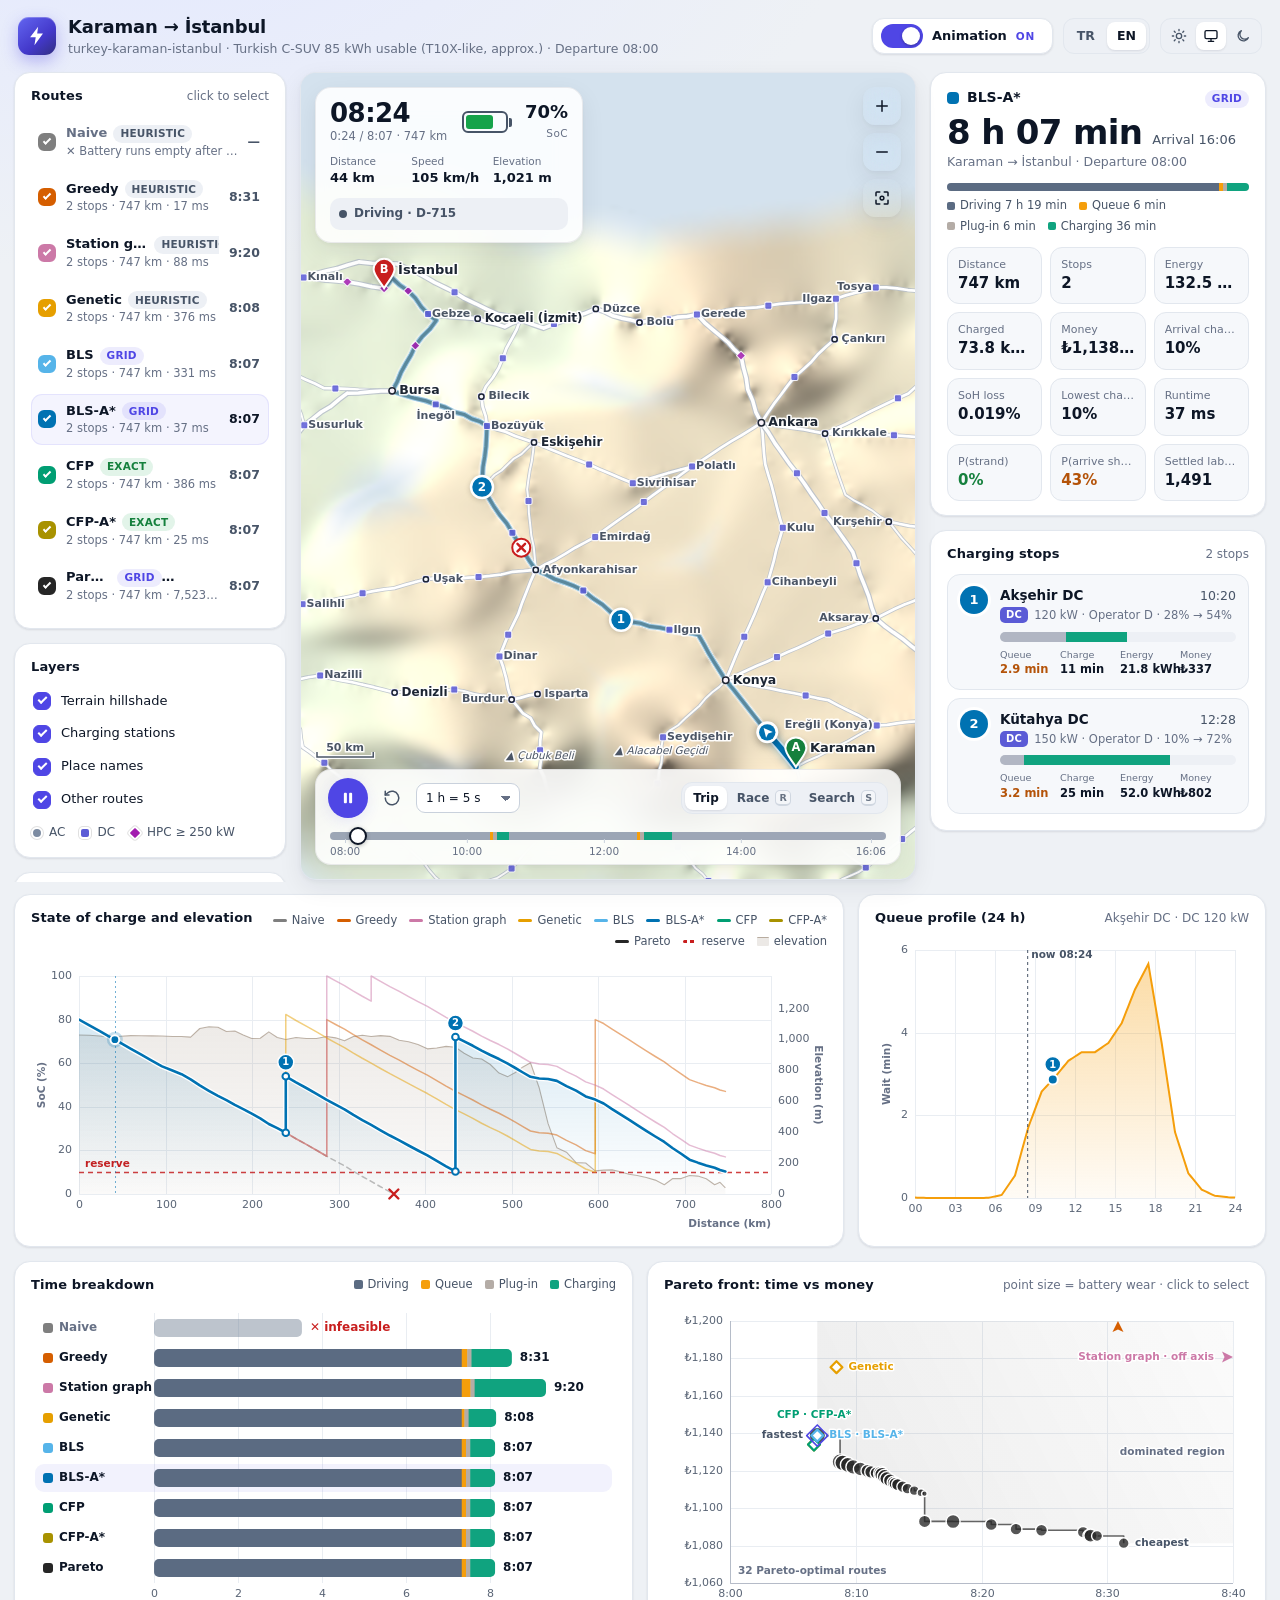
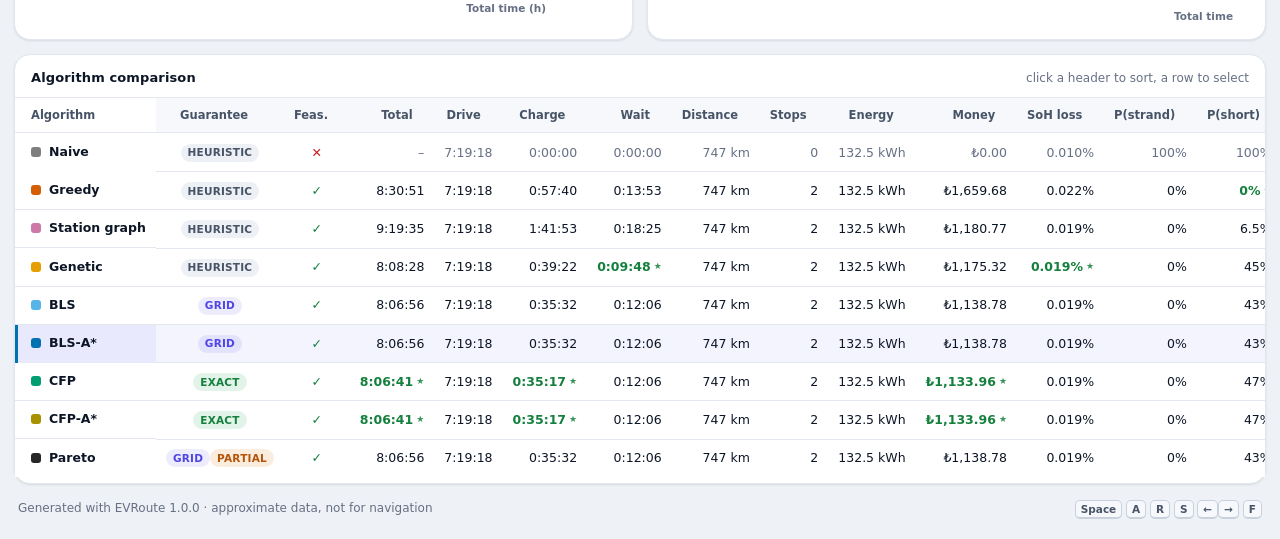
==== docs/demo/index.html @ c1822942 "evroute: live demo pages under docs/demo, viewer language from the link (?lang=en / #tr)" ====
<!doctype html>
<html lang="en">
<head>
<meta charset="utf-8">
<meta name="viewport" content="width=device-width, initial-scale=1, viewport-fit=cover">
<meta name="color-scheme" content="light dark">
<meta name="generator" content="EVRoute viewer (evroute-viewer/1)">
<title>Karaman → İstanbul · EVRoute</title>
<link rel="icon" href="data:image/svg+xml,%3Csvg xmlns='http://www.w3.org/2000/svg' viewBox='0 0 32 32'%3E%3Crect width='32' height='32' rx='8' fill='%234F46E5'/%3E%3Cpath d='M18 4 8 18h7l-2 10 10-14h-7z' fill='white'/%3E%3C/svg%3E">
<!--
  EVRoute interactive viewer.  This file is a template: evroute.viz.export
  replaces the styles and scripts marker blocks below by the inlined files
  and fills the evroute-data JSON block, which yields one self-contained
  page (the live server sends the same page).  Opened raw it loads the
  separate files and then asks api/scenario for its data.
-->
<style>
/* ---- theme.css ---- */
/* ==========================================================================
   EVRoute viewer -- design tokens (light and dark theme).

   Every colour used by the HTML *and* by the canvas renderers is defined
   here; the JavaScript reads the canvas colours from these custom properties
   (EVR.util.readTheme), so a theme is changed in one place only.
   Algorithm colours are not tokens: they come with the data (Okabe-Ito
   based, one light and one dark variant per algorithm).
   ========================================================================== */

:root {
  color-scheme: light;

  --font: system-ui, -apple-system, "Segoe UI", Roboto, "Helvetica Neue", "Noto Sans", Arial, sans-serif;
  --mono: ui-monospace, "SF Mono", SFMono-Regular, Menlo, Consolas, "Liberation Mono", monospace;

  --radius: 16px;
  --radius-sm: 11px;
  --radius-xs: 8px;
  --gap: 14px;
  --ease: cubic-bezier(.2, .7, .2, 1);

  /* surfaces */
  --bg: #eef1f5;
  --bg-grad: radial-gradient(1200px 600px at 10% -10%, #e4e9ff 0%, rgba(228, 233, 255, 0) 60%);
  --surface: #ffffff;
  --surface-2: #f6f8fb;
  --surface-3: #edf0f5;
  --border: #e2e7ee;
  --border-strong: #c9d1dc;
  --glass: rgba(255, 255, 255, .88);
  --glass-border: rgba(15, 23, 42, .08);

  /* text */
  --text: #0d1626;
  --text-2: #475467;
  --text-3: #667085;

  /* one accent */
  --accent: #4f46e5;
  --accent-hover: #4338ca;
  --accent-soft: rgba(79, 70, 229, .10);
  --accent-softer: rgba(79, 70, 229, .06);
  --accent-contrast: #ffffff;
  --focus-ring: 0 0 0 3px rgba(79, 70, 229, .38);

  /* status */
  --ok: #15803d;
  --ok-soft: rgba(22, 163, 74, .12);
  --warn: #b45309;
  --warn-soft: rgba(217, 119, 6, .13);
  --bad: #c81e1e;
  --bad-soft: rgba(220, 38, 38, .10);

  --shadow-1: 0 1px 2px rgba(16, 24, 40, .05), 0 1px 3px rgba(16, 24, 40, .05);
  --shadow-2: 0 2px 4px rgba(16, 24, 40, .04), 0 8px 24px rgba(16, 24, 40, .07);
  --shadow-3: 0 16px 40px rgba(16, 24, 40, .16), 0 3px 8px rgba(16, 24, 40, .08);

  /* time categories (charts, timeline) */
  --c-drive: #5b6b82;
  --c-queue: #f59e0b;
  --c-setup: #b4aca6;
  --c-charge: #10a37f;

  /* map */
  --map-water: #d4e2ee;
  --map-land: #f3f1ec;
  --road-casing: #b7bfca;
  --road-motorway: #ffffff;
  --road-trunk: #ffffff;
  --road-primary: #fcfcfb;
  --road-minor: #ffffff;
  --label: #1d2633;
  --label-minor: #4b5565;
  --label-halo: rgba(255, 255, 255, .94);
  --st-ac: #7c8ba1;
  --st-dc: #5b5bd6;
  --st-hpc: #a21caf;
  --st-stroke: #ffffff;
  --route-casing: rgba(255, 255, 255, .96);
  --route-dim: .30;
  --pin-a: #15803d;
  --pin-b: #c81e1e;
  --terrain-alpha: 1;

  /* charts */
  --chart-grid: #e9edf2;
  --chart-axis: #8a94a6;
  --chart-text: #5a6576;
  --elev-fill: rgba(140, 120, 100, .16);
  --elev-line: rgba(140, 120, 100, .55);
  --reserve: #c81e1e;
  --crosshair: rgba(13, 22, 38, .45);

  /* battery gauge */
  --soc-high: #16a34a;
  --soc-mid: #f59e0b;
  --soc-low: #dc2626;
}

:root[data-theme="dark"] {
  color-scheme: dark;

  --bg: #090d15;
  --bg-grad: radial-gradient(1200px 600px at 10% -10%, #1a1f45 0%, rgba(26, 31, 69, 0) 60%);
  --surface: #111827;
  --surface-2: #151e2f;
  --surface-3: #1b2639;
  --border: #233047;
  --border-strong: #33435f;
  --glass: rgba(17, 24, 39, .86);
  --glass-border: rgba(255, 255, 255, .08);

  --text: #e8edf5;
  --text-2: #aab6c8;
  --text-3: #8b98ad;

  --accent: #8b8cf8;
  --accent-hover: #a5a6fb;
  --accent-soft: rgba(139, 140, 248, .16);
  --accent-softer: rgba(139, 140, 248, .08);
  --accent-contrast: #0b1020;
  --focus-ring: 0 0 0 3px rgba(139, 140, 248, .5);

  --ok: #4ade80;
  --ok-soft: rgba(74, 222, 128, .14);
  --warn: #fbbf24;
  --warn-soft: rgba(251, 191, 36, .14);
  --bad: #f87171;
  --bad-soft: rgba(248, 113, 113, .14);

  --shadow-1: 0 1px 2px rgba(0, 0, 0, .4);
  --shadow-2: 0 2px 6px rgba(0, 0, 0, .35), 0 10px 28px rgba(0, 0, 0, .35);
  --shadow-3: 0 18px 44px rgba(0, 0, 0, .55), 0 3px 10px rgba(0, 0, 0, .4);

  --c-drive: #6b7b94;
  --c-queue: #fbbf24;
  --c-setup: #7d756f;
  --c-charge: #34d399;

  --map-water: #0a1220;
  --map-land: #151d2b;
  --road-casing: #0a0f18;
  --road-motorway: #6b778c;
  --road-trunk: #4f5b70;
  --road-primary: #3c475a;
  --road-minor: #343e50;
  --label: #e6ebf3;
  --label-minor: #a6b1c3;
  --label-halo: rgba(9, 13, 21, .88);
  --st-ac: #94a3b8;
  --st-dc: #8b8cf8;
  --st-hpc: #e879f9;
  --st-stroke: #0b1020;
  --route-casing: rgba(8, 12, 20, .9);
  --route-dim: .34;
  --pin-a: #22c55e;
  --pin-b: #f87171;
  --terrain-alpha: 1;

  --chart-grid: #1f2a3d;
  --chart-axis: #6f7d93;
  --chart-text: #a3afc2;
  --elev-fill: rgba(180, 160, 140, .14);
  --elev-line: rgba(200, 180, 160, .45);
  --reserve: #f87171;
  --crosshair: rgba(232, 237, 245, .45);

  --soc-high: #22c55e;
  --soc-mid: #fbbf24;
  --soc-low: #f87171;
}

@media (prefers-reduced-motion: reduce) {
  :root { --ease: linear; }
  *, *::before, *::after { transition-duration: 0s !important; animation-duration: 0s !important; }
}

/* ---- layout.css ---- */
/* ==========================================================================
   EVRoute viewer -- page layout.

   Desktop:   header / [controls | map | trip] / charts + table / footer
   Tablet:    header / map / [controls | trip] / charts
   Phone:     everything stacked below the map, no horizontal page scroll.
   ========================================================================== */

*, *::before, *::after { box-sizing: border-box; }

html { -webkit-text-size-adjust: 100%; text-size-adjust: 100%; }

body {
  margin: 0;
  min-height: 100vh;
  font: 14px/1.45 var(--font);
  color: var(--text);
  background: var(--bg-grad), var(--bg);
  background-attachment: fixed;
  overflow-x: hidden;
  -webkit-font-smoothing: antialiased;
  -moz-osx-font-smoothing: grayscale;
}

h1, h2, h3, p { margin: 0; }

.app {
  --map-h: clamp(520px, calc(100vh - 92px), 980px);
  display: grid;
  grid-template-columns: 300px minmax(0, 1fr) 368px;
  grid-template-rows: auto var(--map-h) auto auto;
  grid-template-areas:
    "top    top    top"
    "left   map    right"
    "bottom bottom bottom"
    "foot   foot   foot";
  gap: var(--gap);
  padding: 0 var(--gap) var(--gap);
  max-width: 2200px;
  margin: 0 auto;
}

.topbar  { grid-area: top; }
.panel-left  { grid-area: left; }
.map-wrap    { grid-area: map; }
.panel-right { grid-area: right; }
.bottom  { grid-area: bottom; }
.footer  { grid-area: foot; }

.panel {
  display: flex;
  flex-direction: column;
  gap: var(--gap);
  min-width: 0;
  min-height: 0;
  overflow-y: auto;
  overscroll-behavior: contain;
  scrollbar-width: thin;
  scrollbar-color: var(--border-strong) transparent;
  padding: 2px;           /* keeps card shadows and focus rings visible */
  margin: -2px;
}

/* ---------------------------------------------------------------- header */
.topbar {
  display: flex;
  align-items: center;
  justify-content: space-between;
  gap: 16px;
  padding: 14px 4px 0;
  min-width: 0;
}
.brand { display: flex; align-items: center; gap: 12px; min-width: 0; }
.brand-mark {
  flex: none;
  width: 38px; height: 38px;
  border-radius: 11px;
  display: grid; place-items: center;
  background: linear-gradient(140deg, #6366f1, #4338ca 60%, #312e81);
  box-shadow: 0 6px 16px rgba(79, 70, 229, .35), inset 0 1px 0 rgba(255, 255, 255, .25);
}
.brand-mark svg { width: 22px; height: 22px; fill: #fff; }
.brand-text { min-width: 0; }
.brand-text h1 {
  font-size: 18px;
  font-weight: 700;
  letter-spacing: -.01em;
  white-space: nowrap;
  overflow: hidden;
  text-overflow: ellipsis;
}
.subtitle {
  color: var(--text-3);
  font-size: 12.5px;
  white-space: nowrap;
  overflow: hidden;
  text-overflow: ellipsis;
}
.topbar-actions { display: flex; align-items: center; gap: 10px; flex: none; }

/* ------------------------------------------------------------------ map */
.map-wrap {
  position: relative;
  min-width: 0;
  min-height: 0;
  border-radius: var(--radius);
  overflow: hidden;
  background: var(--map-water);
  box-shadow: var(--shadow-2);
  border: 1px solid var(--border);
  isolation: isolate;
}
.map-wrap:focus { outline: none; }
.map-canvas {
  position: absolute;
  inset: 0;
  width: 100%;
  height: 100%;
  display: block;
  touch-action: none;
  cursor: grab;
}
.map-canvas.dragging { cursor: grabbing; }
.map-canvas.picking { cursor: crosshair; }
.map-canvas.hovering { cursor: pointer; }

/* ---------------------------------------------------------------- bottom */
.bottom {
  display: grid;
  grid-template-columns: repeat(12, minmax(0, 1fr));
  gap: var(--gap);
  min-width: 0;
}
.chart-soc    { grid-column: span 8; }
.chart-wait   { grid-column: span 4; }
.chart-time   { grid-column: span 6; }
.chart-pareto { grid-column: span 6; }
.bottom.no-pareto .chart-time { grid-column: span 12; }
.table-card   { grid-column: span 12; }

.footer {
  display: flex;
  justify-content: space-between;
  gap: 12px;
  flex-wrap: wrap;
  color: var(--text-3);
  font-size: 12px;
  padding: 2px 4px 6px;
}

/* ---------------------------------------------------------- breakpoints */
@media (max-width: 1360px) {
  .app { grid-template-columns: 272px minmax(0, 1fr) 336px; }
}

@media (max-width: 1180px) {
  .app {
    --map-h: clamp(440px, 64vh, 760px);
    grid-template-columns: minmax(0, 1fr) minmax(0, 1fr);
    grid-template-rows: auto var(--map-h) auto auto auto;
    grid-template-areas:
      "top    top"
      "map    map"
      "right  left"
      "bottom bottom"
      "foot   foot";
  }
  .panel { overflow: visible; margin: 0; padding: 0; }
  .chart-soc  { grid-column: span 12; }
  .chart-wait { grid-column: span 6; }
  .chart-time { grid-column: span 6; }
  .chart-pareto { grid-column: span 12; }
  .bottom.no-pareto .chart-time { grid-column: span 6; }
}

@media (max-width: 760px) {
  .app {
    --gap: 10px;
    --map-h: clamp(380px, 62vh, 620px);
    grid-template-columns: minmax(0, 1fr);
    grid-template-rows: auto var(--map-h) auto auto auto auto;
    grid-template-areas:
      "top"
      "map"
      "right"
      "left"
      "bottom"
      "foot";
    padding: 0 var(--gap) var(--gap);
  }
  .topbar { flex-wrap: wrap; padding-top: 10px; gap: 10px; }
  .brand { flex: 1 1 100%; }
  .topbar-actions { flex: 1 1 100%; justify-content: space-between; }
  .brand-text h1 { font-size: 16px; }
  .chart-soc, .chart-wait, .chart-time, .chart-pareto, .table-card,
  .bottom.no-pareto .chart-time { grid-column: span 12; }
  .map-wrap { border-radius: 14px; }
}

/* ---- components.css ---- */
/* ==========================================================================
   EVRoute viewer -- components.
   ========================================================================== */

/* ------------------------------------------------------------ utilities */
.sr-only {
  position: absolute !important;
  width: 1px; height: 1px;
  padding: 0; margin: -1px;
  overflow: hidden; clip: rect(0 0 0 0);
  white-space: nowrap; border: 0;
}
.skip-link {
  position: absolute; left: 12px; top: -48px; z-index: 100;
  padding: 8px 12px; border-radius: 8px;
  background: var(--accent); color: var(--accent-contrast);
  font-weight: 600; text-decoration: none;
  transition: top .15s var(--ease);
}
.skip-link:focus { top: 12px; }
[hidden] { display: none !important; }

.num, .tabular { font-variant-numeric: tabular-nums; }
.muted { color: var(--text-3); }
.hint { color: var(--text-3); font-size: 12px; }

kbd {
  display: inline-block;
  min-width: 18px;
  padding: 0 5px;
  border-radius: 5px;
  border: 1px solid var(--border-strong);
  border-bottom-width: 2px;
  background: var(--surface-2);
  color: var(--text-2);
  font: 600 10.5px/16px var(--font);
  text-align: center;
}

svg { stroke-linecap: round; stroke-linejoin: round; }

:focus-visible { outline: none; box-shadow: var(--focus-ring); }

/* ---------------------------------------------------------------- cards */
.card {
  background: var(--surface);
  border: 1px solid var(--border);
  border-radius: var(--radius);
  box-shadow: var(--shadow-1);
  padding: 14px 16px 16px;
  min-width: 0;
}
.card-head {
  display: flex;
  align-items: baseline;
  justify-content: space-between;
  gap: 10px;
  margin-bottom: 10px;
  min-width: 0;
}
.card-head h2 {
  font-size: 13px;
  font-weight: 650;
  letter-spacing: .01em;
  color: var(--text);
  white-space: nowrap;
  overflow: hidden;
  text-overflow: ellipsis;
}
.card-head .hint { white-space: nowrap; overflow: hidden; text-overflow: ellipsis; }

.glass {
  background: var(--glass);
  -webkit-backdrop-filter: blur(14px) saturate(1.4);
  backdrop-filter: blur(14px) saturate(1.4);
  border: 1px solid var(--glass-border);
  box-shadow: var(--shadow-2);
}

/* -------------------------------------------------------------- buttons */
button, select, input { font: inherit; color: inherit; }
button { cursor: pointer; }

.btn {
  display: inline-flex; align-items: center; justify-content: center; gap: 8px;
  height: 38px; padding: 0 16px;
  border-radius: 11px;
  border: 1px solid var(--border-strong);
  background: var(--surface);
  font-weight: 600;
  transition: background .15s var(--ease), border-color .15s var(--ease), transform .1s var(--ease), box-shadow .15s var(--ease);
}
.btn:hover { background: var(--surface-2); }
.btn:active { transform: translateY(1px); }
.btn-primary {
  background: var(--accent);
  border-color: transparent;
  color: var(--accent-contrast);
  box-shadow: 0 6px 16px var(--accent-soft);
}
.btn-primary:hover { background: var(--accent-hover); }
.btn-primary kbd { background: rgba(255, 255, 255, .18); border-color: rgba(255, 255, 255, .3); color: inherit; }
.btn-block { width: 100%; }
.btn[disabled] { opacity: .65; cursor: progress; }

.btn-icon {
  display: inline-grid; place-items: center;
  width: 36px; height: 36px;
  padding: 0;
  border-radius: 10px;
  border: 1px solid transparent;
  background: transparent;
  color: var(--text-2);
  transition: background .15s var(--ease), color .15s var(--ease);
}
.btn-icon:hover { background: var(--surface-3); color: var(--text); }
.btn-icon svg { width: 18px; height: 18px; fill: none; stroke: currentColor; stroke-width: 2; }

/* ------------------------------------------------------ segmented control */
.seg {
  display: inline-flex;
  padding: 3px;
  gap: 2px;
  border-radius: 11px;
  background: var(--surface-3);
  border: 1px solid var(--border);
}
.seg button {
  display: inline-flex; align-items: center; gap: 6px;
  height: 28px;
  padding: 0 10px;
  border: 0;
  border-radius: 8px;
  background: transparent;
  color: var(--text-2);
  font-size: 12.5px;
  font-weight: 600;
  white-space: nowrap;
  transition: background .15s var(--ease), color .15s var(--ease), box-shadow .15s var(--ease);
}
.seg button:hover { color: var(--text); }
.seg button[aria-pressed="true"] {
  background: var(--surface);
  color: var(--text);
  box-shadow: var(--shadow-1);
}
.seg-icons button { padding: 0 7px; }
.seg-icons svg { width: 16px; height: 16px; fill: none; stroke: currentColor; stroke-width: 2; }
.seg-sm button { height: 24px; padding: 0 8px; font-size: 12px; }
.seg button kbd { min-width: 14px; padding: 0 3px; font-size: 9.5px; line-height: 13px; opacity: .8; }

/* ------------------------------------------------------- toggle switch */
.switch {
  display: inline-flex; align-items: center; gap: 9px;
  height: 36px;
  padding: 0 12px 0 8px;
  border-radius: 12px;
  border: 1px solid var(--border);
  background: var(--surface);
  box-shadow: var(--shadow-1);
  cursor: pointer;
  user-select: none;
  position: relative;
}
.switch input { position: absolute; opacity: 0; width: 1px; height: 1px; }
.switch-track {
  position: relative;
  width: 42px; height: 24px;
  border-radius: 999px;
  background: var(--border-strong);
  transition: background .2s var(--ease);
  flex: none;
}
.switch-thumb {
  position: absolute; top: 3px; left: 3px;
  width: 18px; height: 18px;
  border-radius: 50%;
  background: #fff;
  box-shadow: 0 1px 3px rgba(0, 0, 0, .3);
  transition: transform .22s var(--ease);
}
.switch input:checked + .switch-track { background: var(--accent); }
.switch input:checked + .switch-track .switch-thumb { transform: translateX(18px); }
.switch input:focus-visible + .switch-track { box-shadow: var(--focus-ring); }
.switch-label { font-weight: 650; font-size: 13px; }
.switch-state {
  font: 700 10.5px/1 var(--font);
  letter-spacing: .06em;
  color: var(--text-3);
  min-width: 24px;
}
.switch input:checked ~ .switch-state { color: var(--accent); }

/* ------------------------------------------------------------- fields */
.field { display: flex; flex-direction: column; gap: 5px; margin-bottom: 11px; min-width: 0; }
.field label {
  display: flex; align-items: center; justify-content: space-between; gap: 6px;
  font-size: 12px; font-weight: 600; color: var(--text-2);
}
.field label > span:first-child { display: inline-flex; align-items: center; gap: 6px; }
.field output { font-variant-numeric: tabular-nums; color: var(--text); font-weight: 650; }
.field .unit { color: var(--text-3); font-weight: 500; }
.field-row { display: grid; grid-template-columns: 1fr 1fr; gap: 10px; }

select, input[type="time"], input[type="number"] {
  height: 36px;
  width: 100%;
  min-width: 0;
  padding: 0 10px;
  border-radius: 10px;
  border: 1px solid var(--border-strong);
  background: var(--surface);
  color: var(--text);
  transition: border-color .15s var(--ease), box-shadow .15s var(--ease);
}
select {
  appearance: none;
  -webkit-appearance: none;
  padding-right: 30px;
  background-image: linear-gradient(45deg, transparent 50%, var(--text-3) 50%), linear-gradient(135deg, var(--text-3) 50%, transparent 50%);
  background-position: calc(100% - 15px) 15px, calc(100% - 10px) 15px;
  background-size: 5px 5px, 5px 5px;
  background-repeat: no-repeat;
  text-overflow: ellipsis;
}
select:hover, input[type="time"]:hover, input[type="number"]:hover { border-color: var(--text-3); }
select:focus-visible, input:focus-visible { border-color: var(--accent); }
.select-sm { height: 28px; font-size: 12px; border-radius: 8px; width: auto; max-width: 150px; background-position: calc(100% - 13px) 11px, calc(100% - 8px) 11px; }

input[type="range"] {
  -webkit-appearance: none;
  appearance: none;
  width: 100%;
  height: 22px;
  background: transparent;
  margin: 0;
  cursor: pointer;
}
input[type="range"]::-webkit-slider-runnable-track {
  height: 6px; border-radius: 999px;
  background: linear-gradient(to right, var(--accent) 0 var(--fill, 50%), var(--surface-3) var(--fill, 50%) 100%);
  border: 1px solid var(--border);
}
input[type="range"]::-moz-range-track { height: 6px; border-radius: 999px; background: var(--surface-3); border: 1px solid var(--border); }
input[type="range"]::-moz-range-progress { height: 6px; border-radius: 999px; background: var(--accent); }
input[type="range"]::-webkit-slider-thumb {
  -webkit-appearance: none;
  width: 18px; height: 18px; margin-top: -7px;
  border-radius: 50%;
  background: #fff;
  border: 2px solid var(--accent);
  box-shadow: 0 1px 4px rgba(0, 0, 0, .25);
}
input[type="range"]::-moz-range-thumb {
  width: 14px; height: 14px; border-radius: 50%;
  background: #fff; border: 2px solid var(--accent);
}
input[type="range"]:focus-visible { box-shadow: none; }
input[type="range"]:focus-visible::-webkit-slider-thumb { box-shadow: var(--focus-ring); }

.toggles { display: flex; flex-direction: column; gap: 4px; }
.check {
  display: flex; align-items: center; gap: 10px;
  padding: 5px 2px;
  font-size: 13px;
  color: var(--text);
  cursor: pointer;
  user-select: none;
}
.check input {
  appearance: none; -webkit-appearance: none;
  flex: none;
  width: 18px; height: 18px; margin: 0;
  border-radius: 6px;
  border: 1.5px solid var(--border-strong);
  background: var(--surface);
  display: grid; place-items: center;
  transition: background .15s var(--ease), border-color .15s var(--ease);
}
.check input::after {
  content: "";
  width: 9px; height: 5px;
  border: 2px solid var(--accent-contrast);
  border-top: 0; border-right: 0;
  transform: rotate(-45deg) translate(1px, -1px) scale(0);
  transition: transform .15s var(--ease);
}
.check input:checked { background: var(--accent); border-color: var(--accent); }
.check input:checked::after { transform: rotate(-45deg) translate(1px, -1px) scale(1); }
.check-sm { font-size: 12px; padding: 0; gap: 6px; }
.check-sm input { width: 15px; height: 15px; border-radius: 5px; }

/* ---------------------------------------------------------- live form */
.od-grid { display: grid; grid-template-columns: minmax(0, 1fr) auto minmax(0, 1fr); align-items: end; gap: 6px; }
.btn-swap { margin-bottom: 11px; width: 30px; height: 36px; }
.od-dot {
  display: inline-grid; place-items: center;
  width: 16px; height: 16px; border-radius: 50%;
  font-size: 10px; font-weight: 800; color: #fff;
}
.od-a { background: var(--pin-a); }
.od-b { background: var(--pin-b); }
.pick-row { display: flex; align-items: center; justify-content: space-between; gap: 8px; margin: -3px 0 12px; }
.pick-row .hint { font-size: 11.5px; line-height: 1.3; }
.algo-picks { border: 0; padding: 0; margin: 8px 0 14px; }
.algo-picks legend { font-size: 12px; font-weight: 600; color: var(--text-2); margin-bottom: 4px; padding: 0; }
#algo-picks { display: grid; grid-template-columns: 1fr 1fr; gap: 0 8px; }
#algo-picks .check { font-size: 12.5px; padding: 3px 0; }
.form-error { margin-top: 10px; color: var(--bad); font-size: 12.5px; }
.badge-live { background: var(--ok-soft); color: var(--ok); }
.live-card .toggles { margin: 2px 0 4px; }

.spinner {
  display: none;
  width: 16px; height: 16px;
  border-radius: 50%;
  border: 2px solid currentColor;
  border-right-color: transparent;
  animation: spin .7s linear infinite;
}
.spinner-lg { display: block; width: 26px; height: 26px; border-width: 3px; color: var(--accent); }
.busy .spinner { display: inline-block; }
.busy kbd { display: none; }
@keyframes spin { to { transform: rotate(360deg); } }

/* ------------------------------------------------------- algorithm list */
.algo-list { list-style: none; margin: 0; padding: 0; display: flex; flex-direction: column; gap: 4px; }
.algo-item {
  display: grid;
  grid-template-columns: auto minmax(0, 1fr) auto;
  align-items: center;
  gap: 10px;
  padding: 7px 8px 7px 6px;
  border-radius: 11px;
  border: 1px solid transparent;
  cursor: pointer;
  transition: background .15s var(--ease), border-color .15s var(--ease);
}
.algo-item:hover { background: var(--surface-2); }
.algo-item[aria-selected="true"] { background: var(--accent-softer); border-color: var(--accent-soft); }
.algo-item.infeasible .algo-name { color: var(--text-3); }
.algo-vis {
  appearance: none; -webkit-appearance: none;
  width: 18px; height: 18px; margin: 0;
  border-radius: 6px;
  border: 2px solid var(--algo);
  background: transparent;
  cursor: pointer;
  display: grid; place-items: center;
  transition: background .15s var(--ease);
}
.algo-vis:checked { background: var(--algo); }
.algo-vis::after {
  content: ""; width: 8px; height: 4px;
  border: 2px solid #fff; border-top: 0; border-right: 0;
  transform: rotate(-45deg) translate(1px, -1px) scale(0);
  transition: transform .15s var(--ease);
}
.algo-vis:checked::after { transform: rotate(-45deg) translate(1px, -1px) scale(1); }
.algo-text { min-width: 0; }
.algo-name { font-weight: 650; font-size: 13px; display: flex; align-items: center; gap: 6px; }
.algo-name span { overflow: hidden; text-overflow: ellipsis; white-space: nowrap; }
.algo-meta { font-size: 11.5px; color: var(--text-3); font-variant-numeric: tabular-nums; white-space: nowrap; overflow: hidden; text-overflow: ellipsis; }
.algo-time { font-weight: 650; font-variant-numeric: tabular-nums; font-size: 12.5px; color: var(--text-2); white-space: nowrap; }
.algo-item[aria-selected="true"] .algo-time { color: var(--text); }

.badge {
  display: inline-flex; align-items: center;
  height: 18px; padding: 0 7px;
  border-radius: 999px;
  font-size: 10.5px; font-weight: 700;
  letter-spacing: .02em;
  white-space: nowrap;
  text-transform: uppercase;
}
.badge-exact { background: var(--ok-soft); color: var(--ok); }
.badge-grid { background: var(--accent-soft); color: var(--accent); }
.badge-heuristic { background: var(--surface-3); color: var(--text-2); }
.badge-partial { background: var(--warn-soft); color: var(--warn); }
.badge-bad { background: var(--bad-soft); color: var(--bad); }

.legend-stations { display: flex; flex-wrap: wrap; gap: 6px 14px; margin-top: 10px; font-size: 12px; color: var(--text-2); }
.legend-stations span { display: inline-flex; align-items: center; gap: 6px; }
.st-ico { width: 12px; height: 12px; border-radius: 50%; display: inline-block; border: 2px solid var(--st-stroke); box-shadow: 0 0 0 1px rgba(0, 0, 0, .12); }
.st-ac { background: var(--st-ac); }
.st-dc { background: var(--st-dc); border-radius: 4px; }
.st-hpc { background: var(--st-hpc); transform: rotate(45deg) scale(.92); border-radius: 3px; }

.kv { display: grid; grid-template-columns: auto minmax(0, 1fr); gap: 5px 12px; margin: 0; font-size: 12.5px; }
.kv dt { color: var(--text-3); }
.kv dd { margin: 0; text-align: right; font-variant-numeric: tabular-nums; overflow: hidden; text-overflow: ellipsis; white-space: nowrap; }
.disclaimer { margin-top: 10px; font-size: 11.5px; color: var(--text-3); line-height: 1.4; }

/* --------------------------------------------------------------- summary */
.summary-card { padding-bottom: 14px; }
.summary-top { display: flex; align-items: center; justify-content: space-between; gap: 8px; margin-bottom: 4px; }
.summary-algo { display: flex; align-items: center; gap: 8px; min-width: 0; font-weight: 650; }
.summary-algo .swatch { width: 12px; height: 12px; border-radius: 4px; background: var(--algo); flex: none; }
.summary-algo span { overflow: hidden; text-overflow: ellipsis; white-space: nowrap; }
.summary-hero { display: flex; align-items: baseline; gap: 10px; margin: 6px 0 2px; flex-wrap: wrap; }
.summary-hero .big { font-size: 34px; font-weight: 750; letter-spacing: -.02em; font-variant-numeric: tabular-nums; line-height: 1.1; }
.summary-hero .arrive { color: var(--text-2); font-size: 13px; }
.summary-route { color: var(--text-3); font-size: 12.5px; margin-bottom: 12px; overflow: hidden; text-overflow: ellipsis; white-space: nowrap; }
.summary-bar { display: flex; height: 8px; border-radius: 999px; overflow: hidden; background: var(--surface-3); margin: 4px 0 6px; }
.summary-bar i { display: block; height: 100%; }
.summary-bar-legend { display: flex; flex-wrap: wrap; gap: 4px 12px; font-size: 11.5px; color: var(--text-2); margin-bottom: 12px; }
.summary-bar-legend span { display: inline-flex; align-items: center; gap: 5px; font-variant-numeric: tabular-nums; }
.summary-bar-legend i { width: 8px; height: 8px; border-radius: 2px; display: inline-block; }
.metrics { display: grid; grid-template-columns: repeat(3, minmax(0, 1fr)); gap: 8px; }
.metric {
  padding: 9px 10px;
  border-radius: 12px;
  background: var(--surface-2);
  border: 1px solid var(--border);
  min-width: 0;
}
.metric small { display: block; font-size: 11px; color: var(--text-3); white-space: nowrap; overflow: hidden; text-overflow: ellipsis; }
.metric b { display: block; font-size: 15px; font-weight: 700; font-variant-numeric: tabular-nums; white-space: nowrap; overflow: hidden; text-overflow: ellipsis; }
.metric.good b { color: var(--ok); }
.metric.warn b { color: var(--warn); }
.metric.bad b { color: var(--bad); }
.metric[title] { cursor: help; }
.summary-warn {
  margin-top: 10px; padding: 9px 11px;
  border-radius: 11px;
  background: var(--bad-soft); color: var(--bad);
  font-size: 12.5px; line-height: 1.4;
}
.summary-note { margin-top: 10px; font-size: 12px; color: var(--text-3); }

/* ----------------------------------------------------------- stop cards */
.stops { list-style: none; margin: 0; padding: 0; display: flex; flex-direction: column; gap: 8px; }
.stop {
  position: relative;
  display: grid;
  grid-template-columns: 30px minmax(0, 1fr);
  gap: 10px;
  padding: 11px 12px;
  border-radius: 13px;
  border: 1px solid var(--border);
  background: var(--surface-2);
  cursor: pointer;
  transition: border-color .15s var(--ease), box-shadow .15s var(--ease), transform .15s var(--ease);
}
.stop:hover { border-color: var(--border-strong); box-shadow: var(--shadow-1); }
.stop.active { border-color: var(--c-charge); box-shadow: 0 0 0 3px color-mix(in srgb, var(--c-charge) 20%, transparent); }
.stop-num {
  width: 28px; height: 28px; border-radius: 50%;
  display: grid; place-items: center;
  background: var(--algo); color: #fff;
  font-weight: 800; font-size: 13px;
  box-shadow: 0 0 0 3px var(--surface);
}
.stop-body { min-width: 0; }
.stop-title { display: flex; align-items: baseline; justify-content: space-between; gap: 8px; }
.stop-title b { font-size: 13.5px; overflow: hidden; text-overflow: ellipsis; white-space: nowrap; }
.stop-title span { font-variant-numeric: tabular-nums; color: var(--text-2); font-size: 12.5px; white-space: nowrap; }
.stop-kind { font-size: 11.5px; color: var(--text-3); margin: 1px 0 8px; display: flex; gap: 6px; align-items: center; flex-wrap: wrap; }
.kind-pill { font-weight: 700; font-size: 10px; padding: 1px 6px; border-radius: 5px; color: #fff; letter-spacing: .03em; }
.kind-AC { background: var(--st-ac); }
.kind-DC { background: var(--st-dc); }
.kind-HPC { background: var(--st-hpc); }
.soc-bar { position: relative; height: 10px; border-radius: 999px; background: var(--surface-3); overflow: hidden; margin: 2px 0 6px; }
.soc-bar .soc-in { position: absolute; left: 0; top: 0; bottom: 0; background: var(--text-3); opacity: .45; }
.soc-bar .soc-add { position: absolute; top: 0; bottom: 0; background: var(--c-charge); }
.stop-grid { display: grid; grid-template-columns: repeat(4, minmax(0, 1fr)); gap: 4px; font-size: 11.5px; }
.stop-grid div { min-width: 0; }
.stop-grid small { display: block; color: var(--text-3); white-space: nowrap; overflow: hidden; text-overflow: ellipsis; }
.stop-grid b { font-variant-numeric: tabular-nums; font-weight: 650; white-space: nowrap; }
.stop-grid .q b { color: var(--warn); }
.stops-empty { color: var(--text-3); font-size: 13px; padding: 6px 2px; }

/* ------------------------------------------------------------------ HUD */
.hud {
  position: absolute; left: 14px; top: 14px; z-index: 3;
  width: 268px;
  padding: 12px 14px;
  border-radius: 16px;
  font-variant-numeric: tabular-nums;
  pointer-events: none;
}
.hud-main { display: flex; align-items: center; gap: 12px; }
.hud-clock { flex: 1; min-width: 0; }
.hud-time { display: block; font-size: 26px; font-weight: 750; letter-spacing: -.02em; line-height: 1.05; }
.hud-sub { display: block; font-size: 11.5px; color: var(--text-3); white-space: nowrap; overflow: hidden; text-overflow: ellipsis; }
.battery { display: flex; align-items: center; }
.battery-body {
  position: relative;
  width: 46px; height: 22px;
  border-radius: 6px;
  border: 2px solid var(--text-2);
  padding: 2px;
  overflow: hidden;
}
.battery-fill { height: 100%; width: 50%; border-radius: 3px; background: var(--soc-high); transition: width .2s linear; }
.battery-bolt { position: absolute; inset: 0; display: grid; place-items: center; opacity: 0; }
.battery-bolt svg { width: 14px; height: 14px; fill: #fff; stroke: rgba(0, 0, 0, .35); stroke-width: 1; }
.battery.charging .battery-bolt { opacity: 1; animation: pulse 1.1s ease-in-out infinite; }
.battery-cap { width: 3px; height: 9px; border-radius: 0 2px 2px 0; background: var(--text-2); margin-left: 1px; }
@keyframes pulse { 50% { transform: scale(1.18); } }
.hud-soc { text-align: right; min-width: 44px; }
.hud-soc span { display: block; font-size: 18px; font-weight: 750; line-height: 1.1; }
.hud-soc small { font-size: 10.5px; color: var(--text-3); letter-spacing: .04em; }
.hud-grid { display: grid; grid-template-columns: repeat(3, minmax(0, 1fr)); gap: 6px; margin-top: 10px; }
.hud-grid div { min-width: 0; }
.hud-grid small { display: block; font-size: 10.5px; color: var(--text-3); }
.hud-grid span { display: block; font-size: 13px; font-weight: 650; white-space: nowrap; overflow: hidden; text-overflow: ellipsis; }
.hud-status {
  margin-top: 10px; padding: 7px 9px;
  border-radius: 10px;
  font-size: 12px; font-weight: 600;
  background: var(--surface-3);
  color: var(--text-2);
  display: flex; align-items: center; gap: 7px;
  min-height: 30px;
}
.hud-status:empty { display: none; }
.hud.racing .hud-grid { display: none; }
.hud-status .dot { width: 8px; height: 8px; border-radius: 50%; background: currentColor; flex: none; }
.hud-status.drive { color: var(--text-2); }
.hud-status.charge { background: color-mix(in srgb, var(--c-charge) 16%, transparent); color: var(--c-charge); }
.hud-status.charge .dot { animation: pulse 1s ease-in-out infinite; }
.hud-status.queue { background: var(--warn-soft); color: var(--warn); }
.hud-status.setup { background: var(--surface-3); }
.hud-status.done { background: var(--ok-soft); color: var(--ok); }
.hud-status.stranded { background: var(--bad-soft); color: var(--bad); }
:root[data-theme="dark"] .hud-status.charge { color: #6ee7b7; }

.leaderboard { list-style: none; margin: 10px 0 0; padding: 0; display: flex; flex-direction: column; gap: 4px; }
.leaderboard li {
  display: grid; grid-template-columns: 18px minmax(0, 1fr) auto; align-items: center; gap: 8px;
  font-size: 12px;
}
.leaderboard .rank { font-weight: 800; color: var(--text-3); text-align: center; }
.leaderboard .who { display: flex; align-items: center; gap: 6px; min-width: 0; font-weight: 650; }
.leaderboard .who i { width: 10px; height: 10px; border-radius: 3px; background: var(--algo); flex: none; }
.leaderboard .who span { overflow: hidden; text-overflow: ellipsis; white-space: nowrap; }
.leaderboard .st { color: var(--text-2); font-weight: 600; }
.leaderboard .st.done { color: var(--ok); }
.leaderboard .st.bad { color: var(--bad); }
.leaderboard .prog { grid-column: 2 / 4; height: 3px; border-radius: 2px; background: var(--surface-3); overflow: hidden; margin-top: -2px; }
.leaderboard .prog i { display: block; height: 100%; background: var(--algo); }

/* ------------------------------------------------------------ map tools */
.map-tools {
  position: absolute; right: 14px; top: 14px; z-index: 3;
  display: flex; flex-direction: column; gap: 8px;
}
.map-tools .btn-icon { width: 38px; height: 38px; border-radius: 12px; color: var(--text); }
.map-tools .btn-icon:hover { background: var(--surface); }

.map-tip {
  position: absolute; z-index: 6;
  max-width: 280px;
  padding: 11px 12px;
  border-radius: 13px;
  background: var(--surface);
  border: 1px solid var(--border);
  box-shadow: var(--shadow-3);
  pointer-events: none;
  font-size: 12.5px;
}
.tip-title { font-weight: 700; font-size: 13.5px; margin-bottom: 2px; }
.tip-sub { color: var(--text-3); font-size: 11.5px; margin-bottom: 8px; display: flex; gap: 6px; align-items: center; flex-wrap: wrap; }
.tip-grid { display: grid; grid-template-columns: auto auto; gap: 3px 14px; font-variant-numeric: tabular-nums; }
.tip-grid span:nth-child(odd) { color: var(--text-3); }
.tip-grid span:nth-child(even) { text-align: right; font-weight: 650; }
.tip-spark { display: block; width: 100%; height: 44px; margin-top: 8px; }
.tip-spark-label { display: flex; justify-content: space-between; font-size: 10.5px; color: var(--text-3); margin-top: 2px; }

.map-busy {
  position: absolute; inset: 0; z-index: 5;
  display: flex; flex-direction: column; align-items: center; justify-content: center; gap: 12px;
  background: color-mix(in srgb, var(--bg) 45%, transparent);
  -webkit-backdrop-filter: blur(2px); backdrop-filter: blur(2px);
  font-weight: 650;
}

.toast {
  position: absolute; left: 50%; top: 14px; z-index: 7;
  transform: translate(-50%, -16px);
  padding: 8px 14px;
  border-radius: 999px;
  background: var(--text);
  color: var(--surface);
  font-size: 12.5px; font-weight: 600;
  box-shadow: var(--shadow-3);
  opacity: 0;
  pointer-events: none;
  transition: opacity .2s var(--ease), transform .2s var(--ease);
  white-space: nowrap;
  max-width: calc(100% - 28px);
  overflow: hidden; text-overflow: ellipsis;
}
.toast.show { opacity: 1; transform: translate(-50%, 0); }

/* ------------------------------------------------------- search panel */
.search-panel {
  position: absolute; right: 64px; top: 14px; z-index: 3;
  width: min(330px, calc(100% - 92px));
  padding: 10px 12px;
  border-radius: 14px;
  font-size: 12px;
}
.search-head { display: flex; align-items: center; gap: 10px; flex-wrap: wrap; margin-bottom: 8px; }
.search-head strong { font-size: 12.5px; margin-right: auto; }
.search-counters { display: flex; flex-direction: column; gap: 6px; }
.sc-row { display: grid; grid-template-columns: minmax(0, 1fr) auto; gap: 2px 10px; align-items: center; }
.sc-row .who { display: flex; align-items: center; gap: 6px; font-weight: 700; min-width: 0; }
.sc-row .who i { width: 10px; height: 10px; border-radius: 3px; background: var(--algo); flex: none; }
.sc-row .who span { overflow: hidden; text-overflow: ellipsis; white-space: nowrap; }
.sc-row .n { font-variant-numeric: tabular-nums; font-weight: 700; }
.sc-row .bar { grid-column: 1 / 3; height: 4px; border-radius: 2px; background: var(--surface-3); overflow: hidden; }
.sc-row .bar i { display: block; height: 100%; background: var(--algo); }
.sc-row .meta { grid-column: 1 / 3; color: var(--text-3); font-size: 11px; font-variant-numeric: tabular-nums; }
.colormap { display: flex; align-items: center; gap: 8px; margin-top: 8px; color: var(--text-3); font-size: 11px; }
.colormap i { flex: 1; height: 6px; border-radius: 3px; background: linear-gradient(90deg, #482475, #414487, #2a788e, #22a884, #7ad151, #fde725); }

/* -------------------------------------------------------------- playbar */
.playbar {
  position: absolute; left: 14px; right: 14px; bottom: 14px; z-index: 4;
  display: flex; flex-direction: column; gap: 6px;
  padding: 8px 12px 6px;
  border-radius: 16px;
}
.playbar-buttons { display: flex; align-items: center; gap: 6px; flex-wrap: wrap; }
.btn-play {
  width: 40px; height: 40px; border-radius: 50%;
  background: var(--accent); color: var(--accent-contrast);
  box-shadow: 0 4px 14px var(--accent-soft);
}
.btn-play:hover { background: var(--accent-hover); color: var(--accent-contrast); }
.btn-play svg { fill: currentColor; stroke: none; width: 18px; height: 18px; }
.btn-play .ico-pause { display: none; }
.playing .btn-play .ico-play { display: none; }
.playing .btn-play .ico-pause { display: block; }
.speed select { height: 30px; font-size: 12px; border-radius: 9px; width: auto; padding-left: 9px; background-position: calc(100% - 13px) 12px, calc(100% - 8px) 12px; }
.mode-seg { margin-left: auto; }

.timeline { position: relative; height: 34px; margin: 0 2px; }
.timeline-track {
  position: absolute; left: 0; right: 0; top: 8px;
  height: 8px; border-radius: 999px;
  overflow: hidden;
  background: var(--surface-3);
}
.timeline-track i { position: absolute; top: 0; bottom: 0; }
.tl-drive { background: var(--c-drive); opacity: .55; }
.tl-wait { background: var(--c-queue); }
.tl-setup { background: var(--c-setup); }
.tl-charge { background: var(--c-charge); }
.timeline-progress {
  position: absolute; left: 0; top: 8px; height: 8px; width: 0;
  border-radius: 999px 0 0 999px;
  box-shadow: inset 0 0 0 999px rgba(255, 255, 255, .0);
  background: linear-gradient(90deg, transparent, transparent);
  pointer-events: none;
}
.timeline input[type="range"] {
  position: absolute; left: -9px; right: -9px; top: 1px;
  width: calc(100% + 18px);
  height: 22px;
}
.timeline input[type="range"]::-webkit-slider-runnable-track { background: transparent; border: 0; height: 8px; }
.timeline input[type="range"]::-moz-range-track { background: transparent; border: 0; }
.timeline input[type="range"]::-moz-range-progress { background: transparent; }
.timeline input[type="range"]::-webkit-slider-thumb { margin-top: -5px; border-color: var(--text); }
.timeline-ticks { position: absolute; left: 0; right: 0; top: 20px; height: 14px; font-size: 10.5px; color: var(--text-3); font-variant-numeric: tabular-nums; }
.timeline-ticks span { position: absolute; transform: translateX(-50%); white-space: nowrap; }
.timeline-ticks span::before { content: ""; position: absolute; left: 50%; top: -5px; width: 1px; height: 4px; background: var(--border-strong); }

/* ---------------------------------------------------------------- charts */
.chart-card { display: flex; flex-direction: column; min-height: 0; }
.chart { position: relative; flex: 1; min-height: 220px; }
.chart-soc .chart { min-height: 270px; }
.chart-time .chart { min-height: 0; flex: none; }
.chart-pareto .chart { min-height: 260px; }
.chart canvas { position: absolute; inset: 0; width: 100%; height: 100%; display: block; }
.chart-legend { display: flex; flex-wrap: wrap; justify-content: flex-end; gap: 4px 12px; font-size: 11.5px; color: var(--text-2); min-width: 0; flex: 1 1 0; }
.chart-card .card-head h2 { flex: 0 0 auto; }
.chart-legend span { display: inline-flex; align-items: center; gap: 5px; white-space: nowrap; }
.chart-legend i { width: 14px; height: 3px; border-radius: 2px; background: var(--algo); display: inline-block; }
.chart-legend i.sq { width: 9px; height: 9px; border-radius: 2px; }
.chart-legend i.dash { background: repeating-linear-gradient(90deg, var(--reserve) 0 4px, transparent 4px 7px); }
.chart-legend i.area { height: 9px; width: 12px; background: var(--elev-fill); border-top: 1.5px solid var(--elev-line); border-radius: 1px; }
.chart-tip {
  position: absolute; z-index: 4;
  min-width: 150px; max-width: 260px;
  padding: 9px 11px;
  border-radius: 12px;
  background: var(--surface);
  border: 1px solid var(--border);
  box-shadow: var(--shadow-3);
  pointer-events: none;
  font-size: 12px;
  font-variant-numeric: tabular-nums;
}
.chart-tip .tt-head { font-weight: 700; margin-bottom: 5px; }
.chart-tip .tt-row { display: grid; grid-template-columns: 10px minmax(0, 1fr) auto; align-items: center; gap: 7px; }
.chart-tip .tt-row i { width: 9px; height: 9px; border-radius: 3px; background: var(--algo); }
.chart-tip .tt-row span { overflow: hidden; text-overflow: ellipsis; white-space: nowrap; color: var(--text-2); }
.chart-tip .tt-row b { font-weight: 700; text-align: right; }
.chart-empty { position: absolute; inset: 0; display: grid; place-items: center; color: var(--text-3); font-size: 13px; text-align: center; padding: 20px; }

/* ----------------------------------------------------------------- table */
.table-wrap { overflow-x: auto; margin: 0 -16px -16px; padding: 0 0 6px; scrollbar-width: thin; }
table.cmp { width: 100%; border-collapse: separate; border-spacing: 0; font-size: 12.5px; font-variant-numeric: tabular-nums; }
.cmp th, .cmp td { padding: 9px 10px; text-align: right; white-space: nowrap; border-bottom: 1px solid var(--border); }
.cmp th:first-child, .cmp td:first-child { text-align: left; padding-left: 16px; position: sticky; left: 0; background: inherit; z-index: 1; }
.cmp th:last-child, .cmp td:last-child { padding-right: 16px; }
.cmp thead th {
  background: var(--surface-2);
  color: var(--text-2);
  font-size: 11.5px; font-weight: 650;
  position: sticky; top: 0;
  border-top: 1px solid var(--border);
  user-select: none;
}
.cmp thead th button {
  all: unset;
  cursor: pointer;
  display: inline-flex; align-items: center; gap: 4px;
  border-radius: 5px;
}
.cmp thead th button:focus-visible { box-shadow: var(--focus-ring); }
.cmp thead th .arrow { opacity: 0; font-size: 10px; transition: opacity .15s; }
.cmp thead th[aria-sort="ascending"] .arrow, .cmp thead th[aria-sort="descending"] .arrow { opacity: 1; color: var(--accent); }
.cmp th.center, .cmp td.center { text-align: center; }
.cmp tbody tr { background: var(--surface); cursor: pointer; transition: background .12s; }
.cmp tbody tr:hover { background: var(--surface-2); }
.cmp tbody tr[aria-selected="true"] { background: var(--accent-softer); }
.cmp tbody tr[aria-selected="true"] td:first-child { box-shadow: inset 3px 0 0 var(--algo); }
.cmp tbody tr:last-child td { border-bottom: 0; }
.cmp tbody tr.infeasible td { color: var(--text-3); }
.cmp td .algo-cell { display: inline-flex; align-items: center; gap: 8px; font-weight: 650; color: var(--text); }
.cmp td .algo-cell i { width: 10px; height: 10px; border-radius: 3px; background: var(--algo); flex: none; }
.cmp td.best { font-weight: 750; color: var(--ok); }
.cmp td.best::after { content: "★"; font-size: 9px; margin-left: 3px; vertical-align: 2px; opacity: .85; }
.cmp .yes { color: var(--ok); font-weight: 700; }
.cmp .no { color: var(--bad); font-weight: 700; }

/* ----------------------------------------------------------------- fatal */
.fatal {
  position: fixed; inset: 0; z-index: 50;
  display: grid; place-items: center;
  padding: 24px;
  background: var(--bg);
  color: var(--text);
  font-size: 15px;
  text-align: center;
}

/* ------------------------------------------------------------- phones */
@media (max-width: 760px) {
  .card-head { flex-wrap: wrap; row-gap: 6px; }
  .card-head h2 { flex: 1 0 auto; max-width: 100%; }
  .card-head .hint, .chart-legend { flex: 0 1 auto; margin-left: auto; white-space: normal; text-align: right; }
  .chart-legend { gap: 3px 10px; }
  .switch { height: 34px; padding: 0 10px 0 6px; }
  .switch-state { display: none; }
  .hud { left: 10px; top: 10px; width: 214px; padding: 9px 11px; border-radius: 14px; }
  .hud-time { font-size: 21px; }
  .hud-grid span { font-size: 12px; }
  .hud-status { font-size: 11.5px; margin-top: 7px; }
  .battery-body { width: 38px; height: 19px; }
  .map-tools { right: 10px; top: 10px; gap: 6px; }
  .map-tools .btn-icon { width: 34px; height: 34px; }
  .playbar { left: 8px; right: 8px; bottom: 8px; padding: 6px 9px 4px; border-radius: 14px; }
  .playbar-buttons { gap: 4px; }
  .btn-play { width: 34px; height: 34px; }
  .mode-seg button kbd { display: none; }
  .mode-seg button { padding: 0 7px; }
  .speed select { max-width: 92px; }
  .search-panel { right: 54px; left: auto; width: calc(100% - 80px); top: 10px; padding: 8px 10px; }
  .search-head { margin-bottom: 4px; gap: 6px; }
  .search-head strong, .sc-row .meta, .colormap { display: none; }
  .search-counters { gap: 3px; }
  .leaderboard { gap: 2px; }
  .leaderboard .prog { display: none; }
  .leaderboard li.more { color: var(--text-3); font-weight: 600; display: block; padding-left: 26px; }
  .metrics { grid-template-columns: repeat(2, minmax(0, 1fr)); }
  .summary-hero .big { font-size: 28px; }
  .kbd-help { display: none; }
  .stop-grid { grid-template-columns: repeat(2, minmax(0, 1fr)); }
}
@media (max-width: 420px) {
  .hud { width: 184px; }
  .battery { display: none; }
  .hud-grid { grid-template-columns: 1fr 1fr; }
  .hud-grid div:nth-child(3) { display: none; }
  .speed select { max-width: 78px; padding-right: 22px; }
}

</style>
<script>
  // Resolve the theme before the first paint (no light flash in dark mode).
  (function () {
    var pref = 'auto';
    try { pref = localStorage.getItem('evroute.theme') || 'auto'; } catch (e) { /* storage blocked */ }
    var dark = pref === 'dark' || (pref === 'auto' && window.matchMedia && window.matchMedia('(prefers-color-scheme: dark)').matches);
    document.documentElement.setAttribute('data-theme', dark ? 'dark' : 'light');
  })();
</script>
</head>
<body>
<a class="skip-link" href="#map-wrap" data-i18n="skip_to_map">Haritaya geç</a>
<div class="app" id="app" data-mode="static">

  <!-- ============================================================ header -->
  <header class="topbar" id="topbar">
    <div class="brand">
      <div class="brand-mark" aria-hidden="true">
        <svg viewBox="0 0 24 24"><path d="M13.2 2 4.5 13.4h6.1L9.2 22l9.3-12.6h-6.3z"/></svg>
      </div>
      <div class="brand-text">
        <h1 id="title">EVRoute</h1>
        <p id="subtitle" class="subtitle"></p>
      </div>
    </div>
    <div class="topbar-actions">
      <label class="switch switch-anim" id="anim-switch" title="A">
        <input type="checkbox" id="anim-toggle" role="switch" aria-checked="false">
        <span class="switch-track" aria-hidden="true"><span class="switch-thumb"></span></span>
        <span class="switch-label" data-i18n="animation">Animasyon</span>
        <span class="switch-state" id="anim-state" aria-hidden="true">OFF</span>
      </label>
      <div class="seg" role="group" id="lang-seg" data-i18n-aria="language">
        <button type="button" data-lang="tr" aria-pressed="false">TR</button>
        <button type="button" data-lang="en" aria-pressed="false">EN</button>
      </div>
      <div class="seg seg-icons" role="group" id="theme-seg" data-i18n-aria="theme">
        <button type="button" data-theme-choice="light" data-i18n-aria="theme_light" data-i18n-title="theme_light" aria-pressed="false">
          <svg viewBox="0 0 24 24" aria-hidden="true"><circle cx="12" cy="12" r="4"/><path d="M12 2v2M12 20v2M4.9 4.9l1.4 1.4M17.7 17.7l1.4 1.4M2 12h2M20 12h2M4.9 19.1l1.4-1.4M17.7 6.3l1.4-1.4"/></svg>
        </button>
        <button type="button" data-theme-choice="auto" data-i18n-aria="theme_auto" data-i18n-title="theme_auto" aria-pressed="false">
          <svg viewBox="0 0 24 24" aria-hidden="true"><rect x="3" y="4" width="18" height="12" rx="2"/><path d="M8 20h8M12 16v4"/></svg>
        </button>
        <button type="button" data-theme-choice="dark" data-i18n-aria="theme_dark" data-i18n-title="theme_dark" aria-pressed="false">
          <svg viewBox="0 0 24 24" aria-hidden="true"><path d="M20 14.5A8 8 0 1 1 9.5 4a6.5 6.5 0 0 0 10.5 10.5z"/></svg>
        </button>
      </div>
    </div>
  </header>

  <!-- ======================================================= left panel -->
  <aside class="panel panel-left" id="panel-left" data-i18n-aria="controls">

    <section class="card live-card" id="live-card" hidden>
      <div class="card-head"><h2 data-i18n="plan_trip">Rota planla</h2><span class="badge badge-live" data-i18n="live">canlı</span></div>
      <div class="field" id="field-scenario">
        <label for="in-scenario" data-i18n="scenario">Senaryo</label>
        <select id="in-scenario"></select>
      </div>
      <div class="od-grid">
        <div class="field">
          <label for="in-origin"><span class="od-dot od-a">A</span><span data-i18n="origin">Başlangıç</span></label>
          <select id="in-origin"></select>
        </div>
        <button type="button" class="btn-icon btn-swap" id="btn-swap" data-i18n-aria="swap" data-i18n-title="swap">
          <svg viewBox="0 0 24 24" aria-hidden="true"><path d="M7 4v14M7 18l-3-3M7 18l3-3M17 20V6M17 6l-3 3M17 6l3 3"/></svg>
        </button>
        <div class="field">
          <label for="in-destination"><span class="od-dot od-b">B</span><span data-i18n="destination">Varış</span></label>
          <select id="in-destination"></select>
        </div>
      </div>
      <div class="pick-row">
        <span class="hint" data-i18n="pick_hint">Haritaya tıklayın: başlangıç · Shift+tık: varış</span>
        <div class="seg seg-sm" role="group" id="pick-seg" data-i18n-aria="map_click_sets">
          <button type="button" data-pick="origin" aria-pressed="true">A</button>
          <button type="button" data-pick="destination" aria-pressed="false">B</button>
        </div>
      </div>
      <div class="field">
        <label for="in-vehicle" data-i18n="vehicle">Araç</label>
        <select id="in-vehicle"></select>
      </div>
      <div class="field range-field">
        <label for="in-soc"><span data-i18n="initial_soc">Başlangıç şarjı</span><output id="out-soc"></output></label>
        <input type="range" id="in-soc" min="5" max="100" step="1">
      </div>
      <div class="field range-field">
        <label for="in-temp"><span data-i18n="temperature">Sıcaklık</span><output id="out-temp"></output></label>
        <input type="range" id="in-temp" min="-20" max="40" step="1">
      </div>
      <div class="field-row">
        <div class="field range-field">
          <label for="in-reserve"><span data-i18n="reserve">Rezerv</span><output id="out-reserve"></output></label>
          <input type="range" id="in-reserve" min="0" max="30" step="1">
        </div>
        <div class="field range-field">
          <label for="in-arrive"><span data-i18n="min_arrival">Varış şarjı</span><output id="out-arrive"></output></label>
          <input type="range" id="in-arrive" min="0" max="60" step="1">
        </div>
      </div>
      <div class="field-row">
        <div class="field">
          <label for="in-objective" data-i18n="objective">Amaç</label>
          <select id="in-objective">
            <option value="time" data-i18n="objective_time">En kısa süre</option>
            <option value="cost" data-i18n="objective_cost">En düşük maliyet</option>
          </select>
        </div>
        <div class="field">
          <label for="in-depart" data-i18n="departure">Kalkış</label>
          <input type="time" id="in-depart" step="300">
        </div>
      </div>
      <div class="field">
        <label for="in-vot"><span data-i18n="value_of_time">Zaman değeri</span> <span class="unit" id="vot-unit"></span></label>
        <input type="number" id="in-vot" min="0" max="100000" step="10" inputmode="decimal">
      </div>
      <div class="toggles">
        <label class="check"><input type="checkbox" id="in-eco"><span data-i18n="eco_speeds">Eko hızlar (%100/90/80)</span></label>
        <label class="check"><input type="checkbox" id="in-queue"><span data-i18n="queue_aware">Kuyruk farkındalığı</span></label>
      </div>
      <fieldset class="algo-picks">
        <legend data-i18n="algorithms">Algoritmalar</legend>
        <div id="algo-picks"></div>
      </fieldset>
      <button type="button" class="btn btn-primary btn-block" id="btn-plan">
        <span class="spinner" aria-hidden="true"></span>
        <span data-i18n="plan">Planla</span>
        <kbd>⏎</kbd>
      </button>
      <p class="form-error" id="plan-error" role="alert" hidden></p>
    </section>

    <section class="card" id="algo-card">
      <div class="card-head"><h2 data-i18n="routes">Rotalar</h2><span class="hint" data-i18n="routes_hint">seçmek için tıklayın</span></div>
      <ul class="algo-list" id="algo-list" role="listbox" data-i18n-aria="routes"></ul>
    </section>

    <section class="card" id="layers-card">
      <div class="card-head"><h2 data-i18n="layers">Katmanlar</h2></div>
      <div class="toggles">
        <label class="check"><input type="checkbox" id="layer-terrain" checked><span data-i18n="layer_terrain">Arazi gölgelendirme</span></label>
        <label class="check"><input type="checkbox" id="layer-stations" checked><span data-i18n="layer_stations">Şarj istasyonları</span></label>
        <label class="check"><input type="checkbox" id="layer-labels" checked><span data-i18n="layer_labels">Yer adları</span></label>
        <label class="check"><input type="checkbox" id="layer-others" checked><span data-i18n="layer_others">Diğer rotalar</span></label>
      </div>
      <div class="legend-stations">
        <span><i class="st-ico st-ac"></i>AC</span>
        <span><i class="st-ico st-dc"></i>DC</span>
        <span><i class="st-ico st-hpc"></i>HPC ≥ 250 kW</span>
      </div>
    </section>

    <section class="card" id="scenario-card">
      <div class="card-head"><h2 data-i18n="scenario">Senaryo</h2></div>
      <dl class="kv" id="scenario-kv"></dl>
      <p class="disclaimer" id="disclaimer" hidden></p>
    </section>
  </aside>

  <!-- ============================================================== map -->
  <main class="map-wrap" id="map-wrap" tabindex="-1">
    <canvas id="map" class="map-canvas" role="img" data-i18n-aria="map_aria"></canvas>

    <div class="hud glass" id="hud" hidden aria-live="off">
      <div class="hud-main">
        <div class="hud-clock">
          <span class="hud-time" id="hud-clock">--:--</span>
          <span class="hud-sub" id="hud-elapsed"></span>
        </div>
        <div class="battery" id="hud-battery" aria-hidden="true">
          <div class="battery-body"><div class="battery-fill" id="hud-battery-fill"></div><span class="battery-bolt">
            <svg viewBox="0 0 24 24"><path d="M13.2 2 4.5 13.4h6.1L9.2 22l9.3-12.6h-6.3z"/></svg></span></div>
          <div class="battery-cap"></div>
        </div>
        <div class="hud-soc"><span id="hud-soc">--</span><small>SoC</small></div>
      </div>
      <div class="hud-grid">
        <div><small data-i18n="distance">Mesafe</small><span id="hud-dist">–</span></div>
        <div><small data-i18n="speed">Hız</small><span id="hud-speed">–</span></div>
        <div><small data-i18n="elevation">Rakım</small><span id="hud-elev">–</span></div>
      </div>
      <div class="hud-status" id="hud-status"></div>
      <ol class="leaderboard" id="hud-race" hidden></ol>
    </div>

    <div class="map-tools" role="toolbar" data-i18n-aria="map_tools">
      <button type="button" class="btn-icon glass" id="btn-zoom-in" data-i18n-aria="zoom_in" data-i18n-title="zoom_in">
        <svg viewBox="0 0 24 24" aria-hidden="true"><path d="M12 5v14M5 12h14"/></svg></button>
      <button type="button" class="btn-icon glass" id="btn-zoom-out" data-i18n-aria="zoom_out" data-i18n-title="zoom_out">
        <svg viewBox="0 0 24 24" aria-hidden="true"><path d="M5 12h14"/></svg></button>
      <button type="button" class="btn-icon glass" id="btn-fit" data-i18n-aria="fit_route" data-i18n-title="fit_route">
        <svg viewBox="0 0 24 24" aria-hidden="true"><path d="M4 9V5a1 1 0 0 1 1-1h4M15 4h4a1 1 0 0 1 1 1v4M20 15v4a1 1 0 0 1-1 1h-4M9 20H5a1 1 0 0 1-1-1v-4"/><circle cx="12" cy="12" r="2.5"/></svg></button>
    </div>

    <div class="search-panel glass" id="search-panel" hidden>
      <div class="search-head">
        <strong data-i18n="search_replay">Arama tekrarı</strong>
        <label class="check check-sm"><input type="checkbox" id="search-compare"><span data-i18n="compare">Karşılaştır</span></label>
        <select id="search-compare-with" class="select-sm" data-i18n-aria="compare_with"></select>
      </div>
      <div class="search-counters" id="search-counters"></div>
      <div class="colormap"><span data-i18n="key_low">erken</span><i></i><span data-i18n="key_high">geç</span></div>
    </div>

    <div class="map-tip" id="map-tip" role="tooltip" hidden></div>
    <div class="map-busy" id="map-busy" hidden><span class="spinner spinner-lg"></span><span data-i18n="planning">Planlanıyor…</span></div>
    <div class="toast" id="toast" role="status" aria-live="polite"></div>

    <div class="playbar glass" id="playbar" hidden>
      <div class="playbar-buttons">
        <button type="button" class="btn-icon btn-play" id="btn-play" data-i18n-aria="play_pause" data-i18n-title="play_pause_key">
          <svg viewBox="0 0 24 24" class="ico-play" aria-hidden="true"><path d="M8 5.5v13a1 1 0 0 0 1.5.86l10.4-6.5a1 1 0 0 0 0-1.72L9.5 4.64A1 1 0 0 0 8 5.5z"/></svg>
          <svg viewBox="0 0 24 24" class="ico-pause" aria-hidden="true"><rect x="6.5" y="5" width="4" height="14" rx="1.2"/><rect x="13.5" y="5" width="4" height="14" rx="1.2"/></svg>
        </button>
        <button type="button" class="btn-icon" id="btn-restart" data-i18n-aria="restart" data-i18n-title="restart">
          <svg viewBox="0 0 24 24" aria-hidden="true"><path d="M3 12a9 9 0 1 0 3-6.7L3 8"/><path d="M3 3v5h5"/></svg></button>
        <label class="speed" data-i18n-title="speed_title">
          <span class="sr-only" data-i18n="speed_title">Hız</span>
          <select id="sel-speed">
            <option value="2">1 h = 2 s</option>
            <option value="5" selected>1 h = 5 s</option>
            <option value="10">1 h = 10 s</option>
            <option value="20">1 h = 20 s</option>
          </select>
        </label>
        <div class="seg seg-sm mode-seg" role="group" id="mode-seg" data-i18n-aria="mode">
          <button type="button" data-mode="trip" aria-pressed="true" data-i18n-title="mode_trip_title"><span data-i18n="mode_trip">Yolculuk</span></button>
          <button type="button" data-mode="race" aria-pressed="false" data-i18n-title="mode_race_title"><span data-i18n="mode_race">Yarış</span><kbd>R</kbd></button>
          <button type="button" data-mode="search" aria-pressed="false" data-i18n-title="mode_search_title"><span data-i18n="mode_search">Arama</span><kbd>S</kbd></button>
        </div>
      </div>
      <div class="timeline" id="timeline">
        <div class="timeline-track" id="timeline-track"></div>
        <div class="timeline-progress" id="timeline-progress"></div>
        <input type="range" id="scrubber" min="0" max="1000" step="1" value="0" data-i18n-aria="timeline">
        <div class="timeline-ticks" id="timeline-ticks" aria-hidden="true"></div>
      </div>
    </div>
  </main>

  <!-- ====================================================== right panel -->
  <aside class="panel panel-right" id="panel-right" data-i18n-aria="trip">
    <section class="card summary-card" id="summary-card" aria-live="polite"></section>
    <section class="card" id="stops-card">
      <div class="card-head"><h2 data-i18n="charging_stops">Şarj durakları</h2><span class="hint" id="stops-count"></span></div>
      <ol class="stops" id="stops"></ol>
    </section>
  </aside>

  <!-- =========================================================== bottom -->
  <section class="bottom" id="bottom">
    <article class="card chart-card chart-soc">
      <div class="card-head">
        <h2 data-i18n="chart_soc">Şarj durumu ve rakım</h2>
        <div class="chart-legend" id="legend-soc"></div>
      </div>
      <div class="chart" id="chart-soc"></div>
    </article>
    <article class="card chart-card chart-wait">
      <div class="card-head">
        <h2 data-i18n="chart_wait">Kuyruk profili (24 saat)</h2>
        <span class="hint" id="wait-station"></span>
      </div>
      <div class="chart" id="chart-wait"></div>
    </article>
    <article class="card chart-card chart-time">
      <div class="card-head">
        <h2 data-i18n="chart_time">Süre dağılımı</h2>
        <div class="chart-legend" id="legend-time"></div>
      </div>
      <div class="chart" id="chart-time"></div>
    </article>
    <article class="card chart-card chart-pareto" id="pareto-card" hidden>
      <div class="card-head">
        <h2 data-i18n="chart_pareto">Pareto cephesi: süre ve ücret</h2>
        <span class="hint" data-i18n="pareto_hint">nokta boyutu = batarya yıpranması · tıklayın</span>
      </div>
      <div class="chart" id="chart-pareto"></div>
    </article>
    <article class="card table-card">
      <div class="card-head">
        <h2 data-i18n="comparison">Algoritma karşılaştırması</h2>
        <span class="hint" data-i18n="table_hint">sıralamak için başlığa, seçmek için satıra tıklayın</span>
      </div>
      <div class="table-wrap"><table class="cmp" id="cmp-table"></table></div>
    </article>
  </section>

  <footer class="footer" id="footer">
    <span id="footer-text"></span>
    <span class="kbd-help" data-i18n-title="shortcuts"><kbd>Space</kbd> <kbd>A</kbd> <kbd>R</kbd> <kbd>S</kbd> <kbd>←</kbd><kbd>→</kbd> <kbd>F</kbd></span>
  </footer>
</div>

<div class="fatal" id="fatal" hidden></div>

<script id="evroute-data" type="application/json">{"format":"evroute-viewer/1","title":"Karaman → İstanbul","lang":"en","animate":true,"live":false,"generator":{"name":"evroute","version":"1.0.0"},"scenario":{"name":"turkey-karaman-istanbul","description":"Karaman → İstanbul: Turkey intercity case study (approximate data, not for navigation)","currency":"TRY","vehicle":{"key":"togg_t10x_lr","name":"Turkish C-SUV 85 kWh usable (T10X-like, approx.)","battery_kwh":85.0,"capacity_kwh":84.32,"dc_peak_kw":149.3,"ac_max_kw":11.0,"mass_kg":2150},"query":{"origin":30,"destination":0,"initial_soc":0.8,"departure_s":28800.0,"origin_name":"Karaman","destination_name":"İstanbul"},"conditions":{"temperature_c":18.0,"wind_speed_ms":0.0,"wind_from_deg":0.0,"payload_kg":75.0,"traffic_factor":1.0,"class_speed_factor":{},"preconditioning":true},"preferences":{"objective":"time","value_of_time_per_h":250.0,"weight_money":1.0,"weight_degradation":1.0,"soh_cost_per_pct":25000.0,"reserve_soc":0.1,"min_arrival_soc":0.1,"max_charge_soc":1.0,"speed_factors":[1.0],"queue_aware":true,"time_dependent_waits":true,"charge_step_soc":0.02,"safety_factor":1.0},"meta":{"generator":"turkey","data_version":"2025.1","seed":0,"disclaimer":"Approximate network and synthetic stations for research illustration; not for navigation.","preset":"turkey-karaman-istanbul"},"prepared":{"nodes":1279,"edges":2632,"stations":290,"capacity_kwh":84.32,"speed_levels":[1.0],"p_max_kw":149.3}},"network":{"x":[-520355.41,-184953.61,-678978.43,-513217.54,-370434.36,28586.02,-216624.64,205952.41,-437189.79,-399383.32,-647100.0,-615048.75,-654255.15,-618591.76,-511022.61,-573483.23,-387086.49,-30979.71,100241.18,167394.12,41366.77,285989.81,328108.38,452001.29,494681.57,723551.18,541457.9,407601.36,248563.55,114931.69,-154250.43,-385522.38,-293283.22,-83217.46,-729712.56,-741940.25,-433301.13,-483214.32,-383975.56,-406944.61,-433862.82,-332135.31,-119822.77,-128300.06,-71646.52,-24680.07,-27367.57,-16012.66,174376.44,133942.95,72182.29,-3836.82,388866.63,451508.73,387138.34,365223.54,283319.59,107828.4,530163.49,614366.07,292902.99,477303.55,695665.13,562249.3,475108.61,-11147.51,-242220.71,-82379.24,-277391.53,-272327.62,-9263.67,-92083.62,-134997.21,-660477.02,-591941.43,-699873.53,-718539.12,-481269.99,-474443.22,-428902.61,-591267.4,-606891.19,-689209.94,-618704.1,-592805.58,-751497.73,-577199.07,-508430.16,-246524.16,-299237.2,-332697.01,-309702.03,-266684.74,-165864.58,-179336.65,-307351.55,-259261.71,-186993.0,-44356.72,70644.11,98944.95,101407.78,257230.96,629246.7,-83200.18,-118673.46,40035.98,197768.93,-417763.75,492132.33,-203048.87,-717795.96,-675772.44,-548759.95,-630396.02,-660209.13,-599597.78,-592805.58,-545709.51,-535771.81,-463330.27,-433370.26,-419543.89,-407013.74,-383768.16,-232023.76,-145176.88,-59799.05,-670406.08,-748352.23,-742735.27,-380657.23,238072.79,269009.3,325697.41,465602.98,619767.0,663147.23,679566.05,722341.38,700219.19,403729.98,411334.48,248701.82,373052.72,482713.11,560659.27,57206.6,-16937.3,-54182.08,-110265.29,-125560.72,-241010.9,-343239.62,-125301.47,16073.15,121758.46,-146905.17,-18147.11,-273934.94,-309365.01,-381953.45,473553.15,380225.15,153818.36,104561.92,-669714.76,-473959.29,-508836.31,-721995.72,-513217.54,-719875.21,-709837.12,-699955.5,-689915.55,-680224.01,-670337.85,-650758.96,-641146.35,-631117.99,-621248.96,-611325.89,-601647.03,-582175.93,-572535.28,-562790.05,-553054.77,-542164.5,-531330.47,-516470.95,-506587.49,-498955.21,-492564.4,-487465.46,-470294.15,-459267.48,-448214.61,-429259.99,-421001.89,-413062.78,-406376.26,-389001.33,-378496.86,-369335.1,-360042.58,-350728.06,-341281.49,-324416.28,-317168.51,-301226.29,-284867.76,-276315.02,-267885.9,-259424.6,-250712.43,-235484.3,-227976.85,-220357.76,-214222.35,-209002.11,-201071.48,-198439.19,-197025.76,-192684.04,-189868.52,-479727.66,-486714.48,-492564.4,-496374.78,-501015.12,-505386.95,-508792.33,-523194.76,-533142.58,-543077.92,-553054.77,-560643.25,-567963.61,-576280.02,-583709.16,-597185.35,-602914.97,-609438.75,-618859.09,-623530.53,-627325.29,-630575.52,-634516.21,-638605.43,-632890.1,-628468.09,-624245.9,-625703.51,-632994.86,-640297.62,-647164.43,-660547.4,-667122.31,-673133.09,-602279.2,-612643.65,-623098.41,-633456.44,-643790.32,-652974.11,-662535.34,-671982.48,-681356.1,-690443.89,-703502.62,-708153.58,-711480.64,-714925.76,-718971.2,-720595.0,-582205.71,-572278.77,-562255.6,-552521.56,-542684.99,-531442.06,-520125.66,-500446.26,-491986.39,-483922.92,-475440.45,-466539.39,-457715.26,-449357.0,-439263.01,-429278.11,-419111.82,-409078.9,-178544.86,-172833.24,-166428.17,-160153.69,-153333.04,-146905.17,-140930.16,-134724.58,-128806.26,-122189.8,-115973.87,-109753.71,-103697.77,-100394.78,-97213.31,-93321.76,-89536.99,-86782.74,-75652.0,-67656.59,-59491.4,-51848.88,-43448.19,-35603.57,-30077.46,-34791.77,-38346.22,-40677.13,-36142.22,-27422.48,-19266.04,-14481.89,-16246.25,-14720.43,-12962.22,-11488.53,-10804.4,-23647.74,-16670.25,202.21,9595.39,19163.43,39071.12,49597.54,60146.76,80032.33,89574.84,106411.0,113298.59,120492.35,127893.92,137089.33,146143.74,155021.61,164188.13,172619.6,181054.82,189218.92,197513.16,216270.41,226524.68,236656.99,246917.09,266428.34,275694.86,284690.56,293810.35,302494.43,310764.57,319596.54,100018.57,100941.7,101969.47,102140.25,100875.91,-674560.5,-670012.27,-664497.52,-654358.19,-649275.29,-643790.32,-635620.41,-626881.37,-688687.68,-698678.36,-708601.42,-719333.66,-730042.9,-740761.79,-637575.23,-628250.56,-618707.54,-609224.39,-600476.12,-657631.69,-668300.89,-678952.23,-689302.37,-617450.78,-627899.08,-638504.18,-649244.5,-659886.35,-680095.12,-689795.11,-699140.43,-708858.51,-726506.91,-734228.58,-523319.22,-533418.44,-543512.87,-553593.25,-563692.69,-573794.32,-581976.78,-590383.19,-598762.6,-503649.99,-493919.18,-484020.98,-465953.18,-458024.89,-449357.0,-442709.66,-435395.88,-420552.25,-411983.49,-403883.75,-395507.1,-377368.98,-367553.68,-357778.91,-347927.29,-338079.14,-328433.96,-318727.1,-308991.71,-288640.23,-278131.95,-267666.47,-257092.57,-237683.54,-228992.68,-220377.55,-211541.65,-202540.95,-193678.79,-593984.62,-598014.99,-601336.79,-603748.36,-742499.56,-745394.5,-746992.1,-746989.45,-746133.7,-744965.19,-733822.21,-724893.97,-715965.75,-707040.99,-698130.87,-696091.04,-703516.53,-710850.37,-709580.85,-701265.24,-692753.71,-684163.15,-677396.48,-678902.98,-680850.63,-683607.21,-685621.49,-686997.72,-684602.85,-681331.64,-680042.66,-670891.32,-661612.36,-652431.8,-643137.4,-633690.27,-624331.08,-659852.87,-650146.74,-640256.71,-620994.84,-611592.78,-602210.8,-584027.92,-575105.94,-566265.89,-557535.08,-539495.63,-530065.27,-520581.73,-510990.21,-501774.82,-492513.68,-473872.44,-464466.72,-455085.19,-445750.24,-436394.78,-426197.22,-416012.32,-405977.62,-395736.47,-377045.08,-368929.66,-360171.78,-351560.57,-334973.08,-326088.23,-318220.84,-301076.12,-292400.73,-284014.03,-275280.44,-258134.83,-249491.51,-236236.61,-231719.89,-226778.18,-221718.08,-207545.04,-198500.01,-189394.73,-180167.1,-171038.5,-161944.81,-152756.84,-143665.96,-134644.04,-117027.94,-108570.78,-100252.41,-91736.28,-74928.34,-66599.59,-58148.21,-49407.8,-41079.43,-32958.97,-15257.8,-5890.68,3519.55,12983.06,22528.35,31965.58,-608208.94,-597821.85,-587551.36,-567788.87,-558300.56,-548731.47,-539280.56,-529838.5,-520428.86,-614137.2,-608172.84,-603862.93,-598080.39,-595079.34,-594312.64,-586286.1,-579997.84,-566801.39,-558977.52,-553135.03,-542101.34,-538461.79,-528855.82,-521638.28,-515241.43,-503109.42,-497113.71,-491262.9,-485203.73,-480438.52,-475143.67,-468962.01,-455745.3,-448338.07,-440959.43,-426615.07,-413199.26,-401142.08,-395704.53,-389916.35,-380684.63,-378174.84,-376537.5,-372924.85,-359918.3,-349496.32,-338893.22,-328347.27,-317822.1,-299253.31,-291256.35,-283341.25,-275452.06,-267339.79,-253316.12,-248393.33,-243634.83,-237280.39,-225383.32,-218622.85,-211716.28,-205424.77,-198984.88,-193150.23,-179976.52,-172993.14,-165916.43,-159090.67,-152117.19,-138863.59,-131979.84,-125498.88,-119252.43,-112685.45,-105620.3,-98572.18,-84047.36,-75727.73,-68014.63,-52692.23,-45455.93,-38071.06,-502201.96,-493380.12,-484539.93,-475657.73,-466829.35,-457998.48,-449438.99,-441087.77,-432595.62,-423927.64,-415396.17,-391729.46,-399261.57,-402613.5,-407006.21,-411587.28,-414791.08,-418650.53,-423761.28,-429875.96,-432821.41,-430063.24,-429282.63,-429767.14,-430876.23,-432445.7,-432952.29,-428087.51,-423107.81,-417624.74,-411355.86,-406298.51,-401351.78,-396282.05,-391121.82,-389831.19,-393656.46,-397557.34,-400919.29,-405493.17,-410038.06,-413871.43,-414537.38,-411917.08,-410011.29,-401922.66,-397011.6,-390106.46,-386238.75,-381562.68,-381702.71,-380792.71,-378375.95,-376429.33,-373967.53,-376803.71,-367686.11,-359027.22,-350470.43,-341558.59,-324090.62,-315486.6,-306764.46,-298013.01,-289442.95,-280914.8,-272279.45,-263692.42,-255158.04,-386371.88,-387318.13,-389470.19,-390501.2,-391661.18,-391964.62,-393187.37,-392120.14,-390847.55,-389075.68,-387954.22,-427579.4,-422314.19,-415884.39,-410470.34,-404898.97,-398225.36,-392758.82,-183885.02,-183230.17,-182550.18,-181471.1,-178771.25,-175862.4,-173472.17,-171184.7,-168711.34,-168589.31,-171569.08,-173830.79,-176505.61,-183553.74,-187493.61,-191419.73,-195712.26,-200144.87,-204449.51,-208547.34,-212496.91,-209575.97,-202737.62,-195956.01,-189160.7,-182351.24,-175252.32,-168023.88,-161066.44,-152036.66,-150596.28,-149119.48,-144623.42,-140593.4,-137679.01,-128950.19,-122591.37,-115996.52,-110382.54,-104527.28,-98342.4,-222327.12,-228889.84,-234850.41,-240143.67,-246282.2,-252734.71,-258875.5,-266195.48,-273580.72,-272946.82,-275746.88,-276274.89,-282380.21,-287370.12,-292082.05,-297061.09,-301807.67,-206478.28,-196328.6,-186118.63,-175957.07,-165850.35,-155685.61,-145555.82,-135453.74,-116774.06,-108132.85,-99343.4,-90917.79,-144976.07,-135315.55,-125974.97,-116659.99,-107955.63,-99519.31,-91089.77,-72835.72,-63388.9,-53895.18,-125085.39,-122490.86,-119621.29,-116632.05,-113477.36,-102696.95,-94656.87,-86765.09,-79537.52,-65945.93,-60216.3,-53863.01,-47665.05,-41775.95,-35948.81,-30540.45,-26748.22,-26161.66,-26292.09,-26178.2,-25929.14,-25269.85,35827.76,29863.66,24075.08,17345.97,11442.35,5595.03,0.0,-5097.24,-11231.24,-16823.27,-21619.1,-175555.14,-166117.3,-156619.19,-147108.76,-137711.94,-118096.31,-107881.63,-97668.3,-87460.58,-77250.07,-67044.18,-56852.49,-46656.46,-36438.28,-26216.88,-7979.01,42.85,8032.64,25763.25,35566.64,45315.59,55134.74,64883.41,74437.46,84175.27,93928.93,103697.77,113828.33,123880.51,133955.1,144005.45,154091.43,164260.34,-10814.77,-6530.97,-2089.36,1865.58,7222.82,12312.55,17282.96,20452.4,23918.9,28059.9,31844.66,34712.23,37767.3,49392.87,57417.89,65112.45,73095.45,81374.0,89279.47,97474.46,105828.95,113786.84,129117.41,136610.11,144795.88,151988.47,159192.14,166648.59,-118947.96,-109593.92,-100435.66,-91320.4,-82115.3,-72848.56,-63502.17,-47191.1,-39838.29,-32593.53,-25006.51,-17949.5,-10860.64,3623.87,11114.87,17970.89,25116.46,32619.41,48355.38,65663.31,73390.81,82094.07,89896.31,98508.9,107144.01,48366.81,55824.37,64041.11,78451.35,85815.2,93012.5,99377.03,107815.94,116681.73,125430.36,138525.22,143257.33,148531.22,158260.57,164596.96,169402.72,-179480.52,-173832.58,-167691.98,-161773.89,-155546.65,-148093.44,-140863.61,-134426.67,-127266.12,-120580.11,-118503.97,-118440.27,-233471.41,-224724.18,-216193.54,-207553.6,-198754.06,-188704.17,-178745.92,-168795.41,-158755.04,-148700.72,-138629.89,-128662.11,-109943.57,-101037.75,-92014.68,-73689.18,-64243.11,-54834.41,-45387.71,-35942.53,-26394.32,-7384.08,2191.14,11568.68,21037.1,30444.07,125321.29,135797.23,146129.34,156257.19,166544.9,176982.4,187375.85,207874.79,217879.01,228094.87,238552.74,257368.2,266385.88,275231.09,283981.5,303305.27,313726.14,324174.85,334632.27,345085.03,355534.07,365969.07,376374.23,386762.54,397167.8,417560.31,427529.48,437487.43,447424.7,457377.25,467341.38,404406.58,401282.06,398372.26,391808.53,385928.13,382849.09,384038.47,394316.6,401591.0,409189.16,416196.34,423432.56,430562.09,437970.16,444383.69,456588.67,462338.79,468302.72,479651.34,485442.45,183586.01,192681.58,201664.69,210624.52,219669.29,228867.49,246426.96,254923.68,261798.88,278437.43,287862.0,297404.46,306854.0,316212.01,334616.9,343502.98,352834.24,362140.62,370926.65,379759.29,398483.15,408075.37,417644.45,427170.63,436780.77,446395.35,456021.32,472017.68,478629.28,485893.38,501990.83,511851.38,521706.29,531586.25,550183.94,558730.97,567335.56,576015.75,584708.86,593661.35,602452.99,611138.62,627967.98,635594.8,643790.32,650608.06,656492.49,671256.15,679658.45,687448.01,692723.47,690445.46,688579.66,684911.59,681598.57,688131.69,696781.46,705566.49,713989.95,722286.82,722218.38,723551.63,723889.09,723728.89,294736.37,303407.83,312242.63,321204.91,330036.62,339010.2,347798.56,356470.88,371463.11,378756.86,385413.59,391642.16,397295.69,408742.04,417778.33,424513.68,431398.3,438922.37,445444.14,442076.39,432159.03,422390.45,412592.18,402745.59,392870.69,382918.76,367359.03,362000.79,356614.89,350782.64,345275.32,339492.38,333612.41,457752.09,463747.4,469230.0,475281.44,480427.51,484880.9,489624.51,338418.87,348727.66,359034.73,369344.77,379657.77,389966.28,400265.31,410560.6,420862.03,431171.11,441480.71,451786.36,462091.87,472401.64,488421.92,461772.45,471549.13,481321.57,491094.92,500857.62,510616.2,520388.44,534975.97,541235.02,546377.66,549826.2,555051.38,567557.25,574830.52,582017.7,589256.96,596262.17,602051.08,608207.66,621540.19,638332.79,647532.62,656146.73,665394.02,674047.27,682862.72,691523.1,706198.64,712334.48,717386.86,622240.74,614508.6,607670.71,600582.91,592881.85,585668.35,577344.36,569802.92,554917.01,547433.04,540027.68,533143.29,525907.13,518488.85,509745.33,501080.51,492513.26,483863.13,467043.8,459465.86,451833.08,443620.92,435513.4,427753.3,419963.2,412132.22,404160.13,396284.2,388509.05,380715.08,373017.84,278235.07,269996.56,263739.41,256768.48,241054.38,233428.15,226531.55,219739.31,211716.28,204102.61,196434.15,189759.17,182798.14,174716.11,171916.63,177319.59,180910.21,185791.84,190770.64,195254.12,200780.92,160390.52,154255.22,147870.08,140477.1,133942.95,127704.05,120994.68,114032.88,102653.01,103725.04,101509.95,101581.2,323171.4,317550.77,311828.54,306772.57,302148.31,297002.67,292652.8,288285.85,286880.9,288098.34,290527.29,293810.35,292346.33,290169.35,287376.84,281784.8,277316.54,271523.03,267017.65,262861.93,258858.49,254923.68,247714.98,240509.28,234151.24,228539.6,221981.05,214464.12,207395.54,203250.46,200078.11,196041.62,190700.71,185635.6,181880.83,178604.03,-62613.9,-53572.49,-44386.17,-35326.82,-26276.37,-17282.96,-8807.49,-526.11,7493.2,15884.83,24944.07,33125.39],"y":[223301.96,103789.49,-64081.72,132155.35,-233854.37,-223346.44,-125138.94,-215029.05,196303.79,195358.64,219954.99,72098.89,-42354.21,-127207.17,-136047.18,-198449.86,86365.22,-243283.72,-311112.71,-157252.08,-29889.24,-71698.59,-204699.02,-120713.38,-186674.3,-55464.11,100687.15,222690.39,220599.92,254269.79,-202252.73,-27031.52,192923.46,-70197.45,297680.35,128463.68,46612.98,-35326.68,-137348.16,-142296.34,127051.5,205021.49,178056.68,94159.99,15845.3,-41764.87,-114897.88,90968.7,83140.56,146410.56,183460.76,172419.09,83396.31,139572.06,162344.82,-35471.23,-137348.16,-214139.49,-124405.06,-66650.33,212693.95,224625.18,79960.38,-28554.9,-12820.79,-174898.74,200151.14,-165347.08,-217008.32,-175777.18,-231541.52,-291575.74,-262053.45,267301.85,232953.69,210303.26,149446.19,200462.49,120157.4,100942.89,101587.83,150335.75,66283.39,-9051.28,-57454.5,-75212.35,-120891.29,-264410.78,64960.17,50037.79,2190.54,-71442.84,-80182.77,10407.86,-38084.31,-246108.07,-273117.36,-325245.61,-161544.21,-219643.64,-215162.48,-268291.49,-219610.28,-55041.56,224091.45,214117.25,208279.5,236534.17,-103967.4,102410.67,163423.41,35493.47,13499.08,-50382.49,-56153.52,-93959.84,-154283.17,-184583.83,-225726.01,-248521.0,-311157.19,-306342.45,-300782.69,-292443.06,-267090.58,-303562.57,-317573.15,-266312.22,136547.56,87399.33,66828.24,-171351.62,99741.99,97851.67,100186.77,86398.58,115865.27,89178.45,26130.84,3113.46,-78392.53,-67606.61,-81728.38,-100853.94,-138437.87,-200929.51,-89734.43,219054.31,219943.87,129875.85,39807.84,-83618.7,-84619.46,-45367.59,-142885.68,90068.01,39029.47,-230173.82,-190143.59,-199039.19,196815.29,-203487.0,115642.88,181247.98,115642.88,-279099.65,-63937.17,194836.02,244907.16,149001.41,232508.91,293227.75,289199.02,284839.97,280815.72,276054.61,271705.06,262259.35,257019.96,252556.26,247795.51,243135.98,238019.95,232392.74,230658.26,229906.79,229061.87,227090.97,224819.25,227675.09,226264.94,221111.03,214606.5,207119.93,198978.03,198004.94,197295.51,193524.85,191781.35,189031.64,192510.12,191475.63,187919.69,191624.88,194993.06,198304.66,201276.6,202625.4,198988.88,195253.47,194286.99,194458.5,195703.34,197699.63,198321.6,192906.84,186463.14,180136.03,174927.22,168812.41,153421.12,143545.44,133434.1,123677.93,113318.99,186999.89,180124.5,172352.37,164155.08,156367.07,148446.95,140049.05,131976.27,131247.14,130284.18,130098.24,124325.94,118204.93,113379.32,107399.66,94194.01,86651.65,79735.82,63550.83,55395.46,46840.49,38036.44,29547.72,21127.07,14069.26,6160.81,-1880.04,-15830.76,-22296.91,-28750.44,-35672.65,-47493.7,-52261.69,-58087.51,231475.22,230209.52,229664.46,228347.64,226837.96,223559.32,221488.42,219052.72,216381.75,212794.87,201521.71,193166.62,184258.95,175400.21,166792.62,157915.21,236118.18,238646.23,240854.47,244024.26,246853.08,245553.06,245450.52,241283.57,237803.48,233509.67,228509.97,224231.44,219820.81,214606.5,209812.34,204802.0,200151.14,198414.11,94877.5,85482.38,76567.49,67561.97,58936.26,50037.79,41162.59,32448.91,23533.44,15108.65,6402.5,-2300.6,-11119.51,-21004.4,-30931.9,-40610.9,-50326.93,-60404.46,-76641.12,-82519.15,-88173.15,-94515.82,-101013.73,-108197.06,-124486.02,-133319.62,-142589.55,-152321.33,-165110.38,-167366.91,-171083.5,-182600.62,-197141.47,-204236.01,-211270.65,-217981.23,-224843.9,-239552.54,-235126.57,-229509.62,-227122.74,-225589.68,-222067.9,-221284.88,-220775.36,-217847.5,-217079.21,-212841.07,-209009.28,-205977.05,-203487.0,-204040.15,-205561.46,-208295.41,-209046.75,-209665.16,-210255.85,-212840.45,-214468.1,-215209.95,-216143.19,-218516.3,-219380.77,-217768.4,-216246.11,-213471.43,-211270.65,-210229.77,-206914.83,-206686.07,-223122.71,-231103.06,-239069.42,-248817.43,-258536.09,-71726.92,-79288.95,-86231.24,-100507.34,-107683.77,-114530.93,-119226.63,-122756.53,-68032.21,-71168.72,-74500.7,-74177.18,-75266.51,-75763.28,220278.93,222618.55,222758.78,223502.11,228044.03,217905.73,216566.89,215136.02,212148.54,147921.42,145013.28,142800.62,141188.22,139139.06,138902.7,141218.6,144809.7,147060.54,142632.01,135553.3,132418.1,132740.7,133180.83,133964.77,134282.14,134546.05,138678.91,142359.24,146094.33,128761.85,125878.63,123519.3,117517.51,113351.62,111195.08,107446.23,104991.03,97991.37,95651.21,91997.99,89119.98,82225.6,78317.96,74314.19,70493.06,66663.88,62352.23,58187.07,54089.68,52832.94,55937.0,59189.91,62065.45,70437.54,76147.61,81975.0,87459.57,92688.81,98133.07,111464.07,120932.39,130621.09,140591.76,120141.19,112172.93,104008.09,95599.98,80634.94,73589.51,65981.38,66600.94,67217.93,67500.96,66370.03,58342.94,50900.87,43375.25,30734.9,26166.71,21970.42,17924.56,4157.12,-5208.69,-14485.52,-23598.66,-32861.74,-42254.13,-49633.54,-56686.7,67318.52,68570.38,68086.59,68940.95,70327.6,69938.66,70572.05,-62156.46,-59576.86,-57940.49,-56373.97,-56569.02,-57352.21,-55841.38,-55139.56,-53920.32,-52011.46,-47794.19,-45937.12,-44313.97,-43165.67,-40362.2,-37760.32,-34404.47,-35014.17,-35043.35,-33954.88,-33358.52,-32280.13,-31099.15,-28701.26,-27976.1,-30650.48,-35111.37,-38077.52,-41384.61,-52040.12,-57905.85,-65099.61,-73078.25,-74465.39,-77300.75,-78395.85,-81709.15,-82683.66,-92786.87,-101113.47,-109177.81,-117168.81,-120926.48,-116636.14,-112481.7,-108602.85,-104500.79,-100320.11,-96351.51,-92164.47,-87822.55,-81140.79,-78419.53,-75251.92,-72720.43,-65982.28,-61850.06,-57974.03,-54701.2,-50567.84,-46000.98,-39995.38,-37916.34,-36079.41,-34541.54,-33462.39,-31776.86,-125862.4,-124546.5,-122442.43,-123252.77,-125262.36,-126907.7,-129085.66,-131303.5,-133667.63,-134189.54,-140075.41,-147162.74,-161900.53,-169171.15,-176963.98,-189090.9,-193935.73,-205549.28,-211424.09,-219424.53,-233187.83,-240634.91,-252345.92,-255618.3,-260394.1,-270581.11,-276054.53,-281677.25,-287084.11,-293829.99,-300028.39,-305307.93,-310590.39,-308831.63,-306881.28,-303139.69,-296741.32,-286164.14,-279459.07,-273098.41,-260621.3,-253906.94,-246820.75,-240576.7,-235884.38,-238427.8,-239982.71,-241849.42,-243829.6,-250451.85,-254987.47,-259678.38,-264418.69,-268735.65,-278729.07,-285321.15,-292071.64,-297290.11,-307179.82,-310534.78,-313570.13,-316235.9,-318562.09,-322272.76,-324244.88,-322972.73,-322465.73,-320434.45,-319079.78,-314228.32,-312236.71,-309289.49,-305786.47,-301770.69,-298779.19,-295752.26,-285212.12,-279236.09,-272430.71,-260424.47,-254709.33,-249191.87,-135261.07,-134499.97,-134123.98,-134629.5,-134005.66,-133434.1,-134610.11,-137027.45,-138604.94,-139134.01,-140476.86,-138528.77,-140775.26,186559.57,178260.85,170043.93,161232.87,152199.84,143838.18,136017.08,118235.81,109736.71,91859.93,82785.18,73760.01,64771.52,55698.56,38368.91,29973.74,21903.37,14341.51,5996.48,-2420.58,-10758.32,-19037.61,-36530.23,-46234.15,-55906.12,-65807.81,-75193.25,-84590.52,-94291.47,-113398.0,-123004.65,-132819.57,-148328.7,-154465.64,-158726.74,-165845.68,-179360.93,-187402.52,-195488.53,-210799.84,-218764.91,-226524.28,-22005.83,-17704.21,-12570.05,-7251.18,-2575.92,8482.38,14777.44,20911.42,27005.7,33347.18,39745.55,45998.05,52316.2,58705.72,-16789.53,-6557.97,3544.49,13767.08,23975.88,34276.0,44478.03,52877.41,61247.31,69545.76,77937.39,51623.29,57144.57,61362.59,66717.05,71949.72,75895.77,81250.69,94539.55,85251.63,75965.98,66717.05,57359.22,48058.75,38616.15,29145.18,19725.14,717.86,-8901.06,-18720.09,-28424.04,-47724.84,-57486.13,-67253.63,-76861.26,-86407.46,-96009.4,-105701.86,-115459.46,-133607.94,-142253.42,-150946.79,-159628.89,-168299.28,-176725.7,-185042.45,-193587.78,-209128.38,-216218.4,-223298.49,-238419.25,-245971.7,-253966.33,-266400.57,-270263.39,-273758.97,-278779.29,-283424.97,-287557.94,-131049.13,-136027.04,-141657.27,-148011.9,-153449.21,-159102.65,-165134.94,-169734.13,-183479.3,-191317.94,-204895.38,-211011.41,-221288.59,-225567.3,-230173.82,-235597.73,-241258.0,-127114.29,-129072.02,-130709.09,-132603.49,-134789.68,-136667.17,-138730.7,-140941.79,-147491.1,-151870.78,-155955.94,-160763.61,-197298.69,-193155.45,-188340.43,-183471.88,-179205.77,-174410.08,-169601.29,-164790.88,-163227.83,-162153.2,85169.27,75976.68,66873.48,57809.25,48799.1,34766.87,30480.24,25956.85,20369.92,8505.18,1188.52,-5618.71,-12552.26,-19738.19,-26974.85,-34555.05,-104459.16,-94019.18,-83552.3,-73094.62,-62642.02,-52204.75,-37062.21,-43864.44,-50820.04,-56952.92,-63807.44,-70711.3,-77836.56,-85533.07,-92446.19,-99768.56,-107693.9,101933.56,100303.26,99018.63,97804.76,95939.21,93726.08,93667.03,93562.13,93264.14,93061.97,92701.25,91852.86,91153.23,91214.76,91386.91,91168.05,90957.13,89629.76,88386.86,87499.51,86230.79,85454.14,84183.6,81548.36,80201.46,78965.74,77836.56,78155.55,79497.68,80547.37,81913.22,82814.11,82632.64,82989.05,74490.84,66081.78,57395.37,49506.88,41466.56,33358.52,24220.24,15194.59,6425.54,-2478.57,-11732.07,-20914.5,-22982.09,-16073.71,-8779.65,-1822.65,4789.88,11837.19,18547.5,25072.79,32059.18,45516.86,51846.69,57362.29,64044.95,70714.02,77086.25,98448.06,102732.44,107411.92,112177.83,116762.39,121222.71,125522.73,136182.82,142077.28,148095.0,153723.58,159955.16,166150.33,178222.65,183991.17,190499.08,196669.4,202424.13,214067.49,223611.72,229351.85,233509.67,239303.96,243895.64,248454.79,202436.56,195519.77,189536.64,176018.45,169600.21,163026.89,155673.11,152630.93,151119.84,149188.78,138477.52,130637.53,123135.87,107087.89,99699.69,91368.46,112227.98,120543.66,128515.03,136641.97,144553.6,150938.47,157552.37,164976.68,171660.9,187103.49,196064.44,205086.37,200848.13,201560.63,203878.5,205386.09,205710.9,206402.63,207920.78,209508.61,210286.28,210938.15,211441.41,212873.44,217075.7,219443.21,221417.3,224174.98,223280.31,221822.59,220937.24,220029.05,220673.62,218265.96,216689.69,214200.98,212131.68,209778.45,252205.65,250519.3,248203.91,244994.36,242484.18,240629.85,238582.79,233188.16,229537.05,226520.83,224231.58,218683.82,217896.02,216194.74,213991.11,213872.03,214848.58,215523.35,216103.79,216734.86,217406.3,218229.81,219376.54,220705.78,221851.38,222916.2,222794.48,223054.09,224016.13,224459.14,224508.81,215596.17,208473.41,201263.1,195035.03,188218.24,175058.61,168367.61,160250.3,158532.02,158081.57,155316.96,153449.21,150195.0,147483.46,142834.83,133205.81,127436.22,121857.69,111102.68,106143.03,85099.34,87485.76,90293.65,93188.48,95764.86,97766.62,101895.53,103411.42,100217.81,98711.34,99655.58,97809.83,98163.07,100682.17,97403.79,94497.92,93227.07,91865.57,88591.93,85489.13,83159.42,83530.39,84480.06,86502.2,86424.96,86236.75,85763.79,90753.7,94790.06,97771.89,101881.55,101409.66,100780.56,100849.58,102247.97,104707.37,106877.57,108668.21,110394.08,110819.03,112051.06,113814.74,112896.1,108616.78,105635.33,100568.72,94431.8,86802.99,85440.17,81962.31,71064.88,61973.97,52761.18,44080.17,35294.84,21546.93,17118.76,12941.3,8094.31,-6654.78,-16423.32,-26162.74,-35922.82,-45693.27,-67546.32,-63227.49,-59271.34,-55597.79,-51634.48,-47985.41,-43925.86,-39609.55,-41043.12,-45336.46,-50401.67,-55986.6,-62270.83,-74500.7,-88582.6,-95125.77,-101509.31,-107207.98,-113979.43,-122670.0,-124661.18,-127336.49,-129875.41,-132192.22,-134378.76,-136210.63,-146667.14,-155133.23,-163580.12,-171711.47,-180072.69,-188238.62,-196335.45,-129500.98,-138120.17,-147092.83,-155673.11,-163230.32,-171239.39,-179059.28,-204599.06,-204425.35,-204178.12,-204058.47,-204066.74,-203881.36,-203287.16,-202531.84,-202040.83,-201880.18,-201741.55,-201433.0,-201118.22,-200987.01,-193559.35,-121155.45,-121477.26,-121891.43,-122285.74,-122912.41,-123629.13,-124047.74,-118382.22,-113667.52,-107942.72,-100688.41,-95039.0,-86674.31,-84761.6,-82585.58,-80568.52,-77836.56,-73702.74,-70175.12,-60499.46,-59813.4,-64370.36,-70033.54,-74500.7,-75957.46,-75934.71,-77326.45,-72812.09,-67393.28,-60853.57,-51481.51,-49569.64,-45628.27,-42254.13,-39611.3,-35591.58,-34707.53,-31613.92,-26719.81,-25446.92,-23882.3,-20387.26,-18195.95,-16679.26,-16669.1,-15770.6,-13771.13,-12707.06,-14770.05,-18265.69,-21587.73,-23068.44,-24881.26,-27798.77,-28972.36,-29810.18,-29488.86,-29957.25,-31253.57,-32395.29,-34332.02,-77141.75,-81952.33,-89351.81,-95819.72,-105905.79,-110987.05,-117095.85,-123352.71,-127874.34,-132416.79,-136873.23,-142882.04,-148444.78,-152254.01,-165243.4,-172702.82,-181257.42,-189031.64,-195580.95,-202534.02,-208636.83,-163264.11,-170229.2,-176920.63,-182504.05,-189031.64,-195625.04,-201704.7,-207507.95,-273799.08,-287138.16,-294976.92,-303147.16,-196337.79,-188449.48,-180630.94,-172352.37,-165305.28,-158621.43,-151383.24,-144157.32,-129740.31,-121332.64,-113338.58,-105635.33,-97035.3,-88603.51,-80316.49,-64484.51,-57438.23,-51234.62,-44211.12,-36965.59,-29623.8,-22239.02,-16333.61,-10424.27,-3608.07,4004.66,10604.74,16182.38,22239.02,29842.22,37966.77,45627.64,52590.68,59702.38,67514.59,75581.31,13983.64,12168.26,11116.68,9395.96,7628.31,5559.75,656.23,-4568.89,-10228.99,-15271.78,-19205.5,-24597.11],"elevation":[40.0,890.0,10.0,150.0,40.0,25.0,1020.0,850.0,20.0,30.0,20.0,140.0,70.0,65.0,350.0,650.0,790.0,10.0,90.0,570.0,1050.0,960.0,520.0,670.0,1000.0,1730.0,1890.0,30.0,10.0,10.0,1030.0,1020.0,740.0,980.0,45.0,5.0,950.0,920.0,1030.0,960.0,520.0,160.0,730.0,750.0,980.0,1220.0,1230.0,1300.0,1280.0,620.0,400.0,800.0,1190.0,1550.0,1200.0,1070.0,670.0,120.0,540.0,1550.0,10.0,10.0,1640.0,1350.0,1150.0,780.0,1330.0,1050.0,1050.0,1130.0,20.0,20.0,280.0,50.0,100.0,200.0,10.0,100.0,300.0,760.0,80.0,20.0,20.0,100.0,110.0,10.0,70.0,5.0,880.0,1070.0,990.0,1000.0,1030.0,1000.0,970.0,30.0,10.0,10.0,1430.0,30.0,100.0,5.0,380.0,1650.0,800.0,870.0,750.0,10.0,870.0,1650.0,980.0,10.0,70.0,690.0,80.0,50.0,80.0,350.0,20.0,15.0,40.0,20.0,10.0,30.0,20.0,20.0,10.0,10.0,50.0,50.0,350.0,800.0,1350.0,1650.0,1600.0,1400.0,1550.0,1700.0,1650.0,1700.0,1700.0,1100.0,1000.0,1200.0,800.0,480.0,850.0,650.0,420.0,750.0,1080.0,940.0,1080.0,1020.0,1000.0,1100.0,1250.0,1610.0,1050.0,1825.0,900.0,1000.0,2409.0,1650.0,1650.0,700.0,330.0,60.0,70.0,70.0,60.0,43.67,43.67,42.23,42.1,50.95,51.55,67.15,82.38,101.06,87.17,78.81,85.28,112.99,75.12,122.68,120.0,103.21,51.59,75.37,98.99,115.94,120.0,99.7,82.05,96.77,54.95,39.12,44.28,60.0,55.78,19.07,60.0,81.54,114.89,147.49,134.69,446.64,617.07,899.0,866.66,866.12,1000.0,1120.17,1274.29,1383.01,1412.61,1450.0,1270.17,1147.18,1009.08,1101.24,1150.0,1025.83,1012.33,90.02,106.81,120.0,127.46,143.88,156.08,154.31,135.06,102.35,76.15,60.0,67.4,44.81,41.56,80.07,90.79,137.46,96.08,178.41,188.14,181.81,175.88,247.93,250.0,201.15,159.89,171.62,90.27,96.93,89.8,79.06,238.58,450.0,252.01,131.58,128.25,115.43,133.43,160.0,177.21,162.94,154.92,161.43,182.12,198.3,194.02,192.61,158.28,150.0,108.23,91.32,96.45,116.93,108.95,100.0,96.63,65.03,68.87,103.35,150.0,147.36,168.35,197.36,200.0,152.22,163.08,100.0,88.07,932.05,932.12,950.15,960.65,1019.7,1050.0,1029.39,1036.16,1051.72,1031.12,1007.99,995.05,1000.0,1004.66,1015.24,981.99,953.21,983.02,1047.77,1076.27,1132.78,1200.0,1196.43,1212.88,1240.6,1263.76,1369.15,1417.5,1337.85,1186.64,926.95,1009.86,814.67,663.6,500.0,290.1,196.88,5.59,24.77,15.43,29.49,28.54,32.26,22.64,21.7,59.39,70.33,252.39,531.09,709.13,900.0,910.63,996.92,1042.63,1050.0,1028.46,918.27,866.12,868.03,784.85,684.07,497.32,489.46,434.61,528.36,506.44,600.0,577.48,533.4,564.17,102.75,56.74,60.0,13.08,15.14,23.41,7.95,54.28,131.76,164.26,250.0,206.75,107.69,51.15,109.2,120.0,116.83,57.24,22.35,8.69,37.11,49.34,40.0,73.18,51.91,70.85,116.91,160.88,23.5,13.64,27.77,67.16,41.49,43.76,16.82,15.96,35.62,7.53,1.49,128.97,105.88,84.4,72.99,53.85,30.0,24.54,29.58,22.63,200.62,203.33,270.44,455.59,686.27,850.0,823.09,787.01,778.06,753.34,779.25,790.77,819.23,847.84,873.36,902.18,940.91,979.08,1010.75,1041.51,1035.12,999.77,947.67,915.55,878.94,888.46,886.82,885.47,884.05,886.14,56.42,32.77,54.08,52.29,45.73,9.81,4.76,26.41,121.08,277.02,300.91,217.48,165.07,150.99,88.82,9.58,0.0,28.72,42.19,16.3,22.05,69.6,76.57,70.3,35.62,20.8,19.54,30.0,9.05,14.0,113.29,250.2,411.84,500.0,379.88,341.71,244.39,260.74,196.34,147.71,91.3,98.15,96.23,252.17,304.79,410.05,586.68,741.62,735.55,745.04,834.61,882.61,889.79,958.1,973.25,1093.66,1167.77,1200.0,1165.72,1162.33,1059.29,1052.22,1028.47,1020.2,992.74,1011.26,1006.53,1007.11,1013.52,1013.77,1049.82,1008.48,1006.93,1055.26,1051.86,1083.38,1071.88,1016.18,1020.36,1014.33,1003.69,996.34,988.84,972.47,963.01,961.03,952.76,945.58,942.83,952.24,962.75,975.46,1002.22,1054.52,1109.01,1145.44,1170.72,1181.39,1194.91,1165.98,1127.46,1119.66,1111.98,1078.88,71.07,71.86,64.44,110.97,156.03,216.03,249.85,267.34,305.83,92.27,82.64,73.57,157.86,165.22,280.53,451.44,517.82,499.03,340.07,155.54,0.0,42.68,0.0,32.87,33.26,16.23,21.32,0.0,0.0,0.0,28.11,36.89,65.26,0.0,0.0,0.0,17.96,0.0,62.36,39.79,0.0,0.0,108.43,47.88,35.81,41.97,39.89,39.73,31.07,26.59,16.14,8.88,14.65,18.03,14.34,72.97,0.0,0.0,99.46,288.92,350.0,309.71,147.19,96.75,166.8,305.86,400.0,267.24,177.0,118.47,94.43,223.55,300.0,286.0,175.96,29.69,23.57,10.59,5.85,3.91,17.69,12.97,452.6,609.19,712.47,849.86,946.1,1050.0,1050.29,1041.13,1075.61,1016.05,990.2,1003.6,1006.96,92.3,28.31,144.24,150.0,240.28,362.27,425.88,561.91,731.45,782.92,838.64,874.55,880.76,911.95,956.26,945.97,939.87,968.61,986.05,995.17,1021.08,1025.75,1003.19,1007.01,980.87,935.6,911.36,889.1,884.31,869.81,923.78,949.18,936.45,829.25,884.19,850.8,873.46,827.93,959.92,712.09,436.15,272.12,1004.63,984.55,1023.0,1036.12,989.36,981.61,973.44,960.6,944.61,930.05,917.26,906.4,898.91,891.51,1048.18,1078.95,1063.58,1074.93,1105.21,1136.17,1150.0,1060.0,1017.58,961.47,860.68,1012.8,988.49,1085.1,1100.0,1005.69,963.42,898.46,921.46,934.33,973.36,1000.0,998.26,1007.46,1006.3,1002.36,994.67,996.91,998.12,985.9,969.24,977.03,981.25,979.03,986.96,1003.56,1008.47,1010.53,1013.62,1023.66,1024.06,1024.68,1025.5,1021.7,1018.61,1022.9,1028.48,1104.85,1392.34,1475.92,1244.55,961.65,637.33,234.73,189.84,203.44,158.12,123.02,77.16,1065.08,1152.86,1262.28,1285.31,1350.0,1327.65,1240.37,1137.24,1392.31,1584.82,1620.16,1256.43,890.23,819.53,600.0,394.65,262.12,1016.14,1014.92,1018.37,1018.43,1008.29,1000.24,1001.29,1002.5,1010.43,1023.15,1041.92,1044.64,1033.39,1034.04,1048.34,1050.0,1048.72,1047.74,1054.01,1150.11,1253.89,1322.43,791.04,858.83,938.33,978.7,1009.1,1076.31,1014.43,1004.33,1021.71,1005.76,1027.42,1055.76,1086.4,1141.1,1183.06,1194.42,1238.19,1243.92,1246.92,1244.23,1213.63,1214.38,1076.75,1168.88,1189.97,1217.47,1180.17,1248.66,1300.0,1314.51,1268.37,1257.24,1221.58,857.05,821.15,832.46,810.73,790.25,785.73,838.96,917.35,989.01,1035.42,1070.79,1102.48,1130.26,1172.58,1238.16,1255.53,1227.79,1120.65,1128.67,1176.54,1254.66,1313.37,1333.48,1348.79,1389.8,1450.59,1500.0,1452.22,1448.11,1436.84,1405.02,1323.15,1296.07,1300.28,1298.17,1281.18,1292.85,1318.28,1338.61,1350.0,1316.15,1272.42,1194.7,1118.77,1097.75,1080.88,1076.03,1103.17,1136.61,1158.01,1156.7,1159.26,1178.83,1198.77,1219.7,1240.59,1248.72,1266.55,1303.8,1274.45,1268.48,741.0,755.5,788.2,774.23,749.37,740.94,736.23,762.57,769.48,768.54,759.4,774.81,782.52,799.95,798.22,762.49,745.37,752.07,734.08,782.73,813.17,950.0,749.9,476.7,201.43,657.43,557.81,479.93,523.93,551.52,691.13,800.0,801.97,654.04,667.62,910.1,1208.18,1387.11,1573.66,1403.56,1324.9,1016.0,1105.03,1156.28,1279.93,1400.0,1301.94,1145.67,1005.52,836.03,748.8,830.0,855.66,1300.69,1283.66,1285.19,1201.61,1200.0,1161.22,1145.38,1112.63,1055.2,975.46,912.26,896.25,829.62,816.22,856.09,755.31,666.01,594.47,585.96,552.71,488.97,488.76,574.05,539.26,613.35,691.04,14.37,26.5,18.16,7.94,1.21,0.0,5.65,5.99,0.0,0.0,21.37,28.3,16.65,0.0,11.68,9.57,13.71,16.8,20.17,29.58,41.11,43.76,36.43,29.46,28.54,22.23,42.65,30.17,33.48,0.0,5.82,77.53,235.06,300.0,707.07,1245.41,1574.2,1273.72,1386.4,1469.67,1581.76,1757.41,1900.0,1852.83,1676.46,1618.96,1794.59,1982.12,2165.33,2183.97,1843.41,1293.67,1287.01,1266.55,1278.27,1384.92,1357.99,1705.56,2000.0,1850.38,1681.68,1614.16,1529.58,1622.21,1651.44,1574.31,1501.22,1383.8,1323.23,1236.93,1215.49,1205.29,1282.96,1328.77,1300.32,1326.28,1300.1,1351.25,1513.27,1450.17,1590.2,1709.58,1763.23,1772.93,1829.68,1846.34,1866.82,1839.87,1716.22,1665.06,1609.01,1594.8,1611.08,1794.72,1862.84,2100.0,1993.36,1875.39,1712.67,1690.09,1606.12,1622.22,1635.06,1694.71,1651.41,1642.09,1672.57,1692.08,1625.55,1706.68,1697.97,1674.23,1759.43,1728.27,1724.23,975.25,983.74,976.57,987.93,1027.28,1047.04,1056.05,1062.14,1095.36,1132.81,1152.61,1084.87,1061.61,1350.0,935.96,861.43,830.36,821.66,723.91,692.22,727.96,728.78,725.13,742.32,742.24,775.64,754.98,725.64,703.2,679.43,648.86,595.18,549.66,746.24,833.29,851.0,950.0,944.6,972.35,1005.71,514.54,506.62,494.49,488.01,499.72,523.05,535.49,526.87,510.34,500.36,494.08,483.73,474.19,474.52,740.11,654.12,636.32,612.4,593.11,584.62,571.51,558.05,562.65,609.65,678.88,804.29,815.88,953.36,1102.69,1311.94,1324.58,1500.0,1527.72,1477.3,1666.35,1687.61,1685.9,1716.03,1750.0,1731.09,1752.81,1724.27,1695.17,1727.55,1745.05,1670.0,1606.39,1614.8,1650.0,1584.7,1549.1,1484.1,1384.69,1403.71,1417.35,1514.94,1649.07,1638.5,1700.0,1574.78,1378.3,1377.43,1310.6,1138.43,1175.51,1219.22,1315.27,1285.07,1300.0,1281.05,1290.05,1306.75,1245.81,1213.58,1149.39,1083.51,1025.76,1032.27,1071.21,1122.12,1276.33,1352.42,1277.42,1390.67,1450.0,1322.53,1232.66,1005.53,861.4,672.98,604.26,620.17,684.64,700.0,720.77,783.5,826.25,581.53,515.61,490.66,538.07,500.0,410.28,363.69,231.94,306.28,523.24,472.73,233.32,547.75,599.21,675.88,700.0,688.11,700.66,689.79,665.32,840.68,1115.15,1185.39,1400.0,1299.94,1115.83,1105.4,961.54,1047.8,1120.31,1211.35,1156.9,1175.6,1250.0,1302.17,1328.3,1361.12,1475.38,1542.25,1619.2,1650.0,1605.81,1586.55,1567.28,1470.05,1379.87,1339.97,1313.22,999.91,1024.88,1078.64,1114.7,1113.35,1150.0,1120.86,1100.88,1134.26,1122.28,1077.83,1056.9],"tail":[34,171,171,172,172,173,173,174,174,175,175,176,176,73,73,177,177,178,178,179,179,180,180,181,181,182,182,74,74,183,183,184,184,185,185,186,186,187,187,188,188,0,0,189,189,170,170,190,190,191,191,192,192,193,193,77,77,194,194,195,195,196,196,8,8,197,197,198,198,199,199,200,200,9,9,201,201,202,202,203,203,204,204,205,205,206,206,41,41,207,207,208,208,160,160,209,209,32,32,210,210,211,211,212,212,213,213,214,214,66,66,215,215,216,216,217,217,218,218,219,219,110,110,220,220,221,221,222,222,223,223,224,224,1,77,167,167,225,225,226,226,227,227,228,228,229,229,230,230,231,231,3,3,232,232,233,233,234,234,235,235,236,236,237,237,238,238,239,239,80,80,240,240,241,241,242,242,11,11,243,243,244,244,245,245,246,246,247,247,248,248,249,249,250,250,251,251,83,83,252,252,253,253,254,254,255,255,12,12,256,256,257,257,258,258,2,74,259,259,260,260,261,261,262,262,263,263,264,264,265,265,266,266,267,267,268,268,75,75,269,269,270,270,271,271,272,272,273,273,274,274,169,169,76,74,275,275,276,276,277,277,278,278,279,279,280,280,281,281,168,168,282,282,283,283,284,284,285,285,286,286,287,287,288,288,289,289,290,290,291,291,292,292,9,1,293,293,294,294,295,295,296,296,297,297,298,298,299,299,300,300,301,301,302,302,303,303,304,304,305,305,306,306,307,307,308,308,309,309,310,310,33,33,311,311,312,312,313,313,314,314,315,315,316,316,46,46,317,317,318,318,319,319,320,320,98,98,321,321,322,322,323,323,65,65,324,324,158,158,325,325,326,326,327,327,328,328,329,329,70,17,330,330,331,331,70,70,332,332,333,333,334,334,5,5,335,335,336,336,337,337,99,99,338,338,339,339,100,100,340,340,341,341,342,342,343,343,344,344,345,345,346,346,347,347,348,348,349,349,350,350,351,351,7,7,352,352,353,353,354,354,355,355,102,102,356,356,357,357,358,358,359,359,360,360,361,361,362,362,22,100,363,363,364,364,365,365,366,366,367,367,101,2,368,368,369,369,370,370,115,115,371,371,372,372,373,373,374,374,375,375,13,2,376,376,377,377,378,378,379,379,380,380,381,381,85,10,382,382,383,383,384,384,385,385,386,386,74,10,387,387,388,388,389,389,390,390,75,81,391,391,392,392,393,393,394,394,395,395,128,128,396,396,397,397,398,398,399,399,76,76,400,400,401,401,35,3,402,402,403,403,404,404,405,405,406,406,407,407,408,408,409,409,410,410,81,3,411,411,412,412,413,413,78,78,414,414,415,415,416,416,417,417,418,418,79,79,419,419,420,420,421,421,422,422,16,16,423,423,424,424,425,425,426,426,427,427,428,428,429,429,430,430,89,89,431,431,432,432,433,433,434,434,88,88,435,435,436,436,437,437,438,438,439,439,440,440,1,80,441,441,442,442,443,443,444,444,81,35,445,445,446,446,447,447,448,448,129,129,449,449,450,450,130,130,451,451,452,452,453,453,454,454,455,455,82,82,456,456,457,457,458,458,111,111,459,459,460,460,461,461,462,462,112,112,463,463,464,464,465,465,466,466,467,467,468,468,469,469,470,470,2,82,471,471,472,472,473,473,474,474,475,475,476,476,477,477,11,2,166,166,478,478,479,479,480,480,114,114,481,481,482,482,483,483,84,84,484,484,485,485,486,486,487,487,113,113,488,488,489,489,490,490,491,491,492,492,493,493,37,37,494,494,495,495,496,496,497,497,498,498,499,499,500,500,501,501,502,502,31,31,503,503,504,504,505,505,506,506,153,153,507,507,508,508,509,509,91,91,510,510,511,511,512,512,513,513,92,92,514,514,515,515,152,152,516,516,517,517,518,518,519,519,6,6,520,520,521,521,522,522,523,523,524,524,525,525,526,526,527,527,528,528,151,151,529,529,530,530,531,531,532,532,33,33,533,533,534,534,535,535,536,536,537,537,538,538,45,45,539,539,540,540,541,541,542,542,543,543,544,544,20,13,545,545,546,546,547,547,86,86,548,548,549,549,550,550,551,551,552,552,553,553,14,13,554,554,555,555,556,556,116,116,557,557,558,558,559,559,117,117,560,560,561,561,15,15,562,562,563,563,564,564,118,118,565,565,566,566,119,119,567,567,568,568,569,569,87,87,570,570,571,571,572,572,573,573,574,574,575,575,576,576,120,120,577,577,578,578,579,579,121,121,580,580,122,122,581,581,123,123,582,582,583,583,584,584,124,124,585,585,586,586,587,587,588,588,4,4,589,589,590,590,591,591,592,592,593,593,95,95,594,594,595,595,596,596,597,597,598,598,96,96,599,599,600,600,601,601,602,602,125,125,603,603,604,604,605,605,606,606,607,607,608,608,97,97,609,609,610,610,611,611,612,612,613,613,126,126,614,614,615,615,616,616,617,617,618,618,619,619,620,620,71,71,621,621,622,622,623,623,127,127,624,624,625,625,626,626,17,14,627,627,628,628,629,629,630,630,631,631,632,632,633,633,634,634,635,635,636,636,637,637,39,38,638,638,639,639,39,9,640,640,641,641,642,642,643,643,644,644,645,645,646,646,40,40,647,647,648,648,79,79,649,649,650,650,651,651,652,652,653,653,36,36,654,654,655,655,656,656,657,657,658,658,659,659,660,660,661,661,31,31,662,662,663,663,664,664,665,665,666,666,667,667,668,668,108,108,669,669,670,670,671,671,39,39,672,672,673,673,674,674,675,675,131,131,676,676,677,677,678,678,161,161,679,679,680,680,681,681,4,31,682,682,683,683,684,684,685,685,686,686,90,90,687,687,688,688,689,689,690,690,691,691,692,692,693,693,694,694,695,695,88,31,696,696,697,697,698,698,699,699,700,700,701,701,702,702,703,703,704,704,705,705,706,706,16,36,707,707,708,708,709,709,710,710,711,711,712,712,713,713,16,1,714,714,715,715,716,716,717,717,718,718,719,719,720,720,721,721,722,722,93,93,723,723,724,724,725,725,726,726,94,94,727,727,728,728,729,729,730,730,731,731,732,732,733,733,734,734,6,6,735,735,736,736,737,737,738,738,739,739,740,740,741,741,742,742,30,30,743,743,744,744,745,745,157,157,746,746,747,747,748,748,72,72,749,749,750,750,751,751,752,752,753,753,754,754,71,6,755,755,756,756,757,757,758,758,759,759,760,760,761,761,762,762,69,69,763,763,764,764,159,159,765,765,766,766,68,68,767,767,768,768,769,769,770,770,771,771,95,6,772,772,773,773,774,774,775,775,776,776,777,777,778,778,779,779,154,154,780,780,781,781,782,782,783,783,67,30,784,784,785,785,786,786,787,787,788,788,789,789,790,790,67,67,791,791,792,792,793,793,98,43,794,794,795,795,796,796,797,797,798,798,150,150,799,799,800,800,801,801,802,802,44,44,803,803,804,804,805,805,806,806,807,807,808,808,809,809,45,46,810,810,811,811,812,812,813,813,814,814,815,815,45,20,816,816,817,817,818,818,819,819,820,820,821,821,822,822,823,823,824,824,825,825,826,826,46,1,827,827,828,828,829,829,830,830,831,831,43,43,832,832,833,833,834,834,835,835,836,836,837,837,838,838,839,839,840,840,841,841,47,47,842,842,843,843,844,844,155,155,845,845,846,846,847,847,848,848,849,849,850,850,851,851,852,852,853,853,854,854,855,855,856,856,857,857,858,858,859,859,48,47,860,860,861,861,862,862,863,863,864,864,865,865,866,866,867,867,868,868,869,869,870,870,871,871,872,872,20,20,873,873,874,874,875,875,876,876,877,877,878,878,879,879,880,880,881,881,156,156,882,882,883,883,884,884,885,885,886,886,887,887,48,43,888,888,889,889,890,890,891,891,892,892,893,893,894,894,149,149,895,895,896,896,897,897,898,898,899,899,900,900,51,51,901,901,902,902,903,903,904,904,905,905,106,106,906,906,147,147,907,907,908,908,909,909,910,910,911,911,912,912,29,106,913,913,914,914,915,915,50,50,916,916,917,917,918,918,919,919,920,920,921,921,922,922,49,49,923,923,924,924,925,925,164,164,926,926,927,927,928,928,48,1,929,929,930,930,931,931,932,932,933,933,934,934,935,935,936,936,937,937,42,42,938,938,939,939,940,940,105,66,941,941,942,942,943,943,944,944,945,945,946,946,947,947,948,948,949,949,950,950,951,951,952,952,105,105,953,953,954,954,955,955,104,104,956,956,957,957,958,958,959,959,960,960,961,961,148,148,962,962,963,963,964,964,965,965,966,966,106,29,967,967,968,968,969,969,970,970,971,971,972,972,973,973,107,107,974,974,975,975,976,976,977,977,28,28,978,978,979,979,980,980,981,981,60,60,982,982,983,983,984,984,985,985,986,986,987,987,988,988,989,989,990,990,991,991,27,27,992,992,993,993,994,994,995,995,996,996,997,997,61,27,998,998,999,999,1000,1000,1001,1001,1002,1002,163,163,1003,1003,1004,1004,54,54,1005,1005,1006,1006,1007,1007,1008,1008,1009,1009,1010,1010,1011,1011,1012,1012,53,53,1013,1013,1014,1014,1015,1015,162,162,1016,1016,1017,1017,109,48,1018,1018,1019,1019,1020,1020,1021,1021,1022,1022,1023,1023,132,132,1024,1024,1025,1025,1026,1026,133,133,1027,1027,1028,1028,1029,1029,1030,1030,1031,1031,134,134,1032,1032,1033,1033,1034,1034,1035,1035,1036,1036,1037,1037,52,52,1038,1038,1039,1039,1040,1040,1041,1041,1042,1042,1043,1043,1044,1044,135,135,1045,1045,1046,1046,1047,1047,109,109,1048,1048,1049,1049,1050,1050,1051,1051,26,26,1052,1052,1053,1053,1054,1054,1055,1055,1056,1056,1057,1057,1058,1058,1059,1059,136,136,1060,1060,1061,1061,1062,1062,1063,1063,1064,1064,137,137,1065,1065,1066,1066,1067,1067,62,62,1068,1068,1069,1069,1070,1070,1071,1071,1072,1072,138,138,1073,1073,1074,1074,1075,1075,1076,1076,139,139,1077,1077,1078,1078,1079,1079,1080,1080,1081,1081,25,21,1082,1082,1083,1083,1084,1084,1085,1085,1086,1086,1087,1087,1088,1088,1089,1089,55,55,1090,1090,1091,1091,1092,1092,1093,1093,1094,1094,141,141,1095,1095,142,142,1096,1096,1097,1097,1098,1098,1099,1099,1100,1100,23,23,1101,1101,1102,1102,1103,1103,1104,1104,1105,1105,1106,1106,1107,1107,144,144,1108,1108,1109,1109,1110,1110,1111,1111,1112,1112,1113,1113,1114,1114,22,23,1115,1115,1116,1116,1117,1117,1118,1118,1119,1119,1120,1120,1121,1121,24,22,1122,1122,1123,1123,1124,1124,1125,1125,1126,1126,1127,1127,1128,1128,1129,1129,1130,1130,1131,1131,1132,1132,1133,1133,1134,1134,1135,1135,145,145,1136,1136,24,23,1137,1137,1138,1138,1139,1139,1140,1140,1141,1141,1142,1142,1143,1143,58,58,1144,1144,1145,1145,1146,1146,1147,1147,1148,1148,146,146,1149,1149,1150,1150,1151,1151,1152,1152,1153,1153,1154,1154,1155,1155,59,59,1156,1156,103,103,1157,1157,1158,1158,1159,1159,1160,1160,1161,1161,1162,1162,1163,1163,140,140,1164,1164,1165,1165,1166,1166,25,103,1167,1167,1168,1168,1169,1169,1170,1170,1171,1171,1172,1172,1173,1173,1174,1174,63,63,1175,1175,1176,1176,1177,1177,1178,1178,1179,1179,1180,1180,1181,1181,1182,1182,1183,1183,1184,1184,64,64,1185,1185,1186,1186,1187,1187,1188,1188,1189,1189,1190,1190,1191,1191,1192,1192,1193,1193,1194,1194,1195,1195,1196,1196,1197,1197,55,21,1198,1198,1199,1199,1200,1200,1201,1201,143,143,1202,1202,1203,1203,1204,1204,1205,1205,1206,1206,1207,1207,1208,1208,1209,1209,1210,1210,1211,1211,19,19,1212,1212,1213,1213,1214,1214,1215,1215,1216,1216,1217,1217,1218,1218,7,19,1219,1219,1220,1220,1221,1221,1222,1222,1223,1223,1224,1224,1225,1225,1226,1226,57,57,100,101,1227,1227,165,165,1228,1228,1229,1229,1230,1230,18,22,1231,1231,1232,1232,1233,1233,1234,1234,1235,1235,1236,1236,1237,1237,1238,1238,56,56,1239,1239,1240,1240,1241,1241,1242,1242,1243,1243,1244,1244,1245,1245,21,21,1246,1246,1247,1247,1248,1248,1249,1249,1250,1250,1251,1251,1252,1252,1253,1253,1254,1254,1255,1255,1256,1256,1257,1257,1258,1258,1259,1259,1260,1260,1261,1261,1262,1262,1263,1263,1264,1264,1265,1265,1266,1266,48,44,1267,1267,1268,1268,1269,1269,1270,1270,1271,1271,1272,1272,1273,1273,1274,1274,1275,1275,1276,1276,1277,1277,1278,1278,20],"head":[171,34,172,171,173,172,174,173,175,174,176,175,73,176,177,73,178,177,179,178,180,179,181,180,182,181,74,182,183,74,184,183,185,184,186,185,187,186,188,187,0,188,189,0,170,189,190,170,191,190,192,191,193,192,77,193,194,77,195,194,196,195,8,196,197,8,198,197,199,198,200,199,9,200,201,9,202,201,203,202,204,203,205,204,206,205,41,206,207,41,208,207,160,208,209,160,32,209,210,32,211,210,212,211,213,212,214,213,66,214,215,66,216,215,217,216,218,217,219,218,110,219,220,110,221,220,222,221,223,222,224,223,1,224,167,77,225,167,226,225,227,226,228,227,229,228,230,229,231,230,3,231,232,3,233,232,234,233,235,234,236,235,237,236,238,237,239,238,80,239,240,80,241,240,242,241,11,242,243,11,244,243,245,244,246,245,247,246,248,247,249,248,250,249,251,250,83,251,252,83,253,252,254,253,255,254,12,255,256,12,257,256,258,257,2,258,259,74,260,259,261,260,262,261,263,262,264,263,265,264,266,265,267,266,268,267,75,268,269,75,270,269,271,270,272,271,273,272,274,273,169,274,76,169,275,74,276,275,277,276,278,277,279,278,280,279,281,280,168,281,282,168,283,282,284,283,285,284,286,285,287,286,288,287,289,288,290,289,291,290,292,291,9,292,293,1,294,293,295,294,296,295,297,296,298,297,299,298,300,299,301,300,302,301,303,302,304,303,305,304,306,305,307,306,308,307,309,308,310,309,33,310,311,33,312,311,313,312,314,313,315,314,316,315,46,316,317,46,318,317,319,318,320,319,98,320,321,98,322,321,323,322,65,323,324,65,158,324,325,158,326,325,327,326,328,327,329,328,70,329,330,17,331,330,70,331,332,70,333,332,334,333,5,334,335,5,336,335,337,336,99,337,338,99,339,338,100,339,340,100,341,340,342,341,343,342,344,343,345,344,346,345,347,346,348,347,349,348,350,349,351,350,7,351,352,7,353,352,354,353,355,354,102,355,356,102,357,356,358,357,359,358,360,359,361,360,362,361,22,362,363,100,364,363,365,364,366,365,367,366,101,367,368,2,369,368,370,369,115,370,371,115,372,371,373,372,374,373,375,374,13,375,376,2,377,376,378,377,379,378,380,379,381,380,85,381,382,10,383,382,384,383,385,384,386,385,74,386,387,10,388,387,389,388,390,389,75,390,391,81,392,391,393,392,394,393,395,394,128,395,396,128,397,396,398,397,399,398,76,399,400,76,401,400,35,401,402,3,403,402,404,403,405,404,406,405,407,406,408,407,409,408,410,409,81,410,411,3,412,411,413,412,78,413,414,78,415,414,416,415,417,416,418,417,79,418,419,79,420,419,421,420,422,421,16,422,423,16,424,423,425,424,426,425,427,426,428,427,429,428,430,429,89,430,431,89,432,431,433,432,434,433,88,434,435,88,436,435,437,436,438,437,439,438,440,439,1,440,441,80,442,441,443,442,444,443,81,444,445,35,446,445,447,446,448,447,129,448,449,129,450,449,130,450,451,130,452,451,453,452,454,453,455,454,82,455,456,82,457,456,458,457,111,458,459,111,460,459,461,460,462,461,112,462,463,112,464,463,465,464,466,465,467,466,468,467,469,468,470,469,2,470,471,82,472,471,473,472,474,473,475,474,476,475,477,476,11,477,166,2,478,166,479,478,480,479,114,480,481,114,482,481,483,482,84,483,484,84,485,484,486,485,487,486,113,487,488,113,489,488,490,489,491,490,492,491,493,492,37,493,494,37,495,494,496,495,497,496,498,497,499,498,500,499,501,500,502,501,31,502,503,31,504,503,505,504,506,505,153,506,507,153,508,507,509,508,91,509,510,91,511,510,512,511,513,512,92,513,514,92,515,514,152,515,516,152,517,516,518,517,519,518,6,519,520,6,521,520,522,521,523,522,524,523,525,524,526,525,527,526,528,527,151,528,529,151,530,529,531,530,532,531,33,532,533,33,534,533,535,534,536,535,537,536,538,537,45,538,539,45,540,539,541,540,542,541,543,542,544,543,20,544,545,13,546,545,547,546,86,547,548,86,549,548,550,549,551,550,552,551,553,552,14,553,554,13,555,554,556,555,116,556,557,116,558,557,559,558,117,559,560,117,561,560,15,561,562,15,563,562,564,563,118,564,565,118,566,565,119,566,567,119,568,567,569,568,87,569,570,87,571,570,572,571,573,572,574,573,575,574,576,575,120,576,577,120,578,577,579,578,121,579,580,121,122,580,581,122,123,581,582,123,583,582,584,583,124,584,585,124,586,585,587,586,588,587,4,588,589,4,590,589,591,590,592,591,593,592,95,593,594,95,595,594,596,595,597,596,598,597,96,598,599,96,600,599,601,600,602,601,125,602,603,125,604,603,605,604,606,605,607,606,608,607,97,608,609,97,610,609,611,610,612,611,613,612,126,613,614,126,615,614,616,615,617,616,618,617,619,618,620,619,71,620,621,71,622,621,623,622,127,623,624,127,625,624,626,625,17,626,627,14,628,627,629,628,630,629,631,630,632,631,633,632,634,633,635,634,636,635,637,636,39,637,638,38,639,638,39,639,640,9,641,640,642,641,643,642,644,643,645,644,646,645,40,646,647,40,648,647,79,648,649,79,650,649,651,650,652,651,653,652,36,653,654,36,655,654,656,655,657,656,658,657,659,658,660,659,661,660,31,661,662,31,663,662,664,663,665,664,666,665,667,666,668,667,108,668,669,108,670,669,671,670,39,671,672,39,673,672,674,673,675,674,131,675,676,131,677,676,678,677,161,678,679,161,680,679,681,680,4,681,682,31,683,682,684,683,685,684,686,685,90,686,687,90,688,687,689,688,690,689,691,690,692,691,693,692,694,693,695,694,88,695,696,31,697,696,698,697,699,698,700,699,701,700,702,701,703,702,704,703,705,704,706,705,16,706,707,36,708,707,709,708,710,709,711,710,712,711,713,712,16,713,714,1,715,714,716,715,717,716,718,717,719,718,720,719,721,720,722,721,93,722,723,93,724,723,725,724,726,725,94,726,727,94,728,727,729,728,730,729,731,730,732,731,733,732,734,733,6,734,735,6,736,735,737,736,738,737,739,738,740,739,741,740,742,741,30,742,743,30,744,743,745,744,157,745,746,157,747,746,748,747,72,748,749,72,750,749,751,750,752,751,753,752,754,753,71,754,755,6,756,755,757,756,758,757,759,758,760,759,761,760,762,761,69,762,763,69,764,763,159,764,765,159,766,765,68,766,767,68,768,767,769,768,770,769,771,770,95,771,772,6,773,772,774,773,775,774,776,775,777,776,778,777,779,778,154,779,780,154,781,780,782,781,783,782,67,783,784,30,785,784,786,785,787,786,788,787,789,788,790,789,67,790,791,67,792,791,793,792,98,793,794,43,795,794,796,795,797,796,798,797,150,798,799,150,800,799,801,800,802,801,44,802,803,44,804,803,805,804,806,805,807,806,808,807,809,808,45,809,810,46,811,810,812,811,813,812,814,813,815,814,45,815,816,20,817,816,818,817,819,818,820,819,821,820,822,821,823,822,824,823,825,824,826,825,46,826,827,1,828,827,829,828,830,829,831,830,43,831,832,43,833,832,834,833,835,834,836,835,837,836,838,837,839,838,840,839,841,840,47,841,842,47,843,842,844,843,155,844,845,155,846,845,847,846,848,847,849,848,850,849,851,850,852,851,853,852,854,853,855,854,856,855,857,856,858,857,859,858,48,859,860,47,861,860,862,861,863,862,864,863,865,864,866,865,867,866,868,867,869,868,870,869,871,870,872,871,20,872,873,20,874,873,875,874,876,875,877,876,878,877,879,878,880,879,881,880,156,881,882,156,883,882,884,883,885,884,886,885,887,886,48,887,888,43,889,888,890,889,891,890,892,891,893,892,894,893,149,894,895,149,896,895,897,896,898,897,899,898,900,899,51,900,901,51,902,901,903,902,904,903,905,904,106,905,906,106,147,906,907,147,908,907,909,908,910,909,911,910,912,911,29,912,913,106,914,913,915,914,50,915,916,50,917,916,918,917,919,918,920,919,921,920,922,921,49,922,923,49,924,923,925,924,164,925,926,164,927,926,928,927,48,928,929,1,930,929,931,930,932,931,933,932,934,933,935,934,936,935,937,936,42,937,938,42,939,938,940,939,105,940,941,66,942,941,943,942,944,943,945,944,946,945,947,946,948,947,949,948,950,949,951,950,952,951,105,952,953,105,954,953,955,954,104,955,956,104,957,956,958,957,959,958,960,959,961,960,148,961,962,148,963,962,964,963,965,964,966,965,106,966,967,29,968,967,969,968,970,969,971,970,972,971,973,972,107,973,974,107,975,974,976,975,977,976,28,977,978,28,979,978,980,979,981,980,60,981,982,60,983,982,984,983,985,984,986,985,987,986,988,987,989,988,990,989,991,990,27,991,992,27,993,992,994,993,995,994,996,995,997,996,61,997,998,27,999,998,1000,999,1001,1000,1002,1001,163,1002,1003,163,1004,1003,54,1004,1005,54,1006,1005,1007,1006,1008,1007,1009,1008,1010,1009,1011,1010,1012,1011,53,1012,1013,53,1014,1013,1015,1014,162,1015,1016,162,1017,1016,109,1017,1018,48,1019,1018,1020,1019,1021,1020,1022,1021,1023,1022,132,1023,1024,132,1025,1024,1026,1025,133,1026,1027,133,1028,1027,1029,1028,1030,1029,1031,1030,134,1031,1032,134,1033,1032,1034,1033,1035,1034,1036,1035,1037,1036,52,1037,1038,52,1039,1038,1040,1039,1041,1040,1042,1041,1043,1042,1044,1043,135,1044,1045,135,1046,1045,1047,1046,109,1047,1048,109,1049,1048,1050,1049,1051,1050,26,1051,1052,26,1053,1052,1054,1053,1055,1054,1056,1055,1057,1056,1058,1057,1059,1058,136,1059,1060,136,1061,1060,1062,1061,1063,1062,1064,1063,137,1064,1065,137,1066,1065,1067,1066,62,1067,1068,62,1069,1068,1070,1069,1071,1070,1072,1071,138,1072,1073,138,1074,1073,1075,1074,1076,1075,139,1076,1077,139,1078,1077,1079,1078,1080,1079,1081,1080,25,1081,1082,21,1083,1082,1084,1083,1085,1084,1086,1085,1087,1086,1088,1087,1089,1088,55,1089,1090,55,1091,1090,1092,1091,1093,1092,1094,1093,141,1094,1095,141,142,1095,1096,142,1097,1096,1098,1097,1099,1098,1100,1099,23,1100,1101,23,1102,1101,1103,1102,1104,1103,1105,1104,1106,1105,1107,1106,144,1107,1108,144,1109,1108,1110,1109,1111,1110,1112,1111,1113,1112,1114,1113,22,1114,1115,23,1116,1115,1117,1116,1118,1117,1119,1118,1120,1119,1121,1120,24,1121,1122,22,1123,1122,1124,1123,1125,1124,1126,1125,1127,1126,1128,1127,1129,1128,1130,1129,1131,1130,1132,1131,1133,1132,1134,1133,1135,1134,145,1135,1136,145,24,1136,1137,23,1138,1137,1139,1138,1140,1139,1141,1140,1142,1141,1143,1142,58,1143,1144,58,1145,1144,1146,1145,1147,1146,1148,1147,146,1148,1149,146,1150,1149,1151,1150,1152,1151,1153,1152,1154,1153,1155,1154,59,1155,1156,59,103,1156,1157,103,1158,1157,1159,1158,1160,1159,1161,1160,1162,1161,1163,1162,140,1163,1164,140,1165,1164,1166,1165,25,1166,1167,103,1168,1167,1169,1168,1170,1169,1171,1170,1172,1171,1173,1172,1174,1173,63,1174,1175,63,1176,1175,1177,1176,1178,1177,1179,1178,1180,1179,1181,1180,1182,1181,1183,1182,1184,1183,64,1184,1185,64,1186,1185,1187,1186,1188,1187,1189,1188,1190,1189,1191,1190,1192,1191,1193,1192,1194,1193,1195,1194,1196,1195,1197,1196,55,1197,1198,21,1199,1198,1200,1199,1201,1200,143,1201,1202,143,1203,1202,1204,1203,1205,1204,1206,1205,1207,1206,1208,1207,1209,1208,1210,1209,1211,1210,19,1211,1212,19,1213,1212,1214,1213,1215,1214,1216,1215,1217,1216,1218,1217,7,1218,1219,19,1220,1219,1221,1220,1222,1221,1223,1222,1224,1223,1225,1224,1226,1225,57,1226,100,57,1227,101,165,1227,1228,165,1229,1228,1230,1229,18,1230,1231,22,1232,1231,1233,1232,1234,1233,1235,1234,1236,1235,1237,1236,1238,1237,56,1238,1239,56,1240,1239,1241,1240,1242,1241,1243,1242,1244,1243,1245,1244,21,1245,1246,21,1247,1246,1248,1247,1249,1248,1250,1249,1251,1250,1252,1251,1253,1252,1254,1253,1255,1254,1256,1255,1257,1256,1258,1257,1259,1258,1260,1259,1261,1260,1262,1261,1263,1262,1264,1263,1265,1264,1266,1265,48,1266,1267,44,1268,1267,1269,1268,1270,1269,1271,1270,1272,1271,1273,1272,1274,1273,1275,1274,1276,1275,1277,1276,1278,1277,20,1278],"length":[11077.166,11077.166,11087.449,11087.449,11087.05,11087.05,11098.409,11098.409,11108.711,11108.711,11103.835,11103.835,11109.621,11109.621,11499.578,11499.578,11512.081,11512.081,11523.303,11523.303,11517.858,11517.858,11526.299,11526.299,11531.069,11531.069,11536.288,11536.288,10237.278,10237.278,10262.504,10262.504,10233.789,10233.789,10232.885,10232.885,11600.212,11600.212,11609.867,11609.867,11614.663,11614.663,6216.499,6216.499,6214.974,6214.974,9651.03,9651.03,9717.728,9717.728,9681.543,9681.543,9667.844,9667.844,9671.368,9671.368,11653.624,11653.624,11645.769,11645.769,11652.444,11652.444,11648.349,11648.349,8693.094,8693.094,8719.208,8719.208,8696.415,8696.415,7822.166,7822.166,7819.475,7819.475,11704.087,11704.087,11709.357,11709.357,10444.371,10444.371,10435.125,10435.125,10431.585,10431.585,10439.717,10439.717,10429.677,10429.677,9285.316,9285.316,9343.636,9343.636,9308.882,9308.882,9510.392,9510.392,9514.595,9514.595,9293.07,9293.07,9316.812,9316.812,9285.286,9285.286,9479.439,9479.439,9510.78,9510.78,9465.836,9465.836,10923.779,10923.779,10899.129,10899.129,10911.361,10911.361,8875.609,8875.609,8900.957,8900.957,8869.049,8869.049,11383.655,11383.655,11405.852,11405.852,11403.943,11403.943,11900.1,11900.1,11981.91,11981.91,11946.357,11946.357,9786.738,9786.738,10400.068,10400.068,10441.375,10441.375,10401.776,10401.776,9708.445,9708.445,9721.246,9721.246,9708.867,9708.867,9744.511,9744.511,9715.753,9715.753,10580.475,10580.475,10577.51,10577.51,10587.221,10587.221,10582.852,10582.852,10177.696,10177.696,10198.358,10198.358,10255.756,10255.756,10198.294,10198.294,10197.511,10197.511,10166.821,10166.821,10175.105,10175.105,10205.156,10205.156,10188.06,10188.06,10443.664,10443.664,10483.251,10483.251,10447.358,10447.358,10480.819,10480.819,10450.866,10450.866,10454.587,10454.587,10140.023,10140.023,10122.479,10122.479,10148.563,10148.563,10130.919,10130.919,10334.234,10334.234,10340.973,10340.973,10345.972,10345.972,10353.104,10353.104,10351.136,10351.136,9127.224,9127.224,9131.913,9131.913,9406.293,9406.293,9411.086,9411.086,10932.549,10932.549,10931.089,10931.089,10957.131,10957.131,10934.173,10934.173,10940.227,10940.227,10247.202,10247.202,10262.475,10262.475,10242.643,10242.643,10239.998,10239.998,10286.235,10286.235,10251.926,10251.926,10212.048,10212.048,10254.992,10254.992,10228.544,10228.544,10223.99,10223.99,10220.506,10220.506,9730.231,9730.231,9730.528,9730.528,3689.451,3689.451,10741.579,10741.579,10732.847,10732.847,10745.178,10745.178,10731.279,10731.279,10718.349,10718.349,11825.803,11825.803,11820.759,11820.759,11807.03,11807.03,9598.815,9598.815,9607.943,9607.943,9622.694,9622.694,10388.241,10388.241,10402.245,10402.245,10399.494,10399.494,10414.648,10414.648,11787.27,11787.27,11795.742,11795.742,11801.687,11801.687,10711.129,10711.129,10714.593,10714.593,11797.13,11797.13,11830.841,11830.841,11806.82,11806.82,11811.376,11811.376,11832.685,11832.685,11820.36,11820.36,11527.341,11527.341,11528.406,11528.406,11537.798,11537.798,11551.787,11551.787,11541.17,11541.17,11545.441,11545.441,11550.286,11550.286,11251.65,11251.65,11255.71,11255.71,11267.191,11267.191,11263.367,11263.367,11281.875,11281.875,11259.881,11259.881,10782.596,10782.596,10779.423,10779.423,10796.422,10796.422,10791.6,10791.6,11550.007,11550.007,11561.422,11561.422,11555.368,11555.368,11126.389,11126.389,11209.063,11209.063,11099.468,11099.468,11173.655,11173.655,11106.216,11106.216,10718.459,10718.459,10805.51,10805.51,10735.442,10735.442,10742.929,10742.929,9931.824,9931.824,9929.883,9929.883,8566.554,8566.554,8565.408,8565.408,8562.551,8562.551,8112.504,8112.504,8132.504,8132.504,8115.465,8115.465,8917.757,8917.757,8932.67,8932.67,8916.93,8916.93,10537.733,10537.733,10541.438,10541.438,10547.518,10547.518,10532.624,10532.624,11497.76,11497.76,11491.251,11491.251,11497.896,11497.896,11490.364,11490.364,10383.362,10383.362,10405.79,10405.79,10385.071,10385.071,9413.82,9413.82,9454.866,9454.866,9378.739,9378.739,9390.859,9390.859,11100.172,11100.172,11058.489,11058.489,11174.5,11174.5,11087.961,11087.961,10193.233,10193.233,10196.988,10196.988,10305.428,10305.428,10188.076,10188.076,10204.492,10204.492,11833.441,11833.441,11805.814,11805.814,11921.798,11921.798,11809.967,11809.967,11836.289,11836.289,10729.712,10729.712,10743.682,10743.682,10750.229,10750.229,10719.603,10719.603,10001.729,10001.729,10154.503,10154.503,10101.875,10101.875,9980.3,9980.3,8663.021,8663.021,8663.522,8663.522,8663.03,8663.03,10510.09,10510.09,10570.518,10570.518,10532.888,10532.888,9540.451,9540.451,9538.227,9538.227,9597.829,9597.829,9554.943,9554.943,9519.089,9519.089,9523.126,9523.126,9511.102,9511.102,10272.09,10272.09,10295.037,10295.037,10267.985,10267.985,11386.622,11386.622,11384.555,11384.555,11383.091,11383.091,11689.075,11689.075,11718.6,11718.6,11683.382,11683.382,11704.662,11704.662,10523.069,10523.069,10631.782,10631.782,10534.283,10534.283,10500.399,10500.399,10945.716,10945.716,10940.325,10940.325,11877.427,11877.427,11898.911,11898.911,11895.497,11895.497,11947.762,11947.762,11889.097,11889.097,11791.217,11791.217,11814.856,11814.856,11798.731,11798.731,11826.932,11826.932,11807.302,11807.302,11811.988,11811.988,10870.919,10870.919,10868.997,10868.997,10922.717,10922.717,10863.278,10863.278,10855.915,10855.915,11198.976,11198.976,11202.306,11202.306,11208.234,11208.234,10724.77,10724.77,10723.67,10723.67,10722.906,10722.906,10730.013,10730.013,10721.512,10721.512,10721.738,10721.738,9759.039,9759.039,9757.78,9757.78,9751.962,9751.962,9750.943,9750.943,11089.408,11089.408,11084.762,11084.762,11112.624,11112.624,11099.17,11099.17,10116.383,10116.383,10216.284,10216.284,10166.878,10166.878,8711.011,8711.011,8791.768,8791.768,8744.104,8744.104,9706.6,9706.6,9732.906,9732.906,9751.526,9751.526,9716.694,9716.694,9721.633,9721.633,11301.967,11301.967,11307.199,11307.199,11311.267,11311.267,11318.857,11318.857,11323.474,11323.474,11330.521,11330.521,11332.264,11332.264,11336.686,11336.686,11341.595,11341.595,11761.911,11761.911,11756.555,11756.555,11755.25,11755.25,11747.601,11747.601,11743.35,11743.35,11159.3,11159.3,11154.884,11154.884,11152.682,11152.682,11141.397,11141.397,11142.941,11142.941,11130.904,11130.904,11125.475,11125.475,11647.773,11647.773,11685.999,11685.999,11638.207,11638.207,11664.724,11664.724,11632.937,11632.937,9965.481,9965.481,10111.837,10111.837,9935.219,9935.219,10045.984,10045.984,9929.358,9929.358,8497.196,8497.196,8532.606,8532.606,8499.298,8499.298,10607.325,10607.325,10603.279,10603.279,10601.902,10601.902,10576.762,10576.762,10640.982,10640.982,10569.052,10569.052,11612.713,11612.713,11618.348,11618.348,11619.42,11619.42,11624.935,11624.935,10495.401,10495.401,10492.683,10492.683,10498.16,10498.16,10508.888,10508.888,10503.787,10503.787,10515.284,10515.284,10520.212,10520.212,10512.93,10512.93,10560.867,10560.867,10514.525,10514.525,10528.451,10528.451,8608.764,8608.764,8632.562,8632.562,8612.363,8612.363,10943.583,10943.583,10956.274,10956.274,11019.906,11019.906,10934.445,10934.445,11144.517,11144.517,11209.539,11209.539,11121.817,11121.817,11153.965,11153.965,10087.128,10087.128,10900.715,10900.715,10918.553,10918.553,10898.737,10898.737,10892.711,10892.711,10222.545,10222.545,10223.146,10223.146,10234.757,10234.757,10226.211,10226.211,10408.701,10408.701,10437.059,10437.059,10405.378,10405.378,10418.321,10418.321,10401.646,10401.646,11204.383,11204.383,11194.763,11194.763,11204.592,11204.592,11248.967,11248.967,11209.565,11209.565,11191.826,11191.826,11180.718,11180.718,10915.648,10915.648,10960.004,10960.004,10910.488,10910.488,10927.899,10927.899,10899.306,10899.306,11920.812,11920.812,11917.486,11917.486,11988.051,11988.051,11928.747,11928.747,11916.804,11916.804,10244.941,10244.941,10294.05,10294.05,10288.228,10288.228,10265.888,10265.888,10267.504,10267.504,11815.251,11815.251,11853.912,11853.912,11862.379,11862.379,11833.957,11833.957,9808.363,9808.363,9817.819,9817.819,9888.472,9888.472,9841.805,9841.805,9815.889,9815.889,9729.896,9729.896,9747.702,9747.702,9746.479,9746.479,10524.679,10524.679,10537.606,10537.606,10530.206,10530.206,10535.289,10535.289,10539.214,10539.214,10945.177,10945.177,10941.373,10941.373,10935.53,10935.53,10935.959,10935.959,10926.846,10926.846,10922.104,10922.104,10919.611,10919.611,10913.067,10913.067,10910.636,10910.636,10903.584,10903.584,9685.959,9685.959,9680.36,9680.36,9692.484,9692.484,9675.429,9675.429,9672.835,9672.835,10382.271,10382.271,10376.725,10376.725,10374.786,10374.786,10413.926,10413.926,10365.035,10365.035,10378.837,10378.837,10357.695,10357.695,10689.732,10689.732,10695.593,10695.593,10685.577,10685.577,10683.623,10683.623,10703.059,10703.059,10678.725,10678.725,10678.57,10678.57,11478.307,11478.307,11477.232,11477.232,11485.603,11485.603,11468.813,11468.813,10921.26,10921.26,10923.148,10923.148,10940.068,10940.068,10926.4,10926.4,10929.294,10929.294,10934.431,10934.431,10937.834,10937.834,9612.165,9612.165,9763.5,9763.5,9627.902,9627.902,9635.168,9635.168,8978.581,8978.581,9112.82,9112.82,9047.443,9047.443,8979.859,8979.859,9300.309,9300.309,9307.331,9307.331,9307.751,9307.751,11791.462,11791.462,11889.393,11889.393,11952.857,11952.857,11828.48,11828.48,9959.675,9959.675,9963.027,9963.027,9989.894,9989.894,9670.57,9670.57,9718.912,9718.912,9737.398,9737.398,9679.024,9679.024,11041.789,11041.789,11049.029,11049.029,11038.503,11038.503,11064.72,11064.72,11169.044,11169.044,11062.748,11062.748,11098.52,11098.52,11049.626,11049.626,10550.377,10550.377,10540.81,10540.81,10559.896,10559.896,10548.405,10548.405,10296.744,10296.744,10293.841,10293.841,10316.232,10316.232,10312.721,10312.721,11679.882,11679.882,11696.81,11696.81,11670.711,11670.711,11683.983,11683.983,9634.531,9634.531,9615.786,9615.786,9734.464,9734.464,9713.203,9713.203,9613.328,9613.328,11887.486,11887.486,11903.353,11903.353,11905.391,11905.391,11897.213,11897.213,11898.441,11898.441,11903.917,11903.917,10160.796,10160.796,10163.221,10163.221,10170.071,10170.071,10175.955,10175.955,10178.524,10178.524,10181.005,10181.005,11115.18,11115.18,11124.531,11124.531,11160.499,11160.499,11219.529,11219.529,11096.512,11096.512,10391.817,10391.817,10389.441,10389.441,10399.288,10399.288,9424.821,9424.821,9461.996,9461.996,9493.813,9493.813,9426.401,9426.401,9847.489,9847.489,9856.251,9856.251,9859.525,9859.525,9867.824,9867.824,9857.153,9857.153,9851.616,9851.616,9842.838,9842.838,9920.757,9920.757,9821.495,9821.495,9851.046,9851.046,10571.473,10571.473,10579.96,10579.96,10573.801,10573.801,10580.691,10580.691,11309.317,11309.317,11313.545,11313.545,11318.245,11318.245,11296.268,11296.268,10156.32,10156.32,10150.696,10150.696,10151.634,10151.634,10144.38,10144.38,10787.846,10787.846,10786.639,10786.639,10778.138,10778.138,10837.456,10837.456,10780.185,10780.185,10778.374,10778.374,10520.476,10520.476,10578.333,10578.333,10519.678,10519.678,10583.338,10583.338,10522.642,10522.642,10531.554,10531.554,8838.963,8838.963,8850.627,8850.627,8828.038,8828.038,10796.474,10796.474,10791.34,10791.34,10810.762,10810.762,10803.438,10803.438,11312.561,11312.561,11263.023,11263.023,11390.405,11390.405,11303.663,11303.663,10254.365,10254.365,10311.546,10311.546,10246.171,10246.171,10078.331,10078.331,10074.787,10074.787,10079.484,10079.484,10113.092,10113.092,10074.102,10074.102,10080.018,10080.018,10797.766,10797.766,10809.626,10809.626,10805.971,10805.971,10879.861,10879.861,10814.712,10814.712,10823.557,10823.557,10821.16,10821.16,10821.812,10821.812,10831.152,10831.152,11573.631,11573.631,11574.23,11574.23,11574.709,11574.709,11604.478,11604.478,11596.987,11596.987,11597.093,11597.093,11583.989,11583.989,11584.939,11584.939,11068.098,11068.098,11053.086,11053.086,11093.109,11093.109,11063.046,11063.046,9720.011,9720.011,9733.876,9733.876,10115.438,10115.438,10004.67,10004.67,9740.329,9740.329,9910.404,9910.404,9885.929,9885.929,10005.875,10005.875,9939.451,9939.451,10062.986,10062.986,10099.357,10099.357,10033.484,10033.484,10060.275,10060.275,11188.44,11188.44,11205.356,11205.356,11181.808,11181.808,11185.538,11185.538,11168.291,11168.291,11161.151,11161.151,11507.822,11507.822,11501.799,11501.799,11497.664,11497.664,11492.86,11492.86,11484.477,11484.477,11479.178,11479.178,11471.92,11471.92,11466.018,11466.018,11460.864,11460.864,11453.543,11453.543,11703.877,11703.877,11701.598,11701.598,11762.92,11762.92,11700.391,11700.391,11700.259,11700.259,11734.864,11734.864,11700.381,11700.381,9641.693,9641.693,9639.709,9639.709,9659.975,9659.975,9640.416,9640.416,9647.612,9647.612,9054.825,9054.825,9085.34,9085.34,9139.845,9139.845,9060.22,9060.22,9089.896,9089.896,9198.358,9198.358,9096.371,9096.371,9072.332,9072.332,10051.972,10051.972,10052.505,10052.505,10052.109,10052.109,10052.627,10052.627,10509.371,10509.371,10515.127,10515.127,10513.247,10513.247,10517.344,10517.344,10513.464,10513.464,10517.234,10517.234,10867.156,10867.156,10872.63,10872.63,10879.87,10879.87,10870.086,10870.086,10872.176,10872.176,11372.399,11372.399,11377.274,11377.274,11379.828,11379.828,11380.177,11380.177,11386.099,11386.099,11384.6,11384.6,11385.085,11385.085,11389.262,11389.262,11389.414,11389.414,11977.262,11977.262,11982.369,11982.369,11988.727,11988.727,11993.484,11993.484,11998.26,11998.26,12004.55,12004.55,12014.746,12014.746,12011.668,12011.668,12017.392,12017.392,9672.84,9672.84,9682.231,9682.231,9672.959,9672.959,9676.182,9676.182,11462.609,11462.609,11518.268,11518.268,11416.833,11416.833,11427.819,11427.819,11837.821,11837.821,11857.28,11857.28,11918.316,11918.316,11941.134,11941.134,11878.003,11878.003,11856.686,11856.686,11865.623,11865.623,9898.528,9898.528,9956.668,9956.668,9897.298,9897.298,9964.923,9964.923,9911.632,9911.632,10373.837,10373.837,10401.984,10401.984,10495.188,10495.188,10409.708,10409.708,10408.003,10408.003,10481.857,10481.857,10379.572,10379.572,8189.519,8189.519,8194.31,8194.31,8138.691,8138.691,8934.973,8934.973,8935.541,8935.541,8948.712,8948.712,9984.802,9984.802,10005.637,10005.637,10028.73,10028.73,11331.872,11331.872,11334.501,11334.501,11342.819,11342.819,11339.539,11339.539,11344.402,11344.402,11345.136,11345.136,11347.718,11347.718,11353.144,11353.144,11352.947,11352.947,10612.477,10612.477,10616.954,10616.954,10631.827,10631.827,10631.656,10631.656,10630.187,10630.187,11784.471,11784.471,11794.614,11794.614,11771.102,11771.102,11766.603,11766.603,10852.302,10852.302,10847.476,10847.476,10843.059,10843.059,10838.215,10838.215,10820.163,10820.163,10831.4,10831.4,10808.725,10808.725,10813.845,10813.845,10860.069,10860.069,10870.149,10870.149,10861.645,10861.645,10861.429,10861.429,10864.128,10864.128,10866.995,10866.995,10322.144,10322.144,10343.332,10343.332,10331.347,10331.347,10384.551,10384.551,10341.446,10341.446,10581.179,10581.179,10584.13,10584.13,10608.866,10608.866,10599.833,10599.833,10592.836,10592.836,10596.748,10596.748,10621.844,10621.844,10604.757,10604.757,11917.112,11917.112,11916.273,11916.273,11928.649,11928.649,11917.938,11917.938,11914.915,11914.915,11917.997,11917.997,11916.129,11916.129,10873.753,10873.753,10861.949,10861.949,10866.979,10866.979,10947.375,10947.375,10872.349,10872.349,10876.975,10876.975,10891.701,10891.701,11093.431,11093.431,11126.46,11126.46,11086.517,11086.517,11136.046,11136.046,11101.013,11101.013,10494.476,10494.476,10493.036,10493.036,10501.061,10501.061,10505.781,10505.781,10502.69,10502.69,10502.933,10502.933,11699.393,11699.393,11701.738,11701.738,11700.957,11700.957,11699.239,11699.239,11699.891,11699.891,11700.112,11700.112,11718.642,11718.642,11711.543,11711.543,11709.565,11709.565,11714.702,11714.702,11703.524,11703.524,9196.947,9196.947,9183.724,9183.724,9273.728,9273.728,9217.239,9217.239,11261.821,11261.821,11270.892,11270.892,11259.688,11259.688,11281.054,11281.054,11262.263,11262.263,11363.021,11363.021,11267.598,11267.598,11270.501,11270.501,11274.422,11274.422,11619.465,11619.465,11626.708,11626.708,11610.051,11610.051,11624.81,11624.81,11603.145,11603.145,11652.188,11652.188,11604.417,11604.417,11374.158,11374.158,11381.002,11381.002,11373.751,11373.751,11421.763,11421.763,11402.182,11402.182,11384.178,11384.178,11381.505,11381.505,11586.012,11586.012,11582.264,11582.264,11618.307,11618.307,11593.752,11593.752,11609.812,11609.812,11598.919,11598.919,11592.541,11592.541,11768.164,11768.164,11762.242,11762.242,11770.117,11770.117,11750.07,11750.07,11751.101,11751.101,11740.362,11740.362,11735.016,11735.016,11738.316,11738.316,11721.944,11721.944,11715.646,11715.646,10848.661,10848.661,10840.37,10840.37,10896.154,10896.154,10844.993,10844.993,10838.541,10838.541,10820.232,10820.232,10820.133,10820.133,11299.604,11299.604,11294.58,11294.58,11289.952,11289.952,11287.246,11287.246,11276.5,11276.5,11270.029,11270.029,11266.5,11266.5,11260.367,11260.367,10349.29,10349.29,10343.085,10343.085,10335.168,10335.168,10351.26,10351.26,10328.257,10328.257,10322.277,10322.277,10319.83,10319.83,10336.654,10336.654,10333.33,10333.33,10352.112,10352.112,10322.114,10322.114,10318.148,10318.148,10310.005,10310.005,11507.315,11507.315,11501.738,11501.738,10866.195,10866.195,10924.519,10924.519,10885.437,10885.437,11022.161,11022.161,11018.637,11018.637,11017.428,11017.428,11009.42,11009.42,11078.413,11078.413,11118.877,11118.877,11083.357,11083.357,11085.924,11085.924,11152.029,11152.029,11159.653,11159.653,11147.768,11147.768,11154.978,11154.978,10196.813,10196.813,10209.43,10209.43,10174.891,10174.891,10182.602,10182.602,11284.789,11284.789,11279.837,11279.837,11282.705,11282.705,11289.214,11289.214,11886.558,11886.558,11972.402,11972.402,11859.62,11859.62,11855.735,11855.735,11607.917,11607.917,11593.848,11593.848,11590.583,11590.583,11581.714,11581.714,11587.148,11587.148,11248.22,11248.22,11233.214,11233.214,11286.152,11286.152,11221.048,11221.048,11225.177,11225.177,10459.116,10459.116,10586.087,10586.087,10395.954,10395.954,10409.274,10409.274,9900.32,9900.32,9898.491,9898.491,9985.247,9985.247,9894.195,9894.195,9924.32,9924.32,11353.933,11353.933,11357.474,11357.474,11359.346,11359.346,11344.908,11344.908,11349.056,11349.056,11356.444,11356.444,11345.545,11345.545,11337.064,11337.064,10415.358,10415.358,10397.831,10397.831,10412.851,10412.851,10393.397,10393.397,10693.037,10693.037,10670.973,10670.973,10713.878,10713.878,10673.525,10673.525,10675.762,10675.762,10766.005,10766.005,10671.147,10671.147,10921.811,10921.811,10928.391,10928.391,10941.323,10941.323,10926.825,10926.825,10939.694,10939.694,10944.36,10944.36,11373.94,11373.94,11391.277,11391.277,11378.97,11378.97,11438.298,11438.298,11391.727,11391.727,11397.623,11397.623,11394.686,11394.686,11397.704,11397.704,11476.505,11476.505,11492.77,11492.77,11486.473,11486.473,11536.086,11536.086,11504.167,11504.167,9713.926,9713.926,9749.306,9749.306,9710.809,9710.809,9737.628,9737.628,9719.903,9719.903,11299.196,11299.196,11293.834,11293.834,11295.341,11295.341,11297.304,11297.304,11294.7,11294.7,11292.568,11292.568,11288.723,11288.723,11289.935,11289.935,11294.657,11294.657,11286.128,11286.128,11281.779,11281.779,10731.482,10731.482,10740.374,10740.374,10731.18,10731.18,10757.208,10757.208,10730.89,10730.89,10731.823,10731.823,10730.221,10730.221,9568.84,9568.84,9571.001,9571.001,9572.961,9572.961,11042.327,11042.327,11027.751,11027.751,11034.18,11034.18,8278.768,8278.768,8400.23,8400.23,8333.647,8333.647,9776.166,9776.166,9766.697,9766.697,9937.117,9937.117,9865.046,9865.046,9774.432,9774.432,10274.332,10274.332,10336.859,10336.859,10426.181,10426.181,10285.986,10285.986,10812.805,10812.805,10795.535,10795.535,10820.59,10820.59,10806.077,10806.077,10067.319,10067.319,10115.56,10115.56,10134.102,10134.102,11505.969,11505.969,11490.729,11490.729,11500.524,11500.524,11502.434,11502.434,11482.875,11482.875,11485.573,11485.573,11484.175,11484.175,10532.442,10532.442,10527.146,10527.146,9261.615,9261.615,9266.002,9266.002,11543.51,11543.51,11548.124,11548.124,11854.824,11854.824,11529.895,11529.895,11823.838,11823.838,11577.432,11577.432,11403.753,11403.753,11415.883,11415.883,11491.567,11491.567,11478.648,11478.648,11460.046,11460.046,11444.709,11444.709,11419.814,11419.814,11758.0,11758.0,11733.881,11733.881,11754.084,11754.084,11905.695,11905.695,11742.086,11742.086,11749.628,11749.628,11776.383,11776.383,11733.844,11733.844,9505.977,9505.977,9488.012,9488.012,9600.527,9600.527,9526.323,9526.323,10811.263,10811.263,10810.917,10810.917,10815.226,10815.226,10820.948,10820.948,10813.176,10813.176,10822.223,10822.223,10861.812,10861.812,10832.125,10832.125,10814.087,10814.087,10810.096,10810.096,10924.724,10924.724,10822.395,10822.395,10805.687,10805.687,10812.667,10812.667,10648.347,10648.347,10696.524,10696.524,10656.034,10656.034,10414.048,10414.048,10450.675,10450.675,10409.355,10409.355,10338.995,10338.995,10411.506,10411.506,10453.889,10453.889,10354.808,10354.808,11213.98,11213.98,11222.223,11222.223,11258.197,11258.197,11279.918,11279.918,11241.468,11241.468,11243.419,11243.419,11611.431,11611.431,11618.949,11618.949,11636.086,11636.086,11631.611,11631.611,11643.388,11643.388,11702.759,11702.759,11703.26,11703.26,11777.89,11777.89,11699.907,11699.907,11706.813,11706.813,11707.645,11707.645,10820.594,10820.594,10820.542,10820.542,10810.527,10810.527,10814.53,10814.53,10802.082,10802.082,10807.197,10807.197,10793.343,10793.343,10794.537,10794.537,10784.713,10784.713,10374.173,10374.173,10510.349,10510.349,10385.238,10385.238,10385.796,10385.796,10489.786,10489.786,10388.687,10388.687,10579.126,10579.126,9517.402,9517.402,11694.397,11694.397,11683.641,11683.641,11689.508,11689.508,11771.259,11771.259,11706.357,11706.357,11708.689,11708.689,11390.04,11390.04,11391.757,11391.757,11404.002,11404.002,11401.388,11401.388,11399.278,11399.278,11401.721,11401.721,11412.774,11412.774,11407.026,11407.026,11168.613,11168.613,11178.077,11178.077,11180.57,11180.57,11183.24,11183.24,11183.996,11183.996,11189.158,11189.158,11196.313,11196.313,11194.357,11194.357,11706.895,11706.895,11712.781,11712.781,11722.941,11722.941,11722.971,11722.971,10208.086,10208.086,10217.479,10217.479,10207.397,10207.397,10213.059,10213.059,11733.298,11733.298,11732.222,11732.222,11731.617,11731.617,11732.266,11732.266,11734.821,11734.821,11731.409,11731.409,11736.787,11736.787,11743.004,11743.004,11731.828,11731.828,11728.778,11728.778,11728.801,11728.801,11727.999,11727.999,11727.602,11727.602,11727.831,11727.831,11728.916,11728.916,10444.921,10444.921,10441.125,10441.125,10722.933,10722.933,10724.477,10724.477,10724.032,10724.032,10724.673,10724.673,10726.566,10726.566,10729.512,10729.512,10726.807,10726.807,10727.813,10727.813,10331.447,10331.447,10536.41,10536.41,10315.99,10315.99,10727.559,10727.559,10309.829,10309.829,10346.681,10346.681,10147.212,10147.212,10121.79,10121.79,10104.199,10104.199,10106.774,10106.774,10106.203,10106.203,9536.258,9536.258,9517.373,9517.373,9514.755,9514.755,11001.73,11001.73,10995.927,10995.927,11740.447,11740.447,11751.695,11751.695,11795.879,11795.879,11768.213,11768.213,10073.604,10073.604,10123.585,10123.585,10071.528,10071.528,10062.184,10062.184,9350.957,9350.957,9358.004,9358.004,9428.761,9428.761,9352.734,9352.734,9410.243,9410.243,9544.27,9544.27,9442.962,9442.962,9392.283,9392.283,9742.828,9742.828,9871.514,9871.514,10014.344,10014.344,9744.36,9744.36,9738.486,9738.486,10115.648,10115.648,10158.737,10158.737,10127.075,10127.075,10323.212,10323.212,10107.738,10107.738,10121.679,10121.679,11688.79,11688.79,11646.517,11646.517,11755.753,11755.753,11644.898,11644.898,11699.451,11699.451,11093.647,11093.647,11159.176,11159.176,11135.585,11135.585,11170.076,11170.076,11121.765,11121.765,11098.894,11098.894,10552.999,10552.999,10551.59,10551.59,10690.187,10690.187,10571.624,10571.624,10561.733,10561.733,10556.695,10556.695,10637.419,10637.419,10560.315,10560.315,11756.109,11756.109,11851.455,11851.455,12002.662,12002.662,11799.178,11799.178,11829.503,11829.503,11404.17,11404.17,11406.818,11406.818,11451.911,11451.911,11481.093,11481.093,11491.971,11491.971,11064.844,11064.844,11075.096,11075.096,11185.257,11185.257,11111.381,11111.381,11189.25,11189.25,11076.735,11076.735,10214.554,10214.554,10270.32,10270.32,10304.452,10304.452,10228.573,10228.573,9187.429,9187.429,9225.692,9225.692,9220.06,9220.06,9197.336,9197.336,10808.252,10808.252,10843.086,10843.086,10817.652,10817.652,10878.185,10878.185,10816.107,10816.107,10627.781,10627.781,10624.141,10624.141,10651.019,10651.019,10642.759,10642.759,9912.146,9912.146,6985.523,6985.523,6992.897,6992.897,9973.857,9973.857,10073.653,10073.653,10081.288,10081.288,9974.3,9974.3,11130.303,11130.303,11120.725,11120.725,11123.733,11123.733,11113.948,11113.948,9660.56,9660.56,9679.2,9679.2,9667.06,9667.06,9663.231,9663.231,9657.134,9657.134,11239.801,11239.801,11340.138,11340.138,11157.59,11157.59,11195.683,11195.683,11640.106,11640.106,11625.649,11625.649,11676.043,11676.043,11646.332,11646.332,10333.344,10333.344,10326.047,10326.047,10515.237,10515.237,10322.405,10322.405,10327.308,10327.308,10335.913,10335.913,10340.34,10340.34,11523.859,11523.859,11518.768,11518.768,11514.728,11514.728,11678.882,11678.882,11484.338,11484.338,11545.754,11545.754,11477.988,11477.988,10685.038,10685.038,10763.749,10763.749,10680.093,10680.093,10811.546,10811.546,10755.755,10755.755,10686.717,10686.717,10737.414,10737.414,10669.042,10669.042,10204.979,10204.979,10206.583,10206.583,10235.193,10235.193,10209.5,10209.5,10211.787,10211.787,10221.894,10221.894,10851.47,10851.47,10856.871,10856.871,10887.99,10887.99,10865.909,10865.909,10968.795,10968.795,10882.794,10882.794,10883.963,10883.963],"speed_kmh":[120.0,120.0,120.0,120.0,120.0,120.0,120.0,120.0,120.0,120.0,120.0,120.0,120.0,120.0,120.0,120.0,120.0,120.0,120.0,120.0,120.0,120.0,120.0,120.0,120.0,120.0,120.0,120.0,120.0,120.0,120.0,120.0,120.0,120.0,120.0,120.0,120.0,120.0,72.0,72.0,72.0,72.0,72.0,72.0,72.0,72.0,72.0,72.0,72.0,72.0,72.0,72.0,120.0,120.0,120.0,120.0,120.0,120.0,120.0,120.0,120.0,120.0,102.0,102.0,102.0,102.0,120.0,120.0,120.0,120.0,120.0,120.0,102.0,102.0,102.0,102.0,120.0,120.0,120.0,120.0,120.0,120.0,120.0,120.0,120.0,120.0,120.0,120.0,100.0,100.0,100.0,100.0,100.0,100.0,100.0,100.0,100.0,100.0,120.0,120.0,120.0,120.0,120.0,120.0,120.0,120.0,120.0,120.0,120.0,120.0,120.0,120.0,120.0,120.0,120.0,120.0,120.0,120.0,120.0,120.0,120.0,120.0,120.0,120.0,120.0,120.0,120.0,120.0,120.0,120.0,120.0,120.0,90.0,90.0,120.0,120.0,120.0,120.0,120.0,120.0,120.0,120.0,120.0,120.0,120.0,120.0,120.0,120.0,120.0,120.0,90.0,90.0,90.0,90.0,120.0,120.0,120.0,120.0,120.0,120.0,120.0,120.0,120.0,120.0,120.0,120.0,120.0,120.0,120.0,120.0,120.0,120.0,120.0,120.0,120.0,120.0,102.0,102.0,102.0,102.0,120.0,120.0,120.0,120.0,120.0,120.0,120.0,120.0,120.0,120.0,120.0,120.0,120.0,120.0,120.0,120.0,120.0,120.0,120.0,120.0,120.0,120.0,120.0,120.0,120.0,120.0,102.0,102.0,102.0,102.0,120.0,120.0,120.0,120.0,90.0,90.0,120.0,120.0,120.0,120.0,120.0,120.0,120.0,120.0,120.0,120.0,102.0,102.0,120.0,120.0,120.0,120.0,120.0,120.0,120.0,120.0,120.0,120.0,120.0,120.0,120.0,120.0,120.0,120.0,120.0,120.0,120.0,120.0,120.0,120.0,120.0,120.0,120.0,120.0,120.0,120.0,120.0,120.0,120.0,120.0,120.0,120.0,120.0,120.0,120.0,120.0,72.0,72.0,72.0,72.0,72.0,72.0,120.0,120.0,120.0,120.0,120.0,120.0,120.0,120.0,120.0,120.0,120.0,120.0,120.0,120.0,120.0,120.0,120.0,120.0,120.0,120.0,102.0,102.0,90.0,90.0,120.0,120.0,120.0,120.0,120.0,120.0,120.0,120.0,120.0,120.0,120.0,120.0,120.0,120.0,120.0,120.0,120.0,120.0,120.0,120.0,120.0,120.0,120.0,120.0,120.0,120.0,120.0,120.0,120.0,120.0,120.0,120.0,120.0,120.0,120.0,120.0,120.0,120.0,120.0,120.0,120.0,120.0,120.0,120.0,120.0,120.0,120.0,120.0,120.0,120.0,120.0,120.0,120.0,120.0,120.0,120.0,120.0,120.0,120.0,120.0,100.0,100.0,100.0,100.0,100.0,100.0,100.0,100.0,100.0,100.0,100.0,100.0,100.0,100.0,100.0,100.0,100.0,100.0,100.0,100.0,100.0,100.0,100.0,100.0,102.0,102.0,120.0,120.0,120.0,120.0,120.0,120.0,120.0,120.0,120.0,120.0,90.0,90.0,90.0,90.0,120.0,120.0,120.0,120.0,120.0,120.0,120.0,120.0,120.0,120.0,120.0,120.0,100.0,100.0,100.0,100.0,100.0,100.0,100.0,100.0,100.0,100.0,100.0,100.0,100.0,100.0,100.0,100.0,100.0,100.0,100.0,100.0,100.0,100.0,100.0,100.0,75.0,75.0,90.0,90.0,120.0,120.0,120.0,120.0,120.0,120.0,120.0,120.0,120.0,120.0,120.0,120.0,120.0,120.0,120.0,120.0,120.0,120.0,120.0,120.0,120.0,120.0,102.0,102.0,120.0,120.0,120.0,120.0,120.0,120.0,120.0,120.0,120.0,120.0,120.0,120.0,90.0,90.0,120.0,120.0,120.0,120.0,120.0,120.0,120.0,120.0,120.0,120.0,120.0,120.0,120.0,120.0,120.0,120.0,102.0,102.0,90.0,90.0,120.0,120.0,120.0,120.0,120.0,120.0,120.0,120.0,120.0,120.0,120.0,120.0,76.5,76.5,90.0,90.0,90.0,90.0,90.0,90.0,90.0,90.0,90.0,90.0,76.5,76.5,90.0,90.0,90.0,90.0,90.0,90.0,90.0,90.0,110.0,110.0,110.0,110.0,110.0,110.0,110.0,110.0,110.0,110.0,110.0,110.0,110.0,110.0,110.0,110.0,110.0,110.0,110.0,110.0,110.0,110.0,110.0,110.0,110.0,110.0,110.0,110.0,82.5,82.5,110.0,110.0,110.0,110.0,110.0,110.0,110.0,110.0,110.0,110.0,110.0,110.0,110.0,110.0,110.0,110.0,110.0,110.0,82.5,82.5,110.0,110.0,110.0,110.0,110.0,110.0,100.0,100.0,100.0,100.0,100.0,100.0,100.0,100.0,100.0,100.0,100.0,100.0,110.0,110.0,110.0,110.0,110.0,110.0,110.0,110.0,93.5,93.5,93.5,93.5,110.0,110.0,110.0,110.0,110.0,110.0,110.0,110.0,110.0,110.0,110.0,110.0,110.0,110.0,110.0,110.0,110.0,110.0,110.0,110.0,110.0,110.0,110.0,110.0,110.0,110.0,110.0,110.0,110.0,110.0,110.0,110.0,110.0,110.0,110.0,110.0,110.0,110.0,82.5,82.5,90.0,90.0,90.0,90.0,90.0,90.0,90.0,90.0,90.0,90.0,80.0,80.0,80.0,80.0,80.0,80.0,80.0,80.0,80.0,80.0,80.0,80.0,80.0,80.0,80.0,80.0,80.0,80.0,80.0,80.0,80.0,80.0,80.0,80.0,80.0,80.0,80.0,80.0,110.0,110.0,110.0,110.0,110.0,110.0,110.0,110.0,110.0,110.0,110.0,110.0,110.0,110.0,110.0,110.0,110.0,110.0,110.0,110.0,110.0,110.0,110.0,110.0,110.0,110.0,110.0,110.0,110.0,110.0,110.0,110.0,82.5,82.5,82.5,82.5,80.0,80.0,80.0,80.0,80.0,80.0,80.0,80.0,80.0,80.0,80.0,80.0,80.0,80.0,68.0,68.0,82.5,82.5,110.0,110.0,110.0,110.0,110.0,110.0,110.0,110.0,110.0,110.0,110.0,110.0,110.0,110.0,110.0,110.0,100.0,100.0,100.0,100.0,100.0,100.0,100.0,100.0,100.0,100.0,100.0,100.0,100.0,100.0,100.0,100.0,100.0,100.0,100.0,100.0,100.0,100.0,100.0,100.0,100.0,100.0,100.0,100.0,100.0,100.0,100.0,100.0,100.0,100.0,100.0,100.0,100.0,100.0,100.0,100.0,100.0,100.0,100.0,100.0,110.0,110.0,110.0,110.0,110.0,110.0,110.0,110.0,110.0,110.0,110.0,110.0,110.0,110.0,110.0,110.0,110.0,110.0,110.0,110.0,110.0,110.0,110.0,110.0,110.0,110.0,110.0,110.0,110.0,110.0,110.0,110.0,110.0,110.0,110.0,110.0,110.0,110.0,110.0,110.0,110.0,110.0,82.5,82.5,82.5,82.5,110.0,110.0,110.0,110.0,110.0,110.0,110.0,110.0,110.0,110.0,110.0,110.0,110.0,110.0,110.0,110.0,110.0,110.0,110.0,110.0,110.0,110.0,110.0,110.0,110.0,110.0,110.0,110.0,110.0,110.0,110.0,110.0,110.0,110.0,110.0,110.0,110.0,110.0,110.0,110.0,110.0,110.0,110.0,110.0,110.0,110.0,110.0,110.0,110.0,110.0,110.0,110.0,110.0,110.0,93.5,93.5,93.5,93.5,110.0,110.0,110.0,110.0,110.0,110.0,110.0,110.0,110.0,110.0,110.0,110.0,110.0,110.0,110.0,110.0,110.0,110.0,93.5,93.5,85.0,85.0,100.0,100.0,100.0,100.0,100.0,100.0,100.0,100.0,100.0,100.0,100.0,100.0,100.0,100.0,100.0,100.0,100.0,100.0,85.0,85.0,68.0,68.0,80.0,80.0,80.0,80.0,80.0,80.0,80.0,80.0,80.0,80.0,80.0,80.0,80.0,80.0,80.0,80.0,80.0,80.0,80.0,80.0,70.0,70.0,70.0,70.0,70.0,70.0,70.0,70.0,70.0,70.0,70.0,70.0,70.0,70.0,70.0,70.0,70.0,70.0,70.0,70.0,70.0,70.0,70.0,70.0,70.0,70.0,70.0,70.0,70.0,70.0,70.0,70.0,70.0,70.0,70.0,70.0,70.0,70.0,70.0,70.0,70.0,70.0,70.0,70.0,70.0,70.0,52.5,52.5,52.5,52.5,82.5,82.5,110.0,110.0,110.0,110.0,110.0,110.0,110.0,110.0,110.0,110.0,110.0,110.0,110.0,110.0,110.0,110.0,110.0,110.0,110.0,110.0,110.0,110.0,70.0,70.0,70.0,70.0,70.0,70.0,70.0,70.0,70.0,70.0,70.0,70.0,70.0,70.0,70.0,70.0,70.0,70.0,70.0,70.0,70.0,70.0,70.0,70.0,70.0,70.0,70.0,70.0,70.0,70.0,70.0,70.0,70.0,70.0,70.0,70.0,70.0,70.0,70.0,70.0,70.0,70.0,70.0,70.0,70.0,70.0,70.0,70.0,70.0,70.0,70.0,70.0,110.0,110.0,110.0,110.0,110.0,110.0,110.0,110.0,110.0,110.0,110.0,110.0,110.0,110.0,93.5,93.5,68.0,68.0,80.0,80.0,80.0,80.0,80.0,80.0,80.0,80.0,80.0,80.0,80.0,80.0,80.0,80.0,80.0,80.0,80.0,80.0,80.0,80.0,80.0,80.0,110.0,110.0,110.0,110.0,110.0,110.0,85.0,85.0,100.0,100.0,100.0,100.0,100.0,100.0,100.0,100.0,100.0,100.0,100.0,100.0,100.0,100.0,100.0,100.0,100.0,100.0,100.0,100.0,110.0,110.0,110.0,110.0,110.0,110.0,110.0,110.0,110.0,110.0,110.0,110.0,110.0,110.0,110.0,110.0,110.0,110.0,110.0,110.0,110.0,110.0,110.0,110.0,110.0,110.0,110.0,110.0,110.0,110.0,110.0,110.0,110.0,110.0,110.0,110.0,110.0,110.0,110.0,110.0,110.0,110.0,110.0,110.0,110.0,110.0,110.0,110.0,110.0,110.0,110.0,110.0,110.0,110.0,90.0,90.0,90.0,90.0,90.0,90.0,90.0,90.0,90.0,90.0,90.0,90.0,90.0,90.0,90.0,90.0,90.0,90.0,90.0,90.0,90.0,90.0,90.0,90.0,67.5,67.5,110.0,110.0,110.0,110.0,110.0,110.0,110.0,110.0,110.0,110.0,110.0,110.0,110.0,110.0,110.0,110.0,110.0,110.0,110.0,110.0,110.0,110.0,110.0,110.0,110.0,110.0,110.0,110.0,110.0,110.0,110.0,110.0,90.0,90.0,90.0,90.0,90.0,90.0,90.0,90.0,90.0,90.0,90.0,90.0,90.0,90.0,90.0,90.0,90.0,90.0,90.0,90.0,90.0,90.0,76.5,76.5,80.0,80.0,80.0,80.0,80.0,80.0,80.0,80.0,80.0,80.0,80.0,80.0,80.0,80.0,68.0,68.0,82.5,82.5,110.0,110.0,110.0,110.0,110.0,110.0,110.0,110.0,110.0,110.0,110.0,110.0,110.0,110.0,110.0,110.0,110.0,110.0,110.0,110.0,110.0,110.0,110.0,110.0,110.0,110.0,110.0,110.0,110.0,110.0,110.0,110.0,110.0,110.0,110.0,110.0,110.0,110.0,110.0,110.0,110.0,110.0,110.0,110.0,82.5,82.5,82.5,82.5,110.0,110.0,110.0,110.0,110.0,110.0,110.0,110.0,110.0,110.0,110.0,110.0,110.0,110.0,110.0,110.0,70.0,70.0,70.0,70.0,70.0,70.0,70.0,70.0,70.0,70.0,70.0,70.0,70.0,70.0,70.0,70.0,80.0,80.0,80.0,80.0,80.0,80.0,80.0,80.0,80.0,80.0,80.0,80.0,80.0,80.0,60.0,60.0,80.0,80.0,80.0,80.0,80.0,80.0,80.0,80.0,80.0,80.0,80.0,80.0,80.0,80.0,80.0,80.0,70.0,70.0,70.0,70.0,70.0,70.0,70.0,70.0,70.0,70.0,70.0,70.0,70.0,70.0,70.0,70.0,70.0,70.0,70.0,70.0,70.0,70.0,70.0,70.0,82.5,82.5,110.0,110.0,110.0,110.0,110.0,110.0,110.0,110.0,110.0,110.0,110.0,110.0,110.0,110.0,110.0,110.0,110.0,110.0,110.0,110.0,110.0,110.0,110.0,110.0,110.0,110.0,90.0,90.0,90.0,90.0,90.0,90.0,90.0,90.0,90.0,90.0,90.0,90.0,90.0,90.0,90.0,90.0,110.0,110.0,110.0,110.0,110.0,110.0,110.0,110.0,90.0,90.0,90.0,90.0,90.0,90.0,90.0,90.0,90.0,90.0,90.0,90.0,90.0,90.0,90.0,90.0,90.0,90.0,90.0,90.0,90.0,90.0,90.0,90.0,90.0,90.0,90.0,90.0,90.0,90.0,90.0,90.0,90.0,90.0,90.0,90.0,90.0,90.0,90.0,90.0,90.0,90.0,90.0,90.0,90.0,90.0,90.0,90.0,90.0,90.0,90.0,90.0,68.0,68.0,80.0,80.0,80.0,80.0,80.0,80.0,80.0,80.0,80.0,80.0,80.0,80.0,80.0,80.0,80.0,80.0,80.0,80.0,80.0,80.0,80.0,80.0,82.5,82.5,110.0,110.0,110.0,110.0,110.0,110.0,110.0,110.0,110.0,110.0,100.0,100.0,100.0,100.0,100.0,100.0,100.0,100.0,100.0,100.0,100.0,100.0,100.0,100.0,100.0,100.0,100.0,100.0,100.0,100.0,100.0,100.0,100.0,100.0,100.0,100.0,100.0,100.0,100.0,100.0,100.0,100.0,100.0,100.0,100.0,100.0,100.0,100.0,100.0,100.0,100.0,100.0,100.0,100.0,100.0,100.0,100.0,100.0,100.0,100.0,100.0,100.0,100.0,100.0,100.0,100.0,100.0,100.0,100.0,100.0,100.0,100.0,80.0,80.0,80.0,80.0,80.0,80.0,80.0,80.0,80.0,80.0,80.0,80.0,80.0,80.0,80.0,80.0,80.0,80.0,80.0,80.0,80.0,80.0,80.0,80.0,80.0,80.0,68.0,68.0,93.5,93.5,110.0,110.0,110.0,110.0,110.0,110.0,110.0,110.0,110.0,110.0,110.0,110.0,110.0,110.0,110.0,110.0,110.0,110.0,110.0,110.0,110.0,110.0,110.0,110.0,110.0,110.0,110.0,110.0,110.0,110.0,110.0,110.0,110.0,110.0,110.0,110.0,110.0,110.0,110.0,110.0,110.0,110.0,110.0,110.0,110.0,110.0,110.0,110.0,110.0,110.0,110.0,110.0,110.0,110.0,110.0,110.0,110.0,110.0,110.0,110.0,110.0,110.0,110.0,110.0,110.0,110.0,110.0,110.0,110.0,110.0,110.0,110.0,110.0,110.0,100.0,100.0,100.0,100.0,100.0,100.0,100.0,100.0,100.0,100.0,100.0,100.0,100.0,100.0,100.0,100.0,85.0,85.0,110.0,110.0,110.0,110.0,110.0,110.0,110.0,110.0,100.0,100.0,100.0,100.0,100.0,100.0,100.0,100.0,100.0,100.0,100.0,100.0,100.0,100.0,100.0,100.0,90.0,90.0,90.0,90.0,90.0,90.0,90.0,90.0,90.0,90.0,90.0,90.0,90.0,90.0,90.0,90.0,75.0,75.0,100.0,100.0,100.0,100.0,100.0,100.0,100.0,100.0,100.0,100.0,100.0,100.0,100.0,100.0,100.0,100.0,100.0,100.0,100.0,100.0,100.0,100.0,100.0,100.0,100.0,100.0,100.0,100.0,100.0,100.0,100.0,100.0,100.0,100.0,100.0,100.0,100.0,100.0,100.0,100.0,100.0,100.0,100.0,100.0,100.0,100.0,100.0,100.0,100.0,100.0,100.0,100.0,100.0,100.0,100.0,100.0,100.0,100.0,100.0,100.0,100.0,100.0,100.0,100.0,100.0,100.0,100.0,100.0,100.0,100.0,100.0,100.0,100.0,100.0,100.0,100.0,100.0,100.0,100.0,100.0,100.0,100.0,100.0,100.0,100.0,100.0,93.5,93.5,110.0,110.0,110.0,110.0,110.0,110.0,110.0,110.0,110.0,110.0,110.0,110.0,110.0,110.0,110.0,110.0,110.0,110.0,110.0,110.0,110.0,110.0,93.5,93.5,93.5,93.5,110.0,110.0,110.0,110.0,110.0,110.0,110.0,110.0,110.0,110.0,110.0,110.0,110.0,110.0,110.0,110.0,110.0,110.0,110.0,110.0,110.0,110.0,110.0,110.0,110.0,110.0,110.0,110.0,93.5,93.5,93.5,93.5,110.0,110.0,110.0,110.0,110.0,110.0,110.0,110.0,110.0,110.0,110.0,110.0,76.5,76.5,90.0,90.0,90.0,90.0,90.0,90.0,90.0,90.0,90.0,90.0,90.0,90.0,90.0,90.0,90.0,90.0,70.0,70.0,70.0,70.0,70.0,70.0,70.0,70.0,70.0,70.0,70.0,70.0,70.0,70.0,70.0,70.0,70.0,70.0,70.0,70.0,70.0,70.0,70.0,70.0,70.0,70.0,70.0,70.0,70.0,70.0,70.0,70.0,90.0,90.0,90.0,90.0,90.0,90.0,90.0,90.0,90.0,90.0,90.0,90.0,90.0,90.0,90.0,90.0,90.0,90.0,90.0,90.0,90.0,90.0,90.0,90.0,90.0,90.0,90.0,90.0,90.0,90.0,90.0,90.0,90.0,90.0,90.0,90.0,90.0,90.0,90.0,90.0,90.0,90.0,90.0,90.0,90.0,90.0,90.0,90.0,90.0,90.0,90.0,90.0,90.0,90.0,90.0,90.0,90.0,90.0,90.0,90.0,90.0,90.0,90.0,90.0,90.0,90.0,90.0,90.0,90.0,90.0,90.0,90.0,110.0,110.0,110.0,110.0,110.0,110.0,110.0,110.0,93.5,93.5,76.5,76.5,90.0,90.0,90.0,90.0,90.0,90.0,90.0,90.0,90.0,90.0,90.0,90.0,90.0,90.0,90.0,90.0,90.0,90.0,90.0,90.0,90.0,90.0,90.0,90.0,90.0,90.0,90.0,90.0,90.0,90.0,90.0,90.0,90.0,90.0,90.0,90.0,80.0,80.0,80.0,80.0,80.0,80.0,80.0,80.0,80.0,80.0,80.0,80.0,80.0,80.0,80.0,80.0,80.0,80.0,80.0,80.0,80.0,80.0,80.0,80.0,80.0,80.0,80.0,80.0,80.0,80.0,80.0,80.0,68.0,68.0,93.5,93.5,110.0,110.0,110.0,110.0,110.0,110.0,110.0,110.0,110.0,110.0,110.0,110.0,110.0,110.0,110.0,110.0,90.0,90.0,90.0,90.0,90.0,90.0,90.0,90.0,90.0,90.0,90.0,90.0,90.0,90.0,90.0,90.0,90.0,90.0,90.0,90.0,90.0,90.0,90.0,90.0,90.0,90.0,76.5,76.5,93.5,93.5,110.0,110.0,110.0,110.0,110.0,110.0,110.0,110.0,110.0,110.0,110.0,110.0,110.0,110.0,110.0,110.0,110.0,110.0,110.0,110.0,110.0,110.0,110.0,110.0,110.0,110.0,110.0,110.0,93.5,93.5,93.5,93.5,110.0,110.0,110.0,110.0,110.0,110.0,110.0,110.0,110.0,110.0,110.0,110.0,93.5,93.5,93.5,93.5,110.0,110.0,110.0,110.0,110.0,110.0,110.0,110.0,110.0,110.0,110.0,110.0,110.0,110.0,110.0,110.0,110.0,110.0,110.0,110.0,110.0,110.0,110.0,110.0,110.0,110.0,110.0,110.0,110.0,110.0,93.5,93.5,93.5,93.5,110.0,110.0,110.0,110.0,110.0,110.0,110.0,110.0,110.0,110.0,110.0,110.0,110.0,110.0,70.0,70.0,70.0,70.0,70.0,70.0,70.0,70.0,70.0,70.0,70.0,70.0,70.0,70.0,70.0,70.0,70.0,70.0,70.0,70.0,70.0,70.0,70.0,70.0,70.0,70.0,70.0,70.0,100.0,100.0,100.0,100.0,90.0,90.0,90.0,90.0,90.0,90.0,90.0,90.0,90.0,90.0,90.0,90.0,90.0,90.0,90.0,90.0,90.0,90.0,90.0,90.0,90.0,90.0,76.5,76.5,80.0,80.0,80.0,80.0,80.0,80.0,80.0,80.0,80.0,80.0,80.0,80.0,80.0,80.0,80.0,80.0,80.0,80.0,70.0,70.0,70.0,70.0,70.0,70.0,70.0,70.0,70.0,70.0,70.0,70.0,70.0,70.0,70.0,70.0,70.0,70.0,70.0,70.0,70.0,70.0,70.0,70.0,70.0,70.0,70.0,70.0,70.0,70.0,70.0,70.0,70.0,70.0,70.0,70.0,70.0,70.0,70.0,70.0,70.0,70.0,70.0,70.0,70.0,70.0,70.0,70.0,70.0,70.0,76.5,76.5,90.0,90.0,90.0,90.0,90.0,90.0,90.0,90.0,90.0,90.0,90.0,90.0,90.0,90.0,90.0,90.0,90.0,90.0,90.0,90.0,90.0,90.0,90.0,90.0,90.0,90.0,90.0,90.0,76.5,76.5,93.5,93.5,110.0,110.0,110.0,110.0,110.0,110.0,110.0,110.0,110.0,110.0,110.0,110.0,82.5,82.5,85.0,85.0,100.0,100.0,100.0,100.0,100.0,100.0,100.0,100.0,100.0,100.0,100.0,100.0,100.0,100.0,100.0,100.0,110.0,110.0,90.0,90.0,90.0,90.0,90.0,90.0,90.0,90.0,90.0,90.0,76.5,76.5,76.5,76.5,90.0,90.0,90.0,90.0,90.0,90.0,90.0,90.0,90.0,90.0,90.0,90.0,90.0,90.0,90.0,90.0,70.0,70.0,70.0,70.0,70.0,70.0,70.0,70.0,70.0,70.0,70.0,70.0,70.0,70.0,59.5,59.5,76.5,76.5,90.0,90.0,90.0,90.0,90.0,90.0,90.0,90.0,90.0,90.0,90.0,90.0,90.0,90.0,90.0,90.0,90.0,90.0,90.0,90.0,90.0,90.0,90.0,90.0,90.0,90.0,90.0,90.0,90.0,90.0,90.0,90.0,90.0,90.0,90.0,90.0,90.0,90.0,90.0,90.0,90.0,90.0,110.0,110.0,110.0,110.0,110.0,110.0,110.0,110.0,110.0,110.0,110.0,110.0,110.0,110.0,110.0,110.0,110.0,110.0,110.0,110.0,110.0,110.0,110.0,110.0,93.5,93.5],"road_class":["motorway","motorway","motorway","motorway","motorway","motorway","motorway","motorway","motorway","motorway","motorway","motorway","motorway","motorway","motorway","motorway","motorway","motorway","motorway","motorway","motorway","motorway","motorway","motorway","motorway","motorway","motorway","motorway","motorway","motorway","motorway","motorway","motorway","motorway","motorway","motorway","motorway","motorway","motorway","motorway","motorway","motorway","motorway","motorway","motorway","motorway","motorway","motorway","motorway","motorway","motorway","motorway","motorway","motorway","motorway","motorway","motorway","motorway","motorway","motorway","motorway","motorway","motorway","motorway","motorway","motorway","motorway","motorway","motorway","motorway","motorway","motorway","motorway","motorway","motorway","motorway","motorway","motorway","motorway","motorway","motorway","motorway","motorway","motorway","motorway","motorway","motorway","motorway","motorway","motorway","motorway","motorway","motorway","motorway","motorway","motorway","motorway","motorway","motorway","motorway","motorway","motorway","motorway","motorway","motorway","motorway","motorway","motorway","motorway","motorway","motorway","motorway","motorway","motorway","motorway","motorway","motorway","motorway","motorway","motorway","motorway","motorway","motorway","motorway","motorway","motorway","motorway","motorway","motorway","motorway","motorway","motorway","motorway","motorway","motorway","motorway","motorway","motorway","motorway","motorway","motorway","motorway","motorway","motorway","motorway","motorway","motorway","motorway","motorway","motorway","motorway","motorway","motorway","motorway","motorway","motorway","motorway","motorway","motorway","motorway","motorway","motorway","motorway","motorway","motorway","motorway","motorway","motorway","motorway","motorway","motorway","motorway","motorway","motorway","motorway","motorway","motorway","motorway","motorway","motorway","motorway","motorway","motorway","motorway","motorway","motorway","motorway","motorway","motorway","motorway","motorway","motorway","motorway","motorway","motorway","motorway","motorway","motorway","motorway","motorway","motorway","motorway","motorway","motorway","motorway","motorway","motorway","motorway","motorway","motorway","motorway","motorway","motorway","motorway","motorway","motorway","motorway","motorway","motorway","motorway","motorway","motorway","motorway","motorway","motorway","motorway","motorway","motorway","motorway","motorway","motorway","motorway","motorway","motorway","motorway","motorway","motorway","motorway","motorway","motorway","motorway","motorway","motorway","motorway","motorway","motorway","motorway","motorway","motorway","motorway","motorway","motorway","motorway","motorway","motorway","motorway","motorway","motorway","motorway","motorway","motorway","motorway","motorway","motorway","motorway","motorway","motorway","motorway","motorway","motorway","motorway","motorway","motorway","motorway","motorway","motorway","motorway","motorway","motorway","motorway","motorway","motorway","motorway","motorway","motorway","motorway","motorway","motorway","motorway","motorway","motorway","motorway","motorway","motorway","motorway","motorway","motorway","motorway","motorway","motorway","motorway","motorway","motorway","motorway","motorway","motorway","motorway","motorway","motorway","motorway","motorway","motorway","motorway","motorway","motorway","motorway","motorway","motorway","motorway","motorway","motorway","motorway","motorway","motorway","motorway","motorway","motorway","motorway","motorway","motorway","motorway","motorway","motorway","motorway","motorway","motorway","motorway","motorway","motorway","motorway","motorway","motorway","motorway","motorway","motorway","motorway","motorway","motorway","motorway","motorway","motorway","motorway","motorway","motorway","motorway","motorway","motorway","motorway","motorway","motorway","motorway","motorway","motorway","motorway","motorway","motorway","motorway","motorway","motorway","motorway","motorway","motorway","motorway","motorway","motorway","motorway","motorway","motorway","motorway","motorway","motorway","motorway","motorway","motorway","motorway","motorway","motorway","motorway","motorway","motorway","motorway","motorway","motorway","motorway","motorway","motorway","motorway","motorway","motorway","motorway","motorway","motorway","motorway","motorway","motorway","motorway","motorway","motorway","motorway","motorway","motorway","motorway","motorway","motorway","motorway","motorway","motorway","motorway","motorway","motorway","motorway","motorway","motorway","motorway","motorway","motorway","motorway","motorway","motorway","motorway","motorway","motorway","motorway","motorway","motorway","motorway","motorway","motorway","motorway","motorway","motorway","motorway","motorway","motorway","motorway","motorway","motorway","motorway","motorway","motorway","motorway","motorway","motorway","motorway","motorway","motorway","motorway","motorway","motorway","motorway","motorway","motorway","motorway","motorway","motorway","motorway","motorway","motorway","motorway","motorway","motorway","motorway","motorway","motorway","motorway","motorway","motorway","motorway","motorway","motorway","motorway","motorway","motorway","motorway","motorway","motorway","motorway","motorway","motorway","motorway","motorway","motorway","motorway","motorway","motorway","motorway","motorway","motorway","motorway","motorway","motorway","motorway","motorway","motorway","motorway","motorway","primary","primary","primary","primary","primary","primary","primary","primary","primary","primary","primary","primary","primary","primary","primary","primary","primary","primary","primary","primary","primary","primary","trunk","trunk","trunk","trunk","trunk","trunk","trunk","trunk","trunk","trunk","trunk","trunk","trunk","trunk","trunk","trunk","trunk","trunk","trunk","trunk","trunk","trunk","trunk","trunk","trunk","trunk","trunk","trunk","trunk","trunk","trunk","trunk","trunk","trunk","trunk","trunk","trunk","trunk","trunk","trunk","trunk","trunk","trunk","trunk","trunk","trunk","trunk","trunk","trunk","trunk","trunk","trunk","trunk","trunk","trunk","trunk","trunk","trunk","trunk","trunk","trunk","trunk","trunk","trunk","trunk","trunk","trunk","trunk","trunk","trunk","trunk","trunk","trunk","trunk","trunk","trunk","trunk","trunk","trunk","trunk","trunk","trunk","trunk","trunk","trunk","trunk","trunk","trunk","trunk","trunk","trunk","trunk","trunk","trunk","trunk","trunk","trunk","trunk","trunk","trunk","trunk","trunk","trunk","trunk","trunk","trunk","trunk","trunk","trunk","trunk","trunk","trunk","trunk","trunk","trunk","trunk","trunk","trunk","trunk","trunk","primary","primary","primary","primary","primary","primary","primary","primary","primary","primary","primary","primary","primary","primary","primary","primary","primary","primary","primary","primary","primary","primary","primary","primary","primary","primary","primary","primary","primary","primary","primary","primary","primary","primary","primary","primary","primary","primary","trunk","trunk","trunk","trunk","trunk","trunk","trunk","trunk","trunk","trunk","trunk","trunk","trunk","trunk","trunk","trunk","trunk","trunk","trunk","trunk","trunk","trunk","trunk","trunk","trunk","trunk","trunk","trunk","trunk","trunk","trunk","trunk","trunk","trunk","trunk","trunk","primary","primary","primary","primary","primary","primary","primary","primary","primary","primary","primary","primary","primary","primary","primary","primary","trunk","trunk","trunk","trunk","trunk","trunk","trunk","trunk","trunk","trunk","trunk","trunk","trunk","trunk","trunk","trunk","trunk","trunk","trunk","trunk","trunk","trunk","trunk","trunk","trunk","trunk","trunk","trunk","trunk","trunk","trunk","trunk","trunk","trunk","trunk","trunk","trunk","trunk","trunk","trunk","trunk","trunk","trunk","trunk","trunk","trunk","trunk","trunk","trunk","trunk","trunk","trunk","trunk","trunk","trunk","trunk","trunk","trunk","trunk","trunk","trunk","trunk","trunk","trunk","trunk","trunk","trunk","trunk","trunk","trunk","trunk","trunk","trunk","trunk","trunk","trunk","trunk","trunk","trunk","trunk","trunk","trunk","trunk","trunk","trunk","trunk","trunk","trunk","trunk","trunk","trunk","trunk","trunk","trunk","trunk","trunk","trunk","trunk","trunk","trunk","trunk","trunk","trunk","trunk","trunk","trunk","trunk","trunk","trunk","trunk","trunk","trunk","trunk","trunk","trunk","trunk","trunk","trunk","trunk","trunk","trunk","trunk","trunk","trunk","trunk","trunk","trunk","trunk","trunk","trunk","trunk","trunk","trunk","trunk","trunk","trunk","trunk","trunk","trunk","trunk","trunk","trunk","trunk","trunk","trunk","trunk","trunk","trunk","trunk","trunk","trunk","trunk","trunk","trunk","trunk","trunk","trunk","trunk","trunk","trunk","trunk","trunk","trunk","trunk","trunk","trunk","trunk","trunk","trunk","trunk","trunk","trunk","trunk","trunk","trunk","trunk","trunk","trunk","trunk","trunk","trunk","trunk","trunk","trunk","trunk","trunk","trunk","trunk","trunk","trunk","trunk","trunk","trunk","trunk","trunk","trunk","trunk","trunk","trunk","trunk","trunk","trunk","trunk","trunk","trunk","trunk","trunk","trunk","primary","primary","primary","primary","primary","primary","primary","primary","primary","primary","primary","primary","primary","primary","primary","primary","primary","primary","primary","primary","primary","primary","primary","primary","primary","primary","primary","primary","primary","primary","primary","primary","primary","primary","primary","primary","primary","primary","primary","primary","primary","primary","primary","primary","primary","primary","primary","primary","primary","primary","primary","primary","primary","primary","primary","primary","primary","primary","primary","primary","primary","primary","primary","primary","primary","primary","primary","primary","primary","primary","primary","primary","trunk","trunk","trunk","trunk","trunk","trunk","trunk","trunk","trunk","trunk","trunk","trunk","trunk","trunk","trunk","trunk","trunk","trunk","trunk","trunk","trunk","trunk","trunk","trunk","primary","primary","primary","primary","primary","primary","primary","primary","primary","primary","primary","primary","primary","primary","primary","primary","primary","primary","primary","primary","primary","primary","primary","primary","primary","primary","primary","primary","primary","primary","primary","primary","primary","primary","primary","primary","primary","primary","primary","primary","primary","primary","primary","primary","primary","primary","primary","primary","primary","primary","primary","primary","trunk","trunk","trunk","trunk","trunk","trunk","trunk","trunk","trunk","trunk","trunk","trunk","trunk","trunk","trunk","trunk","primary","primary","primary","primary","primary","primary","primary","primary","primary","primary","primary","primary","primary","primary","primary","primary","primary","primary","primary","primary","primary","primary","primary","primary","trunk","trunk","trunk","trunk","trunk","trunk","trunk","trunk","trunk","trunk","trunk","trunk","trunk","trunk","trunk","trunk","trunk","trunk","trunk","trunk","trunk","trunk","trunk","trunk","trunk","trunk","trunk","trunk","trunk","trunk","trunk","trunk","trunk","trunk","trunk","trunk","trunk","trunk","trunk","trunk","trunk","trunk","trunk","trunk","trunk","trunk","trunk","trunk","trunk","trunk","trunk","trunk","trunk","trunk","trunk","trunk","trunk","trunk","trunk","trunk","trunk","trunk","trunk","trunk","trunk","trunk","trunk","trunk","trunk","trunk","trunk","trunk","trunk","trunk","trunk","trunk","trunk","trunk","trunk","trunk","trunk","trunk","trunk","trunk","trunk","trunk","trunk","trunk","trunk","trunk","trunk","trunk","trunk","trunk","trunk","trunk","trunk","trunk","trunk","trunk","trunk","trunk","trunk","trunk","trunk","trunk","trunk","trunk","trunk","trunk","trunk","trunk","trunk","trunk","trunk","trunk","trunk","trunk","trunk","trunk","trunk","trunk","trunk","trunk","trunk","trunk","trunk","trunk","trunk","trunk","trunk","trunk","trunk","trunk","trunk","trunk","trunk","trunk","trunk","trunk","primary","primary","primary","primary","primary","primary","primary","primary","primary","primary","primary","primary","primary","primary","primary","primary","primary","primary","primary","primary","primary","primary","primary","primary","primary","primary","primary","primary","primary","primary","primary","primary","primary","primary","primary","primary","primary","primary","primary","primary","trunk","trunk","trunk","trunk","trunk","trunk","trunk","trunk","trunk","trunk","trunk","trunk","trunk","trunk","trunk","trunk","trunk","trunk","trunk","trunk","trunk","trunk","trunk","trunk","trunk","trunk","trunk","trunk","trunk","trunk","trunk","trunk","trunk","trunk","trunk","trunk","trunk","trunk","trunk","trunk","trunk","trunk","trunk","trunk","trunk","trunk","trunk","trunk","trunk","trunk","trunk","trunk","trunk","trunk","trunk","trunk","trunk","trunk","trunk","trunk","trunk","trunk","trunk","trunk","trunk","trunk","primary","primary","primary","primary","primary","primary","primary","primary","primary","primary","primary","primary","primary","primary","primary","primary","primary","primary","primary","primary","primary","primary","primary","primary","primary","primary","primary","primary","primary","primary","primary","primary","primary","primary","primary","primary","primary","primary","primary","primary","primary","primary","primary","primary","primary","primary","primary","primary","primary","primary","primary","primary","primary","primary","primary","primary","primary","primary","primary","primary","primary","primary","primary","primary","primary","primary","primary","primary","primary","primary","primary","primary","trunk","trunk","trunk","trunk","trunk","trunk","trunk","trunk","trunk","trunk","trunk","trunk","trunk","trunk","trunk","trunk","trunk","trunk","trunk","trunk","trunk","trunk","trunk","trunk","trunk","trunk","trunk","trunk","primary","primary","primary","primary","primary","primary","primary","primary","primary","primary","primary","primary","primary","primary","primary","primary","trunk","trunk","trunk","trunk","trunk","trunk","trunk","trunk","primary","primary","primary","primary","primary","primary","primary","primary","primary","primary","primary","primary","primary","primary","primary","primary","primary","primary","primary","primary","primary","primary","primary","primary","primary","primary","primary","primary","primary","primary","primary","primary","primary","primary","primary","primary","primary","primary","primary","primary","primary","primary","primary","primary","primary","primary","primary","primary","primary","primary","primary","primary","primary","primary","primary","primary","primary","primary","primary","primary","primary","primary","primary","primary","primary","primary","primary","primary","primary","primary","primary","primary","primary","primary","primary","primary","trunk","trunk","trunk","trunk","trunk","trunk","trunk","trunk","trunk","trunk","trunk","trunk","trunk","trunk","trunk","trunk","trunk","trunk","trunk","trunk","trunk","trunk","trunk","trunk","trunk","trunk","trunk","trunk","trunk","trunk","trunk","trunk","trunk","trunk","trunk","trunk","trunk","trunk","trunk","trunk","trunk","trunk","trunk","trunk","trunk","trunk","trunk","trunk","trunk","trunk","trunk","trunk","trunk","trunk","trunk","trunk","trunk","trunk","trunk","trunk","trunk","trunk","trunk","trunk","trunk","trunk","trunk","trunk","trunk","trunk","trunk","trunk","trunk","trunk","primary","primary","primary","primary","primary","primary","primary","primary","primary","primary","primary","primary","primary","primary","primary","primary","primary","primary","primary","primary","primary","primary","primary","primary","primary","primary","primary","primary","trunk","trunk","trunk","trunk","trunk","trunk","trunk","trunk","trunk","trunk","trunk","trunk","trunk","trunk","trunk","trunk","trunk","trunk","trunk","trunk","trunk","trunk","trunk","trunk","trunk","trunk","trunk","trunk","trunk","trunk","trunk","trunk","trunk","trunk","trunk","trunk","trunk","trunk","trunk","trunk","trunk","trunk","trunk","trunk","trunk","trunk","trunk","trunk","trunk","trunk","trunk","trunk","trunk","trunk","trunk","trunk","trunk","trunk","trunk","trunk","trunk","trunk","trunk","trunk","trunk","trunk","trunk","trunk","trunk","trunk","trunk","trunk","trunk","trunk","trunk","trunk","trunk","trunk","trunk","trunk","trunk","trunk","trunk","trunk","trunk","trunk","trunk","trunk","trunk","trunk","trunk","trunk","trunk","trunk","trunk","trunk","trunk","trunk","trunk","trunk","trunk","trunk","trunk","trunk","trunk","trunk","trunk","trunk","trunk","trunk","trunk","trunk","trunk","trunk","trunk","trunk","trunk","trunk","trunk","trunk","trunk","trunk","trunk","trunk","trunk","trunk","trunk","trunk","trunk","trunk","trunk","trunk","trunk","trunk","trunk","trunk","trunk","trunk","trunk","trunk","trunk","trunk","trunk","trunk","trunk","trunk","trunk","trunk","trunk","trunk","trunk","trunk","trunk","trunk","trunk","trunk","trunk","trunk","trunk","trunk","trunk","trunk","trunk","trunk","trunk","trunk","trunk","trunk","trunk","trunk","trunk","trunk","trunk","trunk","trunk","trunk","trunk","trunk","trunk","trunk","trunk","trunk","trunk","trunk","trunk","trunk","trunk","trunk","trunk","trunk","trunk","trunk","trunk","trunk","trunk","trunk","trunk","trunk","trunk","trunk","trunk","trunk","trunk","trunk","trunk","trunk","trunk","trunk","trunk","trunk","trunk","trunk","trunk","trunk","trunk","trunk","trunk","trunk","trunk","trunk","trunk","trunk","trunk","trunk","trunk","trunk","trunk","trunk","trunk","trunk","trunk","trunk","trunk","trunk","trunk","trunk","trunk","trunk","trunk","trunk","trunk","trunk","trunk","trunk","trunk","trunk","trunk","trunk","trunk","trunk","trunk","trunk","trunk","trunk","trunk","trunk","trunk","trunk","trunk","trunk","trunk","trunk","trunk","trunk","trunk","trunk","trunk","trunk","trunk","trunk","trunk","trunk","trunk","trunk","trunk","trunk","trunk","trunk","trunk","trunk","trunk","trunk","trunk","trunk","trunk","trunk","trunk","trunk","trunk","trunk","trunk","trunk","trunk","trunk","trunk","trunk","trunk","trunk","trunk","trunk","trunk","trunk","trunk","trunk","trunk","trunk","trunk","trunk","trunk","trunk","trunk","trunk","primary","primary","primary","primary","primary","primary","primary","primary","primary","primary","primary","primary","primary","primary","primary","primary","primary","primary","primary","primary","primary","primary","primary","primary","primary","primary","primary","primary","primary","primary","primary","primary","trunk","trunk","trunk","trunk","trunk","trunk","trunk","trunk","trunk","trunk","trunk","trunk","trunk","trunk","trunk","trunk","trunk","trunk","trunk","trunk","trunk","trunk","trunk","trunk","trunk","trunk","trunk","trunk","trunk","trunk","trunk","trunk","trunk","trunk","trunk","trunk","trunk","trunk","trunk","trunk","trunk","trunk","trunk","trunk","trunk","trunk","trunk","trunk","trunk","trunk","trunk","trunk","trunk","trunk","trunk","trunk","trunk","trunk","trunk","trunk","trunk","trunk","trunk","trunk","trunk","trunk","trunk","trunk","trunk","trunk","trunk","trunk","trunk","trunk","trunk","trunk","trunk","trunk","trunk","trunk","trunk","trunk","trunk","trunk","trunk","trunk","trunk","trunk","trunk","trunk","trunk","trunk","trunk","trunk","trunk","trunk","trunk","trunk","trunk","trunk","trunk","trunk","trunk","trunk","trunk","trunk","trunk","trunk","trunk","trunk","trunk","trunk","trunk","trunk","trunk","trunk","trunk","trunk","trunk","trunk","primary","primary","primary","primary","primary","primary","primary","primary","primary","primary","primary","primary","primary","primary","primary","primary","primary","primary","primary","primary","primary","primary","primary","primary","primary","primary","primary","primary","primary","primary","primary","primary","primary","primary","trunk","trunk","trunk","trunk","trunk","trunk","trunk","trunk","trunk","trunk","trunk","trunk","trunk","trunk","trunk","trunk","trunk","trunk","trunk","trunk","trunk","trunk","trunk","trunk","trunk","trunk","trunk","trunk","trunk","trunk","trunk","trunk","trunk","trunk","trunk","trunk","trunk","trunk","trunk","trunk","trunk","trunk","trunk","trunk","trunk","trunk","trunk","trunk","trunk","trunk","trunk","trunk","trunk","trunk","trunk","trunk","trunk","trunk","trunk","trunk","trunk","trunk","trunk","trunk","trunk","trunk","trunk","trunk","trunk","trunk","trunk","trunk","trunk","trunk","trunk","trunk","trunk","trunk","trunk","trunk","trunk","trunk","trunk","trunk","trunk","trunk","trunk","trunk","trunk","trunk","trunk","trunk","trunk","trunk","trunk","trunk","trunk","trunk","trunk","trunk","trunk","trunk","trunk","trunk","trunk","trunk","trunk","trunk","trunk","trunk","trunk","trunk","trunk","trunk","trunk","trunk","trunk","trunk","trunk","trunk","trunk","trunk","trunk","trunk","trunk","trunk","trunk","trunk","trunk","trunk","trunk","trunk","trunk","trunk","trunk","trunk","trunk","trunk","trunk","trunk","trunk","trunk","trunk","trunk","primary","primary","primary","primary","primary","primary","primary","primary","primary","primary","primary","primary","primary","primary","primary","primary","primary","primary","primary","primary","primary","primary","primary","primary","primary","primary","primary","primary","trunk","trunk","trunk","trunk","primary","primary","primary","primary","primary","primary","primary","primary","primary","primary","primary","primary","primary","primary","primary","primary","primary","primary","primary","primary","primary","primary","primary","primary","primary","primary","primary","primary","primary","primary","primary","primary","primary","primary","primary","primary","primary","primary","primary","primary","primary","primary","primary","primary","primary","primary","primary","primary","primary","primary","primary","primary","primary","primary","primary","primary","primary","primary","primary","primary","primary","primary","primary","primary","primary","primary","primary","primary","primary","primary","primary","primary","primary","primary","primary","primary","primary","primary","primary","primary","primary","primary","primary","primary","primary","primary","primary","primary","primary","primary","primary","primary","trunk","trunk","trunk","trunk","trunk","trunk","trunk","trunk","trunk","trunk","trunk","trunk","trunk","trunk","trunk","trunk","trunk","trunk","trunk","trunk","trunk","trunk","trunk","trunk","trunk","trunk","trunk","trunk","trunk","trunk","trunk","trunk","trunk","trunk","trunk","trunk","trunk","trunk","trunk","trunk","trunk","trunk","trunk","trunk","trunk","trunk","trunk","trunk","trunk","trunk","trunk","trunk","trunk","trunk","trunk","trunk","trunk","trunk","trunk","trunk","trunk","trunk","trunk","trunk","trunk","trunk","trunk","trunk","trunk","trunk","trunk","trunk","trunk","trunk","trunk","trunk","trunk","trunk","trunk","trunk","primary","primary","primary","primary","primary","primary","primary","primary","primary","primary","primary","primary","primary","primary","primary","primary","primary","primary","primary","primary","primary","primary","primary","primary","primary","primary","primary","primary","primary","primary","primary","primary","primary","primary","trunk","trunk","trunk","trunk","trunk","trunk","trunk","trunk","trunk","trunk","trunk","trunk","trunk","trunk","trunk","trunk","trunk","trunk","trunk","trunk","trunk","trunk","trunk","trunk","trunk","trunk","trunk","trunk","trunk","trunk","trunk","trunk","trunk","trunk","trunk","trunk","trunk","trunk","trunk","trunk","trunk","trunk","trunk","trunk","trunk","trunk","trunk","trunk","trunk","trunk","trunk","trunk","trunk","trunk","trunk","trunk","trunk","trunk","trunk","trunk","trunk","trunk","trunk","trunk","trunk","trunk","trunk","trunk","trunk","trunk"],"twin":[1,0,3,2,5,4,7,6,9,8,11,10,13,12,15,14,17,16,19,18,21,20,23,22,25,24,27,26,29,28,31,30,33,32,35,34,37,36,39,38,41,40,43,42,45,44,47,46,49,48,51,50,53,52,55,54,57,56,59,58,61,60,63,62,65,64,67,66,69,68,71,70,73,72,75,74,77,76,79,78,81,80,83,82,85,84,87,86,89,88,91,90,93,92,95,94,97,96,99,98,101,100,103,102,105,104,107,106,109,108,111,110,113,112,115,114,117,116,119,118,121,120,123,122,125,124,127,126,129,128,131,130,133,132,135,134,137,136,139,138,141,140,143,142,145,144,147,146,149,148,151,150,153,152,155,154,157,156,159,158,161,160,163,162,165,164,167,166,169,168,171,170,173,172,175,174,177,176,179,178,181,180,183,182,185,184,187,186,189,188,191,190,193,192,195,194,197,196,199,198,201,200,203,202,205,204,207,206,209,208,211,210,213,212,215,214,217,216,219,218,221,220,223,222,225,224,227,226,229,228,231,230,233,232,235,234,237,236,239,238,241,240,243,242,245,244,247,246,249,248,251,250,253,252,255,254,257,256,259,258,261,260,263,262,265,264,267,266,269,268,271,270,273,272,275,274,277,276,279,278,281,280,283,282,285,284,287,286,289,288,291,290,293,292,295,294,297,296,299,298,301,300,303,302,305,304,307,306,309,308,311,310,313,312,315,314,317,316,319,318,321,320,323,322,325,324,327,326,329,328,331,330,333,332,335,334,337,336,339,338,341,340,343,342,345,344,347,346,349,348,351,350,353,352,355,354,357,356,359,358,361,360,363,362,365,364,367,366,369,368,371,370,373,372,375,374,377,376,379,378,381,380,383,382,385,384,387,386,389,388,391,390,393,392,395,394,397,396,399,398,401,400,403,402,405,404,407,406,409,408,411,410,413,412,415,414,417,416,419,418,421,420,423,422,425,424,427,426,429,428,431,430,433,432,435,434,437,436,439,438,441,440,443,442,445,444,447,446,449,448,451,450,453,452,455,454,457,456,459,458,461,460,463,462,465,464,467,466,469,468,471,470,473,472,475,474,477,476,479,478,481,480,483,482,485,484,487,486,489,488,491,490,493,492,495,494,497,496,499,498,501,500,503,502,505,504,507,506,509,508,511,510,513,512,515,514,517,516,519,518,521,520,523,522,525,524,527,526,529,528,531,530,533,532,535,534,537,536,539,538,541,540,543,542,545,544,547,546,549,548,551,550,553,552,555,554,557,556,559,558,561,560,563,562,565,564,567,566,569,568,571,570,573,572,575,574,577,576,579,578,581,580,583,582,585,584,587,586,589,588,591,590,593,592,595,594,597,596,599,598,601,600,603,602,605,604,607,606,609,608,611,610,613,612,615,614,617,616,619,618,621,620,623,622,625,624,627,626,629,628,631,630,633,632,635,634,637,636,639,638,641,640,643,642,645,644,647,646,649,648,651,650,653,652,655,654,657,656,659,658,661,660,663,662,665,664,667,666,669,668,671,670,673,672,675,674,677,676,679,678,681,680,683,682,685,684,687,686,689,688,691,690,693,692,695,694,697,696,699,698,701,700,703,702,705,704,707,706,709,708,711,710,713,712,715,714,717,716,719,718,721,720,723,722,725,724,727,726,729,728,731,730,733,732,735,734,737,736,739,738,741,740,743,742,745,744,747,746,749,748,751,750,753,752,755,754,757,756,759,758,761,760,763,762,765,764,767,766,769,768,771,770,773,772,775,774,777,776,779,778,781,780,783,782,785,784,787,786,789,788,791,790,793,792,795,794,797,796,799,798,801,800,803,802,805,804,807,806,809,808,811,810,813,812,815,814,817,816,819,818,821,820,823,822,825,824,827,826,829,828,831,830,833,832,835,834,837,836,839,838,841,840,843,842,845,844,847,846,849,848,851,850,853,852,855,854,857,856,859,858,861,860,863,862,865,864,867,866,869,868,871,870,873,872,875,874,877,876,879,878,881,880,883,882,885,884,887,886,889,888,891,890,893,892,895,894,897,896,899,898,901,900,903,902,905,904,907,906,909,908,911,910,913,912,915,914,917,916,919,918,921,920,923,922,925,924,927,926,929,928,931,930,933,932,935,934,937,936,939,938,941,940,943,942,945,944,947,946,949,948,951,950,953,952,955,954,957,956,959,958,961,960,963,962,965,964,967,966,969,968,971,970,973,972,975,974,977,976,979,978,981,980,983,982,985,984,987,986,989,988,991,990,993,992,995,994,997,996,999,998,1001,1000,1003,1002,1005,1004,1007,1006,1009,1008,1011,1010,1013,1012,1015,1014,1017,1016,1019,1018,1021,1020,1023,1022,1025,1024,1027,1026,1029,1028,1031,1030,1033,1032,1035,1034,1037,1036,1039,1038,1041,1040,1043,1042,1045,1044,1047,1046,1049,1048,1051,1050,1053,1052,1055,1054,1057,1056,1059,1058,1061,1060,1063,1062,1065,1064,1067,1066,1069,1068,1071,1070,1073,1072,1075,1074,1077,1076,1079,1078,1081,1080,1083,1082,1085,1084,1087,1086,1089,1088,1091,1090,1093,1092,1095,1094,1097,1096,1099,1098,1101,1100,1103,1102,1105,1104,1107,1106,1109,1108,1111,1110,1113,1112,1115,1114,1117,1116,1119,1118,1121,1120,1123,1122,1125,1124,1127,1126,1129,1128,1131,1130,1133,1132,1135,1134,1137,1136,1139,1138,1141,1140,1143,1142,1145,1144,1147,1146,1149,1148,1151,1150,1153,1152,1155,1154,1157,1156,1159,1158,1161,1160,1163,1162,1165,1164,1167,1166,1169,1168,1171,1170,1173,1172,1175,1174,1177,1176,1179,1178,1181,1180,1183,1182,1185,1184,1187,1186,1189,1188,1191,1190,1193,1192,1195,1194,1197,1196,1199,1198,1201,1200,1203,1202,1205,1204,1207,1206,1209,1208,1211,1210,1213,1212,1215,1214,1217,1216,1219,1218,1221,1220,1223,1222,1225,1224,1227,1226,1229,1228,1231,1230,1233,1232,1235,1234,1237,1236,1239,1238,1241,1240,1243,1242,1245,1244,1247,1246,1249,1248,1251,1250,1253,1252,1255,1254,1257,1256,1259,1258,1261,1260,1263,1262,1265,1264,1267,1266,1269,1268,1271,1270,1273,1272,1275,1274,1277,1276,1279,1278,1281,1280,1283,1282,1285,1284,1287,1286,1289,1288,1291,1290,1293,1292,1295,1294,1297,1296,1299,1298,1301,1300,1303,1302,1305,1304,1307,1306,1309,1308,1311,1310,1313,1312,1315,1314,1317,1316,1319,1318,1321,1320,1323,1322,1325,1324,1327,1326,1329,1328,1331,1330,1333,1332,1335,1334,1337,1336,1339,1338,1341,1340,1343,1342,1345,1344,1347,1346,1349,1348,1351,1350,1353,1352,1355,1354,1357,1356,1359,1358,1361,1360,1363,1362,1365,1364,1367,1366,1369,1368,1371,1370,1373,1372,1375,1374,1377,1376,1379,1378,1381,1380,1383,1382,1385,1384,1387,1386,1389,1388,1391,1390,1393,1392,1395,1394,1397,1396,1399,1398,1401,1400,1403,1402,1405,1404,1407,1406,1409,1408,1411,1410,1413,1412,1415,1414,1417,1416,1419,1418,1421,1420,1423,1422,1425,1424,1427,1426,1429,1428,1431,1430,1433,1432,1435,1434,1437,1436,1439,1438,1441,1440,1443,1442,1445,1444,1447,1446,1449,1448,1451,1450,1453,1452,1455,1454,1457,1456,1459,1458,1461,1460,1463,1462,1465,1464,1467,1466,1469,1468,1471,1470,1473,1472,1475,1474,1477,1476,1479,1478,1481,1480,1483,1482,1485,1484,1487,1486,1489,1488,1491,1490,1493,1492,1495,1494,1497,1496,1499,1498,1501,1500,1503,1502,1505,1504,1507,1506,1509,1508,1511,1510,1513,1512,1515,1514,1517,1516,1519,1518,1521,1520,1523,1522,1525,1524,1527,1526,1529,1528,1531,1530,1533,1532,1535,1534,1537,1536,1539,1538,1541,1540,1543,1542,1545,1544,1547,1546,1549,1548,1551,1550,1553,1552,1555,1554,1557,1556,1559,1558,1561,1560,1563,1562,1565,1564,1567,1566,1569,1568,1571,1570,1573,1572,1575,1574,1577,1576,1579,1578,1581,1580,1583,1582,1585,1584,1587,1586,1589,1588,1591,1590,1593,1592,1595,1594,1597,1596,1599,1598,1601,1600,1603,1602,1605,1604,1607,1606,1609,1608,1611,1610,1613,1612,1615,1614,1617,1616,1619,1618,1621,1620,1623,1622,1625,1624,1627,1626,1629,1628,1631,1630,1633,1632,1635,1634,1637,1636,1639,1638,1641,1640,1643,1642,1645,1644,1647,1646,1649,1648,1651,1650,1653,1652,1655,1654,1657,1656,1659,1658,1661,1660,1663,1662,1665,1664,1667,1666,1669,1668,1671,1670,1673,1672,1675,1674,1677,1676,1679,1678,1681,1680,1683,1682,1685,1684,1687,1686,1689,1688,1691,1690,1693,1692,1695,1694,1697,1696,1699,1698,1701,1700,1703,1702,1705,1704,1707,1706,1709,1708,1711,1710,1713,1712,1715,1714,1717,1716,1719,1718,1721,1720,1723,1722,1725,1724,1727,1726,1729,1728,1731,1730,1733,1732,1735,1734,1737,1736,1739,1738,1741,1740,1743,1742,1745,1744,1747,1746,1749,1748,1751,1750,1753,1752,1755,1754,1757,1756,1759,1758,1761,1760,1763,1762,1765,1764,1767,1766,1769,1768,1771,1770,1773,1772,1775,1774,1777,1776,1779,1778,1781,1780,1783,1782,1785,1784,1787,1786,1789,1788,1791,1790,1793,1792,1795,1794,1797,1796,1799,1798,1801,1800,1803,1802,1805,1804,1807,1806,1809,1808,1811,1810,1813,1812,1815,1814,1817,1816,1819,1818,1821,1820,1823,1822,1825,1824,1827,1826,1829,1828,1831,1830,1833,1832,1835,1834,1837,1836,1839,1838,1841,1840,1843,1842,1845,1844,1847,1846,1849,1848,1851,1850,1853,1852,1855,1854,1857,1856,1859,1858,1861,1860,1863,1862,1865,1864,1867,1866,1869,1868,1871,1870,1873,1872,1875,1874,1877,1876,1879,1878,1881,1880,1883,1882,1885,1884,1887,1886,1889,1888,1891,1890,1893,1892,1895,1894,1897,1896,1899,1898,1901,1900,1903,1902,1905,1904,1907,1906,1909,1908,1911,1910,1913,1912,1915,1914,1917,1916,1919,1918,1921,1920,1923,1922,1925,1924,1927,1926,1929,1928,1931,1930,1933,1932,1935,1934,1937,1936,1939,1938,1941,1940,1943,1942,1945,1944,1947,1946,1949,1948,1951,1950,1953,1952,1955,1954,1957,1956,1959,1958,1961,1960,1963,1962,1965,1964,1967,1966,1969,1968,1971,1970,1973,1972,1975,1974,1977,1976,1979,1978,1981,1980,1983,1982,1985,1984,1987,1986,1989,1988,1991,1990,1993,1992,1995,1994,1997,1996,1999,1998,2001,2000,2003,2002,2005,2004,2007,2006,2009,2008,2011,2010,2013,2012,2015,2014,2017,2016,2019,2018,2021,2020,2023,2022,2025,2024,2027,2026,2029,2028,2031,2030,2033,2032,2035,2034,2037,2036,2039,2038,2041,2040,2043,2042,2045,2044,2047,2046,2049,2048,2051,2050,2053,2052,2055,2054,2057,2056,2059,2058,2061,2060,2063,2062,2065,2064,2067,2066,2069,2068,2071,2070,2073,2072,2075,2074,2077,2076,2079,2078,2081,2080,2083,2082,2085,2084,2087,2086,2089,2088,2091,2090,2093,2092,2095,2094,2097,2096,2099,2098,2101,2100,2103,2102,2105,2104,2107,2106,2109,2108,2111,2110,2113,2112,2115,2114,2117,2116,2119,2118,2121,2120,2123,2122,2125,2124,2127,2126,2129,2128,2131,2130,2133,2132,2135,2134,2137,2136,2139,2138,2141,2140,2143,2142,2145,2144,2147,2146,2149,2148,2151,2150,2153,2152,2155,2154,2157,2156,2159,2158,2161,2160,2163,2162,2165,2164,2167,2166,2169,2168,2171,2170,2173,2172,2175,2174,2177,2176,2179,2178,2181,2180,2183,2182,2185,2184,2187,2186,2189,2188,2191,2190,2193,2192,2195,2194,2197,2196,2199,2198,2201,2200,2203,2202,2205,2204,2207,2206,2209,2208,2211,2210,2213,2212,2215,2214,2217,2216,2219,2218,2221,2220,2223,2222,2225,2224,2227,2226,2229,2228,2231,2230,2233,2232,2235,2234,2237,2236,2239,2238,2241,2240,2243,2242,2245,2244,2247,2246,2249,2248,2251,2250,2253,2252,2255,2254,2257,2256,2259,2258,2261,2260,2263,2262,2265,2264,2267,2266,2269,2268,2271,2270,2273,2272,2275,2274,2277,2276,2279,2278,2281,2280,2283,2282,2285,2284,2287,2286,2289,2288,2291,2290,2293,2292,2295,2294,2297,2296,2299,2298,2301,2300,2303,2302,2305,2304,2307,2306,2309,2308,2311,2310,2313,2312,2315,2314,2317,2316,2319,2318,2321,2320,2323,2322,2325,2324,2327,2326,2329,2328,2331,2330,2333,2332,2335,2334,2337,2336,2339,2338,2341,2340,2343,2342,2345,2344,2347,2346,2349,2348,2351,2350,2353,2352,2355,2354,2357,2356,2359,2358,2361,2360,2363,2362,2365,2364,2367,2366,2369,2368,2371,2370,2373,2372,2375,2374,2377,2376,2379,2378,2381,2380,2383,2382,2385,2384,2387,2386,2389,2388,2391,2390,2393,2392,2395,2394,2397,2396,2399,2398,2401,2400,2403,2402,2405,2404,2407,2406,2409,2408,2411,2410,2413,2412,2415,2414,2417,2416,2419,2418,2421,2420,2423,2422,2425,2424,2427,2426,2429,2428,2431,2430,2433,2432,2435,2434,2437,2436,2439,2438,2441,2440,2443,2442,2445,2444,2447,2446,2449,2448,2451,2450,2453,2452,2455,2454,2457,2456,2459,2458,2461,2460,2463,2462,2465,2464,2467,2466,2469,2468,2471,2470,2473,2472,2475,2474,2477,2476,2479,2478,2481,2480,2483,2482,2485,2484,2487,2486,2489,2488,2491,2490,2493,2492,2495,2494,2497,2496,2499,2498,2501,2500,2503,2502,2505,2504,2507,2506,2509,2508,2511,2510,2513,2512,2515,2514,2517,2516,2519,2518,2521,2520,2523,2522,2525,2524,2527,2526,2529,2528,2531,2530,2533,2532,2535,2534,2537,2536,2539,2538,2541,2540,2543,2542,2545,2544,2547,2546,2549,2548,2551,2550,2553,2552,2555,2554,2557,2556,2559,2558,2561,2560,2563,2562,2565,2564,2567,2566,2569,2568,2571,2570,2573,2572,2575,2574,2577,2576,2579,2578,2581,2580,2583,2582,2585,2584,2587,2586,2589,2588,2591,2590,2593,2592,2595,2594,2597,2596,2599,2598,2601,2600,2603,2602,2605,2604,2607,2606,2609,2608,2611,2610,2613,2612,2615,2614,2617,2616,2619,2618,2621,2620,2623,2622,2625,2624,2627,2626,2629,2628,2631,2630],"node_name":{"0":"İstanbul","1":"Ankara","2":"İzmir","3":"Bursa","4":"Antalya","5":"Adana","6":"Konya","7":"Gaziantep","8":"Kocaeli (İzmit)","9":"Sakarya (Adapazarı)","10":"Tekirdağ","11":"Balıkesir","12":"Manisa","13":"Aydın","14":"Denizli","15":"Muğla","16":"Eskişehir","17":"Mersin","18":"Hatay (Antakya)","19":"Kahramanmaraş","20":"Kayseri","21":"Malatya","22":"Şanlıurfa","23":"Diyarbakır","24":"Mardin","25":"Van","26":"Erzurum","27":"Trabzon","28":"Ordu","29":"Samsun","30":"Karaman","31":"Afyonkarahisar","32":"Bolu","33":"Aksaray","34":"Edirne","35":"Çanakkale","36":"Kütahya","37":"Uşak","38":"Isparta","39":"Burdur","40":"Bilecik","41":"Düzce","42":"Çankırı","43":"Kırıkkale","44":"Kırşehir","45":"Nevşehir","46":"Niğde","47":"Yozgat","48":"Sivas","49":"Tokat","50":"Amasya","51":"Çorum","52":"Erzincan","53":"Bayburt","54":"Gümüşhane","55":"Elazığ","56":"Adıyaman","57":"Osmaniye","58":"Batman","59":"Bitlis","60":"Giresun","61":"Rize","62":"Ağrı","63":"Muş","64":"Bingöl","65":"Pozantı","66":"Gerede","67":"Ereğli (Konya)","68":"Akseki","69":"Seydişehir","70":"Tarsus","71":"Silifke","72":"Mut","73":"Lüleburgaz","74":"Kınalı","75":"Malkara","76":"Lapseki","77":"Gebze","78":"İnegöl","79":"Bozüyük","80":"Susurluk","81":"Bandırma","82":"Edremit","83":"Akhisar","84":"Salihli","85":"Çeşme","86":"Nazilli","87":"Fethiye","88":"Polatlı","89":"Sivrihisar","90":"Emirdağ","91":"Akşehir","92":"Ilgın","93":"Kulu","94":"Cihanbeyli","95":"Manavgat","96":"Alanya","97":"Anamur","98":"Ulukışla","99":"Ceyhan","100":"Toprakkale","101":"İskenderun","102":"Birecik","103":"Tatvan","104":"Tosya","105":"Ilgaz","106":"Merzifon","107":"Ünye","108":"Dinar","109":"Aşkale","110":"Kızılcahamam","111":"Ayvalık","112":"Bergama","113":"Kula","114":"Turgutlu","115":"Torbalı","116":"Çine","117":"Yatağan","118":"Köyceğiz","119":"Dalaman","120":"Kaş","121":"Demre","122":"Finike","123":"Kumluca","124":"Kemer","125":"Gazipaşa","126":"Aydıncık","127":"Erdemli","128":"Biga","129":"Ezine","130":"Ayvacık","131":"Bucak","132":"Zara","133":"İmranlı","134":"Refahiye","135":"Tercan","136":"Horasan","137":"Eleşkirt","138":"Patnos","139":"Erciş","140":"Gevaş","141":"Maden","142":"Ergani","143":"Doğanşehir","144":"Siverek","145":"Kızıltepe","146":"Kozluk","147":"Havza","148":"Osmancık","149":"Sungurlu","150":"Kaman","151":"Sultanhanı","152":"Kadınhanı","153":"Çay","154":"Karapınar","155":"Sorgun","156":"Şarkışla","157":"Sertavul Geçidi","158":"Gülek Boğazı","159":"Alacabel Geçidi","160":"Bolu Dağı","161":"Çubuk Beli","162":"Kop Geçidi","163":"Zigana","164":"Çamlıbel Geçidi","165":"Belen Geçidi","166":"Belkahve","167":"Osmangazi Köprüsü","168":"Yavuz Sultan Selim Köprüsü","169":"1915 Çanakkale Köprüsü","170":"Fatih Sultan Mehmet Köprüsü"},"edge_name":{"0":"O-3","1":"O-3","2":"O-3","3":"O-3","4":"O-3","5":"O-3","6":"O-3","7":"O-3","8":"O-3","9":"O-3","10":"O-3","11":"O-3","12":"O-3","13":"O-3","14":"O-3","15":"O-3","16":"O-3","17":"O-3","18":"O-3","19":"O-3","20":"O-3","21":"O-3","22":"O-3","23":"O-3","24":"O-3","25":"O-3","26":"O-3","27":"O-3","28":"O-3","29":"O-3","30":"O-3","31":"O-3","32":"O-3","33":"O-3","34":"O-3","35":"O-3","36":"O-3","37":"O-3","38":"O-3","39":"O-3","40":"O-3","41":"O-3","42":"O-4","43":"O-4","44":"O-4","45":"O-4","46":"O-4","47":"O-4","48":"O-4","49":"O-4","50":"O-4","51":"O-4","52":"O-4","53":"O-4","54":"O-4","55":"O-4","56":"O-4","57":"O-4","58":"O-4","59":"O-4","60":"O-4","61":"O-4","62":"O-4","63":"O-4","64":"O-4","65":"O-4","66":"O-4","67":"O-4","68":"O-4","69":"O-4","70":"O-4","71":"O-4","72":"O-4","73":"O-4","74":"O-4","75":"O-4","76":"O-4","77":"O-4","78":"O-4","79":"O-4","80":"O-4","81":"O-4","82":"O-4","83":"O-4","84":"O-4","85":"O-4","86":"O-4","87":"O-4","88":"O-4","89":"O-4","90":"O-4","91":"O-4","92":"O-4","93":"O-4","94":"O-4","95":"O-4","96":"O-4","97":"O-4","98":"O-4","99":"O-4","100":"O-4","101":"O-4","102":"O-4","103":"O-4","104":"O-4","105":"O-4","106":"O-4","107":"O-4","108":"O-4","109":"O-4","110":"O-4","111":"O-4","112":"O-4","113":"O-4","114":"O-4","115":"O-4","116":"O-4","117":"O-4","118":"O-4","119":"O-4","120":"O-4","121":"O-4","122":"O-4","123":"O-4","124":"O-4","125":"O-4","126":"O-4","127":"O-4","128":"O-4","129":"O-4","130":"O-4","131":"O-4","132":"O-4","133":"O-4","134":"O-5","135":"O-5","136":"O-5","137":"O-5","138":"O-5","139":"O-5","140":"O-5","141":"O-5","142":"O-5","143":"O-5","144":"O-5","145":"O-5","146":"O-5","147":"O-5","148":"O-5","149":"O-5","150":"O-5","151":"O-5","152":"O-5","153":"O-5","154":"O-5","155":"O-5","156":"O-5","157":"O-5","158":"O-5","159":"O-5","160":"O-5","161":"O-5","162":"O-5","163":"O-5","164":"O-5","165":"O-5","166":"O-5","167":"O-5","168":"O-5","169":"O-5","170":"O-5","171":"O-5","172":"O-5","173":"O-5","174":"O-5","175":"O-5","176":"O-5","177":"O-5","178":"O-5","179":"O-5","180":"O-5","181":"O-5","182":"O-5","183":"O-5","184":"O-5","185":"O-5","186":"O-5","187":"O-5","188":"O-5","189":"O-5","190":"O-5","191":"O-5","192":"O-5","193":"O-5","194":"O-5","195":"O-5","196":"O-5","197":"O-5","198":"O-5","199":"O-5","200":"O-5","201":"O-5","202":"O-5","203":"O-5","204":"O-5","205":"O-5","206":"O-5","207":"O-5","208":"O-5","209":"O-5","210":"O-5","211":"O-5","212":"O-5","213":"O-5","214":"O-5","215":"O-5","216":"O-6","217":"O-6","218":"O-6","219":"O-6","220":"O-6","221":"O-6","222":"O-6","223":"O-6","224":"O-6","225":"O-6","226":"O-6","227":"O-6","228":"O-6","229":"O-6","230":"O-6","231":"O-6","232":"O-6","233":"O-6","234":"O-6","235":"O-6","236":"O-6","237":"O-6","238":"O-6","239":"O-6","240":"O-6","241":"O-6","242":"O-6","243":"O-6","244":"O-6","245":"O-6","246":"O-6","247":"O-6","248":"O-6","249":"O-6","250":"O-6","251":"O-6","252":"O-6","253":"O-6","254":"O-7","255":"O-7","256":"O-7","257":"O-7","258":"O-7","259":"O-7","260":"O-7","261":"O-7","262":"O-7","263":"O-7","264":"O-7","265":"O-7","266":"O-7","267":"O-7","268":"O-7","269":"O-7","270":"O-7","271":"O-7","272":"O-7","273":"O-7","274":"O-7","275":"O-7","276":"O-7","277":"O-7","278":"O-7","279":"O-7","280":"O-7","281":"O-7","282":"O-7","283":"O-7","284":"O-7","285":"O-7","286":"O-7","287":"O-7","288":"O-7","289":"O-7","290":"O-7","291":"O-7","292":"O-7","293":"O-7","294":"O-21","295":"O-21","296":"O-21","297":"O-21","298":"O-21","299":"O-21","300":"O-21","301":"O-21","302":"O-21","303":"O-21","304":"O-21","305":"O-21","306":"O-21","307":"O-21","308":"O-21","309":"O-21","310":"O-21","311":"O-21","312":"O-21","313":"O-21","314":"O-21","315":"O-21","316":"O-21","317":"O-21","318":"O-21","319":"O-21","320":"O-21","321":"O-21","322":"O-21","323":"O-21","324":"O-21","325":"O-21","326":"O-21","327":"O-21","328":"O-21","329":"O-21","330":"O-21","331":"O-21","332":"O-21","333":"O-21","334":"O-21","335":"O-21","336":"O-21","337":"O-21","338":"O-21","339":"O-21","340":"O-21","341":"O-21","342":"O-21","343":"O-21","344":"O-21","345":"O-21","346":"O-21","347":"O-21","348":"O-21","349":"O-21","350":"O-21","351":"O-21","352":"O-21","353":"O-21","354":"O-21","355":"O-21","356":"O-21","357":"O-21","358":"O-21","359":"O-21","360":"O-21","361":"O-21","362":"O-21","363":"O-21","364":"O-21","365":"O-21","366":"O-21","367":"O-21","368":"O-21","369":"O-21","370":"O-21","371":"O-21","372":"O-21","373":"O-21","374":"O-21","375":"O-21","376":"O-21","377":"O-21","378":"O-21","379":"O-21","380":"O-51","381":"O-51","382":"O-51","383":"O-51","384":"O-51","385":"O-51","386":"O-51","387":"O-51","388":"O-51","389":"O-51","390":"O-51","391":"O-51","392":"O-51","393":"O-51","394":"O-52","395":"O-52","396":"O-52","397":"O-52","398":"O-52","399":"O-52","400":"O-52","401":"O-52","402":"O-52","403":"O-52","404":"O-52","405":"O-52","406":"O-52","407":"O-52","408":"O-52","409":"O-52","410":"O-52","411":"O-52","412":"O-52","413":"O-52","414":"O-52","415":"O-52","416":"O-52","417":"O-52","418":"O-52","419":"O-52","420":"O-52","421":"O-52","422":"O-52","423":"O-52","424":"O-52","425":"O-52","426":"O-52","427":"O-52","428":"O-52","429":"O-52","430":"O-52","431":"O-52","432":"O-52","433":"O-52","434":"O-52","435":"O-52","436":"O-52","437":"O-52","438":"O-52","439":"O-52","440":"O-52","441":"O-52","442":"O-52","443":"O-52","444":"O-52","445":"O-52","446":"O-52","447":"O-52","448":"O-52","449":"O-52","450":"O-52","451":"O-52","452":"O-52","453":"O-52","454":"O-52","455":"O-52","456":"O-52","457":"O-52","458":"O-52","459":"O-52","460":"O-53","461":"O-53","462":"O-53","463":"O-53","464":"O-53","465":"O-53","466":"O-53","467":"O-53","468":"O-53","469":"O-53","470":"O-53","471":"O-53","472":"O-31","473":"O-31","474":"O-31","475":"O-31","476":"O-31","477":"O-31","478":"O-31","479":"O-31","480":"O-31","481":"O-31","482":"O-31","483":"O-31","484":"O-31","485":"O-31","486":"O-31","487":"O-31","488":"O-31","489":"O-31","490":"O-31","491":"O-31","492":"O-32","493":"O-32","494":"O-32","495":"O-32","496":"O-32","497":"O-32","498":"O-32","499":"O-32","500":"O-32","501":"O-32","502":"O-32","503":"O-32","504":"O-32","505":"O-32","506":"D-110","507":"D-110","508":"D-110","509":"D-110","510":"D-110","511":"D-110","512":"D-110","513":"D-110","514":"D-110","515":"D-110","516":"D-110","517":"D-110","518":"D-110","519":"D-110","520":"D-110","521":"D-110","522":"D-110","523":"D-110","524":"D-110","525":"D-110","526":"D-110","527":"D-110","528":"D-200","529":"D-200","530":"D-200","531":"D-200","532":"D-200","533":"D-200","534":"D-200","535":"D-200","536":"D-200","537":"D-200","538":"D-200","539":"D-200","540":"D-200","541":"D-200","542":"D-200","543":"D-200","544":"D-200","545":"D-200","546":"D-200","547":"D-200","548":"D-200","549":"D-200","550":"D-200","551":"D-200","552":"D-200","553":"D-200","554":"D-200","555":"D-200","556":"D-200","557":"D-200","558":"D-200","559":"D-200","560":"D-200","561":"D-200","562":"D-200","563":"D-200","564":"D-200","565":"D-200","566":"D-200","567":"D-200","568":"D-200","569":"D-200","570":"D-200","571":"D-200","572":"D-200","573":"D-200","574":"D-200","575":"D-200","576":"D-200","577":"D-200","578":"D-200","579":"D-200","580":"D-200","581":"D-200","582":"D-200","583":"D-200","584":"D-200","585":"D-200","586":"D-200","587":"D-200","588":"D-200","589":"D-200","590":"D-200","591":"D-200","592":"D-200","593":"D-200","594":"D-200","595":"D-200","596":"D-200","597":"D-200","598":"D-200","599":"D-200","600":"D-200","601":"D-200","602":"D-200","603":"D-200","604":"D-200","605":"D-200","606":"D-200","607":"D-200","608":"D-200","609":"D-200","610":"D-200","611":"D-200","612":"D-200","613":"D-200","614":"D-200","615":"D-200","616":"D-200","617":"D-200","618":"D-200","619":"D-200","620":"D-200","621":"D-200","622":"D-200","623":"D-200","624":"D-200","625":"D-200","626":"D-200","627":"D-200","628":"D-200","629":"D-200","630":"D-200","631":"D-200","632":"D-200","633":"D-200","634":"D-200","635":"D-200","636":"D-200","637":"D-200","638":"D-200","639":"D-200","640":"D-200","641":"D-200","642":"D-200","643":"D-200","644":"D-200","645":"D-200","646":"D-200","647":"D-200","648":"Susurluk–Bandırma","649":"Susurluk–Bandırma","650":"Susurluk–Bandırma","651":"Susurluk–Bandırma","652":"Susurluk–Bandırma","653":"Susurluk–Bandırma","654":"Susurluk–Bandırma","655":"Susurluk–Bandırma","656":"Susurluk–Bandırma","657":"Susurluk–Bandırma","658":"D-550","659":"D-550","660":"D-550","661":"D-550","662":"D-550","663":"D-550","664":"D-550","665":"D-550","666":"D-550","667":"D-550","668":"D-550","669":"D-550","670":"D-550","671":"D-550","672":"D-550","673":"D-550","674":"D-550","675":"D-550","676":"D-550","677":"D-550","678":"D-550","679":"D-550","680":"D-550","681":"D-550","682":"D-550","683":"D-550","684":"D-550","685":"D-550","686":"D-550","687":"D-550","688":"D-550","689":"D-550","690":"D-550","691":"D-550","692":"D-550","693":"D-550","694":"D-550","695":"D-550","696":"D-550","697":"D-550","698":"D-550","699":"D-550","700":"D-550","701":"D-550","702":"D-550","703":"D-550","704":"D-550","705":"D-550","706":"D-550","707":"D-550","708":"D-550","709":"D-550","710":"D-550","711":"D-550","712":"D-550","713":"D-550","714":"D-550","715":"D-550","716":"D-550","717":"D-550","718":"D-550","719":"D-550","720":"D-550","721":"D-550","722":"Edremit–Balıkesir","723":"Edremit–Balıkesir","724":"Edremit–Balıkesir","725":"Edremit–Balıkesir","726":"Edremit–Balıkesir","727":"Edremit–Balıkesir","728":"Edremit–Balıkesir","729":"Edremit–Balıkesir","730":"Edremit–Balıkesir","731":"Edremit–Balıkesir","732":"Edremit–Balıkesir","733":"Edremit–Balıkesir","734":"Edremit–Balıkesir","735":"Edremit–Balıkesir","736":"Edremit–Balıkesir","737":"Edremit–Balıkesir","738":"D-300","739":"D-300","740":"D-300","741":"D-300","742":"D-300","743":"D-300","744":"D-300","745":"D-300","746":"D-300","747":"D-300","748":"D-300","749":"D-300","750":"D-300","751":"D-300","752":"D-300","753":"D-300","754":"D-300","755":"D-300","756":"D-300","757":"D-300","758":"D-300","759":"D-300","760":"D-300","761":"D-300","762":"D-300","763":"D-300","764":"D-300","765":"D-300","766":"D-300","767":"D-300","768":"D-300","769":"D-300","770":"D-300","771":"D-300","772":"D-300","773":"D-300","774":"D-300","775":"D-300","776":"D-300","777":"D-300","778":"D-300","779":"D-300","780":"D-300","781":"D-300","782":"D-300","783":"D-300","784":"D-300","785":"D-300","786":"D-300","787":"D-300","788":"D-300","789":"D-300","790":"D-300","791":"D-300","792":"D-300","793":"D-300","794":"D-300","795":"D-300","796":"D-300","797":"D-300","798":"D-300","799":"D-300","800":"D-300","801":"D-300","802":"D-300","803":"D-300","804":"D-300","805":"D-300","806":"D-300","807":"D-300","808":"D-300","809":"D-300","810":"D-300","811":"D-300","812":"D-300","813":"D-300","814":"D-300","815":"D-300","816":"D-300","817":"D-300","818":"D-300","819":"D-300","820":"D-300","821":"D-300","822":"D-300","823":"D-300","824":"D-300","825":"D-300","826":"D-300","827":"D-300","828":"D-300","829":"D-300","830":"D-300","831":"D-300","832":"D-300","833":"D-300","834":"D-300","835":"D-300","836":"D-300","837":"D-300","838":"D-300","839":"D-300","840":"D-300","841":"D-300","842":"D-300","843":"D-300","844":"D-300","845":"D-300","846":"D-300","847":"D-300","848":"D-300","849":"D-300","850":"D-300","851":"D-300","852":"D-300","853":"D-300","854":"D-300","855":"D-300","856":"D-300","857":"D-300","858":"D-300","859":"D-300","860":"D-300","861":"D-300","862":"D-300","863":"D-300","864":"D-300","865":"D-300","866":"D-300","867":"D-300","868":"D-300","869":"D-300","870":"D-300","871":"D-300","872":"D-300","873":"D-300","874":"Aksaray–Nevşehir","875":"Aksaray–Nevşehir","876":"Aksaray–Nevşehir","877":"Aksaray–Nevşehir","878":"Aksaray–Nevşehir","879":"Aksaray–Nevşehir","880":"Aksaray–Nevşehir","881":"Aksaray–Nevşehir","882":"Aksaray–Nevşehir","883":"Aksaray–Nevşehir","884":"Aksaray–Nevşehir","885":"Aksaray–Nevşehir","886":"Aksaray–Nevşehir","887":"Aksaray–Nevşehir","888":"Nevşehir–Kayseri","889":"Nevşehir–Kayseri","890":"Nevşehir–Kayseri","891":"Nevşehir–Kayseri","892":"Nevşehir–Kayseri","893":"Nevşehir–Kayseri","894":"Nevşehir–Kayseri","895":"Nevşehir–Kayseri","896":"Nevşehir–Kayseri","897":"Nevşehir–Kayseri","898":"Nevşehir–Kayseri","899":"Nevşehir–Kayseri","900":"Nevşehir–Kayseri","901":"Nevşehir–Kayseri","902":"Aydın–Nazilli","903":"Aydın–Nazilli","904":"Aydın–Nazilli","905":"Aydın–Nazilli","906":"Aydın–Nazilli","907":"Aydın–Nazilli","908":"Aydın–Nazilli","909":"Aydın–Nazilli","910":"Nazilli–Denizli","911":"Nazilli–Denizli","912":"Nazilli–Denizli","913":"Nazilli–Denizli","914":"Nazilli–Denizli","915":"Nazilli–Denizli","916":"Nazilli–Denizli","917":"Nazilli–Denizli","918":"Nazilli–Denizli","919":"Nazilli–Denizli","920":"Nazilli–Denizli","921":"Nazilli–Denizli","922":"Nazilli–Denizli","923":"Nazilli–Denizli","924":"D-550","925":"D-550","926":"D-550","927":"D-550","928":"D-550","929":"D-550","930":"D-550","931":"D-550","932":"D-550","933":"D-550","934":"D-550","935":"D-550","936":"D-550","937":"D-550","938":"D-550","939":"D-550","940":"D-550","941":"D-550","942":"D-550","943":"D-550","944":"D-550","945":"D-550","946":"D-400","947":"D-400","948":"D-400","949":"D-400","950":"D-400","951":"D-400","952":"D-400","953":"D-400","954":"D-400","955":"D-400","956":"D-400","957":"D-400","958":"D-400","959":"D-400","960":"D-400","961":"D-400","962":"D-400","963":"D-400","964":"D-400","965":"D-400","966":"D-400","967":"D-400","968":"D-400","969":"D-400","970":"D-400","971":"D-400","972":"D-400","973":"D-400","974":"D-400","975":"D-400","976":"D-400","977":"D-400","978":"D-400","979":"D-400","980":"D-400","981":"D-400","982":"D-400","983":"D-400","984":"D-400","985":"D-400","986":"D-400","987":"D-400","988":"D-400","989":"D-400","990":"D-400","991":"D-400","992":"D-400","993":"D-400","994":"D-400","995":"D-400","996":"D-400","997":"D-400","998":"D-400","999":"D-400","1000":"D-400","1001":"D-400","1002":"D-400","1003":"D-400","1004":"D-400","1005":"D-400","1006":"D-400","1007":"D-400","1008":"D-400","1009":"D-400","1010":"D-400","1011":"D-400","1012":"D-400","1013":"D-400","1014":"D-400","1015":"D-400","1016":"D-400","1017":"D-400","1018":"D-400","1019":"D-400","1020":"D-400","1021":"D-400","1022":"D-400","1023":"D-400","1024":"D-400","1025":"D-400","1026":"D-400","1027":"D-400","1028":"D-400","1029":"D-400","1030":"D-400","1031":"D-400","1032":"D-400","1033":"D-400","1034":"D-400","1035":"D-400","1036":"D-400","1037":"D-400","1038":"D-400","1039":"D-400","1040":"D-400","1041":"D-400","1042":"D-400","1043":"D-400","1044":"D-400","1045":"D-400","1046":"D-400","1047":"D-400","1048":"D-400","1049":"D-400","1050":"D-400","1051":"D-400","1052":"D-400","1053":"D-400","1054":"D-400","1055":"D-400","1056":"D-400","1057":"D-400","1058":"D-400","1059":"D-400","1060":"D-400","1061":"D-400","1062":"D-400","1063":"D-400","1064":"D-400","1065":"D-400","1066":"D-400","1067":"D-400","1068":"D-400","1069":"D-400","1070":"D-400","1071":"D-400","1072":"D-400","1073":"D-400","1074":"D-400","1075":"D-400","1076":"D-400","1077":"D-400","1078":"D-400","1079":"D-400","1080":"D-400","1081":"D-400","1082":"D-400","1083":"D-400","1084":"D-400","1085":"D-400","1086":"D-400","1087":"D-400","1088":"D-400","1089":"D-400","1090":"D-400","1091":"D-400","1092":"D-400","1093":"D-400","1094":"D-400","1095":"D-400","1096":"D-400","1097":"D-400","1098":"D-400","1099":"D-400","1100":"D-400","1101":"D-400","1102":"D-400","1103":"D-400","1104":"D-400","1105":"D-400","1106":"D-400","1107":"D-400","1108":"D-400","1109":"D-400","1110":"Denizli–Burdur","1111":"Denizli–Burdur","1112":"Denizli–Burdur","1113":"Denizli–Burdur","1114":"Denizli–Burdur","1115":"Denizli–Burdur","1116":"Denizli–Burdur","1117":"Denizli–Burdur","1118":"Denizli–Burdur","1119":"Denizli–Burdur","1120":"Denizli–Burdur","1121":"Denizli–Burdur","1122":"Denizli–Burdur","1123":"Denizli–Burdur","1124":"Denizli–Burdur","1125":"Denizli–Burdur","1126":"Denizli–Burdur","1127":"Denizli–Burdur","1128":"Denizli–Burdur","1129":"Denizli–Burdur","1130":"Denizli–Burdur","1131":"Denizli–Burdur","1132":"Denizli–Burdur","1133":"Denizli–Burdur","1134":"Isparta–Burdur","1135":"Isparta–Burdur","1136":"Isparta–Burdur","1137":"Isparta–Burdur","1138":"Isparta–Burdur","1139":"Isparta–Burdur","1140":"D-650","1141":"D-650","1142":"D-650","1143":"D-650","1144":"D-650","1145":"D-650","1146":"D-650","1147":"D-650","1148":"D-650","1149":"D-650","1150":"D-650","1151":"D-650","1152":"D-650","1153":"D-650","1154":"D-650","1155":"D-650","1156":"D-650","1157":"D-650","1158":"D-650","1159":"D-650","1160":"D-650","1161":"D-650","1162":"D-650","1163":"D-650","1164":"D-650","1165":"D-650","1166":"D-650","1167":"D-650","1168":"D-650","1169":"D-650","1170":"D-650","1171":"D-650","1172":"D-650","1173":"D-650","1174":"D-650","1175":"D-650","1176":"D-650","1177":"D-650","1178":"D-650","1179":"D-650","1180":"D-650","1181":"D-650","1182":"D-650","1183":"D-650","1184":"D-650","1185":"D-650","1186":"D-650","1187":"D-650","1188":"D-650","1189":"D-650","1190":"D-650","1191":"D-650","1192":"D-650","1193":"D-650","1194":"D-650","1195":"D-650","1196":"D-650","1197":"D-650","1198":"D-650","1199":"D-650","1200":"D-650","1201":"D-650","1202":"D-650","1203":"D-650","1204":"D-650","1205":"D-650","1206":"D-650","1207":"D-650","1208":"D-650","1209":"D-650","1210":"D-650","1211":"D-650","1212":"D-650","1213":"D-650","1214":"D-650","1215":"D-650","1216":"D-650","1217":"D-650","1218":"D-650","1219":"D-650","1220":"D-650","1221":"D-650","1222":"D-650","1223":"D-650","1224":"D-650","1225":"D-650","1226":"D-650","1227":"D-650","1228":"D-650","1229":"D-650","1230":"D-650","1231":"D-650","1232":"D-650","1233":"D-650","1234":"D-650","1235":"D-650","1236":"D-650","1237":"D-650","1238":"D-650","1239":"D-650","1240":"D-650","1241":"D-650","1242":"Afyonkarahisar–Emirdağ","1243":"Afyonkarahisar–Emirdağ","1244":"Afyonkarahisar–Emirdağ","1245":"Afyonkarahisar–Emirdağ","1246":"Afyonkarahisar–Emirdağ","1247":"Afyonkarahisar–Emirdağ","1248":"Afyonkarahisar–Emirdağ","1249":"Afyonkarahisar–Emirdağ","1250":"Afyonkarahisar–Emirdağ","1251":"Afyonkarahisar–Emirdağ","1252":"Afyonkarahisar–Emirdağ","1253":"Afyonkarahisar–Emirdağ","1254":"Emirdağ–Polatlı","1255":"Emirdağ–Polatlı","1256":"Emirdağ–Polatlı","1257":"Emirdağ–Polatlı","1258":"Emirdağ–Polatlı","1259":"Emirdağ–Polatlı","1260":"Emirdağ–Polatlı","1261":"Emirdağ–Polatlı","1262":"Emirdağ–Polatlı","1263":"Emirdağ–Polatlı","1264":"Emirdağ–Polatlı","1265":"Emirdağ–Polatlı","1266":"Emirdağ–Polatlı","1267":"Emirdağ–Polatlı","1268":"Emirdağ–Polatlı","1269":"Emirdağ–Polatlı","1270":"Emirdağ–Polatlı","1271":"Emirdağ–Polatlı","1272":"Emirdağ–Polatlı","1273":"Emirdağ–Polatlı","1274":"Afyonkarahisar–Eskişehir","1275":"Afyonkarahisar–Eskişehir","1276":"Afyonkarahisar–Eskişehir","1277":"Afyonkarahisar–Eskişehir","1278":"Afyonkarahisar–Eskişehir","1279":"Afyonkarahisar–Eskişehir","1280":"Afyonkarahisar–Eskişehir","1281":"Afyonkarahisar–Eskişehir","1282":"Afyonkarahisar–Eskişehir","1283":"Afyonkarahisar–Eskişehir","1284":"Afyonkarahisar–Eskişehir","1285":"Afyonkarahisar–Eskişehir","1286":"Afyonkarahisar–Eskişehir","1287":"Afyonkarahisar–Eskişehir","1288":"Afyonkarahisar–Eskişehir","1289":"Afyonkarahisar–Eskişehir","1290":"Afyonkarahisar–Eskişehir","1291":"Afyonkarahisar–Eskişehir","1292":"Afyonkarahisar–Eskişehir","1293":"Afyonkarahisar–Eskişehir","1294":"Afyonkarahisar–Eskişehir","1295":"Afyonkarahisar–Eskişehir","1296":"Afyonkarahisar–Eskişehir","1297":"Afyonkarahisar–Eskişehir","1298":"Kütahya–Eskişehir","1299":"Kütahya–Eskişehir","1300":"Kütahya–Eskişehir","1301":"Kütahya–Eskişehir","1302":"Kütahya–Eskişehir","1303":"Kütahya–Eskişehir","1304":"Kütahya–Eskişehir","1305":"Kütahya–Eskişehir","1306":"Kütahya–Eskişehir","1307":"Kütahya–Eskişehir","1308":"Kütahya–Eskişehir","1309":"Kütahya–Eskişehir","1310":"Kütahya–Eskişehir","1311":"Kütahya–Eskişehir","1312":"Kütahya–Eskişehir","1313":"Kütahya–Eskişehir","1314":"D-715","1315":"D-715","1316":"D-715","1317":"D-715","1318":"D-715","1319":"D-715","1320":"D-715","1321":"D-715","1322":"D-715","1323":"D-715","1324":"D-715","1325":"D-715","1326":"D-715","1327":"D-715","1328":"D-715","1329":"D-715","1330":"D-715","1331":"D-715","1332":"D-715","1333":"D-715","1334":"D-715","1335":"D-715","1336":"D-715","1337":"D-715","1338":"D-715","1339":"D-715","1340":"D-715","1341":"D-715","1342":"D-715","1343":"D-715","1344":"D-715","1345":"D-715","1346":"D-715","1347":"D-715","1348":"D-715","1349":"D-715","1350":"D-715","1351":"D-715","1352":"D-715","1353":"D-715","1354":"D-715","1355":"D-715","1356":"D-715","1357":"D-715","1358":"D-715","1359":"D-715","1360":"D-715","1361":"D-715","1362":"D-715","1363":"D-715","1364":"D-715","1365":"D-715","1366":"D-715","1367":"D-715","1368":"D-715","1369":"D-715","1370":"D-715","1371":"D-715","1372":"D-715","1373":"D-715","1374":"D-715","1375":"D-715","1376":"D-715","1377":"D-715","1378":"D-715","1379":"D-715","1380":"D-715","1381":"D-715","1382":"D-715","1383":"D-715","1384":"D-715","1385":"D-715","1386":"D-715","1387":"D-715","1388":"D-715","1389":"D-715","1390":"D-715","1391":"D-715","1392":"D-715","1393":"D-715","1394":"D-715","1395":"D-715","1396":"D-715","1397":"D-715","1398":"D-715","1399":"D-715","1400":"D-715","1401":"D-715","1402":"D-715","1403":"D-715","1404":"D-715","1405":"D-715","1406":"D-715","1407":"D-715","1408":"D-715","1409":"D-715","1410":"Konya–Seydişehir","1411":"Konya–Seydişehir","1412":"Konya–Seydişehir","1413":"Konya–Seydişehir","1414":"Konya–Seydişehir","1415":"Konya–Seydişehir","1416":"Konya–Seydişehir","1417":"Konya–Seydişehir","1418":"Konya–Seydişehir","1419":"Konya–Seydişehir","1420":"Konya–Seydişehir","1421":"Konya–Seydişehir","1422":"Konya–Seydişehir","1423":"Konya–Seydişehir","1424":"Konya–Seydişehir","1425":"Konya–Seydişehir","1426":"Konya–Seydişehir","1427":"Konya–Seydişehir","1428":"Seydişehir–Akseki","1429":"Seydişehir–Akseki","1430":"Seydişehir–Akseki","1431":"Seydişehir–Akseki","1432":"Seydişehir–Akseki","1433":"Seydişehir–Akseki","1434":"Seydişehir–Akseki","1435":"Seydişehir–Akseki","1436":"Seydişehir–Akseki","1437":"Seydişehir–Akseki","1438":"Seydişehir–Akseki","1439":"Seydişehir–Akseki","1440":"Akseki–Manavgat","1441":"Akseki–Manavgat","1442":"Akseki–Manavgat","1443":"Akseki–Manavgat","1444":"Akseki–Manavgat","1445":"Akseki–Manavgat","1446":"Akseki–Manavgat","1447":"Akseki–Manavgat","1448":"Akseki–Manavgat","1449":"Akseki–Manavgat","1450":"Akseki–Manavgat","1451":"Akseki–Manavgat","1452":"Konya–Ereğli (Konya)","1453":"Konya–Ereğli (Konya)","1454":"Konya–Ereğli (Konya)","1455":"Konya–Ereğli (Konya)","1456":"Konya–Ereğli (Konya)","1457":"Konya–Ereğli (Konya)","1458":"Konya–Ereğli (Konya)","1459":"Konya–Ereğli (Konya)","1460":"Konya–Ereğli (Konya)","1461":"Konya–Ereğli (Konya)","1462":"Konya–Ereğli (Konya)","1463":"Konya–Ereğli (Konya)","1464":"Konya–Ereğli (Konya)","1465":"Konya–Ereğli (Konya)","1466":"Konya–Ereğli (Konya)","1467":"Konya–Ereğli (Konya)","1468":"Konya–Ereğli (Konya)","1469":"Konya–Ereğli (Konya)","1470":"Konya–Ereğli (Konya)","1471":"Konya–Ereğli (Konya)","1472":"Konya–Ereğli (Konya)","1473":"Konya–Ereğli (Konya)","1474":"Konya–Ereğli (Konya)","1475":"Konya–Ereğli (Konya)","1476":"Konya–Ereğli (Konya)","1477":"Konya–Ereğli (Konya)","1478":"Konya–Ereğli (Konya)","1479":"Konya–Ereğli (Konya)","1480":"Karaman–Ereğli (Konya)","1481":"Karaman–Ereğli (Konya)","1482":"Karaman–Ereğli (Konya)","1483":"Karaman–Ereğli (Konya)","1484":"Karaman–Ereğli (Konya)","1485":"Karaman–Ereğli (Konya)","1486":"Karaman–Ereğli (Konya)","1487":"Karaman–Ereğli (Konya)","1488":"Karaman–Ereğli (Konya)","1489":"Karaman–Ereğli (Konya)","1490":"Karaman–Ereğli (Konya)","1491":"Karaman–Ereğli (Konya)","1492":"Karaman–Ereğli (Konya)","1493":"Karaman–Ereğli (Konya)","1494":"Karaman–Ereğli (Konya)","1495":"Karaman–Ereğli (Konya)","1496":"Ereğli (Konya)–Ulukışla","1497":"Ereğli (Konya)–Ulukışla","1498":"Ereğli (Konya)–Ulukışla","1499":"Ereğli (Konya)–Ulukışla","1500":"Ereğli (Konya)–Ulukışla","1501":"Ereğli (Konya)–Ulukışla","1502":"Ereğli (Konya)–Ulukışla","1503":"Ereğli (Konya)–Ulukışla","1504":"Kırıkkale–Kırşehir","1505":"Kırıkkale–Kırşehir","1506":"Kırıkkale–Kırşehir","1507":"Kırıkkale–Kırşehir","1508":"Kırıkkale–Kırşehir","1509":"Kırıkkale–Kırşehir","1510":"Kırıkkale–Kırşehir","1511":"Kırıkkale–Kırşehir","1512":"Kırıkkale–Kırşehir","1513":"Kırıkkale–Kırşehir","1514":"Kırıkkale–Kırşehir","1515":"Kırıkkale–Kırşehir","1516":"Kırıkkale–Kırşehir","1517":"Kırıkkale–Kırşehir","1518":"Kırıkkale–Kırşehir","1519":"Kırıkkale–Kırşehir","1520":"Kırıkkale–Kırşehir","1521":"Kırıkkale–Kırşehir","1522":"Kırıkkale–Kırşehir","1523":"Kırıkkale–Kırşehir","1524":"Kırıkkale–Kırşehir","1525":"Kırıkkale–Kırşehir","1526":"Kırşehir–Nevşehir","1527":"Kırşehir–Nevşehir","1528":"Kırşehir–Nevşehir","1529":"Kırşehir–Nevşehir","1530":"Kırşehir–Nevşehir","1531":"Kırşehir–Nevşehir","1532":"Kırşehir–Nevşehir","1533":"Kırşehir–Nevşehir","1534":"Kırşehir–Nevşehir","1535":"Kırşehir–Nevşehir","1536":"Kırşehir–Nevşehir","1537":"Kırşehir–Nevşehir","1538":"Kırşehir–Nevşehir","1539":"Kırşehir–Nevşehir","1540":"Kırşehir–Nevşehir","1541":"Kırşehir–Nevşehir","1542":"Niğde–Nevşehir","1543":"Niğde–Nevşehir","1544":"Niğde–Nevşehir","1545":"Niğde–Nevşehir","1546":"Niğde–Nevşehir","1547":"Niğde–Nevşehir","1548":"Niğde–Nevşehir","1549":"Niğde–Nevşehir","1550":"Niğde–Nevşehir","1551":"Niğde–Nevşehir","1552":"Niğde–Nevşehir","1553":"Niğde–Nevşehir","1554":"Niğde–Nevşehir","1555":"Niğde–Nevşehir","1556":"Kayseri–Niğde","1557":"Kayseri–Niğde","1558":"Kayseri–Niğde","1559":"Kayseri–Niğde","1560":"Kayseri–Niğde","1561":"Kayseri–Niğde","1562":"Kayseri–Niğde","1563":"Kayseri–Niğde","1564":"Kayseri–Niğde","1565":"Kayseri–Niğde","1566":"Kayseri–Niğde","1567":"Kayseri–Niğde","1568":"Kayseri–Niğde","1569":"Kayseri–Niğde","1570":"Kayseri–Niğde","1571":"Kayseri–Niğde","1572":"Kayseri–Niğde","1573":"Kayseri–Niğde","1574":"Kayseri–Niğde","1575":"Kayseri–Niğde","1576":"Kayseri–Niğde","1577":"Kayseri–Niğde","1578":"Kayseri–Niğde","1579":"Kayseri–Niğde","1580":"Ankara–Kırıkkale","1581":"Ankara–Kırıkkale","1582":"Ankara–Kırıkkale","1583":"Ankara–Kırıkkale","1584":"Ankara–Kırıkkale","1585":"Ankara–Kırıkkale","1586":"Ankara–Kırıkkale","1587":"Ankara–Kırıkkale","1588":"Ankara–Kırıkkale","1589":"Ankara–Kırıkkale","1590":"Ankara–Kırıkkale","1591":"Ankara–Kırıkkale","1592":"Kırıkkale–Yozgat","1593":"Kırıkkale–Yozgat","1594":"Kırıkkale–Yozgat","1595":"Kırıkkale–Yozgat","1596":"Kırıkkale–Yozgat","1597":"Kırıkkale–Yozgat","1598":"Kırıkkale–Yozgat","1599":"Kırıkkale–Yozgat","1600":"Kırıkkale–Yozgat","1601":"Kırıkkale–Yozgat","1602":"Kırıkkale–Yozgat","1603":"Kırıkkale–Yozgat","1604":"Kırıkkale–Yozgat","1605":"Kırıkkale–Yozgat","1606":"Kırıkkale–Yozgat","1607":"Kırıkkale–Yozgat","1608":"Kırıkkale–Yozgat","1609":"Kırıkkale–Yozgat","1610":"Kırıkkale–Yozgat","1611":"Kırıkkale–Yozgat","1612":"Kırıkkale–Yozgat","1613":"Kırıkkale–Yozgat","1614":"Yozgat–Sivas","1615":"Yozgat–Sivas","1616":"Yozgat–Sivas","1617":"Yozgat–Sivas","1618":"Yozgat–Sivas","1619":"Yozgat–Sivas","1620":"Yozgat–Sivas","1621":"Yozgat–Sivas","1622":"Yozgat–Sivas","1623":"Yozgat–Sivas","1624":"Yozgat–Sivas","1625":"Yozgat–Sivas","1626":"Yozgat–Sivas","1627":"Yozgat–Sivas","1628":"Yozgat–Sivas","1629":"Yozgat–Sivas","1630":"Yozgat–Sivas","1631":"Yozgat–Sivas","1632":"Yozgat–Sivas","1633":"Yozgat–Sivas","1634":"Yozgat–Sivas","1635":"Yozgat–Sivas","1636":"Yozgat–Sivas","1637":"Yozgat–Sivas","1638":"Yozgat–Sivas","1639":"Yozgat–Sivas","1640":"Yozgat–Sivas","1641":"Yozgat–Sivas","1642":"Yozgat–Sivas","1643":"Yozgat–Sivas","1644":"Yozgat–Sivas","1645":"Yozgat–Sivas","1646":"Yozgat–Sivas","1647":"Yozgat–Sivas","1648":"Yozgat–Sivas","1649":"Yozgat–Sivas","1650":"Yozgat–Sivas","1651":"Yozgat–Sivas","1652":"Yozgat–Sivas","1653":"Yozgat–Sivas","1654":"Yozgat–Kayseri","1655":"Yozgat–Kayseri","1656":"Yozgat–Kayseri","1657":"Yozgat–Kayseri","1658":"Yozgat–Kayseri","1659":"Yozgat–Kayseri","1660":"Yozgat–Kayseri","1661":"Yozgat–Kayseri","1662":"Yozgat–Kayseri","1663":"Yozgat–Kayseri","1664":"Yozgat–Kayseri","1665":"Yozgat–Kayseri","1666":"Yozgat–Kayseri","1667":"Yozgat–Kayseri","1668":"Yozgat–Kayseri","1669":"Yozgat–Kayseri","1670":"Yozgat–Kayseri","1671":"Yozgat–Kayseri","1672":"Yozgat–Kayseri","1673":"Yozgat–Kayseri","1674":"Yozgat–Kayseri","1675":"Yozgat–Kayseri","1676":"Yozgat–Kayseri","1677":"Yozgat–Kayseri","1678":"Yozgat–Kayseri","1679":"Yozgat–Kayseri","1680":"Yozgat–Kayseri","1681":"Yozgat–Kayseri","1682":"Kayseri–Sivas","1683":"Kayseri–Sivas","1684":"Kayseri–Sivas","1685":"Kayseri–Sivas","1686":"Kayseri–Sivas","1687":"Kayseri–Sivas","1688":"Kayseri–Sivas","1689":"Kayseri–Sivas","1690":"Kayseri–Sivas","1691":"Kayseri–Sivas","1692":"Kayseri–Sivas","1693":"Kayseri–Sivas","1694":"Kayseri–Sivas","1695":"Kayseri–Sivas","1696":"Kayseri–Sivas","1697":"Kayseri–Sivas","1698":"Kayseri–Sivas","1699":"Kayseri–Sivas","1700":"Kayseri–Sivas","1701":"Kayseri–Sivas","1702":"Kayseri–Sivas","1703":"Kayseri–Sivas","1704":"Kayseri–Sivas","1705":"Kayseri–Sivas","1706":"Kayseri–Sivas","1707":"Kayseri–Sivas","1708":"Kayseri–Sivas","1709":"Kayseri–Sivas","1710":"Kayseri–Sivas","1711":"Kayseri–Sivas","1712":"Kayseri–Sivas","1713":"Kayseri–Sivas","1714":"Kayseri–Sivas","1715":"Kayseri–Sivas","1716":"Kırıkkale–Çorum","1717":"Kırıkkale–Çorum","1718":"Kırıkkale–Çorum","1719":"Kırıkkale–Çorum","1720":"Kırıkkale–Çorum","1721":"Kırıkkale–Çorum","1722":"Kırıkkale–Çorum","1723":"Kırıkkale–Çorum","1724":"Kırıkkale–Çorum","1725":"Kırıkkale–Çorum","1726":"Kırıkkale–Çorum","1727":"Kırıkkale–Çorum","1728":"Kırıkkale–Çorum","1729":"Kırıkkale–Çorum","1730":"Kırıkkale–Çorum","1731":"Kırıkkale–Çorum","1732":"Kırıkkale–Çorum","1733":"Kırıkkale–Çorum","1734":"Kırıkkale–Çorum","1735":"Kırıkkale–Çorum","1736":"Kırıkkale–Çorum","1737":"Kırıkkale–Çorum","1738":"Kırıkkale–Çorum","1739":"Kırıkkale–Çorum","1740":"Kırıkkale–Çorum","1741":"Kırıkkale–Çorum","1742":"Kırıkkale–Çorum","1743":"Kırıkkale–Çorum","1744":"Kırıkkale–Çorum","1745":"Kırıkkale–Çorum","1746":"Çorum–Merzifon","1747":"Çorum–Merzifon","1748":"Çorum–Merzifon","1749":"Çorum–Merzifon","1750":"Çorum–Merzifon","1751":"Çorum–Merzifon","1752":"Çorum–Merzifon","1753":"Çorum–Merzifon","1754":"Çorum–Merzifon","1755":"Çorum–Merzifon","1756":"Çorum–Merzifon","1757":"Çorum–Merzifon","1758":"Merzifon–Samsun","1759":"Merzifon–Samsun","1760":"Merzifon–Samsun","1761":"Merzifon–Samsun","1762":"Merzifon–Samsun","1763":"Merzifon–Samsun","1764":"Merzifon–Samsun","1765":"Merzifon–Samsun","1766":"Merzifon–Samsun","1767":"Merzifon–Samsun","1768":"Merzifon–Samsun","1769":"Merzifon–Samsun","1770":"Merzifon–Samsun","1771":"Merzifon–Samsun","1772":"Merzifon–Samsun","1773":"Merzifon–Samsun","1774":"Merzifon–Samsun","1775":"Merzifon–Samsun","1776":"Merzifon–Amasya","1777":"Merzifon–Amasya","1778":"Merzifon–Amasya","1779":"Merzifon–Amasya","1780":"Merzifon–Amasya","1781":"Merzifon–Amasya","1782":"Merzifon–Amasya","1783":"Merzifon–Amasya","1784":"Amasya–Tokat","1785":"Amasya–Tokat","1786":"Amasya–Tokat","1787":"Amasya–Tokat","1788":"Amasya–Tokat","1789":"Amasya–Tokat","1790":"Amasya–Tokat","1791":"Amasya–Tokat","1792":"Amasya–Tokat","1793":"Amasya–Tokat","1794":"Amasya–Tokat","1795":"Amasya–Tokat","1796":"Amasya–Tokat","1797":"Amasya–Tokat","1798":"Amasya–Tokat","1799":"Amasya–Tokat","1800":"Tokat–Sivas","1801":"Tokat–Sivas","1802":"Tokat–Sivas","1803":"Tokat–Sivas","1804":"Tokat–Sivas","1805":"Tokat–Sivas","1806":"Tokat–Sivas","1807":"Tokat–Sivas","1808":"Tokat–Sivas","1809":"Tokat–Sivas","1810":"Tokat–Sivas","1811":"Tokat–Sivas","1812":"Tokat–Sivas","1813":"Tokat–Sivas","1814":"Tokat–Sivas","1815":"Tokat–Sivas","1816":"Ankara–Çankırı","1817":"Ankara–Çankırı","1818":"Ankara–Çankırı","1819":"Ankara–Çankırı","1820":"Ankara–Çankırı","1821":"Ankara–Çankırı","1822":"Ankara–Çankırı","1823":"Ankara–Çankırı","1824":"Ankara–Çankırı","1825":"Ankara–Çankırı","1826":"Ankara–Çankırı","1827":"Ankara–Çankırı","1828":"Ankara–Çankırı","1829":"Ankara–Çankırı","1830":"Ankara–Çankırı","1831":"Ankara–Çankırı","1832":"Ankara–Çankırı","1833":"Ankara–Çankırı","1834":"Ankara–Çankırı","1835":"Ankara–Çankırı","1836":"Çankırı–Ilgaz","1837":"Çankırı–Ilgaz","1838":"Çankırı–Ilgaz","1839":"Çankırı–Ilgaz","1840":"Çankırı–Ilgaz","1841":"Çankırı–Ilgaz","1842":"Çankırı–Ilgaz","1843":"Çankırı–Ilgaz","1844":"D-100","1845":"D-100","1846":"D-100","1847":"D-100","1848":"D-100","1849":"D-100","1850":"D-100","1851":"D-100","1852":"D-100","1853":"D-100","1854":"D-100","1855":"D-100","1856":"D-100","1857":"D-100","1858":"D-100","1859":"D-100","1860":"D-100","1861":"D-100","1862":"D-100","1863":"D-100","1864":"D-100","1865":"D-100","1866":"D-100","1867":"D-100","1868":"D-100","1869":"D-100","1870":"D-100","1871":"D-100","1872":"D-100","1873":"D-100","1874":"D-100","1875":"D-100","1876":"D-100","1877":"D-100","1878":"D-100","1879":"D-100","1880":"D-100","1881":"D-100","1882":"D-100","1883":"D-100","1884":"D-100","1885":"D-100","1886":"D-100","1887":"D-100","1888":"D-100","1889":"D-100","1890":"D-100","1891":"D-100","1892":"D-100","1893":"D-100","1894":"D-100","1895":"D-100","1896":"D-100","1897":"D-100","1898":"D-100","1899":"D-100","1900":"D-100","1901":"D-100","1902":"D-100","1903":"D-100","1904":"D-010","1905":"D-010","1906":"D-010","1907":"D-010","1908":"D-010","1909":"D-010","1910":"D-010","1911":"D-010","1912":"D-010","1913":"D-010","1914":"D-010","1915":"D-010","1916":"D-010","1917":"D-010","1918":"D-010","1919":"D-010","1920":"D-010","1921":"D-010","1922":"D-010","1923":"D-010","1924":"D-010","1925":"D-010","1926":"D-010","1927":"D-010","1928":"D-010","1929":"D-010","1930":"D-010","1931":"D-010","1932":"D-010","1933":"D-010","1934":"D-010","1935":"D-010","1936":"D-010","1937":"D-010","1938":"D-010","1939":"D-010","1940":"D-010","1941":"D-010","1942":"D-010","1943":"D-010","1944":"D-010","1945":"D-010","1946":"D-010","1947":"D-010","1948":"D-010","1949":"D-010","1950":"D-010","1951":"D-010","1952":"D-010","1953":"D-010","1954":"D-010","1955":"D-010","1956":"D-010","1957":"D-010","1958":"D-010","1959":"D-010","1960":"D-010","1961":"D-010","1962":"D-010","1963":"D-010","1964":"D-010","1965":"D-010","1966":"D-010","1967":"D-010","1968":"D-010","1969":"D-010","1970":"D-010","1971":"D-010","1972":"D-010","1973":"D-010","1974":"D-010","1975":"D-010","1976":"Trabzon–Gümüşhane","1977":"Trabzon–Gümüşhane","1978":"Trabzon–Gümüşhane","1979":"Trabzon–Gümüşhane","1980":"Trabzon–Gümüşhane","1981":"Trabzon–Gümüşhane","1982":"Trabzon–Gümüşhane","1983":"Trabzon–Gümüşhane","1984":"Trabzon–Gümüşhane","1985":"Trabzon–Gümüşhane","1986":"Trabzon–Gümüşhane","1987":"Trabzon–Gümüşhane","1988":"Trabzon–Gümüşhane","1989":"Trabzon–Gümüşhane","1990":"Trabzon–Gümüşhane","1991":"Trabzon–Gümüşhane","1992":"Trabzon–Gümüşhane","1993":"Trabzon–Gümüşhane","1994":"Gümüşhane–Bayburt","1995":"Gümüşhane–Bayburt","1996":"Gümüşhane–Bayburt","1997":"Gümüşhane–Bayburt","1998":"Gümüşhane–Bayburt","1999":"Gümüşhane–Bayburt","2000":"Gümüşhane–Bayburt","2001":"Gümüşhane–Bayburt","2002":"Gümüşhane–Bayburt","2003":"Gümüşhane–Bayburt","2004":"Gümüşhane–Bayburt","2005":"Gümüşhane–Bayburt","2006":"Gümüşhane–Bayburt","2007":"Gümüşhane–Bayburt","2008":"Gümüşhane–Bayburt","2009":"Gümüşhane–Bayburt","2010":"Gümüşhane–Bayburt","2011":"Gümüşhane–Bayburt","2012":"Bayburt–Aşkale","2013":"Bayburt–Aşkale","2014":"Bayburt–Aşkale","2015":"Bayburt–Aşkale","2016":"Bayburt–Aşkale","2017":"Bayburt–Aşkale","2018":"Bayburt–Aşkale","2019":"Bayburt–Aşkale","2020":"Bayburt–Aşkale","2021":"Bayburt–Aşkale","2022":"Bayburt–Aşkale","2023":"Bayburt–Aşkale","2024":"Bayburt–Aşkale","2025":"Bayburt–Aşkale","2026":"Sivas–Erzincan","2027":"Sivas–Erzincan","2028":"Sivas–Erzincan","2029":"Sivas–Erzincan","2030":"Sivas–Erzincan","2031":"Sivas–Erzincan","2032":"Sivas–Erzincan","2033":"Sivas–Erzincan","2034":"Sivas–Erzincan","2035":"Sivas–Erzincan","2036":"Sivas–Erzincan","2037":"Sivas–Erzincan","2038":"Sivas–Erzincan","2039":"Sivas–Erzincan","2040":"Sivas–Erzincan","2041":"Sivas–Erzincan","2042":"Sivas–Erzincan","2043":"Sivas–Erzincan","2044":"Sivas–Erzincan","2045":"Sivas–Erzincan","2046":"Sivas–Erzincan","2047":"Sivas–Erzincan","2048":"Sivas–Erzincan","2049":"Sivas–Erzincan","2050":"Sivas–Erzincan","2051":"Sivas–Erzincan","2052":"Sivas–Erzincan","2053":"Sivas–Erzincan","2054":"Sivas–Erzincan","2055":"Sivas–Erzincan","2056":"Sivas–Erzincan","2057":"Sivas–Erzincan","2058":"Sivas–Erzincan","2059":"Sivas–Erzincan","2060":"Sivas–Erzincan","2061":"Sivas–Erzincan","2062":"Sivas–Erzincan","2063":"Sivas–Erzincan","2064":"Sivas–Erzincan","2065":"Sivas–Erzincan","2066":"Sivas–Erzincan","2067":"Sivas–Erzincan","2068":"Sivas–Erzincan","2069":"Sivas–Erzincan","2070":"Sivas–Erzincan","2071":"Sivas–Erzincan","2072":"Sivas–Erzincan","2073":"Sivas–Erzincan","2074":"D-100","2075":"D-100","2076":"D-100","2077":"D-100","2078":"D-100","2079":"D-100","2080":"D-100","2081":"D-100","2082":"D-100","2083":"D-100","2084":"D-100","2085":"D-100","2086":"D-100","2087":"D-100","2088":"D-100","2089":"D-100","2090":"D-100","2091":"D-100","2092":"D-100","2093":"D-100","2094":"D-100","2095":"D-100","2096":"D-100","2097":"D-100","2098":"D-100","2099":"D-100","2100":"D-100","2101":"D-100","2102":"D-100","2103":"D-100","2104":"D-100","2105":"D-100","2106":"D-100","2107":"D-100","2108":"D-100","2109":"D-100","2110":"D-100","2111":"D-100","2112":"D-100","2113":"D-100","2114":"D-100","2115":"D-100","2116":"D-100","2117":"D-100","2118":"D-100","2119":"D-100","2120":"D-100","2121":"D-100","2122":"D-100","2123":"D-100","2124":"D-100","2125":"D-100","2126":"D-100","2127":"D-100","2128":"D-100","2129":"D-100","2130":"D-100","2131":"D-100","2132":"D-100","2133":"D-100","2134":"D-100","2135":"D-100","2136":"D-100","2137":"D-100","2138":"D-100","2139":"D-100","2140":"D-100","2141":"D-100","2142":"D-100","2143":"D-100","2144":"D-100","2145":"D-100","2146":"Ağrı–Van","2147":"Ağrı–Van","2148":"Ağrı–Van","2149":"Ağrı–Van","2150":"Ağrı–Van","2151":"Ağrı–Van","2152":"Ağrı–Van","2153":"Ağrı–Van","2154":"Ağrı–Van","2155":"Ağrı–Van","2156":"Ağrı–Van","2157":"Ağrı–Van","2158":"Ağrı–Van","2159":"Ağrı–Van","2160":"Ağrı–Van","2161":"Ağrı–Van","2162":"Ağrı–Van","2163":"Ağrı–Van","2164":"Ağrı–Van","2165":"Ağrı–Van","2166":"Ağrı–Van","2167":"Ağrı–Van","2168":"Ağrı–Van","2169":"Ağrı–Van","2170":"Ağrı–Van","2171":"Ağrı–Van","2172":"Ağrı–Van","2173":"Ağrı–Van","2174":"Ağrı–Van","2175":"Ağrı–Van","2176":"Ağrı–Van","2177":"Ağrı–Van","2178":"Ağrı–Van","2179":"Ağrı–Van","2180":"Malatya–Elazığ","2181":"Malatya–Elazığ","2182":"Malatya–Elazığ","2183":"Malatya–Elazığ","2184":"Malatya–Elazığ","2185":"Malatya–Elazığ","2186":"Malatya–Elazığ","2187":"Malatya–Elazığ","2188":"Malatya–Elazığ","2189":"Malatya–Elazığ","2190":"Malatya–Elazığ","2191":"Malatya–Elazığ","2192":"Malatya–Elazığ","2193":"Malatya–Elazığ","2194":"Malatya–Elazığ","2195":"Malatya–Elazığ","2196":"Malatya–Elazığ","2197":"Malatya–Elazığ","2198":"Elazığ–Diyarbakır","2199":"Elazığ–Diyarbakır","2200":"Elazığ–Diyarbakır","2201":"Elazığ–Diyarbakır","2202":"Elazığ–Diyarbakır","2203":"Elazığ–Diyarbakır","2204":"Elazığ–Diyarbakır","2205":"Elazığ–Diyarbakır","2206":"Elazığ–Diyarbakır","2207":"Elazığ–Diyarbakır","2208":"Elazığ–Diyarbakır","2209":"Elazığ–Diyarbakır","2210":"Elazığ–Diyarbakır","2211":"Elazığ–Diyarbakır","2212":"Elazığ–Diyarbakır","2213":"Elazığ–Diyarbakır","2214":"Elazığ–Diyarbakır","2215":"Elazığ–Diyarbakır","2216":"Elazığ–Diyarbakır","2217":"Elazığ–Diyarbakır","2218":"Elazığ–Diyarbakır","2219":"Elazığ–Diyarbakır","2220":"Elazığ–Diyarbakır","2221":"Elazığ–Diyarbakır","2222":"Elazığ–Diyarbakır","2223":"Elazığ–Diyarbakır","2224":"Elazığ–Diyarbakır","2225":"Elazığ–Diyarbakır","2226":"Diyarbakır–Şanlıurfa","2227":"Diyarbakır–Şanlıurfa","2228":"Diyarbakır–Şanlıurfa","2229":"Diyarbakır–Şanlıurfa","2230":"Diyarbakır–Şanlıurfa","2231":"Diyarbakır–Şanlıurfa","2232":"Diyarbakır–Şanlıurfa","2233":"Diyarbakır–Şanlıurfa","2234":"Diyarbakır–Şanlıurfa","2235":"Diyarbakır–Şanlıurfa","2236":"Diyarbakır–Şanlıurfa","2237":"Diyarbakır–Şanlıurfa","2238":"Diyarbakır–Şanlıurfa","2239":"Diyarbakır–Şanlıurfa","2240":"Diyarbakır–Şanlıurfa","2241":"Diyarbakır–Şanlıurfa","2242":"Diyarbakır–Şanlıurfa","2243":"Diyarbakır–Şanlıurfa","2244":"Diyarbakır–Şanlıurfa","2245":"Diyarbakır–Şanlıurfa","2246":"Diyarbakır–Şanlıurfa","2247":"Diyarbakır–Şanlıurfa","2248":"Diyarbakır–Şanlıurfa","2249":"Diyarbakır–Şanlıurfa","2250":"Diyarbakır–Şanlıurfa","2251":"Diyarbakır–Şanlıurfa","2252":"Diyarbakır–Şanlıurfa","2253":"Diyarbakır–Şanlıurfa","2254":"Diyarbakır–Şanlıurfa","2255":"Diyarbakır–Şanlıurfa","2256":"Diyarbakır–Şanlıurfa","2257":"Diyarbakır–Şanlıurfa","2258":"Diyarbakır–Mardin","2259":"Diyarbakır–Mardin","2260":"Diyarbakır–Mardin","2261":"Diyarbakır–Mardin","2262":"Diyarbakır–Mardin","2263":"Diyarbakır–Mardin","2264":"Diyarbakır–Mardin","2265":"Diyarbakır–Mardin","2266":"Diyarbakır–Mardin","2267":"Diyarbakır–Mardin","2268":"Diyarbakır–Mardin","2269":"Diyarbakır–Mardin","2270":"Diyarbakır–Mardin","2271":"Diyarbakır–Mardin","2272":"Diyarbakır–Mardin","2273":"Diyarbakır–Mardin","2274":"D-400","2275":"D-400","2276":"D-400","2277":"D-400","2278":"D-400","2279":"D-400","2280":"D-400","2281":"D-400","2282":"D-400","2283":"D-400","2284":"D-400","2285":"D-400","2286":"D-400","2287":"D-400","2288":"D-400","2289":"D-400","2290":"D-400","2291":"D-400","2292":"D-400","2293":"D-400","2294":"D-400","2295":"D-400","2296":"D-400","2297":"D-400","2298":"D-400","2299":"D-400","2300":"D-400","2301":"D-400","2302":"D-400","2303":"D-400","2304":"D-400","2305":"D-400","2306":"D-400","2307":"D-400","2308":"Diyarbakır–Batman","2309":"Diyarbakır–Batman","2310":"Diyarbakır–Batman","2311":"Diyarbakır–Batman","2312":"Diyarbakır–Batman","2313":"Diyarbakır–Batman","2314":"Diyarbakır–Batman","2315":"Diyarbakır–Batman","2316":"Diyarbakır–Batman","2317":"Diyarbakır–Batman","2318":"Diyarbakır–Batman","2319":"Diyarbakır–Batman","2320":"Diyarbakır–Batman","2321":"Diyarbakır–Batman","2322":"Diyarbakır–Batman","2323":"Diyarbakır–Batman","2324":"Batman–Bitlis","2325":"Batman–Bitlis","2326":"Batman–Bitlis","2327":"Batman–Bitlis","2328":"Batman–Bitlis","2329":"Batman–Bitlis","2330":"Batman–Bitlis","2331":"Batman–Bitlis","2332":"Batman–Bitlis","2333":"Batman–Bitlis","2334":"Batman–Bitlis","2335":"Batman–Bitlis","2336":"Batman–Bitlis","2337":"Batman–Bitlis","2338":"Batman–Bitlis","2339":"Batman–Bitlis","2340":"Batman–Bitlis","2341":"Batman–Bitlis","2342":"Batman–Bitlis","2343":"Batman–Bitlis","2344":"Batman–Bitlis","2345":"Batman–Bitlis","2346":"Batman–Bitlis","2347":"Batman–Bitlis","2348":"Batman–Bitlis","2349":"Batman–Bitlis","2350":"Batman–Bitlis","2351":"Batman–Bitlis","2352":"Bitlis–Tatvan","2353":"Bitlis–Tatvan","2354":"Bitlis–Tatvan","2355":"Bitlis–Tatvan","2356":"Tatvan–Van","2357":"Tatvan–Van","2358":"Tatvan–Van","2359":"Tatvan–Van","2360":"Tatvan–Van","2361":"Tatvan–Van","2362":"Tatvan–Van","2363":"Tatvan–Van","2364":"Tatvan–Van","2365":"Tatvan–Van","2366":"Tatvan–Van","2367":"Tatvan–Van","2368":"Tatvan–Van","2369":"Tatvan–Van","2370":"Tatvan–Van","2371":"Tatvan–Van","2372":"Tatvan–Van","2373":"Tatvan–Van","2374":"Tatvan–Van","2375":"Tatvan–Van","2376":"Tatvan–Van","2377":"Tatvan–Van","2378":"Tatvan–Van","2379":"Tatvan–Van","2380":"Tatvan–Muş","2381":"Tatvan–Muş","2382":"Tatvan–Muş","2383":"Tatvan–Muş","2384":"Tatvan–Muş","2385":"Tatvan–Muş","2386":"Tatvan–Muş","2387":"Tatvan–Muş","2388":"Tatvan–Muş","2389":"Tatvan–Muş","2390":"Tatvan–Muş","2391":"Tatvan–Muş","2392":"Tatvan–Muş","2393":"Tatvan–Muş","2394":"Tatvan–Muş","2395":"Tatvan–Muş","2396":"Tatvan–Muş","2397":"Tatvan–Muş","2398":"Muş–Bingöl","2399":"Muş–Bingöl","2400":"Muş–Bingöl","2401":"Muş–Bingöl","2402":"Muş–Bingöl","2403":"Muş–Bingöl","2404":"Muş–Bingöl","2405":"Muş–Bingöl","2406":"Muş–Bingöl","2407":"Muş–Bingöl","2408":"Muş–Bingöl","2409":"Muş–Bingöl","2410":"Muş–Bingöl","2411":"Muş–Bingöl","2412":"Muş–Bingöl","2413":"Muş–Bingöl","2414":"Muş–Bingöl","2415":"Muş–Bingöl","2416":"Muş–Bingöl","2417":"Muş–Bingöl","2418":"Muş–Bingöl","2419":"Muş–Bingöl","2420":"Bingöl–Elazığ","2421":"Bingöl–Elazığ","2422":"Bingöl–Elazığ","2423":"Bingöl–Elazığ","2424":"Bingöl–Elazığ","2425":"Bingöl–Elazığ","2426":"Bingöl–Elazığ","2427":"Bingöl–Elazığ","2428":"Bingöl–Elazığ","2429":"Bingöl–Elazığ","2430":"Bingöl–Elazığ","2431":"Bingöl–Elazığ","2432":"Bingöl–Elazığ","2433":"Bingöl–Elazığ","2434":"Bingöl–Elazığ","2435":"Bingöl–Elazığ","2436":"Bingöl–Elazığ","2437":"Bingöl–Elazığ","2438":"Bingöl–Elazığ","2439":"Bingöl–Elazığ","2440":"Bingöl–Elazığ","2441":"Bingöl–Elazığ","2442":"Bingöl–Elazığ","2443":"Bingöl–Elazığ","2444":"Bingöl–Elazığ","2445":"Bingöl–Elazığ","2446":"Bingöl–Elazığ","2447":"Bingöl–Elazığ","2448":"Malatya–Kahramanmaraş","2449":"Malatya–Kahramanmaraş","2450":"Malatya–Kahramanmaraş","2451":"Malatya–Kahramanmaraş","2452":"Malatya–Kahramanmaraş","2453":"Malatya–Kahramanmaraş","2454":"Malatya–Kahramanmaraş","2455":"Malatya–Kahramanmaraş","2456":"Malatya–Kahramanmaraş","2457":"Malatya–Kahramanmaraş","2458":"Malatya–Kahramanmaraş","2459":"Malatya–Kahramanmaraş","2460":"Malatya–Kahramanmaraş","2461":"Malatya–Kahramanmaraş","2462":"Malatya–Kahramanmaraş","2463":"Malatya–Kahramanmaraş","2464":"Malatya–Kahramanmaraş","2465":"Malatya–Kahramanmaraş","2466":"Malatya–Kahramanmaraş","2467":"Malatya–Kahramanmaraş","2468":"Malatya–Kahramanmaraş","2469":"Malatya–Kahramanmaraş","2470":"Malatya–Kahramanmaraş","2471":"Malatya–Kahramanmaraş","2472":"Malatya–Kahramanmaraş","2473":"Malatya–Kahramanmaraş","2474":"Malatya–Kahramanmaraş","2475":"Malatya–Kahramanmaraş","2476":"Malatya–Kahramanmaraş","2477":"Malatya–Kahramanmaraş","2478":"Malatya–Kahramanmaraş","2479":"Malatya–Kahramanmaraş","2480":"Kahramanmaraş–Gaziantep","2481":"Kahramanmaraş–Gaziantep","2482":"Kahramanmaraş–Gaziantep","2483":"Kahramanmaraş–Gaziantep","2484":"Kahramanmaraş–Gaziantep","2485":"Kahramanmaraş–Gaziantep","2486":"Kahramanmaraş–Gaziantep","2487":"Kahramanmaraş–Gaziantep","2488":"Kahramanmaraş–Gaziantep","2489":"Kahramanmaraş–Gaziantep","2490":"Kahramanmaraş–Gaziantep","2491":"Kahramanmaraş–Gaziantep","2492":"Kahramanmaraş–Gaziantep","2493":"Kahramanmaraş–Gaziantep","2494":"Kahramanmaraş–Gaziantep","2495":"Kahramanmaraş–Gaziantep","2496":"Kahramanmaraş–Osmaniye","2497":"Kahramanmaraş–Osmaniye","2498":"Kahramanmaraş–Osmaniye","2499":"Kahramanmaraş–Osmaniye","2500":"Kahramanmaraş–Osmaniye","2501":"Kahramanmaraş–Osmaniye","2502":"Kahramanmaraş–Osmaniye","2503":"Kahramanmaraş–Osmaniye","2504":"Kahramanmaraş–Osmaniye","2505":"Kahramanmaraş–Osmaniye","2506":"Kahramanmaraş–Osmaniye","2507":"Kahramanmaraş–Osmaniye","2508":"Kahramanmaraş–Osmaniye","2509":"Kahramanmaraş–Osmaniye","2510":"Kahramanmaraş–Osmaniye","2511":"Kahramanmaraş–Osmaniye","2512":"Kahramanmaraş–Osmaniye","2513":"Kahramanmaraş–Osmaniye","2514":"Osmaniye–Toprakkale","2515":"Osmaniye–Toprakkale","2516":"İskenderun–Hatay (Antakya)","2517":"İskenderun–Hatay (Antakya)","2518":"İskenderun–Hatay (Antakya)","2519":"İskenderun–Hatay (Antakya)","2520":"İskenderun–Hatay (Antakya)","2521":"İskenderun–Hatay (Antakya)","2522":"İskenderun–Hatay (Antakya)","2523":"İskenderun–Hatay (Antakya)","2524":"İskenderun–Hatay (Antakya)","2525":"İskenderun–Hatay (Antakya)","2526":"İskenderun–Hatay (Antakya)","2527":"İskenderun–Hatay (Antakya)","2528":"Şanlıurfa–Adıyaman","2529":"Şanlıurfa–Adıyaman","2530":"Şanlıurfa–Adıyaman","2531":"Şanlıurfa–Adıyaman","2532":"Şanlıurfa–Adıyaman","2533":"Şanlıurfa–Adıyaman","2534":"Şanlıurfa–Adıyaman","2535":"Şanlıurfa–Adıyaman","2536":"Şanlıurfa–Adıyaman","2537":"Şanlıurfa–Adıyaman","2538":"Şanlıurfa–Adıyaman","2539":"Şanlıurfa–Adıyaman","2540":"Şanlıurfa–Adıyaman","2541":"Şanlıurfa–Adıyaman","2542":"Şanlıurfa–Adıyaman","2543":"Şanlıurfa–Adıyaman","2544":"Şanlıurfa–Adıyaman","2545":"Şanlıurfa–Adıyaman","2546":"Adıyaman–Malatya","2547":"Adıyaman–Malatya","2548":"Adıyaman–Malatya","2549":"Adıyaman–Malatya","2550":"Adıyaman–Malatya","2551":"Adıyaman–Malatya","2552":"Adıyaman–Malatya","2553":"Adıyaman–Malatya","2554":"Adıyaman–Malatya","2555":"Adıyaman–Malatya","2556":"Adıyaman–Malatya","2557":"Adıyaman–Malatya","2558":"Adıyaman–Malatya","2559":"Adıyaman–Malatya","2560":"Adıyaman–Malatya","2561":"Adıyaman–Malatya","2562":"Malatya–Sivas","2563":"Malatya–Sivas","2564":"Malatya–Sivas","2565":"Malatya–Sivas","2566":"Malatya–Sivas","2567":"Malatya–Sivas","2568":"Malatya–Sivas","2569":"Malatya–Sivas","2570":"Malatya–Sivas","2571":"Malatya–Sivas","2572":"Malatya–Sivas","2573":"Malatya–Sivas","2574":"Malatya–Sivas","2575":"Malatya–Sivas","2576":"Malatya–Sivas","2577":"Malatya–Sivas","2578":"Malatya–Sivas","2579":"Malatya–Sivas","2580":"Malatya–Sivas","2581":"Malatya–Sivas","2582":"Malatya–Sivas","2583":"Malatya–Sivas","2584":"Malatya–Sivas","2585":"Malatya–Sivas","2586":"Malatya–Sivas","2587":"Malatya–Sivas","2588":"Malatya–Sivas","2589":"Malatya–Sivas","2590":"Malatya–Sivas","2591":"Malatya–Sivas","2592":"Malatya–Sivas","2593":"Malatya–Sivas","2594":"Malatya–Sivas","2595":"Malatya–Sivas","2596":"Malatya–Sivas","2597":"Malatya–Sivas","2598":"Malatya–Sivas","2599":"Malatya–Sivas","2600":"Malatya–Sivas","2601":"Malatya–Sivas","2602":"Malatya–Sivas","2603":"Malatya–Sivas","2604":"Malatya–Sivas","2605":"Malatya–Sivas","2606":"Kırşehir–Kayseri","2607":"Kırşehir–Kayseri","2608":"Kırşehir–Kayseri","2609":"Kırşehir–Kayseri","2610":"Kırşehir–Kayseri","2611":"Kırşehir–Kayseri","2612":"Kırşehir–Kayseri","2613":"Kırşehir–Kayseri","2614":"Kırşehir–Kayseri","2615":"Kırşehir–Kayseri","2616":"Kırşehir–Kayseri","2617":"Kırşehir–Kayseri","2618":"Kırşehir–Kayseri","2619":"Kırşehir–Kayseri","2620":"Kırşehir–Kayseri","2621":"Kırşehir–Kayseri","2622":"Kırşehir–Kayseri","2623":"Kırşehir–Kayseri","2624":"Kırşehir–Kayseri","2625":"Kırşehir–Kayseri","2626":"Kırşehir–Kayseri","2627":"Kırşehir–Kayseri","2628":"Kırşehir–Kayseri","2629":"Kırşehir–Kayseri","2630":"Kırşehir–Kayseri","2631":"Kırşehir–Kayseri"},"lat":[41.0082,39.9334,38.4237,40.1885,36.8969,36.9914,37.8746,37.0662,40.7654,40.7569,40.9781,39.6484,38.6191,37.856,37.7765,37.2153,39.7767,36.8121,36.2021,37.5858,38.7312,38.3552,37.1591,37.9144,37.3212,38.5012,39.9055,41.0027,40.9839,41.2867,37.1811,38.7569,40.735,38.3687,41.6771,40.1553,39.4192,38.6823,37.7648,37.7203,40.1426,40.8438,40.6013,39.8468,39.1425,38.6244,37.9667,39.8181,39.7477,40.3167,40.6499,40.5506,39.75,40.2552,40.46,38.681,37.7648,37.0742,37.8812,38.4006,40.9128,41.0201,39.7191,38.7432,38.8847,37.4271,40.8,37.513,37.0484,37.4192,36.9177,36.3778,36.6433,41.4039,41.095,40.8913,40.344,40.8028,40.0806,39.9078,39.9136,40.352,39.5961,38.9186,38.4833,38.3236,37.9128,36.6221,39.5842,39.45,39.0197,38.3575,38.2789,39.0936,38.6575,36.7867,36.5438,36.075,37.5472,37.0247,37.065,36.5872,37.025,38.505,41.0153,40.9256,40.8731,41.1272,38.065,39.921,40.4697,39.3192,39.1214,38.5469,38.495,38.155,37.6125,37.34,36.97,36.765,36.2017,36.245,36.295,36.37,36.598,36.27,36.144,36.605,40.228,39.786,39.601,37.459,39.897,39.88,39.901,39.777,40.042,39.802,39.235,39.028,38.295,38.392,38.265,38.093,37.755,37.193,38.193,40.97,40.978,40.168,39.358,38.248,38.239,38.592,37.715,39.81,39.351,36.93,37.29,37.21,40.77,37.17,40.04,40.63,40.04,36.49,38.425,40.7522,41.2025,40.34,41.091,41.637057,41.600826,41.561624,41.525433,41.482615,41.443499,41.358552,41.311433,41.27129,41.228475,41.186571,41.140562,41.089955,41.074357,41.067599,41.06,41.042275,41.021845,41.047528,41.034847,40.988496,40.93,40.862672,40.78945,40.780699,40.774319,40.740408,40.724729,40.7,40.731283,40.721979,40.69,40.723322,40.753612,40.783394,40.810121,40.822251,40.789548,40.755954,40.747262,40.748805,40.76,40.777953,40.783547,40.73485,40.676901,40.62,40.573156,40.518164,40.379747,40.290933,40.2,40.112261,40.019101,40.681728,40.619896,40.55,40.47628,40.406241,40.335014,40.25949,40.186889,40.180332,40.171672,40.17,40.118089,40.063041,40.019643,39.965867,39.847106,39.779276,39.71708,39.571526,39.498183,39.421246,39.342069,39.265729,39.19,39.126528,39.055405,38.983092,38.857631,38.799479,38.741441,38.679189,38.572879,38.53,38.477607,41.081704,41.070321,41.065419,41.053577,41.04,41.010515,40.99189,40.969986,40.945965,40.913708,40.812326,40.737187,40.657078,40.57741,40.5,40.420164,41.123459,41.146194,41.166053,41.19456,41.22,41.208309,41.207387,41.169912,41.138615,41.1,41.055037,41.016559,40.976893,40.93,40.886885,40.841826,40.8,40.784378,39.853253,39.76876,39.688587,39.607599,39.530026,39.45,39.370184,39.29182,39.211641,39.135875,39.057579,38.97931,38.9,38.811103,38.721823,38.634778,38.5474,38.45677,38.310751,38.257888,38.207041,38.15,38.091563,38.026962,37.880472,37.80103,37.717663,37.630143,37.515129,37.494835,37.461411,37.357835,37.227067,37.163264,37.1,37.03965,36.977933,36.845655,36.885459,36.935973,36.957439,36.971226,37.002898,37.00994,37.014522,37.040853,37.047762,37.085877,37.120337,37.147606,37.17,37.165025,37.151344,37.126757,37.12,37.114439,37.109126,37.085882,37.071245,37.064573,37.05618,37.034838,37.027064,37.041564,37.055255,37.080208,37.1,37.109361,37.139173,37.14123,36.993412,36.921643,36.85,36.762334,36.674932,38.354945,38.286938,38.224505,38.096117,38.031578,37.97,37.927771,37.896025,38.388172,38.359965,38.33,38.33291,38.323113,38.318645,40.981013,41.002054,41.003315,41.01,41.050846,40.959671,40.94763,40.934762,40.907895,40.330287,40.304134,40.284235,40.269734,40.251306,40.24918,40.270008,40.302303,40.322545,40.282719,40.219058,40.190863,40.193764,40.197722,40.204772,40.207627,40.21,40.247168,40.280266,40.313856,40.157982,40.132052,40.110834,40.056859,40.019394,40.0,39.966286,39.944206,39.881256,39.860211,39.827357,39.801474,39.739472,39.704329,39.668323,39.633958,39.599522,39.560746,39.523288,39.48644,39.475137,39.503053,39.532307,39.558167,39.633459,39.684811,39.737218,39.786542,39.833569,39.882531,40.002419,40.08757,40.174702,40.26437,40.080454,40.008794,39.935366,39.85975,39.725166,39.661805,39.593384,39.598956,39.604505,39.60705,39.596879,39.52469,39.457762,39.390082,39.276405,39.235323,39.197584,39.161199,39.037386,38.953157,38.869729,38.787772,38.704468,38.62,38.553635,38.490205,39.605409,39.616667,39.612317,39.62,39.63247,39.628973,39.634669,38.441014,38.464213,38.478929,38.493017,38.491263,38.48422,38.497807,38.504119,38.515084,38.53225,38.570177,38.586878,38.601475,38.611802,38.637015,38.660414,38.690594,38.68511,38.684848,38.694637,38.7,38.709698,38.720319,38.741884,38.748405,38.724354,38.684236,38.657561,38.62782,38.531993,38.479241,38.414546,38.342792,38.330318,38.304819,38.29497,38.265173,38.256409,38.165549,38.090666,38.018142,37.946277,37.912483,37.951067,37.988429,38.023312,38.060203,38.097801,38.133491,38.171146,38.210194,38.270284,38.294757,38.323244,38.34601,38.406608,38.44377,38.478628,38.508061,38.545233,38.586304,38.640313,38.659011,38.675531,38.689361,38.699066,38.714224,37.868094,37.879928,37.89885,37.891563,37.87349,37.858693,37.839106,37.819161,37.7979,37.793206,37.740273,37.676536,37.543996,37.478609,37.408527,37.299467,37.255896,37.151453,37.09862,37.02667,36.902894,36.835921,36.730602,36.701173,36.658223,36.566609,36.517385,36.466819,36.418194,36.357527,36.301784,36.254304,36.206797,36.222614,36.240154,36.273803,36.331345,36.426468,36.486768,36.54397,36.65618,36.716563,36.780291,36.836445,36.878644,36.85577,36.841787,36.824999,36.807191,36.747636,36.706846,36.664659,36.622029,36.583206,36.493333,36.434049,36.37334,36.32641,36.237469,36.207297,36.18,36.156026,36.135106,36.101735,36.084,36.095441,36.1,36.118268,36.130451,36.174081,36.191992,36.218497,36.25,36.286115,36.313018,36.34024,36.435029,36.488773,36.549975,36.65795,36.709347,36.758967,37.78357,37.790414,37.793796,37.789249,37.79486,37.8,37.789424,37.767684,37.753498,37.748739,37.736663,37.754183,37.733979,40.677768,40.603136,40.52924,40.45,40.368764,40.293566,40.223229,40.063319,39.986885,39.826115,39.744504,39.663339,39.582503,39.500908,39.345059,39.26956,39.196981,39.128976,39.053928,38.978231,38.903248,38.828791,38.671476,38.584207,38.497225,38.408177,38.323772,38.23926,38.152018,37.980189,37.893794,37.805527,37.66605,37.610859,37.572538,37.508516,37.386971,37.314651,37.241932,37.104234,37.032603,36.962821,38.802097,38.840782,38.886955,38.934789,38.976834,39.076284,39.132897,39.188061,39.242868,39.299898,39.35744,39.41367,39.47049,39.527952,38.849008,38.941023,39.031876,39.12381,39.21562,39.308251,39.4,39.475537,39.55081,39.625439,39.700907,39.464259,39.513913,39.551846,39.6,39.647058,39.682546,39.730704,39.850213,39.766685,39.683178,39.6,39.515843,39.432202,39.347283,39.262109,39.177392,39.006456,38.919951,38.831646,38.744377,38.570801,38.483016,38.395174,38.308771,38.22292,38.136568,38.049402,37.96165,37.798437,37.720686,37.642505,37.564425,37.48645,37.41067,37.335876,37.259026,37.119266,37.055504,36.991831,36.855847,36.787926,36.716029,36.604205,36.569466,36.53803,36.492881,36.451102,36.413933,37.821449,37.776681,37.726047,37.668899,37.62,37.569157,37.514908,37.473546,37.349933,37.279439,37.157334,37.102331,37.009907,36.971427,36.93,36.881222,36.830318,37.856835,37.839229,37.824507,37.80747,37.787809,37.770924,37.752367,37.732482,37.673582,37.634195,37.597457,37.55422,37.225653,37.262914,37.306216,37.35,37.388366,37.431495,37.474741,37.518002,37.532059,37.541723,39.765945,39.683274,39.601407,39.51989,39.43886,39.312666,39.274115,39.233435,39.183191,39.076489,39.010689,38.94947,38.887115,38.82249,38.75741,38.689239,38.060578,38.154466,38.248597,38.342645,38.436648,38.530512,38.666692,38.605518,38.542965,38.487811,38.426167,38.364079,38.3,38.230784,38.168613,38.102761,38.031487,39.916709,39.902048,39.890495,39.879578,39.862801,39.842898,39.842367,39.841423,39.838743,39.836925,39.833681,39.826051,39.81976,39.820313,39.821861,39.819893,39.817996,39.806059,39.794881,39.786901,39.775491,39.768507,39.75708,39.733381,39.721268,39.710155,39.7,39.702869,39.714939,39.724379,39.736662,39.744764,39.743132,39.746337,39.669911,39.594287,39.516168,39.445225,39.372917,39.3,39.217818,39.136648,39.057786,38.97771,38.894491,38.811912,38.793317,38.855446,38.921043,38.983609,39.043076,39.106454,39.166801,39.225485,39.288315,39.409342,39.466268,39.515871,39.575969,39.635946,39.693252,39.885363,39.923894,39.965977,40.008838,40.050068,40.090181,40.128851,40.22472,40.27773,40.331848,40.382467,40.438509,40.494224,40.602793,40.65467,40.713197,40.768688,40.820441,40.925153,41.010986,41.062608,41.1,41.152109,41.193403,41.234405,40.820553,40.758349,40.704542,40.58297,40.525249,40.466134,40.4,40.372641,40.359052,40.341685,40.245357,40.17485,40.107386,39.963063,39.89662,39.821695,40.009289,40.084074,40.155762,40.228849,40.3,40.35742,40.416901,40.483669,40.543781,40.68266,40.763247,40.844383,40.806268,40.812676,40.833521,40.847079,40.85,40.856221,40.869874,40.884154,40.891147,40.89701,40.901536,40.914414,40.952206,40.973497,40.991251,41.016051,41.008005,40.994896,40.986934,40.978766,40.984563,40.96291,40.948735,40.926353,40.907743,40.88658,41.268137,41.252971,41.232148,41.203284,41.18071,41.164033,41.145624,41.097109,41.064273,41.037148,41.01656,40.966668,40.959583,40.944283,40.924466,40.923395,40.932177,40.938245,40.943465,40.949141,40.955179,40.962585,40.972898,40.984852,40.995155,41.004731,41.003636,41.005971,41.014623,41.018607,41.019053,40.9389,40.874844,40.81,40.75399,40.692685,40.574338,40.514164,40.441164,40.425711,40.42166,40.396797,40.38,40.350734,40.326349,40.284543,40.197947,40.14606,40.095891,39.999169,39.954566,39.765316,39.786777,39.812029,39.838063,39.861233,39.879235,39.916367,39.93,39.901279,39.887731,39.896223,39.879624,39.8828,39.905455,39.875972,39.849839,39.83841,39.826166,39.796725,39.768821,39.74787,39.751206,39.759746,39.777932,39.777237,39.775545,39.771291,39.816166,39.852466,39.879283,39.916241,39.911998,39.90634,39.906961,39.919537,39.941655,39.961172,39.977275,39.992796,39.996618,40.007698,40.023559,40.015298,39.976813,39.95,39.904435,39.849244,39.780637,39.768381,39.737104,39.639101,39.557345,39.474492,39.396422,39.317414,39.193776,39.153952,39.116384,39.072794,38.940152,38.852302,38.764713,38.676939,38.589071,38.392542,38.431382,38.466961,38.499998,38.535641,38.568457,38.604966,38.643783,38.630891,38.59228,38.546727,38.496501,38.439986,38.33,38.203359,38.144515,38.087106,38.035857,37.97496,37.896804,37.878897,37.854837,37.832004,37.811168,37.791504,37.77503,37.680993,37.604855,37.528891,37.455764,37.38057,37.307132,37.234315,37.835371,37.757857,37.677164,37.6,37.532036,37.460009,37.389683,37.159999,37.161561,37.163785,37.164861,37.164786,37.166453,37.171797,37.17859,37.183006,37.18445,37.185697,37.188472,37.191303,37.192483,37.259281,37.910424,37.90753,37.903806,37.900259,37.894624,37.888178,37.884413,37.935365,37.977765,38.029249,38.094489,38.145295,38.22052,38.237722,38.257291,38.275431,38.3,38.337176,38.368901,38.455916,38.462086,38.421104,38.370174,38.33,38.316899,38.317104,38.304587,38.345186,38.393919,38.452731,38.537016,38.55421,38.589656,38.62,38.643768,38.679918,38.687868,38.71569,38.759703,38.771151,38.785222,38.816653,38.83636,38.85,38.850091,38.858172,38.876153,38.885723,38.86717,38.835733,38.805857,38.792541,38.776238,38.75,38.739446,38.731911,38.734801,38.730588,38.71893,38.708663,38.691245,38.306249,38.262986,38.196441,38.138274,38.047568,38.001871,37.946933,37.890664,37.85,37.809149,37.769071,37.715033,37.665006,37.630749,37.513932,37.446848,37.369915,37.3,37.241101,37.17857,37.123687,37.531733,37.469094,37.408917,37.358704,37.3,37.240704,37.186029,37.133839,36.537669,36.417708,36.347212,36.273736,37.234294,37.305235,37.375549,37.45,37.513376,37.573485,37.63858,37.703564,37.833219,37.908831,37.980723,38.05,38.127342,38.203171,38.277697,38.420078,38.483446,38.539237,38.6024,38.667561,38.733587,38.8,38.853109,38.906252,38.967552,39.036015,39.095371,39.145531,39.2,39.268377,39.341443,39.410339,39.472959,39.536916,39.607172,39.679718,39.125758,39.109432,39.099975,39.0845,39.068603,39.05,39.005902,38.958911,38.908009,38.862658,38.827281,38.778793],"lon":[28.9784,32.8597,27.1428,29.061,30.7133,35.3308,32.4932,37.3833,29.9408,30.3783,27.5117,27.8826,27.4289,27.8416,29.0864,28.3636,30.5206,34.6415,36.16,36.9371,35.4787,38.3095,38.7969,40.2306,40.7245,43.373,41.2658,39.7168,37.8764,36.33,33.215,30.5387,31.6061,34.037,26.5557,26.4142,29.9858,29.4082,30.5566,30.2908,29.9793,31.1565,33.6134,33.5153,34.1709,34.7144,34.6833,34.8147,37.0179,36.55,35.8353,34.9556,39.5,40.2249,39.48,39.2264,38.2786,36.2478,41.1351,42.1095,38.3895,40.5234,43.0503,41.5064,40.498,34.871,32.197,34.0467,31.79,31.8486,34.8928,33.9344,33.4378,27.3569,28.15,26.901,26.685,29.4307,29.5097,30.0367,28.1578,27.977,27.0244,27.8403,28.14,26.3036,28.3206,29.1164,32.1472,31.5372,31.15,31.4161,31.9139,33.0806,32.9247,31.4433,31.9998,32.8361,34.4867,35.8175,36.145,36.1735,37.9767,42.2817,34.0372,33.6267,35.4633,37.2886,30.1656,40.695,32.6503,26.6936,27.1799,28.6497,27.705,27.36,28.0614,28.14,28.685,28.8,29.6383,29.985,30.145,30.29,30.559,32.315,33.32,34.308,27.242,26.34,26.405,30.595,37.755,38.113,38.769,40.388,42.172,42.674,42.864,43.359,43.103,39.672,39.76,37.878,39.317,40.586,41.488,35.662,34.804,34.373,33.724,33.547,32.211,31.028,33.55,35.186,36.409,33.3,34.79,31.83,31.42,30.58,40.48,39.4,36.78,36.21,27.25,29.5153,29.1117,26.645,29.061,26.669539,26.7857,26.900051,27.016235,27.128386,27.24279,27.469358,27.580596,27.696645,27.810851,27.925681,28.037686,28.263007,28.37457,28.487342,28.6,28.726023,28.851396,29.023351,29.137724,29.226045,29.3,29.359005,29.557713,29.685315,29.81322,30.032564,30.128128,30.22,30.297377,30.498441,30.62,30.726021,30.833555,30.941343,31.05066,31.245825,31.329697,31.514182,31.703484,31.802457,31.9,31.997915,32.098733,32.274954,32.361831,32.45,32.520999,32.581409,32.673183,32.703644,32.72,32.770243,32.802824,29.448548,29.367696,29.3,29.255906,29.202208,29.151616,29.112209,28.945543,28.830426,28.715453,28.6,28.512185,28.427474,28.331235,28.245265,28.089317,28.023013,27.947519,27.838506,27.784448,27.740535,27.702923,27.657321,27.61,27.676138,27.72731,27.77617,27.759302,27.674926,27.590418,27.510954,27.356086,27.28,27.210443,28.03037,27.910432,27.789449,27.669585,27.55,27.443724,27.333081,27.223758,27.115285,27.010121,26.859004,26.805182,26.766681,26.726814,26.68,26.661209,28.262663,28.377538,28.493527,28.60617,28.72,28.850104,28.981059,29.20879,29.306689,29.4,29.49816,29.601164,29.703277,29.8,29.916809,30.032355,30.15,30.266102,32.933863,32.999958,33.074078,33.146687,33.225616,33.3,33.369143,33.440955,33.509442,33.586009,33.65794,33.72992,33.8,33.838223,33.875039,33.920072,33.96387,33.995742,34.124548,34.217072,34.31156,34.4,34.497214,34.587992,34.651941,34.597386,34.556254,34.529281,34.581759,34.682665,34.777052,34.832414,34.811997,34.829654,34.85,34.867054,34.87497,34.726346,34.80709,35.00234,35.111039,35.221761,35.452135,35.573947,35.696024,35.926141,36.036568,36.231398,36.311102,36.394348,36.48,36.58641,36.691189,36.793924,36.9,36.99757,37.095183,37.189659,37.28564,37.502701,37.621364,37.738616,37.857347,38.083133,38.190366,38.294465,38.4,38.500493,38.596196,38.6984,36.157424,36.168107,36.18,36.181976,36.167345,27.193925,27.246557,27.310374,27.427708,27.486527,27.55,27.644543,27.745672,27.030444,26.914831,26.8,26.675806,26.551877,26.427837,27.621922,27.729827,27.84026,27.95,28.051236,27.389826,27.266361,27.143103,27.02333,27.854803,27.733895,27.611172,27.486884,27.363735,27.129878,27.017628,26.909484,26.797025,26.592796,26.50344,28.944103,28.827233,28.71042,28.593769,28.476897,28.36,28.265312,28.168032,28.071065,29.171717,29.284322,29.398865,29.607948,29.699694,29.8,29.876924,29.961559,30.133331,30.23249,30.326221,30.423156,30.633052,30.746635,30.85975,30.973754,31.087717,31.199332,31.311661,31.42432,31.659829,31.781432,31.902539,32.024901,32.249504,32.350076,32.449771,32.552021,32.656178,32.758731,28.126356,28.079716,28.041276,28.013369,26.407728,26.374227,26.35574,26.35577,26.365673,26.379195,26.508143,26.611461,26.714779,26.818057,26.921166,26.944771,26.858843,26.773975,26.788666,26.884895,26.983391,27.082802,27.161106,27.143673,27.121135,27.089235,27.065926,27.05,27.077714,27.115568,27.130485,27.236385,27.343762,27.45,27.557556,27.666879,27.775184,27.364123,27.476443,27.590891,27.813791,27.922593,28.031162,28.241576,28.344822,28.44712,28.548153,28.756908,28.866037,28.975781,29.086775,29.193416,29.300587,29.516305,29.625149,29.733713,29.841738,29.95,30.068007,30.185868,30.30199,30.420502,30.6368,30.730713,30.83206,30.931709,31.123661,31.226477,31.31752,31.51592,31.616312,31.713364,31.81443,32.01284,32.112862,32.266248,32.318516,32.375702,32.434258,32.59827,32.70294,32.808307,32.91509,33.020727,33.12596,33.232284,33.337484,33.441887,33.645742,33.743609,33.83987,33.938419,34.132922,34.229304,34.327104,34.428248,34.524625,34.618596,34.823435,34.931833,35.040729,35.150241,35.2607,35.369909,27.961751,28.081951,28.200802,28.429496,28.539295,28.65003,28.759396,28.868661,28.97755,27.893149,27.962169,28.012043,28.078959,28.113688,28.12256,28.215444,28.288212,28.440923,28.531461,28.599071,28.726754,28.768871,28.880032,28.963554,29.037579,29.177972,29.247355,29.315061,29.385178,29.440322,29.501594,29.573129,29.726074,29.811791,29.897177,30.063172,30.218421,30.357947,30.420871,30.487853,30.594683,30.623726,30.642674,30.68448,30.834993,30.955597,31.078297,31.200336,31.322134,31.537014,31.629555,31.721149,31.812444,31.90632,32.068603,32.12557,32.180636,32.25417,32.391844,32.470077,32.55,32.622806,32.697329,32.764848,32.917295,32.998108,33.08,33.158988,33.239686,33.393058,33.472717,33.547716,33.62,33.695994,33.777752,33.859314,34.027396,34.123672,34.212929,34.390241,34.47398,34.559438,29.188473,29.29056,29.39286,29.495646,29.597808,29.7,29.799051,29.895692,29.993964,30.094271,30.192998,30.466871,30.379709,30.34092,30.290087,30.237075,30.2,30.155338,30.096196,30.025436,29.991351,30.023269,30.032302,30.026696,30.013861,29.995699,29.989837,30.046132,30.103758,30.167209,30.239753,30.298277,30.355521,30.414188,30.473903,30.488838,30.444572,30.39943,30.360526,30.307596,30.255002,30.210642,30.202936,30.233258,30.255312,30.348914,30.405746,30.485653,30.53041,30.584522,30.582902,30.593432,30.621399,30.643926,30.672414,30.639593,30.745103,30.845304,30.944324,31.047453,31.249594,31.34916,31.450094,31.551366,31.65054,31.749228,31.849157,31.948527,32.047288,30.528869,30.517919,30.493016,30.481085,30.467661,30.46415,30.45,30.46235,30.477077,30.497581,30.510559,30.052012,30.112942,30.187348,30.25,30.314472,30.3917,30.454959,32.872066,32.879644,32.887513,32.9,32.931243,32.964904,32.992564,33.019035,33.047657,33.049069,33.014587,32.988414,32.957461,32.875899,32.830307,32.784873,32.7352,32.683905,32.634092,32.586671,32.540967,32.574768,32.653902,32.732379,32.811015,32.889815,32.971964,33.055612,33.136124,33.240618,33.257286,33.274376,33.326405,33.37304,33.406766,33.507777,33.581362,33.657678,33.722643,33.790401,33.861973,32.42721,32.351266,32.28229,32.221036,32.15,32.075331,32.004269,31.919562,31.834099,31.841435,31.809032,31.802922,31.732271,31.674527,31.62,31.562382,31.507454,32.610615,32.728068,32.846218,32.963809,33.080765,33.198392,33.315615,33.432517,33.64868,33.748677,33.850389,33.947891,33.322324,33.434116,33.542206,33.65,33.750728,33.848354,33.945901,34.157138,34.266458,34.37632,33.5525,33.582525,33.615732,33.650323,33.68683,33.811582,33.904622,33.995947,34.079585,34.236868,34.303171,34.376692,34.448416,34.516565,34.583997,34.646583,34.690467,34.697255,34.695746,34.697063,34.699946,34.707575,35.414602,35.345585,35.278599,35.200729,35.132412,35.064746,35.0,34.941014,34.870031,34.80532,34.749822,32.96846,33.077675,33.187589,33.297644,33.406385,33.633379,33.751584,33.869774,33.987898,34.106055,34.224159,34.342098,34.460087,34.578333,34.696616,34.907666,35.000496,35.092954,35.298135,35.41158,35.524396,35.638024,35.750837,35.861397,35.974084,36.086954,36.2,36.317232,36.433557,36.550141,36.666444,36.78316,36.900836,34.87485,34.924423,34.975822,35.021589,35.083583,35.142482,35.2,35.236677,35.276792,35.324712,35.368509,35.401693,35.437047,35.571579,35.664445,35.753487,35.845867,35.941667,36.03315,36.127983,36.224662,36.316752,36.494158,36.580865,36.675591,36.758824,36.842186,36.928473,33.623523,33.731769,33.837749,33.943232,34.049754,34.15699,34.265147,34.4539,34.538988,34.622825,34.710622,34.792287,34.87432,35.041936,35.128622,35.207961,35.29065,35.377475,35.559573,35.759862,35.849285,35.95,36.040288,36.139954,36.23988,35.559705,35.646005,35.74109,35.907846,35.993061,36.076349,36.15,36.247656,36.350252,36.451492,36.603026,36.657787,36.718817,36.831406,36.904731,36.960344,32.923035,32.988394,33.059453,33.127938,33.2,33.286249,33.369914,33.444402,33.527265,33.604636,33.628661,33.629398,32.298248,32.399471,32.498189,32.598171,32.7,32.816298,32.931536,33.046684,33.162872,33.279222,33.395762,33.51111,33.727723,33.830782,33.935198,34.147262,34.256573,34.365451,34.474769,34.58407,34.694563,34.914551,35.025356,35.133874,35.243443,35.352302,36.450229,36.571458,36.691022,36.808222,36.927273,37.048056,37.16833,37.405546,37.521316,37.639535,37.760554,37.978288,38.082642,38.184999,38.28626,38.509876,38.630467,38.751381,38.872395,38.993355,39.114272,39.235027,39.355437,39.475651,39.596062,39.832046,39.94741,40.062644,40.177639,40.292811,40.408117,39.67983,39.643672,39.61,39.534044,39.465995,39.430364,39.444128,39.563068,39.647248,39.735174,39.816262,39.9,39.982504,40.068231,40.142448,40.283686,40.350226,40.419242,40.550569,40.617584,37.124474,37.229729,37.333682,37.437366,37.542033,37.648475,37.851675,37.95,38.02956,38.222103,38.331165,38.441591,38.550942,38.659234,38.872217,38.975048,39.08303,39.190724,39.292397,39.394609,39.611283,39.722285,39.833019,39.943257,40.054467,40.165728,40.27712,40.462231,40.538742,40.622802,40.809083,40.923191,41.037233,41.151564,41.366778,41.465685,41.565259,41.665707,41.766304,41.869903,41.971641,42.072152,42.266903,42.355161,42.45,42.528896,42.596991,42.767837,42.865069,42.955211,43.016259,42.989898,42.968306,42.925859,42.887521,42.963122,43.063218,43.16488,43.262357,43.358369,43.357577,43.373005,43.37691,43.375056,38.410716,38.511063,38.6133,38.717012,38.819214,38.923057,39.024757,39.125113,39.298605,39.383009,39.460041,39.532119,39.597542,39.73,39.834569,39.912511,39.99218,40.07925,40.15472,40.115748,40.000984,39.887941,39.774554,39.660609,39.546335,39.431171,39.251112,39.189106,39.12678,39.059289,38.995557,38.928637,38.860593,40.297149,40.366527,40.429972,40.5,40.559551,40.611086,40.665979,38.916214,39.035508,39.154783,39.274091,39.393434,39.512725,39.631907,39.751045,39.870254,39.989551,40.108855,40.228113,40.347369,40.466675,40.652063,40.343673,40.456809,40.569897,40.682995,40.79597,40.908897,41.021982,41.190791,41.263221,41.322732,41.362639,41.423105,41.567824,41.651991,41.735162,41.818935,41.9,41.96699,42.038234,42.19252,42.386845,42.493306,42.59299,42.7,42.800136,42.902149,43.002368,43.172195,43.243199,43.301666,42.200626,42.111149,42.032021,41.95,41.860883,41.777407,41.681081,41.593811,41.42155,41.334945,41.249249,41.169583,41.085845,41.0,40.898819,40.798549,40.699408,40.599308,40.404673,40.316981,40.228653,40.133622,40.039801,39.95,39.859852,39.769231,39.676978,39.585837,39.495862,39.405669,39.316596,38.219761,38.124425,38.052016,37.971348,37.789503,37.701252,37.621444,37.542843,37.45,37.361894,37.273154,37.19591,37.115357,37.021831,36.989435,37.051958,37.093509,37.15,37.207615,37.259498,37.323455,36.856054,36.785055,36.711166,36.625614,36.55,36.477803,36.400161,36.319599,36.18791,36.200316,36.174682,36.175507,38.739769,38.674726,38.608508,38.55,38.496488,38.436942,38.386605,38.33607,38.319812,38.3339,38.362008,38.4,38.383058,38.357866,38.325551,38.260839,38.209132,38.142089,38.089952,38.041862,37.995534,37.95,37.86658,37.783195,37.709619,37.644681,37.568785,37.481798,37.4,37.352033,37.315322,37.268611,37.206806,37.148192,37.104742,37.066822,34.275426,34.380054,34.486359,34.591195,34.695927,34.8,34.898079,34.993912,35.086712,35.183821,35.288655,35.38333]},"stations":[{"id":0,"index":0,"node":0,"name":"İstanbul DC hub","power_kw":180.0,"kind":"DC","plugs":8,"price_per_kwh":15.5,"operator":"Operator E","setup_s":180.0,"wait_profile":{"knots_s":[1800.0,5400.0,9000.0,12600.0,16200.0,19800.0,23400.0,27000.0,30600.0,34200.0,37800.0,41400.0,45000.0,48600.0,52200.0,55800.0,59400.0,63000.0,66600.0,70200.0,73800.0,77400.0,81000.0,84600.0],"waits_s":[0.0,0.0,0.0,0.0,0.0,0.01,2.62,174.77,611.18,174.77,73.29,58.05,91.85,82.12,65.29,91.85,264.13,970.22,1253.48,324.4,58.05,5.72,0.35,0.02]}},{"id":1,"index":1,"node":0,"name":"İstanbul HPC","power_kw":300.0,"kind":"DC","plugs":6,"price_per_kwh":16.9,"operator":"Operator A","setup_s":180.0,"wait_profile":{"knots_s":[1800.0,5400.0,9000.0,12600.0,16200.0,19800.0,23400.0,27000.0,30600.0,34200.0,37800.0,41400.0,45000.0,48600.0,52200.0,55800.0,59400.0,63000.0,66600.0,70200.0,73800.0,77400.0,81000.0,84600.0],"waits_s":[0.02,0.0,0.0,0.0,0.0,0.02,1.57,24.42,114.31,200.87,241.07,289.0,316.41,316.41,346.48,415.92,550.08,667.03,346.48,103.68,27.73,6.42,0.96,0.21]}},{"id":2,"index":2,"node":0,"name":"İstanbul AC","power_kw":22.0,"kind":"AC","plugs":8,"price_per_kwh":10.6,"operator":"Operator C","setup_s":120.0,"wait_profile":{"knots_s":[1800.0,5400.0,9000.0,12600.0,16200.0,19800.0,23400.0,27000.0,30600.0,34200.0,37800.0,41400.0,45000.0,48600.0,52200.0,55800.0,59400.0,63000.0,66600.0,70200.0,73800.0,77400.0,81000.0,84600.0],"waits_s":[0.0,0.0,0.0,0.0,0.0,0.0,1.21,94.56,279.15,94.56,40.07,31.57,50.33,44.97,35.62,50.33,138.71,386.16,452.09,166.46,31.57,2.76,0.14,0.01]}},{"id":3,"index":3,"node":1,"name":"Ankara DC hub","power_kw":180.0,"kind":"DC","plugs":8,"price_per_kwh":14.5,"operator":"Operator D","setup_s":180.0,"wait_profile":{"knots_s":[1800.0,5400.0,9000.0,12600.0,16200.0,19800.0,23400.0,27000.0,30600.0,34200.0,37800.0,41400.0,45000.0,48600.0,52200.0,55800.0,59400.0,63000.0,66600.0,70200.0,73800.0,77400.0,81000.0,84600.0],"waits_s":[0.0,0.0,0.0,0.0,0.0,0.0,2.3,154.34,523.61,154.34,65.07,51.55,81.48,72.88,57.98,81.48,231.88,810.4,1026.6,283.62,51.55,5.05,0.3,0.01]}},{"id":4,"index":4,"node":1,"name":"Ankara HPC","power_kw":300.0,"kind":"DC","plugs":6,"price_per_kwh":16.4,"operator":"Operator D","setup_s":180.0,"wait_profile":{"knots_s":[1800.0,5400.0,9000.0,12600.0,16200.0,19800.0,23400.0,27000.0,30600.0,34200.0,37800.0,41400.0,45000.0,48600.0,52200.0,55800.0,59400.0,63000.0,66600.0,70200.0,73800.0,77400.0,81000.0,84600.0],"waits_s":[0.03,0.0,0.0,0.0,0.0,0.03,1.76,27.12,127.42,225.32,271.25,326.44,358.19,358.19,393.19,474.71,634.98,777.73,393.19,115.48,30.79,7.15,1.07,0.23]}},{"id":5,"index":5,"node":1,"name":"Ankara AC","power_kw":22.0,"kind":"AC","plugs":8,"price_per_kwh":9.2,"operator":"Operator B","setup_s":120.0,"wait_profile":{"knots_s":[1800.0,5400.0,9000.0,12600.0,16200.0,19800.0,23400.0,27000.0,30600.0,34200.0,37800.0,41400.0,45000.0,48600.0,52200.0,55800.0,59400.0,63000.0,66600.0,70200.0,73800.0,77400.0,81000.0,84600.0],"waits_s":[0.0,0.0,0.0,0.0,0.0,0.0,0.85,69.56,205.53,69.56,29.3,23.04,36.87,32.91,26.01,36.87,102.2,283.53,331.23,122.69,23.04,1.97,0.1,0.0]}},{"id":6,"index":6,"node":2,"name":"İzmir DC hub","power_kw":180.0,"kind":"DC","plugs":8,"price_per_kwh":15.9,"operator":"Operator C","setup_s":180.0,"wait_profile":{"knots_s":[1800.0,5400.0,9000.0,12600.0,16200.0,19800.0,23400.0,27000.0,30600.0,34200.0,37800.0,41400.0,45000.0,48600.0,52200.0,55800.0,59400.0,63000.0,66600.0,70200.0,73800.0,77400.0,81000.0,84600.0],"waits_s":[0.0,0.0,0.0,0.0,0.0,0.0,2.36,158.12,539.36,158.12,66.6,52.76,83.41,74.6,59.34,83.41,237.81,838.55,1065.92,291.09,52.76,5.18,0.31,0.01]}},{"id":7,"index":7,"node":2,"name":"İzmir HPC","power_kw":300.0,"kind":"DC","plugs":6,"price_per_kwh":16.9,"operator":"Operator A","setup_s":180.0,"wait_profile":{"knots_s":[1800.0,5400.0,9000.0,12600.0,16200.0,19800.0,23400.0,27000.0,30600.0,34200.0,37800.0,41400.0,45000.0,48600.0,52200.0,55800.0,59400.0,63000.0,66600.0,70200.0,73800.0,77400.0,81000.0,84600.0],"waits_s":[0.03,0.0,0.0,0.0,0.0,0.03,1.84,28.36,133.49,236.77,285.46,344.16,378.05,378.05,415.47,503.0,676.52,832.72,415.47,120.95,32.2,7.49,1.12,0.24]}},{"id":8,"index":8,"node":2,"name":"İzmir AC","power_kw":22.0,"kind":"AC","plugs":8,"price_per_kwh":10.3,"operator":"Operator E","setup_s":120.0,"wait_profile":{"knots_s":[1800.0,5400.0,9000.0,12600.0,16200.0,19800.0,23400.0,27000.0,30600.0,34200.0,37800.0,41400.0,45000.0,48600.0,52200.0,55800.0,59400.0,63000.0,66600.0,70200.0,73800.0,77400.0,81000.0,84600.0],"waits_s":[0.0,0.0,0.0,0.0,0.0,0.0,0.7,58.06,171.87,58.06,24.36,19.12,30.69,27.37,21.61,30.69,85.42,236.9,276.55,102.58,19.12,1.61,0.08,0.0]}},{"id":9,"index":9,"node":3,"name":"Bursa DC hub","power_kw":180.0,"kind":"DC","plugs":8,"price_per_kwh":15.9,"operator":"Operator C","setup_s":180.0,"wait_profile":{"knots_s":[1800.0,5400.0,9000.0,12600.0,16200.0,19800.0,23400.0,27000.0,30600.0,34200.0,37800.0,41400.0,45000.0,48600.0,52200.0,55800.0,59400.0,63000.0,66600.0,70200.0,73800.0,77400.0,81000.0,84600.0],"waits_s":[0.0,0.0,0.0,0.0,0.0,0.0,2.16,144.68,484.09,144.68,61.14,48.45,76.54,68.47,54.49,76.54,216.78,740.88,930.68,264.65,48.45,4.73,0.28,0.01]}},{"id":10,"index":10,"node":3,"name":"Bursa HPC","power_kw":300.0,"kind":"DC","plugs":6,"price_per_kwh":16.9,"operator":"Operator A","setup_s":180.0,"wait_profile":{"knots_s":[1800.0,5400.0,9000.0,12600.0,16200.0,19800.0,23400.0,27000.0,30600.0,34200.0,37800.0,41400.0,45000.0,48600.0,52200.0,55800.0,59400.0,63000.0,66600.0,70200.0,73800.0,77400.0,81000.0,84600.0],"waits_s":[0.03,0.0,0.0,0.0,0.0,0.03,2.06,31.5,149.03,266.4,322.44,390.6,430.26,430.26,474.33,578.5,789.71,985.38,474.33,134.91,35.76,8.33,1.26,0.27]}},{"id":11,"index":11,"node":3,"name":"Bursa AC","power_kw":22.0,"kind":"AC","plugs":8,"price_per_kwh":9.9,"operator":"Operator A","setup_s":120.0,"wait_profile":{"knots_s":[1800.0,5400.0,9000.0,12600.0,16200.0,19800.0,23400.0,27000.0,30600.0,34200.0,37800.0,41400.0,45000.0,48600.0,52200.0,55800.0,59400.0,63000.0,66600.0,70200.0,73800.0,77400.0,81000.0,84600.0],"waits_s":[0.0,0.0,0.0,0.0,0.0,0.0,1.06,84.45,249.28,84.45,35.71,28.11,44.89,40.09,31.73,44.89,123.94,344.41,402.84,148.74,28.11,2.44,0.13,0.0]}},{"id":12,"index":12,"node":4,"name":"Antalya DC hub","power_kw":180.0,"kind":"DC","plugs":8,"price_per_kwh":13.9,"operator":"Operator B","setup_s":180.0,"wait_profile":{"knots_s":[1800.0,5400.0,9000.0,12600.0,16200.0,19800.0,23400.0,27000.0,30600.0,34200.0,37800.0,41400.0,45000.0,48600.0,52200.0,55800.0,59400.0,63000.0,66600.0,70200.0,73800.0,77400.0,81000.0,84600.0],"waits_s":[0.0,0.0,0.0,0.0,0.0,0.0,1.98,133.38,439.3,133.38,56.52,44.79,70.73,63.28,50.37,70.73,199.24,663.98,826.43,242.69,44.79,4.36,0.26,0.01]}},{"id":13,"index":13,"node":4,"name":"Antalya HPC","power_kw":300.0,"kind":"DC","plugs":6,"price_per_kwh":17.6,"operator":"Operator E","setup_s":180.0,"wait_profile":{"knots_s":[1800.0,5400.0,9000.0,12600.0,16200.0,19800.0,23400.0,27000.0,30600.0,34200.0,37800.0,41400.0,45000.0,48600.0,52200.0,55800.0,59400.0,63000.0,66600.0,70200.0,73800.0,77400.0,81000.0,84600.0],"waits_s":[0.03,0.0,0.0,0.0,0.0,0.03,2.26,34.46,163.86,295.16,358.62,436.49,482.15,482.15,533.2,655.15,908.2,1149.75,533.2,148.21,39.12,9.13,1.38,0.3]}},{"id":14,"index":14,"node":4,"name":"Antalya AC","power_kw":22.0,"kind":"AC","plugs":8,"price_per_kwh":9.2,"operator":"Operator B","setup_s":120.0,"wait_profile":{"knots_s":[1800.0,5400.0,9000.0,12600.0,16200.0,19800.0,23400.0,27000.0,30600.0,34200.0,37800.0,41400.0,45000.0,48600.0,52200.0,55800.0,59400.0,63000.0,66600.0,70200.0,73800.0,77400.0,81000.0,84600.0],"waits_s":[0.0,0.0,0.0,0.0,0.0,0.0,0.3,27.57,82.85,27.57,11.35,8.86,14.38,12.79,10.04,14.38,40.84,114.28,133.32,49.18,8.86,0.71,0.03,0.0]}},{"id":15,"index":15,"node":5,"name":"Adana DC hub","power_kw":180.0,"kind":"DC","plugs":8,"price_per_kwh":13.9,"operator":"Operator B","setup_s":180.0,"wait_profile":{"knots_s":[1800.0,5400.0,9000.0,12600.0,16200.0,19800.0,23400.0,27000.0,30600.0,34200.0,37800.0,41400.0,45000.0,48600.0,52200.0,55800.0,59400.0,63000.0,66600.0,70200.0,73800.0,77400.0,81000.0,84600.0],"waits_s":[0.0,0.0,0.0,0.0,0.0,0.0,2.24,150.05,505.89,150.05,63.33,50.18,79.29,70.92,56.43,79.29,225.15,779.03,983.12,275.16,50.18,4.91,0.3,0.01]}},{"id":16,"index":16,"node":5,"name":"Adana HPC","power_kw":300.0,"kind":"DC","plugs":6,"price_per_kwh":15.7,"operator":"Operator B","setup_s":180.0,"wait_profile":{"knots_s":[1800.0,5400.0,9000.0,12600.0,16200.0,19800.0,23400.0,27000.0,30600.0,34200.0,37800.0,41400.0,45000.0,48600.0,52200.0,55800.0,59400.0,63000.0,66600.0,70200.0,73800.0,77400.0,81000.0,84600.0],"waits_s":[0.03,0.0,0.0,0.0,0.0,0.03,1.82,28.07,132.07,234.08,282.12,339.99,373.36,373.36,410.21,496.31,666.65,819.61,410.21,119.67,31.87,7.41,1.11,0.24]}},{"id":17,"index":17,"node":5,"name":"Adana AC","power_kw":22.0,"kind":"AC","plugs":8,"price_per_kwh":9.9,"operator":"Operator A","setup_s":120.0,"wait_profile":{"knots_s":[1800.0,5400.0,9000.0,12600.0,16200.0,19800.0,23400.0,27000.0,30600.0,34200.0,37800.0,41400.0,45000.0,48600.0,52200.0,55800.0,59400.0,63000.0,66600.0,70200.0,73800.0,77400.0,81000.0,84600.0],"waits_s":[0.0,0.0,0.0,0.0,0.0,0.0,1.18,92.81,273.97,92.81,39.32,30.97,49.39,44.12,34.94,49.39,136.15,378.91,443.53,163.39,30.97,2.7,0.14,0.01]}},{"id":18,"index":18,"node":6,"name":"Konya DC hub","power_kw":180.0,"kind":"DC","plugs":8,"price_per_kwh":14.9,"operator":"Operator A","setup_s":180.0,"wait_profile":{"knots_s":[1800.0,5400.0,9000.0,12600.0,16200.0,19800.0,23400.0,27000.0,30600.0,34200.0,37800.0,41400.0,45000.0,48600.0,52200.0,55800.0,59400.0,63000.0,66600.0,70200.0,73800.0,77400.0,81000.0,84600.0],"waits_s":[0.0,0.0,0.0,0.0,0.0,0.0,2.14,143.51,479.39,143.51,60.67,48.07,75.94,67.94,54.06,75.94,214.96,732.72,919.52,262.37,48.07,4.7,0.28,0.01]}},{"id":19,"index":19,"node":6,"name":"Konya HPC","power_kw":300.0,"kind":"DC","plugs":6,"price_per_kwh":17.6,"operator":"Operator E","setup_s":180.0,"wait_profile":{"knots_s":[1800.0,5400.0,9000.0,12600.0,16200.0,19800.0,23400.0,27000.0,30600.0,34200.0,37800.0,41400.0,45000.0,48600.0,52200.0,55800.0,59400.0,63000.0,66600.0,70200.0,73800.0,77400.0,81000.0,84600.0],"waits_s":[0.02,0.0,0.0,0.0,0.0,0.02,1.56,24.25,113.48,199.33,239.17,286.66,313.81,313.81,343.58,412.29,544.91,660.36,343.58,102.93,27.54,6.38,0.95,0.21]}},{"id":20,"index":20,"node":6,"name":"Konya AC","power_kw":22.0,"kind":"AC","plugs":8,"price_per_kwh":9.6,"operator":"Operator D","setup_s":120.0,"wait_profile":{"knots_s":[1800.0,5400.0,9000.0,12600.0,16200.0,19800.0,23400.0,27000.0,30600.0,34200.0,37800.0,41400.0,45000.0,48600.0,52200.0,55800.0,59400.0,63000.0,66600.0,70200.0,73800.0,77400.0,81000.0,84600.0],"waits_s":[0.0,0.0,0.0,0.0,0.0,0.0,1.23,96.33,284.41,96.33,40.84,32.18,51.29,45.83,36.3,51.29,141.3,393.54,460.81,169.58,32.18,2.82,0.15,0.01]}},{"id":21,"index":21,"node":7,"name":"Gaziantep DC hub","power_kw":180.0,"kind":"DC","plugs":8,"price_per_kwh":14.9,"operator":"Operator A","setup_s":180.0,"wait_profile":{"knots_s":[1800.0,5400.0,9000.0,12600.0,16200.0,19800.0,23400.0,27000.0,30600.0,34200.0,37800.0,41400.0,45000.0,48600.0,52200.0,55800.0,59400.0,63000.0,66600.0,70200.0,73800.0,77400.0,81000.0,84600.0],"waits_s":[0.0,0.0,0.0,0.0,0.0,0.0,1.8,121.38,393.33,121.38,51.56,40.87,64.51,57.73,45.96,64.51,180.73,587.05,724.04,219.65,40.87,3.96,0.23,0.01]}},{"id":22,"index":22,"node":7,"name":"Gaziantep HPC","power_kw":300.0,"kind":"DC","plugs":6,"price_per_kwh":16.4,"operator":"Operator D","setup_s":180.0,"wait_profile":{"knots_s":[1800.0,5400.0,9000.0,12600.0,16200.0,19800.0,23400.0,27000.0,30600.0,34200.0,37800.0,41400.0,45000.0,48600.0,52200.0,55800.0,59400.0,63000.0,66600.0,70200.0,73800.0,77400.0,81000.0,84600.0],"waits_s":[0.02,0.0,0.0,0.0,0.0,0.02,1.46,22.75,106.23,185.98,222.78,266.47,291.35,291.35,318.57,381.13,500.76,603.73,318.57,96.39,25.83,5.97,0.89,0.19]}},{"id":23,"index":23,"node":7,"name":"Gaziantep AC","power_kw":22.0,"kind":"AC","plugs":8,"price_per_kwh":9.6,"operator":"Operator D","setup_s":120.0,"wait_profile":{"knots_s":[1800.0,5400.0,9000.0,12600.0,16200.0,19800.0,23400.0,27000.0,30600.0,34200.0,37800.0,41400.0,45000.0,48600.0,52200.0,55800.0,59400.0,63000.0,66600.0,70200.0,73800.0,77400.0,81000.0,84600.0],"waits_s":[0.0,0.0,0.0,0.0,0.0,0.0,0.3,27.57,82.85,27.57,11.35,8.86,14.38,12.79,10.04,14.38,40.84,114.28,133.32,49.18,8.86,0.71,0.03,0.0]}},{"id":24,"index":24,"node":8,"name":"Kocaeli (İzmit) DC","power_kw":150.0,"kind":"DC","plugs":6,"price_per_kwh":15.5,"operator":"Operator E","setup_s":180.0,"wait_profile":{"knots_s":[1800.0,5400.0,9000.0,12600.0,16200.0,19800.0,23400.0,27000.0,30600.0,34200.0,37800.0,41400.0,45000.0,48600.0,52200.0,55800.0,59400.0,63000.0,66600.0,70200.0,73800.0,77400.0,81000.0,84600.0],"waits_s":[0.0,0.0,0.0,0.0,0.0,0.05,6.04,186.61,506.95,186.61,91.01,75.04,109.7,99.99,82.71,109.7,261.52,711.45,848.08,308.71,75.04,11.3,1.23,0.11]}},{"id":25,"index":25,"node":8,"name":"Kocaeli (İzmit) AC","power_kw":22.0,"kind":"AC","plugs":4,"price_per_kwh":9.6,"operator":"Operator D","setup_s":120.0,"wait_profile":{"knots_s":[1800.0,5400.0,9000.0,12600.0,16200.0,19800.0,23400.0,27000.0,30600.0,34200.0,37800.0,41400.0,45000.0,48600.0,52200.0,55800.0,59400.0,63000.0,66600.0,70200.0,73800.0,77400.0,81000.0,84600.0],"waits_s":[0.02,0.0,0.0,0.0,0.0,0.11,3.66,48.25,93.86,48.25,28.53,24.69,32.78,30.6,26.56,32.78,61.09,114.27,125.6,68.35,24.69,5.86,1.12,0.2]}},{"id":26,"index":26,"node":9,"name":"Sakarya (Adapazarı) DC","power_kw":150.0,"kind":"DC","plugs":6,"price_per_kwh":15.5,"operator":"Operator E","setup_s":180.0,"wait_profile":{"knots_s":[1800.0,5400.0,9000.0,12600.0,16200.0,19800.0,23400.0,27000.0,30600.0,34200.0,37800.0,41400.0,45000.0,48600.0,52200.0,55800.0,59400.0,63000.0,66600.0,70200.0,73800.0,77400.0,81000.0,84600.0],"waits_s":[0.0,0.0,0.0,0.0,0.0,0.04,4.88,150.62,396.57,150.62,74.0,61.07,89.09,81.26,67.28,89.09,209.62,545.22,641.13,246.32,61.07,9.17,0.98,0.09]}},{"id":27,"index":27,"node":9,"name":"Sakarya (Adapazarı) AC","power_kw":22.0,"kind":"AC","plugs":4,"price_per_kwh":9.9,"operator":"Operator A","setup_s":120.0,"wait_profile":{"knots_s":[1800.0,5400.0,9000.0,12600.0,16200.0,19800.0,23400.0,27000.0,30600.0,34200.0,37800.0,41400.0,45000.0,48600.0,52200.0,55800.0,59400.0,63000.0,66600.0,70200.0,73800.0,77400.0,81000.0,84600.0],"waits_s":[0.04,0.01,0.0,0.0,0.0,0.19,6.41,83.08,161.37,83.08,49.27,42.68,56.57,52.83,45.89,56.57,105.09,196.53,216.1,117.55,42.68,10.25,1.98,0.35]}},{"id":28,"index":28,"node":10,"name":"Tekirdağ DC","power_kw":150.0,"kind":"DC","plugs":6,"price_per_kwh":15.9,"operator":"Operator C","setup_s":180.0,"wait_profile":{"knots_s":[1800.0,5400.0,9000.0,12600.0,16200.0,19800.0,23400.0,27000.0,30600.0,34200.0,37800.0,41400.0,45000.0,48600.0,52200.0,55800.0,59400.0,63000.0,66600.0,70200.0,73800.0,77400.0,81000.0,84600.0],"waits_s":[0.0,0.0,0.0,0.0,0.0,0.03,4.56,140.79,367.66,140.79,69.3,57.2,83.41,76.09,63.02,83.41,195.58,502.83,589.27,229.54,57.2,8.57,0.92,0.08]}},{"id":29,"index":29,"node":10,"name":"Tekirdağ AC","power_kw":22.0,"kind":"AC","plugs":4,"price_per_kwh":9.6,"operator":"Operator D","setup_s":120.0,"wait_profile":{"knots_s":[1800.0,5400.0,9000.0,12600.0,16200.0,19800.0,23400.0,27000.0,30600.0,34200.0,37800.0,41400.0,45000.0,48600.0,52200.0,55800.0,59400.0,63000.0,66600.0,70200.0,73800.0,77400.0,81000.0,84600.0],"waits_s":[0.02,0.0,0.0,0.0,0.0,0.12,4.01,52.75,102.57,52.75,31.21,27.01,35.86,33.48,29.06,35.86,66.78,124.88,137.27,74.71,27.01,6.43,1.23,0.21]}},{"id":30,"index":30,"node":11,"name":"Balıkesir DC","power_kw":180.0,"kind":"DC","plugs":6,"price_per_kwh":14.9,"operator":"Operator A","setup_s":180.0,"wait_profile":{"knots_s":[1800.0,5400.0,9000.0,12600.0,16200.0,19800.0,23400.0,27000.0,30600.0,34200.0,37800.0,41400.0,45000.0,48600.0,52200.0,55800.0,59400.0,63000.0,66600.0,70200.0,73800.0,77400.0,81000.0,84600.0],"waits_s":[0.0,0.0,0.0,0.0,0.0,0.03,4.54,140.09,367.52,140.09,68.88,56.85,82.92,75.64,62.63,82.92,194.8,504.12,591.91,228.79,56.85,8.53,0.91,0.08]}},{"id":31,"index":31,"node":11,"name":"Balıkesir AC","power_kw":22.0,"kind":"AC","plugs":4,"price_per_kwh":10.3,"operator":"Operator E","setup_s":120.0,"wait_profile":{"knots_s":[1800.0,5400.0,9000.0,12600.0,16200.0,19800.0,23400.0,27000.0,30600.0,34200.0,37800.0,41400.0,45000.0,48600.0,52200.0,55800.0,59400.0,63000.0,66600.0,70200.0,73800.0,77400.0,81000.0,84600.0],"waits_s":[0.06,0.01,0.0,0.0,0.0,0.29,9.71,124.31,241.72,124.31,73.82,63.98,84.7,79.13,68.77,84.7,157.23,294.8,324.42,175.89,63.98,15.48,3.02,0.53]}},{"id":32,"index":32,"node":12,"name":"Manisa DC","power_kw":150.0,"kind":"DC","plugs":6,"price_per_kwh":15.5,"operator":"Operator E","setup_s":180.0,"wait_profile":{"knots_s":[1800.0,5400.0,9000.0,12600.0,16200.0,19800.0,23400.0,27000.0,30600.0,34200.0,37800.0,41400.0,45000.0,48600.0,52200.0,55800.0,59400.0,63000.0,66600.0,70200.0,73800.0,77400.0,81000.0,84600.0],"waits_s":[0.0,0.0,0.0,0.0,0.0,0.05,5.86,181.05,489.39,181.05,88.4,72.9,106.53,97.11,80.34,106.53,253.44,684.53,814.17,298.96,72.9,10.98,1.19,0.11]}},{"id":33,"index":33,"node":12,"name":"Manisa AC","power_kw":22.0,"kind":"AC","plugs":4,"price_per_kwh":9.6,"operator":"Operator D","setup_s":120.0,"wait_profile":{"knots_s":[1800.0,5400.0,9000.0,12600.0,16200.0,19800.0,23400.0,27000.0,30600.0,34200.0,37800.0,41400.0,45000.0,48600.0,52200.0,55800.0,59400.0,63000.0,66600.0,70200.0,73800.0,77400.0,81000.0,84600.0],"waits_s":[0.07,0.01,0.0,0.0,0.0,0.32,10.42,133.14,259.03,133.14,79.07,68.54,90.73,84.76,73.67,90.73,168.43,316.02,347.85,188.43,68.54,16.6,3.24,0.57]}},{"id":34,"index":34,"node":13,"name":"Aydın DC","power_kw":180.0,"kind":"DC","plugs":6,"price_per_kwh":15.9,"operator":"Operator C","setup_s":180.0,"wait_profile":{"knots_s":[1800.0,5400.0,9000.0,12600.0,16200.0,19800.0,23400.0,27000.0,30600.0,34200.0,37800.0,41400.0,45000.0,48600.0,52200.0,55800.0,59400.0,63000.0,66600.0,70200.0,73800.0,77400.0,81000.0,84600.0],"waits_s":[0.0,0.0,0.0,0.0,0.0,0.04,5.01,154.62,410.88,154.62,75.8,62.54,91.29,83.25,68.91,91.29,215.62,568.31,670.92,253.72,62.54,9.4,1.01,0.09]}},{"id":35,"index":35,"node":13,"name":"Aydın AC","power_kw":22.0,"kind":"AC","plugs":4,"price_per_kwh":9.2,"operator":"Operator B","setup_s":120.0,"wait_profile":{"knots_s":[1800.0,5400.0,9000.0,12600.0,16200.0,19800.0,23400.0,27000.0,30600.0,34200.0,37800.0,41400.0,45000.0,48600.0,52200.0,55800.0,59400.0,63000.0,66600.0,70200.0,73800.0,77400.0,81000.0,84600.0],"waits_s":[0.02,0.0,0.0,0.0,0.0,0.09,3.02,40.08,78.04,40.08,23.67,20.47,27.2,25.39,22.03,27.2,50.77,95.03,104.46,56.81,20.47,4.85,0.92,0.16]}},{"id":36,"index":36,"node":14,"name":"Denizli DC","power_kw":180.0,"kind":"DC","plugs":6,"price_per_kwh":13.9,"operator":"Operator B","setup_s":180.0,"wait_profile":{"knots_s":[1800.0,5400.0,9000.0,12600.0,16200.0,19800.0,23400.0,27000.0,30600.0,34200.0,37800.0,41400.0,45000.0,48600.0,52200.0,55800.0,59400.0,63000.0,66600.0,70200.0,73800.0,77400.0,81000.0,84600.0],"waits_s":[0.01,0.0,0.0,0.0,0.0,0.05,6.33,195.98,541.28,195.98,95.2,78.45,114.82,104.62,86.49,114.82,275.65,768.14,922.62,326.18,78.45,11.83,1.29,0.11]}},{"id":37,"index":37,"node":14,"name":"Denizli AC","power_kw":22.0,"kind":"AC","plugs":4,"price_per_kwh":9.6,"operator":"Operator D","setup_s":120.0,"wait_profile":{"knots_s":[1800.0,5400.0,9000.0,12600.0,16200.0,19800.0,23400.0,27000.0,30600.0,34200.0,37800.0,41400.0,45000.0,48600.0,52200.0,55800.0,59400.0,63000.0,66600.0,70200.0,73800.0,77400.0,81000.0,84600.0],"waits_s":[0.04,0.01,0.0,0.0,0.0,0.18,6.16,79.91,155.2,79.91,47.38,41.04,54.4,50.8,44.13,54.4,101.08,189.01,207.81,113.06,41.04,9.85,1.9,0.33]}},{"id":38,"index":38,"node":15,"name":"Muğla DC","power_kw":180.0,"kind":"DC","plugs":6,"price_per_kwh":14.5,"operator":"Operator D","setup_s":180.0,"wait_profile":{"knots_s":[1800.0,5400.0,9000.0,12600.0,16200.0,19800.0,23400.0,27000.0,30600.0,34200.0,37800.0,41400.0,45000.0,48600.0,52200.0,55800.0,59400.0,63000.0,66600.0,70200.0,73800.0,77400.0,81000.0,84600.0],"waits_s":[0.0,0.0,0.0,0.0,0.0,0.04,5.26,162.37,434.5,162.37,79.47,65.55,95.73,87.29,72.24,95.73,226.78,603.74,714.92,267.12,65.55,9.86,1.07,0.09]}},{"id":39,"index":39,"node":15,"name":"Muğla AC","power_kw":22.0,"kind":"AC","plugs":4,"price_per_kwh":9.9,"operator":"Operator A","setup_s":120.0,"wait_profile":{"knots_s":[1800.0,5400.0,9000.0,12600.0,16200.0,19800.0,23400.0,27000.0,30600.0,34200.0,37800.0,41400.0,45000.0,48600.0,52200.0,55800.0,59400.0,63000.0,66600.0,70200.0,73800.0,77400.0,81000.0,84600.0],"waits_s":[0.02,0.0,0.0,0.0,0.0,0.08,2.73,36.39,70.9,36.39,21.48,18.57,24.69,23.04,19.99,24.69,46.1,86.35,94.92,51.6,18.57,4.39,0.83,0.14]}},{"id":40,"index":40,"node":16,"name":"Eskişehir DC","power_kw":150.0,"kind":"DC","plugs":6,"price_per_kwh":14.5,"operator":"Operator D","setup_s":180.0,"wait_profile":{"knots_s":[1800.0,5400.0,9000.0,12600.0,16200.0,19800.0,23400.0,27000.0,30600.0,34200.0,37800.0,41400.0,45000.0,48600.0,52200.0,55800.0,59400.0,63000.0,66600.0,70200.0,73800.0,77400.0,81000.0,84600.0],"waits_s":[0.0,0.0,0.0,0.0,0.0,0.05,5.86,181.05,489.39,181.05,88.4,72.9,106.53,97.11,80.34,106.53,253.44,684.53,814.17,298.96,72.9,10.98,1.19,0.11]}},{"id":41,"index":41,"node":16,"name":"Eskişehir AC","power_kw":22.0,"kind":"AC","plugs":4,"price_per_kwh":10.6,"operator":"Operator C","setup_s":120.0,"wait_profile":{"knots_s":[1800.0,5400.0,9000.0,12600.0,16200.0,19800.0,23400.0,27000.0,30600.0,34200.0,37800.0,41400.0,45000.0,48600.0,52200.0,55800.0,59400.0,63000.0,66600.0,70200.0,73800.0,77400.0,81000.0,84600.0],"waits_s":[0.04,0.01,0.0,0.0,0.0,0.2,6.67,86.35,167.71,86.35,51.22,44.37,58.8,54.91,47.71,58.8,109.22,204.28,224.62,122.17,44.37,10.66,2.06,0.36]}},{"id":42,"index":42,"node":17,"name":"Mersin DC","power_kw":150.0,"kind":"DC","plugs":6,"price_per_kwh":14.9,"operator":"Operator A","setup_s":180.0,"wait_profile":{"knots_s":[1800.0,5400.0,9000.0,12600.0,16200.0,19800.0,23400.0,27000.0,30600.0,34200.0,37800.0,41400.0,45000.0,48600.0,52200.0,55800.0,59400.0,63000.0,66600.0,70200.0,73800.0,77400.0,81000.0,84600.0],"waits_s":[0.0,0.0,0.0,0.0,0.0,0.05,5.92,182.89,495.17,182.89,89.26,73.6,107.58,98.06,81.12,107.58,256.1,693.37,825.29,302.18,73.6,11.08,1.2,0.11]}},{"id":43,"index":43,"node":17,"name":"Mersin AC","power_kw":22.0,"kind":"AC","plugs":4,"price_per_kwh":9.2,"operator":"Operator B","setup_s":120.0,"wait_profile":{"knots_s":[1800.0,5400.0,9000.0,12600.0,16200.0,19800.0,23400.0,27000.0,30600.0,34200.0,37800.0,41400.0,45000.0,48600.0,52200.0,55800.0,59400.0,63000.0,66600.0,70200.0,73800.0,77400.0,81000.0,84600.0],"waits_s":[0.04,0.01,0.0,0.0,0.0,0.21,6.94,89.71,174.23,89.71,53.22,46.1,61.09,57.06,49.57,61.09,113.47,212.24,233.4,126.91,46.1,11.09,2.15,0.38]}},{"id":44,"index":44,"node":18,"name":"Hatay (Antakya) DC","power_kw":180.0,"kind":"DC","plugs":6,"price_per_kwh":14.5,"operator":"Operator D","setup_s":180.0,"wait_profile":{"knots_s":[1800.0,5400.0,9000.0,12600.0,16200.0,19800.0,23400.0,27000.0,30600.0,34200.0,37800.0,41400.0,45000.0,48600.0,52200.0,55800.0,59400.0,63000.0,66600.0,70200.0,73800.0,77400.0,81000.0,84600.0],"waits_s":[0.0,0.0,0.0,0.0,0.0,0.04,4.8,147.92,390.75,147.92,72.62,59.92,87.44,79.75,66.02,87.44,206.01,538.38,633.98,242.2,59.92,9.0,0.97,0.08]}},{"id":45,"index":45,"node":18,"name":"Hatay (Antakya) AC","power_kw":22.0,"kind":"AC","plugs":4,"price_per_kwh":10.3,"operator":"Operator E","setup_s":120.0,"wait_profile":{"knots_s":[1800.0,5400.0,9000.0,12600.0,16200.0,19800.0,23400.0,27000.0,30600.0,34200.0,37800.0,41400.0,45000.0,48600.0,52200.0,55800.0,59400.0,63000.0,66600.0,70200.0,73800.0,77400.0,81000.0,84600.0],"waits_s":[0.03,0.0,0.0,0.0,0.0,0.14,4.59,60.06,116.72,60.06,35.56,30.79,40.85,38.14,33.11,40.85,76.01,142.11,156.21,85.03,30.79,7.34,1.41,0.25]}},{"id":46,"index":46,"node":19,"name":"Kahramanmaraş DC","power_kw":150.0,"kind":"DC","plugs":6,"price_per_kwh":13.9,"operator":"Operator B","setup_s":180.0,"wait_profile":{"knots_s":[1800.0,5400.0,9000.0,12600.0,16200.0,19800.0,23400.0,27000.0,30600.0,34200.0,37800.0,41400.0,45000.0,48600.0,52200.0,55800.0,59400.0,63000.0,66600.0,70200.0,73800.0,77400.0,81000.0,84600.0],"waits_s":[0.0,0.0,0.0,0.0,0.0,0.03,4.19,129.46,334.97,129.46,63.85,52.71,76.83,70.1,58.07,76.83,179.47,455.42,531.69,210.35,52.71,7.88,0.84,0.07]}},{"id":47,"index":47,"node":19,"name":"Kahramanmaraş AC","power_kw":22.0,"kind":"AC","plugs":4,"price_per_kwh":9.9,"operator":"Operator A","setup_s":120.0,"wait_profile":{"knots_s":[1800.0,5400.0,9000.0,12600.0,16200.0,19800.0,23400.0,27000.0,30600.0,34200.0,37800.0,41400.0,45000.0,48600.0,52200.0,55800.0,59400.0,63000.0,66600.0,70200.0,73800.0,77400.0,81000.0,84600.0],"waits_s":[0.04,0.01,0.0,0.0,0.0,0.22,7.21,93.16,180.94,93.16,55.27,47.89,63.44,59.26,51.49,63.44,117.83,220.44,242.42,131.79,47.89,11.52,2.23,0.39]}},{"id":48,"index":48,"node":20,"name":"Kayseri DC","power_kw":150.0,"kind":"DC","plugs":6,"price_per_kwh":14.5,"operator":"Operator D","setup_s":180.0,"wait_profile":{"knots_s":[1800.0,5400.0,9000.0,12600.0,16200.0,19800.0,23400.0,27000.0,30600.0,34200.0,37800.0,41400.0,45000.0,48600.0,52200.0,55800.0,59400.0,63000.0,66600.0,70200.0,73800.0,77400.0,81000.0,84600.0],"waits_s":[0.0,0.0,0.0,0.0,0.0,0.03,4.21,130.14,336.92,130.14,64.18,52.98,77.23,70.46,58.37,77.23,180.44,458.24,535.1,211.5,52.98,7.93,0.84,0.07]}},{"id":49,"index":49,"node":20,"name":"Kayseri AC","power_kw":22.0,"kind":"AC","plugs":4,"price_per_kwh":10.3,"operator":"Operator E","setup_s":120.0,"wait_profile":{"knots_s":[1800.0,5400.0,9000.0,12600.0,16200.0,19800.0,23400.0,27000.0,30600.0,34200.0,37800.0,41400.0,45000.0,48600.0,52200.0,55800.0,59400.0,63000.0,66600.0,70200.0,73800.0,77400.0,81000.0,84600.0],"waits_s":[0.03,0.01,0.0,0.0,0.0,0.17,5.67,73.82,143.39,73.82,43.76,37.89,50.24,46.92,40.75,50.24,93.39,174.6,191.95,104.46,37.89,9.08,1.75,0.31]}},{"id":50,"index":50,"node":21,"name":"Malatya DC","power_kw":180.0,"kind":"DC","plugs":6,"price_per_kwh":15.9,"operator":"Operator C","setup_s":180.0,"wait_profile":{"knots_s":[1800.0,5400.0,9000.0,12600.0,16200.0,19800.0,23400.0,27000.0,30600.0,34200.0,37800.0,41400.0,45000.0,48600.0,52200.0,55800.0,59400.0,63000.0,66600.0,70200.0,73800.0,77400.0,81000.0,84600.0],"waits_s":[0.0,0.0,0.0,0.0,0.0,0.04,5.14,158.45,422.52,158.45,77.62,64.03,93.49,85.25,70.56,93.49,221.14,585.73,692.52,260.34,64.03,9.63,1.04,0.09]}},{"id":51,"index":51,"node":21,"name":"Malatya AC","power_kw":22.0,"kind":"AC","plugs":4,"price_per_kwh":9.6,"operator":"Operator D","setup_s":120.0,"wait_profile":{"knots_s":[1800.0,5400.0,9000.0,12600.0,16200.0,19800.0,23400.0,27000.0,30600.0,34200.0,37800.0,41400.0,45000.0,48600.0,52200.0,55800.0,59400.0,63000.0,66600.0,70200.0,73800.0,77400.0,81000.0,84600.0],"waits_s":[0.06,0.01,0.0,0.0,0.0,0.31,10.06,128.67,250.26,128.67,76.41,66.23,87.68,81.91,71.19,87.68,162.76,305.27,335.98,182.08,66.23,16.03,3.13,0.55]}},{"id":52,"index":52,"node":22,"name":"Şanlıurfa DC","power_kw":180.0,"kind":"DC","plugs":6,"price_per_kwh":15.9,"operator":"Operator C","setup_s":180.0,"wait_profile":{"knots_s":[1800.0,5400.0,9000.0,12600.0,16200.0,19800.0,23400.0,27000.0,30600.0,34200.0,37800.0,41400.0,45000.0,48600.0,52200.0,55800.0,59400.0,63000.0,66600.0,70200.0,73800.0,77400.0,81000.0,84600.0],"waits_s":[0.0,0.0,0.0,0.0,0.0,0.04,4.73,145.75,384.27,145.75,71.59,59.07,86.19,78.61,65.09,86.19,202.9,528.79,622.18,238.47,59.07,8.87,0.95,0.08]}},{"id":53,"index":53,"node":22,"name":"Şanlıurfa AC","power_kw":22.0,"kind":"AC","plugs":4,"price_per_kwh":9.9,"operator":"Operator A","setup_s":120.0,"wait_profile":{"knots_s":[1800.0,5400.0,9000.0,12600.0,16200.0,19800.0,23400.0,27000.0,30600.0,34200.0,37800.0,41400.0,45000.0,48600.0,52200.0,55800.0,59400.0,63000.0,66600.0,70200.0,73800.0,77400.0,81000.0,84600.0],"waits_s":[0.06,0.01,0.0,0.0,0.0,0.27,9.03,115.9,225.29,115.9,68.82,59.64,78.97,73.77,64.11,78.97,146.6,274.67,302.21,163.99,59.64,14.41,2.8,0.5]}},{"id":54,"index":54,"node":23,"name":"Diyarbakır DC","power_kw":180.0,"kind":"DC","plugs":6,"price_per_kwh":15.9,"operator":"Operator C","setup_s":180.0,"wait_profile":{"knots_s":[1800.0,5400.0,9000.0,12600.0,16200.0,19800.0,23400.0,27000.0,30600.0,34200.0,37800.0,41400.0,45000.0,48600.0,52200.0,55800.0,59400.0,63000.0,66600.0,70200.0,73800.0,77400.0,81000.0,84600.0],"waits_s":[0.0,0.0,0.0,0.0,0.0,0.05,6.27,194.12,535.16,194.12,94.33,77.74,113.77,103.67,85.71,113.77,272.92,758.54,910.32,322.86,77.74,11.72,1.28,0.11]}},{"id":55,"index":55,"node":23,"name":"Diyarbakır AC","power_kw":22.0,"kind":"AC","plugs":4,"price_per_kwh":9.2,"operator":"Operator B","setup_s":120.0,"wait_profile":{"knots_s":[1800.0,5400.0,9000.0,12600.0,16200.0,19800.0,23400.0,27000.0,30600.0,34200.0,37800.0,41400.0,45000.0,48600.0,52200.0,55800.0,59400.0,63000.0,66600.0,70200.0,73800.0,77400.0,81000.0,84600.0],"waits_s":[0.03,0.0,0.0,0.0,0.0,0.15,5.0,65.32,126.91,65.32,38.69,33.5,44.44,41.49,36.03,44.44,82.65,154.52,169.86,92.46,33.5,8.01,1.54,0.27]}},{"id":56,"index":56,"node":24,"name":"Mardin DC","power_kw":180.0,"kind":"DC","plugs":6,"price_per_kwh":14.9,"operator":"Operator A","setup_s":180.0,"wait_profile":{"knots_s":[1800.0,5400.0,9000.0,12600.0,16200.0,19800.0,23400.0,27000.0,30600.0,34200.0,37800.0,41400.0,45000.0,48600.0,52200.0,55800.0,59400.0,63000.0,66600.0,70200.0,73800.0,77400.0,81000.0,84600.0],"waits_s":[0.0,0.0,0.0,0.0,0.0,0.03,4.34,133.95,349.54,133.95,65.94,54.43,79.37,72.4,59.96,79.37,186.04,477.84,559.81,218.33,54.43,8.16,0.87,0.08]}},{"id":57,"index":57,"node":24,"name":"Mardin AC","power_kw":22.0,"kind":"AC","plugs":4,"price_per_kwh":10.6,"operator":"Operator C","setup_s":120.0,"wait_profile":{"knots_s":[1800.0,5400.0,9000.0,12600.0,16200.0,19800.0,23400.0,27000.0,30600.0,34200.0,37800.0,41400.0,45000.0,48600.0,52200.0,55800.0,59400.0,63000.0,66600.0,70200.0,73800.0,77400.0,81000.0,84600.0],"waits_s":[0.01,0.0,0.0,0.0,0.0,0.06,2.1,28.23,55.11,28.23,16.63,14.38,19.13,17.85,15.48,19.13,35.8,67.15,73.82,40.08,14.38,3.38,0.64,0.11]}},{"id":58,"index":58,"node":25,"name":"Van DC","power_kw":180.0,"kind":"DC","plugs":6,"price_per_kwh":15.5,"operator":"Operator E","setup_s":180.0,"wait_profile":{"knots_s":[1800.0,5400.0,9000.0,12600.0,16200.0,19800.0,23400.0,27000.0,30600.0,34200.0,37800.0,41400.0,45000.0,48600.0,52200.0,55800.0,59400.0,63000.0,66600.0,70200.0,73800.0,77400.0,81000.0,84600.0],"waits_s":[0.0,0.0,0.0,0.0,0.0,0.04,5.52,170.45,459.55,170.45,83.28,68.68,100.35,91.48,75.69,100.35,238.47,641.67,762.31,281.2,68.68,10.34,1.12,0.1]}},{"id":59,"index":59,"node":25,"name":"Van AC","power_kw":22.0,"kind":"AC","plugs":4,"price_per_kwh":10.6,"operator":"Operator C","setup_s":120.0,"wait_profile":{"knots_s":[1800.0,5400.0,9000.0,12600.0,16200.0,19800.0,23400.0,27000.0,30600.0,34200.0,37800.0,41400.0,45000.0,48600.0,52200.0,55800.0,59400.0,63000.0,66600.0,70200.0,73800.0,77400.0,81000.0,84600.0],"waits_s":[0.01,0.0,0.0,0.0,0.0,0.05,1.78,24.02,46.95,24.02,14.13,12.21,16.26,15.17,13.15,16.26,30.47,57.22,62.92,34.12,12.21,2.86,0.54,0.09]}},{"id":60,"index":60,"node":26,"name":"Erzurum DC","power_kw":180.0,"kind":"DC","plugs":6,"price_per_kwh":15.5,"operator":"Operator E","setup_s":180.0,"wait_profile":{"knots_s":[1800.0,5400.0,9000.0,12600.0,16200.0,19800.0,23400.0,27000.0,30600.0,34200.0,37800.0,41400.0,45000.0,48600.0,52200.0,55800.0,59400.0,63000.0,66600.0,70200.0,73800.0,77400.0,81000.0,84600.0],"waits_s":[0.0,0.0,0.0,0.0,0.0,0.03,3.86,119.29,307.49,119.29,58.89,48.62,70.85,64.65,53.56,70.85,165.24,417.05,486.13,193.56,48.62,7.26,0.77,0.07]}},{"id":61,"index":61,"node":26,"name":"Erzurum AC","power_kw":22.0,"kind":"AC","plugs":4,"price_per_kwh":10.6,"operator":"Operator C","setup_s":120.0,"wait_profile":{"knots_s":[1800.0,5400.0,9000.0,12600.0,16200.0,19800.0,23400.0,27000.0,30600.0,34200.0,37800.0,41400.0,45000.0,48600.0,52200.0,55800.0,59400.0,63000.0,66600.0,70200.0,73800.0,77400.0,81000.0,84600.0],"waits_s":[0.04,0.01,0.0,0.0,0.0,0.21,6.94,89.71,174.23,89.71,53.22,46.1,61.09,57.06,49.57,61.09,113.47,212.24,233.4,126.91,46.1,11.09,2.15,0.38]}},{"id":62,"index":62,"node":27,"name":"Trabzon DC","power_kw":180.0,"kind":"DC","plugs":6,"price_per_kwh":14.5,"operator":"Operator D","setup_s":180.0,"wait_profile":{"knots_s":[1800.0,5400.0,9000.0,12600.0,16200.0,19800.0,23400.0,27000.0,30600.0,34200.0,37800.0,41400.0,45000.0,48600.0,52200.0,55800.0,59400.0,63000.0,66600.0,70200.0,73800.0,77400.0,81000.0,84600.0],"waits_s":[0.0,0.0,0.0,0.0,0.0,0.04,5.26,162.37,434.5,162.37,79.47,65.55,95.73,87.29,72.24,95.73,226.78,603.74,714.92,267.12,65.55,9.86,1.07,0.09]}},{"id":63,"index":63,"node":27,"name":"Trabzon AC","power_kw":22.0,"kind":"AC","plugs":4,"price_per_kwh":10.3,"operator":"Operator E","setup_s":120.0,"wait_profile":{"knots_s":[1800.0,5400.0,9000.0,12600.0,16200.0,19800.0,23400.0,27000.0,30600.0,34200.0,37800.0,41400.0,45000.0,48600.0,52200.0,55800.0,59400.0,63000.0,66600.0,70200.0,73800.0,77400.0,81000.0,84600.0],"waits_s":[0.06,0.01,0.0,0.0,0.0,0.27,9.03,115.9,225.29,115.9,68.82,59.64,78.97,73.77,64.11,78.97,146.6,274.67,302.21,163.99,59.64,14.41,2.8,0.5]}},{"id":64,"index":64,"node":28,"name":"Ordu DC","power_kw":180.0,"kind":"DC","plugs":6,"price_per_kwh":14.5,"operator":"Operator D","setup_s":180.0,"wait_profile":{"knots_s":[1800.0,5400.0,9000.0,12600.0,16200.0,19800.0,23400.0,27000.0,30600.0,34200.0,37800.0,41400.0,45000.0,48600.0,52200.0,55800.0,59400.0,63000.0,66600.0,70200.0,73800.0,77400.0,81000.0,84600.0],"waits_s":[0.0,0.0,0.0,0.0,0.0,0.05,5.93,183.26,500.02,183.26,89.28,73.6,107.63,98.1,81.13,107.63,257.07,703.78,840.6,303.65,73.6,11.09,1.21,0.11]}},{"id":65,"index":65,"node":28,"name":"Ordu AC","power_kw":22.0,"kind":"AC","plugs":4,"price_per_kwh":10.6,"operator":"Operator C","setup_s":120.0,"wait_profile":{"knots_s":[1800.0,5400.0,9000.0,12600.0,16200.0,19800.0,23400.0,27000.0,30600.0,34200.0,37800.0,41400.0,45000.0,48600.0,52200.0,55800.0,59400.0,63000.0,66600.0,70200.0,73800.0,77400.0,81000.0,84600.0],"waits_s":[0.02,0.0,0.0,0.0,0.0,0.11,3.66,48.25,93.86,48.25,28.53,24.69,32.78,30.6,26.56,32.78,61.09,114.27,125.6,68.35,24.69,5.86,1.12,0.2]}},{"id":66,"index":66,"node":29,"name":"Samsun DC","power_kw":150.0,"kind":"DC","plugs":6,"price_per_kwh":15.9,"operator":"Operator C","setup_s":180.0,"wait_profile":{"knots_s":[1800.0,5400.0,9000.0,12600.0,16200.0,19800.0,23400.0,27000.0,30600.0,34200.0,37800.0,41400.0,45000.0,48600.0,52200.0,55800.0,59400.0,63000.0,66600.0,70200.0,73800.0,77400.0,81000.0,84600.0],"waits_s":[0.0,0.0,0.0,0.0,0.0,0.04,4.96,152.97,403.56,152.97,75.12,61.99,90.45,82.5,68.3,90.45,212.98,555.54,653.81,250.34,61.99,9.31,1.0,0.09]}},{"id":67,"index":67,"node":29,"name":"Samsun AC","power_kw":22.0,"kind":"AC","plugs":4,"price_per_kwh":10.3,"operator":"Operator E","setup_s":120.0,"wait_profile":{"knots_s":[1800.0,5400.0,9000.0,12600.0,16200.0,19800.0,23400.0,27000.0,30600.0,34200.0,37800.0,41400.0,45000.0,48600.0,52200.0,55800.0,59400.0,63000.0,66600.0,70200.0,73800.0,77400.0,81000.0,84600.0],"waits_s":[0.05,0.01,0.0,0.0,0.0,0.23,7.79,100.34,194.93,100.34,59.55,51.6,68.35,63.84,55.47,68.35,126.91,237.53,261.26,141.96,51.6,12.43,2.41,0.43]}},{"id":68,"index":68,"node":30,"name":"Karaman DC","power_kw":150.0,"kind":"DC","plugs":4,"price_per_kwh":15.5,"operator":"Operator E","setup_s":180.0,"wait_profile":{"knots_s":[1800.0,5400.0,9000.0,12600.0,16200.0,19800.0,23400.0,27000.0,30600.0,34200.0,37800.0,41400.0,45000.0,48600.0,52200.0,55800.0,59400.0,63000.0,66600.0,70200.0,73800.0,77400.0,81000.0,84600.0],"waits_s":[0.31,0.08,0.02,0.01,0.02,0.31,6.16,45.49,144.47,219.26,250.38,285.21,304.16,304.16,324.22,367.96,443.89,502.58,324.22,134.3,50.01,16.99,4.32,1.47]}},{"id":69,"index":69,"node":30,"name":"Karaman AC","power_kw":22.0,"kind":"AC","plugs":4,"price_per_kwh":9.2,"operator":"Operator B","setup_s":120.0,"wait_profile":{"knots_s":[1800.0,5400.0,9000.0,12600.0,16200.0,19800.0,23400.0,27000.0,30600.0,34200.0,37800.0,41400.0,45000.0,48600.0,52200.0,55800.0,59400.0,63000.0,66600.0,70200.0,73800.0,77400.0,81000.0,84600.0],"waits_s":[0.05,0.01,0.0,0.0,0.0,0.23,7.5,96.7,187.84,96.7,57.39,49.72,65.86,61.52,53.45,65.86,122.31,228.87,251.71,136.8,49.72,11.97,2.32,0.41]}},{"id":70,"index":70,"node":31,"name":"Afyonkarahisar DC","power_kw":90.0,"kind":"DC","plugs":4,"price_per_kwh":14.5,"operator":"Operator D","setup_s":180.0,"wait_profile":{"knots_s":[1800.0,5400.0,9000.0,12600.0,16200.0,19800.0,23400.0,27000.0,30600.0,34200.0,37800.0,41400.0,45000.0,48600.0,52200.0,55800.0,59400.0,63000.0,66600.0,70200.0,73800.0,77400.0,81000.0,84600.0],"waits_s":[0.34,0.09,0.02,0.01,0.02,0.34,6.61,48.84,155.05,235.23,268.57,305.87,326.16,326.16,347.64,394.44,475.63,538.35,347.64,144.15,53.69,18.24,4.64,1.58]}},{"id":71,"index":71,"node":31,"name":"Afyonkarahisar AC","power_kw":22.0,"kind":"AC","plugs":4,"price_per_kwh":9.9,"operator":"Operator A","setup_s":120.0,"wait_profile":{"knots_s":[1800.0,5400.0,9000.0,12600.0,16200.0,19800.0,23400.0,27000.0,30600.0,34200.0,37800.0,41400.0,45000.0,48600.0,52200.0,55800.0,59400.0,63000.0,66600.0,70200.0,73800.0,77400.0,81000.0,84600.0],"waits_s":[0.05,0.01,0.0,0.0,0.0,0.25,8.39,107.92,209.7,107.92,64.07,55.51,73.52,68.68,59.68,73.52,136.5,255.59,281.17,152.68,55.51,13.39,2.6,0.46]}},{"id":72,"index":72,"node":32,"name":"Bolu DC","power_kw":120.0,"kind":"DC","plugs":4,"price_per_kwh":15.9,"operator":"Operator C","setup_s":180.0,"wait_profile":{"knots_s":[1800.0,5400.0,9000.0,12600.0,16200.0,19800.0,23400.0,27000.0,30600.0,34200.0,37800.0,41400.0,45000.0,48600.0,52200.0,55800.0,59400.0,63000.0,66600.0,70200.0,73800.0,77400.0,81000.0,84600.0],"waits_s":[0.41,0.1,0.03,0.01,0.03,0.41,7.98,58.8,188.33,288.26,330.39,377.94,403.99,403.99,431.7,492.63,600.06,684.58,431.7,174.9,64.65,21.97,5.61,1.92]}},{"id":73,"index":73,"node":32,"name":"Bolu AC","power_kw":22.0,"kind":"AC","plugs":4,"price_per_kwh":10.6,"operator":"Operator C","setup_s":120.0,"wait_profile":{"knots_s":[1800.0,5400.0,9000.0,12600.0,16200.0,19800.0,23400.0,27000.0,30600.0,34200.0,37800.0,41400.0,45000.0,48600.0,52200.0,55800.0,59400.0,63000.0,66600.0,70200.0,73800.0,77400.0,81000.0,84600.0],"waits_s":[0.03,0.0,0.0,0.0,0.0,0.14,4.79,62.65,121.74,62.65,37.1,32.12,42.61,39.79,34.55,42.61,79.28,148.22,162.93,88.69,32.12,7.67,1.47,0.26]}},{"id":74,"index":74,"node":33,"name":"Aksaray DC","power_kw":120.0,"kind":"DC","plugs":4,"price_per_kwh":14.5,"operator":"Operator D","setup_s":180.0,"wait_profile":{"knots_s":[1800.0,5400.0,9000.0,12600.0,16200.0,19800.0,23400.0,27000.0,30600.0,34200.0,37800.0,41400.0,45000.0,48600.0,52200.0,55800.0,59400.0,63000.0,66600.0,70200.0,73800.0,77400.0,81000.0,84600.0],"waits_s":[0.32,0.08,0.02,0.01,0.02,0.32,6.22,45.96,145.81,221.06,252.32,287.27,306.27,306.27,326.37,370.15,446.0,504.5,326.37,135.57,50.52,17.17,4.37,1.49]}},{"id":75,"index":75,"node":33,"name":"Aksaray AC","power_kw":22.0,"kind":"AC","plugs":4,"price_per_kwh":9.6,"operator":"Operator D","setup_s":120.0,"wait_profile":{"knots_s":[1800.0,5400.0,9000.0,12600.0,16200.0,19800.0,23400.0,27000.0,30600.0,34200.0,37800.0,41400.0,45000.0,48600.0,52200.0,55800.0,59400.0,63000.0,66600.0,70200.0,73800.0,77400.0,81000.0,84600.0],"waits_s":[0.04,0.01,0.0,0.0,0.0,0.2,6.67,86.35,167.71,86.35,51.22,44.37,58.8,54.91,47.71,58.8,109.22,204.28,224.62,122.17,44.37,10.66,2.06,0.36]}},{"id":76,"index":76,"node":34,"name":"Edirne DC","power_kw":90.0,"kind":"DC","plugs":4,"price_per_kwh":15.9,"operator":"Operator C","setup_s":180.0,"wait_profile":{"knots_s":[1800.0,5400.0,9000.0,12600.0,16200.0,19800.0,23400.0,27000.0,30600.0,34200.0,37800.0,41400.0,45000.0,48600.0,52200.0,55800.0,59400.0,63000.0,66600.0,70200.0,73800.0,77400.0,81000.0,84600.0],"waits_s":[0.19,0.05,0.01,0.01,0.01,0.19,3.76,28.09,88.19,132.09,149.95,169.68,180.29,180.29,191.43,215.4,255.98,286.49,191.43,82.12,30.87,10.45,2.63,0.89]}},{"id":77,"index":77,"node":34,"name":"Edirne AC","power_kw":22.0,"kind":"AC","plugs":4,"price_per_kwh":10.3,"operator":"Operator E","setup_s":120.0,"wait_profile":{"knots_s":[1800.0,5400.0,9000.0,12600.0,16200.0,19800.0,23400.0,27000.0,30600.0,34200.0,37800.0,41400.0,45000.0,48600.0,52200.0,55800.0,59400.0,63000.0,66600.0,70200.0,73800.0,77400.0,81000.0,84600.0],"waits_s":[0.05,0.01,0.0,0.0,0.0,0.23,7.79,100.34,194.93,100.34,59.55,51.6,68.35,63.84,55.47,68.35,126.91,237.53,261.26,141.96,51.6,12.43,2.41,0.43]}},{"id":78,"index":78,"node":35,"name":"Çanakkale DC","power_kw":90.0,"kind":"DC","plugs":4,"price_per_kwh":14.5,"operator":"Operator D","setup_s":180.0,"wait_profile":{"knots_s":[1800.0,5400.0,9000.0,12600.0,16200.0,19800.0,23400.0,27000.0,30600.0,34200.0,37800.0,41400.0,45000.0,48600.0,52200.0,55800.0,59400.0,63000.0,66600.0,70200.0,73800.0,77400.0,81000.0,84600.0],"waits_s":[0.43,0.11,0.03,0.01,0.03,0.43,8.28,61.04,195.51,299.21,342.91,392.24,419.26,419.26,448.0,511.19,622.58,710.19,448.0,181.56,67.12,22.81,5.82,1.99]}},{"id":79,"index":79,"node":35,"name":"Çanakkale AC","power_kw":22.0,"kind":"AC","plugs":4,"price_per_kwh":9.2,"operator":"Operator B","setup_s":120.0,"wait_profile":{"knots_s":[1800.0,5400.0,9000.0,12600.0,16200.0,19800.0,23400.0,27000.0,30600.0,34200.0,37800.0,41400.0,45000.0,48600.0,52200.0,55800.0,59400.0,63000.0,66600.0,70200.0,73800.0,77400.0,81000.0,84600.0],"waits_s":[0.01,0.0,0.0,0.0,0.0,0.06,2.1,28.23,55.11,28.23,16.63,14.38,19.13,17.85,15.48,19.13,35.8,67.15,73.82,40.08,14.38,3.38,0.64,0.11]}},{"id":80,"index":80,"node":36,"name":"Kütahya DC","power_kw":150.0,"kind":"DC","plugs":4,"price_per_kwh":14.5,"operator":"Operator D","setup_s":180.0,"wait_profile":{"knots_s":[1800.0,5400.0,9000.0,12600.0,16200.0,19800.0,23400.0,27000.0,30600.0,34200.0,37800.0,41400.0,45000.0,48600.0,52200.0,55800.0,59400.0,63000.0,66600.0,70200.0,73800.0,77400.0,81000.0,84600.0],"waits_s":[0.2,0.05,0.01,0.01,0.01,0.2,4.04,30.09,94.65,142.13,161.54,183.03,194.61,194.61,206.8,233.09,277.83,311.65,206.8,88.11,33.07,11.21,2.83,0.96]}},{"id":81,"index":81,"node":37,"name":"Uşak DC","power_kw":120.0,"kind":"DC","plugs":4,"price_per_kwh":13.9,"operator":"Operator B","setup_s":180.0,"wait_profile":{"knots_s":[1800.0,5400.0,9000.0,12600.0,16200.0,19800.0,23400.0,27000.0,30600.0,34200.0,37800.0,41400.0,45000.0,48600.0,52200.0,55800.0,59400.0,63000.0,66600.0,70200.0,73800.0,77400.0,81000.0,84600.0],"waits_s":[0.32,0.08,0.02,0.01,0.02,0.32,6.3,46.56,147.78,224.15,255.89,291.4,310.71,310.71,331.14,375.66,452.86,512.46,331.14,137.4,51.19,17.39,4.42,1.51]}},{"id":82,"index":82,"node":37,"name":"Uşak AC","power_kw":22.0,"kind":"AC","plugs":4,"price_per_kwh":9.2,"operator":"Operator B","setup_s":120.0,"wait_profile":{"knots_s":[1800.0,5400.0,9000.0,12600.0,16200.0,19800.0,23400.0,27000.0,30600.0,34200.0,37800.0,41400.0,45000.0,48600.0,52200.0,55800.0,59400.0,63000.0,66600.0,70200.0,73800.0,77400.0,81000.0,84600.0],"waits_s":[0.05,0.01,0.0,0.0,0.0,0.23,7.5,96.7,187.84,96.7,57.39,49.72,65.86,61.52,53.45,65.86,122.31,228.87,251.71,136.8,49.72,11.97,2.32,0.41]}},{"id":83,"index":83,"node":38,"name":"Isparta DC","power_kw":120.0,"kind":"DC","plugs":4,"price_per_kwh":15.9,"operator":"Operator C","setup_s":180.0,"wait_profile":{"knots_s":[1800.0,5400.0,9000.0,12600.0,16200.0,19800.0,23400.0,27000.0,30600.0,34200.0,37800.0,41400.0,45000.0,48600.0,52200.0,55800.0,59400.0,63000.0,66600.0,70200.0,73800.0,77400.0,81000.0,84600.0],"waits_s":[0.4,0.1,0.03,0.01,0.03,0.4,7.78,57.37,183.56,280.65,321.51,367.58,392.8,392.8,419.61,478.49,582.09,663.42,419.61,170.49,63.08,21.43,5.47,1.87]}},{"id":84,"index":84,"node":38,"name":"Isparta AC","power_kw":22.0,"kind":"AC","plugs":4,"price_per_kwh":9.9,"operator":"Operator A","setup_s":120.0,"wait_profile":{"knots_s":[1800.0,5400.0,9000.0,12600.0,16200.0,19800.0,23400.0,27000.0,30600.0,34200.0,37800.0,41400.0,45000.0,48600.0,52200.0,55800.0,59400.0,63000.0,66600.0,70200.0,73800.0,77400.0,81000.0,84600.0],"waits_s":[0.03,0.0,0.0,0.0,0.0,0.14,4.79,62.65,121.74,62.65,37.1,32.12,42.61,39.79,34.55,42.61,79.28,148.22,162.93,88.69,32.12,7.67,1.47,0.26]}},{"id":85,"index":85,"node":39,"name":"Burdur DC","power_kw":150.0,"kind":"DC","plugs":4,"price_per_kwh":13.9,"operator":"Operator B","setup_s":180.0,"wait_profile":{"knots_s":[1800.0,5400.0,9000.0,12600.0,16200.0,19800.0,23400.0,27000.0,30600.0,34200.0,37800.0,41400.0,45000.0,48600.0,52200.0,55800.0,59400.0,63000.0,66600.0,70200.0,73800.0,77400.0,81000.0,84600.0],"waits_s":[0.17,0.04,0.01,0.0,0.01,0.17,3.39,25.37,79.64,119.26,135.37,153.15,162.71,162.71,172.75,194.34,230.88,258.33,172.75,74.17,27.89,9.44,2.38,0.8]}},{"id":86,"index":86,"node":39,"name":"Burdur AC","power_kw":22.0,"kind":"AC","plugs":4,"price_per_kwh":9.2,"operator":"Operator B","setup_s":120.0,"wait_profile":{"knots_s":[1800.0,5400.0,9000.0,12600.0,16200.0,19800.0,23400.0,27000.0,30600.0,34200.0,37800.0,41400.0,45000.0,48600.0,52200.0,55800.0,59400.0,63000.0,66600.0,70200.0,73800.0,77400.0,81000.0,84600.0],"waits_s":[0.01,0.0,0.0,0.0,0.0,0.07,2.34,31.32,61.09,31.32,18.46,15.96,21.23,19.81,17.18,21.23,39.7,74.41,81.8,44.44,15.96,3.76,0.71,0.12]}},{"id":87,"index":87,"node":40,"name":"Bilecik DC","power_kw":120.0,"kind":"DC","plugs":4,"price_per_kwh":13.9,"operator":"Operator B","setup_s":180.0,"wait_profile":{"knots_s":[1800.0,5400.0,9000.0,12600.0,16200.0,19800.0,23400.0,27000.0,30600.0,34200.0,37800.0,41400.0,45000.0,48600.0,52200.0,55800.0,59400.0,63000.0,66600.0,70200.0,73800.0,77400.0,81000.0,84600.0],"waits_s":[0.35,0.09,0.02,0.01,0.02,0.35,6.81,50.3,160.08,243.46,278.26,317.29,338.57,338.57,361.12,410.38,496.23,562.87,361.12,148.78,55.3,18.79,4.79,1.63]}},{"id":88,"index":88,"node":40,"name":"Bilecik AC","power_kw":22.0,"kind":"AC","plugs":4,"price_per_kwh":10.3,"operator":"Operator E","setup_s":120.0,"wait_profile":{"knots_s":[1800.0,5400.0,9000.0,12600.0,16200.0,19800.0,23400.0,27000.0,30600.0,34200.0,37800.0,41400.0,45000.0,48600.0,52200.0,55800.0,59400.0,63000.0,66600.0,70200.0,73800.0,77400.0,81000.0,84600.0],"waits_s":[0.03,0.0,0.0,0.0,0.0,0.12,4.2,55.11,107.14,55.11,32.62,28.23,37.47,34.98,30.37,37.47,69.76,130.45,143.39,78.04,28.23,6.72,1.29,0.23]}},{"id":89,"index":89,"node":41,"name":"Düzce DC","power_kw":150.0,"kind":"DC","plugs":4,"price_per_kwh":13.9,"operator":"Operator B","setup_s":180.0,"wait_profile":{"knots_s":[1800.0,5400.0,9000.0,12600.0,16200.0,19800.0,23400.0,27000.0,30600.0,34200.0,37800.0,41400.0,45000.0,48600.0,52200.0,55800.0,59400.0,63000.0,66600.0,70200.0,73800.0,77400.0,81000.0,84600.0],"waits_s":[0.31,0.08,0.02,0.01,0.02,0.31,6.0,44.37,140.8,213.52,243.73,277.52,295.89,295.89,315.33,357.68,431.09,487.73,315.33,130.91,48.78,16.57,4.22,1.44]}},{"id":90,"index":90,"node":41,"name":"Düzce AC","power_kw":22.0,"kind":"AC","plugs":4,"price_per_kwh":10.3,"operator":"Operator E","setup_s":120.0,"wait_profile":{"knots_s":[1800.0,5400.0,9000.0,12600.0,16200.0,19800.0,23400.0,27000.0,30600.0,34200.0,37800.0,41400.0,45000.0,48600.0,52200.0,55800.0,59400.0,63000.0,66600.0,70200.0,73800.0,77400.0,81000.0,84600.0],"waits_s":[0.04,0.01,0.0,0.0,0.0,0.2,6.67,86.35,167.71,86.35,51.22,44.37,58.8,54.91,47.71,58.8,109.22,204.28,224.62,122.17,44.37,10.66,2.06,0.36]}},{"id":91,"index":91,"node":42,"name":"Çankırı DC","power_kw":120.0,"kind":"DC","plugs":4,"price_per_kwh":14.9,"operator":"Operator A","setup_s":180.0,"wait_profile":{"knots_s":[1800.0,5400.0,9000.0,12600.0,16200.0,19800.0,23400.0,27000.0,30600.0,34200.0,37800.0,41400.0,45000.0,48600.0,52200.0,55800.0,59400.0,63000.0,66600.0,70200.0,73800.0,77400.0,81000.0,84600.0],"waits_s":[0.18,0.05,0.01,0.01,0.01,0.18,3.67,27.38,85.99,128.82,146.26,165.52,175.88,175.88,186.76,210.18,249.84,279.68,186.76,80.07,30.1,10.19,2.57,0.87]}},{"id":92,"index":92,"node":42,"name":"Çankırı AC","power_kw":22.0,"kind":"AC","plugs":4,"price_per_kwh":9.2,"operator":"Operator B","setup_s":120.0,"wait_profile":{"knots_s":[1800.0,5400.0,9000.0,12600.0,16200.0,19800.0,23400.0,27000.0,30600.0,34200.0,37800.0,41400.0,45000.0,48600.0,52200.0,55800.0,59400.0,63000.0,66600.0,70200.0,73800.0,77400.0,81000.0,84600.0],"waits_s":[0.02,0.0,0.0,0.0,0.0,0.1,3.33,44.03,85.69,44.03,26.02,22.51,29.9,27.91,24.22,29.9,55.76,104.33,114.68,62.39,22.51,5.34,1.02,0.18]}},{"id":93,"index":93,"node":43,"name":"Kırıkkale DC","power_kw":90.0,"kind":"DC","plugs":4,"price_per_kwh":15.9,"operator":"Operator C","setup_s":180.0,"wait_profile":{"knots_s":[1800.0,5400.0,9000.0,12600.0,16200.0,19800.0,23400.0,27000.0,30600.0,34200.0,37800.0,41400.0,45000.0,48600.0,52200.0,55800.0,59400.0,63000.0,66600.0,70200.0,73800.0,77400.0,81000.0,84600.0],"waits_s":[0.43,0.11,0.03,0.01,0.03,0.43,8.28,61.04,195.51,299.21,342.91,392.24,419.26,419.26,448.0,511.19,622.58,710.19,448.0,181.56,67.12,22.81,5.82,1.99]}},{"id":94,"index":94,"node":43,"name":"Kırıkkale AC","power_kw":22.0,"kind":"AC","plugs":4,"price_per_kwh":9.2,"operator":"Operator B","setup_s":120.0,"wait_profile":{"knots_s":[1800.0,5400.0,9000.0,12600.0,16200.0,19800.0,23400.0,27000.0,30600.0,34200.0,37800.0,41400.0,45000.0,48600.0,52200.0,55800.0,59400.0,63000.0,66600.0,70200.0,73800.0,77400.0,81000.0,84600.0],"waits_s":[0.04,0.01,0.0,0.0,0.0,0.19,6.41,83.08,161.37,83.08,49.27,42.68,56.57,52.83,45.89,56.57,105.09,196.53,216.1,117.55,42.68,10.25,1.98,0.35]}},{"id":95,"index":95,"node":44,"name":"Kırşehir DC","power_kw":120.0,"kind":"DC","plugs":4,"price_per_kwh":14.5,"operator":"Operator D","setup_s":180.0,"wait_profile":{"knots_s":[1800.0,5400.0,9000.0,12600.0,16200.0,19800.0,23400.0,27000.0,30600.0,34200.0,37800.0,41400.0,45000.0,48600.0,52200.0,55800.0,59400.0,63000.0,66600.0,70200.0,73800.0,77400.0,81000.0,84600.0],"waits_s":[0.17,0.04,0.01,0.0,0.01,0.17,3.31,24.8,77.81,116.4,132.08,149.35,158.64,158.64,168.38,189.31,224.66,251.17,168.38,72.46,27.26,9.22,2.32,0.78]}},{"id":96,"index":96,"node":44,"name":"Kırşehir AC","power_kw":22.0,"kind":"AC","plugs":4,"price_per_kwh":9.9,"operator":"Operator A","setup_s":120.0,"wait_profile":{"knots_s":[1800.0,5400.0,9000.0,12600.0,16200.0,19800.0,23400.0,27000.0,30600.0,34200.0,37800.0,41400.0,45000.0,48600.0,52200.0,55800.0,59400.0,63000.0,66600.0,70200.0,73800.0,77400.0,81000.0,84600.0],"waits_s":[0.01,0.0,0.0,0.0,0.0,0.05,1.88,25.37,49.57,25.37,14.93,12.91,17.18,16.03,13.89,17.18,32.18,60.4,66.41,36.03,12.91,3.03,0.57,0.1]}},{"id":97,"index":97,"node":45,"name":"Nevşehir DC","power_kw":90.0,"kind":"DC","plugs":4,"price_per_kwh":15.5,"operator":"Operator E","setup_s":180.0,"wait_profile":{"knots_s":[1800.0,5400.0,9000.0,12600.0,16200.0,19800.0,23400.0,27000.0,30600.0,34200.0,37800.0,41400.0,45000.0,48600.0,52200.0,55800.0,59400.0,63000.0,66600.0,70200.0,73800.0,77400.0,81000.0,84600.0],"waits_s":[0.35,0.09,0.02,0.01,0.02,0.35,6.79,50.18,159.42,242.09,276.52,315.07,336.05,336.05,358.27,406.75,490.98,556.17,358.27,148.2,55.16,18.74,4.77,1.63]}},{"id":98,"index":98,"node":46,"name":"Niğde DC","power_kw":150.0,"kind":"DC","plugs":4,"price_per_kwh":14.5,"operator":"Operator D","setup_s":180.0,"wait_profile":{"knots_s":[1800.0,5400.0,9000.0,12600.0,16200.0,19800.0,23400.0,27000.0,30600.0,34200.0,37800.0,41400.0,45000.0,48600.0,52200.0,55800.0,59400.0,63000.0,66600.0,70200.0,73800.0,77400.0,81000.0,84600.0],"waits_s":[0.17,0.04,0.01,0.0,0.01,0.17,3.47,25.93,81.41,121.95,138.44,156.65,166.45,166.45,176.74,198.87,236.35,264.53,176.74,75.81,28.5,9.65,2.43,0.82]}},{"id":99,"index":99,"node":46,"name":"Niğde AC","power_kw":22.0,"kind":"AC","plugs":4,"price_per_kwh":9.9,"operator":"Operator A","setup_s":120.0,"wait_profile":{"knots_s":[1800.0,5400.0,9000.0,12600.0,16200.0,19800.0,23400.0,27000.0,30600.0,34200.0,37800.0,41400.0,45000.0,48600.0,52200.0,55800.0,59400.0,63000.0,66600.0,70200.0,73800.0,77400.0,81000.0,84600.0],"waits_s":[0.02,0.0,0.0,0.0,0.0,0.1,3.49,46.1,89.71,46.1,27.25,23.58,31.32,29.23,25.37,31.32,58.38,109.22,120.05,65.32,23.58,5.6,1.07,0.19]}},{"id":100,"index":100,"node":47,"name":"Yozgat DC","power_kw":150.0,"kind":"DC","plugs":4,"price_per_kwh":15.5,"operator":"Operator E","setup_s":180.0,"wait_profile":{"knots_s":[1800.0,5400.0,9000.0,12600.0,16200.0,19800.0,23400.0,27000.0,30600.0,34200.0,37800.0,41400.0,45000.0,48600.0,52200.0,55800.0,59400.0,63000.0,66600.0,70200.0,73800.0,77400.0,81000.0,84600.0],"waits_s":[0.36,0.09,0.02,0.01,0.02,0.36,7.1,52.33,167.07,254.9,291.74,333.19,355.84,355.84,379.89,432.6,524.99,597.18,379.89,155.21,57.53,19.55,4.99,1.7]}},{"id":101,"index":101,"node":47,"name":"Yozgat AC","power_kw":22.0,"kind":"AC","plugs":4,"price_per_kwh":10.3,"operator":"Operator E","setup_s":120.0,"wait_profile":{"knots_s":[1800.0,5400.0,9000.0,12600.0,16200.0,19800.0,23400.0,27000.0,30600.0,34200.0,37800.0,41400.0,45000.0,48600.0,52200.0,55800.0,59400.0,63000.0,66600.0,70200.0,73800.0,77400.0,81000.0,84600.0],"waits_s":[0.03,0.0,0.0,0.0,0.0,0.13,4.39,57.55,111.86,57.55,34.07,29.49,39.13,36.54,31.72,39.13,72.84,136.19,149.7,81.48,29.49,7.03,1.35,0.24]}},{"id":102,"index":102,"node":48,"name":"Sivas DC","power_kw":150.0,"kind":"DC","plugs":4,"price_per_kwh":15.5,"operator":"Operator E","setup_s":180.0,"wait_profile":{"knots_s":[1800.0,5400.0,9000.0,12600.0,16200.0,19800.0,23400.0,27000.0,30600.0,34200.0,37800.0,41400.0,45000.0,48600.0,52200.0,55800.0,59400.0,63000.0,66600.0,70200.0,73800.0,77400.0,81000.0,84600.0],"waits_s":[0.41,0.1,0.03,0.01,0.03,0.41,7.85,57.85,185.54,284.33,326.05,373.2,399.05,399.05,426.58,487.16,594.22,678.66,426.58,172.28,63.61,21.61,5.52,1.89]}},{"id":103,"index":103,"node":48,"name":"Sivas AC","power_kw":22.0,"kind":"AC","plugs":4,"price_per_kwh":10.6,"operator":"Operator C","setup_s":120.0,"wait_profile":{"knots_s":[1800.0,5400.0,9000.0,12600.0,16200.0,19800.0,23400.0,27000.0,30600.0,34200.0,37800.0,41400.0,45000.0,48600.0,52200.0,55800.0,59400.0,63000.0,66600.0,70200.0,73800.0,77400.0,81000.0,84600.0],"waits_s":[0.04,0.01,0.0,0.0,0.0,0.18,6.16,79.91,155.2,79.91,47.38,41.04,54.4,50.8,44.13,54.4,101.08,189.01,207.81,113.06,41.04,9.85,1.9,0.33]}},{"id":104,"index":104,"node":49,"name":"Tokat DC","power_kw":120.0,"kind":"DC","plugs":4,"price_per_kwh":13.9,"operator":"Operator B","setup_s":180.0,"wait_profile":{"knots_s":[1800.0,5400.0,9000.0,12600.0,16200.0,19800.0,23400.0,27000.0,30600.0,34200.0,37800.0,41400.0,45000.0,48600.0,52200.0,55800.0,59400.0,63000.0,66600.0,70200.0,73800.0,77400.0,81000.0,84600.0],"waits_s":[0.33,0.08,0.02,0.01,0.02,0.33,6.51,48.1,152.81,232.03,265.02,301.95,322.06,322.06,343.35,389.78,470.47,532.9,343.35,142.05,52.87,17.97,4.57,1.56]}},{"id":105,"index":105,"node":49,"name":"Tokat AC","power_kw":22.0,"kind":"AC","plugs":4,"price_per_kwh":9.2,"operator":"Operator B","setup_s":120.0,"wait_profile":{"knots_s":[1800.0,5400.0,9000.0,12600.0,16200.0,19800.0,23400.0,27000.0,30600.0,34200.0,37800.0,41400.0,45000.0,48600.0,52200.0,55800.0,59400.0,63000.0,66600.0,70200.0,73800.0,77400.0,81000.0,84600.0],"waits_s":[0.04,0.01,0.0,0.0,0.0,0.21,6.94,89.71,174.23,89.71,53.22,46.1,61.09,57.06,49.57,61.09,113.47,212.24,233.4,126.91,46.1,11.09,2.15,0.38]}},{"id":106,"index":106,"node":50,"name":"Amasya DC","power_kw":150.0,"kind":"DC","plugs":4,"price_per_kwh":13.9,"operator":"Operator B","setup_s":180.0,"wait_profile":{"knots_s":[1800.0,5400.0,9000.0,12600.0,16200.0,19800.0,23400.0,27000.0,30600.0,34200.0,37800.0,41400.0,45000.0,48600.0,52200.0,55800.0,59400.0,63000.0,66600.0,70200.0,73800.0,77400.0,81000.0,84600.0],"waits_s":[0.21,0.05,0.01,0.01,0.01,0.21,4.19,31.15,98.03,147.3,167.47,189.81,201.87,201.87,214.55,241.93,288.58,323.9,214.55,91.25,34.24,11.61,2.93,0.99]}},{"id":107,"index":107,"node":51,"name":"Çorum DC","power_kw":150.0,"kind":"DC","plugs":4,"price_per_kwh":14.9,"operator":"Operator A","setup_s":180.0,"wait_profile":{"knots_s":[1800.0,5400.0,9000.0,12600.0,16200.0,19800.0,23400.0,27000.0,30600.0,34200.0,37800.0,41400.0,45000.0,48600.0,52200.0,55800.0,59400.0,63000.0,66600.0,70200.0,73800.0,77400.0,81000.0,84600.0],"waits_s":[0.3,0.08,0.02,0.01,0.02,0.3,5.85,43.27,137.2,207.9,237.23,270.01,287.82,287.82,306.66,347.66,418.63,473.3,306.66,127.58,47.57,16.16,4.11,1.4]}},{"id":108,"index":108,"node":52,"name":"Erzincan DC","power_kw":120.0,"kind":"DC","plugs":4,"price_per_kwh":15.5,"operator":"Operator E","setup_s":180.0,"wait_profile":{"knots_s":[1800.0,5400.0,9000.0,12600.0,16200.0,19800.0,23400.0,27000.0,30600.0,34200.0,37800.0,41400.0,45000.0,48600.0,52200.0,55800.0,59400.0,63000.0,66600.0,70200.0,73800.0,77400.0,81000.0,84600.0],"waits_s":[0.38,0.1,0.03,0.01,0.03,0.38,7.45,54.94,175.44,267.75,306.48,350.07,373.9,373.9,399.2,454.67,551.95,628.0,399.2,162.99,60.4,20.53,5.24,1.79]}},{"id":109,"index":109,"node":52,"name":"Erzincan AC","power_kw":22.0,"kind":"AC","plugs":4,"price_per_kwh":9.6,"operator":"Operator D","setup_s":120.0,"wait_profile":{"knots_s":[1800.0,5400.0,9000.0,12600.0,16200.0,19800.0,23400.0,27000.0,30600.0,34200.0,37800.0,41400.0,45000.0,48600.0,52200.0,55800.0,59400.0,63000.0,66600.0,70200.0,73800.0,77400.0,81000.0,84600.0],"waits_s":[0.01,0.0,0.0,0.0,0.0,0.06,2.1,28.23,55.11,28.23,16.63,14.38,19.13,17.85,15.48,19.13,35.8,67.15,73.82,40.08,14.38,3.38,0.64,0.11]}},{"id":110,"index":110,"node":53,"name":"Bayburt DC","power_kw":150.0,"kind":"DC","plugs":4,"price_per_kwh":15.9,"operator":"Operator C","setup_s":180.0,"wait_profile":{"knots_s":[1800.0,5400.0,9000.0,12600.0,16200.0,19800.0,23400.0,27000.0,30600.0,34200.0,37800.0,41400.0,45000.0,48600.0,52200.0,55800.0,59400.0,63000.0,66600.0,70200.0,73800.0,77400.0,81000.0,84600.0],"waits_s":[0.23,0.06,0.02,0.01,0.02,0.23,4.61,34.26,107.99,162.59,185.02,209.92,223.38,223.38,237.55,268.22,320.69,360.57,237.55,100.49,37.65,12.78,3.24,1.1]}},{"id":111,"index":111,"node":54,"name":"Gümüşhane DC","power_kw":90.0,"kind":"DC","plugs":4,"price_per_kwh":14.9,"operator":"Operator A","setup_s":180.0,"wait_profile":{"knots_s":[1800.0,5400.0,9000.0,12600.0,16200.0,19800.0,23400.0,27000.0,30600.0,34200.0,37800.0,41400.0,45000.0,48600.0,52200.0,55800.0,59400.0,63000.0,66600.0,70200.0,73800.0,77400.0,81000.0,84600.0],"waits_s":[0.41,0.1,0.03,0.01,0.03,0.41,8.02,59.12,189.07,288.95,330.96,378.3,404.2,404.2,431.73,492.17,598.43,681.76,431.73,175.62,65.0,22.09,5.64,1.93]}},{"id":112,"index":112,"node":54,"name":"Gümüşhane AC","power_kw":22.0,"kind":"AC","plugs":4,"price_per_kwh":10.3,"operator":"Operator E","setup_s":120.0,"wait_profile":{"knots_s":[1800.0,5400.0,9000.0,12600.0,16200.0,19800.0,23400.0,27000.0,30600.0,34200.0,37800.0,41400.0,45000.0,48600.0,52200.0,55800.0,59400.0,63000.0,66600.0,70200.0,73800.0,77400.0,81000.0,84600.0],"waits_s":[0.05,0.01,0.0,0.0,0.0,0.23,7.79,100.34,194.93,100.34,59.55,51.6,68.35,63.84,55.47,68.35,126.91,237.53,261.26,141.96,51.6,12.43,2.41,0.43]}},{"id":113,"index":113,"node":55,"name":"Elazığ DC","power_kw":120.0,"kind":"DC","plugs":4,"price_per_kwh":14.5,"operator":"Operator D","setup_s":180.0,"wait_profile":{"knots_s":[1800.0,5400.0,9000.0,12600.0,16200.0,19800.0,23400.0,27000.0,30600.0,34200.0,37800.0,41400.0,45000.0,48600.0,52200.0,55800.0,59400.0,63000.0,66600.0,70200.0,73800.0,77400.0,81000.0,84600.0],"waits_s":[0.37,0.09,0.03,0.01,0.03,0.37,7.22,53.25,169.82,258.84,296.13,338.03,360.91,360.91,385.2,438.36,531.37,603.91,385.2,157.79,58.54,19.89,5.07,1.73]}},{"id":114,"index":114,"node":55,"name":"Elazığ AC","power_kw":22.0,"kind":"AC","plugs":4,"price_per_kwh":9.6,"operator":"Operator D","setup_s":120.0,"wait_profile":{"knots_s":[1800.0,5400.0,9000.0,12600.0,16200.0,19800.0,23400.0,27000.0,30600.0,34200.0,37800.0,41400.0,45000.0,48600.0,52200.0,55800.0,59400.0,63000.0,66600.0,70200.0,73800.0,77400.0,81000.0,84600.0],"waits_s":[0.03,0.01,0.0,0.0,0.0,0.16,5.44,70.9,137.73,70.9,42.02,36.39,48.25,45.06,39.13,48.25,89.71,167.71,184.37,100.34,36.39,8.71,1.68,0.29]}},{"id":115,"index":115,"node":56,"name":"Adıyaman DC","power_kw":150.0,"kind":"DC","plugs":4,"price_per_kwh":13.9,"operator":"Operator B","setup_s":180.0,"wait_profile":{"knots_s":[1800.0,5400.0,9000.0,12600.0,16200.0,19800.0,23400.0,27000.0,30600.0,34200.0,37800.0,41400.0,45000.0,48600.0,52200.0,55800.0,59400.0,63000.0,66600.0,70200.0,73800.0,77400.0,81000.0,84600.0],"waits_s":[0.42,0.11,0.03,0.01,0.03,0.42,8.09,59.56,191.28,293.53,336.81,385.78,412.67,412.67,441.31,504.44,616.3,704.79,441.31,177.58,65.49,22.25,5.69,1.94]}},{"id":116,"index":116,"node":57,"name":"Osmaniye DC","power_kw":120.0,"kind":"DC","plugs":4,"price_per_kwh":15.9,"operator":"Operator C","setup_s":180.0,"wait_profile":{"knots_s":[1800.0,5400.0,9000.0,12600.0,16200.0,19800.0,23400.0,27000.0,30600.0,34200.0,37800.0,41400.0,45000.0,48600.0,52200.0,55800.0,59400.0,63000.0,66600.0,70200.0,73800.0,77400.0,81000.0,84600.0],"waits_s":[0.21,0.05,0.01,0.01,0.01,0.21,4.26,31.73,99.83,149.93,170.42,193.11,205.35,205.35,218.22,246.0,293.28,329.04,218.22,92.93,34.88,11.82,2.99,1.01]}},{"id":117,"index":117,"node":58,"name":"Batman DC","power_kw":150.0,"kind":"DC","plugs":4,"price_per_kwh":13.9,"operator":"Operator B","setup_s":180.0,"wait_profile":{"knots_s":[1800.0,5400.0,9000.0,12600.0,16200.0,19800.0,23400.0,27000.0,30600.0,34200.0,37800.0,41400.0,45000.0,48600.0,52200.0,55800.0,59400.0,63000.0,66600.0,70200.0,73800.0,77400.0,81000.0,84600.0],"waits_s":[0.38,0.1,0.03,0.01,0.03,0.38,7.36,54.23,173.41,264.97,303.46,346.84,370.57,370.57,395.79,451.15,548.44,624.71,395.79,161.07,59.63,20.26,5.17,1.77]}},{"id":118,"index":118,"node":58,"name":"Batman AC","power_kw":22.0,"kind":"AC","plugs":4,"price_per_kwh":9.2,"operator":"Operator B","setup_s":120.0,"wait_profile":{"knots_s":[1800.0,5400.0,9000.0,12600.0,16200.0,19800.0,23400.0,27000.0,30600.0,34200.0,37800.0,41400.0,45000.0,48600.0,52200.0,55800.0,59400.0,63000.0,66600.0,70200.0,73800.0,77400.0,81000.0,84600.0],"waits_s":[0.04,0.01,0.0,0.0,0.0,0.18,6.16,79.91,155.2,79.91,47.38,41.04,54.4,50.8,44.13,54.4,101.08,189.01,207.81,113.06,41.04,9.85,1.9,0.33]}},{"id":119,"index":119,"node":59,"name":"Bitlis DC","power_kw":90.0,"kind":"DC","plugs":4,"price_per_kwh":14.5,"operator":"Operator D","setup_s":180.0,"wait_profile":{"knots_s":[1800.0,5400.0,9000.0,12600.0,16200.0,19800.0,23400.0,27000.0,30600.0,34200.0,37800.0,41400.0,45000.0,48600.0,52200.0,55800.0,59400.0,63000.0,66600.0,70200.0,73800.0,77400.0,81000.0,84600.0],"waits_s":[0.35,0.09,0.02,0.01,0.02,0.35,6.89,50.85,161.65,245.59,280.56,319.75,341.09,341.09,363.7,413.03,498.83,565.29,363.7,150.26,55.9,19.0,4.84,1.65]}},{"id":120,"index":120,"node":59,"name":"Bitlis AC","power_kw":22.0,"kind":"AC","plugs":4,"price_per_kwh":9.9,"operator":"Operator A","setup_s":120.0,"wait_profile":{"knots_s":[1800.0,5400.0,9000.0,12600.0,16200.0,19800.0,23400.0,27000.0,30600.0,34200.0,37800.0,41400.0,45000.0,48600.0,52200.0,55800.0,59400.0,63000.0,66600.0,70200.0,73800.0,77400.0,81000.0,84600.0],"waits_s":[0.02,0.0,0.0,0.0,0.0,0.12,4.01,52.75,102.57,52.75,31.21,27.01,35.86,33.48,29.06,35.86,66.78,124.88,137.27,74.71,27.01,6.43,1.23,0.21]}},{"id":121,"index":121,"node":60,"name":"Giresun DC","power_kw":90.0,"kind":"DC","plugs":4,"price_per_kwh":15.9,"operator":"Operator C","setup_s":180.0,"wait_profile":{"knots_s":[1800.0,5400.0,9000.0,12600.0,16200.0,19800.0,23400.0,27000.0,30600.0,34200.0,37800.0,41400.0,45000.0,48600.0,52200.0,55800.0,59400.0,63000.0,66600.0,70200.0,73800.0,77400.0,81000.0,84600.0],"waits_s":[0.23,0.06,0.02,0.01,0.02,0.23,4.54,33.76,106.24,159.64,181.49,205.7,218.76,218.76,232.5,262.16,312.71,350.97,232.5,98.89,37.11,12.58,3.18,1.08]}},{"id":122,"index":122,"node":60,"name":"Giresun AC","power_kw":22.0,"kind":"AC","plugs":4,"price_per_kwh":10.3,"operator":"Operator E","setup_s":120.0,"wait_profile":{"knots_s":[1800.0,5400.0,9000.0,12600.0,16200.0,19800.0,23400.0,27000.0,30600.0,34200.0,37800.0,41400.0,45000.0,48600.0,52200.0,55800.0,59400.0,63000.0,66600.0,70200.0,73800.0,77400.0,81000.0,84600.0],"waits_s":[0.04,0.01,0.0,0.0,0.0,0.22,7.21,93.16,180.94,93.16,55.27,47.89,63.44,59.26,51.49,63.44,117.83,220.44,242.42,131.79,47.89,11.52,2.23,0.39]}},{"id":123,"index":123,"node":61,"name":"Rize DC","power_kw":90.0,"kind":"DC","plugs":4,"price_per_kwh":15.5,"operator":"Operator E","setup_s":180.0,"wait_profile":{"knots_s":[1800.0,5400.0,9000.0,12600.0,16200.0,19800.0,23400.0,27000.0,30600.0,34200.0,37800.0,41400.0,45000.0,48600.0,52200.0,55800.0,59400.0,63000.0,66600.0,70200.0,73800.0,77400.0,81000.0,84600.0],"waits_s":[0.23,0.06,0.02,0.01,0.02,0.23,4.64,34.52,108.68,163.38,185.78,210.61,224.01,224.01,238.11,268.57,320.52,359.87,238.11,101.16,37.95,12.87,3.25,1.1]}},{"id":124,"index":124,"node":61,"name":"Rize AC","power_kw":22.0,"kind":"AC","plugs":4,"price_per_kwh":10.3,"operator":"Operator E","setup_s":120.0,"wait_profile":{"knots_s":[1800.0,5400.0,9000.0,12600.0,16200.0,19800.0,23400.0,27000.0,30600.0,34200.0,37800.0,41400.0,45000.0,48600.0,52200.0,55800.0,59400.0,63000.0,66600.0,70200.0,73800.0,77400.0,81000.0,84600.0],"waits_s":[0.05,0.01,0.0,0.0,0.0,0.24,8.09,104.08,202.22,104.08,61.78,53.53,70.9,66.23,57.55,70.9,131.64,246.44,271.08,147.25,53.53,12.91,2.51,0.44]}},{"id":125,"index":125,"node":62,"name":"Ağrı DC","power_kw":120.0,"kind":"DC","plugs":4,"price_per_kwh":14.5,"operator":"Operator D","setup_s":180.0,"wait_profile":{"knots_s":[1800.0,5400.0,9000.0,12600.0,16200.0,19800.0,23400.0,27000.0,30600.0,34200.0,37800.0,41400.0,45000.0,48600.0,52200.0,55800.0,59400.0,63000.0,66600.0,70200.0,73800.0,77400.0,81000.0,84600.0],"waits_s":[0.33,0.08,0.02,0.01,0.02,0.33,6.47,47.79,151.79,230.44,263.17,299.82,319.76,319.76,340.87,386.92,466.9,528.75,340.87,141.11,52.53,17.85,4.54,1.55]}},{"id":126,"index":126,"node":62,"name":"Ağrı AC","power_kw":22.0,"kind":"AC","plugs":4,"price_per_kwh":9.9,"operator":"Operator A","setup_s":120.0,"wait_profile":{"knots_s":[1800.0,5400.0,9000.0,12600.0,16200.0,19800.0,23400.0,27000.0,30600.0,34200.0,37800.0,41400.0,45000.0,48600.0,52200.0,55800.0,59400.0,63000.0,66600.0,70200.0,73800.0,77400.0,81000.0,84600.0],"waits_s":[0.03,0.0,0.0,0.0,0.0,0.15,5.22,68.07,132.24,68.07,40.33,34.92,46.31,43.25,37.56,46.31,86.13,161.02,177.01,96.34,34.92,8.35,1.61,0.28]}},{"id":127,"index":127,"node":63,"name":"Muş DC","power_kw":150.0,"kind":"DC","plugs":4,"price_per_kwh":15.5,"operator":"Operator E","setup_s":180.0,"wait_profile":{"knots_s":[1800.0,5400.0,9000.0,12600.0,16200.0,19800.0,23400.0,27000.0,30600.0,34200.0,37800.0,41400.0,45000.0,48600.0,52200.0,55800.0,59400.0,63000.0,66600.0,70200.0,73800.0,77400.0,81000.0,84600.0],"waits_s":[0.16,0.04,0.01,0.0,0.01,0.16,3.27,24.46,76.76,114.88,130.37,147.45,156.63,156.63,166.27,186.99,222.01,248.28,166.27,71.48,26.88,9.1,2.29,0.77]}},{"id":128,"index":128,"node":63,"name":"Muş AC","power_kw":22.0,"kind":"AC","plugs":4,"price_per_kwh":9.2,"operator":"Operator B","setup_s":120.0,"wait_profile":{"knots_s":[1800.0,5400.0,9000.0,12600.0,16200.0,19800.0,23400.0,27000.0,30600.0,34200.0,37800.0,41400.0,45000.0,48600.0,52200.0,55800.0,59400.0,63000.0,66600.0,70200.0,73800.0,77400.0,81000.0,84600.0],"waits_s":[0.05,0.01,0.0,0.0,0.0,0.23,7.5,96.7,187.84,96.7,57.39,49.72,65.86,61.52,53.45,65.86,122.31,228.87,251.71,136.8,49.72,11.97,2.32,0.41]}},{"id":129,"index":129,"node":64,"name":"Bingöl DC","power_kw":90.0,"kind":"DC","plugs":4,"price_per_kwh":14.5,"operator":"Operator D","setup_s":180.0,"wait_profile":{"knots_s":[1800.0,5400.0,9000.0,12600.0,16200.0,19800.0,23400.0,27000.0,30600.0,34200.0,37800.0,41400.0,45000.0,48600.0,52200.0,55800.0,59400.0,63000.0,66600.0,70200.0,73800.0,77400.0,81000.0,84600.0],"waits_s":[0.37,0.09,0.03,0.01,0.03,0.37,7.22,53.27,169.63,258.15,295.14,336.65,359.28,359.28,383.28,435.75,527.28,598.43,383.28,157.65,58.56,19.9,5.07,1.73]}},{"id":130,"index":130,"node":65,"name":"Pozantı DC","power_kw":90.0,"kind":"DC","plugs":2,"price_per_kwh":15.5,"operator":"Operator E","setup_s":180.0,"wait_profile":{"knots_s":[1800.0,5400.0,9000.0,12600.0,16200.0,19800.0,23400.0,27000.0,30600.0,34200.0,37800.0,41400.0,45000.0,48600.0,52200.0,55800.0,59400.0,63000.0,66600.0,70200.0,73800.0,77400.0,81000.0,84600.0],"waits_s":[3.03,1.49,0.76,0.48,0.76,3.03,14.76,44.59,84.95,106.66,114.52,122.7,126.91,126.91,131.21,140.05,153.95,163.65,131.21,81.6,47.02,25.76,12.18,6.84]}},{"id":131,"index":131,"node":65,"name":"Pozantı AC","power_kw":22.0,"kind":"AC","plugs":2,"price_per_kwh":10.6,"operator":"Operator C","setup_s":120.0,"wait_profile":{"knots_s":[1800.0,5400.0,9000.0,12600.0,16200.0,19800.0,23400.0,27000.0,30600.0,34200.0,37800.0,41400.0,45000.0,48600.0,52200.0,55800.0,59400.0,63000.0,66600.0,70200.0,73800.0,77400.0,81000.0,84600.0],"waits_s":[1.94,0.76,0.48,0.27,0.48,4.36,27.31,110.51,160.22,110.51,82.69,76.39,89.25,85.94,79.51,89.25,126.0,178.97,188.76,134.15,76.39,35.12,14.66,5.93]}},{"id":132,"index":132,"node":66,"name":"Gerede DC","power_kw":90.0,"kind":"DC","plugs":2,"price_per_kwh":14.9,"operator":"Operator A","setup_s":180.0,"wait_profile":{"knots_s":[1800.0,5400.0,9000.0,12600.0,16200.0,19800.0,23400.0,27000.0,30600.0,34200.0,37800.0,41400.0,45000.0,48600.0,52200.0,55800.0,59400.0,63000.0,66600.0,70200.0,73800.0,77400.0,81000.0,84600.0],"waits_s":[7.83,3.83,1.95,1.25,1.95,7.83,38.43,118.61,232.66,296.84,320.59,345.62,358.62,358.62,371.97,399.72,444.13,475.7,371.97,222.93,125.28,67.61,31.66,17.7]}},{"id":133,"index":133,"node":66,"name":"Gerede AC","power_kw":22.0,"kind":"AC","plugs":2,"price_per_kwh":9.9,"operator":"Operator A","setup_s":120.0,"wait_profile":{"knots_s":[1800.0,5400.0,9000.0,12600.0,16200.0,19800.0,23400.0,27000.0,30600.0,34200.0,37800.0,41400.0,45000.0,48600.0,52200.0,55800.0,59400.0,63000.0,66600.0,70200.0,73800.0,77400.0,81000.0,84600.0],"waits_s":[1.75,0.68,0.44,0.25,0.44,3.93,24.64,99.59,144.29,99.59,74.55,68.87,80.46,77.47,71.68,80.46,113.53,161.13,169.93,120.85,68.87,31.68,13.23,5.35]}},{"id":134,"index":134,"node":67,"name":"Ereğli (Konya) DC","power_kw":120.0,"kind":"DC","plugs":4,"price_per_kwh":13.9,"operator":"Operator B","setup_s":180.0,"wait_profile":{"knots_s":[1800.0,5400.0,9000.0,12600.0,16200.0,19800.0,23400.0,27000.0,30600.0,34200.0,37800.0,41400.0,45000.0,48600.0,52200.0,55800.0,59400.0,63000.0,66600.0,70200.0,73800.0,77400.0,81000.0,84600.0],"waits_s":[0.23,0.06,0.02,0.01,0.02,0.23,4.62,34.33,108.12,162.66,185.02,209.82,223.22,223.22,237.32,267.81,319.87,359.38,237.32,100.63,37.73,12.8,3.24,1.1]}},{"id":135,"index":135,"node":67,"name":"Ereğli (Konya) AC","power_kw":22.0,"kind":"AC","plugs":2,"price_per_kwh":9.2,"operator":"Operator B","setup_s":120.0,"wait_profile":{"knots_s":[1800.0,5400.0,9000.0,12600.0,16200.0,19800.0,23400.0,27000.0,30600.0,34200.0,37800.0,41400.0,45000.0,48600.0,52200.0,55800.0,59400.0,63000.0,66600.0,70200.0,73800.0,77400.0,81000.0,84600.0],"waits_s":[2.34,0.91,0.59,0.33,0.59,5.27,33.08,134.15,194.78,134.15,100.3,92.63,108.28,104.25,96.43,108.28,153.03,217.69,229.67,162.96,92.63,42.54,17.75,7.18]}},{"id":136,"index":136,"node":68,"name":"Akseki DC","power_kw":90.0,"kind":"DC","plugs":2,"price_per_kwh":15.5,"operator":"Operator E","setup_s":180.0,"wait_profile":{"knots_s":[1800.0,5400.0,9000.0,12600.0,16200.0,19800.0,23400.0,27000.0,30600.0,34200.0,37800.0,41400.0,45000.0,48600.0,52200.0,55800.0,59400.0,63000.0,66600.0,70200.0,73800.0,77400.0,81000.0,84600.0],"waits_s":[5.67,2.78,1.42,0.91,1.42,5.67,27.73,84.77,164.06,207.75,223.75,240.52,249.2,249.2,258.07,276.44,305.59,326.13,258.07,157.38,89.47,48.62,22.87,12.81]}},{"id":137,"index":137,"node":69,"name":"Seydişehir DC","power_kw":120.0,"kind":"DC","plugs":4,"price_per_kwh":15.9,"operator":"Operator C","setup_s":180.0,"wait_profile":{"knots_s":[1800.0,5400.0,9000.0,12600.0,16200.0,19800.0,23400.0,27000.0,30600.0,34200.0,37800.0,41400.0,45000.0,48600.0,52200.0,55800.0,59400.0,63000.0,66600.0,70200.0,73800.0,77400.0,81000.0,84600.0],"waits_s":[0.15,0.04,0.01,0.0,0.01,0.15,3.08,23.11,72.5,108.36,122.9,138.92,147.52,147.52,156.53,175.88,208.51,232.92,156.53,67.52,25.41,8.59,2.16,0.73]}},{"id":138,"index":138,"node":69,"name":"Seydişehir AC","power_kw":22.0,"kind":"AC","plugs":2,"price_per_kwh":9.6,"operator":"Operator D","setup_s":120.0,"wait_profile":{"knots_s":[1800.0,5400.0,9000.0,12600.0,16200.0,19800.0,23400.0,27000.0,30600.0,34200.0,37800.0,41400.0,45000.0,48600.0,52200.0,55800.0,59400.0,63000.0,66600.0,70200.0,73800.0,77400.0,81000.0,84600.0],"waits_s":[2.34,0.91,0.59,0.33,0.59,5.27,33.08,134.15,194.78,134.15,100.3,92.63,108.28,104.25,96.43,108.28,153.03,217.69,229.67,162.96,92.63,42.54,17.75,7.18]}},{"id":139,"index":139,"node":70,"name":"Tarsus DC","power_kw":60.0,"kind":"DC","plugs":4,"price_per_kwh":13.9,"operator":"Operator B","setup_s":180.0,"wait_profile":{"knots_s":[1800.0,5400.0,9000.0,12600.0,16200.0,19800.0,23400.0,27000.0,30600.0,34200.0,37800.0,41400.0,45000.0,48600.0,52200.0,55800.0,59400.0,63000.0,66600.0,70200.0,73800.0,77400.0,81000.0,84600.0],"waits_s":[0.35,0.09,0.02,0.01,0.02,0.35,6.94,51.3,162.89,247.22,282.3,321.56,342.93,342.93,365.54,414.85,500.44,566.59,365.54,151.43,56.39,19.16,4.88,1.66]}},{"id":140,"index":140,"node":70,"name":"Tarsus AC","power_kw":22.0,"kind":"AC","plugs":2,"price_per_kwh":10.6,"operator":"Operator C","setup_s":120.0,"wait_profile":{"knots_s":[1800.0,5400.0,9000.0,12600.0,16200.0,19800.0,23400.0,27000.0,30600.0,34200.0,37800.0,41400.0,45000.0,48600.0,52200.0,55800.0,59400.0,63000.0,66600.0,70200.0,73800.0,77400.0,81000.0,84600.0],"waits_s":[2.13,0.83,0.53,0.3,0.53,4.8,30.13,122.03,177.05,122.03,91.27,84.31,98.53,94.87,87.76,98.53,139.17,197.82,208.67,148.19,84.31,38.74,16.17,6.54]}},{"id":141,"index":141,"node":71,"name":"Silifke DC","power_kw":120.0,"kind":"DC","plugs":4,"price_per_kwh":13.9,"operator":"Operator B","setup_s":180.0,"wait_profile":{"knots_s":[1800.0,5400.0,9000.0,12600.0,16200.0,19800.0,23400.0,27000.0,30600.0,34200.0,37800.0,41400.0,45000.0,48600.0,52200.0,55800.0,59400.0,63000.0,66600.0,70200.0,73800.0,77400.0,81000.0,84600.0],"waits_s":[0.1,0.03,0.01,0.0,0.01,0.1,2.06,15.62,49.0,73.01,82.67,93.27,98.94,98.94,104.87,117.55,138.75,154.48,104.87,45.65,17.18,5.78,1.44,0.48]}},{"id":142,"index":142,"node":71,"name":"Silifke AC","power_kw":22.0,"kind":"AC","plugs":2,"price_per_kwh":9.9,"operator":"Operator A","setup_s":120.0,"wait_profile":{"knots_s":[1800.0,5400.0,9000.0,12600.0,16200.0,19800.0,23400.0,27000.0,30600.0,34200.0,37800.0,41400.0,45000.0,48600.0,52200.0,55800.0,59400.0,63000.0,66600.0,70200.0,73800.0,77400.0,81000.0,84600.0],"waits_s":[0.59,0.23,0.15,0.08,0.15,1.32,8.24,33.08,47.73,33.08,24.82,22.94,26.77,25.78,23.87,26.77,37.66,53.22,56.08,40.06,22.94,10.59,4.43,1.79]}},{"id":143,"index":143,"node":72,"name":"Mut DC","power_kw":60.0,"kind":"DC","plugs":4,"price_per_kwh":14.5,"operator":"Operator D","setup_s":180.0,"wait_profile":{"knots_s":[1800.0,5400.0,9000.0,12600.0,16200.0,19800.0,23400.0,27000.0,30600.0,34200.0,37800.0,41400.0,45000.0,48600.0,52200.0,55800.0,59400.0,63000.0,66600.0,70200.0,73800.0,77400.0,81000.0,84600.0],"waits_s":[0.12,0.03,0.01,0.0,0.01,0.12,2.42,18.32,57.45,85.63,97.0,109.46,116.14,116.14,123.12,138.05,163.07,181.66,123.12,53.52,20.14,6.78,1.69,0.57]}},{"id":144,"index":144,"node":72,"name":"Mut AC","power_kw":22.0,"kind":"AC","plugs":2,"price_per_kwh":10.6,"operator":"Operator C","setup_s":120.0,"wait_profile":{"knots_s":[1800.0,5400.0,9000.0,12600.0,16200.0,19800.0,23400.0,27000.0,30600.0,34200.0,37800.0,41400.0,45000.0,48600.0,52200.0,55800.0,59400.0,63000.0,66600.0,70200.0,73800.0,77400.0,81000.0,84600.0],"waits_s":[0.39,0.15,0.1,0.06,0.1,0.88,5.51,22.11,31.88,22.11,16.59,15.34,17.9,17.24,15.96,17.9,25.16,35.54,37.44,26.77,15.34,7.08,2.96,1.2]}},{"id":145,"index":145,"node":73,"name":"Lüleburgaz DC","power_kw":90.0,"kind":"DC","plugs":4,"price_per_kwh":15.9,"operator":"Operator C","setup_s":180.0,"wait_profile":{"knots_s":[1800.0,5400.0,9000.0,12600.0,16200.0,19800.0,23400.0,27000.0,30600.0,34200.0,37800.0,41400.0,45000.0,48600.0,52200.0,55800.0,59400.0,63000.0,66600.0,70200.0,73800.0,77400.0,81000.0,84600.0],"waits_s":[0.27,0.07,0.02,0.01,0.02,0.27,5.38,39.93,126.07,190.15,216.54,245.89,261.78,261.78,278.53,314.84,377.15,424.69,278.53,117.3,43.89,14.9,3.78,1.28]}},{"id":146,"index":146,"node":74,"name":"Kınalı DC","power_kw":120.0,"kind":"DC","plugs":4,"price_per_kwh":14.9,"operator":"Operator A","setup_s":180.0,"wait_profile":{"knots_s":[1800.0,5400.0,9000.0,12600.0,16200.0,19800.0,23400.0,27000.0,30600.0,34200.0,37800.0,41400.0,45000.0,48600.0,52200.0,55800.0,59400.0,63000.0,66600.0,70200.0,73800.0,77400.0,81000.0,84600.0],"waits_s":[0.1,0.02,0.01,0.0,0.01,0.1,2.02,15.35,48.15,71.73,81.22,91.63,97.19,97.19,103.02,115.46,136.27,151.7,103.02,44.86,16.88,5.67,1.41,0.47]}},{"id":147,"index":147,"node":74,"name":"Kınalı AC","power_kw":22.0,"kind":"AC","plugs":2,"price_per_kwh":9.6,"operator":"Operator D","setup_s":120.0,"wait_profile":{"knots_s":[1800.0,5400.0,9000.0,12600.0,16200.0,19800.0,23400.0,27000.0,30600.0,34200.0,37800.0,41400.0,45000.0,48600.0,52200.0,55800.0,59400.0,63000.0,66600.0,70200.0,73800.0,77400.0,81000.0,84600.0],"waits_s":[2.34,0.91,0.59,0.33,0.59,5.27,33.08,134.15,194.78,134.15,100.3,92.63,108.28,104.25,96.43,108.28,153.03,217.69,229.67,162.96,92.63,42.54,17.75,7.18]}},{"id":148,"index":148,"node":75,"name":"Malkara DC","power_kw":120.0,"kind":"DC","plugs":2,"price_per_kwh":14.9,"operator":"Operator A","setup_s":180.0,"wait_profile":{"knots_s":[1800.0,5400.0,9000.0,12600.0,16200.0,19800.0,23400.0,27000.0,30600.0,34200.0,37800.0,41400.0,45000.0,48600.0,52200.0,55800.0,59400.0,63000.0,66600.0,70200.0,73800.0,77400.0,81000.0,84600.0],"waits_s":[7.43,3.63,1.85,1.18,1.85,7.43,36.42,112.36,220.27,280.93,303.37,327.0,339.28,339.28,351.88,378.07,419.97,449.74,351.88,211.07,118.68,64.07,30.01,16.78]}},{"id":149,"index":149,"node":75,"name":"Malkara AC","power_kw":22.0,"kind":"AC","plugs":2,"price_per_kwh":10.6,"operator":"Operator C","setup_s":120.0,"wait_profile":{"knots_s":[1800.0,5400.0,9000.0,12600.0,16200.0,19800.0,23400.0,27000.0,30600.0,34200.0,37800.0,41400.0,45000.0,48600.0,52200.0,55800.0,59400.0,63000.0,66600.0,70200.0,73800.0,77400.0,81000.0,84600.0],"waits_s":[0.82,0.32,0.2,0.11,0.2,1.84,11.51,46.28,66.83,46.28,34.71,32.08,37.44,36.06,33.38,37.44,52.7,74.55,78.56,56.08,32.08,14.8,6.19,2.5]}},{"id":150,"index":150,"node":76,"name":"Lapseki DC","power_kw":90.0,"kind":"DC","plugs":4,"price_per_kwh":13.9,"operator":"Operator B","setup_s":180.0,"wait_profile":{"knots_s":[1800.0,5400.0,9000.0,12600.0,16200.0,19800.0,23400.0,27000.0,30600.0,34200.0,37800.0,41400.0,45000.0,48600.0,52200.0,55800.0,59400.0,63000.0,66600.0,70200.0,73800.0,77400.0,81000.0,84600.0],"waits_s":[0.2,0.05,0.01,0.01,0.01,0.2,4.04,30.13,94.66,141.94,161.22,182.53,194.01,194.01,206.06,232.04,276.11,309.33,206.06,88.14,33.11,11.22,2.83,0.96]}},{"id":151,"index":151,"node":77,"name":"Gebze DC","power_kw":120.0,"kind":"DC","plugs":4,"price_per_kwh":15.9,"operator":"Operator C","setup_s":180.0,"wait_profile":{"knots_s":[1800.0,5400.0,9000.0,12600.0,16200.0,19800.0,23400.0,27000.0,30600.0,34200.0,37800.0,41400.0,45000.0,48600.0,52200.0,55800.0,59400.0,63000.0,66600.0,70200.0,73800.0,77400.0,81000.0,84600.0],"waits_s":[0.31,0.08,0.02,0.01,0.02,0.31,6.14,45.36,143.85,218.01,248.79,283.19,301.88,301.88,321.66,364.7,439.23,496.67,321.66,133.76,49.87,16.94,4.31,1.47]}},{"id":152,"index":152,"node":77,"name":"Gebze AC","power_kw":22.0,"kind":"AC","plugs":2,"price_per_kwh":10.6,"operator":"Operator C","setup_s":120.0,"wait_profile":{"knots_s":[1800.0,5400.0,9000.0,12600.0,16200.0,19800.0,23400.0,27000.0,30600.0,34200.0,37800.0,41400.0,45000.0,48600.0,52200.0,55800.0,59400.0,63000.0,66600.0,70200.0,73800.0,77400.0,81000.0,84600.0],"waits_s":[1.75,0.68,0.44,0.25,0.44,3.93,24.64,99.59,144.29,99.59,74.55,68.87,80.46,77.47,71.68,80.46,113.53,161.13,169.93,120.85,68.87,31.68,13.23,5.35]}},{"id":153,"index":153,"node":78,"name":"İnegöl DC","power_kw":120.0,"kind":"DC","plugs":4,"price_per_kwh":13.9,"operator":"Operator B","setup_s":180.0,"wait_profile":{"knots_s":[1800.0,5400.0,9000.0,12600.0,16200.0,19800.0,23400.0,27000.0,30600.0,34200.0,37800.0,41400.0,45000.0,48600.0,52200.0,55800.0,59400.0,63000.0,66600.0,70200.0,73800.0,77400.0,81000.0,84600.0],"waits_s":[0.36,0.09,0.02,0.01,0.02,0.36,6.95,51.27,163.27,248.5,284.11,324.08,345.87,345.87,368.99,419.52,507.68,576.23,368.99,151.74,56.37,19.15,4.88,1.66]}},{"id":154,"index":154,"node":79,"name":"Bozüyük DC","power_kw":120.0,"kind":"DC","plugs":4,"price_per_kwh":15.9,"operator":"Operator C","setup_s":180.0,"wait_profile":{"knots_s":[1800.0,5400.0,9000.0,12600.0,16200.0,19800.0,23400.0,27000.0,30600.0,34200.0,37800.0,41400.0,45000.0,48600.0,52200.0,55800.0,59400.0,63000.0,66600.0,70200.0,73800.0,77400.0,81000.0,84600.0],"waits_s":[0.29,0.07,0.02,0.01,0.02,0.29,5.74,42.46,134.4,203.27,231.76,263.54,280.78,280.78,298.99,338.57,406.83,459.22,298.99,125.0,46.68,15.85,4.03,1.37]}},{"id":155,"index":155,"node":80,"name":"Susurluk DC","power_kw":90.0,"kind":"DC","plugs":4,"price_per_kwh":15.5,"operator":"Operator E","setup_s":180.0,"wait_profile":{"knots_s":[1800.0,5400.0,9000.0,12600.0,16200.0,19800.0,23400.0,27000.0,30600.0,34200.0,37800.0,41400.0,45000.0,48600.0,52200.0,55800.0,59400.0,63000.0,66600.0,70200.0,73800.0,77400.0,81000.0,84600.0],"waits_s":[0.08,0.02,0.01,0.0,0.01,0.08,1.62,12.38,38.89,57.89,65.52,73.87,78.32,78.32,82.98,92.91,109.47,121.71,82.98,36.24,13.62,4.56,1.13,0.38]}},{"id":156,"index":156,"node":80,"name":"Susurluk AC","power_kw":22.0,"kind":"AC","plugs":2,"price_per_kwh":9.2,"operator":"Operator B","setup_s":120.0,"wait_profile":{"knots_s":[1800.0,5400.0,9000.0,12600.0,16200.0,19800.0,23400.0,27000.0,30600.0,34200.0,37800.0,41400.0,45000.0,48600.0,52200.0,55800.0,59400.0,63000.0,66600.0,70200.0,73800.0,77400.0,81000.0,84600.0],"waits_s":[1.94,0.76,0.48,0.27,0.48,4.36,27.31,110.51,160.22,110.51,82.69,76.39,89.25,85.94,79.51,89.25,126.0,178.97,188.76,134.15,76.39,35.12,14.66,5.93]}},{"id":157,"index":157,"node":81,"name":"Bandırma DC","power_kw":60.0,"kind":"DC","plugs":2,"price_per_kwh":15.5,"operator":"Operator E","setup_s":180.0,"wait_profile":{"knots_s":[1800.0,5400.0,9000.0,12600.0,16200.0,19800.0,23400.0,27000.0,30600.0,34200.0,37800.0,41400.0,45000.0,48600.0,52200.0,55800.0,59400.0,63000.0,66600.0,70200.0,73800.0,77400.0,81000.0,84600.0],"waits_s":[8.6,4.21,2.14,1.37,2.14,8.6,42.22,130.57,256.84,328.21,354.68,382.61,397.13,397.13,412.05,443.09,492.86,528.31,412.05,246.04,137.93,74.33,34.78,19.44]}},{"id":158,"index":158,"node":81,"name":"Bandırma AC","power_kw":22.0,"kind":"AC","plugs":2,"price_per_kwh":9.6,"operator":"Operator D","setup_s":120.0,"wait_profile":{"knots_s":[1800.0,5400.0,9000.0,12600.0,16200.0,19800.0,23400.0,27000.0,30600.0,34200.0,37800.0,41400.0,45000.0,48600.0,52200.0,55800.0,59400.0,63000.0,66600.0,70200.0,73800.0,77400.0,81000.0,84600.0],"waits_s":[1.24,0.48,0.31,0.17,0.31,2.79,17.46,70.34,101.73,70.34,52.7,48.7,56.87,54.77,50.68,56.87,80.14,113.53,119.68,85.29,48.7,22.44,9.38,3.79]}},{"id":159,"index":159,"node":82,"name":"Edremit DC","power_kw":60.0,"kind":"DC","plugs":2,"price_per_kwh":15.9,"operator":"Operator C","setup_s":180.0,"wait_profile":{"knots_s":[1800.0,5400.0,9000.0,12600.0,16200.0,19800.0,23400.0,27000.0,30600.0,34200.0,37800.0,41400.0,45000.0,48600.0,52200.0,55800.0,59400.0,63000.0,66600.0,70200.0,73800.0,77400.0,81000.0,84600.0],"waits_s":[8.4,4.11,2.1,1.34,2.1,8.4,41.23,127.4,250.31,319.65,345.34,372.43,386.51,386.51,400.97,431.06,479.24,513.53,400.97,239.81,134.58,72.57,33.97,18.99]}},{"id":160,"index":160,"node":82,"name":"Edremit AC","power_kw":22.0,"kind":"AC","plugs":2,"price_per_kwh":9.9,"operator":"Operator A","setup_s":120.0,"wait_profile":{"knots_s":[1800.0,5400.0,9000.0,12600.0,16200.0,19800.0,23400.0,27000.0,30600.0,34200.0,37800.0,41400.0,45000.0,48600.0,52200.0,55800.0,59400.0,63000.0,66600.0,70200.0,73800.0,77400.0,81000.0,84600.0],"waits_s":[1.75,0.68,0.44,0.25,0.44,3.93,24.64,99.59,144.29,99.59,74.55,68.87,80.46,77.47,71.68,80.46,113.53,161.13,169.93,120.85,68.87,31.68,13.23,5.35]}},{"id":161,"index":161,"node":83,"name":"Akhisar DC","power_kw":90.0,"kind":"DC","plugs":4,"price_per_kwh":14.5,"operator":"Operator D","setup_s":180.0,"wait_profile":{"knots_s":[1800.0,5400.0,9000.0,12600.0,16200.0,19800.0,23400.0,27000.0,30600.0,34200.0,37800.0,41400.0,45000.0,48600.0,52200.0,55800.0,59400.0,63000.0,66600.0,70200.0,73800.0,77400.0,81000.0,84600.0],"waits_s":[0.21,0.05,0.01,0.01,0.01,0.21,4.27,31.78,99.94,150.0,170.44,193.06,205.25,205.25,218.07,245.71,292.7,328.18,218.07,93.04,34.94,11.84,2.99,1.01]}},{"id":162,"index":162,"node":83,"name":"Akhisar AC","power_kw":22.0,"kind":"AC","plugs":2,"price_per_kwh":9.6,"operator":"Operator D","setup_s":120.0,"wait_profile":{"knots_s":[1800.0,5400.0,9000.0,12600.0,16200.0,19800.0,23400.0,27000.0,30600.0,34200.0,37800.0,41400.0,45000.0,48600.0,52200.0,55800.0,59400.0,63000.0,66600.0,70200.0,73800.0,77400.0,81000.0,84600.0],"waits_s":[1.57,0.61,0.39,0.22,0.39,3.53,22.11,89.25,129.23,89.25,66.83,61.75,72.13,69.45,64.27,72.13,101.73,144.29,152.14,108.28,61.75,28.42,11.87,4.8]}},{"id":163,"index":163,"node":84,"name":"Salihli DC","power_kw":90.0,"kind":"DC","plugs":4,"price_per_kwh":14.9,"operator":"Operator A","setup_s":180.0,"wait_profile":{"knots_s":[1800.0,5400.0,9000.0,12600.0,16200.0,19800.0,23400.0,27000.0,30600.0,34200.0,37800.0,41400.0,45000.0,48600.0,52200.0,55800.0,59400.0,63000.0,66600.0,70200.0,73800.0,77400.0,81000.0,84600.0],"waits_s":[0.35,0.09,0.02,0.01,0.02,0.35,6.84,50.51,160.53,243.84,278.53,317.4,338.56,338.56,360.98,409.88,494.89,560.71,360.98,149.23,55.53,18.87,4.8,1.64]}},{"id":164,"index":164,"node":84,"name":"Salihli AC","power_kw":22.0,"kind":"AC","plugs":2,"price_per_kwh":9.2,"operator":"Operator B","setup_s":120.0,"wait_profile":{"knots_s":[1800.0,5400.0,9000.0,12600.0,16200.0,19800.0,23400.0,27000.0,30600.0,34200.0,37800.0,41400.0,45000.0,48600.0,52200.0,55800.0,59400.0,63000.0,66600.0,70200.0,73800.0,77400.0,81000.0,84600.0],"waits_s":[1.09,0.43,0.27,0.15,0.27,2.45,15.34,61.75,89.25,61.75,46.28,42.77,49.93,48.09,44.51,49.93,70.34,99.59,104.98,74.85,42.77,19.71,8.24,3.33]}},{"id":165,"index":165,"node":85,"name":"Çeşme DC","power_kw":120.0,"kind":"DC","plugs":4,"price_per_kwh":15.5,"operator":"Operator E","setup_s":180.0,"wait_profile":{"knots_s":[1800.0,5400.0,9000.0,12600.0,16200.0,19800.0,23400.0,27000.0,30600.0,34200.0,37800.0,41400.0,45000.0,48600.0,52200.0,55800.0,59400.0,63000.0,66600.0,70200.0,73800.0,77400.0,81000.0,84600.0],"waits_s":[0.35,0.09,0.02,0.01,0.02,0.35,6.77,49.98,159.02,241.8,276.33,315.06,336.17,336.17,358.53,407.38,492.47,558.49,358.53,147.8,54.95,18.67,4.76,1.62]}},{"id":166,"index":166,"node":86,"name":"Nazilli DC","power_kw":90.0,"kind":"DC","plugs":4,"price_per_kwh":14.9,"operator":"Operator A","setup_s":180.0,"wait_profile":{"knots_s":[1800.0,5400.0,9000.0,12600.0,16200.0,19800.0,23400.0,27000.0,30600.0,34200.0,37800.0,41400.0,45000.0,48600.0,52200.0,55800.0,59400.0,63000.0,66600.0,70200.0,73800.0,77400.0,81000.0,84600.0],"waits_s":[0.26,0.07,0.02,0.01,0.02,0.26,5.23,38.81,122.43,184.53,210.07,238.47,253.82,253.82,270.01,305.07,365.15,410.93,270.01,113.92,42.65,14.48,3.67,1.24]}},{"id":167,"index":167,"node":86,"name":"Nazilli AC","power_kw":22.0,"kind":"AC","plugs":2,"price_per_kwh":9.2,"operator":"Operator B","setup_s":120.0,"wait_profile":{"knots_s":[1800.0,5400.0,9000.0,12600.0,16200.0,19800.0,23400.0,27000.0,30600.0,34200.0,37800.0,41400.0,45000.0,48600.0,52200.0,55800.0,59400.0,63000.0,66600.0,70200.0,73800.0,77400.0,81000.0,84600.0],"waits_s":[0.95,0.37,0.24,0.13,0.24,2.13,13.36,53.73,77.63,53.73,40.28,37.23,43.46,41.86,38.74,43.46,61.2,86.6,91.27,65.12,37.23,17.17,7.18,2.9]}},{"id":168,"index":168,"node":87,"name":"Fethiye DC","power_kw":90.0,"kind":"DC","plugs":2,"price_per_kwh":14.9,"operator":"Operator A","setup_s":180.0,"wait_profile":{"knots_s":[1800.0,5400.0,9000.0,12600.0,16200.0,19800.0,23400.0,27000.0,30600.0,34200.0,37800.0,41400.0,45000.0,48600.0,52200.0,55800.0,59400.0,63000.0,66600.0,70200.0,73800.0,77400.0,81000.0,84600.0],"waits_s":[7.48,3.66,1.87,1.19,1.87,7.48,36.66,112.98,221.13,281.77,304.17,327.75,340.0,340.0,352.56,378.66,420.35,449.96,352.56,211.92,119.32,64.47,30.21,16.9]}},{"id":169,"index":169,"node":87,"name":"Fethiye AC","power_kw":22.0,"kind":"AC","plugs":2,"price_per_kwh":9.2,"operator":"Operator B","setup_s":120.0,"wait_profile":{"knots_s":[1800.0,5400.0,9000.0,12600.0,16200.0,19800.0,23400.0,27000.0,30600.0,34200.0,37800.0,41400.0,45000.0,48600.0,52200.0,55800.0,59400.0,63000.0,66600.0,70200.0,73800.0,77400.0,81000.0,84600.0],"waits_s":[1.75,0.68,0.44,0.25,0.44,3.93,24.64,99.59,144.29,99.59,74.55,68.87,80.46,77.47,71.68,80.46,113.53,161.13,169.93,120.85,68.87,31.68,13.23,5.35]}},{"id":170,"index":170,"node":88,"name":"Polatlı DC","power_kw":60.0,"kind":"DC","plugs":4,"price_per_kwh":14.5,"operator":"Operator D","setup_s":180.0,"wait_profile":{"knots_s":[1800.0,5400.0,9000.0,12600.0,16200.0,19800.0,23400.0,27000.0,30600.0,34200.0,37800.0,41400.0,45000.0,48600.0,52200.0,55800.0,59400.0,63000.0,66600.0,70200.0,73800.0,77400.0,81000.0,84600.0],"waits_s":[0.35,0.09,0.02,0.01,0.02,0.35,6.94,51.3,162.89,247.22,282.3,321.56,342.93,342.93,365.54,414.85,500.44,566.59,365.54,151.43,56.39,19.16,4.88,1.66]}},{"id":171,"index":171,"node":89,"name":"Sivrihisar DC","power_kw":90.0,"kind":"DC","plugs":2,"price_per_kwh":14.5,"operator":"Operator D","setup_s":180.0,"wait_profile":{"knots_s":[1800.0,5400.0,9000.0,12600.0,16200.0,19800.0,23400.0,27000.0,30600.0,34200.0,37800.0,41400.0,45000.0,48600.0,52200.0,55800.0,59400.0,63000.0,66600.0,70200.0,73800.0,77400.0,81000.0,84600.0],"waits_s":[6.96,3.41,1.74,1.11,1.74,6.96,34.1,104.83,204.51,260.13,280.62,302.16,313.34,313.34,324.79,348.56,386.46,413.31,324.79,196.05,110.69,59.91,28.11,15.72]}},{"id":172,"index":172,"node":89,"name":"Sivrihisar AC","power_kw":22.0,"kind":"AC","plugs":2,"price_per_kwh":9.6,"operator":"Operator D","setup_s":120.0,"wait_profile":{"knots_s":[1800.0,5400.0,9000.0,12600.0,16200.0,19800.0,23400.0,27000.0,30600.0,34200.0,37800.0,41400.0,45000.0,48600.0,52200.0,55800.0,59400.0,63000.0,66600.0,70200.0,73800.0,77400.0,81000.0,84600.0],"waits_s":[0.31,0.12,0.08,0.04,0.08,0.7,4.36,17.46,25.16,17.46,13.1,12.11,14.13,13.61,12.6,14.13,19.87,28.05,29.55,21.13,12.11,5.6,2.34,0.95]}},{"id":173,"index":173,"node":90,"name":"Emirdağ DC","power_kw":120.0,"kind":"DC","plugs":4,"price_per_kwh":13.9,"operator":"Operator B","setup_s":180.0,"wait_profile":{"knots_s":[1800.0,5400.0,9000.0,12600.0,16200.0,19800.0,23400.0,27000.0,30600.0,34200.0,37800.0,41400.0,45000.0,48600.0,52200.0,55800.0,59400.0,63000.0,66600.0,70200.0,73800.0,77400.0,81000.0,84600.0],"waits_s":[0.33,0.08,0.02,0.01,0.02,0.33,6.43,47.48,150.78,228.85,261.33,297.69,317.48,317.48,338.42,384.08,463.35,524.63,338.42,140.18,52.19,17.73,4.51,1.54]}},{"id":174,"index":174,"node":90,"name":"Emirdağ AC","power_kw":22.0,"kind":"AC","plugs":2,"price_per_kwh":9.2,"operator":"Operator B","setup_s":120.0,"wait_profile":{"knots_s":[1800.0,5400.0,9000.0,12600.0,16200.0,19800.0,23400.0,27000.0,30600.0,34200.0,37800.0,41400.0,45000.0,48600.0,52200.0,55800.0,59400.0,63000.0,66600.0,70200.0,73800.0,77400.0,81000.0,84600.0],"waits_s":[1.4,0.55,0.35,0.2,0.35,3.15,19.71,79.51,115.05,79.51,59.55,55.03,64.27,61.89,57.27,64.27,90.6,128.42,135.4,96.43,55.03,25.34,10.59,4.28]}},{"id":175,"index":175,"node":91,"name":"Akşehir DC","power_kw":120.0,"kind":"DC","plugs":4,"price_per_kwh":14.5,"operator":"Operator D","setup_s":180.0,"wait_profile":{"knots_s":[1800.0,5400.0,9000.0,12600.0,16200.0,19800.0,23400.0,27000.0,30600.0,34200.0,37800.0,41400.0,45000.0,48600.0,52200.0,55800.0,59400.0,63000.0,66600.0,70200.0,73800.0,77400.0,81000.0,84600.0],"waits_s":[0.22,0.06,0.01,0.01,0.01,0.22,4.39,32.66,102.78,154.46,175.62,199.06,211.7,211.7,225.01,253.74,302.72,339.8,225.01,95.67,35.9,12.17,3.08,1.04]}},{"id":176,"index":176,"node":91,"name":"Akşehir AC","power_kw":22.0,"kind":"AC","plugs":2,"price_per_kwh":10.6,"operator":"Operator C","setup_s":120.0,"wait_profile":{"knots_s":[1800.0,5400.0,9000.0,12600.0,16200.0,19800.0,23400.0,27000.0,30600.0,34200.0,37800.0,41400.0,45000.0,48600.0,52200.0,55800.0,59400.0,63000.0,66600.0,70200.0,73800.0,77400.0,81000.0,84600.0],"waits_s":[2.13,0.83,0.53,0.3,0.53,4.8,30.13,122.03,177.05,122.03,91.27,84.31,98.53,94.87,87.76,98.53,139.17,197.82,208.67,148.19,84.31,38.74,16.17,6.54]}},{"id":177,"index":177,"node":92,"name":"Ilgın DC","power_kw":120.0,"kind":"DC","plugs":4,"price_per_kwh":13.9,"operator":"Operator B","setup_s":180.0,"wait_profile":{"knots_s":[1800.0,5400.0,9000.0,12600.0,16200.0,19800.0,23400.0,27000.0,30600.0,34200.0,37800.0,41400.0,45000.0,48600.0,52200.0,55800.0,59400.0,63000.0,66600.0,70200.0,73800.0,77400.0,81000.0,84600.0],"waits_s":[0.35,0.09,0.02,0.01,0.02,0.35,6.77,49.98,159.02,241.8,276.33,315.06,336.17,336.17,358.53,407.38,492.47,558.49,358.53,147.8,54.95,18.67,4.76,1.62]}},{"id":178,"index":178,"node":92,"name":"Ilgın AC","power_kw":22.0,"kind":"AC","plugs":2,"price_per_kwh":9.2,"operator":"Operator B","setup_s":120.0,"wait_profile":{"knots_s":[1800.0,5400.0,9000.0,12600.0,16200.0,19800.0,23400.0,27000.0,30600.0,34200.0,37800.0,41400.0,45000.0,48600.0,52200.0,55800.0,59400.0,63000.0,66600.0,70200.0,73800.0,77400.0,81000.0,84600.0],"waits_s":[0.59,0.23,0.15,0.08,0.15,1.32,8.24,33.08,47.73,33.08,24.82,22.94,26.77,25.78,23.87,26.77,37.66,53.22,56.08,40.06,22.94,10.59,4.43,1.79]}},{"id":179,"index":179,"node":93,"name":"Kulu DC","power_kw":120.0,"kind":"DC","plugs":2,"price_per_kwh":13.9,"operator":"Operator B","setup_s":180.0,"wait_profile":{"knots_s":[1800.0,5400.0,9000.0,12600.0,16200.0,19800.0,23400.0,27000.0,30600.0,34200.0,37800.0,41400.0,45000.0,48600.0,52200.0,55800.0,59400.0,63000.0,66600.0,70200.0,73800.0,77400.0,81000.0,84600.0],"waits_s":[8.62,4.22,2.15,1.38,2.15,8.62,42.38,131.5,259.86,332.93,360.13,388.87,403.85,403.85,419.24,451.34,502.94,539.81,419.24,248.84,138.96,74.71,34.91,19.5]}},{"id":180,"index":180,"node":94,"name":"Cihanbeyli DC","power_kw":90.0,"kind":"DC","plugs":4,"price_per_kwh":13.9,"operator":"Operator B","setup_s":180.0,"wait_profile":{"knots_s":[1800.0,5400.0,9000.0,12600.0,16200.0,19800.0,23400.0,27000.0,30600.0,34200.0,37800.0,41400.0,45000.0,48600.0,52200.0,55800.0,59400.0,63000.0,66600.0,70200.0,73800.0,77400.0,81000.0,84600.0],"waits_s":[0.27,0.07,0.02,0.01,0.02,0.27,5.35,39.65,125.15,188.73,214.91,244.02,259.77,259.77,276.38,312.37,374.12,421.21,276.38,116.45,43.58,14.79,3.75,1.27]}},{"id":181,"index":181,"node":94,"name":"Cihanbeyli AC","power_kw":22.0,"kind":"AC","plugs":2,"price_per_kwh":10.3,"operator":"Operator E","setup_s":120.0,"wait_profile":{"knots_s":[1800.0,5400.0,9000.0,12600.0,16200.0,19800.0,23400.0,27000.0,30600.0,34200.0,37800.0,41400.0,45000.0,48600.0,52200.0,55800.0,59400.0,63000.0,66600.0,70200.0,73800.0,77400.0,81000.0,84600.0],"waits_s":[0.39,0.15,0.1,0.06,0.1,0.88,5.51,22.11,31.88,22.11,16.59,15.34,17.9,17.24,15.96,17.9,25.16,35.54,37.44,26.77,15.34,7.08,2.96,1.2]}},{"id":182,"index":182,"node":95,"name":"Manavgat DC","power_kw":90.0,"kind":"DC","plugs":4,"price_per_kwh":14.5,"operator":"Operator D","setup_s":180.0,"wait_profile":{"knots_s":[1800.0,5400.0,9000.0,12600.0,16200.0,19800.0,23400.0,27000.0,30600.0,34200.0,37800.0,41400.0,45000.0,48600.0,52200.0,55800.0,59400.0,63000.0,66600.0,70200.0,73800.0,77400.0,81000.0,84600.0],"waits_s":[0.12,0.03,0.01,0.0,0.01,0.12,2.34,17.71,55.53,82.77,93.76,105.81,112.26,112.26,119.01,133.45,157.65,175.62,119.01,51.73,19.47,6.56,1.64,0.55]}},{"id":183,"index":183,"node":96,"name":"Alanya DC","power_kw":120.0,"kind":"DC","plugs":2,"price_per_kwh":15.9,"operator":"Operator C","setup_s":180.0,"wait_profile":{"knots_s":[1800.0,5400.0,9000.0,12600.0,16200.0,19800.0,23400.0,27000.0,30600.0,34200.0,37800.0,41400.0,45000.0,48600.0,52200.0,55800.0,59400.0,63000.0,66600.0,70200.0,73800.0,77400.0,81000.0,84600.0],"waits_s":[8.19,4.0,2.04,1.31,2.04,8.19,40.2,124.47,245.23,313.66,339.07,365.9,379.86,379.86,394.2,424.07,471.99,506.17,394.2,234.89,131.5,70.81,33.12,18.51]}},{"id":184,"index":184,"node":96,"name":"Alanya AC","power_kw":22.0,"kind":"AC","plugs":2,"price_per_kwh":9.6,"operator":"Operator D","setup_s":120.0,"wait_profile":{"knots_s":[1800.0,5400.0,9000.0,12600.0,16200.0,19800.0,23400.0,27000.0,30600.0,34200.0,37800.0,41400.0,45000.0,48600.0,52200.0,55800.0,59400.0,63000.0,66600.0,70200.0,73800.0,77400.0,81000.0,84600.0],"waits_s":[1.75,0.68,0.44,0.25,0.44,3.93,24.64,99.59,144.29,99.59,74.55,68.87,80.46,77.47,71.68,80.46,113.53,161.13,169.93,120.85,68.87,31.68,13.23,5.35]}},{"id":185,"index":185,"node":97,"name":"Anamur DC","power_kw":90.0,"kind":"DC","plugs":4,"price_per_kwh":15.9,"operator":"Operator C","setup_s":180.0,"wait_profile":{"knots_s":[1800.0,5400.0,9000.0,12600.0,16200.0,19800.0,23400.0,27000.0,30600.0,34200.0,37800.0,41400.0,45000.0,48600.0,52200.0,55800.0,59400.0,63000.0,66600.0,70200.0,73800.0,77400.0,81000.0,84600.0],"waits_s":[0.09,0.02,0.01,0.0,0.01,0.09,1.86,14.18,44.52,66.3,75.05,84.64,89.76,89.76,95.12,106.55,125.65,139.78,95.12,41.49,15.6,5.24,1.3,0.44]}},{"id":186,"index":186,"node":97,"name":"Anamur AC","power_kw":22.0,"kind":"AC","plugs":2,"price_per_kwh":9.9,"operator":"Operator A","setup_s":120.0,"wait_profile":{"knots_s":[1800.0,5400.0,9000.0,12600.0,16200.0,19800.0,23400.0,27000.0,30600.0,34200.0,37800.0,41400.0,45000.0,48600.0,52200.0,55800.0,59400.0,63000.0,66600.0,70200.0,73800.0,77400.0,81000.0,84600.0],"waits_s":[1.57,0.61,0.39,0.22,0.39,3.53,22.11,89.25,129.23,89.25,66.83,61.75,72.13,69.45,64.27,72.13,101.73,144.29,152.14,108.28,61.75,28.42,11.87,4.8]}},{"id":187,"index":187,"node":98,"name":"Ulukışla DC","power_kw":120.0,"kind":"DC","plugs":2,"price_per_kwh":14.9,"operator":"Operator A","setup_s":180.0,"wait_profile":{"knots_s":[1800.0,5400.0,9000.0,12600.0,16200.0,19800.0,23400.0,27000.0,30600.0,34200.0,37800.0,41400.0,45000.0,48600.0,52200.0,55800.0,59400.0,63000.0,66600.0,70200.0,73800.0,77400.0,81000.0,84600.0],"waits_s":[4.0,1.96,1.0,0.64,1.0,4.0,19.52,59.27,113.67,143.23,153.99,165.21,171.0,171.0,176.92,189.12,208.37,221.87,176.92,109.13,62.52,34.13,16.1,9.03]}},{"id":188,"index":188,"node":98,"name":"Ulukışla AC","power_kw":22.0,"kind":"AC","plugs":2,"price_per_kwh":10.6,"operator":"Operator C","setup_s":120.0,"wait_profile":{"knots_s":[1800.0,5400.0,9000.0,12600.0,16200.0,19800.0,23400.0,27000.0,30600.0,34200.0,37800.0,41400.0,45000.0,48600.0,52200.0,55800.0,59400.0,63000.0,66600.0,70200.0,73800.0,77400.0,81000.0,84600.0],"waits_s":[2.13,0.83,0.53,0.3,0.53,4.8,30.13,122.03,177.05,122.03,91.27,84.31,98.53,94.87,87.76,98.53,139.17,197.82,208.67,148.19,84.31,38.74,16.17,6.54]}},{"id":189,"index":189,"node":99,"name":"Ceyhan DC","power_kw":120.0,"kind":"DC","plugs":2,"price_per_kwh":13.9,"operator":"Operator B","setup_s":180.0,"wait_profile":{"knots_s":[1800.0,5400.0,9000.0,12600.0,16200.0,19800.0,23400.0,27000.0,30600.0,34200.0,37800.0,41400.0,45000.0,48600.0,52200.0,55800.0,59400.0,63000.0,66600.0,70200.0,73800.0,77400.0,81000.0,84600.0],"waits_s":[5.23,2.56,1.31,0.84,1.31,5.23,25.56,78.06,150.87,190.9,205.55,220.89,228.82,228.82,236.93,253.72,280.33,299.06,236.93,144.74,82.38,44.8,21.08,11.81]}},{"id":190,"index":190,"node":99,"name":"Ceyhan AC","power_kw":22.0,"kind":"AC","plugs":2,"price_per_kwh":10.3,"operator":"Operator E","setup_s":120.0,"wait_profile":{"knots_s":[1800.0,5400.0,9000.0,12600.0,16200.0,19800.0,23400.0,27000.0,30600.0,34200.0,37800.0,41400.0,45000.0,48600.0,52200.0,55800.0,59400.0,63000.0,66600.0,70200.0,73800.0,77400.0,81000.0,84600.0],"waits_s":[0.95,0.37,0.24,0.13,0.24,2.13,13.36,53.73,77.63,53.73,40.28,37.23,43.46,41.86,38.74,43.46,61.2,86.6,91.27,65.12,37.23,17.17,7.18,2.9]}},{"id":191,"index":191,"node":100,"name":"Toprakkale DC","power_kw":60.0,"kind":"DC","plugs":2,"price_per_kwh":14.5,"operator":"Operator D","setup_s":180.0,"wait_profile":{"knots_s":[1800.0,5400.0,9000.0,12600.0,16200.0,19800.0,23400.0,27000.0,30600.0,34200.0,37800.0,41400.0,45000.0,48600.0,52200.0,55800.0,59400.0,63000.0,66600.0,70200.0,73800.0,77400.0,81000.0,84600.0],"waits_s":[7.92,3.87,1.97,1.26,1.97,7.92,38.81,119.69,234.46,298.91,322.73,347.82,360.85,360.85,374.22,402.0,446.42,477.97,374.22,224.68,126.41,68.27,31.99,17.89]}},{"id":192,"index":192,"node":100,"name":"Toprakkale AC","power_kw":22.0,"kind":"AC","plugs":2,"price_per_kwh":9.9,"operator":"Operator A","setup_s":120.0,"wait_profile":{"knots_s":[1800.0,5400.0,9000.0,12600.0,16200.0,19800.0,23400.0,27000.0,30600.0,34200.0,37800.0,41400.0,45000.0,48600.0,52200.0,55800.0,59400.0,63000.0,66600.0,70200.0,73800.0,77400.0,81000.0,84600.0],"waits_s":[2.13,0.83,0.53,0.3,0.53,4.8,30.13,122.03,177.05,122.03,91.27,84.31,98.53,94.87,87.76,98.53,139.17,197.82,208.67,148.19,84.31,38.74,16.17,6.54]}},{"id":193,"index":193,"node":101,"name":"İskenderun DC","power_kw":60.0,"kind":"DC","plugs":2,"price_per_kwh":15.9,"operator":"Operator C","setup_s":180.0,"wait_profile":{"knots_s":[1800.0,5400.0,9000.0,12600.0,16200.0,19800.0,23400.0,27000.0,30600.0,34200.0,37800.0,41400.0,45000.0,48600.0,52200.0,55800.0,59400.0,63000.0,66600.0,70200.0,73800.0,77400.0,81000.0,84600.0],"waits_s":[5.63,2.75,1.4,0.9,1.4,5.63,27.48,83.91,162.14,205.14,220.87,237.34,245.86,245.86,254.57,272.59,301.15,321.26,254.57,155.56,88.55,48.16,22.66,12.7]}},{"id":194,"index":194,"node":101,"name":"İskenderun AC","power_kw":22.0,"kind":"AC","plugs":2,"price_per_kwh":9.2,"operator":"Operator B","setup_s":120.0,"wait_profile":{"knots_s":[1800.0,5400.0,9000.0,12600.0,16200.0,19800.0,23400.0,27000.0,30600.0,34200.0,37800.0,41400.0,45000.0,48600.0,52200.0,55800.0,59400.0,63000.0,66600.0,70200.0,73800.0,77400.0,81000.0,84600.0],"waits_s":[0.82,0.32,0.2,0.11,0.2,1.84,11.51,46.28,66.83,46.28,34.71,32.08,37.44,36.06,33.38,37.44,52.7,74.55,78.56,56.08,32.08,14.8,6.19,2.5]}},{"id":195,"index":195,"node":102,"name":"Birecik DC","power_kw":90.0,"kind":"DC","plugs":2,"price_per_kwh":14.5,"operator":"Operator D","setup_s":180.0,"wait_profile":{"knots_s":[1800.0,5400.0,9000.0,12600.0,16200.0,19800.0,23400.0,27000.0,30600.0,34200.0,37800.0,41400.0,45000.0,48600.0,52200.0,55800.0,59400.0,63000.0,66600.0,70200.0,73800.0,77400.0,81000.0,84600.0],"waits_s":[5.3,2.59,1.32,0.85,1.32,5.3,25.88,78.98,152.51,192.88,207.64,223.1,231.09,231.09,239.26,256.15,282.92,301.76,239.26,146.33,83.35,45.34,21.34,11.96]}},{"id":196,"index":196,"node":102,"name":"Birecik AC","power_kw":22.0,"kind":"AC","plugs":2,"price_per_kwh":9.6,"operator":"Operator D","setup_s":120.0,"wait_profile":{"knots_s":[1800.0,5400.0,9000.0,12600.0,16200.0,19800.0,23400.0,27000.0,30600.0,34200.0,37800.0,41400.0,45000.0,48600.0,52200.0,55800.0,59400.0,63000.0,66600.0,70200.0,73800.0,77400.0,81000.0,84600.0],"waits_s":[1.57,0.61,0.39,0.22,0.39,3.53,22.11,89.25,129.23,89.25,66.83,61.75,72.13,69.45,64.27,72.13,101.73,144.29,152.14,108.28,61.75,28.42,11.87,4.8]}},{"id":197,"index":197,"node":103,"name":"Tatvan DC","power_kw":60.0,"kind":"DC","plugs":2,"price_per_kwh":15.5,"operator":"Operator E","setup_s":180.0,"wait_profile":{"knots_s":[1800.0,5400.0,9000.0,12600.0,16200.0,19800.0,23400.0,27000.0,30600.0,34200.0,37800.0,41400.0,45000.0,48600.0,52200.0,55800.0,59400.0,63000.0,66600.0,70200.0,73800.0,77400.0,81000.0,84600.0],"waits_s":[7.45,3.64,1.86,1.19,1.86,7.45,36.48,112.25,219.26,279.08,301.15,324.36,336.4,336.4,348.75,374.38,415.29,444.29,348.75,210.17,118.54,64.11,30.07,16.82]}},{"id":198,"index":198,"node":103,"name":"Tatvan AC","power_kw":22.0,"kind":"AC","plugs":2,"price_per_kwh":10.3,"operator":"Operator E","setup_s":120.0,"wait_profile":{"knots_s":[1800.0,5400.0,9000.0,12600.0,16200.0,19800.0,23400.0,27000.0,30600.0,34200.0,37800.0,41400.0,45000.0,48600.0,52200.0,55800.0,59400.0,63000.0,66600.0,70200.0,73800.0,77400.0,81000.0,84600.0],"waits_s":[0.48,0.19,0.12,0.07,0.12,1.09,6.81,27.31,39.4,27.31,20.5,18.95,22.11,21.29,19.71,22.11,31.09,43.92,46.28,33.08,18.95,8.75,3.66,1.48]}},{"id":199,"index":199,"node":104,"name":"Tosya DC","power_kw":60.0,"kind":"DC","plugs":4,"price_per_kwh":14.9,"operator":"Operator A","setup_s":180.0,"wait_profile":{"knots_s":[1800.0,5400.0,9000.0,12600.0,16200.0,19800.0,23400.0,27000.0,30600.0,34200.0,37800.0,41400.0,45000.0,48600.0,52200.0,55800.0,59400.0,63000.0,66600.0,70200.0,73800.0,77400.0,81000.0,84600.0],"waits_s":[0.1,0.03,0.01,0.0,0.01,0.1,2.07,15.73,49.36,73.51,83.23,93.88,99.57,99.57,105.52,118.24,139.49,155.24,105.52,45.99,17.3,5.81,1.45,0.48]}},{"id":200,"index":200,"node":104,"name":"Tosya AC","power_kw":22.0,"kind":"AC","plugs":2,"price_per_kwh":9.2,"operator":"Operator B","setup_s":120.0,"wait_profile":{"knots_s":[1800.0,5400.0,9000.0,12600.0,16200.0,19800.0,23400.0,27000.0,30600.0,34200.0,37800.0,41400.0,45000.0,48600.0,52200.0,55800.0,59400.0,63000.0,66600.0,70200.0,73800.0,77400.0,81000.0,84600.0],"waits_s":[2.34,0.91,0.59,0.33,0.59,5.27,33.08,134.15,194.78,134.15,100.3,92.63,108.28,104.25,96.43,108.28,153.03,217.69,229.67,162.96,92.63,42.54,17.75,7.18]}},{"id":201,"index":201,"node":105,"name":"Ilgaz DC","power_kw":120.0,"kind":"DC","plugs":2,"price_per_kwh":14.5,"operator":"Operator D","setup_s":180.0,"wait_profile":{"knots_s":[1800.0,5400.0,9000.0,12600.0,16200.0,19800.0,23400.0,27000.0,30600.0,34200.0,37800.0,41400.0,45000.0,48600.0,52200.0,55800.0,59400.0,63000.0,66600.0,70200.0,73800.0,77400.0,81000.0,84600.0],"waits_s":[3.37,1.65,0.84,0.54,0.84,3.37,16.4,49.66,94.87,119.28,128.14,137.37,142.13,142.13,146.98,156.98,172.72,183.73,146.98,91.1,52.37,28.65,13.53,7.59]}},{"id":202,"index":202,"node":106,"name":"Merzifon DC","power_kw":90.0,"kind":"DC","plugs":2,"price_per_kwh":14.9,"operator":"Operator A","setup_s":180.0,"wait_profile":{"knots_s":[1800.0,5400.0,9000.0,12600.0,16200.0,19800.0,23400.0,27000.0,30600.0,34200.0,37800.0,41400.0,45000.0,48600.0,52200.0,55800.0,59400.0,63000.0,66600.0,70200.0,73800.0,77400.0,81000.0,84600.0],"waits_s":[5.91,2.89,1.47,0.94,1.47,5.91,28.87,88.35,171.23,217.0,233.79,251.38,260.49,260.49,269.81,289.11,319.76,341.38,269.81,164.24,93.25,50.64,23.81,13.33]}},{"id":203,"index":203,"node":107,"name":"Ünye DC","power_kw":90.0,"kind":"DC","plugs":2,"price_per_kwh":14.5,"operator":"Operator D","setup_s":180.0,"wait_profile":{"knots_s":[1800.0,5400.0,9000.0,12600.0,16200.0,19800.0,23400.0,27000.0,30600.0,34200.0,37800.0,41400.0,45000.0,48600.0,52200.0,55800.0,59400.0,63000.0,66600.0,70200.0,73800.0,77400.0,81000.0,84600.0],"waits_s":[8.95,4.38,2.23,1.43,2.23,8.95,43.98,136.44,269.56,345.32,373.52,403.31,418.84,418.84,434.8,468.06,521.53,559.74,434.8,258.13,144.17,77.52,36.23,20.24]}},{"id":204,"index":204,"node":107,"name":"Ünye AC","power_kw":22.0,"kind":"AC","plugs":2,"price_per_kwh":10.3,"operator":"Operator E","setup_s":120.0,"wait_profile":{"knots_s":[1800.0,5400.0,9000.0,12600.0,16200.0,19800.0,23400.0,27000.0,30600.0,34200.0,37800.0,41400.0,45000.0,48600.0,52200.0,55800.0,59400.0,63000.0,66600.0,70200.0,73800.0,77400.0,81000.0,84600.0],"waits_s":[0.48,0.19,0.12,0.07,0.12,1.09,6.81,27.31,39.4,27.31,20.5,18.95,22.11,21.29,19.71,22.11,31.09,43.92,46.28,33.08,18.95,8.75,3.66,1.48]}},{"id":205,"index":205,"node":108,"name":"Dinar DC","power_kw":120.0,"kind":"DC","plugs":4,"price_per_kwh":13.9,"operator":"Operator B","setup_s":180.0,"wait_profile":{"knots_s":[1800.0,5400.0,9000.0,12600.0,16200.0,19800.0,23400.0,27000.0,30600.0,34200.0,37800.0,41400.0,45000.0,48600.0,52200.0,55800.0,59400.0,63000.0,66600.0,70200.0,73800.0,77400.0,81000.0,84600.0],"waits_s":[0.16,0.04,0.01,0.0,0.01,0.16,3.29,24.6,77.21,115.49,131.03,148.16,157.37,157.37,167.03,187.78,222.82,249.08,167.03,71.9,27.05,9.15,2.3,0.78]}},{"id":206,"index":206,"node":108,"name":"Dinar AC","power_kw":22.0,"kind":"AC","plugs":2,"price_per_kwh":9.6,"operator":"Operator D","setup_s":120.0,"wait_profile":{"knots_s":[1800.0,5400.0,9000.0,12600.0,16200.0,19800.0,23400.0,27000.0,30600.0,34200.0,37800.0,41400.0,45000.0,48600.0,52200.0,55800.0,59400.0,63000.0,66600.0,70200.0,73800.0,77400.0,81000.0,84600.0],"waits_s":[0.59,0.23,0.15,0.08,0.15,1.32,8.24,33.08,47.73,33.08,24.82,22.94,26.77,25.78,23.87,26.77,37.66,53.22,56.08,40.06,22.94,10.59,4.43,1.79]}},{"id":207,"index":207,"node":109,"name":"Aşkale DC","power_kw":120.0,"kind":"DC","plugs":2,"price_per_kwh":13.9,"operator":"Operator B","setup_s":180.0,"wait_profile":{"knots_s":[1800.0,5400.0,9000.0,12600.0,16200.0,19800.0,23400.0,27000.0,30600.0,34200.0,37800.0,41400.0,45000.0,48600.0,52200.0,55800.0,59400.0,63000.0,66600.0,70200.0,73800.0,77400.0,81000.0,84600.0],"waits_s":[4.63,2.27,1.16,0.74,1.16,4.63,22.59,68.81,132.48,167.29,179.99,193.26,200.12,200.12,207.13,221.61,244.52,260.61,207.13,127.14,72.6,39.56,18.64,10.44]}},{"id":208,"index":208,"node":109,"name":"Aşkale AC","power_kw":22.0,"kind":"AC","plugs":2,"price_per_kwh":10.6,"operator":"Operator C","setup_s":120.0,"wait_profile":{"knots_s":[1800.0,5400.0,9000.0,12600.0,16200.0,19800.0,23400.0,27000.0,30600.0,34200.0,37800.0,41400.0,45000.0,48600.0,52200.0,55800.0,59400.0,63000.0,66600.0,70200.0,73800.0,77400.0,81000.0,84600.0],"waits_s":[0.7,0.27,0.17,0.1,0.17,1.57,9.81,39.4,56.87,39.4,29.55,27.31,31.88,30.7,28.42,31.88,44.86,63.42,66.83,47.73,27.31,12.6,5.27,2.13]}},{"id":209,"index":209,"node":180,"name":"O-3 service area Lüleburgaz–Kınalı km 46","power_kw":150.0,"kind":"DC","plugs":6,"price_per_kwh":14.5,"operator":"Operator D","setup_s":180.0,"wait_profile":{"knots_s":[1800.0,5400.0,9000.0,12600.0,16200.0,19800.0,23400.0,27000.0,30600.0,34200.0,37800.0,41400.0,45000.0,48600.0,52200.0,55800.0,59400.0,63000.0,66600.0,70200.0,73800.0,77400.0,81000.0,84600.0],"waits_s":[0.03,0.0,0.0,0.0,0.0,0.03,1.88,29.25,136.66,239.37,286.81,343.17,375.29,375.29,410.44,491.26,646.05,779.52,410.44,123.99,33.21,7.68,1.14,0.25]}},{"id":210,"index":210,"node":186,"name":"O-3 service area Kınalı–İstanbul km 41","power_kw":300.0,"kind":"DC","plugs":6,"price_per_kwh":16.4,"operator":"Operator D","setup_s":180.0,"wait_profile":{"knots_s":[1800.0,5400.0,9000.0,12600.0,16200.0,19800.0,23400.0,27000.0,30600.0,34200.0,37800.0,41400.0,45000.0,48600.0,52200.0,55800.0,59400.0,63000.0,66600.0,70200.0,73800.0,77400.0,81000.0,84600.0],"waits_s":[0.04,0.01,0.0,0.0,0.0,0.04,2.61,39.48,189.63,346.25,423.61,520.07,577.42,577.42,642.25,800.27,1142.93,1490.05,642.25,171.25,44.83,10.48,1.6,0.35]}},{"id":211,"index":211,"node":191,"name":"O-4 service area İstanbul–Gebze km 32","power_kw":300.0,"kind":"DC","plugs":6,"price_per_kwh":17.6,"operator":"Operator E","setup_s":180.0,"wait_profile":{"knots_s":[1800.0,5400.0,9000.0,12600.0,16200.0,19800.0,23400.0,27000.0,30600.0,34200.0,37800.0,41400.0,45000.0,48600.0,52200.0,55800.0,59400.0,63000.0,66600.0,70200.0,73800.0,77400.0,81000.0,84600.0],"waits_s":[0.04,0.01,0.0,0.0,0.0,0.04,2.82,42.48,205.28,378.02,464.5,573.41,638.74,638.74,713.13,896.82,1307.18,1740.5,713.13,185.21,48.23,11.29,1.73,0.38]}},{"id":212,"index":212,"node":203,"name":"O-4 service area Sakarya (Adapazarı)–Düzce km 34","power_kw":180.0,"kind":"DC","plugs":6,"price_per_kwh":14.5,"operator":"Operator D","setup_s":180.0,"wait_profile":{"knots_s":[1800.0,5400.0,9000.0,12600.0,16200.0,19800.0,23400.0,27000.0,30600.0,34200.0,37800.0,41400.0,45000.0,48600.0,52200.0,55800.0,59400.0,63000.0,66600.0,70200.0,73800.0,77400.0,81000.0,84600.0],"waits_s":[0.05,0.01,0.0,0.0,0.0,0.05,3.41,51.47,248.61,457.53,562.01,693.48,772.3,772.3,861.99,1083.25,1576.35,2095.33,861.99,224.33,58.44,13.68,2.09,0.46]}},{"id":213,"index":213,"node":212,"name":"O-4 service area Bolu–Gerede km 28","power_kw":150.0,"kind":"DC","plugs":6,"price_per_kwh":15.9,"operator":"Operator C","setup_s":180.0,"wait_profile":{"knots_s":[1800.0,5400.0,9000.0,12600.0,16200.0,19800.0,23400.0,27000.0,30600.0,34200.0,37800.0,41400.0,45000.0,48600.0,52200.0,55800.0,59400.0,63000.0,66600.0,70200.0,73800.0,77400.0,81000.0,84600.0],"waits_s":[0.05,0.01,0.0,0.0,0.0,0.05,3.54,53.44,258.01,474.47,582.6,718.54,799.97,799.97,892.58,1120.77,1627.97,2159.76,892.58,232.83,60.68,14.2,2.17,0.48]}},{"id":214,"index":214,"node":110,"name":"O-4 service area Kızılcahamam","power_kw":300.0,"kind":"DC","plugs":8,"price_per_kwh":16.4,"operator":"Operator D","setup_s":180.0,"wait_profile":{"knots_s":[1800.0,5400.0,9000.0,12600.0,16200.0,19800.0,23400.0,27000.0,30600.0,34200.0,37800.0,41400.0,45000.0,48600.0,52200.0,55800.0,59400.0,63000.0,66600.0,70200.0,73800.0,77400.0,81000.0,84600.0],"waits_s":[0.0,0.0,0.0,0.0,0.0,0.0,0.68,20.45,133.81,271.25,343.69,437.65,495.35,495.35,562.19,732.23,1136.94,1602.52,562.19,118.67,23.87,3.97,0.36,0.05]}},{"id":215,"index":215,"node":227,"name":"O-5 service area Gebze–Bursa km 41","power_kw":300.0,"kind":"DC","plugs":8,"price_per_kwh":18.1,"operator":"Operator C","setup_s":180.0,"wait_profile":{"knots_s":[1800.0,5400.0,9000.0,12600.0,16200.0,19800.0,23400.0,27000.0,30600.0,34200.0,37800.0,41400.0,45000.0,48600.0,52200.0,55800.0,59400.0,63000.0,66600.0,70200.0,73800.0,77400.0,81000.0,84600.0],"waits_s":[0.0,0.0,0.0,0.0,0.0,0.0,0.69,20.51,134.2,272.13,344.85,439.23,497.2,497.2,564.38,735.36,1142.88,1612.61,564.38,119.02,23.94,3.98,0.37,0.05]}},{"id":216,"index":216,"node":263,"name":"O-6 service area Kınalı–Malkara km 55","power_kw":300.0,"kind":"DC","plugs":4,"price_per_kwh":15.7,"operator":"Operator B","setup_s":180.0,"wait_profile":{"knots_s":[1800.0,5400.0,9000.0,12600.0,16200.0,19800.0,23400.0,27000.0,30600.0,34200.0,37800.0,41400.0,45000.0,48600.0,52200.0,55800.0,59400.0,63000.0,66600.0,70200.0,73800.0,77400.0,81000.0,84600.0],"waits_s":[0.32,0.08,0.02,0.01,0.02,0.32,6.14,45.25,145.08,222.29,254.88,291.7,311.89,311.89,333.38,380.68,464.22,530.08,333.38,134.72,49.75,16.9,4.32,1.48]}},{"id":217,"index":217,"node":281,"name":"O-7 service area Kınalı–Sakarya (Adapazarı) km 77","power_kw":150.0,"kind":"DC","plugs":6,"price_per_kwh":14.9,"operator":"Operator A","setup_s":180.0,"wait_profile":{"knots_s":[1800.0,5400.0,9000.0,12600.0,16200.0,19800.0,23400.0,27000.0,30600.0,34200.0,37800.0,41400.0,45000.0,48600.0,52200.0,55800.0,59400.0,63000.0,66600.0,70200.0,73800.0,77400.0,81000.0,84600.0],"waits_s":[0.03,0.0,0.0,0.0,0.0,0.03,2.26,34.83,163.65,289.56,348.7,419.79,460.72,460.72,505.85,611.05,818.2,1003.07,505.85,148.32,39.54,9.18,1.38,0.3]}},{"id":218,"index":218,"node":287,"name":"O-7 service area Kınalı–Sakarya (Adapazarı) km 149","power_kw":150.0,"kind":"DC","plugs":4,"price_per_kwh":13.9,"operator":"Operator B","setup_s":180.0,"wait_profile":{"knots_s":[1800.0,5400.0,9000.0,12600.0,16200.0,19800.0,23400.0,27000.0,30600.0,34200.0,37800.0,41400.0,45000.0,48600.0,52200.0,55800.0,59400.0,63000.0,66600.0,70200.0,73800.0,77400.0,81000.0,84600.0],"waits_s":[0.5,0.13,0.03,0.01,0.03,0.5,9.65,70.96,230.25,356.76,411.09,473.15,507.49,507.49,544.29,626.17,773.92,893.3,544.29,213.49,78.05,26.49,6.79,2.33]}},{"id":219,"index":219,"node":297,"name":"O-21 service area Ankara–Aksaray km 59","power_kw":150.0,"kind":"DC","plugs":4,"price_per_kwh":15.5,"operator":"Operator E","setup_s":180.0,"wait_profile":{"knots_s":[1800.0,5400.0,9000.0,12600.0,16200.0,19800.0,23400.0,27000.0,30600.0,34200.0,37800.0,41400.0,45000.0,48600.0,52200.0,55800.0,59400.0,63000.0,66600.0,70200.0,73800.0,77400.0,81000.0,84600.0],"waits_s":[0.56,0.14,0.04,0.02,0.04,0.56,10.64,78.28,255.81,398.93,461.0,532.35,572.04,572.04,614.74,710.37,885.15,1028.49,614.74,236.99,86.12,29.2,7.49,2.57]}},{"id":220,"index":220,"node":301,"name":"O-21 service area Ankara–Aksaray km 105","power_kw":180.0,"kind":"DC","plugs":4,"price_per_kwh":14.5,"operator":"Operator D","setup_s":180.0,"wait_profile":{"knots_s":[1800.0,5400.0,9000.0,12600.0,16200.0,19800.0,23400.0,27000.0,30600.0,34200.0,37800.0,41400.0,45000.0,48600.0,52200.0,55800.0,59400.0,63000.0,66600.0,70200.0,73800.0,77400.0,81000.0,84600.0],"waits_s":[0.48,0.12,0.03,0.01,0.03,0.48,9.25,68.03,220.78,342.11,394.22,453.77,486.71,486.71,522.02,600.59,742.4,857.0,522.02,204.7,74.83,25.4,6.51,2.23]}},{"id":221,"index":221,"node":306,"name":"O-21 service area Ankara–Aksaray km 163","power_kw":150.0,"kind":"DC","plugs":6,"price_per_kwh":15.9,"operator":"Operator C","setup_s":180.0,"wait_profile":{"knots_s":[1800.0,5400.0,9000.0,12600.0,16200.0,19800.0,23400.0,27000.0,30600.0,34200.0,37800.0,41400.0,45000.0,48600.0,52200.0,55800.0,59400.0,63000.0,66600.0,70200.0,73800.0,77400.0,81000.0,84600.0],"waits_s":[0.03,0.0,0.0,0.0,0.0,0.03,1.85,28.85,134.76,235.87,282.52,337.89,369.43,369.43,403.92,483.15,634.63,764.95,403.92,122.27,32.76,7.58,1.13,0.24]}},{"id":222,"index":222,"node":346,"name":"O-52 service area Toprakkale–Gaziantep km 71","power_kw":300.0,"kind":"DC","plugs":6,"price_per_kwh":17.6,"operator":"Operator E","setup_s":180.0,"wait_profile":{"knots_s":[1800.0,5400.0,9000.0,12600.0,16200.0,19800.0,23400.0,27000.0,30600.0,34200.0,37800.0,41400.0,45000.0,48600.0,52200.0,55800.0,59400.0,63000.0,66600.0,70200.0,73800.0,77400.0,81000.0,84600.0],"waits_s":[0.02,0.0,0.0,0.0,0.0,0.02,1.6,24.86,116.41,204.76,245.86,294.92,323.01,323.01,353.84,425.14,563.27,684.08,353.84,105.57,28.22,6.54,0.98,0.21]}},{"id":223,"index":223,"node":371,"name":"O-31 service area İzmir–Aydın km 48","power_kw":150.0,"kind":"DC","plugs":4,"price_per_kwh":13.9,"operator":"Operator B","setup_s":180.0,"wait_profile":{"knots_s":[1800.0,5400.0,9000.0,12600.0,16200.0,19800.0,23400.0,27000.0,30600.0,34200.0,37800.0,41400.0,45000.0,48600.0,52200.0,55800.0,59400.0,63000.0,66600.0,70200.0,73800.0,77400.0,81000.0,84600.0],"waits_s":[0.58,0.15,0.04,0.02,0.04,0.58,11.17,82.15,269.47,421.71,488.09,564.66,607.37,607.37,653.42,756.92,947.44,1105.0,653.42,249.54,90.39,30.63,7.87,2.7]}},{"id":224,"index":224,"node":379,"name":"O-32 service area İzmir–Çeşme km 46","power_kw":150.0,"kind":"DC","plugs":6,"price_per_kwh":14.9,"operator":"Operator A","setup_s":180.0,"wait_profile":{"knots_s":[1800.0,5400.0,9000.0,12600.0,16200.0,19800.0,23400.0,27000.0,30600.0,34200.0,37800.0,41400.0,45000.0,48600.0,52200.0,55800.0,59400.0,63000.0,66600.0,70200.0,73800.0,77400.0,81000.0,84600.0],"waits_s":[0.01,0.0,0.0,0.0,0.0,0.01,1.01,16.35,75.96,130.44,154.73,182.87,198.58,198.58,215.5,253.36,322.04,377.55,215.5,69.06,18.58,4.22,0.61,0.13]}},{"id":225,"index":225,"node":395,"name":"D-200 service area Bandırma–Lapseki km 59","power_kw":150.0,"kind":"DC","plugs":6,"price_per_kwh":13.9,"operator":"Operator B","setup_s":180.0,"wait_profile":{"knots_s":[1800.0,5400.0,9000.0,12600.0,16200.0,19800.0,23400.0,27000.0,30600.0,34200.0,37800.0,41400.0,45000.0,48600.0,52200.0,55800.0,59400.0,63000.0,66600.0,70200.0,73800.0,77400.0,81000.0,84600.0],"waits_s":[0.01,0.0,0.0,0.0,0.0,0.01,0.83,13.51,62.91,107.68,127.5,150.35,163.05,163.05,176.69,207.04,261.56,305.08,176.69,57.21,15.37,3.47,0.5,0.11]}},{"id":226,"index":226,"node":406,"name":"D-200 service area Bursa–Bandırma km 54","power_kw":150.0,"kind":"DC","plugs":4,"price_per_kwh":15.9,"operator":"Operator C","setup_s":180.0,"wait_profile":{"knots_s":[1800.0,5400.0,9000.0,12600.0,16200.0,19800.0,23400.0,27000.0,30600.0,34200.0,37800.0,41400.0,45000.0,48600.0,52200.0,55800.0,59400.0,63000.0,66600.0,70200.0,73800.0,77400.0,81000.0,84600.0],"waits_s":[0.3,0.07,0.02,0.01,0.02,0.3,5.81,43.0,136.32,206.51,235.63,268.16,285.84,285.84,304.52,345.2,415.57,469.76,304.52,126.76,47.27,16.06,4.08,1.39]}},{"id":227,"index":227,"node":427,"name":"D-200 service area Eskişehir–Sivrihisar km 57","power_kw":150.0,"kind":"DC","plugs":2,"price_per_kwh":13.9,"operator":"Operator B","setup_s":180.0,"wait_profile":{"knots_s":[1800.0,5400.0,9000.0,12600.0,16200.0,19800.0,23400.0,27000.0,30600.0,34200.0,37800.0,41400.0,45000.0,48600.0,52200.0,55800.0,59400.0,63000.0,66600.0,70200.0,73800.0,77400.0,81000.0,84600.0],"waits_s":[12.42,6.07,3.09,1.98,3.09,12.42,61.53,194.9,397.12,517.95,564.05,613.45,639.47,639.47,666.42,723.3,816.7,884.97,666.42,379.26,206.31,109.27,50.59,28.16]}},{"id":228,"index":228,"node":112,"name":"D-550 service area Bergama","power_kw":120.0,"kind":"DC","plugs":4,"price_per_kwh":15.9,"operator":"Operator C","setup_s":180.0,"wait_profile":{"knots_s":[1800.0,5400.0,9000.0,12600.0,16200.0,19800.0,23400.0,27000.0,30600.0,34200.0,37800.0,41400.0,45000.0,48600.0,52200.0,55800.0,59400.0,63000.0,66600.0,70200.0,73800.0,77400.0,81000.0,84600.0],"waits_s":[0.21,0.05,0.01,0.01,0.01,0.21,4.23,31.5,99.1,148.82,169.14,191.65,203.79,203.79,216.55,244.09,290.96,326.4,216.55,92.25,34.63,11.74,2.97,1.0]}},{"id":229,"index":229,"node":480,"name":"D-300 service area İzmir–Salihli km 43","power_kw":150.0,"kind":"DC","plugs":2,"price_per_kwh":13.9,"operator":"Operator B","setup_s":180.0,"wait_profile":{"knots_s":[1800.0,5400.0,9000.0,12600.0,16200.0,19800.0,23400.0,27000.0,30600.0,34200.0,37800.0,41400.0,45000.0,48600.0,52200.0,55800.0,59400.0,63000.0,66600.0,70200.0,73800.0,77400.0,81000.0,84600.0],"waits_s":[9.6,4.69,2.39,1.53,2.39,9.6,47.28,147.66,294.58,379.47,411.3,445.09,462.75,462.75,480.95,519.03,580.63,624.93,480.95,281.85,156.12,83.54,38.92,21.72]}},{"id":230,"index":230,"node":488,"name":"D-300 service area Salihli–Uşak km 63","power_kw":120.0,"kind":"DC","plugs":2,"price_per_kwh":14.9,"operator":"Operator A","setup_s":180.0,"wait_profile":{"knots_s":[1800.0,5400.0,9000.0,12600.0,16200.0,19800.0,23400.0,27000.0,30600.0,34200.0,37800.0,41400.0,45000.0,48600.0,52200.0,55800.0,59400.0,63000.0,66600.0,70200.0,73800.0,77400.0,81000.0,84600.0],"waits_s":[5.16,2.53,1.29,0.82,1.29,5.16,25.22,77.0,148.75,188.18,202.61,217.7,225.51,225.51,233.5,250.01,276.19,294.61,233.5,142.72,81.26,44.2,20.8,11.65]}},{"id":231,"index":231,"node":498,"name":"D-300 service area Uşak–Afyonkarahisar km 55","power_kw":120.0,"kind":"DC","plugs":4,"price_per_kwh":13.9,"operator":"Operator B","setup_s":180.0,"wait_profile":{"knots_s":[1800.0,5400.0,9000.0,12600.0,16200.0,19800.0,23400.0,27000.0,30600.0,34200.0,37800.0,41400.0,45000.0,48600.0,52200.0,55800.0,59400.0,63000.0,66600.0,70200.0,73800.0,77400.0,81000.0,84600.0],"waits_s":[0.16,0.04,0.01,0.0,0.01,0.16,3.16,23.66,74.24,110.99,125.9,142.33,151.15,151.15,160.4,180.27,213.78,238.87,160.4,69.14,26.01,8.79,2.21,0.74]}},{"id":232,"index":232,"node":153,"name":"D-300 service area Çay","power_kw":120.0,"kind":"DC","plugs":4,"price_per_kwh":13.9,"operator":"Operator B","setup_s":180.0,"wait_profile":{"knots_s":[1800.0,5400.0,9000.0,12600.0,16200.0,19800.0,23400.0,27000.0,30600.0,34200.0,37800.0,41400.0,45000.0,48600.0,52200.0,55800.0,59400.0,63000.0,66600.0,70200.0,73800.0,77400.0,81000.0,84600.0],"waits_s":[0.49,0.13,0.03,0.01,0.03,0.49,9.5,69.92,226.09,349.13,401.7,461.56,494.59,494.59,529.91,608.25,748.69,861.32,529.91,209.72,76.9,26.11,6.69,2.29]}},{"id":233,"index":233,"node":524,"name":"D-300 service area Konya–Aksaray km 55","power_kw":120.0,"kind":"DC","plugs":2,"price_per_kwh":15.5,"operator":"Operator E","setup_s":180.0,"wait_profile":{"knots_s":[1800.0,5400.0,9000.0,12600.0,16200.0,19800.0,23400.0,27000.0,30600.0,34200.0,37800.0,41400.0,45000.0,48600.0,52200.0,55800.0,59400.0,63000.0,66600.0,70200.0,73800.0,77400.0,81000.0,84600.0],"waits_s":[13.76,6.72,3.42,2.19,3.42,13.76,68.24,216.99,444.78,582.2,634.89,691.51,721.4,721.4,752.41,818.02,926.24,1005.73,752.41,424.55,229.77,121.35,56.09,31.2]}},{"id":234,"index":234,"node":151,"name":"D-300 service area Sultanhanı","power_kw":150.0,"kind":"DC","plugs":2,"price_per_kwh":15.5,"operator":"Operator E","setup_s":180.0,"wait_profile":{"knots_s":[1800.0,5400.0,9000.0,12600.0,16200.0,19800.0,23400.0,27000.0,30600.0,34200.0,37800.0,41400.0,45000.0,48600.0,52200.0,55800.0,59400.0,63000.0,66600.0,70200.0,73800.0,77400.0,81000.0,84600.0],"waits_s":[8.91,4.35,2.22,1.42,2.22,8.91,43.82,136.38,270.72,347.74,376.51,406.98,422.88,422.88,439.24,473.41,528.5,567.99,439.24,259.14,144.15,77.33,36.08,20.15]}},{"id":235,"index":235,"node":557,"name":"D-550 service area Aydın–Muğla km 48","power_kw":150.0,"kind":"DC","plugs":2,"price_per_kwh":15.9,"operator":"Operator C","setup_s":180.0,"wait_profile":{"knots_s":[1800.0,5400.0,9000.0,12600.0,16200.0,19800.0,23400.0,27000.0,30600.0,34200.0,37800.0,41400.0,45000.0,48600.0,52200.0,55800.0,59400.0,63000.0,66600.0,70200.0,73800.0,77400.0,81000.0,84600.0],"waits_s":[4.86,2.38,1.21,0.78,1.21,4.86,23.73,72.42,139.81,176.81,190.34,204.49,211.82,211.82,219.3,234.78,259.3,276.56,219.3,134.15,76.42,41.58,19.57,10.96]}},{"id":236,"index":236,"node":127,"name":"D-400 service area Erdemli","power_kw":120.0,"kind":"DC","plugs":6,"price_per_kwh":13.9,"operator":"Operator B","setup_s":180.0,"wait_profile":{"knots_s":[1800.0,5400.0,9000.0,12600.0,16200.0,19800.0,23400.0,27000.0,30600.0,34200.0,37800.0,41400.0,45000.0,48600.0,52200.0,55800.0,59400.0,63000.0,66600.0,70200.0,73800.0,77400.0,81000.0,84600.0],"waits_s":[0.03,0.0,0.0,0.0,0.0,0.03,2.08,32.31,151.18,265.6,318.73,382.06,418.27,418.27,457.98,549.66,726.73,880.97,457.98,137.12,36.68,8.5,1.27,0.27]}},{"id":237,"index":237,"node":643,"name":"D-650 service area Sakarya (Adapazarı)–Bilecik km 43","power_kw":150.0,"kind":"DC","plugs":4,"price_per_kwh":15.9,"operator":"Operator C","setup_s":180.0,"wait_profile":{"knots_s":[1800.0,5400.0,9000.0,12600.0,16200.0,19800.0,23400.0,27000.0,30600.0,34200.0,37800.0,41400.0,45000.0,48600.0,52200.0,55800.0,59400.0,63000.0,66600.0,70200.0,73800.0,77400.0,81000.0,84600.0],"waits_s":[0.57,0.14,0.04,0.02,0.04,0.57,10.82,79.55,260.3,406.39,469.86,542.91,583.58,583.58,627.36,725.54,905.38,1053.28,627.36,241.11,87.53,29.67,7.62,2.62]}},{"id":238,"index":238,"node":658,"name":"D-650 service area Kütahya–Afyonkarahisar km 54","power_kw":150.0,"kind":"DC","plugs":4,"price_per_kwh":13.9,"operator":"Operator B","setup_s":180.0,"wait_profile":{"knots_s":[1800.0,5400.0,9000.0,12600.0,16200.0,19800.0,23400.0,27000.0,30600.0,34200.0,37800.0,41400.0,45000.0,48600.0,52200.0,55800.0,59400.0,63000.0,66600.0,70200.0,73800.0,77400.0,81000.0,84600.0],"waits_s":[0.5,0.13,0.03,0.01,0.03,0.5,9.59,70.56,228.9,354.54,408.47,470.06,504.13,504.13,540.62,621.81,768.21,886.41,540.62,212.25,77.62,26.34,6.75,2.31]}},{"id":239,"index":239,"node":667,"name":"D-650 service area Afyonkarahisar–Burdur km 70","power_kw":120.0,"kind":"DC","plugs":6,"price_per_kwh":15.9,"operator":"Operator C","setup_s":180.0,"wait_profile":{"knots_s":[1800.0,5400.0,9000.0,12600.0,16200.0,19800.0,23400.0,27000.0,30600.0,34200.0,37800.0,41400.0,45000.0,48600.0,52200.0,55800.0,59400.0,63000.0,66600.0,70200.0,73800.0,77400.0,81000.0,84600.0],"waits_s":[0.02,0.0,0.0,0.0,0.0,0.02,1.75,27.46,128.0,223.08,266.63,318.06,347.23,347.23,379.01,451.63,588.87,705.3,379.01,116.2,31.19,7.19,1.07,0.23]}},{"id":240,"index":240,"node":677,"name":"D-650 service area Burdur–Antalya km 69","power_kw":120.0,"kind":"DC","plugs":2,"price_per_kwh":15.9,"operator":"Operator C","setup_s":180.0,"wait_profile":{"knots_s":[1800.0,5400.0,9000.0,12600.0,16200.0,19800.0,23400.0,27000.0,30600.0,34200.0,37800.0,41400.0,45000.0,48600.0,52200.0,55800.0,59400.0,63000.0,66600.0,70200.0,73800.0,77400.0,81000.0,84600.0],"waits_s":[12.98,6.34,3.23,2.07,3.23,12.98,64.29,203.68,415.1,541.47,589.68,641.35,668.57,668.57,696.77,756.28,854.01,925.46,696.77,396.42,215.61,114.19,52.87,29.43]}},{"id":241,"index":241,"node":691,"name":"Service area Emirdağ–Polatlı km 57","power_kw":120.0,"kind":"DC","plugs":4,"price_per_kwh":14.5,"operator":"Operator D","setup_s":180.0,"wait_profile":{"knots_s":[1800.0,5400.0,9000.0,12600.0,16200.0,19800.0,23400.0,27000.0,30600.0,34200.0,37800.0,41400.0,45000.0,48600.0,52200.0,55800.0,59400.0,63000.0,66600.0,70200.0,73800.0,77400.0,81000.0,84600.0],"waits_s":[0.39,0.1,0.03,0.01,0.03,0.39,7.59,55.97,178.88,273.21,312.84,357.48,381.89,381.89,407.83,464.74,564.67,642.94,407.83,166.17,61.54,20.91,5.34,1.82]}},{"id":242,"index":242,"node":731,"name":"D-715 service area Cihanbeyli–Konya km 57","power_kw":120.0,"kind":"DC","plugs":4,"price_per_kwh":14.5,"operator":"Operator D","setup_s":180.0,"wait_profile":{"knots_s":[1800.0,5400.0,9000.0,12600.0,16200.0,19800.0,23400.0,27000.0,30600.0,34200.0,37800.0,41400.0,45000.0,48600.0,52200.0,55800.0,59400.0,63000.0,66600.0,70200.0,73800.0,77400.0,81000.0,84600.0],"waits_s":[0.38,0.09,0.03,0.01,0.03,0.38,7.31,53.92,172.05,262.37,300.23,342.8,366.06,366.06,390.74,444.82,539.51,613.43,390.74,159.85,59.28,20.14,5.14,1.75]}},{"id":243,"index":243,"node":739,"name":"D-715 service area Konya–Karaman km 60","power_kw":150.0,"kind":"DC","plugs":4,"price_per_kwh":14.9,"operator":"Operator A","setup_s":180.0,"wait_profile":{"knots_s":[1800.0,5400.0,9000.0,12600.0,16200.0,19800.0,23400.0,27000.0,30600.0,34200.0,37800.0,41400.0,45000.0,48600.0,52200.0,55800.0,59400.0,63000.0,66600.0,70200.0,73800.0,77400.0,81000.0,84600.0],"waits_s":[0.42,0.11,0.03,0.01,0.03,0.42,8.18,60.25,193.62,297.29,341.2,390.92,418.23,418.23,447.34,511.53,625.37,715.54,447.34,179.73,66.25,22.51,5.75,1.97]}},{"id":244,"index":244,"node":778,"name":"Service area Konya–Ereğli (Konya) km 79","power_kw":120.0,"kind":"DC","plugs":2,"price_per_kwh":14.5,"operator":"Operator D","setup_s":180.0,"wait_profile":{"knots_s":[1800.0,5400.0,9000.0,12600.0,16200.0,19800.0,23400.0,27000.0,30600.0,34200.0,37800.0,41400.0,45000.0,48600.0,52200.0,55800.0,59400.0,63000.0,66600.0,70200.0,73800.0,77400.0,81000.0,84600.0],"waits_s":[4.83,2.36,1.2,0.77,1.2,4.83,23.56,71.82,138.45,174.95,188.28,202.21,209.42,209.42,216.78,232.0,256.09,273.03,216.78,132.86,75.78,41.26,19.43,10.89]}},{"id":245,"index":245,"node":837,"name":"Service area Kırıkkale–Yozgat km 70","power_kw":120.0,"kind":"DC","plugs":4,"price_per_kwh":15.9,"operator":"Operator C","setup_s":180.0,"wait_profile":{"knots_s":[1800.0,5400.0,9000.0,12600.0,16200.0,19800.0,23400.0,27000.0,30600.0,34200.0,37800.0,41400.0,45000.0,48600.0,52200.0,55800.0,59400.0,63000.0,66600.0,70200.0,73800.0,77400.0,81000.0,84600.0],"waits_s":[0.24,0.06,0.02,0.01,0.02,0.24,4.75,35.31,111.27,167.49,190.57,216.19,230.03,230.03,244.61,276.14,330.05,371.02,244.61,103.55,38.81,13.17,3.33,1.13]}},{"id":246,"index":246,"node":847,"name":"Service area Yozgat–Sivas km 71","power_kw":150.0,"kind":"DC","plugs":6,"price_per_kwh":15.9,"operator":"Operator C","setup_s":180.0,"wait_profile":{"knots_s":[1800.0,5400.0,9000.0,12600.0,16200.0,19800.0,23400.0,27000.0,30600.0,34200.0,37800.0,41400.0,45000.0,48600.0,52200.0,55800.0,59400.0,63000.0,66600.0,70200.0,73800.0,77400.0,81000.0,84600.0],"waits_s":[0.02,0.0,0.0,0.0,0.0,0.02,1.41,22.28,103.61,179.41,213.74,253.96,276.61,276.61,301.18,356.81,460.14,545.98,301.18,94.12,25.31,5.81,0.85,0.18]}},{"id":247,"index":247,"node":854,"name":"Service area Yozgat–Sivas km 150","power_kw":120.0,"kind":"DC","plugs":6,"price_per_kwh":13.9,"operator":"Operator B","setup_s":180.0,"wait_profile":{"knots_s":[1800.0,5400.0,9000.0,12600.0,16200.0,19800.0,23400.0,27000.0,30600.0,34200.0,37800.0,41400.0,45000.0,48600.0,52200.0,55800.0,59400.0,63000.0,66600.0,70200.0,73800.0,77400.0,81000.0,84600.0],"waits_s":[0.02,0.0,0.0,0.0,0.0,0.02,1.37,21.84,101.49,175.39,208.73,247.7,269.6,269.6,293.31,346.86,445.77,527.41,293.31,92.22,24.81,5.68,0.83,0.18]}},{"id":248,"index":248,"node":877,"name":"Service area Kayseri–Sivas km 59","power_kw":150.0,"kind":"DC","plugs":2,"price_per_kwh":13.9,"operator":"Operator B","setup_s":180.0,"wait_profile":{"knots_s":[1800.0,5400.0,9000.0,12600.0,16200.0,19800.0,23400.0,27000.0,30600.0,34200.0,37800.0,41400.0,45000.0,48600.0,52200.0,55800.0,59400.0,63000.0,66600.0,70200.0,73800.0,77400.0,81000.0,84600.0],"waits_s":[8.65,4.23,2.16,1.38,2.16,8.65,42.56,132.29,262.13,336.35,364.04,393.34,408.62,408.62,424.33,457.13,509.95,547.77,424.33,250.95,139.81,75.07,35.05,19.57]}},{"id":249,"index":249,"node":882,"name":"Service area Kayseri–Sivas km 128","power_kw":120.0,"kind":"DC","plugs":6,"price_per_kwh":13.9,"operator":"Operator B","setup_s":180.0,"wait_profile":{"knots_s":[1800.0,5400.0,9000.0,12600.0,16200.0,19800.0,23400.0,27000.0,30600.0,34200.0,37800.0,41400.0,45000.0,48600.0,52200.0,55800.0,59400.0,63000.0,66600.0,70200.0,73800.0,77400.0,81000.0,84600.0],"waits_s":[0.01,0.0,0.0,0.0,0.0,0.01,0.97,15.81,73.53,126.08,149.44,176.45,191.5,191.5,207.69,243.83,309.12,361.61,207.69,66.85,17.98,4.08,0.59,0.12]}},{"id":250,"index":250,"node":894,"name":"Service area Kırıkkale–Çorum km 79","power_kw":120.0,"kind":"DC","plugs":6,"price_per_kwh":14.9,"operator":"Operator A","setup_s":180.0,"wait_profile":{"knots_s":[1800.0,5400.0,9000.0,12600.0,16200.0,19800.0,23400.0,27000.0,30600.0,34200.0,37800.0,41400.0,45000.0,48600.0,52200.0,55800.0,59400.0,63000.0,66600.0,70200.0,73800.0,77400.0,81000.0,84600.0],"waits_s":[0.01,0.0,0.0,0.0,0.0,0.01,0.75,12.41,57.88,98.91,117.01,137.82,149.36,149.36,161.72,189.18,238.2,277.08,161.72,52.64,14.12,3.18,0.45,0.1]}},{"id":251,"index":251,"node":908,"name":"Service area Merzifon–Samsun km 45","power_kw":120.0,"kind":"DC","plugs":6,"price_per_kwh":13.9,"operator":"Operator B","setup_s":180.0,"wait_profile":{"knots_s":[1800.0,5400.0,9000.0,12600.0,16200.0,19800.0,23400.0,27000.0,30600.0,34200.0,37800.0,41400.0,45000.0,48600.0,52200.0,55800.0,59400.0,63000.0,66600.0,70200.0,73800.0,77400.0,81000.0,84600.0],"waits_s":[0.01,0.0,0.0,0.0,0.0,0.01,0.61,10.21,47.79,81.54,96.35,113.33,122.71,122.71,132.75,154.96,194.33,225.3,132.75,43.46,11.62,2.6,0.37,0.08]}},{"id":252,"index":252,"node":926,"name":"Service area Tokat–Sivas km 57","power_kw":120.0,"kind":"DC","plugs":4,"price_per_kwh":15.5,"operator":"Operator E","setup_s":180.0,"wait_profile":{"knots_s":[1800.0,5400.0,9000.0,12600.0,16200.0,19800.0,23400.0,27000.0,30600.0,34200.0,37800.0,41400.0,45000.0,48600.0,52200.0,55800.0,59400.0,63000.0,66600.0,70200.0,73800.0,77400.0,81000.0,84600.0],"waits_s":[0.18,0.04,0.01,0.01,0.01,0.18,3.58,26.77,84.05,125.87,142.89,161.67,171.77,171.77,182.38,205.2,243.83,272.86,182.38,78.26,29.42,9.96,2.51,0.85]}},{"id":253,"index":253,"node":933,"name":"Service area Ankara–Çankırı km 58","power_kw":120.0,"kind":"DC","plugs":6,"price_per_kwh":15.9,"operator":"Operator C","setup_s":180.0,"wait_profile":{"knots_s":[1800.0,5400.0,9000.0,12600.0,16200.0,19800.0,23400.0,27000.0,30600.0,34200.0,37800.0,41400.0,45000.0,48600.0,52200.0,55800.0,59400.0,63000.0,66600.0,70200.0,73800.0,77400.0,81000.0,84600.0],"waits_s":[0.01,0.0,0.0,0.0,0.0,0.01,0.49,8.33,39.15,66.75,78.81,92.61,100.22,100.22,108.34,126.25,157.83,182.5,108.34,35.61,9.48,2.1,0.29,0.06]}},{"id":254,"index":254,"node":947,"name":"D-100 service area Gerede–Ilgaz km 72","power_kw":150.0,"kind":"DC","plugs":4,"price_per_kwh":14.9,"operator":"Operator A","setup_s":180.0,"wait_profile":{"knots_s":[1800.0,5400.0,9000.0,12600.0,16200.0,19800.0,23400.0,27000.0,30600.0,34200.0,37800.0,41400.0,45000.0,48600.0,52200.0,55800.0,59400.0,63000.0,66600.0,70200.0,73800.0,77400.0,81000.0,84600.0],"waits_s":[0.21,0.05,0.01,0.01,0.01,0.21,4.1,30.51,95.99,144.18,163.89,185.72,197.49,197.49,209.87,236.59,282.09,316.5,209.87,89.36,33.54,11.37,2.87,0.97]}},{"id":255,"index":255,"node":148,"name":"D-100 service area Osmancık","power_kw":120.0,"kind":"DC","plugs":6,"price_per_kwh":15.9,"operator":"Operator C","setup_s":180.0,"wait_profile":{"knots_s":[1800.0,5400.0,9000.0,12600.0,16200.0,19800.0,23400.0,27000.0,30600.0,34200.0,37800.0,41400.0,45000.0,48600.0,52200.0,55800.0,59400.0,63000.0,66600.0,70200.0,73800.0,77400.0,81000.0,84600.0],"waits_s":[0.02,0.0,0.0,0.0,0.0,0.02,1.32,21.07,97.9,168.99,201.01,238.37,259.34,259.34,282.03,333.2,427.42,504.91,282.03,88.96,23.94,5.48,0.8,0.17]}},{"id":256,"index":256,"node":970,"name":"D-010 service area Samsun–Ünye km 46","power_kw":150.0,"kind":"DC","plugs":6,"price_per_kwh":15.5,"operator":"Operator E","setup_s":180.0,"wait_profile":{"knots_s":[1800.0,5400.0,9000.0,12600.0,16200.0,19800.0,23400.0,27000.0,30600.0,34200.0,37800.0,41400.0,45000.0,48600.0,52200.0,55800.0,59400.0,63000.0,66600.0,70200.0,73800.0,77400.0,81000.0,84600.0],"waits_s":[0.01,0.0,0.0,0.0,0.0,0.01,0.92,14.96,69.55,119.23,141.3,166.82,181.03,181.03,196.31,230.41,291.97,341.43,196.31,63.24,17.0,3.85,0.56,0.12]}},{"id":257,"index":257,"node":986,"name":"D-010 service area Giresun–Trabzon km 56","power_kw":150.0,"kind":"DC","plugs":4,"price_per_kwh":15.9,"operator":"Operator C","setup_s":180.0,"wait_profile":{"knots_s":[1800.0,5400.0,9000.0,12600.0,16200.0,19800.0,23400.0,27000.0,30600.0,34200.0,37800.0,41400.0,45000.0,48600.0,52200.0,55800.0,59400.0,63000.0,66600.0,70200.0,73800.0,77400.0,81000.0,84600.0],"waits_s":[0.23,0.06,0.02,0.01,0.02,0.23,4.46,33.12,104.35,156.99,178.59,202.54,215.48,215.48,229.11,258.56,308.87,347.06,229.11,97.11,36.41,12.35,3.13,1.06]}},{"id":258,"index":258,"node":1024,"name":"Service area Sivas–Erzincan km 91","power_kw":120.0,"kind":"DC","plugs":2,"price_per_kwh":13.9,"operator":"Operator B","setup_s":180.0,"wait_profile":{"knots_s":[1800.0,5400.0,9000.0,12600.0,16200.0,19800.0,23400.0,27000.0,30600.0,34200.0,37800.0,41400.0,45000.0,48600.0,52200.0,55800.0,59400.0,63000.0,66600.0,70200.0,73800.0,77400.0,81000.0,84600.0],"waits_s":[8.8,4.3,2.19,1.4,2.19,8.8,43.28,134.38,265.87,340.86,368.8,398.35,413.75,413.75,429.58,462.61,515.75,553.76,429.58,254.56,142.01,76.31,35.64,19.91]}},{"id":259,"index":259,"node":1031,"name":"Service area Sivas–Erzincan km 178","power_kw":150.0,"kind":"DC","plugs":2,"price_per_kwh":14.9,"operator":"Operator A","setup_s":180.0,"wait_profile":{"knots_s":[1800.0,5400.0,9000.0,12600.0,16200.0,19800.0,23400.0,27000.0,30600.0,34200.0,37800.0,41400.0,45000.0,48600.0,52200.0,55800.0,59400.0,63000.0,66600.0,70200.0,73800.0,77400.0,81000.0,84600.0],"waits_s":[8.82,4.31,2.2,1.41,2.2,8.82,43.4,135.01,267.84,343.92,372.32,402.39,418.08,418.08,434.23,467.93,522.26,561.18,434.23,256.39,142.7,76.57,35.74,19.95]}},{"id":260,"index":260,"node":1043,"name":"D-100 service area Erzincan–Aşkale km 71","power_kw":150.0,"kind":"DC","plugs":6,"price_per_kwh":14.9,"operator":"Operator A","setup_s":180.0,"wait_profile":{"knots_s":[1800.0,5400.0,9000.0,12600.0,16200.0,19800.0,23400.0,27000.0,30600.0,34200.0,37800.0,41400.0,45000.0,48600.0,52200.0,55800.0,59400.0,63000.0,66600.0,70200.0,73800.0,77400.0,81000.0,84600.0],"waits_s":[0.01,0.0,0.0,0.0,0.0,0.01,1.06,17.03,79.14,136.02,161.42,190.9,207.36,207.36,225.11,264.88,337.21,395.85,225.11,71.95,19.36,4.41,0.64,0.14]}},{"id":261,"index":261,"node":1057,"name":"D-100 service area Erzurum–Ağrı km 65","power_kw":150.0,"kind":"DC","plugs":2,"price_per_kwh":15.9,"operator":"Operator C","setup_s":180.0,"wait_profile":{"knots_s":[1800.0,5400.0,9000.0,12600.0,16200.0,19800.0,23400.0,27000.0,30600.0,34200.0,37800.0,41400.0,45000.0,48600.0,52200.0,55800.0,59400.0,63000.0,66600.0,70200.0,73800.0,77400.0,81000.0,84600.0],"waits_s":[6.99,3.42,1.74,1.12,1.74,6.99,34.26,105.65,206.92,263.76,284.78,306.9,318.39,318.39,330.18,354.68,393.84,421.66,330.18,198.29,111.58,60.26,28.24,15.79]}},{"id":262,"index":262,"node":1063,"name":"D-100 service area Erzurum–Ağrı km 140","power_kw":120.0,"kind":"DC","plugs":4,"price_per_kwh":14.5,"operator":"Operator D","setup_s":180.0,"wait_profile":{"knots_s":[1800.0,5400.0,9000.0,12600.0,16200.0,19800.0,23400.0,27000.0,30600.0,34200.0,37800.0,41400.0,45000.0,48600.0,52200.0,55800.0,59400.0,63000.0,66600.0,70200.0,73800.0,77400.0,81000.0,84600.0],"waits_s":[0.27,0.07,0.02,0.01,0.02,0.27,5.25,38.9,122.84,185.34,211.09,239.75,255.27,255.27,271.63,307.11,368.04,414.56,271.63,114.28,42.75,14.52,3.68,1.25]}},{"id":263,"index":263,"node":1085,"name":"Service area Malatya–Elazığ km 43","power_kw":120.0,"kind":"DC","plugs":4,"price_per_kwh":15.5,"operator":"Operator E","setup_s":180.0,"wait_profile":{"knots_s":[1800.0,5400.0,9000.0,12600.0,16200.0,19800.0,23400.0,27000.0,30600.0,34200.0,37800.0,41400.0,45000.0,48600.0,52200.0,55800.0,59400.0,63000.0,66600.0,70200.0,73800.0,77400.0,81000.0,84600.0],"waits_s":[0.26,0.07,0.02,0.01,0.02,0.26,5.1,37.85,119.44,180.09,205.05,232.81,247.83,247.83,263.66,297.97,356.8,401.66,263.66,111.13,41.6,14.12,3.58,1.21]}},{"id":264,"index":264,"node":1095,"name":"Service area Elazığ–Diyarbakır km 73","power_kw":120.0,"kind":"DC","plugs":2,"price_per_kwh":14.9,"operator":"Operator A","setup_s":180.0,"wait_profile":{"knots_s":[1800.0,5400.0,9000.0,12600.0,16200.0,19800.0,23400.0,27000.0,30600.0,34200.0,37800.0,41400.0,45000.0,48600.0,52200.0,55800.0,59400.0,63000.0,66600.0,70200.0,73800.0,77400.0,81000.0,84600.0],"waits_s":[8.36,4.09,2.08,1.33,2.08,8.36,41.07,127.25,251.02,321.27,347.39,374.96,389.33,389.33,404.08,434.82,484.19,519.42,404.08,240.41,134.45,72.36,33.83,18.9]}},{"id":265,"index":265,"node":1105,"name":"Service area Diyarbakır–Şanlıurfa km 57","power_kw":120.0,"kind":"DC","plugs":2,"price_per_kwh":15.5,"operator":"Operator E","setup_s":180.0,"wait_profile":{"knots_s":[1800.0,5400.0,9000.0,12600.0,16200.0,19800.0,23400.0,27000.0,30600.0,34200.0,37800.0,41400.0,45000.0,48600.0,52200.0,55800.0,59400.0,63000.0,66600.0,70200.0,73800.0,77400.0,81000.0,84600.0],"waits_s":[5.37,2.63,1.34,0.86,1.34,5.37,26.24,80.2,155.15,196.41,211.52,227.35,235.53,235.53,243.91,261.24,288.73,308.1,243.91,148.83,84.65,46.01,21.64,12.12]}},{"id":266,"index":266,"node":1110,"name":"Service area Diyarbakır–Şanlıurfa km 125","power_kw":150.0,"kind":"DC","plugs":2,"price_per_kwh":13.9,"operator":"Operator B","setup_s":180.0,"wait_profile":{"knots_s":[1800.0,5400.0,9000.0,12600.0,16200.0,19800.0,23400.0,27000.0,30600.0,34200.0,37800.0,41400.0,45000.0,48600.0,52200.0,55800.0,59400.0,63000.0,66600.0,70200.0,73800.0,77400.0,81000.0,84600.0],"waits_s":[7.06,3.46,1.76,1.13,1.76,7.06,34.64,106.84,209.36,266.95,288.25,310.68,322.33,322.33,334.29,359.14,398.87,427.1,334.29,200.62,112.84,60.93,28.55,15.96]}},{"id":267,"index":267,"node":1118,"name":"Service area Diyarbakır–Mardin km 47","power_kw":120.0,"kind":"DC","plugs":4,"price_per_kwh":14.5,"operator":"Operator D","setup_s":180.0,"wait_profile":{"knots_s":[1800.0,5400.0,9000.0,12600.0,16200.0,19800.0,23400.0,27000.0,30600.0,34200.0,37800.0,41400.0,45000.0,48600.0,52200.0,55800.0,59400.0,63000.0,66600.0,70200.0,73800.0,77400.0,81000.0,84600.0],"waits_s":[0.3,0.07,0.02,0.01,0.02,0.3,5.81,43.03,136.25,206.15,235.08,267.37,284.89,284.89,303.41,343.66,413.13,466.48,303.41,126.71,47.3,16.07,4.08,1.39]}},{"id":268,"index":268,"node":1127,"name":"D-400 service area Şanlıurfa–Mardin km 70","power_kw":120.0,"kind":"DC","plugs":2,"price_per_kwh":15.5,"operator":"Operator E","setup_s":180.0,"wait_profile":{"knots_s":[1800.0,5400.0,9000.0,12600.0,16200.0,19800.0,23400.0,27000.0,30600.0,34200.0,37800.0,41400.0,45000.0,48600.0,52200.0,55800.0,59400.0,63000.0,66600.0,70200.0,73800.0,77400.0,81000.0,84600.0],"waits_s":[8.1,3.96,2.02,1.29,2.02,8.1,39.77,123.09,242.37,309.9,334.97,361.42,375.19,375.19,389.33,418.76,465.98,499.64,389.33,232.16,130.04,70.04,32.76,18.31]}},{"id":269,"index":269,"node":1132,"name":"D-400 service area Şanlıurfa–Mardin km 129","power_kw":120.0,"kind":"DC","plugs":4,"price_per_kwh":13.9,"operator":"Operator B","setup_s":180.0,"wait_profile":{"knots_s":[1800.0,5400.0,9000.0,12600.0,16200.0,19800.0,23400.0,27000.0,30600.0,34200.0,37800.0,41400.0,45000.0,48600.0,52200.0,55800.0,59400.0,63000.0,66600.0,70200.0,73800.0,77400.0,81000.0,84600.0],"waits_s":[0.15,0.04,0.01,0.0,0.01,0.15,3.03,22.75,71.36,106.64,120.93,136.68,145.13,145.13,153.99,173.0,205.05,229.02,153.99,66.46,25.01,8.45,2.12,0.71]}},{"id":270,"index":270,"node":143,"name":"Service area Doğanşehir","power_kw":120.0,"kind":"DC","plugs":6,"price_per_kwh":13.9,"operator":"Operator B","setup_s":180.0,"wait_profile":{"knots_s":[1800.0,5400.0,9000.0,12600.0,16200.0,19800.0,23400.0,27000.0,30600.0,34200.0,37800.0,41400.0,45000.0,48600.0,52200.0,55800.0,59400.0,63000.0,66600.0,70200.0,73800.0,77400.0,81000.0,84600.0],"waits_s":[0.01,0.0,0.0,0.0,0.0,0.01,0.65,10.84,50.68,86.51,102.26,120.32,130.32,130.32,141.02,164.7,206.78,239.96,141.02,46.1,12.34,2.76,0.39,0.08]}},{"id":271,"index":271,"node":1207,"name":"Service area Malatya–Kahramanmaraş km 128","power_kw":120.0,"kind":"DC","plugs":6,"price_per_kwh":15.9,"operator":"Operator C","setup_s":180.0,"wait_profile":{"knots_s":[1800.0,5400.0,9000.0,12600.0,16200.0,19800.0,23400.0,27000.0,30600.0,34200.0,37800.0,41400.0,45000.0,48600.0,52200.0,55800.0,59400.0,63000.0,66600.0,70200.0,73800.0,77400.0,81000.0,84600.0],"waits_s":[0.01,0.0,0.0,0.0,0.0,0.01,0.51,8.59,40.37,68.84,81.29,95.53,103.38,103.38,111.77,130.28,162.94,188.48,111.77,36.72,9.78,2.17,0.31,0.06]}},{"id":272,"index":272,"node":1222,"name":"Service area Kahramanmaraş–Osmaniye km 43","power_kw":150.0,"kind":"DC","plugs":6,"price_per_kwh":15.5,"operator":"Operator E","setup_s":180.0,"wait_profile":{"knots_s":[1800.0,5400.0,9000.0,12600.0,16200.0,19800.0,23400.0,27000.0,30600.0,34200.0,37800.0,41400.0,45000.0,48600.0,52200.0,55800.0,59400.0,63000.0,66600.0,70200.0,73800.0,77400.0,81000.0,84600.0],"waits_s":[0.01,0.0,0.0,0.0,0.0,0.01,0.96,15.52,72.13,123.75,146.7,173.27,188.08,188.08,204.01,239.62,304.01,355.86,204.01,65.59,17.64,4.0,0.58,0.12]}},{"id":273,"index":273,"node":1253,"name":"Service area Malatya–Sivas km 84","power_kw":150.0,"kind":"DC","plugs":4,"price_per_kwh":14.5,"operator":"Operator D","setup_s":180.0,"wait_profile":{"knots_s":[1800.0,5400.0,9000.0,12600.0,16200.0,19800.0,23400.0,27000.0,30600.0,34200.0,37800.0,41400.0,45000.0,48600.0,52200.0,55800.0,59400.0,63000.0,66600.0,70200.0,73800.0,77400.0,81000.0,84600.0],"waits_s":[0.29,0.07,0.02,0.01,0.02,0.29,5.78,42.73,135.43,205.14,234.04,266.33,283.86,283.86,302.4,342.75,412.53,466.25,302.4,125.94,46.97,15.96,4.06,1.38]}},{"id":274,"index":274,"node":1260,"name":"Service area Malatya–Sivas km 164","power_kw":120.0,"kind":"DC","plugs":4,"price_per_kwh":13.9,"operator":"Operator B","setup_s":180.0,"wait_profile":{"knots_s":[1800.0,5400.0,9000.0,12600.0,16200.0,19800.0,23400.0,27000.0,30600.0,34200.0,37800.0,41400.0,45000.0,48600.0,52200.0,55800.0,59400.0,63000.0,66600.0,70200.0,73800.0,77400.0,81000.0,84600.0],"waits_s":[0.13,0.03,0.01,0.0,0.01,0.13,2.7,20.32,63.73,95.13,107.83,121.78,129.27,129.27,137.11,153.91,182.16,203.22,137.11,59.37,22.34,7.54,1.89,0.64]}},{"id":275,"index":275,"node":1273,"name":"Service area Kırşehir–Kayseri km 72","power_kw":150.0,"kind":"DC","plugs":6,"price_per_kwh":14.9,"operator":"Operator A","setup_s":180.0,"wait_profile":{"knots_s":[1800.0,5400.0,9000.0,12600.0,16200.0,19800.0,23400.0,27000.0,30600.0,34200.0,37800.0,41400.0,45000.0,48600.0,52200.0,55800.0,59400.0,63000.0,66600.0,70200.0,73800.0,77400.0,81000.0,84600.0],"waits_s":[0.01,0.0,0.0,0.0,0.0,0.01,0.89,14.41,67.04,114.86,136.07,160.57,174.21,174.21,188.86,221.54,280.4,327.57,188.86,60.96,16.39,3.71,0.53,0.11]}},{"id":276,"index":276,"node":130,"name":"Ayvacık roadside DC","power_kw":60.0,"kind":"DC","plugs":2,"price_per_kwh":14.9,"operator":"Operator A","setup_s":180.0,"wait_profile":{"knots_s":[1800.0,5400.0,9000.0,12600.0,16200.0,19800.0,23400.0,27000.0,30600.0,34200.0,37800.0,41400.0,45000.0,48600.0,52200.0,55800.0,59400.0,63000.0,66600.0,70200.0,73800.0,77400.0,81000.0,84600.0],"waits_s":[1.61,0.79,0.4,0.26,0.4,1.61,7.82,23.49,44.37,55.45,59.44,63.57,65.7,65.7,67.86,72.3,79.25,84.07,67.86,42.65,24.75,13.62,6.46,3.63]}},{"id":277,"index":277,"node":120,"name":"Kaş roadside DC","power_kw":90.0,"kind":"DC","plugs":2,"price_per_kwh":14.9,"operator":"Operator A","setup_s":180.0,"wait_profile":{"knots_s":[1800.0,5400.0,9000.0,12600.0,16200.0,19800.0,23400.0,27000.0,30600.0,34200.0,37800.0,41400.0,45000.0,48600.0,52200.0,55800.0,59400.0,63000.0,66600.0,70200.0,73800.0,77400.0,81000.0,84600.0],"waits_s":[5.45,2.67,1.36,0.87,1.36,5.45,26.61,81.27,157.07,198.75,214.0,229.96,238.22,238.22,246.67,264.14,291.85,311.35,246.67,150.69,85.77,46.64,21.95,12.29]}},{"id":278,"index":278,"node":123,"name":"Kumluca roadside DC","power_kw":60.0,"kind":"DC","plugs":2,"price_per_kwh":15.5,"operator":"Operator E","setup_s":180.0,"wait_profile":{"knots_s":[1800.0,5400.0,9000.0,12600.0,16200.0,19800.0,23400.0,27000.0,30600.0,34200.0,37800.0,41400.0,45000.0,48600.0,52200.0,55800.0,59400.0,63000.0,66600.0,70200.0,73800.0,77400.0,81000.0,84600.0],"waits_s":[6.9,3.38,1.72,1.1,1.72,6.9,33.77,103.68,201.86,256.46,276.55,297.65,308.59,308.59,319.8,343.03,380.04,406.22,319.8,193.54,109.47,59.3,27.84,15.58]}},{"id":279,"index":279,"node":125,"name":"Gazipaşa roadside DC","power_kw":60.0,"kind":"DC","plugs":2,"price_per_kwh":14.5,"operator":"Operator D","setup_s":180.0,"wait_profile":{"knots_s":[1800.0,5400.0,9000.0,12600.0,16200.0,19800.0,23400.0,27000.0,30600.0,34200.0,37800.0,41400.0,45000.0,48600.0,52200.0,55800.0,59400.0,63000.0,66600.0,70200.0,73800.0,77400.0,81000.0,84600.0],"waits_s":[4.2,2.06,1.05,0.67,1.05,4.2,20.47,62.12,119.05,149.95,161.19,172.91,178.96,178.96,185.13,197.86,217.95,232.02,185.13,114.3,65.53,35.79,16.89,9.47]}},{"id":280,"index":280,"node":126,"name":"Aydıncık roadside DC","power_kw":60.0,"kind":"DC","plugs":2,"price_per_kwh":14.9,"operator":"Operator A","setup_s":180.0,"wait_profile":{"knots_s":[1800.0,5400.0,9000.0,12600.0,16200.0,19800.0,23400.0,27000.0,30600.0,34200.0,37800.0,41400.0,45000.0,48600.0,52200.0,55800.0,59400.0,63000.0,66600.0,70200.0,73800.0,77400.0,81000.0,84600.0],"waits_s":[5.79,2.83,1.44,0.92,1.44,5.79,28.28,86.41,167.13,211.57,227.84,244.87,253.69,253.69,262.71,281.36,310.95,331.8,262.71,160.33,91.2,49.57,23.32,13.06]}},{"id":281,"index":281,"node":632,"name":"Denizli–Burdur km 65 roadside DC","power_kw":60.0,"kind":"DC","plugs":2,"price_per_kwh":13.9,"operator":"Operator B","setup_s":180.0,"wait_profile":{"knots_s":[1800.0,5400.0,9000.0,12600.0,16200.0,19800.0,23400.0,27000.0,30600.0,34200.0,37800.0,41400.0,45000.0,48600.0,52200.0,55800.0,59400.0,63000.0,66600.0,70200.0,73800.0,77400.0,81000.0,84600.0],"waits_s":[7.45,3.64,1.86,1.19,1.86,7.45,36.48,112.25,219.26,279.08,301.15,324.36,336.4,336.4,348.75,374.38,415.29,444.29,348.75,210.17,118.54,64.11,30.07,16.82]}},{"id":282,"index":282,"node":701,"name":"Afyonkarahisar–Eskişehir km 70 roadside DC","power_kw":90.0,"kind":"DC","plugs":2,"price_per_kwh":14.9,"operator":"Operator A","setup_s":180.0,"wait_profile":{"knots_s":[1800.0,5400.0,9000.0,12600.0,16200.0,19800.0,23400.0,27000.0,30600.0,34200.0,37800.0,41400.0,45000.0,48600.0,52200.0,55800.0,59400.0,63000.0,66600.0,70200.0,73800.0,77400.0,81000.0,84600.0],"waits_s":[2.25,1.1,0.56,0.36,0.56,2.25,10.96,33.0,62.58,78.38,84.09,90.01,93.06,93.06,96.16,102.54,112.54,119.51,96.16,60.14,34.79,19.1,9.05,5.08]}},{"id":283,"index":283,"node":821,"name":"Kayseri–Niğde km 65 roadside DC","power_kw":60.0,"kind":"DC","plugs":2,"price_per_kwh":15.9,"operator":"Operator C","setup_s":180.0,"wait_profile":{"knots_s":[1800.0,5400.0,9000.0,12600.0,16200.0,19800.0,23400.0,27000.0,30600.0,34200.0,37800.0,41400.0,45000.0,48600.0,52200.0,55800.0,59400.0,63000.0,66600.0,70200.0,73800.0,77400.0,81000.0,84600.0],"waits_s":[6.29,3.08,1.57,1.0,1.57,6.29,30.75,94.17,182.67,231.61,249.57,268.4,278.15,278.15,288.13,308.8,341.66,364.84,288.13,175.19,99.4,53.95,25.36,14.2]}},{"id":284,"index":284,"node":866,"name":"Yozgat–Kayseri km 80 roadside DC","power_kw":60.0,"kind":"DC","plugs":2,"price_per_kwh":15.9,"operator":"Operator C","setup_s":180.0,"wait_profile":{"knots_s":[1800.0,5400.0,9000.0,12600.0,16200.0,19800.0,23400.0,27000.0,30600.0,34200.0,37800.0,41400.0,45000.0,48600.0,52200.0,55800.0,59400.0,63000.0,66600.0,70200.0,73800.0,77400.0,81000.0,84600.0],"waits_s":[1.66,0.81,0.41,0.26,0.41,1.66,8.03,24.13,45.58,56.97,61.07,65.33,67.51,67.51,69.74,74.3,81.45,86.41,69.74,43.81,25.43,13.99,6.63,3.73]}},{"id":285,"index":285,"node":138,"name":"Patnos roadside DC","power_kw":90.0,"kind":"DC","plugs":2,"price_per_kwh":14.9,"operator":"Operator A","setup_s":180.0,"wait_profile":{"knots_s":[1800.0,5400.0,9000.0,12600.0,16200.0,19800.0,23400.0,27000.0,30600.0,34200.0,37800.0,41400.0,45000.0,48600.0,52200.0,55800.0,59400.0,63000.0,66600.0,70200.0,73800.0,77400.0,81000.0,84600.0],"waits_s":[6.06,2.97,1.51,0.97,1.51,6.06,29.64,90.78,176.12,223.31,240.63,258.8,268.2,268.2,277.83,297.77,329.45,351.82,277.83,168.91,95.83,52.01,24.44,13.69]}},{"id":286,"index":286,"node":139,"name":"Erciş roadside DC","power_kw":60.0,"kind":"DC","plugs":2,"price_per_kwh":15.5,"operator":"Operator E","setup_s":180.0,"wait_profile":{"knots_s":[1800.0,5400.0,9000.0,12600.0,16200.0,19800.0,23400.0,27000.0,30600.0,34200.0,37800.0,41400.0,45000.0,48600.0,52200.0,55800.0,59400.0,63000.0,66600.0,70200.0,73800.0,77400.0,81000.0,84600.0],"waits_s":[1.88,0.92,0.47,0.3,0.47,1.88,9.13,27.44,51.91,64.93,69.62,74.49,76.99,76.99,79.53,84.76,92.95,98.65,79.53,49.89,28.92,15.91,7.54,4.23]}},{"id":287,"index":287,"node":146,"name":"Kozluk roadside DC","power_kw":60.0,"kind":"DC","plugs":2,"price_per_kwh":14.9,"operator":"Operator A","setup_s":180.0,"wait_profile":{"knots_s":[1800.0,5400.0,9000.0,12600.0,16200.0,19800.0,23400.0,27000.0,30600.0,34200.0,37800.0,41400.0,45000.0,48600.0,52200.0,55800.0,59400.0,63000.0,66600.0,70200.0,73800.0,77400.0,81000.0,84600.0],"waits_s":[5.63,2.75,1.4,0.9,1.4,5.63,27.48,83.91,162.14,205.14,220.87,237.34,245.86,245.86,254.57,272.59,301.15,321.26,254.57,155.56,88.55,48.16,22.66,12.7]}},{"id":288,"index":288,"node":140,"name":"Gevaş roadside DC","power_kw":90.0,"kind":"DC","plugs":2,"price_per_kwh":13.9,"operator":"Operator B","setup_s":180.0,"wait_profile":{"knots_s":[1800.0,5400.0,9000.0,12600.0,16200.0,19800.0,23400.0,27000.0,30600.0,34200.0,37800.0,41400.0,45000.0,48600.0,52200.0,55800.0,59400.0,63000.0,66600.0,70200.0,73800.0,77400.0,81000.0,84600.0],"waits_s":[7.13,3.49,1.78,1.14,1.78,7.13,34.94,107.51,209.96,267.21,288.33,310.53,322.06,322.06,333.87,358.4,397.53,425.27,333.87,201.26,113.53,61.41,28.8,16.11]}},{"id":289,"index":289,"node":1191,"name":"Bingöl–Elazığ km 77 roadside DC","power_kw":60.0,"kind":"DC","plugs":2,"price_per_kwh":14.9,"operator":"Operator A","setup_s":180.0,"wait_profile":{"knots_s":[1800.0,5400.0,9000.0,12600.0,16200.0,19800.0,23400.0,27000.0,30600.0,34200.0,37800.0,41400.0,45000.0,48600.0,52200.0,55800.0,59400.0,63000.0,66600.0,70200.0,73800.0,77400.0,81000.0,84600.0],"waits_s":[5.63,2.75,1.4,0.9,1.4,5.63,27.48,83.91,162.14,205.14,220.87,237.34,245.86,245.86,254.57,272.59,301.15,321.26,254.57,155.56,88.55,48.16,22.66,12.7]}}],"places":[{"node":0,"name":"İstanbul","kind":"city","tier":1},{"node":1,"name":"Ankara","kind":"city","tier":1},{"node":2,"name":"İzmir","kind":"city","tier":1},{"node":3,"name":"Bursa","kind":"city","tier":1},{"node":4,"name":"Antalya","kind":"city","tier":1},{"node":5,"name":"Adana","kind":"city","tier":1},{"node":6,"name":"Konya","kind":"city","tier":1},{"node":7,"name":"Gaziantep","kind":"city","tier":1},{"node":8,"name":"Kocaeli (İzmit)","kind":"city","tier":2},{"node":9,"name":"Sakarya (Adapazarı)","kind":"city","tier":2},{"node":10,"name":"Tekirdağ","kind":"city","tier":2},{"node":11,"name":"Balıkesir","kind":"city","tier":2},{"node":12,"name":"Manisa","kind":"city","tier":2},{"node":13,"name":"Aydın","kind":"city","tier":2},{"node":14,"name":"Denizli","kind":"city","tier":2},{"node":15,"name":"Muğla","kind":"city","tier":2},{"node":16,"name":"Eskişehir","kind":"city","tier":2},{"node":17,"name":"Mersin","kind":"city","tier":2},{"node":18,"name":"Hatay (Antakya)","kind":"city","tier":2},{"node":19,"name":"Kahramanmaraş","kind":"city","tier":2},{"node":20,"name":"Kayseri","kind":"city","tier":2},{"node":21,"name":"Malatya","kind":"city","tier":2},{"node":22,"name":"Şanlıurfa","kind":"city","tier":2},{"node":23,"name":"Diyarbakır","kind":"city","tier":2},{"node":24,"name":"Mardin","kind":"city","tier":2},{"node":25,"name":"Van","kind":"city","tier":2},{"node":26,"name":"Erzurum","kind":"city","tier":2},{"node":27,"name":"Trabzon","kind":"city","tier":2},{"node":28,"name":"Ordu","kind":"city","tier":2},{"node":29,"name":"Samsun","kind":"city","tier":2},{"node":30,"name":"Karaman","kind":"city","tier":3},{"node":31,"name":"Afyonkarahisar","kind":"city","tier":3},{"node":32,"name":"Bolu","kind":"city","tier":3},{"node":33,"name":"Aksaray","kind":"city","tier":3},{"node":34,"name":"Edirne","kind":"city","tier":3},{"node":35,"name":"Çanakkale","kind":"city","tier":3},{"node":36,"name":"Kütahya","kind":"city","tier":3},{"node":37,"name":"Uşak","kind":"city","tier":3},{"node":38,"name":"Isparta","kind":"city","tier":3},{"node":39,"name":"Burdur","kind":"city","tier":3},{"node":40,"name":"Bilecik","kind":"city","tier":3},{"node":41,"name":"Düzce","kind":"city","tier":3},{"node":42,"name":"Çankırı","kind":"city","tier":3},{"node":43,"name":"Kırıkkale","kind":"city","tier":3},{"node":44,"name":"Kırşehir","kind":"city","tier":3},{"node":45,"name":"Nevşehir","kind":"city","tier":3},{"node":46,"name":"Niğde","kind":"city","tier":3},{"node":47,"name":"Yozgat","kind":"city","tier":3},{"node":48,"name":"Sivas","kind":"city","tier":3},{"node":49,"name":"Tokat","kind":"city","tier":3},{"node":50,"name":"Amasya","kind":"city","tier":3},{"node":51,"name":"Çorum","kind":"city","tier":3},{"node":52,"name":"Erzincan","kind":"city","tier":3},{"node":53,"name":"Bayburt","kind":"city","tier":3},{"node":54,"name":"Gümüşhane","kind":"city","tier":3},{"node":55,"name":"Elazığ","kind":"city","tier":3},{"node":56,"name":"Adıyaman","kind":"city","tier":3},{"node":57,"name":"Osmaniye","kind":"city","tier":3},{"node":58,"name":"Batman","kind":"city","tier":3},{"node":59,"name":"Bitlis","kind":"city","tier":3},{"node":60,"name":"Giresun","kind":"city","tier":3},{"node":61,"name":"Rize","kind":"city","tier":3},{"node":62,"name":"Ağrı","kind":"city","tier":3},{"node":63,"name":"Muş","kind":"city","tier":3},{"node":64,"name":"Bingöl","kind":"city","tier":3},{"node":65,"name":"Pozantı","kind":"town","tier":4},{"node":66,"name":"Gerede","kind":"town","tier":4},{"node":67,"name":"Ereğli (Konya)","kind":"town","tier":4},{"node":68,"name":"Akseki","kind":"town","tier":4},{"node":69,"name":"Seydişehir","kind":"town","tier":4},{"node":70,"name":"Tarsus","kind":"town","tier":4},{"node":71,"name":"Silifke","kind":"town","tier":4},{"node":72,"name":"Mut","kind":"town","tier":4},{"node":73,"name":"Lüleburgaz","kind":"town","tier":4},{"node":74,"name":"Kınalı","kind":"town","tier":4},{"node":75,"name":"Malkara","kind":"town","tier":4},{"node":76,"name":"Lapseki","kind":"town","tier":4},{"node":77,"name":"Gebze","kind":"town","tier":4},{"node":78,"name":"İnegöl","kind":"town","tier":4},{"node":79,"name":"Bozüyük","kind":"town","tier":4},{"node":80,"name":"Susurluk","kind":"town","tier":4},{"node":81,"name":"Bandırma","kind":"town","tier":4},{"node":82,"name":"Edremit","kind":"town","tier":4},{"node":83,"name":"Akhisar","kind":"town","tier":4},{"node":84,"name":"Salihli","kind":"town","tier":4},{"node":85,"name":"Çeşme","kind":"town","tier":4},{"node":86,"name":"Nazilli","kind":"town","tier":4},{"node":87,"name":"Fethiye","kind":"town","tier":4},{"node":88,"name":"Polatlı","kind":"town","tier":4},{"node":89,"name":"Sivrihisar","kind":"town","tier":4},{"node":90,"name":"Emirdağ","kind":"town","tier":4},{"node":91,"name":"Akşehir","kind":"town","tier":4},{"node":92,"name":"Ilgın","kind":"town","tier":4},{"node":93,"name":"Kulu","kind":"town","tier":4},{"node":94,"name":"Cihanbeyli","kind":"town","tier":4},{"node":95,"name":"Manavgat","kind":"town","tier":4},{"node":96,"name":"Alanya","kind":"town","tier":4},{"node":97,"name":"Anamur","kind":"town","tier":4},{"node":98,"name":"Ulukışla","kind":"town","tier":4},{"node":99,"name":"Ceyhan","kind":"town","tier":4},{"node":100,"name":"Toprakkale","kind":"town","tier":4},{"node":101,"name":"İskenderun","kind":"town","tier":4},{"node":102,"name":"Birecik","kind":"town","tier":4},{"node":103,"name":"Tatvan","kind":"town","tier":4},{"node":104,"name":"Tosya","kind":"town","tier":4},{"node":105,"name":"Ilgaz","kind":"town","tier":4},{"node":106,"name":"Merzifon","kind":"town","tier":4},{"node":107,"name":"Ünye","kind":"town","tier":4},{"node":108,"name":"Dinar","kind":"town","tier":4},{"node":109,"name":"Aşkale","kind":"town","tier":4},{"node":110,"name":"Kızılcahamam","kind":"waypoint","tier":0},{"node":111,"name":"Ayvalık","kind":"waypoint","tier":0},{"node":112,"name":"Bergama","kind":"waypoint","tier":0},{"node":113,"name":"Kula","kind":"waypoint","tier":0},{"node":114,"name":"Turgutlu","kind":"waypoint","tier":0},{"node":115,"name":"Torbalı","kind":"waypoint","tier":0},{"node":116,"name":"Çine","kind":"waypoint","tier":0},{"node":117,"name":"Yatağan","kind":"waypoint","tier":0},{"node":118,"name":"Köyceğiz","kind":"waypoint","tier":0},{"node":119,"name":"Dalaman","kind":"waypoint","tier":0},{"node":120,"name":"Kaş","kind":"waypoint","tier":0},{"node":121,"name":"Demre","kind":"waypoint","tier":0},{"node":122,"name":"Finike","kind":"waypoint","tier":0},{"node":123,"name":"Kumluca","kind":"waypoint","tier":0},{"node":124,"name":"Kemer","kind":"waypoint","tier":0},{"node":125,"name":"Gazipaşa","kind":"waypoint","tier":0},{"node":126,"name":"Aydıncık","kind":"waypoint","tier":0},{"node":127,"name":"Erdemli","kind":"waypoint","tier":0},{"node":128,"name":"Biga","kind":"waypoint","tier":0},{"node":129,"name":"Ezine","kind":"waypoint","tier":0},{"node":130,"name":"Ayvacık","kind":"waypoint","tier":0},{"node":131,"name":"Bucak","kind":"waypoint","tier":0},{"node":132,"name":"Zara","kind":"waypoint","tier":0},{"node":133,"name":"İmranlı","kind":"waypoint","tier":0},{"node":134,"name":"Refahiye","kind":"waypoint","tier":0},{"node":135,"name":"Tercan","kind":"waypoint","tier":0},{"node":136,"name":"Horasan","kind":"waypoint","tier":0},{"node":137,"name":"Eleşkirt","kind":"waypoint","tier":0},{"node":138,"name":"Patnos","kind":"waypoint","tier":0},{"node":139,"name":"Erciş","kind":"waypoint","tier":0},{"node":140,"name":"Gevaş","kind":"waypoint","tier":0},{"node":141,"name":"Maden","kind":"waypoint","tier":0},{"node":142,"name":"Ergani","kind":"waypoint","tier":0},{"node":143,"name":"Doğanşehir","kind":"waypoint","tier":0},{"node":144,"name":"Siverek","kind":"waypoint","tier":0},{"node":145,"name":"Kızıltepe","kind":"waypoint","tier":0},{"node":146,"name":"Kozluk","kind":"waypoint","tier":0},{"node":147,"name":"Havza","kind":"waypoint","tier":0},{"node":148,"name":"Osmancık","kind":"waypoint","tier":0},{"node":149,"name":"Sungurlu","kind":"waypoint","tier":0},{"node":150,"name":"Kaman","kind":"waypoint","tier":0},{"node":151,"name":"Sultanhanı","kind":"waypoint","tier":0},{"node":152,"name":"Kadınhanı","kind":"waypoint","tier":0},{"node":153,"name":"Çay","kind":"waypoint","tier":0},{"node":154,"name":"Karapınar","kind":"waypoint","tier":0},{"node":155,"name":"Sorgun","kind":"waypoint","tier":0},{"node":156,"name":"Şarkışla","kind":"waypoint","tier":0},{"node":157,"name":"Sertavul Geçidi","kind":"pass","tier":0},{"node":158,"name":"Gülek Boğazı","kind":"pass","tier":0},{"node":159,"name":"Alacabel Geçidi","kind":"pass","tier":0},{"node":160,"name":"Bolu Dağı","kind":"pass","tier":0},{"node":161,"name":"Çubuk Beli","kind":"pass","tier":0},{"node":162,"name":"Kop Geçidi","kind":"pass","tier":0},{"node":163,"name":"Zigana","kind":"pass","tier":0},{"node":164,"name":"Çamlıbel Geçidi","kind":"pass","tier":0},{"node":165,"name":"Belen Geçidi","kind":"pass","tier":0},{"node":166,"name":"Belkahve","kind":"pass","tier":0},{"node":167,"name":"Osmangazi Köprüsü","kind":"landmark","tier":0},{"node":168,"name":"Yavuz Sultan Selim Köprüsü","kind":"landmark","tier":0},{"node":169,"name":"1915 Çanakkale Köprüsü","kind":"landmark","tier":0},{"node":170,"name":"Fatih Sultan Mehmet Köprüsü","kind":"landmark","tier":0}],"results":[{"algorithm":"naive","feasible":false,"edges":[1379,1377,1375,1373,1371,1369,1367,1365,1363,843,841,839,837,835,833,831,829,827,825,823,821,819,817,815,813,811,809,807,805,803,801,1191,1189,1187,1185,1183,1181,1179,1177,1175,1173,1171,1169,1167,1165,1163,595,593,591,589,587,585,583,581,579,577,151,149,147,145,143,141,139,137,135,55,53,51,49,47,45,43],"levels":[0,0,0,0,0,0,0,0,0,0,0,0,0,0,0,0,0,0,0,0,0,0,0,0,0,0,0,0,0,0,0,0,0,0,0,0,0,0,0,0,0,0,0,0,0,0,0,0,0,0,0,0,0,0,0,0,0,0,0,0,0,0,0,0,0,0,0,0,0,0,0,0],"nodes":[30,742,741,740,739,738,737,736,735,6,519,518,517,516,152,515,514,92,513,512,511,510,91,509,508,507,153,506,505,504,503,31,661,660,659,658,657,656,655,654,36,653,652,651,650,649,79,418,417,416,415,414,78,413,412,411,3,231,230,229,228,227,226,225,167,77,193,192,191,190,170,189,0],"node_arrive_s":[0.0,410.34,820.49,1230.74,1640.65,2050.34,2459.87,2869.23,3278.38,3814.96,4287.12,4646.86,5006.42,5366.24,5725.61,6058.41,6391.25,6723.49,7058.66,7394.72,7732.36,8067.6,8402.52,8806.6,9211.65,9616.41,10019.85,10370.44,10720.98,11072.28,11423.78,11773.6,12143.44,12512.96,12882.45,13252.03,13621.31,13992.81,14361.79,14730.89,15099.59,15443.78,15787.77,16133.09,16477.26,16821.27,17165.4,17491.79,17819.95,18145.09,18524.58,18905.91,19283.52,19662.51,20041.96,20420.45,20917.26,21305.89,21598.23,21889.49,22181.13,22472.38,22784.44,23097.68,23409.68,23703.28,23993.42,24283.46,24767.54,25253.42,25735.97,26046.72,26357.55],"node_depart_s":[0.0,410.34,820.49,1230.74,1640.65,2050.34,2459.87,2869.23,3278.38,3814.96,4287.12,4646.86,5006.42,5366.24,5725.61,6058.41,6391.25,6723.49,7058.66,7394.72,7732.36,8067.6,8402.52,8806.6,9211.65,9616.41,10019.85,10370.44,10720.98,11072.28,11423.78,11773.6,12143.44,12512.96,12882.45,13252.03,13621.31,13992.81,14361.79,14730.89,15099.59,15443.78,15787.77,16133.09,16477.26,16821.27,17165.4,17491.79,17819.95,18145.09,18524.58,18905.91,19283.52,19662.51,20041.96,20420.45,20917.26,21305.89,21598.23,21889.49,22181.13,22472.38,22784.44,23097.68,23409.68,23703.28,23993.42,24283.46,24767.54,25253.42,25735.97,26046.72,26357.55],"node_energy_arrive":[67.456,65.19535,62.96249,60.71956,58.4287,56.1349,53.87332,51.61121,49.3487,47.75213,46.32303,44.3587,41.99588,39.93436,37.97604,36.3288,34.46724,32.80055,31.09954,29.22634,27.0793,25.46719,23.70337,21.37232,19.17074,16.93088,14.60479,12.72147,10.90231,8.76996,6.76826,4.88864,2.80223,0.78777,-1.08578,-3.07555,-5.00969,-6.88365,-8.9799,-11.10385,-13.11373,-14.77628,-16.48892,-18.38,-20.06762,-21.62758,-23.41485,-25.08846,-26.82803,-28.48875,-29.12117,-29.33551,-30.06264,-32.08256,-33.86062,-36.0727,-37.31118,-38.82437,-40.98367,-43.04196,-45.07722,-47.17212,-49.38366,-51.58261,-53.68787,-56.1277,-58.26697,-60.54234,-61.69793,-62.77186,-63.69096,-64.55595,-65.07984],"node_energy_depart":[67.456,65.19535,62.96249,60.71956,58.4287,56.1349,53.87332,51.61121,49.3487,47.75213,46.32303,44.3587,41.99588,39.93436,37.97604,36.3288,34.46724,32.80055,31.09954,29.22634,27.0793,25.46719,23.70337,21.37232,19.17074,16.93088,14.60479,12.72147,10.90231,8.76996,6.76826,4.88864,2.80223,0.78777,-1.08578,-3.07555,-5.00969,-6.88365,-8.9799,-11.10385,-13.11373,-14.77628,-16.48892,-18.38,-20.06762,-21.62758,-23.41485,-25.08846,-26.82803,-28.48875,-29.12117,-29.33551,-30.06264,-32.08256,-33.86062,-36.0727,-37.31118,-38.82437,-40.98367,-43.04196,-45.07722,-47.17212,-49.38366,-51.58261,-53.68787,-56.1277,-58.26697,-60.54234,-61.69793,-62.77186,-63.69096,-64.55595,-65.07984],"node_dist_m":[0.0,12017.39,24029.06,36043.81,48048.36,60046.62,72040.1,84028.83,96011.2,107988.46,118527.67,129062.96,139593.17,150130.78,160655.45,170401.93,180149.63,189879.53,199695.42,209537.22,219425.7,229243.52,239051.88,250885.84,262748.21,274602.13,286417.38,296684.88,306950.77,317239.0,327533.05,337777.99,348609.14,359430.95,370252.11,381075.67,391890.38,402770.24,413576.21,424385.84,435183.61,445263.62,455337.72,465450.82,475530.3,485605.09,495683.42,504427.52,513219.29,521930.3,532097.18,542313.46,552429.85,563529.02,574641.64,585726.4,596815.81,606531.56,616276.07,625984.94,635706.19,645414.63,655816.41,666257.78,676657.85,686444.59,696115.95,705783.8,715465.34,725183.07,734834.1,741049.07,747265.57],"capacity_kwh":84.32,"currency":"TRY","violations":["reserve undercut at node 503 (position 30): 6.768 \u003c 8.432 kWh","departing node 503 (position 30) below reserve: 6.768 kWh","reserve undercut at node 31 (position 31): 4.889 \u003c 8.432 kWh","departing node 31 (position 31) below reserve: 4.889 kWh","reserve undercut at node 661 (position 32): 2.802 \u003c 8.432 kWh","departing node 661 (position 32) below reserve: 2.802 kWh","reserve undercut at node 660 (position 33): 0.788 \u003c 8.432 kWh","departing node 660 (position 33) below reserve: 0.788 kWh","reserve undercut at node 659 (position 34): -1.086 \u003c 8.432 kWh","departing node 659 (position 34) below reserve: -1.086 kWh","reserve undercut at node 658 (position 35): -3.076 \u003c 8.432 kWh","departing node 658 (position 35) below reserve: -3.076 kWh","reserve undercut at node 657 (position 36): -5.010 \u003c 8.432 kWh","departing node 657 (position 36) below reserve: -5.010 kWh","reserve undercut at node 656 (position 37): -6.884 \u003c 8.432 kWh","departing node 656 (position 37) below reserve: -6.884 kWh","reserve undercut at node 655 (position 38): -8.980 \u003c 8.432 kWh","departing node 655 (position 38) below reserve: -8.980 kWh","reserve undercut at node 654 (position 39): -11.104 \u003c 8.432 kWh","departing node 654 (position 39) below reserve: -11.104 kWh","reserve undercut at node 36 (position 40): -13.114 \u003c 8.432 kWh","departing node 36 (position 40) below reserve: -13.114 kWh","reserve undercut at node 653 (position 41): -14.776 \u003c 8.432 kWh","departing node 653 (position 41) below reserve: -14.776 kWh","reserve undercut at node 652 (position 42): -16.489 \u003c 8.432 kWh","departing node 652 (position 42) below reserve: -16.489 kWh","reserve undercut at node 651 (position 43): -18.380 \u003c 8.432 kWh","departing node 651 (position 43) below reserve: -18.380 kWh","reserve undercut at node 650 (position 44): -20.068 \u003c 8.432 kWh","departing node 650 (position 44) below reserve: -20.068 kWh","reserve undercut at node 649 (position 45): -21.628 \u003c 8.432 kWh","departing node 649 (position 45) below reserve: -21.628 kWh","reserve undercut at node 79 (position 46): -23.415 \u003c 8.432 kWh","departing node 79 (position 46) below reserve: -23.415 kWh","reserve undercut at node 418 (position 47): -25.088 \u003c 8.432 kWh","departing node 418 (position 47) below reserve: -25.088 kWh","reserve undercut at node 417 (position 48): -26.828 \u003c 8.432 kWh","departing node 417 (position 48) below reserve: -26.828 kWh","reserve undercut at node 416 (position 49): -28.489 \u003c 8.432 kWh","departing node 416 (position 49) below reserve: -28.489 kWh","reserve undercut at node 415 (position 50): -29.121 \u003c 8.432 kWh","departing node 415 (position 50) below reserve: -29.121 kWh","reserve undercut at node 414 (position 51): -29.336 \u003c 8.432 kWh","departing node 414 (position 51) below reserve: -29.336 kWh","reserve undercut at node 78 (position 52): -30.063 \u003c 8.432 kWh","departing node 78 (position 52) below reserve: -30.063 kWh","reserve undercut at node 413 (position 53): -32.083 \u003c 8.432 kWh","departing node 413 (position 53) below reserve: -32.083 kWh","reserve undercut at node 412 (position 54): -33.861 \u003c 8.432 kWh","departing node 412 (position 54) below reserve: -33.861 kWh","reserve undercut at node 411 (position 55): -36.073 \u003c 8.432 kWh","departing node 411 (position 55) below reserve: -36.073 kWh","reserve undercut at node 3 (position 56): -37.311 \u003c 8.432 kWh","departing node 3 (position 56) below reserve: -37.311 kWh","reserve undercut at node 231 (position 57): -38.824 \u003c 8.432 kWh","departing node 231 (position 57) below reserve: -38.824 kWh","reserve undercut at node 230 (position 58): -40.984 \u003c 8.432 kWh","departing node 230 (position 58) below reserve: -40.984 kWh","reserve undercut at node 229 (position 59): -43.042 \u003c 8.432 kWh","departing node 229 (position 59) below reserve: -43.042 kWh","reserve undercut at node 228 (position 60): -45.077 \u003c 8.432 kWh","departing node 228 (position 60) below reserve: -45.077 kWh","reserve undercut at node 227 (position 61): -47.172 \u003c 8.432 kWh","departing node 227 (position 61) below reserve: -47.172 kWh","reserve undercut at node 226 (position 62): -49.384 \u003c 8.432 kWh","departing node 226 (position 62) below reserve: -49.384 kWh","reserve undercut at node 225 (position 63): -51.583 \u003c 8.432 kWh","departing node 225 (position 63) below reserve: -51.583 kWh","reserve undercut at node 167 (position 64): -53.688 \u003c 8.432 kWh","departing node 167 (position 64) below reserve: -53.688 kWh","reserve undercut at node 77 (position 65): -56.128 \u003c 8.432 kWh","departing node 77 (position 65) below reserve: -56.128 kWh","reserve undercut at node 193 (position 66): -58.267 \u003c 8.432 kWh","departing node 193 (position 66) below reserve: -58.267 kWh","reserve undercut at node 192 (position 67): -60.542 \u003c 8.432 kWh","departing node 192 (position 67) below reserve: -60.542 kWh","reserve undercut at node 191 (position 68): -61.698 \u003c 8.432 kWh","departing node 191 (position 68) below reserve: -61.698 kWh","reserve undercut at node 190 (position 69): -62.772 \u003c 8.432 kWh","departing node 190 (position 69) below reserve: -62.772 kWh","reserve undercut at node 170 (position 70): -63.691 \u003c 8.432 kWh","departing node 170 (position 70) below reserve: -63.691 kWh","reserve undercut at node 189 (position 71): -64.556 \u003c 8.432 kWh","departing node 189 (position 71) below reserve: -64.556 kWh","reserve undercut at node 0 (position 72): -65.080 \u003c 8.432 kWh","arrival energy -65.080 kWh below required 8.432 kWh","battery empty after 364.0 km"],"message":"reserve undercut at node 503 (position 30): 6.768 \u003c 8.432 kWh; departing node 503 (position 30) below reserve: 6.768 kWh; reserve undercut at node 31 (position 31): 4.889 \u003c 8.432 kWh","total_time_s":26357.547807666808,"drive_time_s":26357.547807666808,"wait_time_s":0.0,"setup_time_s":0.0,"charge_time_s":0.0,"distance_m":747265.5726059321,"energy_consumed_kwh":132.53583725462664,"energy_regen_kwh":0.0,"energy_charged_kwh":0.0,"grid_energy_kwh":0.0,"money":0.0,"soh_drive_pct":0.01047879801190913,"soh_charge_pct":0.0,"degradation_money":261.96995029772825,"generalized_cost":2092.3552147190344,"arrival_soc":-0.7718197017863693,"min_soc":-0.7718197017863693,"stranded_at_m":363980.92578875896,"objective":"time","objective_value":26357.547807666808,"internal_objective":null,"stops":[],"stats":{"algorithm":"naive","runtime_s":0.00143239800001993,"settled":887,"generated":0,"pushes":0,"pruned":0,"peak_queue":0,"extra":{"metric":"time","path_weight":26357.547807666808}},"trace":{"nodes":[30,742,784,743,741,785,744,740,786,745,739,738,787,157,737,788,746,736,789,735,747,790,6,748,67,519,520,772,734,783,791,755,518,521,72,773,733,782,792,756,517,522,774,732,781,793,749,516,523,757,775,731,780,98,152,524,776,750,320,154,730,758,321,515,525,319,777,779,729,322,514,759,751,526,318,778,728,323,92,317,527,760,727,752,513,65,46,528,512,94,761,324,316,753,151,511,810,826,726,158,315,762,529,510,325,725,754,314,811,825,530,91,326,69,724,313,531,327,509,812,71,824,312,723,532,328,763,621,508,311,93,33,329,813,620,823,622,70,507,764,722,310,533,331,814,332,822,623,309,619,721,153,534,330,159,333,308,127,720,506,535,815,17,821,334,618,307,765,624,505,719,536,626,45,5,306,820,625,504,718,537,766,617,538,539,305,503,335,809,717,68,819,304,540,616,31,336,716,808,303,541,767,818,337,715,661,682,662,502,615,696,302,807,542,99,714,660,683,663,768,501,817,301,338,543,614,697,806,659,684,1,664,300,769,339,500,544,816,658,685,805,698,665,126,827,293,224,100,299,440,929,499,20,657,770,363,686,57,340,666,294,828,223,298,439,804,699,613,930,364,656,498,1278,873,90,341,295,829,222,297,1226,667,438,365,771,872,803,931,655,1277,700,497,342,874,687,296,221,612,830,366,1225,668,437,654,95,1276,343,44,932,220,871,496,367,831,688,875,701,1224,108,436,611,594,36,1267,1275,101,110,593,344,43,495,933,802,689,876,669,435,1223,870,219,1227,595,653,702,1268,1274,707,592,345,610,888,832,494,690,934,877,794,218,670,801,88,165,1222,596,652,1269,1273,703,217,889,346,869,591,708,691,37,878,833,935,671,695,434,609,1228,651,597,1221,795,1270,800,1272,216,704,890,347,590,692,39,709,879,493,650,598,936,694,834,433,1271,1229,868,1220,215,799,796,97,348,891,639,705,589,693,649,96,672,880,492,710,937,432,66,835,1219,1230,637,638,349,150,867,892,797,79,608,706,214,673,881,491,941,4,431,42,711,38,836,19,18,599,350,418,636,213,419,893,648,798,156,942,674,16,866,607,490,938,89,212,712,837,417,420,1212,351,681,894,647,1211,588,635,882,943,211,600,422,675,430,939,489,423,416,421,1213,713,606,838,865,149,680,40,7,210,883,944,1210,131,429,940,424,415,1214,634,488,32,895,839,679,601,587,1218,646,605,884,945,352,864,428,1209,1215,105,676,414,425,209,113,896,1217,633,161,840,885,353,645,1216,946,586,427,953,78,426,677,160,952,602,897,1208,604,487,863,886,354,678,841,644,632,947,208,954,413,898,951,486,585,1207,355,887,603,125,862,207,47,643,899,412,948,955,631,485,950,102,48,1206,41,124,842,900,642,411,104,949,861,484,356,860,206,630,843,859,1266,1018,1205,928,51,641,956,357,84,3,205,584,844,901,858,1265,358,629,1019,1204,640,927,957,204,483,231,232,155,402,902,359,857,203,1264,230,482,583,958,233,1020,1203,9,926,628,403,845,903,360,202,229,481,200,234,856,1263,959,292,201,361,404,1202,1021,904,228,199,164,846,627,582,235,114,291,362,855,960,198,1262,227,405,905,236,143,1022,847,925,480,197,290,22,226,961,854,106,406,14,1261,237,123,8,479,848,1023,289,225,1201,924,238,1114,407,148,1122,913,966,853,906,553,1231,1260,167,478,196,288,849,581,239,408,132,1200,1113,923,914,1123,962,965,552,77,852,147,287,1259,195,166,80,1232,409,850,1112,915,193,1024,1124,963,194,551,122,49,286,964,1199,907,851,240,410,2,1258,192,1233,441,1111,50,285,550,1025,241,1125,922,908,81,1198,258,368,470,580,284,376,1257,242,1110,191,916,549,1026,921,1126,1234,442,257,369,909,391,283,469,377,444,11,1109,21,548,256,133,917,370,1256,121,920,1127,190,282,1235,468,910,392,378,443,243,115,12,1108,86,1082,919,918,1246,1128,1027,467,1255,1236,170,477,379,168,911,393,371,244,579,255,1245,144,1083,547,466,1129,189,1247,372,380,245,1237,1028,1254,912,394,254,1107,476,1084,546,281,373,0],"keys":[0.0,410.34,529.52,538.01,820.49,1059.49,1076.55,1230.74,1588.4,1614.57,1640.65,2050.34,2117.11,2152.77,2459.87,2604.74,2790.34,2869.23,3092.16,3278.38,3431.0,3579.37,3814.96,4066.01,4066.37,4287.12,4305.31,4322.63,4325.21,4429.35,4435.83,4446.71,4646.86,4678.91,4701.64,4709.66,4714.11,4792.37,4805.68,4940.19,5006.42,5052.31,5096.97,5102.86,5155.4,5174.75,5288.36,5366.24,5425.73,5430.73,5484.17,5491.6,5517.93,5544.0,5725.61,5798.84,5871.53,5876.04,5877.19,5880.3,5880.38,5924.62,5929.86,6058.41,6171.78,6212.4,6258.92,6267.96,6268.97,6318.86,6391.25,6415.87,6466.75,6544.64,6545.38,6646.4,6657.54,6705.34,6723.49,6881.65,6917.27,6930.03,7046.03,7058.59,7058.66,7092.08,7215.44,7289.83,7394.72,7434.35,7445.58,7449.63,7562.1,7647.3,7662.14,7732.36,7750.92,7765.64,7805.59,7807.1,7908.95,7965.75,7992.87,8067.6,8115.5,8176.75,8234.95,8255.45,8286.36,8317.58,8323.42,8402.52,8423.86,8481.69,8548.26,8579.19,8654.37,8732.11,8806.6,8822.35,8823.04,8867.06,8903.09,8919.51,8984.75,9024.16,9060.6,9209.21,9211.65,9226.47,9290.58,9315.04,9316.93,9357.86,9411.55,9418.52,9595.52,9609.08,9616.41,9643.61,9649.7,9652.83,9669.55,9876.59,9893.24,9925.22,9968.34,9981.99,9991.29,9999.68,10008.69,10019.85,10023.87,10144.57,10220.93,10241.46,10329.19,10367.71,10367.81,10370.44,10378.12,10428.76,10459.32,10508.17,10557.89,10588.15,10667.21,10676.44,10714.51,10720.98,10726.79,10733.71,10862.74,10964.19,10979.19,11004.88,11047.26,11061.11,11072.28,11085.84,11087.64,11132.22,11176.15,11317.86,11329.2,11342.43,11423.78,11439.1,11440.69,11444.69,11584.9,11586.13,11688.93,11694.41,11724.08,11773.6,11783.84,11787.95,11917.97,12035.3,12059.27,12081.88,12128.71,12128.77,12131.18,12143.44,12155.64,12168.79,12218.4,12270.36,12299.49,12381.53,12394.12,12424.07,12473.49,12474.43,12512.96,12538.25,12564.0,12578.88,12663.65,12667.31,12728.09,12784.99,12789.54,12822.16,12825.28,12870.09,12882.45,12920.06,12924.77,12959.23,13074.22,13076.62,13097.16,13111.12,13154.17,13205.66,13252.03,13302.0,13346.37,13353.83,13355.47,13369.63,13394.92,13396.65,13402.62,13408.71,13420.07,13423.19,13494.65,13555.95,13578.84,13621.31,13631.99,13668.6,13683.35,13747.17,13747.61,13751.46,13751.58,13753.21,13762.08,13765.89,13803.26,13823.06,13879.57,13917.59,13927.4,13928.51,13992.81,14000.91,14011.68,14046.84,14064.46,14087.99,14105.78,14111.78,14119.08,14120.5,14144.42,14147.45,14183.75,14188.4,14188.51,14240.31,14298.65,14360.03,14361.79,14383.28,14405.3,14407.73,14425.62,14448.47,14457.4,14460.12,14461.2,14465.86,14470.51,14503.7,14541.98,14543.0,14564.18,14730.89,14746.32,14757.82,14763.69,14774.09,14792.33,14803.37,14815.19,14815.63,14820.82,14829.13,14850.14,14850.37,14932.59,14938.54,14938.57,14945.0,15014.72,15093.27,15099.59,15122.55,15128.84,15136.8,15144.88,15152.79,15163.3,15187.76,15222.87,15224.83,15238.77,15242.74,15251.59,15316.5,15325.89,15335.23,15390.6,15410.95,15424.84,15440.3,15443.78,15458.32,15471.06,15500.62,15548.37,15559.07,15561.4,15563.12,15573.6,15624.45,15631.96,15635.17,15644.68,15652.84,15675.74,15677.98,15693.92,15705.38,15706.93,15713.18,15738.95,15787.57,15787.77,15820.55,15871.34,15891.56,15944.25,15959.26,15963.68,15965.22,15965.31,15998.67,16027.32,16039.4,16053.72,16061.23,16063.97,16072.7,16098.02,16107.92,16111.33,16124.44,16133.09,16135.03,16144.99,16164.17,16169.16,16169.6,16241.87,16271.59,16324.7,16344.76,16362.85,16371.83,16419.28,16450.46,16451.67,16454.43,16456.73,16477.26,16482.59,16485.24,16489.36,16497.98,16509.05,16517.85,16539.81,16541.06,16548.77,16598.57,16634.36,16652.22,16659.06,16729.81,16730.18,16751.9,16758.76,16778.28,16811.0,16821.27,16830.22,16851.25,16855.24,16874.48,16900.72,16904.07,16910.44,16926.28,16934.67,16953.49,16955.49,16972.43,17054.11,17096.9,17098.17,17115.11,17115.22,17140.26,17165.4,17183.37,17191.93,17210.26,17252.61,17255.49,17292.88,17295.82,17310.84,17311.88,17323.06,17351.24,17355.92,17371.37,17424.09,17435.93,17448.46,17467.89,17491.79,17493.97,17495.58,17496.84,17500.04,17547.85,17586.46,17655.53,17665.29,17669.7,17688.71,17689.35,17711.42,17712.76,17713.46,17713.5,17779.96,17807.14,17808.09,17819.95,17829.18,17830.3,17834.67,17857.7,17884.75,17932.74,17957.62,18004.12,18018.51,18025.97,18038.0,18058.52,18067.22,18075.32,18082.23,18100.77,18108.59,18130.98,18138.17,18145.09,18162.15,18180.99,18206.37,18237.71,18245.5,18253.45,18269.24,18271.42,18315.49,18324.48,18338.02,18396.12,18407.31,18418.99,18483.85,18487.87,18496.63,18524.26,18524.58,18532.84,18539.89,18548.84,18616.82,18622.63,18682.65,18687.85,18687.98,18704.59,18736.52,18737.41,18761.93,18768.18,18777.74,18797.82,18817.68,18874.81,18877.15,18882.11,18885.17,18892.49,18905.91,18910.5,18959.34,18967.05,18975.8,19051.35,19064.19,19102.78,19119.72,19138.49,19151.99,19162.57,19195.82,19201.54,19246.03,19261.7,19273.93,19283.52,19296.99,19300.12,19301.72,19308.33,19312.03,19328.7,19338.36,19340.35,19355.3,19382.81,19508.58,19509.65,19512.61,19556.98,19582.97,19585.61,19625.47,19636.84,19662.04,19662.51,19682.15,19731.82,19744.18,19780.88,19795.02,19863.95,19878.05,19918.22,19929.23,19948.91,19973.21,19993.82,20005.22,20034.82,20041.96,20049.46,20050.71,20119.82,20132.57,20155.71,20219.03,20247.51,20251.26,20307.48,20316.76,20337.11,20387.28,20408.47,20420.45,20438.65,20472.92,20512.62,20522.14,20540.93,20557.56,20620.37,20654.12,20679.9,20680.66,20687.43,20721.94,20725.11,20736.36,20739.66,20811.99,20837.78,20863.24,20910.65,20917.26,20933.56,20966.64,21026.05,21092.61,21115.58,21130.17,21185.74,21191.26,21195.74,21198.52,21214.79,21225.37,21236.08,21246.51,21259.84,21305.89,21340.48,21370.09,21397.73,21445.45,21507.33,21548.68,21559.56,21570.82,21598.23,21609.31,21615.77,21635.99,21657.81,21669.95,21670.72,21684.87,21719.04,21725.45,21763.9,21790.45,21798.94,21807.38,21872.89,21889.49,21958.39,21960.85,21975.42,21982.59,22014.31,22034.39,22063.03,22097.96,22112.02,22130.04,22141.06,22144.23,22151.39,22181.13,22195.52,22209.16,22211.15,22260.07,22266.37,22292.91,22307.44,22384.37,22415.07,22415.95,22432.87,22456.41,22460.11,22472.38,22496.43,22503.71,22598.24,22611.29,22617.71,22631.42,22674.65,22679.39,22717.98,22738.42,22767.32,22784.44,22834.72,22849.92,22855.76,22862.52,22875.62,22900.49,22904.19,22916.01,23024.8,23051.53,23052.5,23091.29,23092.29,23097.68,23099.06,23139.87,23211.86,23212.5,23228.63,23233.03,23233.94,23234.04,23264.27,23283.63,23285.28,23310.6,23340.44,23344.31,23409.68,23424.35,23435.92,23445.91,23472.87,23489.62,23517.81,23561.86,23564.83,23585.58,23594.81,23604.98,23613.7,23634.54,23640.7,23672.6,23683.97,23703.28,23704.46,23714.59,23758.35,23784.89,23785.49,23796.57,23823.74,23840.13,23895.04,23897.01,23976.87,23992.15,23993.42,23999.11,24035.13,24048.61,24052.89,24057.16,24063.42,24070.29,24070.33,24080.45,24080.49,24120.18,24125.14,24128.74,24228.03,24248.47,24258.17,24283.46,24339.96,24347.11,24358.76,24370.69,24382.4,24430.25,24433.18,24433.99,24435.73,24450.36,24527.95,24560.99,24569.16,24624.92,24630.09,24634.31,24635.98,24694.05,24703.94,24734.24,24740.15,24740.62,24767.54,24786.95,24803.8,24815.07,24830.15,24836.43,24839.35,24872.2,24907.11,24916.24,24934.26,24963.61,24982.73,25021.05,25045.47,25083.69,25099.73,25122.39,25135.42,25176.78,25181.06,25197.14,25203.49,25204.17,25207.77,25208.69,25211.23,25237.01,25253.42,25270.96,25273.43,25315.0,25345.67,25367.03,25386.97,25395.14,25468.33,25490.82,25503.2,25504.07,25549.7,25565.74,25591.83,25619.59,25633.15,25637.77,25673.12,25674.51,25689.33,25708.35,25735.97,25736.17,25737.64,25750.91,25756.95,25769.91,25776.39,25782.83,25795.41,25868.53,25884.37,25885.43,25935.21,25941.31,26033.53,26038.74,26046.72,26058.93,26062.09,26089.2,26096.25,26142.72,26149.28,26164.12,26168.19,26173.75,26179.13,26274.94,26287.4,26304.35,26333.5,26341.26,26347.42,26357.55]},"summary":{"algorithm":"naive","feasible":false,"total_time":"7 h 19 min","total_time_s":26357.5,"drive_time_s":26357.5,"charge_time_s":0.0,"wait_time_s":0.0,"distance_km":747.27,"stops":0,"energy_kwh":132.54,"charged_kwh":0.0,"money":0.0,"soh_pct":0.01048,"generalized_cost":2092.36,"arrival_soc":-0.7718,"min_soc":-0.7718,"runtime_ms":1.43,"settled":887},"color":"#7F7F7F","color_dark":"#A3A3A3","title":"Naive","long_title":"Naive fastest path","exact":"heuristic","options":{},"reliability":{"n":200,"p_strand":1.0,"p_reserve_breach":1.0,"p_arrival_short":1.0,"ci95":{"p_strand":[0.98115,1.0],"p_reserve_breach":[0.98115,1.0],"p_arrival_short":[0.98115,1.0]},"trip_cv":0.06,"edge_cv":0.1,"wait_model":"exponential","policy":"same-target"},"complete":true,"alternatives":[],"pareto_points":[]},{"algorithm":"greedy","feasible":true,"edges":[1379,1377,1375,1373,1371,1369,1367,1365,1363,843,841,839,837,835,833,831,829,827,825,823,821,819,817,815,813,811,809,807,805,803,801,1191,1189,1187,1185,1183,1181,1179,1177,1175,1173,1171,1169,1167,1165,1163,595,593,591,589,587,585,583,581,579,577,151,149,147,145,143,141,139,137,135,55,53,51,49,47,45,43],"levels":[0,0,0,0,0,0,0,0,0,0,0,0,0,0,0,0,0,0,0,0,0,0,0,0,0,0,0,0,0,0,0,0,0,0,0,0,0,0,0,0,0,0,0,0,0,0,0,0,0,0,0,0,0,0,0,0,0,0,0,0,0,0,0,0,0,0,0,0,0,0,0,0],"nodes":[30,742,741,740,739,738,737,736,735,6,519,518,517,516,152,515,514,92,513,512,511,510,91,509,508,507,153,506,505,504,503,31,661,660,659,658,657,656,655,654,36,653,652,651,650,649,79,418,417,416,415,414,78,413,412,411,3,231,230,229,228,227,226,225,167,77,193,192,191,190,170,189,0],"node_arrive_s":[0.0,410.34,820.49,1230.74,1640.65,2050.34,2459.87,2869.23,3278.38,3814.96,4287.12,4646.86,5006.42,5366.24,5725.61,6058.41,6391.25,6723.49,7058.66,7394.72,7732.36,8067.6,8402.52,8806.6,9211.65,9616.41,10019.85,12778.33,13128.87,13480.17,13831.67,14181.49,14551.33,14920.85,15290.34,15659.92,16029.2,16400.7,16769.68,17138.78,17507.48,17851.67,18195.66,18540.98,18885.15,19229.16,19573.3,19899.68,20227.84,20552.99,20932.47,21313.81,21691.41,22070.4,22449.85,22828.35,23325.15,25599.54,25891.88,26183.14,26474.78,26766.03,27078.09,27391.33,27703.33,27996.93,28287.07,28577.11,29061.18,29547.07,30029.62,30340.37,30651.2],"node_depart_s":[0.0,410.34,820.49,1230.74,1640.65,2050.34,2459.87,2869.23,3278.38,3814.96,4287.12,4646.86,5006.42,5366.24,5725.61,6058.41,6391.25,6723.49,7058.66,7394.72,7732.36,8067.6,8402.52,8806.6,9211.65,9616.41,12427.74,12778.33,13128.87,13480.17,13831.67,14181.49,14551.33,14920.85,15290.34,15659.92,16029.2,16400.7,16769.68,17138.78,17507.48,17851.67,18195.66,18540.98,18885.15,19229.16,19573.3,19899.68,20227.84,20552.99,20932.47,21313.81,21691.41,22070.4,22449.85,22828.35,25210.91,25599.54,25891.88,26183.14,26474.78,26766.03,27078.09,27391.33,27703.33,27996.93,28287.07,28577.11,29061.18,29547.07,30029.62,30340.37,30651.2],"node_energy_arrive":[67.456,65.19535,62.96249,60.71956,58.4287,56.1349,53.87332,51.61121,49.3487,47.75213,46.32303,44.3587,41.99588,39.93436,37.97604,36.3288,34.46724,32.80055,31.09954,29.22634,27.0793,25.46719,23.70337,21.37232,19.17074,16.93088,14.60479,65.57267,63.75352,61.62117,59.61946,57.73984,55.65344,53.63898,51.76543,49.77566,47.84152,45.96755,43.87131,41.74735,39.73748,38.07492,36.36228,34.4712,32.78358,31.22363,29.43636,27.76274,26.02318,24.36245,23.73004,23.5157,22.78856,20.76864,18.99059,16.77851,15.54002,65.94281,63.78351,61.72522,59.68996,57.59506,55.38353,53.18458,51.07931,48.63948,46.50022,44.22485,43.06925,41.99533,41.07622,40.21123,39.68735],"node_energy_depart":[67.456,65.19535,62.96249,60.71956,58.4287,56.1349,53.87332,51.61121,49.3487,47.75213,46.32303,44.3587,41.99588,39.93436,37.97604,36.3288,34.46724,32.80055,31.09954,29.22634,27.0793,25.46719,23.70337,21.37232,19.17074,16.93088,67.456,65.57267,63.75352,61.62117,59.61946,57.73984,55.65344,53.63898,51.76543,49.77566,47.84152,45.96755,43.87131,41.74735,39.73748,38.07492,36.36228,34.4712,32.78358,31.22363,29.43636,27.76274,26.02318,24.36245,23.73004,23.5157,22.78856,20.76864,18.99059,16.77851,67.456,65.94281,63.78351,61.72522,59.68996,57.59506,55.38353,53.18458,51.07931,48.63948,46.50022,44.22485,43.06925,41.99533,41.07622,40.21123,39.68735],"node_dist_m":[0.0,12017.39,24029.06,36043.81,48048.36,60046.62,72040.1,84028.83,96011.2,107988.46,118527.67,129062.96,139593.17,150130.78,160655.45,170401.93,180149.63,189879.53,199695.42,209537.22,219425.7,229243.52,239051.88,250885.84,262748.21,274602.13,286417.38,296684.88,306950.77,317239.0,327533.05,337777.99,348609.14,359430.95,370252.11,381075.67,391890.38,402770.24,413576.21,424385.84,435183.61,445263.62,455337.72,465450.82,475530.3,485605.09,495683.42,504427.52,513219.29,521930.3,532097.18,542313.46,552429.85,563529.02,574641.64,585726.4,596815.81,606531.56,616276.07,625984.94,635706.19,645414.63,655816.41,666257.78,676657.85,686444.59,696115.95,705783.8,715465.34,725183.07,734834.1,741049.07,747265.57],"capacity_kwh":84.32,"currency":"TRY","violations":[],"message":"","total_time_s":30651.196329306054,"drive_time_s":26357.547807666808,"wait_time_s":473.4365712268955,"setup_time_s":360.0,"charge_time_s":3460.2119504123525,"distance_m":747265.5726059321,"energy_consumed_kwh":132.53583725462664,"energy_regen_kwh":0.0,"energy_charged_kwh":104.76718327317133,"grid_energy_kwh":111.45445029060781,"money":1659.6763834896333,"soh_drive_pct":0.01047879801190913,"soh_charge_pct":0.011238297752841726,"degradation_money":542.9273941187714,"generalized_cost":4331.159078254658,"arrival_soc":0.4706753560074085,"min_soc":0.17320675069278507,"stranded_at_m":null,"objective":"time","objective_value":30651.196329306054,"internal_objective":null,"stops":[{"station":232,"node":153,"position":26,"arrival_s":10019.848906067353,"wait_s":418.6595396560233,"setup_s":180.0,"charge_s":1809.233008335562,"energy_in_kwh":14.604793218415637,"energy_out_kwh":67.456,"soc_in":0.17320675069278507,"soc_out":0.8000000000000002,"grid_energy_kwh":56.22468806551529,"money":781.5231641106623,"soh_pct":0.0055235027327420185,"power_kw":105.16298538502842,"station_power_kw":120.0,"station_kind":"DC","station_name":"D-300 service area Çay","curve":{"t":[0.0,67.78,194.26,320.74,447.22,573.7,700.18,826.66,953.14,1085.2,1231.06,1395.36,1583.45,1809.23],"e":[14.60479,16.864,21.08,25.296,29.512,33.728,37.944,42.16,46.376,50.592,54.808,59.024,63.24,67.456]}},{"station":9,"node":3,"position":56,"arrival_s":23325.154447266184,"wait_s":54.77703157087221,"setup_s":180.0,"charge_s":1650.9789420767904,"energy_in_kwh":15.540023508413036,"energy_out_kwh":67.456,"soc_in":0.18429819151343735,"soc_out":0.8000000000000002,"grid_energy_kwh":55.22976222509252,"money":878.1532193789711,"soh_pct":0.005714795020099707,"power_kw":113.20405766933163,"station_power_kw":180.0,"station_kind":"DC","station_name":"Bursa DC hub","curve":{"t":[0.0,32.24,135.89,240.56,346.28,453.06,560.92,673.4,794.88,926.94,1072.8,1237.1,1425.19,1650.98],"e":[15.54002,16.864,21.08,25.296,29.512,33.728,37.944,42.16,46.376,50.592,54.808,59.024,63.24,67.456]}}],"stats":{"algorithm":"greedy","runtime_s":0.01682362799999737,"settled":2076,"generated":2,"pushes":0,"pruned":0,"peak_queue":0,"extra":{"trees":2,"stops":2,"final_leg":"fastest","max_stops":20}},"trace":{"nodes":[30,742,784,743,741,785,744,740,786,745,739,738,787,157,737,788,746,736,789,735,747,790,6,748,67,519,520,772,734,783,791,755,518,521,72,773,733,782,792,756,517,522,774,732,781,793,749,516,523,757,775,731,780,98,152,524,776,750,320,154,730,758,321,515,525,319,777,779,729,322,514,759,751,526,318,778,728,323,92,317,527,760,727,752,513,65,46,528,512,94,761,324,316,753,151,511,810,826,726,158,315,762,529,510,325,725,754,314,811,825,530,91,326,69,724,313,531,327,509,812,71,824,312,723,532,328,763,621,508,311,93,33,329,813,620,823,622,70,507,764,722,310,533,331,814,332,822,623,309,619,721,153,534,330,159,333,308,127,720,506,535,815,17,821,334,618,307,765,624,505,719,536,626,45,5,306,820,625,504,718,537,766,617,538,539,305,503,335,809,717,68,819,304,540,616,31,336,716,808,303,541,767,818,337,715,661,682,662,502,615,696,302,807,542,99,714,660,683,663,768,501,817,301,338,543,614,697,806,659,684,1,664,300,769,339,500,544,816,658,685,805,698,665,126,827,293,224,100,299,440,929,499,20,657,770,363,686,57,340,666,294,828,223,298,439,804,699,613,930,364,656,498,1278,873,90,341,295,829,222,297,1226,667,438,365,771,872,803,931,655,1277,700,497,342,874,687,296,221,612,830,366,1225,668,437,654,95,1276,343,44,932,220,871,496,367,831,688,875,701,1224,108,436,611,594,36,1267,1275,101,110,593,344,43,495,933,802,689,876,669,435,1223,870,219,1227,595,653,702,1268,1274,707,592,345,610,888,832,494,690,934,877,794,218,670,801,88,165,1222,596,652,1269,1273,703,217,889,346,869,591,708,691,37,878,833,935,671,695,434,609,1228,651,597,1221,795,1270,800,1272,216,704,890,347,590,692,39,709,879,493,650,598,936,694,834,433,1271,1229,868,1220,215,799,796,97,348,891,639,705,589,693,649,96,672,880,492,710,937,432,66,835,1219,1230,637,638,349,150,867,892,797,79,608,706,214,673,881,491,941,4,431,42,711,38,836,19,18,599,350,418,636,213,419,893,648,798,156,942,674,16,866,607,490,938,89,212,712,837,417,420,1212,351,681,894,647,1211,588,635,882,943,211,600,422,675,430,939,489,423,416,421,1213,713,606,838,865,149,680,40,7,210,883,944,1210,131,429,940,424,415,1214,634,488,32,895,839,679,601,587,1218,646,605,884,945,352,864,428,1209,1215,105,676,414,425,209,113,896,1217,633,161,840,885,353,645,1216,946,586,427,953,78,426,677,160,952,602,897,1208,604,487,863,886,354,678,841,644,632,947,208,954,413,898,951,486,585,1207,355,887,603,125,862,207,47,643,899,412,948,955,631,485,950,102,48,1206,41,124,842,900,642,411,104,949,861,484,356,860,206,630,843,859,1266,1018,1205,928,51,641,956,357,84,3,205,584,844,901,858,1265,358,629,1019,1204,640,927,957,204,483,231,232,155,402,902,359,857,203,1264,230,482,583,958,233,1020,1203,9,926,628,403,845,903,360,202,229,481,200,234,856,1263,959,292,201,361,404,1202,1021,904,228,199,164,846,627,582,235,114,291,362,855,960,198,1262,227,405,905,236,143,1022,847,925,480,197,290,22,226,961,854,106,406,14,1261,237,123,8,479,848,1023,289,225,1201,924,238,1114,407,148,1122,913,966,853,906,553,1231,1260,167,478,196,288,849,581,239,408,132,1200,1113,923,914,1123,962,965,552,77,852,147,287,1259,195,166,80,1232,409,850,1112,915,193,1024,1124,963,194,551,122,49,286,964,1199,907,851,240,410,2,1258,192,1233,441,1111,50,285,550,1025,241,1125,922,908,81,1198,258,368,470,580,284,376,1257,242,1110,191,916,549,1026,921,1126,1234,442,257,369,909,391,283,469,377,444,11,1109,21,548,256,133,917,370,1256,121,920,1127,190,282,1235,468,910,392,378,443,243,115,12,1108,86,1082,919,918,1246,1128,1027,467,1255,1236,170,477,379,168,911,393,371,244,579,255,1245,144,1083,547,466,1129,189,1247,372,380,245,1237,1028,1254,912,394,254,1107,476,1084,546,281,373,0],"keys":[0.0,410.34,529.52,538.01,820.49,1059.49,1076.55,1230.74,1588.4,1614.57,1640.65,2050.34,2117.11,2152.77,2459.87,2604.74,2790.34,2869.23,3092.16,3278.38,3431.0,3579.37,3814.96,4066.01,4066.37,4287.12,4305.31,4322.63,4325.21,4429.35,4435.83,4446.71,4646.86,4678.91,4701.64,4709.66,4714.11,4792.37,4805.68,4940.19,5006.42,5052.31,5096.97,5102.86,5155.4,5174.75,5288.36,5366.24,5425.73,5430.73,5484.17,5491.6,5517.93,5544.0,5725.61,5798.84,5871.53,5876.04,5877.19,5880.3,5880.38,5924.62,5929.86,6058.41,6171.78,6212.4,6258.92,6267.96,6268.97,6318.86,6391.25,6415.87,6466.75,6544.64,6545.38,6646.4,6657.54,6705.34,6723.49,6881.65,6917.27,6930.03,7046.03,7058.59,7058.66,7092.08,7215.44,7289.83,7394.72,7434.35,7445.58,7449.63,7562.1,7647.3,7662.14,7732.36,7750.92,7765.64,7805.59,7807.1,7908.95,7965.75,7992.87,8067.6,8115.5,8176.75,8234.95,8255.45,8286.36,8317.58,8323.42,8402.52,8423.86,8481.69,8548.26,8579.19,8654.37,8732.11,8806.6,8822.35,8823.04,8867.06,8903.09,8919.51,8984.75,9024.16,9060.6,9209.21,9211.65,9226.47,9290.58,9315.04,9316.93,9357.86,9411.55,9418.52,9595.52,9609.08,9616.41,9643.61,9649.7,9652.83,9669.55,9876.59,9893.24,9925.22,9968.34,9981.99,9991.29,9999.68,10008.69,10019.85,10023.87,10144.57,10220.93,10241.46,10329.19,10367.71,10367.81,10370.44,10378.12,10428.76,10459.32,10508.17,10557.89,10588.15,10667.21,10676.44,10714.51,10720.98,10726.79,10733.71,10862.74,10964.19,10979.19,11004.88,11047.26,11061.11,11072.28,11085.84,11087.64,11132.22,11176.15,11317.86,11329.2,11342.43,11423.78,11439.1,11440.69,11444.69,11584.9,11586.13,11688.93,11694.41,11724.08,11773.6,11783.84,11787.95,11917.97,12035.3,12059.27,12081.88,12128.71,12128.77,12131.18,12143.44,12155.64,12168.79,12218.4,12270.36,12299.49,12381.53,12394.12,12424.07,12473.49,12474.43,12512.96,12538.25,12564.0,12578.88,12663.65,12667.31,12728.09,12784.99,12789.54,12822.16,12825.28,12870.09,12882.45,12920.06,12924.77,12959.23,13074.22,13076.62,13097.16,13111.12,13154.17,13205.66,13252.03,13302.0,13346.37,13353.83,13355.47,13369.63,13394.92,13396.65,13402.62,13408.71,13420.07,13423.19,13494.65,13555.95,13578.84,13621.31,13631.99,13668.6,13683.35,13747.17,13747.61,13751.46,13751.58,13753.21,13762.08,13765.89,13803.26,13823.06,13879.57,13917.59,13927.4,13928.51,13992.81,14000.91,14011.68,14046.84,14064.46,14087.99,14105.78,14111.78,14119.08,14120.5,14144.42,14147.45,14183.75,14188.4,14188.51,14240.31,14298.65,14360.03,14361.79,14383.28,14405.3,14407.73,14425.62,14448.47,14457.4,14460.12,14461.2,14465.86,14470.51,14503.7,14541.98,14543.0,14564.18,14730.89,14746.32,14757.82,14763.69,14774.09,14792.33,14803.37,14815.19,14815.63,14820.82,14829.13,14850.14,14850.37,14932.59,14938.54,14938.57,14945.0,15014.72,15093.27,15099.59,15122.55,15128.84,15136.8,15144.88,15152.79,15163.3,15187.76,15222.87,15224.83,15238.77,15242.74,15251.59,15316.5,15325.89,15335.23,15390.6,15410.95,15424.84,15440.3,15443.78,15458.32,15471.06,15500.62,15548.37,15559.07,15561.4,15563.12,15573.6,15624.45,15631.96,15635.17,15644.68,15652.84,15675.74,15677.98,15693.92,15705.38,15706.93,15713.18,15738.95,15787.57,15787.77,15820.55,15871.34,15891.56,15944.25,15959.26,15963.68,15965.22,15965.31,15998.67,16027.32,16039.4,16053.72,16061.23,16063.97,16072.7,16098.02,16107.92,16111.33,16124.44,16133.09,16135.03,16144.99,16164.17,16169.16,16169.6,16241.87,16271.59,16324.7,16344.76,16362.85,16371.83,16419.28,16450.46,16451.67,16454.43,16456.73,16477.26,16482.59,16485.24,16489.36,16497.98,16509.05,16517.85,16539.81,16541.06,16548.77,16598.57,16634.36,16652.22,16659.06,16729.81,16730.18,16751.9,16758.76,16778.28,16811.0,16821.27,16830.22,16851.25,16855.24,16874.48,16900.72,16904.07,16910.44,16926.28,16934.67,16953.49,16955.49,16972.43,17054.11,17096.9,17098.17,17115.11,17115.22,17140.26,17165.4,17183.37,17191.93,17210.26,17252.61,17255.49,17292.88,17295.82,17310.84,17311.88,17323.06,17351.24,17355.92,17371.37,17424.09,17435.93,17448.46,17467.89,17491.79,17493.97,17495.58,17496.84,17500.04,17547.85,17586.46,17655.53,17665.29,17669.7,17688.71,17689.35,17711.42,17712.76,17713.46,17713.5,17779.96,17807.14,17808.09,17819.95,17829.18,17830.3,17834.67,17857.7,17884.75,17932.74,17957.62,18004.12,18018.51,18025.97,18038.0,18058.52,18067.22,18075.32,18082.23,18100.77,18108.59,18130.98,18138.17,18145.09,18162.15,18180.99,18206.37,18237.71,18245.5,18253.45,18269.24,18271.42,18315.49,18324.48,18338.02,18396.12,18407.31,18418.99,18483.85,18487.87,18496.63,18524.26,18524.58,18532.84,18539.89,18548.84,18616.82,18622.63,18682.65,18687.85,18687.98,18704.59,18736.52,18737.41,18761.93,18768.18,18777.74,18797.82,18817.68,18874.81,18877.15,18882.11,18885.17,18892.49,18905.91,18910.5,18959.34,18967.05,18975.8,19051.35,19064.19,19102.78,19119.72,19138.49,19151.99,19162.57,19195.82,19201.54,19246.03,19261.7,19273.93,19283.52,19296.99,19300.12,19301.72,19308.33,19312.03,19328.7,19338.36,19340.35,19355.3,19382.81,19508.58,19509.65,19512.61,19556.98,19582.97,19585.61,19625.47,19636.84,19662.04,19662.51,19682.15,19731.82,19744.18,19780.88,19795.02,19863.95,19878.05,19918.22,19929.23,19948.91,19973.21,19993.82,20005.22,20034.82,20041.96,20049.46,20050.71,20119.82,20132.57,20155.71,20219.03,20247.51,20251.26,20307.48,20316.76,20337.11,20387.28,20408.47,20420.45,20438.65,20472.92,20512.62,20522.14,20540.93,20557.56,20620.37,20654.12,20679.9,20680.66,20687.43,20721.94,20725.11,20736.36,20739.66,20811.99,20837.78,20863.24,20910.65,20917.26,20933.56,20966.64,21026.05,21092.61,21115.58,21130.17,21185.74,21191.26,21195.74,21198.52,21214.79,21225.37,21236.08,21246.51,21259.84,21305.89,21340.48,21370.09,21397.73,21445.45,21507.33,21548.68,21559.56,21570.82,21598.23,21609.31,21615.77,21635.99,21657.81,21669.95,21670.72,21684.87,21719.04,21725.45,21763.9,21790.45,21798.94,21807.38,21872.89,21889.49,21958.39,21960.85,21975.42,21982.59,22014.31,22034.39,22063.03,22097.96,22112.02,22130.04,22141.06,22144.23,22151.39,22181.13,22195.52,22209.16,22211.15,22260.07,22266.37,22292.91,22307.44,22384.37,22415.07,22415.95,22432.87,22456.41,22460.11,22472.38,22496.43,22503.71,22598.24,22611.29,22617.71,22631.42,22674.65,22679.39,22717.98,22738.42,22767.32,22784.44,22834.72,22849.92,22855.76,22862.52,22875.62,22900.49,22904.19,22916.01,23024.8,23051.53,23052.5,23091.29,23092.29,23097.68,23099.06,23139.87,23211.86,23212.5,23228.63,23233.03,23233.94,23234.04,23264.27,23283.63,23285.28,23310.6,23340.44,23344.31,23409.68,23424.35,23435.92,23445.91,23472.87,23489.62,23517.81,23561.86,23564.83,23585.58,23594.81,23604.98,23613.7,23634.54,23640.7,23672.6,23683.97,23703.28,23704.46,23714.59,23758.35,23784.89,23785.49,23796.57,23823.74,23840.13,23895.04,23897.01,23976.87,23992.15,23993.42,23999.11,24035.13,24048.61,24052.89,24057.16,24063.42,24070.29,24070.33,24080.45,24080.49,24120.18,24125.14,24128.74,24228.03,24248.47,24258.17,24283.46,24339.96,24347.11,24358.76,24370.69,24382.4,24430.25,24433.18,24433.99,24435.73,24450.36,24527.95,24560.99,24569.16,24624.92,24630.09,24634.31,24635.98,24694.05,24703.94,24734.24,24740.15,24740.62,24767.54,24786.95,24803.8,24815.07,24830.15,24836.43,24839.35,24872.2,24907.11,24916.24,24934.26,24963.61,24982.73,25021.05,25045.47,25083.69,25099.73,25122.39,25135.42,25176.78,25181.06,25197.14,25203.49,25204.17,25207.77,25208.69,25211.23,25237.01,25253.42,25270.96,25273.43,25315.0,25345.67,25367.03,25386.97,25395.14,25468.33,25490.82,25503.2,25504.07,25549.7,25565.74,25591.83,25619.59,25633.15,25637.77,25673.12,25674.51,25689.33,25708.35,25735.97,25736.17,25737.64,25750.91,25756.95,25769.91,25776.39,25782.83,25795.41,25868.53,25884.37,25885.43,25935.21,25941.31,26033.53,26038.74,26046.72,26058.93,26062.09,26089.2,26096.25,26142.72,26149.28,26164.12,26168.19,26173.75,26179.13,26274.94,26287.4,26304.35,26333.5,26341.26,26347.42,26357.55]},"summary":{"algorithm":"greedy","feasible":true,"total_time":"8 h 31 min","total_time_s":30651.2,"drive_time_s":26357.5,"charge_time_s":3460.2,"wait_time_s":833.4,"distance_km":747.27,"stops":2,"energy_kwh":132.54,"charged_kwh":104.77,"money":1659.68,"soh_pct":0.02172,"generalized_cost":4331.16,"arrival_soc":0.4707,"min_soc":0.1732,"runtime_ms":16.82,"settled":2076},"color":"#D55E00","color_dark":"#F0782E","title":"Greedy","long_title":"Greedy (charge when needed)","exact":"heuristic","options":{},"reliability":{"n":200,"p_strand":0.0,"p_reserve_breach":0.02,"p_arrival_short":0.0,"ci95":{"p_strand":[0.0,0.01885],"p_reserve_breach":[0.0078,0.05029],"p_arrival_short":[0.0,0.01885]},"trip_cv":0.06,"edge_cv":0.1,"wait_model":"exponential","policy":"same-target"},"complete":true,"alternatives":[],"pareto_points":[]},{"algorithm":"station-graph","feasible":true,"edges":[1379,1377,1375,1373,1371,1369,1367,1365,1363,843,841,839,837,835,833,831,829,827,825,823,821,819,817,815,813,811,809,807,805,803,801,1191,1189,1187,1185,1183,1181,1179,1177,1175,1173,1171,1169,1167,1165,1163,595,593,591,589,587,585,583,581,579,577,151,149,147,145,143,141,139,137,135,55,53,51,49,47,45,43],"levels":[0,0,0,0,0,0,0,0,0,0,0,0,0,0,0,0,0,0,0,0,0,0,0,0,0,0,0,0,0,0,0,0,0,0,0,0,0,0,0,0,0,0,0,0,0,0,0,0,0,0,0,0,0,0,0,0,0,0,0,0,0,0,0,0,0,0,0,0,0,0,0,0],"nodes":[30,742,741,740,739,738,737,736,735,6,519,518,517,516,152,515,514,92,513,512,511,510,91,509,508,507,153,506,505,504,503,31,661,660,659,658,657,656,655,654,36,653,652,651,650,649,79,418,417,416,415,414,78,413,412,411,3,231,230,229,228,227,226,225,167,77,193,192,191,190,170,189,0],"node_arrive_s":[0.0,410.34,820.49,1230.74,1640.65,2050.34,2459.87,2869.23,3278.38,3814.96,4287.12,4646.86,5006.42,5366.24,5725.61,6058.41,6391.25,6723.49,7058.66,7394.72,7732.36,8067.6,8402.52,8806.6,9211.65,9616.41,10019.85,15212.98,15563.52,15914.82,16266.32,16616.14,19360.93,19730.45,20099.94,20469.52,20838.8,21210.3,21579.28,21948.38,22317.08,22661.27,23005.26,23350.58,23694.75,24038.76,24382.9,24709.28,25037.44,25362.58,25742.07,26123.41,26501.01,26880.0,27259.45,27637.95,28134.75,28523.38,28815.72,29106.99,29398.62,29689.88,30001.93,30315.17,30627.17,30920.78,31210.92,31500.95,31985.03,32470.92,32953.47,33264.22,33575.04],"node_depart_s":[0.0,410.34,820.49,1230.74,1640.65,2050.34,2459.87,2869.23,3278.38,3814.96,4287.12,4646.86,5006.42,5366.24,5725.61,6058.41,6391.25,6723.49,7058.66,7394.72,7732.36,8067.6,8402.52,8806.6,9211.65,9616.41,14862.39,15212.98,15563.52,15914.82,16266.32,18991.09,19360.93,19730.45,20099.94,20469.52,20838.8,21210.3,21579.28,21948.38,22317.08,22661.27,23005.26,23350.58,23694.75,24038.76,24382.9,24709.28,25037.44,25362.58,25742.07,26123.41,26501.01,26880.0,27259.45,27637.95,28134.75,28523.38,28815.72,29106.99,29398.62,29689.88,30001.93,30315.17,30627.17,30920.78,31210.92,31500.95,31985.03,32470.92,32953.47,33264.22,33575.04],"node_energy_arrive":[67.456,65.19535,62.96249,60.71956,58.4287,56.1349,53.87332,51.61121,49.3487,47.75213,46.32303,44.3587,41.99588,39.93436,37.97604,36.3288,34.46724,32.80055,31.09954,29.22634,27.0793,25.46719,23.70337,21.37232,19.17074,16.93088,14.60479,82.43667,80.61752,78.48517,76.48346,74.60384,82.2336,80.21914,78.34558,76.35581,74.42167,72.54771,70.45147,68.32751,66.31763,64.65508,62.94244,61.05136,59.36374,57.80378,56.01652,54.3429,52.60333,50.94261,50.31019,50.09585,49.36872,47.3488,45.57075,43.35867,42.12018,40.60699,38.44769,36.3894,34.35414,32.25924,30.04771,27.84876,25.74349,23.30366,21.1644,18.88903,17.73343,16.65951,15.7404,14.87541,14.35153],"node_energy_depart":[67.456,65.19535,62.96249,60.71956,58.4287,56.1349,53.87332,51.61121,49.3487,47.75213,46.32303,44.3587,41.99588,39.93436,37.97604,36.3288,34.46724,32.80055,31.09954,29.22634,27.0793,25.46719,23.70337,21.37232,19.17074,16.93088,84.32,82.43667,80.61752,78.48517,76.48346,84.32,82.2336,80.21914,78.34558,76.35581,74.42167,72.54771,70.45147,68.32751,66.31763,64.65508,62.94244,61.05136,59.36374,57.80378,56.01652,54.3429,52.60333,50.94261,50.31019,50.09585,49.36872,47.3488,45.57075,43.35867,42.12018,40.60699,38.44769,36.3894,34.35414,32.25924,30.04771,27.84876,25.74349,23.30366,21.1644,18.88903,17.73343,16.65951,15.7404,14.87541,14.35153],"node_dist_m":[0.0,12017.39,24029.06,36043.81,48048.36,60046.62,72040.1,84028.83,96011.2,107988.46,118527.67,129062.96,139593.17,150130.78,160655.45,170401.93,180149.63,189879.53,199695.42,209537.22,219425.7,229243.52,239051.88,250885.84,262748.21,274602.13,286417.38,296684.88,306950.77,317239.0,327533.05,337777.99,348609.14,359430.95,370252.11,381075.67,391890.38,402770.24,413576.21,424385.84,435183.61,445263.62,455337.72,465450.82,475530.3,485605.09,495683.42,504427.52,513219.29,521930.3,532097.18,542313.46,552429.85,563529.02,574641.64,585726.4,596815.81,606531.56,616276.07,625984.94,635706.19,645414.63,655816.41,666257.78,676657.85,686444.59,696115.95,705783.8,715465.34,725183.07,734834.1,741049.07,747265.57],"capacity_kwh":84.32,"currency":"TRY","violations":[],"message":"","total_time_s":33575.040149835084,"drive_time_s":26357.547807666808,"wait_time_s":744.8233611928014,"setup_time_s":360.0,"charge_time_s":6112.66898097547,"distance_m":747265.5726059321,"energy_consumed_kwh":132.53583725462664,"energy_regen_kwh":0.0,"energy_charged_kwh":79.43136340327678,"grid_energy_kwh":84.50145042901785,"money":1180.7719630623008,"soh_drive_pct":0.01047879801190913,"soh_charge_pct":0.008845635984655119,"degradation_money":483.11084991410627,"generalized_cost":3995.4828233816215,"arrival_soc":0.17020310897355437,"min_soc":0.17020310897355437,"stranded_at_m":null,"objective":"time","objective_value":33575.040149835084,"internal_objective":33575.040149835084,"stops":[{"station":232,"node":153,"position":26,"arrival_s":10019.848906067353,"wait_s":418.6595396560233,"setup_s":180.0,"charge_s":4243.883710171201,"energy_in_kwh":14.604793218415637,"energy_out_kwh":84.32,"soc_in":0.17320675069278507,"soc_out":1.0,"grid_energy_kwh":74.16511359743016,"money":1030.8950790042795,"soh_pct":0.007539365004671954,"power_kw":59.13798811503702,"station_power_kw":120.0,"station_kind":"DC","station_name":"D-300 service area Çay","curve":{"t":[0.0,67.78,194.26,320.74,447.22,573.7,700.18,826.66,953.14,1085.2,1231.06,1395.36,1583.45,1809.23,2100.32,2495.45,3084.96,4243.88],"e":[14.60479,16.864,21.08,25.296,29.512,33.728,37.944,42.16,46.376,50.592,54.808,59.024,63.24,67.456,71.672,75.888,80.104,84.32]}},{"station":70,"node":31,"position":31,"arrival_s":16616.140873947992,"wait_s":326.1638215367781,"setup_s":180.0,"charge_s":1868.7852708042692,"energy_in_kwh":74.60384337830757,"energy_out_kwh":84.32,"soc_in":0.884770438547291,"soc_out":1.0,"grid_energy_kwh":10.336336831587682,"money":149.87688405802123,"soh_pct":0.0013062709799831658,"power_kw":18.717058821337538,"station_power_kw":90.0,"station_kind":"DC","station_name":"Afyonkarahisar DC","curve":{"t":[0.0,120.35,709.86,1868.79],"e":[74.60384,75.888,80.104,84.32]}}],"stats":{"algorithm":"station-graph","runtime_s":0.08765958100002536,"settled":14,"generated":1285,"pushes":331,"pruned":0,"peak_queue":318,"extra":{"trees":11,"tree_nodes":5079,"stations_in_ellipse":183,"detour_factor":1.6,"attempts":1,"target_kwh":84.32,"target_soc":1.0}},"trace":{"nodes":[30,742,784,743,741,785,744,740,786,745,739,738,787,157,737,788,746,736,789,735,747,790,6,748,67,519,520,772,734,783,791,755,518,521,72,773,733,782,792,756,517,522,774,732,781,793,749,516,523,757,775,731,780,98,152,524,776,750,320,154,730,758,321,515,525,319,777,779,729,322,514,759,751,526,318,778,728,323,92,317,527,760,727,752,513,65,46,528,512,94,761,324,316,753,151,511,810,826,726,158,315,762,529,510,325,725,754,314,811,825,530,91,326,69,724,313,531,327,509,812,71,824,312,723,532,328,763,621,508,311,93,33,329,813,620,823,622,70,507,764,722,310,533,331,814,332,822,623,309,619,721,153,534,330,159,333,308,127,720,506,535,815,17,821,334,618,307,765,624,505,719,536,626,45,5,820,625,504,718,766,617,538,539,335,809,68,819,537,540,616,336,808,541,767,818,337,615,807,542,99,768,817,338,543,614,806,769,339,816,805,126,770,804,20,613,771,544,1278,873,803,612,872,1277,874,95,1276,611,871,594,875,593,595,592,610,870,596,591,609,597,590,598,97,589,96,608,4,599,607,681,588,600,606,601,587,605,586,604,603,125,602,306,305,503,717,304,31,716,303,715,661,682,662,502,696,302,714,660,683,663,501,301,697,659,684,1,664,300,500,658,685,698,665,827,293,224,100,440,929,499,657,363,686,57,340,666,294,828,223,439,699,930,364,656,498,90,341,295,829,222,1226,667,438,365,931,700,497,342,830,366,1225,437,343,44,367,831,701,1224,1267,1275,101,344,802,876,1223,1227,1268,1274,877,801,1222,1269,1273,869,878,1270,800,1272,1271,868,799,879,150,880,867,881,798,866,156,797,865,680,796,679,795,864,161,678,863,585,677,862,124,676,131,861,584,675,860,674,583,582,123,581,122,580,121,579,578,299,298,297,655,687,296,221,668,654,932,220,496,688,108,436,36,110,43,495,933,689,669,435,219,653,702,707,888,832,494,690,934,794,670,88,652,703,889,708,37,833,935,695,434,704,890,493,936,834,705,492,937,706,42,16,422,423,713,673,672,39,639,671,637,638,636,577,120,576,575,574,573,572,218,217,691,651,216,692,709,650,694,433,215,891,693,649,710,432,66,835,892,79,491,431,711,38,836,418,419,893,648,490,938,89,712,837,417,420,894,647,635,430,939,489,838,149,40,421,940,424,634,488,105,425,113,953,426,952,487,427,486,428,646,633,632,631,630,629,628,627,14,571,570,87,569,568,567,119,416,415,414,645,78,644,413,643,412,485,642,411,429,484,641,84,3,640,483,231,232,402,230,482,233,9,403,229,481,200,292,201,404,199,114,480,553,552,551,234,550,228,235,291,202,198,227,405,236,197,290,203,226,406,237,8,479,204,289,225,238,407,205,478,196,408,166,2,258,368,470,376,549,469,548,86,288,547,167,239,206,77,287,195,80,409,193,41,194,286,240,410,192,441,207,285,81,284,442,257,369,391,377,444,256,370,468,378,115,12,443,467,379,371,255,466,380,254,546,465,545,13,375,554,392,555,214,941,213,942,212,943,211,210,944,32,895,839,945,896,840,897,841,954,898,951,47,955,950,104,949,956,957,958,209,946,160,947,208,899,948,842,900,843,51,844,901,155,902,845,959,846,960,961,148,962,903,904,905,847,106,848,913,966,906,849,914,965,147,850,963,851,964,241,242,191,283,11,190,282,243,170,477,168,393,244,189,372,394,476,281,373,0,381,253,395,374,464,85,252,280,188,83,463,251,112,187,462,461,556,116,557,558,559,186],"keys":[0.0,410.34,529.52,538.01,820.49,1059.49,1076.55,1230.74,1588.4,1614.57,1640.65,2050.34,2117.11,2152.77,2459.87,2604.74,2790.34,2869.23,3092.16,3278.38,3431.0,3579.37,3814.96,4066.01,4066.37,4287.12,4305.31,4322.63,4325.21,4429.35,4435.83,4446.71,4646.86,4678.91,4701.64,4709.66,4714.11,4792.37,4805.68,4940.19,5006.42,5052.31,5096.97,5102.86,5155.4,5174.75,5288.36,5366.24,5425.73,5430.73,5484.17,5491.6,5517.93,5544.0,5725.61,5798.84,5871.53,5876.04,5877.19,5880.3,5880.38,5924.62,5929.86,6058.41,6171.78,6212.4,6258.92,6267.96,6268.97,6318.86,6391.25,6415.87,6466.75,6544.64,6545.38,6646.4,6657.54,6705.34,6723.49,6881.65,6917.27,6930.03,7046.03,7058.59,7058.66,7092.08,7215.44,7289.83,7394.72,7434.35,7445.58,7449.63,7562.1,7647.3,7662.14,7732.36,7750.92,7765.64,7805.59,7807.1,7908.95,7965.75,7992.87,8067.6,8115.5,8176.75,8234.95,8255.45,8286.36,8317.58,8323.42,8402.52,8423.86,8481.69,8548.26,8579.19,8654.37,8732.11,8806.6,8822.35,8823.04,8867.06,8903.09,8919.51,8984.75,9024.16,9060.6,9209.21,9211.65,9226.47,9290.58,9315.04,9316.93,9357.86,9411.55,9418.52,9595.52,9609.08,9616.41,9643.61,9649.7,9652.83,9669.55,9876.59,9893.24,9925.22,9968.34,9981.99,9991.29,9999.68,10008.69,10019.85,10023.87,10144.57,10220.93,10241.46,10329.19,10367.71,10367.81,10370.44,10378.12,10428.76,10459.32,10508.17,10557.89,10588.15,10667.21,10676.44,10714.51,10720.98,10726.79,10733.71,10862.74,10964.19,10979.19,11047.26,11061.11,11072.28,11085.84,11132.22,11176.15,11317.86,11329.2,11439.1,11440.69,11584.9,11586.13,11672.25,11694.41,11724.08,11783.84,11917.97,12059.27,12081.88,12128.71,12128.77,12270.36,12394.12,12424.07,12473.49,12578.88,12667.31,12784.99,12789.54,12822.16,12870.09,13076.62,13097.16,13205.66,13346.37,13369.63,13631.99,13823.06,13826.12,13917.59,14188.51,14250.78,14258.95,14294.12,14298.65,14465.86,14487.58,14630.55,14695.75,14746.32,15005.09,15014.72,15062.46,15093.27,15097.65,15152.79,15440.3,15559.07,15563.12,15637.88,15787.57,15965.31,16111.33,16135.03,16371.83,16482.59,16659.06,16778.28,16830.22,17183.37,17310.84,17448.46,17711.42,17857.7,18004.12,18067.22,18237.71,18687.98,18704.59,18761.93,19246.03,19340.35,19918.22,20496.23,21113.43,13714.51,14052.06,14133.41,14154.32,14398.56,14483.23,14497.58,14744.93,14840.81,14853.07,14865.27,14878.42,14928.03,15009.12,15091.16,15184.06,15222.59,15247.88,15273.63,15373.29,15437.72,15534.91,15592.08,15629.69,15634.4,15668.86,15783.85,15820.75,15961.66,16011.63,16063.46,16065.1,16104.55,16106.28,16112.25,16118.34,16132.82,16204.28,16265.58,16330.94,16378.23,16392.98,16456.8,16457.24,16461.09,16461.21,16462.84,16471.71,16512.89,16589.2,16637.03,16638.14,16702.44,16710.54,16774.09,16797.62,16815.41,16821.41,16828.71,16854.05,16857.08,16893.38,16898.03,17069.66,17114.93,17117.36,17135.25,17180.14,17213.33,17251.61,17273.81,17473.32,17483.72,17530.45,17538.76,17642.22,17648.17,17832.18,17838.47,17846.43,17872.93,17948.4,17961.22,18044.86,18134.47,18180.69,18210.25,18362.47,18415.01,18448.58,18530.18,18580.97,18674.85,18763.35,18878.79,18879.23,18951.5,19227.48,19250.69,19343.99,19411.33,19807.8,19812.14,19824.74,20212.4,20296.09,20398.98,20612.44,20784.25,20963.08,20981.05,21272.29,21397.48,21760.34,21774.59,21812.41,22222.24,22339.71,22490.51,22634.82,22905.81,23026.39,23042.45,23451.09,23469.53,23676.27,23852.71,24033.6,24265.24,24325.41,24976.0,25625.64,26199.25,26773.05,27345.61,27918.32,28505.04,29092.39,16659.51,17005.33,17359.94,17601.23,17696.84,17699.56,17700.64,17782.44,17970.33,18031.77,18042.82,18055.07,18089.58,18178.01,18184.44,18339.03,18384.32,18427.2,18462.31,18464.27,18482.18,18555.94,18565.33,18650.4,18683.22,18697.77,18787.81,18813.04,18863.89,18871.4,18874.61,18884.12,18915.18,18933.36,18946.37,19027.21,19131.0,19198.7,19238.11,19278.84,19300.67,19303.41,19337.46,19347.36,19564.14,19584.2,19696.17,19724.68,19737.42,19998.2,20113.92,20143.51,20431.37,20562.5,20928.15,21314.76,21377.61,21445.81,25212.14,25613.5,26014.29,26315.73,26392.05,26536.27,26617.95,27057.8,30208.49,30795.32,31409.91,32027.22,32642.55,33263.78,33879.21,19267.16,19533.42,19616.49,19722.26,19860.76,20008.45,20040.84,20066.43,20078.53,20098.22,20187.74,20319.35,20400.17,20410.44,20489.89,20499.61,20515.45,20523.84,20704.39,20754.58,20882.06,20901.05,20940.41,20945.09,20960.55,21080.96,21086.01,21089.22,21137.02,21301.93,21302.63,21302.67,21396.31,21397.26,21409.12,21418.35,21473.92,21521.91,21607.68,21689.94,21697.77,21720.16,21834.67,21858.41,21904.66,21996.28,22085.8,22113.44,22129.07,22138.01,22474.34,22499.67,22556.22,22863.1,22886.16,22897.51,22944.48,23272.81,23333.35,23659.7,24565.04,28977.75,29499.18,30033.39,30567.69,31104.82,31639.02,32173.64,32789.19,34842.92,35457.48,36071.64,36551.36,37033.97,37515.67,37994.97,22277.6,22657.09,23038.42,23295.07,23416.02,23715.48,23795.01,24137.73,24174.46,24265.07,24540.98,24552.96,24589.98,24654.64,24944.5,25043.16,25049.77,25347.3,25392.34,25438.4,25472.99,25530.24,25730.73,25741.82,25790.31,25817.37,25896.41,26022.0,26090.89,26093.36,26195.54,26230.46,26262.55,26328.02,26439.95,26811.89,27443.11,27816.47,28189.66,28346.38,28562.75,26504.16,26615.94,26707.4,26772.27,26779.44,26795.42,26819.46,26921.27,27041.02,27061.45,27085.6,27107.47,27185.56,27227.22,27347.83,27374.56,27398.65,27415.32,27420.71,27534.9,27551.66,27711.6,27747.39,27758.95,27884.89,28119.6,28571.51,28947.95,28953.12,28957.34,29026.97,29126.84,29344.08,29499.82,29872.73,30007.39,30264.34,28252.22,28360.35,28544.3,28545.83,28600.89,28628.03,28666.28,28737.59,28835.97,28857.19,28895.43,28912.87,28971.28,29070.58,29126.0,29189.65,29191.46,29224.94,29403.53,29536.59,29714.74,29749.65,29758.78,29806.15,29888.02,29926.24,30023.61,30046.72,30157.55,30229.51,30333.36,30345.74,30450.37,30517.05,30580.18,30618.94,30711.08,30876.08,30931.74,31021.67,31176.04,31236.68,31567.94,32024.41,32386.81,32442.93,32448.03,32807.36,21139.93,21225.5,21425.26,21594.97,21709.64,21967.68,21988.2,22267.7,22336.99,22546.5,22552.31,22612.32,22707.42,22905.48,23049.39,23258.38,23486.66,23591.72,23611.83,23661.5,23923.5,23980.39,24085.39,24368.33,24509.0,24767.46,25165.76,25565.67,23380.64,23622.83,23723.01,24046.76,24058.13,24456.12,24470.76,24758.4,24808.58,25101.19,25160.96,25447.34,25513.91,25791.39,25866.75,26211.74,26455.68,26632.44,26854.17,27256.02,27654.33,28061.99,26459.84,26812.29,27164.62,27292.33,27516.66,27713.4,27894.94,27925.17,27946.18,28133.78,28274.6,28333.5,28375.49,28557.91,28709.51,28978.48,29117.91,31651.49,31957.64,31985.03,32200.22,32317.22,32470.92,32488.46,32685.82,32953.47,32953.66,32968.4,32987.4,33000.32,33264.22,33279.58,33391.24,33504.89,33558.75,33564.91,33575.04,33657.19,33707.0,33794.41,33873.08,33970.61,34008.33,34017.23,34149.79,34155.77,34327.26,34329.83,34631.18,34688.88,34736.27,35047.54,35406.37,35541.68,35901.32,36236.45,36576.6,36914.3,37322.73]},"summary":{"algorithm":"station-graph","feasible":true,"total_time":"9 h 20 min","total_time_s":33575.0,"drive_time_s":26357.5,"charge_time_s":6112.7,"wait_time_s":1104.8,"distance_km":747.27,"stops":2,"energy_kwh":132.54,"charged_kwh":79.43,"money":1180.77,"soh_pct":0.01932,"generalized_cost":3995.48,"arrival_soc":0.1702,"min_soc":0.1702,"runtime_ms":87.66,"settled":14},"color":"#CC79A7","color_dark":"#E191BE","title":"Station graph","long_title":"Station graph (fixed charge target)","exact":"heuristic","options":{},"reliability":{"n":200,"p_strand":0.0,"p_reserve_breach":0.075,"p_arrival_short":0.065,"ci95":{"p_strand":[0.0,0.01885],"p_reserve_breach":[0.04597,0.12004],"p_arrival_short":[0.03838,0.10802]},"trip_cv":0.06,"edge_cv":0.1,"wait_model":"exponential","policy":"same-target"},"complete":true,"alternatives":[],"pareto_points":[]},{"algorithm":"genetic","feasible":true,"edges":[1379,1377,1375,1373,1371,1369,1367,1365,1363,843,841,839,837,835,833,831,829,827,825,823,821,819,817,815,813,811,809,807,805,803,801,1191,1189,1187,1185,1183,1181,1179,1177,1175,1173,1171,1169,1167,1165,1163,595,593,591,589,587,585,583,581,579,577,151,149,147,145,143,141,139,137,135,55,53,51,49,47,45,43],"levels":[0,0,0,0,0,0,0,0,0,0,0,0,0,0,0,0,0,0,0,0,0,0,0,0,0,0,0,0,0,0,0,0,0,0,0,0,0,0,0,0,0,0,0,0,0,0,0,0,0,0,0,0,0,0,0,0,0,0,0,0,0,0,0,0,0,0,0,0,0,0,0,0],"nodes":[30,742,741,740,739,738,737,736,735,6,519,518,517,516,152,515,514,92,513,512,511,510,91,509,508,507,153,506,505,504,503,31,661,660,659,658,657,656,655,654,36,653,652,651,650,649,79,418,417,416,415,414,78,413,412,411,3,231,230,229,228,227,226,225,167,77,193,192,191,190,170,189,0],"node_arrive_s":[0.0,410.34,820.49,1230.74,1640.65,2050.34,2459.87,2869.23,3278.38,3814.96,4287.12,4646.86,5006.42,5366.24,5725.61,6058.41,6391.25,6723.49,7058.66,7394.72,7732.36,8067.6,8402.52,10832.41,11237.46,11642.22,12045.67,12396.26,12746.79,13098.09,13449.59,13799.41,14169.25,14538.77,14908.27,15277.85,15647.13,16018.63,16387.6,16756.71,17125.41,17469.6,17813.58,18158.9,18503.08,18847.09,19191.22,19517.6,19845.76,20170.91,20550.4,20931.73,21309.33,21688.32,22067.77,22446.27,22943.08,24256.37,24548.71,24839.97,25131.61,25422.86,25734.92,26048.16,26360.16,26653.76,26943.9,27233.94,27718.02,28203.9,28686.45,28997.2,29308.03],"node_depart_s":[0.0,410.34,820.49,1230.74,1640.65,2050.34,2459.87,2869.23,3278.38,3814.96,4287.12,4646.86,5006.42,5366.24,5725.61,6058.41,6391.25,6723.49,7058.66,7394.72,7732.36,8067.6,10428.33,10832.41,11237.46,11642.22,12045.67,12396.26,12746.79,13098.09,13449.59,13799.41,14169.25,14538.77,14908.27,15277.85,15647.13,16018.63,16387.6,16756.71,17125.41,17469.6,17813.58,18158.9,18503.08,18847.09,19191.22,19517.6,19845.76,20170.91,20550.4,20931.73,21309.33,21688.32,22067.77,22446.27,23867.74,24256.37,24548.71,24839.97,25131.61,25422.86,25734.92,26048.16,26360.16,26653.76,26943.9,27233.94,27718.02,28203.9,28686.45,28997.2,29308.03],"node_energy_arrive":[67.456,65.19535,62.96249,60.71956,58.4287,56.1349,53.87332,51.61121,49.3487,47.75213,46.32303,44.3587,41.99588,39.93436,37.97604,36.3288,34.46724,32.80055,31.09954,29.22634,27.0793,25.46719,23.70337,67.1155,64.91392,62.67407,60.34798,58.46465,56.64549,54.51314,52.51144,50.63182,48.54542,46.53096,44.6574,42.66763,40.73349,38.85953,36.76329,34.63933,32.62945,30.9669,29.25426,27.36318,25.67556,24.1156,22.32834,20.65472,18.91515,17.25443,16.62201,16.40767,15.68054,13.66062,11.88257,9.67049,8.432,34.68747,32.52817,30.46988,28.43461,26.33971,24.12818,21.92923,19.82396,17.38414,15.24487,12.9695,11.81391,10.73998,9.82088,8.95588,8.432],"node_energy_depart":[67.456,65.19535,62.96249,60.71956,58.4287,56.1349,53.87332,51.61121,49.3487,47.75213,46.32303,44.3587,41.99588,39.93436,37.97604,36.3288,34.46724,32.80055,31.09954,29.22634,27.0793,25.46719,69.44655,67.1155,64.91392,62.67407,60.34798,58.46465,56.64549,54.51314,52.51144,50.63182,48.54542,46.53096,44.6574,42.66763,40.73349,38.85953,36.76329,34.63933,32.62945,30.9669,29.25426,27.36318,25.67556,24.1156,22.32834,20.65472,18.91515,17.25443,16.62201,16.40767,15.68054,13.66062,11.88257,9.67049,36.20065,34.68747,32.52817,30.46988,28.43461,26.33971,24.12818,21.92923,19.82396,17.38414,15.24487,12.9695,11.81391,10.73998,9.82088,8.95588,8.432],"node_dist_m":[0.0,12017.39,24029.06,36043.81,48048.36,60046.62,72040.1,84028.83,96011.2,107988.46,118527.67,129062.96,139593.17,150130.78,160655.45,170401.93,180149.63,189879.53,199695.42,209537.22,219425.7,229243.52,239051.88,250885.84,262748.21,274602.13,286417.38,296684.88,306950.77,317239.0,327533.05,337777.99,348609.14,359430.95,370252.11,381075.67,391890.38,402770.24,413576.21,424385.84,435183.61,445263.62,455337.72,465450.82,475530.3,485605.09,495683.42,504427.52,513219.29,521930.3,532097.18,542313.46,552429.85,563529.02,574641.64,585726.4,596815.81,606531.56,616276.07,625984.94,635706.19,645414.63,655816.41,666257.78,676657.85,686444.59,696115.95,705783.8,715465.34,725183.07,734834.1,741049.07,747265.57],"capacity_kwh":84.32,"currency":"TRY","violations":[],"message":"","total_time_s":29308.026980060604,"drive_time_s":26357.547807666808,"wait_time_s":228.36770770139282,"setup_time_s":360.0,"charge_time_s":2362.111464692406,"distance_m":747265.5726059321,"energy_consumed_kwh":132.53583725462664,"energy_regen_kwh":0.0,"energy_charged_kwh":73.51183725462667,"grid_energy_kwh":78.20408218577306,"money":1175.316761453324,"soh_drive_pct":0.01047879801190913,"soh_charge_pct":0.008082774615955883,"degradation_money":464.0393156966253,"generalized_cost":3674.6357285430468,"arrival_soc":0.10000000000000014,"min_soc":0.09999999999999978,"stranded_at_m":null,"objective":"time","objective_value":29308.026980060604,"internal_objective":null,"stops":[{"station":175,"node":91,"position":22,"arrival_s":8402.516458107917,"wait_s":172.10614798303504,"setup_s":180.0,"charge_s":1673.7108431500249,"energy_in_kwh":23.70336949885918,"energy_out_kwh":69.4465527720305,"soc_in":0.28111206711170755,"soc_out":0.8236071249054852,"grid_energy_kwh":48.66296092890567,"money":705.6129334691323,"soh_pct":0.004714304437006102,"power_kw":98.38943235468774,"station_power_kw":120.0,"station_kind":"DC","station_name":"Akşehir DC","curve":{"t":[0.0,47.78,174.26,300.74,427.22,553.7,680.18,812.24,958.1,1122.4,1310.49,1536.28,1673.71],"e":[23.70337,25.296,29.512,33.728,37.944,42.16,46.376,50.592,54.808,59.024,63.24,67.456,69.44655]}},{"station":9,"node":3,"position":56,"arrival_s":22943.078890407658,"wait_s":56.26155971835778,"setup_s":180.0,"charge_s":688.400621542381,"energy_in_kwh":8.43199999999998,"energy_out_kwh":36.20065398145533,"soc_in":0.09999999999999978,"soc_out":0.42932464399259174,"grid_energy_kwh":29.541121256867395,"money":469.70382798419166,"soh_pct":0.00336847017894978,"power_kw":145.2165370061114,"station_power_kw":180.0,"station_kind":"DC","station_name":"Bursa DC hub","curve":{"t":[0.0,0.0,101.67,204.32,307.97,412.65,518.36,625.14,688.4],"e":[8.432,8.432,12.648,16.864,21.08,25.296,29.512,33.728,36.20065]}}],"stats":{"algorithm":"genetic","runtime_s":0.3758286610000141,"settled":754,"generated":1480,"pushes":0,"pruned":0,"peak_queue":0,"extra":{"seed":0,"population":40,"candidates":183,"greedy_seed":[232,9],"history":[30651.196329306054,30651.196329306054,30651.196329306054,30469.849603157985,30469.849603157985,29712.595625296944,29712.595625296944,29712.595625296944,29712.595625296944,29705.351658048876,29705.351658048876,29705.351658048876,29606.68823354989,29606.68823354989,29557.107347835365,29557.107347835365,29328.03615706656,29328.03615706656,29328.03615706656,29328.03615706656,29328.03615706656,29308.026980060604,29308.026980060604,29308.026980060604,29308.026980060604,29308.026980060604,29308.026980060604,29308.026980060604,29308.026980060604,29308.026980060604,29308.026980060604,29308.026980060604,29308.026980060604,29308.026980060604,29308.026980060604,29308.026980060604,29308.026980060604],"history_fitness":[30651.196329306054,30651.196329306054,30651.196329306054,30469.849603157985,30469.849603157985,29712.595625296944,29712.595625296944,29712.595625296944,29712.595625296944,29705.351658048876,29705.351658048876,29705.351658048876,29606.68823354989,29606.68823354989,29557.107347835365,29557.107347835365,29328.03615706656,29328.03615706656,29328.03615706656,29328.03615706656,29328.03615706656,29308.026980060604,29308.026980060604,29308.026980060604,29308.026980060604,29308.026980060604,29308.026980060604,29308.026980060604,29308.026980060604,29308.026980060604,29308.026980060604,29308.026980060604,29308.026980060604,29308.026980060604,29308.026980060604,29308.026980060604,29308.026980060604],"history_mean":[4530929.365421402,2460220.760699589,1452198.871626311,1263793.7800820332,1297639.9681576197,1776988.0502517186,924561.1451408835,1353168.2394118619,2558576.7544249394,2024858.9028985328,671513.1159549358,974195.3917349189,1184078.392078782,1046742.2777657382,869347.8755860028,1013896.8656866833,1121055.5726570575,1202929.1043232614,847164.81790907,1315954.5573465708,1016827.3952699086,1301651.5557156247,949518.2983046522,989651.1663540205,915475.0288270774,604474.6257296953,1211730.5635843598,1295846.1407482265,1274440.107519657,1383777.0543799615,1688286.8026713964,1705852.405909399,893725.8509702829,1335006.9264092841,1352367.8803077524,1175201.818114782,825363.8334187862],"history_feasible":[0.075,0.175,0.35,0.525,0.55,0.675,0.75,0.7,0.575,0.625,0.775,0.75,0.775,0.7,0.75,0.575,0.675,0.525,0.675,0.625,0.65,0.7,0.725,0.575,0.65,0.75,0.625,0.625,0.625,0.575,0.55,0.525,0.675,0.625,0.65,0.675,0.725],"generations_run":36,"stop_reason":"stagnation","decodes":754,"cache_hits":726,"leg_nodes_settled":121385,"greedy_seed_effort":{"trees":2,"settled":2076},"best_genes":[[175,0.7669],[9,0.2992]]}},"trace":{"nodes":[30,742,784,743,741,785,744,740,786,745,739,738,787,157,737,788,746,736,789,735,747,790,6,748,67,519,520,772,734,783,791,755,518,521,72,773,733,782,792,756,517,522,774,732,781,793,749,516,523,757,775,731,780,98,152,524,776,750,320,154,730,758,321,515,525,319,777,779,729,322,514,759,751,526,318,778,728,323,92,317,527,760,727,752,513,65,46,528,512,94,761,324,316,753,151,511,810,826,726,158,315,762,529,510,325,725,754,314,811,825,530,91,326,69,724,313,531,327,509,812,71,824,312,723,532,328,763,621,508,311,93,33,329,813,620,823,622,70,507,764,722,310,533,331,814,332,822,623,309,619,721,153,534,330,159,333,308,127,720,506,535,815,17,821,334,618,307,765,624,505,719,536,626,45,5,306,820,625,504,718,537,766,617,538,539,305,503,335,809,717,68,819,304,540,616,31,336,716,808,303,541,767,818,337,715,661,682,662,502,615,696,302,807,542,99,714,660,683,663,768,501,817,301,338,543,614,697,806,659,684,1,664,300,769,339,500,544,816,658,685,805,698,665,126,827,293,224,100,299,440,929,499,20,657,770,363,686,57,340,666,294,828,223,298,439,804,699,613,930,364,656,498,1278,873,90,341,295,829,222,297,1226,667,438,365,771,872,803,931,655,1277,700,497,342,874,687,296,221,612,830,366,1225,668,437,654,95,1276,343,44,932,220,871,496,367,831,688,875,701,1224,108,436,611,594,36,1267,1275,101,110,593,344,43,495,933,802,689,876,669,435,1223,870,219,1227,595,653,702,1268,1274,707,592,345,610,888,832,494,690,934,877,794,218,670,801,88,165,1222,596,652,1269,1273,703,217,889,346,869,591,708,691,37,878,833,935,671,695,434,609,1228,651,597,1221,795,1270,800,1272,216,704,890,347,590,692,39,709,879,493,650,598,936,694,834,433,1271,1229,868,1220,215,799,796,97,348,891,639,705,589,693,649,96,672,880,492,710,937,432,66,835,1219,1230,637,638,349,150,867,892,797,79,608,706,214,673,881,491,941,4,431,42,711,38,836,19,18,599,350,418,636,213,419,893,648,798,156,942,674,16,866,607,490,938,89,212,712,837,417,420,1212,351,681,894,647,1211,588,635,882,943,211,600,422,675,430,939,489,423,416,421,1213,713,606,838,865,149,680,40,7,210,883,944,1210,131,429,940,424,415,1214,634,488,32,895,839,679,601,587,1218,646,605,884,945,352,864,428,1209,1215,105,676,414,425,209,113,896,1217,633,161,840,885,353,645,1216,946,586,427,953,78,426,677,160,952,602,897,1208,604,487,863,886,354,678,841,644,632,947,208,954,413,898,951,486,585,1207,355,887,603,125,862,207,47,643,899,412,948,955,631,485,950,102,48,1206,41,124,842,900,642,411,104,949,861,484,356,860,206,630,843,859,1266,1018,1205,928,51,641,956,357,84,3,205,584,844,901,858,1265,358,629,1019,1204,640,927,957,204,483,231,232,155,402,902,359,857,203,1264,230,482,583,958,233,1020,1203,9,926,628,403,845,903,360,202,229,481,200,234,856,1263,959,292,201,361,404,1202,1021,904,228,199,164,846,627,582,235,114,291,362,855,960,198,1262,227,405,905,236,143,1022,847,925,480,197,290,22,226,961,854,106,406,14,1261,237,123,8,479,848,1023,289,225,1201,924,238,1114,407,148,1122,913,966,853,906,553,1231,1260,167,478,196,288,849,581,239,408,132,1200,1113,923,914,1123,962,965,552,77,852,147,287,1259,195,166,80,1232,409,850,1112,915,193,1024,1124,963,194,551,122,49,286,964,1199,907,851,240,410,2,1258,192,1233,441,1111,50,285,550,1025,241,1125,922,908,81,1198,258,368,470,580,284,376,1257,242,1110,191,916,549,1026,921,1126,1234,442,257,369,909,391,283,469,377,444,11,1109,21,548,256,133,917,370,1256,121,920,1127,190,282,1235,468,910,392,378,443,243,115,12,1108,86,1082,919,918,1246,1128,1027,467,1255,1236,170,477,379,168,911,393,371,244,579,255,1245,144,1083,547,466,1129,189,1247,372,380,245,1237,1028,1254,912,394,254,1107,476,1084,546,281,373,0,578,465,246,1130,381,253,1248,1244,395,1238,1029,1253,29,374,1106,1085,247,545,464,85,252,1131,475,1249,280,188,375,577,128,56,248,1086,1105,967,83,463,1030,1252,1243,13,1132,279,249,1250,396,474,1087,251,1104,112,968,187,1251,120,554,1031,278,1239,1133,250,397,1088,1242,462,1103,186,969,277,473,555,1134,134,398,1089,576,185,461,1102,276,1240,970,556,1135,1241,399,184,472,55,460,1032,275,1101,971,116,575,183,76,145,74,459,1090,169,557,1033,471,972,23,1197,1136,400,259,274,182,111,558,1091,386,574,973,1137,1034,1115,273,260,82,181,401,24,1100,458,1196,559,1092,107,272,1138,385,261,1116,180,456,1035,35,1121,573,117,457,455,1099,271,262,974,1139,1093,179,1195,1117,384,1120,560,1036,270,445,263,1140,1098,975,454,178,572,1094,1119,561,1118,269,383,1194,264,1037,1141,177,446,976,75,1097,141,15,453,265,571,382,73,1142,268,52,977,1193,447,266,1095,1096,390,176,452,267,1143,562,10,28,1038,570,142,448,175,1192,58,389,451,978,174,1039,563,387,129,87,173,388,130,449,172,564,450,171,118,34,565,566,119,567,568,569,979,980,981,60,982,983,984,985,986,987,988,989,990,991,27,1040,1041,1042,1043,1044,135,1045,1144,1191,1046,1047,1145,1190,109,1146,1189,1048,1017,1049,1147,1188,1050,1016,1148,1051,1187,162,26,146,1186,1015,1052,1149,1185,1053,1014,1150,1054,64,1013,1151,1055,53,1184,1056,1152,1012,1057,1183,992,998,1153,1058,993,999,1011,1154,1182,994,1059,1000,1010,995,1155,136,1181,1001,996,1009,1060,59,1002,997,1180,1156,163,61,1003,1004,54,1005,1006,1007,1008,1179,103,1167,1157,1178,1168,1158,1177,1169,1159,1176,1170,1160,1175,1171,1161,63,1172,1162,1174,1173,1163,140,1164,1165,1166,25,1081,1080,1079,1078,1077,139,1076,1061,1062,1063,1064,137,1065,1066,1067,62,1068,1069,1070,1071,1072,138,1073,1074,1075],"keys":[0.0,410.34,529.52,538.01,820.49,1059.49,1076.55,1230.74,1588.4,1614.57,1640.65,2050.34,2117.11,2152.77,2459.87,2604.74,2790.34,2869.23,3092.16,3278.38,3431.0,3579.37,3814.96,4066.01,4066.37,4287.12,4305.31,4322.63,4325.21,4429.35,4435.83,4446.71,4646.86,4678.91,4701.64,4709.66,4714.11,4792.37,4805.68,4940.19,5006.42,5052.31,5096.97,5102.86,5155.4,5174.75,5288.36,5366.24,5425.73,5430.73,5484.17,5491.6,5517.93,5544.0,5725.61,5798.84,5871.53,5876.04,5877.19,5880.3,5880.38,5924.62,5929.86,6058.41,6171.78,6212.4,6258.92,6267.96,6268.97,6318.86,6391.25,6415.87,6466.75,6544.64,6545.38,6646.4,6657.54,6705.34,6723.49,6881.65,6917.27,6930.03,7046.03,7058.59,7058.66,7092.08,7215.44,7289.83,7394.72,7434.35,7445.58,7449.63,7562.1,7647.3,7662.14,7732.36,7750.92,7765.64,7805.59,7807.1,7908.95,7965.75,7992.87,8067.6,8115.5,8176.75,8234.95,8255.45,8286.36,8317.58,8323.42,8402.52,8423.86,8481.69,8548.26,8579.19,8654.37,8732.11,8806.6,8822.35,8823.04,8867.06,8903.09,8919.51,8984.75,9024.16,9060.6,9209.21,9211.65,9226.47,9290.58,9315.04,9316.93,9357.86,9411.55,9418.52,9595.52,9609.08,9616.41,9643.61,9649.7,9652.83,9669.55,9876.59,9893.24,9925.22,9968.34,9981.99,9991.29,9999.68,10008.69,10019.85,10023.87,10144.57,10220.93,10241.46,10329.19,10367.71,10367.81,10370.44,10378.12,10428.76,10459.32,10508.17,10557.89,10588.15,10667.21,10676.44,10714.51,10720.98,10726.79,10733.71,10862.74,10964.19,10979.19,11004.88,11047.26,11061.11,11072.28,11085.84,11087.64,11132.22,11176.15,11317.86,11329.2,11342.43,11423.78,11439.1,11440.69,11444.69,11584.9,11586.13,11688.93,11694.41,11724.08,11773.6,11783.84,11787.95,11917.97,12035.3,12059.27,12081.88,12128.71,12128.77,12131.18,12143.44,12155.64,12168.79,12218.4,12270.36,12299.49,12381.53,12394.12,12424.07,12473.49,12474.43,12512.96,12538.25,12564.0,12578.88,12663.65,12667.31,12728.09,12784.99,12789.54,12822.16,12825.28,12870.09,12882.45,12920.06,12924.77,12959.23,13074.22,13076.62,13097.16,13111.12,13154.17,13205.66,13252.03,13302.0,13346.37,13353.83,13355.47,13369.63,13394.92,13396.65,13402.62,13408.71,13420.07,13423.19,13494.65,13555.95,13578.84,13621.31,13631.99,13668.6,13683.35,13747.17,13747.61,13751.46,13751.58,13753.21,13762.08,13765.89,13803.26,13823.06,13879.57,13917.59,13927.4,13928.51,13992.81,14000.91,14011.68,14046.84,14064.46,14087.99,14105.78,14111.78,14119.08,14120.5,14144.42,14147.45,14183.75,14188.4,14188.51,14240.31,14298.65,14360.03,14361.79,14383.28,14405.3,14407.73,14425.62,14448.47,14457.4,14460.12,14461.2,14465.86,14470.51,14503.7,14541.98,14543.0,14564.18,14730.89,14746.32,14757.82,14763.69,14774.09,14792.33,14803.37,14815.19,14815.63,14820.82,14829.13,14850.14,14850.37,14932.59,14938.54,14938.57,14945.0,15014.72,15093.27,15099.59,15122.55,15128.84,15136.8,15144.88,15152.79,15163.3,15187.76,15222.87,15224.83,15238.77,15242.74,15251.59,15316.5,15325.89,15335.23,15390.6,15410.95,15424.84,15440.3,15443.78,15458.32,15471.06,15500.62,15548.37,15559.07,15561.4,15563.12,15573.6,15624.45,15631.96,15635.17,15644.68,15652.84,15675.74,15677.98,15693.92,15705.38,15706.93,15713.18,15738.95,15787.57,15787.77,15820.55,15871.34,15891.56,15944.25,15959.26,15963.68,15965.22,15965.31,15998.67,16027.32,16039.4,16053.72,16061.23,16063.97,16072.7,16098.02,16107.92,16111.33,16124.44,16133.09,16135.03,16144.99,16164.17,16169.16,16169.6,16241.87,16271.59,16324.7,16344.76,16362.85,16371.83,16419.28,16450.46,16451.67,16454.43,16456.73,16477.26,16482.59,16485.24,16489.36,16497.98,16509.05,16517.85,16539.81,16541.06,16548.77,16598.57,16634.36,16652.22,16659.06,16729.81,16730.18,16751.9,16758.76,16778.28,16811.0,16821.27,16830.22,16851.25,16855.24,16874.48,16900.72,16904.07,16910.44,16926.28,16934.67,16953.49,16955.49,16972.43,17054.11,17096.9,17098.17,17115.11,17115.22,17140.26,17165.4,17183.37,17191.93,17210.26,17252.61,17255.49,17292.88,17295.82,17310.84,17311.88,17323.06,17351.24,17355.92,17371.37,17424.09,17435.93,17448.46,17467.89,17491.79,17493.97,17495.58,17496.84,17500.04,17547.85,17586.46,17655.53,17665.29,17669.7,17688.71,17689.35,17711.42,17712.76,17713.46,17713.5,17779.96,17807.14,17808.09,17819.95,17829.18,17830.3,17834.67,17857.7,17884.75,17932.74,17957.62,18004.12,18018.51,18025.97,18038.0,18058.52,18067.22,18075.32,18082.23,18100.77,18108.59,18130.98,18138.17,18145.09,18162.15,18180.99,18206.37,18237.71,18245.5,18253.45,18269.24,18271.42,18315.49,18324.48,18338.02,18396.12,18407.31,18418.99,18483.85,18487.87,18496.63,18524.26,18524.58,18532.84,18539.89,18548.84,18616.82,18622.63,18682.65,18687.85,18687.98,18704.59,18736.52,18737.41,18761.93,18768.18,18777.74,18797.82,18817.68,18874.81,18877.15,18882.11,18885.17,18892.49,18905.91,18910.5,18959.34,18967.05,18975.8,19051.35,19064.19,19102.78,19119.72,19138.49,19151.99,19162.57,19195.82,19201.54,19246.03,19261.7,19273.93,19283.52,19296.99,19300.12,19301.72,19308.33,19312.03,19328.7,19338.36,19340.35,19355.3,19382.81,19508.58,19509.65,19512.61,19556.98,19582.97,19585.61,19625.47,19636.84,19662.04,19662.51,19682.15,19731.82,19744.18,19780.88,19795.02,19863.95,19878.05,19918.22,19929.23,19948.91,19973.21,19993.82,20005.22,20034.82,20041.96,20049.46,20050.71,20119.82,20132.57,20155.71,20219.03,20247.51,20251.26,20307.48,20316.76,20337.11,20387.28,20408.47,20420.45,20438.65,20472.92,20512.62,20522.14,20540.93,20557.56,20620.37,20654.12,20679.9,20680.66,20687.43,20721.94,20725.11,20736.36,20739.66,20811.99,20837.78,20863.24,20910.65,20917.26,20933.56,20966.64,21026.05,21092.61,21115.58,21130.17,21185.74,21191.26,21195.74,21198.52,21214.79,21225.37,21236.08,21246.51,21259.84,21305.89,21340.48,21370.09,21397.73,21445.45,21507.33,21548.68,21559.56,21570.82,21598.23,21609.31,21615.77,21635.99,21657.81,21669.95,21670.72,21684.87,21719.04,21725.45,21763.9,21790.45,21798.94,21807.38,21872.89,21889.49,21958.39,21960.85,21975.42,21982.59,22014.31,22034.39,22063.03,22097.96,22112.02,22130.04,22141.06,22144.23,22151.39,22181.13,22195.52,22209.16,22211.15,22260.07,22266.37,22292.91,22307.44,22384.37,22415.07,22415.95,22432.87,22456.41,22460.11,22472.38,22496.43,22503.71,22598.24,22611.29,22617.71,22631.42,22674.65,22679.39,22717.98,22738.42,22767.32,22784.44,22834.72,22849.92,22855.76,22862.52,22875.62,22900.49,22904.19,22916.01,23024.8,23051.53,23052.5,23091.29,23092.29,23097.68,23099.06,23139.87,23211.86,23212.5,23228.63,23233.03,23233.94,23234.04,23264.27,23283.63,23285.28,23310.6,23340.44,23344.31,23409.68,23424.35,23435.92,23445.91,23472.87,23489.62,23517.81,23561.86,23564.83,23585.58,23594.81,23604.98,23613.7,23634.54,23640.7,23672.6,23683.97,23703.28,23704.46,23714.59,23758.35,23784.89,23785.49,23796.57,23823.74,23840.13,23895.04,23897.01,23976.87,23992.15,23993.42,23999.11,24035.13,24048.61,24052.89,24057.16,24063.42,24070.29,24070.33,24080.45,24080.49,24120.18,24125.14,24128.74,24228.03,24248.47,24258.17,24283.46,24339.96,24347.11,24358.76,24370.69,24382.4,24430.25,24433.18,24433.99,24435.73,24450.36,24527.95,24560.99,24569.16,24624.92,24630.09,24634.31,24635.98,24694.05,24703.94,24734.24,24740.15,24740.62,24767.54,24786.95,24803.8,24815.07,24830.15,24836.43,24839.35,24872.2,24907.11,24916.24,24934.26,24963.61,24982.73,25021.05,25045.47,25083.69,25099.73,25122.39,25135.42,25176.78,25181.06,25197.14,25203.49,25204.17,25207.77,25208.69,25211.23,25237.01,25253.42,25270.96,25273.43,25315.0,25345.67,25367.03,25386.97,25395.14,25468.33,25490.82,25503.2,25504.07,25549.7,25565.74,25591.83,25619.59,25633.15,25637.77,25673.12,25674.51,25689.33,25708.35,25735.97,25736.17,25737.64,25750.91,25756.95,25769.91,25776.39,25782.83,25795.41,25868.53,25884.37,25885.43,25935.21,25941.31,26033.53,26038.74,26046.72,26058.93,26062.09,26089.2,26096.25,26142.72,26149.28,26164.12,26168.19,26173.75,26179.13,26274.94,26287.4,26304.35,26333.5,26341.26,26347.42,26357.55,26382.76,26394.14,26410.67,26439.34,26439.7,26489.51,26492.5,26533.81,26576.92,26576.92,26638.1,26639.08,26647.54,26655.58,26664.63,26673.62,26724.2,26725.39,26753.11,26790.84,26799.74,26839.82,26842.98,26918.13,26932.29,26938.28,26964.43,26969.05,26980.25,27010.85,27037.83,27042.47,27053.95,27099.86,27109.76,27112.33,27113.51,27114.25,27180.44,27181.87,27240.31,27287.07,27342.03,27343.96,27351.45,27395.33,27411.49,27413.69,27443.19,27471.39,27488.82,27518.77,27540.62,27555.88,27600.38,27601.05,27608.62,27636.02,27640.77,27645.71,27722.58,27780.03,27827.88,27830.05,27832.5,27866.78,27877.37,27930.56,27937.28,27964.81,28041.22,28078.43,28095.54,28148.62,28170.47,28173.77,28188.88,28221.9,28252.91,28266.77,28267.94,28324.18,28441.68,28450.59,28466.48,28480.78,28483.46,28516.87,28547.35,28548.64,28574.9,28610.88,28656.92,28683.83,28787.78,28788.66,28837.16,28842.17,28897.15,28905.63,28944.64,28947.84,29018.96,29019.36,29026.48,29046.1,29063.84,29104.25,29198.82,29219.56,29225.12,29239.76,29243.23,29264.0,29359.1,29378.01,29388.73,29403.11,29435.18,29490.28,29493.19,29529.41,29531.67,29553.06,29568.88,29589.17,29602.07,29614.05,29627.82,29660.95,29695.92,29696.81,29806.23,29824.36,29838.28,29856.47,29880.56,29881.77,29929.35,29934.96,29965.4,29966.49,29984.78,30020.21,30024.34,30031.99,30057.7,30092.71,30110.51,30145.0,30209.79,30216.24,30222.65,30234.47,30280.49,30283.09,30329.64,30352.38,30368.75,30379.13,30439.03,30451.86,30478.7,30538.0,30588.86,30595.88,30608.67,30620.11,30626.19,30639.77,30667.0,30717.63,30726.54,30729.93,30759.51,30825.72,30870.55,30899.67,30910.93,30955.12,30971.55,30979.88,31000.88,31065.87,31077.88,31095.36,31131.8,31144.33,31207.54,31253.75,31303.44,31316.54,31321.49,31373.43,31381.81,31394.79,31458.55,31472.29,31514.82,31531.57,31559.63,31600.09,31649.83,31669.79,31682.01,31687.77,31804.61,31845.29,31852.29,31866.63,31868.31,31924.01,31970.2,31982.94,32053.15,32054.08,32136.94,32195.32,32238.6,32316.21,32350.46,32393.89,32456.89,32462.33,32482.46,22629.31,22651.59,22701.2,22863.63,22961.92,22966.46,23122.45,23294.54,23552.71,23626.86,24046.34,24540.14,25035.27,25514.57,25996.27,26478.88,33049.68,33381.26,33713.76,34045.65,30185.78,30571.42,30957.1,31342.86,31728.53,32114.12,32499.58,32885.09,33270.75,33656.12,34104.78,25619.68,26110.59,26594.75,27079.23,27564.81,28048.63,28440.6,28756.17,28767.49,28831.82,29227.68,29342.22,29354.46,29620.48,29916.0,29971.79,29989.64,30184.15,30358.79,30512.68,30590.4,30728.08,30746.79,31086.13,31097.57,31211.69,31306.75,31527.6,31661.62,31831.07,31907.8,32048.87,32226.02,32451.75,32496.74,32509.65,32789.01,32943.39,33068.79,33110.11,33351.01,33389.29,33711.53,33719.53,33835.02,33913.16,34283.65,34285.49,34367.23,34404.62,34438.75,34475.28,34731.73,34771.36,34833.39,34863.57,35005.7,35021.1,35137.78,35177.28,35228.12,35438.51,35505.09,35535.07,35623.13,35668.9,35683.43,35871.51,36009.98,36062.19,36064.29,36138.14,36237.96,36319.04,36474.94,26969.96,26981.19,27311.32,27657.69,28001.31,28545.08,29088.31,29641.03,30189.73,29775.38,29778.74,30245.14,30306.28,30337.59,30718.18,30834.32,30911.78,31186.2,31364.35,31475.06,31651.71,31893.13,32040.1,32134.59,32345.77,32602.74,32623.86,32800.66,33085.41,33120.2,33253.21,33705.33,34125.5,34545.99,34969.66,35451.25,36119.28,36699.51,37279.39,37863.14,38443.18,39023.21,39600.29,30139.85,30579.23,31008.64,31439.55,31868.77,32295.08,32724.38,33155.43,33582.39,34138.19,34694.39,35252.38,35811.45,36368.61,36925.87,37501.37,38077.23,38653.95]},"summary":{"algorithm":"genetic","feasible":true,"total_time":"8 h 08 min","total_time_s":29308.0,"drive_time_s":26357.5,"charge_time_s":2362.1,"wait_time_s":588.4,"distance_km":747.27,"stops":2,"energy_kwh":132.54,"charged_kwh":73.51,"money":1175.32,"soh_pct":0.01856,"generalized_cost":3674.64,"arrival_soc":0.1,"min_soc":0.1,"runtime_ms":375.83,"settled":754},"color":"#E69F00","color_dark":"#F5B731","title":"Genetic","long_title":"Genetic algorithm","exact":"heuristic","options":{},"reliability":{"n":200,"p_strand":0.0,"p_reserve_breach":0.58,"p_arrival_short":0.45,"ci95":{"p_strand":[0.0,0.01885],"p_reserve_breach":[0.51072,0.64626],"p_arrival_short":[0.38264,0.51924]},"trip_cv":0.06,"edge_cv":0.1,"wait_model":"exponential","policy":"same-target"},"complete":true,"alternatives":[],"pareto_points":[]},{"algorithm":"bls","feasible":true,"edges":[1379,1377,1375,1373,1371,1369,1367,1365,1363,843,841,839,837,835,833,831,829,827,825,823,821,819,817,815,813,811,809,807,805,803,801,1191,1189,1187,1185,1183,1181,1179,1177,1175,1173,1171,1169,1167,1165,1163,595,593,591,589,587,585,583,581,579,577,151,149,147,145,143,141,139,137,135,55,53,51,49,47,45,43],"levels":[0,0,0,0,0,0,0,0,0,0,0,0,0,0,0,0,0,0,0,0,0,0,0,0,0,0,0,0,0,0,0,0,0,0,0,0,0,0,0,0,0,0,0,0,0,0,0,0,0,0,0,0,0,0,0,0,0,0,0,0,0,0,0,0,0,0,0,0,0,0,0,0],"nodes":[30,742,741,740,739,738,737,736,735,6,519,518,517,516,152,515,514,92,513,512,511,510,91,509,508,507,153,506,505,504,503,31,661,660,659,658,657,656,655,654,36,653,652,651,650,649,79,418,417,416,415,414,78,413,412,411,3,231,230,229,228,227,226,225,167,77,193,192,191,190,170,189,0],"node_arrive_s":[0.0,410.34,820.49,1230.74,1640.65,2050.34,2459.87,2869.23,3278.38,3814.96,4287.12,4646.86,5006.42,5366.24,5725.61,6058.41,6391.25,6723.49,7058.66,7394.72,7732.36,8067.6,8402.52,9813.59,10218.64,10623.4,11026.84,11377.43,11727.97,12079.27,12430.77,12780.59,13150.42,13519.94,13889.44,14259.02,14628.3,14999.8,15368.78,15737.88,16106.58,18302.66,18646.65,18991.97,19336.14,19680.15,20024.29,20350.67,20678.83,21003.98,21383.46,21764.8,22142.4,22521.39,22900.84,23279.34,23776.15,24164.78,24457.11,24748.38,25040.01,25331.27,25643.32,25956.56,26268.56,26562.17,26852.31,27142.34,27626.42,28112.31,28594.86,28905.61,29216.43],"node_depart_s":[0.0,410.34,820.49,1230.74,1640.65,2050.34,2459.87,2869.23,3278.38,3814.96,4287.12,4646.86,5006.42,5366.24,5725.61,6058.41,6391.25,6723.49,7058.66,7394.72,7732.36,8067.6,9409.51,9813.59,10218.64,10623.4,11026.84,11377.43,11727.97,12079.27,12430.77,12780.59,13150.42,13519.94,13889.44,14259.02,14628.3,14999.8,15368.78,15737.88,17958.47,18302.66,18646.65,18991.97,19336.14,19680.15,20024.29,20350.67,20678.83,21003.98,21383.46,21764.8,22142.4,22521.39,22900.84,23279.34,23776.15,24164.78,24457.11,24748.38,25040.01,25331.27,25643.32,25956.56,26268.56,26562.17,26852.31,27142.34,27626.42,28112.31,28594.86,28905.61,29216.43],"node_energy_arrive":[67.456,65.19535,62.96249,60.71956,58.4287,56.1349,53.87332,51.61121,49.3487,47.75213,46.32303,44.3587,41.99588,39.93436,37.97604,36.3288,34.46724,32.80055,31.09954,29.22634,27.0793,25.46719,23.70337,43.20175,41.00017,38.76032,36.43422,34.5509,32.73174,30.59939,28.59769,26.71807,24.63166,22.6172,20.74365,18.75388,16.81974,14.94578,12.84953,10.72558,8.7157,59.04785,57.33521,55.44413,53.75651,52.19655,50.40928,48.73567,46.9961,45.33538,44.70296,44.48862,43.76149,41.74157,39.96351,37.75143,36.51295,34.99976,32.84046,30.78217,28.74691,26.65201,24.44047,22.24152,20.13626,17.69643,15.55716,13.28179,12.1262,11.05227,10.13317,9.26818,8.74429],"node_energy_depart":[67.456,65.19535,62.96249,60.71956,58.4287,56.1349,53.87332,51.61121,49.3487,47.75213,46.32303,44.3587,41.99588,39.93436,37.97604,36.3288,34.46724,32.80055,31.09954,29.22634,27.0793,25.46719,45.5328,43.20175,41.00017,38.76032,36.43422,34.5509,32.73174,30.59939,28.59769,26.71807,24.63166,22.6172,20.74365,18.75388,16.81974,14.94578,12.84953,10.72558,60.7104,59.04785,57.33521,55.44413,53.75651,52.19655,50.40928,48.73567,46.9961,45.33538,44.70296,44.48862,43.76149,41.74157,39.96351,37.75143,36.51295,34.99976,32.84046,30.78217,28.74691,26.65201,24.44047,22.24152,20.13626,17.69643,15.55716,13.28179,12.1262,11.05227,10.13317,9.26818,8.74429],"node_dist_m":[0.0,12017.39,24029.06,36043.81,48048.36,60046.62,72040.1,84028.83,96011.2,107988.46,118527.67,129062.96,139593.17,150130.78,160655.45,170401.93,180149.63,189879.53,199695.42,209537.22,219425.7,229243.52,239051.88,250885.84,262748.21,274602.13,286417.38,296684.88,306950.77,317239.0,327533.05,337777.99,348609.14,359430.95,370252.11,381075.67,391890.38,402770.24,413576.21,424385.84,435183.61,445263.62,455337.72,465450.82,475530.3,485605.09,495683.42,504427.52,513219.29,521930.3,532097.18,542313.46,552429.85,563529.02,574641.64,585726.4,596815.81,606531.56,616276.07,625984.94,635706.19,645414.63,655816.41,666257.78,676657.85,686444.59,696115.95,705783.8,715465.34,725183.07,734834.1,741049.07,747265.57],"capacity_kwh":84.32,"currency":"TRY","violations":[],"message":"","total_time_s":29216.431270815057,"drive_time_s":26357.547807666808,"wait_time_s":366.41933308221303,"setup_time_s":360.0,"charge_time_s":2132.4641300660332,"distance_m":747265.5726059321,"energy_consumed_kwh":132.53583725462664,"energy_regen_kwh":0.0,"energy_charged_kwh":73.8241299008978,"grid_energy_kwh":78.53630840521042,"money":1138.7764718755511,"soh_drive_pct":0.01047879801190913,"soh_charge_pct":0.008334004532716136,"degradation_money":470.3200636156316,"generalized_cost":3638.015373742229,"arrival_soc":0.10370366041592913,"min_soc":0.10336457068599415,"stranded_at_m":null,"objective":"time","objective_value":29216.431270815057,"internal_objective":29216.431270815057,"stops":[{"station":175,"node":91,"position":22,"arrival_s":8402.516458107917,"wait_s":172.10614798303504,"setup_s":180.0,"charge_s":654.8829150342247,"energy_in_kwh":23.70336949885918,"energy_out_kwh":45.5328,"soc_in":0.28111206711170755,"soc_out":0.54,"grid_energy_kwh":23.22279840546896,"money":336.7305768792999,"soh_pct":0.0023841971649630356,"power_kw":120.0,"station_power_kw":120.0,"station_kind":"DC","station_name":"Akşehir DC","curve":{"t":[0.0,47.78,174.26,300.74,427.22,553.7,654.88],"e":[23.70337,25.296,29.512,33.728,37.944,42.16,45.5328]}},{"station":80,"node":36,"position":40,"arrival_s":16106.578525180039,"wait_s":194.31318509917799,"setup_s":180.0,"charge_s":1477.5812150318086,"energy_in_kwh":8.715700600243027,"energy_out_kwh":60.7104,"soc_in":0.10336457068599415,"soc_out":0.7200000000000001,"grid_energy_kwh":55.31350999974146,"money":802.0458949962513,"soh_pct":0.0059498073677531,"power_kw":126.68062908142453,"station_power_kw":150.0,"station_kind":"DC","station_name":"Kütahya DC","curve":{"t":[0.0,94.83,197.48,301.13,405.81,511.52,618.3,726.16,838.64,960.12,1092.19,1238.04,1402.34,1477.58],"e":[8.7157,12.648,16.864,21.08,25.296,29.512,33.728,37.944,42.16,46.376,50.592,54.808,59.024,60.7104]}}],"stats":{"algorithm":"bls","runtime_s":0.33144166699992184,"settled":42980,"generated":304631,"pushes":66843,"pruned":257610,"peak_queue":6380,"extra":{"labels":66843,"pruned_by_bound":0,"pruned_parents":3344,"targets":"grid+breaks","potential":"none (Dijkstra order)","dominance":"2d","status":"goal","bounds_s":0.000668275999942125,"search_s":0.3258156210000607,"upper_bound":null,"upper_bound_s":0.00027118800005609955,"upper_bound_settled":0,"h_origin":0.0}},"trace":{"nodes":[30,742,784,743,741,785,744,740,786,745,739,738,787,157,737,788,746,736,789,735,747,790,6,748,67,519,520,772,734,783,791,755,518,521,72,773,733,782,792,756,517,522,774,732,781,793,749,516,523,757,775,731,780,98,152,524,776,750,320,154,730,758,321,515,525,319,777,779,729,322,514,759,751,526,318,778,728,323,92,317,527,760,727,752,513,65,46,528,512,94,761,324,316,753,151,511,810,826,726,158,315,762,529,510,325,725,754,314,811,825,530,91,326,69,724,313,531,327,509,812,71,824,312,723,532,328,763,621,508,311,93,33,329,813,620,823,622,70,507,764,722,310,533,331,814,332,822,623,309,619,721,153,534,330,159,333,308,127,720,506,535,815,17,821,334,618,307,765,624,505,719,536,626,45,5,820,625,504,718,766,617,538,539,306,335,809,537,68,819,540,616,336,503,305,717,808,541,767,818,337,304,31,615,716,807,542,99,768,817,661,715,682,662,303,502,338,543,614,696,806,714,769,339,660,302,683,663,816,501,805,126,697,544,659,684,1,664,301,770,100,500,804,20,613,658,698,300,363,685,827,57,340,440,665,293,224,771,929,1278,873,364,803,499,657,299,686,612,872,828,341,666,1226,294,699,439,365,1277,223,874,930,95,498,656,298,90,342,366,829,667,1276,611,1225,295,871,438,222,594,875,44,593,700,297,497,655,931,343,367,687,830,595,668,1224,296,437,221,1267,592,610,870,1275,802,654,101,496,596,701,344,876,831,932,688,1223,1268,108,220,591,436,36,1274,609,1227,597,801,495,345,877,43,689,1269,669,702,590,110,933,1222,435,598,869,1273,653,165,707,494,97,800,346,888,219,878,690,589,832,1270,670,96,794,1221,703,934,652,1228,1272,88,218,37,868,708,347,1271,608,879,691,799,889,704,1220,671,935,651,833,4,1229,695,434,217,795,599,493,348,709,880,890,650,692,607,150,867,39,705,1219,216,1230,936,834,694,681,433,796,349,588,492,600,639,881,891,649,693,710,215,672,937,706,606,798,18,19,637,835,432,866,350,638,79,797,66,491,892,156,711,680,673,42,601,587,16,605,1212,431,836,38,214,351,418,636,1211,941,490,865,648,893,419,882,674,679,938,712,213,422,1213,586,423,89,417,837,713,7,604,942,420,883,647,489,1210,894,212,635,939,864,675,161,421,1214,602,430,416,424,943,211,838,1218,884,149,352,40,603,488,1209,678,940,1215,131,585,634,210,1217,415,863,429,944,425,895,885,353,646,839,125,105,32,113,677,1216,676,414,428,945,1208,124,426,886,633,896,354,862,645,840,209,487,953,952,78,427,946,887,897,355,1207,160,632,954,841,644,486,584,861,951,413,898,48,947,102,208,485,1206,955,643,47,631,950,207,899,412,860,356,583,948,859,1266,1018,928,484,842,104,1205,41,642,900,949,411,630,357,858,843,1265,956,84,1019,927,206,582,1204,641,51,358,3,844,629,957,205,857,1264,483,1020,901,640,359,926,1203,155,231,123,232,204,402,958,482,628,856,1263,902,360,1021,230,9,233,1202,164,845,203,403,959,361,481,581,903,229,200,1262,855,234,627,292,201,1022,202,404,925,143,846,199,362,960,228,114,904,235,291,1261,854,122,198,405,22,924,227,1023,14,1201,961,847,480,905,236,197,290,1260,853,226,406,1114,580,1122,923,237,148,106,8,132,1200,1231,479,553,848,289,225,407,852,1259,1113,238,49,1123,962,552,913,196,478,966,121,849,1199,288,1232,1024,167,906,408,239,851,1112,922,1124,1258,551,195,914,287,77,166,963,965,409,147,850,80,1198,579,1233,1025,1111,921,550,193,286,1125,194,1257,915,2,410,964,240,1026,907,21,441,1234,1110,549,192,285,578,1126,470,920,81,258,368,241,50,376,133,1256,548,284,908,1235,369,1109,1082,191,1127,242,1246,469,257,919,391,442,577,377,444,916,1255,283,1245,1027,370,86,1083,256,468,1108,1236,909,1247,11,1128,190,918,392,378,282,443,115,12,917,547,120,1084,1254,467,144,910,1028,1237,243,1244,1248,1129,170,379,371,393,255,168,477,546,1085,911,466,244,1107,1253,189,1238,576,1249,380,372,1029,1130,254,394,1086,912,245,1243,0],"keys":[0.0,410.34,529.52,538.01,820.49,1059.49,1076.55,1230.74,1588.4,1614.57,1640.65,2050.34,2117.11,2152.77,2459.87,2604.74,2790.34,2869.23,3092.16,3278.38,3431.0,3579.37,3814.96,4066.01,4066.37,4287.12,4305.31,4322.63,4325.21,4429.35,4435.83,4446.71,4646.86,4678.91,4701.64,4709.66,4714.11,4792.37,4805.68,4940.19,5006.42,5052.31,5096.97,5102.86,5155.4,5174.75,5288.36,5366.24,5425.73,5430.73,5484.17,5491.6,5517.93,5544.0,5725.61,5798.84,5871.53,5876.04,5877.19,5880.3,5880.38,5924.62,5929.86,6058.41,6171.78,6212.4,6258.92,6267.96,6268.97,6318.86,6391.25,6415.87,6466.75,6544.64,6545.38,6646.4,6657.54,6705.34,6723.49,6881.65,6917.27,6930.03,7046.03,7058.59,7058.66,7092.08,7215.44,7289.83,7394.72,7434.35,7445.58,7449.63,7562.1,7647.3,7662.14,7732.36,7750.92,7765.64,7805.59,7807.1,7908.95,7965.75,7992.87,8067.6,8115.5,8176.75,8234.95,8255.45,8286.36,8317.58,8323.42,8402.52,8423.86,8481.69,8548.26,8579.19,8654.37,8732.11,8806.6,8822.35,8823.04,8867.06,8903.09,8919.51,8984.75,9024.16,9060.6,9209.21,9211.65,9226.47,9290.58,9315.04,9316.93,9357.86,9411.55,9418.52,9595.52,9609.08,9616.41,9643.61,9649.7,9652.83,9669.55,9876.59,9893.24,9925.22,9968.34,9981.99,9991.29,9999.68,10008.69,10019.85,10023.87,10144.57,10220.93,10241.46,10329.19,10367.71,10367.81,10370.44,10378.12,10428.76,10459.32,10508.17,10557.89,10588.15,10667.21,10676.44,10714.51,10720.98,10726.79,10733.71,10862.74,10964.19,10979.19,11047.26,11061.11,11072.28,11085.84,11132.22,11176.15,11317.86,11329.2,11396.29,11439.1,11440.69,11465.3,11584.9,11586.13,11694.41,11724.08,11783.84,11815.19,11831.26,11836.11,11917.97,12059.27,12081.88,12128.71,12128.77,12236.11,12262.43,12270.36,12276.78,12394.12,12424.07,12473.49,12578.88,12667.31,12669.8,12678.36,12682.0,12695.15,12710.22,12744.77,12784.99,12789.54,12822.16,12825.86,12870.09,13050.78,13076.62,13097.16,13115.21,13122.18,13140.5,13166.25,13205.66,13265.91,13346.37,13369.63,13427.54,13499.61,13535.3,13572.91,13599.69,13612.07,13614.63,13631.99,13714.34,13814.56,13823.06,13826.12,13917.59,13955.47,14006.68,14011.36,14016.52,14056.03,14069.84,14095.08,14095.52,14098.11,14109.5,14137.3,14143.26,14188.51,14235.29,14258.95,14294.12,14297.56,14298.65,14309.98,14400.63,14407.8,14462.68,14465.86,14487.58,14493.86,14521.11,14530.78,14534.83,14567.46,14583.01,14619.14,14621.52,14630.55,14649.76,14695.75,14743.28,14746.32,14805.53,14848.02,14854.81,14919.67,14944.6,14979.54,14999.46,15002.66,15005.09,15014.72,15017.81,15022.63,15062.46,15071.43,15092.97,15093.27,15097.65,15119.53,15152.79,15184.63,15260.01,15262.95,15267.59,15288.77,15325.81,15339.8,15363.21,15387.36,15440.3,15448.8,15457.51,15475.55,15538.07,15542.35,15548.01,15559.07,15563.12,15637.88,15654.92,15664.23,15687.29,15720.5,15721.43,15787.57,15787.8,15814.48,15819.13,15844.56,15856.54,15857.13,15918.92,15924.36,15945.56,15959.76,15965.31,16009.2,16106.58,16109.63,16111.33,16121.01,16135.03,16158.68,16179.27,16257.58,16261.84,16268.91,16275.02,16341.34,16348.79,16364.13,16371.83,16376.51,16381.22,16390.13,16482.28,16482.59,16491.3,16501.07,16502.48,16506.54,16607.07,16638.95,16659.06,16690.39,16708.45,16729.98,16741.27,16746.26,16746.69,16778.28,16780.84,16783.54,16805.44,16830.22,16832.13,16841.16,16847.95,16876.3,16899.29,16917.8,16934.41,16938.56,17050.58,17071.69,17108.6,17110.19,17156.21,17180.82,17183.37,17188.83,17191.66,17200.14,17202.93,17281.1,17293.53,17295.39,17295.59,17297.43,17304.91,17310.84,17357.47,17386.05,17395.94,17402.06,17407.85,17448.46,17568.25,17573.88,17616.02,17631.93,17675.08,17699.95,17700.32,17711.42,17712.55,17724.11,17731.49,17765.75,17771.15,17772.11,17773.15,17773.26,17828.29,17834.22,17857.7,17879.2,17982.54,17993.8,18004.12,18038.82,18067.22,18094.96,18095.62,18100.33,18102.3,18121.2,18123.41,18142.23,18161.45,18192.1,18224.22,18237.71,18249.43,18253.59,18268.16,18282.64,18307.26,18325.54,18340.02,18417.62,18462.89,18508.47,18510.42,18513.09,18515.57,18530.32,18559.72,18573.93,18584.44,18595.67,18653.37,18687.98,18704.59,18747.41,18761.93,18780.02,18812.4,18829.18,18830.43,18841.13,18842.73,18900.57,18902.75,18907.34,18926.7,18935.45,18945.99,18956.64,18957.85,18971.35,18972.87,19078.48,19083.39,19083.61,19088.17,19171.45,19186.85,19189.06,19246.03,19249.69,19257.16,19294.45,19308.61,19317.9,19332.55,19340.35,19341.16,19378.92,19386.17,19407.24,19412.02,19427.06,19428.41,19455.83,19493.01,19523.69,19552.09,19556.73,19560.51,19571.45,19599.25,19623.93,19687.57,19694.83,19746.95,19758.86,19779.38,19789.17,19802.93,19822.94,19856.05,19864.23,19865.23,19918.22,19957.62,19972.73,19991.28,19997.15,20010.55,20033.59,20052.84,20089.64,20107.48,20146.93,20149.56,20159.5,20163.73,20176.76,20191.53,20253.5,20260.74,20280.43,20287.15,20291.03,20307.03,20428.83,20434.86,20441.56,20445.73,20455.7,20517.47,20530.89,20595.67,20595.79,20598.23,20629.78,20640.05,20675.82,20689.17,20696.66,20703.81,20767.88,20787.55,20795.58,20828.1,20829.81,20860.74,20895.14,20908.49,21031.16,21043.88,21093.88,21098.16,21123.83,21130.13,21223.3,21248.21,21270.42,21277.84,21290.73,21293.92,21320.72,21352.74,21362.69,21460.57,21500.2,21536.24,21547.05,21554.15,21558.42,21682.31,21699.23,21726.58,21803.29,21811.87,21827.58,21831.58,21894.79,21903.58,21930.34,21980.89,21988.9,22011.32,22023.87,22048.62,22055.39,22089.9,22104.32,22147.12,22155.16,22159.51,22218.24,22229.06,22296.85,22308.87,22348.77,22377.34,22452.19,22470.78,22536.37,22548.66,22550.96,22558.64,22573.25,22616.53,22646.16,22653.12,22661.91,22746.61,22768.88,22772.41,22835.16,22916.86,22947.63,22989.32,23005.54,23024.65,23027.81,23049.95,23057.9,23149.08,23183.71,23214.39,23241.32,23256.51,23261.09,23344.5,23348.64,23353.02,23383.23,23399.63,23440.48,23454.04,23497.69,23523.52,23549.24,23551.79,23565.72,23583.87,23681.7,23684.12,23727.62,23743.7,23752.58,23808.66,23823.2,23844.13,23849.79,23903.15,23931.22,23963.21,23968.29,24017.78,24019.45,24046.74,24059.62,24081.17,24105.38,24148.45,24148.92,24183.85,24184.35,24232.69,24260.0,24274.16,24286.87,24302.24,24302.98,24320.13,24354.45,24356.08,24428.7,24435.96,24512.85,24559.32,24565.71,24580.87,24583.96,24631.36,24671.38,24672.38,24739.38,24740.92,24756.52,24764.0,24774.64,24809.13,24850.27,24862.64,24863.52,24866.77,24937.93,25006.95,25075.26,25089.81,25101.57,25131.06,25182.28,25198.38,25203.71,25204.48,25221.32,25265.78,25290.8,25293.34,25295.77,25303.88,25310.22,25310.68,25315.42,25337.06,25409.42,25465.52,25545.76,25585.88,25591.07,25632.07,25632.53,25669.79,25671.8,25731.79,25737.17,25751.85,25753.05,25762.74,25782.08,25813.39,25832.68,25841.93,25866.57,25877.4,25880.53,25883.17,25893.41,25903.28,25991.3,26089.33,26107.72,26115.59,26117.38,26139.59,26152.65,26206.16,26221.83,26231.84,26235.12,26246.12,26267.46,26280.73,26315.71,26322.72,26332.05,26355.57,26373.75,26400.1,26422.21,26487.69,26538.2,26561.1,26568.24,26583.6,26602.16,26615.17,26643.07,26653.27,26690.59,26698.02,26701.52,26741.57,26748.09,26869.58,26935.06,26961.58,26966.46,26970.19,26970.77,26984.51,27001.39,27001.75,27029.74,27040.17,27083.86,27092.65,27092.82,27132.81,27137.99,27151.92,27185.57,27211.83,27251.65,27262.28,27400.2,27411.97,27445.86,27452.87,27453.3,27458.19,27459.39,27485.46,27519.98,27523.8,27526.8,27528.94,27542.75,27556.03,27582.95,27590.13,27658.53,27681.12,27703.04,27730.15,27743.84,27766.37,27778.02,27817.94,27839.82,27859.4,27873.85,27882.43,27884.93,27898.21,27938.5,27956.7,27997.56,28020.63,28031.91,28037.07,28062.71,28084.96,28088.33,28129.85,28178.79,28192.19,28204.57,28225.94,28272.59,28288.07,28291.58,28308.95,28310.15,28367.09,28368.12,28410.54,28425.7,28440.07,28472.45,28479.74,28491.23,28519.62,28571.2,28628.23,28628.79,28645.14,28685.03,28707.91,28732.26,28733.74,28779.4,28810.13,28837.78,28855.17,28900.34,28905.61,28912.72,28945.37,28953.96,28978.65,28996.7,29015.79,29019.57,29063.28,29107.87,29181.83,29190.63,29199.79,29216.27,29216.43]},"summary":{"algorithm":"bls","feasible":true,"total_time":"8 h 07 min","total_time_s":29216.4,"drive_time_s":26357.5,"charge_time_s":2132.5,"wait_time_s":726.4,"distance_km":747.27,"stops":2,"energy_kwh":132.54,"charged_kwh":73.82,"money":1138.78,"soh_pct":0.01881,"generalized_cost":3638.02,"arrival_soc":0.1037,"min_soc":0.1034,"runtime_ms":331.44,"settled":42980},"color":"#56B4E9","color_dark":"#7CC8F2","title":"BLS","long_title":"BLS (label setting)","exact":"grid","options":{},"reliability":{"n":200,"p_strand":0.0,"p_reserve_breach":0.525,"p_arrival_short":0.43,"ci95":{"p_strand":[0.0,0.01885],"p_reserve_breach":[0.45597,0.59308],"p_arrival_short":[0.36334,0.4993]},"trip_cv":0.06,"edge_cv":0.1,"wait_model":"exponential","policy":"same-target"},"complete":true,"alternatives":[],"pareto_points":[]},{"algorithm":"bls-astar","feasible":true,"edges":[1379,1377,1375,1373,1371,1369,1367,1365,1363,843,841,839,837,835,833,831,829,827,825,823,821,819,817,815,813,811,809,807,805,803,801,1191,1189,1187,1185,1183,1181,1179,1177,1175,1173,1171,1169,1167,1165,1163,595,593,591,589,587,585,583,581,579,577,151,149,147,145,143,141,139,137,135,55,53,51,49,47,45,43],"levels":[0,0,0,0,0,0,0,0,0,0,0,0,0,0,0,0,0,0,0,0,0,0,0,0,0,0,0,0,0,0,0,0,0,0,0,0,0,0,0,0,0,0,0,0,0,0,0,0,0,0,0,0,0,0,0,0,0,0,0,0,0,0,0,0,0,0,0,0,0,0,0,0],"nodes":[30,742,741,740,739,738,737,736,735,6,519,518,517,516,152,515,514,92,513,512,511,510,91,509,508,507,153,506,505,504,503,31,661,660,659,658,657,656,655,654,36,653,652,651,650,649,79,418,417,416,415,414,78,413,412,411,3,231,230,229,228,227,226,225,167,77,193,192,191,190,170,189,0],"node_arrive_s":[0.0,410.34,820.49,1230.74,1640.65,2050.34,2459.87,2869.23,3278.38,3814.96,4287.12,4646.86,5006.42,5366.24,5725.61,6058.41,6391.25,6723.49,7058.66,7394.72,7732.36,8067.6,8402.52,9813.59,10218.64,10623.4,11026.84,11377.43,11727.97,12079.27,12430.77,12780.59,13150.42,13519.94,13889.44,14259.02,14628.3,14999.8,15368.78,15737.88,16106.58,18302.66,18646.65,18991.97,19336.14,19680.15,20024.29,20350.67,20678.83,21003.98,21383.46,21764.8,22142.4,22521.39,22900.84,23279.34,23776.15,24164.78,24457.11,24748.38,25040.01,25331.27,25643.32,25956.56,26268.56,26562.17,26852.31,27142.34,27626.42,28112.31,28594.86,28905.61,29216.43],"node_depart_s":[0.0,410.34,820.49,1230.74,1640.65,2050.34,2459.87,2869.23,3278.38,3814.96,4287.12,4646.86,5006.42,5366.24,5725.61,6058.41,6391.25,6723.49,7058.66,7394.72,7732.36,8067.6,9409.51,9813.59,10218.64,10623.4,11026.84,11377.43,11727.97,12079.27,12430.77,12780.59,13150.42,13519.94,13889.44,14259.02,14628.3,14999.8,15368.78,15737.88,17958.47,18302.66,18646.65,18991.97,19336.14,19680.15,20024.29,20350.67,20678.83,21003.98,21383.46,21764.8,22142.4,22521.39,22900.84,23279.34,23776.15,24164.78,24457.11,24748.38,25040.01,25331.27,25643.32,25956.56,26268.56,26562.17,26852.31,27142.34,27626.42,28112.31,28594.86,28905.61,29216.43],"node_energy_arrive":[67.456,65.19535,62.96249,60.71956,58.4287,56.1349,53.87332,51.61121,49.3487,47.75213,46.32303,44.3587,41.99588,39.93436,37.97604,36.3288,34.46724,32.80055,31.09954,29.22634,27.0793,25.46719,23.70337,43.20175,41.00017,38.76032,36.43422,34.5509,32.73174,30.59939,28.59769,26.71807,24.63166,22.6172,20.74365,18.75388,16.81974,14.94578,12.84953,10.72558,8.7157,59.04785,57.33521,55.44413,53.75651,52.19655,50.40928,48.73567,46.9961,45.33538,44.70296,44.48862,43.76149,41.74157,39.96351,37.75143,36.51295,34.99976,32.84046,30.78217,28.74691,26.65201,24.44047,22.24152,20.13626,17.69643,15.55716,13.28179,12.1262,11.05227,10.13317,9.26818,8.74429],"node_energy_depart":[67.456,65.19535,62.96249,60.71956,58.4287,56.1349,53.87332,51.61121,49.3487,47.75213,46.32303,44.3587,41.99588,39.93436,37.97604,36.3288,34.46724,32.80055,31.09954,29.22634,27.0793,25.46719,45.5328,43.20175,41.00017,38.76032,36.43422,34.5509,32.73174,30.59939,28.59769,26.71807,24.63166,22.6172,20.74365,18.75388,16.81974,14.94578,12.84953,10.72558,60.7104,59.04785,57.33521,55.44413,53.75651,52.19655,50.40928,48.73567,46.9961,45.33538,44.70296,44.48862,43.76149,41.74157,39.96351,37.75143,36.51295,34.99976,32.84046,30.78217,28.74691,26.65201,24.44047,22.24152,20.13626,17.69643,15.55716,13.28179,12.1262,11.05227,10.13317,9.26818,8.74429],"node_dist_m":[0.0,12017.39,24029.06,36043.81,48048.36,60046.62,72040.1,84028.83,96011.2,107988.46,118527.67,129062.96,139593.17,150130.78,160655.45,170401.93,180149.63,189879.53,199695.42,209537.22,219425.7,229243.52,239051.88,250885.84,262748.21,274602.13,286417.38,296684.88,306950.77,317239.0,327533.05,337777.99,348609.14,359430.95,370252.11,381075.67,391890.38,402770.24,413576.21,424385.84,435183.61,445263.62,455337.72,465450.82,475530.3,485605.09,495683.42,504427.52,513219.29,521930.3,532097.18,542313.46,552429.85,563529.02,574641.64,585726.4,596815.81,606531.56,616276.07,625984.94,635706.19,645414.63,655816.41,666257.78,676657.85,686444.59,696115.95,705783.8,715465.34,725183.07,734834.1,741049.07,747265.57],"capacity_kwh":84.32,"currency":"TRY","violations":[],"message":"","total_time_s":29216.431270815057,"drive_time_s":26357.547807666808,"wait_time_s":366.41933308221303,"setup_time_s":360.0,"charge_time_s":2132.4641300660332,"distance_m":747265.5726059321,"energy_consumed_kwh":132.53583725462664,"energy_regen_kwh":0.0,"energy_charged_kwh":73.8241299008978,"grid_energy_kwh":78.53630840521042,"money":1138.7764718755511,"soh_drive_pct":0.01047879801190913,"soh_charge_pct":0.008334004532716136,"degradation_money":470.3200636156316,"generalized_cost":3638.015373742229,"arrival_soc":0.10370366041592913,"min_soc":0.10336457068599415,"stranded_at_m":null,"objective":"time","objective_value":29216.431270815057,"internal_objective":29216.431270815057,"stops":[{"station":175,"node":91,"position":22,"arrival_s":8402.516458107917,"wait_s":172.10614798303504,"setup_s":180.0,"charge_s":654.8829150342247,"energy_in_kwh":23.70336949885918,"energy_out_kwh":45.5328,"soc_in":0.28111206711170755,"soc_out":0.54,"grid_energy_kwh":23.22279840546896,"money":336.7305768792999,"soh_pct":0.0023841971649630356,"power_kw":120.0,"station_power_kw":120.0,"station_kind":"DC","station_name":"Akşehir DC","curve":{"t":[0.0,47.78,174.26,300.74,427.22,553.7,654.88],"e":[23.70337,25.296,29.512,33.728,37.944,42.16,45.5328]}},{"station":80,"node":36,"position":40,"arrival_s":16106.578525180039,"wait_s":194.31318509917799,"setup_s":180.0,"charge_s":1477.5812150318086,"energy_in_kwh":8.715700600243027,"energy_out_kwh":60.7104,"soc_in":0.10336457068599415,"soc_out":0.7200000000000001,"grid_energy_kwh":55.31350999974146,"money":802.0458949962513,"soh_pct":0.0059498073677531,"power_kw":126.68062908142453,"station_power_kw":150.0,"station_kind":"DC","station_name":"Kütahya DC","curve":{"t":[0.0,94.83,197.48,301.13,405.81,511.52,618.3,726.16,838.64,960.12,1092.19,1238.04,1402.34,1477.58],"e":[8.7157,12.648,16.864,21.08,25.296,29.512,33.728,37.944,42.16,46.376,50.592,54.808,59.024,60.7104]}}],"stats":{"algorithm":"bls-astar","runtime_s":0.03652501999999913,"settled":1491,"generated":16775,"pushes":2323,"pruned":14588,"peak_queue":887,"extra":{"labels":2323,"pruned_by_bound":2068,"pruned_parents":210,"targets":"grid+breaks","potential":"tight coupled energy-deficit + stop count","dominance":"2d","status":"goal","bounds_s":0.00649145399995632,"search_s":0.029628759000047467,"upper_bound":null,"upper_bound_s":7.647699999324686e-05,"upper_bound_settled":0,"h_origin":28250.286980478024}},"trace":{"nodes":[30,742,741,740,739,738,737,736,735,6,519,518,517,516,152,515,514,92,513,512,511,510,91,509,508,507,153,506,505,504,503,31,661,660,659,658,657,656,655,654,36,653,652,651,650,649,79,418,417,416,415,414,78,413,412,411,3,231,230,229,228,227,226,225,167,77,193,192,191,190,170,189,0],"keys":[28250.29,28250.29,28250.29,28250.29,28250.29,28250.29,28250.29,28250.29,28250.29,28250.29,28250.29,28250.29,28250.29,28250.29,28250.29,28250.29,28250.29,28250.29,28250.29,28250.29,28250.29,28250.29,28250.29,28250.29,28250.29,28250.29,28250.29,28250.29,28250.29,28250.29,28601.03,28629.97,28636.58,28651.46,28661.39,28671.31,28686.2,28701.09,28711.01,28720.93,28730.86,28741.9,28754.06,28766.21,28783.89,28801.57,28822.93,28847.98,28873.03,28907.6,28942.17,28942.17,28942.17,29033.93,29083.57,29118.26,29120.3,29122.78,29125.25,29128.65,29132.98,29145.23,29153.15,29163.2,29187.51,29205.19,29216.43,29216.43,29216.43,29216.43,29216.43,29216.43,29216.43]},"summary":{"algorithm":"bls-astar","feasible":true,"total_time":"8 h 07 min","total_time_s":29216.4,"drive_time_s":26357.5,"charge_time_s":2132.5,"wait_time_s":726.4,"distance_km":747.27,"stops":2,"energy_kwh":132.54,"charged_kwh":73.82,"money":1138.78,"soh_pct":0.01881,"generalized_cost":3638.02,"arrival_soc":0.1037,"min_soc":0.1034,"runtime_ms":36.53,"settled":1491},"color":"#0072B2","color_dark":"#3D9EE6","title":"BLS-A*","long_title":"BLS-A*","exact":"grid","options":{},"reliability":{"n":200,"p_strand":0.0,"p_reserve_breach":0.525,"p_arrival_short":0.43,"ci95":{"p_strand":[0.0,0.01885],"p_reserve_breach":[0.45597,0.59308],"p_arrival_short":[0.36334,0.4993]},"trip_cv":0.06,"edge_cv":0.1,"wait_model":"exponential","policy":"same-target"},"complete":true,"alternatives":[],"pareto_points":[]},{"algorithm":"cfp","feasible":true,"edges":[1379,1377,1375,1373,1371,1369,1367,1365,1363,843,841,839,837,835,833,831,829,827,825,823,821,819,817,815,813,811,809,807,805,803,801,1191,1189,1187,1185,1183,1181,1179,1177,1175,1173,1171,1169,1167,1165,1163,595,593,591,589,587,585,583,581,579,577,151,149,147,145,143,141,139,137,135,55,53,51,49,47,45,43],"levels":[0,0,0,0,0,0,0,0,0,0,0,0,0,0,0,0,0,0,0,0,0,0,0,0,0,0,0,0,0,0,0,0,0,0,0,0,0,0,0,0,0,0,0,0,0,0,0,0,0,0,0,0,0,0,0,0,0,0,0,0,0,0,0,0,0,0,0,0,0,0,0,0],"nodes":[30,742,741,740,739,738,737,736,735,6,519,518,517,516,152,515,514,92,513,512,511,510,91,509,508,507,153,506,505,504,503,31,661,660,659,658,657,656,655,654,36,653,652,651,650,649,79,418,417,416,415,414,78,413,412,411,3,231,230,229,228,227,226,225,167,77,193,192,191,190,170,189,0],"node_arrive_s":[0.0,410.34,820.49,1230.74,1640.65,2050.34,2459.87,2869.23,3278.38,3814.96,4287.12,4646.86,5006.42,5366.24,5725.61,6058.41,6391.25,6723.49,7058.66,7394.72,7732.36,8067.6,8402.52,9805.07,10210.12,10614.89,11018.33,11368.92,11719.46,12070.76,12422.25,12772.08,13141.91,13511.43,13880.93,14250.51,14619.79,14991.29,15360.27,15729.37,16098.07,18287.03,18631.02,18976.34,19320.51,19664.52,20008.66,20335.04,20663.2,20988.35,21367.83,21749.17,22126.77,22505.76,22885.21,23263.71,23760.52,24149.15,24441.48,24732.75,25024.38,25315.64,25627.69,25940.93,26252.93,26546.54,26836.68,27126.71,27610.79,28096.68,28579.23,28889.98,29200.8],"node_depart_s":[0.0,410.34,820.49,1230.74,1640.65,2050.34,2459.87,2869.23,3278.38,3814.96,4287.12,4646.86,5006.42,5366.24,5725.61,6058.41,6391.25,6723.49,7058.66,7394.72,7732.36,8067.6,9400.99,9805.07,10210.12,10614.89,11018.33,11368.92,11719.46,12070.76,12422.25,12772.08,13141.91,13511.43,13880.93,14250.51,14619.79,14991.29,15360.27,15729.37,17942.84,18287.03,18631.02,18976.34,19320.51,19664.52,20008.66,20335.04,20663.2,20988.35,21367.83,21749.17,22126.77,22505.76,22885.21,23263.71,23760.52,24149.15,24441.48,24732.75,25024.38,25315.64,25627.69,25940.93,26252.93,26546.54,26836.68,27126.71,27610.79,28096.68,28579.23,28889.98,29200.8],"node_energy_arrive":[67.456,65.19535,62.96249,60.71956,58.4287,56.1349,53.87332,51.61121,49.3487,47.75213,46.32303,44.3587,41.99588,39.93436,37.97604,36.3288,34.46724,32.80055,31.09954,29.22634,27.0793,25.46719,23.70337,42.91805,40.71647,38.47661,36.15052,34.2672,32.44804,30.31569,28.31399,26.43437,24.34796,22.3335,20.45995,18.47018,16.53604,14.66208,12.56583,10.44188,8.432,58.73555,57.02291,55.13184,53.44421,51.88426,50.09699,48.42337,46.68381,45.02308,44.39067,44.17633,43.4492,41.42927,39.65122,37.43914,36.20065,34.68747,32.52817,30.46988,28.43461,26.33971,24.12818,21.92923,19.82396,17.38414,15.24487,12.9695,11.81391,10.73998,9.82088,8.95588,8.432],"node_energy_depart":[67.456,65.19535,62.96249,60.71956,58.4287,56.1349,53.87332,51.61121,49.3487,47.75213,46.32303,44.3587,41.99588,39.93436,37.97604,36.3288,34.46724,32.80055,31.09954,29.22634,27.0793,25.46719,45.2491,42.91805,40.71647,38.47661,36.15052,34.2672,32.44804,30.31569,28.31399,26.43437,24.34796,22.3335,20.45995,18.47018,16.53604,14.66208,12.56583,10.44188,60.39811,58.73555,57.02291,55.13184,53.44421,51.88426,50.09699,48.42337,46.68381,45.02308,44.39067,44.17633,43.4492,41.42927,39.65122,37.43914,36.20065,34.68747,32.52817,30.46988,28.43461,26.33971,24.12818,21.92923,19.82396,17.38414,15.24487,12.9695,11.81391,10.73998,9.82088,8.95588,8.432],"node_dist_m":[0.0,12017.39,24029.06,36043.81,48048.36,60046.62,72040.1,84028.83,96011.2,107988.46,118527.67,129062.96,139593.17,150130.78,160655.45,170401.93,180149.63,189879.53,199695.42,209537.22,219425.7,229243.52,239051.88,250885.84,262748.21,274602.13,286417.38,296684.88,306950.77,317239.0,327533.05,337777.99,348609.14,359430.95,370252.11,381075.67,391890.38,402770.24,413576.21,424385.84,435183.61,445263.62,455337.72,465450.82,475530.3,485605.09,495683.42,504427.52,513219.29,521930.3,532097.18,542313.46,552429.85,563529.02,574641.64,585726.4,596815.81,606531.56,616276.07,625984.94,635706.19,645414.63,655816.41,666257.78,676657.85,686444.59,696115.95,705783.8,715465.34,725183.07,734834.1,741049.07,747265.57],"capacity_kwh":84.32,"currency":"TRY","violations":[],"message":"","total_time_s":29200.801793980936,"drive_time_s":26357.547807666808,"wait_time_s":366.39194012803694,"setup_time_s":360.0,"charge_time_s":2116.862046186089,"distance_m":747265.5726059321,"energy_consumed_kwh":132.53583725462664,"energy_regen_kwh":0.0,"energy_charged_kwh":73.51183725462666,"grid_energy_kwh":78.20408218577305,"money":1133.959191693709,"soh_drive_pct":0.01047879801190913,"soh_charge_pct":0.008309035884295216,"degradation_money":469.69584740510857,"generalized_cost":3631.4884970141607,"arrival_soc":0.09999999999999996,"min_soc":0.09999999999999971,"stranded_at_m":null,"objective":"time","objective_value":29200.801793980936,"internal_objective":29200.801793980936,"stops":[{"station":175,"node":91,"position":22,"arrival_s":8402.516458107917,"wait_s":172.10614798303504,"setup_s":180.0,"charge_s":646.3718970269331,"energy_in_kwh":23.70336949885918,"energy_out_kwh":45.24909939975695,"soc_in":0.28111206711170755,"soc_out":0.5366354293140057,"grid_energy_kwh":22.920989256274225,"money":332.35434421597625,"soh_pct":0.0023532115574016084,"power_kw":120.00000000000003,"station_power_kw":120.0,"station_kind":"DC","station_name":"Akşehir DC","curve":{"t":[0.0,47.78,174.26,300.74,427.22,553.7,646.37],"e":[23.70337,25.296,29.512,33.728,37.944,42.16,45.2491]}},{"station":80,"node":36,"position":40,"arrival_s":16098.067507172747,"wait_s":194.2857921450019,"setup_s":180.0,"charge_s":1470.490149159156,"energy_in_kwh":8.431999999999976,"energy_out_kwh":60.398107353728854,"soc_in":0.09999999999999971,"soc_out":0.7162963395840709,"grid_energy_kwh":55.283092929498814,"money":801.6048474777328,"soh_pct":0.005955824326893607,"power_kw":127.2215162953641,"station_power_kw":150.0,"station_kind":"DC","station_name":"Kütahya DC","curve":{"t":[0.0,0.0,101.67,204.32,307.97,412.65,518.36,625.14,733.0,845.48,966.97,1099.03,1244.89,1409.19,1470.49],"e":[8.432,8.432,12.648,16.864,21.08,25.296,29.512,33.728,37.944,42.16,46.376,50.592,54.808,59.024,60.39811]}}],"stats":{"algorithm":"cfp","runtime_s":0.3860673439999118,"settled":5665,"generated":16736,"pushes":15712,"pruned":14955,"peak_queue":1069,"extra":{"labels":5665,"breakpoints":149872,"station_labels":4945,"dominance_checks":7002,"pruned_by_bound":156,"pruned_by_sibling":4124,"status":"optimal","optimality":"proven","exact_switching":true,"potential":"none (Dijkstra order)","waits":"time-dependent","planned_objective":"time","bounds_s":0.0026231219999317545,"search_s":0.3826320390001001,"upper_bound":null,"upper_bound_s":8.248000006005896e-05,"upper_bound_status":null,"bound_potential":null,"time_s":29200.801793980936}},"trace":{"nodes":[30,742,784,743,741,785,744,740,786,745,739,738,787,157,737,788,746,736,789,735,747,790,6,748,67,519,520,772,734,783,791,755,518,521,72,773,733,782,792,756,517,522,774,732,781,793,749,516,523,757,775,731,780,98,152,524,776,750,320,154,730,758,321,515,525,319,777,779,729,322,514,759,751,526,318,778,728,323,92,317,527,760,727,752,513,65,46,528,512,94,761,324,316,753,151,511,810,826,726,158,315,762,529,510,325,725,754,314,811,825,530,91,326,69,724,313,531,327,509,812,71,824,312,723,532,328,763,621,508,311,93,33,329,813,620,823,622,70,507,764,722,310,533,331,814,332,822,623,309,619,721,153,534,330,159,333,308,127,720,506,535,815,17,821,334,618,307,765,624,505,719,536,626,45,5,820,625,504,718,766,617,538,539,306,537,335,809,68,819,540,616,336,305,503,717,808,541,767,818,337,31,304,716,615,807,542,99,768,715,661,817,303,682,662,502,338,543,696,614,806,714,769,660,339,302,683,663,816,501,805,126,697,544,659,1,684,301,664,770,100,500,804,20,613,658,363,300,698,685,827,665,57,340,293,440,224,771,929,1278,364,499,873,803,657,299,686,612,828,872,341,666,1226,294,439,699,223,365,1277,874,930,95,498,656,298,90,342,829,366,667,1225,1276,295,611,438,871,222,594,875,44,593,700,655,297,497,931,343,367,687,830,668,595,1224,296,221,437,1267,592,610,802,870,1275,654,496,101,701,344,596,876,688,831,932,108,1223,1268,220,591,436,1274,1227,36,609,495,597,801,345,43,877,689,1269,669,702,110,933,1222,590,435,869,165,598,653,1273,494,707,800,97,219,346,878,888,690,1270,832,589,670,703,1221,794,96,934,652,1228,88,1272,218,37,708,868,1271,347,879,799,889,691,608,671,935,704,1220,833,651,4,1229,695,217,434,795,599,493,348,709,890,880,692,150,39,650,607,867,936,216,705,1219,1230,834,694,433,681,796,349,492,588,891,639,600,881,710,649,215,693,672,937,706,798,606,18,19,637,835,432,866,350,638,797,491,66,892,79,156,680,711,673,42,601,587,16,1212,431,605,836,351,38,214,636,1211,941,418,419,490,893,865,648,882,938,679,712,674,213,1213,422,89,423,586,837,417,713,942,420,7,604,647,894,883,489,1210,212,635,939,675,864,602,421,161,1214,430,416,424,943,211,838,1218,40,884,149,352,488,603,940,131,585,1209,678,1215,634,210,415,429,944,863,1217,425,895,885,839,353,125,646,105,32,113,1216,677,676,414,945,428,1208,124,633,896,426,354,886,862,840,645,953,209,487,952,78,427,946,897,887,1207,355,160,632,954,486,841,644,584,951,861,413,898,947,48,208,102,485,955,1206,643,47,631,950,412,899,207,860,948,583,356,1266,859,1018,928,104,484,842,41,1205,642,900,949,411,630,357,1265,858,843,956,84,1019,206,927,582,51,641,1204,358,844,3,629,957,205,483,1264,857,1020,901,640,359,926,1203,155,231,232,123,204,402,958,482,628,1263,856,902,360,1021,230,9,233,1202,203,845,164,403,959,361,481,903,581,229,200,855,1262,627,234,292,202,201,1022,404,925,143,846,362,199,960,228,904,114,235,291,854,1261,122,198,405,22,227,1023,924,14,961,847,1201,905,236,480,197,290,1260,226,853,406,1114,580,1122,148,923,237,132,553,106,8,848,1231,1200,479,289,225,407,852,238,1259,1113,1123,49,962,552,913,966,196,478,849,121,906,1199,288,167,1232,1024,408,239,851,1112,1124,922,551,1258,914,963,195,77,166,287,965,850,147,409,80,1198,579,1233,1025,1111,550,921,1125,193,286,194,915,1257,964,2,410,240,907,1026,441,192,21,1234,549,1110,285,578,1126,920,470,368,81,50,258,241,376,1256,133,284,548,908,1109,1082,1235,369,191,1246,469,1127,919,242,442,257,391,377,577,916,444,1255,283,1245,86,1027,370,256,1083,468,1108,909,1236,1247,11,1128,918,190,378,392,282,443,917,12,115,547,120,1254,1084,467,910,144,1028,1237,243,1244,1248,1129,170,379,393,371,255,168,477,1085,546,911,466,1107,1253,189,244,1238,576,1029,1249,1130,372,380,254,394,912,1086,545,1243],"keys":[0.0,410.34,529.52,538.01,820.49,1059.49,1076.55,1230.74,1588.4,1614.57,1640.65,2050.34,2117.11,2152.77,2459.87,2604.74,2790.34,2869.23,3092.16,3278.38,3431.0,3579.37,3814.96,4066.01,4066.37,4287.12,4305.31,4322.63,4325.21,4429.35,4435.83,4446.71,4646.86,4678.91,4701.64,4709.66,4714.11,4792.37,4805.68,4940.19,5006.42,5052.31,5096.97,5102.86,5155.4,5174.75,5288.36,5366.24,5425.73,5430.73,5484.17,5491.6,5517.93,5544.0,5725.61,5798.84,5871.53,5876.04,5877.19,5880.3,5880.38,5924.62,5929.86,6058.41,6171.78,6212.4,6258.92,6267.96,6268.97,6318.86,6391.25,6415.87,6466.75,6544.64,6545.38,6646.4,6657.54,6705.34,6723.49,6881.65,6917.27,6930.03,7046.03,7058.59,7058.66,7092.08,7215.44,7289.83,7394.72,7434.35,7445.58,7449.63,7562.1,7647.3,7662.14,7732.36,7750.92,7765.64,7805.59,7807.1,7908.95,7965.75,7992.87,8067.6,8115.5,8176.75,8234.95,8255.45,8286.36,8317.58,8323.42,8402.52,8423.86,8481.69,8548.26,8579.19,8654.37,8732.11,8806.6,8822.35,8823.04,8867.06,8903.09,8919.51,8984.75,9024.16,9060.6,9209.21,9211.65,9226.47,9290.58,9315.04,9316.93,9357.86,9411.55,9418.52,9595.52,9609.08,9616.41,9643.61,9649.7,9652.83,9669.55,9876.59,9893.24,9925.22,9968.34,9981.99,9991.29,9999.68,10008.69,10019.85,10023.87,10144.57,10220.93,10241.46,10329.19,10367.71,10367.81,10370.44,10378.12,10428.76,10459.32,10508.17,10557.89,10588.15,10667.21,10676.44,10714.51,10720.98,10726.79,10733.71,10862.74,10964.19,10979.19,11047.26,11061.11,11072.28,11085.84,11132.22,11176.15,11317.86,11329.2,11383.01,11418.0,11439.1,11440.69,11584.9,11586.13,11694.41,11724.08,11783.84,11805.22,11813.63,11829.6,11917.97,12059.27,12081.88,12128.71,12128.77,12228.42,12232.67,12234.99,12270.36,12394.12,12424.07,12473.49,12578.88,12635.22,12664.44,12667.31,12670.72,12674.45,12689.5,12743.2,12784.99,12789.54,12820.17,12822.16,12870.09,13041.69,13076.62,13094.39,13097.16,13115.27,13116.69,13151.21,13205.66,13249.74,13346.37,13369.63,13408.64,13435.03,13520.09,13536.0,13569.78,13571.42,13606.95,13631.99,13672.48,13777.95,13823.06,13826.12,13917.59,13949.36,13980.93,13985.26,13990.82,14017.78,14053.35,14060.18,14064.69,14077.89,14085.66,14092.56,14113.36,14188.51,14195.05,14258.95,14281.24,14282.82,14294.12,14298.65,14376.66,14400.6,14453.08,14465.86,14480.6,14487.58,14506.12,14517.54,14528.5,14542.16,14556.54,14575.29,14582.18,14590.27,14630.55,14695.75,14735.21,14746.32,14794.0,14804.39,14821.39,14897.77,14913.96,14930.53,14956.82,14975.42,14996.13,15005.09,15010.51,15014.72,15032.42,15062.46,15089.1,15093.27,15097.65,15117.49,15152.79,15163.51,15236.25,15242.51,15248.52,15269.29,15324.54,15334.37,15354.47,15372.69,15436.37,15440.3,15448.16,15474.55,15508.78,15511.26,15518.83,15559.07,15563.12,15632.04,15637.88,15654.16,15669.07,15696.0,15708.73,15753.49,15773.58,15787.57,15795.77,15811.01,15816.98,15820.16,15895.48,15907.75,15921.05,15922.47,15965.31,15979.52,16070.66,16079.64,16098.07,16111.33,16133.75,16135.03,16138.52,16235.33,16243.91,16250.88,16266.5,16331.57,16336.87,16338.22,16342.23,16365.8,16367.96,16371.83,16445.87,16463.13,16471.98,16482.59,16492.84,16494.81,16595.12,16598.82,16648.17,16659.06,16681.32,16697.0,16706.44,16720.73,16723.6,16738.11,16776.8,16778.28,16791.22,16799.68,16815.9,16819.89,16830.22,16830.35,16890.48,16892.71,16904.67,16920.67,17014.19,17050.08,17084.3,17091.53,17141.79,17149.39,17164.9,17168.48,17175.53,17181.13,17183.37,17241.94,17269.63,17270.84,17276.71,17282.19,17295.03,17310.84,17342.84,17352.0,17355.64,17367.24,17377.6,17448.46,17519.29,17560.88,17598.16,17620.63,17623.81,17644.65,17678.27,17694.95,17697.34,17711.42,17712.55,17714.26,17731.42,17740.38,17748.39,17758.56,17781.44,17799.35,17829.83,17857.7,17922.81,17956.78,17994.85,18004.12,18058.17,18065.64,18067.22,18082.4,18093.0,18095.32,18108.59,18109.5,18140.39,18151.8,18200.13,18203.22,18237.71,18249.11,18263.12,18275.64,18279.65,18296.12,18332.17,18369.69,18432.26,18461.74,18463.25,18482.94,18493.62,18504.53,18542.7,18551.87,18565.97,18567.74,18600.71,18687.98,18704.59,18722.18,18727.58,18759.9,18761.93,18773.74,18789.78,18806.16,18806.37,18861.15,18863.0,18889.46,18896.14,18913.6,18928.58,18932.11,18933.68,18947.74,18962.62,19039.13,19051.19,19057.13,19058.37,19115.29,19145.78,19156.86,19224.01,19233.44,19246.03,19266.07,19292.09,19297.42,19299.32,19313.84,19318.33,19340.35,19357.3,19371.23,19385.65,19410.87,19422.03,19429.78,19459.61,19493.37,19520.56,19533.87,19536.46,19544.79,19550.88,19581.95,19661.09,19690.99,19694.0,19716.17,19735.45,19758.8,19768.38,19799.57,19812.57,19813.71,19836.29,19901.1,19918.22,19930.49,19966.99,19968.11,19971.13,19990.64,20006.63,20032.07,20069.28,20098.69,20098.84,20114.9,20134.38,20134.55,20161.06,20220.94,20242.78,20250.64,20253.39,20279.73,20281.1,20366.22,20379.4,20380.56,20395.09,20418.31,20464.09,20489.58,20532.38,20537.37,20556.02,20603.0,20625.8,20628.53,20631.82,20660.75,20661.2,20738.47,20746.56,20776.2,20793.24,20799.79,20811.51,20843.01,20899.63,20976.19,21002.91,21035.17,21086.2,21105.72,21111.57,21191.18,21213.45,21224.26,21225.51,21247.34,21249.21,21293.17,21318.44,21344.85,21377.48,21444.35,21481.19,21515.76,21526.3,21545.66,21663.85,21666.37,21671.85,21746.61,21751.31,21785.0,21804.76,21852.15,21857.79,21869.37,21949.4,21957.5,21983.12,21987.24,22009.64,22010.34,22043.88,22066.44,22091.36,22119.9,22129.62,22203.64,22207.88,22251.0,22274.14,22294.94,22359.17,22366.81,22443.98,22506.98,22510.98,22511.89,22531.11,22548.33,22568.79,22577.82,22625.99,22660.84,22692.72,22721.1,22725.11,22819.88,22883.63,22887.34,22937.56,22964.55,22973.68,22998.6,23006.04,23026.23,23091.34,23114.41,23202.04,23214.45,23216.86,23251.81,23271.43,23314.4,23349.08,23352.89,23360.84,23403.07,23403.78,23459.95,23517.77,23524.38,23533.15,23535.57,23564.05,23626.48,23661.98,23702.2,23720.59,23750.97,23755.19,23758.33,23784.57,23820.83,23853.83,23915.97,23938.13,23956.67,23957.64,24006.36,24018.41,24041.13,24049.14,24079.82,24094.25,24139.34,24156.19,24167.04,24182.61,24239.06,24250.06,24250.45,24254.97,24278.89,24298.26,24303.18,24352.3,24382.24,24399.52,24471.52,24524.85,24549.95,24554.23,24563.5,24607.78,24661.55,24667.51,24700.15,24713.89,24730.33,24730.34,24750.16,24761.81,24769.01,24821.22,24840.24,24851.34,24920.18,24960.01,25063.16,25075.93,25077.78,25082.51,25163.63,25167.71,25181.27,25193.25,25195.44,25207.11,25250.36,25257.58,25261.39,25266.86,25270.68,25284.88,25290.98,25299.25,25386.66,25453.85,25506.92,25565.51,25582.36,25583.37,25611.92,25641.19,25660.75,25682.87,25695.32,25712.72,25740.54,25744.82,25753.83,25773.58,25777.17,25782.08,25824.54,25827.63,25831.8,25842.05,25852.43,25896.45,25967.4,26051.1,26062.35,26101.14,26110.37,26120.46,26120.52,26172.6,26180.34,26181.51,26204.62,26211.07,26211.14,26221.67,26285.46,26286.76,26292.59,26349.23,26357.07,26394.99,26404.6,26458.96,26512.76,26542.9,26554.78,26566.06,26568.77,26593.49,26608.82,26639.52,26647.28,26653.47,26662.98,26686.42,26734.71,26853.22,26856.47,26935.92,26942.13,26949.9,26960.27,26962.05,26963.57,26979.95,27016.89,27035.56,27057.34,27078.47,27084.47,27086.2,27124.52,27131.47,27138.43,27174.57,27184.02,27238.95,27379.01,27383.3,27395.02,27417.84,27427.38,27437.81,27440.6,27471.24,27482.25,27507.02,27513.24,27515.6,27521.65,27529.04,27541.22,27572.87,27621.33,27648.74,27684.48,27685.29,27714.89,27738.29,27758.36,27805.81,27814.47,27822.38,27836.87,27853.13,27868.49,27877.27,27885.66,27922.16,27964.45,27975.2,27990.8,27994.82,27998.98,28063.76,28066.62,28107.36,28135.15,28166.56,28177.85,28190.68,28256.12,28266.02,28267.51,28278.39,28308.94,28313.44,28343.53,28372.01,28404.02,28437.95,28448.21,28454.33,28469.47,28517.35,28525.2,28569.23,28594.7,28624.45,28640.11,28705.61,28708.96,28711.7,28727.07,28754.39,28809.74,28834.18,28866.6,28879.3,28882.87,28916.52,28938.84,28941.36,28949.62,28961.67,28964.28,29038.08,29092.35,29141.1,29148.09,29166.31,29169.99]},"summary":{"algorithm":"cfp","feasible":true,"total_time":"8 h 07 min","total_time_s":29200.8,"drive_time_s":26357.5,"charge_time_s":2116.9,"wait_time_s":726.4,"distance_km":747.27,"stops":2,"energy_kwh":132.54,"charged_kwh":73.51,"money":1133.96,"soh_pct":0.01879,"generalized_cost":3631.49,"arrival_soc":0.1,"min_soc":0.1,"runtime_ms":386.07,"settled":5665},"color":"#009E73","color_dark":"#21C495","title":"CFP","long_title":"CFP (charging function propagation)","exact":"exact","options":{},"reliability":{"n":200,"p_strand":0.0,"p_reserve_breach":0.58,"p_arrival_short":0.465,"ci95":{"p_strand":[0.0,0.01885],"p_reserve_breach":[0.51072,0.64626],"p_arrival_short":[0.39719,0.53413]},"trip_cv":0.06,"edge_cv":0.1,"wait_model":"exponential","policy":"same-target"},"complete":true,"alternatives":[],"pareto_points":[]},{"algorithm":"cfp-astar","feasible":true,"edges":[1379,1377,1375,1373,1371,1369,1367,1365,1363,843,841,839,837,835,833,831,829,827,825,823,821,819,817,815,813,811,809,807,805,803,801,1191,1189,1187,1185,1183,1181,1179,1177,1175,1173,1171,1169,1167,1165,1163,595,593,591,589,587,585,583,581,579,577,151,149,147,145,143,141,139,137,135,55,53,51,49,47,45,43],"levels":[0,0,0,0,0,0,0,0,0,0,0,0,0,0,0,0,0,0,0,0,0,0,0,0,0,0,0,0,0,0,0,0,0,0,0,0,0,0,0,0,0,0,0,0,0,0,0,0,0,0,0,0,0,0,0,0,0,0,0,0,0,0,0,0,0,0,0,0,0,0,0,0],"nodes":[30,742,741,740,739,738,737,736,735,6,519,518,517,516,152,515,514,92,513,512,511,510,91,509,508,507,153,506,505,504,503,31,661,660,659,658,657,656,655,654,36,653,652,651,650,649,79,418,417,416,415,414,78,413,412,411,3,231,230,229,228,227,226,225,167,77,193,192,191,190,170,189,0],"node_arrive_s":[0.0,410.34,820.49,1230.74,1640.65,2050.34,2459.87,2869.23,3278.38,3814.96,4287.12,4646.86,5006.42,5366.24,5725.61,6058.41,6391.25,6723.49,7058.66,7394.72,7732.36,8067.6,8402.52,9805.07,10210.12,10614.89,11018.33,11368.92,11719.46,12070.76,12422.25,12772.08,13141.91,13511.43,13880.93,14250.51,14619.79,14991.29,15360.27,15729.37,16098.07,18287.03,18631.02,18976.34,19320.51,19664.52,20008.66,20335.04,20663.2,20988.35,21367.83,21749.17,22126.77,22505.76,22885.21,23263.71,23760.52,24149.15,24441.48,24732.75,25024.38,25315.64,25627.69,25940.93,26252.93,26546.54,26836.68,27126.71,27610.79,28096.68,28579.23,28889.98,29200.8],"node_depart_s":[0.0,410.34,820.49,1230.74,1640.65,2050.34,2459.87,2869.23,3278.38,3814.96,4287.12,4646.86,5006.42,5366.24,5725.61,6058.41,6391.25,6723.49,7058.66,7394.72,7732.36,8067.6,9400.99,9805.07,10210.12,10614.89,11018.33,11368.92,11719.46,12070.76,12422.25,12772.08,13141.91,13511.43,13880.93,14250.51,14619.79,14991.29,15360.27,15729.37,17942.84,18287.03,18631.02,18976.34,19320.51,19664.52,20008.66,20335.04,20663.2,20988.35,21367.83,21749.17,22126.77,22505.76,22885.21,23263.71,23760.52,24149.15,24441.48,24732.75,25024.38,25315.64,25627.69,25940.93,26252.93,26546.54,26836.68,27126.71,27610.79,28096.68,28579.23,28889.98,29200.8],"node_energy_arrive":[67.456,65.19535,62.96249,60.71956,58.4287,56.1349,53.87332,51.61121,49.3487,47.75213,46.32303,44.3587,41.99588,39.93436,37.97604,36.3288,34.46724,32.80055,31.09954,29.22634,27.0793,25.46719,23.70337,42.91805,40.71647,38.47661,36.15052,34.2672,32.44804,30.31569,28.31399,26.43437,24.34796,22.3335,20.45995,18.47018,16.53604,14.66208,12.56583,10.44188,8.432,58.73555,57.02291,55.13184,53.44421,51.88426,50.09699,48.42337,46.68381,45.02308,44.39067,44.17633,43.4492,41.42927,39.65122,37.43914,36.20065,34.68747,32.52817,30.46988,28.43461,26.33971,24.12818,21.92923,19.82396,17.38414,15.24487,12.9695,11.81391,10.73998,9.82088,8.95588,8.432],"node_energy_depart":[67.456,65.19535,62.96249,60.71956,58.4287,56.1349,53.87332,51.61121,49.3487,47.75213,46.32303,44.3587,41.99588,39.93436,37.97604,36.3288,34.46724,32.80055,31.09954,29.22634,27.0793,25.46719,45.2491,42.91805,40.71647,38.47661,36.15052,34.2672,32.44804,30.31569,28.31399,26.43437,24.34796,22.3335,20.45995,18.47018,16.53604,14.66208,12.56583,10.44188,60.39811,58.73555,57.02291,55.13184,53.44421,51.88426,50.09699,48.42337,46.68381,45.02308,44.39067,44.17633,43.4492,41.42927,39.65122,37.43914,36.20065,34.68747,32.52817,30.46988,28.43461,26.33971,24.12818,21.92923,19.82396,17.38414,15.24487,12.9695,11.81391,10.73998,9.82088,8.95588,8.432],"node_dist_m":[0.0,12017.39,24029.06,36043.81,48048.36,60046.62,72040.1,84028.83,96011.2,107988.46,118527.67,129062.96,139593.17,150130.78,160655.45,170401.93,180149.63,189879.53,199695.42,209537.22,219425.7,229243.52,239051.88,250885.84,262748.21,274602.13,286417.38,296684.88,306950.77,317239.0,327533.05,337777.99,348609.14,359430.95,370252.11,381075.67,391890.38,402770.24,413576.21,424385.84,435183.61,445263.62,455337.72,465450.82,475530.3,485605.09,495683.42,504427.52,513219.29,521930.3,532097.18,542313.46,552429.85,563529.02,574641.64,585726.4,596815.81,606531.56,616276.07,625984.94,635706.19,645414.63,655816.41,666257.78,676657.85,686444.59,696115.95,705783.8,715465.34,725183.07,734834.1,741049.07,747265.57],"capacity_kwh":84.32,"currency":"TRY","violations":[],"message":"","total_time_s":29200.801793980936,"drive_time_s":26357.547807666808,"wait_time_s":366.39194012803694,"setup_time_s":360.0,"charge_time_s":2116.862046186089,"distance_m":747265.5726059321,"energy_consumed_kwh":132.53583725462664,"energy_regen_kwh":0.0,"energy_charged_kwh":73.51183725462666,"grid_energy_kwh":78.20408218577305,"money":1133.959191693709,"soh_drive_pct":0.01047879801190913,"soh_charge_pct":0.008309035884295216,"degradation_money":469.69584740510857,"generalized_cost":3631.4884970141607,"arrival_soc":0.09999999999999996,"min_soc":0.09999999999999971,"stranded_at_m":null,"objective":"time","objective_value":29200.801793980936,"internal_objective":29200.801793980936,"stops":[{"station":175,"node":91,"position":22,"arrival_s":8402.516458107917,"wait_s":172.10614798303504,"setup_s":180.0,"charge_s":646.3718970269331,"energy_in_kwh":23.70336949885918,"energy_out_kwh":45.24909939975695,"soc_in":0.28111206711170755,"soc_out":0.5366354293140057,"grid_energy_kwh":22.920989256274225,"money":332.35434421597625,"soh_pct":0.0023532115574016084,"power_kw":120.00000000000003,"station_power_kw":120.0,"station_kind":"DC","station_name":"Akşehir DC","curve":{"t":[0.0,47.78,174.26,300.74,427.22,553.7,646.37],"e":[23.70337,25.296,29.512,33.728,37.944,42.16,45.2491]}},{"station":80,"node":36,"position":40,"arrival_s":16098.067507172747,"wait_s":194.2857921450019,"setup_s":180.0,"charge_s":1470.490149159156,"energy_in_kwh":8.431999999999976,"energy_out_kwh":60.398107353728854,"soc_in":0.09999999999999971,"soc_out":0.7162963395840709,"grid_energy_kwh":55.283092929498814,"money":801.6048474777328,"soh_pct":0.005955824326893607,"power_kw":127.2215162953641,"station_power_kw":150.0,"station_kind":"DC","station_name":"Kütahya DC","curve":{"t":[0.0,0.0,101.67,204.32,307.97,412.65,518.36,625.14,733.0,845.48,966.97,1099.03,1244.89,1409.19,1470.49],"e":[8.432,8.432,12.648,16.864,21.08,25.296,29.512,33.728,37.944,42.16,46.376,50.592,54.808,59.024,60.39811]}}],"stats":{"algorithm":"cfp-astar","runtime_s":0.02495903300007285,"settled":347,"generated":1166,"pushes":1125,"pruned":571,"peak_queue":676,"extra":{"labels":347,"breakpoints":2927,"station_labels":353,"dominance_checks":152,"pruned_by_bound":1,"pruned_by_sibling":427,"status":"optimal","optimality":"proven","exact_switching":true,"potential":"tight coupled energy-deficit + stop count","waits":"time-dependent","planned_objective":"time","bounds_s":0.006527363000031983,"search_s":0.01815020399999412,"upper_bound":null,"upper_bound_s":7.786300000134361e-05,"upper_bound_status":null,"bound_potential":null,"time_s":29200.801793980936}},"trace":{"nodes":[30,742,741,740,739,738,737,736,735,6,519,518,517,516,152,515,514,92,513,512,511,510,91,509,508,507,153,506,505,504,503,31,661,660,659,658,657,656,655,654,36,653,652,651,650,649,79,418,417,416,415,414,78,413,412,411,3,231,230,229,228,227,226,225,167,77,193,192,191,190,170,189],"keys":[28250.29,28250.29,28250.29,28250.29,28250.29,28250.29,28250.29,28250.29,28250.29,28250.29,28250.29,28250.29,28250.29,28250.29,28250.29,28250.29,28250.29,28250.29,28250.29,28250.29,28250.29,28250.29,28250.29,28250.29,28250.29,28250.29,28250.29,28250.29,28250.29,28250.29,28600.02,28619.66,28635.52,28647.38,28658.41,28670.11,28681.5,28692.53,28704.86,28717.36,28729.19,28739.68,28752.03,28765.66,28783.1,28799.45,28821.43,28846.29,28872.13,28905.83,28918.8,28923.19,28938.1,28988.25,29040.59,29115.77,29117.27,29119.21,29122.38,29125.86,29131.08,29137.16,29147.55,29159.2,29174.38,29194.77,29200.8,29200.8,29200.8,29200.8,29200.8,29200.8]},"summary":{"algorithm":"cfp-astar","feasible":true,"total_time":"8 h 07 min","total_time_s":29200.8,"drive_time_s":26357.5,"charge_time_s":2116.9,"wait_time_s":726.4,"distance_km":747.27,"stops":2,"energy_kwh":132.54,"charged_kwh":73.51,"money":1133.96,"soh_pct":0.01879,"generalized_cost":3631.49,"arrival_soc":0.1,"min_soc":0.1,"runtime_ms":24.96,"settled":347},"color":"#A89200","color_dark":"#F0E442","title":"CFP-A*","long_title":"CFP-A*","exact":"exact","options":{},"reliability":{"n":200,"p_strand":0.0,"p_reserve_breach":0.58,"p_arrival_short":0.465,"ci95":{"p_strand":[0.0,0.01885],"p_reserve_breach":[0.51072,0.64626],"p_arrival_short":[0.39719,0.53413]},"trip_cv":0.06,"edge_cv":0.1,"wait_model":"exponential","policy":"same-target"},"complete":true,"alternatives":[],"pareto_points":[]},{"algorithm":"pareto","feasible":true,"edges":[1379,1377,1375,1373,1371,1369,1367,1365,1363,843,841,839,837,835,833,831,829,827,825,823,821,819,817,815,813,811,809,807,805,803,801,1191,1189,1187,1185,1183,1181,1179,1177,1175,1173,1171,1169,1167,1165,1163,595,593,591,589,587,585,583,581,579,577,151,149,147,145,143,141,139,137,135,55,53,51,49,47,45,43],"levels":[0,0,0,0,0,0,0,0,0,0,0,0,0,0,0,0,0,0,0,0,0,0,0,0,0,0,0,0,0,0,0,0,0,0,0,0,0,0,0,0,0,0,0,0,0,0,0,0,0,0,0,0,0,0,0,0,0,0,0,0,0,0,0,0,0,0,0,0,0,0,0,0],"nodes":[30,742,741,740,739,738,737,736,735,6,519,518,517,516,152,515,514,92,513,512,511,510,91,509,508,507,153,506,505,504,503,31,661,660,659,658,657,656,655,654,36,653,652,651,650,649,79,418,417,416,415,414,78,413,412,411,3,231,230,229,228,227,226,225,167,77,193,192,191,190,170,189,0],"node_arrive_s":[0.0,410.34,820.49,1230.74,1640.65,2050.34,2459.87,2869.23,3278.38,3814.96,4287.12,4646.86,5006.42,5366.24,5725.61,6058.41,6391.25,6723.49,7058.66,7394.72,7732.36,8067.6,8402.52,9813.59,10218.64,10623.4,11026.84,11377.43,11727.97,12079.27,12430.77,12780.59,13150.42,13519.94,13889.44,14259.02,14628.3,14999.8,15368.78,15737.88,16106.58,18302.66,18646.65,18991.97,19336.14,19680.15,20024.29,20350.67,20678.83,21003.98,21383.46,21764.8,22142.4,22521.39,22900.84,23279.34,23776.15,24164.78,24457.11,24748.38,25040.01,25331.27,25643.32,25956.56,26268.56,26562.17,26852.31,27142.34,27626.42,28112.31,28594.86,28905.61,29216.43],"node_depart_s":[0.0,410.34,820.49,1230.74,1640.65,2050.34,2459.87,2869.23,3278.38,3814.96,4287.12,4646.86,5006.42,5366.24,5725.61,6058.41,6391.25,6723.49,7058.66,7394.72,7732.36,8067.6,9409.51,9813.59,10218.64,10623.4,11026.84,11377.43,11727.97,12079.27,12430.77,12780.59,13150.42,13519.94,13889.44,14259.02,14628.3,14999.8,15368.78,15737.88,17958.47,18302.66,18646.65,18991.97,19336.14,19680.15,20024.29,20350.67,20678.83,21003.98,21383.46,21764.8,22142.4,22521.39,22900.84,23279.34,23776.15,24164.78,24457.11,24748.38,25040.01,25331.27,25643.32,25956.56,26268.56,26562.17,26852.31,27142.34,27626.42,28112.31,28594.86,28905.61,29216.43],"node_energy_arrive":[67.456,65.19535,62.96249,60.71956,58.4287,56.1349,53.87332,51.61121,49.3487,47.75213,46.32303,44.3587,41.99588,39.93436,37.97604,36.3288,34.46724,32.80055,31.09954,29.22634,27.0793,25.46719,23.70337,43.20175,41.00017,38.76032,36.43422,34.5509,32.73174,30.59939,28.59769,26.71807,24.63166,22.6172,20.74365,18.75388,16.81974,14.94578,12.84953,10.72558,8.7157,59.04785,57.33521,55.44413,53.75651,52.19655,50.40928,48.73567,46.9961,45.33538,44.70296,44.48862,43.76149,41.74157,39.96351,37.75143,36.51295,34.99976,32.84046,30.78217,28.74691,26.65201,24.44047,22.24152,20.13626,17.69643,15.55716,13.28179,12.1262,11.05227,10.13317,9.26818,8.74429],"node_energy_depart":[67.456,65.19535,62.96249,60.71956,58.4287,56.1349,53.87332,51.61121,49.3487,47.75213,46.32303,44.3587,41.99588,39.93436,37.97604,36.3288,34.46724,32.80055,31.09954,29.22634,27.0793,25.46719,45.5328,43.20175,41.00017,38.76032,36.43422,34.5509,32.73174,30.59939,28.59769,26.71807,24.63166,22.6172,20.74365,18.75388,16.81974,14.94578,12.84953,10.72558,60.7104,59.04785,57.33521,55.44413,53.75651,52.19655,50.40928,48.73567,46.9961,45.33538,44.70296,44.48862,43.76149,41.74157,39.96351,37.75143,36.51295,34.99976,32.84046,30.78217,28.74691,26.65201,24.44047,22.24152,20.13626,17.69643,15.55716,13.28179,12.1262,11.05227,10.13317,9.26818,8.74429],"node_dist_m":[0.0,12017.39,24029.06,36043.81,48048.36,60046.62,72040.1,84028.83,96011.2,107988.46,118527.67,129062.96,139593.17,150130.78,160655.45,170401.93,180149.63,189879.53,199695.42,209537.22,219425.7,229243.52,239051.88,250885.84,262748.21,274602.13,286417.38,296684.88,306950.77,317239.0,327533.05,337777.99,348609.14,359430.95,370252.11,381075.67,391890.38,402770.24,413576.21,424385.84,435183.61,445263.62,455337.72,465450.82,475530.3,485605.09,495683.42,504427.52,513219.29,521930.3,532097.18,542313.46,552429.85,563529.02,574641.64,585726.4,596815.81,606531.56,616276.07,625984.94,635706.19,645414.63,655816.41,666257.78,676657.85,686444.59,696115.95,705783.8,715465.34,725183.07,734834.1,741049.07,747265.57],"capacity_kwh":84.32,"currency":"TRY","violations":[],"message":"","total_time_s":29216.431270815057,"drive_time_s":26357.547807666808,"wait_time_s":366.41933308221303,"setup_time_s":360.0,"charge_time_s":2132.4641300660332,"distance_m":747265.5726059321,"energy_consumed_kwh":132.53583725462664,"energy_regen_kwh":0.0,"energy_charged_kwh":73.8241299008978,"grid_energy_kwh":78.53630840521042,"money":1138.7764718755511,"soh_drive_pct":0.01047879801190913,"soh_charge_pct":0.008334004532716136,"degradation_money":470.3200636156316,"generalized_cost":3638.015373742229,"arrival_soc":0.10370366041592913,"min_soc":0.10336457068599415,"stranded_at_m":null,"objective":"time","objective_value":29216.431270815057,"internal_objective":29216.431270815057,"stops":[{"station":175,"node":91,"position":22,"arrival_s":8402.516458107917,"wait_s":172.10614798303504,"setup_s":180.0,"charge_s":654.8829150342247,"energy_in_kwh":23.70336949885918,"energy_out_kwh":45.5328,"soc_in":0.28111206711170755,"soc_out":0.54,"grid_energy_kwh":23.22279840546896,"money":336.7305768792999,"soh_pct":0.0023841971649630356,"power_kw":120.0,"station_power_kw":120.0,"station_kind":"DC","station_name":"Akşehir DC","curve":{"t":[0.0,47.78,174.26,300.74,427.22,553.7,654.88],"e":[23.70337,25.296,29.512,33.728,37.944,42.16,45.5328]}},{"station":80,"node":36,"position":40,"arrival_s":16106.578525180039,"wait_s":194.31318509917799,"setup_s":180.0,"charge_s":1477.5812150318086,"energy_in_kwh":8.715700600243027,"energy_out_kwh":60.7104,"soc_in":0.10336457068599415,"soc_out":0.7200000000000001,"grid_energy_kwh":55.31350999974146,"money":802.0458949962513,"soh_pct":0.0059498073677531,"power_kw":126.68062908142453,"station_power_kw":150.0,"station_kind":"DC","station_name":"Kütahya DC","curve":{"t":[0.0,94.83,197.48,301.13,405.81,511.52,618.3,726.16,838.64,960.12,1092.19,1238.04,1402.34,1477.58],"e":[8.7157,12.648,16.864,21.08,25.296,29.512,33.728,37.944,42.16,46.376,50.592,54.808,59.024,60.7104]}}],"stats":{"algorithm":"pareto","runtime_s":7.522852349000004,"settled":183602,"generated":2079808,"pushes":1000001,"pruned":1370616,"peak_queue":525630,"extra":{"front_size":32,"criteria":["time","money"],"epsilon":{"time":0.0,"money":0.0},"epsilon_scope":"front","goal_directed":true,"targets":"grid+breaks","status":"limit","complete":false,"labels":1000001,"pruned_by_dominance":573501,"pruned_by_front":797115,"front_replaced":0,"bounds_s":0.004456518000097276,"search_s":7.376757746999942,"selected":0}},"trace":{"nodes":[30,742,741,740,739,738,737,736,735,6,519,518,517,516,152,515,514,92,513,512,511,510,91,509,508,507,153,506,505,504,503,31,661,660,659,658,657,656,655,654,520,36,772,734,653,784,743,652,651,650,755,649,682,662,79,418,502,417,416,696,415,414,78,521,733,732,731,730,729,728,727,94,726,725,724,723,93,722,721,720,719,718,773,413,412,707,411,3,231,230,785,717,229,683,419,744,648,228,663,716,756,647,227,715,714,226,40,646,225,501,645,1,167,224,522,644,77,774,643,193,223,642,697,222,192,191,641,640,190,170,221,9,189,0,200,420,199,232,220,698,708,699,684,198,110,197,402,700,664,8,219,701,196,218,702,786,703,704,195,523,745,757,217,705,706,216,16,775,827,422,215,500,421,440,293,194,929,292,233,201,685,709,403,665,524,776,758,828,787,423,157,499,439,713],"keys":[26357.55,26357.55,26357.55,26357.55,26357.55,26357.55,26357.55,26357.55,26357.55,26357.55,26357.55,26357.55,26357.55,26357.55,26357.55,26357.55,26357.55,26357.55,26357.55,26357.55,26357.55,26357.55,26357.55,26357.55,26357.55,26357.55,26357.55,26357.55,26357.55,26357.55,26748.96,26846.38,26883.91,26959.8,27010.39,27060.98,27136.87,27212.76,27263.35,27313.94,27338.24,27364.54,27372.89,27378.05,27416.25,27416.58,27433.58,27469.07,27521.9,27580.24,27621.04,27638.58,27647.99,27674.29,27700.61,27766.33,27773.52,27832.05,27907.29,27935.7,27982.53,27982.53,27982.53,28085.44,28091.13,28091.13,28091.13,28091.13,28091.13,28091.13,28091.13,28091.13,28091.13,28091.13,28091.13,28091.13,28091.13,28091.13,28091.13,28091.13,28091.13,28091.13,28146.94,28155.62,28245.93,28313.81,28314.44,28357.15,28400.29,28443.44,28476.52,28482.54,28487.51,28489.11,28494.93,28510.65,28531.23,28532.5,28540.6,28579.96,28608.0,28613.24,28626.08,28638.3,28667.47,28674.68,28688.48,28688.48,28725.39,28739.92,28763.72,28766.05,28831.04,28831.77,28832.25,28846.49,28889.38,28921.56,28936.81,28947.72,28978.81,29027.12,29063.17,29065.02,29075.47,29075.47,29095.63,29138.34,29141.19,29141.19,29172.28,29181.48,29216.43,29216.43,29224.63,29234.84,29246.2,29246.73,29247.52,29248.85,29267.23,29299.44,29303.32,29313.69,29322.75,29358.68,29361.24,29375.33,29381.65,29407.27,29421.44,29451.22,29455.87,29463.73,29501.81,29534.35,29552.4,29552.4,29559.4,29579.08,29586.69,29589.08,29593.34,29602.99,29628.29,29651.69,29654.7,29695.95,29706.36,29707.52,29710.03,29736.03,29760.35,29762.9,29775.54,29951.55,29971.54,29980.95,30033.22,30050.8,30168.39,30226.05,30245.42,30275.32,30325.3,30470.68,30576.86,30577.36,30591.78,30606.45,30663.09,30676.28,30677.46,30742.85]},"summary":{"algorithm":"pareto","feasible":true,"total_time":"8 h 07 min","total_time_s":29216.4,"drive_time_s":26357.5,"charge_time_s":2132.5,"wait_time_s":726.4,"distance_km":747.27,"stops":2,"energy_kwh":132.54,"charged_kwh":73.82,"money":1138.78,"soh_pct":0.01881,"generalized_cost":3638.02,"arrival_soc":0.1037,"min_soc":0.1034,"runtime_ms":7522.85,"settled":183602},"color":"#262626","color_dark":"#ECECEC","title":"Pareto","long_title":"Pareto label setting","exact":"grid","options":{"criteria":["time","money"],"max_labels":1000000},"reliability":{"n":200,"p_strand":0.0,"p_reserve_breach":0.525,"p_arrival_short":0.43,"ci95":{"p_strand":[0.0,0.01885],"p_reserve_breach":[0.45597,0.59308],"p_arrival_short":[0.36334,0.4993]},"trip_cv":0.06,"edge_cv":0.1,"wait_model":"exponential","policy":"same-target"},"complete":false,"alternatives":[{"algorithm":"pareto","feasible":true,"edges":[1379,1377,1375,1373,1371,1369,1367,1365,1363,843,841,839,837,835,833,831,829,827,825,823,821,819,817,815,813,811,809,807,805,803,801,1191,1189,1187,1185,1183,1181,1179,1177,1175,1173,1171,1169,1167,1165,1163,595,593,591,589,587,585,583,581,579,577,151,149,147,145,143,141,139,137,135,55,53,51,49,47,45,43],"levels":[0,0,0,0,0,0,0,0,0,0,0,0,0,0,0,0,0,0,0,0,0,0,0,0,0,0,0,0,0,0,0,0,0,0,0,0,0,0,0,0,0,0,0,0,0,0,0,0,0,0,0,0,0,0,0,0,0,0,0,0,0,0,0,0,0,0,0,0,0,0,0,0],"nodes":[30,742,741,740,739,738,737,736,735,6,519,518,517,516,152,515,514,92,513,512,511,510,91,509,508,507,153,506,505,504,503,31,661,660,659,658,657,656,655,654,36,653,652,651,650,649,79,418,417,416,415,414,78,413,412,411,3,231,230,229,228,227,226,225,167,77,193,192,191,190,170,189,0],"node_arrive_s":[0.0,410.34,820.49,1230.74,1640.65,2050.34,2459.87,2869.23,3278.38,3814.96,4287.12,4646.86,5006.42,5366.24,5725.61,6058.41,6391.25,6723.49,7058.66,7394.72,7732.36,8067.6,8402.52,9813.59,10218.64,10623.4,11026.84,11377.43,11727.97,12079.27,12430.77,12780.59,13150.42,13519.94,13889.44,14259.02,14628.3,14999.8,15368.78,15737.88,16106.58,18302.66,18646.65,18991.97,19336.14,19680.15,20024.29,20350.67,20678.83,21003.98,21383.46,21764.8,22142.4,22521.39,22900.84,23279.34,23776.15,24164.78,24457.11,24748.38,25040.01,25331.27,25643.32,25956.56,26268.56,26562.17,26852.31,27142.34,27626.42,28112.31,28594.86,28905.61,29216.43],"node_depart_s":[0.0,410.34,820.49,1230.74,1640.65,2050.34,2459.87,2869.23,3278.38,3814.96,4287.12,4646.86,5006.42,5366.24,5725.61,6058.41,6391.25,6723.49,7058.66,7394.72,7732.36,8067.6,9409.51,9813.59,10218.64,10623.4,11026.84,11377.43,11727.97,12079.27,12430.77,12780.59,13150.42,13519.94,13889.44,14259.02,14628.3,14999.8,15368.78,15737.88,17958.47,18302.66,18646.65,18991.97,19336.14,19680.15,20024.29,20350.67,20678.83,21003.98,21383.46,21764.8,22142.4,22521.39,22900.84,23279.34,23776.15,24164.78,24457.11,24748.38,25040.01,25331.27,25643.32,25956.56,26268.56,26562.17,26852.31,27142.34,27626.42,28112.31,28594.86,28905.61,29216.43],"node_energy_arrive":[67.456,65.19535,62.96249,60.71956,58.4287,56.1349,53.87332,51.61121,49.3487,47.75213,46.32303,44.3587,41.99588,39.93436,37.97604,36.3288,34.46724,32.80055,31.09954,29.22634,27.0793,25.46719,23.70337,43.20175,41.00017,38.76032,36.43422,34.5509,32.73174,30.59939,28.59769,26.71807,24.63166,22.6172,20.74365,18.75388,16.81974,14.94578,12.84953,10.72558,8.7157,59.04785,57.33521,55.44413,53.75651,52.19655,50.40928,48.73567,46.9961,45.33538,44.70296,44.48862,43.76149,41.74157,39.96351,37.75143,36.51295,34.99976,32.84046,30.78217,28.74691,26.65201,24.44047,22.24152,20.13626,17.69643,15.55716,13.28179,12.1262,11.05227,10.13317,9.26818,8.74429],"node_energy_depart":[67.456,65.19535,62.96249,60.71956,58.4287,56.1349,53.87332,51.61121,49.3487,47.75213,46.32303,44.3587,41.99588,39.93436,37.97604,36.3288,34.46724,32.80055,31.09954,29.22634,27.0793,25.46719,45.5328,43.20175,41.00017,38.76032,36.43422,34.5509,32.73174,30.59939,28.59769,26.71807,24.63166,22.6172,20.74365,18.75388,16.81974,14.94578,12.84953,10.72558,60.7104,59.04785,57.33521,55.44413,53.75651,52.19655,50.40928,48.73567,46.9961,45.33538,44.70296,44.48862,43.76149,41.74157,39.96351,37.75143,36.51295,34.99976,32.84046,30.78217,28.74691,26.65201,24.44047,22.24152,20.13626,17.69643,15.55716,13.28179,12.1262,11.05227,10.13317,9.26818,8.74429],"node_dist_m":[0.0,12017.39,24029.06,36043.81,48048.36,60046.62,72040.1,84028.83,96011.2,107988.46,118527.67,129062.96,139593.17,150130.78,160655.45,170401.93,180149.63,189879.53,199695.42,209537.22,219425.7,229243.52,239051.88,250885.84,262748.21,274602.13,286417.38,296684.88,306950.77,317239.0,327533.05,337777.99,348609.14,359430.95,370252.11,381075.67,391890.38,402770.24,413576.21,424385.84,435183.61,445263.62,455337.72,465450.82,475530.3,485605.09,495683.42,504427.52,513219.29,521930.3,532097.18,542313.46,552429.85,563529.02,574641.64,585726.4,596815.81,606531.56,616276.07,625984.94,635706.19,645414.63,655816.41,666257.78,676657.85,686444.59,696115.95,705783.8,715465.34,725183.07,734834.1,741049.07,747265.57],"capacity_kwh":84.32,"currency":"TRY","violations":[],"message":"","total_time_s":29216.431270815057,"drive_time_s":26357.547807666808,"wait_time_s":366.41933308221303,"setup_time_s":360.0,"charge_time_s":2132.4641300660332,"distance_m":747265.5726059321,"energy_consumed_kwh":132.53583725462664,"energy_regen_kwh":0.0,"energy_charged_kwh":73.8241299008978,"grid_energy_kwh":78.53630840521042,"money":1138.7764718755511,"soh_drive_pct":0.01047879801190913,"soh_charge_pct":0.008334004532716136,"degradation_money":470.3200636156316,"generalized_cost":3638.015373742229,"arrival_soc":0.10370366041592913,"min_soc":0.10336457068599415,"stranded_at_m":null,"objective":"time","objective_value":29216.431270815057,"internal_objective":29216.431270815057,"stops":[{"station":175,"node":91,"position":22,"arrival_s":8402.516458107917,"wait_s":172.10614798303504,"setup_s":180.0,"charge_s":654.8829150342247,"energy_in_kwh":23.70336949885918,"energy_out_kwh":45.5328,"soc_in":0.28111206711170755,"soc_out":0.54,"grid_energy_kwh":23.22279840546896,"money":336.7305768792999,"soh_pct":0.0023841971649630356,"power_kw":120.0,"station_power_kw":120.0,"station_kind":"DC","station_name":"Akşehir DC","curve":{"t":[0.0,47.78,174.26,300.74,427.22,553.7,654.88],"e":[23.70337,25.296,29.512,33.728,37.944,42.16,45.5328]}},{"station":80,"node":36,"position":40,"arrival_s":16106.578525180039,"wait_s":194.31318509917799,"setup_s":180.0,"charge_s":1477.5812150318086,"energy_in_kwh":8.715700600243027,"energy_out_kwh":60.7104,"soc_in":0.10336457068599415,"soc_out":0.7200000000000001,"grid_energy_kwh":55.31350999974146,"money":802.0458949962513,"soh_pct":0.0059498073677531,"power_kw":126.68062908142453,"station_power_kw":150.0,"station_kind":"DC","station_name":"Kütahya DC","curve":{"t":[0.0,94.83,197.48,301.13,405.81,511.52,618.3,726.16,838.64,960.12,1092.19,1238.04,1402.34,1477.58],"e":[8.7157,12.648,16.864,21.08,25.296,29.512,33.728,37.944,42.16,46.376,50.592,54.808,59.024,60.7104]}}],"stats":null,"trace":null,"summary":{"algorithm":"pareto","feasible":true,"total_time":"8 h 07 min","total_time_s":29216.4,"drive_time_s":26357.5,"charge_time_s":2132.5,"wait_time_s":726.4,"distance_km":747.27,"stops":2,"energy_kwh":132.54,"charged_kwh":73.82,"money":1138.78,"soh_pct":0.01881,"generalized_cost":3638.02,"arrival_soc":0.1037,"min_soc":0.1034,"runtime_ms":null,"settled":null},"color":"#262626","color_dark":"#ECECEC","title":"Pareto #1","exact":"grid","member":0},{"algorithm":"pareto","feasible":true,"edges":[1379,1377,1375,1373,1371,1369,1367,1365,1363,843,841,839,837,835,833,831,829,827,825,823,821,819,817,815,813,811,809,807,805,803,801,1191,1189,1187,1185,1183,1181,1179,1177,1175,1173,1171,1169,1167,1165,1163,595,593,591,589,587,585,583,581,579,577,151,149,147,145,143,141,139,137,135,55,53,51,49,47,45,43],"levels":[0,0,0,0,0,0,0,0,0,0,0,0,0,0,0,0,0,0,0,0,0,0,0,0,0,0,0,0,0,0,0,0,0,0,0,0,0,0,0,0,0,0,0,0,0,0,0,0,0,0,0,0,0,0,0,0,0,0,0,0,0,0,0,0,0,0,0,0,0,0,0,0],"nodes":[30,742,741,740,739,738,737,736,735,6,519,518,517,516,152,515,514,92,513,512,511,510,91,509,508,507,153,506,505,504,503,31,661,660,659,658,657,656,655,654,36,653,652,651,650,649,79,418,417,416,415,414,78,413,412,411,3,231,230,229,228,227,226,225,167,77,193,192,191,190,170,189,0],"node_arrive_s":[0.0,410.34,820.49,1230.74,1640.65,2050.34,2459.87,2869.23,3278.38,3814.96,4287.12,4646.86,5006.42,5366.24,5725.61,6058.41,6391.25,6723.49,8178.34,8514.39,8852.04,9187.28,9522.19,9926.27,10331.32,10736.08,11139.53,11490.12,11840.65,12191.95,12543.45,12893.27,13263.11,13632.63,14002.13,14371.71,14740.99,15112.49,15481.47,15850.57,16219.27,18411.36,18755.35,19100.67,19444.84,19788.85,20132.98,20459.36,20787.53,21112.67,21492.16,21873.49,22251.1,22630.09,23009.53,23388.03,23884.84,24273.47,24565.81,24857.07,25148.71,25439.96,25752.02,26065.26,26377.26,26670.86,26961.0,27251.04,27735.12,28221.0,28703.55,29014.3,29325.13],"node_depart_s":[0.0,410.34,820.49,1230.74,1640.65,2050.34,2459.87,2869.23,3278.38,3814.96,4287.12,4646.86,5006.42,5366.24,5725.61,6058.41,6391.25,7843.16,8178.34,8514.39,8852.04,9187.28,9522.19,9926.27,10331.32,10736.08,11139.53,11490.12,11840.65,12191.95,12543.45,12893.27,13263.11,13632.63,14002.13,14371.71,14740.99,15112.49,15481.47,15850.57,18067.17,18411.36,18755.35,19100.67,19444.84,19788.85,20132.98,20459.36,20787.53,21112.67,21492.16,21873.49,22251.1,22630.09,23009.53,23388.03,23884.84,24273.47,24565.81,24857.07,25148.71,25439.96,25752.02,26065.26,26377.26,26670.86,26961.0,27251.04,27735.12,28221.0,28703.55,29014.3,29325.13],"node_energy_arrive":[67.456,65.19535,62.96249,60.71956,58.4287,56.1349,53.87332,51.61121,49.3487,47.75213,46.32303,44.3587,41.99588,39.93436,37.97604,36.3288,34.46724,32.80055,53.10699,51.23379,49.08675,47.47464,45.71082,43.37977,41.17819,38.93834,36.61224,34.72892,32.90976,30.77741,28.77571,26.89609,24.80968,22.79522,20.92167,18.9319,16.99776,15.1238,13.02755,10.9036,8.89372,59.04785,57.33521,55.44413,53.75651,52.19655,50.40928,48.73567,46.9961,45.33538,44.70296,44.48862,43.76149,41.74157,39.96351,37.75143,36.51295,34.99976,32.84046,30.78217,28.74691,26.65201,24.44047,22.24152,20.13626,17.69643,15.55716,13.28179,12.1262,11.05227,10.13317,9.26818,8.74429],"node_energy_depart":[67.456,65.19535,62.96249,60.71956,58.4287,56.1349,53.87332,51.61121,49.3487,47.75213,46.32303,44.3587,41.99588,39.93436,37.97604,36.3288,34.46724,54.808,53.10699,51.23379,49.08675,47.47464,45.71082,43.37977,41.17819,38.93834,36.61224,34.72892,32.90976,30.77741,28.77571,26.89609,24.80968,22.79522,20.92167,18.9319,16.99776,15.1238,13.02755,10.9036,60.7104,59.04785,57.33521,55.44413,53.75651,52.19655,50.40928,48.73567,46.9961,45.33538,44.70296,44.48862,43.76149,41.74157,39.96351,37.75143,36.51295,34.99976,32.84046,30.78217,28.74691,26.65201,24.44047,22.24152,20.13626,17.69643,15.55716,13.28179,12.1262,11.05227,10.13317,9.26818,8.74429],"node_dist_m":[0.0,12017.39,24029.06,36043.81,48048.36,60046.62,72040.1,84028.83,96011.2,107988.46,118527.67,129062.96,139593.17,150130.78,160655.45,170401.93,180149.63,189879.53,199695.42,209537.22,219425.7,229243.52,239051.88,250885.84,262748.21,274602.13,286417.38,296684.88,306950.77,317239.0,327533.05,337777.99,348609.14,359430.95,370252.11,381075.67,391890.38,402770.24,413576.21,424385.84,435183.61,445263.62,455337.72,465450.82,475530.3,485605.09,495683.42,504427.52,513219.29,521930.3,532097.18,542313.46,552429.85,563529.02,574641.64,585726.4,596815.81,606531.56,616276.07,625984.94,635706.19,645414.63,655816.41,666257.78,676657.85,686444.59,696115.95,705783.8,715465.34,725183.07,734834.1,741049.07,747265.57],"capacity_kwh":84.32,"currency":"TRY","violations":[],"message":"","total_time_s":29325.127083211988,"drive_time_s":26357.547807666808,"wait_time_s":449.1075567276753,"setup_time_s":360.0,"charge_time_s":2158.4717188175055,"distance_m":747265.5726059321,"energy_consumed_kwh":132.53583725462664,"energy_regen_kwh":0.0,"energy_charged_kwh":73.82412990089782,"grid_energy_kwh":78.53630840521043,"money":1124.7291631559044,"soh_drive_pct":0.01047879801190913,"soh_charge_pct":0.008292412687450106,"degradation_money":469.2802674839808,"generalized_cost":3630.4765891962734,"arrival_soc":0.10370366041592913,"min_soc":0.10370366041592913,"stranded_at_m":null,"objective":"time","objective_value":29325.127083211988,"internal_objective":29325.127083211988,"stops":[{"station":177,"node":92,"position":17,"arrival_s":6723.487732922969,"wait_s":254.4936919475692,"setup_s":180.0,"charge_s":685.1834548451985,"energy_in_kwh":32.80054967255319,"energy_out_kwh":54.808,"soc_in":0.3890008262873955,"soc_out":0.65,"grid_energy_kwh":23.412181199411503,"money":325.42931867181983,"soh_pct":0.002364561623490266,"power_kw":115.62862561634388,"station_power_kw":120.0,"station_kind":"DC","station_name":"Ilgın DC","curve":{"t":[0.0,27.82,154.3,280.78,407.26,539.33,685.18],"e":[32.80055,33.728,37.944,42.16,46.376,50.592,54.808]}},{"station":80,"node":36,"position":40,"arrival_s":16219.266608955544,"wait_s":194.61386478010604,"setup_s":180.0,"charge_s":1473.288263972307,"energy_in_kwh":8.893720426549004,"energy_out_kwh":60.7104,"soc_in":0.10547581151030604,"soc_out":0.7200000000000001,"grid_energy_kwh":55.124127205798935,"money":799.2998444840846,"soh_pct":0.0059278510639598405,"power_kw":126.61476441919851,"station_power_kw":150.0,"station_kind":"DC","station_name":"Kütahya DC","curve":{"t":[0.0,90.53,193.19,296.84,401.51,507.23,614.01,721.87,834.35,955.83,1087.89,1233.75,1398.05,1473.29],"e":[8.89372,12.648,16.864,21.08,25.296,29.512,33.728,37.944,42.16,46.376,50.592,54.808,59.024,60.7104]}}],"stats":null,"trace":null,"summary":{"algorithm":"pareto","feasible":true,"total_time":"8 h 09 min","total_time_s":29325.1,"drive_time_s":26357.5,"charge_time_s":2158.5,"wait_time_s":809.1,"distance_km":747.27,"stops":2,"energy_kwh":132.54,"charged_kwh":73.82,"money":1124.73,"soh_pct":0.01877,"generalized_cost":3630.48,"arrival_soc":0.1037,"min_soc":0.1037,"runtime_ms":null,"settled":null},"color":"#262626","color_dark":"#ECECEC","title":"Pareto #2","exact":"grid","member":1},{"algorithm":"pareto","feasible":true,"edges":[1379,1377,1375,1373,1371,1369,1367,1365,1363,843,841,839,837,835,833,831,829,827,825,823,821,819,817,815,813,811,809,807,805,803,801,1191,1189,1187,1185,1183,1181,1179,1177,1175,1173,1171,1169,1167,1165,1163,595,593,591,589,587,585,583,581,579,577,151,149,147,145,143,141,139,137,135,55,53,51,49,47,45,43],"levels":[0,0,0,0,0,0,0,0,0,0,0,0,0,0,0,0,0,0,0,0,0,0,0,0,0,0,0,0,0,0,0,0,0,0,0,0,0,0,0,0,0,0,0,0,0,0,0,0,0,0,0,0,0,0,0,0,0,0,0,0,0,0,0,0,0,0,0,0,0,0,0,0],"nodes":[30,742,741,740,739,738,737,736,735,6,519,518,517,516,152,515,514,92,513,512,511,510,91,509,508,507,153,506,505,504,503,31,661,660,659,658,657,656,655,654,36,653,652,651,650,649,79,418,417,416,415,414,78,413,412,411,3,231,230,229,228,227,226,225,167,77,193,192,191,190,170,189,0],"node_arrive_s":[0.0,410.34,820.49,1230.74,1640.65,2050.34,2459.87,2869.23,3278.38,3814.96,4287.12,4646.86,5006.42,5366.24,5725.61,6058.41,6391.25,6723.49,8211.2,8547.25,8884.9,9220.14,9555.05,9959.13,10364.18,10768.95,11172.39,11522.98,11873.52,12224.81,12576.31,12926.13,13295.97,13665.49,14034.99,14404.57,14773.85,15145.35,15514.33,15883.43,16252.13,18423.89,18767.87,19113.19,19457.36,19801.38,20145.51,20471.89,20800.05,21125.2,21504.69,21886.02,22263.62,22642.61,23022.06,23400.56,23897.37,24286.0,24578.33,24869.6,25161.24,25452.49,25764.54,26077.78,26389.79,26683.39,26973.53,27263.56,27747.64,28233.53,28716.08,29026.83,29337.65],"node_depart_s":[0.0,410.34,820.49,1230.74,1640.65,2050.34,2459.87,2869.23,3278.38,3814.96,4287.12,4646.86,5006.42,5366.24,5725.61,6058.41,6391.25,7876.02,8211.2,8547.25,8884.9,9220.14,9555.05,9959.13,10364.18,10768.95,11172.39,11522.98,11873.52,12224.81,12576.31,12926.13,13295.97,13665.49,14034.99,14404.57,14773.85,15145.35,15514.33,15883.43,18079.69,18423.89,18767.87,19113.19,19457.36,19801.38,20145.51,20471.89,20800.05,21125.2,21504.69,21886.02,22263.62,22642.61,23022.06,23400.56,23897.37,24286.0,24578.33,24869.6,25161.24,25452.49,25764.54,26077.78,26389.79,26683.39,26973.53,27263.56,27747.64,28233.53,28716.08,29026.83,29337.65],"node_energy_arrive":[67.456,65.19535,62.96249,60.71956,58.4287,56.1349,53.87332,51.61121,49.3487,47.75213,46.32303,44.3587,41.99588,39.93436,37.97604,36.3288,34.46724,32.80055,53.95019,52.07699,49.92995,48.31784,46.55402,44.22297,42.02139,39.78154,37.45544,35.57212,33.75296,31.62061,29.61891,27.73929,25.65288,23.63842,21.76487,19.7751,17.84096,15.967,13.87075,11.7468,9.73692,59.04785,57.33521,55.44413,53.75651,52.19655,50.40928,48.73567,46.9961,45.33538,44.70296,44.48862,43.76149,41.74157,39.96351,37.75143,36.51295,34.99976,32.84046,30.78217,28.74691,26.65201,24.44047,22.24152,20.13626,17.69643,15.55716,13.28179,12.1262,11.05227,10.13317,9.26818,8.74429],"node_energy_depart":[67.456,65.19535,62.96249,60.71956,58.4287,56.1349,53.87332,51.61121,49.3487,47.75213,46.32303,44.3587,41.99588,39.93436,37.97604,36.3288,34.46724,55.6512,53.95019,52.07699,49.92995,48.31784,46.55402,44.22297,42.02139,39.78154,37.45544,35.57212,33.75296,31.62061,29.61891,27.73929,25.65288,23.63842,21.76487,19.7751,17.84096,15.967,13.87075,11.7468,60.7104,59.04785,57.33521,55.44413,53.75651,52.19655,50.40928,48.73567,46.9961,45.33538,44.70296,44.48862,43.76149,41.74157,39.96351,37.75143,36.51295,34.99976,32.84046,30.78217,28.74691,26.65201,24.44047,22.24152,20.13626,17.69643,15.55716,13.28179,12.1262,11.05227,10.13317,9.26818,8.74429],"node_dist_m":[0.0,12017.39,24029.06,36043.81,48048.36,60046.62,72040.1,84028.83,96011.2,107988.46,118527.67,129062.96,139593.17,150130.78,160655.45,170401.93,180149.63,189879.53,199695.42,209537.22,219425.7,229243.52,239051.88,250885.84,262748.21,274602.13,286417.38,296684.88,306950.77,317239.0,327533.05,337777.99,348609.14,359430.95,370252.11,381075.67,391890.38,402770.24,413576.21,424385.84,435183.61,445263.62,455337.72,465450.82,475530.3,485605.09,495683.42,504427.52,513219.29,521930.3,532097.18,542313.46,552429.85,563529.02,574641.64,585726.4,596815.81,606531.56,616276.07,625984.94,635706.19,645414.63,655816.41,666257.78,676657.85,686444.59,696115.95,705783.8,715465.34,725183.07,734834.1,741049.07,747265.57],"capacity_kwh":84.32,"currency":"TRY","violations":[],"message":"","total_time_s":29337.653340884837,"drive_time_s":26357.547807666808,"wait_time_s":449.1075567276753,"setup_time_s":360.0,"charge_time_s":2170.997976490358,"distance_m":747265.5726059321,"energy_consumed_kwh":132.53583725462664,"energy_regen_kwh":0.0,"energy_charged_kwh":73.82412990089782,"grid_energy_kwh":78.53630840521043,"money":1124.190950389947,"soh_drive_pct":0.01047879801190913,"soh_charge_pct":0.0082705329004336,"degradation_money":468.73327280856824,"generalized_cost":3630.261260759962,"arrival_soc":0.10370366041592913,"min_soc":0.10370366041592913,"stranded_at_m":null,"objective":"time","objective_value":29337.653340884837,"internal_objective":29337.653340884837,"stops":[{"station":177,"node":92,"position":17,"arrival_s":6723.487732922969,"wait_s":254.4936919475692,"setup_s":180.0,"charge_s":718.0434944820325,"energy_in_kwh":32.80054967255319,"energy_out_kwh":55.6512,"soc_in":0.3890008262873955,"soc_out":0.6600000000000001,"grid_energy_kwh":24.30920247600725,"money":337.8979144165007,"soh_pct":0.002446678990850578,"power_kw":114.56456581108537,"station_power_kw":120.0,"station_kind":"DC","station_name":"Ilgın DC","curve":{"t":[0.0,27.82,154.3,280.78,407.26,539.33,685.18,718.04],"e":[32.80055,33.728,37.944,42.16,46.376,50.592,54.808,55.6512]}},{"station":80,"node":36,"position":40,"arrival_s":16252.126648592375,"wait_s":194.61386478010604,"setup_s":180.0,"charge_s":1452.9544820083252,"energy_in_kwh":9.736920426549007,"energy_out_kwh":60.7104,"soc_in":0.11547581151030607,"soc_out":0.7200000000000001,"grid_energy_kwh":54.22710592920319,"money":786.2930359734462,"soh_pct":0.005823853909583021,"power_kw":126.29750534977333,"station_power_kw":150.0,"station_kind":"DC","station_name":"Kütahya DC","curve":{"t":[0.0,70.2,172.85,276.5,381.18,486.89,593.67,701.53,814.01,935.5,1067.56,1213.42,1377.72,1452.95],"e":[9.73692,12.648,16.864,21.08,25.296,29.512,33.728,37.944,42.16,46.376,50.592,54.808,59.024,60.7104]}}],"stats":null,"trace":null,"summary":{"algorithm":"pareto","feasible":true,"total_time":"8 h 09 min","total_time_s":29337.7,"drive_time_s":26357.5,"charge_time_s":2171.0,"wait_time_s":809.1,"distance_km":747.27,"stops":2,"energy_kwh":132.54,"charged_kwh":73.82,"money":1124.19,"soh_pct":0.01875,"generalized_cost":3630.26,"arrival_soc":0.1037,"min_soc":0.1037,"runtime_ms":null,"settled":null},"color":"#262626","color_dark":"#ECECEC","title":"Pareto #3","exact":"grid","member":2},{"algorithm":"pareto","feasible":true,"edges":[1379,1377,1375,1373,1371,1369,1367,1365,1363,843,841,839,837,835,833,831,829,827,825,823,821,819,817,815,813,811,809,807,805,803,801,1191,1189,1187,1185,1183,1181,1179,1177,1175,1173,1171,1169,1167,1165,1163,595,593,591,589,587,585,583,581,579,577,151,149,147,145,143,141,139,137,135,55,53,51,49,47,45,43],"levels":[0,0,0,0,0,0,0,0,0,0,0,0,0,0,0,0,0,0,0,0,0,0,0,0,0,0,0,0,0,0,0,0,0,0,0,0,0,0,0,0,0,0,0,0,0,0,0,0,0,0,0,0,0,0,0,0,0,0,0,0,0,0,0,0,0,0,0,0,0,0,0,0],"nodes":[30,742,741,740,739,738,737,736,735,6,519,518,517,516,152,515,514,92,513,512,511,510,91,509,508,507,153,506,505,504,503,31,661,660,659,658,657,656,655,654,36,653,652,651,650,649,79,418,417,416,415,414,78,413,412,411,3,231,230,229,228,227,226,225,167,77,193,192,191,190,170,189,0],"node_arrive_s":[0.0,410.34,820.49,1230.74,1640.65,2050.34,2459.87,2869.23,3278.38,3814.96,4287.12,4646.86,5006.42,5366.24,5725.61,6058.41,6391.25,6723.49,8276.92,8612.97,8950.62,9285.86,9620.77,10024.85,10429.9,10834.67,11238.11,11588.7,11939.24,12290.53,12642.03,12991.85,13361.69,13731.21,14100.71,14470.29,14839.57,15211.07,15580.05,15949.15,16317.85,18448.94,18792.93,19138.25,19482.42,19826.43,20170.56,20496.94,20825.1,21150.25,21529.74,21911.07,22288.67,22667.66,23047.11,23425.61,23922.42,24311.05,24603.39,24894.65,25186.29,25477.54,25789.6,26102.84,26414.84,26708.44,26998.58,27288.62,27772.69,28258.58,28741.13,29051.88,29362.71],"node_depart_s":[0.0,410.34,820.49,1230.74,1640.65,2050.34,2459.87,2869.23,3278.38,3814.96,4287.12,4646.86,5006.42,5366.24,5725.61,6058.41,6391.25,7941.74,8276.92,8612.97,8950.62,9285.86,9620.77,10024.85,10429.9,10834.67,11238.11,11588.7,11939.24,12290.53,12642.03,12991.85,13361.69,13731.21,14100.71,14470.29,14839.57,15211.07,15580.05,15949.15,18104.75,18448.94,18792.93,19138.25,19482.42,19826.43,20170.56,20496.94,20825.1,21150.25,21529.74,21911.07,22288.67,22667.66,23047.11,23425.61,23922.42,24311.05,24603.39,24894.65,25186.29,25477.54,25789.6,26102.84,26414.84,26708.44,26998.58,27288.62,27772.69,28258.58,28741.13,29051.88,29362.71],"node_energy_arrive":[67.456,65.19535,62.96249,60.71956,58.4287,56.1349,53.87332,51.61121,49.3487,47.75213,46.32303,44.3587,41.99588,39.93436,37.97604,36.3288,34.46724,32.80055,55.63659,53.76339,51.61635,50.00424,48.24042,45.90937,43.70779,41.46794,39.14184,37.25852,35.43936,33.30701,31.30531,29.42569,27.33928,25.32482,23.45127,21.4615,19.52736,17.6534,15.55715,13.4332,11.42332,59.04785,57.33521,55.44413,53.75651,52.19655,50.40928,48.73567,46.9961,45.33538,44.70296,44.48862,43.76149,41.74157,39.96351,37.75143,36.51295,34.99976,32.84046,30.78217,28.74691,26.65201,24.44047,22.24152,20.13626,17.69643,15.55716,13.28179,12.1262,11.05227,10.13317,9.26818,8.74429],"node_energy_depart":[67.456,65.19535,62.96249,60.71956,58.4287,56.1349,53.87332,51.61121,49.3487,47.75213,46.32303,44.3587,41.99588,39.93436,37.97604,36.3288,34.46724,57.3376,55.63659,53.76339,51.61635,50.00424,48.24042,45.90937,43.70779,41.46794,39.14184,37.25852,35.43936,33.30701,31.30531,29.42569,27.33928,25.32482,23.45127,21.4615,19.52736,17.6534,15.55715,13.4332,60.7104,59.04785,57.33521,55.44413,53.75651,52.19655,50.40928,48.73567,46.9961,45.33538,44.70296,44.48862,43.76149,41.74157,39.96351,37.75143,36.51295,34.99976,32.84046,30.78217,28.74691,26.65201,24.44047,22.24152,20.13626,17.69643,15.55716,13.28179,12.1262,11.05227,10.13317,9.26818,8.74429],"node_dist_m":[0.0,12017.39,24029.06,36043.81,48048.36,60046.62,72040.1,84028.83,96011.2,107988.46,118527.67,129062.96,139593.17,150130.78,160655.45,170401.93,180149.63,189879.53,199695.42,209537.22,219425.7,229243.52,239051.88,250885.84,262748.21,274602.13,286417.38,296684.88,306950.77,317239.0,327533.05,337777.99,348609.14,359430.95,370252.11,381075.67,391890.38,402770.24,413576.21,424385.84,435183.61,445263.62,455337.72,465450.82,475530.3,485605.09,495683.42,504427.52,513219.29,521930.3,532097.18,542313.46,552429.85,563529.02,574641.64,585726.4,596815.81,606531.56,616276.07,625984.94,635706.19,645414.63,655816.41,666257.78,676657.85,686444.59,696115.95,705783.8,715465.34,725183.07,734834.1,741049.07,747265.57],"capacity_kwh":84.32,"currency":"TRY","violations":[],"message":"","total_time_s":29362.705856230543,"drive_time_s":26357.547807666808,"wait_time_s":449.1075567276753,"setup_time_s":360.0,"charge_time_s":2196.0504918360616,"distance_m":747265.5726059321,"energy_consumed_kwh":132.53583725462664,"energy_regen_kwh":0.0,"energy_charged_kwh":73.82412990089782,"grid_energy_kwh":78.53630840521043,"money":1123.114524858032,"soh_drive_pct":0.01047879801190913,"soh_charge_pct":0.008226773326400585,"degradation_money":467.63928345774286,"generalized_cost":3629.83060388734,"arrival_soc":0.10370366041592913,"min_soc":0.10370366041592913,"stranded_at_m":null,"objective":"time","objective_value":29362.705856230543,"internal_objective":29362.705856230543,"stops":[{"station":177,"node":92,"position":17,"arrival_s":6723.487732922969,"wait_s":254.4936919475692,"setup_s":180.0,"charge_s":783.7635737557003,"energy_in_kwh":32.80054967255319,"energy_out_kwh":57.3376,"soc_in":0.3890008262873955,"soc_out":0.68,"grid_energy_kwh":26.10324502919874,"money":362.8351059058624,"soh_pct":0.002610913725571202,"power_kw":112.70411656863006,"station_power_kw":120.0,"station_kind":"DC","station_name":"Ilgın DC","curve":{"t":[0.0,27.82,154.3,280.78,407.26,539.33,685.18,783.76],"e":[32.80055,33.728,37.944,42.16,46.376,50.592,54.808,57.3376]}},{"station":80,"node":36,"position":40,"arrival_s":16317.846727866045,"wait_s":194.61386478010604,"setup_s":180.0,"charge_s":1412.2869180803611,"energy_in_kwh":11.423320426549006,"energy_out_kwh":60.7104,"soc_in":0.13547581151030605,"soc_out":0.7200000000000001,"grid_energy_kwh":52.4330633760117,"money":760.2794189521696,"soh_pct":0.005615859600829384,"power_kw":125.63558027259681,"station_power_kw":150.0,"station_kind":"DC","station_name":"Kütahya DC","curve":{"t":[0.0,29.53,132.18,235.84,340.51,446.23,553.0,660.87,773.34,894.83,1026.89,1172.75,1337.05,1412.29],"e":[11.42332,12.648,16.864,21.08,25.296,29.512,33.728,37.944,42.16,46.376,50.592,54.808,59.024,60.7104]}}],"stats":null,"trace":null,"summary":{"algorithm":"pareto","feasible":true,"total_time":"8 h 09 min","total_time_s":29362.7,"drive_time_s":26357.5,"charge_time_s":2196.1,"wait_time_s":809.1,"distance_km":747.27,"stops":2,"energy_kwh":132.54,"charged_kwh":73.82,"money":1123.11,"soh_pct":0.01871,"generalized_cost":3629.83,"arrival_soc":0.1037,"min_soc":0.1037,"runtime_ms":null,"settled":null},"color":"#262626","color_dark":"#ECECEC","title":"Pareto #4","exact":"grid","member":3},{"algorithm":"pareto","feasible":true,"edges":[1379,1377,1375,1373,1371,1369,1367,1365,1363,843,841,839,837,835,833,831,829,827,825,823,821,819,817,815,813,811,809,807,805,803,801,1191,1189,1187,1185,1183,1181,1179,1177,1175,1173,1171,1169,1167,1165,1163,595,593,591,589,587,585,583,581,579,577,151,149,147,145,143,141,139,137,135,55,53,51,49,47,45,43],"levels":[0,0,0,0,0,0,0,0,0,0,0,0,0,0,0,0,0,0,0,0,0,0,0,0,0,0,0,0,0,0,0,0,0,0,0,0,0,0,0,0,0,0,0,0,0,0,0,0,0,0,0,0,0,0,0,0,0,0,0,0,0,0,0,0,0,0,0,0,0,0,0,0],"nodes":[30,742,741,740,739,738,737,736,735,6,519,518,517,516,152,515,514,92,513,512,511,510,91,509,508,507,153,506,505,504,503,31,661,660,659,658,657,656,655,654,36,653,652,651,650,649,79,418,417,416,415,414,78,413,412,411,3,231,230,229,228,227,226,225,167,77,193,192,191,190,170,189,0],"node_arrive_s":[0.0,410.34,820.49,1230.74,1640.65,2050.34,2459.87,2869.23,3278.38,3814.96,4287.12,4646.86,5006.42,5366.24,5725.61,6058.41,6391.25,6723.49,8342.64,8678.69,9016.34,9351.58,9686.49,10090.57,10495.62,10900.39,11303.83,11654.42,12004.96,12356.25,12707.75,13057.57,13427.41,13796.93,14166.43,14536.01,14905.29,15276.79,15645.77,16014.87,16383.57,18473.88,18817.87,19163.19,19507.36,19851.37,20195.51,20521.89,20850.05,21175.2,21554.68,21936.02,22313.62,22692.61,23072.06,23450.56,23947.36,24336.0,24628.33,24919.6,25211.23,25502.49,25814.54,26127.78,26439.78,26733.39,27023.53,27313.56,27797.64,28283.53,28766.08,29076.83,29387.65],"node_depart_s":[0.0,410.34,820.49,1230.74,1640.65,2050.34,2459.87,2869.23,3278.38,3814.96,4287.12,4646.86,5006.42,5366.24,5725.61,6058.41,6391.25,8007.47,8342.64,8678.69,9016.34,9351.58,9686.49,10090.57,10495.62,10900.39,11303.83,11654.42,12004.96,12356.25,12707.75,13057.57,13427.41,13796.93,14166.43,14536.01,14905.29,15276.79,15645.77,16014.87,18129.69,18473.88,18817.87,19163.19,19507.36,19851.37,20195.51,20521.89,20850.05,21175.2,21554.68,21936.02,22313.62,22692.61,23072.06,23450.56,23947.36,24336.0,24628.33,24919.6,25211.23,25502.49,25814.54,26127.78,26439.78,26733.39,27023.53,27313.56,27797.64,28283.53,28766.08,29076.83,29387.65],"node_energy_arrive":[67.456,65.19535,62.96249,60.71956,58.4287,56.1349,53.87332,51.61121,49.3487,47.75213,46.32303,44.3587,41.99588,39.93436,37.97604,36.3288,34.46724,32.80055,57.32299,55.44979,53.30275,51.69064,49.92682,47.59577,45.39419,43.15434,40.82824,38.94492,37.12576,34.99341,32.99171,31.11209,29.02568,27.01122,25.13767,23.1479,21.21376,19.3398,17.24355,15.1196,13.10972,59.04785,57.33521,55.44413,53.75651,52.19655,50.40928,48.73567,46.9961,45.33538,44.70296,44.48862,43.76149,41.74157,39.96351,37.75143,36.51295,34.99976,32.84046,30.78217,28.74691,26.65201,24.44047,22.24152,20.13626,17.69643,15.55716,13.28179,12.1262,11.05227,10.13317,9.26818,8.74429],"node_energy_depart":[67.456,65.19535,62.96249,60.71956,58.4287,56.1349,53.87332,51.61121,49.3487,47.75213,46.32303,44.3587,41.99588,39.93436,37.97604,36.3288,34.46724,59.024,57.32299,55.44979,53.30275,51.69064,49.92682,47.59577,45.39419,43.15434,40.82824,38.94492,37.12576,34.99341,32.99171,31.11209,29.02568,27.01122,25.13767,23.1479,21.21376,19.3398,17.24355,15.1196,60.7104,59.04785,57.33521,55.44413,53.75651,52.19655,50.40928,48.73567,46.9961,45.33538,44.70296,44.48862,43.76149,41.74157,39.96351,37.75143,36.51295,34.99976,32.84046,30.78217,28.74691,26.65201,24.44047,22.24152,20.13626,17.69643,15.55716,13.28179,12.1262,11.05227,10.13317,9.26818,8.74429],"node_dist_m":[0.0,12017.39,24029.06,36043.81,48048.36,60046.62,72040.1,84028.83,96011.2,107988.46,118527.67,129062.96,139593.17,150130.78,160655.45,170401.93,180149.63,189879.53,199695.42,209537.22,219425.7,229243.52,239051.88,250885.84,262748.21,274602.13,286417.38,296684.88,306950.77,317239.0,327533.05,337777.99,348609.14,359430.95,370252.11,381075.67,391890.38,402770.24,413576.21,424385.84,435183.61,445263.62,455337.72,465450.82,475530.3,485605.09,495683.42,504427.52,513219.29,521930.3,532097.18,542313.46,552429.85,563529.02,574641.64,585726.4,596815.81,606531.56,616276.07,625984.94,635706.19,645414.63,655816.41,666257.78,676657.85,686444.59,696115.95,705783.8,715465.34,725183.07,734834.1,741049.07,747265.57],"capacity_kwh":84.32,"currency":"TRY","violations":[],"message":"","total_time_s":29387.650791207725,"drive_time_s":26357.547807666808,"wait_time_s":449.1075567276753,"setup_time_s":360.0,"charge_time_s":2220.9954268132446,"distance_m":747265.5726059321,"energy_consumed_kwh":132.53583725462664,"energy_regen_kwh":0.0,"energy_charged_kwh":73.82412990089782,"grid_energy_kwh":78.53630840521043,"money":1122.038099326117,"soh_drive_pct":0.01047879801190913,"soh_charge_pct":0.008183350438855675,"degradation_money":466.5537112691201,"generalized_cost":3629.4008933179957,"arrival_soc":0.10370366041592913,"min_soc":0.10370366041592913,"stranded_at_m":null,"objective":"time","objective_value":29387.650791207725,"internal_objective":29387.650791207725,"stops":[{"station":177,"node":92,"position":17,"arrival_s":6723.487732922969,"wait_s":254.4936919475692,"setup_s":180.0,"charge_s":849.4836530293677,"energy_in_kwh":32.80054967255319,"energy_out_kwh":59.023999999999994,"soc_in":0.3890008262873955,"soc_out":0.7,"grid_energy_kwh":27.89728758239022,"money":387.772297395224,"soh_pct":0.002775148460291824,"power_kw":111.13153365829963,"station_power_kw":120.0,"station_kind":"DC","station_name":"Ilgın DC","curve":{"t":[0.0,27.82,154.3,280.78,407.26,539.33,685.18,849.48],"e":[32.80055,33.728,37.944,42.16,46.376,50.592,54.808,59.024]}},{"station":80,"node":36,"position":40,"arrival_s":16383.56680713971,"wait_s":194.61386478010604,"setup_s":180.0,"charge_s":1371.5117737838768,"energy_in_kwh":13.109720426548998,"energy_out_kwh":60.7104,"soc_in":0.15547581151030596,"soc_out":0.7200000000000001,"grid_energy_kwh":50.63902082282022,"money":734.2658019308931,"soh_pct":0.005408201978563851,"power_kw":124.94420371736959,"station_power_kw":150.0,"station_kind":"DC","station_name":"Kütahya DC","curve":{"t":[0.0,91.41,195.06,299.74,405.45,512.23,620.09,732.57,854.06,986.12,1131.98,1296.28,1371.51],"e":[13.10972,16.864,21.08,25.296,29.512,33.728,37.944,42.16,46.376,50.592,54.808,59.024,60.7104]}}],"stats":null,"trace":null,"summary":{"algorithm":"pareto","feasible":true,"total_time":"8 h 10 min","total_time_s":29387.7,"drive_time_s":26357.5,"charge_time_s":2221.0,"wait_time_s":809.1,"distance_km":747.27,"stops":2,"energy_kwh":132.54,"charged_kwh":73.82,"money":1122.04,"soh_pct":0.01866,"generalized_cost":3629.4,"arrival_soc":0.1037,"min_soc":0.1037,"runtime_ms":null,"settled":null},"color":"#262626","color_dark":"#ECECEC","title":"Pareto #5","exact":"grid","member":4},{"algorithm":"pareto","feasible":true,"edges":[1379,1377,1375,1373,1371,1369,1367,1365,1363,843,841,839,837,835,833,831,829,827,825,823,821,819,817,815,813,811,809,807,805,803,801,1191,1189,1187,1185,1183,1181,1179,1177,1175,1173,1171,1169,1167,1165,1163,595,593,591,589,587,585,583,581,579,577,151,149,147,145,143,141,139,137,135,55,53,51,49,47,45,43],"levels":[0,0,0,0,0,0,0,0,0,0,0,0,0,0,0,0,0,0,0,0,0,0,0,0,0,0,0,0,0,0,0,0,0,0,0,0,0,0,0,0,0,0,0,0,0,0,0,0,0,0,0,0,0,0,0,0,0,0,0,0,0,0,0,0,0,0,0,0,0,0,0,0],"nodes":[30,742,741,740,739,738,737,736,735,6,519,518,517,516,152,515,514,92,513,512,511,510,91,509,508,507,153,506,505,504,503,31,661,660,659,658,657,656,655,654,36,653,652,651,650,649,79,418,417,416,415,414,78,413,412,411,3,231,230,229,228,227,226,225,167,77,193,192,191,190,170,189,0],"node_arrive_s":[0.0,410.34,820.49,1230.74,1640.65,2050.34,2459.87,2869.23,3278.38,3814.96,4287.12,4646.86,5006.42,5366.24,5725.61,6058.41,6391.25,6723.49,8417.87,8753.93,9091.58,9426.82,9761.73,10165.81,10570.86,10975.62,11379.06,11729.65,12080.19,12431.49,12782.99,13132.81,13502.65,13872.17,14241.67,14611.24,14980.52,15352.02,15721.0,16090.1,16458.8,18508.06,18852.05,19197.37,19541.54,19885.55,20229.68,20556.06,20884.23,21209.37,21588.86,21970.19,22347.8,22726.79,23106.23,23484.73,23981.54,24370.17,24662.51,24953.77,25245.41,25536.66,25848.72,26161.96,26473.96,26767.56,27057.7,27347.74,27831.82,28317.7,28800.25,29111.0,29421.83],"node_depart_s":[0.0,410.34,820.49,1230.74,1640.65,2050.34,2459.87,2869.23,3278.38,3814.96,4287.12,4646.86,5006.42,5366.24,5725.61,6058.41,6391.25,8082.7,8417.87,8753.93,9091.58,9426.82,9761.73,10165.81,10570.86,10975.62,11379.06,11729.65,12080.19,12431.49,12782.99,13132.81,13502.65,13872.17,14241.67,14611.24,14980.52,15352.02,15721.0,16090.1,18163.87,18508.06,18852.05,19197.37,19541.54,19885.55,20229.68,20556.06,20884.23,21209.37,21588.86,21970.19,22347.8,22726.79,23106.23,23484.73,23981.54,24370.17,24662.51,24953.77,25245.41,25536.66,25848.72,26161.96,26473.96,26767.56,27057.7,27347.74,27831.82,28317.7,28800.25,29111.0,29421.83],"node_energy_arrive":[67.456,65.19535,62.96249,60.71956,58.4287,56.1349,53.87332,51.61121,49.3487,47.75213,46.32303,44.3587,41.99588,39.93436,37.97604,36.3288,34.46724,32.80055,59.00939,57.13619,54.98915,53.37704,51.61322,49.28217,47.08059,44.84074,42.51464,40.63132,38.81216,36.67981,34.67811,32.79849,30.71208,28.69762,26.82407,24.8343,22.90016,21.0262,18.92995,16.806,14.79612,59.04785,57.33521,55.44413,53.75651,52.19655,50.40928,48.73567,46.9961,45.33538,44.70296,44.48862,43.76149,41.74157,39.96351,37.75143,36.51295,34.99976,32.84046,30.78217,28.74691,26.65201,24.44047,22.24152,20.13626,17.69643,15.55716,13.28179,12.1262,11.05227,10.13317,9.26818,8.74429],"node_energy_depart":[67.456,65.19535,62.96249,60.71956,58.4287,56.1349,53.87332,51.61121,49.3487,47.75213,46.32303,44.3587,41.99588,39.93436,37.97604,36.3288,34.46724,60.7104,59.00939,57.13619,54.98915,53.37704,51.61322,49.28217,47.08059,44.84074,42.51464,40.63132,38.81216,36.67981,34.67811,32.79849,30.71208,28.69762,26.82407,24.8343,22.90016,21.0262,18.92995,16.806,60.7104,59.04785,57.33521,55.44413,53.75651,52.19655,50.40928,48.73567,46.9961,45.33538,44.70296,44.48862,43.76149,41.74157,39.96351,37.75143,36.51295,34.99976,32.84046,30.78217,28.74691,26.65201,24.44047,22.24152,20.13626,17.69643,15.55716,13.28179,12.1262,11.05227,10.13317,9.26818,8.74429],"node_dist_m":[0.0,12017.39,24029.06,36043.81,48048.36,60046.62,72040.1,84028.83,96011.2,107988.46,118527.67,129062.96,139593.17,150130.78,160655.45,170401.93,180149.63,189879.53,199695.42,209537.22,219425.7,229243.52,239051.88,250885.84,262748.21,274602.13,286417.38,296684.88,306950.77,317239.0,327533.05,337777.99,348609.14,359430.95,370252.11,381075.67,391890.38,402770.24,413576.21,424385.84,435183.61,445263.62,455337.72,465450.82,475530.3,485605.09,495683.42,504427.52,513219.29,521930.3,532097.18,542313.46,552429.85,563529.02,574641.64,585726.4,596815.81,606531.56,616276.07,625984.94,635706.19,645414.63,655816.41,666257.78,676657.85,686444.59,696115.95,705783.8,715465.34,725183.07,734834.1,741049.07,747265.57],"capacity_kwh":84.32,"currency":"TRY","violations":[],"message":"","total_time_s":29421.82673416073,"drive_time_s":26357.547807666808,"wait_time_s":449.1075567276753,"setup_time_s":360.0,"charge_time_s":2255.1713697662494,"distance_m":747265.5726059321,"energy_consumed_kwh":132.53583725462664,"energy_regen_kwh":0.0,"energy_charged_kwh":73.82412990089782,"grid_energy_kwh":78.53630840521043,"money":1120.9616737942022,"soh_drive_pct":0.01047879801190913,"soh_charge_pct":0.008133045221705168,"degradation_money":465.29608084035743,"generalized_cost":3629.4401667290545,"arrival_soc":0.10370366041592913,"min_soc":0.10370366041592913,"stranded_at_m":null,"objective":"time","objective_value":29421.82673416073,"internal_objective":29421.82673416073,"stops":[{"station":177,"node":92,"position":17,"arrival_s":6723.487732922969,"wait_s":254.4936919475692,"setup_s":180.0,"charge_s":924.7200893174869,"energy_in_kwh":32.80054967255319,"energy_out_kwh":60.7104,"soc_in":0.3890008262873955,"soc_out":0.7200000000000001,"grid_energy_kwh":29.691330135581715,"money":412.70948888458577,"soh_pct":0.002931607829186384,"power_kw":108.65499986376092,"station_power_kw":120.0,"station_kind":"DC","station_name":"Ilgın DC","curve":{"t":[0.0,27.82,154.3,280.78,407.26,539.33,685.18,849.48,924.72],"e":[32.80055,33.728,37.944,42.16,46.376,50.592,54.808,59.024,60.7104]}},{"station":80,"node":36,"position":40,"arrival_s":16458.803243427832,"wait_s":194.61386478010604,"setup_s":180.0,"charge_s":1330.4512804487626,"energy_in_kwh":14.796120426549006,"energy_out_kwh":60.7104,"soc_in":0.17547581151030606,"soc_out":0.7200000000000001,"grid_energy_kwh":48.844978269628726,"money":708.2521849096164,"soh_pct":0.005201437392518784,"power_kw":124.23709826388428,"station_power_kw":150.0,"station_kind":"DC","station_name":"Kütahya DC","curve":{"t":[0.0,50.35,154.0,258.68,364.39,471.17,579.03,691.51,812.99,945.06,1090.91,1255.21,1330.45],"e":[14.79612,16.864,21.08,25.296,29.512,33.728,37.944,42.16,46.376,50.592,54.808,59.024,60.7104]}}],"stats":null,"trace":null,"summary":{"algorithm":"pareto","feasible":true,"total_time":"8 h 10 min","total_time_s":29421.8,"drive_time_s":26357.5,"charge_time_s":2255.2,"wait_time_s":809.1,"distance_km":747.27,"stops":2,"energy_kwh":132.54,"charged_kwh":73.82,"money":1120.96,"soh_pct":0.01861,"generalized_cost":3629.44,"arrival_soc":0.1037,"min_soc":0.1037,"runtime_ms":null,"settled":null},"color":"#262626","color_dark":"#ECECEC","title":"Pareto #6","exact":"grid","member":5},{"algorithm":"pareto","feasible":true,"edges":[1379,1377,1375,1373,1371,1369,1367,1365,1363,843,841,839,837,835,833,831,829,827,825,823,821,819,817,815,813,811,809,807,805,803,801,1191,1189,1187,1185,1183,1181,1179,1177,1175,1173,1171,1169,1167,1165,1163,595,593,591,589,587,585,583,581,579,577,151,149,147,145,143,141,139,137,135,55,53,51,49,47,45,43],"levels":[0,0,0,0,0,0,0,0,0,0,0,0,0,0,0,0,0,0,0,0,0,0,0,0,0,0,0,0,0,0,0,0,0,0,0,0,0,0,0,0,0,0,0,0,0,0,0,0,0,0,0,0,0,0,0,0,0,0,0,0,0,0,0,0,0,0,0,0,0,0,0,0],"nodes":[30,742,741,740,739,738,737,736,735,6,519,518,517,516,152,515,514,92,513,512,511,510,91,509,508,507,153,506,505,504,503,31,661,660,659,658,657,656,655,654,36,653,652,651,650,649,79,418,417,416,415,414,78,413,412,411,3,231,230,229,228,227,226,225,167,77,193,192,191,190,170,189,0],"node_arrive_s":[0.0,410.34,820.49,1230.74,1640.65,2050.34,2459.87,2869.23,3278.38,3814.96,4287.12,4646.86,5006.42,5366.24,5725.61,6058.41,6391.25,6723.49,8493.11,8829.17,9166.82,9502.05,9836.97,10241.05,10646.1,11050.86,11454.3,11804.89,12155.43,12506.73,12858.23,13208.05,13577.89,13947.41,14316.9,14686.48,15055.76,15427.26,15796.24,16165.34,16534.04,18542.23,18886.22,19231.54,19575.71,19919.73,20263.86,20590.24,20918.4,21243.55,21623.04,22004.37,22381.97,22760.96,23140.41,23518.91,24015.72,24404.35,24696.68,24987.95,25279.59,25570.84,25882.89,26196.13,26508.14,26801.74,27091.88,27381.91,27865.99,28351.88,28834.43,29145.18,29456.0],"node_depart_s":[0.0,410.34,820.49,1230.74,1640.65,2050.34,2459.87,2869.23,3278.38,3814.96,4287.12,4646.86,5006.42,5366.24,5725.61,6058.41,6391.25,8157.94,8493.11,8829.17,9166.82,9502.05,9836.97,10241.05,10646.1,11050.86,11454.3,11804.89,12155.43,12506.73,12858.23,13208.05,13577.89,13947.41,14316.9,14686.48,15055.76,15427.26,15796.24,16165.34,18198.04,18542.23,18886.22,19231.54,19575.71,19919.73,20263.86,20590.24,20918.4,21243.55,21623.04,22004.37,22381.97,22760.96,23140.41,23518.91,24015.72,24404.35,24696.68,24987.95,25279.59,25570.84,25882.89,26196.13,26508.14,26801.74,27091.88,27381.91,27865.99,28351.88,28834.43,29145.18,29456.0],"node_energy_arrive":[67.456,65.19535,62.96249,60.71956,58.4287,56.1349,53.87332,51.61121,49.3487,47.75213,46.32303,44.3587,41.99588,39.93436,37.97604,36.3288,34.46724,32.80055,60.69579,58.82259,56.67555,55.06344,53.29962,50.96857,48.76699,46.52714,44.20104,42.31772,40.49856,38.36621,36.36451,34.48489,32.39848,30.38402,28.51047,26.5207,24.58656,22.7126,20.61635,18.4924,16.48252,59.04785,57.33521,55.44413,53.75651,52.19655,50.40928,48.73567,46.9961,45.33538,44.70296,44.48862,43.76149,41.74157,39.96351,37.75143,36.51295,34.99976,32.84046,30.78217,28.74691,26.65201,24.44047,22.24152,20.13626,17.69643,15.55716,13.28179,12.1262,11.05227,10.13317,9.26818,8.74429],"node_energy_depart":[67.456,65.19535,62.96249,60.71956,58.4287,56.1349,53.87332,51.61121,49.3487,47.75213,46.32303,44.3587,41.99588,39.93436,37.97604,36.3288,34.46724,62.3968,60.69579,58.82259,56.67555,55.06344,53.29962,50.96857,48.76699,46.52714,44.20104,42.31772,40.49856,38.36621,36.36451,34.48489,32.39848,30.38402,28.51047,26.5207,24.58656,22.7126,20.61635,18.4924,60.7104,59.04785,57.33521,55.44413,53.75651,52.19655,50.40928,48.73567,46.9961,45.33538,44.70296,44.48862,43.76149,41.74157,39.96351,37.75143,36.51295,34.99976,32.84046,30.78217,28.74691,26.65201,24.44047,22.24152,20.13626,17.69643,15.55716,13.28179,12.1262,11.05227,10.13317,9.26818,8.74429],"node_dist_m":[0.0,12017.39,24029.06,36043.81,48048.36,60046.62,72040.1,84028.83,96011.2,107988.46,118527.67,129062.96,139593.17,150130.78,160655.45,170401.93,180149.63,189879.53,199695.42,209537.22,219425.7,229243.52,239051.88,250885.84,262748.21,274602.13,286417.38,296684.88,306950.77,317239.0,327533.05,337777.99,348609.14,359430.95,370252.11,381075.67,391890.38,402770.24,413576.21,424385.84,435183.61,445263.62,455337.72,465450.82,475530.3,485605.09,495683.42,504427.52,513219.29,521930.3,532097.18,542313.46,552429.85,563529.02,574641.64,585726.4,596815.81,606531.56,616276.07,625984.94,635706.19,645414.63,655816.41,666257.78,676657.85,686444.59,696115.95,705783.8,715465.34,725183.07,734834.1,741049.07,747265.57],"capacity_kwh":84.32,"currency":"TRY","violations":[],"message":"","total_time_s":29456.002677113738,"drive_time_s":26357.547807666808,"wait_time_s":449.1075567276753,"setup_time_s":360.0,"charge_time_s":2289.347312719254,"distance_m":747265.5726059321,"energy_consumed_kwh":132.53583725462664,"energy_regen_kwh":0.0,"energy_charged_kwh":73.82412990089782,"grid_energy_kwh":78.53630840521043,"money":1119.8852482622874,"soh_drive_pct":0.01047879801190913,"soh_charge_pct":0.008082740004554662,"degradation_money":464.0384504115948,"generalized_cost":3629.479440140114,"arrival_soc":0.10370366041592913,"min_soc":0.10370366041592913,"stranded_at_m":null,"objective":"time","objective_value":29456.002677113738,"internal_objective":29456.002677113738,"stops":[{"station":177,"node":92,"position":17,"arrival_s":6723.487732922969,"wait_s":254.4936919475692,"setup_s":180.0,"charge_s":999.9565256056056,"energy_in_kwh":32.80054967255319,"energy_out_kwh":62.3968,"soc_in":0.3890008262873955,"soc_out":0.7400000000000001,"grid_energy_kwh":31.485372688773204,"money":437.64668037394745,"soh_pct":0.0030880671980809443,"power_kw":106.5511334248062,"station_power_kw":120.0,"station_kind":"DC","station_name":"Ilgın DC","curve":{"t":[0.0,27.82,154.3,280.78,407.26,539.33,685.18,849.48,999.96],"e":[32.80055,33.728,37.944,42.16,46.376,50.592,54.808,59.024,62.3968]}},{"station":80,"node":36,"position":40,"arrival_s":16534.039679715952,"wait_s":194.61386478010604,"setup_s":180.0,"charge_s":1289.3907871136485,"energy_in_kwh":16.482520426549,"energy_out_kwh":60.7104,"soc_in":0.19547581151030602,"soc_out":0.7200000000000001,"grid_energy_kwh":47.05093571643724,"money":682.23856788834,"soh_pct":0.004994672806473718,"power_kw":123.48495743547586,"station_power_kw":150.0,"station_kind":"DC","station_name":"Kütahya DC","curve":{"t":[0.0,9.29,112.94,217.61,323.33,430.11,537.97,650.45,771.93,904.0,1049.85,1214.15,1289.39],"e":[16.48252,16.864,21.08,25.296,29.512,33.728,37.944,42.16,46.376,50.592,54.808,59.024,60.7104]}}],"stats":null,"trace":null,"summary":{"algorithm":"pareto","feasible":true,"total_time":"8 h 11 min","total_time_s":29456.0,"drive_time_s":26357.5,"charge_time_s":2289.3,"wait_time_s":809.1,"distance_km":747.27,"stops":2,"energy_kwh":132.54,"charged_kwh":73.82,"money":1119.89,"soh_pct":0.01856,"generalized_cost":3629.48,"arrival_soc":0.1037,"min_soc":0.1037,"runtime_ms":null,"settled":null},"color":"#262626","color_dark":"#ECECEC","title":"Pareto #7","exact":"grid","member":6},{"algorithm":"pareto","feasible":true,"edges":[1379,1377,1375,1373,1371,1369,1367,1365,1363,843,841,839,837,835,833,831,829,827,825,823,821,819,817,815,813,811,809,807,805,803,801,1191,1189,1187,1185,1183,1181,1179,1177,1175,1173,1171,1169,1167,1165,1163,595,593,591,589,587,585,583,581,579,577,151,149,147,145,143,141,139,137,135,55,53,51,49,47,45,43],"levels":[0,0,0,0,0,0,0,0,0,0,0,0,0,0,0,0,0,0,0,0,0,0,0,0,0,0,0,0,0,0,0,0,0,0,0,0,0,0,0,0,0,0,0,0,0,0,0,0,0,0,0,0,0,0,0,0,0,0,0,0,0,0,0,0,0,0,0,0,0,0,0,0],"nodes":[30,742,741,740,739,738,737,736,735,6,519,518,517,516,152,515,514,92,513,512,511,510,91,509,508,507,153,506,505,504,503,31,661,660,659,658,657,656,655,654,36,653,652,651,650,649,79,418,417,416,415,414,78,413,412,411,3,231,230,229,228,227,226,225,167,77,193,192,191,190,170,189,0],"node_arrive_s":[0.0,410.34,820.49,1230.74,1640.65,2050.34,2459.87,2869.23,3278.38,3814.96,4287.12,4646.86,5006.42,5366.24,5725.61,6058.41,6391.25,6723.49,8530.73,8866.78,9204.43,9539.67,9874.58,10278.66,10683.72,11088.48,11491.92,11842.51,12193.05,12544.35,12895.84,13245.67,13615.5,13985.02,14354.52,14724.1,15093.38,15464.88,15833.86,16202.96,16571.66,18559.21,18903.2,19248.52,19592.69,19936.7,20280.84,20607.22,20935.38,21260.53,21640.01,22021.35,22398.95,22777.94,23157.39,23535.89,24032.7,24421.33,24713.66,25004.93,25296.56,25587.82,25899.87,26213.11,26525.11,26818.72,27108.86,27398.89,27882.97,28368.86,28851.41,29162.16,29472.98],"node_depart_s":[0.0,410.34,820.49,1230.74,1640.65,2050.34,2459.87,2869.23,3278.38,3814.96,4287.12,4646.86,5006.42,5366.24,5725.61,6058.41,6391.25,8195.56,8530.73,8866.78,9204.43,9539.67,9874.58,10278.66,10683.72,11088.48,11491.92,11842.51,12193.05,12544.35,12895.84,13245.67,13615.5,13985.02,14354.52,14724.1,15093.38,15464.88,15833.86,16202.96,18215.02,18559.21,18903.2,19248.52,19592.69,19936.7,20280.84,20607.22,20935.38,21260.53,21640.01,22021.35,22398.95,22777.94,23157.39,23535.89,24032.7,24421.33,24713.66,25004.93,25296.56,25587.82,25899.87,26213.11,26525.11,26818.72,27108.86,27398.89,27882.97,28368.86,28851.41,29162.16,29472.98],"node_energy_arrive":[67.456,65.19535,62.96249,60.71956,58.4287,56.1349,53.87332,51.61121,49.3487,47.75213,46.32303,44.3587,41.99588,39.93436,37.97604,36.3288,34.46724,32.80055,61.53899,59.66579,57.51875,55.90664,54.14282,51.81177,49.61019,47.37034,45.04424,43.16092,41.34176,39.20941,37.20771,35.32809,33.24168,31.22722,29.35367,27.3639,25.42976,23.5558,21.45955,19.3356,17.32572,59.04785,57.33521,55.44413,53.75651,52.19655,50.40928,48.73567,46.9961,45.33538,44.70296,44.48862,43.76149,41.74157,39.96351,37.75143,36.51295,34.99976,32.84046,30.78217,28.74691,26.65201,24.44047,22.24152,20.13626,17.69643,15.55716,13.28179,12.1262,11.05227,10.13317,9.26818,8.74429],"node_energy_depart":[67.456,65.19535,62.96249,60.71956,58.4287,56.1349,53.87332,51.61121,49.3487,47.75213,46.32303,44.3587,41.99588,39.93436,37.97604,36.3288,34.46724,63.24,61.53899,59.66579,57.51875,55.90664,54.14282,51.81177,49.61019,47.37034,45.04424,43.16092,41.34176,39.20941,37.20771,35.32809,33.24168,31.22722,29.35367,27.3639,25.42976,23.5558,21.45955,19.3356,60.7104,59.04785,57.33521,55.44413,53.75651,52.19655,50.40928,48.73567,46.9961,45.33538,44.70296,44.48862,43.76149,41.74157,39.96351,37.75143,36.51295,34.99976,32.84046,30.78217,28.74691,26.65201,24.44047,22.24152,20.13626,17.69643,15.55716,13.28179,12.1262,11.05227,10.13317,9.26818,8.74429],"node_dist_m":[0.0,12017.39,24029.06,36043.81,48048.36,60046.62,72040.1,84028.83,96011.2,107988.46,118527.67,129062.96,139593.17,150130.78,160655.45,170401.93,180149.63,189879.53,199695.42,209537.22,219425.7,229243.52,239051.88,250885.84,262748.21,274602.13,286417.38,296684.88,306950.77,317239.0,327533.05,337777.99,348609.14,359430.95,370252.11,381075.67,391890.38,402770.24,413576.21,424385.84,435183.61,445263.62,455337.72,465450.82,475530.3,485605.09,495683.42,504427.52,513219.29,521930.3,532097.18,542313.46,552429.85,563529.02,574641.64,585726.4,596815.81,606531.56,616276.07,625984.94,635706.19,645414.63,655816.41,666257.78,676657.85,686444.59,696115.95,705783.8,715465.34,725183.07,734834.1,741049.07,747265.57],"capacity_kwh":84.32,"currency":"TRY","violations":[],"message":"","total_time_s":29472.980969043107,"drive_time_s":26357.547807666808,"wait_time_s":449.1075567276753,"setup_time_s":360.0,"charge_time_s":2306.325604648623,"distance_m":747265.5726059321,"energy_consumed_kwh":132.53583725462664,"energy_regen_kwh":0.0,"energy_charged_kwh":73.82412990089782,"grid_energy_kwh":78.53630840521043,"money":1119.34703549633,"soh_drive_pct":0.01047879801190913,"soh_charge_pct":0.008057922091929466,"degradation_money":463.41800259596494,"generalized_cost":3629.4998276091774,"arrival_soc":0.10370366041592913,"min_soc":0.10370366041592913,"stranded_at_m":null,"objective":"time","objective_value":29472.980969043107,"internal_objective":29472.980969043107,"stops":[{"station":177,"node":92,"position":17,"arrival_s":6723.487732922969,"wait_s":254.4936919475692,"setup_s":180.0,"charge_s":1037.5747437496648,"energy_in_kwh":32.80054967255319,"energy_out_kwh":63.239999999999995,"soc_in":0.3890008262873955,"soc_out":0.75,"grid_energy_kwh":32.38239396536895,"money":450.11527611862823,"soh_pct":0.0031662968825282244,"power_kw":105.6136165986393,"station_power_kw":120.0,"station_kind":"DC","station_name":"Ilgın DC","curve":{"t":[0.0,27.82,154.3,280.78,407.26,539.33,685.18,849.48,1037.57],"e":[32.80055,33.728,37.944,42.16,46.376,50.592,54.808,59.024,63.24]}},{"station":80,"node":36,"position":40,"arrival_s":16571.657897860012,"wait_s":194.61386478010604,"setup_s":180.0,"charge_s":1268.7508608989583,"energy_in_kwh":17.325720426548997,"energy_out_kwh":60.7104,"soc_in":0.20547581151030597,"soc_out":0.7200000000000001,"grid_energy_kwh":46.15391443984149,"money":669.2317593777017,"soh_pct":0.004891625209401241,"power_kw":123.1012732899828,"station_power_kw":150.0,"station_kind":"DC","station_name":"Kütahya DC","curve":{"t":[0.0,92.3,196.98,302.69,409.47,517.33,629.81,751.29,883.36,1029.21,1193.51,1268.75],"e":[17.32572,21.08,25.296,29.512,33.728,37.944,42.16,46.376,50.592,54.808,59.024,60.7104]}}],"stats":null,"trace":null,"summary":{"algorithm":"pareto","feasible":true,"total_time":"8 h 11 min","total_time_s":29473.0,"drive_time_s":26357.5,"charge_time_s":2306.3,"wait_time_s":809.1,"distance_km":747.27,"stops":2,"energy_kwh":132.54,"charged_kwh":73.82,"money":1119.35,"soh_pct":0.01854,"generalized_cost":3629.5,"arrival_soc":0.1037,"min_soc":0.1037,"runtime_ms":null,"settled":null},"color":"#262626","color_dark":"#ECECEC","title":"Pareto #8","exact":"grid","member":7},{"algorithm":"pareto","feasible":true,"edges":[1379,1377,1375,1373,1371,1369,1367,1365,1363,843,841,839,837,835,833,831,829,827,825,823,821,819,817,815,813,811,809,807,805,803,801,1191,1189,1187,1185,1183,1181,1179,1177,1175,1173,1171,1169,1167,1165,1163,595,593,591,589,587,585,583,581,579,577,151,149,147,145,143,141,139,137,135,55,53,51,49,47,45,43],"levels":[0,0,0,0,0,0,0,0,0,0,0,0,0,0,0,0,0,0,0,0,0,0,0,0,0,0,0,0,0,0,0,0,0,0,0,0,0,0,0,0,0,0,0,0,0,0,0,0,0,0,0,0,0,0,0,0,0,0,0,0,0,0,0,0,0,0,0,0,0,0,0,0],"nodes":[30,742,741,740,739,738,737,736,735,6,519,518,517,516,152,515,514,92,513,512,511,510,91,509,508,507,153,506,505,504,503,31,661,660,659,658,657,656,655,654,36,653,652,651,650,649,79,418,417,416,415,414,78,413,412,411,3,231,230,229,228,227,226,225,167,77,193,192,191,190,170,189,0],"node_arrive_s":[0.0,410.34,820.49,1230.74,1640.65,2050.34,2459.87,2869.23,3278.38,3814.96,4287.12,4646.86,5006.42,5366.24,5725.61,6058.41,6391.25,6723.49,8575.88,8911.94,9249.59,9584.83,9919.74,10323.82,10728.87,11133.63,11537.07,11887.67,12238.2,12589.5,12941.0,13290.82,13660.66,14030.18,14399.68,14769.26,15138.53,15510.04,15879.01,16248.12,16616.82,18583.64,18927.63,19272.95,19617.12,19961.13,20305.26,20631.64,20959.81,21284.95,21664.44,22045.77,22423.38,22802.37,23181.82,23560.31,24057.12,24445.75,24738.09,25029.35,25320.99,25612.24,25924.3,26237.54,26549.54,26843.14,27133.28,27423.32,27907.4,28393.28,28875.83,29186.58,29497.41],"node_depart_s":[0.0,410.34,820.49,1230.74,1640.65,2050.34,2459.87,2869.23,3278.38,3814.96,4287.12,4646.86,5006.42,5366.24,5725.61,6058.41,6391.25,8240.71,8575.88,8911.94,9249.59,9584.83,9919.74,10323.82,10728.87,11133.63,11537.07,11887.67,12238.2,12589.5,12941.0,13290.82,13660.66,14030.18,14399.68,14769.26,15138.53,15510.04,15879.01,16248.12,18239.45,18583.64,18927.63,19272.95,19617.12,19961.13,20305.26,20631.64,20959.81,21284.95,21664.44,22045.77,22423.38,22802.37,23181.82,23560.31,24057.12,24445.75,24738.09,25029.35,25320.99,25612.24,25924.3,26237.54,26549.54,26843.14,27133.28,27423.32,27907.4,28393.28,28875.83,29186.58,29497.41],"node_energy_arrive":[67.456,65.19535,62.96249,60.71956,58.4287,56.1349,53.87332,51.61121,49.3487,47.75213,46.32303,44.3587,41.99588,39.93436,37.97604,36.3288,34.46724,32.80055,62.38219,60.50899,58.36195,56.74984,54.98602,52.65497,50.45339,48.21354,45.88744,44.00412,42.18496,40.05261,38.05091,36.17129,34.08488,32.07042,30.19687,28.2071,26.27296,24.399,22.30275,20.1788,18.16892,59.04785,57.33521,55.44413,53.75651,52.19655,50.40928,48.73567,46.9961,45.33538,44.70296,44.48862,43.76149,41.74157,39.96351,37.75143,36.51295,34.99976,32.84046,30.78217,28.74691,26.65201,24.44047,22.24152,20.13626,17.69643,15.55716,13.28179,12.1262,11.05227,10.13317,9.26818,8.74429],"node_energy_depart":[67.456,65.19535,62.96249,60.71956,58.4287,56.1349,53.87332,51.61121,49.3487,47.75213,46.32303,44.3587,41.99588,39.93436,37.97604,36.3288,34.46724,64.0832,62.38219,60.50899,58.36195,56.74984,54.98602,52.65497,50.45339,48.21354,45.88744,44.00412,42.18496,40.05261,38.05091,36.17129,34.08488,32.07042,30.19687,28.2071,26.27296,24.399,22.30275,20.1788,60.7104,59.04785,57.33521,55.44413,53.75651,52.19655,50.40928,48.73567,46.9961,45.33538,44.70296,44.48862,43.76149,41.74157,39.96351,37.75143,36.51295,34.99976,32.84046,30.78217,28.74691,26.65201,24.44047,22.24152,20.13626,17.69643,15.55716,13.28179,12.1262,11.05227,10.13317,9.26818,8.74429],"node_dist_m":[0.0,12017.39,24029.06,36043.81,48048.36,60046.62,72040.1,84028.83,96011.2,107988.46,118527.67,129062.96,139593.17,150130.78,160655.45,170401.93,180149.63,189879.53,199695.42,209537.22,219425.7,229243.52,239051.88,250885.84,262748.21,274602.13,286417.38,296684.88,306950.77,317239.0,327533.05,337777.99,348609.14,359430.95,370252.11,381075.67,391890.38,402770.24,413576.21,424385.84,435183.61,445263.62,455337.72,465450.82,475530.3,485605.09,495683.42,504427.52,513219.29,521930.3,532097.18,542313.46,552429.85,563529.02,574641.64,585726.4,596815.81,606531.56,616276.07,625984.94,635706.19,645414.63,655816.41,666257.78,676657.85,686444.59,696115.95,705783.8,715465.34,725183.07,734834.1,741049.07,747265.57],"capacity_kwh":84.32,"currency":"TRY","violations":[],"message":"","total_time_s":29497.40753831635,"drive_time_s":26357.547807666808,"wait_time_s":449.1075567276753,"setup_time_s":360.0,"charge_time_s":2330.75217392187,"distance_m":747265.5726059321,"energy_consumed_kwh":132.53583725462664,"energy_regen_kwh":0.0,"energy_charged_kwh":73.82412990089782,"grid_energy_kwh":78.53630840521043,"money":1118.8088227303724,"soh_drive_pct":0.01047879801190913,"soh_charge_pct":0.008029126297454706,"degradation_money":462.69810773409586,"generalized_cost":3629.938009514215,"arrival_soc":0.10370366041592913,"min_soc":0.10370366041592913,"stranded_at_m":null,"objective":"time","objective_value":29497.40753831635,"internal_objective":29497.40753831635,"stops":[{"station":177,"node":92,"position":17,"arrival_s":6723.487732922969,"wait_s":254.4936919475692,"setup_s":180.0,"charge_s":1082.7318579420194,"energy_in_kwh":32.80054967255319,"energy_out_kwh":64.0832,"soc_in":0.3890008262873955,"soc_out":0.7600000000000001,"grid_energy_kwh":33.2794152419647,"money":462.58387186330924,"soh_pct":0.0032402721548688393,"power_kw":104.01240191903474,"station_power_kw":120.0,"station_kind":"DC","station_name":"Ilgın DC","curve":{"t":[0.0,27.82,154.3,280.78,407.26,539.33,685.18,849.48,1037.57,1082.73],"e":[32.80055,33.728,37.944,42.16,46.376,50.592,54.808,59.024,63.24,64.0832]}},{"station":80,"node":36,"position":40,"arrival_s":16616.815012052364,"wait_s":194.61386478010604,"setup_s":180.0,"charge_s":1248.020315979851,"energy_in_kwh":18.168920426549008,"energy_out_kwh":60.7104,"soc_in":0.2154758115103061,"soc_out":0.7200000000000001,"grid_energy_kwh":45.25689316324574,"money":656.2249508670632,"soh_pct":0.004788854142585866,"power_kw":122.71380882464427,"station_power_kw":150.0,"station_kind":"DC","station_name":"Kütahya DC","curve":{"t":[0.0,71.57,176.24,281.96,388.74,496.6,609.08,730.56,862.63,1008.48,1172.78,1248.02],"e":[18.16892,21.08,25.296,29.512,33.728,37.944,42.16,46.376,50.592,54.808,59.024,60.7104]}}],"stats":null,"trace":null,"summary":{"algorithm":"pareto","feasible":true,"total_time":"8 h 12 min","total_time_s":29497.4,"drive_time_s":26357.5,"charge_time_s":2330.8,"wait_time_s":809.1,"distance_km":747.27,"stops":2,"energy_kwh":132.54,"charged_kwh":73.82,"money":1118.81,"soh_pct":0.01851,"generalized_cost":3629.94,"arrival_soc":0.1037,"min_soc":0.1037,"runtime_ms":null,"settled":null},"color":"#262626","color_dark":"#ECECEC","title":"Pareto #9","exact":"grid","member":8},{"algorithm":"pareto","feasible":true,"edges":[1379,1377,1375,1373,1371,1369,1367,1365,1363,843,841,839,837,835,833,831,829,827,825,823,821,819,817,815,813,811,809,807,805,803,801,1191,1189,1187,1185,1183,1181,1179,1177,1175,1173,1171,1169,1167,1165,1163,595,593,591,589,587,585,583,581,579,577,151,149,147,145,143,141,139,137,135,55,53,51,49,47,45,43],"levels":[0,0,0,0,0,0,0,0,0,0,0,0,0,0,0,0,0,0,0,0,0,0,0,0,0,0,0,0,0,0,0,0,0,0,0,0,0,0,0,0,0,0,0,0,0,0,0,0,0,0,0,0,0,0,0,0,0,0,0,0,0,0,0,0,0,0,0,0,0,0,0,0],"nodes":[30,742,741,740,739,738,737,736,735,6,519,518,517,516,152,515,514,92,513,512,511,510,91,509,508,507,153,506,505,504,503,31,661,660,659,658,657,656,655,654,36,653,652,651,650,649,79,418,417,416,415,414,78,413,412,411,3,231,230,229,228,227,226,225,167,77,193,192,191,190,170,189,0],"node_arrive_s":[0.0,410.34,820.49,1230.74,1640.65,2050.34,2459.87,2869.23,3278.38,3814.96,4287.12,4646.86,5006.42,5366.24,5725.61,6058.41,6391.25,6723.49,7058.66,7394.72,7732.36,8067.6,8402.52,8806.6,9211.65,9616.41,10019.85,11922.24,12272.77,12624.07,12975.57,13325.39,13695.23,14064.75,14434.25,14803.83,15173.1,15544.61,15913.58,16282.69,16651.39,18606.2,18950.19,19295.51,19639.68,19983.69,20327.82,20654.2,20982.36,21307.51,21687.0,22068.33,22445.93,22824.92,23204.37,23582.87,24079.68,24468.31,24760.65,25051.91,25343.55,25634.8,25946.86,26260.1,26572.1,26865.7,27155.84,27445.88,27929.95,28415.84,28898.39,29209.14,29519.97],"node_depart_s":[0.0,410.34,820.49,1230.74,1640.65,2050.34,2459.87,2869.23,3278.38,3814.96,4287.12,4646.86,5006.42,5366.24,5725.61,6058.41,6391.25,6723.49,7058.66,7394.72,7732.36,8067.6,8402.52,8806.6,9211.65,9616.41,11571.64,11922.24,12272.77,12624.07,12975.57,13325.39,13695.23,14064.75,14434.25,14803.83,15173.1,15544.61,15913.58,16282.69,18262.01,18606.2,18950.19,19295.51,19639.68,19983.69,20327.82,20654.2,20982.36,21307.51,21687.0,22068.33,22445.93,22824.92,23204.37,23582.87,24079.68,24468.31,24760.65,25051.91,25343.55,25634.8,25946.86,26260.1,26572.1,26865.7,27155.84,27445.88,27929.95,28415.84,28898.39,29209.14,29519.97],"node_energy_arrive":[67.456,65.19535,62.96249,60.71956,58.4287,56.1349,53.87332,51.61121,49.3487,47.75213,46.32303,44.3587,41.99588,39.93436,37.97604,36.3288,34.46724,32.80055,31.09954,29.22634,27.0793,25.46719,23.70337,21.37232,19.17074,16.93088,14.60479,44.49267,42.67352,40.54117,38.53946,36.65984,34.57344,32.55898,30.68543,28.69566,26.76152,24.88755,22.79131,20.66735,18.65748,59.04785,57.33521,55.44413,53.75651,52.19655,50.40928,48.73567,46.9961,45.33538,44.70296,44.48862,43.76149,41.74157,39.96351,37.75143,36.51295,34.99976,32.84046,30.78217,28.74691,26.65201,24.44047,22.24152,20.13626,17.69643,15.55716,13.28179,12.1262,11.05227,10.13317,9.26818,8.74429],"node_energy_depart":[67.456,65.19535,62.96249,60.71956,58.4287,56.1349,53.87332,51.61121,49.3487,47.75213,46.32303,44.3587,41.99588,39.93436,37.97604,36.3288,34.46724,32.80055,31.09954,29.22634,27.0793,25.46719,23.70337,21.37232,19.17074,16.93088,46.376,44.49267,42.67352,40.54117,38.53946,36.65984,34.57344,32.55898,30.68543,28.69566,26.76152,24.88755,22.79131,20.66735,60.7104,59.04785,57.33521,55.44413,53.75651,52.19655,50.40928,48.73567,46.9961,45.33538,44.70296,44.48862,43.76149,41.74157,39.96351,37.75143,36.51295,34.99976,32.84046,30.78217,28.74691,26.65201,24.44047,22.24152,20.13626,17.69643,15.55716,13.28179,12.1262,11.05227,10.13317,9.26818,8.74429],"node_dist_m":[0.0,12017.39,24029.06,36043.81,48048.36,60046.62,72040.1,84028.83,96011.2,107988.46,118527.67,129062.96,139593.17,150130.78,160655.45,170401.93,180149.63,189879.53,199695.42,209537.22,219425.7,229243.52,239051.88,250885.84,262748.21,274602.13,286417.38,296684.88,306950.77,317239.0,327533.05,337777.99,348609.14,359430.95,370252.11,381075.67,391890.38,402770.24,413576.21,424385.84,435183.61,445263.62,455337.72,465450.82,475530.3,485605.09,495683.42,504427.52,513219.29,521930.3,532097.18,542313.46,552429.85,563529.02,574641.64,585726.4,596815.81,606531.56,616276.07,625984.94,635706.19,645414.63,655816.41,666257.78,676657.85,686444.59,696115.95,705783.8,715465.34,725183.07,734834.1,741049.07,747265.57],"capacity_kwh":84.32,"currency":"TRY","violations":[],"message":"","total_time_s":29519.966297092444,"drive_time_s":26357.547807666808,"wait_time_s":613.2734044361293,"setup_time_s":360.0,"charge_time_s":2189.1450849895045,"distance_m":747265.5726059321,"energy_consumed_kwh":132.53583725462664,"energy_regen_kwh":0.0,"energy_charged_kwh":73.8241299008978,"grid_energy_kwh":78.53630840521043,"money":1118.4969781851782,"soh_drive_pct":0.01047879801190913,"soh_charge_pct":0.00819933975256316,"degradation_money":466.9534441118072,"generalized_cost":3635.448081817294,"arrival_soc":0.10370366041592913,"min_soc":0.10370366041592913,"stranded_at_m":null,"objective":"time","objective_value":29519.966297092444,"internal_objective":29519.966297092444,"stops":[{"station":232,"node":153,"position":26,"arrival_s":10019.848906067353,"wait_s":418.6595396560233,"setup_s":180.0,"charge_s":953.1362034475308,"energy_in_kwh":14.604793218415637,"energy_out_kwh":46.376,"soc_in":0.17320675069278507,"soc_out":0.55,"grid_energy_kwh":33.79915615062166,"money":469.80827049364103,"soh_pct":0.0034700319429839966,"power_kw":120.0,"station_power_kw":120.0,"station_kind":"DC","station_name":"D-300 service area Çay","curve":{"t":[0.0,67.78,194.26,320.74,447.22,573.7,700.18,826.66,953.14],"e":[14.60479,16.864,21.08,25.296,29.512,33.728,37.944,42.16,46.376]}},{"station":80,"node":36,"position":40,"arrival_s":16651.385205266335,"wait_s":194.61386478010604,"setup_s":180.0,"charge_s":1236.0088815419736,"energy_in_kwh":18.65747688068656,"energy_out_kwh":60.7104,"soc_in":0.22126988710491652,"soc_out":0.7200000000000001,"grid_energy_kwh":44.73715225458877,"money":648.6887076915372,"soh_pct":0.004729307809579163,"power_kw":122.48336196473142,"station_power_kw":150.0,"station_kind":"DC","station_name":"Kütahya DC","curve":{"t":[0.0,59.56,164.23,269.95,376.73,484.59,597.07,718.55,850.61,996.47,1160.77,1236.01],"e":[18.65748,21.08,25.296,29.512,33.728,37.944,42.16,46.376,50.592,54.808,59.024,60.7104]}}],"stats":null,"trace":null,"summary":{"algorithm":"pareto","feasible":true,"total_time":"8 h 12 min","total_time_s":29520.0,"drive_time_s":26357.5,"charge_time_s":2189.1,"wait_time_s":973.3,"distance_km":747.27,"stops":2,"energy_kwh":132.54,"charged_kwh":73.82,"money":1118.5,"soh_pct":0.01868,"generalized_cost":3635.45,"arrival_soc":0.1037,"min_soc":0.1037,"runtime_ms":null,"settled":null},"color":"#262626","color_dark":"#ECECEC","title":"Pareto #10","exact":"grid","member":9},{"algorithm":"pareto","feasible":true,"edges":[1379,1377,1375,1373,1371,1369,1367,1365,1363,843,841,839,837,835,833,831,829,827,825,823,821,819,817,815,813,811,809,807,805,803,801,1191,1189,1187,1185,1183,1181,1179,1177,1175,1173,1171,1169,1167,1165,1163,595,593,591,589,587,585,583,581,579,577,151,149,147,145,143,141,139,137,135,55,53,51,49,47,45,43],"levels":[0,0,0,0,0,0,0,0,0,0,0,0,0,0,0,0,0,0,0,0,0,0,0,0,0,0,0,0,0,0,0,0,0,0,0,0,0,0,0,0,0,0,0,0,0,0,0,0,0,0,0,0,0,0,0,0,0,0,0,0,0,0,0,0,0,0,0,0,0,0,0,0],"nodes":[30,742,741,740,739,738,737,736,735,6,519,518,517,516,152,515,514,92,513,512,511,510,91,509,508,507,153,506,505,504,503,31,661,660,659,658,657,656,655,654,36,653,652,651,650,649,79,418,417,416,415,414,78,413,412,411,3,231,230,229,228,227,226,225,167,77,193,192,191,190,170,189,0],"node_arrive_s":[0.0,410.34,820.49,1230.74,1640.65,2050.34,2459.87,2869.23,3278.38,3814.96,4287.12,4646.86,5006.42,5366.24,5725.61,6058.41,6391.25,6723.49,7058.66,7394.72,7732.36,8067.6,8402.52,8806.6,9211.65,9616.41,10019.85,11948.65,12299.19,12650.49,13001.98,13351.81,13721.64,14091.16,14460.66,14830.24,15199.52,15571.02,15940.0,16309.1,16677.8,18611.88,18955.87,19301.19,19645.36,19989.37,20333.5,20659.89,20988.05,21313.19,21692.68,22074.01,22451.62,22830.61,23210.06,23588.55,24085.36,24473.99,24766.33,25057.59,25349.23,25640.48,25952.54,26265.78,26577.78,26871.38,27161.52,27451.56,27935.64,28421.52,28904.07,29214.82,29525.65],"node_depart_s":[0.0,410.34,820.49,1230.74,1640.65,2050.34,2459.87,2869.23,3278.38,3814.96,4287.12,4646.86,5006.42,5366.24,5725.61,6058.41,6391.25,6723.49,7058.66,7394.72,7732.36,8067.6,8402.52,8806.6,9211.65,9616.41,11598.06,11948.65,12299.19,12650.49,13001.98,13351.81,13721.64,14091.16,14460.66,14830.24,15199.52,15571.02,15940.0,16309.1,18267.69,18611.88,18955.87,19301.19,19645.36,19989.37,20333.5,20659.89,20988.05,21313.19,21692.68,22074.01,22451.62,22830.61,23210.06,23588.55,24085.36,24473.99,24766.33,25057.59,25349.23,25640.48,25952.54,26265.78,26577.78,26871.38,27161.52,27451.56,27935.64,28421.52,28904.07,29214.82,29525.65],"node_energy_arrive":[67.456,65.19535,62.96249,60.71956,58.4287,56.1349,53.87332,51.61121,49.3487,47.75213,46.32303,44.3587,41.99588,39.93436,37.97604,36.3288,34.46724,32.80055,31.09954,29.22634,27.0793,25.46719,23.70337,21.37232,19.17074,16.93088,14.60479,45.33587,43.51672,41.38437,39.38266,37.50304,35.41664,33.40218,31.52863,29.53886,27.60472,25.73075,23.63451,21.51055,19.50068,59.04785,57.33521,55.44413,53.75651,52.19655,50.40928,48.73567,46.9961,45.33538,44.70296,44.48862,43.76149,41.74157,39.96351,37.75143,36.51295,34.99976,32.84046,30.78217,28.74691,26.65201,24.44047,22.24152,20.13626,17.69643,15.55716,13.28179,12.1262,11.05227,10.13317,9.26818,8.74429],"node_energy_depart":[67.456,65.19535,62.96249,60.71956,58.4287,56.1349,53.87332,51.61121,49.3487,47.75213,46.32303,44.3587,41.99588,39.93436,37.97604,36.3288,34.46724,32.80055,31.09954,29.22634,27.0793,25.46719,23.70337,21.37232,19.17074,16.93088,47.2192,45.33587,43.51672,41.38437,39.38266,37.50304,35.41664,33.40218,31.52863,29.53886,27.60472,25.73075,23.63451,21.51055,60.7104,59.04785,57.33521,55.44413,53.75651,52.19655,50.40928,48.73567,46.9961,45.33538,44.70296,44.48862,43.76149,41.74157,39.96351,37.75143,36.51295,34.99976,32.84046,30.78217,28.74691,26.65201,24.44047,22.24152,20.13626,17.69643,15.55716,13.28179,12.1262,11.05227,10.13317,9.26818,8.74429],"node_dist_m":[0.0,12017.39,24029.06,36043.81,48048.36,60046.62,72040.1,84028.83,96011.2,107988.46,118527.67,129062.96,139593.17,150130.78,160655.45,170401.93,180149.63,189879.53,199695.42,209537.22,219425.7,229243.52,239051.88,250885.84,262748.21,274602.13,286417.38,296684.88,306950.77,317239.0,327533.05,337777.99,348609.14,359430.95,370252.11,381075.67,391890.38,402770.24,413576.21,424385.84,435183.61,445263.62,455337.72,465450.82,475530.3,485605.09,495683.42,504427.52,513219.29,521930.3,532097.18,542313.46,552429.85,563529.02,574641.64,585726.4,596815.81,606531.56,616276.07,625984.94,635706.19,645414.63,655816.41,666257.78,676657.85,686444.59,696115.95,705783.8,715465.34,725183.07,734834.1,741049.07,747265.57],"capacity_kwh":84.32,"currency":"TRY","violations":[],"message":"","total_time_s":29525.648229681294,"drive_time_s":26357.547807666808,"wait_time_s":613.2734044361293,"setup_time_s":360.0,"charge_time_s":2194.8270175783537,"distance_m":747265.5726059321,"energy_consumed_kwh":132.53583725462664,"energy_regen_kwh":0.0,"energy_charged_kwh":73.8241299008978,"grid_energy_kwh":78.53630840521043,"money":1117.9587654192208,"soh_drive_pct":0.01047879801190913,"soh_charge_pct":0.008186743695680065,"degradation_money":466.6385426897299,"generalized_cost":3634.9895462812633,"arrival_soc":0.10370366041592913,"min_soc":0.10370366041592913,"stranded_at_m":null,"objective":"time","objective_value":29525.648229681294,"internal_objective":29525.648229681294,"stops":[{"station":232,"node":153,"position":26,"arrival_s":10019.848906067353,"wait_s":418.6595396560233,"setup_s":180.0,"charge_s":979.548680955487,"energy_in_kwh":14.604793218415637,"energy_out_kwh":47.2192,"soc_in":0.17320675069278507,"soc_out":0.56,"grid_energy_kwh":34.696177427217414,"money":482.27686623832193,"soh_pct":0.003560206952916276,"power_kw":119.86322547969331,"station_power_kw":120.0,"station_kind":"DC","station_name":"D-300 service area Çay","curve":{"t":[0.0,67.78,194.26,320.74,447.22,573.7,700.18,826.66,953.14,979.55],"e":[14.60479,16.864,21.08,25.296,29.512,33.728,37.944,42.16,46.376,47.2192]}},{"station":80,"node":36,"position":40,"arrival_s":16677.79768277429,"wait_s":194.61386478010604,"setup_s":180.0,"charge_s":1215.2783366228664,"energy_in_kwh":19.500676880686562,"energy_out_kwh":60.7104,"soc_in":0.23126988710491655,"soc_out":0.7200000000000001,"grid_energy_kwh":43.84013097799302,"money":635.6818991808988,"soh_pct":0.0046265367427637885,"power_kw":122.07491794990084,"station_power_kw":150.0,"station_kind":"DC","station_name":"Kütahya DC","curve":{"t":[0.0,38.83,143.5,249.22,356.0,463.86,576.34,697.82,829.88,975.74,1140.04,1215.28],"e":[19.50068,21.08,25.296,29.512,33.728,37.944,42.16,46.376,50.592,54.808,59.024,60.7104]}}],"stats":null,"trace":null,"summary":{"algorithm":"pareto","feasible":true,"total_time":"8 h 12 min","total_time_s":29525.6,"drive_time_s":26357.5,"charge_time_s":2194.8,"wait_time_s":973.3,"distance_km":747.27,"stops":2,"energy_kwh":132.54,"charged_kwh":73.82,"money":1117.96,"soh_pct":0.01867,"generalized_cost":3634.99,"arrival_soc":0.1037,"min_soc":0.1037,"runtime_ms":null,"settled":null},"color":"#262626","color_dark":"#ECECEC","title":"Pareto #11","exact":"grid","member":10},{"algorithm":"pareto","feasible":true,"edges":[1379,1377,1375,1373,1371,1369,1367,1365,1363,843,841,839,837,835,833,831,829,827,825,823,821,819,817,815,813,811,809,807,805,803,801,1191,1189,1187,1185,1183,1181,1179,1177,1175,1173,1171,1169,1167,1165,1163,595,593,591,589,587,585,583,581,579,577,151,149,147,145,143,141,139,137,135,55,53,51,49,47,45,43],"levels":[0,0,0,0,0,0,0,0,0,0,0,0,0,0,0,0,0,0,0,0,0,0,0,0,0,0,0,0,0,0,0,0,0,0,0,0,0,0,0,0,0,0,0,0,0,0,0,0,0,0,0,0,0,0,0,0,0,0,0,0,0,0,0,0,0,0,0,0,0,0,0,0],"nodes":[30,742,741,740,739,738,737,736,735,6,519,518,517,516,152,515,514,92,513,512,511,510,91,509,508,507,153,506,505,504,503,31,661,660,659,658,657,656,655,654,36,653,652,651,650,649,79,418,417,416,415,414,78,413,412,411,3,231,230,229,228,227,226,225,167,77,193,192,191,190,170,189,0],"node_arrive_s":[0.0,410.34,820.49,1230.74,1640.65,2050.34,2459.87,2869.23,3278.38,3814.96,4287.12,4646.86,5006.42,5366.24,5725.61,6058.41,6391.25,6723.49,7058.66,7394.72,7732.36,8067.6,8402.52,8806.6,9211.65,9616.41,10019.85,12001.47,12352.01,12703.31,13054.81,13404.63,13774.47,14143.99,14513.49,14883.06,15252.34,15623.84,15992.82,16361.92,16730.62,18623.22,18967.21,19312.53,19656.7,20000.71,20344.84,20671.22,20999.38,21324.53,21704.02,22085.35,22462.95,22841.94,23221.39,23599.89,24096.7,24485.33,24777.67,25068.93,25360.57,25651.82,25963.88,26277.12,26589.12,26882.72,27172.86,27462.9,27946.97,28432.86,28915.41,29226.16,29536.99],"node_depart_s":[0.0,410.34,820.49,1230.74,1640.65,2050.34,2459.87,2869.23,3278.38,3814.96,4287.12,4646.86,5006.42,5366.24,5725.61,6058.41,6391.25,6723.49,7058.66,7394.72,7732.36,8067.6,8402.52,8806.6,9211.65,9616.41,11650.88,12001.47,12352.01,12703.31,13054.81,13404.63,13774.47,14143.99,14513.49,14883.06,15252.34,15623.84,15992.82,16361.92,18279.03,18623.22,18967.21,19312.53,19656.7,20000.71,20344.84,20671.22,20999.38,21324.53,21704.02,22085.35,22462.95,22841.94,23221.39,23599.89,24096.7,24485.33,24777.67,25068.93,25360.57,25651.82,25963.88,26277.12,26589.12,26882.72,27172.86,27462.9,27946.97,28432.86,28915.41,29226.16,29536.99],"node_energy_arrive":[67.456,65.19535,62.96249,60.71956,58.4287,56.1349,53.87332,51.61121,49.3487,47.75213,46.32303,44.3587,41.99588,39.93436,37.97604,36.3288,34.46724,32.80055,31.09954,29.22634,27.0793,25.46719,23.70337,21.37232,19.17074,16.93088,14.60479,47.02227,45.20312,43.07077,41.06906,39.18944,37.10304,35.08858,33.21503,31.22526,29.29112,27.41715,25.32091,23.19695,21.18708,59.04785,57.33521,55.44413,53.75651,52.19655,50.40928,48.73567,46.9961,45.33538,44.70296,44.48862,43.76149,41.74157,39.96351,37.75143,36.51295,34.99976,32.84046,30.78217,28.74691,26.65201,24.44047,22.24152,20.13626,17.69643,15.55716,13.28179,12.1262,11.05227,10.13317,9.26818,8.74429],"node_energy_depart":[67.456,65.19535,62.96249,60.71956,58.4287,56.1349,53.87332,51.61121,49.3487,47.75213,46.32303,44.3587,41.99588,39.93436,37.97604,36.3288,34.46724,32.80055,31.09954,29.22634,27.0793,25.46719,23.70337,21.37232,19.17074,16.93088,48.9056,47.02227,45.20312,43.07077,41.06906,39.18944,37.10304,35.08858,33.21503,31.22526,29.29112,27.41715,25.32091,23.19695,60.7104,59.04785,57.33521,55.44413,53.75651,52.19655,50.40928,48.73567,46.9961,45.33538,44.70296,44.48862,43.76149,41.74157,39.96351,37.75143,36.51295,34.99976,32.84046,30.78217,28.74691,26.65201,24.44047,22.24152,20.13626,17.69643,15.55716,13.28179,12.1262,11.05227,10.13317,9.26818,8.74429],"node_dist_m":[0.0,12017.39,24029.06,36043.81,48048.36,60046.62,72040.1,84028.83,96011.2,107988.46,118527.67,129062.96,139593.17,150130.78,160655.45,170401.93,180149.63,189879.53,199695.42,209537.22,219425.7,229243.52,239051.88,250885.84,262748.21,274602.13,286417.38,296684.88,306950.77,317239.0,327533.05,337777.99,348609.14,359430.95,370252.11,381075.67,391890.38,402770.24,413576.21,424385.84,435183.61,445263.62,455337.72,465450.82,475530.3,485605.09,495683.42,504427.52,513219.29,521930.3,532097.18,542313.46,552429.85,563529.02,574641.64,585726.4,596815.81,606531.56,616276.07,625984.94,635706.19,645414.63,655816.41,666257.78,676657.85,686444.59,696115.95,705783.8,715465.34,725183.07,734834.1,741049.07,747265.57],"capacity_kwh":84.32,"currency":"TRY","violations":[],"message":"","total_time_s":29536.986158035852,"drive_time_s":26357.547807666808,"wait_time_s":613.2734044361293,"setup_time_s":360.0,"charge_time_s":2206.164945932911,"distance_m":747265.5726059321,"energy_consumed_kwh":132.53583725462664,"energy_regen_kwh":0.0,"energy_charged_kwh":73.82412990089782,"grid_energy_kwh":78.53630840521043,"money":1116.882339887306,"soh_drive_pct":0.01047879801190913,"soh_charge_pct":0.008161628741848547,"degradation_money":466.0106688439419,"generalized_cost":3634.0726030392934,"arrival_soc":0.10370366041592913,"min_soc":0.10370366041592913,"stranded_at_m":null,"objective":"time","objective_value":29536.986158035852,"internal_objective":29536.986158035852,"stops":[{"station":232,"node":153,"position":26,"arrival_s":10019.848906067353,"wait_s":418.6595396560233,"setup_s":180.0,"charge_s":1032.3736359713992,"energy_in_kwh":14.604793218415637,"energy_out_kwh":48.9056,"soc_in":0.17320675069278507,"soc_out":0.5800000000000001,"grid_energy_kwh":36.4902199804089,"money":507.2140577276836,"soh_pct":0.003740556972780834,"power_kw":119.61067205819724,"station_power_kw":120.0,"station_kind":"DC","station_name":"D-300 service area Çay","curve":{"t":[0.0,67.78,194.26,320.74,447.22,573.7,700.18,826.66,953.14,1032.37],"e":[14.60479,16.864,21.08,25.296,29.512,33.728,37.944,42.16,46.376,48.9056]}},{"station":80,"node":36,"position":40,"arrival_s":16730.622637790202,"wait_s":194.61386478010604,"setup_s":180.0,"charge_s":1173.791309961512,"energy_in_kwh":21.187076880686558,"energy_out_kwh":60.7104,"soc_in":0.2512698871049165,"soc_out":0.7200000000000001,"grid_energy_kwh":42.04608842480154,"money":609.6682821596223,"soh_pct":0.004421071769067713,"power_kw":121.21742768243345,"station_power_kw":150.0,"station_kind":"DC","station_name":"Kütahya DC","curve":{"t":[0.0,102.02,207.73,314.51,422.37,534.85,656.33,788.4,934.25,1098.55,1173.79],"e":[21.18708,25.296,29.512,33.728,37.944,42.16,46.376,50.592,54.808,59.024,60.7104]}}],"stats":null,"trace":null,"summary":{"algorithm":"pareto","feasible":true,"total_time":"8 h 12 min","total_time_s":29537.0,"drive_time_s":26357.5,"charge_time_s":2206.2,"wait_time_s":973.3,"distance_km":747.27,"stops":2,"energy_kwh":132.54,"charged_kwh":73.82,"money":1116.88,"soh_pct":0.01864,"generalized_cost":3634.07,"arrival_soc":0.1037,"min_soc":0.1037,"runtime_ms":null,"settled":null},"color":"#262626","color_dark":"#ECECEC","title":"Pareto #12","exact":"grid","member":11},{"algorithm":"pareto","feasible":true,"edges":[1379,1377,1375,1373,1371,1369,1367,1365,1363,843,841,839,837,835,833,831,829,827,825,823,821,819,817,815,813,811,809,807,805,803,801,1191,1189,1187,1185,1183,1181,1179,1177,1175,1173,1171,1169,1167,1165,1163,595,593,591,589,587,585,583,581,579,577,151,149,147,145,143,141,139,137,135,55,53,51,49,47,45,43],"levels":[0,0,0,0,0,0,0,0,0,0,0,0,0,0,0,0,0,0,0,0,0,0,0,0,0,0,0,0,0,0,0,0,0,0,0,0,0,0,0,0,0,0,0,0,0,0,0,0,0,0,0,0,0,0,0,0,0,0,0,0,0,0,0,0,0,0,0,0,0,0,0,0],"nodes":[30,742,741,740,739,738,737,736,735,6,519,518,517,516,152,515,514,92,513,512,511,510,91,509,508,507,153,506,505,504,503,31,661,660,659,658,657,656,655,654,36,653,652,651,650,649,79,418,417,416,415,414,78,413,412,411,3,231,230,229,228,227,226,225,167,77,193,192,191,190,170,189,0],"node_arrive_s":[0.0,410.34,820.49,1230.74,1640.65,2050.34,2459.87,2869.23,3278.38,3814.96,4287.12,4646.86,5006.42,5366.24,5725.61,6058.41,6391.25,6723.49,7058.66,7394.72,7732.36,8067.6,8402.52,8806.6,9211.65,9616.41,10019.85,12054.3,12404.84,12756.14,13107.63,13457.46,13827.29,14196.81,14566.31,14935.89,15305.17,15676.67,16045.65,16414.75,16783.45,18634.17,18978.16,19323.48,19667.65,20011.66,20355.8,20682.18,21010.34,21335.49,21714.97,22096.31,22473.91,22852.9,23232.35,23610.85,24107.66,24496.29,24788.62,25079.89,25371.52,25662.78,25974.83,26288.07,26600.07,26893.68,27183.82,27473.85,27957.93,28443.82,28926.37,29237.12,29547.94],"node_depart_s":[0.0,410.34,820.49,1230.74,1640.65,2050.34,2459.87,2869.23,3278.38,3814.96,4287.12,4646.86,5006.42,5366.24,5725.61,6058.41,6391.25,6723.49,7058.66,7394.72,7732.36,8067.6,8402.52,8806.6,9211.65,9616.41,11703.71,12054.3,12404.84,12756.14,13107.63,13457.46,13827.29,14196.81,14566.31,14935.89,15305.17,15676.67,16045.65,16414.75,18289.98,18634.17,18978.16,19323.48,19667.65,20011.66,20355.8,20682.18,21010.34,21335.49,21714.97,22096.31,22473.91,22852.9,23232.35,23610.85,24107.66,24496.29,24788.62,25079.89,25371.52,25662.78,25974.83,26288.07,26600.07,26893.68,27183.82,27473.85,27957.93,28443.82,28926.37,29237.12,29547.94],"node_energy_arrive":[67.456,65.19535,62.96249,60.71956,58.4287,56.1349,53.87332,51.61121,49.3487,47.75213,46.32303,44.3587,41.99588,39.93436,37.97604,36.3288,34.46724,32.80055,31.09954,29.22634,27.0793,25.46719,23.70337,21.37232,19.17074,16.93088,14.60479,48.70867,46.88952,44.75717,42.75546,40.87584,38.78944,36.77498,34.90143,32.91166,30.97752,29.10355,27.00731,24.88335,22.87348,59.04785,57.33521,55.44413,53.75651,52.19655,50.40928,48.73567,46.9961,45.33538,44.70296,44.48862,43.76149,41.74157,39.96351,37.75143,36.51295,34.99976,32.84046,30.78217,28.74691,26.65201,24.44047,22.24152,20.13626,17.69643,15.55716,13.28179,12.1262,11.05227,10.13317,9.26818,8.74429],"node_energy_depart":[67.456,65.19535,62.96249,60.71956,58.4287,56.1349,53.87332,51.61121,49.3487,47.75213,46.32303,44.3587,41.99588,39.93436,37.97604,36.3288,34.46724,32.80055,31.09954,29.22634,27.0793,25.46719,23.70337,21.37232,19.17074,16.93088,50.592,48.70867,46.88952,44.75717,42.75546,40.87584,38.78944,36.77498,34.90143,32.91166,30.97752,29.10355,27.00731,24.88335,60.7104,59.04785,57.33521,55.44413,53.75651,52.19655,50.40928,48.73567,46.9961,45.33538,44.70296,44.48862,43.76149,41.74157,39.96351,37.75143,36.51295,34.99976,32.84046,30.78217,28.74691,26.65201,24.44047,22.24152,20.13626,17.69643,15.55716,13.28179,12.1262,11.05227,10.13317,9.26818,8.74429],"node_dist_m":[0.0,12017.39,24029.06,36043.81,48048.36,60046.62,72040.1,84028.83,96011.2,107988.46,118527.67,129062.96,139593.17,150130.78,160655.45,170401.93,180149.63,189879.53,199695.42,209537.22,219425.7,229243.52,239051.88,250885.84,262748.21,274602.13,286417.38,296684.88,306950.77,317239.0,327533.05,337777.99,348609.14,359430.95,370252.11,381075.67,391890.38,402770.24,413576.21,424385.84,435183.61,445263.62,455337.72,465450.82,475530.3,485605.09,495683.42,504427.52,513219.29,521930.3,532097.18,542313.46,552429.85,563529.02,574641.64,585726.4,596815.81,606531.56,616276.07,625984.94,635706.19,645414.63,655816.41,666257.78,676657.85,686444.59,696115.95,705783.8,715465.34,725183.07,734834.1,741049.07,747265.57],"capacity_kwh":84.32,"currency":"TRY","violations":[],"message":"","total_time_s":29547.94153299359,"drive_time_s":26357.547807666808,"wait_time_s":613.2734044361293,"setup_time_s":360.0,"charge_time_s":2217.120320890656,"distance_m":747265.5726059321,"energy_consumed_kwh":132.53583725462664,"energy_regen_kwh":0.0,"energy_charged_kwh":73.8241299008978,"grid_energy_kwh":78.53630840521043,"money":1115.805914355391,"soh_drive_pct":0.01047879801190913,"soh_charge_pct":0.008137651853189739,"degradation_money":465.4112466274717,"generalized_cost":3633.157545218529,"arrival_soc":0.10370366041592913,"min_soc":0.10370366041592913,"stranded_at_m":null,"objective":"time","objective_value":29547.94153299359,"internal_objective":29547.94153299359,"stops":[{"station":232,"node":153,"position":26,"arrival_s":10019.848906067353,"wait_s":418.6595396560233,"setup_s":180.0,"charge_s":1085.198590987311,"energy_in_kwh":14.604793218415637,"energy_out_kwh":50.59199999999999,"soc_in":0.17320675069278507,"soc_out":0.6,"grid_energy_kwh":38.284262533600376,"money":532.1512492170452,"soh_pct":0.003920906992645391,"power_kw":119.38270606842183,"station_power_kw":120.0,"station_kind":"DC","station_name":"D-300 service area Çay","curve":{"t":[0.0,67.78,194.26,320.74,447.22,573.7,700.18,826.66,953.14,1085.2],"e":[14.60479,16.864,21.08,25.296,29.512,33.728,37.944,42.16,46.376,50.592]}},{"station":80,"node":36,"position":40,"arrival_s":16783.44759280611,"wait_s":194.61386478010604,"setup_s":180.0,"charge_s":1131.9217299033448,"energy_in_kwh":22.873476880686553,"energy_out_kwh":60.7104,"soc_in":0.27126988710491645,"soc_out":0.7200000000000001,"grid_energy_kwh":40.25204587161005,"money":583.6546651383458,"soh_pct":0.004216744860544347,"power_kw":120.3377580189751,"station_power_kw":150.0,"station_kind":"DC","station_name":"Kütahya DC","curve":{"t":[0.0,60.15,165.86,272.64,380.5,492.98,614.47,746.53,892.39,1056.69,1131.92],"e":[22.87348,25.296,29.512,33.728,37.944,42.16,46.376,50.592,54.808,59.024,60.7104]}}],"stats":null,"trace":null,"summary":{"algorithm":"pareto","feasible":true,"total_time":"8 h 12 min","total_time_s":29547.9,"drive_time_s":26357.5,"charge_time_s":2217.1,"wait_time_s":973.3,"distance_km":747.27,"stops":2,"energy_kwh":132.54,"charged_kwh":73.82,"money":1115.81,"soh_pct":0.01862,"generalized_cost":3633.16,"arrival_soc":0.1037,"min_soc":0.1037,"runtime_ms":null,"settled":null},"color":"#262626","color_dark":"#ECECEC","title":"Pareto #13","exact":"grid","member":12},{"algorithm":"pareto","feasible":true,"edges":[1379,1377,1375,1373,1371,1369,1367,1365,1363,843,841,839,837,835,833,831,829,827,825,823,821,819,817,815,813,811,809,807,805,803,801,1191,1189,1187,1185,1183,1181,1179,1177,1175,1173,1171,1169,1167,1165,1163,595,593,591,589,587,585,583,581,579,577,151,149,147,145,143,141,139,137,135,55,53,51,49,47,45,43],"levels":[0,0,0,0,0,0,0,0,0,0,0,0,0,0,0,0,0,0,0,0,0,0,0,0,0,0,0,0,0,0,0,0,0,0,0,0,0,0,0,0,0,0,0,0,0,0,0,0,0,0,0,0,0,0,0,0,0,0,0,0,0,0,0,0,0,0,0,0,0,0,0,0],"nodes":[30,742,741,740,739,738,737,736,735,6,519,518,517,516,152,515,514,92,513,512,511,510,91,509,508,507,153,506,505,504,503,31,661,660,659,658,657,656,655,654,36,653,652,651,650,649,79,418,417,416,415,414,78,413,412,411,3,231,230,229,228,227,226,225,167,77,193,192,191,190,170,189,0],"node_arrive_s":[0.0,410.34,820.49,1230.74,1640.65,2050.34,2459.87,2869.23,3278.38,3814.96,4287.12,4646.86,5006.42,5366.24,5725.61,6058.41,6391.25,6723.49,7058.66,7394.72,7732.36,8067.6,8402.52,8806.6,9211.65,9616.41,10019.85,12112.64,12463.18,12814.48,13165.98,13515.8,13885.64,14255.16,14624.65,14994.23,15363.51,15735.01,16103.99,16473.09,16841.79,18650.65,18994.63,19339.95,19684.13,20028.14,20372.27,20698.65,21026.81,21351.96,21731.45,22112.78,22490.38,22869.37,23248.82,23627.32,24124.13,24512.76,24805.09,25096.36,25388.0,25679.25,25991.3,26304.55,26616.55,26910.15,27200.29,27490.33,27974.4,28460.29,28942.84,29253.59,29564.41],"node_depart_s":[0.0,410.34,820.49,1230.74,1640.65,2050.34,2459.87,2869.23,3278.38,3814.96,4287.12,4646.86,5006.42,5366.24,5725.61,6058.41,6391.25,6723.49,7058.66,7394.72,7732.36,8067.6,8402.52,8806.6,9211.65,9616.41,11762.05,12112.64,12463.18,12814.48,13165.98,13515.8,13885.64,14255.16,14624.65,14994.23,15363.51,15735.01,16103.99,16473.09,18306.46,18650.65,18994.63,19339.95,19684.13,20028.14,20372.27,20698.65,21026.81,21351.96,21731.45,22112.78,22490.38,22869.37,23248.82,23627.32,24124.13,24512.76,24805.09,25096.36,25388.0,25679.25,25991.3,26304.55,26616.55,26910.15,27200.29,27490.33,27974.4,28460.29,28942.84,29253.59,29564.41],"node_energy_arrive":[67.456,65.19535,62.96249,60.71956,58.4287,56.1349,53.87332,51.61121,49.3487,47.75213,46.32303,44.3587,41.99588,39.93436,37.97604,36.3288,34.46724,32.80055,31.09954,29.22634,27.0793,25.46719,23.70337,21.37232,19.17074,16.93088,14.60479,50.39507,48.57592,46.44357,44.44186,42.56224,40.47584,38.46138,36.58783,34.59806,32.66392,30.78995,28.69371,26.56975,24.55988,59.04785,57.33521,55.44413,53.75651,52.19655,50.40928,48.73567,46.9961,45.33538,44.70296,44.48862,43.76149,41.74157,39.96351,37.75143,36.51295,34.99976,32.84046,30.78217,28.74691,26.65201,24.44047,22.24152,20.13626,17.69643,15.55716,13.28179,12.1262,11.05227,10.13317,9.26818,8.74429],"node_energy_depart":[67.456,65.19535,62.96249,60.71956,58.4287,56.1349,53.87332,51.61121,49.3487,47.75213,46.32303,44.3587,41.99588,39.93436,37.97604,36.3288,34.46724,32.80055,31.09954,29.22634,27.0793,25.46719,23.70337,21.37232,19.17074,16.93088,52.2784,50.39507,48.57592,46.44357,44.44186,42.56224,40.47584,38.46138,36.58783,34.59806,32.66392,30.78995,28.69371,26.56975,60.7104,59.04785,57.33521,55.44413,53.75651,52.19655,50.40928,48.73567,46.9961,45.33538,44.70296,44.48862,43.76149,41.74157,39.96351,37.75143,36.51295,34.99976,32.84046,30.78217,28.74691,26.65201,24.44047,22.24152,20.13626,17.69643,15.55716,13.28179,12.1262,11.05227,10.13317,9.26818,8.74429],"node_dist_m":[0.0,12017.39,24029.06,36043.81,48048.36,60046.62,72040.1,84028.83,96011.2,107988.46,118527.67,129062.96,139593.17,150130.78,160655.45,170401.93,180149.63,189879.53,199695.42,209537.22,219425.7,229243.52,239051.88,250885.84,262748.21,274602.13,286417.38,296684.88,306950.77,317239.0,327533.05,337777.99,348609.14,359430.95,370252.11,381075.67,391890.38,402770.24,413576.21,424385.84,435183.61,445263.62,455337.72,465450.82,475530.3,485605.09,495683.42,504427.52,513219.29,521930.3,532097.18,542313.46,552429.85,563529.02,574641.64,585726.4,596815.81,606531.56,616276.07,625984.94,635706.19,645414.63,655816.41,666257.78,676657.85,686444.59,696115.95,705783.8,715465.34,725183.07,734834.1,741049.07,747265.57],"capacity_kwh":84.32,"currency":"TRY","violations":[],"message":"","total_time_s":29564.41497592823,"drive_time_s":26357.547807666808,"wait_time_s":613.2734044361293,"setup_time_s":360.0,"charge_time_s":2233.5937638252944,"distance_m":747265.5726059321,"energy_consumed_kwh":132.53583725462664,"energy_regen_kwh":0.0,"energy_charged_kwh":73.82412990089779,"grid_energy_kwh":78.53630840521043,"money":1114.729488823476,"soh_drive_pct":0.01047879801190913,"soh_charge_pct":0.008105718592408611,"degradation_money":464.61291510794354,"generalized_cost":3632.426777259769,"arrival_soc":0.10370366041592913,"min_soc":0.10370366041592913,"stranded_at_m":null,"objective":"time","objective_value":29564.41497592823,"internal_objective":29564.41497592823,"stops":[{"station":232,"node":153,"position":26,"arrival_s":10019.848906067353,"wait_s":418.6595396560233,"setup_s":180.0,"charge_s":1143.5416139801168,"energy_in_kwh":14.604793218415637,"energy_out_kwh":52.2784,"soc_in":0.17320675069278507,"soc_out":0.62,"grid_energy_kwh":40.07830508679188,"money":557.088440706407,"soh_pct":0.004093300640387631,"power_kw":118.60082987418232,"station_power_kw":120.0,"station_kind":"DC","station_name":"D-300 service area Çay","curve":{"t":[0.0,67.78,194.26,320.74,447.22,573.7,700.18,826.66,953.14,1085.2,1143.54],"e":[14.60479,16.864,21.08,25.296,29.512,33.728,37.944,42.16,46.376,50.592,52.2784]}},{"station":80,"node":36,"position":40,"arrival_s":16841.790615798916,"wait_s":194.61386478010604,"setup_s":180.0,"charge_s":1090.0521498451774,"energy_in_kwh":24.559876880686563,"energy_out_kwh":60.7104,"soc_in":0.2912698871049166,"soc_out":0.7200000000000001,"grid_energy_kwh":38.45800331841855,"money":557.641048117069,"soh_pct":0.00401241795202098,"power_kw":119.39051103932296,"station_power_kw":150.0,"station_kind":"DC","station_name":"Kütahya DC","curve":{"t":[0.0,18.28,123.99,230.77,338.63,451.11,572.6,704.66,850.52,1014.82,1090.05],"e":[24.55988,25.296,29.512,33.728,37.944,42.16,46.376,50.592,54.808,59.024,60.7104]}}],"stats":null,"trace":null,"summary":{"algorithm":"pareto","feasible":true,"total_time":"8 h 13 min","total_time_s":29564.4,"drive_time_s":26357.5,"charge_time_s":2233.6,"wait_time_s":973.3,"distance_km":747.27,"stops":2,"energy_kwh":132.54,"charged_kwh":73.82,"money":1114.73,"soh_pct":0.01858,"generalized_cost":3632.43,"arrival_soc":0.1037,"min_soc":0.1037,"runtime_ms":null,"settled":null},"color":"#262626","color_dark":"#ECECEC","title":"Pareto #14","exact":"grid","member":13},{"algorithm":"pareto","feasible":true,"edges":[1379,1377,1375,1373,1371,1369,1367,1365,1363,843,841,839,837,835,833,831,829,827,825,823,821,819,817,815,813,811,809,807,805,803,801,1191,1189,1187,1185,1183,1181,1179,1177,1175,1173,1171,1169,1167,1165,1163,595,593,591,589,587,585,583,581,579,577,151,149,147,145,143,141,139,137,135,55,53,51,49,47,45,43],"levels":[0,0,0,0,0,0,0,0,0,0,0,0,0,0,0,0,0,0,0,0,0,0,0,0,0,0,0,0,0,0,0,0,0,0,0,0,0,0,0,0,0,0,0,0,0,0,0,0,0,0,0,0,0,0,0,0,0,0,0,0,0,0,0,0,0,0,0,0,0,0,0,0],"nodes":[30,742,741,740,739,738,737,736,735,6,519,518,517,516,152,515,514,92,513,512,511,510,91,509,508,507,153,506,505,504,503,31,661,660,659,658,657,656,655,654,36,653,652,651,650,649,79,418,417,416,415,414,78,413,412,411,3,231,230,229,228,227,226,225,167,77,193,192,191,190,170,189,0],"node_arrive_s":[0.0,410.34,820.49,1230.74,1640.65,2050.34,2459.87,2869.23,3278.38,3814.96,4287.12,4646.86,5006.42,5366.24,5725.61,6058.41,6391.25,6723.49,7058.66,7394.72,7732.36,8067.6,8402.52,8806.6,9211.65,9616.41,10019.85,12170.99,12521.52,12872.82,13224.32,13574.14,13943.98,14313.5,14683.0,15052.58,15421.85,15793.35,16162.33,16531.44,16900.13,18666.89,19010.87,19356.19,19700.37,20044.38,20388.51,20714.89,21043.05,21368.2,21747.69,22129.02,22506.62,22885.61,23265.06,23643.56,24140.37,24529.0,24821.33,25112.6,25404.24,25695.49,26007.54,26320.78,26632.79,26926.39,27216.53,27506.56,27990.64,28476.53,28959.08,29269.83,29580.65],"node_depart_s":[0.0,410.34,820.49,1230.74,1640.65,2050.34,2459.87,2869.23,3278.38,3814.96,4287.12,4646.86,5006.42,5366.24,5725.61,6058.41,6391.25,6723.49,7058.66,7394.72,7732.36,8067.6,8402.52,8806.6,9211.65,9616.41,11820.39,12170.99,12521.52,12872.82,13224.32,13574.14,13943.98,14313.5,14683.0,15052.58,15421.85,15793.35,16162.33,16531.44,18322.7,18666.89,19010.87,19356.19,19700.37,20044.38,20388.51,20714.89,21043.05,21368.2,21747.69,22129.02,22506.62,22885.61,23265.06,23643.56,24140.37,24529.0,24821.33,25112.6,25404.24,25695.49,26007.54,26320.78,26632.79,26926.39,27216.53,27506.56,27990.64,28476.53,28959.08,29269.83,29580.65],"node_energy_arrive":[67.456,65.19535,62.96249,60.71956,58.4287,56.1349,53.87332,51.61121,49.3487,47.75213,46.32303,44.3587,41.99588,39.93436,37.97604,36.3288,34.46724,32.80055,31.09954,29.22634,27.0793,25.46719,23.70337,21.37232,19.17074,16.93088,14.60479,52.08147,50.26232,48.12997,46.12826,44.24864,42.16224,40.14778,38.27423,36.28446,34.35032,32.47635,30.38011,28.25615,26.24628,59.04785,57.33521,55.44413,53.75651,52.19655,50.40928,48.73567,46.9961,45.33538,44.70296,44.48862,43.76149,41.74157,39.96351,37.75143,36.51295,34.99976,32.84046,30.78217,28.74691,26.65201,24.44047,22.24152,20.13626,17.69643,15.55716,13.28179,12.1262,11.05227,10.13317,9.26818,8.74429],"node_energy_depart":[67.456,65.19535,62.96249,60.71956,58.4287,56.1349,53.87332,51.61121,49.3487,47.75213,46.32303,44.3587,41.99588,39.93436,37.97604,36.3288,34.46724,32.80055,31.09954,29.22634,27.0793,25.46719,23.70337,21.37232,19.17074,16.93088,53.9648,52.08147,50.26232,48.12997,46.12826,44.24864,42.16224,40.14778,38.27423,36.28446,34.35032,32.47635,30.38011,28.25615,60.7104,59.04785,57.33521,55.44413,53.75651,52.19655,50.40928,48.73567,46.9961,45.33538,44.70296,44.48862,43.76149,41.74157,39.96351,37.75143,36.51295,34.99976,32.84046,30.78217,28.74691,26.65201,24.44047,22.24152,20.13626,17.69643,15.55716,13.28179,12.1262,11.05227,10.13317,9.26818,8.74429],"node_dist_m":[0.0,12017.39,24029.06,36043.81,48048.36,60046.62,72040.1,84028.83,96011.2,107988.46,118527.67,129062.96,139593.17,150130.78,160655.45,170401.93,180149.63,189879.53,199695.42,209537.22,219425.7,229243.52,239051.88,250885.84,262748.21,274602.13,286417.38,296684.88,306950.77,317239.0,327533.05,337777.99,348609.14,359430.95,370252.11,381075.67,391890.38,402770.24,413576.21,424385.84,435183.61,445263.62,455337.72,465450.82,475530.3,485605.09,495683.42,504427.52,513219.29,521930.3,532097.18,542313.46,552429.85,563529.02,574641.64,585726.4,596815.81,606531.56,616276.07,625984.94,635706.19,645414.63,655816.41,666257.78,676657.85,686444.59,696115.95,705783.8,715465.34,725183.07,734834.1,741049.07,747265.57],"capacity_kwh":84.32,"currency":"TRY","violations":[],"message":"","total_time_s":29580.65365608249,"drive_time_s":26357.547807666808,"wait_time_s":613.2734044361293,"setup_time_s":360.0,"charge_time_s":2249.8324439795547,"distance_m":747265.5726059321,"energy_consumed_kwh":132.53583725462664,"energy_regen_kwh":0.0,"energy_charged_kwh":73.8241299008978,"grid_energy_kwh":78.53630840521043,"money":1113.653063291561,"soh_drive_pct":0.01047879801190913,"soh_charge_pct":0.008074466055649147,"degradation_money":463.83160168895694,"generalized_cost":3631.696724430691,"arrival_soc":0.10370366041592913,"min_soc":0.10370366041592913,"stranded_at_m":null,"objective":"time","objective_value":29580.65365608249,"internal_objective":29580.65365608249,"stops":[{"station":232,"node":153,"position":26,"arrival_s":10019.848906067353,"wait_s":418.6595396560233,"setup_s":180.0,"charge_s":1201.8846369729222,"energy_in_kwh":14.604793218415637,"energy_out_kwh":53.9648,"soc_in":0.17320675069278507,"soc_out":0.64,"grid_energy_kwh":41.87234763998337,"money":582.0256321957686,"soh_pct":0.004265694288129871,"power_kw":117.89486283024686,"station_power_kw":120.0,"station_kind":"DC","station_name":"D-300 service area Çay","curve":{"t":[0.0,67.78,194.26,320.74,447.22,573.7,700.18,826.66,953.14,1085.2,1201.88],"e":[14.60479,16.864,21.08,25.296,29.512,33.728,37.944,42.16,46.376,50.592,53.9648]}},{"station":80,"node":36,"position":40,"arrival_s":16900.13363879172,"wait_s":194.61386478010604,"setup_s":180.0,"charge_s":1047.9478070066325,"energy_in_kwh":26.24627688068656,"energy_out_kwh":60.7104,"soc_in":0.3112698871049165,"soc_out":0.7200000000000001,"grid_energy_kwh":36.66396076522707,"money":531.6274310957924,"soh_pct":0.003808771767519276,"power_kw":118.39410550791213,"station_power_kw":150.0,"station_kind":"DC","station_name":"Kütahya DC","curve":{"t":[0.0,81.89,188.67,296.53,409.01,530.49,662.55,808.41,972.71,1047.95],"e":[26.24628,29.512,33.728,37.944,42.16,46.376,50.592,54.808,59.024,60.7104]}}],"stats":null,"trace":null,"summary":{"algorithm":"pareto","feasible":true,"total_time":"8 h 13 min","total_time_s":29580.7,"drive_time_s":26357.5,"charge_time_s":2249.8,"wait_time_s":973.3,"distance_km":747.27,"stops":2,"energy_kwh":132.54,"charged_kwh":73.82,"money":1113.65,"soh_pct":0.01855,"generalized_cost":3631.7,"arrival_soc":0.1037,"min_soc":0.1037,"runtime_ms":null,"settled":null},"color":"#262626","color_dark":"#ECECEC","title":"Pareto #15","exact":"grid","member":14},{"algorithm":"pareto","feasible":true,"edges":[1379,1377,1375,1373,1371,1369,1367,1365,1363,843,841,839,837,835,833,831,829,827,825,823,821,819,817,815,813,811,809,807,805,803,801,1191,1189,1187,1185,1183,1181,1179,1177,1175,1173,1171,1169,1167,1165,1163,595,593,591,589,587,585,583,581,579,577,151,149,147,145,143,141,139,137,135,55,53,51,49,47,45,43],"levels":[0,0,0,0,0,0,0,0,0,0,0,0,0,0,0,0,0,0,0,0,0,0,0,0,0,0,0,0,0,0,0,0,0,0,0,0,0,0,0,0,0,0,0,0,0,0,0,0,0,0,0,0,0,0,0,0,0,0,0,0,0,0,0,0,0,0,0,0,0,0,0,0],"nodes":[30,742,741,740,739,738,737,736,735,6,519,518,517,516,152,515,514,92,513,512,511,510,91,509,508,507,153,506,505,504,503,31,661,660,659,658,657,656,655,654,36,653,652,651,650,649,79,418,417,416,415,414,78,413,412,411,3,231,230,229,228,227,226,225,167,77,193,192,191,190,170,189,0],"node_arrive_s":[0.0,410.34,820.49,1230.74,1640.65,2050.34,2459.87,2869.23,3278.38,3814.96,4287.12,4646.86,5006.42,5366.24,5725.61,6058.41,6391.25,6723.49,7058.66,7394.72,7732.36,8067.6,8402.52,8806.6,9211.65,9616.41,10019.85,12200.16,12550.69,12901.99,13253.49,13603.31,13973.15,14342.67,14712.17,15081.75,15451.02,15822.53,16191.5,16560.61,16929.31,18674.91,19018.9,19364.22,19708.39,20052.41,20396.54,20722.92,21051.08,21376.23,21755.72,22137.05,22514.65,22893.64,23273.09,23651.59,24148.4,24537.03,24829.36,25120.63,25412.26,25703.52,26015.57,26328.81,26640.81,26934.42,27224.56,27514.59,27998.67,28484.56,28967.11,29277.86,29588.68],"node_depart_s":[0.0,410.34,820.49,1230.74,1640.65,2050.34,2459.87,2869.23,3278.38,3814.96,4287.12,4646.86,5006.42,5366.24,5725.61,6058.41,6391.25,6723.49,7058.66,7394.72,7732.36,8067.6,8402.52,8806.6,9211.65,9616.41,11849.56,12200.16,12550.69,12901.99,13253.49,13603.31,13973.15,14342.67,14712.17,15081.75,15451.02,15822.53,16191.5,16560.61,18330.72,18674.91,19018.9,19364.22,19708.39,20052.41,20396.54,20722.92,21051.08,21376.23,21755.72,22137.05,22514.65,22893.64,23273.09,23651.59,24148.4,24537.03,24829.36,25120.63,25412.26,25703.52,26015.57,26328.81,26640.81,26934.42,27224.56,27514.59,27998.67,28484.56,28967.11,29277.86,29588.68],"node_energy_arrive":[67.456,65.19535,62.96249,60.71956,58.4287,56.1349,53.87332,51.61121,49.3487,47.75213,46.32303,44.3587,41.99588,39.93436,37.97604,36.3288,34.46724,32.80055,31.09954,29.22634,27.0793,25.46719,23.70337,21.37232,19.17074,16.93088,14.60479,52.92467,51.10552,48.97317,46.97146,45.09184,43.00544,40.99098,39.11743,37.12766,35.19352,33.31955,31.22331,29.09935,27.08948,59.04785,57.33521,55.44413,53.75651,52.19655,50.40928,48.73567,46.9961,45.33538,44.70296,44.48862,43.76149,41.74157,39.96351,37.75143,36.51295,34.99976,32.84046,30.78217,28.74691,26.65201,24.44047,22.24152,20.13626,17.69643,15.55716,13.28179,12.1262,11.05227,10.13317,9.26818,8.74429],"node_energy_depart":[67.456,65.19535,62.96249,60.71956,58.4287,56.1349,53.87332,51.61121,49.3487,47.75213,46.32303,44.3587,41.99588,39.93436,37.97604,36.3288,34.46724,32.80055,31.09954,29.22634,27.0793,25.46719,23.70337,21.37232,19.17074,16.93088,54.808,52.92467,51.10552,48.97317,46.97146,45.09184,43.00544,40.99098,39.11743,37.12766,35.19352,33.31955,31.22331,29.09935,60.7104,59.04785,57.33521,55.44413,53.75651,52.19655,50.40928,48.73567,46.9961,45.33538,44.70296,44.48862,43.76149,41.74157,39.96351,37.75143,36.51295,34.99976,32.84046,30.78217,28.74691,26.65201,24.44047,22.24152,20.13626,17.69643,15.55716,13.28179,12.1262,11.05227,10.13317,9.26818,8.74429],"node_dist_m":[0.0,12017.39,24029.06,36043.81,48048.36,60046.62,72040.1,84028.83,96011.2,107988.46,118527.67,129062.96,139593.17,150130.78,160655.45,170401.93,180149.63,189879.53,199695.42,209537.22,219425.7,229243.52,239051.88,250885.84,262748.21,274602.13,286417.38,296684.88,306950.77,317239.0,327533.05,337777.99,348609.14,359430.95,370252.11,381075.67,391890.38,402770.24,413576.21,424385.84,435183.61,445263.62,455337.72,465450.82,475530.3,485605.09,495683.42,504427.52,513219.29,521930.3,532097.18,542313.46,552429.85,563529.02,574641.64,585726.4,596815.81,606531.56,616276.07,625984.94,635706.19,645414.63,655816.41,666257.78,676657.85,686444.59,696115.95,705783.8,715465.34,725183.07,734834.1,741049.07,747265.57],"capacity_kwh":84.32,"currency":"TRY","violations":[],"message":"","total_time_s":29588.682067760907,"drive_time_s":26357.547807666808,"wait_time_s":613.2734044361293,"setup_time_s":360.0,"charge_time_s":2257.8608556579716,"distance_m":747265.5726059321,"energy_consumed_kwh":132.53583725462664,"energy_regen_kwh":0.0,"energy_charged_kwh":73.8241299008978,"grid_energy_kwh":78.53630840521043,"money":1113.1148505256037,"soh_drive_pct":0.01047879801190913,"soh_charge_pct":0.008059103445525446,"degradation_money":463.4475364358644,"generalized_cost":3631.3319750004202,"arrival_soc":0.10370366041592913,"min_soc":0.10370366041592913,"stranded_at_m":null,"objective":"time","objective_value":29588.682067760907,"internal_objective":29588.682067760907,"stops":[{"station":232,"node":153,"position":26,"arrival_s":10019.848906067353,"wait_s":418.6595396560233,"setup_s":180.0,"charge_s":1231.056148469325,"energy_in_kwh":14.604793218415637,"energy_out_kwh":54.808,"soc_in":0.17320675069278507,"soc_out":0.65,"grid_energy_kwh":42.76936891657911,"money":594.4942279404495,"soh_pct":0.004351891112000991,"power_kw":117.5669725492704,"station_power_kw":120.0,"station_kind":"DC","station_name":"D-300 service area Çay","curve":{"t":[0.0,67.78,194.26,320.74,447.22,573.7,700.18,826.66,953.14,1085.2,1231.06],"e":[14.60479,16.864,21.08,25.296,29.512,33.728,37.944,42.16,46.376,50.592,54.808]}},{"station":80,"node":36,"position":40,"arrival_s":16929.305150288124,"wait_s":194.61386478010604,"setup_s":180.0,"charge_s":1026.8047071886465,"energy_in_kwh":27.08947688068656,"energy_out_kwh":60.7104,"soc_in":0.32126988710491655,"soc_out":0.7200000000000001,"grid_energy_kwh":35.76693948863132,"money":518.6206225851541,"soh_pct":0.0037072123335244547,"power_kw":117.87569961664731,"station_power_kw":150.0,"station_kind":"DC","station_name":"Kütahya DC","curve":{"t":[0.0,60.74,167.52,275.38,387.86,509.35,641.41,787.27,951.57,1026.8],"e":[27.08948,29.512,33.728,37.944,42.16,46.376,50.592,54.808,59.024,60.7104]}}],"stats":null,"trace":null,"summary":{"algorithm":"pareto","feasible":true,"total_time":"8 h 13 min","total_time_s":29588.7,"drive_time_s":26357.5,"charge_time_s":2257.9,"wait_time_s":973.3,"distance_km":747.27,"stops":2,"energy_kwh":132.54,"charged_kwh":73.82,"money":1113.11,"soh_pct":0.01854,"generalized_cost":3631.33,"arrival_soc":0.1037,"min_soc":0.1037,"runtime_ms":null,"settled":null},"color":"#262626","color_dark":"#ECECEC","title":"Pareto #16","exact":"grid","member":15},{"algorithm":"pareto","feasible":true,"edges":[1379,1377,1375,1373,1371,1369,1367,1365,1363,843,841,839,837,835,833,831,829,827,825,823,821,819,817,815,813,811,809,807,805,803,801,1191,1189,1187,1185,1183,1181,1179,1177,1175,1173,1171,1169,1167,1165,1163,595,593,591,589,587,585,583,581,579,577,151,149,147,145,143,141,139,137,135,55,53,51,49,47,45,43],"levels":[0,0,0,0,0,0,0,0,0,0,0,0,0,0,0,0,0,0,0,0,0,0,0,0,0,0,0,0,0,0,0,0,0,0,0,0,0,0,0,0,0,0,0,0,0,0,0,0,0,0,0,0,0,0,0,0,0,0,0,0,0,0,0,0,0,0,0,0,0,0,0,0],"nodes":[30,742,741,740,739,738,737,736,735,6,519,518,517,516,152,515,514,92,513,512,511,510,91,509,508,507,153,506,505,504,503,31,661,660,659,658,657,656,655,654,36,653,652,651,650,649,79,418,417,416,415,414,78,413,412,411,3,231,230,229,228,227,226,225,167,77,193,192,191,190,170,189,0],"node_arrive_s":[0.0,410.34,820.49,1230.74,1640.65,2050.34,2459.87,2869.23,3278.38,3814.96,4287.12,4646.86,5006.42,5366.24,5725.61,6058.41,6391.25,6723.49,7058.66,7394.72,7732.36,8067.6,8402.52,8806.6,9211.65,9616.41,10019.85,12233.02,12583.55,12934.85,13286.35,13636.17,14006.01,14375.53,14745.03,15114.61,15483.88,15855.39,16224.36,16593.47,16962.17,18686.63,19030.62,19375.94,19720.11,20064.12,20408.25,20734.64,21062.8,21387.94,21767.43,22148.76,22526.37,22905.36,23284.81,23663.3,24160.11,24548.74,24841.08,25132.34,25423.98,25715.24,26027.29,26340.53,26652.53,26946.13,27236.28,27526.31,28010.39,28496.27,28978.83,29289.57,29600.4],"node_depart_s":[0.0,410.34,820.49,1230.74,1640.65,2050.34,2459.87,2869.23,3278.38,3814.96,4287.12,4646.86,5006.42,5366.24,5725.61,6058.41,6391.25,6723.49,7058.66,7394.72,7732.36,8067.6,8402.52,8806.6,9211.65,9616.41,11882.42,12233.02,12583.55,12934.85,13286.35,13636.17,14006.01,14375.53,14745.03,15114.61,15483.88,15855.39,16224.36,16593.47,18342.44,18686.63,19030.62,19375.94,19720.11,20064.12,20408.25,20734.64,21062.8,21387.94,21767.43,22148.76,22526.37,22905.36,23284.81,23663.3,24160.11,24548.74,24841.08,25132.34,25423.98,25715.24,26027.29,26340.53,26652.53,26946.13,27236.28,27526.31,28010.39,28496.27,28978.83,29289.57,29600.4],"node_energy_arrive":[67.456,65.19535,62.96249,60.71956,58.4287,56.1349,53.87332,51.61121,49.3487,47.75213,46.32303,44.3587,41.99588,39.93436,37.97604,36.3288,34.46724,32.80055,31.09954,29.22634,27.0793,25.46719,23.70337,21.37232,19.17074,16.93088,14.60479,53.76787,51.94872,49.81637,47.81466,45.93504,43.84864,41.83418,39.96063,37.97086,36.03672,34.16275,32.06651,29.94255,27.93268,59.04785,57.33521,55.44413,53.75651,52.19655,50.40928,48.73567,46.9961,45.33538,44.70296,44.48862,43.76149,41.74157,39.96351,37.75143,36.51295,34.99976,32.84046,30.78217,28.74691,26.65201,24.44047,22.24152,20.13626,17.69643,15.55716,13.28179,12.1262,11.05227,10.13317,9.26818,8.74429],"node_energy_depart":[67.456,65.19535,62.96249,60.71956,58.4287,56.1349,53.87332,51.61121,49.3487,47.75213,46.32303,44.3587,41.99588,39.93436,37.97604,36.3288,34.46724,32.80055,31.09954,29.22634,27.0793,25.46719,23.70337,21.37232,19.17074,16.93088,55.6512,53.76787,51.94872,49.81637,47.81466,45.93504,43.84864,41.83418,39.96063,37.97086,36.03672,34.16275,32.06651,29.94255,60.7104,59.04785,57.33521,55.44413,53.75651,52.19655,50.40928,48.73567,46.9961,45.33538,44.70296,44.48862,43.76149,41.74157,39.96351,37.75143,36.51295,34.99976,32.84046,30.78217,28.74691,26.65201,24.44047,22.24152,20.13626,17.69643,15.55716,13.28179,12.1262,11.05227,10.13317,9.26818,8.74429],"node_dist_m":[0.0,12017.39,24029.06,36043.81,48048.36,60046.62,72040.1,84028.83,96011.2,107988.46,118527.67,129062.96,139593.17,150130.78,160655.45,170401.93,180149.63,189879.53,199695.42,209537.22,219425.7,229243.52,239051.88,250885.84,262748.21,274602.13,286417.38,296684.88,306950.77,317239.0,327533.05,337777.99,348609.14,359430.95,370252.11,381075.67,391890.38,402770.24,413576.21,424385.84,435183.61,445263.62,455337.72,465450.82,475530.3,485605.09,495683.42,504427.52,513219.29,521930.3,532097.18,542313.46,552429.85,563529.02,574641.64,585726.4,596815.81,606531.56,616276.07,625984.94,635706.19,645414.63,655816.41,666257.78,676657.85,686444.59,696115.95,705783.8,715465.34,725183.07,734834.1,741049.07,747265.57],"capacity_kwh":84.32,"currency":"TRY","violations":[],"message":"","total_time_s":29600.399007579756,"drive_time_s":26357.547807666808,"wait_time_s":613.2734044361293,"setup_time_s":360.0,"charge_time_s":2269.5777954768196,"distance_m":747265.5726059321,"energy_consumed_kwh":132.53583725462664,"energy_regen_kwh":0.0,"energy_charged_kwh":73.8241299008978,"grid_energy_kwh":78.53630840521043,"money":1112.5766377596462,"soh_drive_pct":0.01047879801190913,"soh_charge_pct":0.008039661378890936,"degradation_money":462.9614847700017,"generalized_cost":3631.121386944909,"arrival_soc":0.10370366041592913,"min_soc":0.10370366041592913,"stranded_at_m":null,"objective":"time","objective_value":29600.399007579756,"internal_objective":29600.399007579756,"stops":[{"station":232,"node":153,"position":26,"arrival_s":10019.848906067353,"wait_s":418.6595396560233,"setup_s":180.0,"charge_s":1263.916188106159,"energy_in_kwh":14.604793218415637,"energy_out_kwh":55.6512,"soc_in":0.17320675069278507,"soc_out":0.6600000000000001,"grid_energy_kwh":43.66639019317486,"money":606.9628236851304,"soh_pct":0.004434008479361303,"power_kw":116.91207518681803,"station_power_kw":120.0,"station_kind":"DC","station_name":"D-300 service area Çay","curve":{"t":[0.0,67.78,194.26,320.74,447.22,573.7,700.18,826.66,953.14,1085.2,1231.06,1263.92],"e":[14.60479,16.864,21.08,25.296,29.512,33.728,37.944,42.16,46.376,50.592,54.808,55.6512]}},{"station":80,"node":36,"position":40,"arrival_s":16962.16518992496,"wait_s":194.61386478010604,"setup_s":180.0,"charge_s":1005.6616073706605,"energy_in_kwh":27.932676880686564,"energy_out_kwh":60.7104,"soc_in":0.33126988710491656,"soc_out":0.7200000000000001,"grid_energy_kwh":34.86991821203557,"money":505.6138140745158,"soh_pct":0.003605652899529633,"power_kw":117.33549572210799,"station_power_kw":150.0,"station_kind":"DC","station_name":"Kütahya DC","curve":{"t":[0.0,39.6,146.38,254.24,366.72,488.21,620.27,766.12,930.43,1005.66],"e":[27.93268,29.512,33.728,37.944,42.16,46.376,50.592,54.808,59.024,60.7104]}}],"stats":null,"trace":null,"summary":{"algorithm":"pareto","feasible":true,"total_time":"8 h 13 min","total_time_s":29600.4,"drive_time_s":26357.5,"charge_time_s":2269.6,"wait_time_s":973.3,"distance_km":747.27,"stops":2,"energy_kwh":132.54,"charged_kwh":73.82,"money":1112.58,"soh_pct":0.01852,"generalized_cost":3631.12,"arrival_soc":0.1037,"min_soc":0.1037,"runtime_ms":null,"settled":null},"color":"#262626","color_dark":"#ECECEC","title":"Pareto #17","exact":"grid","member":16},{"algorithm":"pareto","feasible":true,"edges":[1379,1377,1375,1373,1371,1369,1367,1365,1363,843,841,839,837,835,833,831,829,827,825,823,821,819,817,815,813,811,809,807,805,803,801,1191,1189,1187,1185,1183,1181,1179,1177,1175,1173,1171,1169,1167,1165,1163,595,593,591,589,587,585,583,581,579,577,151,149,147,145,143,141,139,137,135,55,53,51,49,47,45,43],"levels":[0,0,0,0,0,0,0,0,0,0,0,0,0,0,0,0,0,0,0,0,0,0,0,0,0,0,0,0,0,0,0,0,0,0,0,0,0,0,0,0,0,0,0,0,0,0,0,0,0,0,0,0,0,0,0,0,0,0,0,0,0,0,0,0,0,0,0,0,0,0,0,0],"nodes":[30,742,741,740,739,738,737,736,735,6,519,518,517,516,152,515,514,92,513,512,511,510,91,509,508,507,153,506,505,504,503,31,661,660,659,658,657,656,655,654,36,653,652,651,650,649,79,418,417,416,415,414,78,413,412,411,3,231,230,229,228,227,226,225,167,77,193,192,191,190,170,189,0],"node_arrive_s":[0.0,410.34,820.49,1230.74,1640.65,2050.34,2459.87,2869.23,3278.38,3814.96,4287.12,4646.86,5006.42,5366.24,5725.61,6058.41,6391.25,6723.49,7058.66,7394.72,7732.36,8067.6,8402.52,8806.6,9211.65,9616.41,10019.85,12298.74,12649.27,13000.57,13352.07,13701.89,14071.73,14441.25,14810.75,15180.33,15549.6,15921.11,16290.08,16659.19,17027.89,18710.04,19054.03,19399.35,19743.52,20087.53,20431.66,20758.04,21086.2,21411.35,21790.84,22172.17,22549.77,22928.76,23308.21,23686.71,24183.52,24572.15,24864.49,25155.75,25447.39,25738.64,26050.7,26363.94,26675.94,26969.54,27259.68,27549.72,28033.79,28519.68,29002.23,29312.98,29623.81],"node_depart_s":[0.0,410.34,820.49,1230.74,1640.65,2050.34,2459.87,2869.23,3278.38,3814.96,4287.12,4646.86,5006.42,5366.24,5725.61,6058.41,6391.25,6723.49,7058.66,7394.72,7732.36,8067.6,8402.52,8806.6,9211.65,9616.41,11948.14,12298.74,12649.27,13000.57,13352.07,13701.89,14071.73,14441.25,14810.75,15180.33,15549.6,15921.11,16290.08,16659.19,18365.85,18710.04,19054.03,19399.35,19743.52,20087.53,20431.66,20758.04,21086.2,21411.35,21790.84,22172.17,22549.77,22928.76,23308.21,23686.71,24183.52,24572.15,24864.49,25155.75,25447.39,25738.64,26050.7,26363.94,26675.94,26969.54,27259.68,27549.72,28033.79,28519.68,29002.23,29312.98,29623.81],"node_energy_arrive":[67.456,65.19535,62.96249,60.71956,58.4287,56.1349,53.87332,51.61121,49.3487,47.75213,46.32303,44.3587,41.99588,39.93436,37.97604,36.3288,34.46724,32.80055,31.09954,29.22634,27.0793,25.46719,23.70337,21.37232,19.17074,16.93088,14.60479,55.45427,53.63512,51.50277,49.50106,47.62144,45.53504,43.52058,41.64703,39.65726,37.72312,35.84915,33.75291,31.62895,29.61908,59.04785,57.33521,55.44413,53.75651,52.19655,50.40928,48.73567,46.9961,45.33538,44.70296,44.48862,43.76149,41.74157,39.96351,37.75143,36.51295,34.99976,32.84046,30.78217,28.74691,26.65201,24.44047,22.24152,20.13626,17.69643,15.55716,13.28179,12.1262,11.05227,10.13317,9.26818,8.74429],"node_energy_depart":[67.456,65.19535,62.96249,60.71956,58.4287,56.1349,53.87332,51.61121,49.3487,47.75213,46.32303,44.3587,41.99588,39.93436,37.97604,36.3288,34.46724,32.80055,31.09954,29.22634,27.0793,25.46719,23.70337,21.37232,19.17074,16.93088,57.3376,55.45427,53.63512,51.50277,49.50106,47.62144,45.53504,43.52058,41.64703,39.65726,37.72312,35.84915,33.75291,31.62895,60.7104,59.04785,57.33521,55.44413,53.75651,52.19655,50.40928,48.73567,46.9961,45.33538,44.70296,44.48862,43.76149,41.74157,39.96351,37.75143,36.51295,34.99976,32.84046,30.78217,28.74691,26.65201,24.44047,22.24152,20.13626,17.69643,15.55716,13.28179,12.1262,11.05227,10.13317,9.26818,8.74429],"node_dist_m":[0.0,12017.39,24029.06,36043.81,48048.36,60046.62,72040.1,84028.83,96011.2,107988.46,118527.67,129062.96,139593.17,150130.78,160655.45,170401.93,180149.63,189879.53,199695.42,209537.22,219425.7,229243.52,239051.88,250885.84,262748.21,274602.13,286417.38,296684.88,306950.77,317239.0,327533.05,337777.99,348609.14,359430.95,370252.11,381075.67,391890.38,402770.24,413576.21,424385.84,435183.61,445263.62,455337.72,465450.82,475530.3,485605.09,495683.42,504427.52,513219.29,521930.3,532097.18,542313.46,552429.85,563529.02,574641.64,585726.4,596815.81,606531.56,616276.07,625984.94,635706.19,645414.63,655816.41,666257.78,676657.85,686444.59,696115.95,705783.8,715465.34,725183.07,734834.1,741049.07,747265.57],"capacity_kwh":84.32,"currency":"TRY","violations":[],"message":"","total_time_s":29623.805902494263,"drive_time_s":26357.547807666808,"wait_time_s":613.2734044361293,"setup_time_s":360.0,"charge_time_s":2292.984690391324,"distance_m":747265.5726059321,"energy_consumed_kwh":132.53583725462664,"energy_regen_kwh":0.0,"energy_charged_kwh":73.8241299008978,"grid_energy_kwh":78.53630840521043,"money":1111.5002122277315,"soh_drive_pct":0.01047879801190913,"soh_charge_pct":0.008000853495894137,"degradation_money":461.9912876950816,"generalized_cost":3630.7002431515816,"arrival_soc":0.10370366041592913,"min_soc":0.10370366041592913,"stranded_at_m":null,"objective":"time","objective_value":29623.805902494263,"internal_objective":29623.805902494263,"stops":[{"station":232,"node":153,"position":26,"arrival_s":10019.848906067353,"wait_s":418.6595396560233,"setup_s":180.0,"charge_s":1329.636267379827,"energy_in_kwh":14.604793218415637,"energy_out_kwh":57.3376,"soc_in":0.17320675069278507,"soc_out":0.68,"grid_energy_kwh":45.46043274636635,"money":631.9000151744922,"soh_pct":0.004598243214081927,"power_kw":115.69938951564261,"station_power_kw":120.0,"station_kind":"DC","station_name":"D-300 service area Çay","curve":{"t":[0.0,67.78,194.26,320.74,447.22,573.7,700.18,826.66,953.14,1085.2,1231.06,1329.64],"e":[14.60479,16.864,21.08,25.296,29.512,33.728,37.944,42.16,46.376,50.592,54.808,57.3376]}},{"station":80,"node":36,"position":40,"arrival_s":17027.88526919863,"wait_s":194.61386478010604,"setup_s":180.0,"charge_s":963.3484230114968,"energy_in_kwh":29.619076880686563,"energy_out_kwh":60.7104,"soc_in":0.3512698871049166,"soc_out":0.7200000000000001,"grid_energy_kwh":33.07587565884408,"money":479.6001970532392,"soh_pct":0.0034026102818122098,"power_kw":116.18720761449005,"station_power_kw":150.0,"station_kind":"DC","station_name":"Kütahya DC","curve":{"t":[0.0,104.07,211.93,324.41,445.89,577.95,723.81,888.11,963.35],"e":[29.61908,33.728,37.944,42.16,46.376,50.592,54.808,59.024,60.7104]}}],"stats":null,"trace":null,"summary":{"algorithm":"pareto","feasible":true,"total_time":"8 h 14 min","total_time_s":29623.8,"drive_time_s":26357.5,"charge_time_s":2293.0,"wait_time_s":973.3,"distance_km":747.27,"stops":2,"energy_kwh":132.54,"charged_kwh":73.82,"money":1111.5,"soh_pct":0.01848,"generalized_cost":3630.7,"arrival_soc":0.1037,"min_soc":0.1037,"runtime_ms":null,"settled":null},"color":"#262626","color_dark":"#ECECEC","title":"Pareto #18","exact":"grid","member":17},{"algorithm":"pareto","feasible":true,"edges":[1379,1377,1375,1373,1371,1369,1367,1365,1363,843,841,839,837,835,833,831,829,827,825,823,821,819,817,815,813,811,809,807,805,803,801,1191,1189,1187,1185,1183,1181,1179,1177,1175,1173,1171,1169,1167,1165,1163,595,593,591,589,587,585,583,581,579,577,151,149,147,145,143,141,139,137,135,55,53,51,49,47,45,43],"levels":[0,0,0,0,0,0,0,0,0,0,0,0,0,0,0,0,0,0,0,0,0,0,0,0,0,0,0,0,0,0,0,0,0,0,0,0,0,0,0,0,0,0,0,0,0,0,0,0,0,0,0,0,0,0,0,0,0,0,0,0,0,0,0,0,0,0,0,0,0,0,0,0],"nodes":[30,742,741,740,739,738,737,736,735,6,519,518,517,516,152,515,514,92,513,512,511,510,91,509,508,507,153,506,505,504,503,31,661,660,659,658,657,656,655,654,36,653,652,651,650,649,79,418,417,416,415,414,78,413,412,411,3,231,230,229,228,227,226,225,167,77,193,192,191,190,170,189,0],"node_arrive_s":[0.0,410.34,820.49,1230.74,1640.65,2050.34,2459.87,2869.23,3278.38,3814.96,4287.12,4646.86,5006.42,5366.24,5725.61,6058.41,6391.25,6723.49,7058.66,7394.72,7732.36,8067.6,8402.52,8806.6,9211.65,9616.41,10019.85,12364.46,12714.99,13066.29,13417.79,13767.61,14137.45,14506.97,14876.47,15246.05,15615.32,15986.83,16355.8,16724.91,17093.61,18733.05,19077.03,19422.35,19766.53,20110.54,20454.67,20781.05,21109.21,21434.36,21813.85,22195.18,22572.78,22951.77,23331.22,23709.72,24206.53,24595.16,24887.49,25178.76,25470.4,25761.65,26073.7,26386.95,26698.95,26992.55,27282.69,27572.73,28056.8,28542.69,29025.24,29335.99,29646.81],"node_depart_s":[0.0,410.34,820.49,1230.74,1640.65,2050.34,2459.87,2869.23,3278.38,3814.96,4287.12,4646.86,5006.42,5366.24,5725.61,6058.41,6391.25,6723.49,7058.66,7394.72,7732.36,8067.6,8402.52,8806.6,9211.65,9616.41,12013.86,12364.46,12714.99,13066.29,13417.79,13767.61,14137.45,14506.97,14876.47,15246.05,15615.32,15986.83,16355.8,16724.91,18388.86,18733.05,19077.03,19422.35,19766.53,20110.54,20454.67,20781.05,21109.21,21434.36,21813.85,22195.18,22572.78,22951.77,23331.22,23709.72,24206.53,24595.16,24887.49,25178.76,25470.4,25761.65,26073.7,26386.95,26698.95,26992.55,27282.69,27572.73,28056.8,28542.69,29025.24,29335.99,29646.81],"node_energy_arrive":[67.456,65.19535,62.96249,60.71956,58.4287,56.1349,53.87332,51.61121,49.3487,47.75213,46.32303,44.3587,41.99588,39.93436,37.97604,36.3288,34.46724,32.80055,31.09954,29.22634,27.0793,25.46719,23.70337,21.37232,19.17074,16.93088,14.60479,57.14067,55.32152,53.18917,51.18746,49.30784,47.22144,45.20698,43.33343,41.34366,39.40952,37.53555,35.43931,33.31535,31.30548,59.04785,57.33521,55.44413,53.75651,52.19655,50.40928,48.73567,46.9961,45.33538,44.70296,44.48862,43.76149,41.74157,39.96351,37.75143,36.51295,34.99976,32.84046,30.78217,28.74691,26.65201,24.44047,22.24152,20.13626,17.69643,15.55716,13.28179,12.1262,11.05227,10.13317,9.26818,8.74429],"node_energy_depart":[67.456,65.19535,62.96249,60.71956,58.4287,56.1349,53.87332,51.61121,49.3487,47.75213,46.32303,44.3587,41.99588,39.93436,37.97604,36.3288,34.46724,32.80055,31.09954,29.22634,27.0793,25.46719,23.70337,21.37232,19.17074,16.93088,59.024,57.14067,55.32152,53.18917,51.18746,49.30784,47.22144,45.20698,43.33343,41.34366,39.40952,37.53555,35.43931,33.31535,60.7104,59.04785,57.33521,55.44413,53.75651,52.19655,50.40928,48.73567,46.9961,45.33538,44.70296,44.48862,43.76149,41.74157,39.96351,37.75143,36.51295,34.99976,32.84046,30.78217,28.74691,26.65201,24.44047,22.24152,20.13626,17.69643,15.55716,13.28179,12.1262,11.05227,10.13317,9.26818,8.74429],"node_dist_m":[0.0,12017.39,24029.06,36043.81,48048.36,60046.62,72040.1,84028.83,96011.2,107988.46,118527.67,129062.96,139593.17,150130.78,160655.45,170401.93,180149.63,189879.53,199695.42,209537.22,219425.7,229243.52,239051.88,250885.84,262748.21,274602.13,286417.38,296684.88,306950.77,317239.0,327533.05,337777.99,348609.14,359430.95,370252.11,381075.67,391890.38,402770.24,413576.21,424385.84,435183.61,445263.62,455337.72,465450.82,475530.3,485605.09,495683.42,504427.52,513219.29,521930.3,532097.18,542313.46,552429.85,563529.02,574641.64,585726.4,596815.81,606531.56,616276.07,625984.94,635706.19,645414.63,655816.41,666257.78,676657.85,686444.59,696115.95,705783.8,715465.34,725183.07,734834.1,741049.07,747265.57],"capacity_kwh":84.32,"currency":"TRY","violations":[],"message":"","total_time_s":29646.814788081898,"drive_time_s":26357.547807666808,"wait_time_s":613.2734044361293,"setup_time_s":360.0,"charge_time_s":2315.993575978962,"distance_m":747265.5726059321,"energy_consumed_kwh":132.53583725462664,"energy_regen_kwh":0.0,"energy_charged_kwh":73.8241299008978,"grid_energy_kwh":78.53630840521043,"money":1110.4237866958165,"soh_drive_pct":0.01047879801190913,"soh_charge_pct":0.007963170261065976,"degradation_money":461.0492068243776,"generalized_cost":3630.2795760258814,"arrival_soc":0.10370366041592913,"min_soc":0.10370366041592913,"stranded_at_m":null,"objective":"time","objective_value":29646.814788081898,"internal_objective":29646.814788081898,"stops":[{"station":232,"node":153,"position":26,"arrival_s":10019.848906067353,"wait_s":418.6595396560233,"setup_s":180.0,"charge_s":1395.3563466534943,"energy_in_kwh":14.604793218415637,"energy_out_kwh":59.023999999999994,"soc_in":0.17320675069278507,"soc_out":0.7,"grid_energy_kwh":47.25447529955783,"money":656.8372066638537,"soh_pct":0.004762477948802549,"power_kw":114.60093674079482,"station_power_kw":120.0,"station_kind":"DC","station_name":"D-300 service area Çay","curve":{"t":[0.0,67.78,194.26,320.74,447.22,573.7,700.18,826.66,953.14,1085.2,1231.06,1395.36],"e":[14.60479,16.864,21.08,25.296,29.512,33.728,37.944,42.16,46.376,50.592,54.808,59.024]}},{"station":80,"node":36,"position":40,"arrival_s":17093.605348472294,"wait_s":194.61386478010604,"setup_s":180.0,"charge_s":920.6372293254677,"energy_in_kwh":31.30547688068655,"energy_out_kwh":60.7104,"soc_in":0.37126988710491643,"soc_out":0.7200000000000001,"grid_energy_kwh":31.281833105652606,"money":453.5865800319628,"soh_pct":0.003200692312263428,"power_kw":114.98310068026275,"station_power_kw":150.0,"station_kind":"DC","station_name":"Kütahya DC","curve":{"t":[0.0,61.35,169.22,281.7,403.18,535.24,681.1,845.4,920.64],"e":[31.30548,33.728,37.944,42.16,46.376,50.592,54.808,59.024,60.7104]}}],"stats":null,"trace":null,"summary":{"algorithm":"pareto","feasible":true,"total_time":"8 h 14 min","total_time_s":29646.8,"drive_time_s":26357.5,"charge_time_s":2316.0,"wait_time_s":973.3,"distance_km":747.27,"stops":2,"energy_kwh":132.54,"charged_kwh":73.82,"money":1110.42,"soh_pct":0.01844,"generalized_cost":3630.28,"arrival_soc":0.1037,"min_soc":0.1037,"runtime_ms":null,"settled":null},"color":"#262626","color_dark":"#ECECEC","title":"Pareto #19","exact":"grid","member":18},{"algorithm":"pareto","feasible":true,"edges":[1379,1377,1375,1373,1371,1369,1367,1365,1363,843,841,839,837,835,833,831,829,827,825,823,821,819,817,815,813,811,809,807,805,803,801,1191,1189,1187,1185,1183,1181,1179,1177,1175,1173,1171,1169,1167,1165,1163,595,593,591,589,587,585,583,581,579,577,151,149,147,145,143,141,139,137,135,55,53,51,49,47,45,43],"levels":[0,0,0,0,0,0,0,0,0,0,0,0,0,0,0,0,0,0,0,0,0,0,0,0,0,0,0,0,0,0,0,0,0,0,0,0,0,0,0,0,0,0,0,0,0,0,0,0,0,0,0,0,0,0,0,0,0,0,0,0,0,0,0,0,0,0,0,0,0,0,0,0],"nodes":[30,742,741,740,739,738,737,736,735,6,519,518,517,516,152,515,514,92,513,512,511,510,91,509,508,507,153,506,505,504,503,31,661,660,659,658,657,656,655,654,36,653,652,651,650,649,79,418,417,416,415,414,78,413,412,411,3,231,230,229,228,227,226,225,167,77,193,192,191,190,170,189,0],"node_arrive_s":[0.0,410.34,820.49,1230.74,1640.65,2050.34,2459.87,2869.23,3278.38,3814.96,4287.12,4646.86,5006.42,5366.24,5725.61,6058.41,6391.25,6723.49,7058.66,7394.72,7732.36,8067.6,8402.52,8806.6,9211.65,9616.41,10019.85,12439.69,12790.23,13141.53,13493.03,13842.85,14212.69,14582.21,14951.7,15321.28,15690.56,16062.06,16431.04,16800.14,17168.84,18765.57,19109.56,19454.88,19799.05,20143.06,20487.2,20813.58,21141.74,21466.88,21846.37,22227.71,22605.31,22984.3,23363.75,23742.25,24239.05,24627.68,24920.02,25211.29,25502.92,25794.18,26106.23,26419.47,26731.47,27025.07,27315.22,27605.25,28089.33,28575.21,29057.77,29368.52,29679.34],"node_depart_s":[0.0,410.34,820.49,1230.74,1640.65,2050.34,2459.87,2869.23,3278.38,3814.96,4287.12,4646.86,5006.42,5366.24,5725.61,6058.41,6391.25,6723.49,7058.66,7394.72,7732.36,8067.6,8402.52,8806.6,9211.65,9616.41,12089.1,12439.69,12790.23,13141.53,13493.03,13842.85,14212.69,14582.21,14951.7,15321.28,15690.56,16062.06,16431.04,16800.14,18421.38,18765.57,19109.56,19454.88,19799.05,20143.06,20487.2,20813.58,21141.74,21466.88,21846.37,22227.71,22605.31,22984.3,23363.75,23742.25,24239.05,24627.68,24920.02,25211.29,25502.92,25794.18,26106.23,26419.47,26731.47,27025.07,27315.22,27605.25,28089.33,28575.21,29057.77,29368.52,29679.34],"node_energy_arrive":[67.456,65.19535,62.96249,60.71956,58.4287,56.1349,53.87332,51.61121,49.3487,47.75213,46.32303,44.3587,41.99588,39.93436,37.97604,36.3288,34.46724,32.80055,31.09954,29.22634,27.0793,25.46719,23.70337,21.37232,19.17074,16.93088,14.60479,58.82707,57.00792,54.87557,52.87386,50.99424,48.90784,46.89338,45.01983,43.03006,41.09592,39.22195,37.12571,35.00175,32.99188,59.04785,57.33521,55.44413,53.75651,52.19655,50.40928,48.73567,46.9961,45.33538,44.70296,44.48862,43.76149,41.74157,39.96351,37.75143,36.51295,34.99976,32.84046,30.78217,28.74691,26.65201,24.44047,22.24152,20.13626,17.69643,15.55716,13.28179,12.1262,11.05227,10.13317,9.26818,8.74429],"node_energy_depart":[67.456,65.19535,62.96249,60.71956,58.4287,56.1349,53.87332,51.61121,49.3487,47.75213,46.32303,44.3587,41.99588,39.93436,37.97604,36.3288,34.46724,32.80055,31.09954,29.22634,27.0793,25.46719,23.70337,21.37232,19.17074,16.93088,60.7104,58.82707,57.00792,54.87557,52.87386,50.99424,48.90784,46.89338,45.01983,43.03006,41.09592,39.22195,37.12571,35.00175,60.7104,59.04785,57.33521,55.44413,53.75651,52.19655,50.40928,48.73567,46.9961,45.33538,44.70296,44.48862,43.76149,41.74157,39.96351,37.75143,36.51295,34.99976,32.84046,30.78217,28.74691,26.65201,24.44047,22.24152,20.13626,17.69643,15.55716,13.28179,12.1262,11.05227,10.13317,9.26818,8.74429],"node_dist_m":[0.0,12017.39,24029.06,36043.81,48048.36,60046.62,72040.1,84028.83,96011.2,107988.46,118527.67,129062.96,139593.17,150130.78,160655.45,170401.93,180149.63,189879.53,199695.42,209537.22,219425.7,229243.52,239051.88,250885.84,262748.21,274602.13,286417.38,296684.88,306950.77,317239.0,327533.05,337777.99,348609.14,359430.95,370252.11,381075.67,391890.38,402770.24,413576.21,424385.84,435183.61,445263.62,455337.72,465450.82,475530.3,485605.09,495683.42,504427.52,513219.29,521930.3,532097.18,542313.46,552429.85,563529.02,574641.64,585726.4,596815.81,606531.56,616276.07,625984.94,635706.19,645414.63,655816.41,666257.78,676657.85,686444.59,696115.95,705783.8,715465.34,725183.07,734834.1,741049.07,747265.57],"capacity_kwh":84.32,"currency":"TRY","violations":[],"message":"","total_time_s":29679.340030683987,"drive_time_s":26357.547807666808,"wait_time_s":613.2734044361293,"setup_time_s":360.0,"charge_time_s":2348.518818581051,"distance_m":747265.5726059321,"energy_consumed_kwh":132.53583725462664,"energy_regen_kwh":0.0,"energy_charged_kwh":73.8241299008978,"grid_energy_kwh":78.53630840521043,"money":1109.3473611639015,"soh_drive_pct":0.01047879801190913,"soh_charge_pct":0.007917711660411754,"degradation_money":459.91274180802213,"generalized_cost":3630.3253828805337,"arrival_soc":0.10370366041592913,"min_soc":0.10370366041592913,"stranded_at_m":null,"objective":"time","objective_value":29679.340030683987,"internal_objective":29679.340030683987,"stops":[{"station":232,"node":153,"position":26,"arrival_s":10019.848906067353,"wait_s":418.6595396560233,"setup_s":180.0,"charge_s":1470.5927829416135,"energy_in_kwh":14.604793218415637,"energy_out_kwh":60.7104,"soc_in":0.17320675069278507,"soc_out":0.7200000000000001,"grid_energy_kwh":49.04851785274933,"money":681.7743981532155,"soh_pct":0.004918937317697109,"power_kw":112.86617637392116,"station_power_kw":120.0,"station_kind":"DC","station_name":"D-300 service area Çay","curve":{"t":[0.0,67.78,194.26,320.74,447.22,573.7,700.18,826.66,953.14,1085.2,1231.06,1395.36,1470.59],"e":[14.60479,16.864,21.08,25.296,29.512,33.728,37.944,42.16,46.376,50.592,54.808,59.024,60.7104]}},{"station":80,"node":36,"position":40,"arrival_s":17168.841784760414,"wait_s":194.61386478010604,"setup_s":180.0,"charge_s":877.9260356394379,"energy_in_kwh":32.99187688068656,"energy_out_kwh":60.7104,"soc_in":0.39126988710491656,"soc_out":0.7200000000000001,"grid_energy_kwh":29.487790552461107,"money":427.572963010686,"soh_pct":0.002998774342714644,"power_kw":113.66183388882948,"station_power_kw":150.0,"station_kind":"DC","station_name":"Kütahya DC","curve":{"t":[0.0,18.64,126.51,238.98,360.47,492.53,638.39,802.69,877.93],"e":[32.99188,33.728,37.944,42.16,46.376,50.592,54.808,59.024,60.7104]}}],"stats":null,"trace":null,"summary":{"algorithm":"pareto","feasible":true,"total_time":"8 h 15 min","total_time_s":29679.3,"drive_time_s":26357.5,"charge_time_s":2348.5,"wait_time_s":973.3,"distance_km":747.27,"stops":2,"energy_kwh":132.54,"charged_kwh":73.82,"money":1109.35,"soh_pct":0.0184,"generalized_cost":3630.33,"arrival_soc":0.1037,"min_soc":0.1037,"runtime_ms":null,"settled":null},"color":"#262626","color_dark":"#ECECEC","title":"Pareto #20","exact":"grid","member":19},{"algorithm":"pareto","feasible":true,"edges":[1379,1377,1375,1373,1371,1369,1367,1365,1363,843,841,839,837,835,833,831,829,827,825,823,821,819,817,815,813,811,809,807,805,803,801,1191,1189,1187,1185,1183,1181,1179,1177,1175,1173,1171,1169,1167,1165,1163,595,593,591,589,587,585,583,581,579,577,151,149,147,145,143,141,139,137,135,55,53,51,49,47,45,43],"levels":[0,0,0,0,0,0,0,0,0,0,0,0,0,0,0,0,0,0,0,0,0,0,0,0,0,0,0,0,0,0,0,0,0,0,0,0,0,0,0,0,0,0,0,0,0,0,0,0,0,0,0,0,0,0,0,0,0,0,0,0,0,0,0,0,0,0,0,0,0,0,0,0],"nodes":[30,742,741,740,739,738,737,736,735,6,519,518,517,516,152,515,514,92,513,512,511,510,91,509,508,507,153,506,505,504,503,31,661,660,659,658,657,656,655,654,36,653,652,651,650,649,79,418,417,416,415,414,78,413,412,411,3,231,230,229,228,227,226,225,167,77,193,192,191,190,170,189,0],"node_arrive_s":[0.0,410.34,820.49,1230.74,1640.65,2050.34,2459.87,2869.23,3278.38,3814.96,4287.12,4646.86,5006.42,5366.24,5725.61,6058.41,6391.25,6723.49,7058.66,7394.72,7732.36,8067.6,8402.52,8806.6,9211.65,9616.41,10019.85,12514.93,12865.47,13216.77,13568.26,13918.09,14287.92,14657.44,15026.94,15396.52,15765.8,16137.3,16506.28,16875.38,17244.08,18797.85,19141.84,19487.16,19831.33,20175.34,20519.48,20845.86,21174.02,21499.17,21878.65,22259.99,22637.59,23016.58,23396.03,23774.53,24271.34,24659.97,24952.3,25243.57,25535.2,25826.46,26138.51,26451.75,26763.75,27057.36,27347.5,27637.53,28121.61,28607.5,29090.05,29400.8,29711.62],"node_depart_s":[0.0,410.34,820.49,1230.74,1640.65,2050.34,2459.87,2869.23,3278.38,3814.96,4287.12,4646.86,5006.42,5366.24,5725.61,6058.41,6391.25,6723.49,7058.66,7394.72,7732.36,8067.6,8402.52,8806.6,9211.65,9616.41,12164.34,12514.93,12865.47,13216.77,13568.26,13918.09,14287.92,14657.44,15026.94,15396.52,15765.8,16137.3,16506.28,16875.38,18453.66,18797.85,19141.84,19487.16,19831.33,20175.34,20519.48,20845.86,21174.02,21499.17,21878.65,22259.99,22637.59,23016.58,23396.03,23774.53,24271.34,24659.97,24952.3,25243.57,25535.2,25826.46,26138.51,26451.75,26763.75,27057.36,27347.5,27637.53,28121.61,28607.5,29090.05,29400.8,29711.62],"node_energy_arrive":[67.456,65.19535,62.96249,60.71956,58.4287,56.1349,53.87332,51.61121,49.3487,47.75213,46.32303,44.3587,41.99588,39.93436,37.97604,36.3288,34.46724,32.80055,31.09954,29.22634,27.0793,25.46719,23.70337,21.37232,19.17074,16.93088,14.60479,60.51347,58.69432,56.56197,54.56026,52.68064,50.59424,48.57978,46.70623,44.71646,42.78232,40.90835,38.81211,36.68815,34.67828,59.04785,57.33521,55.44413,53.75651,52.19655,50.40928,48.73567,46.9961,45.33538,44.70296,44.48862,43.76149,41.74157,39.96351,37.75143,36.51295,34.99976,32.84046,30.78217,28.74691,26.65201,24.44047,22.24152,20.13626,17.69643,15.55716,13.28179,12.1262,11.05227,10.13317,9.26818,8.74429],"node_energy_depart":[67.456,65.19535,62.96249,60.71956,58.4287,56.1349,53.87332,51.61121,49.3487,47.75213,46.32303,44.3587,41.99588,39.93436,37.97604,36.3288,34.46724,32.80055,31.09954,29.22634,27.0793,25.46719,23.70337,21.37232,19.17074,16.93088,62.3968,60.51347,58.69432,56.56197,54.56026,52.68064,50.59424,48.57978,46.70623,44.71646,42.78232,40.90835,38.81211,36.68815,60.7104,59.04785,57.33521,55.44413,53.75651,52.19655,50.40928,48.73567,46.9961,45.33538,44.70296,44.48862,43.76149,41.74157,39.96351,37.75143,36.51295,34.99976,32.84046,30.78217,28.74691,26.65201,24.44047,22.24152,20.13626,17.69643,15.55716,13.28179,12.1262,11.05227,10.13317,9.26818,8.74429],"node_dist_m":[0.0,12017.39,24029.06,36043.81,48048.36,60046.62,72040.1,84028.83,96011.2,107988.46,118527.67,129062.96,139593.17,150130.78,160655.45,170401.93,180149.63,189879.53,199695.42,209537.22,219425.7,229243.52,239051.88,250885.84,262748.21,274602.13,286417.38,296684.88,306950.77,317239.0,327533.05,337777.99,348609.14,359430.95,370252.11,381075.67,391890.38,402770.24,413576.21,424385.84,435183.61,445263.62,455337.72,465450.82,475530.3,485605.09,495683.42,504427.52,513219.29,521930.3,532097.18,542313.46,552429.85,563529.02,574641.64,585726.4,596815.81,606531.56,616276.07,625984.94,635706.19,645414.63,655816.41,666257.78,676657.85,686444.59,696115.95,705783.8,715465.34,725183.07,734834.1,741049.07,747265.57],"capacity_kwh":84.32,"currency":"TRY","violations":[],"message":"","total_time_s":29711.620928840242,"drive_time_s":26357.547807666808,"wait_time_s":613.2734044361293,"setup_time_s":360.0,"charge_time_s":2380.799716737306,"distance_m":747265.5726059321,"energy_consumed_kwh":132.53583725462664,"energy_regen_kwh":0.0,"energy_charged_kwh":73.8241299008978,"grid_energy_kwh":78.53630840521043,"money":1108.2709356319865,"soh_drive_pct":0.01047879801190913,"soh_charge_pct":0.007872925758517398,"degradation_money":458.7930942606632,"generalized_cost":3630.3710388398886,"arrival_soc":0.10370366041592913,"min_soc":0.10370366041592913,"stranded_at_m":null,"objective":"time","objective_value":29711.620928840242,"internal_objective":29711.620928840242,"stops":[{"station":232,"node":153,"position":26,"arrival_s":10019.848906067353,"wait_s":418.6595396560233,"setup_s":180.0,"charge_s":1545.8292192297322,"energy_in_kwh":14.604793218415637,"energy_out_kwh":62.3968,"soc_in":0.17320675069278507,"soc_out":0.7400000000000001,"grid_energy_kwh":50.842560405940816,"money":706.7115896425771,"soh_pct":0.005075396686591669,"power_kw":111.30027966442161,"station_power_kw":120.0,"station_kind":"DC","station_name":"D-300 service area Çay","curve":{"t":[0.0,67.78,194.26,320.74,447.22,573.7,700.18,826.66,953.14,1085.2,1231.06,1395.36,1545.83],"e":[14.60479,16.864,21.08,25.296,29.512,33.728,37.944,42.16,46.376,50.592,54.808,59.024,62.3968]}},{"station":80,"node":36,"position":40,"arrival_s":17244.078221048534,"wait_s":194.61386478010604,"setup_s":180.0,"charge_s":834.9704975075738,"energy_in_kwh":34.67827688068656,"energy_out_kwh":60.7104,"soc_in":0.4112698871049165,"soc_out":0.7200000000000001,"grid_energy_kwh":27.69374799926962,"money":401.5593459894094,"soh_pct":0.0027975290719257284,"power_kw":112.23826890803205,"station_power_kw":150.0,"station_kind":"DC","station_name":"Kütahya DC","curve":{"t":[0.0,83.55,196.03,317.51,449.58,595.43,759.73,834.97],"e":[34.67828,37.944,42.16,46.376,50.592,54.808,59.024,60.7104]}}],"stats":null,"trace":null,"summary":{"algorithm":"pareto","feasible":true,"total_time":"8 h 15 min","total_time_s":29711.6,"drive_time_s":26357.5,"charge_time_s":2380.8,"wait_time_s":973.3,"distance_km":747.27,"stops":2,"energy_kwh":132.54,"charged_kwh":73.82,"money":1108.27,"soh_pct":0.01835,"generalized_cost":3630.37,"arrival_soc":0.1037,"min_soc":0.1037,"runtime_ms":null,"settled":null},"color":"#262626","color_dark":"#ECECEC","title":"Pareto #21","exact":"grid","member":20},{"algorithm":"pareto","feasible":true,"edges":[1379,1377,1375,1373,1371,1369,1367,1365,1363,843,841,839,837,835,833,831,829,827,825,823,821,819,817,815,813,811,809,807,805,803,801,1191,1189,1187,1185,1183,1181,1179,1177,1175,1173,1171,1169,1167,1165,1163,595,593,591,589,587,585,583,581,579,577,151,149,147,145,143,141,139,137,135,55,53,51,49,47,45,43],"levels":[0,0,0,0,0,0,0,0,0,0,0,0,0,0,0,0,0,0,0,0,0,0,0,0,0,0,0,0,0,0,0,0,0,0,0,0,0,0,0,0,0,0,0,0,0,0,0,0,0,0,0,0,0,0,0,0,0,0,0,0,0,0,0,0,0,0,0,0,0,0,0,0],"nodes":[30,742,741,740,739,738,737,736,735,6,519,518,517,516,152,515,514,92,513,512,511,510,91,509,508,507,153,506,505,504,503,31,661,660,659,658,657,656,655,654,36,653,652,651,650,649,79,418,417,416,415,414,78,413,412,411,3,231,230,229,228,227,226,225,167,77,193,192,191,190,170,189,0],"node_arrive_s":[0.0,410.34,820.49,1230.74,1640.65,2050.34,2459.87,2869.23,3278.38,3814.96,4287.12,4646.86,5006.42,5366.24,5725.61,6058.41,6391.25,6723.49,7058.66,7394.72,7732.36,8067.6,8402.52,8806.6,9211.65,9616.41,10019.85,12552.55,12903.08,13254.38,13605.88,13955.7,14325.54,14695.06,15064.56,15434.14,15803.42,16174.92,16543.89,16913.0,17281.7,18813.9,19157.89,19503.21,19847.38,20191.39,20535.52,20861.9,21190.07,21515.21,21894.7,22276.03,22653.64,23032.63,23412.07,23790.57,24287.38,24676.01,24968.35,25259.61,25551.25,25842.5,26154.56,26467.8,26779.8,27073.4,27363.54,27653.58,28137.66,28623.54,29106.09,29416.84,29727.67],"node_depart_s":[0.0,410.34,820.49,1230.74,1640.65,2050.34,2459.87,2869.23,3278.38,3814.96,4287.12,4646.86,5006.42,5366.24,5725.61,6058.41,6391.25,6723.49,7058.66,7394.72,7732.36,8067.6,8402.52,8806.6,9211.65,9616.41,12201.96,12552.55,12903.08,13254.38,13605.88,13955.7,14325.54,14695.06,15064.56,15434.14,15803.42,16174.92,16543.89,16913.0,18469.71,18813.9,19157.89,19503.21,19847.38,20191.39,20535.52,20861.9,21190.07,21515.21,21894.7,22276.03,22653.64,23032.63,23412.07,23790.57,24287.38,24676.01,24968.35,25259.61,25551.25,25842.5,26154.56,26467.8,26779.8,27073.4,27363.54,27653.58,28137.66,28623.54,29106.09,29416.84,29727.67],"node_energy_arrive":[67.456,65.19535,62.96249,60.71956,58.4287,56.1349,53.87332,51.61121,49.3487,47.75213,46.32303,44.3587,41.99588,39.93436,37.97604,36.3288,34.46724,32.80055,31.09954,29.22634,27.0793,25.46719,23.70337,21.37232,19.17074,16.93088,14.60479,61.35667,59.53752,57.40517,55.40346,53.52384,51.43744,49.42298,47.54943,45.55966,43.62552,41.75155,39.65531,37.53135,35.52148,59.04785,57.33521,55.44413,53.75651,52.19655,50.40928,48.73567,46.9961,45.33538,44.70296,44.48862,43.76149,41.74157,39.96351,37.75143,36.51295,34.99976,32.84046,30.78217,28.74691,26.65201,24.44047,22.24152,20.13626,17.69643,15.55716,13.28179,12.1262,11.05227,10.13317,9.26818,8.74429],"node_energy_depart":[67.456,65.19535,62.96249,60.71956,58.4287,56.1349,53.87332,51.61121,49.3487,47.75213,46.32303,44.3587,41.99588,39.93436,37.97604,36.3288,34.46724,32.80055,31.09954,29.22634,27.0793,25.46719,23.70337,21.37232,19.17074,16.93088,63.24,61.35667,59.53752,57.40517,55.40346,53.52384,51.43744,49.42298,47.54943,45.55966,43.62552,41.75155,39.65531,37.53135,60.7104,59.04785,57.33521,55.44413,53.75651,52.19655,50.40928,48.73567,46.9961,45.33538,44.70296,44.48862,43.76149,41.74157,39.96351,37.75143,36.51295,34.99976,32.84046,30.78217,28.74691,26.65201,24.44047,22.24152,20.13626,17.69643,15.55716,13.28179,12.1262,11.05227,10.13317,9.26818,8.74429],"node_dist_m":[0.0,12017.39,24029.06,36043.81,48048.36,60046.62,72040.1,84028.83,96011.2,107988.46,118527.67,129062.96,139593.17,150130.78,160655.45,170401.93,180149.63,189879.53,199695.42,209537.22,219425.7,229243.52,239051.88,250885.84,262748.21,274602.13,286417.38,296684.88,306950.77,317239.0,327533.05,337777.99,348609.14,359430.95,370252.11,381075.67,391890.38,402770.24,413576.21,424385.84,435183.61,445263.62,455337.72,465450.82,475530.3,485605.09,495683.42,504427.52,513219.29,521930.3,532097.18,542313.46,552429.85,563529.02,574641.64,585726.4,596815.81,606531.56,616276.07,625984.94,635706.19,645414.63,655816.41,666257.78,676657.85,686444.59,696115.95,705783.8,715465.34,725183.07,734834.1,741049.07,747265.57],"capacity_kwh":84.32,"currency":"TRY","violations":[],"message":"","total_time_s":29727.666738345783,"drive_time_s":26357.547807666808,"wait_time_s":613.2734044361293,"setup_time_s":360.0,"charge_time_s":2396.845526242846,"distance_m":747265.5726059321,"energy_consumed_kwh":132.53583725462664,"energy_regen_kwh":0.0,"energy_charged_kwh":73.8241299008978,"grid_energy_kwh":78.53630840521043,"money":1107.7327228660292,"soh_drive_pct":0.01047879801190913,"soh_charge_pct":0.007850793357479166,"degradation_money":458.23978423470743,"generalized_cost":3630.3938083747494,"arrival_soc":0.10370366041592913,"min_soc":0.10370366041592913,"stranded_at_m":null,"objective":"time","objective_value":29727.666738345783,"internal_objective":29727.666738345783,"stops":[{"station":232,"node":153,"position":26,"arrival_s":10019.848906067353,"wait_s":418.6595396560233,"setup_s":180.0,"charge_s":1583.4474373737914,"energy_in_kwh":14.604793218415637,"energy_out_kwh":63.239999999999995,"soc_in":0.17320675069278507,"soc_out":0.75,"grid_energy_kwh":51.73958168253655,"money":719.180185387258,"soh_pct":0.005153626371038949,"power_kw":110.57313320364571,"station_power_kw":120.0,"station_kind":"DC","station_name":"D-300 service area Çay","curve":{"t":[0.0,67.78,194.26,320.74,447.22,573.7,700.18,826.66,953.14,1085.2,1231.06,1395.36,1583.45],"e":[14.60479,16.864,21.08,25.296,29.512,33.728,37.944,42.16,46.376,50.592,54.808,59.024,63.24]}},{"station":80,"node":36,"position":40,"arrival_s":17281.69643919259,"wait_s":194.61386478010604,"setup_s":180.0,"charge_s":813.3980888690547,"energy_in_kwh":35.521476880686556,"energy_out_kwh":60.7104,"soc_in":0.4212698871049165,"soc_out":0.7200000000000001,"grid_energy_kwh":26.796726722673878,"money":388.5525374787712,"soh_pct":0.002697166986440216,"power_kw":111.4830787906198,"station_power_kw":150.0,"station_kind":"DC","station_name":"Kütahya DC","curve":{"t":[0.0,61.98,174.46,295.94,428.0,573.86,738.16,813.4],"e":[35.52148,37.944,42.16,46.376,50.592,54.808,59.024,60.7104]}}],"stats":null,"trace":null,"summary":{"algorithm":"pareto","feasible":true,"total_time":"8 h 15 min","total_time_s":29727.7,"drive_time_s":26357.5,"charge_time_s":2396.8,"wait_time_s":973.3,"distance_km":747.27,"stops":2,"energy_kwh":132.54,"charged_kwh":73.82,"money":1107.73,"soh_pct":0.01833,"generalized_cost":3630.39,"arrival_soc":0.1037,"min_soc":0.1037,"runtime_ms":null,"settled":null},"color":"#262626","color_dark":"#ECECEC","title":"Pareto #22","exact":"grid","member":21},{"algorithm":"pareto","feasible":true,"edges":[1379,1377,1375,1373,1371,1369,1367,1365,1363,843,841,839,837,835,833,831,829,827,825,823,821,819,817,815,813,811,809,807,805,803,801,1191,1189,1187,1185,1183,1181,1179,1177,1175,1173,1171,1169,1167,1165,1163,595,593,591,589,587,585,583,581,579,577,151,149,147,145,143,141,139,137,135,55,53,51,49,47,45,43],"levels":[0,0,0,0,0,0,0,0,0,0,0,0,0,0,0,0,0,0,0,0,0,0,0,0,0,0,0,0,0,0,0,0,0,0,0,0,0,0,0,0,0,0,0,0,0,0,0,0,0,0,0,0,0,0,0,0,0,0,0,0,0,0,0,0,0,0,0,0,0,0,0,0],"nodes":[30,742,741,740,739,738,737,736,735,6,519,518,517,516,152,515,514,92,513,512,511,510,91,509,508,507,153,506,505,504,503,31,661,660,659,658,657,656,655,654,36,653,652,651,650,649,79,418,417,416,415,414,78,413,412,411,3,231,230,229,228,227,226,225,167,77,193,192,191,190,170,189,0],"node_arrive_s":[0.0,410.34,820.49,1230.74,1640.65,2050.34,2459.87,2869.23,3278.38,3814.96,4287.12,4646.86,5006.42,5366.24,5725.61,6058.41,6391.25,6723.49,7058.66,7394.72,7732.36,8067.6,8402.52,8806.6,9211.65,9616.41,10019.85,12170.99,12521.52,12872.82,13224.32,13574.14,13943.98,14313.5,14683.0,15052.58,15421.85,15793.35,16162.33,16531.44,16900.13,17244.32,17588.31,17933.63,18277.8,18621.82,18965.95,19292.33,19620.49,19945.64,20325.12,20706.46,21084.06,23033.64,23413.09,23791.59,24288.4,24677.03,24969.36,25260.63,25552.26,25843.52,26155.57,26468.81,26780.81,27074.42,27364.56,27654.59,28138.67,28624.56,29107.11,29417.86,29728.68],"node_depart_s":[0.0,410.34,820.49,1230.74,1640.65,2050.34,2459.87,2869.23,3278.38,3814.96,4287.12,4646.86,5006.42,5366.24,5725.61,6058.41,6391.25,6723.49,7058.66,7394.72,7732.36,8067.6,8402.52,8806.6,9211.65,9616.41,11820.39,12170.99,12521.52,12872.82,13224.32,13574.14,13943.98,14313.5,14683.0,15052.58,15421.85,15793.35,16162.33,16531.44,16900.13,17244.32,17588.31,17933.63,18277.8,18621.82,18965.95,19292.33,19620.49,19945.64,20325.12,20706.46,22654.65,23033.64,23413.09,23791.59,24288.4,24677.03,24969.36,25260.63,25552.26,25843.52,26155.57,26468.81,26780.81,27074.42,27364.56,27654.59,28138.67,28624.56,29107.11,29417.86,29728.68],"node_energy_arrive":[67.456,65.19535,62.96249,60.71956,58.4287,56.1349,53.87332,51.61121,49.3487,47.75213,46.32303,44.3587,41.99588,39.93436,37.97604,36.3288,34.46724,32.80055,31.09954,29.22634,27.0793,25.46719,23.70337,21.37232,19.17074,16.93088,14.60479,52.08147,50.26232,48.12997,46.12826,44.24864,42.16224,40.14778,38.27423,36.28446,34.35032,32.47635,30.38011,28.25615,26.24628,24.58372,22.87108,20.98,19.29238,17.73243,15.94516,14.27154,12.53198,10.87125,10.23884,10.0245,9.29736,41.82648,40.04842,37.83635,36.59786,35.08467,32.92537,30.86708,28.83182,26.73692,24.52539,22.32643,20.22117,17.78134,15.64207,13.3667,12.21111,11.13719,10.21808,9.35309,8.8292],"node_energy_depart":[67.456,65.19535,62.96249,60.71956,58.4287,56.1349,53.87332,51.61121,49.3487,47.75213,46.32303,44.3587,41.99588,39.93436,37.97604,36.3288,34.46724,32.80055,31.09954,29.22634,27.0793,25.46719,23.70337,21.37232,19.17074,16.93088,53.9648,52.08147,50.26232,48.12997,46.12826,44.24864,42.16224,40.14778,38.27423,36.28446,34.35032,32.47635,30.38011,28.25615,26.24628,24.58372,22.87108,20.98,19.29238,17.73243,15.94516,14.27154,12.53198,10.87125,10.23884,10.0245,43.8464,41.82648,40.04842,37.83635,36.59786,35.08467,32.92537,30.86708,28.83182,26.73692,24.52539,22.32643,20.22117,17.78134,15.64207,13.3667,12.21111,11.13719,10.21808,9.35309,8.8292],"node_dist_m":[0.0,12017.39,24029.06,36043.81,48048.36,60046.62,72040.1,84028.83,96011.2,107988.46,118527.67,129062.96,139593.17,150130.78,160655.45,170401.93,180149.63,189879.53,199695.42,209537.22,219425.7,229243.52,239051.88,250885.84,262748.21,274602.13,286417.38,296684.88,306950.77,317239.0,327533.05,337777.99,348609.14,359430.95,370252.11,381075.67,391890.38,402770.24,413576.21,424385.84,435183.61,445263.62,455337.72,465450.82,475530.3,485605.09,495683.42,504427.52,513219.29,521930.3,532097.18,542313.46,552429.85,563529.02,574641.64,585726.4,596815.81,606531.56,616276.07,625984.94,635706.19,645414.63,655816.41,666257.78,676657.85,686444.59,696115.95,705783.8,715465.34,725183.07,734834.1,741049.07,747265.57],"capacity_kwh":84.32,"currency":"TRY","violations":[],"message":"","total_time_s":29728.681351752242,"drive_time_s":26357.547807666808,"wait_time_s":772.7778483326699,"setup_time_s":360.0,"charge_time_s":2238.355695752765,"distance_m":747265.5726059321,"energy_consumed_kwh":132.53583725462664,"energy_regen_kwh":0.0,"energy_charged_kwh":73.90904207424578,"grid_energy_kwh":78.6266405045168,"money":1092.910303012783,"soh_drive_pct":0.01047879801190913,"soh_charge_pct":0.008039118976999625,"degradation_money":462.9479247227189,"generalized_cost":3620.3499882738524,"arrival_soc":0.104710683344629,"min_soc":0.104710683344629,"stranded_at_m":null,"objective":"time","objective_value":29728.681351752242,"internal_objective":29728.681351752242,"stops":[{"station":232,"node":153,"position":26,"arrival_s":10019.848906067353,"wait_s":418.6595396560233,"setup_s":180.0,"charge_s":1201.8846369729222,"energy_in_kwh":14.604793218415637,"energy_out_kwh":53.9648,"soc_in":0.17320675069278507,"soc_out":0.64,"grid_energy_kwh":41.87234763998337,"money":582.0256321957686,"soh_pct":0.004265694288129871,"power_kw":117.89486283024686,"station_power_kw":120.0,"station_kind":"DC","station_name":"D-300 service area Çay","curve":{"t":[0.0,67.78,194.26,320.74,447.22,573.7,700.18,826.66,953.14,1085.2,1201.88],"e":[14.60479,16.864,21.08,25.296,29.512,33.728,37.944,42.16,46.376,50.592,53.9648]}},{"station":153,"node":78,"position":52,"arrival_s":21084.060560249043,"wait_s":354.1183086766466,"setup_s":180.0,"charge_s":1036.4710587798427,"energy_in_kwh":9.29736470733858,"energy_out_kwh":43.8464,"soc_in":0.11026286417621657,"soc_out":0.5200000000000001,"grid_energy_kwh":36.75429286453343,"money":510.8846708170146,"soh_pct":0.003773424688869754,"power_kw":120.0,"station_power_kw":120.0,"station_kind":"DC","station_name":"İnegöl DC","curve":{"t":[0.0,100.52,227.0,353.48,479.96,606.44,732.92,859.4,985.88,1036.47],"e":[9.29736,12.648,16.864,21.08,25.296,29.512,33.728,37.944,42.16,43.8464]}}],"stats":null,"trace":null,"summary":{"algorithm":"pareto","feasible":true,"total_time":"8 h 15 min","total_time_s":29728.7,"drive_time_s":26357.5,"charge_time_s":2238.4,"wait_time_s":1132.8,"distance_km":747.27,"stops":2,"energy_kwh":132.54,"charged_kwh":73.91,"money":1092.91,"soh_pct":0.01852,"generalized_cost":3620.35,"arrival_soc":0.1047,"min_soc":0.1047,"runtime_ms":null,"settled":null},"color":"#262626","color_dark":"#ECECEC","title":"Pareto #23","exact":"grid","member":22},{"algorithm":"pareto","feasible":true,"edges":[1379,1377,1375,1373,1371,1369,1367,1365,1363,843,841,839,837,835,833,831,829,827,825,823,821,819,817,815,813,811,809,807,805,803,801,1191,1189,1187,1185,1183,1181,1179,1177,1175,1173,1171,1169,1167,1165,1163,595,593,591,589,587,585,583,581,579,577,151,149,147,145,143,141,139,137,135,55,53,51,49,47,45,43],"levels":[0,0,0,0,0,0,0,0,0,0,0,0,0,0,0,0,0,0,0,0,0,0,0,0,0,0,0,0,0,0,0,0,0,0,0,0,0,0,0,0,0,0,0,0,0,0,0,0,0,0,0,0,0,0,0,0,0,0,0,0,0,0,0,0,0,0,0,0,0,0,0,0],"nodes":[30,742,741,740,739,738,737,736,735,6,519,518,517,516,152,515,514,92,513,512,511,510,91,509,508,507,153,506,505,504,503,31,661,660,659,658,657,656,655,654,36,653,652,651,650,649,79,418,417,416,415,414,78,413,412,411,3,231,230,229,228,227,226,225,167,77,193,192,191,190,170,189,0],"node_arrive_s":[0.0,410.34,820.49,1230.74,1640.65,2050.34,2459.87,2869.23,3278.38,3814.96,4287.12,4646.86,5006.42,5366.24,5725.61,6058.41,6391.25,6723.49,7875.12,8211.18,8548.83,8884.06,9218.98,9623.06,10028.11,10432.87,10836.31,11186.9,11537.44,11888.74,12240.24,12590.06,12959.9,13329.42,13698.91,14068.49,17128.12,17499.63,17868.6,18237.71,18606.41,18950.6,19294.58,19639.9,19984.08,20328.09,20672.22,20998.6,21326.76,21651.91,22031.4,22412.73,22790.33,23169.32,23548.77,23927.27,24424.08,24812.71,25105.04,25396.31,25687.95,25979.2,26291.25,26604.5,26916.5,27210.1,27500.24,27790.28,28274.35,28760.24,29242.79,29553.54,29864.36],"node_depart_s":[0.0,410.34,820.49,1230.74,1640.65,2050.34,2459.87,2869.23,3278.38,3814.96,4287.12,4646.86,5006.42,5366.24,5725.61,6058.41,6391.25,7539.95,7875.12,8211.18,8548.83,8884.06,9218.98,9623.06,10028.11,10432.87,10836.31,11186.9,11537.44,11888.74,12240.24,12590.06,12959.9,13329.42,13698.91,16758.85,17128.12,17499.63,17868.6,18237.71,18606.41,18950.6,19294.58,19639.9,19984.08,20328.09,20672.22,20998.6,21326.76,21651.91,22031.4,22412.73,22790.33,23169.32,23548.77,23927.27,24424.08,24812.71,25105.04,25396.31,25687.95,25979.2,26291.25,26604.5,26916.5,27210.1,27500.24,27790.28,28274.35,28760.24,29242.79,29553.54,29864.36],"node_energy_arrive":[67.456,65.19535,62.96249,60.71956,58.4287,56.1349,53.87332,51.61121,49.3487,47.75213,46.32303,44.3587,41.99588,39.93436,37.97604,36.3288,34.46724,32.80055,43.83179,41.95859,39.81155,38.19944,36.43562,34.10457,31.90299,29.66314,27.33704,25.45372,23.63456,21.50221,19.50051,17.62089,15.53448,13.52002,11.64647,9.6567,68.89466,67.0207,64.92445,62.8005,60.79062,59.12807,57.41543,55.52435,53.83673,52.27677,50.4895,48.81589,47.07632,45.4156,44.78318,44.56884,43.84171,41.82179,40.04373,37.83165,36.59317,35.07998,32.92068,30.86239,28.82713,26.73223,24.5207,22.32174,20.21648,17.77665,15.63738,13.36201,12.20642,11.1325,10.21339,9.3484,8.82451],"node_energy_depart":[67.456,65.19535,62.96249,60.71956,58.4287,56.1349,53.87332,51.61121,49.3487,47.75213,46.32303,44.3587,41.99588,39.93436,37.97604,36.3288,34.46724,45.5328,43.83179,41.95859,39.81155,38.19944,36.43562,34.10457,31.90299,29.66314,27.33704,25.45372,23.63456,21.50221,19.50051,17.62089,15.53448,13.52002,11.64647,70.8288,68.89466,67.0207,64.92445,62.8005,60.79062,59.12807,57.41543,55.52435,53.83673,52.27677,50.4895,48.81589,47.07632,45.4156,44.78318,44.56884,43.84171,41.82179,40.04373,37.83165,36.59317,35.07998,32.92068,30.86239,28.82713,26.73223,24.5207,22.32174,20.21648,17.77665,15.63738,13.36201,12.20642,11.1325,10.21339,9.3484,8.82451],"node_dist_m":[0.0,12017.39,24029.06,36043.81,48048.36,60046.62,72040.1,84028.83,96011.2,107988.46,118527.67,129062.96,139593.17,150130.78,160655.45,170401.93,180149.63,189879.53,199695.42,209537.22,219425.7,229243.52,239051.88,250885.84,262748.21,274602.13,286417.38,296684.88,306950.77,317239.0,327533.05,337777.99,348609.14,359430.95,370252.11,381075.67,391890.38,402770.24,413576.21,424385.84,435183.61,445263.62,455337.72,465450.82,475530.3,485605.09,495683.42,504427.52,513219.29,521930.3,532097.18,542313.46,552429.85,563529.02,574641.64,585726.4,596815.81,606531.56,616276.07,625984.94,635706.19,645414.63,655816.41,666257.78,676657.85,686444.59,696115.95,705783.8,715465.34,725183.07,734834.1,741049.07,747265.57],"capacity_kwh":84.32,"currency":"TRY","violations":[],"message":"","total_time_s":29864.36433000038,"drive_time_s":26357.547807666808,"wait_time_s":738.4491816324966,"setup_time_s":360.0,"charge_time_s":2408.3673407010792,"distance_m":747265.5726059321,"energy_consumed_kwh":132.53583725462664,"energy_regen_kwh":0.0,"energy_charged_kwh":73.90435132304961,"grid_energy_kwh":78.6216503436698,"money":1092.8409397770101,"soh_drive_pct":0.01047879801190913,"soh_charge_pct":0.00814161201592356,"degradation_money":465.51025069581726,"generalized_cost":3632.265380056187,"arrival_soc":0.10465505299363076,"min_soc":0.10465505299363076,"stranded_at_m":null,"objective":"time","objective_value":29864.36433000038,"internal_objective":29864.36433000038,"stops":[{"station":177,"node":92,"position":17,"arrival_s":6723.487732922969,"wait_s":254.4936919475692,"setup_s":180.0,"charge_s":381.9675098234044,"energy_in_kwh":32.80054967255319,"energy_out_kwh":45.5328,"soc_in":0.3890008262873955,"soc_out":0.54,"grid_energy_kwh":13.544947156858314,"money":188.27476548033053,"soh_pct":0.0013906086616740612,"power_kw":120.0,"station_power_kw":120.0,"station_kind":"DC","station_name":"Ilgın DC","curve":{"t":[0.0,27.82,154.3,280.78,381.97],"e":[32.80055,33.728,37.944,42.16,45.5328]}},{"station":238,"node":658,"position":35,"arrival_s":14068.492384078556,"wait_s":483.95548968492733,"setup_s":180.0,"charge_s":2026.399830877675,"energy_in_kwh":9.656699004397204,"energy_out_kwh":70.8288,"soc_in":0.11452441893260443,"soc_out":0.8400000000000001,"grid_energy_kwh":65.07670318681149,"money":904.5661742966796,"soh_pct":0.0067510033542495,"power_kw":108.6752773211536,"station_power_kw":150.0,"station_kind":"DC","station_name":"D-650 service area Kütahya–Afyonkarahisar km 54","curve":{"t":[0.0,72.14,174.79,278.44,383.11,488.83,595.61,703.47,815.95,937.43,1069.49,1215.35,1379.65,1567.74,1793.53,2026.4],"e":[9.6567,12.648,16.864,21.08,25.296,29.512,33.728,37.944,42.16,46.376,50.592,54.808,59.024,63.24,67.456,70.8288]}}],"stats":null,"trace":null,"summary":{"algorithm":"pareto","feasible":true,"total_time":"8 h 18 min","total_time_s":29864.4,"drive_time_s":26357.5,"charge_time_s":2408.4,"wait_time_s":1098.4,"distance_km":747.27,"stops":2,"energy_kwh":132.54,"charged_kwh":73.9,"money":1092.84,"soh_pct":0.01862,"generalized_cost":3632.27,"arrival_soc":0.1047,"min_soc":0.1047,"runtime_ms":null,"settled":null},"color":"#262626","color_dark":"#ECECEC","title":"Pareto #24","exact":"grid","member":23},{"algorithm":"pareto","feasible":true,"edges":[1379,1377,1375,1373,1371,1369,1367,1365,1363,843,841,839,837,835,833,831,829,827,825,823,821,819,817,815,813,811,809,807,805,803,801,1191,1189,1187,1185,1183,1181,1179,1177,1175,1173,1171,1169,1167,1165,1163,595,593,591,589,587,585,583,581,579,577,151,149,147,145,143,141,139,137,135,55,53,51,49,47,45,43],"levels":[0,0,0,0,0,0,0,0,0,0,0,0,0,0,0,0,0,0,0,0,0,0,0,0,0,0,0,0,0,0,0,0,0,0,0,0,0,0,0,0,0,0,0,0,0,0,0,0,0,0,0,0,0,0,0,0,0,0,0,0,0,0,0,0,0,0,0,0,0,0,0,0],"nodes":[30,742,741,740,739,738,737,736,735,6,519,518,517,516,152,515,514,92,513,512,511,510,91,509,508,507,153,506,505,504,503,31,661,660,659,658,657,656,655,654,36,653,652,651,650,649,79,418,417,416,415,414,78,413,412,411,3,231,230,229,228,227,226,225,167,77,193,192,191,190,170,189,0],"node_arrive_s":[0.0,410.34,820.49,1230.74,1640.65,2050.34,2459.87,2869.23,3278.38,3814.96,4287.12,4646.86,5006.42,5366.24,5725.61,6058.41,6391.25,6723.49,7058.66,7394.72,7732.36,8067.6,8402.52,8806.6,9211.65,9616.41,10019.85,12200.16,12550.69,12901.99,13253.49,13603.31,14298.0,14667.52,15037.01,15406.59,15775.87,16147.37,16516.35,16885.45,17254.15,17598.34,17942.33,18287.65,18631.82,18975.83,19319.97,19646.35,19974.51,20299.65,20679.14,21060.48,21438.08,23351.41,23730.86,24109.35,24606.16,24994.79,25287.13,25578.39,25870.03,26161.28,26473.34,26786.58,27098.58,27392.18,27682.32,27972.36,28456.44,28942.32,29424.87,29735.62,30046.45],"node_depart_s":[0.0,410.34,820.49,1230.74,1640.65,2050.34,2459.87,2869.23,3278.38,3814.96,4287.12,4646.86,5006.42,5366.24,5725.61,6058.41,6391.25,6723.49,7058.66,7394.72,7732.36,8067.6,8402.52,8806.6,9211.65,9616.41,11849.56,12200.16,12550.69,12901.99,13253.49,13928.16,14298.0,14667.52,15037.01,15406.59,15775.87,16147.37,16516.35,16885.45,17254.15,17598.34,17942.33,18287.65,18631.82,18975.83,19319.97,19646.35,19974.51,20299.65,20679.14,21060.48,22972.42,23351.41,23730.86,24109.35,24606.16,24994.79,25287.13,25578.39,25870.03,26161.28,26473.34,26786.58,27098.58,27392.18,27682.32,27972.36,28456.44,28942.32,29424.87,29735.62,30046.45],"node_energy_arrive":[67.456,65.19535,62.96249,60.71956,58.4287,56.1349,53.87332,51.61121,49.3487,47.75213,46.32303,44.3587,41.99588,39.93436,37.97604,36.3288,34.46724,32.80055,31.09954,29.22634,27.0793,25.46719,23.70337,21.37232,19.17074,16.93088,14.60479,52.92467,51.10552,48.97317,46.97146,45.09184,43.4464,41.43194,39.55838,37.56861,35.63447,33.76051,31.66427,29.54031,27.53043,25.86788,24.15524,22.26416,20.57654,19.01658,17.22932,15.5557,13.81613,12.15541,11.52299,11.30865,10.58152,41.82648,40.04842,37.83635,36.59786,35.08467,32.92537,30.86708,28.83182,26.73692,24.52539,22.32643,20.22117,17.78134,15.64207,13.3667,12.21111,11.13719,10.21808,9.35309,8.8292],"node_energy_depart":[67.456,65.19535,62.96249,60.71956,58.4287,56.1349,53.87332,51.61121,49.3487,47.75213,46.32303,44.3587,41.99588,39.93436,37.97604,36.3288,34.46724,32.80055,31.09954,29.22634,27.0793,25.46719,23.70337,21.37232,19.17074,16.93088,54.808,52.92467,51.10552,48.97317,46.97146,45.5328,43.4464,41.43194,39.55838,37.56861,35.63447,33.76051,31.66427,29.54031,27.53043,25.86788,24.15524,22.26416,20.57654,19.01658,17.22932,15.5557,13.81613,12.15541,11.52299,11.30865,43.8464,41.82648,40.04842,37.83635,36.59786,35.08467,32.92537,30.86708,28.83182,26.73692,24.52539,22.32643,20.22117,17.78134,15.64207,13.3667,12.21111,11.13719,10.21808,9.35309,8.8292],"node_dist_m":[0.0,12017.39,24029.06,36043.81,48048.36,60046.62,72040.1,84028.83,96011.2,107988.46,118527.67,129062.96,139593.17,150130.78,160655.45,170401.93,180149.63,189879.53,199695.42,209537.22,219425.7,229243.52,239051.88,250885.84,262748.21,274602.13,286417.38,296684.88,306950.77,317239.0,327533.05,337777.99,348609.14,359430.95,370252.11,381075.67,391890.38,402770.24,413576.21,424385.84,435183.61,445263.62,455337.72,465450.82,475530.3,485605.09,495683.42,504427.52,513219.29,521930.3,532097.18,542313.46,552429.85,563529.02,574641.64,585726.4,596815.81,606531.56,616276.07,625984.94,635706.19,645414.63,655816.41,666257.78,676657.85,686444.59,696115.95,705783.8,715465.34,725183.07,734834.1,741049.07,747265.57],"capacity_kwh":84.32,"currency":"TRY","violations":[],"message":"","total_time_s":30046.447541565376,"drive_time_s":26357.547807666808,"wait_time_s":835.5841491099259,"setup_time_s":480.0,"charge_time_s":2373.315584788642,"distance_m":747265.5726059321,"energy_consumed_kwh":132.53583725462664,"energy_regen_kwh":0.0,"energy_charged_kwh":73.90904207424578,"grid_energy_kwh":78.65299459378839,"money":1091.2947973404341,"soh_drive_pct":0.01047879801190913,"soh_charge_pct":0.008019924736203941,"degradation_money":462.46806870282677,"generalized_cost":3640.321723096412,"arrival_soc":0.104710683344629,"min_soc":0.104710683344629,"stranded_at_m":null,"objective":"time","objective_value":30046.447541565376,"internal_objective":30046.447541565376,"stops":[{"station":232,"node":153,"position":26,"arrival_s":10019.848906067353,"wait_s":418.6595396560233,"setup_s":180.0,"charge_s":1231.056148469325,"energy_in_kwh":14.604793218415637,"energy_out_kwh":54.808,"soc_in":0.17320675069278507,"soc_out":0.65,"grid_energy_kwh":42.76936891657911,"money":594.4942279404495,"soh_pct":0.004351891112000991,"power_kw":117.5669725492704,"station_power_kw":120.0,"station_kind":"DC","station_name":"D-300 service area Çay","curve":{"t":[0.0,67.78,194.26,320.74,447.22,573.7,700.18,826.66,953.14,1085.2,1231.06],"e":[14.60479,16.864,21.08,25.296,29.512,33.728,37.944,42.16,46.376,50.592,54.808]}},{"station":71,"node":31,"position":31,"arrival_s":13603.313312246115,"wait_s":60.533586829736365,"setup_s":120.0,"charge_s":144.31307619024665,"energy_in_kwh":45.09184337830759,"energy_out_kwh":45.5328,"soc_in":0.5347704385472911,"soc_out":0.54,"grid_energy_kwh":0.49545687830608404,"money":4.905023095230263,"soh_pct":3.48637430180594e-05,"power_kw":10.999999999999861,"station_power_kw":22.0,"station_kind":"AC","station_name":"Afyonkarahisar AC","curve":{"t":[0.0,144.31],"e":[45.09184,45.5328]}},{"station":153,"node":78,"position":52,"arrival_s":21438.07873476543,"wait_s":356.3910226241662,"setup_s":180.0,"charge_s":997.94636012907,"energy_in_kwh":10.581521329030998,"energy_out_kwh":43.8464,"soc_in":0.1254924256289255,"soc_out":0.5200000000000001,"grid_energy_kwh":35.388168798903195,"money":491.89554630475436,"soh_pct":0.0036331698811848914,"power_kw":120.00000000000003,"station_power_kw":120.0,"station_kind":"DC","station_name":"İnegöl DC","curve":{"t":[0.0,61.99,188.47,314.95,441.43,567.91,694.39,820.87,947.35,997.95],"e":[10.58152,12.648,16.864,21.08,25.296,29.512,33.728,37.944,42.16,43.8464]}}],"stats":null,"trace":null,"summary":{"algorithm":"pareto","feasible":true,"total_time":"8 h 21 min","total_time_s":30046.4,"drive_time_s":26357.5,"charge_time_s":2373.3,"wait_time_s":1315.6,"distance_km":747.27,"stops":3,"energy_kwh":132.54,"charged_kwh":73.91,"money":1091.29,"soh_pct":0.0185,"generalized_cost":3640.32,"arrival_soc":0.1047,"min_soc":0.1047,"runtime_ms":null,"settled":null},"color":"#262626","color_dark":"#ECECEC","title":"Pareto #25","exact":"grid","member":24},{"algorithm":"pareto","feasible":true,"edges":[1379,1377,1375,1373,1371,1369,1367,1365,1363,843,841,839,837,835,833,831,829,827,825,823,821,819,817,815,813,811,809,807,805,803,801,1191,1189,1187,1185,1183,1181,1179,1177,1175,1173,1171,1169,1167,1165,1163,595,593,591,589,587,585,583,581,579,577,151,149,147,145,143,141,139,137,135,55,53,51,49,47,45,43],"levels":[0,0,0,0,0,0,0,0,0,0,0,0,0,0,0,0,0,0,0,0,0,0,0,0,0,0,0,0,0,0,0,0,0,0,0,0,0,0,0,0,0,0,0,0,0,0,0,0,0,0,0,0,0,0,0,0,0,0,0,0,0,0,0,0,0,0,0,0,0,0,0,0],"nodes":[30,742,741,740,739,738,737,736,735,6,519,518,517,516,152,515,514,92,513,512,511,510,91,509,508,507,153,506,505,504,503,31,661,660,659,658,657,656,655,654,36,653,652,651,650,649,79,418,417,416,415,414,78,413,412,411,3,231,230,229,228,227,226,225,167,77,193,192,191,190,170,189,0],"node_arrive_s":[0.0,410.34,820.49,1230.74,1640.65,2050.34,2459.87,2869.23,3278.38,3814.96,4287.12,4646.86,5006.42,5366.24,5725.61,6058.41,6391.25,6723.49,7512.23,7848.28,8185.93,8521.17,8856.08,9260.16,9665.21,10069.98,10473.42,12604.27,12954.81,13306.11,13657.61,14007.43,14377.27,14746.79,15116.28,15485.86,15855.14,16226.64,16595.62,16964.72,17333.42,17677.61,18021.6,18366.92,18711.09,19055.1,19399.23,19725.62,20053.78,20378.92,20758.41,21139.74,21517.35,23469.71,23849.16,24227.66,24724.46,25113.09,25405.43,25696.69,25988.33,26279.59,26591.64,26904.88,27216.88,27510.48,27800.63,28090.66,28574.74,29060.62,29543.18,29853.92,30164.75],"node_depart_s":[0.0,410.34,820.49,1230.74,1640.65,2050.34,2459.87,2869.23,3278.38,3814.96,4287.12,4646.86,5006.42,5366.24,5725.61,6058.41,6391.25,7177.06,7512.23,7848.28,8185.93,8521.17,8856.08,9260.16,9665.21,10069.98,12253.68,12604.27,12954.81,13306.11,13657.61,14007.43,14377.27,14746.79,15116.28,15485.86,15855.14,16226.64,16595.62,16964.72,17333.42,17677.61,18021.6,18366.92,18711.09,19055.1,19399.23,19725.62,20053.78,20378.92,20758.41,21139.74,23090.72,23469.71,23849.16,24227.66,24724.46,25113.09,25405.43,25696.69,25988.33,26279.59,26591.64,26904.88,27216.88,27510.48,27800.63,28090.66,28574.74,29060.62,29543.18,29853.92,30164.75],"node_energy_arrive":[67.456,65.19535,62.96249,60.71956,58.4287,56.1349,53.87332,51.61121,49.3487,47.75213,46.32303,44.3587,41.99588,39.93436,37.97604,36.3288,34.46724,32.80055,32.02699,30.15379,28.00675,26.39464,24.63082,22.29977,20.09819,17.85834,15.53224,52.08147,50.26232,48.12997,46.12826,44.24864,42.16224,40.14778,38.27423,36.28446,34.35032,32.47635,30.38011,28.25615,26.24628,24.58372,22.87108,20.98,19.29238,17.73243,15.94516,14.27154,12.53198,10.87125,10.23884,10.0245,9.29736,41.82648,40.04842,37.83635,36.59786,35.08467,32.92537,30.86708,28.83182,26.73692,24.52539,22.32643,20.22117,17.78134,15.64207,13.3667,12.21111,11.13719,10.21808,9.35309,8.8292],"node_energy_depart":[67.456,65.19535,62.96249,60.71956,58.4287,56.1349,53.87332,51.61121,49.3487,47.75213,46.32303,44.3587,41.99588,39.93436,37.97604,36.3288,34.46724,33.728,32.02699,30.15379,28.00675,26.39464,24.63082,22.29977,20.09819,17.85834,53.9648,52.08147,50.26232,48.12997,46.12826,44.24864,42.16224,40.14778,38.27423,36.28446,34.35032,32.47635,30.38011,28.25615,26.24628,24.58372,22.87108,20.98,19.29238,17.73243,15.94516,14.27154,12.53198,10.87125,10.23884,10.0245,43.8464,41.82648,40.04842,37.83635,36.59786,35.08467,32.92537,30.86708,28.83182,26.73692,24.52539,22.32643,20.22117,17.78134,15.64207,13.3667,12.21111,11.13719,10.21808,9.35309,8.8292],"node_dist_m":[0.0,12017.39,24029.06,36043.81,48048.36,60046.62,72040.1,84028.83,96011.2,107988.46,118527.67,129062.96,139593.17,150130.78,160655.45,170401.93,180149.63,189879.53,199695.42,209537.22,219425.7,229243.52,239051.88,250885.84,262748.21,274602.13,286417.38,296684.88,306950.77,317239.0,327533.05,337777.99,348609.14,359430.95,370252.11,381075.67,391890.38,402770.24,413576.21,424385.84,435183.61,445263.62,455337.72,465450.82,475530.3,485605.09,495683.42,504427.52,513219.29,521930.3,532097.18,542313.46,552429.85,563529.02,574641.64,585726.4,596815.81,606531.56,616276.07,625984.94,635706.19,645414.63,655816.41,666257.78,676657.85,686444.59,696115.95,705783.8,715465.34,725183.07,734834.1,741049.07,747265.57],"capacity_kwh":84.32,"currency":"TRY","violations":[],"message":"","total_time_s":30164.749423256024,"drive_time_s":26357.547807666808,"wait_time_s":813.140231586357,"setup_time_s":480.0,"charge_time_s":2514.0613840028627,"distance_m":747265.5726059321,"energy_consumed_kwh":132.53583725462664,"energy_regen_kwh":0.0,"energy_charged_kwh":73.90904207424579,"grid_energy_kwh":78.68207023960207,"money":1088.7830049383338,"soh_drive_pct":0.01047879801190913,"soh_charge_pct":0.00801115123926521,"degradation_money":462.2487312793584,"generalized_cost":3645.8060017215826,"arrival_soc":0.104710683344629,"min_soc":0.104710683344629,"stranded_at_m":null,"objective":"time","objective_value":30164.749423256024,"internal_objective":30164.749423256024,"stops":[{"station":178,"node":92,"position":17,"arrival_s":6723.487732922969,"wait_s":30.038982843629746,"setup_s":120.0,"charge_s":303.5291980735019,"energy_in_kwh":32.80054967255319,"energy_out_kwh":33.728,"soc_in":0.3890008262873955,"soc_out":0.4000000000000001,"grid_energy_kwh":1.0420790196031608,"money":9.587126980349069,"soh_pct":7.332782475069676e-05,"power_kw":11.000000000000021,"station_power_kw":22.0,"station_kind":"AC","station_name":"Ilgın AC","curve":{"t":[0.0,303.53],"e":[32.80055,33.728]}},{"station":232,"node":153,"position":26,"arrival_s":10473.417086984484,"wait_s":426.2013421631776,"setup_s":180.0,"charge_s":1174.061127149518,"energy_in_kwh":15.532243545862446,"energy_out_kwh":53.9648,"soc_in":0.18420592440538955,"soc_out":0.64,"grid_energy_kwh":40.885698355465486,"money":568.31120714097,"soh_pct":0.004164398725644759,"power_kw":117.84497419722105,"station_power_kw":120.0,"station_kind":"DC","station_name":"D-300 service area Çay","curve":{"t":[0.0,39.95,166.43,292.91,419.39,545.87,672.35,798.83,925.31,1057.38,1174.06],"e":[15.53224,16.864,21.08,25.296,29.512,33.728,37.944,42.16,46.376,50.592,53.9648]}},{"station":153,"node":78,"position":52,"arrival_s":21517.347033849925,"wait_s":356.89990657954957,"setup_s":180.0,"charge_s":1036.4710587798427,"energy_in_kwh":9.29736470733858,"energy_out_kwh":43.8464,"soc_in":0.11026286417621657,"soc_out":0.5200000000000001,"grid_energy_kwh":36.75429286453343,"money":510.8846708170146,"soh_pct":0.003773424688869754,"power_kw":120.0,"station_power_kw":120.0,"station_kind":"DC","station_name":"İnegöl DC","curve":{"t":[0.0,100.52,227.0,353.48,479.96,606.44,732.92,859.4,985.88,1036.47],"e":[9.29736,12.648,16.864,21.08,25.296,29.512,33.728,37.944,42.16,43.8464]}}],"stats":null,"trace":null,"summary":{"algorithm":"pareto","feasible":true,"total_time":"8 h 23 min","total_time_s":30164.7,"drive_time_s":26357.5,"charge_time_s":2514.1,"wait_time_s":1293.1,"distance_km":747.27,"stops":3,"energy_kwh":132.54,"charged_kwh":73.91,"money":1088.78,"soh_pct":0.01849,"generalized_cost":3645.81,"arrival_soc":0.1047,"min_soc":0.1047,"runtime_ms":null,"settled":null},"color":"#262626","color_dark":"#ECECEC","title":"Pareto #26","exact":"grid","member":25},{"algorithm":"pareto","feasible":true,"edges":[1379,1377,1375,1373,1371,1369,1367,1365,1363,843,841,839,837,835,833,831,829,827,825,823,821,819,817,815,813,811,809,807,805,803,801,1191,1189,1187,1185,1183,1181,1179,1177,1175,1173,1171,1169,1167,1165,1163,595,593,591,589,587,585,583,581,579,577,151,149,147,145,143,141,139,137,135,55,53,51,49,47,45,43],"levels":[0,0,0,0,0,0,0,0,0,0,0,0,0,0,0,0,0,0,0,0,0,0,0,0,0,0,0,0,0,0,0,0,0,0,0,0,0,0,0,0,0,0,0,0,0,0,0,0,0,0,0,0,0,0,0,0,0,0,0,0,0,0,0,0,0,0,0,0,0,0,0,0],"nodes":[30,742,741,740,739,738,737,736,735,6,519,518,517,516,152,515,514,92,513,512,511,510,91,509,508,507,153,506,505,504,503,31,661,660,659,658,657,656,655,654,36,653,652,651,650,649,79,418,417,416,415,414,78,413,412,411,3,231,230,229,228,227,226,225,167,77,193,192,191,190,170,189,0],"node_arrive_s":[0.0,410.34,820.49,1230.74,1640.65,2050.34,2459.87,2869.23,3278.38,3814.96,4287.12,4646.86,5006.42,5366.24,5725.61,6058.41,6391.25,6723.49,7058.66,7394.72,7732.36,8067.6,8402.52,8806.6,9211.65,9616.41,10019.85,12112.64,12463.18,12814.48,13165.98,13515.8,14486.0,14855.52,15225.02,15594.6,15963.87,16335.38,16704.35,17073.46,17442.16,17786.35,18130.33,18475.65,18819.83,19163.84,19507.97,19834.35,20162.51,20487.66,20867.15,21248.48,21626.08,23591.21,23970.66,24349.16,24845.96,25234.59,25526.93,25818.2,26109.83,26401.09,26713.14,27026.38,27338.38,27631.99,27922.13,28212.16,28696.24,29182.13,29664.68,29975.43,30286.25],"node_depart_s":[0.0,410.34,820.49,1230.74,1640.65,2050.34,2459.87,2869.23,3278.38,3814.96,4287.12,4646.86,5006.42,5366.24,5725.61,6058.41,6391.25,6723.49,7058.66,7394.72,7732.36,8067.6,8402.52,8806.6,9211.65,9616.41,11762.05,12112.64,12463.18,12814.48,13165.98,14116.16,14486.0,14855.52,15225.02,15594.6,15963.87,16335.38,16704.35,17073.46,17442.16,17786.35,18130.33,18475.65,18819.83,19163.84,19507.97,19834.35,20162.51,20487.66,20867.15,21248.48,23212.22,23591.21,23970.66,24349.16,24845.96,25234.59,25526.93,25818.2,26109.83,26401.09,26713.14,27026.38,27338.38,27631.99,27922.13,28212.16,28696.24,29182.13,29664.68,29975.43,30286.25],"node_energy_arrive":[67.456,65.19535,62.96249,60.71956,58.4287,56.1349,53.87332,51.61121,49.3487,47.75213,46.32303,44.3587,41.99588,39.93436,37.97604,36.3288,34.46724,32.80055,31.09954,29.22634,27.0793,25.46719,23.70337,21.37232,19.17074,16.93088,14.60479,50.39507,48.57592,46.44357,44.44186,42.56224,41.76,39.74554,37.87198,35.88221,33.94807,32.07411,29.97787,27.85391,25.84403,24.18148,22.46884,20.57776,18.89014,17.33018,15.54292,13.8693,12.12973,10.46901,9.83659,9.62225,8.89512,41.82648,40.04842,37.83635,36.59786,35.08467,32.92537,30.86708,28.83182,26.73692,24.52539,22.32643,20.22117,17.78134,15.64207,13.3667,12.21111,11.13719,10.21808,9.35309,8.8292],"node_energy_depart":[67.456,65.19535,62.96249,60.71956,58.4287,56.1349,53.87332,51.61121,49.3487,47.75213,46.32303,44.3587,41.99588,39.93436,37.97604,36.3288,34.46724,32.80055,31.09954,29.22634,27.0793,25.46719,23.70337,21.37232,19.17074,16.93088,52.2784,50.39507,48.57592,46.44357,44.44186,43.8464,41.76,39.74554,37.87198,35.88221,33.94807,32.07411,29.97787,27.85391,25.84403,24.18148,22.46884,20.57776,18.89014,17.33018,15.54292,13.8693,12.12973,10.46901,9.83659,9.62225,43.8464,41.82648,40.04842,37.83635,36.59786,35.08467,32.92537,30.86708,28.83182,26.73692,24.52539,22.32643,20.22117,17.78134,15.64207,13.3667,12.21111,11.13719,10.21808,9.35309,8.8292],"node_dist_m":[0.0,12017.39,24029.06,36043.81,48048.36,60046.62,72040.1,84028.83,96011.2,107988.46,118527.67,129062.96,139593.17,150130.78,160655.45,170401.93,180149.63,189879.53,199695.42,209537.22,219425.7,229243.52,239051.88,250885.84,262748.21,274602.13,286417.38,296684.88,306950.77,317239.0,327533.05,337777.99,348609.14,359430.95,370252.11,381075.67,391890.38,402770.24,413576.21,424385.84,435183.61,445263.62,455337.72,465450.82,475530.3,485605.09,495683.42,504427.52,513219.29,521930.3,532097.18,542313.46,552429.85,563529.02,574641.64,585726.4,596815.81,606531.56,616276.07,625984.94,635706.19,645414.63,655816.41,666257.78,676657.85,686444.59,696115.95,705783.8,715465.34,725183.07,734834.1,741049.07,747265.57],"capacity_kwh":84.32,"currency":"TRY","violations":[],"message":"","total_time_s":30286.250534228235,"drive_time_s":26357.547807666808,"wait_time_s":836.3533126256325,"setup_time_s":480.0,"charge_time_s":2612.349413935797,"distance_m":747265.5726059321,"energy_consumed_kwh":132.53583725462664,"energy_regen_kwh":0.0,"energy_charged_kwh":73.90904207424578,"grid_energy_kwh":78.70338904752973,"money":1088.2056173260903,"soh_drive_pct":0.01047879801190913,"soh_charge_pct":0.00801218851685567,"degradation_money":462.27466321911993,"generalized_cost":3653.6921231999486,"arrival_soc":0.104710683344629,"min_soc":0.104710683344629,"stranded_at_m":null,"objective":"time","objective_value":30286.250534228235,"internal_objective":30286.250534228235,"stops":[{"station":232,"node":153,"position":26,"arrival_s":10019.848906067353,"wait_s":418.6595396560233,"setup_s":180.0,"charge_s":1143.5416139801168,"energy_in_kwh":14.604793218415637,"energy_out_kwh":52.2784,"soc_in":0.17320675069278507,"soc_out":0.62,"grid_energy_kwh":40.07830508679188,"money":557.088440706407,"soh_pct":0.004093300640387631,"power_kw":118.60082987418232,"station_power_kw":120.0,"station_kind":"DC","station_name":"D-300 service area Çay","curve":{"t":[0.0,67.78,194.26,320.74,447.22,573.7,700.18,826.66,953.14,1085.2,1143.54],"e":[14.60479,16.864,21.08,25.296,29.512,33.728,37.944,42.16,46.376,50.592,52.2784]}},{"station":71,"node":31,"position":31,"arrival_s":13515.798777756907,"wait_s":60.09580827655392,"setup_s":120.0,"charge_s":420.2694398266103,"energy_in_kwh":42.562243378307585,"energy_out_kwh":43.8464,"soc_in":0.5047704385472911,"soc_out":0.5200000000000001,"grid_energy_kwh":1.442872608643166,"money":14.28443882556735,"soh_pct":0.0001015304096847261,"power_kw":10.999999999999977,"station_power_kw":22.0,"station_kind":"AC","station_name":"Afyonkarahisar AC","curve":{"t":[0.0,420.27],"e":[42.56224,43.8464]}},{"station":153,"node":78,"position":52,"arrival_s":21626.082785359402,"wait_s":357.59796469305525,"setup_s":180.0,"charge_s":1048.53836012907,"energy_in_kwh":8.895121329031,"energy_out_kwh":43.8464,"soc_in":0.10549242562892552,"soc_out":0.5200000000000001,"grid_energy_kwh":37.18221135209469,"money":516.832737794116,"soh_pct":0.0038173574667833125,"power_kw":120.0,"station_power_kw":120.0,"station_kind":"DC","station_name":"İnegöl DC","curve":{"t":[0.0,112.59,239.07,365.55,492.03,618.51,744.99,871.47,997.95,1048.54],"e":[8.89512,12.648,16.864,21.08,25.296,29.512,33.728,37.944,42.16,43.8464]}}],"stats":null,"trace":null,"summary":{"algorithm":"pareto","feasible":true,"total_time":"8 h 25 min","total_time_s":30286.3,"drive_time_s":26357.5,"charge_time_s":2612.3,"wait_time_s":1316.4,"distance_km":747.27,"stops":3,"energy_kwh":132.54,"charged_kwh":73.91,"money":1088.21,"soh_pct":0.01849,"generalized_cost":3653.69,"arrival_soc":0.1047,"min_soc":0.1047,"runtime_ms":null,"settled":null},"color":"#262626","color_dark":"#ECECEC","title":"Pareto #27","exact":"grid","member":26},{"algorithm":"pareto","feasible":true,"edges":[1379,1377,1375,1373,1371,1369,1367,1365,1363,843,841,839,837,835,833,831,829,827,825,823,821,819,817,815,813,811,809,807,805,803,801,1191,1189,1187,1185,1183,1181,1179,1177,1175,1173,1171,1169,1167,1165,1163,595,593,591,589,587,585,583,581,579,577,151,149,147,145,143,141,139,137,135,55,53,51,49,47,45,43],"levels":[0,0,0,0,0,0,0,0,0,0,0,0,0,0,0,0,0,0,0,0,0,0,0,0,0,0,0,0,0,0,0,0,0,0,0,0,0,0,0,0,0,0,0,0,0,0,0,0,0,0,0,0,0,0,0,0,0,0,0,0,0,0,0,0,0,0,0,0,0,0,0,0],"nodes":[30,742,741,740,739,738,737,736,735,6,519,518,517,516,152,515,514,92,513,512,511,510,91,509,508,507,153,506,505,504,503,31,661,660,659,658,657,656,655,654,36,653,652,651,650,649,79,418,417,416,415,414,78,413,412,411,3,231,230,229,228,227,226,225,167,77,193,192,191,190,170,189,0],"node_arrive_s":[0.0,410.34,820.49,1230.74,1640.65,2050.34,2459.87,2869.23,3278.38,3814.96,4287.12,4646.86,5006.42,5366.24,5725.61,6058.41,6391.25,6723.49,7512.23,7848.28,8185.93,8521.17,8856.08,9260.16,9665.21,10069.98,10473.42,12633.44,12983.98,13335.28,13686.78,14036.6,14733.45,15102.97,15472.47,15842.05,16211.32,16582.83,16951.8,17320.91,17689.61,18033.8,18377.78,18723.1,19067.28,19411.29,19755.42,20081.8,20409.96,20735.11,21114.6,21495.93,21873.53,23789.66,24169.1,24547.6,25044.41,25433.04,25725.38,26016.64,26308.28,26599.53,26911.59,27224.83,27536.83,27830.43,28120.57,28410.61,28894.69,29380.57,29863.12,30173.87,30484.7],"node_depart_s":[0.0,410.34,820.49,1230.74,1640.65,2050.34,2459.87,2869.23,3278.38,3814.96,4287.12,4646.86,5006.42,5366.24,5725.61,6058.41,6391.25,7177.06,7512.23,7848.28,8185.93,8521.17,8856.08,9260.16,9665.21,10069.98,12282.85,12633.44,12983.98,13335.28,13686.78,14363.61,14733.45,15102.97,15472.47,15842.05,16211.32,16582.83,16951.8,17320.91,17689.61,18033.8,18377.78,18723.1,19067.28,19411.29,19755.42,20081.8,20409.96,20735.11,21114.6,21495.93,23410.67,23789.66,24169.1,24547.6,25044.41,25433.04,25725.38,26016.64,26308.28,26599.53,26911.59,27224.83,27536.83,27830.43,28120.57,28410.61,28894.69,29380.57,29863.12,30173.87,30484.7],"node_energy_arrive":[67.456,65.19535,62.96249,60.71956,58.4287,56.1349,53.87332,51.61121,49.3487,47.75213,46.32303,44.3587,41.99588,39.93436,37.97604,36.3288,34.46724,32.80055,32.02699,30.15379,28.00675,26.39464,24.63082,22.29977,20.09819,17.85834,15.53224,52.92467,51.10552,48.97317,46.97146,45.09184,43.4464,41.43194,39.55838,37.56861,35.63447,33.76051,31.66427,29.54031,27.53043,25.86788,24.15524,22.26416,20.57654,19.01658,17.22932,15.5557,13.81613,12.15541,11.52299,11.30865,10.58152,41.82648,40.04842,37.83635,36.59786,35.08467,32.92537,30.86708,28.83182,26.73692,24.52539,22.32643,20.22117,17.78134,15.64207,13.3667,12.21111,11.13719,10.21808,9.35309,8.8292],"node_energy_depart":[67.456,65.19535,62.96249,60.71956,58.4287,56.1349,53.87332,51.61121,49.3487,47.75213,46.32303,44.3587,41.99588,39.93436,37.97604,36.3288,34.46724,33.728,32.02699,30.15379,28.00675,26.39464,24.63082,22.29977,20.09819,17.85834,54.808,52.92467,51.10552,48.97317,46.97146,45.5328,43.4464,41.43194,39.55838,37.56861,35.63447,33.76051,31.66427,29.54031,27.53043,25.86788,24.15524,22.26416,20.57654,19.01658,17.22932,15.5557,13.81613,12.15541,11.52299,11.30865,43.8464,41.82648,40.04842,37.83635,36.59786,35.08467,32.92537,30.86708,28.83182,26.73692,24.52539,22.32643,20.22117,17.78134,15.64207,13.3667,12.21111,11.13719,10.21808,9.35309,8.8292],"node_dist_m":[0.0,12017.39,24029.06,36043.81,48048.36,60046.62,72040.1,84028.83,96011.2,107988.46,118527.67,129062.96,139593.17,150130.78,160655.45,170401.93,180149.63,189879.53,199695.42,209537.22,219425.7,229243.52,239051.88,250885.84,262748.21,274602.13,286417.38,296684.88,306950.77,317239.0,327533.05,337777.99,348609.14,359430.95,370252.11,381075.67,391890.38,402770.24,413576.21,424385.84,435183.61,445263.62,455337.72,465450.82,475530.3,485605.09,495683.42,504427.52,513219.29,521930.3,532097.18,542313.46,552429.85,563529.02,574641.64,585726.4,596815.81,606531.56,616276.07,625984.94,635706.19,645414.63,655816.41,666257.78,676657.85,686444.59,696115.95,705783.8,715465.34,725183.07,734834.1,741049.07,747265.57],"capacity_kwh":84.32,"currency":"TRY","violations":[],"message":"","total_time_s":30484.696979290737,"drive_time_s":26357.547807666808,"wait_time_s":878.1278985851922,"setup_time_s":600.0,"charge_time_s":2649.0212730387393,"distance_m":747265.5726059321,"energy_consumed_kwh":132.53583725462664,"energy_regen_kwh":0.0,"energy_charged_kwh":73.90904207424578,"grid_energy_kwh":78.70842432887366,"money":1087.1674992659846,"soh_drive_pct":0.01047879801190913,"soh_charge_pct":0.007991956998469526,"degradation_money":461.76887525946637,"generalized_cost":3665.92922030953,"arrival_soc":0.104710683344629,"min_soc":0.104710683344629,"stranded_at_m":null,"objective":"time","objective_value":30484.696979290737,"internal_objective":30484.696979290737,"stops":[{"station":178,"node":92,"position":17,"arrival_s":6723.487732922969,"wait_s":30.038982843629746,"setup_s":120.0,"charge_s":303.5291980735019,"energy_in_kwh":32.80054967255319,"energy_out_kwh":33.728,"soc_in":0.3890008262873955,"soc_out":0.4000000000000001,"grid_energy_kwh":1.0420790196031608,"money":9.587126980349069,"soh_pct":7.332782475069676e-05,"power_kw":11.000000000000021,"station_power_kw":22.0,"station_kind":"AC","station_name":"Ilgın AC","curve":{"t":[0.0,303.53],"e":[32.80055,33.728]}},{"station":232,"node":153,"position":26,"arrival_s":10473.417086984484,"wait_s":426.2013421631776,"setup_s":180.0,"charge_s":1203.2326386459208,"energy_in_kwh":15.532243545862446,"energy_out_kwh":54.808,"soc_in":0.18420592440538955,"soc_out":0.65,"grid_energy_kwh":41.78271963206122,"money":580.779802885651,"soh_pct":0.004250595549515878,"power_kw":117.51071130684585,"station_power_kw":120.0,"station_kind":"DC","station_name":"D-300 service area Çay","curve":{"t":[0.0,39.95,166.43,292.91,419.39,545.87,672.35,798.83,925.31,1057.38,1203.23],"e":[15.53224,16.864,21.08,25.296,29.512,33.728,37.944,42.16,46.376,50.592,54.808]}},{"station":71,"node":31,"position":31,"arrival_s":14036.599785846996,"wait_s":62.70103851800316,"setup_s":120.0,"charge_s":144.31307619024665,"energy_in_kwh":45.09184337830759,"energy_out_kwh":45.5328,"soc_in":0.5347704385472911,"soc_out":0.54,"grid_energy_kwh":0.49545687830608404,"money":4.905023095230263,"soh_pct":3.48637430180594e-05,"power_kw":10.999999999999861,"station_power_kw":22.0,"station_kind":"AC","station_name":"Afyonkarahisar AC","curve":{"t":[0.0,144.31],"e":[45.09184,45.5328]}},{"station":153,"node":78,"position":52,"arrival_s":21873.532660054578,"wait_s":359.18653506038163,"setup_s":180.0,"charge_s":997.94636012907,"energy_in_kwh":10.581521329030998,"energy_out_kwh":43.8464,"soc_in":0.1254924256289255,"soc_out":0.5200000000000001,"grid_energy_kwh":35.388168798903195,"money":491.89554630475436,"soh_pct":0.0036331698811848914,"power_kw":120.00000000000003,"station_power_kw":120.0,"station_kind":"DC","station_name":"İnegöl DC","curve":{"t":[0.0,61.99,188.47,314.95,441.43,567.91,694.39,820.87,947.35,997.95],"e":[10.58152,12.648,16.864,21.08,25.296,29.512,33.728,37.944,42.16,43.8464]}}],"stats":null,"trace":null,"summary":{"algorithm":"pareto","feasible":true,"total_time":"8 h 28 min","total_time_s":30484.7,"drive_time_s":26357.5,"charge_time_s":2649.0,"wait_time_s":1478.1,"distance_km":747.27,"stops":4,"energy_kwh":132.54,"charged_kwh":73.91,"money":1087.17,"soh_pct":0.01847,"generalized_cost":3665.93,"arrival_soc":0.1047,"min_soc":0.1047,"runtime_ms":null,"settled":null},"color":"#262626","color_dark":"#ECECEC","title":"Pareto #28","exact":"grid","member":27},{"algorithm":"pareto","feasible":true,"edges":[1379,1377,1375,1373,1371,1369,1367,1365,1363,843,841,839,837,835,833,831,829,827,825,823,821,819,817,815,813,811,809,807,805,803,801,1191,1189,1187,1185,1183,1181,1179,1177,1175,1173,1171,1169,1167,1165,1163,595,593,591,589,587,585,583,581,579,577,151,149,147,145,143,141,139,137,135,55,53,51,49,47,45,43],"levels":[0,0,0,0,0,0,0,0,0,0,0,0,0,0,0,0,0,0,0,0,0,0,0,0,0,0,0,0,0,0,0,0,0,0,0,0,0,0,0,0,0,0,0,0,0,0,0,0,0,0,0,0,0,0,0,0,0,0,0,0,0,0,0,0,0,0,0,0,0,0,0,0],"nodes":[30,742,741,740,739,738,737,736,735,6,519,518,517,516,152,515,514,92,513,512,511,510,91,509,508,507,153,506,505,504,503,31,661,660,659,658,657,656,655,654,36,653,652,651,650,649,79,418,417,416,415,414,78,413,412,411,3,231,230,229,228,227,226,225,167,77,193,192,191,190,170,189,0],"node_arrive_s":[0.0,1224.53,1634.68,2044.93,2454.83,2864.52,3274.05,3683.41,4092.56,4629.15,5101.31,5461.04,5820.6,6180.42,6539.79,6872.59,7205.44,7537.67,7872.84,8208.9,8546.55,8881.79,9216.7,9620.78,10025.83,10430.59,10834.03,12948.12,13298.65,13649.95,14001.45,14351.27,14721.11,15090.63,15460.13,15829.71,16198.98,16570.48,16939.46,17308.57,17677.26,18021.45,18365.44,18710.76,19054.93,19398.95,19743.08,20069.46,20397.62,20722.77,21102.25,21483.59,21861.19,23815.76,24195.21,24573.71,25070.51,25459.14,25751.48,26042.75,26334.38,26625.64,26937.69,27250.93,27562.93,27856.54,28146.68,28436.71,28920.79,29406.68,29889.23,30199.98,30510.8],"node_depart_s":[814.18,1224.53,1634.68,2044.93,2454.83,2864.52,3274.05,3683.41,4092.56,4629.15,5101.31,5461.04,5820.6,6180.42,6539.79,6872.59,7205.44,7537.67,7872.84,8208.9,8546.55,8881.79,9216.7,9620.78,10025.83,10430.59,12597.52,12948.12,13298.65,13649.95,14001.45,14351.27,14721.11,15090.63,15460.13,15829.71,16198.98,16570.48,16939.46,17308.57,17677.26,18021.45,18365.44,18710.76,19054.93,19398.95,19743.08,20069.46,20397.62,20722.77,21102.25,21483.59,23436.77,23815.76,24195.21,24573.71,25070.51,25459.14,25751.48,26042.75,26334.38,26625.64,26937.69,27250.93,27562.93,27856.54,28146.68,28436.71,28920.79,29406.68,29889.23,30199.98,30510.8],"node_energy_arrive":[67.456,66.88175,64.64889,62.40596,60.1151,57.8213,55.55972,53.29761,51.0351,49.43853,48.00943,46.0451,43.68228,41.62076,39.66244,38.0152,36.15364,34.48695,32.78594,30.91274,28.7657,27.15359,25.38977,23.05872,20.85714,18.61728,16.29119,52.08147,50.26232,48.12997,46.12826,44.24864,42.16224,40.14778,38.27423,36.28446,34.35032,32.47635,30.38011,28.25615,26.24628,24.58372,22.87108,20.98,19.29238,17.73243,15.94516,14.27154,12.53198,10.87125,10.23884,10.0245,9.29736,41.82648,40.04842,37.83635,36.59786,35.08467,32.92537,30.86708,28.83182,26.73692,24.52539,22.32643,20.22117,17.78134,15.64207,13.3667,12.21111,11.13719,10.21808,9.35309,8.8292],"node_energy_depart":[69.1424,66.88175,64.64889,62.40596,60.1151,57.8213,55.55972,53.29761,51.0351,49.43853,48.00943,46.0451,43.68228,41.62076,39.66244,38.0152,36.15364,34.48695,32.78594,30.91274,28.7657,27.15359,25.38977,23.05872,20.85714,18.61728,53.9648,52.08147,50.26232,48.12997,46.12826,44.24864,42.16224,40.14778,38.27423,36.28446,34.35032,32.47635,30.38011,28.25615,26.24628,24.58372,22.87108,20.98,19.29238,17.73243,15.94516,14.27154,12.53198,10.87125,10.23884,10.0245,43.8464,41.82648,40.04842,37.83635,36.59786,35.08467,32.92537,30.86708,28.83182,26.73692,24.52539,22.32643,20.22117,17.78134,15.64207,13.3667,12.21111,11.13719,10.21808,9.35309,8.8292],"node_dist_m":[0.0,12017.39,24029.06,36043.81,48048.36,60046.62,72040.1,84028.83,96011.2,107988.46,118527.67,129062.96,139593.17,150130.78,160655.45,170401.93,180149.63,189879.53,199695.42,209537.22,219425.7,229243.52,239051.88,250885.84,262748.21,274602.13,286417.38,296684.88,306950.77,317239.0,327533.05,337777.99,348609.14,359430.95,370252.11,381075.67,391890.38,402770.24,413576.21,424385.84,435183.61,445263.62,455337.72,465450.82,475530.3,485605.09,495683.42,504427.52,513219.29,521930.3,532097.18,542313.46,552429.85,563529.02,574641.64,585726.4,596815.81,606531.56,616276.07,625984.94,635706.19,645414.63,655816.41,666257.78,676657.85,686444.59,696115.95,705783.8,715465.34,725183.07,734834.1,741049.07,747265.57],"capacity_kwh":84.32,"currency":"TRY","violations":[],"message":"","total_time_s":30510.800305856334,"drive_time_s":26357.547807666808,"wait_time_s":933.57607516404,"setup_time_s":480.0,"charge_time_s":2739.676423025489,"distance_m":747265.5726059321,"energy_consumed_kwh":132.53583725462664,"energy_regen_kwh":0.0,"energy_charged_kwh":73.90904207424578,"grid_energy_kwh":78.72742941199947,"money":1085.405560961624,"soh_drive_pct":0.01047879801190913,"soh_charge_pct":0.007988264724734538,"degradation_money":461.67656841609175,"generalized_cost":3665.8877061732946,"arrival_soc":0.104710683344629,"min_soc":0.104710683344629,"stranded_at_m":null,"objective":"time","objective_value":30510.800305856334,"internal_objective":30510.800305856334,"stops":[{"station":69,"node":30,"position":0,"arrival_s":0.0,"wait_s":142.27121542443535,"setup_s":120.0,"charge_s":551.9127272727237,"energy_in_kwh":67.456,"energy_out_kwh":69.1424,"soc_in":0.8000000000000002,"soc_out":0.8200000000000001,"grid_energy_kwh":1.894831460674148,"money":17.43244943820207,"soh_pct":0.00013333333333333253,"power_kw":11.000000000000018,"station_power_kw":22.0,"station_kind":"AC","station_name":"Karaman AC","curve":{"t":[0.0,551.91],"e":[67.456,69.1424]}},{"station":232,"node":153,"position":26,"arrival_s":10834.03284876451,"wait_s":432.19755832369543,"setup_s":180.0,"charge_s":1151.2926369729225,"energy_in_kwh":16.291193218415625,"energy_out_kwh":53.9648,"soc_in":0.19320675069278495,"soc_out":0.64,"grid_energy_kwh":40.078305086791886,"money":557.0884407064071,"soh_pct":0.004081506702531451,"power_kw":117.80235542051288,"station_power_kw":120.0,"station_kind":"DC","station_name":"D-300 service area Çay","curve":{"t":[0.0,17.18,143.66,270.14,396.62,523.1,649.58,776.06,902.54,1034.61,1151.29],"e":[16.29119,16.864,21.08,25.296,29.512,33.728,37.944,42.16,46.376,50.592,53.9648]}},{"station":153,"node":78,"position":52,"arrival_s":21861.190521613873,"wait_s":359.10730141590915,"setup_s":180.0,"charge_s":1036.4710587798427,"energy_in_kwh":9.29736470733858,"energy_out_kwh":43.8464,"soc_in":0.11026286417621657,"soc_out":0.5200000000000001,"grid_energy_kwh":36.75429286453343,"money":510.8846708170146,"soh_pct":0.003773424688869754,"power_kw":120.0,"station_power_kw":120.0,"station_kind":"DC","station_name":"İnegöl DC","curve":{"t":[0.0,100.52,227.0,353.48,479.96,606.44,732.92,859.4,985.88,1036.47],"e":[9.29736,12.648,16.864,21.08,25.296,29.512,33.728,37.944,42.16,43.8464]}}],"stats":null,"trace":null,"summary":{"algorithm":"pareto","feasible":true,"total_time":"8 h 29 min","total_time_s":30510.8,"drive_time_s":26357.5,"charge_time_s":2739.7,"wait_time_s":1413.6,"distance_km":747.27,"stops":3,"energy_kwh":132.54,"charged_kwh":73.91,"money":1085.41,"soh_pct":0.01847,"generalized_cost":3665.89,"arrival_soc":0.1047,"min_soc":0.1047,"runtime_ms":null,"settled":null},"color":"#262626","color_dark":"#ECECEC","title":"Pareto #29","exact":"grid","member":28},{"algorithm":"pareto","feasible":true,"edges":[1379,1377,1375,1373,1371,1369,1367,1365,1363,843,841,839,837,835,833,831,829,827,825,823,821,819,817,815,813,811,809,807,805,803,801,1191,1189,1187,1185,1183,1181,1179,1177,1175,1173,1171,1169,1167,1165,1163,595,593,591,589,587,585,583,581,579,577,151,149,147,145,143,141,139,137,135,55,53,51,49,47,45,43],"levels":[0,0,0,0,0,0,0,0,0,0,0,0,0,0,0,0,0,0,0,0,0,0,0,0,0,0,0,0,0,0,0,0,0,0,0,0,0,0,0,0,0,0,0,0,0,0,0,0,0,0,0,0,0,0,0,0,0,0,0,0,0,0,0,0,0,0,0,0,0,0,0,0],"nodes":[30,742,741,740,739,738,737,736,735,6,519,518,517,516,152,515,514,92,513,512,511,510,91,509,508,507,153,506,505,504,503,31,661,660,659,658,657,656,655,654,36,653,652,651,650,649,79,418,417,416,415,414,78,413,412,411,3,231,230,229,228,227,226,225,167,77,193,192,191,190,170,189,0],"node_arrive_s":[0.0,410.34,820.49,1230.74,1640.65,2050.34,2459.87,2869.23,3278.38,3814.96,4287.12,4646.86,5006.42,5366.24,5725.61,6058.41,6391.25,6723.49,8524.72,8860.78,9198.43,9533.67,9868.58,10272.66,10677.71,11082.47,11485.91,11836.5,12187.04,12538.34,12889.84,13239.66,13609.5,13979.02,14348.52,14718.09,17783.87,18155.38,18524.35,18893.46,19262.16,19606.35,19950.33,20295.65,20639.83,20983.84,21327.97,21654.35,21982.51,22307.66,22687.15,23068.48,23446.08,23825.07,24204.52,24583.02,25079.83,25468.46,25760.79,26052.06,26343.7,26634.95,26947.0,27260.24,27572.25,27865.85,28155.99,28446.02,28930.1,29415.99,29898.54,30209.29,30520.11],"node_depart_s":[0.0,410.34,820.49,1230.74,1640.65,2050.34,2459.87,2869.23,3278.38,3814.96,4287.12,4646.86,5006.42,5366.24,5725.61,6058.41,6391.25,8189.55,8524.72,8860.78,9198.43,9533.67,9868.58,10272.66,10677.71,11082.47,11485.91,11836.5,12187.04,12538.34,12889.84,13239.66,13609.5,13979.02,14348.52,17414.6,17783.87,18155.38,18524.35,18893.46,19262.16,19606.35,19950.33,20295.65,20639.83,20983.84,21327.97,21654.35,21982.51,22307.66,22687.15,23068.48,23446.08,23825.07,24204.52,24583.02,25079.83,25468.46,25760.79,26052.06,26343.7,26634.95,26947.0,27260.24,27572.25,27865.85,28155.99,28446.02,28930.1,29415.99,29898.54,30209.29,30520.11],"node_energy_arrive":[67.456,65.19535,62.96249,60.71956,58.4287,56.1349,53.87332,51.61121,49.3487,47.75213,46.32303,44.3587,41.99588,39.93436,37.97604,36.3288,34.46724,32.80055,43.83179,41.95859,39.81155,38.19944,36.43562,34.10457,31.90299,29.66314,27.33704,25.45372,23.63456,21.50221,19.50051,17.62089,15.53448,13.52002,11.64647,9.6567,68.89466,67.0207,64.92445,62.8005,60.79062,59.12807,57.41543,55.52435,53.83673,52.27677,50.4895,48.81589,47.07632,45.4156,44.78318,44.56884,43.84171,41.82179,40.04373,37.83165,36.59317,35.07998,32.92068,30.86239,28.82713,26.73223,24.5207,22.32174,20.21648,17.77665,15.63738,13.36201,12.20642,11.1325,10.21339,9.3484,8.82451],"node_energy_depart":[67.456,65.19535,62.96249,60.71956,58.4287,56.1349,53.87332,51.61121,49.3487,47.75213,46.32303,44.3587,41.99588,39.93436,37.97604,36.3288,34.46724,45.5328,43.83179,41.95859,39.81155,38.19944,36.43562,34.10457,31.90299,29.66314,27.33704,25.45372,23.63456,21.50221,19.50051,17.62089,15.53448,13.52002,11.64647,70.8288,68.89466,67.0207,64.92445,62.8005,60.79062,59.12807,57.41543,55.52435,53.83673,52.27677,50.4895,48.81589,47.07632,45.4156,44.78318,44.56884,43.84171,41.82179,40.04373,37.83165,36.59317,35.07998,32.92068,30.86239,28.82713,26.73223,24.5207,22.32174,20.21648,17.77665,15.63738,13.36201,12.20642,11.1325,10.21339,9.3484,8.82451],"node_dist_m":[0.0,12017.39,24029.06,36043.81,48048.36,60046.62,72040.1,84028.83,96011.2,107988.46,118527.67,129062.96,139593.17,150130.78,160655.45,170401.93,180149.63,189879.53,199695.42,209537.22,219425.7,229243.52,239051.88,250885.84,262748.21,274602.13,286417.38,296684.88,306950.77,317239.0,327533.05,337777.99,348609.14,359430.95,370252.11,381075.67,391890.38,402770.24,413576.21,424385.84,435183.61,445263.62,455337.72,465450.82,475530.3,485605.09,495683.42,504427.52,513219.29,521930.3,532097.18,542313.46,552429.85,563529.02,574641.64,585726.4,596815.81,606531.56,616276.07,625984.94,635706.19,645414.63,655816.41,666257.78,676657.85,686444.59,696115.95,705783.8,715465.34,725183.07,734834.1,741049.07,747265.57],"capacity_kwh":84.32,"currency":"TRY","violations":[],"message":"","total_time_s":30520.11357380932,"drive_time_s":26357.547807666808,"wait_time_s":772.8776981687099,"setup_time_s":480.0,"charge_time_s":2909.6880679738065,"distance_m":747265.5726059321,"energy_consumed_kwh":132.53583725462664,"energy_regen_kwh":0.0,"energy_charged_kwh":73.90435132304961,"grid_energy_kwh":78.72243925115247,"money":1085.3361977258508,"soh_drive_pct":0.01047879801190913,"soh_charge_pct":0.008090757763658474,"degradation_money":464.23889438919014,"generalized_cost":3669.0274236295772,"arrival_soc":0.10465505299363076,"min_soc":0.10465505299363076,"stranded_at_m":null,"objective":"time","objective_value":30520.11357380932,"internal_objective":30520.11357380932,"stops":[{"station":177,"node":92,"position":17,"arrival_s":6723.487732922969,"wait_s":254.4936919475692,"setup_s":180.0,"charge_s":331.3755098234043,"energy_in_kwh":32.80054967255319,"energy_out_kwh":43.8464,"soc_in":0.3890008262873955,"soc_out":0.5200000000000001,"grid_energy_kwh":11.750904603666825,"money":163.33757399096885,"soh_pct":0.0012064210760756402,"power_kw":120.00000000000004,"station_power_kw":120.0,"station_kind":"DC","station_name":"Ilgın DC","curve":{"t":[0.0,27.82,154.3,280.78,331.38],"e":[32.80055,33.728,37.944,42.16,43.8464]}},{"station":178,"node":92,"position":17,"arrival_s":7489.356934693943,"wait_s":28.28161319661559,"setup_s":120.0,"charge_s":551.9127272727274,"energy_in_kwh":43.8464,"energy_out_kwh":45.5328,"soc_in":0.5200000000000001,"soc_out":0.54,"grid_energy_kwh":1.894831460674156,"money":17.43244943820224,"soh_pct":0.0001333333333333334,"power_kw":10.999999999999991,"station_power_kw":22.0,"station_kind":"AC","station_name":"Ilgın AC","curve":{"t":[0.0,551.91],"e":[43.8464,45.5328]}},{"station":238,"node":658,"position":35,"arrival_s":14718.0947245479,"wait_s":490.1023930245251,"setup_s":180.0,"charge_s":2026.399830877675,"energy_in_kwh":9.656699004397204,"energy_out_kwh":70.8288,"soc_in":0.11452441893260443,"soc_out":0.8400000000000001,"grid_energy_kwh":65.07670318681149,"money":904.5661742966796,"soh_pct":0.0067510033542495,"power_kw":108.6752773211536,"station_power_kw":150.0,"station_kind":"DC","station_name":"D-650 service area Kütahya–Afyonkarahisar km 54","curve":{"t":[0.0,72.14,174.79,278.44,383.11,488.83,595.61,703.47,815.95,937.43,1069.49,1215.35,1379.65,1567.74,1793.53,2026.4],"e":[9.6567,12.648,16.864,21.08,25.296,29.512,33.728,37.944,42.16,46.376,50.592,54.808,59.024,63.24,67.456,70.8288]}}],"stats":null,"trace":null,"summary":{"algorithm":"pareto","feasible":true,"total_time":"8 h 29 min","total_time_s":30520.1,"drive_time_s":26357.5,"charge_time_s":2909.7,"wait_time_s":1252.9,"distance_km":747.27,"stops":3,"energy_kwh":132.54,"charged_kwh":73.9,"money":1085.34,"soh_pct":0.01857,"generalized_cost":3669.03,"arrival_soc":0.1047,"min_soc":0.1047,"runtime_ms":null,"settled":null},"color":"#262626","color_dark":"#ECECEC","title":"Pareto #30","exact":"grid","member":29},{"algorithm":"pareto","feasible":true,"edges":[1379,1377,1375,1373,1371,1369,1367,1365,1363,843,841,839,837,835,833,831,829,827,825,823,821,819,817,815,813,811,809,807,805,803,801,1191,1189,1187,1185,1183,1181,1179,1177,1175,1173,1171,1169,1167,1165,1163,595,593,591,589,587,585,583,581,579,577,151,149,147,145,143,141,139,137,135,55,53,51,49,47,45,43],"levels":[0,0,0,0,0,0,0,0,0,0,0,0,0,0,0,0,0,0,0,0,0,0,0,0,0,0,0,0,0,0,0,0,0,0,0,0,0,0,0,0,0,0,0,0,0,0,0,0,0,0,0,0,0,0,0,0,0,0,0,0,0,0,0,0,0,0,0,0,0,0,0,0],"nodes":[30,742,741,740,739,738,737,736,735,6,519,518,517,516,152,515,514,92,513,512,511,510,91,509,508,507,153,506,505,504,503,31,661,660,659,658,657,656,655,654,36,653,652,651,650,649,79,418,417,416,415,414,78,413,412,411,3,231,230,229,228,227,226,225,167,77,193,192,191,190,170,189,0],"node_arrive_s":[0.0,410.34,820.49,1230.74,1640.65,2050.34,2459.87,2869.23,3278.38,3814.96,4287.12,4646.86,5006.42,5366.24,5725.61,6058.41,6391.25,6723.49,7058.66,7394.72,7732.36,8067.6,8402.52,8806.6,9211.65,9616.41,10019.85,12200.16,12550.69,12901.99,13253.49,13603.31,14849.91,15219.43,15588.93,15958.51,16327.78,16699.28,17068.26,17437.37,17806.06,18150.25,18494.24,18839.56,19183.73,19527.75,19871.88,20198.26,20526.42,20851.57,21231.06,21612.39,21989.99,23856.27,24235.72,24614.22,25111.03,25499.66,25791.99,26083.26,26374.89,26666.15,26978.2,27291.44,27603.44,27897.05,28187.19,28477.22,28961.3,29447.19,29929.74,30240.49,30551.31],"node_depart_s":[0.0,410.34,820.49,1230.74,1640.65,2050.34,2459.87,2869.23,3278.38,3814.96,4287.12,4646.86,5006.42,5366.24,5725.61,6058.41,6391.25,6723.49,7058.66,7394.72,7732.36,8067.6,8402.52,8806.6,9211.65,9616.41,11849.56,12200.16,12550.69,12901.99,13253.49,14480.07,14849.91,15219.43,15588.93,15958.51,16327.78,16699.28,17068.26,17437.37,17806.06,18150.25,18494.24,18839.56,19183.73,19527.75,19871.88,20198.26,20526.42,20851.57,21231.06,21612.39,23477.28,23856.27,24235.72,24614.22,25111.03,25499.66,25791.99,26083.26,26374.89,26666.15,26978.2,27291.44,27603.44,27897.05,28187.19,28477.22,28961.3,29447.19,29929.74,30240.49,30551.31],"node_energy_arrive":[67.456,65.19535,62.96249,60.71956,58.4287,56.1349,53.87332,51.61121,49.3487,47.75213,46.32303,44.3587,41.99588,39.93436,37.97604,36.3288,34.46724,32.80055,31.09954,29.22634,27.0793,25.46719,23.70337,21.37232,19.17074,16.93088,14.60479,52.92467,51.10552,48.97317,46.97146,45.09184,45.1328,43.11834,41.24478,39.25501,37.32087,35.44691,33.35067,31.22671,29.21683,27.55428,25.84164,23.95056,22.26294,20.70298,18.91572,17.2421,15.50253,13.84181,13.20939,12.99505,12.26792,41.82648,40.04842,37.83635,36.59786,35.08467,32.92537,30.86708,28.83182,26.73692,24.52539,22.32643,20.22117,17.78134,15.64207,13.3667,12.21111,11.13719,10.21808,9.35309,8.8292],"node_energy_depart":[67.456,65.19535,62.96249,60.71956,58.4287,56.1349,53.87332,51.61121,49.3487,47.75213,46.32303,44.3587,41.99588,39.93436,37.97604,36.3288,34.46724,32.80055,31.09954,29.22634,27.0793,25.46719,23.70337,21.37232,19.17074,16.93088,54.808,52.92467,51.10552,48.97317,46.97146,47.2192,45.1328,43.11834,41.24478,39.25501,37.32087,35.44691,33.35067,31.22671,29.21683,27.55428,25.84164,23.95056,22.26294,20.70298,18.91572,17.2421,15.50253,13.84181,13.20939,12.99505,43.8464,41.82648,40.04842,37.83635,36.59786,35.08467,32.92537,30.86708,28.83182,26.73692,24.52539,22.32643,20.22117,17.78134,15.64207,13.3667,12.21111,11.13719,10.21808,9.35309,8.8292],"node_dist_m":[0.0,12017.39,24029.06,36043.81,48048.36,60046.62,72040.1,84028.83,96011.2,107988.46,118527.67,129062.96,139593.17,150130.78,160655.45,170401.93,180149.63,189879.53,199695.42,209537.22,219425.7,229243.52,239051.88,250885.84,262748.21,274602.13,286417.38,296684.88,306950.77,317239.0,327533.05,337777.99,348609.14,359430.95,370252.11,381075.67,391890.38,402770.24,413576.21,424385.84,435183.61,445263.62,455337.72,465450.82,475530.3,485605.09,495683.42,504427.52,513219.29,521930.3,532097.18,542313.46,552429.85,563529.02,574641.64,585726.4,596815.81,606531.56,616276.07,625984.94,635706.19,645414.63,655816.41,666257.78,676657.85,686444.59,696115.95,705783.8,715465.34,725183.07,734834.1,741049.07,747265.57],"capacity_kwh":84.32,"currency":"TRY","violations":[],"message":"","total_time_s":30551.311419567013,"drive_time_s":26357.547807666808,"wait_time_s":839.1272998388392,"setup_time_s":480.0,"charge_time_s":2874.6363120613655,"distance_m":747265.5726059321,"energy_consumed_kwh":132.53583725462664,"energy_regen_kwh":0.0,"energy_charged_kwh":73.90904207424578,"grid_energy_kwh":78.75378350127106,"money":1085.1164373117467,"soh_drive_pct":0.01047879801190913,"soh_charge_pct":0.007969070483938854,"degradation_money":461.1967123961996,"generalized_cost":3667.931998288989,"arrival_soc":0.104710683344629,"min_soc":0.104710683344629,"stranded_at_m":null,"objective":"time","objective_value":30551.311419567013,"internal_objective":30551.311419567013,"stops":[{"station":232,"node":153,"position":26,"arrival_s":10019.848906067353,"wait_s":418.6595396560233,"setup_s":180.0,"charge_s":1231.056148469325,"energy_in_kwh":14.604793218415637,"energy_out_kwh":54.808,"soc_in":0.17320675069278507,"soc_out":0.65,"grid_energy_kwh":42.76936891657911,"money":594.4942279404495,"soh_pct":0.004351891112000991,"power_kw":117.5669725492704,"station_power_kw":120.0,"station_kind":"DC","station_name":"D-300 service area Çay","curve":{"t":[0.0,67.78,194.26,320.74,447.22,573.7,700.18,826.66,953.14,1085.2,1231.06],"e":[14.60479,16.864,21.08,25.296,29.512,33.728,37.944,42.16,46.376,50.592,54.808]}},{"station":71,"node":31,"position":31,"arrival_s":13603.313312246115,"wait_s":60.533586829736365,"setup_s":120.0,"charge_s":696.2258034629704,"energy_in_kwh":45.09184337830759,"energy_out_kwh":47.2192,"soc_in":0.5347704385472911,"soc_out":0.56,"grid_energy_kwh":2.3902883389802403,"money":23.66385455590438,"soh_pct":0.0001681970763513928,"power_kw":11.000000000000023,"station_power_kw":22.0,"station_kind":"AC","station_name":"Afyonkarahisar AC","curve":{"t":[0.0,696.23],"e":[45.09184,47.2192]}},{"station":153,"node":78,"position":52,"arrival_s":21989.991462038153,"wait_s":359.93417335307964,"setup_s":180.0,"charge_s":947.3543601290701,"energy_in_kwh":12.267921329030997,"energy_out_kwh":43.8464,"soc_in":0.1454924256289255,"soc_out":0.5200000000000001,"grid_energy_kwh":33.594126245711706,"money":466.9583548153927,"soh_pct":0.0034489822955864704,"power_kw":120.0,"station_power_kw":120.0,"station_kind":"DC","station_name":"İnegöl DC","curve":{"t":[0.0,11.4,137.88,264.36,390.84,517.32,643.8,770.28,896.76,947.35],"e":[12.26792,12.648,16.864,21.08,25.296,29.512,33.728,37.944,42.16,43.8464]}}],"stats":null,"trace":null,"summary":{"algorithm":"pareto","feasible":true,"total_time":"8 h 29 min","total_time_s":30551.3,"drive_time_s":26357.5,"charge_time_s":2874.6,"wait_time_s":1319.1,"distance_km":747.27,"stops":3,"energy_kwh":132.54,"charged_kwh":73.91,"money":1085.12,"soh_pct":0.01845,"generalized_cost":3667.93,"arrival_soc":0.1047,"min_soc":0.1047,"runtime_ms":null,"settled":null},"color":"#262626","color_dark":"#ECECEC","title":"Pareto #31","exact":"grid","member":30},{"algorithm":"pareto","feasible":true,"edges":[1379,1377,1375,1373,1371,1369,1367,1365,1363,843,841,839,837,835,833,831,829,827,825,823,821,819,817,815,813,811,809,807,805,803,801,1191,1189,1187,1185,1183,1181,1179,1177,1175,1173,1171,1169,1167,1165,1163,595,593,591,589,587,585,583,581,579,577,151,149,147,145,143,141,139,137,135,55,53,51,49,47,45,43],"levels":[0,0,0,0,0,0,0,0,0,0,0,0,0,0,0,0,0,0,0,0,0,0,0,0,0,0,0,0,0,0,0,0,0,0,0,0,0,0,0,0,0,0,0,0,0,0,0,0,0,0,0,0,0,0,0,0,0,0,0,0,0,0,0,0,0,0,0,0,0,0,0,0],"nodes":[30,742,741,740,739,738,737,736,735,6,519,518,517,516,152,515,514,92,513,512,511,510,91,509,508,507,153,506,505,504,503,31,661,660,659,658,657,656,655,654,36,653,652,651,650,649,79,418,417,416,415,414,78,413,412,411,3,231,230,229,228,227,226,225,167,77,193,192,191,190,170,189,0],"node_arrive_s":[0.0,410.34,820.49,1230.74,1640.65,2050.34,2459.87,2869.23,3278.38,3814.96,4287.12,4646.86,5006.42,5366.24,5725.61,6058.41,6391.25,6723.49,8064.14,8400.2,8737.85,9073.08,9408.0,9812.08,10217.13,10621.89,11025.33,13114.77,13465.31,13816.61,14168.1,14517.93,14887.76,15257.28,15626.78,15996.36,16365.64,16737.14,17106.12,17475.22,17843.92,18188.11,18532.1,18877.42,19221.59,19565.6,19909.73,20236.11,20564.27,20889.42,21268.91,21650.24,22027.84,23983.48,24362.93,24741.43,25238.24,25626.87,25919.2,26210.47,26502.11,26793.36,27105.41,27418.66,27730.66,28024.26,28314.4,28604.44,29088.51,29574.4,30056.95,30367.7,30678.52],"node_depart_s":[0.0,410.34,820.49,1230.74,1640.65,2050.34,2459.87,2869.23,3278.38,3814.96,4287.12,4646.86,5006.42,5366.24,5725.61,6058.41,6391.25,7728.97,8064.14,8400.2,8737.85,9073.08,9408.0,9812.08,10217.13,10621.89,12764.18,13114.77,13465.31,13816.61,14168.1,14517.93,14887.76,15257.28,15626.78,15996.36,16365.64,16737.14,17106.12,17475.22,17843.92,18188.11,18532.1,18877.42,19221.59,19565.6,19909.73,20236.11,20564.27,20889.42,21268.91,21650.24,23604.49,23983.48,24362.93,24741.43,25238.24,25626.87,25919.2,26210.47,26502.11,26793.36,27105.41,27418.66,27730.66,28024.26,28314.4,28604.44,29088.51,29574.4,30056.95,30367.7,30678.52],"node_energy_arrive":[67.456,65.19535,62.96249,60.71956,58.4287,56.1349,53.87332,51.61121,49.3487,47.75213,46.32303,44.3587,41.99588,39.93436,37.97604,36.3288,34.46724,32.80055,33.71339,31.84019,29.69315,28.08104,26.31722,23.98617,21.78459,19.54474,17.21864,52.08147,50.26232,48.12997,46.12826,44.24864,42.16224,40.14778,38.27423,36.28446,34.35032,32.47635,30.38011,28.25615,26.24628,24.58372,22.87108,20.98,19.29238,17.73243,15.94516,14.27154,12.53198,10.87125,10.23884,10.0245,9.29736,41.82648,40.04842,37.83635,36.59786,35.08467,32.92537,30.86708,28.83182,26.73692,24.52539,22.32643,20.22117,17.78134,15.64207,13.3667,12.21111,11.13719,10.21808,9.35309,8.8292],"node_energy_depart":[67.456,65.19535,62.96249,60.71956,58.4287,56.1349,53.87332,51.61121,49.3487,47.75213,46.32303,44.3587,41.99588,39.93436,37.97604,36.3288,34.46724,35.4144,33.71339,31.84019,29.69315,28.08104,26.31722,23.98617,21.78459,19.54474,53.9648,52.08147,50.26232,48.12997,46.12826,44.24864,42.16224,40.14778,38.27423,36.28446,34.35032,32.47635,30.38011,28.25615,26.24628,24.58372,22.87108,20.98,19.29238,17.73243,15.94516,14.27154,12.53198,10.87125,10.23884,10.0245,43.8464,41.82648,40.04842,37.83635,36.59786,35.08467,32.92537,30.86708,28.83182,26.73692,24.52539,22.32643,20.22117,17.78134,15.64207,13.3667,12.21111,11.13719,10.21808,9.35309,8.8292],"node_dist_m":[0.0,12017.39,24029.06,36043.81,48048.36,60046.62,72040.1,84028.83,96011.2,107988.46,118527.67,129062.96,139593.17,150130.78,160655.45,170401.93,180149.63,189879.53,199695.42,209537.22,219425.7,229243.52,239051.88,250885.84,262748.21,274602.13,286417.38,296684.88,306950.77,317239.0,327533.05,337777.99,348609.14,359430.95,370252.11,381075.67,391890.38,402770.24,413576.21,424385.84,435183.61,445263.62,455337.72,465450.82,475530.3,485605.09,495683.42,504427.52,513219.29,521930.3,532097.18,542313.46,552429.85,563529.02,574641.64,585726.4,596815.81,606531.56,616276.07,625984.94,635706.19,645414.63,655816.41,666257.78,676657.85,686444.59,696115.95,705783.8,715465.34,725183.07,734834.1,741049.07,747265.57],"capacity_kwh":84.32,"currency":"TRY","violations":[],"message":"","total_time_s":30678.524474551014,"drive_time_s":26357.547807666808,"wait_time_s":825.5945556086167,"setup_time_s":480.0,"charge_time_s":3015.38211127559,"distance_m":747265.5726059321,"energy_consumed_kwh":132.53583725462664,"energy_regen_kwh":0.0,"energy_charged_kwh":73.90904207424578,"grid_energy_kwh":78.78285914708474,"money":1081.2782628871742,"soh_drive_pct":0.01047879801190913,"soh_charge_pct":0.007960296987000123,"degradation_money":460.97737497273124,"generalized_cost":3672.7087263703925,"arrival_soc":0.104710683344629,"min_soc":0.104710683344629,"stranded_at_m":null,"objective":"time","objective_value":30678.524474551014,"internal_objective":30678.524474551014,"stops":[{"station":178,"node":92,"position":17,"arrival_s":6723.487732922969,"wait_s":30.038982843629746,"setup_s":120.0,"charge_s":855.4419253462293,"energy_in_kwh":32.80054967255319,"energy_out_kwh":35.4144,"soc_in":0.3890008262873955,"soc_out":0.42000000000000004,"grid_energy_kwh":2.936910480277317,"money":27.01957641855131,"soh_pct":0.00020666115808402972,"power_kw":11.000000000000002,"station_power_kw":22.0,"station_kind":"AC","station_name":"Ilgın AC","curve":{"t":[0.0,855.44],"e":[32.80055,35.4144]}},{"station":232,"node":153,"position":26,"arrival_s":11025.32981425721,"wait_s":435.37838977233594,"setup_s":180.0,"charge_s":1123.469127149518,"energy_in_kwh":17.218643545862445,"energy_out_kwh":53.9648,"soc_in":0.20420592440538954,"soc_out":0.64,"grid_energy_kwh":39.09165580227399,"money":543.3740156516084,"soh_pct":0.003980211140046338,"power_kw":117.74792919368734,"station_power_kw":120.0,"station_kind":"DC","station_name":"D-300 service area Çay","curve":{"t":[0.0,115.84,242.32,368.8,495.28,621.76,748.24,874.72,1006.78,1123.47],"e":[17.21864,21.08,25.296,29.512,33.728,37.944,42.16,46.376,50.592,53.9648]}},{"station":153,"node":78,"position":52,"arrival_s":22027.84480873181,"wait_s":360.17718299265107,"setup_s":180.0,"charge_s":1036.4710587798427,"energy_in_kwh":9.29736470733858,"energy_out_kwh":43.8464,"soc_in":0.11026286417621657,"soc_out":0.5200000000000001,"grid_energy_kwh":36.75429286453343,"money":510.8846708170146,"soh_pct":0.003773424688869754,"power_kw":120.0,"station_power_kw":120.0,"station_kind":"DC","station_name":"İnegöl DC","curve":{"t":[0.0,100.52,227.0,353.48,479.96,606.44,732.92,859.4,985.88,1036.47],"e":[9.29736,12.648,16.864,21.08,25.296,29.512,33.728,37.944,42.16,43.8464]}}],"stats":null,"trace":null,"summary":{"algorithm":"pareto","feasible":true,"total_time":"8 h 31 min","total_time_s":30678.5,"drive_time_s":26357.5,"charge_time_s":3015.4,"wait_time_s":1305.6,"distance_km":747.27,"stops":3,"energy_kwh":132.54,"charged_kwh":73.91,"money":1081.28,"soh_pct":0.01844,"generalized_cost":3672.71,"arrival_soc":0.1047,"min_soc":0.1047,"runtime_ms":null,"settled":null},"color":"#262626","color_dark":"#ECECEC","title":"Pareto #32","exact":"grid","member":31}],"pareto_points":[[29216.43,1138.7765,0.0188128,0,true],[29325.13,1124.7292,0.0187712,1,true],[29337.65,1124.191,0.0187493,2,true],[29362.71,1123.1145,0.0187056,3,true],[29387.65,1122.0381,0.0186621,4,true],[29421.83,1120.9617,0.0186118,5,true],[29456.0,1119.8852,0.0185615,6,true],[29472.98,1119.347,0.0185367,7,true],[29497.41,1118.8088,0.0185079,8,true],[29519.97,1118.497,0.0186781,9,true],[29525.65,1117.9588,0.0186655,10,true],[29536.99,1116.8823,0.0186404,11,true],[29547.94,1115.8059,0.0186164,12,true],[29564.41,1114.7295,0.0185845,13,true],[29580.65,1113.6531,0.0185533,14,true],[29588.68,1113.1149,0.0185379,15,true],[29600.4,1112.5766,0.0185185,16,true],[29623.81,1111.5002,0.0184797,17,true],[29646.81,1110.4238,0.018442,18,true],[29679.34,1109.3474,0.0183965,19,true],[29711.62,1108.2709,0.0183517,20,true],[29727.67,1107.7327,0.0183296,21,true],[29728.68,1092.9103,0.0185179,22,true],[29864.36,1092.8409,0.0186204,23,true],[30046.45,1091.2948,0.0184987,24,true],[30164.75,1088.783,0.0184899,25,true],[30286.25,1088.2056,0.018491,26,true],[30484.7,1087.1675,0.0184708,27,true],[30510.8,1085.4056,0.0184671,28,true],[30520.11,1085.3362,0.0185696,29,true],[30551.31,1085.1164,0.0184479,30,true],[30678.52,1081.2783,0.0184391,31,true]],"alternatives_total":32,"alternative_selected":0}],"algorithms":[{"name":"naive","title":"Naive fastest path","exact":"heuristic","objectives":["time"],"description":"Battery-unaware fastest path without any charging stop (what a conventional navigator computes). Usually infeasible on long trips; the evaluator reports where the battery runs out.","short_title":"Naive","color":"#7F7F7F","color_dark":"#A3A3A3"},{"name":"greedy","title":"Greedy (charge when needed)","exact":"heuristic","objectives":["time"],"description":"Drive the fastest path; when the battery does not suffice, detour to the reachable station minimising time-to-station + lower bound to the goal, charge to a fixed SoC (80 % DC / 100 % AC), repeat. Mimics an in-car navigator.","short_title":"Greedy","color":"#D55E00","color_dark":"#F0782E"},{"name":"station-graph","title":"Station graph (fixed charge target)","exact":"heuristic","objectives":["time"],"description":"Two-level search: Dijkstra on a meta graph of origin, stations and destination whose edges are fastest battery-feasible paths; every stop charges to a fixed target SoC. Waits are evaluated at the real arrival time.","short_title":"Station graph","color":"#CC79A7","color_dark":"#E191BE"},{"name":"genetic","title":"Genetic algorithm","exact":"heuristic","objectives":["time","cost"],"description":"Genetic algorithm over ordered (station, target SoC) genes: legs along time-fastest paths, charge to max(gene target, just enough for the next leg), tournament selection, order-preserving one-point crossover, insert/delete/replace/perturb mutation, elitism. Deterministic for a fixed seed; seeded with the greedy solution.","short_title":"Genetic","color":"#E69F00","color_dark":"#F5B731"},{"name":"bls","title":"BLS (label setting)","exact":"grid","objectives":["time","cost"],"description":"Exact label setting on the battery-expanded graph (node, continuous energy) in Dijkstra order; charging targets on the SoC grid plus charging-curve breakpoints; Pareto dominance on (objective, energy).","short_title":"BLS","color":"#56B4E9","color_dark":"#7CC8F2"},{"name":"bls-astar","title":"BLS-A*","exact":"grid","objectives":["time","cost"],"description":"BLS with a consistent A* potential: lower-bound driving time/cost to the destination, the energy deficit charged at the best power/price and the unavoidable stop overhead. Same optimum as BLS, far fewer labels.","short_title":"BLS-A*","color":"#0072B2","color_dark":"#3D9EE6"},{"name":"cfp","title":"CFP (charging function propagation)","exact":"exact","objectives":["time"],"description":"Exact fastest route with continuous charging amounts: label setting on piecewise-linear charging functions (Baum et al.), one function-label per last station, set dominance by the upper envelope, optimal stop times at breakpoints, consecutive stops at different chargers of one node.","short_title":"CFP","color":"#009E73","color_dark":"#21C495"},{"name":"cfp-astar","title":"CFP-A*","exact":"exact","objectives":["time"],"description":"CFP with an A* key: earliest feasible time plus a consistent lower bound (coupled driving time + energy deficit at the best usable charging rate). Same optimum as CFP, far fewer labels.","short_title":"CFP-A*","color":"#A89200","color_dark":"#F0E442"},{"name":"pareto","title":"Pareto label setting","exact":"grid","objectives":["time","cost"],"description":"Martins-style multi-criteria label setting on the battery-expanded graph: the Pareto front of trip time, charging money and battery wear (SoH loss), with NAMOA*-style target pruning and optional epsilon-dominance; charging targets on the SoC grid plus charging-curve breakpoints.","short_title":"Pareto","color":"#262626","color_dark":"#ECECEC"}],"vehicles":[{"key":"city27","name":"City EV 27 kWh","battery_kwh":26.8,"dc_peak_kw":30.0},{"key":"compact50","name":"Compact EV 50 kWh","battery_kwh":50.0,"dc_peak_kw":99.4},{"key":"sedan75","name":"Sedan EV 75 kWh (400 V)","battery_kwh":75.0,"dc_peak_kw":169.0},{"key":"suv84_800v","name":"Crossover EV 84 kWh (800 V)","battery_kwh":80.0,"dc_peak_kw":225.0},{"key":"togg_t10x_lr","name":"Turkish C-SUV 85 kWh usable (T10X-like, approx.)","battery_kwh":85.0,"dc_peak_kw":149.3},{"key":"van75","name":"Electric Van 75 kWh","battery_kwh":72.0,"dc_peak_kw":109.4}]}</script>
<script>
// ---- util.js ----
/* EVRoute viewer -- util.js
 *
 * Small, dependency-free helpers shared by every module: DOM construction
 * (never innerHTML for data), numeric helpers, colour maths, theme tokens,
 * safe storage and canvas sizing.  Every file of the viewer is one IIFE that
 * adds its part to the shared namespace `window.EVR`; export.py concatenates
 * them in a fixed order (util, i18n, model, terrain, map, charts, anim,
 * panels, live, app).
 */
(function (EVR) {
  'use strict';

  const U = {};

  /* ------------------------------------------------------------------ DOM */
  U.$ = (sel, root) => (root || document).querySelector(sel);
  U.$$ = (sel, root) => Array.from((root || document).querySelectorAll(sel));

  /**
   * Create an element.  `attrs` keys: class, text, style (object), dataset
   * (object), on<Event> (listener) and any attribute; children are nodes or
   * strings (always inserted as text, never parsed as HTML).
   */
  U.el = function (tag, attrs, ...children) {
    const node = document.createElement(tag);
    if (attrs) {
      for (const [k, v] of Object.entries(attrs)) {
        if (v === undefined || v === null || v === false) continue;
        if (k === 'class') node.className = v;
        else if (k === 'text') node.textContent = v;
        else if (k === 'style' && typeof v === 'object') {
          for (const [sk, sv] of Object.entries(v)) {
            if (sk.startsWith('--')) node.style.setProperty(sk, sv);
            else node.style[sk] = sv;
          }
        } else if (k === 'dataset') Object.assign(node.dataset, v);
        else if (k.startsWith('on') && typeof v === 'function') node.addEventListener(k.slice(2), v);
        else if (v === true) node.setAttribute(k, '');
        else node.setAttribute(k, String(v));
      }
    }
    for (const c of children.flat()) {
      if (c === null || c === undefined || c === false) continue;
      node.appendChild(typeof c === 'string' || typeof c === 'number' ? document.createTextNode(String(c)) : c);
    }
    return node;
  };

  /** Replace all children of `node`. */
  U.setChildren = function (node, ...children) {
    node.textContent = '';
    for (const c of children.flat()) {
      if (c === null || c === undefined || c === false) continue;
      node.appendChild(typeof c === 'string' ? document.createTextNode(c) : c);
    }
  };

  /** Static SVG icon markup (trusted constant strings only). */
  U.svg = function (pathData, cls) {
    const ns = 'http://www.w3.org/2000/svg';
    const s = document.createElementNS(ns, 'svg');
    s.setAttribute('viewBox', '0 0 24 24');
    s.setAttribute('aria-hidden', 'true');
    if (cls) s.setAttribute('class', cls);
    const p = document.createElementNS(ns, 'path');
    p.setAttribute('d', pathData);
    s.appendChild(p);
    return s;
  };

  /* -------------------------------------------------------------- numbers */
  U.clamp = (x, lo, hi) => (x < lo ? lo : x > hi ? hi : x);
  U.lerp = (a, b, t) => a + (b - a) * t;
  U.smoothstep = (e0, e1, x) => {
    const t = U.clamp((x - e0) / (e1 - e0), 0, 1);
    return t * t * (3 - 2 * t);
  };
  U.isNum = (x) => typeof x === 'number' && isFinite(x);

  /** Largest index i with a[i] <= x (or -1); `a` sorted ascending. */
  U.bisectRight = function (a, x, lo, hi) {
    lo = lo || 0;
    hi = hi === undefined ? a.length : hi;
    while (lo < hi) {
      const mid = (lo + hi) >>> 1;
      if (a[mid] <= x) lo = mid + 1;
      else hi = mid;
    }
    return lo - 1;
  };

  /** "Nice" axis ticks covering [lo, hi] with about `n` steps. */
  U.niceTicks = function (lo, hi, n) {
    if (!(hi > lo)) return [lo];
    const raw = (hi - lo) / Math.max(1, n);
    const mag = Math.pow(10, Math.floor(Math.log10(raw)));
    const f = raw / mag;
    const step = (f < 1.5 ? 1 : f < 3 ? 2 : f < 7 ? 5 : 10) * mag;
    const out = [];
    for (let v = Math.ceil(lo / step - 1e-9) * step; v <= hi + step * 1e-9; v += step) out.push(+v.toFixed(10));
    return out;
  };

  /**
   * Axis domain that *contains* [lo, hi] and ends on nice ticks:
   * {lo, hi, step, ticks}.  (niceTicks alone only returns the ticks inside
   * [lo, hi], so the outermost data could fall outside the axis.)
   */
  U.niceDomain = function (lo, hi, n) {
    if (!(hi > lo)) { const d = Math.abs(lo) * 0.1 || 1; lo -= d; hi += d; }
    const raw = (hi - lo) / Math.max(1, n);
    const mag = Math.pow(10, Math.floor(Math.log10(raw)));
    const f = raw / mag;
    const step = (f < 1.5 ? 1 : f < 3 ? 2 : f < 7 ? 5 : 10) * mag;
    const a = Math.floor(lo / step + 1e-9) * step, b = Math.ceil(hi / step - 1e-9) * step;
    const ticks = [];
    for (let k = 0, v = a; v <= b + step * 1e-6 && k < 200; k++, v = a + k * step) ticks.push(+v.toFixed(10));
    return { lo: a, hi: b, step, ticks };
  };

  /* --------------------------------------------------------------- colour */
  const _rgbCache = new Map();
  /** '#rrggbb' | '#rgb' | 'rgb(a)(...)' -> [r, g, b, a] (0-255, alpha 0-1). */
  U.parseColor = function (c) {
    if (_rgbCache.has(c)) return _rgbCache.get(c);
    let out = [128, 128, 128, 1];
    const s = String(c).trim();
    if (s[0] === '#') {
      let h = s.slice(1);
      if (h.length === 3) h = h.split('').map((x) => x + x).join('');
      const v = parseInt(h.slice(0, 6), 16);
      out = [(v >> 16) & 255, (v >> 8) & 255, v & 255, h.length === 8 ? parseInt(h.slice(6), 16) / 255 : 1];
    } else {
      const m = s.match(/rgba?\(([^)]+)\)/);
      if (m) {
        const p = m[1].split(/[ ,/]+/).filter(Boolean).map(Number);
        out = [p[0], p[1], p[2], p.length > 3 ? p[3] : 1];
      }
    }
    _rgbCache.set(c, out);
    return out;
  };
  U.rgba = function (c, a) {
    const p = U.parseColor(c);
    return `rgba(${p[0]},${p[1]},${p[2]},${a === undefined ? p[3] : a})`;
  };
  U.mix = function (c1, c2, t) {
    const a = U.parseColor(c1), b = U.parseColor(c2);
    return `rgb(${Math.round(U.lerp(a[0], b[0], t))},${Math.round(U.lerp(a[1], b[1], t))},${Math.round(U.lerp(a[2], b[2], t))})`;
  };

  /** Viridis colormap (van der Walt & Smith, matplotlib 2.0): 10 anchors, linear in between. */
  const VIRIDIS = [
    [68, 1, 84], [72, 40, 120], [62, 74, 137], [49, 104, 142], [38, 130, 142],
    [31, 158, 137], [53, 183, 121], [110, 206, 88], [181, 222, 43], [253, 231, 37],
  ];
  U.viridis = function (t) {
    t = U.clamp(t, 0, 1) * (VIRIDIS.length - 1);
    const i = Math.min(VIRIDIS.length - 2, Math.floor(t));
    const f = t - i, a = VIRIDIS[i], b = VIRIDIS[i + 1];
    return [a[0] + (b[0] - a[0]) * f, a[1] + (b[1] - a[1]) * f, a[2] + (b[2] - a[2]) * f];
  };

  /** Battery colour: green above 50 %, amber around 30 %, red at 10 % and below. */
  U.socColor = function (soc, theme) {
    const hi = theme.socHigh, mid = theme.socMid, lo = theme.socLow;
    if (soc >= 0.5) return hi;
    if (soc >= 0.3) return U.mix(mid, hi, (soc - 0.3) / 0.2);
    if (soc >= 0.1) return U.mix(lo, mid, (soc - 0.1) / 0.2);
    return lo;
  };

  /* ---------------------------------------------------------------- theme */
  const TOKENS = {
    bg: '--bg', surface: '--surface', surface2: '--surface-2', surface3: '--surface-3',
    border: '--border', borderStrong: '--border-strong',
    text: '--text', text2: '--text-2', text3: '--text-3', accent: '--accent',
    ok: '--ok', warn: '--warn', bad: '--bad',
    cDrive: '--c-drive', cQueue: '--c-queue', cSetup: '--c-setup', cCharge: '--c-charge',
    mapWater: '--map-water', mapLand: '--map-land',
    roadCasing: '--road-casing', roadMotorway: '--road-motorway', roadTrunk: '--road-trunk',
    roadPrimary: '--road-primary', roadMinor: '--road-minor',
    label: '--label', labelMinor: '--label-minor', labelHalo: '--label-halo',
    stAC: '--st-ac', stDC: '--st-dc', stHPC: '--st-hpc', stStroke: '--st-stroke',
    routeCasing: '--route-casing', routeDim: '--route-dim', pinA: '--pin-a', pinB: '--pin-b',
    chartGrid: '--chart-grid', chartAxis: '--chart-axis', chartText: '--chart-text',
    elevFill: '--elev-fill', elevLine: '--elev-line', reserve: '--reserve', crosshair: '--crosshair',
    socHigh: '--soc-high', socMid: '--soc-mid', socLow: '--soc-low', font: '--font',
  };
  /** Snapshot of the current theme tokens for canvas renderers. */
  U.readTheme = function () {
    const cs = getComputedStyle(document.documentElement);
    const t = {};
    for (const [k, v] of Object.entries(TOKENS)) t[k] = cs.getPropertyValue(v).trim();
    t.routeDim = parseFloat(t.routeDim) || 0.3;
    t.dark = document.documentElement.getAttribute('data-theme') === 'dark';
    t.font = t.font || 'system-ui, sans-serif';
    return t;
  };

  /* --------------------------------------------------------------- misc */
  U.prefersReducedMotion = function () {
    try { return window.matchMedia('(prefers-reduced-motion: reduce)').matches; } catch (e) { return false; }
  };
  U.storage = {
    get(key, dflt) {
      try { const v = window.localStorage.getItem(key); return v === null ? dflt : v; } catch (e) { return dflt; }
    },
    set(key, value) {
      try { window.localStorage.setItem(key, value); } catch (e) { /* private mode / blocked */ }
    },
  };
  U.dpr = () => Math.min(3, Math.max(1, window.devicePixelRatio || 1));

  /**
   * Size a canvas to its CSS box times devicePixelRatio; returns
   * {w, h, dpr} in CSS pixels and a context already scaled to CSS pixels.
   */
  U.fitCanvas = function (canvas) {
    const r = canvas.getBoundingClientRect();
    const dpr = U.dpr();
    const w = Math.max(1, Math.round(r.width)), h = Math.max(1, Math.round(r.height));
    const pw = Math.round(w * dpr), ph = Math.round(h * dpr);
    if (canvas.width !== pw || canvas.height !== ph) {
      canvas.width = pw;
      canvas.height = ph;
    }
    const ctx = canvas.getContext('2d');
    ctx.setTransform(dpr, 0, 0, dpr, 0, 0);
    return { ctx, w, h, dpr };
  };

  /** Run `fn` at most once per animation frame. */
  U.rafThrottle = function (fn) {
    let queued = false, lastArgs = null;
    return function (...args) {
      lastArgs = args;
      if (queued) return;
      queued = true;
      requestAnimationFrame(() => { queued = false; fn(...lastArgs); });
    };
  };

  U.debounce = function (fn, ms) {
    let t = 0;
    return function (...args) { clearTimeout(t); t = setTimeout(() => fn(...args), ms); };
  };

  /** Rounded rectangle path (works where ctx.roundRect is missing). */
  U.roundRect = function (ctx, x, y, w, h, r) {
    r = Math.min(r, w / 2, h / 2);
    ctx.beginPath();
    ctx.moveTo(x + r, y);
    ctx.arcTo(x + w, y, x + w, y + h, r);
    ctx.arcTo(x + w, y + h, x, y + h, r);
    ctx.arcTo(x, y + h, x, y, r);
    ctx.arcTo(x, y, x + w, y, r);
    ctx.closePath();
  };

  /** Draw a lightning bolt centred at (x, y) with height `s`. */
  U.bolt = function (ctx, x, y, s) {
    const k = s / 20;
    ctx.beginPath();
    ctx.moveTo(x + 1.2 * k, y - 10 * k);
    ctx.lineTo(x - 6.5 * k, y + 1.4 * k);
    ctx.lineTo(x - 0.9 * k, y + 1.4 * k);
    ctx.lineTo(x - 2.2 * k, y + 10 * k);
    ctx.lineTo(x + 6.5 * k, y - 2.2 * k);
    ctx.lineTo(x + 0.6 * k, y - 2.2 * k);
    ctx.closePath();
  };

  EVR.util = U;
})(window.EVR = window.EVR || {});

// ---- i18n.js ----
/* EVRoute viewer -- i18n.js
 *
 * Complete Turkish and English UI strings plus language-aware formatting of
 * numbers, money, percentages, durations and clock times (Intl based:
 * tr-TR writes "%80" and "1.234,5", en-GB "80%" and "1,234.5").
 * Static markup is translated through data-i18n* attributes:
 *   data-i18n="key"        -> textContent
 *   data-i18n-aria="key"   -> aria-label
 *   data-i18n-title="key"  -> title
 */
(function (EVR) {
  'use strict';

  const STR = {
    tr: {
      skip_to_map: 'Haritaya geç',
      animation: 'Animasyon',
      language: 'Dil',
      theme: 'Tema',
      theme_light: 'Açık tema',
      theme_auto: 'Sistem teması',
      theme_dark: 'Koyu tema',
      controls: 'Kontroller',
      plan_trip: 'Rota planla',
      live: 'canlı',
      scenario: 'Senaryo',
      origin: 'Başlangıç',
      destination: 'Varış',
      swap: 'Başlangıç ve varışı değiştir',
      pick_hint: 'Haritaya tıklayın: başlangıç · Shift+tık: varış',
      map_click_sets: 'Harita tıklaması şunu ayarlar',
      vehicle: 'Araç',
      initial_soc: 'Başlangıç şarjı',
      temperature: 'Sıcaklık',
      reserve: 'Rezerv',
      min_arrival: 'Varış şarjı',
      objective: 'Amaç',
      objective_time: 'En kısa süre',
      objective_cost: 'En düşük maliyet',
      departure: 'Kalkış',
      value_of_time: 'Zaman değeri',
      per_hour: '/sa',
      eco_speeds: 'Eko hızlar (%100 / 90 / 80)',
      queue_aware: 'Kuyruk farkındalığı',
      algorithms: 'Algoritmalar',
      plan: 'Planla',
      routes: 'Rotalar',
      routes_hint: 'seçmek için tıklayın',
      layers: 'Katmanlar',
      layer_terrain: 'Arazi gölgelendirme',
      layer_stations: 'Şarj istasyonları',
      layer_labels: 'Yer adları',
      layer_others: 'Diğer rotalar',
      map_aria: 'Yol ağı, şarj istasyonları ve hesaplanan rotaların haritası',
      map_tools: 'Harita araçları',
      zoom_in: 'Yakınlaştır',
      zoom_out: 'Uzaklaştır',
      fit_route: 'Rotaya sığdır (F)',
      distance: 'Mesafe',
      speed: 'Hız',
      elevation: 'Rakım',
      search_replay: 'Arama tekrarı',
      compare: 'Karşılaştır',
      compare_with: 'Karşılaştırılacak algoritma',
      key_low: 'erken',
      key_high: 'geç',
      planning: 'Planlanıyor…',
      play_pause: 'Oynat / duraklat',
      play_pause_key: 'Oynat / duraklat (Boşluk)',
      restart: 'Baştan başlat',
      speed_title: 'Oynatma hızı',
      mode: 'Animasyon modu',
      mode_trip: 'Yolculuk',
      mode_trip_title: 'Seçili rotada sürüş',
      mode_race: 'Yarış',
      mode_race_title: 'Tüm görünür rotalar aynı saatte yarışır (R)',
      mode_search: 'Arama',
      mode_search_title: 'Arama algoritmasının keşfettiği düğümler (S)',
      timeline: 'Zaman çizelgesi',
      trip: 'Yolculuk',
      charging_stops: 'Şarj durakları',
      chart_soc: 'Şarj durumu ve rakım',
      chart_wait: 'Kuyruk profili (24 saat)',
      chart_time: 'Süre dağılımı',
      chart_pareto: 'Pareto cephesi: süre ve ücret',
      pareto_hint: 'nokta boyutu = batarya yıpranması · seçmek için tıklayın',
      comparison: 'Algoritma karşılaştırması',
      table_hint: 'sıralamak için başlığa, seçmek için satıra tıklayın',
      shortcuts: 'Kısayollar: Boşluk oynat, A animasyon, R yarış, S arama, ←/→ ileri-geri, F sığdır',

      st_drive: 'Sürüş',
      st_queue: 'Kuyrukta bekliyor',
      st_setup: 'Bağlanıyor',
      st_charge: 'Şarj ediliyor',
      st_done: 'Varıldı',
      st_stranded: 'Batarya bitti',
      st_start: 'Kalkışa hazır',
      min_left: '{m} kaldı',
      in_queue_left: 'sıra: {m}',
      arrived_at: 'varış {c}',
      on_road: 'yolda',

      toast_anim_on: 'Animasyon açık',
      toast_anim_off: 'Animasyon kapalı: statik görünüm',
      toast_race: 'Yarış modu: tüm görünür rotalar aynı saatte',
      toast_search: 'Arama tekrarı: {a}',
      toast_no_trace: 'Bu algoritma için arama izi yok',
      toast_origin: 'Başlangıç: {n}',
      toast_destination: 'Varış: {n}',
      toast_planned: '{n} algoritma {ms} ms içinde planladı',
      toast_select: 'Seçildi: {a}',

      total_time: 'Toplam süre',
      arrival: 'Varış',
      departs: 'Kalkış',
      stops: 'Durak',
      stops_n: '{n} durak',
      stops_1: '1 durak',
      near: '{p} yakını',
      energy: 'Enerji',
      charged: 'Şarj edilen',
      money: 'Ücret',
      soh: 'Batarya yıpranması',
      soh_short: 'SoH kaybı',
      arrival_soc: 'Varış şarjı',
      min_soc: 'En düşük şarj',
      runtime: 'Çalışma süresi',
      settled: 'Etiketler',
      drive: 'Sürüş',
      queue: 'Kuyruk',
      setup: 'Bağlanma',
      charge: 'Şarj',
      wait: 'Bekleme',
      infeasible: 'uygulanamaz',
      feasible: 'uygulanabilir',
      no_route: 'Uygulanabilir rota bulunamadı',
      stranded_at: '{km} sonra batarya bitiyor',
      no_stops: 'Şarj durağı gerekmiyor',
      vs_best: 'en iyiye göre {d}',
      best: 'en iyi',
      partial_front: 'Etiket bütçesi doldu: cephe eksik olabilir',
      alternative: 'Pareto alternatifi {i} / {n}',

      g_exact: 'kesin',
      g_grid: 'ızgara',
      g_heuristic: 'sezgisel',
      g_partial: 'kısmi',
      g_exact_title: 'Model için kanıtlanmış optimum',
      g_grid_title: 'Şarj hedefleri SoC ızgarasında olduğunda optimum',
      g_heuristic_title: 'Sezgisel: optimum garanti edilmez',

      th_algorithm: 'Algoritma',
      th_guarantee: 'Garanti',
      th_feasible: 'Uyg.',
      th_total: 'Toplam',
      th_drive: 'Sürüş',
      th_charge: 'Şarj',
      th_wait: 'Bekleme',
      th_distance: 'Mesafe',
      th_stops: 'Durak',
      th_energy: 'Enerji',
      th_money: 'Ücret',
      th_soh: 'SoH kaybı',
      th_runtime: 'Süre (ms)',
      th_settled: 'Etiket',

      stop_arrival: 'Varış',
      stop_queue: 'Kuyruk',
      stop_charge: 'Şarj',
      stop_energy: 'Enerji',
      stop_money: 'Ücret',

      tip_power: 'Güç',
      tip_plugs: 'Soket',
      tip_price: 'Fiyat',
      tip_wait: 'Beklenen kuyruk {c}',
      tip_operator: 'İşletmeci',
      tip_wait_24: '24 saatlik beklenen kuyruk',

      ax_soc: 'SoC (%)',
      ax_elev: 'Rakım (m)',
      ax_dist: 'Mesafe (km)',
      ax_time_h: 'Toplam süre (sa)',
      ax_money: 'Ücret',
      ax_wait: 'Bekleme (dk)',
      ax_hour: 'Saat',
      reserve_line: 'rezerv',
      elev_profile: 'rakım',
      now: 'şimdi',
      wait_none: 'Bir istasyonun üzerine gelin veya bir durak seçin',
      wait_zero: 'Kuyruk modeli kapalı (bekleme yok)',
      pareto_others: 'diğer algoritmalar',

      kv_vehicle: 'Araç',
      kv_battery: 'Batarya',
      kv_usable: 'Kullanılabilir',
      kv_temperature: 'Sıcaklık',
      kv_departure: 'Kalkış',
      kv_initial: 'Başlangıç şarjı',
      kv_reserve: 'Rezerv / varış',
      kv_objective: 'Amaç',
      kv_network: 'Ağ',
      kv_stations: 'İstasyon',
      kv_queues: 'Kuyruklar',
      kv_speeds: 'Hız seviyeleri',
      on: 'açık',
      off: 'kapalı',
      nodes_edges: '{n} düğüm · {m} kenar',

      sc_explored: 'keşfedilen düğüm',
      sc_labels: 'etiket',
      sc_key: 'anahtar',
      sc_done: 'tamamlandı',
      sc_of: '/',

      err_generic: 'Bir hata oluştu: {m}',
      err_same_od: 'Başlangıç ve varış aynı olamaz',
      err_no_algo: 'En az bir algoritma seçin',
      err_no_data: 'Görüntüleyici verisi bulunamadı.',
      generated_by: 'EVRoute {v} ile oluşturuldu · yaklaşık veriler, navigasyon için değildir',
      unit_km: 'km',
      unit_kmh: 'km/sa',
      unit_m: 'm',
      unit_h: 'sa',
      unit_min: 'dk',
      unit_kwh: 'kWh',
      unit_kw: 'kW',
      day_plus: '+{d}g',

      reliability: 'Güvenilirlik',
      p_strand_m: 'Yolda kalma',
      p_short_m: 'Eksik varış',
      th_p_strand: 'P(kalma)',
      th_p_short: 'P(eksik)',
      rel_title: '{n} Monte Carlo dünyası (belirsiz tüketim, rastgele kuyruklar): yolda kalma {s}, rezerv ihlali {b}, hedefin altında varış {a}',
      rel_short_title: 'Varışta istenen şarjın altında kalma olasılığı ({n} Monte Carlo dünyası)',
      rel_strand_title: 'Bataryanın yolda bitme olasılığı ({n} Monte Carlo dünyası)',
      pareto_fastest: 'en hızlı',
      pareto_cheapest: 'en ucuz',
      pareto_members: '{n} Pareto-optimal rota',
      pareto_dominated: 'domine edilen bölge',
      pareto_front: 'Pareto cephesi',
      pareto_returned: 'döndürülen plan',
      off_axis: 'eksen dışında',
      race_more: '+{n}',
      now_marker: 'şimdi',
    },
    en: {
      skip_to_map: 'Skip to map',
      animation: 'Animation',
      language: 'Language',
      theme: 'Theme',
      theme_light: 'Light theme',
      theme_auto: 'System theme',
      theme_dark: 'Dark theme',
      controls: 'Controls',
      plan_trip: 'Plan a trip',
      live: 'live',
      scenario: 'Scenario',
      origin: 'Origin',
      destination: 'Destination',
      swap: 'Swap origin and destination',
      pick_hint: 'Click the map: origin · Shift+click: destination',
      map_click_sets: 'A map click sets',
      vehicle: 'Vehicle',
      initial_soc: 'Initial charge',
      temperature: 'Temperature',
      reserve: 'Reserve',
      min_arrival: 'Arrival charge',
      objective: 'Objective',
      objective_time: 'Fastest',
      objective_cost: 'Lowest cost',
      departure: 'Departure',
      value_of_time: 'Value of time',
      per_hour: '/h',
      eco_speeds: 'Eco speeds (100 / 90 / 80 %)',
      queue_aware: 'Queue-aware',
      algorithms: 'Algorithms',
      plan: 'Plan',
      routes: 'Routes',
      routes_hint: 'click to select',
      layers: 'Layers',
      layer_terrain: 'Terrain hillshade',
      layer_stations: 'Charging stations',
      layer_labels: 'Place names',
      layer_others: 'Other routes',
      map_aria: 'Map of the road network, charging stations and computed routes',
      map_tools: 'Map tools',
      zoom_in: 'Zoom in',
      zoom_out: 'Zoom out',
      fit_route: 'Fit to route (F)',
      distance: 'Distance',
      speed: 'Speed',
      elevation: 'Elevation',
      search_replay: 'Search replay',
      compare: 'Compare',
      compare_with: 'Algorithm to compare with',
      key_low: 'early',
      key_high: 'late',
      planning: 'Planning…',
      play_pause: 'Play / pause',
      play_pause_key: 'Play / pause (Space)',
      restart: 'Restart',
      speed_title: 'Playback speed',
      mode: 'Animation mode',
      mode_trip: 'Trip',
      mode_trip_title: 'Drive the selected route',
      mode_race: 'Race',
      mode_race_title: 'All visible routes race on one clock (R)',
      mode_search: 'Search',
      mode_search_title: 'Nodes explored by the search algorithm (S)',
      timeline: 'Timeline',
      trip: 'Trip',
      charging_stops: 'Charging stops',
      chart_soc: 'State of charge and elevation',
      chart_wait: 'Queue profile (24 h)',
      chart_time: 'Time breakdown',
      chart_pareto: 'Pareto front: time vs money',
      pareto_hint: 'point size = battery wear · click to select',
      comparison: 'Algorithm comparison',
      table_hint: 'click a header to sort, a row to select',
      shortcuts: 'Shortcuts: Space play, A animation, R race, S search, ←/→ scrub, F fit',

      st_drive: 'Driving',
      st_queue: 'Waiting in queue',
      st_setup: 'Plugging in',
      st_charge: 'Charging',
      st_done: 'Arrived',
      st_stranded: 'Battery empty',
      st_start: 'Ready to depart',
      min_left: '{m} left',
      in_queue_left: 'queue: {m}',
      arrived_at: 'arrived {c}',
      on_road: 'on road',

      toast_anim_on: 'Animation on',
      toast_anim_off: 'Animation off: static view',
      toast_race: 'Race mode: all visible routes on one clock',
      toast_search: 'Search replay: {a}',
      toast_no_trace: 'No search trace for this algorithm',
      toast_origin: 'Origin: {n}',
      toast_destination: 'Destination: {n}',
      toast_planned: '{n} algorithms planned in {ms} ms',
      toast_select: 'Selected: {a}',

      total_time: 'Total time',
      arrival: 'Arrival',
      departs: 'Departure',
      stops: 'Stops',
      stops_n: '{n} stops',
      stops_1: '1 stop',
      near: 'near {p}',
      energy: 'Energy',
      charged: 'Charged',
      money: 'Money',
      soh: 'Battery wear',
      soh_short: 'SoH loss',
      arrival_soc: 'Arrival charge',
      min_soc: 'Lowest charge',
      runtime: 'Runtime',
      settled: 'Settled labels',
      drive: 'Driving',
      queue: 'Queue',
      setup: 'Plug-in',
      charge: 'Charging',
      wait: 'Waiting',
      infeasible: 'infeasible',
      feasible: 'feasible',
      no_route: 'No feasible route found',
      stranded_at: 'Battery runs empty after {km}',
      no_stops: 'No charging stop needed',
      vs_best: '{d} vs best',
      best: 'best',
      partial_front: 'Label budget reached: the front may be incomplete',
      alternative: 'Pareto alternative {i} of {n}',

      g_exact: 'exact',
      g_grid: 'grid',
      g_heuristic: 'heuristic',
      g_partial: 'partial',
      g_exact_title: 'Proven optimum for the model',
      g_grid_title: 'Optimal for charging targets on the SoC grid',
      g_heuristic_title: 'Heuristic: no optimality guarantee',

      th_algorithm: 'Algorithm',
      th_guarantee: 'Guarantee',
      th_feasible: 'Feas.',
      th_total: 'Total',
      th_drive: 'Drive',
      th_charge: 'Charge',
      th_wait: 'Wait',
      th_distance: 'Distance',
      th_stops: 'Stops',
      th_energy: 'Energy',
      th_money: 'Money',
      th_soh: 'SoH loss',
      th_runtime: 'Runtime (ms)',
      th_settled: 'Labels',

      stop_arrival: 'Arrival',
      stop_queue: 'Queue',
      stop_charge: 'Charge',
      stop_energy: 'Energy',
      stop_money: 'Money',

      tip_power: 'Power',
      tip_plugs: 'Plugs',
      tip_price: 'Price',
      tip_wait: 'Expected queue {c}',
      tip_operator: 'Operator',
      tip_wait_24: 'Expected queue over 24 h',

      ax_soc: 'SoC (%)',
      ax_elev: 'Elevation (m)',
      ax_dist: 'Distance (km)',
      ax_time_h: 'Total time (h)',
      ax_money: 'Money',
      ax_wait: 'Wait (min)',
      ax_hour: 'Hour',
      reserve_line: 'reserve',
      elev_profile: 'elevation',
      now: 'now',
      wait_none: 'Hover a station or select a stop',
      wait_zero: 'Queue model off (no waiting)',
      pareto_others: 'other algorithms',

      kv_vehicle: 'Vehicle',
      kv_battery: 'Battery',
      kv_usable: 'Usable',
      kv_temperature: 'Temperature',
      kv_departure: 'Departure',
      kv_initial: 'Initial charge',
      kv_reserve: 'Reserve / arrival',
      kv_objective: 'Objective',
      kv_network: 'Network',
      kv_stations: 'Stations',
      kv_queues: 'Queues',
      kv_speeds: 'Speed levels',
      on: 'on',
      off: 'off',
      nodes_edges: '{n} nodes · {m} edges',

      sc_explored: 'nodes explored',
      sc_labels: 'labels',
      sc_key: 'key',
      sc_done: 'done',
      sc_of: '/',

      err_generic: 'Something went wrong: {m}',
      err_same_od: 'Origin and destination must differ',
      err_no_algo: 'Select at least one algorithm',
      err_no_data: 'No viewer data found.',
      generated_by: 'Generated with EVRoute {v} · approximate data, not for navigation',
      unit_km: 'km',
      unit_kmh: 'km/h',
      unit_m: 'm',
      unit_h: 'h',
      unit_min: 'min',
      unit_kwh: 'kWh',
      unit_kw: 'kW',
      day_plus: '+{d}d',

      reliability: 'Reliability',
      p_strand_m: 'P(strand)',
      p_short_m: 'P(arrive short)',
      th_p_strand: 'P(strand)',
      th_p_short: 'P(short)',
      rel_title: '{n} Monte Carlo worlds (uncertain consumption, random queues): strand {s}, reserve breach {b}, arrive below target {a}',
      rel_short_title: 'Probability of arriving below the required charge ({n} Monte Carlo worlds)',
      rel_strand_title: 'Probability that the battery runs empty on the way ({n} Monte Carlo worlds)',
      pareto_fastest: 'fastest',
      pareto_cheapest: 'cheapest',
      pareto_members: '{n} Pareto-optimal routes',
      pareto_dominated: 'dominated region',
      pareto_front: 'Pareto front',
      pareto_returned: 'returned plan',
      off_axis: 'off axis',
      race_more: '+{n}',
      now_marker: 'now',
    },
  };

  /** Short algorithm explanations (tooltips); fall back to the payload text. */
  const ALGO_DESC = {
    tr: {
      naive: 'Bataryayı hesaba katmayan en hızlı yol: klasik navigasyonun yaptığı. Uzun yolculukta genellikle uygulanamaz.',
      greedy: 'Gerektiğinde şarj eden sürücü sezgiseli: en hızlı yolu izle, batarya yetmezse ulaşılabilir en iyi istasyona sap.',
      'station-graph': 'İstasyon meta-grafı üzerinde Dijkstra; her durakta sabit hedef şarja kadar şarj.',
      genetic: 'İstasyon ve hedef SoC dizileri üzerinde genetik algoritma (deterministik tohum).',
      bls: 'Batarya-genişletilmiş grafta kesin etiket belirleme (Dijkstra sırası); SoC ızgarası üzerinde optimum.',
      'bls-astar': 'BLS ile aynı optimum; tutarlı A* sezgiseli sayesinde çok daha az etiket.',
      cfp: 'Şarj fonksiyonu yayılımı: sürekli şarj miktarlarıyla kesin en hızlı rota (Baum ve ark.).',
      'cfp-astar': 'CFP ile aynı optimum; A* anahtarıyla çok daha az etiket.',
      pareto: 'Çok kriterli etiket belirleme: süre, ücret ve batarya yıpranması arasındaki Pareto cephesi.',
    },
  };

  /** Localised short titles of the baselines (the exact methods keep their acronyms). */
  const ALGO_TITLE = {
    tr: { naive: 'Naif', greedy: 'Açgözlü', 'station-graph': 'İstasyon grafı', genetic: 'Genetik' },
  };

  const LOCALE = { tr: 'tr-TR', en: 'en-GB' };
  const _fmtCache = new Map();

  const I = {
    lang: 'tr',
    STR,

    setLang(lang) {
      I.lang = STR[lang] ? lang : 'tr';
      document.documentElement.setAttribute('lang', I.lang);
    },

    /** Translate `key`, substituting {name} placeholders from `params`. */
    t(key, params) {
      let s = (STR[I.lang] && STR[I.lang][key]);
      if (s === undefined) s = STR.en[key];
      if (s === undefined) s = key;
      if (params) s = s.replace(/\{(\w+)\}/g, (m, k) => (params[k] !== undefined ? String(params[k]) : m));
      return s;
    },

    /** Short title of algorithm `name` in the current language (`fallback` = payload title). */
    algoTitle(name, fallback) {
      const local = ALGO_TITLE[I.lang] && ALGO_TITLE[I.lang][name];
      return local || fallback || name;
    },

    /** "1 stop" / "3 stops" (Turkish has no plural after numerals). */
    stops(n) {
      return n === 1 ? I.t('stops_1') : I.t('stops_n', { n: I.num(n, 0) });
    },

    algoDescription(info) {
      const local = ALGO_DESC[I.lang] && ALGO_DESC[I.lang][info.name];
      return local || info.description || '';
    },

    /** Translate the static markup below `root`. */
    apply(root) {
      root = root || document;
      for (const el of root.querySelectorAll('[data-i18n]')) el.textContent = I.t(el.dataset.i18n);
      for (const el of root.querySelectorAll('[data-i18n-aria]')) el.setAttribute('aria-label', I.t(el.dataset.i18nAria));
      for (const el of root.querySelectorAll('[data-i18n-title]')) el.setAttribute('title', I.t(el.dataset.i18nTitle));
    },

    _nf(opts) {
      const key = I.lang + JSON.stringify(opts);
      let f = _fmtCache.get(key);
      if (!f) {
        try { f = new Intl.NumberFormat(LOCALE[I.lang], opts); } catch (e) { f = new Intl.NumberFormat('en-GB', opts); }
        _fmtCache.set(key, f);
      }
      return f;
    },

    /** Number with exactly `digits` decimals ("–" for null/NaN). */
    num(x, digits) {
      if (x === null || x === undefined || !isFinite(x)) return '–';
      const d = digits === undefined ? 0 : digits;
      return I._nf({ minimumFractionDigits: d, maximumFractionDigits: d }).format(x);
    },

    /** Percentage of a fraction: 0.8 -> "%80" (tr) / "80%" (en). */
    pct(frac, digits) {
      if (frac === null || frac === undefined || !isFinite(frac)) return '–';
      const d = digits || 0;
      return I._nf({ style: 'percent', minimumFractionDigits: d, maximumFractionDigits: d }).format(frac);
    },

    money(x, currency, digits) {
      if (x === null || x === undefined || !isFinite(x)) return '–';
      const d = digits === undefined ? 2 : digits;
      try {
        return I._nf({ style: 'currency', currency: currency || 'EUR', currencyDisplay: 'narrowSymbol', minimumFractionDigits: d, maximumFractionDigits: d }).format(x);
      } catch (e) {
        return `${I.num(x, d)} ${currency || ''}`.trim();
      }
    },

    /** State-of-health loss in percentage points: 0.0123 -> "%0,012" / "0.012%". */
    soh(pp) {
      if (pp === null || pp === undefined || !isFinite(pp)) return '–';
      return I.pct(pp / 100, Math.abs(pp) < 0.1 ? 3 : 2);
    },

    km(m, digits) {
      if (m === null || m === undefined || !isFinite(m)) return '–';
      const km = m / 1000;
      const d = digits === undefined ? (km < 10 ? 1 : 0) : digits;
      return `${I.num(km, d)} ${I.t('unit_km')}`;
    },

    /** 5025 s -> "1 sa 24 dk" / "1 h 24 min"; under an hour "24 dk". */
    duration(sec) {
      if (sec === null || sec === undefined || !isFinite(sec)) return '–';
      const totalMin = Math.round(sec / 60);
      const h = Math.floor(totalMin / 60), m = totalMin % 60;
      if (h > 0) return `${h} ${I.t('unit_h')} ${String(m).padStart(2, '0')} ${I.t('unit_min')}`;
      if (sec > 0 && sec < 30) return `<1 ${I.t('unit_min')}`;
      return `${m} ${I.t('unit_min')}`;
    },

    /** Short minutes: 754 s -> "13 dk"; under 10 min one decimal. */
    minutes(sec) {
      if (sec === null || sec === undefined || !isFinite(sec)) return '–';
      const m = sec / 60;
      return `${I.num(m, m < 9.95 && m > 0 ? 1 : 0)} ${I.t('unit_min')}`;
    },

    /** Trip seconds -> "8:07" (h:mm, rounded; `floor` for a running clock). */
    hm(sec, floor) {
      if (sec === null || sec === undefined || !isFinite(sec)) return '–';
      const totalMin = floor ? Math.floor(sec / 60 + 1e-9) : Math.round(sec / 60);
      return `${Math.floor(totalMin / 60)}:${String(totalMin % 60).padStart(2, '0')}`;
    },

    /** Seconds -> "8:06:41" (h:mm:ss) for precise comparisons. */
    hms(sec) {
      if (sec === null || sec === undefined || !isFinite(sec)) return '–';
      const s = Math.round(sec);
      return `${Math.floor(s / 3600)}:${String(Math.floor((s % 3600) / 60)).padStart(2, '0')}:${String(s % 60).padStart(2, '0')}`;
    },

    /** Seconds after midnight -> "HH:MM" (+1d when past midnight). */
    clock(sec, withDay) {
      if (!isFinite(sec)) return '–';
      const s = Math.floor(sec + 1e-6);
      const day = Math.floor(s / 86400);
      const t = ((s % 86400) + 86400) % 86400;
      const txt = `${String(Math.floor(t / 3600)).padStart(2, '0')}:${String(Math.floor((t % 3600) / 60)).padStart(2, '0')}`;
      return withDay !== false && day > 0 ? `${txt} ${I.t('day_plus', { d: day })}` : txt;
    },
  };

  EVR.i18n = I;
})(window.EVR = window.EVR || {});

// ---- model.js ----
/* EVRoute viewer -- model.js
 *
 * Read-only view of the evroute-viewer/1 payload plus the derived data the
 * renderers need: typed coordinate arrays, de-duplicated road geometry,
 * station look-ups, and one *timeline* per route.
 *
 * Timeline.  A route of the payload lists, for every node i of its path,
 * the arrival and departure trip times (node_arrive_s / node_depart_s), the
 * battery energy on arrival and departure and the cumulative distance --
 * all measured by the independent evaluator.  The timeline turns this into
 * consecutive segments
 *
 *     drive(i) : [depart_i, arrive_{i+1}]   edge i, energy linear in time
 *     wait     : [arrival, arrival + wait]  queue at a station (energy constant)
 *     setup    : [.., .. + setup]           plugging in / out (energy constant)
 *     charge   : [.., .. + charge]          energy follows the exact charging
 *                                           trajectory (stop.curve breakpoints)
 *
 * so that stateAt(route, t) gives position, heading, energy, power and
 * status at any simulated trip time t by binary search plus one linear
 * interpolation.  Energy along an edge is interpolated linearly in time:
 * the evaluator only measures node states, so this is a display
 * approximation *inside* an edge and exact at every node.  Charging is
 * exact because power is constant between the curve's breakpoints.
 */
(function (EVR) {
  'use strict';

  const U = EVR.util;
  const DAY = 86400;

  /** Drawing order of road classes (minor first, motorways on top). */
  const CLASS_ORDER = ['residential', 'link', 'urban', 'secondary', 'primary', 'trunk', 'motorway'];

  /** Expected wait [s] of a FIFO-safe WaitProfile at time of day `tod` (port of queueing.WaitProfile.__call__). */
  function waitAt(prof, tod) {
    if (!prof || !prof.knots_s || !prof.knots_s.length) return 0;
    const k = prof.knots_s, w = prof.waits_s, n = k.length;
    if (n === 1) return w[0];
    const t = ((tod % DAY) + DAY) % DAY;
    if (t < k[0] || t >= k[n - 1]) {
      const span = k[0] + DAY - k[n - 1];
      const dt = t >= k[n - 1] ? t - k[n - 1] : t + DAY - k[n - 1];
      return w[n - 1] + (w[0] - w[n - 1]) * dt / span;
    }
    const i = Math.min(U.bisectRight(k, t), n - 2);
    return w[i] + (w[i + 1] - w[i]) * (t - k[i]) / (k[i + 1] - k[i]);
  }

  function stationClass(st) {
    if (st.kind === 'AC') return 'AC';
    return st.power_kw >= 250 ? 'HPC' : 'DC';
  }

  class Model {
    constructor(payload) {
      this.payload = payload;
      const net = payload.network;
      const n = net.x.length, m = net.tail.length;
      this.n = n;
      this.m = m;
      this.X = Float64Array.from(net.x);
      this.Y = Float64Array.from(net.y);
      this.Z = Float64Array.from(net.elevation);
      this.tail = Int32Array.from(net.tail);
      this.head = Int32Array.from(net.head);
      this.roadClass = net.road_class;
      this.edgeName = net.edge_name || {};
      this.nodeName = net.node_name || {};
      const len = new Float64Array(m);
      for (let e = 0; e < m; e++) {
        len[e] = net.length ? net.length[e] : Math.hypot(this.X[this.head[e]] - this.X[this.tail[e]], this.Y[this.head[e]] - this.Y[this.tail[e]]);
      }
      this.length = len;

      // bounding box
      let x0 = Infinity, y0 = Infinity, x1 = -Infinity, y1 = -Infinity, z0 = Infinity, z1 = -Infinity;
      for (let i = 0; i < n; i++) {
        const x = this.X[i], y = this.Y[i], z = this.Z[i];
        if (x < x0) x0 = x; if (x > x1) x1 = x;
        if (y < y0) y0 = y; if (y > y1) y1 = y;
        if (z < z0) z0 = z; if (z > z1) z1 = z;
      }
      if (!n) { x0 = y0 = z0 = 0; x1 = y1 = z1 = 1; }
      this.bbox = [x0, y0, x1, y1];
      this.zRange = [z0, z1];

      // roads grouped by class, each undirected road drawn once
      const twin = net.twin || [];
      const groups = new Map();
      for (let e = 0; e < m; e++) {
        const tw = twin[e];
        if (tw !== undefined && tw >= 0 && tw < e) continue;
        const c = this.roadClass[e] || 'primary';
        if (!groups.has(c)) groups.set(c, []);
        groups.get(c).push(e);
      }
      const order = CLASS_ORDER.filter((c) => groups.has(c));
      for (const c of groups.keys()) if (!order.includes(c)) order.unshift(c);
      this.roadGroups = order.map((c) => ({ cls: c, edges: Int32Array.from(groups.get(c)) }));
      let mean = 0;
      for (let e = 0; e < m; e++) mean += len[e];
      this.meanEdge = m ? mean / m : 1000;

      // stations
      this.stations = (payload.stations || []).map((st, i) => Object.assign({}, st, { index: i, cls: stationClass(st) }));
      this.stationsAt = new Map();
      for (const st of this.stations) {
        if (!this.stationsAt.has(st.node)) this.stationsAt.set(st.node, []);
        this.stationsAt.get(st.node).push(st.index);
      }

      // places with a label priority (lower = more important)
      const sc = payload.scenario || {};
      this.scenario = sc;
      this.query = sc.query || { origin: 0, destination: 0, departure_s: 0, initial_soc: 1 };
      this.currency = sc.currency || 'EUR';
      this.departure = this.query.departure_s || 0;
      this.places = (payload.places || []).map((p) => {
        let rank;
        if (p.kind === 'city' || p.kind === 'town') rank = p.tier >= 1 ? p.tier : 3;
        else if (p.kind === 'pass') rank = 5;
        else rank = 6;
        return Object.assign({}, p, { rank });
      });
      this.placeByNode = new Map(this.places.map((p) => [p.node, p]));

      this.setResults(payload.results || []);
    }

    setResults(results) {
      this.payload.results = results;
      this.results = results.map((r, i) => prepareRoute(this, r, i, null));
    }

    /** Re-translate the route titles after a language switch. */
    localizeTitles() {
      for (const r of this.results) {
        r.title = localTitle(r);
        for (const a of r.alternatives || []) if (a._tl) a.title = localTitle(a);
      }
    }

    /** Alternative `ai` of result `ri` (Pareto member), prepared lazily. */
    alternative(ri, ai) {
      const r = this.results[ri];
      if (!r || !r.alternatives || !r.alternatives[ai]) return null;
      const a = r.alternatives[ai];
      if (!a._tl) prepareRoute(this, a, ri, ai);
      return a;
    }

    /** Name of node `v`, else "near <closest place>" (within 40 km), else "#v". */
    nodeLabel(v) {
      const nm = this.nodeName[v] !== undefined ? this.nodeName[v] : this.nodeName[String(v)];
      if (nm) return nm;
      if (v >= 0 && v < this.n && this.places.length) {
        const hit = this.nearestNode(this.X[v], this.Y[v], true);
        if (hit.node >= 0 && hit.dist <= 40000) {
          const p = this.placeByNode.get(hit.node);
          if (p) return EVR.i18n.t('near', { p: p.name });
        }
      }
      return `#${v}`;
    }

    /** Nearest node to world point (x, y); `named` restricts to labelled places. */
    nearestNode(x, y, named) {
      let best = -1, bd = Infinity;
      if (named) {
        for (const p of this.places) {
          const d = (this.X[p.node] - x) ** 2 + (this.Y[p.node] - y) ** 2;
          if (d < bd) { bd = d; best = p.node; }
        }
        return { node: best, dist: Math.sqrt(bd) };
      }
      const X = this.X, Y = this.Y;
      for (let i = 0; i < this.n; i++) {
        const d = (X[i] - x) * (X[i] - x) + (Y[i] - y) * (Y[i] - y);
        if (d < bd) { bd = d; best = i; }
      }
      return { node: best, dist: Math.sqrt(bd) };
    }

    waitAt(stationIndex, tod) {
      const st = this.stations[stationIndex];
      return st ? waitAt(st.wait_profile, tod) : 0;
    }
  }

  /* ------------------------------------------------------------ routes */
  /** Title in the current language; Pareto members keep their "#k" suffix. */
  function localTitle(r) {
    if (r._title0 === undefined) r._title0 = r.title || r.algorithm || '';
    const I = EVR.i18n;
    if (r._ai !== null && r._ai !== undefined && Number.isInteger(r.member)) {
      return `${I.algoTitle(r.algorithm, r._title0.replace(/ #\d+$/, ''))} #${r.member + 1}`;
    }
    return I.algoTitle(r.algorithm, r._title0);
  }

  function prepareRoute(model, r, ri, ai) {
    r._ri = ri;
    r._ai = ai;
    r.title = localTitle(r);
    const nodes = r.nodes || [];
    const edges = r.edges || [];
    const L = nodes.length;
    r._ok = edges.length > 0 && L === edges.length + 1;
    const cap = r.capacity_kwh || 1;
    r._cap = cap;

    const xy = new Float64Array(2 * L);
    let bx0 = Infinity, by0 = Infinity, bx1 = -Infinity, by1 = -Infinity;
    for (let i = 0; i < L; i++) {
      const v = nodes[i];
      const x = model.X[v], y = model.Y[v];
      xy[2 * i] = x;
      xy[2 * i + 1] = y;
      if (x < bx0) bx0 = x; if (x > bx1) bx1 = x;
      if (y < by0) by0 = y; if (y > by1) by1 = y;
    }
    r._xy = xy;
    r._bbox = L ? [bx0, by0, bx1, by1] : null;

    // stops: numbered in route order
    const stops = (r.stops || []).slice().sort((a, b) => a.position - b.position || a.arrival_s - b.arrival_s);
    stops.forEach((s, k) => { s._num = k + 1; });
    r._stops = stops;
    const byPos = new Map();
    for (const s of stops) {
      if (!byPos.has(s.position)) byPos.set(s.position, []);
      byPos.get(s.position).push(s);
    }

    // timeline segments
    const segs = [];
    const arr = r.node_arrive_s || [], dep = r.node_depart_s || [];
    const ea = r.node_energy_arrive || [], ed = r.node_energy_depart || [];
    const dist = r.node_dist_m || [];
    for (let i = 0; i < L; i++) {
      const here = byPos.get(i);
      if (here) {
        for (const s of here) {
          let t = s.arrival_s;
          if (s.wait_s > 0) { segs.push({ k: 'wait', t0: t, t1: t + s.wait_s, i, stop: s }); t += s.wait_s; }
          if (s.setup_s > 0) { segs.push({ k: 'setup', t0: t, t1: t + s.setup_s, i, stop: s }); t += s.setup_s; }
          if (s.charge_s > 0) { segs.push({ k: 'charge', t0: t, t1: t + s.charge_s, i, stop: s }); t += s.charge_s; }
        }
      }
      if (i < edges.length && r._ok) {
        segs.push({
          k: 'drive', t0: dep[i], t1: arr[i + 1], i, e: edges[i],
          e0: ed[i], e1: ea[i + 1], d0: dist[i], d1: dist[i + 1],
        });
      }
    }
    let tEnd = L ? Math.max(arr[L - 1] || 0, dep[L - 1] || 0) : 0;
    let dEnd = L ? dist[L - 1] || 0 : 0;
    let strand = null;
    if (!r.feasible && U.isNum(r.stranded_at_m) && r._ok) {
      const s = r.stranded_at_m;
      for (let j = 0; j < segs.length; j++) {
        const g = segs[j];
        if (g.k !== 'drive' || s > g.d1 + 1e-6) continue;
        const f = g.d1 > g.d0 ? U.clamp((s - g.d0) / (g.d1 - g.d0), 0, 1) : 0;
        const u = nodes[g.i], v = nodes[g.i + 1];
        strand = {
          t: g.t0 + f * (g.t1 - g.t0), dist: s, seg: j, f,
          x: U.lerp(model.X[u], model.X[v], f), y: U.lerp(model.Y[u], model.Y[v], f),
        };
        segs.length = j + 1;
        g.t1s = strand.t;
        tEnd = strand.t;
        dEnd = s;
        break;
      }
    }
    r._strand = strand;
    r._tl = { segs, t0s: Float64Array.from(segs.map((g) => g.t0)), tEnd, dEnd };

    // SoC and elevation profiles (km, fraction / m)
    const soc = [];
    const elev = [];
    for (let i = 0; i < L; i++) {
      const dk = (dist[i] || 0) / 1000;
      if (strand && dist[i] > strand.dist) break;
      soc.push([dk, ea[i] / cap, i]);
      if (Math.abs(ed[i] - ea[i]) > 1e-9) soc.push([dk, ed[i] / cap, i]);
      elev.push([dk, model.Z[nodes[i]]]);
    }
    if (strand) {
      soc.push([strand.dist / 1000, 0, -1]);
      const g = segs[strand.seg];
      elev.push([strand.dist / 1000, U.lerp(model.Z[nodes[g.i]], model.Z[nodes[g.i + 1]], strand.f)]);
    }
    r._soc = soc;
    r._elev = elev;

    // search trace, normalised keys
    const tr = r.trace;
    if (tr && tr.nodes && tr.nodes.length) {
      const N = tr.nodes.length;
      const pxy = new Float32Array(2 * N);
      const keys = tr.keys || [];
      let kmin = Infinity, kmax = -Infinity;
      for (let j = 0; j < N; j++) {
        const v = tr.nodes[j];
        pxy[2 * j] = model.X[v];
        pxy[2 * j + 1] = model.Y[v];
        const k = keys[j];
        if (U.isNum(k)) { if (k < kmin) kmin = k; if (k > kmax) kmax = k; }
      }
      const kn = new Float32Array(N);
      const span = kmax > kmin ? kmax - kmin : 1;
      let tx0 = Infinity, ty0 = Infinity, tx1 = -Infinity, ty1 = -Infinity;
      for (let j = 0; j < N; j++) {
        kn[j] = U.isNum(keys[j]) ? (keys[j] - kmin) / span : 0;
        const x = pxy[2 * j], y = pxy[2 * j + 1];
        if (x < tx0) tx0 = x; if (x > tx1) tx1 = x;
        if (y < ty0) ty0 = y; if (y > ty1) ty1 = y;
      }
      r._trace = { n: N, xy: pxy, key: kn, kmin, kmax, bbox: [tx0, ty0, tx1, ty1] };
    } else {
      r._trace = null;
    }
    return r;
  }

  /**
   * State of route `r` at trip time `t` [s]:
   * {kind, x, y, heading, dist, energy, soc, speed, elev, stop, left, power, road, i}
   * kind is one of start | drive | wait | setup | charge | done | stranded | none.
   */
  function stateAt(model, r, t) {
    const nodes = r.nodes || [];
    const cap = r._cap;
    if (!r._ok) {
      const v = nodes.length ? nodes[0] : model.query.origin;
      const e0 = r.node_energy_arrive ? r.node_energy_arrive[0] : 0;
      return { kind: 'none', x: model.X[v], y: model.Y[v], heading: 0, dist: 0, energy: e0, soc: e0 / cap, speed: 0, elev: model.Z[v], i: 0 };
    }
    const tl = r._tl;
    const segs = tl.segs;
    const L = nodes.length;
    if (t >= tl.tEnd) {
      if (r._strand) {
        const g = segs[r._strand.seg];
        const u = nodes[g.i], v = nodes[g.i + 1];
        return {
          kind: 'stranded', x: r._strand.x, y: r._strand.y,
          heading: Math.atan2(model.Y[v] - model.Y[u], model.X[v] - model.X[u]),
          dist: r._strand.dist, energy: 0, soc: 0, speed: 0,
          elev: U.lerp(model.Z[u], model.Z[v], r._strand.f), i: g.i, f: r._strand.f, road: model.edgeName[g.e],
        };
      }
      const v = nodes[L - 1];
      const u = nodes[L - 2];
      const e = r.node_energy_depart[L - 1];
      return {
        kind: 'done', x: model.X[v], y: model.Y[v],
        heading: Math.atan2(model.Y[v] - model.Y[u], model.X[v] - model.X[u]),
        dist: r.node_dist_m[L - 1], energy: e, soc: e / cap, speed: 0, elev: model.Z[v], i: L - 1, f: 0,
      };
    }
    if (t <= 0 && segs.length && segs[0].k === 'drive') {
      const v = nodes[0], w = nodes[1];
      const e = r.node_energy_depart[0];
      return {
        kind: 'start', x: model.X[v], y: model.Y[v], heading: Math.atan2(model.Y[w] - model.Y[v], model.X[w] - model.X[v]),
        dist: 0, energy: e, soc: e / cap, speed: 0, elev: model.Z[v], i: 0, f: 0,
      };
    }
    let j = U.bisectRight(tl.t0s, t);
    if (j < 0) j = 0;
    const g = segs[j];
    if (g.k === 'drive') {
      const span = g.t1 - g.t0;
      const f = span > 0 ? U.clamp((t - g.t0) / span, 0, 1) : 1;
      const u = nodes[g.i], v = nodes[g.i + 1];
      const energy = g.e0 + (g.e1 - g.e0) * f;
      return {
        kind: 'drive',
        x: model.X[u] + (model.X[v] - model.X[u]) * f,
        y: model.Y[u] + (model.Y[v] - model.Y[u]) * f,
        heading: Math.atan2(model.Y[v] - model.Y[u], model.X[v] - model.X[u]),
        dist: g.d0 + (g.d1 - g.d0) * f,
        energy, soc: energy / cap,
        speed: span > 0 ? (g.d1 - g.d0) / span * 3.6 : 0,
        elev: model.Z[u] + (model.Z[v] - model.Z[u]) * f,
        i: g.i, f, road: model.edgeName[g.e],
      };
    }
    const s = g.stop;
    const v = nodes[g.i];
    // heading: direction of arrival, or of departure when standing at the origin
    const a = g.i > 0 ? nodes[g.i - 1] : v;
    const b = g.i > 0 ? v : nodes[Math.min(1, L - 1)];
    const end = s.arrival_s + s.wait_s + s.setup_s + s.charge_s;
    let energy = s.energy_in_kwh, power = 0;
    if (g.k === 'charge') {
      const c = s.curve;
      const tc = t - g.t0;
      if (c && c.t && c.t.length > 1) {
        const k = U.clamp(U.bisectRight(c.t, tc), 0, c.t.length - 2);
        const dt = c.t[k + 1] - c.t[k];
        const f = dt > 0 ? U.clamp((tc - c.t[k]) / dt, 0, 1) : 1;
        energy = c.e[k] + (c.e[k + 1] - c.e[k]) * f;
        power = dt > 0 ? (c.e[k + 1] - c.e[k]) / dt * 3600 : 0;
      } else {
        const f = s.charge_s > 0 ? U.clamp(tc / s.charge_s, 0, 1) : 1;
        energy = s.energy_in_kwh + (s.energy_out_kwh - s.energy_in_kwh) * f;
        power = s.power_kw || 0;
      }
    }
    return {
      kind: g.k, x: model.X[v], y: model.Y[v],
      heading: Math.atan2(model.Y[b] - model.Y[a], model.X[b] - model.X[a]),
      dist: r.node_dist_m[g.i], energy, soc: energy / cap, speed: 0, elev: model.Z[v],
      i: g.i, f: 0, stop: s, power,
      left: g.t1 - t, dwellLeft: end - t, queueLeft: g.k === 'wait' ? g.t1 - t : 0,
    };
  }

  /** Index of the stop whose dwell contains `t`, or -1. */
  function stopIndexAt(r, t) {
    const stops = r._stops || [];
    for (let k = 0; k < stops.length; k++) {
      const s = stops[k];
      if (t >= s.arrival_s && t <= s.arrival_s + s.wait_s + s.setup_s + s.charge_s) return k;
    }
    return -1;
  }

  /** Value of the (piecewise linear) SoC profile at distance `dk` km (last value at a jump). */
  function socAtDistance(r, dk) {
    const p = r._soc;
    if (!p || !p.length || dk < p[0][0] || dk > p[p.length - 1][0] + 1e-9) return null;
    for (let j = 1; j < p.length; j++) {
      if (p[j][0] >= dk) {
        const a = p[j - 1], b = p[j];
        if (b[0] - a[0] < 1e-12) continue;
        return a[1] + (b[1] - a[1]) * (dk - a[0]) / (b[0] - a[0]);
      }
    }
    return p[p.length - 1][1];
  }

  EVR.model = { Model, prepareRoute, localTitle, stateAt, stopIndexAt, socAtDistance, waitAt, stationClass, CLASS_ORDER };
})(window.EVR = window.EVR || {});

// ---- terrain.js ----
/* EVRoute viewer -- terrain.js
 *
 * A shaded-relief background computed in the browser from the node
 * elevations only (no tiles, no external data):
 *
 * 1. Interpolation.  Elevation on a coarse regular grid (about 420 cells on
 *    the long side) by inverse-distance weighting (Shepard 1968) in its
 *    local, "modified" form with the smooth Franke-Little weights (Franke &
 *    Nielson 1980), using a bucket grid for the radius queries.
 * 2. Hillshade.  Lambertian shading of the interpolated surface: the surface
 *    normal from central differences is dotted with a light from the
 *    north-west (azimuth 315 deg, altitude 45 deg), the classic cartographic
 *    convention.  Because the grid is coarse (kilometres per cell) the
 *    relief is vertically exaggerated by a factor chosen from the 90th
 *    percentile of the slope, so flat and mountainous scenarios both read.
 * 3. Hypsometric tint.  A restrained colour ramp by elevation (lowland green
 *    to upland tan to high-mountain grey), multiplied by the shading.
 * 4. Mask.  Cells far from every node fade out, which outlines the region
 *    the network covers (for the Turkey case study: the country).
 *
 * The result is a small canvas in world coordinates that the map draws
 * scaled with image smoothing; it is rebuilt only when the theme changes.
 * Node elevations only exist along roads, so this is a *suggestion* of the
 * relief, not a DEM: when the map is zoomed in beyond the grid resolution it
 * fades to flat land.
 *
 * References: D. Shepard (1968), A two-dimensional interpolation function
 * for irregularly-spaced data, Proc. 23rd ACM National Conference, 517-524.
 * R. Franke, G. Nielson (1980), Smooth interpolation of large sets of
 * scattered data, Int. J. Numerical Methods in Engineering 15(11), 1691-1704.
 */
(function (EVR) {
  'use strict';

  const U = EVR.util;

  const RAMP_LIGHT = [
    [-100, [226, 236, 218]], [0, [224, 235, 214]], [250, [229, 236, 210]], [550, [236, 234, 208]],
    [900, [238, 226, 198]], [1300, [232, 214, 186]], [1800, [222, 200, 176]], [2400, [214, 198, 186]],
    [3200, [238, 234, 230]],
  ];
  const RAMP_DARK = [
    [-100, [22, 32, 40]], [0, [23, 34, 42]], [250, [26, 37, 45]], [550, [31, 41, 49]],
    [900, [37, 45, 53]], [1300, [43, 49, 57]], [1800, [49, 54, 62]], [2400, [57, 61, 69]],
    [3200, [74, 78, 86]],
  ];

  function ramp(stops, z) {
    if (z <= stops[0][0]) return stops[0][1];
    for (let i = 1; i < stops.length; i++) {
      if (z <= stops[i][0]) {
        const a = stops[i - 1], b = stops[i];
        const t = (z - a[0]) / (b[0] - a[0]);
        return [a[1][0] + (b[1][0] - a[1][0]) * t, a[1][1] + (b[1][1] - a[1][1]) * t, a[1][2] + (b[1][2] - a[1][2]) * t];
      }
    }
    return stops[stops.length - 1][1];
  }

  /**
   * Interpolated elevation grid {z, dmin, gw, gh, bbox, cw, ch, maskR}, cached
   * on the model.  Modified Shepard interpolation with the Franke-Little
   * weights w = ((R - d)+ / (R d))^2 (Franke & Nielson 1980): only nodes
   * closer than R contribute and their weight falls smoothly to zero at R,
   * so the surface has no seams (plain k-nearest IDW jumps whenever the set
   * of neighbours changes).  R is at least the mask radius, so every visible
   * cell has data, and large enough to hold ~40 nodes on average.
   */
  function elevationGrid(model) {
    if (model._terrainGrid) return model._terrainGrid;
    const n = model.n, X = model.X, Y = model.Y, Z = model.Z;
    const [bx0, by0, bx1, by1] = model.bbox;
    const W0 = Math.max(bx1 - bx0, 1), H0 = Math.max(by1 - by0, 1);
    const margin = 0.08 * Math.max(W0, H0);
    const x0 = bx0 - margin, y0 = by0 - margin, x1 = bx1 + margin, y1 = by1 + margin;
    const W = x1 - x0, H = y1 - y0;
    const LONG = n > 15000 ? 280 : 420;
    const gw = W >= H ? LONG : Math.max(48, Math.round(LONG * W / H));
    const gh = W >= H ? Math.max(48, Math.round(LONG * H / W)) : LONG;
    const cw = W / gw, ch = H / gh;

    const maskR = Math.max(4.5 * model.meanEdge, 0.05 * Math.hypot(W, H));
    const density = n / Math.max(W0 * H0, 1);
    const R = Math.max(maskR, Math.sqrt(40 / (Math.PI * Math.max(density, 1e-12))));
    const R2 = R * R;

    // buckets of side R: every node within R of a cell is in the 3x3 block
    const BX = Math.max(1, Math.ceil(W / R)), BY = Math.max(1, Math.ceil(H / R));
    const start = new Int32Array(BX * BY + 1);
    const bucketOf = new Int32Array(n);
    for (let i = 0; i < n; i++) {
      const bx = U.clamp(Math.floor((X[i] - x0) / R), 0, BX - 1);
      const by = U.clamp(Math.floor((Y[i] - y0) / R), 0, BY - 1);
      bucketOf[i] = by * BX + bx;
      start[bucketOf[i] + 1]++;
    }
    for (let b = 1; b <= BX * BY; b++) start[b] += start[b - 1];
    const fill = start.slice(0, BX * BY);
    const items = new Int32Array(n);
    for (let i = 0; i < n; i++) items[fill[bucketOf[i]]++] = i;

    let zsum = 0;
    for (let i = 0; i < n; i++) zsum += Z[i];
    const zmean = n ? zsum / n : 0;
    const dEps = 0.5 * Math.min(cw, ch);
    const z = new Float32Array(gw * gh);
    const dmin = new Float32Array(gw * gh);
    for (let gy = 0; gy < gh; gy++) {
      const cy = y1 - (gy + 0.5) * ch;            // row 0 is the north edge
      const byc = U.clamp(Math.floor((cy - y0) / R), 0, BY - 1);
      for (let gx = 0; gx < gw; gx++) {
        const cx = x0 + (gx + 0.5) * cw;
        const bxc = U.clamp(Math.floor((cx - x0) / R), 0, BX - 1);
        let sw = 0, sz = 0, best = Infinity;
        for (let by = Math.max(0, byc - 1); by <= Math.min(BY - 1, byc + 1); by++) {
          for (let bx = Math.max(0, bxc - 1); bx <= Math.min(BX - 1, bxc + 1); bx++) {
            const b = by * BX + bx;
            for (let q = start[b]; q < start[b + 1]; q++) {
              const i = items[q];
              const dx = X[i] - cx, dy = Y[i] - cy;
              const d2 = dx * dx + dy * dy;
              if (d2 < best) best = d2;
              if (d2 >= R2) continue;
              const d = Math.sqrt(d2);
              const f = (R - d) / (R * Math.max(d, dEps));
              const w = f * f;
              sw += w;
              sz += w * Z[i];
            }
          }
        }
        const k = gy * gw + gx;
        z[k] = sw > 0 ? sz / sw : zmean;
        dmin[k] = Math.sqrt(best);
      }
    }
    model._terrainGrid = { z, dmin, gw, gh, bbox: [x0, y0, x1, y1], cw, ch, maskR };
    return model._terrainGrid;
  }

  /** Render the shaded relief for `theme`; returns {canvas, bbox}. */
  function build(model, theme) {
    const g = elevationGrid(model);
    const { z, dmin, gw, gh, cw, ch } = g;
    const [x0, y0, x1, y1] = g.bbox;

    // gradient magnitudes -> vertical exaggeration from the 90th percentile
    const grads = [];
    for (let gy = 1; gy < gh - 1; gy += 2) {
      for (let gx = 1; gx < gw - 1; gx += 2) {
        const k = gy * gw + gx;
        const dzdx = (z[k + 1] - z[k - 1]) / (2 * cw);
        const dzdy = (z[k - gw] - z[k + gw]) / (2 * ch);
        grads.push(Math.hypot(dzdx, dzdy));
      }
    }
    grads.sort((a, b) => a - b);
    const p90 = grads.length ? grads[Math.floor(grads.length * 0.9)] : 0;
    const exag = p90 > 0 ? U.clamp(0.5 / p90, 1, 400) : 1;

    // light from the north-west, 45 degrees above the horizon
    const az = 315 * Math.PI / 180, alt = 45 * Math.PI / 180;
    const lx = Math.sin(az) * Math.cos(alt), ly = Math.cos(az) * Math.cos(alt), lz = Math.sin(alt);

    const dark = theme.dark;
    const stops = dark ? RAMP_DARK : RAMP_LIGHT;
    const strength = dark ? 0.7 : 0.55;
    const R = g.maskR;
    const land = U.parseColor(theme.mapLand);

    const canvas = document.createElement('canvas');
    canvas.width = gw;
    canvas.height = gh;
    const ctx = canvas.getContext('2d');
    const img = ctx.createImageData(gw, gh);
    const px = img.data;
    const flatImg = ctx.createImageData(gw, gh);
    const fx = flatImg.data;
    for (let gy = 0; gy < gh; gy++) {
      for (let gx = 0; gx < gw; gx++) {
        const k = gy * gw + gx;
        const kl = gx > 0 ? k - 1 : k, kr = gx < gw - 1 ? k + 1 : k;
        const ku = gy > 0 ? k - gw : k, kd = gy < gh - 1 ? k + gw : k;
        const dzdx = (z[kr] - z[kl]) / ((kr - kl) * cw || cw);
        const dzdy = (z[ku] - z[kd]) / (((kd - ku) / gw) * ch || ch);
        // unit normal of (x east, y north, z up) surface
        let nx = -exag * dzdx, ny = -exag * dzdy;
        const nl = Math.sqrt(nx * nx + ny * ny + 1);
        const shade = Math.max(0, (nx * lx + ny * ly + lz) / nl) / lz;   // 1 on flat ground
        const f = 1 + (shade - 1) * strength;
        const c = ramp(stops, z[k]);
        const a = 1 - U.smoothstep(R * 0.45, R, dmin[k]);
        const o = 4 * k;
        px[o] = U.clamp(c[0] * f, 0, 255);
        px[o + 1] = U.clamp(c[1] * f, 0, 255);
        px[o + 2] = U.clamp(c[2] * f, 0, 255);
        px[o + 3] = Math.round(255 * a);
        fx[o] = land[0]; fx[o + 1] = land[1]; fx[o + 2] = land[2]; fx[o + 3] = px[o + 3];
      }
    }
    ctx.putImageData(img, 0, 0);
    // the same mask in flat land colour (shown when zoomed in far)
    const flat = document.createElement('canvas');
    flat.width = gw;
    flat.height = gh;
    flat.getContext('2d').putImageData(flatImg, 0, 0);
    return { canvas, flat, bbox: [x0, y0, x1, y1], cell: Math.max(cw, ch) };
  }

  EVR.terrain = { build, elevationGrid };
})(window.EVR = window.EVR || {});

// ---- map.js ----
/* EVRoute viewer -- map.js
 *
 * Canvas 2D map with a cached static layer.
 *
 *   static layer (offscreen canvas, rebuilt only when the camera, the size,
 *   the theme, the layers or the selection change):
 *       water/land, terrain hillshade, roads (casing + fill by class),
 *       routes, stations, stop badges, origin/destination pins, labels
 *   overlay (drawn every frame on top of the cached image):
 *       animated cars, trails, charging rings, search-replay dots, hover ring
 *
 * World coordinates are the network's projected metres (y up); the camera is
 * a centre (cx, cy) and a scale s in CSS pixels per metre.  Pan with
 * drag/touch, zoom with the wheel, pinch or the +/- buttons; the map is
 * devicePixelRatio aware.  In search-comparison mode the canvas is split into
 * two viewports that share one camera (and one cached static image).
 */
(function (EVR) {
  'use strict';

  const U = EVR.util;
  const I = EVR.i18n;

  const ROAD_WIDTH = { motorway: 3.4, trunk: 2.6, primary: 1.9, secondary: 1.6, urban: 1.3, residential: 0.9, link: 1.2 };

  class MapView {
    constructor(app, canvas) {
      this.app = app;
      this.canvas = canvas;
      this.ctx = canvas.getContext('2d');
      this.cam = { cx: 0, cy: 0, s: 0.001 };
      this.w = 1; this.h = 1; this.dpr = 1;
      this.static = document.createElement('canvas');   // base: terrain, roads, routes, stations
      this.labels = document.createElement('canvas');   // pins and place names (above trails)
      this.staticB = document.createElement('canvas');  // lower half of the stacked split view
      this.labelsB = document.createElement('canvas');
      this.staticDirty = true;
      this.terrainImg = null;
      this.stationHits = [];       // [sx, sy, node] in viewport 0 coordinates
      this.hoverNode = -1;
      this.split = false;
      this.splitRows = false;      // split into top/bottom halves instead of left/right
      this.overlay = null;         // function (ctx, vp, T) set by the animator
      this._raf = 0;
      this._fly = null;
      this.userMoved = false;      // once the user pans/zooms, resizes keep the camera
      this._pointers = new Map();
      this._installEvents();
      this._ro = new ResizeObserver(() => this.resize());
      this._ro.observe(canvas.parentElement);
      this.resize();
    }

    get model() { return this.app.model; }

    /* ------------------------------------------------------------- sizing */
    resize() {
      const r = this.canvas.getBoundingClientRect();
      const w = Math.max(1, Math.round(r.width)), h = Math.max(1, Math.round(r.height));
      const dpr = U.dpr();
      if (w === this.w && h === this.h && dpr === this.dpr && this.canvas.width) return;
      this.w = w; this.h = h; this.dpr = dpr;
      this.canvas.width = Math.round(w * dpr);
      this.canvas.height = Math.round(h * dpr);
      if (this.app.ready && !this.userMoved) this.fitDefault(false);
      this.invalidate();
    }

    viewports() {
      if (!this.split) return [{ x: 0, y: 0, w: this.w, h: this.h, i: 0 }];
      if (this.splitRows) {
        // the playbar covers the bottom of the lower half: its content is
        // centred in the free part (cyOff), so both halves show the same area
        const hh = Math.floor(this.h / 2);
        return [{ x: 0, y: 0, w: this.w, h: hh, i: 0, cyOff: this._splitTopPad() / 2 },
          { x: 0, y: hh, w: this.w, h: this.h - hh, i: 1, cyOff: -this._splitBottomPad() / 2 }];
      }
      const hw = Math.floor(this.w / 2);
      return [{ x: 0, y: 0, w: hw, h: this.h, i: 0 }, { x: hw, y: 0, w: this.w - hw, h: this.h, i: 1 }];
    }

    /** Viewport under screen point (sx, sy). */
    viewportAt(sx, sy) {
      const vps = this.viewports();
      if (vps.length === 1) return vps[0];
      return this.splitRows ? vps[sy >= vps[1].y ? 1 : 0] : vps[sx >= vps[1].x ? 1 : 0];
    }

    /**
     * Side-by-side or stacked comparison: choose the orientation that shows
     * `bbox` at the larger scale (wide regions stack, tall regions sit side
     * by side).
     */
    chooseSplit(bbox) {
      if (!bbox) { this.splitRows = false; return; }
      const bw = Math.max(bbox[2] - bbox[0], 1), bh = Math.max(bbox[3] - bbox[1], 1);
      const cols = Math.min((this.w / 2 - 40) / bw, (this.h - 280) / bh);
      const rows = Math.min((this.w - 48) / bw, (this.h / 2 - 90) / bh);
      this.splitRows = rows > cols;
    }

    /** Transform constants for a viewport: sx = ox + x * s, sy = oy - y * s. */
    T(vp) {
      const s = this.cam.s;
      return { s, ox: vp.w / 2 - this.cam.cx * s, oy: vp.h / 2 + (vp.cyOff || 0) + this.cam.cy * s, w: vp.w, h: vp.h };
    }

    /** Height hidden by the playbar at the bottom of the map (stacked split view). */
    _splitBottomPad() {
      const pb = document.getElementById('playbar');
      return pb && !pb.hidden ? pb.offsetHeight + 22 : 20;
    }

    /** Height hidden by a full-width search panel at the top (phones; stacked split view). */
    _splitTopPad() {
      const sp = document.getElementById('search-panel');
      if (!sp || sp.hidden || sp.offsetWidth < 0.6 * this.w) return 0;
      return sp.offsetTop + sp.offsetHeight + 6;
    }

    screenToWorld(sx, sy) {
      const vp = this.viewportAt(sx, sy);
      const t = this.T(vp);
      return [(sx - vp.x - t.ox) / t.s, (t.oy - (sy - vp.y)) / t.s];
    }

    /* ------------------------------------------------------------ camera */
    /**
     * Screen margins kept free of content when fitting: the HUD (top-left),
     * the map tools (right) and the playbar (bottom).  With the HUD visible
     * either the left or the top margin is reserved, whichever leaves the
     * larger scale for `bbox`.
     */
    _insets(bbox) {
      const anim = this.app.anim && this.app.anim.enabled;
      const hud = anim && this.app.anim.mode !== 'search';
      const narrow = this.w < 560;
      const base = { l: 28, r: 64, t: 58, b: anim ? (narrow ? 120 : 112) : 34 };   // t: room for the pins
      if (!hud) return base;
      const hudEl = document.getElementById('hud');
      const hw = (hudEl && hudEl.offsetWidth) || 252, hh = (hudEl && hudEl.offsetHeight) || 150;
      const left = Object.assign({}, base, { l: hw + 28 });
      const top = Object.assign({}, base, { t: hh + 50 });
      if (!bbox) return narrow ? top : left;
      const sc = (p) => Math.min((this.w - p.l - p.r) / Math.max(bbox[2] - bbox[0], 1), (this.h - p.t - p.b) / Math.max(bbox[3] - bbox[1], 1));
      return sc(top) >= sc(left) ? top : left;
    }

    camFor(bbox, vpw, vph) {
      const bw = Math.max(bbox[2] - bbox[0], 1000), bh = Math.max(bbox[3] - bbox[1], 1000);
      if (this.split && this.splitRows) {
        // stacked halves share one camera; the lower half loses the playbar strip
        const free = vph - Math.max(this._splitBottomPad(), this._splitTopPad()) - 36;
        const s = Math.min((vpw - 48) / bw, Math.max(60, free) / bh);
        return { s, cx: (bbox[0] + bbox[2]) / 2, cy: (bbox[1] + bbox[3]) / 2 };
      }
      const ins = this._insets(bbox);
      const pad = !this.split ? ins : { l: 20, r: 20, t: 150, b: ins.b };
      const aw = Math.max(80, vpw - pad.l - pad.r), ah = Math.max(80, vph - pad.t - pad.b);
      const s = Math.min(aw / bw, ah / bh);
      // centre of the padded area, mapped back to world coordinates
      const cxs = pad.l + aw / 2, cys = pad.t + ah / 2;
      const mx = (bbox[0] + bbox[2]) / 2, my = (bbox[1] + bbox[3]) / 2;
      return { s, cx: mx - (cxs - vpw / 2) / s, cy: my + (cys - vph / 2) / s };
    }

    fitBounds(bbox, animate) {
      const vp = this.viewports()[0];
      const target = this.camFor(bbox, vp.w, vp.h);
      this.flyTo(target, animate);
    }

    /** Fit all visible routes (or the network when there is none). */
    fitDefault(animate) {
      const bb = this.app.defaultBBox() || this.model.bbox;
      this.fitBounds(bb, animate);
    }

    fitSelected(animate) {
      const r = this.app.selectedRoute();
      this.fitBounds((r && r._bbox && r._ok) ? r._bbox : (this.app.visibleBBox() || this.model.bbox), animate);
    }

    _limits(c) {
      const [x0, y0, x1, y1] = this.model.bbox;
      const span = Math.max(x1 - x0, y1 - y0, 2000);
      const sMin = Math.min(this.w, this.h) / (span * 4);
      const sMax = 0.25;   // 4 m per pixel
      c.s = U.clamp(c.s, sMin, sMax);
      c.cx = U.clamp(c.cx, x0 - span * 0.6, x1 + span * 0.6);
      c.cy = U.clamp(c.cy, y0 - span * 0.6, y1 + span * 0.6);
      return c;
    }

    setCam(c) {
      this.cam = this._limits({ cx: c.cx, cy: c.cy, s: c.s });
      this.invalidate();
    }

    /** Smooth camera move (log-space zoom); instant with reduced motion. */
    flyTo(target, animate) {
      target = this._limits(Object.assign({}, target));
      if (!animate || U.prefersReducedMotion() || !this.cam.s) { this._fly = null; this.setCam(target); return; }
      const from = Object.assign({}, this.cam);
      const t0 = performance.now(), dur = 520;
      this._fly = { from, target, t0, dur };
      const step = (now) => {
        if (!this._fly || this._fly.t0 !== t0) return;
        const k = U.clamp((now - t0) / dur, 0, 1);
        const e = k < 0.5 ? 4 * k * k * k : 1 - Math.pow(-2 * k + 2, 3) / 2;
        const ls = U.lerp(Math.log(from.s), Math.log(target.s), e);
        this.cam = { cx: U.lerp(from.cx, target.cx, e), cy: U.lerp(from.cy, target.cy, e), s: Math.exp(ls) };
        this.invalidate();
        if (k < 1) requestAnimationFrame(step); else this._fly = null;
      };
      requestAnimationFrame(step);
    }

    zoomAt(factor, sx, sy) {
      this._fly = null;
      this.userMoved = true;
      const [wx, wy] = this.screenToWorld(sx, sy);
      const c = this._limits({ cx: this.cam.cx, cy: this.cam.cy, s: this.cam.s * factor });
      // keep the world point under the cursor fixed
      const vp = this.viewportAt(sx, sy);
      const lx = sx - vp.x, ly = sy - vp.y;
      c.cx = wx - (lx - vp.w / 2) / c.s;
      c.cy = wy + (ly - vp.h / 2 - (vp.cyOff || 0)) / c.s;
      this.setCam(c);
    }

    zoomBy(factor) {
      this.userMoved = true;
      const c = Object.assign({}, this.cam, { s: this.cam.s * factor });
      this.flyTo(c, true);
    }

    /* ---------------------------------------------------------- render */
    invalidate() {
      this.staticDirty = true;
      this.requestRender();
    }

    requestRender() {
      if (this._raf) return;
      this._raf = requestAnimationFrame(() => { this._raf = 0; this.render(); });
    }

    render() {
      const vps = this.viewports();
      if (this.staticDirty) {
        // the lower stacked half is offset (cyOff): it needs its own cached layers
        if (this._ownLayer(vps, vps[1])) this._renderStatic(vps[1], this.staticB, this.labelsB);
        this._renderStatic(vps[0], this.static, this.labels);
      }
      const ctx = this.ctx, dpr = this.dpr;
      ctx.setTransform(1, 0, 0, 1, 0, 0);
      ctx.clearRect(0, 0, this.canvas.width, this.canvas.height);
      for (const vp of vps) {
        const T = this.T(vp);
        const own = this._ownLayer(vps, vp);
        // 1. cached base layer
        ctx.setTransform(1, 0, 0, 1, 0, 0);
        ctx.drawImage(own ? this.staticB : this.static, Math.round(vp.x * dpr), Math.round(vp.y * dpr));
        ctx.setTransform(dpr, 0, 0, dpr, vp.x * dpr, vp.y * dpr);
        ctx.save();
        ctx.beginPath();
        ctx.rect(0, 0, vp.w, vp.h);
        ctx.clip();
        // 2. dynamic layer under the labels: trails, charging rings, search dots
        if (this.overlay) this.overlay(ctx, vp, T, 'under');
        // 3. cached labels and pins
        ctx.setTransform(1, 0, 0, 1, 0, 0);
        ctx.drawImage(own ? this.labelsB : this.labels, Math.round(vp.x * dpr), Math.round(vp.y * dpr));
        ctx.setTransform(dpr, 0, 0, dpr, vp.x * dpr, vp.y * dpr);
        // 4. dynamic layer on top: stop badges, cars, name tags, hover
        if (this.overlay) this.overlay(ctx, vp, T, 'over');
        this._drawHover(ctx, T);
        ctx.restore();
      }
      if (this.split) {
        ctx.setTransform(dpr, 0, 0, dpr, 0, 0);
        ctx.fillStyle = this.app.theme.border;
        if (this.splitRows) ctx.fillRect(0, vps[1].y - 1, this.w, 2);
        else ctx.fillRect(vps[1].x - 1, 0, 2, this.h);
      }
    }

    /** True when viewport `vp` is offset differently from the first one (needs its own cached layers). */
    _ownLayer(vps, vp) {
      return !!vp && vp.i === 1 && (vp.cyOff || 0) !== (vps[0].cyOff || 0);
    }

    _layer(c, vp) {
      const dpr = this.dpr;
      const pw = Math.round(vp.w * dpr), ph = Math.round(vp.h * dpr);
      if (c.width !== pw || c.height !== ph) { c.width = pw; c.height = ph; }
      const ctx = c.getContext('2d');
      ctx.setTransform(1, 0, 0, 1, 0, 0);
      ctx.clearRect(0, 0, pw, ph);
      ctx.setTransform(dpr, 0, 0, dpr, 0, 0);
      return ctx;
    }

    _renderStatic(vp, staticCanvas, labelCanvas) {
      this.staticDirty = false;
      const T = this.T(vp);
      const app = this.app, th = app.theme, L = app.layers;
      const ctx = this._layer(staticCanvas, vp);

      // background: water + shaded relief (fading to flat land when zoomed in
      // beyond the resolution of the interpolated elevation grid), or flat land
      if (L.terrain) {
        ctx.fillStyle = th.mapWater;
        ctx.fillRect(0, 0, vp.w, vp.h);
        if (!this.terrainImg) this.terrainImg = EVR.terrain.build(this.model, th);
        const ti = this.terrainImg;
        const [x0, y0, x1, y1] = ti.bbox;
        const dx = T.ox + x0 * T.s, dy = T.oy - y1 * T.s, dw = (x1 - x0) * T.s, dh = (y1 - y0) * T.s;
        ctx.imageSmoothingEnabled = true;
        ctx.imageSmoothingQuality = 'high';
        const pxPerCell = ti.cell * T.s;
        const fade = U.smoothstep(10, 36, pxPerCell) * 0.75;
        if (fade > 0) ctx.drawImage(ti.flat, dx, dy, dw, dh);
        ctx.globalAlpha = 1 - fade;
        ctx.drawImage(ti.canvas, dx, dy, dw, dh);
        ctx.globalAlpha = 1;
      } else {
        ctx.fillStyle = th.mapLand;
        ctx.fillRect(0, 0, vp.w, vp.h);
      }
      this._drawRoads(ctx, T);
      app.drawStaticRoutes(ctx, T);
      if (L.stations) this._drawStations(ctx, T);
      app.drawStaticMarkers(ctx, T);

      const lc = this._layer(labelCanvas, vp);
      const panels = this.split ? [] : this.overlayBoxes();
      const boxes = panels.concat([this._drawScale(lc, T, panels)]);
      this._drawPins(lc, T);
      if (L.labels) this._drawLabels(lc, T, boxes);
    }

    /**
     * Screen boxes [x0, y0, x1, y1] (map CSS pixels) covered by the floating
     * panels -- HUD, map tools, search panel, playbar -- so that labels and
     * the scale bar are not placed underneath them.
     */
    overlayBoxes() {
      const host = this.canvas.getBoundingClientRect();
      const out = [];
      for (const id of ['hud', 'search-panel', 'playbar']) {
        const el = document.getElementById(id);
        if (!el || el.hidden) continue;
        const r = el.getBoundingClientRect();
        if (r.width && r.height) out.push([r.left - host.left - 4, r.top - host.top - 4, r.right - host.left + 4, r.bottom - host.top + 4]);
      }
      const tools = document.querySelector('.map-tools');
      if (tools) {
        const r = tools.getBoundingClientRect();
        out.push([r.left - host.left - 4, r.top - host.top - 4, r.right - host.left + 4, r.bottom - host.top + 4]);
      }
      return out;
    }

    zoomFactor() {
      const pxPerKm = this.cam.s * 1000;
      return U.clamp(0.78 + 0.26 * Math.log2(pxPerKm / 0.55), 0.62, 2.3);
    }

    _drawRoads(ctx, T) {
      const m = this.model, th = this.app.theme;
      const X = m.X, Y = m.Y, tail = m.tail, head = m.head;
      const s = T.s, ox = T.ox, oy = T.oy;
      const z = this.zoomFactor();
      const pad = 20, w = T.w + pad, h = T.h + pad;
      ctx.lineCap = 'round';
      ctx.lineJoin = 'round';
      const fills = {
        motorway: th.roadMotorway, trunk: th.roadTrunk, primary: th.roadPrimary,
      };
      for (const g of m.roadGroups) {
        const width = (ROAD_WIDTH[g.cls] || 1.4) * z;
        const path = new Path2D();
        const E = g.edges;
        for (let k = 0; k < E.length; k++) {
          const e = E[k];
          const ax = ox + X[tail[e]] * s, ay = oy - Y[tail[e]] * s;
          const bx = ox + X[head[e]] * s, by = oy - Y[head[e]] * s;
          if ((ax < -pad && bx < -pad) || (ax > w && bx > w) || (ay < -pad && by < -pad) || (ay > h && by > h)) continue;
          path.moveTo(ax, ay);
          path.lineTo(bx, by);
        }
        g._path = path;
        ctx.strokeStyle = th.roadCasing;
        ctx.globalAlpha = th.dark ? 0.9 : 0.85;
        ctx.lineWidth = width + (g.cls === 'motorway' ? 2.2 : 1.6);
        ctx.stroke(path);
        ctx.globalAlpha = 1;
        ctx.strokeStyle = fills[g.cls] || th.roadMinor;
        ctx.lineWidth = width;
        ctx.stroke(path);
      }
    }

    /** Draw a route polyline from node 0 up to node `upto` (inclusive) plus an optional tip point. */
    tracePath(ctx, r, T, upto, tip) {
      const xy = r._xy, s = T.s, ox = T.ox, oy = T.oy;
      const L = r.nodes.length;
      const last = upto === undefined ? L - 1 : Math.min(upto, L - 1);
      ctx.beginPath();
      ctx.moveTo(ox + xy[0] * s, oy - xy[1] * s);
      let px = ox + xy[0] * s, py = oy - xy[1] * s;
      for (let i = 1; i <= last; i++) {
        const x = ox + xy[2 * i] * s, y = oy - xy[2 * i + 1] * s;
        // skip sub-pixel segments: long routes stay cheap when zoomed out
        if (Math.abs(x - px) + Math.abs(y - py) < 0.6 && i < last) continue;
        ctx.lineTo(x, y);
        px = x; py = y;
      }
      if (tip) ctx.lineTo(ox + tip[0] * s, oy - tip[1] * s);
    }

    /** Route line with casing; `alpha` multiplies both. */
    strokeRoute(ctx, r, T, opt) {
      const th = this.app.theme;
      const color = opt.color;
      const width = opt.width;
      ctx.save();
      ctx.lineCap = 'round';
      ctx.lineJoin = 'round';
      if (opt.strand && r._strand) {
        // infeasible: up to the point where the battery is empty
        const g = r._tl.segs[r._strand.seg];
        this.tracePath(ctx, r, T, g.i, [r._strand.x, r._strand.y]);
      } else {
        this.tracePath(ctx, r, T, opt.upto, opt.tip);
      }
      ctx.globalAlpha = (opt.alpha === undefined ? 1 : opt.alpha) * (opt.casingAlpha === undefined ? 1 : opt.casingAlpha);
      ctx.strokeStyle = th.routeCasing;
      ctx.lineWidth = width + (opt.casing === undefined ? 3 : opt.casing);
      if (opt.dash) ctx.setLineDash([]);
      ctx.stroke();
      ctx.globalAlpha = opt.alpha === undefined ? 1 : opt.alpha;
      if (opt.glow && !U.prefersReducedMotion()) {
        ctx.shadowColor = U.rgba(color, 0.55);
        ctx.shadowBlur = 10;
      }
      ctx.strokeStyle = color;
      ctx.lineWidth = width;
      if (opt.dash) ctx.setLineDash(opt.dash);
      ctx.stroke();
      ctx.restore();
    }

    _stationNodes() {
      // one icon per node: the most powerful class there
      if (this._stNodes && this._stNodesModel === this.model) return this._stNodes;
      const order = { AC: 0, DC: 1, HPC: 2 };
      const out = [];
      for (const [node, idxs] of this.model.stationsAt) {
        let best = idxs[0];
        for (const i of idxs) {
          const a = this.model.stations[i], b = this.model.stations[best];
          if (order[a.cls] > order[b.cls] || (a.cls === b.cls && a.power_kw > b.power_kw)) best = i;
        }
        out.push({ node, best, n: idxs.length });
      }
      out.sort((a, b) => order[this.model.stations[a.best].cls] - order[this.model.stations[b.best].cls]);
      this._stNodes = out;
      this._stNodesModel = this.model;
      return out;
    }

    stationColor(cls) {
      const th = this.app.theme;
      return cls === 'HPC' ? th.stHPC : cls === 'DC' ? th.stDC : th.stAC;
    }

    stationRadius() {
      const pxPerKm = this.cam.s * 1000;
      return U.clamp(1.4 + pxPerKm * 1.9, 2.3, 8.5);
    }

    /** Station icon: AC circle, DC rounded square, HPC diamond; bolt when large. */
    drawStationIcon(ctx, x, y, cls, r) {
      const th = this.app.theme;
      ctx.fillStyle = this.stationColor(cls);
      ctx.strokeStyle = th.stStroke;
      ctx.lineWidth = r > 5 ? 1.6 : r > 3.2 ? 1.1 : 0.9;
      if (cls === 'AC') {
        ctx.beginPath();
        ctx.arc(x, y, r * 0.92, 0, Math.PI * 2);
      } else if (cls === 'DC') {
        U.roundRect(ctx, x - r, y - r, 2 * r, 2 * r, r * 0.42);
      } else {
        const q = r * 1.28;
        ctx.beginPath();
        ctx.moveTo(x, y - q); ctx.lineTo(x + q, y); ctx.lineTo(x, y + q); ctx.lineTo(x - q, y);
        ctx.closePath();
      }
      ctx.fill();
      ctx.stroke();
      if (r >= 5.5) {
        ctx.fillStyle = '#fff';
        U.bolt(ctx, x, y, r * 1.35);
        ctx.fill();
      }
    }

    _drawStations(ctx, T) {
      const m = this.model;
      const s = T.s, ox = T.ox, oy = T.oy;
      const r = this.stationRadius();
      const hits = [];
      ctx.save();
      ctx.shadowColor = 'rgba(0,0,0,.18)';
      ctx.shadowBlur = r > 5 ? 3 : 0;
      // overview zoom: small and slightly translucent, the network stays readable
      ctx.globalAlpha = U.clamp(0.55 + (r - 2.3) * 0.25, 0.55, 1);
      for (const sn of this._stationNodes()) {
        const x = ox + m.X[sn.node] * s, y = oy - m.Y[sn.node] * s;
        if (x < -10 || y < -10 || x > T.w + 10 || y > T.h + 10) continue;
        const st = m.stations[sn.best];
        this.drawStationIcon(ctx, x, y, st.cls, r);
        hits.push([x, y, sn.node]);
      }
      ctx.restore();
      this.stationHits = hits;
    }

    /** Teardrop pins at origin (A) and destination (B). */
    _drawPins(ctx, T) {
      const m = this.model, th = this.app.theme;
      const q = this.app.currentQuery();
      const pins = [[q.origin, th.pinA, 'A'], [q.destination, th.pinB, 'B']];
      for (const [node, color, letter] of pins) {
        if (!(node >= 0 && node < m.n)) continue;
        const x = T.ox + m.X[node] * T.s, y = T.oy - m.Y[node] * T.s;
        drawPin(ctx, x, y, color, letter);
      }
    }

    /** Place-name labels with greedy collision avoidance (most important first). */
    _drawLabels(ctx, T, reserved) {
      const m = this.model, th = this.app.theme;
      const kmPerPx = 1 / (T.s * 1000);
      const q = this.app.currentQuery();
      const boxes = (reserved || []).slice();
      const font = th.font;
      const collide = (b) => {
        if (b[0] < 2 || b[1] < 2 || b[2] > T.w - 2 || b[3] > T.h - 2) return true;
        for (const o of boxes) if (b[0] < o[2] && b[2] > o[0] && b[1] < o[3] && b[3] > o[1]) return true;
        return false;
      };
      // reserve the pins and the numbered stop badges
      for (const node of [q.origin, q.destination]) {
        if (!(node >= 0 && node < m.n)) continue;
        const x = T.ox + m.X[node] * T.s, y = T.oy - m.Y[node] * T.s;
        boxes.push([x - 12, y - 34, x + 12, y + 2]);
      }
      for (const node of this.app.markerNodes()) {
        const x = T.ox + m.X[node] * T.s, y = T.oy - m.Y[node] * T.s;
        boxes.push([x - 13, y - 13, x + 13, y + 13]);
      }
      const maxRank = kmPerPx > 3.2 ? 1 : kmPerPx > 1.7 ? 2 : kmPerPx > 0.9 ? 3 : kmPerPx > 0.45 ? 5 : 6;
      const cands = [];
      for (const p of m.places) {
        const od = p.node === q.origin || p.node === q.destination;
        const rank = od ? 0 : p.rank;
        if (rank > maxRank) continue;
        if (p.kind === 'pass' && kmPerPx > 1.2) continue;
        cands.push([rank, p, od]);
      }
      if (!m.places.length) {
        for (const k of Object.keys(m.nodeName)) {
          const node = +k;
          const od = node === q.origin || node === q.destination;
          cands.push([od ? 0 : 2, { node, name: m.nodeName[k], kind: 'city', tier: 2 }, od]);
        }
      }
      cands.sort((a, b) => a[0] - b[0]);
      ctx.textBaseline = 'middle';
      ctx.lineJoin = 'round';
      for (const [rank, p, od] of cands) {
        const x = T.ox + m.X[p.node] * T.s, y = T.oy - m.Y[p.node] * T.s;
        if (x < -40 || y < -20 || x > T.w + 40 || y > T.h + 20) continue;
        const isPass = p.kind === 'pass';
        const size = od ? 13 : rank <= 1 ? 12.5 : rank === 2 ? 12 : rank <= 4 ? 11 : 10.5;
        const weight = od || rank <= 2 ? 650 : rank <= 4 ? 550 : 500;
        ctx.font = `${isPass ? 'italic ' : ''}${weight} ${size}px ${font}`;
        let text = p.name;
        if (isPass) text = `▲ ${p.name}`;
        const tw = ctx.measureText(text).width;
        const hgt = size + 2;
        const dot = rank <= 3 && !isPass && !od;
        const off = od ? 14 : dot ? 7 : 4;
        const tries = od
          ? [[x + off, y - 18, 'left'], [x - off, y - 18, 'right'], [x - tw / 2, y + 12, 'left']]
          : [[x + off, y, 'left'], [x - off, y, 'right'], [x - tw / 2, y - 12, 'left'], [x - tw / 2, y + 12, 'left']];
        // the place dot itself must be free too (e.g. not on the scale bar)
        if (dot && collide([x - 4, y - 4, x + 4, y + 4])) continue;
        let placed = null;
        for (const [tx, ty, align] of tries) {
          const bx0 = align === 'left' ? tx : tx - tw;
          const b = [bx0 - 2, ty - hgt / 2, bx0 + tw + 2, ty + hgt / 2];
          if (!collide(b)) { placed = [bx0, ty, b]; break; }
        }
        if (!placed) continue;
        boxes.push(placed[2]);
        if (dot) {
          ctx.beginPath();
          ctx.arc(x, y, rank <= 1 ? 3.2 : 2.6, 0, Math.PI * 2);
          ctx.fillStyle = th.labelHalo;
          ctx.fill();
          ctx.lineWidth = 1.5;
          ctx.strokeStyle = th.label;
          ctx.stroke();
          boxes.push([x - 4, y - 4, x + 4, y + 4]);
        }
        ctx.textAlign = 'left';
        ctx.lineWidth = 3.2;
        ctx.strokeStyle = th.labelHalo;
        ctx.strokeText(text, placed[0], placed[1]);
        ctx.fillStyle = rank <= 2 || od ? th.label : th.labelMinor;
        ctx.fillText(text, placed[0], placed[1]);
      }
    }

    /** Scale bar at the bottom left, above the playbar when it is shown. */
    _drawScale(ctx, T, panels) {
      const th = this.app.theme;
      const target = 90 / T.s;            // metres in ~90 px
      const pow = Math.pow(10, Math.floor(Math.log10(target)));
      const nice = [1, 2, 5, 10].map((k) => k * pow).filter((v) => v <= target).pop() || pow;
      const px = nice * T.s;
      let y = T.h - 16;
      for (const b of panels || []) if (b[0] < 16 + px && b[2] > 16 && b[3] > T.h - 40) y = Math.min(y, b[1] - 8);
      const x = 16;
      ctx.save();
      ctx.lineWidth = 4;
      ctx.strokeStyle = th.labelHalo;
      ctx.beginPath(); ctx.moveTo(x, y - 5); ctx.lineTo(x, y); ctx.lineTo(x + px, y); ctx.lineTo(x + px, y - 5); ctx.stroke();
      ctx.lineWidth = 1.5;
      ctx.strokeStyle = th.labelMinor;
      ctx.stroke();
      ctx.font = `600 11px ${th.font}`;
      ctx.textAlign = 'center';
      ctx.textBaseline = 'bottom';
      const label = nice >= 1000 ? `${I.num(nice / 1000, 0)} km` : `${I.num(nice, 0)} m`;
      ctx.lineWidth = 3;
      ctx.strokeStyle = th.labelHalo;
      ctx.strokeText(label, x + px / 2, y - 3);
      ctx.fillStyle = th.labelMinor;
      ctx.fillText(label, x + px / 2, y - 3);
      ctx.restore();
      return [x - 4, y - 18, x + px + 4, y + 3];
    }

    _drawHover(ctx, T) {
      if (this.hoverNode < 0) return;
      const m = this.model;
      const x = T.ox + m.X[this.hoverNode] * T.s, y = T.oy - m.Y[this.hoverNode] * T.s;
      const r = this.stationRadius() + 5;
      ctx.beginPath();
      ctx.arc(x, y, r, 0, Math.PI * 2);
      ctx.lineWidth = 2;
      ctx.strokeStyle = this.app.theme.accent;
      ctx.stroke();
    }

    /* -------------------------------------------------------- hit tests */
    stationAt(sx, sy) {
      if (!this.app.layers.stations || this.split) return -1;
      let best = -1, bd = 14 * 14;
      for (const [x, y, node] of this.stationHits) {
        const d = (x - sx) * (x - sx) + (y - sy) * (y - sy);
        if (d < bd) { bd = d; best = node; }
      }
      return best;
    }

    /** Index of the visible route closest to (sx, sy) within 9 px, or -1. */
    routeAt(sx, sy) {
      const T = this.T(this.viewports()[0]);
      let best = -1, bd = 9;
      for (const r of this.app.visibleRoutes()) {
        if (!r._ok) continue;
        const xy = r._xy;
        for (let i = 0; i + 1 < r.nodes.length; i++) {
          const ax = T.ox + xy[2 * i] * T.s, ay = T.oy - xy[2 * i + 1] * T.s;
          const bx = T.ox + xy[2 * i + 2] * T.s, by = T.oy - xy[2 * i + 3] * T.s;
          const d = segDist(sx, sy, ax, ay, bx, by);
          if (d < bd) { bd = d; best = r._ri; }
        }
      }
      return best;
    }

    /* ------------------------------------------------------------ events */
    _installEvents() {
      const cv = this.canvas;
      cv.addEventListener('pointerdown', (ev) => {
        if (ev.button !== undefined && ev.button > 0) return;
        cv.setPointerCapture(ev.pointerId);
        this._pointers.set(ev.pointerId, { x: ev.offsetX, y: ev.offsetY });
        this._fly = null;
        if (this._pointers.size === 1) {
          this._drag = { x: ev.offsetX, y: ev.offsetY, cam: Object.assign({}, this.cam), t: performance.now(), moved: false };
        } else if (this._pointers.size === 2) {
          const [a, b] = Array.from(this._pointers.values());
          this.userMoved = true;
          this._pinch = { d: Math.hypot(a.x - b.x, a.y - b.y), mx: (a.x + b.x) / 2, my: (a.y + b.y) / 2, cam: Object.assign({}, this.cam) };
          if (this._drag) this._drag.moved = true;
        }
      });
      cv.addEventListener('pointermove', (ev) => {
        const p = this._pointers.get(ev.pointerId);
        if (p) { p.x = ev.offsetX; p.y = ev.offsetY; }
        if (this._pinch && this._pointers.size >= 2) {
          const [a, b] = Array.from(this._pointers.values());
          const d = Math.hypot(a.x - b.x, a.y - b.y);
          const mx = (a.x + b.x) / 2, my = (a.y + b.y) / 2;
          const pc = this._pinch.cam;
          const s = pc.s * (d / Math.max(1, this._pinch.d));
          // world point under the initial midpoint stays under the current midpoint
          const vp = this.viewports()[0];
          const wx = pc.cx + (this._pinch.mx - vp.w / 2) / pc.s;
          const wy = pc.cy - (this._pinch.my - vp.h / 2) / pc.s;
          this.setCam({ s, cx: wx - (mx - vp.w / 2) / s, cy: wy + (my - vp.h / 2) / s });
          return;
        }
        if (this._drag && p) {
          const dx = ev.offsetX - this._drag.x, dy = ev.offsetY - this._drag.y;
          if (!this._drag.moved && Math.abs(dx) + Math.abs(dy) > 4) {
            this._drag.moved = true;
            this.userMoved = true;
            cv.classList.add('dragging');
            this.app.hideTip();
          }
          if (this._drag.moved) {
            const c = this._drag.cam;
            this.setCam({ s: c.s, cx: c.cx - dx / c.s, cy: c.cy + dy / c.s });
          }
          return;
        }
        if (ev.pointerType === 'mouse') this._hover(ev.offsetX, ev.offsetY);
      });
      const end = (ev) => {
        const had = this._pointers.has(ev.pointerId);
        this._pointers.delete(ev.pointerId);
        if (this._pointers.size < 2) this._pinch = null;
        if (!had) return;
        if (this._drag && this._pointers.size === 0) {
          const d = this._drag;
          this._drag = null;
          cv.classList.remove('dragging');
          if (!d.moved && ev.type === 'pointerup' && performance.now() - d.t < 600) this._click(ev.offsetX, ev.offsetY, ev);
        }
      };
      cv.addEventListener('pointerup', end);
      cv.addEventListener('pointercancel', end);
      cv.addEventListener('pointerleave', () => {
        if (this.hoverNode >= 0) { this.hoverNode = -1; this.requestRender(); }
        this.app.hideTip();
        cv.classList.remove('hovering');
      });
      cv.addEventListener('wheel', (ev) => {
        ev.preventDefault();
        const k = ev.deltaMode === 1 ? 0.05 : 0.0018;
        this.zoomAt(Math.exp(-ev.deltaY * k), ev.offsetX, ev.offsetY);
      }, { passive: false });
      cv.addEventListener('dblclick', (ev) => { ev.preventDefault(); this.zoomAt(2, ev.offsetX, ev.offsetY); });
    }

    _hover(sx, sy) {
      const node = this.stationAt(sx, sy);
      if (node !== this.hoverNode) {
        this.hoverNode = node;
        this.requestRender();
      }
      if (node >= 0) {
        this.canvas.classList.add('hovering');
        this.app.showStationTip(node, sx, sy);
      } else {
        this.app.hideTip();
        const onRoute = !this.app.live && this.routeAt(sx, sy) >= 0;
        this.canvas.classList.toggle('hovering', onRoute);
      }
    }

    _click(sx, sy, ev) {
      const [wx, wy] = this.screenToWorld(sx, sy);
      if (this.app.live && this.app.liveCtl && this.app.liveCtl.onMapClick(wx, wy, ev.shiftKey)) return;
      const node = this.stationAt(sx, sy);
      if (node >= 0) { this.app.pinStationNode(node); return; }
      const ri = this.routeAt(sx, sy);
      if (ri >= 0) this.app.select(ri, -1);
    }
  }

  function segDist(px, py, ax, ay, bx, by) {
    const dx = bx - ax, dy = by - ay;
    const l2 = dx * dx + dy * dy;
    let t = l2 > 0 ? ((px - ax) * dx + (py - ay) * dy) / l2 : 0;
    t = t < 0 ? 0 : t > 1 ? 1 : t;
    return Math.hypot(px - (ax + t * dx), py - (ay + t * dy));
  }

  /** Teardrop map pin whose tip is at (x, y). */
  function drawPin(ctx, x, y, color, letter) {
    const r = 10.5, cy = y - 19;
    ctx.save();
    ctx.shadowColor = 'rgba(0,0,0,.28)';
    ctx.shadowBlur = 6;
    ctx.shadowOffsetY = 2;
    ctx.beginPath();
    ctx.moveTo(x, y);
    ctx.bezierCurveTo(x - 4, y - 7, x - r, cy + 6, x - r, cy);
    ctx.arc(x, cy, r, Math.PI, 0, false);
    ctx.bezierCurveTo(x + r, cy + 6, x + 4, y - 7, x, y);
    ctx.closePath();
    ctx.fillStyle = color;
    ctx.fill();
    ctx.shadowColor = 'transparent';
    ctx.lineWidth = 2;
    ctx.strokeStyle = '#fff';
    ctx.stroke();
    ctx.fillStyle = '#fff';
    ctx.font = '800 11.5px system-ui, sans-serif';
    ctx.textAlign = 'center';
    ctx.textBaseline = 'middle';
    ctx.fillText(letter, x, cy + 0.5);
    ctx.restore();
  }

  EVR.map = { MapView, drawPin, segDist };
})(window.EVR = window.EVR || {});

// ---- charts.js ----
/* EVRoute viewer -- charts.js
 *
 * Hand-written, themed Canvas 2D charts with a hover crosshair and tooltip:
 *
 *   SocChart     state of charge vs distance for every visible route, the
 *                elevation profile of the selected route as a shaded area on
 *                a secondary axis, the reserve line, charging jumps and the
 *                animated car(s);
 *   TimeChart    stacked bars per algorithm: driving, queue, plug-in, charging;
 *   ParetoChart  trip time vs money of the Pareto front (point size = battery
 *                wear), other algorithms as reference; click selects a route;
 *   WaitChart    24-hour expected-wait profile of one station;
 *   sparkline    small wait profile used in the station tooltip.
 */
(function (EVR) {
  'use strict';

  const U = EVR.util;
  const I = EVR.i18n;
  const M = EVR.model;

  class Chart {
    constructor(app, host, aria) {
      this.app = app;
      this.host = host;
      this.canvas = U.el('canvas', { role: 'img' });
      this.tip = U.el('div', { class: 'chart-tip', hidden: true });
      this.emptyEl = U.el('div', { class: 'chart-empty', hidden: true });
      host.append(this.canvas, this.tip, this.emptyEl);
      this.aria = aria;
      this.mouse = null;
      this.redraw = U.rafThrottle(() => this._draw());
      new ResizeObserver(() => this.redraw()).observe(host);
      this.canvas.addEventListener('pointermove', (ev) => { this.mouse = { x: ev.offsetX, y: ev.offsetY }; this.redraw(); });
      this.canvas.addEventListener('pointerleave', () => { this.mouse = null; this.tip.hidden = true; this.redraw(); });
      this.canvas.addEventListener('click', (ev) => this.onClick && this.onClick(ev.offsetX, ev.offsetY));
    }

    _draw() {
      if (!this.host.isConnected || this.host.offsetParent === null) return;
      const { ctx, w, h } = U.fitCanvas(this.canvas);
      ctx.clearRect(0, 0, w, h);
      this.canvas.setAttribute('aria-label', I.t(this.aria));
      this.tipRows = null;
      this.draw(ctx, w, h, this.app.theme);
      if (this.tipRows && this.mouse) this._showTip(); else this.tip.hidden = true;
    }

    empty(msg) {
      this.emptyEl.hidden = !msg;
      this.emptyEl.textContent = msg || '';
    }

    /** Tooltip content: {head, rows: [[color, label, value]]}. */
    setTip(head, rows, anchorX, anchorY) {
      this.tipRows = { head, rows, x: anchorX, y: anchorY };
    }

    _showTip() {
      const t = this.tip, d = this.tipRows;
      U.setChildren(t,
        d.head ? U.el('div', { class: 'tt-head', text: d.head }) : null,
        d.rows.map(([c, label, value]) => U.el('div', { class: 'tt-row' },
          U.el('i', { style: { '--algo': c || 'transparent', background: c || 'transparent' } }),
          U.el('span', { text: label }), U.el('b', { text: value }))));
      t.hidden = false;
      const hw = this.host.clientWidth, hh = this.host.clientHeight;
      const tw = t.offsetWidth, th = t.offsetHeight;
      let x = d.x + 14, y = d.y - th / 2;
      if (x + tw > hw - 4) x = d.x - tw - 14;
      x = U.clamp(x, 4, Math.max(4, hw - tw - 4));
      y = U.clamp(y, 4, Math.max(4, hh - th - 4));
      t.style.left = `${x}px`;
      t.style.top = `${y}px`;
    }
  }

  /* -------------------------------------------------------- axis helpers */
  function axisText(ctx, th, size) {
    ctx.font = `500 ${size || 11}px ${th.font}`;
    ctx.fillStyle = th.chartText;
  }

  function gridY(ctx, th, ticks, ymap, x0, x1, fmt, side) {
    axisText(ctx, th);
    ctx.textBaseline = 'middle';
    ctx.textAlign = side === 'right' ? 'left' : 'right';
    for (const v of ticks) {
      const y = Math.round(ymap(v)) + 0.5;
      if (side !== 'right') {
        ctx.strokeStyle = th.chartGrid;
        ctx.lineWidth = 1;
        ctx.beginPath(); ctx.moveTo(x0, y); ctx.lineTo(x1, y); ctx.stroke();
        ctx.fillText(fmt(v), x0 - 7, y);
      } else {
        ctx.fillText(fmt(v), x1 + 7, y);
      }
    }
  }

  function gridX(ctx, th, ticks, xmap, y0, y1, fmt) {
    axisText(ctx, th);
    ctx.textBaseline = 'top';
    ctx.textAlign = 'center';
    for (const v of ticks) {
      const x = Math.round(xmap(v)) + 0.5;
      ctx.strokeStyle = th.chartGrid;
      ctx.lineWidth = 1;
      ctx.beginPath(); ctx.moveTo(x, y0); ctx.lineTo(x, y1); ctx.stroke();
      ctx.fillText(fmt(v), x, y1 + 6);
    }
  }

  function axisTitle(ctx, th, text, x, y, rot, align) {
    ctx.save();
    ctx.translate(x, y);
    if (rot) ctx.rotate(rot);
    ctx.font = `600 10.5px ${th.font}`;
    ctx.fillStyle = th.text3;
    ctx.textAlign = align || 'center';
    ctx.textBaseline = 'middle';
    ctx.fillText(text, 0, 0);
    ctx.restore();
  }

  /* ============================================================ SoC chart */
  /**
   * State of charge (left axis, %) against distance for every visible
   * route, with the elevation profile of the selected route as a shaded
   * area on the right axis.  Charging stops are vertical jumps (numbered on
   * the selected route), an infeasible route ends in a cross where the
   * battery runs empty, and the reserve is a dashed line.  The animated
   * car(s) are mirrored as dots; the selected car also gets a "now" guide.
   */
  class SocChart extends Chart {
    constructor(app, host) { super(app, host, 'chart_soc'); }

    draw(ctx, w, h, th) {
      const app = this.app;
      const routes = app.visibleRoutes().filter((r) => r._soc && r._soc.length > 1);
      const sel = app.selectedRoute();
      if (!routes.length) { this.empty(I.t('no_route')); return; }
      this.empty(null);
      const narrow = w < 480;
      const pad = { l: narrow ? 40 : 48, r: narrow ? 46 : 56, t: 16, b: 36 };
      const x0 = pad.l, x1 = w - pad.r, y0 = pad.t, y1 = h - pad.b;
      if (x1 - x0 < 40 || y1 - y0 < 40) return;
      let dmax = 0;
      for (const r of routes) dmax = Math.max(dmax, r._soc[r._soc.length - 1][0]);
      const xd = U.niceDomain(0, Math.max(dmax, 1), Math.max(3, Math.floor((x1 - x0) / 90)));
      const xmax = xd.hi;
      const X = (d) => x0 + (d / xmax) * (x1 - x0);
      const Y = (s) => y1 - s * (y1 - y0);

      // elevation (secondary axis), scaled to the lower 85 % of the plot
      const er = (sel && sel._elev && sel._elev.length > 1) ? sel : routes[0];
      let zmin = Infinity, zmax = -Infinity;
      for (const p of er._elev) { zmin = Math.min(zmin, p[1]); zmax = Math.max(zmax, p[1]); }
      const zd = U.niceDomain(Math.min(0, zmin), Math.max(zmax, zmin + 100), 4);
      const Z = (z) => y1 - ((z - zd.lo) / Math.max(1, zd.hi - zd.lo)) * (y1 - y0) * 0.85;

      gridY(ctx, th, [0, 0.2, 0.4, 0.6, 0.8, 1], Y, x0, x1, (v) => I.num(v * 100, 0));
      gridX(ctx, th, xd.ticks, X, y0, y1, (v) => I.num(v, 0));
      axisText(ctx, th);
      ctx.textAlign = 'left';
      ctx.textBaseline = 'middle';
      for (const z of zd.ticks) ctx.fillText(I.num(z, 0), x1 + 7, Z(z));
      axisTitle(ctx, th, I.t('ax_soc'), 11, (y0 + y1) / 2, -Math.PI / 2);
      axisTitle(ctx, th, I.t('ax_elev'), w - 9, (y0 + y1) / 2, Math.PI / 2);
      axisTitle(ctx, th, I.t('ax_dist'), x1, h - 6, 0, 'right');

      ctx.save();
      ctx.beginPath();
      ctx.rect(x0, y0 - 6, x1 - x0, y1 - y0 + 6);
      ctx.clip();

      // elevation area with a soft vertical gradient
      const eg = ctx.createLinearGradient(0, Z(zd.hi), 0, y1);
      eg.addColorStop(0, th.elevFill);
      eg.addColorStop(1, U.rgba(th.elevFill, 0.04));
      ctx.beginPath();
      ctx.moveTo(X(er._elev[0][0]), y1);
      for (const p of er._elev) ctx.lineTo(X(p[0]), Z(p[1]));
      ctx.lineTo(X(er._elev[er._elev.length - 1][0]), y1);
      ctx.closePath();
      ctx.fillStyle = eg;
      ctx.fill();
      ctx.beginPath();
      er._elev.forEach((p, k) => (k ? ctx.lineTo(X(p[0]), Z(p[1])) : ctx.moveTo(X(p[0]), Z(p[1]))));
      ctx.strokeStyle = th.elevLine;
      ctx.lineWidth = 1.1;
      ctx.lineJoin = 'round';
      ctx.stroke();

      // reserve line
      const prefs = app.currentPrefs();
      const res = prefs.reserve_soc || 0;
      ctx.save();
      ctx.setLineDash([5, 4]);
      ctx.strokeStyle = th.reserve;
      ctx.globalAlpha = 0.85;
      ctx.lineWidth = 1.3;
      ctx.beginPath(); ctx.moveTo(x0, Math.round(Y(res)) + 0.5); ctx.lineTo(x1, Math.round(Y(res)) + 0.5); ctx.stroke();
      ctx.restore();
      ctx.font = `650 10.5px ${th.font}`;
      ctx.fillStyle = th.reserve;
      ctx.textAlign = 'left';
      ctx.textBaseline = 'bottom';
      ctx.fillText(I.t('reserve_line'), x0 + 6, Y(res) - 3);

      // selected route: gradient area under its SoC line
      const ordered = routes.filter((r) => r !== sel).concat(routes.includes(sel) ? [sel] : []);
      if (sel && routes.includes(sel)) {
        const c = app.colorOf(sel);
        const g = ctx.createLinearGradient(0, y0, 0, y1);
        g.addColorStop(0, U.rgba(c, th.dark ? 0.30 : 0.20));
        g.addColorStop(1, U.rgba(c, 0));
        ctx.beginPath();
        const p0 = sel._soc[0], pn = sel._soc[sel._soc.length - 1];
        ctx.moveTo(X(p0[0]), y1);
        for (const p of sel._soc) ctx.lineTo(X(p[0]), Y(U.clamp(p[1], 0, 1)));
        ctx.lineTo(X(pn[0]), y1);
        ctx.closePath();
        ctx.fillStyle = g;
        ctx.fill();
      }

      // routes, selected last (on top)
      for (const r of ordered) {
        const isSel = r === sel;
        const c = app.colorOf(r);
        ctx.save();
        ctx.beginPath();
        r._soc.forEach((p, k) => (k ? ctx.lineTo(X(p[0]), Y(p[1])) : ctx.moveTo(X(p[0]), Y(p[1]))));
        ctx.lineJoin = 'round';
        ctx.lineCap = 'round';
        if (!r.feasible) ctx.setLineDash([5, 4]);
        if (isSel) {
          ctx.strokeStyle = th.surface;
          ctx.lineWidth = 5.2;
          ctx.stroke();
        }
        ctx.globalAlpha = isSel ? 1 : 0.5;
        ctx.strokeStyle = c;
        ctx.lineWidth = isSel ? 2.6 : 1.5;
        ctx.stroke();
        ctx.restore();
      }
      ctx.restore();
      // where infeasible routes run empty (outside the clip: on the axis)
      for (const r of ordered) {
        if (!r._strand) continue;
        const p = r._soc[r._soc.length - 1];
        drawCross(ctx, X(p[0]), Y(Math.max(0, p[1])), 4.5, th.bad);
      }

      // charging markers of the selected route: in/out dots and the stop number
      if (sel && sel._stops && routes.includes(sel)) {
        const c = app.colorOf(sel);
        for (const s of sel._stops) {
          const d = (sel.node_dist_m[s.position] || 0) / 1000;
          const xa = X(d), ya = Y(s.soc_in), yb = Y(s.soc_out);
          ctx.fillStyle = th.surface;
          ctx.strokeStyle = c;
          ctx.lineWidth = 2;
          for (const yy of [ya, yb]) { ctx.beginPath(); ctx.arc(xa, yy, 3.3, 0, Math.PI * 2); ctx.fill(); ctx.stroke(); }
          badge(ctx, xa, Math.max(y0 + 2, yb - 14), String(s._num), c, th);
        }
      }

      // animated car(s); the selected one also gets a "now" guide line
      for (const cs of app.anim.carStates()) {
        if (!cs.r._soc) continue;
        const x = X(cs.st.dist / 1000), y = Y(U.clamp(cs.st.soc, 0, 1));
        const c = app.colorOf(cs.r);
        if (cs.r === sel) {
          ctx.save();
          ctx.strokeStyle = U.rgba(c, 0.55);
          ctx.setLineDash([2, 3]);
          ctx.lineWidth = 1;
          ctx.beginPath(); ctx.moveTo(Math.round(x) + 0.5, y0); ctx.lineTo(Math.round(x) + 0.5, y1); ctx.stroke();
          ctx.restore();
        }
        ctx.beginPath();
        ctx.arc(x, y, 8, 0, Math.PI * 2);
        ctx.fillStyle = U.rgba(c, 0.22);
        ctx.fill();
        ctx.beginPath();
        ctx.arc(x, y, 4.4, 0, Math.PI * 2);
        ctx.fillStyle = c;
        ctx.fill();
        ctx.lineWidth = 2;
        ctx.strokeStyle = th.surface;
        ctx.stroke();
      }

      // hover crosshair
      const m = this.mouse;
      if (m && m.x >= x0 && m.x <= x1 && m.y >= y0 - 4 && m.y <= y1 + 4) {
        const d = ((m.x - x0) / (x1 - x0)) * xmax;
        ctx.strokeStyle = th.crosshair;
        ctx.lineWidth = 1;
        ctx.beginPath(); ctx.moveTo(Math.round(m.x) + 0.5, y0); ctx.lineTo(Math.round(m.x) + 0.5, y1); ctx.stroke();
        const rows = [];
        for (const r of ordered.slice().reverse()) {
          const v = M.socAtDistance(r, d);
          if (v === null) continue;
          ctx.beginPath();
          ctx.arc(m.x, Y(U.clamp(v, 0, 1)), 3.6, 0, Math.PI * 2);
          ctx.fillStyle = app.colorOf(r);
          ctx.fill();
          ctx.lineWidth = 1.5;
          ctx.strokeStyle = th.surface;
          ctx.stroke();
          rows.push([app.colorOf(r), r.title, I.pct(v, 1)]);
        }
        const z = interp(er._elev, d);
        if (z !== null) rows.push([th.elevLine, I.t('elevation'), `${I.num(z, 0)} m`]);
        this.setTip(`${I.num(d, d < 10 ? 1 : 0)} km`, rows, m.x, m.y);
      }
    }
  }

  function interp(pts, x) {
    if (!pts || !pts.length || x < pts[0][0] || x > pts[pts.length - 1][0]) return null;
    for (let j = 1; j < pts.length; j++) {
      if (pts[j][0] >= x) {
        const a = pts[j - 1], b = pts[j];
        return b[0] > a[0] ? a[1] + (b[1] - a[1]) * (x - a[0]) / (b[0] - a[0]) : b[1];
      }
    }
    return pts[pts.length - 1][1];
  }

  function drawCross(ctx, x, y, r, color) {
    ctx.save();
    ctx.strokeStyle = color;
    ctx.lineWidth = 2.4;
    ctx.lineCap = 'round';
    ctx.beginPath();
    ctx.moveTo(x - r, y - r); ctx.lineTo(x + r, y + r);
    ctx.moveTo(x + r, y - r); ctx.lineTo(x - r, y + r);
    ctx.stroke();
    ctx.restore();
  }

  function badge(ctx, x, y, text, color, th) {
    ctx.save();
    ctx.font = `800 10px ${th.font}`;
    const w = Math.max(16, ctx.measureText(text).width + 8);
    U.roundRect(ctx, x - w / 2, y - 8, w, 16, 8);
    ctx.fillStyle = color;
    ctx.fill();
    ctx.lineWidth = 1.5;
    ctx.strokeStyle = th.surface;
    ctx.stroke();
    ctx.fillStyle = '#fff';
    ctx.textAlign = 'center';
    ctx.textBaseline = 'middle';
    ctx.fillText(text, x, y + 0.5);
    ctx.restore();
  }

  /* ====================================================== time breakdown */
  const PARTS = [
    ['drive', 'drive_time_s', 'cDrive'],
    ['queue', 'wait_time_s', 'cQueue'],
    ['setup', 'setup_time_s', 'cSetup'],
    ['charge', 'charge_time_s', 'cCharge'],
  ];

  class TimeChart extends Chart {
    constructor(app, host) {
      super(app, host, 'chart_time');
      this.onClick = (x, y) => {
        const row = this._rowAt(y);
        if (row >= 0) app.select(row, -1);
      };
    }

    layoutHeight() {
      const n = this.app.model.results.length;
      return Math.max(160, 8 + n * 30 + 40);
    }

    _rowAt(y) {
      if (!this._rows) return -1;
      for (const r of this._rows) if (y >= r.y - 4 && y <= r.y + r.h + 4) return r.ri;
      return -1;
    }

    draw(ctx, w, h, th) {
      const app = this.app;
      const res = app.model.results;
      const want = `${this.layoutHeight()}px`;
      if (this.host.style.height !== want) { this.host.style.height = want; this.redraw(); return; }
      if (!res.length) { this.empty(I.t('no_route')); return; }
      this.empty(null);
      ctx.font = `650 12px ${th.font}`;
      let lw = 60;
      for (const r of res) lw = Math.max(lw, ctx.measureText(r.title).width);
      const pad = { l: Math.min(150, lw + 30), r: 70, t: 8, b: 30 };
      const x0 = pad.l, x1 = w - pad.r;
      let tmax = 0;
      for (const r of res) if (r._ok) tmax = Math.max(tmax, (r._strand ? r._strand.t : r.total_time_s) || 0);
      tmax = Math.max(tmax / 3600, 0.5);
      const ticks = U.niceTicks(0, tmax, Math.max(3, Math.floor((x1 - x0) / 80)));
      const hmax = Math.max(tmax, ticks[ticks.length - 1]);
      const X = (hrs) => x0 + (hrs / hmax) * (x1 - x0);
      const rowH = 18, gap = 12;
      const y1 = pad.t + res.length * (rowH + gap);
      gridX(ctx, th, ticks, X, pad.t, y1, (v) => I.num(v, v % 1 ? 1 : 0));
      axisTitle(ctx, th, I.t('ax_time_h'), x1, Math.min(h - 6, y1 + 26), 0, 'right');
      const sel = app.selectedRoute();
      const selRi = sel ? sel._ri : -1;
      this._rows = [];
      let hover = null;
      const m = this.mouse;
      res.forEach((r, ri) => {
        const y = pad.t + ri * (rowH + gap) + gap / 2;
        this._rows.push({ ri, y, h: rowH });
        const visible = app.visible.has(ri);
        if (ri === selRi) {
          U.roundRect(ctx, 4, y - 5, w - 8, rowH + 10, 9);
          ctx.fillStyle = U.rgba(th.accent, th.dark ? 0.12 : 0.07);
          ctx.fill();
        }
        // label
        ctx.globalAlpha = visible ? 1 : 0.45;
        ctx.fillStyle = app.colorOf(r);
        U.roundRect(ctx, 12, y + rowH / 2 - 5, 10, 10, 3);
        ctx.fill();
        ctx.font = `650 12px ${th.font}`;
        ctx.fillStyle = r.feasible ? th.text : th.text3;
        ctx.textAlign = 'left';
        ctx.textBaseline = 'middle';
        ctx.fillText(r.title, 28, y + rowH / 2);
        // bars
        let acc = 0;
        const segs = [];
        for (const [key, field, tok] of PARTS) {
          const v = (r[field] || 0) / 3600;
          if (!r._ok || v <= 0) continue;
          const xa = X(acc), xb = X(acc + v);
          segs.push([key, xa, xb, th[tok], v]);
          acc += v;
        }
        if (r._strand) acc = r._strand.t / 3600;
        ctx.save();
        U.roundRect(ctx, x0, y, Math.max(2, X(acc) - x0), rowH, 5);
        ctx.clip();
        for (const [key, xa, xb, color] of segs) {
          ctx.fillStyle = color;
          ctx.globalAlpha = (visible ? 1 : 0.45) * (r.feasible ? 1 : 0.4);
          ctx.fillRect(xa, y, Math.max(0.5, xb - xa + 0.4), rowH);
        }
        ctx.restore();
        ctx.globalAlpha = 1;
        // total
        ctx.font = `700 12px ${th.font}`;
        ctx.fillStyle = r.feasible ? th.text : th.bad;
        ctx.textAlign = 'left';
        const label = !r._ok ? `✕ ${I.t('infeasible')}` : r.feasible ? I.hm(r.total_time_s) : `✕ ${I.t('infeasible')}`;
        ctx.fillText(label, (r._ok ? X(acc) : x0) + 8, y + rowH / 2);
        if (m && m.y >= y - 4 && m.y <= y + rowH + 4) hover = { r, segs, y };
      });
      ctx.globalAlpha = 1;
      if (hover) {
        const r = hover.r;
        const rows = [
          [th.cDrive, I.t('drive'), I.duration(r.drive_time_s)],
          [th.cQueue, I.t('queue'), I.duration(r.wait_time_s)],
          [th.cSetup, I.t('setup'), I.duration(r.setup_time_s)],
          [th.cCharge, I.t('charge'), I.duration(r.charge_time_s)],
          [null, I.t('total_time'), r.feasible ? I.duration(r.total_time_s) : I.t('infeasible')],
        ];
        this.setTip(r.title, rows, m.x, hover.y + rowH / 2);
      }
    }
  }

  /* ========================================================= Pareto chart */
  /**
   * Trip time vs money of the Pareto front (point area ~ battery wear).
   *
   * The axes are fitted to the *front*: another algorithm's result is drawn
   * inside the plot when it does not squeeze the front into a corner (it may
   * widen each axis to at most 2.5 times the front's own span), otherwise it
   * is pinned to the plot border with an arrow pointing to where it lies.
   * The region dominated by the front (slower *and* dearer) is shaded, the
   * two extremes are labelled, and the member that is shown as a route is
   * ringed with guide lines to both axes.  Clicking a member selects it.
   */
  class ParetoChart extends Chart {
    constructor(app, host) {
      super(app, host, 'chart_pareto');
      this.onClick = (x, y) => {
        const p = this._pick(x, y);
        if (!p) return;
        if (p.kind === 'front') { if (p.ai >= 0) app.select(p.ri, p.ai); else app.select(p.ri, -1); }
        else app.select(p.ri, -1);
      };
    }

    _pick(x, y) {
      let best = null, bd = 14 * 14;
      for (const p of this._pts || []) {
        const d = (p.x - x) ** 2 + (p.y - y) ** 2;
        if (d < bd) { bd = d; best = p; }
      }
      return best;
    }

    draw(ctx, w, h, th) {
      const app = this.app;
      const res = app.model.results;
      const owner = res.find((r) => r.pareto_points && r.pareto_points.length > 1);
      this._pts = [];
      if (!owner) { this.empty(''); return; }
      this.empty(null);
      const cur = app.model.currency;
      const pts = owner.pareto_points.filter((p) => U.isNum(p[0]) && U.isNum(p[1]));
      const front = pts.slice().sort((a, b) => a[0] - b[0] || a[1] - b[1]);

      // ------------------------------------------------------------ domain
      let t0 = Infinity, t1 = -Infinity, m0 = Infinity, m1 = -Infinity, s0 = Infinity, s1 = -Infinity;
      for (const p of front) {
        t0 = Math.min(t0, p[0]); t1 = Math.max(t1, p[0]);
        m0 = Math.min(m0, p[1]); m1 = Math.max(m1, p[1]);
        const s = U.isNum(p[2]) ? p[2] : 0;
        s0 = Math.min(s0, s); s1 = Math.max(s1, s);
      }
      const tSpan = Math.max(t1 - t0, 600, 0.02 * t0), mSpan = Math.max(m1 - m0, 1, 0.03 * Math.abs(m0));
      const others = res.filter((r) => r !== owner && r.feasible && U.isNum(r.total_time_s) && U.isNum(r.money))
        .sort((a, b) => Math.hypot((a.total_time_s - t0) / tSpan, (a.money - m0) / mSpan) - Math.hypot((b.total_time_s - t0) / tSpan, (b.money - m0) / mSpan));
      let T0 = t0, T1 = t1, M0 = m0, M1 = m1;
      for (const r of others) {
        const nt0 = Math.min(T0, r.total_time_s), nt1 = Math.max(T1, r.total_time_s);
        const nm0 = Math.min(M0, r.money), nm1 = Math.max(M1, r.money);
        if (nt1 - nt0 <= 2.5 * tSpan && nm1 - nm0 <= 2.5 * mSpan) { T0 = nt0; T1 = nt1; M0 = nm0; M1 = nm1; }
      }
      const tp = Math.max((T1 - T0) * 0.08, 120), mp = Math.max((M1 - M0) * 0.1, 0.5);
      const narrow = w < 420;
      const pad = { l: narrow ? 58 : 66, r: 16, t: 16, b: 40 };
      const x0 = pad.l, x1 = w - pad.r, y0 = pad.t, y1 = h - pad.b;
      if (x1 - x0 < 60 || y1 - y0 < 60) return;
      const xd = timeDomain(T0 - tp, T1 + tp, Math.max(3, Math.floor((x1 - x0) / 84)));
      const yd = U.niceDomain(Math.max(0, M0 - mp), M1 + mp, Math.max(3, Math.floor((y1 - y0) / 46)));
      const X = (t) => x0 + ((t - xd.lo) / (xd.hi - xd.lo)) * (x1 - x0);
      const Y = (mo) => y1 - ((mo - yd.lo) / (yd.hi - yd.lo)) * (y1 - y0);
      const mDigits = yd.step < 1 ? 2 : 0;
      gridY(ctx, th, yd.ticks, Y, x0, x1, (v) => I.money(v, cur, mDigits));
      gridX(ctx, th, xd.ticks, X, y0, y1, (v) => I.hm(v));
      frame(ctx, th, x0, y0, x1, y1);
      axisTitle(ctx, th, I.t('total_time'), x1, h - 6, 0, 'right');

      const color = app.colorOf(owner);
      const sel = app.selection;
      const ownerRi = owner._ri;

      ctx.save();
      ctx.beginPath();
      ctx.rect(x0, y0, x1 - x0, y1 - y0);
      ctx.clip();

      // ------------------------------- dominated region and staircase front
      const stair = [];
      front.forEach((p, k) => {
        if (k) stair.push([X(p[0]), Y(front[k - 1][1])]);
        stair.push([X(p[0]), Y(p[1])]);
      });
      ctx.beginPath();
      ctx.moveTo(stair[0][0], y0 - 2);
      for (const [x, y] of stair) ctx.lineTo(x, y);
      ctx.lineTo(x1 + 2, stair[stair.length - 1][1]);
      ctx.lineTo(x1 + 2, y0 - 2);
      ctx.closePath();
      const grad = ctx.createLinearGradient(x0, y1, x1, y0);
      grad.addColorStop(0, U.rgba(color, th.dark ? 0.16 : 0.10));
      grad.addColorStop(1, U.rgba(color, 0.02));
      ctx.fillStyle = grad;
      ctx.fill();
      ctx.beginPath();
      stair.forEach(([x, y], k) => (k ? ctx.lineTo(x, y) : ctx.moveTo(x, y)));
      ctx.strokeStyle = U.rgba(color, 0.7);
      ctx.lineWidth = 1.6;
      ctx.lineJoin = 'round';
      ctx.stroke();

      // ----------------------------------------------------------- members
      const dense = front.length > 60;   // large fronts: smaller dots so the staircase stays visible
      const rad = (s) => (dense ? 2.1 : 2.8) + (dense ? 3.4 : 5.4) * Math.sqrt(s1 > s0 && U.isNum(s) ? (s - s0) / (s1 - s0) : 0.35);
      let selPt = null;
      for (const p of front) {
        const x = X(p[0]), y = Y(p[1]), r = rad(p[2]);
        const hasRoute = p[3] >= 0;
        ctx.beginPath();
        ctx.arc(x, y, r, 0, Math.PI * 2);
        ctx.fillStyle = U.rgba(color, hasRoute ? (dense ? 0.7 : 0.78) : 0.3);
        ctx.fill();
        ctx.lineWidth = dense ? 1 : 1.4;
        ctx.strokeStyle = th.surface;
        ctx.stroke();
        if (sel.ri === ownerRi && sel.ai >= 0 && sel.ai === p[3]) selPt = { x, y, r, t: p[0], m: p[1] };
        this._pts.push({ x, y, ri: ownerRi, ai: p[3], p, kind: 'front' });
      }
      // the member the planner returned (minimum generalised cost)
      const ret = U.isNum(owner.total_time_s) ? front.reduce((b, p) => (Math.abs(p[0] - owner.total_time_s) + Math.abs(p[1] - owner.money) < Math.abs(b[0] - owner.total_time_s) + Math.abs(b[1] - owner.money) ? p : b), front[0]) : null;
      if (sel.ri === ownerRi && sel.ai < 0 && ret) selPt = { x: X(ret[0]), y: Y(ret[1]), r: rad(ret[2]), t: ret[0], m: ret[1] };
      ctx.restore();

      // ------------------------------------------------- labels
      // greedy placement: every label tries a few positions around its
      // anchor and is skipped when all of them collide with something
      const boxes = front.map((p) => { const x = X(p[0]), y = Y(p[1]), r = rad(p[2]); return [x - r, y - r, x + r, y + r]; });
      const place = (text, ax, ay, r, fill, font, cands) => {
        ctx.font = font;
        const tw = ctx.measureText(text).width;
        const d = r + 5;
        const at = cands || [
          [ax + d, ay], [ax - d - tw, ay], [ax - tw / 2, ay - r - 9], [ax - tw / 2, ay + r + 9],
          [ax + d, ay - r - 8], [ax - d - tw, ay - r - 8], [ax + d, ay + r + 8], [ax - d - tw, ay + r + 8],
          [ax - tw / 2, ay - r - 22], [ax + d, ay - r - 22],
        ];
        for (const [lx, ly] of at) {
          const bb = [lx - 2, ly - 7, lx + tw + 2, ly + 7];
          if (bb[0] < x0 + 2 || bb[2] > x1 - 2 || bb[1] < y0 + 1 || bb[3] > y1 - 1) continue;
          if (boxes.some((o) => bb[0] < o[2] && bb[2] > o[0] && bb[1] < o[3] && bb[3] > o[1])) continue;
          boxes.push(bb);
          ctx.textAlign = 'left';
          ctx.textBaseline = 'middle';
          ctx.lineWidth = 3;
          ctx.lineJoin = 'round';
          ctx.strokeStyle = th.surface;
          ctx.strokeText(text, lx, ly);
          ctx.fillStyle = fill;
          ctx.fillText(text, lx, ly);
          return true;
        }
        return false;
      };
      const small = `600 10.5px ${th.font}`;

      // --------------------------------------------- other algorithms
      // results at the same spot (e.g. BLS, BLS-A* and the Pareto pick) share one label
      const groups = [];
      for (const r of others) {
        const x = X(r.total_time_s), y = Y(r.money);
        const out = x < x0 || x > x1 || y < y0 || y > y1;
        const cx = U.clamp(x, x0 + 7, x1 - 7), cy = U.clamp(y, y0 + 7, y1 - 7);
        let g = groups.find((q) => Math.abs(q.cx - cx) + Math.abs(q.cy - cy) < 5);
        if (!g) { g = { x, y, cx, cy, out, members: [] }; groups.push(g); }
        g.members.push(r);
      }
      for (const g of groups) {
        for (const r of g.members.slice().reverse()) {
          const c = app.colorOf(r);
          const isSel = sel.ri === r._ri && sel.ai < 0;
          ctx.save();
          ctx.translate(g.cx, g.cy);
          if (g.out) {
            // arrow towards the true position
            ctx.rotate(Math.atan2(g.y - g.cy, g.x - g.cx));
            ctx.beginPath();
            ctx.moveTo(7, 0); ctx.lineTo(-4, -5.5); ctx.lineTo(-1.5, 0); ctx.lineTo(-4, 5.5);
            ctx.closePath();
            ctx.fillStyle = c;
            ctx.fill();
          } else {
            ctx.rotate(Math.PI / 4);
            ctx.fillStyle = th.surface;
            ctx.strokeStyle = c;
            ctx.lineWidth = 2.2;
            ctx.fillRect(-4.2, -4.2, 8.4, 8.4);
            ctx.strokeRect(-4.2, -4.2, 8.4, 8.4);
            if (isSel) { ctx.strokeStyle = th.accent; ctx.lineWidth = 1.6; ctx.strokeRect(-7.5, -7.5, 15, 15); }
          }
          ctx.restore();
          this._pts.push({ x: g.cx, y: g.cy, ri: r._ri, r, kind: 'other' });
        }
        boxes.push([g.cx - 7, g.cy - 7, g.cx + 7, g.cy + 7]);
      }
      // corner notes: the dominated region (top right) and the front size
      // (bottom left: nothing on the grid is both faster and cheaper there)
      ctx.font = small;
      const txtDom = I.t('pareto_dominated');
      const wDom = ctx.measureText(txtDom).width;
      place(txtDom, 0, 0, 0, th.text3, small, [[x1 - 8 - wDom, y0 + 12], [x1 - 8 - wDom, y0 + 28], [x1 - 8 - wDom, (y0 + y1) / 2]]);
      const txtN = I.t('pareto_members', { n: I.num(owner.alternatives_total || front.length, 0) });
      place(txtN, 0, 0, 0, th.text3, small, [[x0 + 8, y1 - 12], [x0 + 8, y1 - 28]]);
      const bold = `650 10.5px ${th.font}`;
      for (const g of groups) {
        const names = g.members.map((r) => r.title).join(' · ');
        const text = g.out ? `${names} · ${I.t('off_axis')}` : names;
        place(text, g.cx, g.cy, 7, app.colorOf(g.members[0]), bold);
      }
      // extremes of the front
      const fst = front[0], chp = front[front.length - 1];
      place(I.t('pareto_fastest'), X(fst[0]), Y(fst[1]), rad(fst[2]) + 1, th.text2, small);
      if (chp !== fst) place(I.t('pareto_cheapest'), X(chp[0]), Y(chp[1]), rad(chp[2]) + 1, th.text2, small);

      // ------------------------------------- selected member + guides
      if (selPt) {
        ctx.save();
        ctx.setLineDash([3, 3]);
        ctx.strokeStyle = U.rgba(th.accent, 0.7);
        ctx.lineWidth = 1;
        ctx.beginPath();
        ctx.moveTo(selPt.x + 0.5, selPt.y + selPt.r + 3); ctx.lineTo(selPt.x + 0.5, y1);
        ctx.moveTo(selPt.x - selPt.r - 3, selPt.y + 0.5); ctx.lineTo(x0, selPt.y + 0.5);
        ctx.stroke();
        ctx.setLineDash([]);
        ctx.beginPath();
        ctx.arc(selPt.x, selPt.y, selPt.r + 4, 0, Math.PI * 2);
        ctx.lineWidth = 2.2;
        ctx.strokeStyle = th.accent;
        ctx.stroke();
        ctx.restore();
        axisPill(ctx, th, I.hm(selPt.t), selPt.x, y1 + 12, 'center');
        axisPill(ctx, th, I.money(selPt.m, cur, mDigits), x0 - 4, selPt.y, 'right');
      }

      // ------------------------------------------------------------ hover
      const mouse = this.mouse;
      if (mouse) {
        const p = this._pick(mouse.x, mouse.y);
        if (p) {
          ctx.beginPath();
          ctx.arc(p.x, p.y, (p.kind === 'front' ? rad(p.p[2]) : 6) + 3, 0, Math.PI * 2);
          ctx.lineWidth = 1.5;
          ctx.strokeStyle = th.crosshair;
          ctx.stroke();
          if (p.kind === 'front') {
            const v = p.p;
            const alt = p.ai >= 0 ? owner.alternatives[p.ai] : null;
            this.setTip(`${owner.title}${alt ? ' #' + (alt.member + 1) : ''}`, [
              [color, I.t('total_time'), I.duration(v[0])],
              [color, I.t('money'), I.money(v[1], cur)],
              [color, I.t('soh_short'), I.soh(v[2])],
            ], p.x, p.y);
          } else {
            const r = p.r;
            this.setTip(r.title, [
              [app.colorOf(r), I.t('total_time'), I.duration(r.total_time_s)],
              [app.colorOf(r), I.t('money'), I.money(r.money, cur)],
              [app.colorOf(r), I.t('soh_short'), I.soh(r.soh_drive_pct + r.soh_charge_pct)],
            ], p.x, p.y);
          }
          this.canvas.style.cursor = 'pointer';
        } else this.canvas.style.cursor = 'default';
      }
    }
  }

  /** Time axis in seconds with ticks on whole minutes/hours: {lo, hi, step, ticks}. */
  function timeDomain(lo, hi, n) {
    const steps = [60, 120, 300, 600, 900, 1800, 3600, 7200, 10800, 21600, 43200, 86400];
    const span = Math.max(hi - lo, 60);
    const step = steps.find((s) => span / s <= n) || 86400;
    const a = Math.floor(lo / step) * step, b = Math.ceil(hi / step) * step;
    const ticks = [];
    for (let v = a; v <= b + 1e-6; v += step) ticks.push(v);
    return { lo: a, hi: b, step, ticks };
  }

  /** Thin plot frame on the left and bottom axes. */
  function frame(ctx, th, x0, y0, x1, y1) {
    ctx.strokeStyle = th.chartAxis;
    ctx.globalAlpha = 0.55;
    ctx.lineWidth = 1;
    ctx.beginPath();
    ctx.moveTo(x0 + 0.5, y0); ctx.lineTo(x0 + 0.5, y1 + 0.5); ctx.lineTo(x1, y1 + 0.5);
    ctx.stroke();
    ctx.globalAlpha = 1;
  }

  /** Value pill on an axis (highlighted coordinate of the selection). */
  function axisPill(ctx, th, text, x, y, align) {
    ctx.save();
    ctx.font = `700 10.5px ${th.font}`;
    const w = ctx.measureText(text).width + 10, hh = 17;
    const bx = align === 'right' ? x - w : x - w / 2;
    U.roundRect(ctx, bx, y - hh / 2, w, hh, 6);
    ctx.fillStyle = th.accent;
    ctx.fill();
    ctx.fillStyle = th.dark ? '#0b1020' : '#fff';
    ctx.textAlign = 'center';
    ctx.textBaseline = 'middle';
    ctx.fillText(text, bx + w / 2, y + 0.5);
    ctx.restore();
  }

  /* =========================================================== wait chart */
  class WaitChart extends Chart {
    constructor(app, host) { super(app, host, 'chart_wait'); }

    draw(ctx, w, h, th) {
      const app = this.app;
      const si = app.waitStation();
      const label = U.$('#wait-station');
      if (si < 0) { this.empty(I.t('wait_none')); if (label) label.textContent = ''; return; }
      const st = app.model.stations[si];
      if (label) label.textContent = `${st.name || '#' + st.id} · ${st.cls} ${I.num(st.power_kw, 0)} kW`;
      const prof = st.wait_profile;
      const N = 145;
      const xs = [], ys = [];
      let ymax = 0;
      for (let k = 0; k < N; k++) {
        const t = (k / (N - 1)) * 86400;
        const v = M.waitAt(prof, t) / 60;
        xs.push(t); ys.push(v);
        ymax = Math.max(ymax, v);
      }
      this.empty(ymax <= 1e-9 ? I.t('wait_zero') : null);
      const pad = { l: 40, r: 14, t: 12, b: 32 };
      const x0 = pad.l, x1 = w - pad.r, y0 = pad.t, y1 = h - pad.b;
      const yt = U.niceTicks(0, Math.max(ymax * 1.1, 5), 4);
      const yTop = yt[yt.length - 1];
      const X = (t) => x0 + (t / 86400) * (x1 - x0);
      const Y = (v) => y1 - (v / yTop) * (y1 - y0);
      gridY(ctx, th, yt, Y, x0, x1, (v) => I.num(v, 0));
      gridX(ctx, th, [0, 3, 6, 9, 12, 15, 18, 21, 24], (hh) => X(hh * 3600), y0, y1, (v) => String(v).padStart(2, '0'));
      axisTitle(ctx, th, I.t('ax_wait'), 12, (y0 + y1) / 2, -Math.PI / 2);
      if (ymax <= 1e-9) return;
      const grad = ctx.createLinearGradient(0, y0, 0, y1);
      grad.addColorStop(0, U.rgba(th.cQueue, 0.38));
      grad.addColorStop(1, U.rgba(th.cQueue, 0.04));
      ctx.beginPath();
      ctx.moveTo(X(0), y1);
      for (let k = 0; k < N; k++) ctx.lineTo(X(xs[k]), Y(ys[k]));
      ctx.lineTo(X(86400), y1);
      ctx.closePath();
      ctx.fillStyle = grad;
      ctx.fill();
      ctx.beginPath();
      for (let k = 0; k < N; k++) (k ? ctx.lineTo(X(xs[k]), Y(ys[k])) : ctx.moveTo(X(xs[k]), Y(ys[k])));
      ctx.strokeStyle = th.cQueue;
      ctx.lineWidth = 2;
      ctx.stroke();

      // "now" (trip clock) and the selected route's arrival at this station
      const tod = ((app.clockTod() % 86400) + 86400) % 86400;
      ctx.strokeStyle = th.text2;
      ctx.setLineDash([3, 3]);
      ctx.lineWidth = 1;
      ctx.beginPath(); ctx.moveTo(X(tod) + 0.5, y0); ctx.lineTo(X(tod) + 0.5, y1); ctx.stroke();
      ctx.setLineDash([]);
      ctx.font = `650 10.5px ${th.font}`;
      ctx.fillStyle = th.text2;
      ctx.textAlign = X(tod) > x1 - 60 ? 'right' : 'left';
      ctx.textBaseline = 'top';
      ctx.fillText(`${I.t('now')} ${I.clock(tod, false)}`, X(tod) + (ctx.textAlign === 'left' ? 4 : -4), y0);
      const sel = app.selectedRoute();
      if (sel && sel._stops) {
        for (const s of sel._stops) {
          if (s.station !== si) continue;
          const t = ((app.model.departure + s.arrival_s) % 86400 + 86400) % 86400;
          const x = X(t), y = Y(M.waitAt(prof, t) / 60);
          ctx.beginPath();
          ctx.arc(x, y, 5, 0, Math.PI * 2);
          ctx.fillStyle = app.colorOf(sel);
          ctx.fill();
          ctx.lineWidth = 2;
          ctx.strokeStyle = th.surface;
          ctx.stroke();
          badge(ctx, x, Math.max(y0 + 8, y - 15), String(s._num), app.colorOf(sel), th);
        }
      }
      const m = this.mouse;
      if (m && m.x >= x0 && m.x <= x1) {
        const t = ((m.x - x0) / (x1 - x0)) * 86400;
        const v = M.waitAt(prof, t) / 60;
        ctx.strokeStyle = th.crosshair;
        ctx.beginPath(); ctx.moveTo(m.x + 0.5, y0); ctx.lineTo(m.x + 0.5, y1); ctx.stroke();
        ctx.beginPath(); ctx.arc(m.x, Y(v), 3.5, 0, Math.PI * 2); ctx.fillStyle = th.cQueue; ctx.fill();
        this.setTip(I.clock(t, false), [[th.cQueue, I.t('wait'), I.minutes(v * 60)]], m.x, m.y);
      }
    }
  }

  /** 24-h wait sparkline into a small canvas (station tooltip). */
  function sparkline(canvas, prof, tod, th) {
    const { ctx, w, h } = U.fitCanvas(canvas);
    ctx.clearRect(0, 0, w, h);
    const N = 97;
    let ymax = 0;
    const ys = [];
    for (let k = 0; k < N; k++) { const v = M.waitAt(prof, (k / (N - 1)) * 86400); ys.push(v); ymax = Math.max(ymax, v); }
    const top = Math.max(ymax, 300);
    const X = (k) => 1 + (k / (N - 1)) * (w - 2);
    const Y = (v) => h - 2 - (v / top) * (h - 6);
    ctx.beginPath();
    ctx.moveTo(X(0), h);
    for (let k = 0; k < N; k++) ctx.lineTo(X(k), Y(ys[k]));
    ctx.lineTo(X(N - 1), h);
    ctx.closePath();
    ctx.fillStyle = U.rgba(th.cQueue, 0.22);
    ctx.fill();
    ctx.beginPath();
    for (let k = 0; k < N; k++) (k ? ctx.lineTo(X(k), Y(ys[k])) : ctx.moveTo(X(k), Y(ys[k])));
    ctx.strokeStyle = th.cQueue;
    ctx.lineWidth = 1.6;
    ctx.stroke();
    const t = ((tod % 86400) + 86400) % 86400;
    const x = 1 + (t / 86400) * (w - 2);
    ctx.strokeStyle = th.text2;
    ctx.lineWidth = 1;
    ctx.setLineDash([2, 2]);
    ctx.beginPath(); ctx.moveTo(x, 0); ctx.lineTo(x, h); ctx.stroke();
    ctx.setLineDash([]);
    ctx.beginPath();
    ctx.arc(x, Y(M.waitAt(prof, t)), 3, 0, Math.PI * 2);
    ctx.fillStyle = th.cQueue;
    ctx.fill();
  }

  EVR.charts = { Chart, SocChart, TimeChart, ParetoChart, WaitChart, sparkline, badge, drawCross };
})(window.EVR = window.EVR || {});

// ---- anim.js ----
/* EVRoute viewer -- anim.js
 *
 * The animation controller (the ON/OFF switch in the header).
 *
 * OFF  Everything is static and complete: all routes drawn in full, no car,
 *      no timer and no requestAnimationFrame loop running.
 * ON   One simulated trip clock t (seconds after departure) drives
 *        trip    a car on the selected route, following the evaluator's
 *                node_arrive_s / node_depart_s, with trail, HUD, charging
 *                rings, queue state and the timeline scrubber;
 *        race    every visible route on the same clock with name tags and a
 *                live leaderboard (who arrives first);
 *        search  replay of the search trace of the selected algorithm: the
 *                settled nodes appear in settle order as glowing dots
 *                coloured by their key (viridis), the newest ones form the
 *                frontier; optionally side by side with a second algorithm
 *                (both replayed at the same nodes-per-second rate, so the
 *                one that settles fewer nodes finishes first).
 *
 * The loop runs only while playing and stops at the end of the replay.
 */
(function (EVR) {
  'use strict';

  const U = EVR.util;
  const I = EVR.i18n;
  const M = EVR.model;

  class Animator {
    constructor(app) {
      this.app = app;
      this.enabled = false;
      this.mode = 'trip';
      this.playing = false;
      this.t = 0;                 // trip seconds
      this.sp = 0;                // search replay: settled events shown
      this.speedSec = 5;          // real seconds per trip hour
      this.compare = false;
      this.compareRi = -1;
      this._raf = 0;
      this._last = 0;
      this._acc = [null, null];   // search accumulation canvases per viewport
      this._sprites = null;
      this._lastWaitRedraw = -1e9;
      this._activeStop = -2;
      this.el = {
        toggle: U.$('#anim-toggle'), state: U.$('#anim-state'),
        playbar: U.$('#playbar'), hud: U.$('#hud'), play: U.$('#btn-play'), restart: U.$('#btn-restart'),
        speed: U.$('#sel-speed'), modeSeg: U.$('#mode-seg'), scrub: U.$('#scrubber'),
        track: U.$('#timeline-track'), ticks: U.$('#timeline-ticks'),
        clock: U.$('#hud-clock'), elapsed: U.$('#hud-elapsed'), soc: U.$('#hud-soc'),
        battery: U.$('#hud-battery'), fill: U.$('#hud-battery-fill'),
        dist: U.$('#hud-dist'), speedOut: U.$('#hud-speed'), elev: U.$('#hud-elev'),
        status: U.$('#hud-status'), race: U.$('#hud-race'),
        searchPanel: U.$('#search-panel'), counters: U.$('#search-counters'),
        cmp: U.$('#search-compare'), cmpWith: U.$('#search-compare-with'),
      };
      this._wire();
    }

    _wire() {
      const el = this.el;
      el.toggle.addEventListener('change', () => this.setEnabled(el.toggle.checked, true));
      el.play.addEventListener('click', () => this.togglePlay());
      el.restart.addEventListener('click', () => this.restart());
      el.speed.addEventListener('change', () => { this.speedSec = +el.speed.value || 5; });
      for (const b of el.modeSeg.querySelectorAll('button')) b.addEventListener('click', () => this.setMode(b.dataset.mode, true));
      el.scrub.addEventListener('input', () => {
        const f = (+el.scrub.value) / 1000;
        if (this.mode === 'search') this.sp = f * this._searchMax();
        else this.t = f * this.tMax();
        this.frame();
      });
      el.cmp.addEventListener('change', () => { this.compare = el.cmp.checked; this._applySplit(); this.frame(); });
      el.cmpWith.addEventListener('change', () => { this.compareRi = +el.cmpWith.value; this._acc = [null, null]; this._applySplit(); this.frame(); });
    }

    /* ------------------------------------------------------------ state */
    setEnabled(on, user) {
      on = !!on;
      this.enabled = on;
      const el = this.el;
      el.toggle.checked = on;
      el.toggle.setAttribute('aria-checked', String(on));
      el.state.textContent = on ? 'ON' : 'OFF';
      el.playbar.hidden = !on;
      document.getElementById('app').dataset.mode = on ? 'anim' : 'static';
      if (!on) {
        this.pause();
        this.app.map.split = false;
        el.hud.hidden = true;
        el.searchPanel.hidden = true;
      } else {
        this._applyModeUI();
        if (user) this.restart(); else this.seek(this.t);
      }
      // the playbar and the HUD change the free map area
      if (this.app.ready && !this.app.map.userMoved) this.app.map.fitDefault(!!user);
      this.app.onAnimationChanged();
      if (user) this.app.toast(I.t(on ? 'toast_anim_on' : 'toast_anim_off'));
    }

    setMode(mode, user) {
      if (!['trip', 'race', 'search'].includes(mode)) return;
      if (mode === 'search' && !this._hasTrace()) { this.app.toast(I.t('toast_no_trace')); return; }
      if (!this.enabled) this.setEnabled(true, false);
      const prev = this.mode;
      this.mode = mode;
      this._applyModeUI();
      this.app.map.invalidate();
      if (mode === 'search') {
        this.sp = 0;
        this._acc = [null, null];
        this._activeStop = -1;
        this.app.panels.highlightStop(-1);
        if (user) this.app.toast(I.t('toast_search', { a: this.app.selectedRoute().title }));
        this.play();
      } else if (prev === 'search' || user) {
        if (mode === 'race' && user) this.app.toast(I.t('toast_race'));
        this.restart();
      }
      // fit after the HUD shows its final content (the race leaderboard is tall)
      if (prev !== mode && !this.app.map.userMoved) this.app.map.fitDefault(true);
      this.app.onAnimationChanged();
    }

    _applyModeUI() {
      const el = this.el;
      for (const b of el.modeSeg.querySelectorAll('button')) b.setAttribute('aria-pressed', String(b.dataset.mode === this.mode));
      el.hud.hidden = !this.enabled || this.mode === 'search';
      el.race.hidden = this.mode !== 'race';
      el.hud.classList.toggle('racing', this.mode === 'race');
      el.searchPanel.hidden = !this.enabled || this.mode !== 'search';
      if (this.mode === 'search') this._fillCompare();
      this._applySplit();
      this.buildTimeline();
    }

    _applySplit() {
      const want = this.enabled && this.mode === 'search' && this.compare && this._compareRoute() !== null;
      if (want !== this.app.map.split) {
        this.app.map.split = want;
        if (want) this.app.map.chooseSplit(this.app.defaultBBox());
        this._acc = [null, null];
        if (!this.app.map.userMoved) this.app.map.fitDefault(false);
        this.app.map.invalidate();
        this.buildTimeline();
      }
    }

    _hasTrace() {
      const r = this.app.selectedRoute();
      return !!(r && r._trace);
    }

    _fillCompare() {
      const sel = this.app.selectedRoute();
      const sel0 = sel ? this.app.model.results[sel._ri] : null;
      const opts = this.app.model.results.filter((r) => r._trace && r !== sel0);
      const sw = this.el.cmpWith;
      sw.textContent = '';
      for (const r of opts) sw.appendChild(U.el('option', { value: r._ri, text: r.title }));
      if (!opts.length) { this.compareRi = -1; sw.disabled = true; this.el.cmp.disabled = true; return; }
      sw.disabled = false;
      this.el.cmp.disabled = false;
      if (!opts.some((r) => r._ri === this.compareRi)) {
        // natural partner: the same method with/without A*
        const name = sel0 ? sel0.algorithm : '';
        const partner = name.endsWith('-astar') ? name.slice(0, -6) : `${name}-astar`;
        const p = opts.find((r) => r.algorithm === partner) || opts[0];
        this.compareRi = p._ri;
      }
      sw.value = String(this.compareRi);
    }

    _compareRoute() {
      if (this.compareRi < 0) return null;
      const r = this.app.model.results[this.compareRi];
      return r && r._trace ? r : null;
    }

    /** Routes the clock drives in the current mode. */
    activeRoutes() {
      if (this.mode === 'race') return this.app.visibleRoutes().filter((r) => r._ok);
      const r = this.app.selectedRoute();
      return r && r._ok ? [r] : [];
    }

    tMax() {
      let t = 0;
      for (const r of this.activeRoutes()) t = Math.max(t, r._tl.tEnd);
      return t;
    }

    _searchRoutes() {
      const out = [this.app.selectedRoute()];
      if (this.app.map.split) out.push(this._compareRoute());
      return out.filter((r) => r && r._trace);
    }

    _searchMax() {
      let n = 0;
      for (const r of this._searchRoutes()) n = Math.max(n, r._trace.n);
      return n;
    }

    /** Settled nodes per real second for the search replay. */
    _searchRate() {
      const n = this._searchMax();
      const dur = U.clamp(n / 140, 3.5, 11) * (this.speedSec / 5);
      return n / dur;
    }

    carStates() {
      if (!this.enabled || this.mode === 'search') return [];
      return this.activeRoutes().map((r) => ({ r, st: M.stateAt(this.app.model, r, this.t) }));
    }

    /* ---------------------------------------------------------- transport */
    play() {
      if (!this.enabled) return;
      if (this.mode === 'search') { if (this.sp >= this._searchMax()) { this.sp = 0; this._acc = [null, null]; } }
      else if (this.t >= this.tMax() - 1e-6) this.t = 0;
      this.playing = true;
      this.el.playbar.classList.add('playing');
      this._last = performance.now();
      if (!this._raf) this._raf = requestAnimationFrame((ts) => this._tick(ts));
    }

    pause() {
      this.playing = false;
      this.el.playbar.classList.remove('playing');
      if (this._raf) { cancelAnimationFrame(this._raf); this._raf = 0; }
    }

    togglePlay() { if (this.playing) this.pause(); else this.play(); this.frame(); }

    restart() {
      this.t = 0;
      this.sp = 0;
      this._acc = [null, null];
      this.frame();
      this.play();
    }

    seek(t) {
      this.t = U.clamp(t, 0, this.tMax());
      this.frame();
    }

    /** Arrow keys: step by a fraction of the replay. */
    step(frac) {
      if (!this.enabled) return;
      if (this.mode === 'search') {
        this.sp = U.clamp(this.sp + frac * this._searchMax(), 0, this._searchMax());
        this._acc = frac < 0 ? [null, null] : this._acc;
      } else {
        this.t = U.clamp(this.t + frac * this.tMax(), 0, this.tMax());
      }
      this.frame();
    }

    _tick(now) {
      this._raf = 0;
      if (!this.playing || !this.enabled) return;
      const dt = Math.min(0.1, Math.max(0, (now - this._last) / 1000));
      this._last = now;
      if (this.mode === 'search') {
        const max = this._searchMax();
        this.sp = Math.min(max, this.sp + dt * this._searchRate());
        if (this.sp >= max) this.pause();
      } else {
        const max = this.tMax();
        this.t = Math.min(max, this.t + dt * 3600 / this.speedSec);
        if (this.t >= max) this.pause();
      }
      this.frame();
      if (this.playing) this._raf = requestAnimationFrame((ts) => this._tick(ts));
    }

    /** Re-render everything that depends on the clock. */
    frame() {
      const app = this.app;
      app.map.render();
      if (!this.enabled) return;
      this._updateScrubber();
      if (this.mode === 'search') { this._updateCounters(); return; }
      this._updateHud();
      app.charts.soc.redraw();
      const tod = app.clockTod();
      if (Math.abs(tod - this._lastWaitRedraw) > 120) { this._lastWaitRedraw = tod; app.charts.wait.redraw(); }
      const sel = app.selectedRoute();
      const k = sel && this.mode === 'trip' ? M.stopIndexAt(sel, this.t) : -1;
      if (k !== this._activeStop) { this._activeStop = k; app.panels.highlightStop(k); }
    }

    /* ------------------------------------------------------------ timeline */
    buildTimeline() {
      const el = this.el;
      el.track.textContent = '';
      el.ticks.textContent = '';
      if (!this.enabled) return;
      if (this.mode === 'search') {
        el.track.appendChild(U.el('i', { style: { left: '0', width: '100%', background: 'linear-gradient(90deg,#482475,#414487,#2a788e,#22a884,#7ad151,#fde725)', opacity: '.75' } }));
        const n = this._searchMax();
        for (const f of [0, 0.25, 0.5, 0.75, 1]) {
          el.ticks.appendChild(U.el('span', { style: { left: `${f * 100}%` }, text: I.num(Math.round(f * n), 0) }));
        }
        return;
      }
      const tMax = this.tMax();
      const sel = this.app.selectedRoute();
      if (!(tMax > 0) || !sel || !sel._ok) return;
      // merge consecutive drive segments
      const parts = [];
      for (const g of sel._tl.segs) {
        const t1 = g.t1s !== undefined ? g.t1s : g.t1;
        const last = parts[parts.length - 1];
        if (last && last.k === g.k && g.k === 'drive' && Math.abs(last.t1 - g.t0) < 1) last.t1 = t1;
        else parts.push({ k: g.k, t0: g.t0, t1 });
      }
      for (const p of parts) {
        const l = (p.t0 / tMax) * 100, w = Math.max(0.25, ((p.t1 - p.t0) / tMax) * 100);
        el.track.appendChild(U.el('i', { class: `tl-${p.k}`, style: { left: `${l}%`, width: `${w}%` } }));
      }
      // time-of-day ticks on whole hours
      const dep = this.app.model.departure;
      const width = el.track.clientWidth || 600;
      const hours = tMax / 3600;
      const maxTicks = Math.max(2, Math.floor(width / 64));
      const step = [1, 2, 3, 4, 6, 12, 24].find((s) => hours / s <= maxTicks) || 24;
      const first = Math.ceil(dep / 3600 / step) * step * 3600;
      for (let tod = first; tod <= dep + tMax + 1; tod += step * 3600) {
        const f = (tod - dep) / tMax;
        if (f < 0.04 || f > 0.96) continue;
        el.ticks.appendChild(U.el('span', { style: { left: `${f * 100}%` }, text: I.clock(tod, false) }));
      }
      el.ticks.appendChild(U.el('span', { style: { left: '0%', transform: 'none' }, text: I.clock(dep, false) }));
      el.ticks.appendChild(U.el('span', { style: { left: 'auto', right: '0', transform: 'none' }, text: I.clock(dep + tMax, false) }));
    }

    _updateScrubber() {
      const f = this.mode === 'search' ? this.sp / Math.max(1, this._searchMax()) : this.t / Math.max(1e-9, this.tMax());
      this.el.scrub.value = String(Math.round(U.clamp(f, 0, 1) * 1000));
      const pct = `${(U.clamp(f, 0, 1) * 100).toFixed(2)}%`;
      this.el.scrub.style.setProperty('--fill', pct);
      this.el.scrub.setAttribute('aria-valuetext', this.mode === 'search' ? I.num(Math.round(this.sp), 0) : I.clock(this.app.clockTod()));
    }

    /* ---------------------------------------------------------------- HUD */
    _updateHud() {
      const app = this.app, el = this.el;
      const sel = app.selectedRoute();
      if (!sel || !sel._ok) { el.status.textContent = I.t('no_route'); el.status.className = 'hud-status stranded'; return; }
      const st = M.stateAt(app.model, sel, Math.min(this.t, sel._tl.tEnd));
      el.clock.textContent = I.clock(app.model.departure + Math.min(this.t, sel._tl.tEnd));
      el.elapsed.textContent = `${I.hm(Math.min(this.t, sel._tl.tEnd), true)} / ${I.hm(sel._tl.tEnd)} · ${I.km(sel._tl.dEnd, 0)}`;
      el.soc.textContent = I.pct(Math.max(0, st.soc), 0);
      const soc = U.clamp(st.soc, 0, 1);
      el.fill.style.width = `${(soc * 100).toFixed(1)}%`;
      el.fill.style.background = U.socColor(soc, app.theme);
      el.battery.classList.toggle('charging', st.kind === 'charge');
      el.dist.textContent = I.km(st.dist, 0);
      el.dist.title = `${I.km(st.dist, 0)} / ${I.km(sel._tl.dEnd, 0)}`;
      el.speedOut.textContent = st.kind === 'drive' ? `${I.num(st.speed, 0)} ${I.t('unit_kmh')}` : '–';
      el.elev.textContent = `${I.num(st.elev, 0)} m`;
      let cls = 'drive', txt = '';
      const sname = st.stop ? (st.stop.station_name || `#${st.stop.station}`) : '';
      switch (st.kind) {
        case 'start': cls = 'setup'; txt = I.t('st_start'); break;
        case 'drive': cls = 'drive'; txt = `${I.t('st_drive')}${st.road ? ' · ' + st.road : ''}`; break;
        case 'wait': cls = 'queue'; txt = `${I.t('st_queue')} · ${sname} · ${I.t('min_left', { m: I.minutes(st.left) })}`; break;
        case 'setup': cls = 'setup'; txt = `${I.t('st_setup')} · ${sname}`; break;
        case 'charge': cls = 'charge'; txt = `${I.t('st_charge')} · ${I.num(st.power, 0)} kW · ${I.t('min_left', { m: I.minutes(st.left) })}`; break;
        case 'done': cls = 'done'; txt = `${I.t('st_done')} · ${I.clock(app.model.departure + sel._tl.tEnd)} · ${I.pct(st.soc, 0)}`; break;
        case 'stranded': cls = 'stranded'; txt = `${I.t('st_stranded')} · ${I.km(st.dist)}`; break;
        default: txt = '';
      }
      el.status.className = `hud-status ${cls}`;
      U.setChildren(el.status, U.el('span', { class: 'dot' }), U.el('span', { text: txt }));
      if (this.mode === 'race') this._updateRace();
    }

    _updateRace() {
      const app = this.app;
      const rows = this.activeRoutes().map((r) => {
        const st = M.stateAt(app.model, r, this.t);
        const done = st.kind === 'done';
        const full = r.distance_m || r._tl.dEnd;
        return { r, st, done, end: r._tl.tEnd, prog: full > 0 ? st.dist / full : 0 };
      });
      rows.sort((a, b) => {
        if (a.done !== b.done) return a.done ? -1 : 1;
        if (a.done) return a.end - b.end;
        if (a.r.feasible !== b.r.feasible) return a.r.feasible ? -1 : 1;
        return b.prog - a.prog;
      });
      // phones: the top four only, so the map stays visible
      const maxRows = window.innerWidth < 560 ? 4 : rows.length;
      const hidden = rows.length - maxRows;
      const items = rows.slice(0, maxRows).map((x, k) => {
        let txt, cls = 'st';
        if (x.done) { txt = `✓ ${I.hm(x.end)}`; cls += ' done'; }
        else if (x.st.kind === 'stranded') { txt = `✕ ${I.km(x.st.dist, 0)}`; cls += ' bad'; }
        else if (x.st.kind === 'charge') txt = `⚡ ${I.pct(x.st.soc, 0)}`;
        else if (x.st.kind === 'wait') txt = `⏳ ${I.minutes(x.st.left)}`;
        else txt = I.pct(x.prog, 0);
        return U.el('li', { style: { '--algo': app.colorOf(x.r) } },
          U.el('span', { class: 'rank', text: String(k + 1) }),
          U.el('span', { class: 'who' }, U.el('i'), U.el('span', { text: x.r.title })),
          U.el('span', { class: cls, text: txt }),
          U.el('span', { class: 'prog' }, U.el('i', { style: { width: `${(U.clamp(x.prog, 0, 1) * 100).toFixed(1)}%` } })));
      });
      if (hidden > 0) items.push(U.el('li', { class: 'more', text: I.t('race_more', { n: hidden }) }));
      U.setChildren(this.el.race, items);
    }

    _updateCounters() {
      const app = this.app;
      const routes = this._searchRoutes();
      const rows = routes.map((r) => {
        const tr = r._trace;
        const k = Math.min(tr.n, Math.floor(this.sp));
        const done = k >= tr.n;
        const stats = r.stats || {};
        const keyTxt = app.currentPrefs().objective === 'cost' ? I.num(tr.kmax, 0) : I.hm(tr.kmax);
        return U.el('div', { class: 'sc-row', style: { '--algo': app.colorOf(r) } },
          U.el('span', { class: 'who' }, U.el('i'), U.el('span', { text: r.title })),
          U.el('span', { class: 'n', text: `${I.num(k, 0)} ${I.t('sc_of')} ${I.num(tr.n, 0)}` }),
          U.el('span', { class: 'bar' }, U.el('i', { style: { width: `${(100 * k / Math.max(1, this._searchMax())).toFixed(1)}%` } })),
          U.el('span', { class: 'meta', text: `${I.t('sc_explored')} · ${I.num(stats.settled, 0)} ${I.t('sc_labels')} · ${I.t('sc_key')} ≤ ${keyTxt}${done ? ' · ✓ ' + I.t('sc_done') : ''}` }));
      });
      U.setChildren(this.el.counters, rows);
    }

    /* ------------------------------------------------------- map drawing */
    /** Routes for the cached static layer. */
    drawStaticRoutes(ctx, T) {
      const app = this.app, map = app.map, th = app.theme;
      if (this.enabled && this.mode === 'search') return;
      const sel = app.selectedRoute();
      const vis = app.visibleRoutes();
      const others = app.layers.others ? vis.filter((r) => r !== sel) : [];
      const race = this.enabled && this.mode === 'race';
      const trip = this.enabled && this.mode === 'trip';
      for (const r of others) {
        if (!r._ok) continue;
        map.strokeRoute(ctx, r, T, {
          color: app.colorOf(r), width: race ? 3.4 : 3.2, alpha: race ? 0.42 : 0.62, casing: 2.4,
          dash: r.feasible ? null : [7, 6], strand: !r.feasible,
        });
      }
      if (sel && sel._ok) {
        map.strokeRoute(ctx, sel, T, {
          color: app.colorOf(sel), width: 5.4, alpha: trip ? 0.4 : race ? 0.5 : 1, casing: 3.4, casingAlpha: trip ? 0.8 : 1,
          dash: sel.feasible ? null : [8, 6], strand: !sel.feasible,
        });
      }
    }

    /** "Battery empty" crosses of infeasible routes (static layer). */
    drawStaticMarkers(ctx, T) {
      const app = this.app, th = app.theme;
      if (this.enabled && this.mode === 'search') return;
      for (const r of app.visibleRoutes()) {
        if (!r._strand || (!app.layers.others && r !== app.selectedRoute())) continue;
        const x = T.ox + r._strand.x * T.s, y = T.oy - r._strand.y * T.s;
        ctx.beginPath();
        ctx.arc(x, y, 9, 0, Math.PI * 2);
        ctx.fillStyle = th.surface;
        ctx.fill();
        ctx.lineWidth = 2;
        ctx.strokeStyle = th.bad;
        ctx.stroke();
        EVR.charts.drawCross(ctx, x, y, 3.8, th.bad);
      }
    }

    /** Numbered badges at the charging stops of the selected route. */
    _drawStopBadges(ctx, T) {
      const app = this.app, th = app.theme, m = app.model;
      const sel = app.selectedRoute();
      if (!sel || !sel._ok) return;
      const color = app.colorOf(sel);
      for (const s of sel._stops) {
        const x = T.ox + m.X[s.node] * T.s, y = T.oy - m.Y[s.node] * T.s;
        if (x < -20 || y < -20 || x > T.w + 20 || y > T.h + 20) continue;
        ctx.save();
        ctx.shadowColor = 'rgba(0,0,0,.28)';
        ctx.shadowBlur = 6;
        ctx.shadowOffsetY = 1;
        ctx.beginPath();
        ctx.arc(x, y, 11, 0, Math.PI * 2);
        ctx.fillStyle = color;
        ctx.fill();
        ctx.restore();
        ctx.lineWidth = 2.5;
        ctx.strokeStyle = '#fff';
        ctx.beginPath();
        ctx.arc(x, y, 11, 0, Math.PI * 2);
        ctx.stroke();
        ctx.fillStyle = '#fff';
        ctx.font = `800 12px ${th.font}`;
        ctx.textAlign = 'center';
        ctx.textBaseline = 'middle';
        ctx.fillText(String(s._num), x, y + 0.5);
      }
    }

    /**
     * Per-frame drawing.  phase 'under' is painted below the cached labels
     * (trails, charging rings, search dots), phase 'over' above them (stop
     * badges, cars, name tags).
     */
    overlay(ctx, vp, T, phase) {
      const search = this.enabled && this.mode === 'search';
      if (search) { if (phase === 'under') this._drawSearch(ctx, vp, T); else this._drawSplitCaption(ctx, vp, T); return; }
      if (!this.enabled) { if (phase === 'over') this._drawStopBadges(ctx, T); return; }
      const app = this.app, map = app.map, th = app.theme;
      const cars = this.carStates();
      const race = this.mode === 'race';
      if (phase === 'under') {
        // trails; the selected route last, so it stays on top where routes coincide
        const sel0 = app.selectedRoute();
        for (const { r, st } of cars.slice().sort((a, b) => (a.r === sel0) - (b.r === sel0))) {
          if (st.kind === 'start') continue;
          const tip = st.kind === 'drive' || st.kind === 'stranded' ? [st.x, st.y] : null;
          map.strokeRoute(ctx, r, T, {
            color: app.colorOf(r), width: race ? 4.2 : 5.6, alpha: 1, casing: race ? 2.6 : 3.4,
            upto: st.i, tip, glow: !race, dash: r.feasible ? null : [8, 6],
          });
        }
        // charging (solid, green), queue (dashed, amber) and plug-in rings
        const now = performance.now();
        for (const { st } of cars) {
          if (st.kind !== 'charge' && st.kind !== 'wait' && st.kind !== 'setup') continue;
          const x = T.ox + st.x * T.s, y = T.oy - st.y * T.s;
          const color = st.kind === 'charge' ? th.cCharge : st.kind === 'wait' ? th.cQueue : th.cSetup;
          const period = st.kind === 'charge' ? 1300 : 2200;
          ctx.beginPath();
          ctx.arc(x, y, 15, 0, Math.PI * 2);
          ctx.fillStyle = U.rgba(color, 0.16);
          ctx.fill();
          for (let k = 0; k < 3; k++) {
            const ph = this.playing ? ((now / period) + k / 3) % 1 : (k + 1) / 4;
            ctx.beginPath();
            ctx.arc(x, y, 13 + ph * (race ? 20 : 34), 0, Math.PI * 2);
            ctx.strokeStyle = U.rgba(color, (1 - ph) * 0.9);
            ctx.lineWidth = 3.2 - ph * 2;
            ctx.setLineDash(st.kind === 'wait' ? [5, 4] : []);
            ctx.stroke();
          }
          ctx.setLineDash([]);
        }
        return;
      }
      if (this.mode === 'trip') this._drawStopBadges(ctx, T);
      const sel = app.selectedRoute();
      const order = cars.slice().sort((a, b) => (a.r === sel) - (b.r === sel));
      const boxes = [];
      for (const { r, st } of order) {
        const x = T.ox + st.x * T.s, y = T.oy - st.y * T.s;
        drawCar(ctx, x, y, -st.heading, app.colorOf(r), st, th, race ? 0.85 : 1);
      }
      if (race) {
        // cars closer than 18 px share one name tag (all routes often
        // coincide for long stretches): colour dots + "first +n"
        const clusters = [];
        for (const { r, st } of order.slice().reverse()) {
          const x = T.ox + st.x * T.s, y = T.oy - st.y * T.s;
          let c = clusters.find((q) => Math.abs(q.x - x) + Math.abs(q.y - y) < 18);
          if (!c) { c = { x, y, members: [] }; clusters.push(c); }
          c.members.push(r);
        }
        for (const c of clusters) {
          const n = c.members.length;
          const text = n === 1 ? c.members[0].title
            : n === 2 ? `${c.members[0].title} · ${c.members[1].title}`
              : `${c.members[0].title} ${I.t('race_more', { n: n - 1 })}`;
          drawTag(ctx, c.x, c.y, text, app.colorOf(c.members[0]), th, boxes, false, c.members.slice(0, 9).map((r) => app.colorOf(r)));
        }
      } else if (cars.length) {
        const { st } = cars[0];
        if (st.kind === 'charge') {
          // charge progress ring around the car: SoC as an arc
          const x = T.ox + st.x * T.s, y = T.oy - st.y * T.s;
          ctx.save();
          ctx.lineCap = 'round';
          ctx.beginPath();
          ctx.arc(x, y, 16.5, 0, Math.PI * 2);
          ctx.strokeStyle = U.rgba(th.surface, 0.85);
          ctx.lineWidth = 4.5;
          ctx.stroke();
          ctx.beginPath();
          ctx.arc(x, y, 16.5, -Math.PI / 2, -Math.PI / 2 + 2 * Math.PI * U.clamp(st.soc, 0, 1));
          ctx.strokeStyle = th.cCharge;
          ctx.lineWidth = 3.2;
          ctx.stroke();
          ctx.restore();
        }
        if (st.kind === 'charge' || st.kind === 'wait') {
          const x = T.ox + st.x * T.s, y = T.oy - st.y * T.s;
          const txt = st.kind === 'charge'
            ? `⚡ ${I.num(st.power, 0)} kW · ${I.pct(st.soc, 0)} · ${I.t('min_left', { m: I.minutes(st.left) })}`
            : `⏳ ${I.t('in_queue_left', { m: I.minutes(st.left) })}`;
          drawTag(ctx, x, y - 8, txt, st.kind === 'charge' ? th.cCharge : th.cQueue, th, boxes, true);
        }
      }
    }

    _spriteSet() {
      const th = this.app.theme;
      const dpr = U.dpr();
      const key = `${th.dark}|${dpr}`;
      if (this._sprites && this._sprites.key === key) return this._sprites;
      const N = 32, R = 16;
      const list = [];
      for (let k = 0; k < N; k++) {
        // avoid the darkest purple on dark maps and the palest yellow on light ones
        const t = th.dark ? 0.12 + 0.88 * (k / (N - 1)) : 0.86 * (k / (N - 1));
        const c = U.viridis(t);
        const cv = document.createElement('canvas');
        cv.width = cv.height = Math.ceil(2 * R * dpr);
        const g = cv.getContext('2d');
        g.scale(dpr, dpr);
        const rgb = `${c[0] | 0},${c[1] | 0},${c[2] | 0}`;
        const rg = g.createRadialGradient(R, R, 0, R, R, R);
        rg.addColorStop(0, `rgba(${rgb},${th.dark ? 0.6 : 0.5})`);
        rg.addColorStop(0.45, `rgba(${rgb},${th.dark ? 0.24 : 0.18})`);
        rg.addColorStop(1, `rgba(${rgb},0)`);
        g.fillStyle = rg;
        g.fillRect(0, 0, 2 * R, 2 * R);
        // crisp core
        g.beginPath();
        g.arc(R, R, R * 0.3, 0, Math.PI * 2);
        g.fillStyle = `rgb(${rgb})`;
        g.fill();
        g.lineWidth = R * 0.07;
        g.strokeStyle = th.dark ? 'rgba(255,255,255,.55)' : 'rgba(255,255,255,.95)';
        g.stroke();
        list.push(cv);
      }
      this._sprites = { key, list, R };
      return this._sprites;
    }

    _drawSearch(ctx, vp, T) {
      const app = this.app;
      const r = vp.i === 0 ? app.selectedRoute() : this._compareRoute();
      if (!r || !r._trace) return;
      const tr = r._trace;
      const k = Math.min(tr.n, Math.floor(this.sp));
      const sp = this._spriteSet();
      const size = U.clamp(20 + app.map.cam.s * 1000 * 3, 20, 34);
      const half = size / 2;
      if (k >= tr.n && r._ok) {
        // search finished: the route it found, under its explored nodes
        app.map.strokeRoute(ctx, r, T, { color: app.colorOf(r), width: 5, alpha: 0.9, casing: 3, strand: !r.feasible });
      }
      const camKey = `${T.s}|${T.ox}|${T.oy}|${vp.w}|${vp.h}|${sp.key}`;
      // settled nodes accumulate in an offscreen canvas (dots never disappear)
      let acc = this._acc[vp.i];
      const dpr = U.dpr();
      if (!acc || acc.key !== camKey || acc.k > k) {
        const cv = (acc && acc.canvas) || document.createElement('canvas');
        cv.width = Math.round(vp.w * dpr);
        cv.height = Math.round(vp.h * dpr);
        acc = { canvas: cv, key: camKey, k: 0 };
        this._acc[vp.i] = acc;
      }
      if (acc.k < k) {
        const g = acc.canvas.getContext('2d');
        g.setTransform(dpr, 0, 0, dpr, 0, 0);
        g.globalCompositeOperation = app.theme.dark ? 'lighter' : 'source-over';
        const list = sp.list, last = list.length - 1;
        for (let j = acc.k; j < k; j++) {
          const x = T.ox + tr.xy[2 * j] * T.s, y = T.oy - tr.xy[2 * j + 1] * T.s;
          if (x < -half || y < -half || x > vp.w + half || y > vp.h + half) continue;
          g.drawImage(list[Math.round(tr.key[j] * last)], x - half, y - half, size, size);
        }
        acc.k = k;
      }
      ctx.drawImage(acc.canvas, 0, 0, vp.w, vp.h);
      // frontier: the most recently settled nodes, larger and brighter
      if (k < tr.n) {
        const F = Math.max(6, Math.round(tr.n * 0.03));
        ctx.save();
        ctx.globalCompositeOperation = app.theme.dark ? 'lighter' : 'source-over';
        for (let j = Math.max(0, k - F); j < k; j++) {
          const a = 1 - (k - j) / F;
          const x = T.ox + tr.xy[2 * j] * T.s, y = T.oy - tr.xy[2 * j + 1] * T.s;
          const s2 = size * (1.2 + 1.3 * a);
          ctx.globalAlpha = 0.4 + 0.6 * a;
          ctx.drawImage(sp.list[Math.round(tr.key[j] * (sp.list.length - 1))], x - s2 / 2, y - s2 / 2, s2, s2);
        }
        ctx.restore();
      }
    }

    /** Algorithm name and counter at the top-left of each half in split mode. */
    _drawSplitCaption(ctx, vp, T) {
      const app = this.app;
      if (!app.map.split) return;
      const r = vp.i === 0 ? app.selectedRoute() : this._compareRoute();
      if (!r || !r._trace) return;
      const th = app.theme;
      const k = Math.min(r._trace.n, Math.floor(this.sp));
      ctx.save();
      ctx.font = `700 13px ${th.font}`;
      const label = `${r.title} · ${I.num(k, 0)} ${I.t('sc_explored')}`;
      const w = ctx.measureText(label).width + 34;
      const map = app.map;
      const bottomPanel = !map.splitRows || vp.i === 1;   // the playbar covers the bottom viewport only
      const x = 14, y = bottomPanel ? vp.h - map._insets().b - 50 : vp.h - 44;
      ctx.shadowColor = 'rgba(0,0,0,.18)';
      ctx.shadowBlur = 8;
      U.roundRect(ctx, x, y, w, 30, 15);
      ctx.fillStyle = th.surface;
      ctx.fill();
      ctx.shadowColor = 'transparent';
      ctx.fillStyle = app.colorOf(r);
      ctx.beginPath();
      ctx.arc(x + 15, y + 15, 5, 0, Math.PI * 2);
      ctx.fill();
      ctx.fillStyle = th.text;
      ctx.textBaseline = 'middle';
      ctx.fillText(label, x + 26, y + 15.5);
      ctx.restore();
    }
  }

  /** Navigation-style car puck: white disc, coloured core, heading chevron. */
  function drawCar(ctx, x, y, ang, color, st, th, scale) {
    const s = scale || 1;
    ctx.save();
    ctx.translate(x, y);
    ctx.shadowColor = 'rgba(0,0,0,.35)';
    ctx.shadowBlur = 8;
    ctx.shadowOffsetY = 2;
    ctx.beginPath();
    ctx.arc(0, 0, 11 * s, 0, Math.PI * 2);
    ctx.fillStyle = '#fff';
    ctx.fill();
    ctx.shadowColor = 'transparent';
    ctx.beginPath();
    ctx.arc(0, 0, 8.2 * s, 0, Math.PI * 2);
    ctx.fillStyle = st.kind === 'stranded' ? th.bad : color;
    ctx.fill();
    if (st.kind === 'stranded') {
      EVR.charts.drawCross(ctx, 0, 0, 3.5 * s, '#fff');
    } else if (st.kind === 'charge') {
      ctx.fillStyle = '#fff';
      U.bolt(ctx, 0, 0, 11 * s);
      ctx.fill();
    } else if (st.kind === 'done') {
      ctx.strokeStyle = '#fff';
      ctx.lineWidth = 2.2 * s;
      ctx.beginPath();
      ctx.moveTo(-3.8 * s, 0.2 * s); ctx.lineTo(-1 * s, 3 * s); ctx.lineTo(4 * s, -2.6 * s);
      ctx.stroke();
    } else {
      ctx.rotate(ang);
      ctx.beginPath();
      ctx.moveTo(5.6 * s, 0);
      ctx.lineTo(-3.4 * s, -4.4 * s);
      ctx.lineTo(-1.4 * s, 0);
      ctx.lineTo(-3.4 * s, 4.4 * s);
      ctx.closePath();
      ctx.fillStyle = '#fff';
      ctx.fill();
    }
    ctx.restore();
  }

  /**
   * Label pill above a point, avoiding previously placed pills; `dots`
   * (colours) are drawn as small discs before the text (race clusters).
   */
  function drawTag(ctx, x, y, text, color, th, boxes, strong, dots) {
    ctx.save();
    ctx.font = `${strong ? 700 : 650} ${strong ? 12 : 11.5}px ${th.font}`;
    const nd = dots && dots.length > 1 ? dots.length : 0;
    const dw = nd ? 6 + (nd - 1) * 5 + 6 : 0;
    const w = ctx.measureText(text).width + 16 + dw, h = strong ? 24 : 21;
    const offsets = [-34, -58, -82, 22, 46, 70];
    let bx = x - w / 2, by = y + offsets[0] - h / 2;
    for (const off of offsets) {
      const cx = x - w / 2, cy = y + off - h / 2;
      if (!boxes.some((b) => cx < b[2] && cx + w > b[0] && cy < b[3] && cy + h > b[1])) { bx = cx; by = cy; break; }
    }
    boxes.push([bx, by, bx + w, by + h]);
    ctx.shadowColor = 'rgba(0,0,0,.22)';
    ctx.shadowBlur = 6;
    U.roundRect(ctx, bx, by, w, h, h / 2);
    ctx.fillStyle = th.surface;
    ctx.fill();
    ctx.shadowColor = 'transparent';
    ctx.lineWidth = 1.5;
    ctx.strokeStyle = color;
    ctx.stroke();
    for (let k = nd - 1; k >= 0; k--) {
      ctx.beginPath();
      ctx.arc(bx + 11 + k * 5, by + h / 2, 3.6, 0, Math.PI * 2);
      ctx.fillStyle = dots[k];
      ctx.fill();
      ctx.lineWidth = 1.2;
      ctx.strokeStyle = th.surface;
      ctx.stroke();
    }
    ctx.fillStyle = th.text;
    ctx.textAlign = 'center';
    ctx.textBaseline = 'middle';
    ctx.fillText(text, bx + dw + (w - dw) / 2, by + h / 2 + 0.5);
    ctx.restore();
  }

  EVR.anim = { Animator, drawCar, drawTag };
})(window.EVR = window.EVR || {});

// ---- panels.js ----
/* EVRoute viewer -- panels.js
 *
 * DOM panels: the route list (visibility + selection), the trip summary,
 * the charging-stop cards, the sortable comparison table, the scenario facts
 * and the station tooltip.  Everything is built with EVR.util.el (text
 * nodes only), so names coming from data can never inject markup.
 */
(function (EVR) {
  'use strict';

  const U = EVR.util;
  const I = EVR.i18n;
  const M = EVR.model;

  function guaranteeBadge(r) {
    const g = r.exact || 'heuristic';
    const wrap = U.el('span', { class: 'badges' });
    wrap.appendChild(U.el('span', { class: `badge badge-${g}`, title: I.t(`g_${g}_title`), text: I.t(`g_${g}`) }));
    if (r.complete === false) wrap.appendChild(U.el('span', { class: 'badge badge-partial', title: I.t('partial_front'), text: I.t('g_partial') }));
    return wrap;
  }

  /** Monte Carlo probability `k` of route `r` (null when not analysed). */
  function relP(r, k) {
    const rel = r.reliability;
    return rel && U.isNum(rel[k]) ? rel[k] : null;
  }

  function fmtP(v) {
    return I.pct(v, v > 0 && v < 0.095 ? 1 : 0);
  }

  /** Columns of the comparison table: [key, label, value(r), format(v, r), better, title]. */
  function columns(app) {
    const cur = app.model.currency;
    const T = (r) => (r.feasible ? r.total_time_s : null);
    const nRel = (app.model.results.find((r) => r.reliability) || {}).reliability;
    const relTitle = (key) => (nRel ? I.t(key, { n: I.num(nRel.n, 0) }) : '');
    return [
      ['title', 'th_algorithm', (r) => r.title, null, null],
      ['exact', 'th_guarantee', (r) => ({ exact: 0, grid: 1, heuristic: 2 }[r.exact] ?? 3), null, null],
      ['feasible', 'th_feasible', (r) => (r.feasible ? 1 : 0), null, null],
      ['total', 'th_total', T, (v) => I.hms(v), 'min'],
      ['drive', 'th_drive', (r) => (r._ok ? r.drive_time_s : null), (v) => I.hms(v), 'min'],
      ['charge', 'th_charge', (r) => (r._ok ? r.charge_time_s : null), (v) => I.hms(v), 'min'],
      ['wait', 'th_wait', (r) => (r._ok ? r.wait_time_s + r.setup_time_s : null), (v) => I.hms(v), 'min'],
      ['dist', 'th_distance', (r) => (r._ok ? r.distance_m : null), (v) => I.km(v, 0), 'min'],
      ['stops', 'th_stops', (r) => (r._ok ? (r.stops || []).length : null), (v) => I.num(v, 0), 'min'],
      ['energy', 'th_energy', (r) => (r._ok ? r.energy_consumed_kwh - r.energy_regen_kwh : null), (v) => `${I.num(v, 1)} kWh`, 'min'],
      ['money', 'th_money', (r) => (r._ok ? r.money : null), (v) => I.money(v, cur), 'min'],
      ['soh', 'th_soh', (r) => (r._ok ? r.soh_drive_pct + r.soh_charge_pct : null), (v) => I.soh(v), 'min'],
      ['pstrand', 'th_p_strand', (r) => relP(r, 'p_strand'), fmtP, 'min', relTitle('rel_strand_title')],
      ['pshort', 'th_p_short', (r) => relP(r, 'p_arrival_short'), fmtP, 'min', relTitle('rel_short_title')],
      ['runtime', 'th_runtime', (r) => (r.stats ? r.stats.runtime_s * 1000 : null), (v) => I.num(v, v < 10 ? 2 : v < 100 ? 1 : 0), 'min'],
      ['settled', 'th_settled', (r) => (r.stats ? r.stats.settled : null), (v) => I.num(v, 0), null],
    ];
  }

  class Panels {
    constructor(app) {
      this.app = app;
      this.sort = { key: null, dir: 1 };
      this.el = {
        list: U.$('#algo-list'), summary: U.$('#summary-card'), stops: U.$('#stops'), stopsCount: U.$('#stops-count'),
        table: U.$('#cmp-table'), kv: U.$('#scenario-kv'), disclaimer: U.$('#disclaimer'),
        legendSoc: U.$('#legend-soc'), legendTime: U.$('#legend-time'),
      };
    }

    renderAll() {
      this.renderList();
      this.renderSummary();
      this.renderStops();
      this.renderTable();
      this.renderScenario();
      this.renderLegends();
    }

    /* ----------------------------------------------------------- route list */
    renderList() {
      const app = this.app;
      const sel = app.selection;
      const items = app.model.results.map((r, ri) => {
        const c = app.colorOf(r);
        const vis = U.el('input', { type: 'checkbox', class: 'algo-vis', 'aria-label': `${r.title}` });
        vis.checked = app.visible.has(ri);
        vis.addEventListener('click', (ev) => ev.stopPropagation());
        vis.addEventListener('change', () => app.setVisible(ri, vis.checked));
        const meta = r._ok
          ? `${I.stops((r.stops || []).length)} · ${I.km(r.distance_m, 0)} · ${I.num(r.stats ? r.stats.runtime_s * 1000 : NaN, 0)} ms`
          : (r.message || I.t('no_route'));
        const li = U.el('li', {
          class: `algo-item${r.feasible ? '' : ' infeasible'}`, role: 'option', tabindex: '0',
          'aria-selected': String(sel.ri === ri), style: { '--algo': c },
          title: I.algoDescription({ name: r.algorithm, description: (app.algoInfo(r.algorithm) || {}).description }),
        },
        vis,
        U.el('div', { class: 'algo-text' },
          U.el('div', { class: 'algo-name' }, U.el('span', { text: r.title }), guaranteeBadge(r)),
          U.el('div', { class: 'algo-meta', text: r.feasible ? meta : `✕ ${r._strand ? I.t('stranded_at', { km: I.km(r._strand.dist, 0) }) : I.t('infeasible')}` })),
        U.el('div', { class: 'algo-time', text: r.feasible ? I.hm(r.total_time_s) : '—' }));
        li.addEventListener('click', () => app.select(ri, -1));
        li.addEventListener('keydown', (ev) => {
          if (ev.key === 'Enter' || ev.key === ' ') { ev.preventDefault(); app.select(ri, -1); }
          else if (ev.key === 'ArrowDown' || ev.key === 'ArrowUp') {
            ev.preventDefault();
            const next = li[ev.key === 'ArrowDown' ? 'nextElementSibling' : 'previousElementSibling'];
            if (next) next.focus();
          }
        });
        return li;
      });
      U.setChildren(this.el.list, items);
    }

    /* -------------------------------------------------------------- summary */
    renderSummary() {
      const app = this.app, el = this.el.summary;
      const r = app.selectedRoute();
      if (!r) { U.setChildren(el, U.el('p', { class: 'muted', text: I.t('no_route') })); return; }
      const cur = app.model.currency;
      const best = app.bestFeasibleTime();
      const kids = [];
      kids.push(U.el('div', { class: 'summary-top', style: { '--algo': app.colorOf(r) } },
        U.el('div', { class: 'summary-algo' }, U.el('i', { class: 'swatch' }), U.el('span', { text: r.long_title || r.title })),
        guaranteeBadge(r)));
      const q = app.currentQuery();
      const od = `${app.model.nodeLabel(q.origin)} → ${app.model.nodeLabel(q.destination)}`;
      if (r.feasible) {
        kids.push(U.el('div', { class: 'summary-hero' },
          U.el('span', { class: 'big', text: I.duration(r.total_time_s) }),
          U.el('span', { class: 'arrive', text: `${I.t('arrival')} ${I.clock(app.model.departure + r.total_time_s)}` })));
      } else {
        kids.push(U.el('div', { class: 'summary-hero' }, U.el('span', { class: 'big', text: '—' }),
          U.el('span', { class: 'badge badge-bad', text: I.t('infeasible') })));
      }
      kids.push(U.el('div', { class: 'summary-route', text: `${od} · ${I.t('departs')} ${I.clock(app.model.departure)}` }));
      if (r._ok) {
        const th = app.theme;
        const total = r.drive_time_s + r.wait_time_s + r.setup_time_s + r.charge_time_s || 1;
        const parts = [['drive', r.drive_time_s, th.cDrive], ['queue', r.wait_time_s, th.cQueue], ['setup', r.setup_time_s, th.cSetup], ['charge', r.charge_time_s, th.cCharge]];
        kids.push(U.el('div', { class: 'summary-bar', role: 'img', 'aria-label': I.t('chart_time') },
          parts.map(([, v, c]) => U.el('i', { style: { width: `${(100 * v / total).toFixed(2)}%`, background: c } }))));
        kids.push(U.el('div', { class: 'summary-bar-legend' },
          parts.map(([k, v, c]) => U.el('span', {}, U.el('i', { style: { background: c } }), `${I.t(k)} ${I.duration(v)}`))));
        const metrics = [
          ['distance', I.km(r.distance_m, 0)],
          ['stops', I.num((r.stops || []).length, 0)],
          ['energy', `${I.num(r.energy_consumed_kwh - r.energy_regen_kwh, 1)} kWh`],
          ['charged', `${I.num(r.energy_charged_kwh, 1)} kWh`],
          ['money', I.money(r.money, cur)],
          ['arrival_soc', I.pct(r.arrival_soc, 0)],
          ['soh_short', I.soh(r.soh_drive_pct + r.soh_charge_pct)],
          ['min_soc', I.pct(r.min_soc, 0)],
          ['runtime', r.stats ? `${I.num(r.stats.runtime_s * 1000, r.stats.runtime_s < 0.01 ? 2 : 0)} ms` : '–'],
        ];
        const rel = r.reliability;
        if (rel) {
          const tip = I.t('rel_title', { n: I.num(rel.n, 0), s: fmtP(rel.p_strand), b: fmtP(rel.p_reserve_breach), a: fmtP(rel.p_arrival_short) });
          const level = (p, warn, bad) => (p >= bad ? 'bad' : p >= warn ? 'warn' : 'good');
          metrics.push(['p_strand_m', fmtP(rel.p_strand), level(rel.p_strand, 1e-9, 0.01), tip]);
          metrics.push(['p_short_m', fmtP(rel.p_arrival_short), level(rel.p_arrival_short, 0.05, 0.5), tip]);
          metrics.push(['settled', r.stats ? I.num(r.stats.settled, 0) : '–']);
        }
        kids.push(U.el('div', { class: 'metrics' }, metrics.map(([k, v, cls, tip]) =>
          U.el('div', { class: `metric${cls ? ' ' + cls : ''}`, title: tip || undefined },
            U.el('small', { text: I.t(k) }), U.el('b', { text: v, title: tip ? undefined : v })))));
      }
      if (!r.feasible) {
        const msg = r._strand ? I.t('stranded_at', { km: I.km(r._strand.dist, 0) }) : (r.message || I.t('no_route'));
        kids.push(U.el('div', { class: 'summary-warn', role: 'note', text: msg }));
      } else if (best !== null && r.total_time_s > best + 30) {
        kids.push(U.el('p', { class: 'summary-note', text: I.t('vs_best', { d: `+${I.duration(r.total_time_s - best)}` }) }));
      }
      if (app.selection.ai >= 0) {
        const parent = app.model.results[app.selection.ri];
        kids.push(U.el('p', { class: 'summary-note', text: I.t('alternative', { i: (r.member || 0) + 1, n: parent.alternatives_total || parent.alternatives.length }) }));
      }
      if (r.complete === false) kids.push(U.el('p', { class: 'summary-note', text: I.t('partial_front') }));
      U.setChildren(el, kids);
    }

    /* ---------------------------------------------------------- stop cards */
    renderStops() {
      const app = this.app;
      const r = app.selectedRoute();
      const stops = r && r._ok ? r._stops : [];
      this.el.stopsCount.textContent = stops.length ? I.stops(stops.length) : '';
      if (!stops.length) {
        U.setChildren(this.el.stops, U.el('li', { class: 'stops-empty', text: r && r.feasible ? I.t('no_stops') : I.t('no_route') }));
        return;
      }
      const cur = app.model.currency;
      const items = stops.map((s, k) => {
        const st = app.model.stations[s.station] || {};
        const cls = st.cls || (s.station_kind === 'AC' ? 'AC' : 'DC');
        const inPct = U.clamp(s.soc_in, 0, 1) * 100, outPct = U.clamp(s.soc_out, 0, 1) * 100;
        const li = U.el('li', { class: 'stop', tabindex: '0', style: { '--algo': app.colorOf(r) }, dataset: { k: String(k) } },
          U.el('div', { class: 'stop-num', text: String(s._num) }),
          U.el('div', { class: 'stop-body' },
            U.el('div', { class: 'stop-title' },
              U.el('b', { text: s.station_name || st.name || `#${s.station}` }),
              U.el('span', { text: I.clock(app.model.departure + s.arrival_s) })),
            U.el('div', { class: 'stop-kind' },
              U.el('span', { class: `kind-pill kind-${cls}`, text: cls }),
              U.el('span', { text: `${I.num(s.station_power_kw, 0)} kW${st.operator ? ' · ' + st.operator : ''} · ${I.pct(s.soc_in, 0)} → ${I.pct(s.soc_out, 0)}` })),
            U.el('div', { class: 'soc-bar', role: 'img', 'aria-label': `${I.pct(s.soc_in, 0)} → ${I.pct(s.soc_out, 0)}` },
              U.el('i', { class: 'soc-in', style: { width: `${inPct}%` } }),
              U.el('i', { class: 'soc-add', style: { left: `${inPct}%`, width: `${Math.max(0, outPct - inPct)}%` } })),
            U.el('div', { class: 'stop-grid' },
              U.el('div', { class: 'q' }, U.el('small', { text: I.t('stop_queue') }), U.el('b', { text: I.minutes(s.wait_s) })),
              U.el('div', {}, U.el('small', { text: I.t('stop_charge') }), U.el('b', { text: I.minutes(s.charge_s) })),
              U.el('div', {}, U.el('small', { text: I.t('stop_energy') }), U.el('b', { text: `${I.num(s.energy_out_kwh - s.energy_in_kwh, 1)} kWh` })),
              U.el('div', {}, U.el('small', { text: I.t('stop_money') }), U.el('b', { text: I.money(s.money, cur, 0) })))));
        li.addEventListener('click', () => app.focusStop(k));
        li.addEventListener('keydown', (ev) => { if (ev.key === 'Enter' || ev.key === ' ') { ev.preventDefault(); app.focusStop(k); } });
        return li;
      });
      U.setChildren(this.el.stops, items);
    }

    highlightStop(k) {
      for (const li of this.el.stops.querySelectorAll('.stop')) li.classList.toggle('active', +li.dataset.k === k);
    }

    /* --------------------------------------------------------------- table */
    renderTable() {
      const app = this.app;
      const anyRel = app.model.results.some((r) => r.reliability);
      const cols = columns(app).filter((c) => anyRel || (c[0] !== 'pstrand' && c[0] !== 'pshort'));
      const res = app.model.results.slice();
      // best values among feasible results
      const best = {};
      for (const [key, , val, , better] of cols) {
        if (!better) continue;
        let b = null, worst = null;
        for (const r of res) {
          if (!r.feasible) continue;
          const v = val(r);
          if (v === null || !isFinite(v)) continue;
          if (b === null || v < b) b = v;
          if (worst === null || v > worst) worst = v;
        }
        // highlight only when the column actually discriminates
        best[key] = b !== null && worst - b > Math.max(1e-6, Math.abs(b) * 1e-6) ? b : null;
      }
      if (this.sort.key) {
        const col = cols.find((c) => c[0] === this.sort.key);
        const dir = this.sort.dir;
        res.sort((a, b) => {
          const va = col[2](a), vb = col[2](b);
          if (va === null && vb === null) return 0;
          if (va === null) return 1;
          if (vb === null) return -1;
          return (typeof va === 'string' ? va.localeCompare(vb) : va - vb) * dir;
        });
      }
      const head = U.el('tr', {}, cols.map(([key, label, , , , title]) => {
        const th = U.el('th', { scope: 'col', class: key === 'exact' || key === 'feasible' ? 'center' : '', title: title || undefined },
          U.el('button', { type: 'button' }, I.t(label), U.el('span', { class: 'arrow', 'aria-hidden': 'true', text: this.sort.key === key && this.sort.dir < 0 ? '▼' : '▲' })));
        th.setAttribute('aria-sort', this.sort.key === key ? (this.sort.dir > 0 ? 'ascending' : 'descending') : 'none');
        th.querySelector('button').addEventListener('click', () => {
          if (this.sort.key === key) this.sort.dir = -this.sort.dir;
          else this.sort = { key, dir: 1 };
          this.renderTable();
        });
        return th;
      }));
      const sel = app.selection;
      const rows = res.map((r) => {
        const tr = U.el('tr', {
          class: r.feasible ? '' : 'infeasible', tabindex: '0', 'aria-selected': String(sel.ri === r._ri),
          style: { '--algo': app.colorOf(r) },
        });
        for (const [key, , val, fmt] of cols) {
          let td;
          if (key === 'title') {
            td = U.el('td', {}, U.el('span', { class: 'algo-cell' }, U.el('i'), r.title));
          } else if (key === 'exact') {
            td = U.el('td', { class: 'center' }, guaranteeBadge(r));
          } else if (key === 'feasible') {
            td = U.el('td', { class: 'center' }, U.el('span', { class: r.feasible ? 'yes' : 'no', text: r.feasible ? '✓' : '✕', 'aria-label': I.t(r.feasible ? 'feasible' : 'infeasible') }));
          } else {
            const v = val(r);
            const isBest = r.feasible && best[key] !== undefined && best[key] !== null && v !== null && Math.abs(v - best[key]) <= Math.max(1e-6, Math.abs(best[key]) * 1e-6);
            td = U.el('td', { class: isBest ? 'best' : '', text: v === null ? '–' : fmt(v, r) });
          }
          tr.appendChild(td);
        }
        tr.addEventListener('click', () => app.select(r._ri, -1));
        tr.addEventListener('keydown', (ev) => { if (ev.key === 'Enter' || ev.key === ' ') { ev.preventDefault(); app.select(r._ri, -1); } });
        return tr;
      });
      U.setChildren(this.el.table, U.el('thead', {}, head), U.el('tbody', {}, rows));
    }

    /* ------------------------------------------------------------ scenario */
    renderScenario() {
      const app = this.app;
      const sc = app.model.scenario || {};
      const v = sc.vehicle || {};
      const c = sc.conditions || {};
      const p = app.currentPrefs();
      const q = app.currentQuery();
      const net = app.model;
      const rows = [
        ['kv_vehicle', v.name || v.key || '–'],
        ['kv_battery', `${I.num(v.battery_kwh, 1)} kWh · ${I.t('kv_usable').toLowerCase()} ${I.num(v.capacity_kwh, 1)}`],
        ['kv_temperature', `${I.num(c.temperature_c, 0)} °C`],
        ['kv_departure', I.clock(q.departure_s)],
        ['kv_initial', I.pct(q.initial_soc, 0)],
        ['kv_reserve', `${I.pct(p.reserve_soc, 0)} / ${I.pct(p.min_arrival_soc, 0)}`],
        ['kv_objective', I.t(p.objective === 'cost' ? 'objective_cost' : 'objective_time')],
        ['kv_queues', I.t(p.queue_aware ? 'on' : 'off')],
        ['kv_speeds', (p.speed_factors || [1]).map((f) => I.pct(f, 0)).join(' / ')],
        ['kv_network', I.t('nodes_edges', { n: I.num(net.n, 0), m: I.num(net.m, 0) })],
        ['kv_stations', I.num(net.stations.length, 0)],
      ];
      U.setChildren(this.el.kv, rows.flatMap(([k, val]) => [U.el('dt', { text: I.t(k) }), U.el('dd', { text: val, title: val })]));
      const disc = sc.meta && sc.meta.disclaimer;
      this.el.disclaimer.hidden = !disc;
      this.el.disclaimer.textContent = disc || '';
    }

    renderLegends() {
      const app = this.app, th = app.theme;
      const routes = app.visibleRoutes();
      U.setChildren(this.el.legendSoc,
        routes.map((r) => U.el('span', { style: { '--algo': app.colorOf(r) } }, U.el('i'), r.title)),
        U.el('span', {}, U.el('i', { class: 'dash' }), I.t('reserve_line')),
        U.el('span', {}, U.el('i', { class: 'area' }), I.t('elev_profile')));
      U.setChildren(this.el.legendTime,
        [['drive', th.cDrive], ['queue', th.cQueue], ['setup', th.cSetup], ['charge', th.cCharge]].map(([k, c]) =>
          U.el('span', {}, U.el('i', { class: 'sq', style: { background: c } }), I.t(k))));
    }

    /* -------------------------------------------------------- station tip */
    stationTip(node) {
      const app = this.app;
      const idxs = app.model.stationsAt.get(node) || [];
      const tod = app.clockTod();
      const cur = app.model.currency;
      const kids = [];
      const place = app.model.nodeName[node] || app.model.nodeName[String(node)];
      const sts = idxs.map((i) => app.model.stations[i]).sort((a, b) => b.power_kw - a.power_kw);
      const main = sts[0];
      kids.push(U.el('div', { class: 'tip-title', text: main.name || place || `#${main.id}` }));
      kids.push(U.el('div', { class: 'tip-sub' },
        U.el('span', { class: `kind-pill kind-${main.cls}`, text: main.cls }),
        U.el('span', { text: `${I.t('tip_operator')}: ${main.operator || '–'}` })));
      const grid = U.el('div', { class: 'tip-grid' });
      for (const st of sts) {
        if (sts.length > 1) {
          grid.append(U.el('span', { text: st.name || st.cls, style: { gridColumn: '1 / 3', fontWeight: '650', color: 'var(--text)', marginTop: '4px' } }));
        }
        grid.append(
          U.el('span', { text: I.t('tip_power') }), U.el('span', { text: `${st.kind} ${I.num(st.power_kw, 0)} kW` }),
          U.el('span', { text: I.t('tip_plugs') }), U.el('span', { text: I.num(st.plugs, 0) }),
          U.el('span', { text: I.t('tip_price') }), U.el('span', { text: `${I.money(st.price_per_kwh, cur)}/kWh` }),
          U.el('span', { text: I.t('tip_wait', { c: I.clock(tod, false) }) }), U.el('span', { text: I.minutes(M.waitAt(st.wait_profile, tod)) }));
      }
      kids.push(grid);
      const spark = U.el('canvas', { class: 'tip-spark', 'aria-hidden': 'true' });
      kids.push(spark);
      kids.push(U.el('div', { class: 'tip-spark-label' }, U.el('span', { text: '00' }), U.el('span', { text: I.t('tip_wait_24') }), U.el('span', { text: '24' })));
      return { kids, spark, profile: main.wait_profile, tod };
    }
  }

  EVR.panels = { Panels, guaranteeBadge };
})(window.EVR = window.EVR || {});

// ---- live.js ----
/* EVRoute viewer -- live.js
 *
 * Live planning (only when the page is served by `python -m evroute.server`
 * or `evroute serve`): origin/destination pickers and map picking,
 * vehicle and trip parameters, algorithm checkboxes and the Plan button,
 * which POSTs to api/plan and replaces the results in place.
 */
(function (EVR) {
  'use strict';

  const U = EVR.util;
  const I = EVR.i18n;

  const DEFAULT_ALGOS = ['greedy', 'station-graph', 'bls-astar', 'cfp-astar'];

  class Live {
    constructor(app) {
      this.app = app;
      this.pick = 'origin';
      this.busy = false;
      this.el = {
        card: U.$('#live-card'), scenario: U.$('#in-scenario'), fieldScenario: U.$('#field-scenario'),
        origin: U.$('#in-origin'), destination: U.$('#in-destination'), swap: U.$('#btn-swap'), pickSeg: U.$('#pick-seg'),
        vehicle: U.$('#in-vehicle'), soc: U.$('#in-soc'), temp: U.$('#in-temp'), reserve: U.$('#in-reserve'), arrive: U.$('#in-arrive'),
        objective: U.$('#in-objective'), depart: U.$('#in-depart'), vot: U.$('#in-vot'), votUnit: U.$('#vot-unit'),
        eco: U.$('#in-eco'), queue: U.$('#in-queue'), algos: U.$('#algo-picks'), plan: U.$('#btn-plan'), error: U.$('#plan-error'),
        outSoc: U.$('#out-soc'), outTemp: U.$('#out-temp'), outReserve: U.$('#out-reserve'), outArrive: U.$('#out-arrive'),
      };
      this.el.card.hidden = false;
      this._wire();
      this.fill();
      this._loadScenarioList();
    }

    _wire() {
      const el = this.el;
      for (const [inp, out, fmt] of [
        [el.soc, el.outSoc, (v) => I.pct(v / 100, 0)], [el.temp, el.outTemp, (v) => `${v} °C`],
        [el.reserve, el.outReserve, (v) => I.pct(v / 100, 0)], [el.arrive, el.outArrive, (v) => I.pct(v / 100, 0)],
      ]) {
        const upd = () => {
          out.textContent = fmt(+inp.value);
          const f = (inp.value - inp.min) / (inp.max - inp.min);
          inp.style.setProperty('--fill', `${(f * 100).toFixed(1)}%`);
        };
        inp.addEventListener('input', upd);
        inp._upd = upd;
      }
      el.origin.addEventListener('change', () => this.setNode('origin', +el.origin.value, false));
      el.destination.addEventListener('change', () => this.setNode('destination', +el.destination.value, false));
      el.swap.addEventListener('click', () => {
        const q = this.app.currentQuery();
        this.app.setQuery({ origin: q.destination, destination: q.origin });
        this._syncOD();
      });
      for (const b of el.pickSeg.querySelectorAll('button')) b.addEventListener('click', () => this.setPick(b.dataset.pick));
      el.plan.addEventListener('click', () => this.plan());
      el.card.addEventListener('keydown', (ev) => {
        if (ev.key === 'Enter' && ev.target.tagName !== 'BUTTON' && ev.target.tagName !== 'SELECT') { ev.preventDefault(); this.plan(); }
      });
      el.scenario.addEventListener('change', () => this.switchScenario(el.scenario.value));
    }

    setPick(which) {
      this.pick = which;
      for (const b of this.el.pickSeg.querySelectorAll('button')) b.setAttribute('aria-pressed', String(b.dataset.pick === which));
    }

    /** Fill every control from the current payload. */
    fill() {
      const app = this.app, el = this.el, p = app.payload;
      const sc = app.model.scenario || {};
      const prefs = sc.preferences || {};
      const q = app.currentQuery();
      // places: settlements first by importance, then the rest
      const places = app.model.places.filter((x) => x.kind === 'city' || x.kind === 'town');
      const list = (places.length ? places : app.model.places).slice().sort((a, b) => a.name.localeCompare(b.name, I.lang === 'tr' ? 'tr' : 'en'));
      for (const sel of [el.origin, el.destination]) {
        sel.textContent = '';
        for (const pl of list) sel.appendChild(U.el('option', { value: pl.node, text: pl.name }));
      }
      this._syncOD();
      el.vehicle.textContent = '';
      for (const v of p.vehicles || []) el.vehicle.appendChild(U.el('option', { value: v.key, text: `${v.name}` }));
      el.vehicle.value = (sc.vehicle || {}).key || '';
      el.soc.value = Math.round((q.initial_soc ?? 0.8) * 100);
      el.temp.value = Math.round((sc.conditions || {}).temperature_c ?? 20);
      el.reserve.value = Math.round((prefs.reserve_soc ?? 0.1) * 100);
      el.arrive.value = Math.round((prefs.min_arrival_soc ?? 0.1) * 100);
      el.objective.value = prefs.objective || 'time';
      el.depart.value = I.clock(q.departure_s || 0, false);
      el.vot.value = prefs.value_of_time_per_h ?? 15;
      el.votUnit.textContent = `(${app.model.currency}${I.t('per_hour')})`;
      el.eco.checked = (prefs.speed_factors || [1]).length > 1;
      el.queue.checked = prefs.queue_aware !== false;
      for (const inp of [el.soc, el.temp, el.reserve, el.arrive]) inp._upd();
      // algorithm checkboxes
      const have = new Set(app.model.results.map((r) => r.algorithm));
      el.algos.textContent = '';
      for (const a of p.algorithms || []) {
        const cb = U.el('input', { type: 'checkbox', value: a.name });
        cb.checked = have.size ? have.has(a.name) : DEFAULT_ALGOS.includes(a.name);
        el.algos.appendChild(U.el('label', { class: 'check', title: I.algoDescription(a), style: { '--algo': app.theme.dark ? a.color_dark : a.color } },
          cb, U.el('span', { text: a.short_title || a.title || a.name })));
      }
    }

    _syncOD() {
      const q = this.app.currentQuery();
      for (const [sel, node] of [[this.el.origin, q.origin], [this.el.destination, q.destination]]) {
        if (!Array.from(sel.options).some((o) => +o.value === node)) {
          sel.appendChild(U.el('option', { value: node, text: this.app.model.nodeLabel(node) }));
        }
        sel.value = String(node);
      }
    }

    setNode(which, node, fromMap) {
      const q = Object.assign({}, this.app.currentQuery());
      q[which] = node;
      this.app.setQuery({ origin: q.origin, destination: q.destination });
      this._syncOD();
      if (fromMap) this.app.toast(I.t(which === 'origin' ? 'toast_origin' : 'toast_destination', { n: this.app.model.nodeLabel(node) }));
    }

    /** Map click in live mode: set origin (or destination with Shift / the B toggle). */
    onMapClick(wx, wy, shift) {
      const app = this.app;
      const which = shift ? 'destination' : this.pick;
      // prefer a named place within ~26 px, else the nearest node
      const named = app.model.nearestNode(wx, wy, true);
      const tol = 26 / app.map.cam.s;
      const hit = named.node >= 0 && named.dist <= tol ? named : app.model.nearestNode(wx, wy, false);
      if (hit.node < 0) return true;
      this.setNode(which, hit.node, true);
      if (!shift && which === 'origin') this.setPick('destination');
      return true;
    }

    request() {
      const el = this.el, app = this.app;
      const q = app.currentQuery();
      const [hh, mm] = (el.depart.value || '08:00').split(':').map(Number);
      const algorithms = U.$$('input[type=checkbox]', el.algos).filter((c) => c.checked).map((c) => c.value);
      return {
        scenario: app.payload.scenario_preset || (app.model.scenario.meta || {}).preset || app.model.scenario.name,
        origin: q.origin,
        destination: q.destination,
        algorithms,
        vehicle: el.vehicle.value || undefined,
        initial_soc: +el.soc.value / 100,
        temperature_c: +el.temp.value,
        reserve_soc: +el.reserve.value / 100,
        min_arrival_soc: +el.arrive.value / 100,
        objective: el.objective.value,
        value_of_time_per_h: Math.max(0, +el.vot.value || 0),
        speed_factors: el.eco.checked ? [1.0, 0.9, 0.8] : [1.0],
        queue_aware: el.queue.checked,
        departure_s: ((hh || 0) * 3600 + (mm || 0) * 60),
      };
    }

    showError(msg) {
      this.el.error.hidden = !msg;
      this.el.error.textContent = msg || '';
    }

    setBusy(on) {
      this.busy = on;
      this.el.plan.disabled = on;
      this.el.plan.classList.toggle('busy', on);
      U.$('#map-busy').hidden = !on;
    }

    async plan() {
      if (this.busy) return;
      const body = this.request();
      if (body.origin === body.destination) { this.showError(I.t('err_same_od')); return; }
      if (!body.algorithms.length) { this.showError(I.t('err_no_algo')); return; }
      this.showError(null);
      this.setBusy(true);
      const t0 = performance.now();
      try {
        const res = await fetch('api/plan', {
          method: 'POST', headers: { 'Content-Type': 'application/json' }, body: JSON.stringify(body),
        });
        const data = await res.json().catch(() => ({ error: `HTTP ${res.status}` }));
        if (!res.ok) throw new Error(data.error || `HTTP ${res.status}`);
        this.app.applyPlanResponse(data);
        this.fill();
        const errs = (data.errors || []).map((e) => `${e.algorithm}: ${e.message}`);
        this.showError(errs.length ? errs.join(' · ') : null);
        this.app.toast(I.t('toast_planned', { n: data.results.length, ms: I.num(performance.now() - t0, 0) }));
      } catch (err) {
        this.showError(I.t('err_generic', { m: err.message || String(err) }));
      } finally {
        this.setBusy(false);
      }
    }

    async _loadScenarioList() {
      try {
        const res = await fetch('api/scenarios');
        if (!res.ok) throw new Error(String(res.status));
        const data = await res.json();
        const sel = this.el.scenario;
        sel.textContent = '';
        for (const s of data.scenarios || []) sel.appendChild(U.el('option', { value: s.name, text: s.name, title: s.description || '' }));
        const cur = this.app.payload.scenario_preset || ((this.app.model.scenario.meta || {}).preset) || this.app.model.scenario.name;
        sel.value = cur;
        this.el.fieldScenario.hidden = !(data.scenarios || []).length;
      } catch (e) {
        this.el.fieldScenario.hidden = true;
      }
    }

    async switchScenario(name) {
      if (!name || this.busy) return;
      this.setBusy(true);
      this.showError(null);
      try {
        const res = await fetch(`api/scenario?name=${encodeURIComponent(name)}`);
        const data = await res.json().catch(() => ({ error: `HTTP ${res.status}` }));
        if (!res.ok) throw new Error(data.error || `HTTP ${res.status}`);
        this.app.loadPayload(data);
        this.fill();
      } catch (err) {
        this.showError(I.t('err_generic', { m: err.message || String(err) }));
        this.setBusy(false);
        return;
      }
      this.setBusy(false);
      this.plan();
    }
  }

  EVR.live = { Live, DEFAULT_ALGOS };
})(window.EVR = window.EVR || {});

// ---- app.js ----
/* EVRoute viewer -- app.js
 *
 * Application state and wiring: selection (result + optional Pareto
 * alternative), route visibility, layers, theme, language, keyboard
 * shortcuts, tooltips and the boot sequence.  It reads the payload from the
 * <script id="evroute-data" type="application/json"> block (or, if that is
 * empty, from api/scenario when served).
 *
 * Keyboard: Space play/pause · A animation on/off · R race · S search
 * replay · ←/→ scrub (Shift: larger steps) · F fit route · +/- zoom.
 */
(function (EVR) {
  'use strict';

  const U = EVR.util;
  const I = EVR.i18n;

  class App {
    constructor(payload) {
      this.ready = false;
      this.payload = payload;
      this.live = !!payload.live;
      // a link can choose the language: page.html?lang=en or page.html#en
      let lang = payload.lang;
      try {
        const q = new URLSearchParams(window.location.search).get('lang');
        const h = window.location.hash.slice(1).toLowerCase();
        lang = q || (h === 'en' || h === 'tr' ? h : lang);
      } catch (e) { /* no location (embedded) */ }
      I.setLang(lang === 'en' ? 'en' : 'tr');
      this.model = new EVR.model.Model(payload);
      this.layers = { terrain: true, stations: true, labels: true, others: true };
      this.visible = new Set(this.model.results.map((r, i) => i));
      this.selection = { ri: this._defaultSelection(), ai: -1 };
      this.liveQuery = null;
      this.waitPinned = -1;
      this.waitHover = -1;
      this.themePref = U.storage.get('evroute.theme', 'auto');
      this._applyThemeAttr();
      this.theme = U.readTheme();

      this.map = new EVR.map.MapView(this, U.$('#map'));
      this.anim = new EVR.anim.Animator(this);
      this.map.overlay = (ctx, vp, T, phase) => this.anim.overlay(ctx, vp, T, phase);
      this.charts = {
        soc: new EVR.charts.SocChart(this, U.$('#chart-soc')),
        time: new EVR.charts.TimeChart(this, U.$('#chart-time')),
        pareto: new EVR.charts.ParetoChart(this, U.$('#chart-pareto')),
        wait: new EVR.charts.WaitChart(this, U.$('#chart-wait')),
      };
      this.panels = new EVR.panels.Panels(this);
      this.tipEl = U.$('#map-tip');
      this._wireHeader();
      this._wireMapTools();
      this._wireKeyboard();
      this.liveCtl = this.live ? new EVR.live.Live(this) : null;
      this.ready = true;

      this.applyLang();
      const animate = !!payload.animate && !U.prefersReducedMotion();
      this.anim.setEnabled(animate, false);
      this.map.fitDefault(false);
      if (animate && this.model.results.length) this.anim.play();
      if (this.live && !this.model.results.length) this.liveCtl.plan();
    }

    /* ------------------------------------------------------------ selection */
    _defaultSelection() {
      const res = this.model.results;
      if (!res.length) return 0;
      const flagship = res.findIndex((r) => r.algorithm === 'bls-astar' && r.feasible);
      if (flagship >= 0) return flagship;
      let best = -1;
      res.forEach((r, i) => {
        if (r.feasible && (best < 0 || r.objective_value < res[best].objective_value)) best = i;
      });
      return best >= 0 ? best : 0;
    }

    selectedRoute() {
      const s = this.selection;
      if (s.ai >= 0) return this.model.alternative(s.ri, s.ai) || this.model.results[s.ri] || null;
      return this.model.results[s.ri] || null;
    }

    /** Visible routes in result order (a selected Pareto alternative is appended). */
    visibleRoutes() {
      const out = this.model.results.filter((r, i) => this.visible.has(i));
      if (this.selection.ai >= 0) {
        const a = this.selectedRoute();
        if (a && !out.includes(a)) out.push(a);
      }
      return out;
    }

    select(ri, ai) {
      if (!this.model.results[ri]) return;
      const same = this.selection.ri === ri && this.selection.ai === ai;
      this.selection = { ri, ai: ai === undefined ? -1 : ai };
      this.visible.add(ri);
      if (same) return;
      this.onSelectionChanged();
      const r = this.selectedRoute();
      if (r) this.toast(I.t('toast_select', { a: r.title }));
    }

    setVisible(ri, on) {
      if (on) this.visible.add(ri); else this.visible.delete(ri);
      if (!on && this.selection.ri === ri) {
        const next = this.model.results.findIndex((r, i) => this.visible.has(i) && r.feasible);
        if (next >= 0) { this.selection = { ri: next, ai: -1 }; this.onSelectionChanged(); return; }
      }
      this.panels.renderLegends();
      this.redrawAll();
      if (this.anim.enabled && this.anim.mode === 'race') this.anim.buildTimeline();
    }

    onSelectionChanged() {
      this.panels.renderAll();
      this.anim.buildTimeline();
      if (this.anim.enabled) {
        if (this.anim.mode === 'trip') this.anim.restart();
        else if (this.anim.mode === 'search') {
          if (this.selectedRoute() && this.selectedRoute()._trace) { this.anim._fillCompare(); this.anim._applySplit(); this.anim.restart(); }
          else this.anim.setMode('trip', false);
        }
      }
      this.redrawAll();
    }

    onAnimationChanged() {
      this.map.invalidate();
      this.anim.buildTimeline();
      this.anim.frame();
      this.redrawCharts();
    }

    redrawCharts() {
      for (const c of Object.values(this.charts)) c.redraw();
    }

    redrawAll() {
      this.map.invalidate();
      this.redrawCharts();
    }

    /* -------------------------------------------------------------- queries */
    colorOf(r) { return (this.theme.dark ? r.color_dark : r.color) || r.color || '#888'; }

    algoInfo(name) { return (this.payload.algorithms || []).find((a) => a.name === name); }

    currentQuery() { return this.liveQuery || this.model.query; }

    currentPrefs() { return (this.model.scenario && this.model.scenario.preferences) || {}; }

    clockTod() {
      const a = this.anim;
      const t = a && a.enabled && a.mode !== 'search' ? a.t : 0;
      return this.model.departure + t;
    }

    bestFeasibleTime() {
      let b = null;
      for (const r of this.model.results) if (r.feasible && (b === null || r.total_time_s < b)) b = r.total_time_s;
      return b;
    }

    visibleBBox() {
      let bb = null;
      const grow = (x, y) => {
        if (!bb) bb = [x, y, x, y];
        else { bb[0] = Math.min(bb[0], x); bb[1] = Math.min(bb[1], y); bb[2] = Math.max(bb[2], x); bb[3] = Math.max(bb[3], y); }
      };
      for (const r of this.visibleRoutes()) if (r._bbox && r._ok) { grow(r._bbox[0], r._bbox[1]); grow(r._bbox[2], r._bbox[3]); }
      const q = this.currentQuery(), m = this.model;
      for (const v of [q.origin, q.destination]) if (v >= 0 && v < m.n) grow(m.X[v], m.Y[v]);
      if (!bb) return null;
      // never zoom in further than ~60 km across
      const cx = (bb[0] + bb[2]) / 2, cy = (bb[1] + bb[3]) / 2;
      const hw = Math.max(30000, (bb[2] - bb[0]) / 2), hh = Math.max(30000, (bb[3] - bb[1]) / 2);
      return [cx - hw, cy - hh, cx + hw, cy + hh];
    }

    /**
     * Area the camera fits by default: the visible routes, or in search
     * replay the region explored by the replayed search(es).
     */
    defaultBBox() {
      const a = this.anim;
      let bb = this.visibleBBox();
      if (a && a.enabled && a.mode === 'search') {
        for (const r of a._searchRoutes()) {
          const b = r._trace && r._trace.bbox;
          if (!b) continue;
          bb = bb ? [Math.min(bb[0], b[0]), Math.min(bb[1], b[1]), Math.max(bb[2], b[2]), Math.max(bb[3], b[3])] : b.slice();
        }
      }
      return bb;
    }

    /** Station shown in the 24-h queue chart: hovered > pinned > first stop. */
    waitStation() {
      if (this.waitHover >= 0) return this.waitHover;
      if (this.waitPinned >= 0) return this.waitPinned;
      const r = this.selectedRoute();
      if (r && r._stops && r._stops.length) return r._stops[0].station;
      return -1;
    }

    _mainStation(node) {
      const idxs = this.model.stationsAt.get(node) || [];
      let best = -1;
      for (const i of idxs) if (best < 0 || this.model.stations[i].power_kw > this.model.stations[best].power_kw) best = i;
      return best;
    }

    pinStationNode(node) {
      this.waitPinned = this._mainStation(node);
      this.charts.wait.redraw();
    }

    focusStop(k) {
      const r = this.selectedRoute();
      if (!r || !r._stops[k]) return;
      const s = r._stops[k];
      this.waitPinned = s.station;
      this.charts.wait.redraw();
      const m = this.model;
      const x = m.X[s.node], y = m.Y[s.node];
      const half = 85000;
      this.map.fitBounds([x - half, y - half, x + half, y + half], true);
      if (this.anim.enabled && this.anim.mode !== 'search') {
        if (this.anim.mode === 'race') this.anim.setMode('trip', false);
        this.anim.seek(s.arrival_s + 1);
      }
      this.panels.highlightStop(k);
    }

    setQuery(q) {
      this.liveQuery = Object.assign({}, this.currentQuery(), q);
      this.map.invalidate();
    }

    /** Nodes covered by static markers (stop badges) that labels must avoid. */
    markerNodes() {
      if (this.anim.enabled && this.anim.mode === 'search') return [];
      const r = this.selectedRoute();
      return r && r._ok ? r._stops.map((s) => s.node) : [];
    }

    /* ------------------------------------------------------- map delegates */
    drawStaticRoutes(ctx, T) { this.anim.drawStaticRoutes(ctx, T); }

    drawStaticMarkers(ctx, T) { this.anim.drawStaticMarkers(ctx, T); }

    showStationTip(node, sx, sy) {
      const tip = this.panels.stationTip(node);
      U.setChildren(this.tipEl, tip.kids);
      this.tipEl.hidden = false;
      EVR.charts.sparkline(tip.spark, tip.profile, tip.tod, this.theme);
      const host = this.tipEl.parentElement;
      const w = this.tipEl.offsetWidth, h = this.tipEl.offsetHeight;
      let x = sx + 16, y = sy + 16;
      if (x + w > host.clientWidth - 8) x = sx - w - 16;
      if (y + h > host.clientHeight - 8) y = sy - h - 16;
      this.tipEl.style.left = `${U.clamp(x, 8, Math.max(8, host.clientWidth - w - 8))}px`;
      this.tipEl.style.top = `${U.clamp(y, 8, Math.max(8, host.clientHeight - h - 8))}px`;
      const main = this._mainStation(node);
      if (main !== this.waitHover) { this.waitHover = main; this.charts.wait.redraw(); }
    }

    hideTip() {
      this.tipEl.hidden = true;
      if (this.waitHover !== -1) { this.waitHover = -1; this.charts.wait.redraw(); }
    }

    toast(msg) {
      const t = U.$('#toast');
      t.textContent = msg;
      t.classList.add('show');
      clearTimeout(this._toastT);
      this._toastT = setTimeout(() => t.classList.remove('show'), 1800);
    }

    /* ------------------------------------------------------ theme and lang */
    _applyThemeAttr() {
      let dark = this.themePref === 'dark';
      if (this.themePref === 'auto') {
        try { dark = window.matchMedia('(prefers-color-scheme: dark)').matches; } catch (e) { dark = false; }
      }
      document.documentElement.setAttribute('data-theme', dark ? 'dark' : 'light');
    }

    setTheme(pref) {
      this.themePref = pref;
      U.storage.set('evroute.theme', pref);
      this._applyThemeAttr();
      this.theme = U.readTheme();
      this.map.terrainImg = null;
      this.anim._sprites = null;
      this.anim._acc = [null, null];
      for (const b of U.$$('#theme-seg button')) b.setAttribute('aria-pressed', String(b.dataset.themeChoice === pref));
      this.panels.renderAll();
      if (this.liveCtl) this.liveCtl.fill();
      this.redrawAll();
      this.anim.frame();
    }

    setLang(lang) {
      I.setLang(lang);
      this.applyLang();
    }

    applyLang() {
      I.apply(document);
      this.model.localizeTitles();
      for (const b of U.$$('#lang-seg button')) b.setAttribute('aria-pressed', String(b.dataset.lang === I.lang));
      for (const b of U.$$('#theme-seg button')) b.setAttribute('aria-pressed', String(b.dataset.themeChoice === this.themePref));
      const sc = this.model.scenario || {};
      const q = this.currentQuery();
      // live mode: the title follows the planned trip
      const title = this.live && this.model.results.length
        ? `${this.model.nodeLabel(q.origin)} → ${this.model.nodeLabel(q.destination)}`
        : (this.payload.title || sc.name || 'EVRoute');
      U.$('#title').textContent = title;
      document.title = `${title} · EVRoute`;
      const veh = (sc.vehicle || {}).name;
      const parts = [sc.name, veh, `${I.t('departs')} ${I.clock(this.currentQuery().departure_s || 0, false)}`].filter(Boolean);
      U.$('#subtitle').textContent = parts.join(' · ');
      const g = this.payload.generator || {};
      U.$('#footer-text').textContent = I.t('generated_by', { v: g.version || '' });
      this._speedLabels();
      U.$('#bottom').classList.toggle('no-pareto', !this._hasPareto());
      U.$('#pareto-card').hidden = !this._hasPareto();
      this.panels.renderAll();
      if (this.liveCtl) this.liveCtl.fill();
      this.anim.buildTimeline();
      this.anim.frame();
      this.redrawAll();
    }

    /** "1 h = 5 s" (wide screens) or "5 s/h" (phones). */
    _speedLabels() {
      const narrow = window.innerWidth < 560;
      const sec = I.lang === 'tr' ? 'sn' : 's';
      for (const o of U.$$('#sel-speed option')) {
        o.textContent = narrow ? `${o.value} ${sec}/${I.t('unit_h')}` : `1 ${I.t('unit_h')} = ${o.value} ${sec}`;
      }
    }

    _hasPareto() { return this.model.results.some((r) => r.pareto_points && r.pareto_points.length > 1); }

    /* ------------------------------------------------------- live updates */
    applyPlanResponse(data) {
      if (data.scenario) {
        this.model.scenario = data.scenario;
        this.model.query = data.scenario.query;
        this.model.departure = data.scenario.query.departure_s || 0;
        this.model.currency = data.scenario.currency || this.model.currency;
      }
      if (Array.isArray(data.wait_profiles)) {
        data.wait_profiles.forEach((p, i) => { if (this.model.stations[i]) this.model.stations[i].wait_profile = p; });
      }
      this.liveQuery = null;
      this.model.setResults(data.results || []);
      this.visible = new Set(this.model.results.map((r, i) => i));
      this.selection = { ri: this._defaultSelection(), ai: -1 };
      this.waitPinned = -1;
      this.applyLang();
      this.map.fitDefault(true);
      if (this.anim.enabled) {
        if (this.anim.mode === 'search' && !(this.selectedRoute() && this.selectedRoute()._trace)) this.anim.setMode('trip', false);
        this.anim.restart();
      }
    }

    loadPayload(payload) {
      payload.live = true;
      this.payload = payload;
      this.model = new EVR.model.Model(payload);
      this.visible = new Set(this.model.results.map((r, i) => i));
      this.selection = { ri: this._defaultSelection(), ai: -1 };
      this.liveQuery = null;
      this.waitPinned = -1;
      this.map.terrainImg = null;
      this.map._stNodes = null;
      this.anim._acc = [null, null];
      this.applyLang();
      this.map.fitDefault(false);
    }

    /* --------------------------------------------------------------- wiring */
    _wireHeader() {
      for (const b of U.$$('#lang-seg button')) b.addEventListener('click', () => this.setLang(b.dataset.lang));
      for (const b of U.$$('#theme-seg button')) b.addEventListener('click', () => this.setTheme(b.dataset.themeChoice));
      try {
        window.matchMedia('(prefers-color-scheme: dark)').addEventListener('change', () => { if (this.themePref === 'auto') this.setTheme('auto'); });
      } catch (e) { /* old browsers */ }
      const layer = (id, key) => {
        const cb = U.$(id);
        cb.checked = this.layers[key];
        cb.addEventListener('change', () => { this.layers[key] = cb.checked; this.map.invalidate(); });
      };
      layer('#layer-terrain', 'terrain');
      layer('#layer-stations', 'stations');
      layer('#layer-labels', 'labels');
      layer('#layer-others', 'others');
    }

    _wireMapTools() {
      U.$('#btn-zoom-in').addEventListener('click', () => this.map.zoomBy(1.6));
      U.$('#btn-zoom-out').addEventListener('click', () => this.map.zoomBy(1 / 1.6));
      U.$('#btn-fit').addEventListener('click', () => this.map.fitSelected(true));
      window.addEventListener('resize', U.debounce(() => { this.anim.buildTimeline(); this._speedLabels(); }, 150));
    }

    _wireKeyboard() {
      document.addEventListener('keydown', (ev) => {
        if (ev.ctrlKey || ev.metaKey || ev.altKey) return;
        const tgt = ev.target || {};
        const tag = tgt.tagName || '';
        const typing = tag === 'TEXTAREA' || tag === 'SELECT' || tgt.isContentEditable ||
          (tag === 'INPUT' && !['checkbox', 'radio', 'range', 'button'].includes(tgt.type));
        if (typing) return;
        const activatable = tag === 'BUTTON' || tag === 'INPUT' || tag === 'LI' || tag === 'TR' || tag === 'A';
        const k = ev.key;
        if ((k === 'ArrowRight' || k === 'ArrowLeft') && tag === 'INPUT' && tgt.type === 'range') return;
        if (k === ' ' || k === 'Spacebar') {
          if (activatable) return;
          if (!this.anim.enabled) return;
          ev.preventDefault();
          this.anim.togglePlay();
        } else if (k === 'a' || k === 'A') {
          this.anim.setEnabled(!this.anim.enabled, true);
        } else if (k === 'r' || k === 'R') {
          this.anim.setMode(this.anim.enabled && this.anim.mode === 'race' ? 'trip' : 'race', true);
        } else if (k === 's' || k === 'S') {
          this.anim.setMode(this.anim.enabled && this.anim.mode === 'search' ? 'trip' : 'search', true);
        } else if (k === 'ArrowRight' || k === 'ArrowLeft') {
          if (!this.anim.enabled) return;
          ev.preventDefault();
          this.anim.step((k === 'ArrowRight' ? 1 : -1) * (ev.shiftKey ? 0.1 : 0.02));
        } else if (k === 'f' || k === 'F') {
          this.map.fitSelected(true);
        } else if (k === '+' || k === '=') {
          this.map.zoomBy(1.6);
        } else if (k === '-' || k === '_') {
          this.map.zoomBy(1 / 1.6);
        }
      });
    }
  }

  /* ----------------------------------------------------------------- boot */
  function readPayload() {
    const tag = document.getElementById('evroute-data');
    if (!tag) return null;
    try { return JSON.parse(tag.textContent || 'null'); } catch (e) { return null; }
  }

  function fatal(msg) {
    const el = document.getElementById('fatal');
    el.hidden = false;
    el.textContent = msg;
  }

  async function boot() {
    let payload = readPayload();
    if (!payload) {
      try {
        const res = await fetch('api/scenario');
        if (res.ok) payload = await res.json();
      } catch (e) { /* opened from disk without data */ }
    }
    if (!payload || payload.format !== 'evroute-viewer/1') {
      fatal(EVR.i18n.t('err_no_data'));
      return;
    }
    try {
      EVR.app = new App(payload);
    } catch (err) {
      fatal(`EVRoute viewer: ${err && err.message ? err.message : err}`);
      throw err;
    }
  }

  EVR.App = App;
  if (document.readyState === 'loading') document.addEventListener('DOMContentLoaded', boot);
  else boot();
})(window.EVR = window.EVR || {});

</script>
</body>
</html>
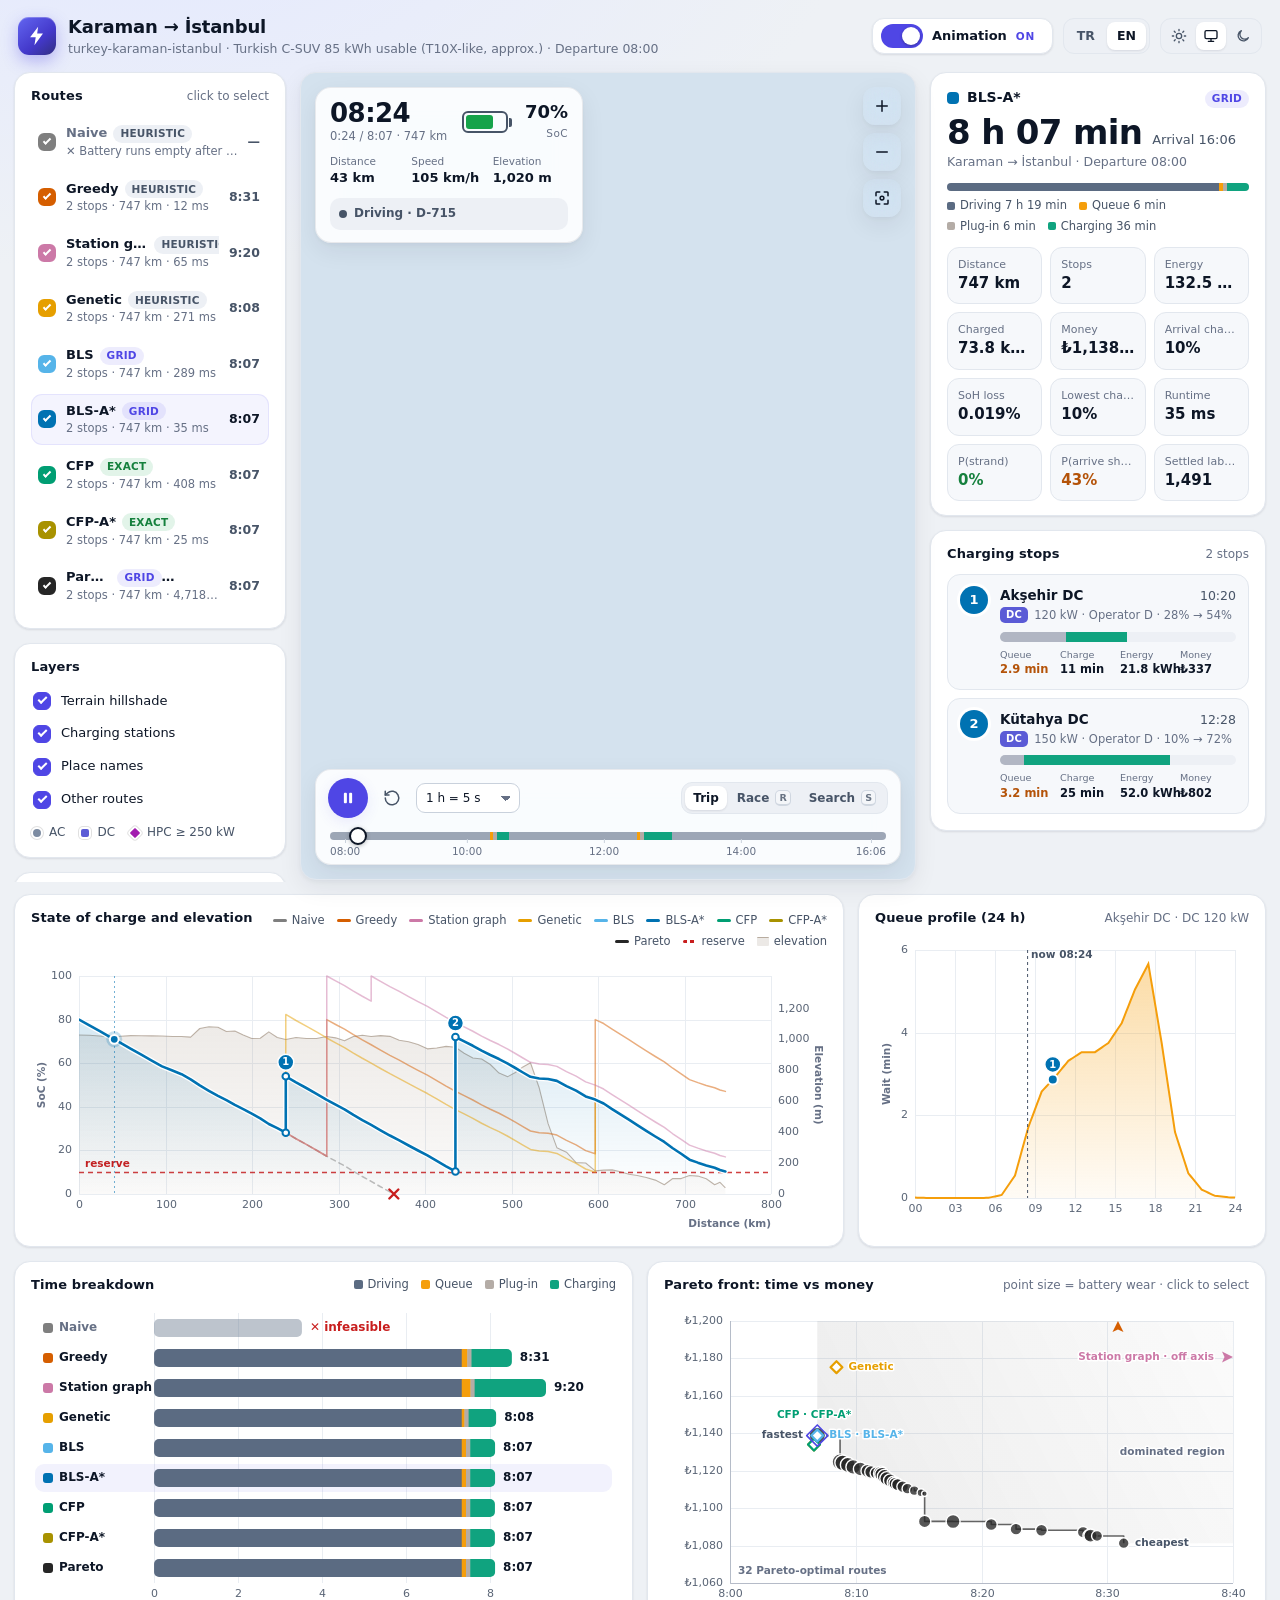
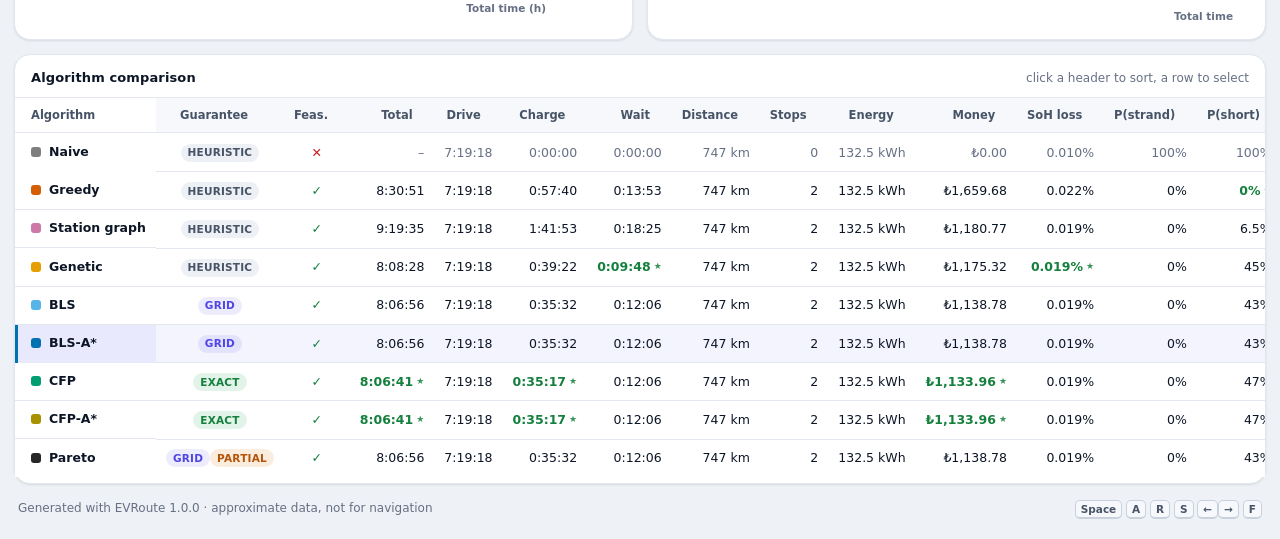
==== commit bfa2f3f6: "Demo pages: tariff viewer, dashboard with the tariffs experiment; timeline hour ticks keep clear of " ====
--- a/docs/demo/index.html
+++ b/docs/demo/index.html
@@ -79,6 +79,7 @@
   --c-queue: #f59e0b;
   --c-setup: #b4aca6;
   --c-charge: #10a37f;
+  --c-hold: #8b5cf6;   /* voluntary hold for a cheaper tariff */
 
   /* map */
   --map-water: #d4e2ee;
@@ -155,6 +156,7 @@
   --c-queue: #fbbf24;
   --c-setup: #7d756f;
   --c-charge: #34d399;
+  --c-hold: #a78bfa;
 
   --map-water: #0a1220;
   --map-land: #151d2b;
@@ -866,6 +868,20 @@
 .stop-grid b { font-variant-numeric: tabular-nums; font-weight: 650; white-space: nowrap; }
 .stop-grid .q b { color: var(--warn); }
 .stops-empty { color: var(--text-3); font-size: 13px; padding: 6px 2px; }
+/* charging tariffs: price-period pills and the voluntary hold of a stop */
+.tariff-pill { font-weight: 650; font-size: 10px; padding: 1px 6px; border-radius: 5px; white-space: nowrap; }
+.tariff-pill.peak { background: var(--warn-soft); color: var(--warn); }
+.tariff-pill.offpeak { background: var(--ok-soft); color: var(--ok); }
+.tariff-pill.high { background: color-mix(in srgb, var(--c-hold) 14%, transparent); color: var(--c-hold); }
+.stop-hold {
+  display: flex; align-items: center; gap: 7px;
+  margin: -2px 0 7px; padding: 4px 8px;
+  border-radius: 8px;
+  font-size: 11.5px; font-weight: 600; line-height: 1.35;
+  color: var(--c-hold);
+  background: color-mix(in srgb, var(--c-hold) 11%, transparent);
+}
+.stop-hold i { width: 9px; height: 9px; border-radius: 50%; border: 2px dotted currentColor; flex: none; }
 
 /* ------------------------------------------------------------------ HUD */
 .hud {
@@ -918,6 +934,7 @@
 .hud-status.charge { background: color-mix(in srgb, var(--c-charge) 16%, transparent); color: var(--c-charge); }
 .hud-status.charge .dot { animation: pulse 1s ease-in-out infinite; }
 .hud-status.queue { background: var(--warn-soft); color: var(--warn); }
+.hud-status.hold { background: color-mix(in srgb, var(--c-hold) 14%, transparent); color: var(--c-hold); }
 .hud-status.setup { background: var(--surface-3); }
 .hud-status.done { background: var(--ok-soft); color: var(--ok); }
 .hud-status.stranded { background: var(--bad-soft); color: var(--bad); }
@@ -1046,6 +1063,7 @@
 .tl-wait { background: var(--c-queue); }
 .tl-setup { background: var(--c-setup); }
 .tl-charge { background: var(--c-charge); }
+.tl-hold { background: var(--c-hold); }
 .timeline-progress {
   position: absolute; left: 0; top: 8px; height: 8px; width: 0;
   border-radius: 999px 0 0 999px;
@@ -1310,6 +1328,7 @@
       <div class="toggles">
         <label class="check"><input type="checkbox" id="in-eco"><span data-i18n="eco_speeds">Eko hızlar (%100/90/80)</span></label>
         <label class="check"><input type="checkbox" id="in-queue"><span data-i18n="queue_aware">Kuyruk farkındalığı</span></label>
+        <label class="check" id="field-tariff" hidden><input type="checkbox" id="in-tariff"><span data-i18n="tariff_toggle">Şarj tarifesi (%80 kuralı, puant saatleri)</span></label>
       </div>
       <fieldset class="algo-picks">
         <legend data-i18n="algorithms">Algoritmalar</legend>
@@ -1487,7 +1506,7 @@
 
 <div class="fatal" id="fatal" hidden></div>
 
-<script id="evroute-data" type="application/json">{"format":"evroute-viewer/1","title":"Karaman → İstanbul","lang":"en","animate":true,"live":false,"generator":{"name":"evroute","version":"1.0.0"},"scenario":{"name":"turkey-karaman-istanbul","description":"Karaman → İstanbul: Turkey intercity case study (approximate data, not for navigation)","currency":"TRY","vehicle":{"key":"togg_t10x_lr","name":"Turkish C-SUV 85 kWh usable (T10X-like, approx.)","battery_kwh":85.0,"capacity_kwh":84.32,"dc_peak_kw":149.3,"ac_max_kw":11.0,"mass_kg":2150},"query":{"origin":30,"destination":0,"initial_soc":0.8,"departure_s":28800.0,"origin_name":"Karaman","destination_name":"İstanbul"},"conditions":{"temperature_c":18.0,"wind_speed_ms":0.0,"wind_from_deg":0.0,"payload_kg":75.0,"traffic_factor":1.0,"class_speed_factor":{},"preconditioning":true},"preferences":{"objective":"time","value_of_time_per_h":250.0,"weight_money":1.0,"weight_degradation":1.0,"soh_cost_per_pct":25000.0,"reserve_soc":0.1,"min_arrival_soc":0.1,"max_charge_soc":1.0,"speed_factors":[1.0],"queue_aware":true,"time_dependent_waits":true,"charge_step_soc":0.02,"safety_factor":1.0},"meta":{"generator":"turkey","data_version":"2025.1","seed":0,"disclaimer":"Approximate network and synthetic stations for research illustration; not for navigation.","preset":"turkey-karaman-istanbul"},"prepared":{"nodes":1279,"edges":2632,"stations":290,"capacity_kwh":84.32,"speed_levels":[1.0],"p_max_kw":149.3}},"network":{"x":[-520355.41,-184953.61,-678978.43,-513217.54,-370434.36,28586.02,-216624.64,205952.41,-437189.79,-399383.32,-647100.0,-615048.75,-654255.15,-618591.76,-511022.61,-573483.23,-387086.49,-30979.71,100241.18,167394.12,41366.77,285989.81,328108.38,452001.29,494681.57,723551.18,541457.9,407601.36,248563.55,114931.69,-154250.43,-385522.38,-293283.22,-83217.46,-729712.56,-741940.25,-433301.13,-483214.32,-383975.56,-406944.61,-433862.82,-332135.31,-119822.77,-128300.06,-71646.52,-24680.07,-27367.57,-16012.66,174376.44,133942.95,72182.29,-3836.82,388866.63,451508.73,387138.34,365223.54,283319.59,107828.4,530163.49,614366.07,292902.99,477303.55,695665.13,562249.3,475108.61,-11147.51,-242220.71,-82379.24,-277391.53,-272327.62,-9263.67,-92083.62,-134997.21,-660477.02,-591941.43,-699873.53,-718539.12,-481269.99,-474443.22,-428902.61,-591267.4,-606891.19,-689209.94,-618704.1,-592805.58,-751497.73,-577199.07,-508430.16,-246524.16,-299237.2,-332697.01,-309702.03,-266684.74,-165864.58,-179336.65,-307351.55,-259261.71,-186993.0,-44356.72,70644.11,98944.95,101407.78,257230.96,629246.7,-83200.18,-118673.46,40035.98,197768.93,-417763.75,492132.33,-203048.87,-717795.96,-675772.44,-548759.95,-630396.02,-660209.13,-599597.78,-592805.58,-545709.51,-535771.81,-463330.27,-433370.26,-419543.89,-407013.74,-383768.16,-232023.76,-145176.88,-59799.05,-670406.08,-748352.23,-742735.27,-380657.23,238072.79,269009.3,325697.41,465602.98,619767.0,663147.23,679566.05,722341.38,700219.19,403729.98,411334.48,248701.82,373052.72,482713.11,560659.27,57206.6,-16937.3,-54182.08,-110265.29,-125560.72,-241010.9,-343239.62,-125301.47,16073.15,121758.46,-146905.17,-18147.11,-273934.94,-309365.01,-381953.45,473553.15,380225.15,153818.36,104561.92,-669714.76,-473959.29,-508836.31,-721995.72,-513217.54,-719875.21,-709837.12,-699955.5,-689915.55,-680224.01,-670337.85,-650758.96,-641146.35,-631117.99,-621248.96,-611325.89,-601647.03,-582175.93,-572535.28,-562790.05,-553054.77,-542164.5,-531330.47,-516470.95,-506587.49,-498955.21,-492564.4,-487465.46,-470294.15,-459267.48,-448214.61,-429259.99,-421001.89,-413062.78,-406376.26,-389001.33,-378496.86,-369335.1,-360042.58,-350728.06,-341281.49,-324416.28,-317168.51,-301226.29,-284867.76,-276315.02,-267885.9,-259424.6,-250712.43,-235484.3,-227976.85,-220357.76,-214222.35,-209002.11,-201071.48,-198439.19,-197025.76,-192684.04,-189868.52,-479727.66,-486714.48,-492564.4,-496374.78,-501015.12,-505386.95,-508792.33,-523194.76,-533142.58,-543077.92,-553054.77,-560643.25,-567963.61,-576280.02,-583709.16,-597185.35,-602914.97,-609438.75,-618859.09,-623530.53,-627325.29,-630575.52,-634516.21,-638605.43,-632890.1,-628468.09,-624245.9,-625703.51,-632994.86,-640297.62,-647164.43,-660547.4,-667122.31,-673133.09,-602279.2,-612643.65,-623098.41,-633456.44,-643790.32,-652974.11,-662535.34,-671982.48,-681356.1,-690443.89,-703502.62,-708153.58,-711480.64,-714925.76,-718971.2,-720595.0,-582205.71,-572278.77,-562255.6,-552521.56,-542684.99,-531442.06,-520125.66,-500446.26,-491986.39,-483922.92,-475440.45,-466539.39,-457715.26,-449357.0,-439263.01,-429278.11,-419111.82,-409078.9,-178544.86,-172833.24,-166428.17,-160153.69,-153333.04,-146905.17,-140930.16,-134724.58,-128806.26,-122189.8,-115973.87,-109753.71,-103697.77,-100394.78,-97213.31,-93321.76,-89536.99,-86782.74,-75652.0,-67656.59,-59491.4,-51848.88,-43448.19,-35603.57,-30077.46,-34791.77,-38346.22,-40677.13,-36142.22,-27422.48,-19266.04,-14481.89,-16246.25,-14720.43,-12962.22,-11488.53,-10804.4,-23647.74,-16670.25,202.21,9595.39,19163.43,39071.12,49597.54,60146.76,80032.33,89574.84,106411.0,113298.59,120492.35,127893.92,137089.33,146143.74,155021.61,164188.13,172619.6,181054.82,189218.92,197513.16,216270.41,226524.68,236656.99,246917.09,266428.34,275694.86,284690.56,293810.35,302494.43,310764.57,319596.54,100018.57,100941.7,101969.47,102140.25,100875.91,-674560.5,-670012.27,-664497.52,-654358.19,-649275.29,-643790.32,-635620.41,-626881.37,-688687.68,-698678.36,-708601.42,-719333.66,-730042.9,-740761.79,-637575.23,-628250.56,-618707.54,-609224.39,-600476.12,-657631.69,-668300.89,-678952.23,-689302.37,-617450.78,-627899.08,-638504.18,-649244.5,-659886.35,-680095.12,-689795.11,-699140.43,-708858.51,-726506.91,-734228.58,-523319.22,-533418.44,-543512.87,-553593.25,-563692.69,-573794.32,-581976.78,-590383.19,-598762.6,-503649.99,-493919.18,-484020.98,-465953.18,-458024.89,-449357.0,-442709.66,-435395.88,-420552.25,-411983.49,-403883.75,-395507.1,-377368.98,-367553.68,-357778.91,-347927.29,-338079.14,-328433.96,-318727.1,-308991.71,-288640.23,-278131.95,-267666.47,-257092.57,-237683.54,-228992.68,-220377.55,-211541.65,-202540.95,-193678.79,-593984.62,-598014.99,-601336.79,-603748.36,-742499.56,-745394.5,-746992.1,-746989.45,-746133.7,-744965.19,-733822.21,-724893.97,-715965.75,-707040.99,-698130.87,-696091.04,-703516.53,-710850.37,-709580.85,-701265.24,-692753.71,-684163.15,-677396.48,-678902.98,-680850.63,-683607.21,-685621.49,-686997.72,-684602.85,-681331.64,-680042.66,-670891.32,-661612.36,-652431.8,-643137.4,-633690.27,-624331.08,-659852.87,-650146.74,-640256.71,-620994.84,-611592.78,-602210.8,-584027.92,-575105.94,-566265.89,-557535.08,-539495.63,-530065.27,-520581.73,-510990.21,-501774.82,-492513.68,-473872.44,-464466.72,-455085.19,-445750.24,-436394.78,-426197.22,-416012.32,-405977.62,-395736.47,-377045.08,-368929.66,-360171.78,-351560.57,-334973.08,-326088.23,-318220.84,-301076.12,-292400.73,-284014.03,-275280.44,-258134.83,-249491.51,-236236.61,-231719.89,-226778.18,-221718.08,-207545.04,-198500.01,-189394.73,-180167.1,-171038.5,-161944.81,-152756.84,-143665.96,-134644.04,-117027.94,-108570.78,-100252.41,-91736.28,-74928.34,-66599.59,-58148.21,-49407.8,-41079.43,-32958.97,-15257.8,-5890.68,3519.55,12983.06,22528.35,31965.58,-608208.94,-597821.85,-587551.36,-567788.87,-558300.56,-548731.47,-539280.56,-529838.5,-520428.86,-614137.2,-608172.84,-603862.93,-598080.39,-595079.34,-594312.64,-586286.1,-579997.84,-566801.39,-558977.52,-553135.03,-542101.34,-538461.79,-528855.82,-521638.28,-515241.43,-503109.42,-497113.71,-491262.9,-485203.73,-480438.52,-475143.67,-468962.01,-455745.3,-448338.07,-440959.43,-426615.07,-413199.26,-401142.08,-395704.53,-389916.35,-380684.63,-378174.84,-376537.5,-372924.85,-359918.3,-349496.32,-338893.22,-328347.27,-317822.1,-299253.31,-291256.35,-283341.25,-275452.06,-267339.79,-253316.12,-248393.33,-243634.83,-237280.39,-225383.32,-218622.85,-211716.28,-205424.77,-198984.88,-193150.23,-179976.52,-172993.14,-165916.43,-159090.67,-152117.19,-138863.59,-131979.84,-125498.88,-119252.43,-112685.45,-105620.3,-98572.18,-84047.36,-75727.73,-68014.63,-52692.23,-45455.93,-38071.06,-502201.96,-493380.12,-484539.93,-475657.73,-466829.35,-457998.48,-449438.99,-441087.77,-432595.62,-423927.64,-415396.17,-391729.46,-399261.57,-402613.5,-407006.21,-411587.28,-414791.08,-418650.53,-423761.28,-429875.96,-432821.41,-430063.24,-429282.63,-429767.14,-430876.23,-432445.7,-432952.29,-428087.51,-423107.81,-417624.74,-411355.86,-406298.51,-401351.78,-396282.05,-391121.82,-389831.19,-393656.46,-397557.34,-400919.29,-405493.17,-410038.06,-413871.43,-414537.38,-411917.08,-410011.29,-401922.66,-397011.6,-390106.46,-386238.75,-381562.68,-381702.71,-380792.71,-378375.95,-376429.33,-373967.53,-376803.71,-367686.11,-359027.22,-350470.43,-341558.59,-324090.62,-315486.6,-306764.46,-298013.01,-289442.95,-280914.8,-272279.45,-263692.42,-255158.04,-386371.88,-387318.13,-389470.19,-390501.2,-391661.18,-391964.62,-393187.37,-392120.14,-390847.55,-389075.68,-387954.22,-427579.4,-422314.19,-415884.39,-410470.34,-404898.97,-398225.36,-392758.82,-183885.02,-183230.17,-182550.18,-181471.1,-178771.25,-175862.4,-173472.17,-171184.7,-168711.34,-168589.31,-171569.08,-173830.79,-176505.61,-183553.74,-187493.61,-191419.73,-195712.26,-200144.87,-204449.51,-208547.34,-212496.91,-209575.97,-202737.62,-195956.01,-189160.7,-182351.24,-175252.32,-168023.88,-161066.44,-152036.66,-150596.28,-149119.48,-144623.42,-140593.4,-137679.01,-128950.19,-122591.37,-115996.52,-110382.54,-104527.28,-98342.4,-222327.12,-228889.84,-234850.41,-240143.67,-246282.2,-252734.71,-258875.5,-266195.48,-273580.72,-272946.82,-275746.88,-276274.89,-282380.21,-287370.12,-292082.05,-297061.09,-301807.67,-206478.28,-196328.6,-186118.63,-175957.07,-165850.35,-155685.61,-145555.82,-135453.74,-116774.06,-108132.85,-99343.4,-90917.79,-144976.07,-135315.55,-125974.97,-116659.99,-107955.63,-99519.31,-91089.77,-72835.72,-63388.9,-53895.18,-125085.39,-122490.86,-119621.29,-116632.05,-113477.36,-102696.95,-94656.87,-86765.09,-79537.52,-65945.93,-60216.3,-53863.01,-47665.05,-41775.95,-35948.81,-30540.45,-26748.22,-26161.66,-26292.09,-26178.2,-25929.14,-25269.85,35827.76,29863.66,24075.08,17345.97,11442.35,5595.03,0.0,-5097.24,-11231.24,-16823.27,-21619.1,-175555.14,-166117.3,-156619.19,-147108.76,-137711.94,-118096.31,-107881.63,-97668.3,-87460.58,-77250.07,-67044.18,-56852.49,-46656.46,-36438.28,-26216.88,-7979.01,42.85,8032.64,25763.25,35566.64,45315.59,55134.74,64883.41,74437.46,84175.27,93928.93,103697.77,113828.33,123880.51,133955.1,144005.45,154091.43,164260.34,-10814.77,-6530.97,-2089.36,1865.58,7222.82,12312.55,17282.96,20452.4,23918.9,28059.9,31844.66,34712.23,37767.3,49392.87,57417.89,65112.45,73095.45,81374.0,89279.47,97474.46,105828.95,113786.84,129117.41,136610.11,144795.88,151988.47,159192.14,166648.59,-118947.96,-109593.92,-100435.66,-91320.4,-82115.3,-72848.56,-63502.17,-47191.1,-39838.29,-32593.53,-25006.51,-17949.5,-10860.64,3623.87,11114.87,17970.89,25116.46,32619.41,48355.38,65663.31,73390.81,82094.07,89896.31,98508.9,107144.01,48366.81,55824.37,64041.11,78451.35,85815.2,93012.5,99377.03,107815.94,116681.73,125430.36,138525.22,143257.33,148531.22,158260.57,164596.96,169402.72,-179480.52,-173832.58,-167691.98,-161773.89,-155546.65,-148093.44,-140863.61,-134426.67,-127266.12,-120580.11,-118503.97,-118440.27,-233471.41,-224724.18,-216193.54,-207553.6,-198754.06,-188704.17,-178745.92,-168795.41,-158755.04,-148700.72,-138629.89,-128662.11,-109943.57,-101037.75,-92014.68,-73689.18,-64243.11,-54834.41,-45387.71,-35942.53,-26394.32,-7384.08,2191.14,11568.68,21037.1,30444.07,125321.29,135797.23,146129.34,156257.19,166544.9,176982.4,187375.85,207874.79,217879.01,228094.87,238552.74,257368.2,266385.88,275231.09,283981.5,303305.27,313726.14,324174.85,334632.27,345085.03,355534.07,365969.07,376374.23,386762.54,397167.8,417560.31,427529.48,437487.43,447424.7,457377.25,467341.38,404406.58,401282.06,398372.26,391808.53,385928.13,382849.09,384038.47,394316.6,401591.0,409189.16,416196.34,423432.56,430562.09,437970.16,444383.69,456588.67,462338.79,468302.72,479651.34,485442.45,183586.01,192681.58,201664.69,210624.52,219669.29,228867.49,246426.96,254923.68,261798.88,278437.43,287862.0,297404.46,306854.0,316212.01,334616.9,343502.98,352834.24,362140.62,370926.65,379759.29,398483.15,408075.37,417644.45,427170.63,436780.77,446395.35,456021.32,472017.68,478629.28,485893.38,501990.83,511851.38,521706.29,531586.25,550183.94,558730.97,567335.56,576015.75,584708.86,593661.35,602452.99,611138.62,627967.98,635594.8,643790.32,650608.06,656492.49,671256.15,679658.45,687448.01,692723.47,690445.46,688579.66,684911.59,681598.57,688131.69,696781.46,705566.49,713989.95,722286.82,722218.38,723551.63,723889.09,723728.89,294736.37,303407.83,312242.63,321204.91,330036.62,339010.2,347798.56,356470.88,371463.11,378756.86,385413.59,391642.16,397295.69,408742.04,417778.33,424513.68,431398.3,438922.37,445444.14,442076.39,432159.03,422390.45,412592.18,402745.59,392870.69,382918.76,367359.03,362000.79,356614.89,350782.64,345275.32,339492.38,333612.41,457752.09,463747.4,469230.0,475281.44,480427.51,484880.9,489624.51,338418.87,348727.66,359034.73,369344.77,379657.77,389966.28,400265.31,410560.6,420862.03,431171.11,441480.71,451786.36,462091.87,472401.64,488421.92,461772.45,471549.13,481321.57,491094.92,500857.62,510616.2,520388.44,534975.97,541235.02,546377.66,549826.2,555051.38,567557.25,574830.52,582017.7,589256.96,596262.17,602051.08,608207.66,621540.19,638332.79,647532.62,656146.73,665394.02,674047.27,682862.72,691523.1,706198.64,712334.48,717386.86,622240.74,614508.6,607670.71,600582.91,592881.85,585668.35,577344.36,569802.92,554917.01,547433.04,540027.68,533143.29,525907.13,518488.85,509745.33,501080.51,492513.26,483863.13,467043.8,459465.86,451833.08,443620.92,435513.4,427753.3,419963.2,412132.22,404160.13,396284.2,388509.05,380715.08,373017.84,278235.07,269996.56,263739.41,256768.48,241054.38,233428.15,226531.55,219739.31,211716.28,204102.61,196434.15,189759.17,182798.14,174716.11,171916.63,177319.59,180910.21,185791.84,190770.64,195254.12,200780.92,160390.52,154255.22,147870.08,140477.1,133942.95,127704.05,120994.68,114032.88,102653.01,103725.04,101509.95,101581.2,323171.4,317550.77,311828.54,306772.57,302148.31,297002.67,292652.8,288285.85,286880.9,288098.34,290527.29,293810.35,292346.33,290169.35,287376.84,281784.8,277316.54,271523.03,267017.65,262861.93,258858.49,254923.68,247714.98,240509.28,234151.24,228539.6,221981.05,214464.12,207395.54,203250.46,200078.11,196041.62,190700.71,185635.6,181880.83,178604.03,-62613.9,-53572.49,-44386.17,-35326.82,-26276.37,-17282.96,-8807.49,-526.11,7493.2,15884.83,24944.07,33125.39],"y":[223301.96,103789.49,-64081.72,132155.35,-233854.37,-223346.44,-125138.94,-215029.05,196303.79,195358.64,219954.99,72098.89,-42354.21,-127207.17,-136047.18,-198449.86,86365.22,-243283.72,-311112.71,-157252.08,-29889.24,-71698.59,-204699.02,-120713.38,-186674.3,-55464.11,100687.15,222690.39,220599.92,254269.79,-202252.73,-27031.52,192923.46,-70197.45,297680.35,128463.68,46612.98,-35326.68,-137348.16,-142296.34,127051.5,205021.49,178056.68,94159.99,15845.3,-41764.87,-114897.88,90968.7,83140.56,146410.56,183460.76,172419.09,83396.31,139572.06,162344.82,-35471.23,-137348.16,-214139.49,-124405.06,-66650.33,212693.95,224625.18,79960.38,-28554.9,-12820.79,-174898.74,200151.14,-165347.08,-217008.32,-175777.18,-231541.52,-291575.74,-262053.45,267301.85,232953.69,210303.26,149446.19,200462.49,120157.4,100942.89,101587.83,150335.75,66283.39,-9051.28,-57454.5,-75212.35,-120891.29,-264410.78,64960.17,50037.79,2190.54,-71442.84,-80182.77,10407.86,-38084.31,-246108.07,-273117.36,-325245.61,-161544.21,-219643.64,-215162.48,-268291.49,-219610.28,-55041.56,224091.45,214117.25,208279.5,236534.17,-103967.4,102410.67,163423.41,35493.47,13499.08,-50382.49,-56153.52,-93959.84,-154283.17,-184583.83,-225726.01,-248521.0,-311157.19,-306342.45,-300782.69,-292443.06,-267090.58,-303562.57,-317573.15,-266312.22,136547.56,87399.33,66828.24,-171351.62,99741.99,97851.67,100186.77,86398.58,115865.27,89178.45,26130.84,3113.46,-78392.53,-67606.61,-81728.38,-100853.94,-138437.87,-200929.51,-89734.43,219054.31,219943.87,129875.85,39807.84,-83618.7,-84619.46,-45367.59,-142885.68,90068.01,39029.47,-230173.82,-190143.59,-199039.19,196815.29,-203487.0,115642.88,181247.98,115642.88,-279099.65,-63937.17,194836.02,244907.16,149001.41,232508.91,293227.75,289199.02,284839.97,280815.72,276054.61,271705.06,262259.35,257019.96,252556.26,247795.51,243135.98,238019.95,232392.74,230658.26,229906.79,229061.87,227090.97,224819.25,227675.09,226264.94,221111.03,214606.5,207119.93,198978.03,198004.94,197295.51,193524.85,191781.35,189031.64,192510.12,191475.63,187919.69,191624.88,194993.06,198304.66,201276.6,202625.4,198988.88,195253.47,194286.99,194458.5,195703.34,197699.63,198321.6,192906.84,186463.14,180136.03,174927.22,168812.41,153421.12,143545.44,133434.1,123677.93,113318.99,186999.89,180124.5,172352.37,164155.08,156367.07,148446.95,140049.05,131976.27,131247.14,130284.18,130098.24,124325.94,118204.93,113379.32,107399.66,94194.01,86651.65,79735.82,63550.83,55395.46,46840.49,38036.44,29547.72,21127.07,14069.26,6160.81,-1880.04,-15830.76,-22296.91,-28750.44,-35672.65,-47493.7,-52261.69,-58087.51,231475.22,230209.52,229664.46,228347.64,226837.96,223559.32,221488.42,219052.72,216381.75,212794.87,201521.71,193166.62,184258.95,175400.21,166792.62,157915.21,236118.18,238646.23,240854.47,244024.26,246853.08,245553.06,245450.52,241283.57,237803.48,233509.67,228509.97,224231.44,219820.81,214606.5,209812.34,204802.0,200151.14,198414.11,94877.5,85482.38,76567.49,67561.97,58936.26,50037.79,41162.59,32448.91,23533.44,15108.65,6402.5,-2300.6,-11119.51,-21004.4,-30931.9,-40610.9,-50326.93,-60404.46,-76641.12,-82519.15,-88173.15,-94515.82,-101013.73,-108197.06,-124486.02,-133319.62,-142589.55,-152321.33,-165110.38,-167366.91,-171083.5,-182600.62,-197141.47,-204236.01,-211270.65,-217981.23,-224843.9,-239552.54,-235126.57,-229509.62,-227122.74,-225589.68,-222067.9,-221284.88,-220775.36,-217847.5,-217079.21,-212841.07,-209009.28,-205977.05,-203487.0,-204040.15,-205561.46,-208295.41,-209046.75,-209665.16,-210255.85,-212840.45,-214468.1,-215209.95,-216143.19,-218516.3,-219380.77,-217768.4,-216246.11,-213471.43,-211270.65,-210229.77,-206914.83,-206686.07,-223122.71,-231103.06,-239069.42,-248817.43,-258536.09,-71726.92,-79288.95,-86231.24,-100507.34,-107683.77,-114530.93,-119226.63,-122756.53,-68032.21,-71168.72,-74500.7,-74177.18,-75266.51,-75763.28,220278.93,222618.55,222758.78,223502.11,228044.03,217905.73,216566.89,215136.02,212148.54,147921.42,145013.28,142800.62,141188.22,139139.06,138902.7,141218.6,144809.7,147060.54,142632.01,135553.3,132418.1,132740.7,133180.83,133964.77,134282.14,134546.05,138678.91,142359.24,146094.33,128761.85,125878.63,123519.3,117517.51,113351.62,111195.08,107446.23,104991.03,97991.37,95651.21,91997.99,89119.98,82225.6,78317.96,74314.19,70493.06,66663.88,62352.23,58187.07,54089.68,52832.94,55937.0,59189.91,62065.45,70437.54,76147.61,81975.0,87459.57,92688.81,98133.07,111464.07,120932.39,130621.09,140591.76,120141.19,112172.93,104008.09,95599.98,80634.94,73589.51,65981.38,66600.94,67217.93,67500.96,66370.03,58342.94,50900.87,43375.25,30734.9,26166.71,21970.42,17924.56,4157.12,-5208.69,-14485.52,-23598.66,-32861.74,-42254.13,-49633.54,-56686.7,67318.52,68570.38,68086.59,68940.95,70327.6,69938.66,70572.05,-62156.46,-59576.86,-57940.49,-56373.97,-56569.02,-57352.21,-55841.38,-55139.56,-53920.32,-52011.46,-47794.19,-45937.12,-44313.97,-43165.67,-40362.2,-37760.32,-34404.47,-35014.17,-35043.35,-33954.88,-33358.52,-32280.13,-31099.15,-28701.26,-27976.1,-30650.48,-35111.37,-38077.52,-41384.61,-52040.12,-57905.85,-65099.61,-73078.25,-74465.39,-77300.75,-78395.85,-81709.15,-82683.66,-92786.87,-101113.47,-109177.81,-117168.81,-120926.48,-116636.14,-112481.7,-108602.85,-104500.79,-100320.11,-96351.51,-92164.47,-87822.55,-81140.79,-78419.53,-75251.92,-72720.43,-65982.28,-61850.06,-57974.03,-54701.2,-50567.84,-46000.98,-39995.38,-37916.34,-36079.41,-34541.54,-33462.39,-31776.86,-125862.4,-124546.5,-122442.43,-123252.77,-125262.36,-126907.7,-129085.66,-131303.5,-133667.63,-134189.54,-140075.41,-147162.74,-161900.53,-169171.15,-176963.98,-189090.9,-193935.73,-205549.28,-211424.09,-219424.53,-233187.83,-240634.91,-252345.92,-255618.3,-260394.1,-270581.11,-276054.53,-281677.25,-287084.11,-293829.99,-300028.39,-305307.93,-310590.39,-308831.63,-306881.28,-303139.69,-296741.32,-286164.14,-279459.07,-273098.41,-260621.3,-253906.94,-246820.75,-240576.7,-235884.38,-238427.8,-239982.71,-241849.42,-243829.6,-250451.85,-254987.47,-259678.38,-264418.69,-268735.65,-278729.07,-285321.15,-292071.64,-297290.11,-307179.82,-310534.78,-313570.13,-316235.9,-318562.09,-322272.76,-324244.88,-322972.73,-322465.73,-320434.45,-319079.78,-314228.32,-312236.71,-309289.49,-305786.47,-301770.69,-298779.19,-295752.26,-285212.12,-279236.09,-272430.71,-260424.47,-254709.33,-249191.87,-135261.07,-134499.97,-134123.98,-134629.5,-134005.66,-133434.1,-134610.11,-137027.45,-138604.94,-139134.01,-140476.86,-138528.77,-140775.26,186559.57,178260.85,170043.93,161232.87,152199.84,143838.18,136017.08,118235.81,109736.71,91859.93,82785.18,73760.01,64771.52,55698.56,38368.91,29973.74,21903.37,14341.51,5996.48,-2420.58,-10758.32,-19037.61,-36530.23,-46234.15,-55906.12,-65807.81,-75193.25,-84590.52,-94291.47,-113398.0,-123004.65,-132819.57,-148328.7,-154465.64,-158726.74,-165845.68,-179360.93,-187402.52,-195488.53,-210799.84,-218764.91,-226524.28,-22005.83,-17704.21,-12570.05,-7251.18,-2575.92,8482.38,14777.44,20911.42,27005.7,33347.18,39745.55,45998.05,52316.2,58705.72,-16789.53,-6557.97,3544.49,13767.08,23975.88,34276.0,44478.03,52877.41,61247.31,69545.76,77937.39,51623.29,57144.57,61362.59,66717.05,71949.72,75895.77,81250.69,94539.55,85251.63,75965.98,66717.05,57359.22,48058.75,38616.15,29145.18,19725.14,717.86,-8901.06,-18720.09,-28424.04,-47724.84,-57486.13,-67253.63,-76861.26,-86407.46,-96009.4,-105701.86,-115459.46,-133607.94,-142253.42,-150946.79,-159628.89,-168299.28,-176725.7,-185042.45,-193587.78,-209128.38,-216218.4,-223298.49,-238419.25,-245971.7,-253966.33,-266400.57,-270263.39,-273758.97,-278779.29,-283424.97,-287557.94,-131049.13,-136027.04,-141657.27,-148011.9,-153449.21,-159102.65,-165134.94,-169734.13,-183479.3,-191317.94,-204895.38,-211011.41,-221288.59,-225567.3,-230173.82,-235597.73,-241258.0,-127114.29,-129072.02,-130709.09,-132603.49,-134789.68,-136667.17,-138730.7,-140941.79,-147491.1,-151870.78,-155955.94,-160763.61,-197298.69,-193155.45,-188340.43,-183471.88,-179205.77,-174410.08,-169601.29,-164790.88,-163227.83,-162153.2,85169.27,75976.68,66873.48,57809.25,48799.1,34766.87,30480.24,25956.85,20369.92,8505.18,1188.52,-5618.71,-12552.26,-19738.19,-26974.85,-34555.05,-104459.16,-94019.18,-83552.3,-73094.62,-62642.02,-52204.75,-37062.21,-43864.44,-50820.04,-56952.92,-63807.44,-70711.3,-77836.56,-85533.07,-92446.19,-99768.56,-107693.9,101933.56,100303.26,99018.63,97804.76,95939.21,93726.08,93667.03,93562.13,93264.14,93061.97,92701.25,91852.86,91153.23,91214.76,91386.91,91168.05,90957.13,89629.76,88386.86,87499.51,86230.79,85454.14,84183.6,81548.36,80201.46,78965.74,77836.56,78155.55,79497.68,80547.37,81913.22,82814.11,82632.64,82989.05,74490.84,66081.78,57395.37,49506.88,41466.56,33358.52,24220.24,15194.59,6425.54,-2478.57,-11732.07,-20914.5,-22982.09,-16073.71,-8779.65,-1822.65,4789.88,11837.19,18547.5,25072.79,32059.18,45516.86,51846.69,57362.29,64044.95,70714.02,77086.25,98448.06,102732.44,107411.92,112177.83,116762.39,121222.71,125522.73,136182.82,142077.28,148095.0,153723.58,159955.16,166150.33,178222.65,183991.17,190499.08,196669.4,202424.13,214067.49,223611.72,229351.85,233509.67,239303.96,243895.64,248454.79,202436.56,195519.77,189536.64,176018.45,169600.21,163026.89,155673.11,152630.93,151119.84,149188.78,138477.52,130637.53,123135.87,107087.89,99699.69,91368.46,112227.98,120543.66,128515.03,136641.97,144553.6,150938.47,157552.37,164976.68,171660.9,187103.49,196064.44,205086.37,200848.13,201560.63,203878.5,205386.09,205710.9,206402.63,207920.78,209508.61,210286.28,210938.15,211441.41,212873.44,217075.7,219443.21,221417.3,224174.98,223280.31,221822.59,220937.24,220029.05,220673.62,218265.96,216689.69,214200.98,212131.68,209778.45,252205.65,250519.3,248203.91,244994.36,242484.18,240629.85,238582.79,233188.16,229537.05,226520.83,224231.58,218683.82,217896.02,216194.74,213991.11,213872.03,214848.58,215523.35,216103.79,216734.86,217406.3,218229.81,219376.54,220705.78,221851.38,222916.2,222794.48,223054.09,224016.13,224459.14,224508.81,215596.17,208473.41,201263.1,195035.03,188218.24,175058.61,168367.61,160250.3,158532.02,158081.57,155316.96,153449.21,150195.0,147483.46,142834.83,133205.81,127436.22,121857.69,111102.68,106143.03,85099.34,87485.76,90293.65,93188.48,95764.86,97766.62,101895.53,103411.42,100217.81,98711.34,99655.58,97809.83,98163.07,100682.17,97403.79,94497.92,93227.07,91865.57,88591.93,85489.13,83159.42,83530.39,84480.06,86502.2,86424.96,86236.75,85763.79,90753.7,94790.06,97771.89,101881.55,101409.66,100780.56,100849.58,102247.97,104707.37,106877.57,108668.21,110394.08,110819.03,112051.06,113814.74,112896.1,108616.78,105635.33,100568.72,94431.8,86802.99,85440.17,81962.31,71064.88,61973.97,52761.18,44080.17,35294.84,21546.93,17118.76,12941.3,8094.31,-6654.78,-16423.32,-26162.74,-35922.82,-45693.27,-67546.32,-63227.49,-59271.34,-55597.79,-51634.48,-47985.41,-43925.86,-39609.55,-41043.12,-45336.46,-50401.67,-55986.6,-62270.83,-74500.7,-88582.6,-95125.77,-101509.31,-107207.98,-113979.43,-122670.0,-124661.18,-127336.49,-129875.41,-132192.22,-134378.76,-136210.63,-146667.14,-155133.23,-163580.12,-171711.47,-180072.69,-188238.62,-196335.45,-129500.98,-138120.17,-147092.83,-155673.11,-163230.32,-171239.39,-179059.28,-204599.06,-204425.35,-204178.12,-204058.47,-204066.74,-203881.36,-203287.16,-202531.84,-202040.83,-201880.18,-201741.55,-201433.0,-201118.22,-200987.01,-193559.35,-121155.45,-121477.26,-121891.43,-122285.74,-122912.41,-123629.13,-124047.74,-118382.22,-113667.52,-107942.72,-100688.41,-95039.0,-86674.31,-84761.6,-82585.58,-80568.52,-77836.56,-73702.74,-70175.12,-60499.46,-59813.4,-64370.36,-70033.54,-74500.7,-75957.46,-75934.71,-77326.45,-72812.09,-67393.28,-60853.57,-51481.51,-49569.64,-45628.27,-42254.13,-39611.3,-35591.58,-34707.53,-31613.92,-26719.81,-25446.92,-23882.3,-20387.26,-18195.95,-16679.26,-16669.1,-15770.6,-13771.13,-12707.06,-14770.05,-18265.69,-21587.73,-23068.44,-24881.26,-27798.77,-28972.36,-29810.18,-29488.86,-29957.25,-31253.57,-32395.29,-34332.02,-77141.75,-81952.33,-89351.81,-95819.72,-105905.79,-110987.05,-117095.85,-123352.71,-127874.34,-132416.79,-136873.23,-142882.04,-148444.78,-152254.01,-165243.4,-172702.82,-181257.42,-189031.64,-195580.95,-202534.02,-208636.83,-163264.11,-170229.2,-176920.63,-182504.05,-189031.64,-195625.04,-201704.7,-207507.95,-273799.08,-287138.16,-294976.92,-303147.16,-196337.79,-188449.48,-180630.94,-172352.37,-165305.28,-158621.43,-151383.24,-144157.32,-129740.31,-121332.64,-113338.58,-105635.33,-97035.3,-88603.51,-80316.49,-64484.51,-57438.23,-51234.62,-44211.12,-36965.59,-29623.8,-22239.02,-16333.61,-10424.27,-3608.07,4004.66,10604.74,16182.38,22239.02,29842.22,37966.77,45627.64,52590.68,59702.38,67514.59,75581.31,13983.64,12168.26,11116.68,9395.96,7628.31,5559.75,656.23,-4568.89,-10228.99,-15271.78,-19205.5,-24597.11],"elevation":[40.0,890.0,10.0,150.0,40.0,25.0,1020.0,850.0,20.0,30.0,20.0,140.0,70.0,65.0,350.0,650.0,790.0,10.0,90.0,570.0,1050.0,960.0,520.0,670.0,1000.0,1730.0,1890.0,30.0,10.0,10.0,1030.0,1020.0,740.0,980.0,45.0,5.0,950.0,920.0,1030.0,960.0,520.0,160.0,730.0,750.0,980.0,1220.0,1230.0,1300.0,1280.0,620.0,400.0,800.0,1190.0,1550.0,1200.0,1070.0,670.0,120.0,540.0,1550.0,10.0,10.0,1640.0,1350.0,1150.0,780.0,1330.0,1050.0,1050.0,1130.0,20.0,20.0,280.0,50.0,100.0,200.0,10.0,100.0,300.0,760.0,80.0,20.0,20.0,100.0,110.0,10.0,70.0,5.0,880.0,1070.0,990.0,1000.0,1030.0,1000.0,970.0,30.0,10.0,10.0,1430.0,30.0,100.0,5.0,380.0,1650.0,800.0,870.0,750.0,10.0,870.0,1650.0,980.0,10.0,70.0,690.0,80.0,50.0,80.0,350.0,20.0,15.0,40.0,20.0,10.0,30.0,20.0,20.0,10.0,10.0,50.0,50.0,350.0,800.0,1350.0,1650.0,1600.0,1400.0,1550.0,1700.0,1650.0,1700.0,1700.0,1100.0,1000.0,1200.0,800.0,480.0,850.0,650.0,420.0,750.0,1080.0,940.0,1080.0,1020.0,1000.0,1100.0,1250.0,1610.0,1050.0,1825.0,900.0,1000.0,2409.0,1650.0,1650.0,700.0,330.0,60.0,70.0,70.0,60.0,43.67,43.67,42.23,42.1,50.95,51.55,67.15,82.38,101.06,87.17,78.81,85.28,112.99,75.12,122.68,120.0,103.21,51.59,75.37,98.99,115.94,120.0,99.7,82.05,96.77,54.95,39.12,44.28,60.0,55.78,19.07,60.0,81.54,114.89,147.49,134.69,446.64,617.07,899.0,866.66,866.12,1000.0,1120.17,1274.29,1383.01,1412.61,1450.0,1270.17,1147.18,1009.08,1101.24,1150.0,1025.83,1012.33,90.02,106.81,120.0,127.46,143.88,156.08,154.31,135.06,102.35,76.15,60.0,67.4,44.81,41.56,80.07,90.79,137.46,96.08,178.41,188.14,181.81,175.88,247.93,250.0,201.15,159.89,171.62,90.27,96.93,89.8,79.06,238.58,450.0,252.01,131.58,128.25,115.43,133.43,160.0,177.21,162.94,154.92,161.43,182.12,198.3,194.02,192.61,158.28,150.0,108.23,91.32,96.45,116.93,108.95,100.0,96.63,65.03,68.87,103.35,150.0,147.36,168.35,197.36,200.0,152.22,163.08,100.0,88.07,932.05,932.12,950.15,960.65,1019.7,1050.0,1029.39,1036.16,1051.72,1031.12,1007.99,995.05,1000.0,1004.66,1015.24,981.99,953.21,983.02,1047.77,1076.27,1132.78,1200.0,1196.43,1212.88,1240.6,1263.76,1369.15,1417.5,1337.85,1186.64,926.95,1009.86,814.67,663.6,500.0,290.1,196.88,5.59,24.77,15.43,29.49,28.54,32.26,22.64,21.7,59.39,70.33,252.39,531.09,709.13,900.0,910.63,996.92,1042.63,1050.0,1028.46,918.27,866.12,868.03,784.85,684.07,497.32,489.46,434.61,528.36,506.44,600.0,577.48,533.4,564.17,102.75,56.74,60.0,13.08,15.14,23.41,7.95,54.28,131.76,164.26,250.0,206.75,107.69,51.15,109.2,120.0,116.83,57.24,22.35,8.69,37.11,49.34,40.0,73.18,51.91,70.85,116.91,160.88,23.5,13.64,27.77,67.16,41.49,43.76,16.82,15.96,35.62,7.53,1.49,128.97,105.88,84.4,72.99,53.85,30.0,24.54,29.58,22.63,200.62,203.33,270.44,455.59,686.27,850.0,823.09,787.01,778.06,753.34,779.25,790.77,819.23,847.84,873.36,902.18,940.91,979.08,1010.75,1041.51,1035.12,999.77,947.67,915.55,878.94,888.46,886.82,885.47,884.05,886.14,56.42,32.77,54.08,52.29,45.73,9.81,4.76,26.41,121.08,277.02,300.91,217.48,165.07,150.99,88.82,9.58,0.0,28.72,42.19,16.3,22.05,69.6,76.57,70.3,35.62,20.8,19.54,30.0,9.05,14.0,113.29,250.2,411.84,500.0,379.88,341.71,244.39,260.74,196.34,147.71,91.3,98.15,96.23,252.17,304.79,410.05,586.68,741.62,735.55,745.04,834.61,882.61,889.79,958.1,973.25,1093.66,1167.77,1200.0,1165.72,1162.33,1059.29,1052.22,1028.47,1020.2,992.74,1011.26,1006.53,1007.11,1013.52,1013.77,1049.82,1008.48,1006.93,1055.26,1051.86,1083.38,1071.88,1016.18,1020.36,1014.33,1003.69,996.34,988.84,972.47,963.01,961.03,952.76,945.58,942.83,952.24,962.75,975.46,1002.22,1054.52,1109.01,1145.44,1170.72,1181.39,1194.91,1165.98,1127.46,1119.66,1111.98,1078.88,71.07,71.86,64.44,110.97,156.03,216.03,249.85,267.34,305.83,92.27,82.64,73.57,157.86,165.22,280.53,451.44,517.82,499.03,340.07,155.54,0.0,42.68,0.0,32.87,33.26,16.23,21.32,0.0,0.0,0.0,28.11,36.89,65.26,0.0,0.0,0.0,17.96,0.0,62.36,39.79,0.0,0.0,108.43,47.88,35.81,41.97,39.89,39.73,31.07,26.59,16.14,8.88,14.65,18.03,14.34,72.97,0.0,0.0,99.46,288.92,350.0,309.71,147.19,96.75,166.8,305.86,400.0,267.24,177.0,118.47,94.43,223.55,300.0,286.0,175.96,29.69,23.57,10.59,5.85,3.91,17.69,12.97,452.6,609.19,712.47,849.86,946.1,1050.0,1050.29,1041.13,1075.61,1016.05,990.2,1003.6,1006.96,92.3,28.31,144.24,150.0,240.28,362.27,425.88,561.91,731.45,782.92,838.64,874.55,880.76,911.95,956.26,945.97,939.87,968.61,986.05,995.17,1021.08,1025.75,1003.19,1007.01,980.87,935.6,911.36,889.1,884.31,869.81,923.78,949.18,936.45,829.25,884.19,850.8,873.46,827.93,959.92,712.09,436.15,272.12,1004.63,984.55,1023.0,1036.12,989.36,981.61,973.44,960.6,944.61,930.05,917.26,906.4,898.91,891.51,1048.18,1078.95,1063.58,1074.93,1105.21,1136.17,1150.0,1060.0,1017.58,961.47,860.68,1012.8,988.49,1085.1,1100.0,1005.69,963.42,898.46,921.46,934.33,973.36,1000.0,998.26,1007.46,1006.3,1002.36,994.67,996.91,998.12,985.9,969.24,977.03,981.25,979.03,986.96,1003.56,1008.47,1010.53,1013.62,1023.66,1024.06,1024.68,1025.5,1021.7,1018.61,1022.9,1028.48,1104.85,1392.34,1475.92,1244.55,961.65,637.33,234.73,189.84,203.44,158.12,123.02,77.16,1065.08,1152.86,1262.28,1285.31,1350.0,1327.65,1240.37,1137.24,1392.31,1584.82,1620.16,1256.43,890.23,819.53,600.0,394.65,262.12,1016.14,1014.92,1018.37,1018.43,1008.29,1000.24,1001.29,1002.5,1010.43,1023.15,1041.92,1044.64,1033.39,1034.04,1048.34,1050.0,1048.72,1047.74,1054.01,1150.11,1253.89,1322.43,791.04,858.83,938.33,978.7,1009.1,1076.31,1014.43,1004.33,1021.71,1005.76,1027.42,1055.76,1086.4,1141.1,1183.06,1194.42,1238.19,1243.92,1246.92,1244.23,1213.63,1214.38,1076.75,1168.88,1189.97,1217.47,1180.17,1248.66,1300.0,1314.51,1268.37,1257.24,1221.58,857.05,821.15,832.46,810.73,790.25,785.73,838.96,917.35,989.01,1035.42,1070.79,1102.48,1130.26,1172.58,1238.16,1255.53,1227.79,1120.65,1128.67,1176.54,1254.66,1313.37,1333.48,1348.79,1389.8,1450.59,1500.0,1452.22,1448.11,1436.84,1405.02,1323.15,1296.07,1300.28,1298.17,1281.18,1292.85,1318.28,1338.61,1350.0,1316.15,1272.42,1194.7,1118.77,1097.75,1080.88,1076.03,1103.17,1136.61,1158.01,1156.7,1159.26,1178.83,1198.77,1219.7,1240.59,1248.72,1266.55,1303.8,1274.45,1268.48,741.0,755.5,788.2,774.23,749.37,740.94,736.23,762.57,769.48,768.54,759.4,774.81,782.52,799.95,798.22,762.49,745.37,752.07,734.08,782.73,813.17,950.0,749.9,476.7,201.43,657.43,557.81,479.93,523.93,551.52,691.13,800.0,801.97,654.04,667.62,910.1,1208.18,1387.11,1573.66,1403.56,1324.9,1016.0,1105.03,1156.28,1279.93,1400.0,1301.94,1145.67,1005.52,836.03,748.8,830.0,855.66,1300.69,1283.66,1285.19,1201.61,1200.0,1161.22,1145.38,1112.63,1055.2,975.46,912.26,896.25,829.62,816.22,856.09,755.31,666.01,594.47,585.96,552.71,488.97,488.76,574.05,539.26,613.35,691.04,14.37,26.5,18.16,7.94,1.21,0.0,5.65,5.99,0.0,0.0,21.37,28.3,16.65,0.0,11.68,9.57,13.71,16.8,20.17,29.58,41.11,43.76,36.43,29.46,28.54,22.23,42.65,30.17,33.48,0.0,5.82,77.53,235.06,300.0,707.07,1245.41,1574.2,1273.72,1386.4,1469.67,1581.76,1757.41,1900.0,1852.83,1676.46,1618.96,1794.59,1982.12,2165.33,2183.97,1843.41,1293.67,1287.01,1266.55,1278.27,1384.92,1357.99,1705.56,2000.0,1850.38,1681.68,1614.16,1529.58,1622.21,1651.44,1574.31,1501.22,1383.8,1323.23,1236.93,1215.49,1205.29,1282.96,1328.77,1300.32,1326.28,1300.1,1351.25,1513.27,1450.17,1590.2,1709.58,1763.23,1772.93,1829.68,1846.34,1866.82,1839.87,1716.22,1665.06,1609.01,1594.8,1611.08,1794.72,1862.84,2100.0,1993.36,1875.39,1712.67,1690.09,1606.12,1622.22,1635.06,1694.71,1651.41,1642.09,1672.57,1692.08,1625.55,1706.68,1697.97,1674.23,1759.43,1728.27,1724.23,975.25,983.74,976.57,987.93,1027.28,1047.04,1056.05,1062.14,1095.36,1132.81,1152.61,1084.87,1061.61,1350.0,935.96,861.43,830.36,821.66,723.91,692.22,727.96,728.78,725.13,742.32,742.24,775.64,754.98,725.64,703.2,679.43,648.86,595.18,549.66,746.24,833.29,851.0,950.0,944.6,972.35,1005.71,514.54,506.62,494.49,488.01,499.72,523.05,535.49,526.87,510.34,500.36,494.08,483.73,474.19,474.52,740.11,654.12,636.32,612.4,593.11,584.62,571.51,558.05,562.65,609.65,678.88,804.29,815.88,953.36,1102.69,1311.94,1324.58,1500.0,1527.72,1477.3,1666.35,1687.61,1685.9,1716.03,1750.0,1731.09,1752.81,1724.27,1695.17,1727.55,1745.05,1670.0,1606.39,1614.8,1650.0,1584.7,1549.1,1484.1,1384.69,1403.71,1417.35,1514.94,1649.07,1638.5,1700.0,1574.78,1378.3,1377.43,1310.6,1138.43,1175.51,1219.22,1315.27,1285.07,1300.0,1281.05,1290.05,1306.75,1245.81,1213.58,1149.39,1083.51,1025.76,1032.27,1071.21,1122.12,1276.33,1352.42,1277.42,1390.67,1450.0,1322.53,1232.66,1005.53,861.4,672.98,604.26,620.17,684.64,700.0,720.77,783.5,826.25,581.53,515.61,490.66,538.07,500.0,410.28,363.69,231.94,306.28,523.24,472.73,233.32,547.75,599.21,675.88,700.0,688.11,700.66,689.79,665.32,840.68,1115.15,1185.39,1400.0,1299.94,1115.83,1105.4,961.54,1047.8,1120.31,1211.35,1156.9,1175.6,1250.0,1302.17,1328.3,1361.12,1475.38,1542.25,1619.2,1650.0,1605.81,1586.55,1567.28,1470.05,1379.87,1339.97,1313.22,999.91,1024.88,1078.64,1114.7,1113.35,1150.0,1120.86,1100.88,1134.26,1122.28,1077.83,1056.9],"tail":[34,171,171,172,172,173,173,174,174,175,175,176,176,73,73,177,177,178,178,179,179,180,180,181,181,182,182,74,74,183,183,184,184,185,185,186,186,187,187,188,188,0,0,189,189,170,170,190,190,191,191,192,192,193,193,77,77,194,194,195,195,196,196,8,8,197,197,198,198,199,199,200,200,9,9,201,201,202,202,203,203,204,204,205,205,206,206,41,41,207,207,208,208,160,160,209,209,32,32,210,210,211,211,212,212,213,213,214,214,66,66,215,215,216,216,217,217,218,218,219,219,110,110,220,220,221,221,222,222,223,223,224,224,1,77,167,167,225,225,226,226,227,227,228,228,229,229,230,230,231,231,3,3,232,232,233,233,234,234,235,235,236,236,237,237,238,238,239,239,80,80,240,240,241,241,242,242,11,11,243,243,244,244,245,245,246,246,247,247,248,248,249,249,250,250,251,251,83,83,252,252,253,253,254,254,255,255,12,12,256,256,257,257,258,258,2,74,259,259,260,260,261,261,262,262,263,263,264,264,265,265,266,266,267,267,268,268,75,75,269,269,270,270,271,271,272,272,273,273,274,274,169,169,76,74,275,275,276,276,277,277,278,278,279,279,280,280,281,281,168,168,282,282,283,283,284,284,285,285,286,286,287,287,288,288,289,289,290,290,291,291,292,292,9,1,293,293,294,294,295,295,296,296,297,297,298,298,299,299,300,300,301,301,302,302,303,303,304,304,305,305,306,306,307,307,308,308,309,309,310,310,33,33,311,311,312,312,313,313,314,314,315,315,316,316,46,46,317,317,318,318,319,319,320,320,98,98,321,321,322,322,323,323,65,65,324,324,158,158,325,325,326,326,327,327,328,328,329,329,70,17,330,330,331,331,70,70,332,332,333,333,334,334,5,5,335,335,336,336,337,337,99,99,338,338,339,339,100,100,340,340,341,341,342,342,343,343,344,344,345,345,346,346,347,347,348,348,349,349,350,350,351,351,7,7,352,352,353,353,354,354,355,355,102,102,356,356,357,357,358,358,359,359,360,360,361,361,362,362,22,100,363,363,364,364,365,365,366,366,367,367,101,2,368,368,369,369,370,370,115,115,371,371,372,372,373,373,374,374,375,375,13,2,376,376,377,377,378,378,379,379,380,380,381,381,85,10,382,382,383,383,384,384,385,385,386,386,74,10,387,387,388,388,389,389,390,390,75,81,391,391,392,392,393,393,394,394,395,395,128,128,396,396,397,397,398,398,399,399,76,76,400,400,401,401,35,3,402,402,403,403,404,404,405,405,406,406,407,407,408,408,409,409,410,410,81,3,411,411,412,412,413,413,78,78,414,414,415,415,416,416,417,417,418,418,79,79,419,419,420,420,421,421,422,422,16,16,423,423,424,424,425,425,426,426,427,427,428,428,429,429,430,430,89,89,431,431,432,432,433,433,434,434,88,88,435,435,436,436,437,437,438,438,439,439,440,440,1,80,441,441,442,442,443,443,444,444,81,35,445,445,446,446,447,447,448,448,129,129,449,449,450,450,130,130,451,451,452,452,453,453,454,454,455,455,82,82,456,456,457,457,458,458,111,111,459,459,460,460,461,461,462,462,112,112,463,463,464,464,465,465,466,466,467,467,468,468,469,469,470,470,2,82,471,471,472,472,473,473,474,474,475,475,476,476,477,477,11,2,166,166,478,478,479,479,480,480,114,114,481,481,482,482,483,483,84,84,484,484,485,485,486,486,487,487,113,113,488,488,489,489,490,490,491,491,492,492,493,493,37,37,494,494,495,495,496,496,497,497,498,498,499,499,500,500,501,501,502,502,31,31,503,503,504,504,505,505,506,506,153,153,507,507,508,508,509,509,91,91,510,510,511,511,512,512,513,513,92,92,514,514,515,515,152,152,516,516,517,517,518,518,519,519,6,6,520,520,521,521,522,522,523,523,524,524,525,525,526,526,527,527,528,528,151,151,529,529,530,530,531,531,532,532,33,33,533,533,534,534,535,535,536,536,537,537,538,538,45,45,539,539,540,540,541,541,542,542,543,543,544,544,20,13,545,545,546,546,547,547,86,86,548,548,549,549,550,550,551,551,552,552,553,553,14,13,554,554,555,555,556,556,116,116,557,557,558,558,559,559,117,117,560,560,561,561,15,15,562,562,563,563,564,564,118,118,565,565,566,566,119,119,567,567,568,568,569,569,87,87,570,570,571,571,572,572,573,573,574,574,575,575,576,576,120,120,577,577,578,578,579,579,121,121,580,580,122,122,581,581,123,123,582,582,583,583,584,584,124,124,585,585,586,586,587,587,588,588,4,4,589,589,590,590,591,591,592,592,593,593,95,95,594,594,595,595,596,596,597,597,598,598,96,96,599,599,600,600,601,601,602,602,125,125,603,603,604,604,605,605,606,606,607,607,608,608,97,97,609,609,610,610,611,611,612,612,613,613,126,126,614,614,615,615,616,616,617,617,618,618,619,619,620,620,71,71,621,621,622,622,623,623,127,127,624,624,625,625,626,626,17,14,627,627,628,628,629,629,630,630,631,631,632,632,633,633,634,634,635,635,636,636,637,637,39,38,638,638,639,639,39,9,640,640,641,641,642,642,643,643,644,644,645,645,646,646,40,40,647,647,648,648,79,79,649,649,650,650,651,651,652,652,653,653,36,36,654,654,655,655,656,656,657,657,658,658,659,659,660,660,661,661,31,31,662,662,663,663,664,664,665,665,666,666,667,667,668,668,108,108,669,669,670,670,671,671,39,39,672,672,673,673,674,674,675,675,131,131,676,676,677,677,678,678,161,161,679,679,680,680,681,681,4,31,682,682,683,683,684,684,685,685,686,686,90,90,687,687,688,688,689,689,690,690,691,691,692,692,693,693,694,694,695,695,88,31,696,696,697,697,698,698,699,699,700,700,701,701,702,702,703,703,704,704,705,705,706,706,16,36,707,707,708,708,709,709,710,710,711,711,712,712,713,713,16,1,714,714,715,715,716,716,717,717,718,718,719,719,720,720,721,721,722,722,93,93,723,723,724,724,725,725,726,726,94,94,727,727,728,728,729,729,730,730,731,731,732,732,733,733,734,734,6,6,735,735,736,736,737,737,738,738,739,739,740,740,741,741,742,742,30,30,743,743,744,744,745,745,157,157,746,746,747,747,748,748,72,72,749,749,750,750,751,751,752,752,753,753,754,754,71,6,755,755,756,756,757,757,758,758,759,759,760,760,761,761,762,762,69,69,763,763,764,764,159,159,765,765,766,766,68,68,767,767,768,768,769,769,770,770,771,771,95,6,772,772,773,773,774,774,775,775,776,776,777,777,778,778,779,779,154,154,780,780,781,781,782,782,783,783,67,30,784,784,785,785,786,786,787,787,788,788,789,789,790,790,67,67,791,791,792,792,793,793,98,43,794,794,795,795,796,796,797,797,798,798,150,150,799,799,800,800,801,801,802,802,44,44,803,803,804,804,805,805,806,806,807,807,808,808,809,809,45,46,810,810,811,811,812,812,813,813,814,814,815,815,45,20,816,816,817,817,818,818,819,819,820,820,821,821,822,822,823,823,824,824,825,825,826,826,46,1,827,827,828,828,829,829,830,830,831,831,43,43,832,832,833,833,834,834,835,835,836,836,837,837,838,838,839,839,840,840,841,841,47,47,842,842,843,843,844,844,155,155,845,845,846,846,847,847,848,848,849,849,850,850,851,851,852,852,853,853,854,854,855,855,856,856,857,857,858,858,859,859,48,47,860,860,861,861,862,862,863,863,864,864,865,865,866,866,867,867,868,868,869,869,870,870,871,871,872,872,20,20,873,873,874,874,875,875,876,876,877,877,878,878,879,879,880,880,881,881,156,156,882,882,883,883,884,884,885,885,886,886,887,887,48,43,888,888,889,889,890,890,891,891,892,892,893,893,894,894,149,149,895,895,896,896,897,897,898,898,899,899,900,900,51,51,901,901,902,902,903,903,904,904,905,905,106,106,906,906,147,147,907,907,908,908,909,909,910,910,911,911,912,912,29,106,913,913,914,914,915,915,50,50,916,916,917,917,918,918,919,919,920,920,921,921,922,922,49,49,923,923,924,924,925,925,164,164,926,926,927,927,928,928,48,1,929,929,930,930,931,931,932,932,933,933,934,934,935,935,936,936,937,937,42,42,938,938,939,939,940,940,105,66,941,941,942,942,943,943,944,944,945,945,946,946,947,947,948,948,949,949,950,950,951,951,952,952,105,105,953,953,954,954,955,955,104,104,956,956,957,957,958,958,959,959,960,960,961,961,148,148,962,962,963,963,964,964,965,965,966,966,106,29,967,967,968,968,969,969,970,970,971,971,972,972,973,973,107,107,974,974,975,975,976,976,977,977,28,28,978,978,979,979,980,980,981,981,60,60,982,982,983,983,984,984,985,985,986,986,987,987,988,988,989,989,990,990,991,991,27,27,992,992,993,993,994,994,995,995,996,996,997,997,61,27,998,998,999,999,1000,1000,1001,1001,1002,1002,163,163,1003,1003,1004,1004,54,54,1005,1005,1006,1006,1007,1007,1008,1008,1009,1009,1010,1010,1011,1011,1012,1012,53,53,1013,1013,1014,1014,1015,1015,162,162,1016,1016,1017,1017,109,48,1018,1018,1019,1019,1020,1020,1021,1021,1022,1022,1023,1023,132,132,1024,1024,1025,1025,1026,1026,133,133,1027,1027,1028,1028,1029,1029,1030,1030,1031,1031,134,134,1032,1032,1033,1033,1034,1034,1035,1035,1036,1036,1037,1037,52,52,1038,1038,1039,1039,1040,1040,1041,1041,1042,1042,1043,1043,1044,1044,135,135,1045,1045,1046,1046,1047,1047,109,109,1048,1048,1049,1049,1050,1050,1051,1051,26,26,1052,1052,1053,1053,1054,1054,1055,1055,1056,1056,1057,1057,1058,1058,1059,1059,136,136,1060,1060,1061,1061,1062,1062,1063,1063,1064,1064,137,137,1065,1065,1066,1066,1067,1067,62,62,1068,1068,1069,1069,1070,1070,1071,1071,1072,1072,138,138,1073,1073,1074,1074,1075,1075,1076,1076,139,139,1077,1077,1078,1078,1079,1079,1080,1080,1081,1081,25,21,1082,1082,1083,1083,1084,1084,1085,1085,1086,1086,1087,1087,1088,1088,1089,1089,55,55,1090,1090,1091,1091,1092,1092,1093,1093,1094,1094,141,141,1095,1095,142,142,1096,1096,1097,1097,1098,1098,1099,1099,1100,1100,23,23,1101,1101,1102,1102,1103,1103,1104,1104,1105,1105,1106,1106,1107,1107,144,144,1108,1108,1109,1109,1110,1110,1111,1111,1112,1112,1113,1113,1114,1114,22,23,1115,1115,1116,1116,1117,1117,1118,1118,1119,1119,1120,1120,1121,1121,24,22,1122,1122,1123,1123,1124,1124,1125,1125,1126,1126,1127,1127,1128,1128,1129,1129,1130,1130,1131,1131,1132,1132,1133,1133,1134,1134,1135,1135,145,145,1136,1136,24,23,1137,1137,1138,1138,1139,1139,1140,1140,1141,1141,1142,1142,1143,1143,58,58,1144,1144,1145,1145,1146,1146,1147,1147,1148,1148,146,146,1149,1149,1150,1150,1151,1151,1152,1152,1153,1153,1154,1154,1155,1155,59,59,1156,1156,103,103,1157,1157,1158,1158,1159,1159,1160,1160,1161,1161,1162,1162,1163,1163,140,140,1164,1164,1165,1165,1166,1166,25,103,1167,1167,1168,1168,1169,1169,1170,1170,1171,1171,1172,1172,1173,1173,1174,1174,63,63,1175,1175,1176,1176,1177,1177,1178,1178,1179,1179,1180,1180,1181,1181,1182,1182,1183,1183,1184,1184,64,64,1185,1185,1186,1186,1187,1187,1188,1188,1189,1189,1190,1190,1191,1191,1192,1192,1193,1193,1194,1194,1195,1195,1196,1196,1197,1197,55,21,1198,1198,1199,1199,1200,1200,1201,1201,143,143,1202,1202,1203,1203,1204,1204,1205,1205,1206,1206,1207,1207,1208,1208,1209,1209,1210,1210,1211,1211,19,19,1212,1212,1213,1213,1214,1214,1215,1215,1216,1216,1217,1217,1218,1218,7,19,1219,1219,1220,1220,1221,1221,1222,1222,1223,1223,1224,1224,1225,1225,1226,1226,57,57,100,101,1227,1227,165,165,1228,1228,1229,1229,1230,1230,18,22,1231,1231,1232,1232,1233,1233,1234,1234,1235,1235,1236,1236,1237,1237,1238,1238,56,56,1239,1239,1240,1240,1241,1241,1242,1242,1243,1243,1244,1244,1245,1245,21,21,1246,1246,1247,1247,1248,1248,1249,1249,1250,1250,1251,1251,1252,1252,1253,1253,1254,1254,1255,1255,1256,1256,1257,1257,1258,1258,1259,1259,1260,1260,1261,1261,1262,1262,1263,1263,1264,1264,1265,1265,1266,1266,48,44,1267,1267,1268,1268,1269,1269,1270,1270,1271,1271,1272,1272,1273,1273,1274,1274,1275,1275,1276,1276,1277,1277,1278,1278,20],"head":[171,34,172,171,173,172,174,173,175,174,176,175,73,176,177,73,178,177,179,178,180,179,181,180,182,181,74,182,183,74,184,183,185,184,186,185,187,186,188,187,0,188,189,0,170,189,190,170,191,190,192,191,193,192,77,193,194,77,195,194,196,195,8,196,197,8,198,197,199,198,200,199,9,200,201,9,202,201,203,202,204,203,205,204,206,205,41,206,207,41,208,207,160,208,209,160,32,209,210,32,211,210,212,211,213,212,214,213,66,214,215,66,216,215,217,216,218,217,219,218,110,219,220,110,221,220,222,221,223,222,224,223,1,224,167,77,225,167,226,225,227,226,228,227,229,228,230,229,231,230,3,231,232,3,233,232,234,233,235,234,236,235,237,236,238,237,239,238,80,239,240,80,241,240,242,241,11,242,243,11,244,243,245,244,246,245,247,246,248,247,249,248,250,249,251,250,83,251,252,83,253,252,254,253,255,254,12,255,256,12,257,256,258,257,2,258,259,74,260,259,261,260,262,261,263,262,264,263,265,264,266,265,267,266,268,267,75,268,269,75,270,269,271,270,272,271,273,272,274,273,169,274,76,169,275,74,276,275,277,276,278,277,279,278,280,279,281,280,168,281,282,168,283,282,284,283,285,284,286,285,287,286,288,287,289,288,290,289,291,290,292,291,9,292,293,1,294,293,295,294,296,295,297,296,298,297,299,298,300,299,301,300,302,301,303,302,304,303,305,304,306,305,307,306,308,307,309,308,310,309,33,310,311,33,312,311,313,312,314,313,315,314,316,315,46,316,317,46,318,317,319,318,320,319,98,320,321,98,322,321,323,322,65,323,324,65,158,324,325,158,326,325,327,326,328,327,329,328,70,329,330,17,331,330,70,331,332,70,333,332,334,333,5,334,335,5,336,335,337,336,99,337,338,99,339,338,100,339,340,100,341,340,342,341,343,342,344,343,345,344,346,345,347,346,348,347,349,348,350,349,351,350,7,351,352,7,353,352,354,353,355,354,102,355,356,102,357,356,358,357,359,358,360,359,361,360,362,361,22,362,363,100,364,363,365,364,366,365,367,366,101,367,368,2,369,368,370,369,115,370,371,115,372,371,373,372,374,373,375,374,13,375,376,2,377,376,378,377,379,378,380,379,381,380,85,381,382,10,383,382,384,383,385,384,386,385,74,386,387,10,388,387,389,388,390,389,75,390,391,81,392,391,393,392,394,393,395,394,128,395,396,128,397,396,398,397,399,398,76,399,400,76,401,400,35,401,402,3,403,402,404,403,405,404,406,405,407,406,408,407,409,408,410,409,81,410,411,3,412,411,413,412,78,413,414,78,415,414,416,415,417,416,418,417,79,418,419,79,420,419,421,420,422,421,16,422,423,16,424,423,425,424,426,425,427,426,428,427,429,428,430,429,89,430,431,89,432,431,433,432,434,433,88,434,435,88,436,435,437,436,438,437,439,438,440,439,1,440,441,80,442,441,443,442,444,443,81,444,445,35,446,445,447,446,448,447,129,448,449,129,450,449,130,450,451,130,452,451,453,452,454,453,455,454,82,455,456,82,457,456,458,457,111,458,459,111,460,459,461,460,462,461,112,462,463,112,464,463,465,464,466,465,467,466,468,467,469,468,470,469,2,470,471,82,472,471,473,472,474,473,475,474,476,475,477,476,11,477,166,2,478,166,479,478,480,479,114,480,481,114,482,481,483,482,84,483,484,84,485,484,486,485,487,486,113,487,488,113,489,488,490,489,491,490,492,491,493,492,37,493,494,37,495,494,496,495,497,496,498,497,499,498,500,499,501,500,502,501,31,502,503,31,504,503,505,504,506,505,153,506,507,153,508,507,509,508,91,509,510,91,511,510,512,511,513,512,92,513,514,92,515,514,152,515,516,152,517,516,518,517,519,518,6,519,520,6,521,520,522,521,523,522,524,523,525,524,526,525,527,526,528,527,151,528,529,151,530,529,531,530,532,531,33,532,533,33,534,533,535,534,536,535,537,536,538,537,45,538,539,45,540,539,541,540,542,541,543,542,544,543,20,544,545,13,546,545,547,546,86,547,548,86,549,548,550,549,551,550,552,551,553,552,14,553,554,13,555,554,556,555,116,556,557,116,558,557,559,558,117,559,560,117,561,560,15,561,562,15,563,562,564,563,118,564,565,118,566,565,119,566,567,119,568,567,569,568,87,569,570,87,571,570,572,571,573,572,574,573,575,574,576,575,120,576,577,120,578,577,579,578,121,579,580,121,122,580,581,122,123,581,582,123,583,582,584,583,124,584,585,124,586,585,587,586,588,587,4,588,589,4,590,589,591,590,592,591,593,592,95,593,594,95,595,594,596,595,597,596,598,597,96,598,599,96,600,599,601,600,602,601,125,602,603,125,604,603,605,604,606,605,607,606,608,607,97,608,609,97,610,609,611,610,612,611,613,612,126,613,614,126,615,614,616,615,617,616,618,617,619,618,620,619,71,620,621,71,622,621,623,622,127,623,624,127,625,624,626,625,17,626,627,14,628,627,629,628,630,629,631,630,632,631,633,632,634,633,635,634,636,635,637,636,39,637,638,38,639,638,39,639,640,9,641,640,642,641,643,642,644,643,645,644,646,645,40,646,647,40,648,647,79,648,649,79,650,649,651,650,652,651,653,652,36,653,654,36,655,654,656,655,657,656,658,657,659,658,660,659,661,660,31,661,662,31,663,662,664,663,665,664,666,665,667,666,668,667,108,668,669,108,670,669,671,670,39,671,672,39,673,672,674,673,675,674,131,675,676,131,677,676,678,677,161,678,679,161,680,679,681,680,4,681,682,31,683,682,684,683,685,684,686,685,90,686,687,90,688,687,689,688,690,689,691,690,692,691,693,692,694,693,695,694,88,695,696,31,697,696,698,697,699,698,700,699,701,700,702,701,703,702,704,703,705,704,706,705,16,706,707,36,708,707,709,708,710,709,711,710,712,711,713,712,16,713,714,1,715,714,716,715,717,716,718,717,719,718,720,719,721,720,722,721,93,722,723,93,724,723,725,724,726,725,94,726,727,94,728,727,729,728,730,729,731,730,732,731,733,732,734,733,6,734,735,6,736,735,737,736,738,737,739,738,740,739,741,740,742,741,30,742,743,30,744,743,745,744,157,745,746,157,747,746,748,747,72,748,749,72,750,749,751,750,752,751,753,752,754,753,71,754,755,6,756,755,757,756,758,757,759,758,760,759,761,760,762,761,69,762,763,69,764,763,159,764,765,159,766,765,68,766,767,68,768,767,769,768,770,769,771,770,95,771,772,6,773,772,774,773,775,774,776,775,777,776,778,777,779,778,154,779,780,154,781,780,782,781,783,782,67,783,784,30,785,784,786,785,787,786,788,787,789,788,790,789,67,790,791,67,792,791,793,792,98,793,794,43,795,794,796,795,797,796,798,797,150,798,799,150,800,799,801,800,802,801,44,802,803,44,804,803,805,804,806,805,807,806,808,807,809,808,45,809,810,46,811,810,812,811,813,812,814,813,815,814,45,815,816,20,817,816,818,817,819,818,820,819,821,820,822,821,823,822,824,823,825,824,826,825,46,826,827,1,828,827,829,828,830,829,831,830,43,831,832,43,833,832,834,833,835,834,836,835,837,836,838,837,839,838,840,839,841,840,47,841,842,47,843,842,844,843,155,844,845,155,846,845,847,846,848,847,849,848,850,849,851,850,852,851,853,852,854,853,855,854,856,855,857,856,858,857,859,858,48,859,860,47,861,860,862,861,863,862,864,863,865,864,866,865,867,866,868,867,869,868,870,869,871,870,872,871,20,872,873,20,874,873,875,874,876,875,877,876,878,877,879,878,880,879,881,880,156,881,882,156,883,882,884,883,885,884,886,885,887,886,48,887,888,43,889,888,890,889,891,890,892,891,893,892,894,893,149,894,895,149,896,895,897,896,898,897,899,898,900,899,51,900,901,51,902,901,903,902,904,903,905,904,106,905,906,106,147,906,907,147,908,907,909,908,910,909,911,910,912,911,29,912,913,106,914,913,915,914,50,915,916,50,917,916,918,917,919,918,920,919,921,920,922,921,49,922,923,49,924,923,925,924,164,925,926,164,927,926,928,927,48,928,929,1,930,929,931,930,932,931,933,932,934,933,935,934,936,935,937,936,42,937,938,42,939,938,940,939,105,940,941,66,942,941,943,942,944,943,945,944,946,945,947,946,948,947,949,948,950,949,951,950,952,951,105,952,953,105,954,953,955,954,104,955,956,104,957,956,958,957,959,958,960,959,961,960,148,961,962,148,963,962,964,963,965,964,966,965,106,966,967,29,968,967,969,968,970,969,971,970,972,971,973,972,107,973,974,107,975,974,976,975,977,976,28,977,978,28,979,978,980,979,981,980,60,981,982,60,983,982,984,983,985,984,986,985,987,986,988,987,989,988,990,989,991,990,27,991,992,27,993,992,994,993,995,994,996,995,997,996,61,997,998,27,999,998,1000,999,1001,1000,1002,1001,163,1002,1003,163,1004,1003,54,1004,1005,54,1006,1005,1007,1006,1008,1007,1009,1008,1010,1009,1011,1010,1012,1011,53,1012,1013,53,1014,1013,1015,1014,162,1015,1016,162,1017,1016,109,1017,1018,48,1019,1018,1020,1019,1021,1020,1022,1021,1023,1022,132,1023,1024,132,1025,1024,1026,1025,133,1026,1027,133,1028,1027,1029,1028,1030,1029,1031,1030,134,1031,1032,134,1033,1032,1034,1033,1035,1034,1036,1035,1037,1036,52,1037,1038,52,1039,1038,1040,1039,1041,1040,1042,1041,1043,1042,1044,1043,135,1044,1045,135,1046,1045,1047,1046,109,1047,1048,109,1049,1048,1050,1049,1051,1050,26,1051,1052,26,1053,1052,1054,1053,1055,1054,1056,1055,1057,1056,1058,1057,1059,1058,136,1059,1060,136,1061,1060,1062,1061,1063,1062,1064,1063,137,1064,1065,137,1066,1065,1067,1066,62,1067,1068,62,1069,1068,1070,1069,1071,1070,1072,1071,138,1072,1073,138,1074,1073,1075,1074,1076,1075,139,1076,1077,139,1078,1077,1079,1078,1080,1079,1081,1080,25,1081,1082,21,1083,1082,1084,1083,1085,1084,1086,1085,1087,1086,1088,1087,1089,1088,55,1089,1090,55,1091,1090,1092,1091,1093,1092,1094,1093,141,1094,1095,141,142,1095,1096,142,1097,1096,1098,1097,1099,1098,1100,1099,23,1100,1101,23,1102,1101,1103,1102,1104,1103,1105,1104,1106,1105,1107,1106,144,1107,1108,144,1109,1108,1110,1109,1111,1110,1112,1111,1113,1112,1114,1113,22,1114,1115,23,1116,1115,1117,1116,1118,1117,1119,1118,1120,1119,1121,1120,24,1121,1122,22,1123,1122,1124,1123,1125,1124,1126,1125,1127,1126,1128,1127,1129,1128,1130,1129,1131,1130,1132,1131,1133,1132,1134,1133,1135,1134,145,1135,1136,145,24,1136,1137,23,1138,1137,1139,1138,1140,1139,1141,1140,1142,1141,1143,1142,58,1143,1144,58,1145,1144,1146,1145,1147,1146,1148,1147,146,1148,1149,146,1150,1149,1151,1150,1152,1151,1153,1152,1154,1153,1155,1154,59,1155,1156,59,103,1156,1157,103,1158,1157,1159,1158,1160,1159,1161,1160,1162,1161,1163,1162,140,1163,1164,140,1165,1164,1166,1165,25,1166,1167,103,1168,1167,1169,1168,1170,1169,1171,1170,1172,1171,1173,1172,1174,1173,63,1174,1175,63,1176,1175,1177,1176,1178,1177,1179,1178,1180,1179,1181,1180,1182,1181,1183,1182,1184,1183,64,1184,1185,64,1186,1185,1187,1186,1188,1187,1189,1188,1190,1189,1191,1190,1192,1191,1193,1192,1194,1193,1195,1194,1196,1195,1197,1196,55,1197,1198,21,1199,1198,1200,1199,1201,1200,143,1201,1202,143,1203,1202,1204,1203,1205,1204,1206,1205,1207,1206,1208,1207,1209,1208,1210,1209,1211,1210,19,1211,1212,19,1213,1212,1214,1213,1215,1214,1216,1215,1217,1216,1218,1217,7,1218,1219,19,1220,1219,1221,1220,1222,1221,1223,1222,1224,1223,1225,1224,1226,1225,57,1226,100,57,1227,101,165,1227,1228,165,1229,1228,1230,1229,18,1230,1231,22,1232,1231,1233,1232,1234,1233,1235,1234,1236,1235,1237,1236,1238,1237,56,1238,1239,56,1240,1239,1241,1240,1242,1241,1243,1242,1244,1243,1245,1244,21,1245,1246,21,1247,1246,1248,1247,1249,1248,1250,1249,1251,1250,1252,1251,1253,1252,1254,1253,1255,1254,1256,1255,1257,1256,1258,1257,1259,1258,1260,1259,1261,1260,1262,1261,1263,1262,1264,1263,1265,1264,1266,1265,48,1266,1267,44,1268,1267,1269,1268,1270,1269,1271,1270,1272,1271,1273,1272,1274,1273,1275,1274,1276,1275,1277,1276,1278,1277,20,1278],"length":[11077.166,11077.166,11087.449,11087.449,11087.05,11087.05,11098.409,11098.409,11108.711,11108.711,11103.835,11103.835,11109.621,11109.621,11499.578,11499.578,11512.081,11512.081,11523.303,11523.303,11517.858,11517.858,11526.299,11526.299,11531.069,11531.069,11536.288,11536.288,10237.278,10237.278,10262.504,10262.504,10233.789,10233.789,10232.885,10232.885,11600.212,11600.212,11609.867,11609.867,11614.663,11614.663,6216.499,6216.499,6214.974,6214.974,9651.03,9651.03,9717.728,9717.728,9681.543,9681.543,9667.844,9667.844,9671.368,9671.368,11653.624,11653.624,11645.769,11645.769,11652.444,11652.444,11648.349,11648.349,8693.094,8693.094,8719.208,8719.208,8696.415,8696.415,7822.166,7822.166,7819.475,7819.475,11704.087,11704.087,11709.357,11709.357,10444.371,10444.371,10435.125,10435.125,10431.585,10431.585,10439.717,10439.717,10429.677,10429.677,9285.316,9285.316,9343.636,9343.636,9308.882,9308.882,9510.392,9510.392,9514.595,9514.595,9293.07,9293.07,9316.812,9316.812,9285.286,9285.286,9479.439,9479.439,9510.78,9510.78,9465.836,9465.836,10923.779,10923.779,10899.129,10899.129,10911.361,10911.361,8875.609,8875.609,8900.957,8900.957,8869.049,8869.049,11383.655,11383.655,11405.852,11405.852,11403.943,11403.943,11900.1,11900.1,11981.91,11981.91,11946.357,11946.357,9786.738,9786.738,10400.068,10400.068,10441.375,10441.375,10401.776,10401.776,9708.445,9708.445,9721.246,9721.246,9708.867,9708.867,9744.511,9744.511,9715.753,9715.753,10580.475,10580.475,10577.51,10577.51,10587.221,10587.221,10582.852,10582.852,10177.696,10177.696,10198.358,10198.358,10255.756,10255.756,10198.294,10198.294,10197.511,10197.511,10166.821,10166.821,10175.105,10175.105,10205.156,10205.156,10188.06,10188.06,10443.664,10443.664,10483.251,10483.251,10447.358,10447.358,10480.819,10480.819,10450.866,10450.866,10454.587,10454.587,10140.023,10140.023,10122.479,10122.479,10148.563,10148.563,10130.919,10130.919,10334.234,10334.234,10340.973,10340.973,10345.972,10345.972,10353.104,10353.104,10351.136,10351.136,9127.224,9127.224,9131.913,9131.913,9406.293,9406.293,9411.086,9411.086,10932.549,10932.549,10931.089,10931.089,10957.131,10957.131,10934.173,10934.173,10940.227,10940.227,10247.202,10247.202,10262.475,10262.475,10242.643,10242.643,10239.998,10239.998,10286.235,10286.235,10251.926,10251.926,10212.048,10212.048,10254.992,10254.992,10228.544,10228.544,10223.99,10223.99,10220.506,10220.506,9730.231,9730.231,9730.528,9730.528,3689.451,3689.451,10741.579,10741.579,10732.847,10732.847,10745.178,10745.178,10731.279,10731.279,10718.349,10718.349,11825.803,11825.803,11820.759,11820.759,11807.03,11807.03,9598.815,9598.815,9607.943,9607.943,9622.694,9622.694,10388.241,10388.241,10402.245,10402.245,10399.494,10399.494,10414.648,10414.648,11787.27,11787.27,11795.742,11795.742,11801.687,11801.687,10711.129,10711.129,10714.593,10714.593,11797.13,11797.13,11830.841,11830.841,11806.82,11806.82,11811.376,11811.376,11832.685,11832.685,11820.36,11820.36,11527.341,11527.341,11528.406,11528.406,11537.798,11537.798,11551.787,11551.787,11541.17,11541.17,11545.441,11545.441,11550.286,11550.286,11251.65,11251.65,11255.71,11255.71,11267.191,11267.191,11263.367,11263.367,11281.875,11281.875,11259.881,11259.881,10782.596,10782.596,10779.423,10779.423,10796.422,10796.422,10791.6,10791.6,11550.007,11550.007,11561.422,11561.422,11555.368,11555.368,11126.389,11126.389,11209.063,11209.063,11099.468,11099.468,11173.655,11173.655,11106.216,11106.216,10718.459,10718.459,10805.51,10805.51,10735.442,10735.442,10742.929,10742.929,9931.824,9931.824,9929.883,9929.883,8566.554,8566.554,8565.408,8565.408,8562.551,8562.551,8112.504,8112.504,8132.504,8132.504,8115.465,8115.465,8917.757,8917.757,8932.67,8932.67,8916.93,8916.93,10537.733,10537.733,10541.438,10541.438,10547.518,10547.518,10532.624,10532.624,11497.76,11497.76,11491.251,11491.251,11497.896,11497.896,11490.364,11490.364,10383.362,10383.362,10405.79,10405.79,10385.071,10385.071,9413.82,9413.82,9454.866,9454.866,9378.739,9378.739,9390.859,9390.859,11100.172,11100.172,11058.489,11058.489,11174.5,11174.5,11087.961,11087.961,10193.233,10193.233,10196.988,10196.988,10305.428,10305.428,10188.076,10188.076,10204.492,10204.492,11833.441,11833.441,11805.814,11805.814,11921.798,11921.798,11809.967,11809.967,11836.289,11836.289,10729.712,10729.712,10743.682,10743.682,10750.229,10750.229,10719.603,10719.603,10001.729,10001.729,10154.503,10154.503,10101.875,10101.875,9980.3,9980.3,8663.021,8663.021,8663.522,8663.522,8663.03,8663.03,10510.09,10510.09,10570.518,10570.518,10532.888,10532.888,9540.451,9540.451,9538.227,9538.227,9597.829,9597.829,9554.943,9554.943,9519.089,9519.089,9523.126,9523.126,9511.102,9511.102,10272.09,10272.09,10295.037,10295.037,10267.985,10267.985,11386.622,11386.622,11384.555,11384.555,11383.091,11383.091,11689.075,11689.075,11718.6,11718.6,11683.382,11683.382,11704.662,11704.662,10523.069,10523.069,10631.782,10631.782,10534.283,10534.283,10500.399,10500.399,10945.716,10945.716,10940.325,10940.325,11877.427,11877.427,11898.911,11898.911,11895.497,11895.497,11947.762,11947.762,11889.097,11889.097,11791.217,11791.217,11814.856,11814.856,11798.731,11798.731,11826.932,11826.932,11807.302,11807.302,11811.988,11811.988,10870.919,10870.919,10868.997,10868.997,10922.717,10922.717,10863.278,10863.278,10855.915,10855.915,11198.976,11198.976,11202.306,11202.306,11208.234,11208.234,10724.77,10724.77,10723.67,10723.67,10722.906,10722.906,10730.013,10730.013,10721.512,10721.512,10721.738,10721.738,9759.039,9759.039,9757.78,9757.78,9751.962,9751.962,9750.943,9750.943,11089.408,11089.408,11084.762,11084.762,11112.624,11112.624,11099.17,11099.17,10116.383,10116.383,10216.284,10216.284,10166.878,10166.878,8711.011,8711.011,8791.768,8791.768,8744.104,8744.104,9706.6,9706.6,9732.906,9732.906,9751.526,9751.526,9716.694,9716.694,9721.633,9721.633,11301.967,11301.967,11307.199,11307.199,11311.267,11311.267,11318.857,11318.857,11323.474,11323.474,11330.521,11330.521,11332.264,11332.264,11336.686,11336.686,11341.595,11341.595,11761.911,11761.911,11756.555,11756.555,11755.25,11755.25,11747.601,11747.601,11743.35,11743.35,11159.3,11159.3,11154.884,11154.884,11152.682,11152.682,11141.397,11141.397,11142.941,11142.941,11130.904,11130.904,11125.475,11125.475,11647.773,11647.773,11685.999,11685.999,11638.207,11638.207,11664.724,11664.724,11632.937,11632.937,9965.481,9965.481,10111.837,10111.837,9935.219,9935.219,10045.984,10045.984,9929.358,9929.358,8497.196,8497.196,8532.606,8532.606,8499.298,8499.298,10607.325,10607.325,10603.279,10603.279,10601.902,10601.902,10576.762,10576.762,10640.982,10640.982,10569.052,10569.052,11612.713,11612.713,11618.348,11618.348,11619.42,11619.42,11624.935,11624.935,10495.401,10495.401,10492.683,10492.683,10498.16,10498.16,10508.888,10508.888,10503.787,10503.787,10515.284,10515.284,10520.212,10520.212,10512.93,10512.93,10560.867,10560.867,10514.525,10514.525,10528.451,10528.451,8608.764,8608.764,8632.562,8632.562,8612.363,8612.363,10943.583,10943.583,10956.274,10956.274,11019.906,11019.906,10934.445,10934.445,11144.517,11144.517,11209.539,11209.539,11121.817,11121.817,11153.965,11153.965,10087.128,10087.128,10900.715,10900.715,10918.553,10918.553,10898.737,10898.737,10892.711,10892.711,10222.545,10222.545,10223.146,10223.146,10234.757,10234.757,10226.211,10226.211,10408.701,10408.701,10437.059,10437.059,10405.378,10405.378,10418.321,10418.321,10401.646,10401.646,11204.383,11204.383,11194.763,11194.763,11204.592,11204.592,11248.967,11248.967,11209.565,11209.565,11191.826,11191.826,11180.718,11180.718,10915.648,10915.648,10960.004,10960.004,10910.488,10910.488,10927.899,10927.899,10899.306,10899.306,11920.812,11920.812,11917.486,11917.486,11988.051,11988.051,11928.747,11928.747,11916.804,11916.804,10244.941,10244.941,10294.05,10294.05,10288.228,10288.228,10265.888,10265.888,10267.504,10267.504,11815.251,11815.251,11853.912,11853.912,11862.379,11862.379,11833.957,11833.957,9808.363,9808.363,9817.819,9817.819,9888.472,9888.472,9841.805,9841.805,9815.889,9815.889,9729.896,9729.896,9747.702,9747.702,9746.479,9746.479,10524.679,10524.679,10537.606,10537.606,10530.206,10530.206,10535.289,10535.289,10539.214,10539.214,10945.177,10945.177,10941.373,10941.373,10935.53,10935.53,10935.959,10935.959,10926.846,10926.846,10922.104,10922.104,10919.611,10919.611,10913.067,10913.067,10910.636,10910.636,10903.584,10903.584,9685.959,9685.959,9680.36,9680.36,9692.484,9692.484,9675.429,9675.429,9672.835,9672.835,10382.271,10382.271,10376.725,10376.725,10374.786,10374.786,10413.926,10413.926,10365.035,10365.035,10378.837,10378.837,10357.695,10357.695,10689.732,10689.732,10695.593,10695.593,10685.577,10685.577,10683.623,10683.623,10703.059,10703.059,10678.725,10678.725,10678.57,10678.57,11478.307,11478.307,11477.232,11477.232,11485.603,11485.603,11468.813,11468.813,10921.26,10921.26,10923.148,10923.148,10940.068,10940.068,10926.4,10926.4,10929.294,10929.294,10934.431,10934.431,10937.834,10937.834,9612.165,9612.165,9763.5,9763.5,9627.902,9627.902,9635.168,9635.168,8978.581,8978.581,9112.82,9112.82,9047.443,9047.443,8979.859,8979.859,9300.309,9300.309,9307.331,9307.331,9307.751,9307.751,11791.462,11791.462,11889.393,11889.393,11952.857,11952.857,11828.48,11828.48,9959.675,9959.675,9963.027,9963.027,9989.894,9989.894,9670.57,9670.57,9718.912,9718.912,9737.398,9737.398,9679.024,9679.024,11041.789,11041.789,11049.029,11049.029,11038.503,11038.503,11064.72,11064.72,11169.044,11169.044,11062.748,11062.748,11098.52,11098.52,11049.626,11049.626,10550.377,10550.377,10540.81,10540.81,10559.896,10559.896,10548.405,10548.405,10296.744,10296.744,10293.841,10293.841,10316.232,10316.232,10312.721,10312.721,11679.882,11679.882,11696.81,11696.81,11670.711,11670.711,11683.983,11683.983,9634.531,9634.531,9615.786,9615.786,9734.464,9734.464,9713.203,9713.203,9613.328,9613.328,11887.486,11887.486,11903.353,11903.353,11905.391,11905.391,11897.213,11897.213,11898.441,11898.441,11903.917,11903.917,10160.796,10160.796,10163.221,10163.221,10170.071,10170.071,10175.955,10175.955,10178.524,10178.524,10181.005,10181.005,11115.18,11115.18,11124.531,11124.531,11160.499,11160.499,11219.529,11219.529,11096.512,11096.512,10391.817,10391.817,10389.441,10389.441,10399.288,10399.288,9424.821,9424.821,9461.996,9461.996,9493.813,9493.813,9426.401,9426.401,9847.489,9847.489,9856.251,9856.251,9859.525,9859.525,9867.824,9867.824,9857.153,9857.153,9851.616,9851.616,9842.838,9842.838,9920.757,9920.757,9821.495,9821.495,9851.046,9851.046,10571.473,10571.473,10579.96,10579.96,10573.801,10573.801,10580.691,10580.691,11309.317,11309.317,11313.545,11313.545,11318.245,11318.245,11296.268,11296.268,10156.32,10156.32,10150.696,10150.696,10151.634,10151.634,10144.38,10144.38,10787.846,10787.846,10786.639,10786.639,10778.138,10778.138,10837.456,10837.456,10780.185,10780.185,10778.374,10778.374,10520.476,10520.476,10578.333,10578.333,10519.678,10519.678,10583.338,10583.338,10522.642,10522.642,10531.554,10531.554,8838.963,8838.963,8850.627,8850.627,8828.038,8828.038,10796.474,10796.474,10791.34,10791.34,10810.762,10810.762,10803.438,10803.438,11312.561,11312.561,11263.023,11263.023,11390.405,11390.405,11303.663,11303.663,10254.365,10254.365,10311.546,10311.546,10246.171,10246.171,10078.331,10078.331,10074.787,10074.787,10079.484,10079.484,10113.092,10113.092,10074.102,10074.102,10080.018,10080.018,10797.766,10797.766,10809.626,10809.626,10805.971,10805.971,10879.861,10879.861,10814.712,10814.712,10823.557,10823.557,10821.16,10821.16,10821.812,10821.812,10831.152,10831.152,11573.631,11573.631,11574.23,11574.23,11574.709,11574.709,11604.478,11604.478,11596.987,11596.987,11597.093,11597.093,11583.989,11583.989,11584.939,11584.939,11068.098,11068.098,11053.086,11053.086,11093.109,11093.109,11063.046,11063.046,9720.011,9720.011,9733.876,9733.876,10115.438,10115.438,10004.67,10004.67,9740.329,9740.329,9910.404,9910.404,9885.929,9885.929,10005.875,10005.875,9939.451,9939.451,10062.986,10062.986,10099.357,10099.357,10033.484,10033.484,10060.275,10060.275,11188.44,11188.44,11205.356,11205.356,11181.808,11181.808,11185.538,11185.538,11168.291,11168.291,11161.151,11161.151,11507.822,11507.822,11501.799,11501.799,11497.664,11497.664,11492.86,11492.86,11484.477,11484.477,11479.178,11479.178,11471.92,11471.92,11466.018,11466.018,11460.864,11460.864,11453.543,11453.543,11703.877,11703.877,11701.598,11701.598,11762.92,11762.92,11700.391,11700.391,11700.259,11700.259,11734.864,11734.864,11700.381,11700.381,9641.693,9641.693,9639.709,9639.709,9659.975,9659.975,9640.416,9640.416,9647.612,9647.612,9054.825,9054.825,9085.34,9085.34,9139.845,9139.845,9060.22,9060.22,9089.896,9089.896,9198.358,9198.358,9096.371,9096.371,9072.332,9072.332,10051.972,10051.972,10052.505,10052.505,10052.109,10052.109,10052.627,10052.627,10509.371,10509.371,10515.127,10515.127,10513.247,10513.247,10517.344,10517.344,10513.464,10513.464,10517.234,10517.234,10867.156,10867.156,10872.63,10872.63,10879.87,10879.87,10870.086,10870.086,10872.176,10872.176,11372.399,11372.399,11377.274,11377.274,11379.828,11379.828,11380.177,11380.177,11386.099,11386.099,11384.6,11384.6,11385.085,11385.085,11389.262,11389.262,11389.414,11389.414,11977.262,11977.262,11982.369,11982.369,11988.727,11988.727,11993.484,11993.484,11998.26,11998.26,12004.55,12004.55,12014.746,12014.746,12011.668,12011.668,12017.392,12017.392,9672.84,9672.84,9682.231,9682.231,9672.959,9672.959,9676.182,9676.182,11462.609,11462.609,11518.268,11518.268,11416.833,11416.833,11427.819,11427.819,11837.821,11837.821,11857.28,11857.28,11918.316,11918.316,11941.134,11941.134,11878.003,11878.003,11856.686,11856.686,11865.623,11865.623,9898.528,9898.528,9956.668,9956.668,9897.298,9897.298,9964.923,9964.923,9911.632,9911.632,10373.837,10373.837,10401.984,10401.984,10495.188,10495.188,10409.708,10409.708,10408.003,10408.003,10481.857,10481.857,10379.572,10379.572,8189.519,8189.519,8194.31,8194.31,8138.691,8138.691,8934.973,8934.973,8935.541,8935.541,8948.712,8948.712,9984.802,9984.802,10005.637,10005.637,10028.73,10028.73,11331.872,11331.872,11334.501,11334.501,11342.819,11342.819,11339.539,11339.539,11344.402,11344.402,11345.136,11345.136,11347.718,11347.718,11353.144,11353.144,11352.947,11352.947,10612.477,10612.477,10616.954,10616.954,10631.827,10631.827,10631.656,10631.656,10630.187,10630.187,11784.471,11784.471,11794.614,11794.614,11771.102,11771.102,11766.603,11766.603,10852.302,10852.302,10847.476,10847.476,10843.059,10843.059,10838.215,10838.215,10820.163,10820.163,10831.4,10831.4,10808.725,10808.725,10813.845,10813.845,10860.069,10860.069,10870.149,10870.149,10861.645,10861.645,10861.429,10861.429,10864.128,10864.128,10866.995,10866.995,10322.144,10322.144,10343.332,10343.332,10331.347,10331.347,10384.551,10384.551,10341.446,10341.446,10581.179,10581.179,10584.13,10584.13,10608.866,10608.866,10599.833,10599.833,10592.836,10592.836,10596.748,10596.748,10621.844,10621.844,10604.757,10604.757,11917.112,11917.112,11916.273,11916.273,11928.649,11928.649,11917.938,11917.938,11914.915,11914.915,11917.997,11917.997,11916.129,11916.129,10873.753,10873.753,10861.949,10861.949,10866.979,10866.979,10947.375,10947.375,10872.349,10872.349,10876.975,10876.975,10891.701,10891.701,11093.431,11093.431,11126.46,11126.46,11086.517,11086.517,11136.046,11136.046,11101.013,11101.013,10494.476,10494.476,10493.036,10493.036,10501.061,10501.061,10505.781,10505.781,10502.69,10502.69,10502.933,10502.933,11699.393,11699.393,11701.738,11701.738,11700.957,11700.957,11699.239,11699.239,11699.891,11699.891,11700.112,11700.112,11718.642,11718.642,11711.543,11711.543,11709.565,11709.565,11714.702,11714.702,11703.524,11703.524,9196.947,9196.947,9183.724,9183.724,9273.728,9273.728,9217.239,9217.239,11261.821,11261.821,11270.892,11270.892,11259.688,11259.688,11281.054,11281.054,11262.263,11262.263,11363.021,11363.021,11267.598,11267.598,11270.501,11270.501,11274.422,11274.422,11619.465,11619.465,11626.708,11626.708,11610.051,11610.051,11624.81,11624.81,11603.145,11603.145,11652.188,11652.188,11604.417,11604.417,11374.158,11374.158,11381.002,11381.002,11373.751,11373.751,11421.763,11421.763,11402.182,11402.182,11384.178,11384.178,11381.505,11381.505,11586.012,11586.012,11582.264,11582.264,11618.307,11618.307,11593.752,11593.752,11609.812,11609.812,11598.919,11598.919,11592.541,11592.541,11768.164,11768.164,11762.242,11762.242,11770.117,11770.117,11750.07,11750.07,11751.101,11751.101,11740.362,11740.362,11735.016,11735.016,11738.316,11738.316,11721.944,11721.944,11715.646,11715.646,10848.661,10848.661,10840.37,10840.37,10896.154,10896.154,10844.993,10844.993,10838.541,10838.541,10820.232,10820.232,10820.133,10820.133,11299.604,11299.604,11294.58,11294.58,11289.952,11289.952,11287.246,11287.246,11276.5,11276.5,11270.029,11270.029,11266.5,11266.5,11260.367,11260.367,10349.29,10349.29,10343.085,10343.085,10335.168,10335.168,10351.26,10351.26,10328.257,10328.257,10322.277,10322.277,10319.83,10319.83,10336.654,10336.654,10333.33,10333.33,10352.112,10352.112,10322.114,10322.114,10318.148,10318.148,10310.005,10310.005,11507.315,11507.315,11501.738,11501.738,10866.195,10866.195,10924.519,10924.519,10885.437,10885.437,11022.161,11022.161,11018.637,11018.637,11017.428,11017.428,11009.42,11009.42,11078.413,11078.413,11118.877,11118.877,11083.357,11083.357,11085.924,11085.924,11152.029,11152.029,11159.653,11159.653,11147.768,11147.768,11154.978,11154.978,10196.813,10196.813,10209.43,10209.43,10174.891,10174.891,10182.602,10182.602,11284.789,11284.789,11279.837,11279.837,11282.705,11282.705,11289.214,11289.214,11886.558,11886.558,11972.402,11972.402,11859.62,11859.62,11855.735,11855.735,11607.917,11607.917,11593.848,11593.848,11590.583,11590.583,11581.714,11581.714,11587.148,11587.148,11248.22,11248.22,11233.214,11233.214,11286.152,11286.152,11221.048,11221.048,11225.177,11225.177,10459.116,10459.116,10586.087,10586.087,10395.954,10395.954,10409.274,10409.274,9900.32,9900.32,9898.491,9898.491,9985.247,9985.247,9894.195,9894.195,9924.32,9924.32,11353.933,11353.933,11357.474,11357.474,11359.346,11359.346,11344.908,11344.908,11349.056,11349.056,11356.444,11356.444,11345.545,11345.545,11337.064,11337.064,10415.358,10415.358,10397.831,10397.831,10412.851,10412.851,10393.397,10393.397,10693.037,10693.037,10670.973,10670.973,10713.878,10713.878,10673.525,10673.525,10675.762,10675.762,10766.005,10766.005,10671.147,10671.147,10921.811,10921.811,10928.391,10928.391,10941.323,10941.323,10926.825,10926.825,10939.694,10939.694,10944.36,10944.36,11373.94,11373.94,11391.277,11391.277,11378.97,11378.97,11438.298,11438.298,11391.727,11391.727,11397.623,11397.623,11394.686,11394.686,11397.704,11397.704,11476.505,11476.505,11492.77,11492.77,11486.473,11486.473,11536.086,11536.086,11504.167,11504.167,9713.926,9713.926,9749.306,9749.306,9710.809,9710.809,9737.628,9737.628,9719.903,9719.903,11299.196,11299.196,11293.834,11293.834,11295.341,11295.341,11297.304,11297.304,11294.7,11294.7,11292.568,11292.568,11288.723,11288.723,11289.935,11289.935,11294.657,11294.657,11286.128,11286.128,11281.779,11281.779,10731.482,10731.482,10740.374,10740.374,10731.18,10731.18,10757.208,10757.208,10730.89,10730.89,10731.823,10731.823,10730.221,10730.221,9568.84,9568.84,9571.001,9571.001,9572.961,9572.961,11042.327,11042.327,11027.751,11027.751,11034.18,11034.18,8278.768,8278.768,8400.23,8400.23,8333.647,8333.647,9776.166,9776.166,9766.697,9766.697,9937.117,9937.117,9865.046,9865.046,9774.432,9774.432,10274.332,10274.332,10336.859,10336.859,10426.181,10426.181,10285.986,10285.986,10812.805,10812.805,10795.535,10795.535,10820.59,10820.59,10806.077,10806.077,10067.319,10067.319,10115.56,10115.56,10134.102,10134.102,11505.969,11505.969,11490.729,11490.729,11500.524,11500.524,11502.434,11502.434,11482.875,11482.875,11485.573,11485.573,11484.175,11484.175,10532.442,10532.442,10527.146,10527.146,9261.615,9261.615,9266.002,9266.002,11543.51,11543.51,11548.124,11548.124,11854.824,11854.824,11529.895,11529.895,11823.838,11823.838,11577.432,11577.432,11403.753,11403.753,11415.883,11415.883,11491.567,11491.567,11478.648,11478.648,11460.046,11460.046,11444.709,11444.709,11419.814,11419.814,11758.0,11758.0,11733.881,11733.881,11754.084,11754.084,11905.695,11905.695,11742.086,11742.086,11749.628,11749.628,11776.383,11776.383,11733.844,11733.844,9505.977,9505.977,9488.012,9488.012,9600.527,9600.527,9526.323,9526.323,10811.263,10811.263,10810.917,10810.917,10815.226,10815.226,10820.948,10820.948,10813.176,10813.176,10822.223,10822.223,10861.812,10861.812,10832.125,10832.125,10814.087,10814.087,10810.096,10810.096,10924.724,10924.724,10822.395,10822.395,10805.687,10805.687,10812.667,10812.667,10648.347,10648.347,10696.524,10696.524,10656.034,10656.034,10414.048,10414.048,10450.675,10450.675,10409.355,10409.355,10338.995,10338.995,10411.506,10411.506,10453.889,10453.889,10354.808,10354.808,11213.98,11213.98,11222.223,11222.223,11258.197,11258.197,11279.918,11279.918,11241.468,11241.468,11243.419,11243.419,11611.431,11611.431,11618.949,11618.949,11636.086,11636.086,11631.611,11631.611,11643.388,11643.388,11702.759,11702.759,11703.26,11703.26,11777.89,11777.89,11699.907,11699.907,11706.813,11706.813,11707.645,11707.645,10820.594,10820.594,10820.542,10820.542,10810.527,10810.527,10814.53,10814.53,10802.082,10802.082,10807.197,10807.197,10793.343,10793.343,10794.537,10794.537,10784.713,10784.713,10374.173,10374.173,10510.349,10510.349,10385.238,10385.238,10385.796,10385.796,10489.786,10489.786,10388.687,10388.687,10579.126,10579.126,9517.402,9517.402,11694.397,11694.397,11683.641,11683.641,11689.508,11689.508,11771.259,11771.259,11706.357,11706.357,11708.689,11708.689,11390.04,11390.04,11391.757,11391.757,11404.002,11404.002,11401.388,11401.388,11399.278,11399.278,11401.721,11401.721,11412.774,11412.774,11407.026,11407.026,11168.613,11168.613,11178.077,11178.077,11180.57,11180.57,11183.24,11183.24,11183.996,11183.996,11189.158,11189.158,11196.313,11196.313,11194.357,11194.357,11706.895,11706.895,11712.781,11712.781,11722.941,11722.941,11722.971,11722.971,10208.086,10208.086,10217.479,10217.479,10207.397,10207.397,10213.059,10213.059,11733.298,11733.298,11732.222,11732.222,11731.617,11731.617,11732.266,11732.266,11734.821,11734.821,11731.409,11731.409,11736.787,11736.787,11743.004,11743.004,11731.828,11731.828,11728.778,11728.778,11728.801,11728.801,11727.999,11727.999,11727.602,11727.602,11727.831,11727.831,11728.916,11728.916,10444.921,10444.921,10441.125,10441.125,10722.933,10722.933,10724.477,10724.477,10724.032,10724.032,10724.673,10724.673,10726.566,10726.566,10729.512,10729.512,10726.807,10726.807,10727.813,10727.813,10331.447,10331.447,10536.41,10536.41,10315.99,10315.99,10727.559,10727.559,10309.829,10309.829,10346.681,10346.681,10147.212,10147.212,10121.79,10121.79,10104.199,10104.199,10106.774,10106.774,10106.203,10106.203,9536.258,9536.258,9517.373,9517.373,9514.755,9514.755,11001.73,11001.73,10995.927,10995.927,11740.447,11740.447,11751.695,11751.695,11795.879,11795.879,11768.213,11768.213,10073.604,10073.604,10123.585,10123.585,10071.528,10071.528,10062.184,10062.184,9350.957,9350.957,9358.004,9358.004,9428.761,9428.761,9352.734,9352.734,9410.243,9410.243,9544.27,9544.27,9442.962,9442.962,9392.283,9392.283,9742.828,9742.828,9871.514,9871.514,10014.344,10014.344,9744.36,9744.36,9738.486,9738.486,10115.648,10115.648,10158.737,10158.737,10127.075,10127.075,10323.212,10323.212,10107.738,10107.738,10121.679,10121.679,11688.79,11688.79,11646.517,11646.517,11755.753,11755.753,11644.898,11644.898,11699.451,11699.451,11093.647,11093.647,11159.176,11159.176,11135.585,11135.585,11170.076,11170.076,11121.765,11121.765,11098.894,11098.894,10552.999,10552.999,10551.59,10551.59,10690.187,10690.187,10571.624,10571.624,10561.733,10561.733,10556.695,10556.695,10637.419,10637.419,10560.315,10560.315,11756.109,11756.109,11851.455,11851.455,12002.662,12002.662,11799.178,11799.178,11829.503,11829.503,11404.17,11404.17,11406.818,11406.818,11451.911,11451.911,11481.093,11481.093,11491.971,11491.971,11064.844,11064.844,11075.096,11075.096,11185.257,11185.257,11111.381,11111.381,11189.25,11189.25,11076.735,11076.735,10214.554,10214.554,10270.32,10270.32,10304.452,10304.452,10228.573,10228.573,9187.429,9187.429,9225.692,9225.692,9220.06,9220.06,9197.336,9197.336,10808.252,10808.252,10843.086,10843.086,10817.652,10817.652,10878.185,10878.185,10816.107,10816.107,10627.781,10627.781,10624.141,10624.141,10651.019,10651.019,10642.759,10642.759,9912.146,9912.146,6985.523,6985.523,6992.897,6992.897,9973.857,9973.857,10073.653,10073.653,10081.288,10081.288,9974.3,9974.3,11130.303,11130.303,11120.725,11120.725,11123.733,11123.733,11113.948,11113.948,9660.56,9660.56,9679.2,9679.2,9667.06,9667.06,9663.231,9663.231,9657.134,9657.134,11239.801,11239.801,11340.138,11340.138,11157.59,11157.59,11195.683,11195.683,11640.106,11640.106,11625.649,11625.649,11676.043,11676.043,11646.332,11646.332,10333.344,10333.344,10326.047,10326.047,10515.237,10515.237,10322.405,10322.405,10327.308,10327.308,10335.913,10335.913,10340.34,10340.34,11523.859,11523.859,11518.768,11518.768,11514.728,11514.728,11678.882,11678.882,11484.338,11484.338,11545.754,11545.754,11477.988,11477.988,10685.038,10685.038,10763.749,10763.749,10680.093,10680.093,10811.546,10811.546,10755.755,10755.755,10686.717,10686.717,10737.414,10737.414,10669.042,10669.042,10204.979,10204.979,10206.583,10206.583,10235.193,10235.193,10209.5,10209.5,10211.787,10211.787,10221.894,10221.894,10851.47,10851.47,10856.871,10856.871,10887.99,10887.99,10865.909,10865.909,10968.795,10968.795,10882.794,10882.794,10883.963,10883.963],"speed_kmh":[120.0,120.0,120.0,120.0,120.0,120.0,120.0,120.0,120.0,120.0,120.0,120.0,120.0,120.0,120.0,120.0,120.0,120.0,120.0,120.0,120.0,120.0,120.0,120.0,120.0,120.0,120.0,120.0,120.0,120.0,120.0,120.0,120.0,120.0,120.0,120.0,120.0,120.0,72.0,72.0,72.0,72.0,72.0,72.0,72.0,72.0,72.0,72.0,72.0,72.0,72.0,72.0,120.0,120.0,120.0,120.0,120.0,120.0,120.0,120.0,120.0,120.0,102.0,102.0,102.0,102.0,120.0,120.0,120.0,120.0,120.0,120.0,102.0,102.0,102.0,102.0,120.0,120.0,120.0,120.0,120.0,120.0,120.0,120.0,120.0,120.0,120.0,120.0,100.0,100.0,100.0,100.0,100.0,100.0,100.0,100.0,100.0,100.0,120.0,120.0,120.0,120.0,120.0,120.0,120.0,120.0,120.0,120.0,120.0,120.0,120.0,120.0,120.0,120.0,120.0,120.0,120.0,120.0,120.0,120.0,120.0,120.0,120.0,120.0,120.0,120.0,120.0,120.0,120.0,120.0,120.0,120.0,90.0,90.0,120.0,120.0,120.0,120.0,120.0,120.0,120.0,120.0,120.0,120.0,120.0,120.0,120.0,120.0,120.0,120.0,90.0,90.0,90.0,90.0,120.0,120.0,120.0,120.0,120.0,120.0,120.0,120.0,120.0,120.0,120.0,120.0,120.0,120.0,120.0,120.0,120.0,120.0,120.0,120.0,120.0,120.0,102.0,102.0,102.0,102.0,120.0,120.0,120.0,120.0,120.0,120.0,120.0,120.0,120.0,120.0,120.0,120.0,120.0,120.0,120.0,120.0,120.0,120.0,120.0,120.0,120.0,120.0,120.0,120.0,120.0,120.0,102.0,102.0,102.0,102.0,120.0,120.0,120.0,120.0,90.0,90.0,120.0,120.0,120.0,120.0,120.0,120.0,120.0,120.0,120.0,120.0,102.0,102.0,120.0,120.0,120.0,120.0,120.0,120.0,120.0,120.0,120.0,120.0,120.0,120.0,120.0,120.0,120.0,120.0,120.0,120.0,120.0,120.0,120.0,120.0,120.0,120.0,120.0,120.0,120.0,120.0,120.0,120.0,120.0,120.0,120.0,120.0,120.0,120.0,120.0,120.0,72.0,72.0,72.0,72.0,72.0,72.0,120.0,120.0,120.0,120.0,120.0,120.0,120.0,120.0,120.0,120.0,120.0,120.0,120.0,120.0,120.0,120.0,120.0,120.0,120.0,120.0,102.0,102.0,90.0,90.0,120.0,120.0,120.0,120.0,120.0,120.0,120.0,120.0,120.0,120.0,120.0,120.0,120.0,120.0,120.0,120.0,120.0,120.0,120.0,120.0,120.0,120.0,120.0,120.0,120.0,120.0,120.0,120.0,120.0,120.0,120.0,120.0,120.0,120.0,120.0,120.0,120.0,120.0,120.0,120.0,120.0,120.0,120.0,120.0,120.0,120.0,120.0,120.0,120.0,120.0,120.0,120.0,120.0,120.0,120.0,120.0,120.0,120.0,120.0,120.0,100.0,100.0,100.0,100.0,100.0,100.0,100.0,100.0,100.0,100.0,100.0,100.0,100.0,100.0,100.0,100.0,100.0,100.0,100.0,100.0,100.0,100.0,100.0,100.0,102.0,102.0,120.0,120.0,120.0,120.0,120.0,120.0,120.0,120.0,120.0,120.0,90.0,90.0,90.0,90.0,120.0,120.0,120.0,120.0,120.0,120.0,120.0,120.0,120.0,120.0,120.0,120.0,100.0,100.0,100.0,100.0,100.0,100.0,100.0,100.0,100.0,100.0,100.0,100.0,100.0,100.0,100.0,100.0,100.0,100.0,100.0,100.0,100.0,100.0,100.0,100.0,75.0,75.0,90.0,90.0,120.0,120.0,120.0,120.0,120.0,120.0,120.0,120.0,120.0,120.0,120.0,120.0,120.0,120.0,120.0,120.0,120.0,120.0,120.0,120.0,120.0,120.0,102.0,102.0,120.0,120.0,120.0,120.0,120.0,120.0,120.0,120.0,120.0,120.0,120.0,120.0,90.0,90.0,120.0,120.0,120.0,120.0,120.0,120.0,120.0,120.0,120.0,120.0,120.0,120.0,120.0,120.0,120.0,120.0,102.0,102.0,90.0,90.0,120.0,120.0,120.0,120.0,120.0,120.0,120.0,120.0,120.0,120.0,120.0,120.0,76.5,76.5,90.0,90.0,90.0,90.0,90.0,90.0,90.0,90.0,90.0,90.0,76.5,76.5,90.0,90.0,90.0,90.0,90.0,90.0,90.0,90.0,110.0,110.0,110.0,110.0,110.0,110.0,110.0,110.0,110.0,110.0,110.0,110.0,110.0,110.0,110.0,110.0,110.0,110.0,110.0,110.0,110.0,110.0,110.0,110.0,110.0,110.0,110.0,110.0,82.5,82.5,110.0,110.0,110.0,110.0,110.0,110.0,110.0,110.0,110.0,110.0,110.0,110.0,110.0,110.0,110.0,110.0,110.0,110.0,82.5,82.5,110.0,110.0,110.0,110.0,110.0,110.0,100.0,100.0,100.0,100.0,100.0,100.0,100.0,100.0,100.0,100.0,100.0,100.0,110.0,110.0,110.0,110.0,110.0,110.0,110.0,110.0,93.5,93.5,93.5,93.5,110.0,110.0,110.0,110.0,110.0,110.0,110.0,110.0,110.0,110.0,110.0,110.0,110.0,110.0,110.0,110.0,110.0,110.0,110.0,110.0,110.0,110.0,110.0,110.0,110.0,110.0,110.0,110.0,110.0,110.0,110.0,110.0,110.0,110.0,110.0,110.0,110.0,110.0,82.5,82.5,90.0,90.0,90.0,90.0,90.0,90.0,90.0,90.0,90.0,90.0,80.0,80.0,80.0,80.0,80.0,80.0,80.0,80.0,80.0,80.0,80.0,80.0,80.0,80.0,80.0,80.0,80.0,80.0,80.0,80.0,80.0,80.0,80.0,80.0,80.0,80.0,80.0,80.0,110.0,110.0,110.0,110.0,110.0,110.0,110.0,110.0,110.0,110.0,110.0,110.0,110.0,110.0,110.0,110.0,110.0,110.0,110.0,110.0,110.0,110.0,110.0,110.0,110.0,110.0,110.0,110.0,110.0,110.0,110.0,110.0,82.5,82.5,82.5,82.5,80.0,80.0,80.0,80.0,80.0,80.0,80.0,80.0,80.0,80.0,80.0,80.0,80.0,80.0,68.0,68.0,82.5,82.5,110.0,110.0,110.0,110.0,110.0,110.0,110.0,110.0,110.0,110.0,110.0,110.0,110.0,110.0,110.0,110.0,100.0,100.0,100.0,100.0,100.0,100.0,100.0,100.0,100.0,100.0,100.0,100.0,100.0,100.0,100.0,100.0,100.0,100.0,100.0,100.0,100.0,100.0,100.0,100.0,100.0,100.0,100.0,100.0,100.0,100.0,100.0,100.0,100.0,100.0,100.0,100.0,100.0,100.0,100.0,100.0,100.0,100.0,100.0,100.0,110.0,110.0,110.0,110.0,110.0,110.0,110.0,110.0,110.0,110.0,110.0,110.0,110.0,110.0,110.0,110.0,110.0,110.0,110.0,110.0,110.0,110.0,110.0,110.0,110.0,110.0,110.0,110.0,110.0,110.0,110.0,110.0,110.0,110.0,110.0,110.0,110.0,110.0,110.0,110.0,110.0,110.0,82.5,82.5,82.5,82.5,110.0,110.0,110.0,110.0,110.0,110.0,110.0,110.0,110.0,110.0,110.0,110.0,110.0,110.0,110.0,110.0,110.0,110.0,110.0,110.0,110.0,110.0,110.0,110.0,110.0,110.0,110.0,110.0,110.0,110.0,110.0,110.0,110.0,110.0,110.0,110.0,110.0,110.0,110.0,110.0,110.0,110.0,110.0,110.0,110.0,110.0,110.0,110.0,110.0,110.0,110.0,110.0,110.0,110.0,93.5,93.5,93.5,93.5,110.0,110.0,110.0,110.0,110.0,110.0,110.0,110.0,110.0,110.0,110.0,110.0,110.0,110.0,110.0,110.0,110.0,110.0,93.5,93.5,85.0,85.0,100.0,100.0,100.0,100.0,100.0,100.0,100.0,100.0,100.0,100.0,100.0,100.0,100.0,100.0,100.0,100.0,100.0,100.0,85.0,85.0,68.0,68.0,80.0,80.0,80.0,80.0,80.0,80.0,80.0,80.0,80.0,80.0,80.0,80.0,80.0,80.0,80.0,80.0,80.0,80.0,80.0,80.0,70.0,70.0,70.0,70.0,70.0,70.0,70.0,70.0,70.0,70.0,70.0,70.0,70.0,70.0,70.0,70.0,70.0,70.0,70.0,70.0,70.0,70.0,70.0,70.0,70.0,70.0,70.0,70.0,70.0,70.0,70.0,70.0,70.0,70.0,70.0,70.0,70.0,70.0,70.0,70.0,70.0,70.0,70.0,70.0,70.0,70.0,52.5,52.5,52.5,52.5,82.5,82.5,110.0,110.0,110.0,110.0,110.0,110.0,110.0,110.0,110.0,110.0,110.0,110.0,110.0,110.0,110.0,110.0,110.0,110.0,110.0,110.0,110.0,110.0,70.0,70.0,70.0,70.0,70.0,70.0,70.0,70.0,70.0,70.0,70.0,70.0,70.0,70.0,70.0,70.0,70.0,70.0,70.0,70.0,70.0,70.0,70.0,70.0,70.0,70.0,70.0,70.0,70.0,70.0,70.0,70.0,70.0,70.0,70.0,70.0,70.0,70.0,70.0,70.0,70.0,70.0,70.0,70.0,70.0,70.0,70.0,70.0,70.0,70.0,70.0,70.0,110.0,110.0,110.0,110.0,110.0,110.0,110.0,110.0,110.0,110.0,110.0,110.0,110.0,110.0,93.5,93.5,68.0,68.0,80.0,80.0,80.0,80.0,80.0,80.0,80.0,80.0,80.0,80.0,80.0,80.0,80.0,80.0,80.0,80.0,80.0,80.0,80.0,80.0,80.0,80.0,110.0,110.0,110.0,110.0,110.0,110.0,85.0,85.0,100.0,100.0,100.0,100.0,100.0,100.0,100.0,100.0,100.0,100.0,100.0,100.0,100.0,100.0,100.0,100.0,100.0,100.0,100.0,100.0,110.0,110.0,110.0,110.0,110.0,110.0,110.0,110.0,110.0,110.0,110.0,110.0,110.0,110.0,110.0,110.0,110.0,110.0,110.0,110.0,110.0,110.0,110.0,110.0,110.0,110.0,110.0,110.0,110.0,110.0,110.0,110.0,110.0,110.0,110.0,110.0,110.0,110.0,110.0,110.0,110.0,110.0,110.0,110.0,110.0,110.0,110.0,110.0,110.0,110.0,110.0,110.0,110.0,110.0,90.0,90.0,90.0,90.0,90.0,90.0,90.0,90.0,90.0,90.0,90.0,90.0,90.0,90.0,90.0,90.0,90.0,90.0,90.0,90.0,90.0,90.0,90.0,90.0,67.5,67.5,110.0,110.0,110.0,110.0,110.0,110.0,110.0,110.0,110.0,110.0,110.0,110.0,110.0,110.0,110.0,110.0,110.0,110.0,110.0,110.0,110.0,110.0,110.0,110.0,110.0,110.0,110.0,110.0,110.0,110.0,110.0,110.0,90.0,90.0,90.0,90.0,90.0,90.0,90.0,90.0,90.0,90.0,90.0,90.0,90.0,90.0,90.0,90.0,90.0,90.0,90.0,90.0,90.0,90.0,76.5,76.5,80.0,80.0,80.0,80.0,80.0,80.0,80.0,80.0,80.0,80.0,80.0,80.0,80.0,80.0,68.0,68.0,82.5,82.5,110.0,110.0,110.0,110.0,110.0,110.0,110.0,110.0,110.0,110.0,110.0,110.0,110.0,110.0,110.0,110.0,110.0,110.0,110.0,110.0,110.0,110.0,110.0,110.0,110.0,110.0,110.0,110.0,110.0,110.0,110.0,110.0,110.0,110.0,110.0,110.0,110.0,110.0,110.0,110.0,110.0,110.0,110.0,110.0,82.5,82.5,82.5,82.5,110.0,110.0,110.0,110.0,110.0,110.0,110.0,110.0,110.0,110.0,110.0,110.0,110.0,110.0,110.0,110.0,70.0,70.0,70.0,70.0,70.0,70.0,70.0,70.0,70.0,70.0,70.0,70.0,70.0,70.0,70.0,70.0,80.0,80.0,80.0,80.0,80.0,80.0,80.0,80.0,80.0,80.0,80.0,80.0,80.0,80.0,60.0,60.0,80.0,80.0,80.0,80.0,80.0,80.0,80.0,80.0,80.0,80.0,80.0,80.0,80.0,80.0,80.0,80.0,70.0,70.0,70.0,70.0,70.0,70.0,70.0,70.0,70.0,70.0,70.0,70.0,70.0,70.0,70.0,70.0,70.0,70.0,70.0,70.0,70.0,70.0,70.0,70.0,82.5,82.5,110.0,110.0,110.0,110.0,110.0,110.0,110.0,110.0,110.0,110.0,110.0,110.0,110.0,110.0,110.0,110.0,110.0,110.0,110.0,110.0,110.0,110.0,110.0,110.0,110.0,110.0,90.0,90.0,90.0,90.0,90.0,90.0,90.0,90.0,90.0,90.0,90.0,90.0,90.0,90.0,90.0,90.0,110.0,110.0,110.0,110.0,110.0,110.0,110.0,110.0,90.0,90.0,90.0,90.0,90.0,90.0,90.0,90.0,90.0,90.0,90.0,90.0,90.0,90.0,90.0,90.0,90.0,90.0,90.0,90.0,90.0,90.0,90.0,90.0,90.0,90.0,90.0,90.0,90.0,90.0,90.0,90.0,90.0,90.0,90.0,90.0,90.0,90.0,90.0,90.0,90.0,90.0,90.0,90.0,90.0,90.0,90.0,90.0,90.0,90.0,90.0,90.0,68.0,68.0,80.0,80.0,80.0,80.0,80.0,80.0,80.0,80.0,80.0,80.0,80.0,80.0,80.0,80.0,80.0,80.0,80.0,80.0,80.0,80.0,80.0,80.0,82.5,82.5,110.0,110.0,110.0,110.0,110.0,110.0,110.0,110.0,110.0,110.0,100.0,100.0,100.0,100.0,100.0,100.0,100.0,100.0,100.0,100.0,100.0,100.0,100.0,100.0,100.0,100.0,100.0,100.0,100.0,100.0,100.0,100.0,100.0,100.0,100.0,100.0,100.0,100.0,100.0,100.0,100.0,100.0,100.0,100.0,100.0,100.0,100.0,100.0,100.0,100.0,100.0,100.0,100.0,100.0,100.0,100.0,100.0,100.0,100.0,100.0,100.0,100.0,100.0,100.0,100.0,100.0,100.0,100.0,100.0,100.0,100.0,100.0,80.0,80.0,80.0,80.0,80.0,80.0,80.0,80.0,80.0,80.0,80.0,80.0,80.0,80.0,80.0,80.0,80.0,80.0,80.0,80.0,80.0,80.0,80.0,80.0,80.0,80.0,68.0,68.0,93.5,93.5,110.0,110.0,110.0,110.0,110.0,110.0,110.0,110.0,110.0,110.0,110.0,110.0,110.0,110.0,110.0,110.0,110.0,110.0,110.0,110.0,110.0,110.0,110.0,110.0,110.0,110.0,110.0,110.0,110.0,110.0,110.0,110.0,110.0,110.0,110.0,110.0,110.0,110.0,110.0,110.0,110.0,110.0,110.0,110.0,110.0,110.0,110.0,110.0,110.0,110.0,110.0,110.0,110.0,110.0,110.0,110.0,110.0,110.0,110.0,110.0,110.0,110.0,110.0,110.0,110.0,110.0,110.0,110.0,110.0,110.0,110.0,110.0,110.0,110.0,100.0,100.0,100.0,100.0,100.0,100.0,100.0,100.0,100.0,100.0,100.0,100.0,100.0,100.0,100.0,100.0,85.0,85.0,110.0,110.0,110.0,110.0,110.0,110.0,110.0,110.0,100.0,100.0,100.0,100.0,100.0,100.0,100.0,100.0,100.0,100.0,100.0,100.0,100.0,100.0,100.0,100.0,90.0,90.0,90.0,90.0,90.0,90.0,90.0,90.0,90.0,90.0,90.0,90.0,90.0,90.0,90.0,90.0,75.0,75.0,100.0,100.0,100.0,100.0,100.0,100.0,100.0,100.0,100.0,100.0,100.0,100.0,100.0,100.0,100.0,100.0,100.0,100.0,100.0,100.0,100.0,100.0,100.0,100.0,100.0,100.0,100.0,100.0,100.0,100.0,100.0,100.0,100.0,100.0,100.0,100.0,100.0,100.0,100.0,100.0,100.0,100.0,100.0,100.0,100.0,100.0,100.0,100.0,100.0,100.0,100.0,100.0,100.0,100.0,100.0,100.0,100.0,100.0,100.0,100.0,100.0,100.0,100.0,100.0,100.0,100.0,100.0,100.0,100.0,100.0,100.0,100.0,100.0,100.0,100.0,100.0,100.0,100.0,100.0,100.0,100.0,100.0,100.0,100.0,100.0,100.0,93.5,93.5,110.0,110.0,110.0,110.0,110.0,110.0,110.0,110.0,110.0,110.0,110.0,110.0,110.0,110.0,110.0,110.0,110.0,110.0,110.0,110.0,110.0,110.0,93.5,93.5,93.5,93.5,110.0,110.0,110.0,110.0,110.0,110.0,110.0,110.0,110.0,110.0,110.0,110.0,110.0,110.0,110.0,110.0,110.0,110.0,110.0,110.0,110.0,110.0,110.0,110.0,110.0,110.0,110.0,110.0,93.5,93.5,93.5,93.5,110.0,110.0,110.0,110.0,110.0,110.0,110.0,110.0,110.0,110.0,110.0,110.0,76.5,76.5,90.0,90.0,90.0,90.0,90.0,90.0,90.0,90.0,90.0,90.0,90.0,90.0,90.0,90.0,90.0,90.0,70.0,70.0,70.0,70.0,70.0,70.0,70.0,70.0,70.0,70.0,70.0,70.0,70.0,70.0,70.0,70.0,70.0,70.0,70.0,70.0,70.0,70.0,70.0,70.0,70.0,70.0,70.0,70.0,70.0,70.0,70.0,70.0,90.0,90.0,90.0,90.0,90.0,90.0,90.0,90.0,90.0,90.0,90.0,90.0,90.0,90.0,90.0,90.0,90.0,90.0,90.0,90.0,90.0,90.0,90.0,90.0,90.0,90.0,90.0,90.0,90.0,90.0,90.0,90.0,90.0,90.0,90.0,90.0,90.0,90.0,90.0,90.0,90.0,90.0,90.0,90.0,90.0,90.0,90.0,90.0,90.0,90.0,90.0,90.0,90.0,90.0,90.0,90.0,90.0,90.0,90.0,90.0,90.0,90.0,90.0,90.0,90.0,90.0,90.0,90.0,90.0,90.0,90.0,90.0,110.0,110.0,110.0,110.0,110.0,110.0,110.0,110.0,93.5,93.5,76.5,76.5,90.0,90.0,90.0,90.0,90.0,90.0,90.0,90.0,90.0,90.0,90.0,90.0,90.0,90.0,90.0,90.0,90.0,90.0,90.0,90.0,90.0,90.0,90.0,90.0,90.0,90.0,90.0,90.0,90.0,90.0,90.0,90.0,90.0,90.0,90.0,90.0,80.0,80.0,80.0,80.0,80.0,80.0,80.0,80.0,80.0,80.0,80.0,80.0,80.0,80.0,80.0,80.0,80.0,80.0,80.0,80.0,80.0,80.0,80.0,80.0,80.0,80.0,80.0,80.0,80.0,80.0,80.0,80.0,68.0,68.0,93.5,93.5,110.0,110.0,110.0,110.0,110.0,110.0,110.0,110.0,110.0,110.0,110.0,110.0,110.0,110.0,110.0,110.0,90.0,90.0,90.0,90.0,90.0,90.0,90.0,90.0,90.0,90.0,90.0,90.0,90.0,90.0,90.0,90.0,90.0,90.0,90.0,90.0,90.0,90.0,90.0,90.0,90.0,90.0,76.5,76.5,93.5,93.5,110.0,110.0,110.0,110.0,110.0,110.0,110.0,110.0,110.0,110.0,110.0,110.0,110.0,110.0,110.0,110.0,110.0,110.0,110.0,110.0,110.0,110.0,110.0,110.0,110.0,110.0,110.0,110.0,93.5,93.5,93.5,93.5,110.0,110.0,110.0,110.0,110.0,110.0,110.0,110.0,110.0,110.0,110.0,110.0,93.5,93.5,93.5,93.5,110.0,110.0,110.0,110.0,110.0,110.0,110.0,110.0,110.0,110.0,110.0,110.0,110.0,110.0,110.0,110.0,110.0,110.0,110.0,110.0,110.0,110.0,110.0,110.0,110.0,110.0,110.0,110.0,110.0,110.0,93.5,93.5,93.5,93.5,110.0,110.0,110.0,110.0,110.0,110.0,110.0,110.0,110.0,110.0,110.0,110.0,110.0,110.0,70.0,70.0,70.0,70.0,70.0,70.0,70.0,70.0,70.0,70.0,70.0,70.0,70.0,70.0,70.0,70.0,70.0,70.0,70.0,70.0,70.0,70.0,70.0,70.0,70.0,70.0,70.0,70.0,100.0,100.0,100.0,100.0,90.0,90.0,90.0,90.0,90.0,90.0,90.0,90.0,90.0,90.0,90.0,90.0,90.0,90.0,90.0,90.0,90.0,90.0,90.0,90.0,90.0,90.0,76.5,76.5,80.0,80.0,80.0,80.0,80.0,80.0,80.0,80.0,80.0,80.0,80.0,80.0,80.0,80.0,80.0,80.0,80.0,80.0,70.0,70.0,70.0,70.0,70.0,70.0,70.0,70.0,70.0,70.0,70.0,70.0,70.0,70.0,70.0,70.0,70.0,70.0,70.0,70.0,70.0,70.0,70.0,70.0,70.0,70.0,70.0,70.0,70.0,70.0,70.0,70.0,70.0,70.0,70.0,70.0,70.0,70.0,70.0,70.0,70.0,70.0,70.0,70.0,70.0,70.0,70.0,70.0,70.0,70.0,76.5,76.5,90.0,90.0,90.0,90.0,90.0,90.0,90.0,90.0,90.0,90.0,90.0,90.0,90.0,90.0,90.0,90.0,90.0,90.0,90.0,90.0,90.0,90.0,90.0,90.0,90.0,90.0,90.0,90.0,76.5,76.5,93.5,93.5,110.0,110.0,110.0,110.0,110.0,110.0,110.0,110.0,110.0,110.0,110.0,110.0,82.5,82.5,85.0,85.0,100.0,100.0,100.0,100.0,100.0,100.0,100.0,100.0,100.0,100.0,100.0,100.0,100.0,100.0,100.0,100.0,110.0,110.0,90.0,90.0,90.0,90.0,90.0,90.0,90.0,90.0,90.0,90.0,76.5,76.5,76.5,76.5,90.0,90.0,90.0,90.0,90.0,90.0,90.0,90.0,90.0,90.0,90.0,90.0,90.0,90.0,90.0,90.0,70.0,70.0,70.0,70.0,70.0,70.0,70.0,70.0,70.0,70.0,70.0,70.0,70.0,70.0,59.5,59.5,76.5,76.5,90.0,90.0,90.0,90.0,90.0,90.0,90.0,90.0,90.0,90.0,90.0,90.0,90.0,90.0,90.0,90.0,90.0,90.0,90.0,90.0,90.0,90.0,90.0,90.0,90.0,90.0,90.0,90.0,90.0,90.0,90.0,90.0,90.0,90.0,90.0,90.0,90.0,90.0,90.0,90.0,90.0,90.0,110.0,110.0,110.0,110.0,110.0,110.0,110.0,110.0,110.0,110.0,110.0,110.0,110.0,110.0,110.0,110.0,110.0,110.0,110.0,110.0,110.0,110.0,110.0,110.0,93.5,93.5],"road_class":["motorway","motorway","motorway","motorway","motorway","motorway","motorway","motorway","motorway","motorway","motorway","motorway","motorway","motorway","motorway","motorway","motorway","motorway","motorway","motorway","motorway","motorway","motorway","motorway","motorway","motorway","motorway","motorway","motorway","motorway","motorway","motorway","motorway","motorway","motorway","motorway","motorway","motorway","motorway","motorway","motorway","motorway","motorway","motorway","motorway","motorway","motorway","motorway","motorway","motorway","motorway","motorway","motorway","motorway","motorway","motorway","motorway","motorway","motorway","motorway","motorway","motorway","motorway","motorway","motorway","motorway","motorway","motorway","motorway","motorway","motorway","motorway","motorway","motorway","motorway","motorway","motorway","motorway","motorway","motorway","motorway","motorway","motorway","motorway","motorway","motorway","motorway","motorway","motorway","motorway","motorway","motorway","motorway","motorway","motorway","motorway","motorway","motorway","motorway","motorway","motorway","motorway","motorway","motorway","motorway","motorway","motorway","motorway","motorway","motorway","motorway","motorway","motorway","motorway","motorway","motorway","motorway","motorway","motorway","motorway","motorway","motorway","motorway","motorway","motorway","motorway","motorway","motorway","motorway","motorway","motorway","motorway","motorway","motorway","motorway","motorway","motorway","motorway","motorway","motorway","motorway","motorway","motorway","motorway","motorway","motorway","motorway","motorway","motorway","motorway","motorway","motorway","motorway","motorway","motorway","motorway","motorway","motorway","motorway","motorway","motorway","motorway","motorway","motorway","motorway","motorway","motorway","motorway","motorway","motorway","motorway","motorway","motorway","motorway","motorway","motorway","motorway","motorway","motorway","motorway","motorway","motorway","motorway","motorway","motorway","motorway","motorway","motorway","motorway","motorway","motorway","motorway","motorway","motorway","motorway","motorway","motorway","motorway","motorway","motorway","motorway","motorway","motorway","motorway","motorway","motorway","motorway","motorway","motorway","motorway","motorway","motorway","motorway","motorway","motorway","motorway","motorway","motorway","motorway","motorway","motorway","motorway","motorway","motorway","motorway","motorway","motorway","motorway","motorway","motorway","motorway","motorway","motorway","motorway","motorway","motorway","motorway","motorway","motorway","motorway","motorway","motorway","motorway","motorway","motorway","motorway","motorway","motorway","motorway","motorway","motorway","motorway","motorway","motorway","motorway","motorway","motorway","motorway","motorway","motorway","motorway","motorway","motorway","motorway","motorway","motorway","motorway","motorway","motorway","motorway","motorway","motorway","motorway","motorway","motorway","motorway","motorway","motorway","motorway","motorway","motorway","motorway","motorway","motorway","motorway","motorway","motorway","motorway","motorway","motorway","motorway","motorway","motorway","motorway","motorway","motorway","motorway","motorway","motorway","motorway","motorway","motorway","motorway","motorway","motorway","motorway","motorway","motorway","motorway","motorway","motorway","motorway","motorway","motorway","motorway","motorway","motorway","motorway","motorway","motorway","motorway","motorway","motorway","motorway","motorway","motorway","motorway","motorway","motorway","motorway","motorway","motorway","motorway","motorway","motorway","motorway","motorway","motorway","motorway","motorway","motorway","motorway","motorway","motorway","motorway","motorway","motorway","motorway","motorway","motorway","motorway","motorway","motorway","motorway","motorway","motorway","motorway","motorway","motorway","motorway","motorway","motorway","motorway","motorway","motorway","motorway","motorway","motorway","motorway","motorway","motorway","motorway","motorway","motorway","motorway","motorway","motorway","motorway","motorway","motorway","motorway","motorway","motorway","motorway","motorway","motorway","motorway","motorway","motorway","motorway","motorway","motorway","motorway","motorway","motorway","motorway","motorway","motorway","motorway","motorway","motorway","motorway","motorway","motorway","motorway","motorway","motorway","motorway","motorway","motorway","motorway","motorway","motorway","motorway","motorway","motorway","motorway","motorway","motorway","motorway","motorway","motorway","motorway","motorway","motorway","motorway","motorway","motorway","motorway","motorway","motorway","motorway","motorway","motorway","motorway","motorway","motorway","motorway","motorway","motorway","motorway","motorway","motorway","motorway","motorway","motorway","motorway","motorway","motorway","motorway","motorway","motorway","motorway","motorway","motorway","motorway","motorway","motorway","motorway","motorway","motorway","motorway","motorway","motorway","motorway","motorway","motorway","motorway","motorway","motorway","motorway","motorway","motorway","motorway","motorway","motorway","motorway","motorway","motorway","motorway","motorway","motorway","motorway","motorway","motorway","motorway","motorway","motorway","motorway","motorway","motorway","motorway","motorway","motorway","motorway","motorway","motorway","motorway","motorway","motorway","motorway","motorway","motorway","motorway","motorway","motorway","primary","primary","primary","primary","primary","primary","primary","primary","primary","primary","primary","primary","primary","primary","primary","primary","primary","primary","primary","primary","primary","primary","trunk","trunk","trunk","trunk","trunk","trunk","trunk","trunk","trunk","trunk","trunk","trunk","trunk","trunk","trunk","trunk","trunk","trunk","trunk","trunk","trunk","trunk","trunk","trunk","trunk","trunk","trunk","trunk","trunk","trunk","trunk","trunk","trunk","trunk","trunk","trunk","trunk","trunk","trunk","trunk","trunk","trunk","trunk","trunk","trunk","trunk","trunk","trunk","trunk","trunk","trunk","trunk","trunk","trunk","trunk","trunk","trunk","trunk","trunk","trunk","trunk","trunk","trunk","trunk","trunk","trunk","trunk","trunk","trunk","trunk","trunk","trunk","trunk","trunk","trunk","trunk","trunk","trunk","trunk","trunk","trunk","trunk","trunk","trunk","trunk","trunk","trunk","trunk","trunk","trunk","trunk","trunk","trunk","trunk","trunk","trunk","trunk","trunk","trunk","trunk","trunk","trunk","trunk","trunk","trunk","trunk","trunk","trunk","trunk","trunk","trunk","trunk","trunk","trunk","trunk","trunk","trunk","trunk","trunk","trunk","primary","primary","primary","primary","primary","primary","primary","primary","primary","primary","primary","primary","primary","primary","primary","primary","primary","primary","primary","primary","primary","primary","primary","primary","primary","primary","primary","primary","primary","primary","primary","primary","primary","primary","primary","primary","primary","primary","trunk","trunk","trunk","trunk","trunk","trunk","trunk","trunk","trunk","trunk","trunk","trunk","trunk","trunk","trunk","trunk","trunk","trunk","trunk","trunk","trunk","trunk","trunk","trunk","trunk","trunk","trunk","trunk","trunk","trunk","trunk","trunk","trunk","trunk","trunk","trunk","primary","primary","primary","primary","primary","primary","primary","primary","primary","primary","primary","primary","primary","primary","primary","primary","trunk","trunk","trunk","trunk","trunk","trunk","trunk","trunk","trunk","trunk","trunk","trunk","trunk","trunk","trunk","trunk","trunk","trunk","trunk","trunk","trunk","trunk","trunk","trunk","trunk","trunk","trunk","trunk","trunk","trunk","trunk","trunk","trunk","trunk","trunk","trunk","trunk","trunk","trunk","trunk","trunk","trunk","trunk","trunk","trunk","trunk","trunk","trunk","trunk","trunk","trunk","trunk","trunk","trunk","trunk","trunk","trunk","trunk","trunk","trunk","trunk","trunk","trunk","trunk","trunk","trunk","trunk","trunk","trunk","trunk","trunk","trunk","trunk","trunk","trunk","trunk","trunk","trunk","trunk","trunk","trunk","trunk","trunk","trunk","trunk","trunk","trunk","trunk","trunk","trunk","trunk","trunk","trunk","trunk","trunk","trunk","trunk","trunk","trunk","trunk","trunk","trunk","trunk","trunk","trunk","trunk","trunk","trunk","trunk","trunk","trunk","trunk","trunk","trunk","trunk","trunk","trunk","trunk","trunk","trunk","trunk","trunk","trunk","trunk","trunk","trunk","trunk","trunk","trunk","trunk","trunk","trunk","trunk","trunk","trunk","trunk","trunk","trunk","trunk","trunk","trunk","trunk","trunk","trunk","trunk","trunk","trunk","trunk","trunk","trunk","trunk","trunk","trunk","trunk","trunk","trunk","trunk","trunk","trunk","trunk","trunk","trunk","trunk","trunk","trunk","trunk","trunk","trunk","trunk","trunk","trunk","trunk","trunk","trunk","trunk","trunk","trunk","trunk","trunk","trunk","trunk","trunk","trunk","trunk","trunk","trunk","trunk","trunk","trunk","trunk","trunk","trunk","trunk","trunk","trunk","trunk","trunk","trunk","trunk","trunk","trunk","trunk","trunk","trunk","trunk","trunk","trunk","trunk","primary","primary","primary","primary","primary","primary","primary","primary","primary","primary","primary","primary","primary","primary","primary","primary","primary","primary","primary","primary","primary","primary","primary","primary","primary","primary","primary","primary","primary","primary","primary","primary","primary","primary","primary","primary","primary","primary","primary","primary","primary","primary","primary","primary","primary","primary","primary","primary","primary","primary","primary","primary","primary","primary","primary","primary","primary","primary","primary","primary","primary","primary","primary","primary","primary","primary","primary","primary","primary","primary","primary","primary","trunk","trunk","trunk","trunk","trunk","trunk","trunk","trunk","trunk","trunk","trunk","trunk","trunk","trunk","trunk","trunk","trunk","trunk","trunk","trunk","trunk","trunk","trunk","trunk","primary","primary","primary","primary","primary","primary","primary","primary","primary","primary","primary","primary","primary","primary","primary","primary","primary","primary","primary","primary","primary","primary","primary","primary","primary","primary","primary","primary","primary","primary","primary","primary","primary","primary","primary","primary","primary","primary","primary","primary","primary","primary","primary","primary","primary","primary","primary","primary","primary","primary","primary","primary","trunk","trunk","trunk","trunk","trunk","trunk","trunk","trunk","trunk","trunk","trunk","trunk","trunk","trunk","trunk","trunk","primary","primary","primary","primary","primary","primary","primary","primary","primary","primary","primary","primary","primary","primary","primary","primary","primary","primary","primary","primary","primary","primary","primary","primary","trunk","trunk","trunk","trunk","trunk","trunk","trunk","trunk","trunk","trunk","trunk","trunk","trunk","trunk","trunk","trunk","trunk","trunk","trunk","trunk","trunk","trunk","trunk","trunk","trunk","trunk","trunk","trunk","trunk","trunk","trunk","trunk","trunk","trunk","trunk","trunk","trunk","trunk","trunk","trunk","trunk","trunk","trunk","trunk","trunk","trunk","trunk","trunk","trunk","trunk","trunk","trunk","trunk","trunk","trunk","trunk","trunk","trunk","trunk","trunk","trunk","trunk","trunk","trunk","trunk","trunk","trunk","trunk","trunk","trunk","trunk","trunk","trunk","trunk","trunk","trunk","trunk","trunk","trunk","trunk","trunk","trunk","trunk","trunk","trunk","trunk","trunk","trunk","trunk","trunk","trunk","trunk","trunk","trunk","trunk","trunk","trunk","trunk","trunk","trunk","trunk","trunk","trunk","trunk","trunk","trunk","trunk","trunk","trunk","trunk","trunk","trunk","trunk","trunk","trunk","trunk","trunk","trunk","trunk","trunk","trunk","trunk","trunk","trunk","trunk","trunk","trunk","trunk","trunk","trunk","trunk","trunk","trunk","trunk","trunk","trunk","trunk","trunk","trunk","trunk","primary","primary","primary","primary","primary","primary","primary","primary","primary","primary","primary","primary","primary","primary","primary","primary","primary","primary","primary","primary","primary","primary","primary","primary","primary","primary","primary","primary","primary","primary","primary","primary","primary","primary","primary","primary","primary","primary","primary","primary","trunk","trunk","trunk","trunk","trunk","trunk","trunk","trunk","trunk","trunk","trunk","trunk","trunk","trunk","trunk","trunk","trunk","trunk","trunk","trunk","trunk","trunk","trunk","trunk","trunk","trunk","trunk","trunk","trunk","trunk","trunk","trunk","trunk","trunk","trunk","trunk","trunk","trunk","trunk","trunk","trunk","trunk","trunk","trunk","trunk","trunk","trunk","trunk","trunk","trunk","trunk","trunk","trunk","trunk","trunk","trunk","trunk","trunk","trunk","trunk","trunk","trunk","trunk","trunk","trunk","trunk","primary","primary","primary","primary","primary","primary","primary","primary","primary","primary","primary","primary","primary","primary","primary","primary","primary","primary","primary","primary","primary","primary","primary","primary","primary","primary","primary","primary","primary","primary","primary","primary","primary","primary","primary","primary","primary","primary","primary","primary","primary","primary","primary","primary","primary","primary","primary","primary","primary","primary","primary","primary","primary","primary","primary","primary","primary","primary","primary","primary","primary","primary","primary","primary","primary","primary","primary","primary","primary","primary","primary","primary","trunk","trunk","trunk","trunk","trunk","trunk","trunk","trunk","trunk","trunk","trunk","trunk","trunk","trunk","trunk","trunk","trunk","trunk","trunk","trunk","trunk","trunk","trunk","trunk","trunk","trunk","trunk","trunk","primary","primary","primary","primary","primary","primary","primary","primary","primary","primary","primary","primary","primary","primary","primary","primary","trunk","trunk","trunk","trunk","trunk","trunk","trunk","trunk","primary","primary","primary","primary","primary","primary","primary","primary","primary","primary","primary","primary","primary","primary","primary","primary","primary","primary","primary","primary","primary","primary","primary","primary","primary","primary","primary","primary","primary","primary","primary","primary","primary","primary","primary","primary","primary","primary","primary","primary","primary","primary","primary","primary","primary","primary","primary","primary","primary","primary","primary","primary","primary","primary","primary","primary","primary","primary","primary","primary","primary","primary","primary","primary","primary","primary","primary","primary","primary","primary","primary","primary","primary","primary","primary","primary","trunk","trunk","trunk","trunk","trunk","trunk","trunk","trunk","trunk","trunk","trunk","trunk","trunk","trunk","trunk","trunk","trunk","trunk","trunk","trunk","trunk","trunk","trunk","trunk","trunk","trunk","trunk","trunk","trunk","trunk","trunk","trunk","trunk","trunk","trunk","trunk","trunk","trunk","trunk","trunk","trunk","trunk","trunk","trunk","trunk","trunk","trunk","trunk","trunk","trunk","trunk","trunk","trunk","trunk","trunk","trunk","trunk","trunk","trunk","trunk","trunk","trunk","trunk","trunk","trunk","trunk","trunk","trunk","trunk","trunk","trunk","trunk","trunk","trunk","primary","primary","primary","primary","primary","primary","primary","primary","primary","primary","primary","primary","primary","primary","primary","primary","primary","primary","primary","primary","primary","primary","primary","primary","primary","primary","primary","primary","trunk","trunk","trunk","trunk","trunk","trunk","trunk","trunk","trunk","trunk","trunk","trunk","trunk","trunk","trunk","trunk","trunk","trunk","trunk","trunk","trunk","trunk","trunk","trunk","trunk","trunk","trunk","trunk","trunk","trunk","trunk","trunk","trunk","trunk","trunk","trunk","trunk","trunk","trunk","trunk","trunk","trunk","trunk","trunk","trunk","trunk","trunk","trunk","trunk","trunk","trunk","trunk","trunk","trunk","trunk","trunk","trunk","trunk","trunk","trunk","trunk","trunk","trunk","trunk","trunk","trunk","trunk","trunk","trunk","trunk","trunk","trunk","trunk","trunk","trunk","trunk","trunk","trunk","trunk","trunk","trunk","trunk","trunk","trunk","trunk","trunk","trunk","trunk","trunk","trunk","trunk","trunk","trunk","trunk","trunk","trunk","trunk","trunk","trunk","trunk","trunk","trunk","trunk","trunk","trunk","trunk","trunk","trunk","trunk","trunk","trunk","trunk","trunk","trunk","trunk","trunk","trunk","trunk","trunk","trunk","trunk","trunk","trunk","trunk","trunk","trunk","trunk","trunk","trunk","trunk","trunk","trunk","trunk","trunk","trunk","trunk","trunk","trunk","trunk","trunk","trunk","trunk","trunk","trunk","trunk","trunk","trunk","trunk","trunk","trunk","trunk","trunk","trunk","trunk","trunk","trunk","trunk","trunk","trunk","trunk","trunk","trunk","trunk","trunk","trunk","trunk","trunk","trunk","trunk","trunk","trunk","trunk","trunk","trunk","trunk","trunk","trunk","trunk","trunk","trunk","trunk","trunk","trunk","trunk","trunk","trunk","trunk","trunk","trunk","trunk","trunk","trunk","trunk","trunk","trunk","trunk","trunk","trunk","trunk","trunk","trunk","trunk","trunk","trunk","trunk","trunk","trunk","trunk","trunk","trunk","trunk","trunk","trunk","trunk","trunk","trunk","trunk","trunk","trunk","trunk","trunk","trunk","trunk","trunk","trunk","trunk","trunk","trunk","trunk","trunk","trunk","trunk","trunk","trunk","trunk","trunk","trunk","trunk","trunk","trunk","trunk","trunk","trunk","trunk","trunk","trunk","trunk","trunk","trunk","trunk","trunk","trunk","trunk","trunk","trunk","trunk","trunk","trunk","trunk","trunk","trunk","trunk","trunk","trunk","trunk","trunk","trunk","trunk","trunk","trunk","trunk","trunk","trunk","trunk","trunk","trunk","trunk","trunk","trunk","trunk","trunk","trunk","trunk","trunk","trunk","trunk","trunk","trunk","trunk","trunk","trunk","trunk","trunk","trunk","trunk","trunk","trunk","trunk","trunk","trunk","trunk","trunk","trunk","trunk","trunk","trunk","trunk","trunk","trunk","trunk","trunk","trunk","primary","primary","primary","primary","primary","primary","primary","primary","primary","primary","primary","primary","primary","primary","primary","primary","primary","primary","primary","primary","primary","primary","primary","primary","primary","primary","primary","primary","primary","primary","primary","primary","trunk","trunk","trunk","trunk","trunk","trunk","trunk","trunk","trunk","trunk","trunk","trunk","trunk","trunk","trunk","trunk","trunk","trunk","trunk","trunk","trunk","trunk","trunk","trunk","trunk","trunk","trunk","trunk","trunk","trunk","trunk","trunk","trunk","trunk","trunk","trunk","trunk","trunk","trunk","trunk","trunk","trunk","trunk","trunk","trunk","trunk","trunk","trunk","trunk","trunk","trunk","trunk","trunk","trunk","trunk","trunk","trunk","trunk","trunk","trunk","trunk","trunk","trunk","trunk","trunk","trunk","trunk","trunk","trunk","trunk","trunk","trunk","trunk","trunk","trunk","trunk","trunk","trunk","trunk","trunk","trunk","trunk","trunk","trunk","trunk","trunk","trunk","trunk","trunk","trunk","trunk","trunk","trunk","trunk","trunk","trunk","trunk","trunk","trunk","trunk","trunk","trunk","trunk","trunk","trunk","trunk","trunk","trunk","trunk","trunk","trunk","trunk","trunk","trunk","trunk","trunk","trunk","trunk","trunk","trunk","primary","primary","primary","primary","primary","primary","primary","primary","primary","primary","primary","primary","primary","primary","primary","primary","primary","primary","primary","primary","primary","primary","primary","primary","primary","primary","primary","primary","primary","primary","primary","primary","primary","primary","trunk","trunk","trunk","trunk","trunk","trunk","trunk","trunk","trunk","trunk","trunk","trunk","trunk","trunk","trunk","trunk","trunk","trunk","trunk","trunk","trunk","trunk","trunk","trunk","trunk","trunk","trunk","trunk","trunk","trunk","trunk","trunk","trunk","trunk","trunk","trunk","trunk","trunk","trunk","trunk","trunk","trunk","trunk","trunk","trunk","trunk","trunk","trunk","trunk","trunk","trunk","trunk","trunk","trunk","trunk","trunk","trunk","trunk","trunk","trunk","trunk","trunk","trunk","trunk","trunk","trunk","trunk","trunk","trunk","trunk","trunk","trunk","trunk","trunk","trunk","trunk","trunk","trunk","trunk","trunk","trunk","trunk","trunk","trunk","trunk","trunk","trunk","trunk","trunk","trunk","trunk","trunk","trunk","trunk","trunk","trunk","trunk","trunk","trunk","trunk","trunk","trunk","trunk","trunk","trunk","trunk","trunk","trunk","trunk","trunk","trunk","trunk","trunk","trunk","trunk","trunk","trunk","trunk","trunk","trunk","trunk","trunk","trunk","trunk","trunk","trunk","trunk","trunk","trunk","trunk","trunk","trunk","trunk","trunk","trunk","trunk","trunk","trunk","trunk","trunk","trunk","trunk","trunk","trunk","primary","primary","primary","primary","primary","primary","primary","primary","primary","primary","primary","primary","primary","primary","primary","primary","primary","primary","primary","primary","primary","primary","primary","primary","primary","primary","primary","primary","trunk","trunk","trunk","trunk","primary","primary","primary","primary","primary","primary","primary","primary","primary","primary","primary","primary","primary","primary","primary","primary","primary","primary","primary","primary","primary","primary","primary","primary","primary","primary","primary","primary","primary","primary","primary","primary","primary","primary","primary","primary","primary","primary","primary","primary","primary","primary","primary","primary","primary","primary","primary","primary","primary","primary","primary","primary","primary","primary","primary","primary","primary","primary","primary","primary","primary","primary","primary","primary","primary","primary","primary","primary","primary","primary","primary","primary","primary","primary","primary","primary","primary","primary","primary","primary","primary","primary","primary","primary","primary","primary","primary","primary","primary","primary","primary","primary","trunk","trunk","trunk","trunk","trunk","trunk","trunk","trunk","trunk","trunk","trunk","trunk","trunk","trunk","trunk","trunk","trunk","trunk","trunk","trunk","trunk","trunk","trunk","trunk","trunk","trunk","trunk","trunk","trunk","trunk","trunk","trunk","trunk","trunk","trunk","trunk","trunk","trunk","trunk","trunk","trunk","trunk","trunk","trunk","trunk","trunk","trunk","trunk","trunk","trunk","trunk","trunk","trunk","trunk","trunk","trunk","trunk","trunk","trunk","trunk","trunk","trunk","trunk","trunk","trunk","trunk","trunk","trunk","trunk","trunk","trunk","trunk","trunk","trunk","trunk","trunk","trunk","trunk","trunk","trunk","primary","primary","primary","primary","primary","primary","primary","primary","primary","primary","primary","primary","primary","primary","primary","primary","primary","primary","primary","primary","primary","primary","primary","primary","primary","primary","primary","primary","primary","primary","primary","primary","primary","primary","trunk","trunk","trunk","trunk","trunk","trunk","trunk","trunk","trunk","trunk","trunk","trunk","trunk","trunk","trunk","trunk","trunk","trunk","trunk","trunk","trunk","trunk","trunk","trunk","trunk","trunk","trunk","trunk","trunk","trunk","trunk","trunk","trunk","trunk","trunk","trunk","trunk","trunk","trunk","trunk","trunk","trunk","trunk","trunk","trunk","trunk","trunk","trunk","trunk","trunk","trunk","trunk","trunk","trunk","trunk","trunk","trunk","trunk","trunk","trunk","trunk","trunk","trunk","trunk","trunk","trunk","trunk","trunk","trunk","trunk"],"twin":[1,0,3,2,5,4,7,6,9,8,11,10,13,12,15,14,17,16,19,18,21,20,23,22,25,24,27,26,29,28,31,30,33,32,35,34,37,36,39,38,41,40,43,42,45,44,47,46,49,48,51,50,53,52,55,54,57,56,59,58,61,60,63,62,65,64,67,66,69,68,71,70,73,72,75,74,77,76,79,78,81,80,83,82,85,84,87,86,89,88,91,90,93,92,95,94,97,96,99,98,101,100,103,102,105,104,107,106,109,108,111,110,113,112,115,114,117,116,119,118,121,120,123,122,125,124,127,126,129,128,131,130,133,132,135,134,137,136,139,138,141,140,143,142,145,144,147,146,149,148,151,150,153,152,155,154,157,156,159,158,161,160,163,162,165,164,167,166,169,168,171,170,173,172,175,174,177,176,179,178,181,180,183,182,185,184,187,186,189,188,191,190,193,192,195,194,197,196,199,198,201,200,203,202,205,204,207,206,209,208,211,210,213,212,215,214,217,216,219,218,221,220,223,222,225,224,227,226,229,228,231,230,233,232,235,234,237,236,239,238,241,240,243,242,245,244,247,246,249,248,251,250,253,252,255,254,257,256,259,258,261,260,263,262,265,264,267,266,269,268,271,270,273,272,275,274,277,276,279,278,281,280,283,282,285,284,287,286,289,288,291,290,293,292,295,294,297,296,299,298,301,300,303,302,305,304,307,306,309,308,311,310,313,312,315,314,317,316,319,318,321,320,323,322,325,324,327,326,329,328,331,330,333,332,335,334,337,336,339,338,341,340,343,342,345,344,347,346,349,348,351,350,353,352,355,354,357,356,359,358,361,360,363,362,365,364,367,366,369,368,371,370,373,372,375,374,377,376,379,378,381,380,383,382,385,384,387,386,389,388,391,390,393,392,395,394,397,396,399,398,401,400,403,402,405,404,407,406,409,408,411,410,413,412,415,414,417,416,419,418,421,420,423,422,425,424,427,426,429,428,431,430,433,432,435,434,437,436,439,438,441,440,443,442,445,444,447,446,449,448,451,450,453,452,455,454,457,456,459,458,461,460,463,462,465,464,467,466,469,468,471,470,473,472,475,474,477,476,479,478,481,480,483,482,485,484,487,486,489,488,491,490,493,492,495,494,497,496,499,498,501,500,503,502,505,504,507,506,509,508,511,510,513,512,515,514,517,516,519,518,521,520,523,522,525,524,527,526,529,528,531,530,533,532,535,534,537,536,539,538,541,540,543,542,545,544,547,546,549,548,551,550,553,552,555,554,557,556,559,558,561,560,563,562,565,564,567,566,569,568,571,570,573,572,575,574,577,576,579,578,581,580,583,582,585,584,587,586,589,588,591,590,593,592,595,594,597,596,599,598,601,600,603,602,605,604,607,606,609,608,611,610,613,612,615,614,617,616,619,618,621,620,623,622,625,624,627,626,629,628,631,630,633,632,635,634,637,636,639,638,641,640,643,642,645,644,647,646,649,648,651,650,653,652,655,654,657,656,659,658,661,660,663,662,665,664,667,666,669,668,671,670,673,672,675,674,677,676,679,678,681,680,683,682,685,684,687,686,689,688,691,690,693,692,695,694,697,696,699,698,701,700,703,702,705,704,707,706,709,708,711,710,713,712,715,714,717,716,719,718,721,720,723,722,725,724,727,726,729,728,731,730,733,732,735,734,737,736,739,738,741,740,743,742,745,744,747,746,749,748,751,750,753,752,755,754,757,756,759,758,761,760,763,762,765,764,767,766,769,768,771,770,773,772,775,774,777,776,779,778,781,780,783,782,785,784,787,786,789,788,791,790,793,792,795,794,797,796,799,798,801,800,803,802,805,804,807,806,809,808,811,810,813,812,815,814,817,816,819,818,821,820,823,822,825,824,827,826,829,828,831,830,833,832,835,834,837,836,839,838,841,840,843,842,845,844,847,846,849,848,851,850,853,852,855,854,857,856,859,858,861,860,863,862,865,864,867,866,869,868,871,870,873,872,875,874,877,876,879,878,881,880,883,882,885,884,887,886,889,888,891,890,893,892,895,894,897,896,899,898,901,900,903,902,905,904,907,906,909,908,911,910,913,912,915,914,917,916,919,918,921,920,923,922,925,924,927,926,929,928,931,930,933,932,935,934,937,936,939,938,941,940,943,942,945,944,947,946,949,948,951,950,953,952,955,954,957,956,959,958,961,960,963,962,965,964,967,966,969,968,971,970,973,972,975,974,977,976,979,978,981,980,983,982,985,984,987,986,989,988,991,990,993,992,995,994,997,996,999,998,1001,1000,1003,1002,1005,1004,1007,1006,1009,1008,1011,1010,1013,1012,1015,1014,1017,1016,1019,1018,1021,1020,1023,1022,1025,1024,1027,1026,1029,1028,1031,1030,1033,1032,1035,1034,1037,1036,1039,1038,1041,1040,1043,1042,1045,1044,1047,1046,1049,1048,1051,1050,1053,1052,1055,1054,1057,1056,1059,1058,1061,1060,1063,1062,1065,1064,1067,1066,1069,1068,1071,1070,1073,1072,1075,1074,1077,1076,1079,1078,1081,1080,1083,1082,1085,1084,1087,1086,1089,1088,1091,1090,1093,1092,1095,1094,1097,1096,1099,1098,1101,1100,1103,1102,1105,1104,1107,1106,1109,1108,1111,1110,1113,1112,1115,1114,1117,1116,1119,1118,1121,1120,1123,1122,1125,1124,1127,1126,1129,1128,1131,1130,1133,1132,1135,1134,1137,1136,1139,1138,1141,1140,1143,1142,1145,1144,1147,1146,1149,1148,1151,1150,1153,1152,1155,1154,1157,1156,1159,1158,1161,1160,1163,1162,1165,1164,1167,1166,1169,1168,1171,1170,1173,1172,1175,1174,1177,1176,1179,1178,1181,1180,1183,1182,1185,1184,1187,1186,1189,1188,1191,1190,1193,1192,1195,1194,1197,1196,1199,1198,1201,1200,1203,1202,1205,1204,1207,1206,1209,1208,1211,1210,1213,1212,1215,1214,1217,1216,1219,1218,1221,1220,1223,1222,1225,1224,1227,1226,1229,1228,1231,1230,1233,1232,1235,1234,1237,1236,1239,1238,1241,1240,1243,1242,1245,1244,1247,1246,1249,1248,1251,1250,1253,1252,1255,1254,1257,1256,1259,1258,1261,1260,1263,1262,1265,1264,1267,1266,1269,1268,1271,1270,1273,1272,1275,1274,1277,1276,1279,1278,1281,1280,1283,1282,1285,1284,1287,1286,1289,1288,1291,1290,1293,1292,1295,1294,1297,1296,1299,1298,1301,1300,1303,1302,1305,1304,1307,1306,1309,1308,1311,1310,1313,1312,1315,1314,1317,1316,1319,1318,1321,1320,1323,1322,1325,1324,1327,1326,1329,1328,1331,1330,1333,1332,1335,1334,1337,1336,1339,1338,1341,1340,1343,1342,1345,1344,1347,1346,1349,1348,1351,1350,1353,1352,1355,1354,1357,1356,1359,1358,1361,1360,1363,1362,1365,1364,1367,1366,1369,1368,1371,1370,1373,1372,1375,1374,1377,1376,1379,1378,1381,1380,1383,1382,1385,1384,1387,1386,1389,1388,1391,1390,1393,1392,1395,1394,1397,1396,1399,1398,1401,1400,1403,1402,1405,1404,1407,1406,1409,1408,1411,1410,1413,1412,1415,1414,1417,1416,1419,1418,1421,1420,1423,1422,1425,1424,1427,1426,1429,1428,1431,1430,1433,1432,1435,1434,1437,1436,1439,1438,1441,1440,1443,1442,1445,1444,1447,1446,1449,1448,1451,1450,1453,1452,1455,1454,1457,1456,1459,1458,1461,1460,1463,1462,1465,1464,1467,1466,1469,1468,1471,1470,1473,1472,1475,1474,1477,1476,1479,1478,1481,1480,1483,1482,1485,1484,1487,1486,1489,1488,1491,1490,1493,1492,1495,1494,1497,1496,1499,1498,1501,1500,1503,1502,1505,1504,1507,1506,1509,1508,1511,1510,1513,1512,1515,1514,1517,1516,1519,1518,1521,1520,1523,1522,1525,1524,1527,1526,1529,1528,1531,1530,1533,1532,1535,1534,1537,1536,1539,1538,1541,1540,1543,1542,1545,1544,1547,1546,1549,1548,1551,1550,1553,1552,1555,1554,1557,1556,1559,1558,1561,1560,1563,1562,1565,1564,1567,1566,1569,1568,1571,1570,1573,1572,1575,1574,1577,1576,1579,1578,1581,1580,1583,1582,1585,1584,1587,1586,1589,1588,1591,1590,1593,1592,1595,1594,1597,1596,1599,1598,1601,1600,1603,1602,1605,1604,1607,1606,1609,1608,1611,1610,1613,1612,1615,1614,1617,1616,1619,1618,1621,1620,1623,1622,1625,1624,1627,1626,1629,1628,1631,1630,1633,1632,1635,1634,1637,1636,1639,1638,1641,1640,1643,1642,1645,1644,1647,1646,1649,1648,1651,1650,1653,1652,1655,1654,1657,1656,1659,1658,1661,1660,1663,1662,1665,1664,1667,1666,1669,1668,1671,1670,1673,1672,1675,1674,1677,1676,1679,1678,1681,1680,1683,1682,1685,1684,1687,1686,1689,1688,1691,1690,1693,1692,1695,1694,1697,1696,1699,1698,1701,1700,1703,1702,1705,1704,1707,1706,1709,1708,1711,1710,1713,1712,1715,1714,1717,1716,1719,1718,1721,1720,1723,1722,1725,1724,1727,1726,1729,1728,1731,1730,1733,1732,1735,1734,1737,1736,1739,1738,1741,1740,1743,1742,1745,1744,1747,1746,1749,1748,1751,1750,1753,1752,1755,1754,1757,1756,1759,1758,1761,1760,1763,1762,1765,1764,1767,1766,1769,1768,1771,1770,1773,1772,1775,1774,1777,1776,1779,1778,1781,1780,1783,1782,1785,1784,1787,1786,1789,1788,1791,1790,1793,1792,1795,1794,1797,1796,1799,1798,1801,1800,1803,1802,1805,1804,1807,1806,1809,1808,1811,1810,1813,1812,1815,1814,1817,1816,1819,1818,1821,1820,1823,1822,1825,1824,1827,1826,1829,1828,1831,1830,1833,1832,1835,1834,1837,1836,1839,1838,1841,1840,1843,1842,1845,1844,1847,1846,1849,1848,1851,1850,1853,1852,1855,1854,1857,1856,1859,1858,1861,1860,1863,1862,1865,1864,1867,1866,1869,1868,1871,1870,1873,1872,1875,1874,1877,1876,1879,1878,1881,1880,1883,1882,1885,1884,1887,1886,1889,1888,1891,1890,1893,1892,1895,1894,1897,1896,1899,1898,1901,1900,1903,1902,1905,1904,1907,1906,1909,1908,1911,1910,1913,1912,1915,1914,1917,1916,1919,1918,1921,1920,1923,1922,1925,1924,1927,1926,1929,1928,1931,1930,1933,1932,1935,1934,1937,1936,1939,1938,1941,1940,1943,1942,1945,1944,1947,1946,1949,1948,1951,1950,1953,1952,1955,1954,1957,1956,1959,1958,1961,1960,1963,1962,1965,1964,1967,1966,1969,1968,1971,1970,1973,1972,1975,1974,1977,1976,1979,1978,1981,1980,1983,1982,1985,1984,1987,1986,1989,1988,1991,1990,1993,1992,1995,1994,1997,1996,1999,1998,2001,2000,2003,2002,2005,2004,2007,2006,2009,2008,2011,2010,2013,2012,2015,2014,2017,2016,2019,2018,2021,2020,2023,2022,2025,2024,2027,2026,2029,2028,2031,2030,2033,2032,2035,2034,2037,2036,2039,2038,2041,2040,2043,2042,2045,2044,2047,2046,2049,2048,2051,2050,2053,2052,2055,2054,2057,2056,2059,2058,2061,2060,2063,2062,2065,2064,2067,2066,2069,2068,2071,2070,2073,2072,2075,2074,2077,2076,2079,2078,2081,2080,2083,2082,2085,2084,2087,2086,2089,2088,2091,2090,2093,2092,2095,2094,2097,2096,2099,2098,2101,2100,2103,2102,2105,2104,2107,2106,2109,2108,2111,2110,2113,2112,2115,2114,2117,2116,2119,2118,2121,2120,2123,2122,2125,2124,2127,2126,2129,2128,2131,2130,2133,2132,2135,2134,2137,2136,2139,2138,2141,2140,2143,2142,2145,2144,2147,2146,2149,2148,2151,2150,2153,2152,2155,2154,2157,2156,2159,2158,2161,2160,2163,2162,2165,2164,2167,2166,2169,2168,2171,2170,2173,2172,2175,2174,2177,2176,2179,2178,2181,2180,2183,2182,2185,2184,2187,2186,2189,2188,2191,2190,2193,2192,2195,2194,2197,2196,2199,2198,2201,2200,2203,2202,2205,2204,2207,2206,2209,2208,2211,2210,2213,2212,2215,2214,2217,2216,2219,2218,2221,2220,2223,2222,2225,2224,2227,2226,2229,2228,2231,2230,2233,2232,2235,2234,2237,2236,2239,2238,2241,2240,2243,2242,2245,2244,2247,2246,2249,2248,2251,2250,2253,2252,2255,2254,2257,2256,2259,2258,2261,2260,2263,2262,2265,2264,2267,2266,2269,2268,2271,2270,2273,2272,2275,2274,2277,2276,2279,2278,2281,2280,2283,2282,2285,2284,2287,2286,2289,2288,2291,2290,2293,2292,2295,2294,2297,2296,2299,2298,2301,2300,2303,2302,2305,2304,2307,2306,2309,2308,2311,2310,2313,2312,2315,2314,2317,2316,2319,2318,2321,2320,2323,2322,2325,2324,2327,2326,2329,2328,2331,2330,2333,2332,2335,2334,2337,2336,2339,2338,2341,2340,2343,2342,2345,2344,2347,2346,2349,2348,2351,2350,2353,2352,2355,2354,2357,2356,2359,2358,2361,2360,2363,2362,2365,2364,2367,2366,2369,2368,2371,2370,2373,2372,2375,2374,2377,2376,2379,2378,2381,2380,2383,2382,2385,2384,2387,2386,2389,2388,2391,2390,2393,2392,2395,2394,2397,2396,2399,2398,2401,2400,2403,2402,2405,2404,2407,2406,2409,2408,2411,2410,2413,2412,2415,2414,2417,2416,2419,2418,2421,2420,2423,2422,2425,2424,2427,2426,2429,2428,2431,2430,2433,2432,2435,2434,2437,2436,2439,2438,2441,2440,2443,2442,2445,2444,2447,2446,2449,2448,2451,2450,2453,2452,2455,2454,2457,2456,2459,2458,2461,2460,2463,2462,2465,2464,2467,2466,2469,2468,2471,2470,2473,2472,2475,2474,2477,2476,2479,2478,2481,2480,2483,2482,2485,2484,2487,2486,2489,2488,2491,2490,2493,2492,2495,2494,2497,2496,2499,2498,2501,2500,2503,2502,2505,2504,2507,2506,2509,2508,2511,2510,2513,2512,2515,2514,2517,2516,2519,2518,2521,2520,2523,2522,2525,2524,2527,2526,2529,2528,2531,2530,2533,2532,2535,2534,2537,2536,2539,2538,2541,2540,2543,2542,2545,2544,2547,2546,2549,2548,2551,2550,2553,2552,2555,2554,2557,2556,2559,2558,2561,2560,2563,2562,2565,2564,2567,2566,2569,2568,2571,2570,2573,2572,2575,2574,2577,2576,2579,2578,2581,2580,2583,2582,2585,2584,2587,2586,2589,2588,2591,2590,2593,2592,2595,2594,2597,2596,2599,2598,2601,2600,2603,2602,2605,2604,2607,2606,2609,2608,2611,2610,2613,2612,2615,2614,2617,2616,2619,2618,2621,2620,2623,2622,2625,2624,2627,2626,2629,2628,2631,2630],"node_name":{"0":"İstanbul","1":"Ankara","2":"İzmir","3":"Bursa","4":"Antalya","5":"Adana","6":"Konya","7":"Gaziantep","8":"Kocaeli (İzmit)","9":"Sakarya (Adapazarı)","10":"Tekirdağ","11":"Balıkesir","12":"Manisa","13":"Aydın","14":"Denizli","15":"Muğla","16":"Eskişehir","17":"Mersin","18":"Hatay (Antakya)","19":"Kahramanmaraş","20":"Kayseri","21":"Malatya","22":"Şanlıurfa","23":"Diyarbakır","24":"Mardin","25":"Van","26":"Erzurum","27":"Trabzon","28":"Ordu","29":"Samsun","30":"Karaman","31":"Afyonkarahisar","32":"Bolu","33":"Aksaray","34":"Edirne","35":"Çanakkale","36":"Kütahya","37":"Uşak","38":"Isparta","39":"Burdur","40":"Bilecik","41":"Düzce","42":"Çankırı","43":"Kırıkkale","44":"Kırşehir","45":"Nevşehir","46":"Niğde","47":"Yozgat","48":"Sivas","49":"Tokat","50":"Amasya","51":"Çorum","52":"Erzincan","53":"Bayburt","54":"Gümüşhane","55":"Elazığ","56":"Adıyaman","57":"Osmaniye","58":"Batman","59":"Bitlis","60":"Giresun","61":"Rize","62":"Ağrı","63":"Muş","64":"Bingöl","65":"Pozantı","66":"Gerede","67":"Ereğli (Konya)","68":"Akseki","69":"Seydişehir","70":"Tarsus","71":"Silifke","72":"Mut","73":"Lüleburgaz","74":"Kınalı","75":"Malkara","76":"Lapseki","77":"Gebze","78":"İnegöl","79":"Bozüyük","80":"Susurluk","81":"Bandırma","82":"Edremit","83":"Akhisar","84":"Salihli","85":"Çeşme","86":"Nazilli","87":"Fethiye","88":"Polatlı","89":"Sivrihisar","90":"Emirdağ","91":"Akşehir","92":"Ilgın","93":"Kulu","94":"Cihanbeyli","95":"Manavgat","96":"Alanya","97":"Anamur","98":"Ulukışla","99":"Ceyhan","100":"Toprakkale","101":"İskenderun","102":"Birecik","103":"Tatvan","104":"Tosya","105":"Ilgaz","106":"Merzifon","107":"Ünye","108":"Dinar","109":"Aşkale","110":"Kızılcahamam","111":"Ayvalık","112":"Bergama","113":"Kula","114":"Turgutlu","115":"Torbalı","116":"Çine","117":"Yatağan","118":"Köyceğiz","119":"Dalaman","120":"Kaş","121":"Demre","122":"Finike","123":"Kumluca","124":"Kemer","125":"Gazipaşa","126":"Aydıncık","127":"Erdemli","128":"Biga","129":"Ezine","130":"Ayvacık","131":"Bucak","132":"Zara","133":"İmranlı","134":"Refahiye","135":"Tercan","136":"Horasan","137":"Eleşkirt","138":"Patnos","139":"Erciş","140":"Gevaş","141":"Maden","142":"Ergani","143":"Doğanşehir","144":"Siverek","145":"Kızıltepe","146":"Kozluk","147":"Havza","148":"Osmancık","149":"Sungurlu","150":"Kaman","151":"Sultanhanı","152":"Kadınhanı","153":"Çay","154":"Karapınar","155":"Sorgun","156":"Şarkışla","157":"Sertavul Geçidi","158":"Gülek Boğazı","159":"Alacabel Geçidi","160":"Bolu Dağı","161":"Çubuk Beli","162":"Kop Geçidi","163":"Zigana","164":"Çamlıbel Geçidi","165":"Belen Geçidi","166":"Belkahve","167":"Osmangazi Köprüsü","168":"Yavuz Sultan Selim Köprüsü","169":"1915 Çanakkale Köprüsü","170":"Fatih Sultan Mehmet Köprüsü"},"edge_name":{"0":"O-3","1":"O-3","2":"O-3","3":"O-3","4":"O-3","5":"O-3","6":"O-3","7":"O-3","8":"O-3","9":"O-3","10":"O-3","11":"O-3","12":"O-3","13":"O-3","14":"O-3","15":"O-3","16":"O-3","17":"O-3","18":"O-3","19":"O-3","20":"O-3","21":"O-3","22":"O-3","23":"O-3","24":"O-3","25":"O-3","26":"O-3","27":"O-3","28":"O-3","29":"O-3","30":"O-3","31":"O-3","32":"O-3","33":"O-3","34":"O-3","35":"O-3","36":"O-3","37":"O-3","38":"O-3","39":"O-3","40":"O-3","41":"O-3","42":"O-4","43":"O-4","44":"O-4","45":"O-4","46":"O-4","47":"O-4","48":"O-4","49":"O-4","50":"O-4","51":"O-4","52":"O-4","53":"O-4","54":"O-4","55":"O-4","56":"O-4","57":"O-4","58":"O-4","59":"O-4","60":"O-4","61":"O-4","62":"O-4","63":"O-4","64":"O-4","65":"O-4","66":"O-4","67":"O-4","68":"O-4","69":"O-4","70":"O-4","71":"O-4","72":"O-4","73":"O-4","74":"O-4","75":"O-4","76":"O-4","77":"O-4","78":"O-4","79":"O-4","80":"O-4","81":"O-4","82":"O-4","83":"O-4","84":"O-4","85":"O-4","86":"O-4","87":"O-4","88":"O-4","89":"O-4","90":"O-4","91":"O-4","92":"O-4","93":"O-4","94":"O-4","95":"O-4","96":"O-4","97":"O-4","98":"O-4","99":"O-4","100":"O-4","101":"O-4","102":"O-4","103":"O-4","104":"O-4","105":"O-4","106":"O-4","107":"O-4","108":"O-4","109":"O-4","110":"O-4","111":"O-4","112":"O-4","113":"O-4","114":"O-4","115":"O-4","116":"O-4","117":"O-4","118":"O-4","119":"O-4","120":"O-4","121":"O-4","122":"O-4","123":"O-4","124":"O-4","125":"O-4","126":"O-4","127":"O-4","128":"O-4","129":"O-4","130":"O-4","131":"O-4","132":"O-4","133":"O-4","134":"O-5","135":"O-5","136":"O-5","137":"O-5","138":"O-5","139":"O-5","140":"O-5","141":"O-5","142":"O-5","143":"O-5","144":"O-5","145":"O-5","146":"O-5","147":"O-5","148":"O-5","149":"O-5","150":"O-5","151":"O-5","152":"O-5","153":"O-5","154":"O-5","155":"O-5","156":"O-5","157":"O-5","158":"O-5","159":"O-5","160":"O-5","161":"O-5","162":"O-5","163":"O-5","164":"O-5","165":"O-5","166":"O-5","167":"O-5","168":"O-5","169":"O-5","170":"O-5","171":"O-5","172":"O-5","173":"O-5","174":"O-5","175":"O-5","176":"O-5","177":"O-5","178":"O-5","179":"O-5","180":"O-5","181":"O-5","182":"O-5","183":"O-5","184":"O-5","185":"O-5","186":"O-5","187":"O-5","188":"O-5","189":"O-5","190":"O-5","191":"O-5","192":"O-5","193":"O-5","194":"O-5","195":"O-5","196":"O-5","197":"O-5","198":"O-5","199":"O-5","200":"O-5","201":"O-5","202":"O-5","203":"O-5","204":"O-5","205":"O-5","206":"O-5","207":"O-5","208":"O-5","209":"O-5","210":"O-5","211":"O-5","212":"O-5","213":"O-5","214":"O-5","215":"O-5","216":"O-6","217":"O-6","218":"O-6","219":"O-6","220":"O-6","221":"O-6","222":"O-6","223":"O-6","224":"O-6","225":"O-6","226":"O-6","227":"O-6","228":"O-6","229":"O-6","230":"O-6","231":"O-6","232":"O-6","233":"O-6","234":"O-6","235":"O-6","236":"O-6","237":"O-6","238":"O-6","239":"O-6","240":"O-6","241":"O-6","242":"O-6","243":"O-6","244":"O-6","245":"O-6","246":"O-6","247":"O-6","248":"O-6","249":"O-6","250":"O-6","251":"O-6","252":"O-6","253":"O-6","254":"O-7","255":"O-7","256":"O-7","257":"O-7","258":"O-7","259":"O-7","260":"O-7","261":"O-7","262":"O-7","263":"O-7","264":"O-7","265":"O-7","266":"O-7","267":"O-7","268":"O-7","269":"O-7","270":"O-7","271":"O-7","272":"O-7","273":"O-7","274":"O-7","275":"O-7","276":"O-7","277":"O-7","278":"O-7","279":"O-7","280":"O-7","281":"O-7","282":"O-7","283":"O-7","284":"O-7","285":"O-7","286":"O-7","287":"O-7","288":"O-7","289":"O-7","290":"O-7","291":"O-7","292":"O-7","293":"O-7","294":"O-21","295":"O-21","296":"O-21","297":"O-21","298":"O-21","299":"O-21","300":"O-21","301":"O-21","302":"O-21","303":"O-21","304":"O-21","305":"O-21","306":"O-21","307":"O-21","308":"O-21","309":"O-21","310":"O-21","311":"O-21","312":"O-21","313":"O-21","314":"O-21","315":"O-21","316":"O-21","317":"O-21","318":"O-21","319":"O-21","320":"O-21","321":"O-21","322":"O-21","323":"O-21","324":"O-21","325":"O-21","326":"O-21","327":"O-21","328":"O-21","329":"O-21","330":"O-21","331":"O-21","332":"O-21","333":"O-21","334":"O-21","335":"O-21","336":"O-21","337":"O-21","338":"O-21","339":"O-21","340":"O-21","341":"O-21","342":"O-21","343":"O-21","344":"O-21","345":"O-21","346":"O-21","347":"O-21","348":"O-21","349":"O-21","350":"O-21","351":"O-21","352":"O-21","353":"O-21","354":"O-21","355":"O-21","356":"O-21","357":"O-21","358":"O-21","359":"O-21","360":"O-21","361":"O-21","362":"O-21","363":"O-21","364":"O-21","365":"O-21","366":"O-21","367":"O-21","368":"O-21","369":"O-21","370":"O-21","371":"O-21","372":"O-21","373":"O-21","374":"O-21","375":"O-21","376":"O-21","377":"O-21","378":"O-21","379":"O-21","380":"O-51","381":"O-51","382":"O-51","383":"O-51","384":"O-51","385":"O-51","386":"O-51","387":"O-51","388":"O-51","389":"O-51","390":"O-51","391":"O-51","392":"O-51","393":"O-51","394":"O-52","395":"O-52","396":"O-52","397":"O-52","398":"O-52","399":"O-52","400":"O-52","401":"O-52","402":"O-52","403":"O-52","404":"O-52","405":"O-52","406":"O-52","407":"O-52","408":"O-52","409":"O-52","410":"O-52","411":"O-52","412":"O-52","413":"O-52","414":"O-52","415":"O-52","416":"O-52","417":"O-52","418":"O-52","419":"O-52","420":"O-52","421":"O-52","422":"O-52","423":"O-52","424":"O-52","425":"O-52","426":"O-52","427":"O-52","428":"O-52","429":"O-52","430":"O-52","431":"O-52","432":"O-52","433":"O-52","434":"O-52","435":"O-52","436":"O-52","437":"O-52","438":"O-52","439":"O-52","440":"O-52","441":"O-52","442":"O-52","443":"O-52","444":"O-52","445":"O-52","446":"O-52","447":"O-52","448":"O-52","449":"O-52","450":"O-52","451":"O-52","452":"O-52","453":"O-52","454":"O-52","455":"O-52","456":"O-52","457":"O-52","458":"O-52","459":"O-52","460":"O-53","461":"O-53","462":"O-53","463":"O-53","464":"O-53","465":"O-53","466":"O-53","467":"O-53","468":"O-53","469":"O-53","470":"O-53","471":"O-53","472":"O-31","473":"O-31","474":"O-31","475":"O-31","476":"O-31","477":"O-31","478":"O-31","479":"O-31","480":"O-31","481":"O-31","482":"O-31","483":"O-31","484":"O-31","485":"O-31","486":"O-31","487":"O-31","488":"O-31","489":"O-31","490":"O-31","491":"O-31","492":"O-32","493":"O-32","494":"O-32","495":"O-32","496":"O-32","497":"O-32","498":"O-32","499":"O-32","500":"O-32","501":"O-32","502":"O-32","503":"O-32","504":"O-32","505":"O-32","506":"D-110","507":"D-110","508":"D-110","509":"D-110","510":"D-110","511":"D-110","512":"D-110","513":"D-110","514":"D-110","515":"D-110","516":"D-110","517":"D-110","518":"D-110","519":"D-110","520":"D-110","521":"D-110","522":"D-110","523":"D-110","524":"D-110","525":"D-110","526":"D-110","527":"D-110","528":"D-200","529":"D-200","530":"D-200","531":"D-200","532":"D-200","533":"D-200","534":"D-200","535":"D-200","536":"D-200","537":"D-200","538":"D-200","539":"D-200","540":"D-200","541":"D-200","542":"D-200","543":"D-200","544":"D-200","545":"D-200","546":"D-200","547":"D-200","548":"D-200","549":"D-200","550":"D-200","551":"D-200","552":"D-200","553":"D-200","554":"D-200","555":"D-200","556":"D-200","557":"D-200","558":"D-200","559":"D-200","560":"D-200","561":"D-200","562":"D-200","563":"D-200","564":"D-200","565":"D-200","566":"D-200","567":"D-200","568":"D-200","569":"D-200","570":"D-200","571":"D-200","572":"D-200","573":"D-200","574":"D-200","575":"D-200","576":"D-200","577":"D-200","578":"D-200","579":"D-200","580":"D-200","581":"D-200","582":"D-200","583":"D-200","584":"D-200","585":"D-200","586":"D-200","587":"D-200","588":"D-200","589":"D-200","590":"D-200","591":"D-200","592":"D-200","593":"D-200","594":"D-200","595":"D-200","596":"D-200","597":"D-200","598":"D-200","599":"D-200","600":"D-200","601":"D-200","602":"D-200","603":"D-200","604":"D-200","605":"D-200","606":"D-200","607":"D-200","608":"D-200","609":"D-200","610":"D-200","611":"D-200","612":"D-200","613":"D-200","614":"D-200","615":"D-200","616":"D-200","617":"D-200","618":"D-200","619":"D-200","620":"D-200","621":"D-200","622":"D-200","623":"D-200","624":"D-200","625":"D-200","626":"D-200","627":"D-200","628":"D-200","629":"D-200","630":"D-200","631":"D-200","632":"D-200","633":"D-200","634":"D-200","635":"D-200","636":"D-200","637":"D-200","638":"D-200","639":"D-200","640":"D-200","641":"D-200","642":"D-200","643":"D-200","644":"D-200","645":"D-200","646":"D-200","647":"D-200","648":"Susurluk–Bandırma","649":"Susurluk–Bandırma","650":"Susurluk–Bandırma","651":"Susurluk–Bandırma","652":"Susurluk–Bandırma","653":"Susurluk–Bandırma","654":"Susurluk–Bandırma","655":"Susurluk–Bandırma","656":"Susurluk–Bandırma","657":"Susurluk–Bandırma","658":"D-550","659":"D-550","660":"D-550","661":"D-550","662":"D-550","663":"D-550","664":"D-550","665":"D-550","666":"D-550","667":"D-550","668":"D-550","669":"D-550","670":"D-550","671":"D-550","672":"D-550","673":"D-550","674":"D-550","675":"D-550","676":"D-550","677":"D-550","678":"D-550","679":"D-550","680":"D-550","681":"D-550","682":"D-550","683":"D-550","684":"D-550","685":"D-550","686":"D-550","687":"D-550","688":"D-550","689":"D-550","690":"D-550","691":"D-550","692":"D-550","693":"D-550","694":"D-550","695":"D-550","696":"D-550","697":"D-550","698":"D-550","699":"D-550","700":"D-550","701":"D-550","702":"D-550","703":"D-550","704":"D-550","705":"D-550","706":"D-550","707":"D-550","708":"D-550","709":"D-550","710":"D-550","711":"D-550","712":"D-550","713":"D-550","714":"D-550","715":"D-550","716":"D-550","717":"D-550","718":"D-550","719":"D-550","720":"D-550","721":"D-550","722":"Edremit–Balıkesir","723":"Edremit–Balıkesir","724":"Edremit–Balıkesir","725":"Edremit–Balıkesir","726":"Edremit–Balıkesir","727":"Edremit–Balıkesir","728":"Edremit–Balıkesir","729":"Edremit–Balıkesir","730":"Edremit–Balıkesir","731":"Edremit–Balıkesir","732":"Edremit–Balıkesir","733":"Edremit–Balıkesir","734":"Edremit–Balıkesir","735":"Edremit–Balıkesir","736":"Edremit–Balıkesir","737":"Edremit–Balıkesir","738":"D-300","739":"D-300","740":"D-300","741":"D-300","742":"D-300","743":"D-300","744":"D-300","745":"D-300","746":"D-300","747":"D-300","748":"D-300","749":"D-300","750":"D-300","751":"D-300","752":"D-300","753":"D-300","754":"D-300","755":"D-300","756":"D-300","757":"D-300","758":"D-300","759":"D-300","760":"D-300","761":"D-300","762":"D-300","763":"D-300","764":"D-300","765":"D-300","766":"D-300","767":"D-300","768":"D-300","769":"D-300","770":"D-300","771":"D-300","772":"D-300","773":"D-300","774":"D-300","775":"D-300","776":"D-300","777":"D-300","778":"D-300","779":"D-300","780":"D-300","781":"D-300","782":"D-300","783":"D-300","784":"D-300","785":"D-300","786":"D-300","787":"D-300","788":"D-300","789":"D-300","790":"D-300","791":"D-300","792":"D-300","793":"D-300","794":"D-300","795":"D-300","796":"D-300","797":"D-300","798":"D-300","799":"D-300","800":"D-300","801":"D-300","802":"D-300","803":"D-300","804":"D-300","805":"D-300","806":"D-300","807":"D-300","808":"D-300","809":"D-300","810":"D-300","811":"D-300","812":"D-300","813":"D-300","814":"D-300","815":"D-300","816":"D-300","817":"D-300","818":"D-300","819":"D-300","820":"D-300","821":"D-300","822":"D-300","823":"D-300","824":"D-300","825":"D-300","826":"D-300","827":"D-300","828":"D-300","829":"D-300","830":"D-300","831":"D-300","832":"D-300","833":"D-300","834":"D-300","835":"D-300","836":"D-300","837":"D-300","838":"D-300","839":"D-300","840":"D-300","841":"D-300","842":"D-300","843":"D-300","844":"D-300","845":"D-300","846":"D-300","847":"D-300","848":"D-300","849":"D-300","850":"D-300","851":"D-300","852":"D-300","853":"D-300","854":"D-300","855":"D-300","856":"D-300","857":"D-300","858":"D-300","859":"D-300","860":"D-300","861":"D-300","862":"D-300","863":"D-300","864":"D-300","865":"D-300","866":"D-300","867":"D-300","868":"D-300","869":"D-300","870":"D-300","871":"D-300","872":"D-300","873":"D-300","874":"Aksaray–Nevşehir","875":"Aksaray–Nevşehir","876":"Aksaray–Nevşehir","877":"Aksaray–Nevşehir","878":"Aksaray–Nevşehir","879":"Aksaray–Nevşehir","880":"Aksaray–Nevşehir","881":"Aksaray–Nevşehir","882":"Aksaray–Nevşehir","883":"Aksaray–Nevşehir","884":"Aksaray–Nevşehir","885":"Aksaray–Nevşehir","886":"Aksaray–Nevşehir","887":"Aksaray–Nevşehir","888":"Nevşehir–Kayseri","889":"Nevşehir–Kayseri","890":"Nevşehir–Kayseri","891":"Nevşehir–Kayseri","892":"Nevşehir–Kayseri","893":"Nevşehir–Kayseri","894":"Nevşehir–Kayseri","895":"Nevşehir–Kayseri","896":"Nevşehir–Kayseri","897":"Nevşehir–Kayseri","898":"Nevşehir–Kayseri","899":"Nevşehir–Kayseri","900":"Nevşehir–Kayseri","901":"Nevşehir–Kayseri","902":"Aydın–Nazilli","903":"Aydın–Nazilli","904":"Aydın–Nazilli","905":"Aydın–Nazilli","906":"Aydın–Nazilli","907":"Aydın–Nazilli","908":"Aydın–Nazilli","909":"Aydın–Nazilli","910":"Nazilli–Denizli","911":"Nazilli–Denizli","912":"Nazilli–Denizli","913":"Nazilli–Denizli","914":"Nazilli–Denizli","915":"Nazilli–Denizli","916":"Nazilli–Denizli","917":"Nazilli–Denizli","918":"Nazilli–Denizli","919":"Nazilli–Denizli","920":"Nazilli–Denizli","921":"Nazilli–Denizli","922":"Nazilli–Denizli","923":"Nazilli–Denizli","924":"D-550","925":"D-550","926":"D-550","927":"D-550","928":"D-550","929":"D-550","930":"D-550","931":"D-550","932":"D-550","933":"D-550","934":"D-550","935":"D-550","936":"D-550","937":"D-550","938":"D-550","939":"D-550","940":"D-550","941":"D-550","942":"D-550","943":"D-550","944":"D-550","945":"D-550","946":"D-400","947":"D-400","948":"D-400","949":"D-400","950":"D-400","951":"D-400","952":"D-400","953":"D-400","954":"D-400","955":"D-400","956":"D-400","957":"D-400","958":"D-400","959":"D-400","960":"D-400","961":"D-400","962":"D-400","963":"D-400","964":"D-400","965":"D-400","966":"D-400","967":"D-400","968":"D-400","969":"D-400","970":"D-400","971":"D-400","972":"D-400","973":"D-400","974":"D-400","975":"D-400","976":"D-400","977":"D-400","978":"D-400","979":"D-400","980":"D-400","981":"D-400","982":"D-400","983":"D-400","984":"D-400","985":"D-400","986":"D-400","987":"D-400","988":"D-400","989":"D-400","990":"D-400","991":"D-400","992":"D-400","993":"D-400","994":"D-400","995":"D-400","996":"D-400","997":"D-400","998":"D-400","999":"D-400","1000":"D-400","1001":"D-400","1002":"D-400","1003":"D-400","1004":"D-400","1005":"D-400","1006":"D-400","1007":"D-400","1008":"D-400","1009":"D-400","1010":"D-400","1011":"D-400","1012":"D-400","1013":"D-400","1014":"D-400","1015":"D-400","1016":"D-400","1017":"D-400","1018":"D-400","1019":"D-400","1020":"D-400","1021":"D-400","1022":"D-400","1023":"D-400","1024":"D-400","1025":"D-400","1026":"D-400","1027":"D-400","1028":"D-400","1029":"D-400","1030":"D-400","1031":"D-400","1032":"D-400","1033":"D-400","1034":"D-400","1035":"D-400","1036":"D-400","1037":"D-400","1038":"D-400","1039":"D-400","1040":"D-400","1041":"D-400","1042":"D-400","1043":"D-400","1044":"D-400","1045":"D-400","1046":"D-400","1047":"D-400","1048":"D-400","1049":"D-400","1050":"D-400","1051":"D-400","1052":"D-400","1053":"D-400","1054":"D-400","1055":"D-400","1056":"D-400","1057":"D-400","1058":"D-400","1059":"D-400","1060":"D-400","1061":"D-400","1062":"D-400","1063":"D-400","1064":"D-400","1065":"D-400","1066":"D-400","1067":"D-400","1068":"D-400","1069":"D-400","1070":"D-400","1071":"D-400","1072":"D-400","1073":"D-400","1074":"D-400","1075":"D-400","1076":"D-400","1077":"D-400","1078":"D-400","1079":"D-400","1080":"D-400","1081":"D-400","1082":"D-400","1083":"D-400","1084":"D-400","1085":"D-400","1086":"D-400","1087":"D-400","1088":"D-400","1089":"D-400","1090":"D-400","1091":"D-400","1092":"D-400","1093":"D-400","1094":"D-400","1095":"D-400","1096":"D-400","1097":"D-400","1098":"D-400","1099":"D-400","1100":"D-400","1101":"D-400","1102":"D-400","1103":"D-400","1104":"D-400","1105":"D-400","1106":"D-400","1107":"D-400","1108":"D-400","1109":"D-400","1110":"Denizli–Burdur","1111":"Denizli–Burdur","1112":"Denizli–Burdur","1113":"Denizli–Burdur","1114":"Denizli–Burdur","1115":"Denizli–Burdur","1116":"Denizli–Burdur","1117":"Denizli–Burdur","1118":"Denizli–Burdur","1119":"Denizli–Burdur","1120":"Denizli–Burdur","1121":"Denizli–Burdur","1122":"Denizli–Burdur","1123":"Denizli–Burdur","1124":"Denizli–Burdur","1125":"Denizli–Burdur","1126":"Denizli–Burdur","1127":"Denizli–Burdur","1128":"Denizli–Burdur","1129":"Denizli–Burdur","1130":"Denizli–Burdur","1131":"Denizli–Burdur","1132":"Denizli–Burdur","1133":"Denizli–Burdur","1134":"Isparta–Burdur","1135":"Isparta–Burdur","1136":"Isparta–Burdur","1137":"Isparta–Burdur","1138":"Isparta–Burdur","1139":"Isparta–Burdur","1140":"D-650","1141":"D-650","1142":"D-650","1143":"D-650","1144":"D-650","1145":"D-650","1146":"D-650","1147":"D-650","1148":"D-650","1149":"D-650","1150":"D-650","1151":"D-650","1152":"D-650","1153":"D-650","1154":"D-650","1155":"D-650","1156":"D-650","1157":"D-650","1158":"D-650","1159":"D-650","1160":"D-650","1161":"D-650","1162":"D-650","1163":"D-650","1164":"D-650","1165":"D-650","1166":"D-650","1167":"D-650","1168":"D-650","1169":"D-650","1170":"D-650","1171":"D-650","1172":"D-650","1173":"D-650","1174":"D-650","1175":"D-650","1176":"D-650","1177":"D-650","1178":"D-650","1179":"D-650","1180":"D-650","1181":"D-650","1182":"D-650","1183":"D-650","1184":"D-650","1185":"D-650","1186":"D-650","1187":"D-650","1188":"D-650","1189":"D-650","1190":"D-650","1191":"D-650","1192":"D-650","1193":"D-650","1194":"D-650","1195":"D-650","1196":"D-650","1197":"D-650","1198":"D-650","1199":"D-650","1200":"D-650","1201":"D-650","1202":"D-650","1203":"D-650","1204":"D-650","1205":"D-650","1206":"D-650","1207":"D-650","1208":"D-650","1209":"D-650","1210":"D-650","1211":"D-650","1212":"D-650","1213":"D-650","1214":"D-650","1215":"D-650","1216":"D-650","1217":"D-650","1218":"D-650","1219":"D-650","1220":"D-650","1221":"D-650","1222":"D-650","1223":"D-650","1224":"D-650","1225":"D-650","1226":"D-650","1227":"D-650","1228":"D-650","1229":"D-650","1230":"D-650","1231":"D-650","1232":"D-650","1233":"D-650","1234":"D-650","1235":"D-650","1236":"D-650","1237":"D-650","1238":"D-650","1239":"D-650","1240":"D-650","1241":"D-650","1242":"Afyonkarahisar–Emirdağ","1243":"Afyonkarahisar–Emirdağ","1244":"Afyonkarahisar–Emirdağ","1245":"Afyonkarahisar–Emirdağ","1246":"Afyonkarahisar–Emirdağ","1247":"Afyonkarahisar–Emirdağ","1248":"Afyonkarahisar–Emirdağ","1249":"Afyonkarahisar–Emirdağ","1250":"Afyonkarahisar–Emirdağ","1251":"Afyonkarahisar–Emirdağ","1252":"Afyonkarahisar–Emirdağ","1253":"Afyonkarahisar–Emirdağ","1254":"Emirdağ–Polatlı","1255":"Emirdağ–Polatlı","1256":"Emirdağ–Polatlı","1257":"Emirdağ–Polatlı","1258":"Emirdağ–Polatlı","1259":"Emirdağ–Polatlı","1260":"Emirdağ–Polatlı","1261":"Emirdağ–Polatlı","1262":"Emirdağ–Polatlı","1263":"Emirdağ–Polatlı","1264":"Emirdağ–Polatlı","1265":"Emirdağ–Polatlı","1266":"Emirdağ–Polatlı","1267":"Emirdağ–Polatlı","1268":"Emirdağ–Polatlı","1269":"Emirdağ–Polatlı","1270":"Emirdağ–Polatlı","1271":"Emirdağ–Polatlı","1272":"Emirdağ–Polatlı","1273":"Emirdağ–Polatlı","1274":"Afyonkarahisar–Eskişehir","1275":"Afyonkarahisar–Eskişehir","1276":"Afyonkarahisar–Eskişehir","1277":"Afyonkarahisar–Eskişehir","1278":"Afyonkarahisar–Eskişehir","1279":"Afyonkarahisar–Eskişehir","1280":"Afyonkarahisar–Eskişehir","1281":"Afyonkarahisar–Eskişehir","1282":"Afyonkarahisar–Eskişehir","1283":"Afyonkarahisar–Eskişehir","1284":"Afyonkarahisar–Eskişehir","1285":"Afyonkarahisar–Eskişehir","1286":"Afyonkarahisar–Eskişehir","1287":"Afyonkarahisar–Eskişehir","1288":"Afyonkarahisar–Eskişehir","1289":"Afyonkarahisar–Eskişehir","1290":"Afyonkarahisar–Eskişehir","1291":"Afyonkarahisar–Eskişehir","1292":"Afyonkarahisar–Eskişehir","1293":"Afyonkarahisar–Eskişehir","1294":"Afyonkarahisar–Eskişehir","1295":"Afyonkarahisar–Eskişehir","1296":"Afyonkarahisar–Eskişehir","1297":"Afyonkarahisar–Eskişehir","1298":"Kütahya–Eskişehir","1299":"Kütahya–Eskişehir","1300":"Kütahya–Eskişehir","1301":"Kütahya–Eskişehir","1302":"Kütahya–Eskişehir","1303":"Kütahya–Eskişehir","1304":"Kütahya–Eskişehir","1305":"Kütahya–Eskişehir","1306":"Kütahya–Eskişehir","1307":"Kütahya–Eskişehir","1308":"Kütahya–Eskişehir","1309":"Kütahya–Eskişehir","1310":"Kütahya–Eskişehir","1311":"Kütahya–Eskişehir","1312":"Kütahya–Eskişehir","1313":"Kütahya–Eskişehir","1314":"D-715","1315":"D-715","1316":"D-715","1317":"D-715","1318":"D-715","1319":"D-715","1320":"D-715","1321":"D-715","1322":"D-715","1323":"D-715","1324":"D-715","1325":"D-715","1326":"D-715","1327":"D-715","1328":"D-715","1329":"D-715","1330":"D-715","1331":"D-715","1332":"D-715","1333":"D-715","1334":"D-715","1335":"D-715","1336":"D-715","1337":"D-715","1338":"D-715","1339":"D-715","1340":"D-715","1341":"D-715","1342":"D-715","1343":"D-715","1344":"D-715","1345":"D-715","1346":"D-715","1347":"D-715","1348":"D-715","1349":"D-715","1350":"D-715","1351":"D-715","1352":"D-715","1353":"D-715","1354":"D-715","1355":"D-715","1356":"D-715","1357":"D-715","1358":"D-715","1359":"D-715","1360":"D-715","1361":"D-715","1362":"D-715","1363":"D-715","1364":"D-715","1365":"D-715","1366":"D-715","1367":"D-715","1368":"D-715","1369":"D-715","1370":"D-715","1371":"D-715","1372":"D-715","1373":"D-715","1374":"D-715","1375":"D-715","1376":"D-715","1377":"D-715","1378":"D-715","1379":"D-715","1380":"D-715","1381":"D-715","1382":"D-715","1383":"D-715","1384":"D-715","1385":"D-715","1386":"D-715","1387":"D-715","1388":"D-715","1389":"D-715","1390":"D-715","1391":"D-715","1392":"D-715","1393":"D-715","1394":"D-715","1395":"D-715","1396":"D-715","1397":"D-715","1398":"D-715","1399":"D-715","1400":"D-715","1401":"D-715","1402":"D-715","1403":"D-715","1404":"D-715","1405":"D-715","1406":"D-715","1407":"D-715","1408":"D-715","1409":"D-715","1410":"Konya–Seydişehir","1411":"Konya–Seydişehir","1412":"Konya–Seydişehir","1413":"Konya–Seydişehir","1414":"Konya–Seydişehir","1415":"Konya–Seydişehir","1416":"Konya–Seydişehir","1417":"Konya–Seydişehir","1418":"Konya–Seydişehir","1419":"Konya–Seydişehir","1420":"Konya–Seydişehir","1421":"Konya–Seydişehir","1422":"Konya–Seydişehir","1423":"Konya–Seydişehir","1424":"Konya–Seydişehir","1425":"Konya–Seydişehir","1426":"Konya–Seydişehir","1427":"Konya–Seydişehir","1428":"Seydişehir–Akseki","1429":"Seydişehir–Akseki","1430":"Seydişehir–Akseki","1431":"Seydişehir–Akseki","1432":"Seydişehir–Akseki","1433":"Seydişehir–Akseki","1434":"Seydişehir–Akseki","1435":"Seydişehir–Akseki","1436":"Seydişehir–Akseki","1437":"Seydişehir–Akseki","1438":"Seydişehir–Akseki","1439":"Seydişehir–Akseki","1440":"Akseki–Manavgat","1441":"Akseki–Manavgat","1442":"Akseki–Manavgat","1443":"Akseki–Manavgat","1444":"Akseki–Manavgat","1445":"Akseki–Manavgat","1446":"Akseki–Manavgat","1447":"Akseki–Manavgat","1448":"Akseki–Manavgat","1449":"Akseki–Manavgat","1450":"Akseki–Manavgat","1451":"Akseki–Manavgat","1452":"Konya–Ereğli (Konya)","1453":"Konya–Ereğli (Konya)","1454":"Konya–Ereğli (Konya)","1455":"Konya–Ereğli (Konya)","1456":"Konya–Ereğli (Konya)","1457":"Konya–Ereğli (Konya)","1458":"Konya–Ereğli (Konya)","1459":"Konya–Ereğli (Konya)","1460":"Konya–Ereğli (Konya)","1461":"Konya–Ereğli (Konya)","1462":"Konya–Ereğli (Konya)","1463":"Konya–Ereğli (Konya)","1464":"Konya–Ereğli (Konya)","1465":"Konya–Ereğli (Konya)","1466":"Konya–Ereğli (Konya)","1467":"Konya–Ereğli (Konya)","1468":"Konya–Ereğli (Konya)","1469":"Konya–Ereğli (Konya)","1470":"Konya–Ereğli (Konya)","1471":"Konya–Ereğli (Konya)","1472":"Konya–Ereğli (Konya)","1473":"Konya–Ereğli (Konya)","1474":"Konya–Ereğli (Konya)","1475":"Konya–Ereğli (Konya)","1476":"Konya–Ereğli (Konya)","1477":"Konya–Ereğli (Konya)","1478":"Konya–Ereğli (Konya)","1479":"Konya–Ereğli (Konya)","1480":"Karaman–Ereğli (Konya)","1481":"Karaman–Ereğli (Konya)","1482":"Karaman–Ereğli (Konya)","1483":"Karaman–Ereğli (Konya)","1484":"Karaman–Ereğli (Konya)","1485":"Karaman–Ereğli (Konya)","1486":"Karaman–Ereğli (Konya)","1487":"Karaman–Ereğli (Konya)","1488":"Karaman–Ereğli (Konya)","1489":"Karaman–Ereğli (Konya)","1490":"Karaman–Ereğli (Konya)","1491":"Karaman–Ereğli (Konya)","1492":"Karaman–Ereğli (Konya)","1493":"Karaman–Ereğli (Konya)","1494":"Karaman–Ereğli (Konya)","1495":"Karaman–Ereğli (Konya)","1496":"Ereğli (Konya)–Ulukışla","1497":"Ereğli (Konya)–Ulukışla","1498":"Ereğli (Konya)–Ulukışla","1499":"Ereğli (Konya)–Ulukışla","1500":"Ereğli (Konya)–Ulukışla","1501":"Ereğli (Konya)–Ulukışla","1502":"Ereğli (Konya)–Ulukışla","1503":"Ereğli (Konya)–Ulukışla","1504":"Kırıkkale–Kırşehir","1505":"Kırıkkale–Kırşehir","1506":"Kırıkkale–Kırşehir","1507":"Kırıkkale–Kırşehir","1508":"Kırıkkale–Kırşehir","1509":"Kırıkkale–Kırşehir","1510":"Kırıkkale–Kırşehir","1511":"Kırıkkale–Kırşehir","1512":"Kırıkkale–Kırşehir","1513":"Kırıkkale–Kırşehir","1514":"Kırıkkale–Kırşehir","1515":"Kırıkkale–Kırşehir","1516":"Kırıkkale–Kırşehir","1517":"Kırıkkale–Kırşehir","1518":"Kırıkkale–Kırşehir","1519":"Kırıkkale–Kırşehir","1520":"Kırıkkale–Kırşehir","1521":"Kırıkkale–Kırşehir","1522":"Kırıkkale–Kırşehir","1523":"Kırıkkale–Kırşehir","1524":"Kırıkkale–Kırşehir","1525":"Kırıkkale–Kırşehir","1526":"Kırşehir–Nevşehir","1527":"Kırşehir–Nevşehir","1528":"Kırşehir–Nevşehir","1529":"Kırşehir–Nevşehir","1530":"Kırşehir–Nevşehir","1531":"Kırşehir–Nevşehir","1532":"Kırşehir–Nevşehir","1533":"Kırşehir–Nevşehir","1534":"Kırşehir–Nevşehir","1535":"Kırşehir–Nevşehir","1536":"Kırşehir–Nevşehir","1537":"Kırşehir–Nevşehir","1538":"Kırşehir–Nevşehir","1539":"Kırşehir–Nevşehir","1540":"Kırşehir–Nevşehir","1541":"Kırşehir–Nevşehir","1542":"Niğde–Nevşehir","1543":"Niğde–Nevşehir","1544":"Niğde–Nevşehir","1545":"Niğde–Nevşehir","1546":"Niğde–Nevşehir","1547":"Niğde–Nevşehir","1548":"Niğde–Nevşehir","1549":"Niğde–Nevşehir","1550":"Niğde–Nevşehir","1551":"Niğde–Nevşehir","1552":"Niğde–Nevşehir","1553":"Niğde–Nevşehir","1554":"Niğde–Nevşehir","1555":"Niğde–Nevşehir","1556":"Kayseri–Niğde","1557":"Kayseri–Niğde","1558":"Kayseri–Niğde","1559":"Kayseri–Niğde","1560":"Kayseri–Niğde","1561":"Kayseri–Niğde","1562":"Kayseri–Niğde","1563":"Kayseri–Niğde","1564":"Kayseri–Niğde","1565":"Kayseri–Niğde","1566":"Kayseri–Niğde","1567":"Kayseri–Niğde","1568":"Kayseri–Niğde","1569":"Kayseri–Niğde","1570":"Kayseri–Niğde","1571":"Kayseri–Niğde","1572":"Kayseri–Niğde","1573":"Kayseri–Niğde","1574":"Kayseri–Niğde","1575":"Kayseri–Niğde","1576":"Kayseri–Niğde","1577":"Kayseri–Niğde","1578":"Kayseri–Niğde","1579":"Kayseri–Niğde","1580":"Ankara–Kırıkkale","1581":"Ankara–Kırıkkale","1582":"Ankara–Kırıkkale","1583":"Ankara–Kırıkkale","1584":"Ankara–Kırıkkale","1585":"Ankara–Kırıkkale","1586":"Ankara–Kırıkkale","1587":"Ankara–Kırıkkale","1588":"Ankara–Kırıkkale","1589":"Ankara–Kırıkkale","1590":"Ankara–Kırıkkale","1591":"Ankara–Kırıkkale","1592":"Kırıkkale–Yozgat","1593":"Kırıkkale–Yozgat","1594":"Kırıkkale–Yozgat","1595":"Kırıkkale–Yozgat","1596":"Kırıkkale–Yozgat","1597":"Kırıkkale–Yozgat","1598":"Kırıkkale–Yozgat","1599":"Kırıkkale–Yozgat","1600":"Kırıkkale–Yozgat","1601":"Kırıkkale–Yozgat","1602":"Kırıkkale–Yozgat","1603":"Kırıkkale–Yozgat","1604":"Kırıkkale–Yozgat","1605":"Kırıkkale–Yozgat","1606":"Kırıkkale–Yozgat","1607":"Kırıkkale–Yozgat","1608":"Kırıkkale–Yozgat","1609":"Kırıkkale–Yozgat","1610":"Kırıkkale–Yozgat","1611":"Kırıkkale–Yozgat","1612":"Kırıkkale–Yozgat","1613":"Kırıkkale–Yozgat","1614":"Yozgat–Sivas","1615":"Yozgat–Sivas","1616":"Yozgat–Sivas","1617":"Yozgat–Sivas","1618":"Yozgat–Sivas","1619":"Yozgat–Sivas","1620":"Yozgat–Sivas","1621":"Yozgat–Sivas","1622":"Yozgat–Sivas","1623":"Yozgat–Sivas","1624":"Yozgat–Sivas","1625":"Yozgat–Sivas","1626":"Yozgat–Sivas","1627":"Yozgat–Sivas","1628":"Yozgat–Sivas","1629":"Yozgat–Sivas","1630":"Yozgat–Sivas","1631":"Yozgat–Sivas","1632":"Yozgat–Sivas","1633":"Yozgat–Sivas","1634":"Yozgat–Sivas","1635":"Yozgat–Sivas","1636":"Yozgat–Sivas","1637":"Yozgat–Sivas","1638":"Yozgat–Sivas","1639":"Yozgat–Sivas","1640":"Yozgat–Sivas","1641":"Yozgat–Sivas","1642":"Yozgat–Sivas","1643":"Yozgat–Sivas","1644":"Yozgat–Sivas","1645":"Yozgat–Sivas","1646":"Yozgat–Sivas","1647":"Yozgat–Sivas","1648":"Yozgat–Sivas","1649":"Yozgat–Sivas","1650":"Yozgat–Sivas","1651":"Yozgat–Sivas","1652":"Yozgat–Sivas","1653":"Yozgat–Sivas","1654":"Yozgat–Kayseri","1655":"Yozgat–Kayseri","1656":"Yozgat–Kayseri","1657":"Yozgat–Kayseri","1658":"Yozgat–Kayseri","1659":"Yozgat–Kayseri","1660":"Yozgat–Kayseri","1661":"Yozgat–Kayseri","1662":"Yozgat–Kayseri","1663":"Yozgat–Kayseri","1664":"Yozgat–Kayseri","1665":"Yozgat–Kayseri","1666":"Yozgat–Kayseri","1667":"Yozgat–Kayseri","1668":"Yozgat–Kayseri","1669":"Yozgat–Kayseri","1670":"Yozgat–Kayseri","1671":"Yozgat–Kayseri","1672":"Yozgat–Kayseri","1673":"Yozgat–Kayseri","1674":"Yozgat–Kayseri","1675":"Yozgat–Kayseri","1676":"Yozgat–Kayseri","1677":"Yozgat–Kayseri","1678":"Yozgat–Kayseri","1679":"Yozgat–Kayseri","1680":"Yozgat–Kayseri","1681":"Yozgat–Kayseri","1682":"Kayseri–Sivas","1683":"Kayseri–Sivas","1684":"Kayseri–Sivas","1685":"Kayseri–Sivas","1686":"Kayseri–Sivas","1687":"Kayseri–Sivas","1688":"Kayseri–Sivas","1689":"Kayseri–Sivas","1690":"Kayseri–Sivas","1691":"Kayseri–Sivas","1692":"Kayseri–Sivas","1693":"Kayseri–Sivas","1694":"Kayseri–Sivas","1695":"Kayseri–Sivas","1696":"Kayseri–Sivas","1697":"Kayseri–Sivas","1698":"Kayseri–Sivas","1699":"Kayseri–Sivas","1700":"Kayseri–Sivas","1701":"Kayseri–Sivas","1702":"Kayseri–Sivas","1703":"Kayseri–Sivas","1704":"Kayseri–Sivas","1705":"Kayseri–Sivas","1706":"Kayseri–Sivas","1707":"Kayseri–Sivas","1708":"Kayseri–Sivas","1709":"Kayseri–Sivas","1710":"Kayseri–Sivas","1711":"Kayseri–Sivas","1712":"Kayseri–Sivas","1713":"Kayseri–Sivas","1714":"Kayseri–Sivas","1715":"Kayseri–Sivas","1716":"Kırıkkale–Çorum","1717":"Kırıkkale–Çorum","1718":"Kırıkkale–Çorum","1719":"Kırıkkale–Çorum","1720":"Kırıkkale–Çorum","1721":"Kırıkkale–Çorum","1722":"Kırıkkale–Çorum","1723":"Kırıkkale–Çorum","1724":"Kırıkkale–Çorum","1725":"Kırıkkale–Çorum","1726":"Kırıkkale–Çorum","1727":"Kırıkkale–Çorum","1728":"Kırıkkale–Çorum","1729":"Kırıkkale–Çorum","1730":"Kırıkkale–Çorum","1731":"Kırıkkale–Çorum","1732":"Kırıkkale–Çorum","1733":"Kırıkkale–Çorum","1734":"Kırıkkale–Çorum","1735":"Kırıkkale–Çorum","1736":"Kırıkkale–Çorum","1737":"Kırıkkale–Çorum","1738":"Kırıkkale–Çorum","1739":"Kırıkkale–Çorum","1740":"Kırıkkale–Çorum","1741":"Kırıkkale–Çorum","1742":"Kırıkkale–Çorum","1743":"Kırıkkale–Çorum","1744":"Kırıkkale–Çorum","1745":"Kırıkkale–Çorum","1746":"Çorum–Merzifon","1747":"Çorum–Merzifon","1748":"Çorum–Merzifon","1749":"Çorum–Merzifon","1750":"Çorum–Merzifon","1751":"Çorum–Merzifon","1752":"Çorum–Merzifon","1753":"Çorum–Merzifon","1754":"Çorum–Merzifon","1755":"Çorum–Merzifon","1756":"Çorum–Merzifon","1757":"Çorum–Merzifon","1758":"Merzifon–Samsun","1759":"Merzifon–Samsun","1760":"Merzifon–Samsun","1761":"Merzifon–Samsun","1762":"Merzifon–Samsun","1763":"Merzifon–Samsun","1764":"Merzifon–Samsun","1765":"Merzifon–Samsun","1766":"Merzifon–Samsun","1767":"Merzifon–Samsun","1768":"Merzifon–Samsun","1769":"Merzifon–Samsun","1770":"Merzifon–Samsun","1771":"Merzifon–Samsun","1772":"Merzifon–Samsun","1773":"Merzifon–Samsun","1774":"Merzifon–Samsun","1775":"Merzifon–Samsun","1776":"Merzifon–Amasya","1777":"Merzifon–Amasya","1778":"Merzifon–Amasya","1779":"Merzifon–Amasya","1780":"Merzifon–Amasya","1781":"Merzifon–Amasya","1782":"Merzifon–Amasya","1783":"Merzifon–Amasya","1784":"Amasya–Tokat","1785":"Amasya–Tokat","1786":"Amasya–Tokat","1787":"Amasya–Tokat","1788":"Amasya–Tokat","1789":"Amasya–Tokat","1790":"Amasya–Tokat","1791":"Amasya–Tokat","1792":"Amasya–Tokat","1793":"Amasya–Tokat","1794":"Amasya–Tokat","1795":"Amasya–Tokat","1796":"Amasya–Tokat","1797":"Amasya–Tokat","1798":"Amasya–Tokat","1799":"Amasya–Tokat","1800":"Tokat–Sivas","1801":"Tokat–Sivas","1802":"Tokat–Sivas","1803":"Tokat–Sivas","1804":"Tokat–Sivas","1805":"Tokat–Sivas","1806":"Tokat–Sivas","1807":"Tokat–Sivas","1808":"Tokat–Sivas","1809":"Tokat–Sivas","1810":"Tokat–Sivas","1811":"Tokat–Sivas","1812":"Tokat–Sivas","1813":"Tokat–Sivas","1814":"Tokat–Sivas","1815":"Tokat–Sivas","1816":"Ankara–Çankırı","1817":"Ankara–Çankırı","1818":"Ankara–Çankırı","1819":"Ankara–Çankırı","1820":"Ankara–Çankırı","1821":"Ankara–Çankırı","1822":"Ankara–Çankırı","1823":"Ankara–Çankırı","1824":"Ankara–Çankırı","1825":"Ankara–Çankırı","1826":"Ankara–Çankırı","1827":"Ankara–Çankırı","1828":"Ankara–Çankırı","1829":"Ankara–Çankırı","1830":"Ankara–Çankırı","1831":"Ankara–Çankırı","1832":"Ankara–Çankırı","1833":"Ankara–Çankırı","1834":"Ankara–Çankırı","1835":"Ankara–Çankırı","1836":"Çankırı–Ilgaz","1837":"Çankırı–Ilgaz","1838":"Çankırı–Ilgaz","1839":"Çankırı–Ilgaz","1840":"Çankırı–Ilgaz","1841":"Çankırı–Ilgaz","1842":"Çankırı–Ilgaz","1843":"Çankırı–Ilgaz","1844":"D-100","1845":"D-100","1846":"D-100","1847":"D-100","1848":"D-100","1849":"D-100","1850":"D-100","1851":"D-100","1852":"D-100","1853":"D-100","1854":"D-100","1855":"D-100","1856":"D-100","1857":"D-100","1858":"D-100","1859":"D-100","1860":"D-100","1861":"D-100","1862":"D-100","1863":"D-100","1864":"D-100","1865":"D-100","1866":"D-100","1867":"D-100","1868":"D-100","1869":"D-100","1870":"D-100","1871":"D-100","1872":"D-100","1873":"D-100","1874":"D-100","1875":"D-100","1876":"D-100","1877":"D-100","1878":"D-100","1879":"D-100","1880":"D-100","1881":"D-100","1882":"D-100","1883":"D-100","1884":"D-100","1885":"D-100","1886":"D-100","1887":"D-100","1888":"D-100","1889":"D-100","1890":"D-100","1891":"D-100","1892":"D-100","1893":"D-100","1894":"D-100","1895":"D-100","1896":"D-100","1897":"D-100","1898":"D-100","1899":"D-100","1900":"D-100","1901":"D-100","1902":"D-100","1903":"D-100","1904":"D-010","1905":"D-010","1906":"D-010","1907":"D-010","1908":"D-010","1909":"D-010","1910":"D-010","1911":"D-010","1912":"D-010","1913":"D-010","1914":"D-010","1915":"D-010","1916":"D-010","1917":"D-010","1918":"D-010","1919":"D-010","1920":"D-010","1921":"D-010","1922":"D-010","1923":"D-010","1924":"D-010","1925":"D-010","1926":"D-010","1927":"D-010","1928":"D-010","1929":"D-010","1930":"D-010","1931":"D-010","1932":"D-010","1933":"D-010","1934":"D-010","1935":"D-010","1936":"D-010","1937":"D-010","1938":"D-010","1939":"D-010","1940":"D-010","1941":"D-010","1942":"D-010","1943":"D-010","1944":"D-010","1945":"D-010","1946":"D-010","1947":"D-010","1948":"D-010","1949":"D-010","1950":"D-010","1951":"D-010","1952":"D-010","1953":"D-010","1954":"D-010","1955":"D-010","1956":"D-010","1957":"D-010","1958":"D-010","1959":"D-010","1960":"D-010","1961":"D-010","1962":"D-010","1963":"D-010","1964":"D-010","1965":"D-010","1966":"D-010","1967":"D-010","1968":"D-010","1969":"D-010","1970":"D-010","1971":"D-010","1972":"D-010","1973":"D-010","1974":"D-010","1975":"D-010","1976":"Trabzon–Gümüşhane","1977":"Trabzon–Gümüşhane","1978":"Trabzon–Gümüşhane","1979":"Trabzon–Gümüşhane","1980":"Trabzon–Gümüşhane","1981":"Trabzon–Gümüşhane","1982":"Trabzon–Gümüşhane","1983":"Trabzon–Gümüşhane","1984":"Trabzon–Gümüşhane","1985":"Trabzon–Gümüşhane","1986":"Trabzon–Gümüşhane","1987":"Trabzon–Gümüşhane","1988":"Trabzon–Gümüşhane","1989":"Trabzon–Gümüşhane","1990":"Trabzon–Gümüşhane","1991":"Trabzon–Gümüşhane","1992":"Trabzon–Gümüşhane","1993":"Trabzon–Gümüşhane","1994":"Gümüşhane–Bayburt","1995":"Gümüşhane–Bayburt","1996":"Gümüşhane–Bayburt","1997":"Gümüşhane–Bayburt","1998":"Gümüşhane–Bayburt","1999":"Gümüşhane–Bayburt","2000":"Gümüşhane–Bayburt","2001":"Gümüşhane–Bayburt","2002":"Gümüşhane–Bayburt","2003":"Gümüşhane–Bayburt","2004":"Gümüşhane–Bayburt","2005":"Gümüşhane–Bayburt","2006":"Gümüşhane–Bayburt","2007":"Gümüşhane–Bayburt","2008":"Gümüşhane–Bayburt","2009":"Gümüşhane–Bayburt","2010":"Gümüşhane–Bayburt","2011":"Gümüşhane–Bayburt","2012":"Bayburt–Aşkale","2013":"Bayburt–Aşkale","2014":"Bayburt–Aşkale","2015":"Bayburt–Aşkale","2016":"Bayburt–Aşkale","2017":"Bayburt–Aşkale","2018":"Bayburt–Aşkale","2019":"Bayburt–Aşkale","2020":"Bayburt–Aşkale","2021":"Bayburt–Aşkale","2022":"Bayburt–Aşkale","2023":"Bayburt–Aşkale","2024":"Bayburt–Aşkale","2025":"Bayburt–Aşkale","2026":"Sivas–Erzincan","2027":"Sivas–Erzincan","2028":"Sivas–Erzincan","2029":"Sivas–Erzincan","2030":"Sivas–Erzincan","2031":"Sivas–Erzincan","2032":"Sivas–Erzincan","2033":"Sivas–Erzincan","2034":"Sivas–Erzincan","2035":"Sivas–Erzincan","2036":"Sivas–Erzincan","2037":"Sivas–Erzincan","2038":"Sivas–Erzincan","2039":"Sivas–Erzincan","2040":"Sivas–Erzincan","2041":"Sivas–Erzincan","2042":"Sivas–Erzincan","2043":"Sivas–Erzincan","2044":"Sivas–Erzincan","2045":"Sivas–Erzincan","2046":"Sivas–Erzincan","2047":"Sivas–Erzincan","2048":"Sivas–Erzincan","2049":"Sivas–Erzincan","2050":"Sivas–Erzincan","2051":"Sivas–Erzincan","2052":"Sivas–Erzincan","2053":"Sivas–Erzincan","2054":"Sivas–Erzincan","2055":"Sivas–Erzincan","2056":"Sivas–Erzincan","2057":"Sivas–Erzincan","2058":"Sivas–Erzincan","2059":"Sivas–Erzincan","2060":"Sivas–Erzincan","2061":"Sivas–Erzincan","2062":"Sivas–Erzincan","2063":"Sivas–Erzincan","2064":"Sivas–Erzincan","2065":"Sivas–Erzincan","2066":"Sivas–Erzincan","2067":"Sivas–Erzincan","2068":"Sivas–Erzincan","2069":"Sivas–Erzincan","2070":"Sivas–Erzincan","2071":"Sivas–Erzincan","2072":"Sivas–Erzincan","2073":"Sivas–Erzincan","2074":"D-100","2075":"D-100","2076":"D-100","2077":"D-100","2078":"D-100","2079":"D-100","2080":"D-100","2081":"D-100","2082":"D-100","2083":"D-100","2084":"D-100","2085":"D-100","2086":"D-100","2087":"D-100","2088":"D-100","2089":"D-100","2090":"D-100","2091":"D-100","2092":"D-100","2093":"D-100","2094":"D-100","2095":"D-100","2096":"D-100","2097":"D-100","2098":"D-100","2099":"D-100","2100":"D-100","2101":"D-100","2102":"D-100","2103":"D-100","2104":"D-100","2105":"D-100","2106":"D-100","2107":"D-100","2108":"D-100","2109":"D-100","2110":"D-100","2111":"D-100","2112":"D-100","2113":"D-100","2114":"D-100","2115":"D-100","2116":"D-100","2117":"D-100","2118":"D-100","2119":"D-100","2120":"D-100","2121":"D-100","2122":"D-100","2123":"D-100","2124":"D-100","2125":"D-100","2126":"D-100","2127":"D-100","2128":"D-100","2129":"D-100","2130":"D-100","2131":"D-100","2132":"D-100","2133":"D-100","2134":"D-100","2135":"D-100","2136":"D-100","2137":"D-100","2138":"D-100","2139":"D-100","2140":"D-100","2141":"D-100","2142":"D-100","2143":"D-100","2144":"D-100","2145":"D-100","2146":"Ağrı–Van","2147":"Ağrı–Van","2148":"Ağrı–Van","2149":"Ağrı–Van","2150":"Ağrı–Van","2151":"Ağrı–Van","2152":"Ağrı–Van","2153":"Ağrı–Van","2154":"Ağrı–Van","2155":"Ağrı–Van","2156":"Ağrı–Van","2157":"Ağrı–Van","2158":"Ağrı–Van","2159":"Ağrı–Van","2160":"Ağrı–Van","2161":"Ağrı–Van","2162":"Ağrı–Van","2163":"Ağrı–Van","2164":"Ağrı–Van","2165":"Ağrı–Van","2166":"Ağrı–Van","2167":"Ağrı–Van","2168":"Ağrı–Van","2169":"Ağrı–Van","2170":"Ağrı–Van","2171":"Ağrı–Van","2172":"Ağrı–Van","2173":"Ağrı–Van","2174":"Ağrı–Van","2175":"Ağrı–Van","2176":"Ağrı–Van","2177":"Ağrı–Van","2178":"Ağrı–Van","2179":"Ağrı–Van","2180":"Malatya–Elazığ","2181":"Malatya–Elazığ","2182":"Malatya–Elazığ","2183":"Malatya–Elazığ","2184":"Malatya–Elazığ","2185":"Malatya–Elazığ","2186":"Malatya–Elazığ","2187":"Malatya–Elazığ","2188":"Malatya–Elazığ","2189":"Malatya–Elazığ","2190":"Malatya–Elazığ","2191":"Malatya–Elazığ","2192":"Malatya–Elazığ","2193":"Malatya–Elazığ","2194":"Malatya–Elazığ","2195":"Malatya–Elazığ","2196":"Malatya–Elazığ","2197":"Malatya–Elazığ","2198":"Elazığ–Diyarbakır","2199":"Elazığ–Diyarbakır","2200":"Elazığ–Diyarbakır","2201":"Elazığ–Diyarbakır","2202":"Elazığ–Diyarbakır","2203":"Elazığ–Diyarbakır","2204":"Elazığ–Diyarbakır","2205":"Elazığ–Diyarbakır","2206":"Elazığ–Diyarbakır","2207":"Elazığ–Diyarbakır","2208":"Elazığ–Diyarbakır","2209":"Elazığ–Diyarbakır","2210":"Elazığ–Diyarbakır","2211":"Elazığ–Diyarbakır","2212":"Elazığ–Diyarbakır","2213":"Elazığ–Diyarbakır","2214":"Elazığ–Diyarbakır","2215":"Elazığ–Diyarbakır","2216":"Elazığ–Diyarbakır","2217":"Elazığ–Diyarbakır","2218":"Elazığ–Diyarbakır","2219":"Elazığ–Diyarbakır","2220":"Elazığ–Diyarbakır","2221":"Elazığ–Diyarbakır","2222":"Elazığ–Diyarbakır","2223":"Elazığ–Diyarbakır","2224":"Elazığ–Diyarbakır","2225":"Elazığ–Diyarbakır","2226":"Diyarbakır–Şanlıurfa","2227":"Diyarbakır–Şanlıurfa","2228":"Diyarbakır–Şanlıurfa","2229":"Diyarbakır–Şanlıurfa","2230":"Diyarbakır–Şanlıurfa","2231":"Diyarbakır–Şanlıurfa","2232":"Diyarbakır–Şanlıurfa","2233":"Diyarbakır–Şanlıurfa","2234":"Diyarbakır–Şanlıurfa","2235":"Diyarbakır–Şanlıurfa","2236":"Diyarbakır–Şanlıurfa","2237":"Diyarbakır–Şanlıurfa","2238":"Diyarbakır–Şanlıurfa","2239":"Diyarbakır–Şanlıurfa","2240":"Diyarbakır–Şanlıurfa","2241":"Diyarbakır–Şanlıurfa","2242":"Diyarbakır–Şanlıurfa","2243":"Diyarbakır–Şanlıurfa","2244":"Diyarbakır–Şanlıurfa","2245":"Diyarbakır–Şanlıurfa","2246":"Diyarbakır–Şanlıurfa","2247":"Diyarbakır–Şanlıurfa","2248":"Diyarbakır–Şanlıurfa","2249":"Diyarbakır–Şanlıurfa","2250":"Diyarbakır–Şanlıurfa","2251":"Diyarbakır–Şanlıurfa","2252":"Diyarbakır–Şanlıurfa","2253":"Diyarbakır–Şanlıurfa","2254":"Diyarbakır–Şanlıurfa","2255":"Diyarbakır–Şanlıurfa","2256":"Diyarbakır–Şanlıurfa","2257":"Diyarbakır–Şanlıurfa","2258":"Diyarbakır–Mardin","2259":"Diyarbakır–Mardin","2260":"Diyarbakır–Mardin","2261":"Diyarbakır–Mardin","2262":"Diyarbakır–Mardin","2263":"Diyarbakır–Mardin","2264":"Diyarbakır–Mardin","2265":"Diyarbakır–Mardin","2266":"Diyarbakır–Mardin","2267":"Diyarbakır–Mardin","2268":"Diyarbakır–Mardin","2269":"Diyarbakır–Mardin","2270":"Diyarbakır–Mardin","2271":"Diyarbakır–Mardin","2272":"Diyarbakır–Mardin","2273":"Diyarbakır–Mardin","2274":"D-400","2275":"D-400","2276":"D-400","2277":"D-400","2278":"D-400","2279":"D-400","2280":"D-400","2281":"D-400","2282":"D-400","2283":"D-400","2284":"D-400","2285":"D-400","2286":"D-400","2287":"D-400","2288":"D-400","2289":"D-400","2290":"D-400","2291":"D-400","2292":"D-400","2293":"D-400","2294":"D-400","2295":"D-400","2296":"D-400","2297":"D-400","2298":"D-400","2299":"D-400","2300":"D-400","2301":"D-400","2302":"D-400","2303":"D-400","2304":"D-400","2305":"D-400","2306":"D-400","2307":"D-400","2308":"Diyarbakır–Batman","2309":"Diyarbakır–Batman","2310":"Diyarbakır–Batman","2311":"Diyarbakır–Batman","2312":"Diyarbakır–Batman","2313":"Diyarbakır–Batman","2314":"Diyarbakır–Batman","2315":"Diyarbakır–Batman","2316":"Diyarbakır–Batman","2317":"Diyarbakır–Batman","2318":"Diyarbakır–Batman","2319":"Diyarbakır–Batman","2320":"Diyarbakır–Batman","2321":"Diyarbakır–Batman","2322":"Diyarbakır–Batman","2323":"Diyarbakır–Batman","2324":"Batman–Bitlis","2325":"Batman–Bitlis","2326":"Batman–Bitlis","2327":"Batman–Bitlis","2328":"Batman–Bitlis","2329":"Batman–Bitlis","2330":"Batman–Bitlis","2331":"Batman–Bitlis","2332":"Batman–Bitlis","2333":"Batman–Bitlis","2334":"Batman–Bitlis","2335":"Batman–Bitlis","2336":"Batman–Bitlis","2337":"Batman–Bitlis","2338":"Batman–Bitlis","2339":"Batman–Bitlis","2340":"Batman–Bitlis","2341":"Batman–Bitlis","2342":"Batman–Bitlis","2343":"Batman–Bitlis","2344":"Batman–Bitlis","2345":"Batman–Bitlis","2346":"Batman–Bitlis","2347":"Batman–Bitlis","2348":"Batman–Bitlis","2349":"Batman–Bitlis","2350":"Batman–Bitlis","2351":"Batman–Bitlis","2352":"Bitlis–Tatvan","2353":"Bitlis–Tatvan","2354":"Bitlis–Tatvan","2355":"Bitlis–Tatvan","2356":"Tatvan–Van","2357":"Tatvan–Van","2358":"Tatvan–Van","2359":"Tatvan–Van","2360":"Tatvan–Van","2361":"Tatvan–Van","2362":"Tatvan–Van","2363":"Tatvan–Van","2364":"Tatvan–Van","2365":"Tatvan–Van","2366":"Tatvan–Van","2367":"Tatvan–Van","2368":"Tatvan–Van","2369":"Tatvan–Van","2370":"Tatvan–Van","2371":"Tatvan–Van","2372":"Tatvan–Van","2373":"Tatvan–Van","2374":"Tatvan–Van","2375":"Tatvan–Van","2376":"Tatvan–Van","2377":"Tatvan–Van","2378":"Tatvan–Van","2379":"Tatvan–Van","2380":"Tatvan–Muş","2381":"Tatvan–Muş","2382":"Tatvan–Muş","2383":"Tatvan–Muş","2384":"Tatvan–Muş","2385":"Tatvan–Muş","2386":"Tatvan–Muş","2387":"Tatvan–Muş","2388":"Tatvan–Muş","2389":"Tatvan–Muş","2390":"Tatvan–Muş","2391":"Tatvan–Muş","2392":"Tatvan–Muş","2393":"Tatvan–Muş","2394":"Tatvan–Muş","2395":"Tatvan–Muş","2396":"Tatvan–Muş","2397":"Tatvan–Muş","2398":"Muş–Bingöl","2399":"Muş–Bingöl","2400":"Muş–Bingöl","2401":"Muş–Bingöl","2402":"Muş–Bingöl","2403":"Muş–Bingöl","2404":"Muş–Bingöl","2405":"Muş–Bingöl","2406":"Muş–Bingöl","2407":"Muş–Bingöl","2408":"Muş–Bingöl","2409":"Muş–Bingöl","2410":"Muş–Bingöl","2411":"Muş–Bingöl","2412":"Muş–Bingöl","2413":"Muş–Bingöl","2414":"Muş–Bingöl","2415":"Muş–Bingöl","2416":"Muş–Bingöl","2417":"Muş–Bingöl","2418":"Muş–Bingöl","2419":"Muş–Bingöl","2420":"Bingöl–Elazığ","2421":"Bingöl–Elazığ","2422":"Bingöl–Elazığ","2423":"Bingöl–Elazığ","2424":"Bingöl–Elazığ","2425":"Bingöl–Elazığ","2426":"Bingöl–Elazığ","2427":"Bingöl–Elazığ","2428":"Bingöl–Elazığ","2429":"Bingöl–Elazığ","2430":"Bingöl–Elazığ","2431":"Bingöl–Elazığ","2432":"Bingöl–Elazığ","2433":"Bingöl–Elazığ","2434":"Bingöl–Elazığ","2435":"Bingöl–Elazığ","2436":"Bingöl–Elazığ","2437":"Bingöl–Elazığ","2438":"Bingöl–Elazığ","2439":"Bingöl–Elazığ","2440":"Bingöl–Elazığ","2441":"Bingöl–Elazığ","2442":"Bingöl–Elazığ","2443":"Bingöl–Elazığ","2444":"Bingöl–Elazığ","2445":"Bingöl–Elazığ","2446":"Bingöl–Elazığ","2447":"Bingöl–Elazığ","2448":"Malatya–Kahramanmaraş","2449":"Malatya–Kahramanmaraş","2450":"Malatya–Kahramanmaraş","2451":"Malatya–Kahramanmaraş","2452":"Malatya–Kahramanmaraş","2453":"Malatya–Kahramanmaraş","2454":"Malatya–Kahramanmaraş","2455":"Malatya–Kahramanmaraş","2456":"Malatya–Kahramanmaraş","2457":"Malatya–Kahramanmaraş","2458":"Malatya–Kahramanmaraş","2459":"Malatya–Kahramanmaraş","2460":"Malatya–Kahramanmaraş","2461":"Malatya–Kahramanmaraş","2462":"Malatya–Kahramanmaraş","2463":"Malatya–Kahramanmaraş","2464":"Malatya–Kahramanmaraş","2465":"Malatya–Kahramanmaraş","2466":"Malatya–Kahramanmaraş","2467":"Malatya–Kahramanmaraş","2468":"Malatya–Kahramanmaraş","2469":"Malatya–Kahramanmaraş","2470":"Malatya–Kahramanmaraş","2471":"Malatya–Kahramanmaraş","2472":"Malatya–Kahramanmaraş","2473":"Malatya–Kahramanmaraş","2474":"Malatya–Kahramanmaraş","2475":"Malatya–Kahramanmaraş","2476":"Malatya–Kahramanmaraş","2477":"Malatya–Kahramanmaraş","2478":"Malatya–Kahramanmaraş","2479":"Malatya–Kahramanmaraş","2480":"Kahramanmaraş–Gaziantep","2481":"Kahramanmaraş–Gaziantep","2482":"Kahramanmaraş–Gaziantep","2483":"Kahramanmaraş–Gaziantep","2484":"Kahramanmaraş–Gaziantep","2485":"Kahramanmaraş–Gaziantep","2486":"Kahramanmaraş–Gaziantep","2487":"Kahramanmaraş–Gaziantep","2488":"Kahramanmaraş–Gaziantep","2489":"Kahramanmaraş–Gaziantep","2490":"Kahramanmaraş–Gaziantep","2491":"Kahramanmaraş–Gaziantep","2492":"Kahramanmaraş–Gaziantep","2493":"Kahramanmaraş–Gaziantep","2494":"Kahramanmaraş–Gaziantep","2495":"Kahramanmaraş–Gaziantep","2496":"Kahramanmaraş–Osmaniye","2497":"Kahramanmaraş–Osmaniye","2498":"Kahramanmaraş–Osmaniye","2499":"Kahramanmaraş–Osmaniye","2500":"Kahramanmaraş–Osmaniye","2501":"Kahramanmaraş–Osmaniye","2502":"Kahramanmaraş–Osmaniye","2503":"Kahramanmaraş–Osmaniye","2504":"Kahramanmaraş–Osmaniye","2505":"Kahramanmaraş–Osmaniye","2506":"Kahramanmaraş–Osmaniye","2507":"Kahramanmaraş–Osmaniye","2508":"Kahramanmaraş–Osmaniye","2509":"Kahramanmaraş–Osmaniye","2510":"Kahramanmaraş–Osmaniye","2511":"Kahramanmaraş–Osmaniye","2512":"Kahramanmaraş–Osmaniye","2513":"Kahramanmaraş–Osmaniye","2514":"Osmaniye–Toprakkale","2515":"Osmaniye–Toprakkale","2516":"İskenderun–Hatay (Antakya)","2517":"İskenderun–Hatay (Antakya)","2518":"İskenderun–Hatay (Antakya)","2519":"İskenderun–Hatay (Antakya)","2520":"İskenderun–Hatay (Antakya)","2521":"İskenderun–Hatay (Antakya)","2522":"İskenderun–Hatay (Antakya)","2523":"İskenderun–Hatay (Antakya)","2524":"İskenderun–Hatay (Antakya)","2525":"İskenderun–Hatay (Antakya)","2526":"İskenderun–Hatay (Antakya)","2527":"İskenderun–Hatay (Antakya)","2528":"Şanlıurfa–Adıyaman","2529":"Şanlıurfa–Adıyaman","2530":"Şanlıurfa–Adıyaman","2531":"Şanlıurfa–Adıyaman","2532":"Şanlıurfa–Adıyaman","2533":"Şanlıurfa–Adıyaman","2534":"Şanlıurfa–Adıyaman","2535":"Şanlıurfa–Adıyaman","2536":"Şanlıurfa–Adıyaman","2537":"Şanlıurfa–Adıyaman","2538":"Şanlıurfa–Adıyaman","2539":"Şanlıurfa–Adıyaman","2540":"Şanlıurfa–Adıyaman","2541":"Şanlıurfa–Adıyaman","2542":"Şanlıurfa–Adıyaman","2543":"Şanlıurfa–Adıyaman","2544":"Şanlıurfa–Adıyaman","2545":"Şanlıurfa–Adıyaman","2546":"Adıyaman–Malatya","2547":"Adıyaman–Malatya","2548":"Adıyaman–Malatya","2549":"Adıyaman–Malatya","2550":"Adıyaman–Malatya","2551":"Adıyaman–Malatya","2552":"Adıyaman–Malatya","2553":"Adıyaman–Malatya","2554":"Adıyaman–Malatya","2555":"Adıyaman–Malatya","2556":"Adıyaman–Malatya","2557":"Adıyaman–Malatya","2558":"Adıyaman–Malatya","2559":"Adıyaman–Malatya","2560":"Adıyaman–Malatya","2561":"Adıyaman–Malatya","2562":"Malatya–Sivas","2563":"Malatya–Sivas","2564":"Malatya–Sivas","2565":"Malatya–Sivas","2566":"Malatya–Sivas","2567":"Malatya–Sivas","2568":"Malatya–Sivas","2569":"Malatya–Sivas","2570":"Malatya–Sivas","2571":"Malatya–Sivas","2572":"Malatya–Sivas","2573":"Malatya–Sivas","2574":"Malatya–Sivas","2575":"Malatya–Sivas","2576":"Malatya–Sivas","2577":"Malatya–Sivas","2578":"Malatya–Sivas","2579":"Malatya–Sivas","2580":"Malatya–Sivas","2581":"Malatya–Sivas","2582":"Malatya–Sivas","2583":"Malatya–Sivas","2584":"Malatya–Sivas","2585":"Malatya–Sivas","2586":"Malatya–Sivas","2587":"Malatya–Sivas","2588":"Malatya–Sivas","2589":"Malatya–Sivas","2590":"Malatya–Sivas","2591":"Malatya–Sivas","2592":"Malatya–Sivas","2593":"Malatya–Sivas","2594":"Malatya–Sivas","2595":"Malatya–Sivas","2596":"Malatya–Sivas","2597":"Malatya–Sivas","2598":"Malatya–Sivas","2599":"Malatya–Sivas","2600":"Malatya–Sivas","2601":"Malatya–Sivas","2602":"Malatya–Sivas","2603":"Malatya–Sivas","2604":"Malatya–Sivas","2605":"Malatya–Sivas","2606":"Kırşehir–Kayseri","2607":"Kırşehir–Kayseri","2608":"Kırşehir–Kayseri","2609":"Kırşehir–Kayseri","2610":"Kırşehir–Kayseri","2611":"Kırşehir–Kayseri","2612":"Kırşehir–Kayseri","2613":"Kırşehir–Kayseri","2614":"Kırşehir–Kayseri","2615":"Kırşehir–Kayseri","2616":"Kırşehir–Kayseri","2617":"Kırşehir–Kayseri","2618":"Kırşehir–Kayseri","2619":"Kırşehir–Kayseri","2620":"Kırşehir–Kayseri","2621":"Kırşehir–Kayseri","2622":"Kırşehir–Kayseri","2623":"Kırşehir–Kayseri","2624":"Kırşehir–Kayseri","2625":"Kırşehir–Kayseri","2626":"Kırşehir–Kayseri","2627":"Kırşehir–Kayseri","2628":"Kırşehir–Kayseri","2629":"Kırşehir–Kayseri","2630":"Kırşehir–Kayseri","2631":"Kırşehir–Kayseri"},"lat":[41.0082,39.9334,38.4237,40.1885,36.8969,36.9914,37.8746,37.0662,40.7654,40.7569,40.9781,39.6484,38.6191,37.856,37.7765,37.2153,39.7767,36.8121,36.2021,37.5858,38.7312,38.3552,37.1591,37.9144,37.3212,38.5012,39.9055,41.0027,40.9839,41.2867,37.1811,38.7569,40.735,38.3687,41.6771,40.1553,39.4192,38.6823,37.7648,37.7203,40.1426,40.8438,40.6013,39.8468,39.1425,38.6244,37.9667,39.8181,39.7477,40.3167,40.6499,40.5506,39.75,40.2552,40.46,38.681,37.7648,37.0742,37.8812,38.4006,40.9128,41.0201,39.7191,38.7432,38.8847,37.4271,40.8,37.513,37.0484,37.4192,36.9177,36.3778,36.6433,41.4039,41.095,40.8913,40.344,40.8028,40.0806,39.9078,39.9136,40.352,39.5961,38.9186,38.4833,38.3236,37.9128,36.6221,39.5842,39.45,39.0197,38.3575,38.2789,39.0936,38.6575,36.7867,36.5438,36.075,37.5472,37.0247,37.065,36.5872,37.025,38.505,41.0153,40.9256,40.8731,41.1272,38.065,39.921,40.4697,39.3192,39.1214,38.5469,38.495,38.155,37.6125,37.34,36.97,36.765,36.2017,36.245,36.295,36.37,36.598,36.27,36.144,36.605,40.228,39.786,39.601,37.459,39.897,39.88,39.901,39.777,40.042,39.802,39.235,39.028,38.295,38.392,38.265,38.093,37.755,37.193,38.193,40.97,40.978,40.168,39.358,38.248,38.239,38.592,37.715,39.81,39.351,36.93,37.29,37.21,40.77,37.17,40.04,40.63,40.04,36.49,38.425,40.7522,41.2025,40.34,41.091,41.637057,41.600826,41.561624,41.525433,41.482615,41.443499,41.358552,41.311433,41.27129,41.228475,41.186571,41.140562,41.089955,41.074357,41.067599,41.06,41.042275,41.021845,41.047528,41.034847,40.988496,40.93,40.862672,40.78945,40.780699,40.774319,40.740408,40.724729,40.7,40.731283,40.721979,40.69,40.723322,40.753612,40.783394,40.810121,40.822251,40.789548,40.755954,40.747262,40.748805,40.76,40.777953,40.783547,40.73485,40.676901,40.62,40.573156,40.518164,40.379747,40.290933,40.2,40.112261,40.019101,40.681728,40.619896,40.55,40.47628,40.406241,40.335014,40.25949,40.186889,40.180332,40.171672,40.17,40.118089,40.063041,40.019643,39.965867,39.847106,39.779276,39.71708,39.571526,39.498183,39.421246,39.342069,39.265729,39.19,39.126528,39.055405,38.983092,38.857631,38.799479,38.741441,38.679189,38.572879,38.53,38.477607,41.081704,41.070321,41.065419,41.053577,41.04,41.010515,40.99189,40.969986,40.945965,40.913708,40.812326,40.737187,40.657078,40.57741,40.5,40.420164,41.123459,41.146194,41.166053,41.19456,41.22,41.208309,41.207387,41.169912,41.138615,41.1,41.055037,41.016559,40.976893,40.93,40.886885,40.841826,40.8,40.784378,39.853253,39.76876,39.688587,39.607599,39.530026,39.45,39.370184,39.29182,39.211641,39.135875,39.057579,38.97931,38.9,38.811103,38.721823,38.634778,38.5474,38.45677,38.310751,38.257888,38.207041,38.15,38.091563,38.026962,37.880472,37.80103,37.717663,37.630143,37.515129,37.494835,37.461411,37.357835,37.227067,37.163264,37.1,37.03965,36.977933,36.845655,36.885459,36.935973,36.957439,36.971226,37.002898,37.00994,37.014522,37.040853,37.047762,37.085877,37.120337,37.147606,37.17,37.165025,37.151344,37.126757,37.12,37.114439,37.109126,37.085882,37.071245,37.064573,37.05618,37.034838,37.027064,37.041564,37.055255,37.080208,37.1,37.109361,37.139173,37.14123,36.993412,36.921643,36.85,36.762334,36.674932,38.354945,38.286938,38.224505,38.096117,38.031578,37.97,37.927771,37.896025,38.388172,38.359965,38.33,38.33291,38.323113,38.318645,40.981013,41.002054,41.003315,41.01,41.050846,40.959671,40.94763,40.934762,40.907895,40.330287,40.304134,40.284235,40.269734,40.251306,40.24918,40.270008,40.302303,40.322545,40.282719,40.219058,40.190863,40.193764,40.197722,40.204772,40.207627,40.21,40.247168,40.280266,40.313856,40.157982,40.132052,40.110834,40.056859,40.019394,40.0,39.966286,39.944206,39.881256,39.860211,39.827357,39.801474,39.739472,39.704329,39.668323,39.633958,39.599522,39.560746,39.523288,39.48644,39.475137,39.503053,39.532307,39.558167,39.633459,39.684811,39.737218,39.786542,39.833569,39.882531,40.002419,40.08757,40.174702,40.26437,40.080454,40.008794,39.935366,39.85975,39.725166,39.661805,39.593384,39.598956,39.604505,39.60705,39.596879,39.52469,39.457762,39.390082,39.276405,39.235323,39.197584,39.161199,39.037386,38.953157,38.869729,38.787772,38.704468,38.62,38.553635,38.490205,39.605409,39.616667,39.612317,39.62,39.63247,39.628973,39.634669,38.441014,38.464213,38.478929,38.493017,38.491263,38.48422,38.497807,38.504119,38.515084,38.53225,38.570177,38.586878,38.601475,38.611802,38.637015,38.660414,38.690594,38.68511,38.684848,38.694637,38.7,38.709698,38.720319,38.741884,38.748405,38.724354,38.684236,38.657561,38.62782,38.531993,38.479241,38.414546,38.342792,38.330318,38.304819,38.29497,38.265173,38.256409,38.165549,38.090666,38.018142,37.946277,37.912483,37.951067,37.988429,38.023312,38.060203,38.097801,38.133491,38.171146,38.210194,38.270284,38.294757,38.323244,38.34601,38.406608,38.44377,38.478628,38.508061,38.545233,38.586304,38.640313,38.659011,38.675531,38.689361,38.699066,38.714224,37.868094,37.879928,37.89885,37.891563,37.87349,37.858693,37.839106,37.819161,37.7979,37.793206,37.740273,37.676536,37.543996,37.478609,37.408527,37.299467,37.255896,37.151453,37.09862,37.02667,36.902894,36.835921,36.730602,36.701173,36.658223,36.566609,36.517385,36.466819,36.418194,36.357527,36.301784,36.254304,36.206797,36.222614,36.240154,36.273803,36.331345,36.426468,36.486768,36.54397,36.65618,36.716563,36.780291,36.836445,36.878644,36.85577,36.841787,36.824999,36.807191,36.747636,36.706846,36.664659,36.622029,36.583206,36.493333,36.434049,36.37334,36.32641,36.237469,36.207297,36.18,36.156026,36.135106,36.101735,36.084,36.095441,36.1,36.118268,36.130451,36.174081,36.191992,36.218497,36.25,36.286115,36.313018,36.34024,36.435029,36.488773,36.549975,36.65795,36.709347,36.758967,37.78357,37.790414,37.793796,37.789249,37.79486,37.8,37.789424,37.767684,37.753498,37.748739,37.736663,37.754183,37.733979,40.677768,40.603136,40.52924,40.45,40.368764,40.293566,40.223229,40.063319,39.986885,39.826115,39.744504,39.663339,39.582503,39.500908,39.345059,39.26956,39.196981,39.128976,39.053928,38.978231,38.903248,38.828791,38.671476,38.584207,38.497225,38.408177,38.323772,38.23926,38.152018,37.980189,37.893794,37.805527,37.66605,37.610859,37.572538,37.508516,37.386971,37.314651,37.241932,37.104234,37.032603,36.962821,38.802097,38.840782,38.886955,38.934789,38.976834,39.076284,39.132897,39.188061,39.242868,39.299898,39.35744,39.41367,39.47049,39.527952,38.849008,38.941023,39.031876,39.12381,39.21562,39.308251,39.4,39.475537,39.55081,39.625439,39.700907,39.464259,39.513913,39.551846,39.6,39.647058,39.682546,39.730704,39.850213,39.766685,39.683178,39.6,39.515843,39.432202,39.347283,39.262109,39.177392,39.006456,38.919951,38.831646,38.744377,38.570801,38.483016,38.395174,38.308771,38.22292,38.136568,38.049402,37.96165,37.798437,37.720686,37.642505,37.564425,37.48645,37.41067,37.335876,37.259026,37.119266,37.055504,36.991831,36.855847,36.787926,36.716029,36.604205,36.569466,36.53803,36.492881,36.451102,36.413933,37.821449,37.776681,37.726047,37.668899,37.62,37.569157,37.514908,37.473546,37.349933,37.279439,37.157334,37.102331,37.009907,36.971427,36.93,36.881222,36.830318,37.856835,37.839229,37.824507,37.80747,37.787809,37.770924,37.752367,37.732482,37.673582,37.634195,37.597457,37.55422,37.225653,37.262914,37.306216,37.35,37.388366,37.431495,37.474741,37.518002,37.532059,37.541723,39.765945,39.683274,39.601407,39.51989,39.43886,39.312666,39.274115,39.233435,39.183191,39.076489,39.010689,38.94947,38.887115,38.82249,38.75741,38.689239,38.060578,38.154466,38.248597,38.342645,38.436648,38.530512,38.666692,38.605518,38.542965,38.487811,38.426167,38.364079,38.3,38.230784,38.168613,38.102761,38.031487,39.916709,39.902048,39.890495,39.879578,39.862801,39.842898,39.842367,39.841423,39.838743,39.836925,39.833681,39.826051,39.81976,39.820313,39.821861,39.819893,39.817996,39.806059,39.794881,39.786901,39.775491,39.768507,39.75708,39.733381,39.721268,39.710155,39.7,39.702869,39.714939,39.724379,39.736662,39.744764,39.743132,39.746337,39.669911,39.594287,39.516168,39.445225,39.372917,39.3,39.217818,39.136648,39.057786,38.97771,38.894491,38.811912,38.793317,38.855446,38.921043,38.983609,39.043076,39.106454,39.166801,39.225485,39.288315,39.409342,39.466268,39.515871,39.575969,39.635946,39.693252,39.885363,39.923894,39.965977,40.008838,40.050068,40.090181,40.128851,40.22472,40.27773,40.331848,40.382467,40.438509,40.494224,40.602793,40.65467,40.713197,40.768688,40.820441,40.925153,41.010986,41.062608,41.1,41.152109,41.193403,41.234405,40.820553,40.758349,40.704542,40.58297,40.525249,40.466134,40.4,40.372641,40.359052,40.341685,40.245357,40.17485,40.107386,39.963063,39.89662,39.821695,40.009289,40.084074,40.155762,40.228849,40.3,40.35742,40.416901,40.483669,40.543781,40.68266,40.763247,40.844383,40.806268,40.812676,40.833521,40.847079,40.85,40.856221,40.869874,40.884154,40.891147,40.89701,40.901536,40.914414,40.952206,40.973497,40.991251,41.016051,41.008005,40.994896,40.986934,40.978766,40.984563,40.96291,40.948735,40.926353,40.907743,40.88658,41.268137,41.252971,41.232148,41.203284,41.18071,41.164033,41.145624,41.097109,41.064273,41.037148,41.01656,40.966668,40.959583,40.944283,40.924466,40.923395,40.932177,40.938245,40.943465,40.949141,40.955179,40.962585,40.972898,40.984852,40.995155,41.004731,41.003636,41.005971,41.014623,41.018607,41.019053,40.9389,40.874844,40.81,40.75399,40.692685,40.574338,40.514164,40.441164,40.425711,40.42166,40.396797,40.38,40.350734,40.326349,40.284543,40.197947,40.14606,40.095891,39.999169,39.954566,39.765316,39.786777,39.812029,39.838063,39.861233,39.879235,39.916367,39.93,39.901279,39.887731,39.896223,39.879624,39.8828,39.905455,39.875972,39.849839,39.83841,39.826166,39.796725,39.768821,39.74787,39.751206,39.759746,39.777932,39.777237,39.775545,39.771291,39.816166,39.852466,39.879283,39.916241,39.911998,39.90634,39.906961,39.919537,39.941655,39.961172,39.977275,39.992796,39.996618,40.007698,40.023559,40.015298,39.976813,39.95,39.904435,39.849244,39.780637,39.768381,39.737104,39.639101,39.557345,39.474492,39.396422,39.317414,39.193776,39.153952,39.116384,39.072794,38.940152,38.852302,38.764713,38.676939,38.589071,38.392542,38.431382,38.466961,38.499998,38.535641,38.568457,38.604966,38.643783,38.630891,38.59228,38.546727,38.496501,38.439986,38.33,38.203359,38.144515,38.087106,38.035857,37.97496,37.896804,37.878897,37.854837,37.832004,37.811168,37.791504,37.77503,37.680993,37.604855,37.528891,37.455764,37.38057,37.307132,37.234315,37.835371,37.757857,37.677164,37.6,37.532036,37.460009,37.389683,37.159999,37.161561,37.163785,37.164861,37.164786,37.166453,37.171797,37.17859,37.183006,37.18445,37.185697,37.188472,37.191303,37.192483,37.259281,37.910424,37.90753,37.903806,37.900259,37.894624,37.888178,37.884413,37.935365,37.977765,38.029249,38.094489,38.145295,38.22052,38.237722,38.257291,38.275431,38.3,38.337176,38.368901,38.455916,38.462086,38.421104,38.370174,38.33,38.316899,38.317104,38.304587,38.345186,38.393919,38.452731,38.537016,38.55421,38.589656,38.62,38.643768,38.679918,38.687868,38.71569,38.759703,38.771151,38.785222,38.816653,38.83636,38.85,38.850091,38.858172,38.876153,38.885723,38.86717,38.835733,38.805857,38.792541,38.776238,38.75,38.739446,38.731911,38.734801,38.730588,38.71893,38.708663,38.691245,38.306249,38.262986,38.196441,38.138274,38.047568,38.001871,37.946933,37.890664,37.85,37.809149,37.769071,37.715033,37.665006,37.630749,37.513932,37.446848,37.369915,37.3,37.241101,37.17857,37.123687,37.531733,37.469094,37.408917,37.358704,37.3,37.240704,37.186029,37.133839,36.537669,36.417708,36.347212,36.273736,37.234294,37.305235,37.375549,37.45,37.513376,37.573485,37.63858,37.703564,37.833219,37.908831,37.980723,38.05,38.127342,38.203171,38.277697,38.420078,38.483446,38.539237,38.6024,38.667561,38.733587,38.8,38.853109,38.906252,38.967552,39.036015,39.095371,39.145531,39.2,39.268377,39.341443,39.410339,39.472959,39.536916,39.607172,39.679718,39.125758,39.109432,39.099975,39.0845,39.068603,39.05,39.005902,38.958911,38.908009,38.862658,38.827281,38.778793],"lon":[28.9784,32.8597,27.1428,29.061,30.7133,35.3308,32.4932,37.3833,29.9408,30.3783,27.5117,27.8826,27.4289,27.8416,29.0864,28.3636,30.5206,34.6415,36.16,36.9371,35.4787,38.3095,38.7969,40.2306,40.7245,43.373,41.2658,39.7168,37.8764,36.33,33.215,30.5387,31.6061,34.037,26.5557,26.4142,29.9858,29.4082,30.5566,30.2908,29.9793,31.1565,33.6134,33.5153,34.1709,34.7144,34.6833,34.8147,37.0179,36.55,35.8353,34.9556,39.5,40.2249,39.48,39.2264,38.2786,36.2478,41.1351,42.1095,38.3895,40.5234,43.0503,41.5064,40.498,34.871,32.197,34.0467,31.79,31.8486,34.8928,33.9344,33.4378,27.3569,28.15,26.901,26.685,29.4307,29.5097,30.0367,28.1578,27.977,27.0244,27.8403,28.14,26.3036,28.3206,29.1164,32.1472,31.5372,31.15,31.4161,31.9139,33.0806,32.9247,31.4433,31.9998,32.8361,34.4867,35.8175,36.145,36.1735,37.9767,42.2817,34.0372,33.6267,35.4633,37.2886,30.1656,40.695,32.6503,26.6936,27.1799,28.6497,27.705,27.36,28.0614,28.14,28.685,28.8,29.6383,29.985,30.145,30.29,30.559,32.315,33.32,34.308,27.242,26.34,26.405,30.595,37.755,38.113,38.769,40.388,42.172,42.674,42.864,43.359,43.103,39.672,39.76,37.878,39.317,40.586,41.488,35.662,34.804,34.373,33.724,33.547,32.211,31.028,33.55,35.186,36.409,33.3,34.79,31.83,31.42,30.58,40.48,39.4,36.78,36.21,27.25,29.5153,29.1117,26.645,29.061,26.669539,26.7857,26.900051,27.016235,27.128386,27.24279,27.469358,27.580596,27.696645,27.810851,27.925681,28.037686,28.263007,28.37457,28.487342,28.6,28.726023,28.851396,29.023351,29.137724,29.226045,29.3,29.359005,29.557713,29.685315,29.81322,30.032564,30.128128,30.22,30.297377,30.498441,30.62,30.726021,30.833555,30.941343,31.05066,31.245825,31.329697,31.514182,31.703484,31.802457,31.9,31.997915,32.098733,32.274954,32.361831,32.45,32.520999,32.581409,32.673183,32.703644,32.72,32.770243,32.802824,29.448548,29.367696,29.3,29.255906,29.202208,29.151616,29.112209,28.945543,28.830426,28.715453,28.6,28.512185,28.427474,28.331235,28.245265,28.089317,28.023013,27.947519,27.838506,27.784448,27.740535,27.702923,27.657321,27.61,27.676138,27.72731,27.77617,27.759302,27.674926,27.590418,27.510954,27.356086,27.28,27.210443,28.03037,27.910432,27.789449,27.669585,27.55,27.443724,27.333081,27.223758,27.115285,27.010121,26.859004,26.805182,26.766681,26.726814,26.68,26.661209,28.262663,28.377538,28.493527,28.60617,28.72,28.850104,28.981059,29.20879,29.306689,29.4,29.49816,29.601164,29.703277,29.8,29.916809,30.032355,30.15,30.266102,32.933863,32.999958,33.074078,33.146687,33.225616,33.3,33.369143,33.440955,33.509442,33.586009,33.65794,33.72992,33.8,33.838223,33.875039,33.920072,33.96387,33.995742,34.124548,34.217072,34.31156,34.4,34.497214,34.587992,34.651941,34.597386,34.556254,34.529281,34.581759,34.682665,34.777052,34.832414,34.811997,34.829654,34.85,34.867054,34.87497,34.726346,34.80709,35.00234,35.111039,35.221761,35.452135,35.573947,35.696024,35.926141,36.036568,36.231398,36.311102,36.394348,36.48,36.58641,36.691189,36.793924,36.9,36.99757,37.095183,37.189659,37.28564,37.502701,37.621364,37.738616,37.857347,38.083133,38.190366,38.294465,38.4,38.500493,38.596196,38.6984,36.157424,36.168107,36.18,36.181976,36.167345,27.193925,27.246557,27.310374,27.427708,27.486527,27.55,27.644543,27.745672,27.030444,26.914831,26.8,26.675806,26.551877,26.427837,27.621922,27.729827,27.84026,27.95,28.051236,27.389826,27.266361,27.143103,27.02333,27.854803,27.733895,27.611172,27.486884,27.363735,27.129878,27.017628,26.909484,26.797025,26.592796,26.50344,28.944103,28.827233,28.71042,28.593769,28.476897,28.36,28.265312,28.168032,28.071065,29.171717,29.284322,29.398865,29.607948,29.699694,29.8,29.876924,29.961559,30.133331,30.23249,30.326221,30.423156,30.633052,30.746635,30.85975,30.973754,31.087717,31.199332,31.311661,31.42432,31.659829,31.781432,31.902539,32.024901,32.249504,32.350076,32.449771,32.552021,32.656178,32.758731,28.126356,28.079716,28.041276,28.013369,26.407728,26.374227,26.35574,26.35577,26.365673,26.379195,26.508143,26.611461,26.714779,26.818057,26.921166,26.944771,26.858843,26.773975,26.788666,26.884895,26.983391,27.082802,27.161106,27.143673,27.121135,27.089235,27.065926,27.05,27.077714,27.115568,27.130485,27.236385,27.343762,27.45,27.557556,27.666879,27.775184,27.364123,27.476443,27.590891,27.813791,27.922593,28.031162,28.241576,28.344822,28.44712,28.548153,28.756908,28.866037,28.975781,29.086775,29.193416,29.300587,29.516305,29.625149,29.733713,29.841738,29.95,30.068007,30.185868,30.30199,30.420502,30.6368,30.730713,30.83206,30.931709,31.123661,31.226477,31.31752,31.51592,31.616312,31.713364,31.81443,32.01284,32.112862,32.266248,32.318516,32.375702,32.434258,32.59827,32.70294,32.808307,32.91509,33.020727,33.12596,33.232284,33.337484,33.441887,33.645742,33.743609,33.83987,33.938419,34.132922,34.229304,34.327104,34.428248,34.524625,34.618596,34.823435,34.931833,35.040729,35.150241,35.2607,35.369909,27.961751,28.081951,28.200802,28.429496,28.539295,28.65003,28.759396,28.868661,28.97755,27.893149,27.962169,28.012043,28.078959,28.113688,28.12256,28.215444,28.288212,28.440923,28.531461,28.599071,28.726754,28.768871,28.880032,28.963554,29.037579,29.177972,29.247355,29.315061,29.385178,29.440322,29.501594,29.573129,29.726074,29.811791,29.897177,30.063172,30.218421,30.357947,30.420871,30.487853,30.594683,30.623726,30.642674,30.68448,30.834993,30.955597,31.078297,31.200336,31.322134,31.537014,31.629555,31.721149,31.812444,31.90632,32.068603,32.12557,32.180636,32.25417,32.391844,32.470077,32.55,32.622806,32.697329,32.764848,32.917295,32.998108,33.08,33.158988,33.239686,33.393058,33.472717,33.547716,33.62,33.695994,33.777752,33.859314,34.027396,34.123672,34.212929,34.390241,34.47398,34.559438,29.188473,29.29056,29.39286,29.495646,29.597808,29.7,29.799051,29.895692,29.993964,30.094271,30.192998,30.466871,30.379709,30.34092,30.290087,30.237075,30.2,30.155338,30.096196,30.025436,29.991351,30.023269,30.032302,30.026696,30.013861,29.995699,29.989837,30.046132,30.103758,30.167209,30.239753,30.298277,30.355521,30.414188,30.473903,30.488838,30.444572,30.39943,30.360526,30.307596,30.255002,30.210642,30.202936,30.233258,30.255312,30.348914,30.405746,30.485653,30.53041,30.584522,30.582902,30.593432,30.621399,30.643926,30.672414,30.639593,30.745103,30.845304,30.944324,31.047453,31.249594,31.34916,31.450094,31.551366,31.65054,31.749228,31.849157,31.948527,32.047288,30.528869,30.517919,30.493016,30.481085,30.467661,30.46415,30.45,30.46235,30.477077,30.497581,30.510559,30.052012,30.112942,30.187348,30.25,30.314472,30.3917,30.454959,32.872066,32.879644,32.887513,32.9,32.931243,32.964904,32.992564,33.019035,33.047657,33.049069,33.014587,32.988414,32.957461,32.875899,32.830307,32.784873,32.7352,32.683905,32.634092,32.586671,32.540967,32.574768,32.653902,32.732379,32.811015,32.889815,32.971964,33.055612,33.136124,33.240618,33.257286,33.274376,33.326405,33.37304,33.406766,33.507777,33.581362,33.657678,33.722643,33.790401,33.861973,32.42721,32.351266,32.28229,32.221036,32.15,32.075331,32.004269,31.919562,31.834099,31.841435,31.809032,31.802922,31.732271,31.674527,31.62,31.562382,31.507454,32.610615,32.728068,32.846218,32.963809,33.080765,33.198392,33.315615,33.432517,33.64868,33.748677,33.850389,33.947891,33.322324,33.434116,33.542206,33.65,33.750728,33.848354,33.945901,34.157138,34.266458,34.37632,33.5525,33.582525,33.615732,33.650323,33.68683,33.811582,33.904622,33.995947,34.079585,34.236868,34.303171,34.376692,34.448416,34.516565,34.583997,34.646583,34.690467,34.697255,34.695746,34.697063,34.699946,34.707575,35.414602,35.345585,35.278599,35.200729,35.132412,35.064746,35.0,34.941014,34.870031,34.80532,34.749822,32.96846,33.077675,33.187589,33.297644,33.406385,33.633379,33.751584,33.869774,33.987898,34.106055,34.224159,34.342098,34.460087,34.578333,34.696616,34.907666,35.000496,35.092954,35.298135,35.41158,35.524396,35.638024,35.750837,35.861397,35.974084,36.086954,36.2,36.317232,36.433557,36.550141,36.666444,36.78316,36.900836,34.87485,34.924423,34.975822,35.021589,35.083583,35.142482,35.2,35.236677,35.276792,35.324712,35.368509,35.401693,35.437047,35.571579,35.664445,35.753487,35.845867,35.941667,36.03315,36.127983,36.224662,36.316752,36.494158,36.580865,36.675591,36.758824,36.842186,36.928473,33.623523,33.731769,33.837749,33.943232,34.049754,34.15699,34.265147,34.4539,34.538988,34.622825,34.710622,34.792287,34.87432,35.041936,35.128622,35.207961,35.29065,35.377475,35.559573,35.759862,35.849285,35.95,36.040288,36.139954,36.23988,35.559705,35.646005,35.74109,35.907846,35.993061,36.076349,36.15,36.247656,36.350252,36.451492,36.603026,36.657787,36.718817,36.831406,36.904731,36.960344,32.923035,32.988394,33.059453,33.127938,33.2,33.286249,33.369914,33.444402,33.527265,33.604636,33.628661,33.629398,32.298248,32.399471,32.498189,32.598171,32.7,32.816298,32.931536,33.046684,33.162872,33.279222,33.395762,33.51111,33.727723,33.830782,33.935198,34.147262,34.256573,34.365451,34.474769,34.58407,34.694563,34.914551,35.025356,35.133874,35.243443,35.352302,36.450229,36.571458,36.691022,36.808222,36.927273,37.048056,37.16833,37.405546,37.521316,37.639535,37.760554,37.978288,38.082642,38.184999,38.28626,38.509876,38.630467,38.751381,38.872395,38.993355,39.114272,39.235027,39.355437,39.475651,39.596062,39.832046,39.94741,40.062644,40.177639,40.292811,40.408117,39.67983,39.643672,39.61,39.534044,39.465995,39.430364,39.444128,39.563068,39.647248,39.735174,39.816262,39.9,39.982504,40.068231,40.142448,40.283686,40.350226,40.419242,40.550569,40.617584,37.124474,37.229729,37.333682,37.437366,37.542033,37.648475,37.851675,37.95,38.02956,38.222103,38.331165,38.441591,38.550942,38.659234,38.872217,38.975048,39.08303,39.190724,39.292397,39.394609,39.611283,39.722285,39.833019,39.943257,40.054467,40.165728,40.27712,40.462231,40.538742,40.622802,40.809083,40.923191,41.037233,41.151564,41.366778,41.465685,41.565259,41.665707,41.766304,41.869903,41.971641,42.072152,42.266903,42.355161,42.45,42.528896,42.596991,42.767837,42.865069,42.955211,43.016259,42.989898,42.968306,42.925859,42.887521,42.963122,43.063218,43.16488,43.262357,43.358369,43.357577,43.373005,43.37691,43.375056,38.410716,38.511063,38.6133,38.717012,38.819214,38.923057,39.024757,39.125113,39.298605,39.383009,39.460041,39.532119,39.597542,39.73,39.834569,39.912511,39.99218,40.07925,40.15472,40.115748,40.000984,39.887941,39.774554,39.660609,39.546335,39.431171,39.251112,39.189106,39.12678,39.059289,38.995557,38.928637,38.860593,40.297149,40.366527,40.429972,40.5,40.559551,40.611086,40.665979,38.916214,39.035508,39.154783,39.274091,39.393434,39.512725,39.631907,39.751045,39.870254,39.989551,40.108855,40.228113,40.347369,40.466675,40.652063,40.343673,40.456809,40.569897,40.682995,40.79597,40.908897,41.021982,41.190791,41.263221,41.322732,41.362639,41.423105,41.567824,41.651991,41.735162,41.818935,41.9,41.96699,42.038234,42.19252,42.386845,42.493306,42.59299,42.7,42.800136,42.902149,43.002368,43.172195,43.243199,43.301666,42.200626,42.111149,42.032021,41.95,41.860883,41.777407,41.681081,41.593811,41.42155,41.334945,41.249249,41.169583,41.085845,41.0,40.898819,40.798549,40.699408,40.599308,40.404673,40.316981,40.228653,40.133622,40.039801,39.95,39.859852,39.769231,39.676978,39.585837,39.495862,39.405669,39.316596,38.219761,38.124425,38.052016,37.971348,37.789503,37.701252,37.621444,37.542843,37.45,37.361894,37.273154,37.19591,37.115357,37.021831,36.989435,37.051958,37.093509,37.15,37.207615,37.259498,37.323455,36.856054,36.785055,36.711166,36.625614,36.55,36.477803,36.400161,36.319599,36.18791,36.200316,36.174682,36.175507,38.739769,38.674726,38.608508,38.55,38.496488,38.436942,38.386605,38.33607,38.319812,38.3339,38.362008,38.4,38.383058,38.357866,38.325551,38.260839,38.209132,38.142089,38.089952,38.041862,37.995534,37.95,37.86658,37.783195,37.709619,37.644681,37.568785,37.481798,37.4,37.352033,37.315322,37.268611,37.206806,37.148192,37.104742,37.066822,34.275426,34.380054,34.486359,34.591195,34.695927,34.8,34.898079,34.993912,35.086712,35.183821,35.288655,35.38333]},"stations":[{"id":0,"index":0,"node":0,"name":"İstanbul DC hub","power_kw":180.0,"kind":"DC","plugs":8,"price_per_kwh":15.5,"operator":"Operator E","setup_s":180.0,"wait_profile":{"knots_s":[1800.0,5400.0,9000.0,12600.0,16200.0,19800.0,23400.0,27000.0,30600.0,34200.0,37800.0,41400.0,45000.0,48600.0,52200.0,55800.0,59400.0,63000.0,66600.0,70200.0,73800.0,77400.0,81000.0,84600.0],"waits_s":[0.0,0.0,0.0,0.0,0.0,0.01,2.62,174.77,611.18,174.77,73.29,58.05,91.85,82.12,65.29,91.85,264.13,970.22,1253.48,324.4,58.05,5.72,0.35,0.02]}},{"id":1,"index":1,"node":0,"name":"İstanbul HPC","power_kw":300.0,"kind":"DC","plugs":6,"price_per_kwh":16.9,"operator":"Operator A","setup_s":180.0,"wait_profile":{"knots_s":[1800.0,5400.0,9000.0,12600.0,16200.0,19800.0,23400.0,27000.0,30600.0,34200.0,37800.0,41400.0,45000.0,48600.0,52200.0,55800.0,59400.0,63000.0,66600.0,70200.0,73800.0,77400.0,81000.0,84600.0],"waits_s":[0.02,0.0,0.0,0.0,0.0,0.02,1.57,24.42,114.31,200.87,241.07,289.0,316.41,316.41,346.48,415.92,550.08,667.03,346.48,103.68,27.73,6.42,0.96,0.21]}},{"id":2,"index":2,"node":0,"name":"İstanbul AC","power_kw":22.0,"kind":"AC","plugs":8,"price_per_kwh":10.6,"operator":"Operator C","setup_s":120.0,"wait_profile":{"knots_s":[1800.0,5400.0,9000.0,12600.0,16200.0,19800.0,23400.0,27000.0,30600.0,34200.0,37800.0,41400.0,45000.0,48600.0,52200.0,55800.0,59400.0,63000.0,66600.0,70200.0,73800.0,77400.0,81000.0,84600.0],"waits_s":[0.0,0.0,0.0,0.0,0.0,0.0,1.21,94.56,279.15,94.56,40.07,31.57,50.33,44.97,35.62,50.33,138.71,386.16,452.09,166.46,31.57,2.76,0.14,0.01]}},{"id":3,"index":3,"node":1,"name":"Ankara DC hub","power_kw":180.0,"kind":"DC","plugs":8,"price_per_kwh":14.5,"operator":"Operator D","setup_s":180.0,"wait_profile":{"knots_s":[1800.0,5400.0,9000.0,12600.0,16200.0,19800.0,23400.0,27000.0,30600.0,34200.0,37800.0,41400.0,45000.0,48600.0,52200.0,55800.0,59400.0,63000.0,66600.0,70200.0,73800.0,77400.0,81000.0,84600.0],"waits_s":[0.0,0.0,0.0,0.0,0.0,0.0,2.3,154.34,523.61,154.34,65.07,51.55,81.48,72.88,57.98,81.48,231.88,810.4,1026.6,283.62,51.55,5.05,0.3,0.01]}},{"id":4,"index":4,"node":1,"name":"Ankara HPC","power_kw":300.0,"kind":"DC","plugs":6,"price_per_kwh":16.4,"operator":"Operator D","setup_s":180.0,"wait_profile":{"knots_s":[1800.0,5400.0,9000.0,12600.0,16200.0,19800.0,23400.0,27000.0,30600.0,34200.0,37800.0,41400.0,45000.0,48600.0,52200.0,55800.0,59400.0,63000.0,66600.0,70200.0,73800.0,77400.0,81000.0,84600.0],"waits_s":[0.03,0.0,0.0,0.0,0.0,0.03,1.76,27.12,127.42,225.32,271.25,326.44,358.19,358.19,393.19,474.71,634.98,777.73,393.19,115.48,30.79,7.15,1.07,0.23]}},{"id":5,"index":5,"node":1,"name":"Ankara AC","power_kw":22.0,"kind":"AC","plugs":8,"price_per_kwh":9.2,"operator":"Operator B","setup_s":120.0,"wait_profile":{"knots_s":[1800.0,5400.0,9000.0,12600.0,16200.0,19800.0,23400.0,27000.0,30600.0,34200.0,37800.0,41400.0,45000.0,48600.0,52200.0,55800.0,59400.0,63000.0,66600.0,70200.0,73800.0,77400.0,81000.0,84600.0],"waits_s":[0.0,0.0,0.0,0.0,0.0,0.0,0.85,69.56,205.53,69.56,29.3,23.04,36.87,32.91,26.01,36.87,102.2,283.53,331.23,122.69,23.04,1.97,0.1,0.0]}},{"id":6,"index":6,"node":2,"name":"İzmir DC hub","power_kw":180.0,"kind":"DC","plugs":8,"price_per_kwh":15.9,"operator":"Operator C","setup_s":180.0,"wait_profile":{"knots_s":[1800.0,5400.0,9000.0,12600.0,16200.0,19800.0,23400.0,27000.0,30600.0,34200.0,37800.0,41400.0,45000.0,48600.0,52200.0,55800.0,59400.0,63000.0,66600.0,70200.0,73800.0,77400.0,81000.0,84600.0],"waits_s":[0.0,0.0,0.0,0.0,0.0,0.0,2.36,158.12,539.36,158.12,66.6,52.76,83.41,74.6,59.34,83.41,237.81,838.55,1065.92,291.09,52.76,5.18,0.31,0.01]}},{"id":7,"index":7,"node":2,"name":"İzmir HPC","power_kw":300.0,"kind":"DC","plugs":6,"price_per_kwh":16.9,"operator":"Operator A","setup_s":180.0,"wait_profile":{"knots_s":[1800.0,5400.0,9000.0,12600.0,16200.0,19800.0,23400.0,27000.0,30600.0,34200.0,37800.0,41400.0,45000.0,48600.0,52200.0,55800.0,59400.0,63000.0,66600.0,70200.0,73800.0,77400.0,81000.0,84600.0],"waits_s":[0.03,0.0,0.0,0.0,0.0,0.03,1.84,28.36,133.49,236.77,285.46,344.16,378.05,378.05,415.47,503.0,676.52,832.72,415.47,120.95,32.2,7.49,1.12,0.24]}},{"id":8,"index":8,"node":2,"name":"İzmir AC","power_kw":22.0,"kind":"AC","plugs":8,"price_per_kwh":10.3,"operator":"Operator E","setup_s":120.0,"wait_profile":{"knots_s":[1800.0,5400.0,9000.0,12600.0,16200.0,19800.0,23400.0,27000.0,30600.0,34200.0,37800.0,41400.0,45000.0,48600.0,52200.0,55800.0,59400.0,63000.0,66600.0,70200.0,73800.0,77400.0,81000.0,84600.0],"waits_s":[0.0,0.0,0.0,0.0,0.0,0.0,0.7,58.06,171.87,58.06,24.36,19.12,30.69,27.37,21.61,30.69,85.42,236.9,276.55,102.58,19.12,1.61,0.08,0.0]}},{"id":9,"index":9,"node":3,"name":"Bursa DC hub","power_kw":180.0,"kind":"DC","plugs":8,"price_per_kwh":15.9,"operator":"Operator C","setup_s":180.0,"wait_profile":{"knots_s":[1800.0,5400.0,9000.0,12600.0,16200.0,19800.0,23400.0,27000.0,30600.0,34200.0,37800.0,41400.0,45000.0,48600.0,52200.0,55800.0,59400.0,63000.0,66600.0,70200.0,73800.0,77400.0,81000.0,84600.0],"waits_s":[0.0,0.0,0.0,0.0,0.0,0.0,2.16,144.68,484.09,144.68,61.14,48.45,76.54,68.47,54.49,76.54,216.78,740.88,930.68,264.65,48.45,4.73,0.28,0.01]}},{"id":10,"index":10,"node":3,"name":"Bursa HPC","power_kw":300.0,"kind":"DC","plugs":6,"price_per_kwh":16.9,"operator":"Operator A","setup_s":180.0,"wait_profile":{"knots_s":[1800.0,5400.0,9000.0,12600.0,16200.0,19800.0,23400.0,27000.0,30600.0,34200.0,37800.0,41400.0,45000.0,48600.0,52200.0,55800.0,59400.0,63000.0,66600.0,70200.0,73800.0,77400.0,81000.0,84600.0],"waits_s":[0.03,0.0,0.0,0.0,0.0,0.03,2.06,31.5,149.03,266.4,322.44,390.6,430.26,430.26,474.33,578.5,789.71,985.38,474.33,134.91,35.76,8.33,1.26,0.27]}},{"id":11,"index":11,"node":3,"name":"Bursa AC","power_kw":22.0,"kind":"AC","plugs":8,"price_per_kwh":9.9,"operator":"Operator A","setup_s":120.0,"wait_profile":{"knots_s":[1800.0,5400.0,9000.0,12600.0,16200.0,19800.0,23400.0,27000.0,30600.0,34200.0,37800.0,41400.0,45000.0,48600.0,52200.0,55800.0,59400.0,63000.0,66600.0,70200.0,73800.0,77400.0,81000.0,84600.0],"waits_s":[0.0,0.0,0.0,0.0,0.0,0.0,1.06,84.45,249.28,84.45,35.71,28.11,44.89,40.09,31.73,44.89,123.94,344.41,402.84,148.74,28.11,2.44,0.13,0.0]}},{"id":12,"index":12,"node":4,"name":"Antalya DC hub","power_kw":180.0,"kind":"DC","plugs":8,"price_per_kwh":13.9,"operator":"Operator B","setup_s":180.0,"wait_profile":{"knots_s":[1800.0,5400.0,9000.0,12600.0,16200.0,19800.0,23400.0,27000.0,30600.0,34200.0,37800.0,41400.0,45000.0,48600.0,52200.0,55800.0,59400.0,63000.0,66600.0,70200.0,73800.0,77400.0,81000.0,84600.0],"waits_s":[0.0,0.0,0.0,0.0,0.0,0.0,1.98,133.38,439.3,133.38,56.52,44.79,70.73,63.28,50.37,70.73,199.24,663.98,826.43,242.69,44.79,4.36,0.26,0.01]}},{"id":13,"index":13,"node":4,"name":"Antalya HPC","power_kw":300.0,"kind":"DC","plugs":6,"price_per_kwh":17.6,"operator":"Operator E","setup_s":180.0,"wait_profile":{"knots_s":[1800.0,5400.0,9000.0,12600.0,16200.0,19800.0,23400.0,27000.0,30600.0,34200.0,37800.0,41400.0,45000.0,48600.0,52200.0,55800.0,59400.0,63000.0,66600.0,70200.0,73800.0,77400.0,81000.0,84600.0],"waits_s":[0.03,0.0,0.0,0.0,0.0,0.03,2.26,34.46,163.86,295.16,358.62,436.49,482.15,482.15,533.2,655.15,908.2,1149.75,533.2,148.21,39.12,9.13,1.38,0.3]}},{"id":14,"index":14,"node":4,"name":"Antalya AC","power_kw":22.0,"kind":"AC","plugs":8,"price_per_kwh":9.2,"operator":"Operator B","setup_s":120.0,"wait_profile":{"knots_s":[1800.0,5400.0,9000.0,12600.0,16200.0,19800.0,23400.0,27000.0,30600.0,34200.0,37800.0,41400.0,45000.0,48600.0,52200.0,55800.0,59400.0,63000.0,66600.0,70200.0,73800.0,77400.0,81000.0,84600.0],"waits_s":[0.0,0.0,0.0,0.0,0.0,0.0,0.3,27.57,82.85,27.57,11.35,8.86,14.38,12.79,10.04,14.38,40.84,114.28,133.32,49.18,8.86,0.71,0.03,0.0]}},{"id":15,"index":15,"node":5,"name":"Adana DC hub","power_kw":180.0,"kind":"DC","plugs":8,"price_per_kwh":13.9,"operator":"Operator B","setup_s":180.0,"wait_profile":{"knots_s":[1800.0,5400.0,9000.0,12600.0,16200.0,19800.0,23400.0,27000.0,30600.0,34200.0,37800.0,41400.0,45000.0,48600.0,52200.0,55800.0,59400.0,63000.0,66600.0,70200.0,73800.0,77400.0,81000.0,84600.0],"waits_s":[0.0,0.0,0.0,0.0,0.0,0.0,2.24,150.05,505.89,150.05,63.33,50.18,79.29,70.92,56.43,79.29,225.15,779.03,983.12,275.16,50.18,4.91,0.3,0.01]}},{"id":16,"index":16,"node":5,"name":"Adana HPC","power_kw":300.0,"kind":"DC","plugs":6,"price_per_kwh":15.7,"operator":"Operator B","setup_s":180.0,"wait_profile":{"knots_s":[1800.0,5400.0,9000.0,12600.0,16200.0,19800.0,23400.0,27000.0,30600.0,34200.0,37800.0,41400.0,45000.0,48600.0,52200.0,55800.0,59400.0,63000.0,66600.0,70200.0,73800.0,77400.0,81000.0,84600.0],"waits_s":[0.03,0.0,0.0,0.0,0.0,0.03,1.82,28.07,132.07,234.08,282.12,339.99,373.36,373.36,410.21,496.31,666.65,819.61,410.21,119.67,31.87,7.41,1.11,0.24]}},{"id":17,"index":17,"node":5,"name":"Adana AC","power_kw":22.0,"kind":"AC","plugs":8,"price_per_kwh":9.9,"operator":"Operator A","setup_s":120.0,"wait_profile":{"knots_s":[1800.0,5400.0,9000.0,12600.0,16200.0,19800.0,23400.0,27000.0,30600.0,34200.0,37800.0,41400.0,45000.0,48600.0,52200.0,55800.0,59400.0,63000.0,66600.0,70200.0,73800.0,77400.0,81000.0,84600.0],"waits_s":[0.0,0.0,0.0,0.0,0.0,0.0,1.18,92.81,273.97,92.81,39.32,30.97,49.39,44.12,34.94,49.39,136.15,378.91,443.53,163.39,30.97,2.7,0.14,0.01]}},{"id":18,"index":18,"node":6,"name":"Konya DC hub","power_kw":180.0,"kind":"DC","plugs":8,"price_per_kwh":14.9,"operator":"Operator A","setup_s":180.0,"wait_profile":{"knots_s":[1800.0,5400.0,9000.0,12600.0,16200.0,19800.0,23400.0,27000.0,30600.0,34200.0,37800.0,41400.0,45000.0,48600.0,52200.0,55800.0,59400.0,63000.0,66600.0,70200.0,73800.0,77400.0,81000.0,84600.0],"waits_s":[0.0,0.0,0.0,0.0,0.0,0.0,2.14,143.51,479.39,143.51,60.67,48.07,75.94,67.94,54.06,75.94,214.96,732.72,919.52,262.37,48.07,4.7,0.28,0.01]}},{"id":19,"index":19,"node":6,"name":"Konya HPC","power_kw":300.0,"kind":"DC","plugs":6,"price_per_kwh":17.6,"operator":"Operator E","setup_s":180.0,"wait_profile":{"knots_s":[1800.0,5400.0,9000.0,12600.0,16200.0,19800.0,23400.0,27000.0,30600.0,34200.0,37800.0,41400.0,45000.0,48600.0,52200.0,55800.0,59400.0,63000.0,66600.0,70200.0,73800.0,77400.0,81000.0,84600.0],"waits_s":[0.02,0.0,0.0,0.0,0.0,0.02,1.56,24.25,113.48,199.33,239.17,286.66,313.81,313.81,343.58,412.29,544.91,660.36,343.58,102.93,27.54,6.38,0.95,0.21]}},{"id":20,"index":20,"node":6,"name":"Konya AC","power_kw":22.0,"kind":"AC","plugs":8,"price_per_kwh":9.6,"operator":"Operator D","setup_s":120.0,"wait_profile":{"knots_s":[1800.0,5400.0,9000.0,12600.0,16200.0,19800.0,23400.0,27000.0,30600.0,34200.0,37800.0,41400.0,45000.0,48600.0,52200.0,55800.0,59400.0,63000.0,66600.0,70200.0,73800.0,77400.0,81000.0,84600.0],"waits_s":[0.0,0.0,0.0,0.0,0.0,0.0,1.23,96.33,284.41,96.33,40.84,32.18,51.29,45.83,36.3,51.29,141.3,393.54,460.81,169.58,32.18,2.82,0.15,0.01]}},{"id":21,"index":21,"node":7,"name":"Gaziantep DC hub","power_kw":180.0,"kind":"DC","plugs":8,"price_per_kwh":14.9,"operator":"Operator A","setup_s":180.0,"wait_profile":{"knots_s":[1800.0,5400.0,9000.0,12600.0,16200.0,19800.0,23400.0,27000.0,30600.0,34200.0,37800.0,41400.0,45000.0,48600.0,52200.0,55800.0,59400.0,63000.0,66600.0,70200.0,73800.0,77400.0,81000.0,84600.0],"waits_s":[0.0,0.0,0.0,0.0,0.0,0.0,1.8,121.38,393.33,121.38,51.56,40.87,64.51,57.73,45.96,64.51,180.73,587.05,724.04,219.65,40.87,3.96,0.23,0.01]}},{"id":22,"index":22,"node":7,"name":"Gaziantep HPC","power_kw":300.0,"kind":"DC","plugs":6,"price_per_kwh":16.4,"operator":"Operator D","setup_s":180.0,"wait_profile":{"knots_s":[1800.0,5400.0,9000.0,12600.0,16200.0,19800.0,23400.0,27000.0,30600.0,34200.0,37800.0,41400.0,45000.0,48600.0,52200.0,55800.0,59400.0,63000.0,66600.0,70200.0,73800.0,77400.0,81000.0,84600.0],"waits_s":[0.02,0.0,0.0,0.0,0.0,0.02,1.46,22.75,106.23,185.98,222.78,266.47,291.35,291.35,318.57,381.13,500.76,603.73,318.57,96.39,25.83,5.97,0.89,0.19]}},{"id":23,"index":23,"node":7,"name":"Gaziantep AC","power_kw":22.0,"kind":"AC","plugs":8,"price_per_kwh":9.6,"operator":"Operator D","setup_s":120.0,"wait_profile":{"knots_s":[1800.0,5400.0,9000.0,12600.0,16200.0,19800.0,23400.0,27000.0,30600.0,34200.0,37800.0,41400.0,45000.0,48600.0,52200.0,55800.0,59400.0,63000.0,66600.0,70200.0,73800.0,77400.0,81000.0,84600.0],"waits_s":[0.0,0.0,0.0,0.0,0.0,0.0,0.3,27.57,82.85,27.57,11.35,8.86,14.38,12.79,10.04,14.38,40.84,114.28,133.32,49.18,8.86,0.71,0.03,0.0]}},{"id":24,"index":24,"node":8,"name":"Kocaeli (İzmit) DC","power_kw":150.0,"kind":"DC","plugs":6,"price_per_kwh":15.5,"operator":"Operator E","setup_s":180.0,"wait_profile":{"knots_s":[1800.0,5400.0,9000.0,12600.0,16200.0,19800.0,23400.0,27000.0,30600.0,34200.0,37800.0,41400.0,45000.0,48600.0,52200.0,55800.0,59400.0,63000.0,66600.0,70200.0,73800.0,77400.0,81000.0,84600.0],"waits_s":[0.0,0.0,0.0,0.0,0.0,0.05,6.04,186.61,506.95,186.61,91.01,75.04,109.7,99.99,82.71,109.7,261.52,711.45,848.08,308.71,75.04,11.3,1.23,0.11]}},{"id":25,"index":25,"node":8,"name":"Kocaeli (İzmit) AC","power_kw":22.0,"kind":"AC","plugs":4,"price_per_kwh":9.6,"operator":"Operator D","setup_s":120.0,"wait_profile":{"knots_s":[1800.0,5400.0,9000.0,12600.0,16200.0,19800.0,23400.0,27000.0,30600.0,34200.0,37800.0,41400.0,45000.0,48600.0,52200.0,55800.0,59400.0,63000.0,66600.0,70200.0,73800.0,77400.0,81000.0,84600.0],"waits_s":[0.02,0.0,0.0,0.0,0.0,0.11,3.66,48.25,93.86,48.25,28.53,24.69,32.78,30.6,26.56,32.78,61.09,114.27,125.6,68.35,24.69,5.86,1.12,0.2]}},{"id":26,"index":26,"node":9,"name":"Sakarya (Adapazarı) DC","power_kw":150.0,"kind":"DC","plugs":6,"price_per_kwh":15.5,"operator":"Operator E","setup_s":180.0,"wait_profile":{"knots_s":[1800.0,5400.0,9000.0,12600.0,16200.0,19800.0,23400.0,27000.0,30600.0,34200.0,37800.0,41400.0,45000.0,48600.0,52200.0,55800.0,59400.0,63000.0,66600.0,70200.0,73800.0,77400.0,81000.0,84600.0],"waits_s":[0.0,0.0,0.0,0.0,0.0,0.04,4.88,150.62,396.57,150.62,74.0,61.07,89.09,81.26,67.28,89.09,209.62,545.22,641.13,246.32,61.07,9.17,0.98,0.09]}},{"id":27,"index":27,"node":9,"name":"Sakarya (Adapazarı) AC","power_kw":22.0,"kind":"AC","plugs":4,"price_per_kwh":9.9,"operator":"Operator A","setup_s":120.0,"wait_profile":{"knots_s":[1800.0,5400.0,9000.0,12600.0,16200.0,19800.0,23400.0,27000.0,30600.0,34200.0,37800.0,41400.0,45000.0,48600.0,52200.0,55800.0,59400.0,63000.0,66600.0,70200.0,73800.0,77400.0,81000.0,84600.0],"waits_s":[0.04,0.01,0.0,0.0,0.0,0.19,6.41,83.08,161.37,83.08,49.27,42.68,56.57,52.83,45.89,56.57,105.09,196.53,216.1,117.55,42.68,10.25,1.98,0.35]}},{"id":28,"index":28,"node":10,"name":"Tekirdağ DC","power_kw":150.0,"kind":"DC","plugs":6,"price_per_kwh":15.9,"operator":"Operator C","setup_s":180.0,"wait_profile":{"knots_s":[1800.0,5400.0,9000.0,12600.0,16200.0,19800.0,23400.0,27000.0,30600.0,34200.0,37800.0,41400.0,45000.0,48600.0,52200.0,55800.0,59400.0,63000.0,66600.0,70200.0,73800.0,77400.0,81000.0,84600.0],"waits_s":[0.0,0.0,0.0,0.0,0.0,0.03,4.56,140.79,367.66,140.79,69.3,57.2,83.41,76.09,63.02,83.41,195.58,502.83,589.27,229.54,57.2,8.57,0.92,0.08]}},{"id":29,"index":29,"node":10,"name":"Tekirdağ AC","power_kw":22.0,"kind":"AC","plugs":4,"price_per_kwh":9.6,"operator":"Operator D","setup_s":120.0,"wait_profile":{"knots_s":[1800.0,5400.0,9000.0,12600.0,16200.0,19800.0,23400.0,27000.0,30600.0,34200.0,37800.0,41400.0,45000.0,48600.0,52200.0,55800.0,59400.0,63000.0,66600.0,70200.0,73800.0,77400.0,81000.0,84600.0],"waits_s":[0.02,0.0,0.0,0.0,0.0,0.12,4.01,52.75,102.57,52.75,31.21,27.01,35.86,33.48,29.06,35.86,66.78,124.88,137.27,74.71,27.01,6.43,1.23,0.21]}},{"id":30,"index":30,"node":11,"name":"Balıkesir DC","power_kw":180.0,"kind":"DC","plugs":6,"price_per_kwh":14.9,"operator":"Operator A","setup_s":180.0,"wait_profile":{"knots_s":[1800.0,5400.0,9000.0,12600.0,16200.0,19800.0,23400.0,27000.0,30600.0,34200.0,37800.0,41400.0,45000.0,48600.0,52200.0,55800.0,59400.0,63000.0,66600.0,70200.0,73800.0,77400.0,81000.0,84600.0],"waits_s":[0.0,0.0,0.0,0.0,0.0,0.03,4.54,140.09,367.52,140.09,68.88,56.85,82.92,75.64,62.63,82.92,194.8,504.12,591.91,228.79,56.85,8.53,0.91,0.08]}},{"id":31,"index":31,"node":11,"name":"Balıkesir AC","power_kw":22.0,"kind":"AC","plugs":4,"price_per_kwh":10.3,"operator":"Operator E","setup_s":120.0,"wait_profile":{"knots_s":[1800.0,5400.0,9000.0,12600.0,16200.0,19800.0,23400.0,27000.0,30600.0,34200.0,37800.0,41400.0,45000.0,48600.0,52200.0,55800.0,59400.0,63000.0,66600.0,70200.0,73800.0,77400.0,81000.0,84600.0],"waits_s":[0.06,0.01,0.0,0.0,0.0,0.29,9.71,124.31,241.72,124.31,73.82,63.98,84.7,79.13,68.77,84.7,157.23,294.8,324.42,175.89,63.98,15.48,3.02,0.53]}},{"id":32,"index":32,"node":12,"name":"Manisa DC","power_kw":150.0,"kind":"DC","plugs":6,"price_per_kwh":15.5,"operator":"Operator E","setup_s":180.0,"wait_profile":{"knots_s":[1800.0,5400.0,9000.0,12600.0,16200.0,19800.0,23400.0,27000.0,30600.0,34200.0,37800.0,41400.0,45000.0,48600.0,52200.0,55800.0,59400.0,63000.0,66600.0,70200.0,73800.0,77400.0,81000.0,84600.0],"waits_s":[0.0,0.0,0.0,0.0,0.0,0.05,5.86,181.05,489.39,181.05,88.4,72.9,106.53,97.11,80.34,106.53,253.44,684.53,814.17,298.96,72.9,10.98,1.19,0.11]}},{"id":33,"index":33,"node":12,"name":"Manisa AC","power_kw":22.0,"kind":"AC","plugs":4,"price_per_kwh":9.6,"operator":"Operator D","setup_s":120.0,"wait_profile":{"knots_s":[1800.0,5400.0,9000.0,12600.0,16200.0,19800.0,23400.0,27000.0,30600.0,34200.0,37800.0,41400.0,45000.0,48600.0,52200.0,55800.0,59400.0,63000.0,66600.0,70200.0,73800.0,77400.0,81000.0,84600.0],"waits_s":[0.07,0.01,0.0,0.0,0.0,0.32,10.42,133.14,259.03,133.14,79.07,68.54,90.73,84.76,73.67,90.73,168.43,316.02,347.85,188.43,68.54,16.6,3.24,0.57]}},{"id":34,"index":34,"node":13,"name":"Aydın DC","power_kw":180.0,"kind":"DC","plugs":6,"price_per_kwh":15.9,"operator":"Operator C","setup_s":180.0,"wait_profile":{"knots_s":[1800.0,5400.0,9000.0,12600.0,16200.0,19800.0,23400.0,27000.0,30600.0,34200.0,37800.0,41400.0,45000.0,48600.0,52200.0,55800.0,59400.0,63000.0,66600.0,70200.0,73800.0,77400.0,81000.0,84600.0],"waits_s":[0.0,0.0,0.0,0.0,0.0,0.04,5.01,154.62,410.88,154.62,75.8,62.54,91.29,83.25,68.91,91.29,215.62,568.31,670.92,253.72,62.54,9.4,1.01,0.09]}},{"id":35,"index":35,"node":13,"name":"Aydın AC","power_kw":22.0,"kind":"AC","plugs":4,"price_per_kwh":9.2,"operator":"Operator B","setup_s":120.0,"wait_profile":{"knots_s":[1800.0,5400.0,9000.0,12600.0,16200.0,19800.0,23400.0,27000.0,30600.0,34200.0,37800.0,41400.0,45000.0,48600.0,52200.0,55800.0,59400.0,63000.0,66600.0,70200.0,73800.0,77400.0,81000.0,84600.0],"waits_s":[0.02,0.0,0.0,0.0,0.0,0.09,3.02,40.08,78.04,40.08,23.67,20.47,27.2,25.39,22.03,27.2,50.77,95.03,104.46,56.81,20.47,4.85,0.92,0.16]}},{"id":36,"index":36,"node":14,"name":"Denizli DC","power_kw":180.0,"kind":"DC","plugs":6,"price_per_kwh":13.9,"operator":"Operator B","setup_s":180.0,"wait_profile":{"knots_s":[1800.0,5400.0,9000.0,12600.0,16200.0,19800.0,23400.0,27000.0,30600.0,34200.0,37800.0,41400.0,45000.0,48600.0,52200.0,55800.0,59400.0,63000.0,66600.0,70200.0,73800.0,77400.0,81000.0,84600.0],"waits_s":[0.01,0.0,0.0,0.0,0.0,0.05,6.33,195.98,541.28,195.98,95.2,78.45,114.82,104.62,86.49,114.82,275.65,768.14,922.62,326.18,78.45,11.83,1.29,0.11]}},{"id":37,"index":37,"node":14,"name":"Denizli AC","power_kw":22.0,"kind":"AC","plugs":4,"price_per_kwh":9.6,"operator":"Operator D","setup_s":120.0,"wait_profile":{"knots_s":[1800.0,5400.0,9000.0,12600.0,16200.0,19800.0,23400.0,27000.0,30600.0,34200.0,37800.0,41400.0,45000.0,48600.0,52200.0,55800.0,59400.0,63000.0,66600.0,70200.0,73800.0,77400.0,81000.0,84600.0],"waits_s":[0.04,0.01,0.0,0.0,0.0,0.18,6.16,79.91,155.2,79.91,47.38,41.04,54.4,50.8,44.13,54.4,101.08,189.01,207.81,113.06,41.04,9.85,1.9,0.33]}},{"id":38,"index":38,"node":15,"name":"Muğla DC","power_kw":180.0,"kind":"DC","plugs":6,"price_per_kwh":14.5,"operator":"Operator D","setup_s":180.0,"wait_profile":{"knots_s":[1800.0,5400.0,9000.0,12600.0,16200.0,19800.0,23400.0,27000.0,30600.0,34200.0,37800.0,41400.0,45000.0,48600.0,52200.0,55800.0,59400.0,63000.0,66600.0,70200.0,73800.0,77400.0,81000.0,84600.0],"waits_s":[0.0,0.0,0.0,0.0,0.0,0.04,5.26,162.37,434.5,162.37,79.47,65.55,95.73,87.29,72.24,95.73,226.78,603.74,714.92,267.12,65.55,9.86,1.07,0.09]}},{"id":39,"index":39,"node":15,"name":"Muğla AC","power_kw":22.0,"kind":"AC","plugs":4,"price_per_kwh":9.9,"operator":"Operator A","setup_s":120.0,"wait_profile":{"knots_s":[1800.0,5400.0,9000.0,12600.0,16200.0,19800.0,23400.0,27000.0,30600.0,34200.0,37800.0,41400.0,45000.0,48600.0,52200.0,55800.0,59400.0,63000.0,66600.0,70200.0,73800.0,77400.0,81000.0,84600.0],"waits_s":[0.02,0.0,0.0,0.0,0.0,0.08,2.73,36.39,70.9,36.39,21.48,18.57,24.69,23.04,19.99,24.69,46.1,86.35,94.92,51.6,18.57,4.39,0.83,0.14]}},{"id":40,"index":40,"node":16,"name":"Eskişehir DC","power_kw":150.0,"kind":"DC","plugs":6,"price_per_kwh":14.5,"operator":"Operator D","setup_s":180.0,"wait_profile":{"knots_s":[1800.0,5400.0,9000.0,12600.0,16200.0,19800.0,23400.0,27000.0,30600.0,34200.0,37800.0,41400.0,45000.0,48600.0,52200.0,55800.0,59400.0,63000.0,66600.0,70200.0,73800.0,77400.0,81000.0,84600.0],"waits_s":[0.0,0.0,0.0,0.0,0.0,0.05,5.86,181.05,489.39,181.05,88.4,72.9,106.53,97.11,80.34,106.53,253.44,684.53,814.17,298.96,72.9,10.98,1.19,0.11]}},{"id":41,"index":41,"node":16,"name":"Eskişehir AC","power_kw":22.0,"kind":"AC","plugs":4,"price_per_kwh":10.6,"operator":"Operator C","setup_s":120.0,"wait_profile":{"knots_s":[1800.0,5400.0,9000.0,12600.0,16200.0,19800.0,23400.0,27000.0,30600.0,34200.0,37800.0,41400.0,45000.0,48600.0,52200.0,55800.0,59400.0,63000.0,66600.0,70200.0,73800.0,77400.0,81000.0,84600.0],"waits_s":[0.04,0.01,0.0,0.0,0.0,0.2,6.67,86.35,167.71,86.35,51.22,44.37,58.8,54.91,47.71,58.8,109.22,204.28,224.62,122.17,44.37,10.66,2.06,0.36]}},{"id":42,"index":42,"node":17,"name":"Mersin DC","power_kw":150.0,"kind":"DC","plugs":6,"price_per_kwh":14.9,"operator":"Operator A","setup_s":180.0,"wait_profile":{"knots_s":[1800.0,5400.0,9000.0,12600.0,16200.0,19800.0,23400.0,27000.0,30600.0,34200.0,37800.0,41400.0,45000.0,48600.0,52200.0,55800.0,59400.0,63000.0,66600.0,70200.0,73800.0,77400.0,81000.0,84600.0],"waits_s":[0.0,0.0,0.0,0.0,0.0,0.05,5.92,182.89,495.17,182.89,89.26,73.6,107.58,98.06,81.12,107.58,256.1,693.37,825.29,302.18,73.6,11.08,1.2,0.11]}},{"id":43,"index":43,"node":17,"name":"Mersin AC","power_kw":22.0,"kind":"AC","plugs":4,"price_per_kwh":9.2,"operator":"Operator B","setup_s":120.0,"wait_profile":{"knots_s":[1800.0,5400.0,9000.0,12600.0,16200.0,19800.0,23400.0,27000.0,30600.0,34200.0,37800.0,41400.0,45000.0,48600.0,52200.0,55800.0,59400.0,63000.0,66600.0,70200.0,73800.0,77400.0,81000.0,84600.0],"waits_s":[0.04,0.01,0.0,0.0,0.0,0.21,6.94,89.71,174.23,89.71,53.22,46.1,61.09,57.06,49.57,61.09,113.47,212.24,233.4,126.91,46.1,11.09,2.15,0.38]}},{"id":44,"index":44,"node":18,"name":"Hatay (Antakya) DC","power_kw":180.0,"kind":"DC","plugs":6,"price_per_kwh":14.5,"operator":"Operator D","setup_s":180.0,"wait_profile":{"knots_s":[1800.0,5400.0,9000.0,12600.0,16200.0,19800.0,23400.0,27000.0,30600.0,34200.0,37800.0,41400.0,45000.0,48600.0,52200.0,55800.0,59400.0,63000.0,66600.0,70200.0,73800.0,77400.0,81000.0,84600.0],"waits_s":[0.0,0.0,0.0,0.0,0.0,0.04,4.8,147.92,390.75,147.92,72.62,59.92,87.44,79.75,66.02,87.44,206.01,538.38,633.98,242.2,59.92,9.0,0.97,0.08]}},{"id":45,"index":45,"node":18,"name":"Hatay (Antakya) AC","power_kw":22.0,"kind":"AC","plugs":4,"price_per_kwh":10.3,"operator":"Operator E","setup_s":120.0,"wait_profile":{"knots_s":[1800.0,5400.0,9000.0,12600.0,16200.0,19800.0,23400.0,27000.0,30600.0,34200.0,37800.0,41400.0,45000.0,48600.0,52200.0,55800.0,59400.0,63000.0,66600.0,70200.0,73800.0,77400.0,81000.0,84600.0],"waits_s":[0.03,0.0,0.0,0.0,0.0,0.14,4.59,60.06,116.72,60.06,35.56,30.79,40.85,38.14,33.11,40.85,76.01,142.11,156.21,85.03,30.79,7.34,1.41,0.25]}},{"id":46,"index":46,"node":19,"name":"Kahramanmaraş DC","power_kw":150.0,"kind":"DC","plugs":6,"price_per_kwh":13.9,"operator":"Operator B","setup_s":180.0,"wait_profile":{"knots_s":[1800.0,5400.0,9000.0,12600.0,16200.0,19800.0,23400.0,27000.0,30600.0,34200.0,37800.0,41400.0,45000.0,48600.0,52200.0,55800.0,59400.0,63000.0,66600.0,70200.0,73800.0,77400.0,81000.0,84600.0],"waits_s":[0.0,0.0,0.0,0.0,0.0,0.03,4.19,129.46,334.97,129.46,63.85,52.71,76.83,70.1,58.07,76.83,179.47,455.42,531.69,210.35,52.71,7.88,0.84,0.07]}},{"id":47,"index":47,"node":19,"name":"Kahramanmaraş AC","power_kw":22.0,"kind":"AC","plugs":4,"price_per_kwh":9.9,"operator":"Operator A","setup_s":120.0,"wait_profile":{"knots_s":[1800.0,5400.0,9000.0,12600.0,16200.0,19800.0,23400.0,27000.0,30600.0,34200.0,37800.0,41400.0,45000.0,48600.0,52200.0,55800.0,59400.0,63000.0,66600.0,70200.0,73800.0,77400.0,81000.0,84600.0],"waits_s":[0.04,0.01,0.0,0.0,0.0,0.22,7.21,93.16,180.94,93.16,55.27,47.89,63.44,59.26,51.49,63.44,117.83,220.44,242.42,131.79,47.89,11.52,2.23,0.39]}},{"id":48,"index":48,"node":20,"name":"Kayseri DC","power_kw":150.0,"kind":"DC","plugs":6,"price_per_kwh":14.5,"operator":"Operator D","setup_s":180.0,"wait_profile":{"knots_s":[1800.0,5400.0,9000.0,12600.0,16200.0,19800.0,23400.0,27000.0,30600.0,34200.0,37800.0,41400.0,45000.0,48600.0,52200.0,55800.0,59400.0,63000.0,66600.0,70200.0,73800.0,77400.0,81000.0,84600.0],"waits_s":[0.0,0.0,0.0,0.0,0.0,0.03,4.21,130.14,336.92,130.14,64.18,52.98,77.23,70.46,58.37,77.23,180.44,458.24,535.1,211.5,52.98,7.93,0.84,0.07]}},{"id":49,"index":49,"node":20,"name":"Kayseri AC","power_kw":22.0,"kind":"AC","plugs":4,"price_per_kwh":10.3,"operator":"Operator E","setup_s":120.0,"wait_profile":{"knots_s":[1800.0,5400.0,9000.0,12600.0,16200.0,19800.0,23400.0,27000.0,30600.0,34200.0,37800.0,41400.0,45000.0,48600.0,52200.0,55800.0,59400.0,63000.0,66600.0,70200.0,73800.0,77400.0,81000.0,84600.0],"waits_s":[0.03,0.01,0.0,0.0,0.0,0.17,5.67,73.82,143.39,73.82,43.76,37.89,50.24,46.92,40.75,50.24,93.39,174.6,191.95,104.46,37.89,9.08,1.75,0.31]}},{"id":50,"index":50,"node":21,"name":"Malatya DC","power_kw":180.0,"kind":"DC","plugs":6,"price_per_kwh":15.9,"operator":"Operator C","setup_s":180.0,"wait_profile":{"knots_s":[1800.0,5400.0,9000.0,12600.0,16200.0,19800.0,23400.0,27000.0,30600.0,34200.0,37800.0,41400.0,45000.0,48600.0,52200.0,55800.0,59400.0,63000.0,66600.0,70200.0,73800.0,77400.0,81000.0,84600.0],"waits_s":[0.0,0.0,0.0,0.0,0.0,0.04,5.14,158.45,422.52,158.45,77.62,64.03,93.49,85.25,70.56,93.49,221.14,585.73,692.52,260.34,64.03,9.63,1.04,0.09]}},{"id":51,"index":51,"node":21,"name":"Malatya AC","power_kw":22.0,"kind":"AC","plugs":4,"price_per_kwh":9.6,"operator":"Operator D","setup_s":120.0,"wait_profile":{"knots_s":[1800.0,5400.0,9000.0,12600.0,16200.0,19800.0,23400.0,27000.0,30600.0,34200.0,37800.0,41400.0,45000.0,48600.0,52200.0,55800.0,59400.0,63000.0,66600.0,70200.0,73800.0,77400.0,81000.0,84600.0],"waits_s":[0.06,0.01,0.0,0.0,0.0,0.31,10.06,128.67,250.26,128.67,76.41,66.23,87.68,81.91,71.19,87.68,162.76,305.27,335.98,182.08,66.23,16.03,3.13,0.55]}},{"id":52,"index":52,"node":22,"name":"Şanlıurfa DC","power_kw":180.0,"kind":"DC","plugs":6,"price_per_kwh":15.9,"operator":"Operator C","setup_s":180.0,"wait_profile":{"knots_s":[1800.0,5400.0,9000.0,12600.0,16200.0,19800.0,23400.0,27000.0,30600.0,34200.0,37800.0,41400.0,45000.0,48600.0,52200.0,55800.0,59400.0,63000.0,66600.0,70200.0,73800.0,77400.0,81000.0,84600.0],"waits_s":[0.0,0.0,0.0,0.0,0.0,0.04,4.73,145.75,384.27,145.75,71.59,59.07,86.19,78.61,65.09,86.19,202.9,528.79,622.18,238.47,59.07,8.87,0.95,0.08]}},{"id":53,"index":53,"node":22,"name":"Şanlıurfa AC","power_kw":22.0,"kind":"AC","plugs":4,"price_per_kwh":9.9,"operator":"Operator A","setup_s":120.0,"wait_profile":{"knots_s":[1800.0,5400.0,9000.0,12600.0,16200.0,19800.0,23400.0,27000.0,30600.0,34200.0,37800.0,41400.0,45000.0,48600.0,52200.0,55800.0,59400.0,63000.0,66600.0,70200.0,73800.0,77400.0,81000.0,84600.0],"waits_s":[0.06,0.01,0.0,0.0,0.0,0.27,9.03,115.9,225.29,115.9,68.82,59.64,78.97,73.77,64.11,78.97,146.6,274.67,302.21,163.99,59.64,14.41,2.8,0.5]}},{"id":54,"index":54,"node":23,"name":"Diyarbakır DC","power_kw":180.0,"kind":"DC","plugs":6,"price_per_kwh":15.9,"operator":"Operator C","setup_s":180.0,"wait_profile":{"knots_s":[1800.0,5400.0,9000.0,12600.0,16200.0,19800.0,23400.0,27000.0,30600.0,34200.0,37800.0,41400.0,45000.0,48600.0,52200.0,55800.0,59400.0,63000.0,66600.0,70200.0,73800.0,77400.0,81000.0,84600.0],"waits_s":[0.0,0.0,0.0,0.0,0.0,0.05,6.27,194.12,535.16,194.12,94.33,77.74,113.77,103.67,85.71,113.77,272.92,758.54,910.32,322.86,77.74,11.72,1.28,0.11]}},{"id":55,"index":55,"node":23,"name":"Diyarbakır AC","power_kw":22.0,"kind":"AC","plugs":4,"price_per_kwh":9.2,"operator":"Operator B","setup_s":120.0,"wait_profile":{"knots_s":[1800.0,5400.0,9000.0,12600.0,16200.0,19800.0,23400.0,27000.0,30600.0,34200.0,37800.0,41400.0,45000.0,48600.0,52200.0,55800.0,59400.0,63000.0,66600.0,70200.0,73800.0,77400.0,81000.0,84600.0],"waits_s":[0.03,0.0,0.0,0.0,0.0,0.15,5.0,65.32,126.91,65.32,38.69,33.5,44.44,41.49,36.03,44.44,82.65,154.52,169.86,92.46,33.5,8.01,1.54,0.27]}},{"id":56,"index":56,"node":24,"name":"Mardin DC","power_kw":180.0,"kind":"DC","plugs":6,"price_per_kwh":14.9,"operator":"Operator A","setup_s":180.0,"wait_profile":{"knots_s":[1800.0,5400.0,9000.0,12600.0,16200.0,19800.0,23400.0,27000.0,30600.0,34200.0,37800.0,41400.0,45000.0,48600.0,52200.0,55800.0,59400.0,63000.0,66600.0,70200.0,73800.0,77400.0,81000.0,84600.0],"waits_s":[0.0,0.0,0.0,0.0,0.0,0.03,4.34,133.95,349.54,133.95,65.94,54.43,79.37,72.4,59.96,79.37,186.04,477.84,559.81,218.33,54.43,8.16,0.87,0.08]}},{"id":57,"index":57,"node":24,"name":"Mardin AC","power_kw":22.0,"kind":"AC","plugs":4,"price_per_kwh":10.6,"operator":"Operator C","setup_s":120.0,"wait_profile":{"knots_s":[1800.0,5400.0,9000.0,12600.0,16200.0,19800.0,23400.0,27000.0,30600.0,34200.0,37800.0,41400.0,45000.0,48600.0,52200.0,55800.0,59400.0,63000.0,66600.0,70200.0,73800.0,77400.0,81000.0,84600.0],"waits_s":[0.01,0.0,0.0,0.0,0.0,0.06,2.1,28.23,55.11,28.23,16.63,14.38,19.13,17.85,15.48,19.13,35.8,67.15,73.82,40.08,14.38,3.38,0.64,0.11]}},{"id":58,"index":58,"node":25,"name":"Van DC","power_kw":180.0,"kind":"DC","plugs":6,"price_per_kwh":15.5,"operator":"Operator E","setup_s":180.0,"wait_profile":{"knots_s":[1800.0,5400.0,9000.0,12600.0,16200.0,19800.0,23400.0,27000.0,30600.0,34200.0,37800.0,41400.0,45000.0,48600.0,52200.0,55800.0,59400.0,63000.0,66600.0,70200.0,73800.0,77400.0,81000.0,84600.0],"waits_s":[0.0,0.0,0.0,0.0,0.0,0.04,5.52,170.45,459.55,170.45,83.28,68.68,100.35,91.48,75.69,100.35,238.47,641.67,762.31,281.2,68.68,10.34,1.12,0.1]}},{"id":59,"index":59,"node":25,"name":"Van AC","power_kw":22.0,"kind":"AC","plugs":4,"price_per_kwh":10.6,"operator":"Operator C","setup_s":120.0,"wait_profile":{"knots_s":[1800.0,5400.0,9000.0,12600.0,16200.0,19800.0,23400.0,27000.0,30600.0,34200.0,37800.0,41400.0,45000.0,48600.0,52200.0,55800.0,59400.0,63000.0,66600.0,70200.0,73800.0,77400.0,81000.0,84600.0],"waits_s":[0.01,0.0,0.0,0.0,0.0,0.05,1.78,24.02,46.95,24.02,14.13,12.21,16.26,15.17,13.15,16.26,30.47,57.22,62.92,34.12,12.21,2.86,0.54,0.09]}},{"id":60,"index":60,"node":26,"name":"Erzurum DC","power_kw":180.0,"kind":"DC","plugs":6,"price_per_kwh":15.5,"operator":"Operator E","setup_s":180.0,"wait_profile":{"knots_s":[1800.0,5400.0,9000.0,12600.0,16200.0,19800.0,23400.0,27000.0,30600.0,34200.0,37800.0,41400.0,45000.0,48600.0,52200.0,55800.0,59400.0,63000.0,66600.0,70200.0,73800.0,77400.0,81000.0,84600.0],"waits_s":[0.0,0.0,0.0,0.0,0.0,0.03,3.86,119.29,307.49,119.29,58.89,48.62,70.85,64.65,53.56,70.85,165.24,417.05,486.13,193.56,48.62,7.26,0.77,0.07]}},{"id":61,"index":61,"node":26,"name":"Erzurum AC","power_kw":22.0,"kind":"AC","plugs":4,"price_per_kwh":10.6,"operator":"Operator C","setup_s":120.0,"wait_profile":{"knots_s":[1800.0,5400.0,9000.0,12600.0,16200.0,19800.0,23400.0,27000.0,30600.0,34200.0,37800.0,41400.0,45000.0,48600.0,52200.0,55800.0,59400.0,63000.0,66600.0,70200.0,73800.0,77400.0,81000.0,84600.0],"waits_s":[0.04,0.01,0.0,0.0,0.0,0.21,6.94,89.71,174.23,89.71,53.22,46.1,61.09,57.06,49.57,61.09,113.47,212.24,233.4,126.91,46.1,11.09,2.15,0.38]}},{"id":62,"index":62,"node":27,"name":"Trabzon DC","power_kw":180.0,"kind":"DC","plugs":6,"price_per_kwh":14.5,"operator":"Operator D","setup_s":180.0,"wait_profile":{"knots_s":[1800.0,5400.0,9000.0,12600.0,16200.0,19800.0,23400.0,27000.0,30600.0,34200.0,37800.0,41400.0,45000.0,48600.0,52200.0,55800.0,59400.0,63000.0,66600.0,70200.0,73800.0,77400.0,81000.0,84600.0],"waits_s":[0.0,0.0,0.0,0.0,0.0,0.04,5.26,162.37,434.5,162.37,79.47,65.55,95.73,87.29,72.24,95.73,226.78,603.74,714.92,267.12,65.55,9.86,1.07,0.09]}},{"id":63,"index":63,"node":27,"name":"Trabzon AC","power_kw":22.0,"kind":"AC","plugs":4,"price_per_kwh":10.3,"operator":"Operator E","setup_s":120.0,"wait_profile":{"knots_s":[1800.0,5400.0,9000.0,12600.0,16200.0,19800.0,23400.0,27000.0,30600.0,34200.0,37800.0,41400.0,45000.0,48600.0,52200.0,55800.0,59400.0,63000.0,66600.0,70200.0,73800.0,77400.0,81000.0,84600.0],"waits_s":[0.06,0.01,0.0,0.0,0.0,0.27,9.03,115.9,225.29,115.9,68.82,59.64,78.97,73.77,64.11,78.97,146.6,274.67,302.21,163.99,59.64,14.41,2.8,0.5]}},{"id":64,"index":64,"node":28,"name":"Ordu DC","power_kw":180.0,"kind":"DC","plugs":6,"price_per_kwh":14.5,"operator":"Operator D","setup_s":180.0,"wait_profile":{"knots_s":[1800.0,5400.0,9000.0,12600.0,16200.0,19800.0,23400.0,27000.0,30600.0,34200.0,37800.0,41400.0,45000.0,48600.0,52200.0,55800.0,59400.0,63000.0,66600.0,70200.0,73800.0,77400.0,81000.0,84600.0],"waits_s":[0.0,0.0,0.0,0.0,0.0,0.05,5.93,183.26,500.02,183.26,89.28,73.6,107.63,98.1,81.13,107.63,257.07,703.78,840.6,303.65,73.6,11.09,1.21,0.11]}},{"id":65,"index":65,"node":28,"name":"Ordu AC","power_kw":22.0,"kind":"AC","plugs":4,"price_per_kwh":10.6,"operator":"Operator C","setup_s":120.0,"wait_profile":{"knots_s":[1800.0,5400.0,9000.0,12600.0,16200.0,19800.0,23400.0,27000.0,30600.0,34200.0,37800.0,41400.0,45000.0,48600.0,52200.0,55800.0,59400.0,63000.0,66600.0,70200.0,73800.0,77400.0,81000.0,84600.0],"waits_s":[0.02,0.0,0.0,0.0,0.0,0.11,3.66,48.25,93.86,48.25,28.53,24.69,32.78,30.6,26.56,32.78,61.09,114.27,125.6,68.35,24.69,5.86,1.12,0.2]}},{"id":66,"index":66,"node":29,"name":"Samsun DC","power_kw":150.0,"kind":"DC","plugs":6,"price_per_kwh":15.9,"operator":"Operator C","setup_s":180.0,"wait_profile":{"knots_s":[1800.0,5400.0,9000.0,12600.0,16200.0,19800.0,23400.0,27000.0,30600.0,34200.0,37800.0,41400.0,45000.0,48600.0,52200.0,55800.0,59400.0,63000.0,66600.0,70200.0,73800.0,77400.0,81000.0,84600.0],"waits_s":[0.0,0.0,0.0,0.0,0.0,0.04,4.96,152.97,403.56,152.97,75.12,61.99,90.45,82.5,68.3,90.45,212.98,555.54,653.81,250.34,61.99,9.31,1.0,0.09]}},{"id":67,"index":67,"node":29,"name":"Samsun AC","power_kw":22.0,"kind":"AC","plugs":4,"price_per_kwh":10.3,"operator":"Operator E","setup_s":120.0,"wait_profile":{"knots_s":[1800.0,5400.0,9000.0,12600.0,16200.0,19800.0,23400.0,27000.0,30600.0,34200.0,37800.0,41400.0,45000.0,48600.0,52200.0,55800.0,59400.0,63000.0,66600.0,70200.0,73800.0,77400.0,81000.0,84600.0],"waits_s":[0.05,0.01,0.0,0.0,0.0,0.23,7.79,100.34,194.93,100.34,59.55,51.6,68.35,63.84,55.47,68.35,126.91,237.53,261.26,141.96,51.6,12.43,2.41,0.43]}},{"id":68,"index":68,"node":30,"name":"Karaman DC","power_kw":150.0,"kind":"DC","plugs":4,"price_per_kwh":15.5,"operator":"Operator E","setup_s":180.0,"wait_profile":{"knots_s":[1800.0,5400.0,9000.0,12600.0,16200.0,19800.0,23400.0,27000.0,30600.0,34200.0,37800.0,41400.0,45000.0,48600.0,52200.0,55800.0,59400.0,63000.0,66600.0,70200.0,73800.0,77400.0,81000.0,84600.0],"waits_s":[0.31,0.08,0.02,0.01,0.02,0.31,6.16,45.49,144.47,219.26,250.38,285.21,304.16,304.16,324.22,367.96,443.89,502.58,324.22,134.3,50.01,16.99,4.32,1.47]}},{"id":69,"index":69,"node":30,"name":"Karaman AC","power_kw":22.0,"kind":"AC","plugs":4,"price_per_kwh":9.2,"operator":"Operator B","setup_s":120.0,"wait_profile":{"knots_s":[1800.0,5400.0,9000.0,12600.0,16200.0,19800.0,23400.0,27000.0,30600.0,34200.0,37800.0,41400.0,45000.0,48600.0,52200.0,55800.0,59400.0,63000.0,66600.0,70200.0,73800.0,77400.0,81000.0,84600.0],"waits_s":[0.05,0.01,0.0,0.0,0.0,0.23,7.5,96.7,187.84,96.7,57.39,49.72,65.86,61.52,53.45,65.86,122.31,228.87,251.71,136.8,49.72,11.97,2.32,0.41]}},{"id":70,"index":70,"node":31,"name":"Afyonkarahisar DC","power_kw":90.0,"kind":"DC","plugs":4,"price_per_kwh":14.5,"operator":"Operator D","setup_s":180.0,"wait_profile":{"knots_s":[1800.0,5400.0,9000.0,12600.0,16200.0,19800.0,23400.0,27000.0,30600.0,34200.0,37800.0,41400.0,45000.0,48600.0,52200.0,55800.0,59400.0,63000.0,66600.0,70200.0,73800.0,77400.0,81000.0,84600.0],"waits_s":[0.34,0.09,0.02,0.01,0.02,0.34,6.61,48.84,155.05,235.23,268.57,305.87,326.16,326.16,347.64,394.44,475.63,538.35,347.64,144.15,53.69,18.24,4.64,1.58]}},{"id":71,"index":71,"node":31,"name":"Afyonkarahisar AC","power_kw":22.0,"kind":"AC","plugs":4,"price_per_kwh":9.9,"operator":"Operator A","setup_s":120.0,"wait_profile":{"knots_s":[1800.0,5400.0,9000.0,12600.0,16200.0,19800.0,23400.0,27000.0,30600.0,34200.0,37800.0,41400.0,45000.0,48600.0,52200.0,55800.0,59400.0,63000.0,66600.0,70200.0,73800.0,77400.0,81000.0,84600.0],"waits_s":[0.05,0.01,0.0,0.0,0.0,0.25,8.39,107.92,209.7,107.92,64.07,55.51,73.52,68.68,59.68,73.52,136.5,255.59,281.17,152.68,55.51,13.39,2.6,0.46]}},{"id":72,"index":72,"node":32,"name":"Bolu DC","power_kw":120.0,"kind":"DC","plugs":4,"price_per_kwh":15.9,"operator":"Operator C","setup_s":180.0,"wait_profile":{"knots_s":[1800.0,5400.0,9000.0,12600.0,16200.0,19800.0,23400.0,27000.0,30600.0,34200.0,37800.0,41400.0,45000.0,48600.0,52200.0,55800.0,59400.0,63000.0,66600.0,70200.0,73800.0,77400.0,81000.0,84600.0],"waits_s":[0.41,0.1,0.03,0.01,0.03,0.41,7.98,58.8,188.33,288.26,330.39,377.94,403.99,403.99,431.7,492.63,600.06,684.58,431.7,174.9,64.65,21.97,5.61,1.92]}},{"id":73,"index":73,"node":32,"name":"Bolu AC","power_kw":22.0,"kind":"AC","plugs":4,"price_per_kwh":10.6,"operator":"Operator C","setup_s":120.0,"wait_profile":{"knots_s":[1800.0,5400.0,9000.0,12600.0,16200.0,19800.0,23400.0,27000.0,30600.0,34200.0,37800.0,41400.0,45000.0,48600.0,52200.0,55800.0,59400.0,63000.0,66600.0,70200.0,73800.0,77400.0,81000.0,84600.0],"waits_s":[0.03,0.0,0.0,0.0,0.0,0.14,4.79,62.65,121.74,62.65,37.1,32.12,42.61,39.79,34.55,42.61,79.28,148.22,162.93,88.69,32.12,7.67,1.47,0.26]}},{"id":74,"index":74,"node":33,"name":"Aksaray DC","power_kw":120.0,"kind":"DC","plugs":4,"price_per_kwh":14.5,"operator":"Operator D","setup_s":180.0,"wait_profile":{"knots_s":[1800.0,5400.0,9000.0,12600.0,16200.0,19800.0,23400.0,27000.0,30600.0,34200.0,37800.0,41400.0,45000.0,48600.0,52200.0,55800.0,59400.0,63000.0,66600.0,70200.0,73800.0,77400.0,81000.0,84600.0],"waits_s":[0.32,0.08,0.02,0.01,0.02,0.32,6.22,45.96,145.81,221.06,252.32,287.27,306.27,306.27,326.37,370.15,446.0,504.5,326.37,135.57,50.52,17.17,4.37,1.49]}},{"id":75,"index":75,"node":33,"name":"Aksaray AC","power_kw":22.0,"kind":"AC","plugs":4,"price_per_kwh":9.6,"operator":"Operator D","setup_s":120.0,"wait_profile":{"knots_s":[1800.0,5400.0,9000.0,12600.0,16200.0,19800.0,23400.0,27000.0,30600.0,34200.0,37800.0,41400.0,45000.0,48600.0,52200.0,55800.0,59400.0,63000.0,66600.0,70200.0,73800.0,77400.0,81000.0,84600.0],"waits_s":[0.04,0.01,0.0,0.0,0.0,0.2,6.67,86.35,167.71,86.35,51.22,44.37,58.8,54.91,47.71,58.8,109.22,204.28,224.62,122.17,44.37,10.66,2.06,0.36]}},{"id":76,"index":76,"node":34,"name":"Edirne DC","power_kw":90.0,"kind":"DC","plugs":4,"price_per_kwh":15.9,"operator":"Operator C","setup_s":180.0,"wait_profile":{"knots_s":[1800.0,5400.0,9000.0,12600.0,16200.0,19800.0,23400.0,27000.0,30600.0,34200.0,37800.0,41400.0,45000.0,48600.0,52200.0,55800.0,59400.0,63000.0,66600.0,70200.0,73800.0,77400.0,81000.0,84600.0],"waits_s":[0.19,0.05,0.01,0.01,0.01,0.19,3.76,28.09,88.19,132.09,149.95,169.68,180.29,180.29,191.43,215.4,255.98,286.49,191.43,82.12,30.87,10.45,2.63,0.89]}},{"id":77,"index":77,"node":34,"name":"Edirne AC","power_kw":22.0,"kind":"AC","plugs":4,"price_per_kwh":10.3,"operator":"Operator E","setup_s":120.0,"wait_profile":{"knots_s":[1800.0,5400.0,9000.0,12600.0,16200.0,19800.0,23400.0,27000.0,30600.0,34200.0,37800.0,41400.0,45000.0,48600.0,52200.0,55800.0,59400.0,63000.0,66600.0,70200.0,73800.0,77400.0,81000.0,84600.0],"waits_s":[0.05,0.01,0.0,0.0,0.0,0.23,7.79,100.34,194.93,100.34,59.55,51.6,68.35,63.84,55.47,68.35,126.91,237.53,261.26,141.96,51.6,12.43,2.41,0.43]}},{"id":78,"index":78,"node":35,"name":"Çanakkale DC","power_kw":90.0,"kind":"DC","plugs":4,"price_per_kwh":14.5,"operator":"Operator D","setup_s":180.0,"wait_profile":{"knots_s":[1800.0,5400.0,9000.0,12600.0,16200.0,19800.0,23400.0,27000.0,30600.0,34200.0,37800.0,41400.0,45000.0,48600.0,52200.0,55800.0,59400.0,63000.0,66600.0,70200.0,73800.0,77400.0,81000.0,84600.0],"waits_s":[0.43,0.11,0.03,0.01,0.03,0.43,8.28,61.04,195.51,299.21,342.91,392.24,419.26,419.26,448.0,511.19,622.58,710.19,448.0,181.56,67.12,22.81,5.82,1.99]}},{"id":79,"index":79,"node":35,"name":"Çanakkale AC","power_kw":22.0,"kind":"AC","plugs":4,"price_per_kwh":9.2,"operator":"Operator B","setup_s":120.0,"wait_profile":{"knots_s":[1800.0,5400.0,9000.0,12600.0,16200.0,19800.0,23400.0,27000.0,30600.0,34200.0,37800.0,41400.0,45000.0,48600.0,52200.0,55800.0,59400.0,63000.0,66600.0,70200.0,73800.0,77400.0,81000.0,84600.0],"waits_s":[0.01,0.0,0.0,0.0,0.0,0.06,2.1,28.23,55.11,28.23,16.63,14.38,19.13,17.85,15.48,19.13,35.8,67.15,73.82,40.08,14.38,3.38,0.64,0.11]}},{"id":80,"index":80,"node":36,"name":"Kütahya DC","power_kw":150.0,"kind":"DC","plugs":4,"price_per_kwh":14.5,"operator":"Operator D","setup_s":180.0,"wait_profile":{"knots_s":[1800.0,5400.0,9000.0,12600.0,16200.0,19800.0,23400.0,27000.0,30600.0,34200.0,37800.0,41400.0,45000.0,48600.0,52200.0,55800.0,59400.0,63000.0,66600.0,70200.0,73800.0,77400.0,81000.0,84600.0],"waits_s":[0.2,0.05,0.01,0.01,0.01,0.2,4.04,30.09,94.65,142.13,161.54,183.03,194.61,194.61,206.8,233.09,277.83,311.65,206.8,88.11,33.07,11.21,2.83,0.96]}},{"id":81,"index":81,"node":37,"name":"Uşak DC","power_kw":120.0,"kind":"DC","plugs":4,"price_per_kwh":13.9,"operator":"Operator B","setup_s":180.0,"wait_profile":{"knots_s":[1800.0,5400.0,9000.0,12600.0,16200.0,19800.0,23400.0,27000.0,30600.0,34200.0,37800.0,41400.0,45000.0,48600.0,52200.0,55800.0,59400.0,63000.0,66600.0,70200.0,73800.0,77400.0,81000.0,84600.0],"waits_s":[0.32,0.08,0.02,0.01,0.02,0.32,6.3,46.56,147.78,224.15,255.89,291.4,310.71,310.71,331.14,375.66,452.86,512.46,331.14,137.4,51.19,17.39,4.42,1.51]}},{"id":82,"index":82,"node":37,"name":"Uşak AC","power_kw":22.0,"kind":"AC","plugs":4,"price_per_kwh":9.2,"operator":"Operator B","setup_s":120.0,"wait_profile":{"knots_s":[1800.0,5400.0,9000.0,12600.0,16200.0,19800.0,23400.0,27000.0,30600.0,34200.0,37800.0,41400.0,45000.0,48600.0,52200.0,55800.0,59400.0,63000.0,66600.0,70200.0,73800.0,77400.0,81000.0,84600.0],"waits_s":[0.05,0.01,0.0,0.0,0.0,0.23,7.5,96.7,187.84,96.7,57.39,49.72,65.86,61.52,53.45,65.86,122.31,228.87,251.71,136.8,49.72,11.97,2.32,0.41]}},{"id":83,"index":83,"node":38,"name":"Isparta DC","power_kw":120.0,"kind":"DC","plugs":4,"price_per_kwh":15.9,"operator":"Operator C","setup_s":180.0,"wait_profile":{"knots_s":[1800.0,5400.0,9000.0,12600.0,16200.0,19800.0,23400.0,27000.0,30600.0,34200.0,37800.0,41400.0,45000.0,48600.0,52200.0,55800.0,59400.0,63000.0,66600.0,70200.0,73800.0,77400.0,81000.0,84600.0],"waits_s":[0.4,0.1,0.03,0.01,0.03,0.4,7.78,57.37,183.56,280.65,321.51,367.58,392.8,392.8,419.61,478.49,582.09,663.42,419.61,170.49,63.08,21.43,5.47,1.87]}},{"id":84,"index":84,"node":38,"name":"Isparta AC","power_kw":22.0,"kind":"AC","plugs":4,"price_per_kwh":9.9,"operator":"Operator A","setup_s":120.0,"wait_profile":{"knots_s":[1800.0,5400.0,9000.0,12600.0,16200.0,19800.0,23400.0,27000.0,30600.0,34200.0,37800.0,41400.0,45000.0,48600.0,52200.0,55800.0,59400.0,63000.0,66600.0,70200.0,73800.0,77400.0,81000.0,84600.0],"waits_s":[0.03,0.0,0.0,0.0,0.0,0.14,4.79,62.65,121.74,62.65,37.1,32.12,42.61,39.79,34.55,42.61,79.28,148.22,162.93,88.69,32.12,7.67,1.47,0.26]}},{"id":85,"index":85,"node":39,"name":"Burdur DC","power_kw":150.0,"kind":"DC","plugs":4,"price_per_kwh":13.9,"operator":"Operator B","setup_s":180.0,"wait_profile":{"knots_s":[1800.0,5400.0,9000.0,12600.0,16200.0,19800.0,23400.0,27000.0,30600.0,34200.0,37800.0,41400.0,45000.0,48600.0,52200.0,55800.0,59400.0,63000.0,66600.0,70200.0,73800.0,77400.0,81000.0,84600.0],"waits_s":[0.17,0.04,0.01,0.0,0.01,0.17,3.39,25.37,79.64,119.26,135.37,153.15,162.71,162.71,172.75,194.34,230.88,258.33,172.75,74.17,27.89,9.44,2.38,0.8]}},{"id":86,"index":86,"node":39,"name":"Burdur AC","power_kw":22.0,"kind":"AC","plugs":4,"price_per_kwh":9.2,"operator":"Operator B","setup_s":120.0,"wait_profile":{"knots_s":[1800.0,5400.0,9000.0,12600.0,16200.0,19800.0,23400.0,27000.0,30600.0,34200.0,37800.0,41400.0,45000.0,48600.0,52200.0,55800.0,59400.0,63000.0,66600.0,70200.0,73800.0,77400.0,81000.0,84600.0],"waits_s":[0.01,0.0,0.0,0.0,0.0,0.07,2.34,31.32,61.09,31.32,18.46,15.96,21.23,19.81,17.18,21.23,39.7,74.41,81.8,44.44,15.96,3.76,0.71,0.12]}},{"id":87,"index":87,"node":40,"name":"Bilecik DC","power_kw":120.0,"kind":"DC","plugs":4,"price_per_kwh":13.9,"operator":"Operator B","setup_s":180.0,"wait_profile":{"knots_s":[1800.0,5400.0,9000.0,12600.0,16200.0,19800.0,23400.0,27000.0,30600.0,34200.0,37800.0,41400.0,45000.0,48600.0,52200.0,55800.0,59400.0,63000.0,66600.0,70200.0,73800.0,77400.0,81000.0,84600.0],"waits_s":[0.35,0.09,0.02,0.01,0.02,0.35,6.81,50.3,160.08,243.46,278.26,317.29,338.57,338.57,361.12,410.38,496.23,562.87,361.12,148.78,55.3,18.79,4.79,1.63]}},{"id":88,"index":88,"node":40,"name":"Bilecik AC","power_kw":22.0,"kind":"AC","plugs":4,"price_per_kwh":10.3,"operator":"Operator E","setup_s":120.0,"wait_profile":{"knots_s":[1800.0,5400.0,9000.0,12600.0,16200.0,19800.0,23400.0,27000.0,30600.0,34200.0,37800.0,41400.0,45000.0,48600.0,52200.0,55800.0,59400.0,63000.0,66600.0,70200.0,73800.0,77400.0,81000.0,84600.0],"waits_s":[0.03,0.0,0.0,0.0,0.0,0.12,4.2,55.11,107.14,55.11,32.62,28.23,37.47,34.98,30.37,37.47,69.76,130.45,143.39,78.04,28.23,6.72,1.29,0.23]}},{"id":89,"index":89,"node":41,"name":"Düzce DC","power_kw":150.0,"kind":"DC","plugs":4,"price_per_kwh":13.9,"operator":"Operator B","setup_s":180.0,"wait_profile":{"knots_s":[1800.0,5400.0,9000.0,12600.0,16200.0,19800.0,23400.0,27000.0,30600.0,34200.0,37800.0,41400.0,45000.0,48600.0,52200.0,55800.0,59400.0,63000.0,66600.0,70200.0,73800.0,77400.0,81000.0,84600.0],"waits_s":[0.31,0.08,0.02,0.01,0.02,0.31,6.0,44.37,140.8,213.52,243.73,277.52,295.89,295.89,315.33,357.68,431.09,487.73,315.33,130.91,48.78,16.57,4.22,1.44]}},{"id":90,"index":90,"node":41,"name":"Düzce AC","power_kw":22.0,"kind":"AC","plugs":4,"price_per_kwh":10.3,"operator":"Operator E","setup_s":120.0,"wait_profile":{"knots_s":[1800.0,5400.0,9000.0,12600.0,16200.0,19800.0,23400.0,27000.0,30600.0,34200.0,37800.0,41400.0,45000.0,48600.0,52200.0,55800.0,59400.0,63000.0,66600.0,70200.0,73800.0,77400.0,81000.0,84600.0],"waits_s":[0.04,0.01,0.0,0.0,0.0,0.2,6.67,86.35,167.71,86.35,51.22,44.37,58.8,54.91,47.71,58.8,109.22,204.28,224.62,122.17,44.37,10.66,2.06,0.36]}},{"id":91,"index":91,"node":42,"name":"Çankırı DC","power_kw":120.0,"kind":"DC","plugs":4,"price_per_kwh":14.9,"operator":"Operator A","setup_s":180.0,"wait_profile":{"knots_s":[1800.0,5400.0,9000.0,12600.0,16200.0,19800.0,23400.0,27000.0,30600.0,34200.0,37800.0,41400.0,45000.0,48600.0,52200.0,55800.0,59400.0,63000.0,66600.0,70200.0,73800.0,77400.0,81000.0,84600.0],"waits_s":[0.18,0.05,0.01,0.01,0.01,0.18,3.67,27.38,85.99,128.82,146.26,165.52,175.88,175.88,186.76,210.18,249.84,279.68,186.76,80.07,30.1,10.19,2.57,0.87]}},{"id":92,"index":92,"node":42,"name":"Çankırı AC","power_kw":22.0,"kind":"AC","plugs":4,"price_per_kwh":9.2,"operator":"Operator B","setup_s":120.0,"wait_profile":{"knots_s":[1800.0,5400.0,9000.0,12600.0,16200.0,19800.0,23400.0,27000.0,30600.0,34200.0,37800.0,41400.0,45000.0,48600.0,52200.0,55800.0,59400.0,63000.0,66600.0,70200.0,73800.0,77400.0,81000.0,84600.0],"waits_s":[0.02,0.0,0.0,0.0,0.0,0.1,3.33,44.03,85.69,44.03,26.02,22.51,29.9,27.91,24.22,29.9,55.76,104.33,114.68,62.39,22.51,5.34,1.02,0.18]}},{"id":93,"index":93,"node":43,"name":"Kırıkkale DC","power_kw":90.0,"kind":"DC","plugs":4,"price_per_kwh":15.9,"operator":"Operator C","setup_s":180.0,"wait_profile":{"knots_s":[1800.0,5400.0,9000.0,12600.0,16200.0,19800.0,23400.0,27000.0,30600.0,34200.0,37800.0,41400.0,45000.0,48600.0,52200.0,55800.0,59400.0,63000.0,66600.0,70200.0,73800.0,77400.0,81000.0,84600.0],"waits_s":[0.43,0.11,0.03,0.01,0.03,0.43,8.28,61.04,195.51,299.21,342.91,392.24,419.26,419.26,448.0,511.19,622.58,710.19,448.0,181.56,67.12,22.81,5.82,1.99]}},{"id":94,"index":94,"node":43,"name":"Kırıkkale AC","power_kw":22.0,"kind":"AC","plugs":4,"price_per_kwh":9.2,"operator":"Operator B","setup_s":120.0,"wait_profile":{"knots_s":[1800.0,5400.0,9000.0,12600.0,16200.0,19800.0,23400.0,27000.0,30600.0,34200.0,37800.0,41400.0,45000.0,48600.0,52200.0,55800.0,59400.0,63000.0,66600.0,70200.0,73800.0,77400.0,81000.0,84600.0],"waits_s":[0.04,0.01,0.0,0.0,0.0,0.19,6.41,83.08,161.37,83.08,49.27,42.68,56.57,52.83,45.89,56.57,105.09,196.53,216.1,117.55,42.68,10.25,1.98,0.35]}},{"id":95,"index":95,"node":44,"name":"Kırşehir DC","power_kw":120.0,"kind":"DC","plugs":4,"price_per_kwh":14.5,"operator":"Operator D","setup_s":180.0,"wait_profile":{"knots_s":[1800.0,5400.0,9000.0,12600.0,16200.0,19800.0,23400.0,27000.0,30600.0,34200.0,37800.0,41400.0,45000.0,48600.0,52200.0,55800.0,59400.0,63000.0,66600.0,70200.0,73800.0,77400.0,81000.0,84600.0],"waits_s":[0.17,0.04,0.01,0.0,0.01,0.17,3.31,24.8,77.81,116.4,132.08,149.35,158.64,158.64,168.38,189.31,224.66,251.17,168.38,72.46,27.26,9.22,2.32,0.78]}},{"id":96,"index":96,"node":44,"name":"Kırşehir AC","power_kw":22.0,"kind":"AC","plugs":4,"price_per_kwh":9.9,"operator":"Operator A","setup_s":120.0,"wait_profile":{"knots_s":[1800.0,5400.0,9000.0,12600.0,16200.0,19800.0,23400.0,27000.0,30600.0,34200.0,37800.0,41400.0,45000.0,48600.0,52200.0,55800.0,59400.0,63000.0,66600.0,70200.0,73800.0,77400.0,81000.0,84600.0],"waits_s":[0.01,0.0,0.0,0.0,0.0,0.05,1.88,25.37,49.57,25.37,14.93,12.91,17.18,16.03,13.89,17.18,32.18,60.4,66.41,36.03,12.91,3.03,0.57,0.1]}},{"id":97,"index":97,"node":45,"name":"Nevşehir DC","power_kw":90.0,"kind":"DC","plugs":4,"price_per_kwh":15.5,"operator":"Operator E","setup_s":180.0,"wait_profile":{"knots_s":[1800.0,5400.0,9000.0,12600.0,16200.0,19800.0,23400.0,27000.0,30600.0,34200.0,37800.0,41400.0,45000.0,48600.0,52200.0,55800.0,59400.0,63000.0,66600.0,70200.0,73800.0,77400.0,81000.0,84600.0],"waits_s":[0.35,0.09,0.02,0.01,0.02,0.35,6.79,50.18,159.42,242.09,276.52,315.07,336.05,336.05,358.27,406.75,490.98,556.17,358.27,148.2,55.16,18.74,4.77,1.63]}},{"id":98,"index":98,"node":46,"name":"Niğde DC","power_kw":150.0,"kind":"DC","plugs":4,"price_per_kwh":14.5,"operator":"Operator D","setup_s":180.0,"wait_profile":{"knots_s":[1800.0,5400.0,9000.0,12600.0,16200.0,19800.0,23400.0,27000.0,30600.0,34200.0,37800.0,41400.0,45000.0,48600.0,52200.0,55800.0,59400.0,63000.0,66600.0,70200.0,73800.0,77400.0,81000.0,84600.0],"waits_s":[0.17,0.04,0.01,0.0,0.01,0.17,3.47,25.93,81.41,121.95,138.44,156.65,166.45,166.45,176.74,198.87,236.35,264.53,176.74,75.81,28.5,9.65,2.43,0.82]}},{"id":99,"index":99,"node":46,"name":"Niğde AC","power_kw":22.0,"kind":"AC","plugs":4,"price_per_kwh":9.9,"operator":"Operator A","setup_s":120.0,"wait_profile":{"knots_s":[1800.0,5400.0,9000.0,12600.0,16200.0,19800.0,23400.0,27000.0,30600.0,34200.0,37800.0,41400.0,45000.0,48600.0,52200.0,55800.0,59400.0,63000.0,66600.0,70200.0,73800.0,77400.0,81000.0,84600.0],"waits_s":[0.02,0.0,0.0,0.0,0.0,0.1,3.49,46.1,89.71,46.1,27.25,23.58,31.32,29.23,25.37,31.32,58.38,109.22,120.05,65.32,23.58,5.6,1.07,0.19]}},{"id":100,"index":100,"node":47,"name":"Yozgat DC","power_kw":150.0,"kind":"DC","plugs":4,"price_per_kwh":15.5,"operator":"Operator E","setup_s":180.0,"wait_profile":{"knots_s":[1800.0,5400.0,9000.0,12600.0,16200.0,19800.0,23400.0,27000.0,30600.0,34200.0,37800.0,41400.0,45000.0,48600.0,52200.0,55800.0,59400.0,63000.0,66600.0,70200.0,73800.0,77400.0,81000.0,84600.0],"waits_s":[0.36,0.09,0.02,0.01,0.02,0.36,7.1,52.33,167.07,254.9,291.74,333.19,355.84,355.84,379.89,432.6,524.99,597.18,379.89,155.21,57.53,19.55,4.99,1.7]}},{"id":101,"index":101,"node":47,"name":"Yozgat AC","power_kw":22.0,"kind":"AC","plugs":4,"price_per_kwh":10.3,"operator":"Operator E","setup_s":120.0,"wait_profile":{"knots_s":[1800.0,5400.0,9000.0,12600.0,16200.0,19800.0,23400.0,27000.0,30600.0,34200.0,37800.0,41400.0,45000.0,48600.0,52200.0,55800.0,59400.0,63000.0,66600.0,70200.0,73800.0,77400.0,81000.0,84600.0],"waits_s":[0.03,0.0,0.0,0.0,0.0,0.13,4.39,57.55,111.86,57.55,34.07,29.49,39.13,36.54,31.72,39.13,72.84,136.19,149.7,81.48,29.49,7.03,1.35,0.24]}},{"id":102,"index":102,"node":48,"name":"Sivas DC","power_kw":150.0,"kind":"DC","plugs":4,"price_per_kwh":15.5,"operator":"Operator E","setup_s":180.0,"wait_profile":{"knots_s":[1800.0,5400.0,9000.0,12600.0,16200.0,19800.0,23400.0,27000.0,30600.0,34200.0,37800.0,41400.0,45000.0,48600.0,52200.0,55800.0,59400.0,63000.0,66600.0,70200.0,73800.0,77400.0,81000.0,84600.0],"waits_s":[0.41,0.1,0.03,0.01,0.03,0.41,7.85,57.85,185.54,284.33,326.05,373.2,399.05,399.05,426.58,487.16,594.22,678.66,426.58,172.28,63.61,21.61,5.52,1.89]}},{"id":103,"index":103,"node":48,"name":"Sivas AC","power_kw":22.0,"kind":"AC","plugs":4,"price_per_kwh":10.6,"operator":"Operator C","setup_s":120.0,"wait_profile":{"knots_s":[1800.0,5400.0,9000.0,12600.0,16200.0,19800.0,23400.0,27000.0,30600.0,34200.0,37800.0,41400.0,45000.0,48600.0,52200.0,55800.0,59400.0,63000.0,66600.0,70200.0,73800.0,77400.0,81000.0,84600.0],"waits_s":[0.04,0.01,0.0,0.0,0.0,0.18,6.16,79.91,155.2,79.91,47.38,41.04,54.4,50.8,44.13,54.4,101.08,189.01,207.81,113.06,41.04,9.85,1.9,0.33]}},{"id":104,"index":104,"node":49,"name":"Tokat DC","power_kw":120.0,"kind":"DC","plugs":4,"price_per_kwh":13.9,"operator":"Operator B","setup_s":180.0,"wait_profile":{"knots_s":[1800.0,5400.0,9000.0,12600.0,16200.0,19800.0,23400.0,27000.0,30600.0,34200.0,37800.0,41400.0,45000.0,48600.0,52200.0,55800.0,59400.0,63000.0,66600.0,70200.0,73800.0,77400.0,81000.0,84600.0],"waits_s":[0.33,0.08,0.02,0.01,0.02,0.33,6.51,48.1,152.81,232.03,265.02,301.95,322.06,322.06,343.35,389.78,470.47,532.9,343.35,142.05,52.87,17.97,4.57,1.56]}},{"id":105,"index":105,"node":49,"name":"Tokat AC","power_kw":22.0,"kind":"AC","plugs":4,"price_per_kwh":9.2,"operator":"Operator B","setup_s":120.0,"wait_profile":{"knots_s":[1800.0,5400.0,9000.0,12600.0,16200.0,19800.0,23400.0,27000.0,30600.0,34200.0,37800.0,41400.0,45000.0,48600.0,52200.0,55800.0,59400.0,63000.0,66600.0,70200.0,73800.0,77400.0,81000.0,84600.0],"waits_s":[0.04,0.01,0.0,0.0,0.0,0.21,6.94,89.71,174.23,89.71,53.22,46.1,61.09,57.06,49.57,61.09,113.47,212.24,233.4,126.91,46.1,11.09,2.15,0.38]}},{"id":106,"index":106,"node":50,"name":"Amasya DC","power_kw":150.0,"kind":"DC","plugs":4,"price_per_kwh":13.9,"operator":"Operator B","setup_s":180.0,"wait_profile":{"knots_s":[1800.0,5400.0,9000.0,12600.0,16200.0,19800.0,23400.0,27000.0,30600.0,34200.0,37800.0,41400.0,45000.0,48600.0,52200.0,55800.0,59400.0,63000.0,66600.0,70200.0,73800.0,77400.0,81000.0,84600.0],"waits_s":[0.21,0.05,0.01,0.01,0.01,0.21,4.19,31.15,98.03,147.3,167.47,189.81,201.87,201.87,214.55,241.93,288.58,323.9,214.55,91.25,34.24,11.61,2.93,0.99]}},{"id":107,"index":107,"node":51,"name":"Çorum DC","power_kw":150.0,"kind":"DC","plugs":4,"price_per_kwh":14.9,"operator":"Operator A","setup_s":180.0,"wait_profile":{"knots_s":[1800.0,5400.0,9000.0,12600.0,16200.0,19800.0,23400.0,27000.0,30600.0,34200.0,37800.0,41400.0,45000.0,48600.0,52200.0,55800.0,59400.0,63000.0,66600.0,70200.0,73800.0,77400.0,81000.0,84600.0],"waits_s":[0.3,0.08,0.02,0.01,0.02,0.3,5.85,43.27,137.2,207.9,237.23,270.01,287.82,287.82,306.66,347.66,418.63,473.3,306.66,127.58,47.57,16.16,4.11,1.4]}},{"id":108,"index":108,"node":52,"name":"Erzincan DC","power_kw":120.0,"kind":"DC","plugs":4,"price_per_kwh":15.5,"operator":"Operator E","setup_s":180.0,"wait_profile":{"knots_s":[1800.0,5400.0,9000.0,12600.0,16200.0,19800.0,23400.0,27000.0,30600.0,34200.0,37800.0,41400.0,45000.0,48600.0,52200.0,55800.0,59400.0,63000.0,66600.0,70200.0,73800.0,77400.0,81000.0,84600.0],"waits_s":[0.38,0.1,0.03,0.01,0.03,0.38,7.45,54.94,175.44,267.75,306.48,350.07,373.9,373.9,399.2,454.67,551.95,628.0,399.2,162.99,60.4,20.53,5.24,1.79]}},{"id":109,"index":109,"node":52,"name":"Erzincan AC","power_kw":22.0,"kind":"AC","plugs":4,"price_per_kwh":9.6,"operator":"Operator D","setup_s":120.0,"wait_profile":{"knots_s":[1800.0,5400.0,9000.0,12600.0,16200.0,19800.0,23400.0,27000.0,30600.0,34200.0,37800.0,41400.0,45000.0,48600.0,52200.0,55800.0,59400.0,63000.0,66600.0,70200.0,73800.0,77400.0,81000.0,84600.0],"waits_s":[0.01,0.0,0.0,0.0,0.0,0.06,2.1,28.23,55.11,28.23,16.63,14.38,19.13,17.85,15.48,19.13,35.8,67.15,73.82,40.08,14.38,3.38,0.64,0.11]}},{"id":110,"index":110,"node":53,"name":"Bayburt DC","power_kw":150.0,"kind":"DC","plugs":4,"price_per_kwh":15.9,"operator":"Operator C","setup_s":180.0,"wait_profile":{"knots_s":[1800.0,5400.0,9000.0,12600.0,16200.0,19800.0,23400.0,27000.0,30600.0,34200.0,37800.0,41400.0,45000.0,48600.0,52200.0,55800.0,59400.0,63000.0,66600.0,70200.0,73800.0,77400.0,81000.0,84600.0],"waits_s":[0.23,0.06,0.02,0.01,0.02,0.23,4.61,34.26,107.99,162.59,185.02,209.92,223.38,223.38,237.55,268.22,320.69,360.57,237.55,100.49,37.65,12.78,3.24,1.1]}},{"id":111,"index":111,"node":54,"name":"Gümüşhane DC","power_kw":90.0,"kind":"DC","plugs":4,"price_per_kwh":14.9,"operator":"Operator A","setup_s":180.0,"wait_profile":{"knots_s":[1800.0,5400.0,9000.0,12600.0,16200.0,19800.0,23400.0,27000.0,30600.0,34200.0,37800.0,41400.0,45000.0,48600.0,52200.0,55800.0,59400.0,63000.0,66600.0,70200.0,73800.0,77400.0,81000.0,84600.0],"waits_s":[0.41,0.1,0.03,0.01,0.03,0.41,8.02,59.12,189.07,288.95,330.96,378.3,404.2,404.2,431.73,492.17,598.43,681.76,431.73,175.62,65.0,22.09,5.64,1.93]}},{"id":112,"index":112,"node":54,"name":"Gümüşhane AC","power_kw":22.0,"kind":"AC","plugs":4,"price_per_kwh":10.3,"operator":"Operator E","setup_s":120.0,"wait_profile":{"knots_s":[1800.0,5400.0,9000.0,12600.0,16200.0,19800.0,23400.0,27000.0,30600.0,34200.0,37800.0,41400.0,45000.0,48600.0,52200.0,55800.0,59400.0,63000.0,66600.0,70200.0,73800.0,77400.0,81000.0,84600.0],"waits_s":[0.05,0.01,0.0,0.0,0.0,0.23,7.79,100.34,194.93,100.34,59.55,51.6,68.35,63.84,55.47,68.35,126.91,237.53,261.26,141.96,51.6,12.43,2.41,0.43]}},{"id":113,"index":113,"node":55,"name":"Elazığ DC","power_kw":120.0,"kind":"DC","plugs":4,"price_per_kwh":14.5,"operator":"Operator D","setup_s":180.0,"wait_profile":{"knots_s":[1800.0,5400.0,9000.0,12600.0,16200.0,19800.0,23400.0,27000.0,30600.0,34200.0,37800.0,41400.0,45000.0,48600.0,52200.0,55800.0,59400.0,63000.0,66600.0,70200.0,73800.0,77400.0,81000.0,84600.0],"waits_s":[0.37,0.09,0.03,0.01,0.03,0.37,7.22,53.25,169.82,258.84,296.13,338.03,360.91,360.91,385.2,438.36,531.37,603.91,385.2,157.79,58.54,19.89,5.07,1.73]}},{"id":114,"index":114,"node":55,"name":"Elazığ AC","power_kw":22.0,"kind":"AC","plugs":4,"price_per_kwh":9.6,"operator":"Operator D","setup_s":120.0,"wait_profile":{"knots_s":[1800.0,5400.0,9000.0,12600.0,16200.0,19800.0,23400.0,27000.0,30600.0,34200.0,37800.0,41400.0,45000.0,48600.0,52200.0,55800.0,59400.0,63000.0,66600.0,70200.0,73800.0,77400.0,81000.0,84600.0],"waits_s":[0.03,0.01,0.0,0.0,0.0,0.16,5.44,70.9,137.73,70.9,42.02,36.39,48.25,45.06,39.13,48.25,89.71,167.71,184.37,100.34,36.39,8.71,1.68,0.29]}},{"id":115,"index":115,"node":56,"name":"Adıyaman DC","power_kw":150.0,"kind":"DC","plugs":4,"price_per_kwh":13.9,"operator":"Operator B","setup_s":180.0,"wait_profile":{"knots_s":[1800.0,5400.0,9000.0,12600.0,16200.0,19800.0,23400.0,27000.0,30600.0,34200.0,37800.0,41400.0,45000.0,48600.0,52200.0,55800.0,59400.0,63000.0,66600.0,70200.0,73800.0,77400.0,81000.0,84600.0],"waits_s":[0.42,0.11,0.03,0.01,0.03,0.42,8.09,59.56,191.28,293.53,336.81,385.78,412.67,412.67,441.31,504.44,616.3,704.79,441.31,177.58,65.49,22.25,5.69,1.94]}},{"id":116,"index":116,"node":57,"name":"Osmaniye DC","power_kw":120.0,"kind":"DC","plugs":4,"price_per_kwh":15.9,"operator":"Operator C","setup_s":180.0,"wait_profile":{"knots_s":[1800.0,5400.0,9000.0,12600.0,16200.0,19800.0,23400.0,27000.0,30600.0,34200.0,37800.0,41400.0,45000.0,48600.0,52200.0,55800.0,59400.0,63000.0,66600.0,70200.0,73800.0,77400.0,81000.0,84600.0],"waits_s":[0.21,0.05,0.01,0.01,0.01,0.21,4.26,31.73,99.83,149.93,170.42,193.11,205.35,205.35,218.22,246.0,293.28,329.04,218.22,92.93,34.88,11.82,2.99,1.01]}},{"id":117,"index":117,"node":58,"name":"Batman DC","power_kw":150.0,"kind":"DC","plugs":4,"price_per_kwh":13.9,"operator":"Operator B","setup_s":180.0,"wait_profile":{"knots_s":[1800.0,5400.0,9000.0,12600.0,16200.0,19800.0,23400.0,27000.0,30600.0,34200.0,37800.0,41400.0,45000.0,48600.0,52200.0,55800.0,59400.0,63000.0,66600.0,70200.0,73800.0,77400.0,81000.0,84600.0],"waits_s":[0.38,0.1,0.03,0.01,0.03,0.38,7.36,54.23,173.41,264.97,303.46,346.84,370.57,370.57,395.79,451.15,548.44,624.71,395.79,161.07,59.63,20.26,5.17,1.77]}},{"id":118,"index":118,"node":58,"name":"Batman AC","power_kw":22.0,"kind":"AC","plugs":4,"price_per_kwh":9.2,"operator":"Operator B","setup_s":120.0,"wait_profile":{"knots_s":[1800.0,5400.0,9000.0,12600.0,16200.0,19800.0,23400.0,27000.0,30600.0,34200.0,37800.0,41400.0,45000.0,48600.0,52200.0,55800.0,59400.0,63000.0,66600.0,70200.0,73800.0,77400.0,81000.0,84600.0],"waits_s":[0.04,0.01,0.0,0.0,0.0,0.18,6.16,79.91,155.2,79.91,47.38,41.04,54.4,50.8,44.13,54.4,101.08,189.01,207.81,113.06,41.04,9.85,1.9,0.33]}},{"id":119,"index":119,"node":59,"name":"Bitlis DC","power_kw":90.0,"kind":"DC","plugs":4,"price_per_kwh":14.5,"operator":"Operator D","setup_s":180.0,"wait_profile":{"knots_s":[1800.0,5400.0,9000.0,12600.0,16200.0,19800.0,23400.0,27000.0,30600.0,34200.0,37800.0,41400.0,45000.0,48600.0,52200.0,55800.0,59400.0,63000.0,66600.0,70200.0,73800.0,77400.0,81000.0,84600.0],"waits_s":[0.35,0.09,0.02,0.01,0.02,0.35,6.89,50.85,161.65,245.59,280.56,319.75,341.09,341.09,363.7,413.03,498.83,565.29,363.7,150.26,55.9,19.0,4.84,1.65]}},{"id":120,"index":120,"node":59,"name":"Bitlis AC","power_kw":22.0,"kind":"AC","plugs":4,"price_per_kwh":9.9,"operator":"Operator A","setup_s":120.0,"wait_profile":{"knots_s":[1800.0,5400.0,9000.0,12600.0,16200.0,19800.0,23400.0,27000.0,30600.0,34200.0,37800.0,41400.0,45000.0,48600.0,52200.0,55800.0,59400.0,63000.0,66600.0,70200.0,73800.0,77400.0,81000.0,84600.0],"waits_s":[0.02,0.0,0.0,0.0,0.0,0.12,4.01,52.75,102.57,52.75,31.21,27.01,35.86,33.48,29.06,35.86,66.78,124.88,137.27,74.71,27.01,6.43,1.23,0.21]}},{"id":121,"index":121,"node":60,"name":"Giresun DC","power_kw":90.0,"kind":"DC","plugs":4,"price_per_kwh":15.9,"operator":"Operator C","setup_s":180.0,"wait_profile":{"knots_s":[1800.0,5400.0,9000.0,12600.0,16200.0,19800.0,23400.0,27000.0,30600.0,34200.0,37800.0,41400.0,45000.0,48600.0,52200.0,55800.0,59400.0,63000.0,66600.0,70200.0,73800.0,77400.0,81000.0,84600.0],"waits_s":[0.23,0.06,0.02,0.01,0.02,0.23,4.54,33.76,106.24,159.64,181.49,205.7,218.76,218.76,232.5,262.16,312.71,350.97,232.5,98.89,37.11,12.58,3.18,1.08]}},{"id":122,"index":122,"node":60,"name":"Giresun AC","power_kw":22.0,"kind":"AC","plugs":4,"price_per_kwh":10.3,"operator":"Operator E","setup_s":120.0,"wait_profile":{"knots_s":[1800.0,5400.0,9000.0,12600.0,16200.0,19800.0,23400.0,27000.0,30600.0,34200.0,37800.0,41400.0,45000.0,48600.0,52200.0,55800.0,59400.0,63000.0,66600.0,70200.0,73800.0,77400.0,81000.0,84600.0],"waits_s":[0.04,0.01,0.0,0.0,0.0,0.22,7.21,93.16,180.94,93.16,55.27,47.89,63.44,59.26,51.49,63.44,117.83,220.44,242.42,131.79,47.89,11.52,2.23,0.39]}},{"id":123,"index":123,"node":61,"name":"Rize DC","power_kw":90.0,"kind":"DC","plugs":4,"price_per_kwh":15.5,"operator":"Operator E","setup_s":180.0,"wait_profile":{"knots_s":[1800.0,5400.0,9000.0,12600.0,16200.0,19800.0,23400.0,27000.0,30600.0,34200.0,37800.0,41400.0,45000.0,48600.0,52200.0,55800.0,59400.0,63000.0,66600.0,70200.0,73800.0,77400.0,81000.0,84600.0],"waits_s":[0.23,0.06,0.02,0.01,0.02,0.23,4.64,34.52,108.68,163.38,185.78,210.61,224.01,224.01,238.11,268.57,320.52,359.87,238.11,101.16,37.95,12.87,3.25,1.1]}},{"id":124,"index":124,"node":61,"name":"Rize AC","power_kw":22.0,"kind":"AC","plugs":4,"price_per_kwh":10.3,"operator":"Operator E","setup_s":120.0,"wait_profile":{"knots_s":[1800.0,5400.0,9000.0,12600.0,16200.0,19800.0,23400.0,27000.0,30600.0,34200.0,37800.0,41400.0,45000.0,48600.0,52200.0,55800.0,59400.0,63000.0,66600.0,70200.0,73800.0,77400.0,81000.0,84600.0],"waits_s":[0.05,0.01,0.0,0.0,0.0,0.24,8.09,104.08,202.22,104.08,61.78,53.53,70.9,66.23,57.55,70.9,131.64,246.44,271.08,147.25,53.53,12.91,2.51,0.44]}},{"id":125,"index":125,"node":62,"name":"Ağrı DC","power_kw":120.0,"kind":"DC","plugs":4,"price_per_kwh":14.5,"operator":"Operator D","setup_s":180.0,"wait_profile":{"knots_s":[1800.0,5400.0,9000.0,12600.0,16200.0,19800.0,23400.0,27000.0,30600.0,34200.0,37800.0,41400.0,45000.0,48600.0,52200.0,55800.0,59400.0,63000.0,66600.0,70200.0,73800.0,77400.0,81000.0,84600.0],"waits_s":[0.33,0.08,0.02,0.01,0.02,0.33,6.47,47.79,151.79,230.44,263.17,299.82,319.76,319.76,340.87,386.92,466.9,528.75,340.87,141.11,52.53,17.85,4.54,1.55]}},{"id":126,"index":126,"node":62,"name":"Ağrı AC","power_kw":22.0,"kind":"AC","plugs":4,"price_per_kwh":9.9,"operator":"Operator A","setup_s":120.0,"wait_profile":{"knots_s":[1800.0,5400.0,9000.0,12600.0,16200.0,19800.0,23400.0,27000.0,30600.0,34200.0,37800.0,41400.0,45000.0,48600.0,52200.0,55800.0,59400.0,63000.0,66600.0,70200.0,73800.0,77400.0,81000.0,84600.0],"waits_s":[0.03,0.0,0.0,0.0,0.0,0.15,5.22,68.07,132.24,68.07,40.33,34.92,46.31,43.25,37.56,46.31,86.13,161.02,177.01,96.34,34.92,8.35,1.61,0.28]}},{"id":127,"index":127,"node":63,"name":"Muş DC","power_kw":150.0,"kind":"DC","plugs":4,"price_per_kwh":15.5,"operator":"Operator E","setup_s":180.0,"wait_profile":{"knots_s":[1800.0,5400.0,9000.0,12600.0,16200.0,19800.0,23400.0,27000.0,30600.0,34200.0,37800.0,41400.0,45000.0,48600.0,52200.0,55800.0,59400.0,63000.0,66600.0,70200.0,73800.0,77400.0,81000.0,84600.0],"waits_s":[0.16,0.04,0.01,0.0,0.01,0.16,3.27,24.46,76.76,114.88,130.37,147.45,156.63,156.63,166.27,186.99,222.01,248.28,166.27,71.48,26.88,9.1,2.29,0.77]}},{"id":128,"index":128,"node":63,"name":"Muş AC","power_kw":22.0,"kind":"AC","plugs":4,"price_per_kwh":9.2,"operator":"Operator B","setup_s":120.0,"wait_profile":{"knots_s":[1800.0,5400.0,9000.0,12600.0,16200.0,19800.0,23400.0,27000.0,30600.0,34200.0,37800.0,41400.0,45000.0,48600.0,52200.0,55800.0,59400.0,63000.0,66600.0,70200.0,73800.0,77400.0,81000.0,84600.0],"waits_s":[0.05,0.01,0.0,0.0,0.0,0.23,7.5,96.7,187.84,96.7,57.39,49.72,65.86,61.52,53.45,65.86,122.31,228.87,251.71,136.8,49.72,11.97,2.32,0.41]}},{"id":129,"index":129,"node":64,"name":"Bingöl DC","power_kw":90.0,"kind":"DC","plugs":4,"price_per_kwh":14.5,"operator":"Operator D","setup_s":180.0,"wait_profile":{"knots_s":[1800.0,5400.0,9000.0,12600.0,16200.0,19800.0,23400.0,27000.0,30600.0,34200.0,37800.0,41400.0,45000.0,48600.0,52200.0,55800.0,59400.0,63000.0,66600.0,70200.0,73800.0,77400.0,81000.0,84600.0],"waits_s":[0.37,0.09,0.03,0.01,0.03,0.37,7.22,53.27,169.63,258.15,295.14,336.65,359.28,359.28,383.28,435.75,527.28,598.43,383.28,157.65,58.56,19.9,5.07,1.73]}},{"id":130,"index":130,"node":65,"name":"Pozantı DC","power_kw":90.0,"kind":"DC","plugs":2,"price_per_kwh":15.5,"operator":"Operator E","setup_s":180.0,"wait_profile":{"knots_s":[1800.0,5400.0,9000.0,12600.0,16200.0,19800.0,23400.0,27000.0,30600.0,34200.0,37800.0,41400.0,45000.0,48600.0,52200.0,55800.0,59400.0,63000.0,66600.0,70200.0,73800.0,77400.0,81000.0,84600.0],"waits_s":[3.03,1.49,0.76,0.48,0.76,3.03,14.76,44.59,84.95,106.66,114.52,122.7,126.91,126.91,131.21,140.05,153.95,163.65,131.21,81.6,47.02,25.76,12.18,6.84]}},{"id":131,"index":131,"node":65,"name":"Pozantı AC","power_kw":22.0,"kind":"AC","plugs":2,"price_per_kwh":10.6,"operator":"Operator C","setup_s":120.0,"wait_profile":{"knots_s":[1800.0,5400.0,9000.0,12600.0,16200.0,19800.0,23400.0,27000.0,30600.0,34200.0,37800.0,41400.0,45000.0,48600.0,52200.0,55800.0,59400.0,63000.0,66600.0,70200.0,73800.0,77400.0,81000.0,84600.0],"waits_s":[1.94,0.76,0.48,0.27,0.48,4.36,27.31,110.51,160.22,110.51,82.69,76.39,89.25,85.94,79.51,89.25,126.0,178.97,188.76,134.15,76.39,35.12,14.66,5.93]}},{"id":132,"index":132,"node":66,"name":"Gerede DC","power_kw":90.0,"kind":"DC","plugs":2,"price_per_kwh":14.9,"operator":"Operator A","setup_s":180.0,"wait_profile":{"knots_s":[1800.0,5400.0,9000.0,12600.0,16200.0,19800.0,23400.0,27000.0,30600.0,34200.0,37800.0,41400.0,45000.0,48600.0,52200.0,55800.0,59400.0,63000.0,66600.0,70200.0,73800.0,77400.0,81000.0,84600.0],"waits_s":[7.83,3.83,1.95,1.25,1.95,7.83,38.43,118.61,232.66,296.84,320.59,345.62,358.62,358.62,371.97,399.72,444.13,475.7,371.97,222.93,125.28,67.61,31.66,17.7]}},{"id":133,"index":133,"node":66,"name":"Gerede AC","power_kw":22.0,"kind":"AC","plugs":2,"price_per_kwh":9.9,"operator":"Operator A","setup_s":120.0,"wait_profile":{"knots_s":[1800.0,5400.0,9000.0,12600.0,16200.0,19800.0,23400.0,27000.0,30600.0,34200.0,37800.0,41400.0,45000.0,48600.0,52200.0,55800.0,59400.0,63000.0,66600.0,70200.0,73800.0,77400.0,81000.0,84600.0],"waits_s":[1.75,0.68,0.44,0.25,0.44,3.93,24.64,99.59,144.29,99.59,74.55,68.87,80.46,77.47,71.68,80.46,113.53,161.13,169.93,120.85,68.87,31.68,13.23,5.35]}},{"id":134,"index":134,"node":67,"name":"Ereğli (Konya) DC","power_kw":120.0,"kind":"DC","plugs":4,"price_per_kwh":13.9,"operator":"Operator B","setup_s":180.0,"wait_profile":{"knots_s":[1800.0,5400.0,9000.0,12600.0,16200.0,19800.0,23400.0,27000.0,30600.0,34200.0,37800.0,41400.0,45000.0,48600.0,52200.0,55800.0,59400.0,63000.0,66600.0,70200.0,73800.0,77400.0,81000.0,84600.0],"waits_s":[0.23,0.06,0.02,0.01,0.02,0.23,4.62,34.33,108.12,162.66,185.02,209.82,223.22,223.22,237.32,267.81,319.87,359.38,237.32,100.63,37.73,12.8,3.24,1.1]}},{"id":135,"index":135,"node":67,"name":"Ereğli (Konya) AC","power_kw":22.0,"kind":"AC","plugs":2,"price_per_kwh":9.2,"operator":"Operator B","setup_s":120.0,"wait_profile":{"knots_s":[1800.0,5400.0,9000.0,12600.0,16200.0,19800.0,23400.0,27000.0,30600.0,34200.0,37800.0,41400.0,45000.0,48600.0,52200.0,55800.0,59400.0,63000.0,66600.0,70200.0,73800.0,77400.0,81000.0,84600.0],"waits_s":[2.34,0.91,0.59,0.33,0.59,5.27,33.08,134.15,194.78,134.15,100.3,92.63,108.28,104.25,96.43,108.28,153.03,217.69,229.67,162.96,92.63,42.54,17.75,7.18]}},{"id":136,"index":136,"node":68,"name":"Akseki DC","power_kw":90.0,"kind":"DC","plugs":2,"price_per_kwh":15.5,"operator":"Operator E","setup_s":180.0,"wait_profile":{"knots_s":[1800.0,5400.0,9000.0,12600.0,16200.0,19800.0,23400.0,27000.0,30600.0,34200.0,37800.0,41400.0,45000.0,48600.0,52200.0,55800.0,59400.0,63000.0,66600.0,70200.0,73800.0,77400.0,81000.0,84600.0],"waits_s":[5.67,2.78,1.42,0.91,1.42,5.67,27.73,84.77,164.06,207.75,223.75,240.52,249.2,249.2,258.07,276.44,305.59,326.13,258.07,157.38,89.47,48.62,22.87,12.81]}},{"id":137,"index":137,"node":69,"name":"Seydişehir DC","power_kw":120.0,"kind":"DC","plugs":4,"price_per_kwh":15.9,"operator":"Operator C","setup_s":180.0,"wait_profile":{"knots_s":[1800.0,5400.0,9000.0,12600.0,16200.0,19800.0,23400.0,27000.0,30600.0,34200.0,37800.0,41400.0,45000.0,48600.0,52200.0,55800.0,59400.0,63000.0,66600.0,70200.0,73800.0,77400.0,81000.0,84600.0],"waits_s":[0.15,0.04,0.01,0.0,0.01,0.15,3.08,23.11,72.5,108.36,122.9,138.92,147.52,147.52,156.53,175.88,208.51,232.92,156.53,67.52,25.41,8.59,2.16,0.73]}},{"id":138,"index":138,"node":69,"name":"Seydişehir AC","power_kw":22.0,"kind":"AC","plugs":2,"price_per_kwh":9.6,"operator":"Operator D","setup_s":120.0,"wait_profile":{"knots_s":[1800.0,5400.0,9000.0,12600.0,16200.0,19800.0,23400.0,27000.0,30600.0,34200.0,37800.0,41400.0,45000.0,48600.0,52200.0,55800.0,59400.0,63000.0,66600.0,70200.0,73800.0,77400.0,81000.0,84600.0],"waits_s":[2.34,0.91,0.59,0.33,0.59,5.27,33.08,134.15,194.78,134.15,100.3,92.63,108.28,104.25,96.43,108.28,153.03,217.69,229.67,162.96,92.63,42.54,17.75,7.18]}},{"id":139,"index":139,"node":70,"name":"Tarsus DC","power_kw":60.0,"kind":"DC","plugs":4,"price_per_kwh":13.9,"operator":"Operator B","setup_s":180.0,"wait_profile":{"knots_s":[1800.0,5400.0,9000.0,12600.0,16200.0,19800.0,23400.0,27000.0,30600.0,34200.0,37800.0,41400.0,45000.0,48600.0,52200.0,55800.0,59400.0,63000.0,66600.0,70200.0,73800.0,77400.0,81000.0,84600.0],"waits_s":[0.35,0.09,0.02,0.01,0.02,0.35,6.94,51.3,162.89,247.22,282.3,321.56,342.93,342.93,365.54,414.85,500.44,566.59,365.54,151.43,56.39,19.16,4.88,1.66]}},{"id":140,"index":140,"node":70,"name":"Tarsus AC","power_kw":22.0,"kind":"AC","plugs":2,"price_per_kwh":10.6,"operator":"Operator C","setup_s":120.0,"wait_profile":{"knots_s":[1800.0,5400.0,9000.0,12600.0,16200.0,19800.0,23400.0,27000.0,30600.0,34200.0,37800.0,41400.0,45000.0,48600.0,52200.0,55800.0,59400.0,63000.0,66600.0,70200.0,73800.0,77400.0,81000.0,84600.0],"waits_s":[2.13,0.83,0.53,0.3,0.53,4.8,30.13,122.03,177.05,122.03,91.27,84.31,98.53,94.87,87.76,98.53,139.17,197.82,208.67,148.19,84.31,38.74,16.17,6.54]}},{"id":141,"index":141,"node":71,"name":"Silifke DC","power_kw":120.0,"kind":"DC","plugs":4,"price_per_kwh":13.9,"operator":"Operator B","setup_s":180.0,"wait_profile":{"knots_s":[1800.0,5400.0,9000.0,12600.0,16200.0,19800.0,23400.0,27000.0,30600.0,34200.0,37800.0,41400.0,45000.0,48600.0,52200.0,55800.0,59400.0,63000.0,66600.0,70200.0,73800.0,77400.0,81000.0,84600.0],"waits_s":[0.1,0.03,0.01,0.0,0.01,0.1,2.06,15.62,49.0,73.01,82.67,93.27,98.94,98.94,104.87,117.55,138.75,154.48,104.87,45.65,17.18,5.78,1.44,0.48]}},{"id":142,"index":142,"node":71,"name":"Silifke AC","power_kw":22.0,"kind":"AC","plugs":2,"price_per_kwh":9.9,"operator":"Operator A","setup_s":120.0,"wait_profile":{"knots_s":[1800.0,5400.0,9000.0,12600.0,16200.0,19800.0,23400.0,27000.0,30600.0,34200.0,37800.0,41400.0,45000.0,48600.0,52200.0,55800.0,59400.0,63000.0,66600.0,70200.0,73800.0,77400.0,81000.0,84600.0],"waits_s":[0.59,0.23,0.15,0.08,0.15,1.32,8.24,33.08,47.73,33.08,24.82,22.94,26.77,25.78,23.87,26.77,37.66,53.22,56.08,40.06,22.94,10.59,4.43,1.79]}},{"id":143,"index":143,"node":72,"name":"Mut DC","power_kw":60.0,"kind":"DC","plugs":4,"price_per_kwh":14.5,"operator":"Operator D","setup_s":180.0,"wait_profile":{"knots_s":[1800.0,5400.0,9000.0,12600.0,16200.0,19800.0,23400.0,27000.0,30600.0,34200.0,37800.0,41400.0,45000.0,48600.0,52200.0,55800.0,59400.0,63000.0,66600.0,70200.0,73800.0,77400.0,81000.0,84600.0],"waits_s":[0.12,0.03,0.01,0.0,0.01,0.12,2.42,18.32,57.45,85.63,97.0,109.46,116.14,116.14,123.12,138.05,163.07,181.66,123.12,53.52,20.14,6.78,1.69,0.57]}},{"id":144,"index":144,"node":72,"name":"Mut AC","power_kw":22.0,"kind":"AC","plugs":2,"price_per_kwh":10.6,"operator":"Operator C","setup_s":120.0,"wait_profile":{"knots_s":[1800.0,5400.0,9000.0,12600.0,16200.0,19800.0,23400.0,27000.0,30600.0,34200.0,37800.0,41400.0,45000.0,48600.0,52200.0,55800.0,59400.0,63000.0,66600.0,70200.0,73800.0,77400.0,81000.0,84600.0],"waits_s":[0.39,0.15,0.1,0.06,0.1,0.88,5.51,22.11,31.88,22.11,16.59,15.34,17.9,17.24,15.96,17.9,25.16,35.54,37.44,26.77,15.34,7.08,2.96,1.2]}},{"id":145,"index":145,"node":73,"name":"Lüleburgaz DC","power_kw":90.0,"kind":"DC","plugs":4,"price_per_kwh":15.9,"operator":"Operator C","setup_s":180.0,"wait_profile":{"knots_s":[1800.0,5400.0,9000.0,12600.0,16200.0,19800.0,23400.0,27000.0,30600.0,34200.0,37800.0,41400.0,45000.0,48600.0,52200.0,55800.0,59400.0,63000.0,66600.0,70200.0,73800.0,77400.0,81000.0,84600.0],"waits_s":[0.27,0.07,0.02,0.01,0.02,0.27,5.38,39.93,126.07,190.15,216.54,245.89,261.78,261.78,278.53,314.84,377.15,424.69,278.53,117.3,43.89,14.9,3.78,1.28]}},{"id":146,"index":146,"node":74,"name":"Kınalı DC","power_kw":120.0,"kind":"DC","plugs":4,"price_per_kwh":14.9,"operator":"Operator A","setup_s":180.0,"wait_profile":{"knots_s":[1800.0,5400.0,9000.0,12600.0,16200.0,19800.0,23400.0,27000.0,30600.0,34200.0,37800.0,41400.0,45000.0,48600.0,52200.0,55800.0,59400.0,63000.0,66600.0,70200.0,73800.0,77400.0,81000.0,84600.0],"waits_s":[0.1,0.02,0.01,0.0,0.01,0.1,2.02,15.35,48.15,71.73,81.22,91.63,97.19,97.19,103.02,115.46,136.27,151.7,103.02,44.86,16.88,5.67,1.41,0.47]}},{"id":147,"index":147,"node":74,"name":"Kınalı AC","power_kw":22.0,"kind":"AC","plugs":2,"price_per_kwh":9.6,"operator":"Operator D","setup_s":120.0,"wait_profile":{"knots_s":[1800.0,5400.0,9000.0,12600.0,16200.0,19800.0,23400.0,27000.0,30600.0,34200.0,37800.0,41400.0,45000.0,48600.0,52200.0,55800.0,59400.0,63000.0,66600.0,70200.0,73800.0,77400.0,81000.0,84600.0],"waits_s":[2.34,0.91,0.59,0.33,0.59,5.27,33.08,134.15,194.78,134.15,100.3,92.63,108.28,104.25,96.43,108.28,153.03,217.69,229.67,162.96,92.63,42.54,17.75,7.18]}},{"id":148,"index":148,"node":75,"name":"Malkara DC","power_kw":120.0,"kind":"DC","plugs":2,"price_per_kwh":14.9,"operator":"Operator A","setup_s":180.0,"wait_profile":{"knots_s":[1800.0,5400.0,9000.0,12600.0,16200.0,19800.0,23400.0,27000.0,30600.0,34200.0,37800.0,41400.0,45000.0,48600.0,52200.0,55800.0,59400.0,63000.0,66600.0,70200.0,73800.0,77400.0,81000.0,84600.0],"waits_s":[7.43,3.63,1.85,1.18,1.85,7.43,36.42,112.36,220.27,280.93,303.37,327.0,339.28,339.28,351.88,378.07,419.97,449.74,351.88,211.07,118.68,64.07,30.01,16.78]}},{"id":149,"index":149,"node":75,"name":"Malkara AC","power_kw":22.0,"kind":"AC","plugs":2,"price_per_kwh":10.6,"operator":"Operator C","setup_s":120.0,"wait_profile":{"knots_s":[1800.0,5400.0,9000.0,12600.0,16200.0,19800.0,23400.0,27000.0,30600.0,34200.0,37800.0,41400.0,45000.0,48600.0,52200.0,55800.0,59400.0,63000.0,66600.0,70200.0,73800.0,77400.0,81000.0,84600.0],"waits_s":[0.82,0.32,0.2,0.11,0.2,1.84,11.51,46.28,66.83,46.28,34.71,32.08,37.44,36.06,33.38,37.44,52.7,74.55,78.56,56.08,32.08,14.8,6.19,2.5]}},{"id":150,"index":150,"node":76,"name":"Lapseki DC","power_kw":90.0,"kind":"DC","plugs":4,"price_per_kwh":13.9,"operator":"Operator B","setup_s":180.0,"wait_profile":{"knots_s":[1800.0,5400.0,9000.0,12600.0,16200.0,19800.0,23400.0,27000.0,30600.0,34200.0,37800.0,41400.0,45000.0,48600.0,52200.0,55800.0,59400.0,63000.0,66600.0,70200.0,73800.0,77400.0,81000.0,84600.0],"waits_s":[0.2,0.05,0.01,0.01,0.01,0.2,4.04,30.13,94.66,141.94,161.22,182.53,194.01,194.01,206.06,232.04,276.11,309.33,206.06,88.14,33.11,11.22,2.83,0.96]}},{"id":151,"index":151,"node":77,"name":"Gebze DC","power_kw":120.0,"kind":"DC","plugs":4,"price_per_kwh":15.9,"operator":"Operator C","setup_s":180.0,"wait_profile":{"knots_s":[1800.0,5400.0,9000.0,12600.0,16200.0,19800.0,23400.0,27000.0,30600.0,34200.0,37800.0,41400.0,45000.0,48600.0,52200.0,55800.0,59400.0,63000.0,66600.0,70200.0,73800.0,77400.0,81000.0,84600.0],"waits_s":[0.31,0.08,0.02,0.01,0.02,0.31,6.14,45.36,143.85,218.01,248.79,283.19,301.88,301.88,321.66,364.7,439.23,496.67,321.66,133.76,49.87,16.94,4.31,1.47]}},{"id":152,"index":152,"node":77,"name":"Gebze AC","power_kw":22.0,"kind":"AC","plugs":2,"price_per_kwh":10.6,"operator":"Operator C","setup_s":120.0,"wait_profile":{"knots_s":[1800.0,5400.0,9000.0,12600.0,16200.0,19800.0,23400.0,27000.0,30600.0,34200.0,37800.0,41400.0,45000.0,48600.0,52200.0,55800.0,59400.0,63000.0,66600.0,70200.0,73800.0,77400.0,81000.0,84600.0],"waits_s":[1.75,0.68,0.44,0.25,0.44,3.93,24.64,99.59,144.29,99.59,74.55,68.87,80.46,77.47,71.68,80.46,113.53,161.13,169.93,120.85,68.87,31.68,13.23,5.35]}},{"id":153,"index":153,"node":78,"name":"İnegöl DC","power_kw":120.0,"kind":"DC","plugs":4,"price_per_kwh":13.9,"operator":"Operator B","setup_s":180.0,"wait_profile":{"knots_s":[1800.0,5400.0,9000.0,12600.0,16200.0,19800.0,23400.0,27000.0,30600.0,34200.0,37800.0,41400.0,45000.0,48600.0,52200.0,55800.0,59400.0,63000.0,66600.0,70200.0,73800.0,77400.0,81000.0,84600.0],"waits_s":[0.36,0.09,0.02,0.01,0.02,0.36,6.95,51.27,163.27,248.5,284.11,324.08,345.87,345.87,368.99,419.52,507.68,576.23,368.99,151.74,56.37,19.15,4.88,1.66]}},{"id":154,"index":154,"node":79,"name":"Bozüyük DC","power_kw":120.0,"kind":"DC","plugs":4,"price_per_kwh":15.9,"operator":"Operator C","setup_s":180.0,"wait_profile":{"knots_s":[1800.0,5400.0,9000.0,12600.0,16200.0,19800.0,23400.0,27000.0,30600.0,34200.0,37800.0,41400.0,45000.0,48600.0,52200.0,55800.0,59400.0,63000.0,66600.0,70200.0,73800.0,77400.0,81000.0,84600.0],"waits_s":[0.29,0.07,0.02,0.01,0.02,0.29,5.74,42.46,134.4,203.27,231.76,263.54,280.78,280.78,298.99,338.57,406.83,459.22,298.99,125.0,46.68,15.85,4.03,1.37]}},{"id":155,"index":155,"node":80,"name":"Susurluk DC","power_kw":90.0,"kind":"DC","plugs":4,"price_per_kwh":15.5,"operator":"Operator E","setup_s":180.0,"wait_profile":{"knots_s":[1800.0,5400.0,9000.0,12600.0,16200.0,19800.0,23400.0,27000.0,30600.0,34200.0,37800.0,41400.0,45000.0,48600.0,52200.0,55800.0,59400.0,63000.0,66600.0,70200.0,73800.0,77400.0,81000.0,84600.0],"waits_s":[0.08,0.02,0.01,0.0,0.01,0.08,1.62,12.38,38.89,57.89,65.52,73.87,78.32,78.32,82.98,92.91,109.47,121.71,82.98,36.24,13.62,4.56,1.13,0.38]}},{"id":156,"index":156,"node":80,"name":"Susurluk AC","power_kw":22.0,"kind":"AC","plugs":2,"price_per_kwh":9.2,"operator":"Operator B","setup_s":120.0,"wait_profile":{"knots_s":[1800.0,5400.0,9000.0,12600.0,16200.0,19800.0,23400.0,27000.0,30600.0,34200.0,37800.0,41400.0,45000.0,48600.0,52200.0,55800.0,59400.0,63000.0,66600.0,70200.0,73800.0,77400.0,81000.0,84600.0],"waits_s":[1.94,0.76,0.48,0.27,0.48,4.36,27.31,110.51,160.22,110.51,82.69,76.39,89.25,85.94,79.51,89.25,126.0,178.97,188.76,134.15,76.39,35.12,14.66,5.93]}},{"id":157,"index":157,"node":81,"name":"Bandırma DC","power_kw":60.0,"kind":"DC","plugs":2,"price_per_kwh":15.5,"operator":"Operator E","setup_s":180.0,"wait_profile":{"knots_s":[1800.0,5400.0,9000.0,12600.0,16200.0,19800.0,23400.0,27000.0,30600.0,34200.0,37800.0,41400.0,45000.0,48600.0,52200.0,55800.0,59400.0,63000.0,66600.0,70200.0,73800.0,77400.0,81000.0,84600.0],"waits_s":[8.6,4.21,2.14,1.37,2.14,8.6,42.22,130.57,256.84,328.21,354.68,382.61,397.13,397.13,412.05,443.09,492.86,528.31,412.05,246.04,137.93,74.33,34.78,19.44]}},{"id":158,"index":158,"node":81,"name":"Bandırma AC","power_kw":22.0,"kind":"AC","plugs":2,"price_per_kwh":9.6,"operator":"Operator D","setup_s":120.0,"wait_profile":{"knots_s":[1800.0,5400.0,9000.0,12600.0,16200.0,19800.0,23400.0,27000.0,30600.0,34200.0,37800.0,41400.0,45000.0,48600.0,52200.0,55800.0,59400.0,63000.0,66600.0,70200.0,73800.0,77400.0,81000.0,84600.0],"waits_s":[1.24,0.48,0.31,0.17,0.31,2.79,17.46,70.34,101.73,70.34,52.7,48.7,56.87,54.77,50.68,56.87,80.14,113.53,119.68,85.29,48.7,22.44,9.38,3.79]}},{"id":159,"index":159,"node":82,"name":"Edremit DC","power_kw":60.0,"kind":"DC","plugs":2,"price_per_kwh":15.9,"operator":"Operator C","setup_s":180.0,"wait_profile":{"knots_s":[1800.0,5400.0,9000.0,12600.0,16200.0,19800.0,23400.0,27000.0,30600.0,34200.0,37800.0,41400.0,45000.0,48600.0,52200.0,55800.0,59400.0,63000.0,66600.0,70200.0,73800.0,77400.0,81000.0,84600.0],"waits_s":[8.4,4.11,2.1,1.34,2.1,8.4,41.23,127.4,250.31,319.65,345.34,372.43,386.51,386.51,400.97,431.06,479.24,513.53,400.97,239.81,134.58,72.57,33.97,18.99]}},{"id":160,"index":160,"node":82,"name":"Edremit AC","power_kw":22.0,"kind":"AC","plugs":2,"price_per_kwh":9.9,"operator":"Operator A","setup_s":120.0,"wait_profile":{"knots_s":[1800.0,5400.0,9000.0,12600.0,16200.0,19800.0,23400.0,27000.0,30600.0,34200.0,37800.0,41400.0,45000.0,48600.0,52200.0,55800.0,59400.0,63000.0,66600.0,70200.0,73800.0,77400.0,81000.0,84600.0],"waits_s":[1.75,0.68,0.44,0.25,0.44,3.93,24.64,99.59,144.29,99.59,74.55,68.87,80.46,77.47,71.68,80.46,113.53,161.13,169.93,120.85,68.87,31.68,13.23,5.35]}},{"id":161,"index":161,"node":83,"name":"Akhisar DC","power_kw":90.0,"kind":"DC","plugs":4,"price_per_kwh":14.5,"operator":"Operator D","setup_s":180.0,"wait_profile":{"knots_s":[1800.0,5400.0,9000.0,12600.0,16200.0,19800.0,23400.0,27000.0,30600.0,34200.0,37800.0,41400.0,45000.0,48600.0,52200.0,55800.0,59400.0,63000.0,66600.0,70200.0,73800.0,77400.0,81000.0,84600.0],"waits_s":[0.21,0.05,0.01,0.01,0.01,0.21,4.27,31.78,99.94,150.0,170.44,193.06,205.25,205.25,218.07,245.71,292.7,328.18,218.07,93.04,34.94,11.84,2.99,1.01]}},{"id":162,"index":162,"node":83,"name":"Akhisar AC","power_kw":22.0,"kind":"AC","plugs":2,"price_per_kwh":9.6,"operator":"Operator D","setup_s":120.0,"wait_profile":{"knots_s":[1800.0,5400.0,9000.0,12600.0,16200.0,19800.0,23400.0,27000.0,30600.0,34200.0,37800.0,41400.0,45000.0,48600.0,52200.0,55800.0,59400.0,63000.0,66600.0,70200.0,73800.0,77400.0,81000.0,84600.0],"waits_s":[1.57,0.61,0.39,0.22,0.39,3.53,22.11,89.25,129.23,89.25,66.83,61.75,72.13,69.45,64.27,72.13,101.73,144.29,152.14,108.28,61.75,28.42,11.87,4.8]}},{"id":163,"index":163,"node":84,"name":"Salihli DC","power_kw":90.0,"kind":"DC","plugs":4,"price_per_kwh":14.9,"operator":"Operator A","setup_s":180.0,"wait_profile":{"knots_s":[1800.0,5400.0,9000.0,12600.0,16200.0,19800.0,23400.0,27000.0,30600.0,34200.0,37800.0,41400.0,45000.0,48600.0,52200.0,55800.0,59400.0,63000.0,66600.0,70200.0,73800.0,77400.0,81000.0,84600.0],"waits_s":[0.35,0.09,0.02,0.01,0.02,0.35,6.84,50.51,160.53,243.84,278.53,317.4,338.56,338.56,360.98,409.88,494.89,560.71,360.98,149.23,55.53,18.87,4.8,1.64]}},{"id":164,"index":164,"node":84,"name":"Salihli AC","power_kw":22.0,"kind":"AC","plugs":2,"price_per_kwh":9.2,"operator":"Operator B","setup_s":120.0,"wait_profile":{"knots_s":[1800.0,5400.0,9000.0,12600.0,16200.0,19800.0,23400.0,27000.0,30600.0,34200.0,37800.0,41400.0,45000.0,48600.0,52200.0,55800.0,59400.0,63000.0,66600.0,70200.0,73800.0,77400.0,81000.0,84600.0],"waits_s":[1.09,0.43,0.27,0.15,0.27,2.45,15.34,61.75,89.25,61.75,46.28,42.77,49.93,48.09,44.51,49.93,70.34,99.59,104.98,74.85,42.77,19.71,8.24,3.33]}},{"id":165,"index":165,"node":85,"name":"Çeşme DC","power_kw":120.0,"kind":"DC","plugs":4,"price_per_kwh":15.5,"operator":"Operator E","setup_s":180.0,"wait_profile":{"knots_s":[1800.0,5400.0,9000.0,12600.0,16200.0,19800.0,23400.0,27000.0,30600.0,34200.0,37800.0,41400.0,45000.0,48600.0,52200.0,55800.0,59400.0,63000.0,66600.0,70200.0,73800.0,77400.0,81000.0,84600.0],"waits_s":[0.35,0.09,0.02,0.01,0.02,0.35,6.77,49.98,159.02,241.8,276.33,315.06,336.17,336.17,358.53,407.38,492.47,558.49,358.53,147.8,54.95,18.67,4.76,1.62]}},{"id":166,"index":166,"node":86,"name":"Nazilli DC","power_kw":90.0,"kind":"DC","plugs":4,"price_per_kwh":14.9,"operator":"Operator A","setup_s":180.0,"wait_profile":{"knots_s":[1800.0,5400.0,9000.0,12600.0,16200.0,19800.0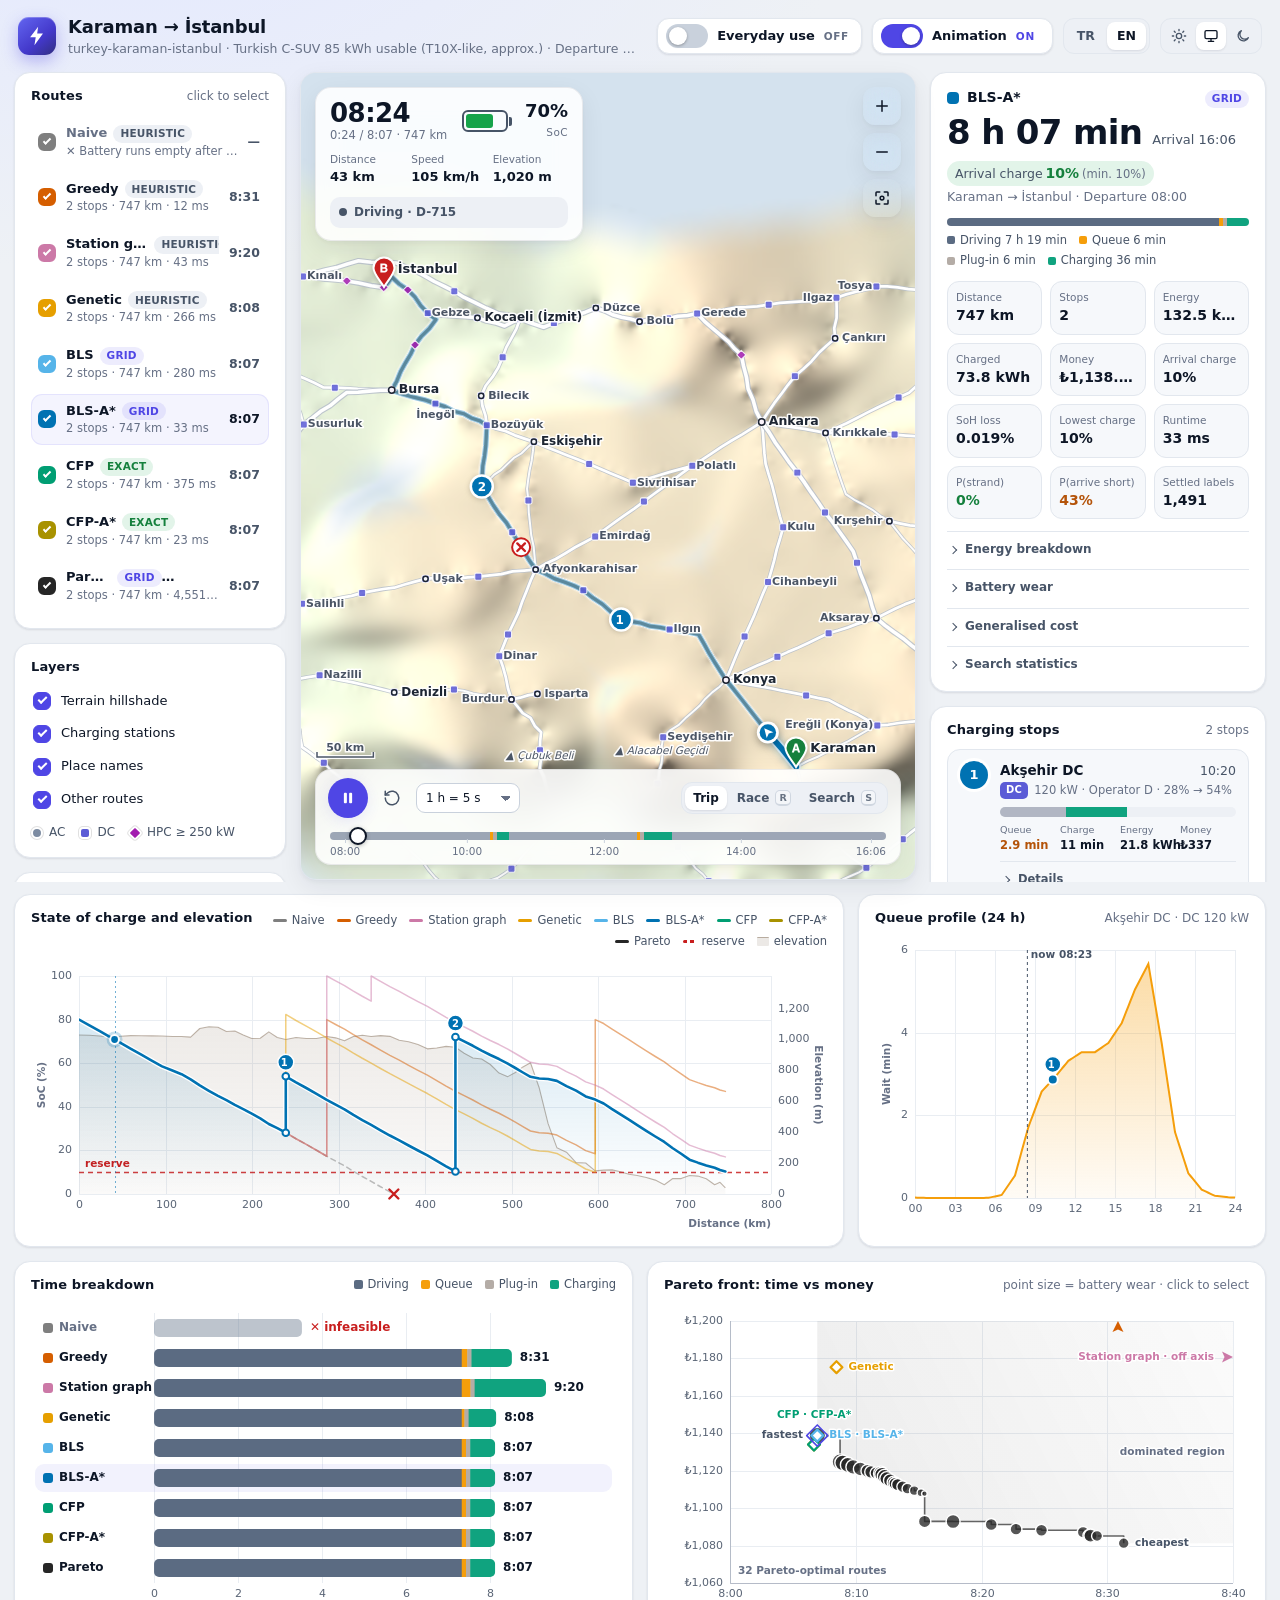
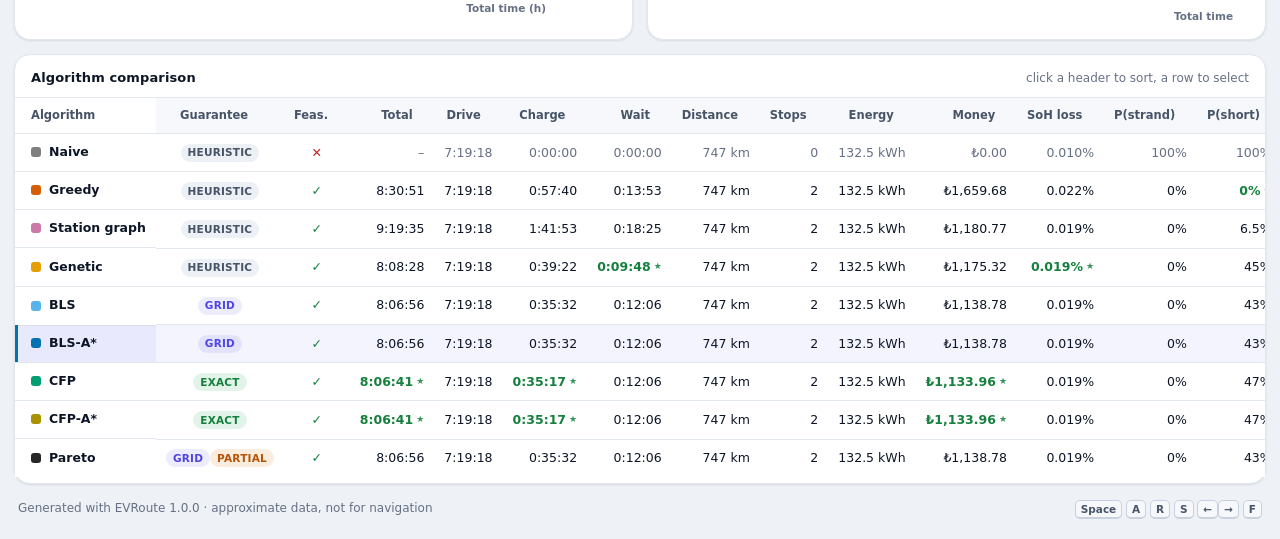
==== commit 63cca353: "Docs images and demo pages: the 1.0 viewer and all vehicle presets The charging-curve figure showed " ====
--- a/docs/demo/index.html
+++ b/docs/demo/index.html
@@ -200,9 +200,12 @@
 /* ==========================================================================
    EVRoute viewer -- page layout.
 
+   Wide:      (>= 2200 px) the trip column holds two columns of results
+              (summary | stops); the side columns grow with the window
    Desktop:   header / [controls | map | trip] / charts + table / footer
    Tablet:    header / map / [controls | trip] / charts
    Phone:     everything stacked below the map, no horizontal page scroll.
+   The app has no maximum width: the map takes what the side columns leave.
    ========================================================================== */
 
 *, *::before, *::after { box-sizing: border-box; }
@@ -224,9 +227,9 @@
 h1, h2, h3, p { margin: 0; }
 
 .app {
-  --map-h: clamp(520px, calc(100vh - 92px), 980px);
+  --map-h: clamp(520px, calc(100vh - 92px), 1400px);
   display: grid;
-  grid-template-columns: 300px minmax(0, 1fr) 368px;
+  grid-template-columns: clamp(300px, 17vw, 400px) minmax(0, 1fr) clamp(368px, 21vw, 500px);
   grid-template-rows: auto var(--map-h) auto auto;
   grid-template-areas:
     "top    top    top"
@@ -235,8 +238,6 @@
     "foot   foot   foot";
   gap: var(--gap);
   padding: 0 var(--gap) var(--gap);
-  max-width: 2200px;
-  margin: 0 auto;
 }
 
 .topbar  { grid-area: top; }
@@ -336,6 +337,8 @@
 .chart-pareto { grid-column: span 6; }
 .bottom.no-pareto .chart-time { grid-column: span 12; }
 .table-card   { grid-column: span 12; }
+/* everyday use hides the research charts: the SoC chart takes the whole row at every width */
+.app[data-view="everyday"] .chart-soc { grid-column: 1 / -1; }
 
 .footer {
   display: flex;
@@ -348,6 +351,19 @@
 }
 
 /* ---------------------------------------------------------- breakpoints */
+@media (min-width: 2200px) {
+  /* a third column of results: the trip column shows the summary and the stops side by side */
+  .app { grid-template-columns: clamp(340px, 15vw, 440px) minmax(0, 1fr) clamp(760px, 32vw, 1040px); }
+  .panel-right { display: grid; grid-template-columns: minmax(0, 1fr) minmax(0, 1fr); align-content: start; align-items: start; }
+  .panel-right > .plan-own, .panel-right > .wide-span { grid-column: 1 / -1; }
+  .chart-soc { grid-column: span 6; }
+  .chart-wait { grid-column: span 3; }
+  .chart-time, .bottom.no-pareto .chart-time { grid-column: span 3; }
+  .chart-pareto { grid-column: span 5; }
+  .table-card { grid-column: span 7; }
+  .bottom.no-pareto .table-card { grid-column: span 12; }
+}
+
 @media (max-width: 1360px) {
   .app { grid-template-columns: 272px minmax(0, 1fr) 336px; }
 }
@@ -389,7 +405,7 @@
   }
   .topbar { flex-wrap: wrap; padding-top: 10px; gap: 10px; }
   .brand { flex: 1 1 100%; }
-  .topbar-actions { flex: 1 1 100%; justify-content: space-between; }
+  .topbar-actions { flex: 1 1 100%; flex-wrap: wrap; justify-content: space-between; row-gap: 8px; }
   .brand-text h1 { font-size: 16px; }
   .chart-soc, .chart-wait, .chart-time, .chart-pareto, .table-card,
   .bottom.no-pareto .chart-time { grid-column: span 12; }
@@ -500,6 +516,7 @@
 .btn-primary:hover { background: var(--accent-hover); }
 .btn-primary kbd { background: rgba(255, 255, 255, .18); border-color: rgba(255, 255, 255, .3); color: inherit; }
 .btn-block { width: 100%; }
+a.btn { color: var(--text); text-decoration: none; }
 .btn[disabled] { opacity: .65; cursor: progress; }
 
 .btn-icon {
@@ -690,15 +707,16 @@
 .check-sm input { width: 15px; height: 15px; border-radius: 5px; }
 
 /* ---------------------------------------------------------- live form */
-.od-grid { display: grid; grid-template-columns: minmax(0, 1fr) auto minmax(0, 1fr); align-items: end; gap: 6px; }
-.btn-swap { margin-bottom: 11px; width: 30px; height: 36px; }
-.od-dot {
-  display: inline-grid; place-items: center;
-  width: 16px; height: 16px; border-radius: 50%;
-  font-size: 10px; font-weight: 800; color: #fff;
-}
-.od-a { background: var(--pin-a); }
-.od-b { background: var(--pin-b); }
+/* origin above destination, the swap button beside both: a picker gets the column's whole width */
+.od-grid { display: grid; grid-template-columns: minmax(0, 1fr) auto; grid-template-areas: "a swap" "b swap"; align-items: center; column-gap: 6px; }
+.od-grid > .field:first-child { grid-area: a; }
+.od-grid > .field:last-child { grid-area: b; }
+.btn-swap { grid-area: swap; width: 30px; height: 36px; margin-top: 12px; }
+/* origin / destination circles: an SVG whose letter is centred by construction (EVR.util.odDot) */
+.od-dot { flex: none; display: inline-block; width: 16px; height: 16px; vertical-align: middle; }
+.od-dot circle { fill: var(--pin-a); }
+.od-dot.od-b circle { fill: var(--pin-b); }
+.od-dot path { fill: #fff; }
 .pick-row { display: flex; align-items: center; justify-content: space-between; gap: 8px; margin: -3px 0 12px; }
 .pick-row .hint { font-size: 11.5px; line-height: 1.3; }
 .algo-picks { border: 0; padding: 0; margin: 8px 0 14px; }
@@ -706,6 +724,38 @@
 #algo-picks { display: grid; grid-template-columns: 1fr 1fr; gap: 0 8px; }
 #algo-picks .check { font-size: 12.5px; padding: 3px 0; }
 .form-error { margin-top: 10px; color: var(--bad); font-size: 12.5px; }
+/* a run stopped by a web budget (web site only): what happened and the local command */
+.form-note {
+  margin-top: 10px; padding: 9px 11px;
+  border-radius: var(--radius-xs);
+  background: var(--warn-soft);
+  color: var(--text-2);
+  font-size: 12px; line-height: 1.45;
+}
+.form-note p { margin: 0 0 6px; }
+.form-note b { color: var(--warn); }
+/* one command per line, never broken inside an option: long lines scroll */
+.form-note .cmd {
+  margin: 0; padding: 7px 9px;
+  border-radius: 7px;
+  background: var(--surface);
+  border: 1px solid var(--border);
+  font: 11px/1.45 var(--mono);
+  color: var(--text);
+  white-space: pre; overflow-x: auto;
+  -webkit-overflow-scrolling: touch;
+  scrollbar-width: thin;
+}
+.form-note .cmd-actions { display: flex; justify-content: flex-end; margin-top: 6px; }
+.form-note .btn-copy {
+  height: 24px; padding: 0 10px;
+  border-radius: 6px;
+  border: 1px solid var(--border);
+  background: var(--surface-2);
+  color: var(--text-2);
+  font-size: 11px; font-weight: 650;
+}
+.form-note .btn-copy:hover { color: var(--text); background: var(--surface-3); }
 .badge-live { background: var(--ok-soft); color: var(--ok); }
 .live-card .toggles { margin: 2px 0 4px; }
 
@@ -721,6 +771,239 @@
 .busy .spinner { display: inline-block; }
 .busy kbd { display: none; }
 @keyframes spin { to { transform: rotate(360deg); } }
+
+/* ------------------------------------------- searchable picker (combo.js) */
+/* the <select> stays in the page as the source of truth, visually hidden */
+select.combo-native {
+  position: absolute !important;
+  width: 1px !important; height: 1px !important;
+  padding: 0 !important; margin: -1px !important; border: 0 !important;
+  overflow: hidden; clip: rect(0 0 0 0); clip-path: inset(50%);
+  opacity: 0; pointer-events: none;
+}
+.combo { position: relative; min-width: 0; }
+.combo-input {
+  width: 100%; min-width: 0; height: 36px;
+  padding: 0 30px 0 10px;
+  border-radius: 10px;
+  border: 1px solid var(--border-strong);
+  background: var(--surface);
+  color: var(--text);
+  text-overflow: ellipsis;
+  transition: border-color .15s var(--ease), box-shadow .15s var(--ease);
+}
+.combo-input:hover { border-color: var(--text-3); }
+.combo-input:focus { outline: none; border-color: var(--accent); box-shadow: var(--focus-ring); }
+.combo-input:disabled { opacity: .6; }
+.combo-toggle {
+  position: absolute; right: 3px; top: 3px;
+  width: 28px; height: 30px; padding: 0;
+  border: 0; border-radius: 8px; background: transparent; color: var(--text-3);
+  display: grid; place-items: center;
+}
+.combo-toggle svg { width: 15px; height: 15px; fill: none; stroke: currentColor; stroke-width: 2.2; transition: transform .15s var(--ease); }
+.combo.open .combo-toggle svg { transform: rotate(180deg); }
+.combo-list {
+  position: fixed; z-index: 60;
+  margin: 0; padding: 4px;
+  list-style: none;
+  overflow-y: auto; overscroll-behavior: contain;
+  border-radius: 12px;
+  background: var(--surface);
+  border: 1px solid var(--border);
+  box-shadow: var(--shadow-3);
+  scrollbar-width: thin;
+  font-size: 13px;
+}
+.combo-list li[role="option"] {
+  display: grid; grid-template-columns: minmax(0, 1fr) auto; align-items: center; gap: 1px 8px;
+  padding: 6px 9px;
+  border-radius: 8px;
+  cursor: pointer;
+}
+.combo-list li[aria-selected="true"] { font-weight: 650; }
+.combo-list li[aria-selected="true"] .combo-main::after { content: " ✓"; color: var(--accent); }
+.combo-list li.active { background: var(--accent-soft); }
+.combo-list .combo-main { min-width: 0; overflow: hidden; text-overflow: ellipsis; white-space: nowrap; }
+.combo-list .combo-sub { grid-column: 1 / -1; font-size: 11.5px; color: var(--text-3); font-variant-numeric: tabular-nums; }
+.combo-list mark { background: color-mix(in srgb, var(--warn) 26%, transparent); color: inherit; border-radius: 3px; padding: 0 1px; }
+.combo-list .combo-empty { color: var(--text-3); cursor: default; display: block; }
+.combo-list .combo-more { padding: 6px 9px; color: var(--text-3); font-size: 12px; }
+
+/* --------------------------------------------- chemistry badge, connectors */
+.chem-badge {
+  display: inline-flex; align-items: center; justify-content: center;
+  height: 18px; padding: 0 6px;
+  border-radius: 6px;
+  font: 750 10.5px/1 var(--font); letter-spacing: .03em;
+  color: #fff; background: var(--text-3);
+  white-space: nowrap;
+}
+.chem-LFP { background: #0e7c66; }
+.chem-NMC { background: #4f46e5; }
+.chem-NCA { background: #9d4edd; }
+:root[data-theme="dark"] .chem-LFP { background: #138a72; }
+:root[data-theme="dark"] .chem-NMC { background: #5b5bd6; }
+.conn-chips { display: inline-flex; flex-wrap: wrap; gap: 4px; }
+.conn {
+  display: inline-flex; align-items: center; height: 19px; padding: 0 7px;
+  border-radius: 999px;
+  font-size: 11px; font-weight: 650; white-space: nowrap;
+  background: var(--surface-3); color: var(--text-2);
+  border: 1px solid var(--border);
+}
+.conn-dc { background: var(--accent-softer); color: var(--accent); border-color: var(--accent-soft); }
+
+/* ------------------------------------------------- vehicle details card */
+.veh-card { margin: -4px 0 11px; padding: 9px 10px; border-radius: 12px; background: var(--surface-2); border: 1px solid var(--border); }
+.veh-card:empty { display: none; }
+.veh-head { display: flex; align-items: center; flex-wrap: wrap; gap: 4px 7px; min-width: 0; margin-bottom: 6px; }
+.veh-head .veh-name { flex: 1 1 120px; font-size: 13px; min-width: 0; overflow: hidden; text-overflow: ellipsis; white-space: nowrap; }
+.veh-head .conn-chips { flex-wrap: nowrap; }
+.veh-note { font-size: 11px; color: var(--text-3); min-width: 0; overflow: hidden; text-overflow: ellipsis; white-space: nowrap; }
+.veh-stats { display: grid; grid-template-columns: repeat(3, minmax(0, 1fr)); gap: 6px; }
+.veh-stat { min-width: 0; }
+.veh-stat small { display: block; font-size: 10.5px; color: var(--text-3); white-space: nowrap; overflow: hidden; text-overflow: ellipsis; }
+.veh-stat b { display: block; font-size: 13px; font-weight: 700; font-variant-numeric: tabular-nums; white-space: nowrap; overflow: hidden; text-overflow: ellipsis; }
+.veh-conn { margin-left: auto; display: inline-flex; min-width: 0; }
+.field-dcmax label .unit { margin-left: auto; }
+.field-dcmax input::placeholder { color: var(--text-3); }
+
+/* ---------------------------------------------------- chips, field labels */
+.field-label { font-size: 12px; font-weight: 600; color: var(--text-2); align-self: flex-start; }
+.chips { display: flex; flex-wrap: wrap; gap: 6px; margin-top: 4px; }
+.chip {
+  height: 28px; padding: 0 12px;
+  border-radius: 999px;
+  border: 1px solid var(--border-strong);
+  background: var(--surface);
+  color: var(--text-2);
+  font-size: 12.5px; font-weight: 650;
+  transition: background .15s var(--ease), border-color .15s var(--ease), color .15s var(--ease);
+}
+.chip:hover { border-color: var(--accent); color: var(--text); }
+.chip[aria-pressed="true"] { background: var(--accent); border-color: var(--accent); color: var(--accent-contrast); }
+.seg-block { display: flex; }
+.seg-block button { flex: 1 1 0; justify-content: center; }
+
+/* ------------------------------------------- research / everyday parts */
+.app:not([data-view="everyday"]) [data-everyday] { display: none !important; }
+.app[data-view="everyday"] [data-research] { display: none !important; }
+
+/* ---------------------------------------- research detail (collapsible) */
+details.sec { margin-top: 8px; border-top: 1px solid var(--border); padding-top: 6px; }
+details.sec > summary {
+  list-style: none; cursor: pointer;
+  display: flex; align-items: center; gap: 6px;
+  font-size: 12px; font-weight: 650; color: var(--text-2);
+  padding: 3px 2px; border-radius: 6px;
+}
+details.sec > summary::-webkit-details-marker { display: none; }
+details.sec > summary::before {
+  content: ""; width: 6px; height: 6px; flex: none;
+  border-right: 1.8px solid currentColor; border-bottom: 1.8px solid currentColor;
+  transform: rotate(-45deg); transition: transform .15s var(--ease); margin: 0 3px 0 1px;
+}
+details.sec[open] > summary::before { transform: rotate(45deg); }
+details.sec > summary:hover { color: var(--text); }
+.kv.kv-detail { margin-top: 6px; font-size: 12px; gap: 4px 10px; }
+.kv.kv-detail dd { white-space: normal; overflow: visible; overflow-wrap: anywhere; }
+.kv-detail dt.tip-term, .tip-term { text-decoration: underline dotted var(--border-strong); text-underline-offset: 3px; }
+.stop details.sec { margin-top: 8px; }
+.stop details.sec > summary { font-size: 11.5px; }
+.summary-card details.sec:first-of-type { margin-top: 12px; }
+#scenario-vehicle .veh-card { margin: 0 0 10px; }
+.curve-box { margin: 0 0 12px; }
+.curve-head { font-size: 12px; font-weight: 650; color: var(--text-2); margin-bottom: 4px; }
+.curve-canvas { display: block; width: 100%; height: 118px; }
+
+/* ------------------------------------------- everyday use: the trip plan */
+.itin-card .card-head { align-items: center; flex-wrap: wrap; row-gap: 8px; }
+.itin-actions { display: flex; flex-wrap: wrap; gap: 6px; margin-left: auto; }
+.btn-sm { height: 30px; padding: 0 10px; font-size: 12.5px; border-radius: 9px; gap: 6px; }
+.btn-sm svg { width: 15px; height: 15px; fill: none; stroke: currentColor; stroke-width: 2; }
+a.btn-sm { color: var(--text); }
+a.btn-sm:hover { text-decoration: none; }
+.itin-totals { display: grid; grid-template-columns: repeat(auto-fill, minmax(146px, 1fr)); gap: 8px; margin-bottom: 14px; }
+.itin-total { padding: 8px 10px; border-radius: 12px; background: var(--surface-2); border: 1px solid var(--border); min-width: 0; }
+.itin-total small { display: block; font-size: 11px; color: var(--text-3); white-space: nowrap; overflow: hidden; text-overflow: ellipsis; }
+.itin-total b { display: block; font-size: 15.5px; font-weight: 750; font-variant-numeric: tabular-nums; white-space: nowrap; overflow: hidden; text-overflow: ellipsis; }
+.itin-total b small { display: inline; font-size: 11.5px; font-weight: 600; color: var(--text-3); }
+.itin-total.good { background: var(--ok-soft); border-color: transparent; grid-column: span 2; }
+.itin-od { margin: -4px 0 10px; font-size: 12.5px; color: var(--text-3); }
+.itin-total.good b { color: var(--ok); }
+.itin-steps { list-style: none; margin: 0; padding: 0; position: relative; }
+.itin-step { position: relative; display: grid; grid-template-columns: 28px minmax(0, 1fr); gap: 10px; padding: 0 0 12px; }
+.itin-step::before { content: ""; position: absolute; left: 13px; top: 22px; bottom: -2px; width: 2px; background: var(--border-strong); }
+.itin-step.itin-end::before { display: none; }
+.itin-step.itin-drive::before { background: repeating-linear-gradient(to bottom, var(--text-3) 0 4px, transparent 4px 8px); opacity: .7; top: 0; bottom: 0; }
+.itin-mark { display: grid; place-items: center; width: 28px; min-height: 22px; position: relative; z-index: 1; }
+.itin-mark .od-dot { width: 22px; height: 22px; }
+.itin-mark > i { display: none; }
+.itin-num {
+  width: 24px; height: 24px; border-radius: 50%;
+  display: grid; place-items: center;
+  background: var(--c-charge); color: #fff; font-weight: 800; font-size: 12px;
+  box-shadow: 0 0 0 3px var(--surface);
+}
+.itin-body { min-width: 0; }
+.itin-title { display: flex; align-items: baseline; justify-content: space-between; gap: 8px; }
+.itin-title b { font-size: 13.5px; min-width: 0; overflow: hidden; text-overflow: ellipsis; white-space: nowrap; }
+.itin-clock { font-variant-numeric: tabular-nums; font-weight: 650; color: var(--text-2); white-space: nowrap; }
+.itin-sub { font-size: 12px; color: var(--text-2); font-variant-numeric: tabular-nums; margin-top: 2px; }
+.itin-drive .itin-body { padding: 3px 0 2px; color: var(--text-3); }
+.itin-soc { font-size: 12.5px; font-weight: 650; font-variant-numeric: tabular-nums; margin-top: 3px; }
+.itin-notes { display: flex; flex-wrap: wrap; gap: 4px; margin-top: 5px; }
+.itin-warn { padding: 2px 7px; border-radius: 6px; background: var(--warn-soft); color: var(--warn); font-size: 11.5px; font-weight: 650; }
+.itin-note { margin-top: 4px; font-size: 11.5px; color: var(--text-3); }
+.trip-veh { font-size: 13px; margin-bottom: 8px; }
+#trip-card .veh-card { margin: 0 0 10px; }
+.app[data-view="everyday"] .field-row { grid-template-columns: minmax(0, 1fr); }
+.switch-state { display: inline-block; text-align: left; }
+
+/* print the trip plan only (everyday use: "Print") */
+@media print {
+  body.print-itinerary { background: #fff !important; }
+  body.print-itinerary .app { display: block; padding: 0; }
+  body.print-itinerary .app > :not(#panel-right), body.print-itinerary #panel-right > :not(#itinerary-card),
+  body.print-itinerary .skip-link, body.print-itinerary .ui-tip, body.print-itinerary .fatal,
+  body.print-itinerary .combo-list, body.print-itinerary .itin-actions { display: none !important; }
+  body.print-itinerary #panel-right { display: block; overflow: visible; margin: 0; padding: 0; }
+  body.print-itinerary #itinerary-card {
+    --surface: #fff; --surface-2: #f4f6f9; --border: #d8dde5; --border-strong: #b9c1cc;
+    --text: #000; --text-2: #222; --text-3: #555; --ok: #15803d; --ok-soft: #e6f4ea; --warn: #92400e; --warn-soft: #fdf1dc;
+    background: #fff; color: #000; box-shadow: none; border: 0; padding: 0;
+  }
+  body.print-itinerary .itin-step { break-inside: avoid; }
+}
+
+/* ------------------------------------------------- tooltip (tooltip.js) */
+.ui-tip {
+  position: fixed; z-index: 80; left: 0; top: 0;
+  max-width: 320px;
+  padding: 7px 10px;
+  border-radius: 9px;
+  background: var(--text);
+  color: var(--surface);
+  font: 500 12px/1.42 var(--font);
+  box-shadow: var(--shadow-3);
+  pointer-events: none;
+  opacity: 0;
+  transform: translateY(2px);
+  transition: opacity .12s var(--ease), transform .12s var(--ease);
+  white-space: normal;
+  overflow-wrap: anywhere;
+}
+.ui-tip.show { opacity: 1; transform: none; }
+.ui-tip::after {
+  content: ""; position: absolute; left: calc(var(--arrow-x, 50%) - 5px);
+  width: 10px; height: 10px; background: inherit; transform: rotate(45deg); border-radius: 2px;
+}
+.ui-tip[data-side="above"]::after { bottom: -4px; }
+.ui-tip[data-side="below"]::after { top: -4px; }
+:root[data-theme="dark"] .ui-tip { background: #eef2f8; color: #0d1626; }
+[data-tip] { -webkit-touch-callout: none; }
+.metric[data-tip], .veh-stat[data-tip], th[data-tip] button, .legend-stations [data-tip], .tip-term { cursor: help; }
 
 /* ------------------------------------------------------- algorithm list */
 .algo-list { list-style: none; margin: 0; padding: 0; display: flex; flex-direction: column; gap: 4px; }
@@ -784,6 +1067,7 @@
 .st-ac { background: var(--st-ac); }
 .st-dc { background: var(--st-dc); border-radius: 4px; }
 .st-hpc { background: var(--st-hpc); transform: rotate(45deg) scale(.92); border-radius: 3px; }
+.st-off { background: var(--surface); border-color: var(--text-3); box-shadow: none; }
 
 .kv { display: grid; grid-template-columns: auto minmax(0, 1fr); gap: 5px 12px; margin: 0; font-size: 12.5px; }
 .kv dt { color: var(--text-3); }
@@ -799,6 +1083,14 @@
 .summary-hero { display: flex; align-items: baseline; gap: 10px; margin: 6px 0 2px; flex-wrap: wrap; }
 .summary-hero .big { font-size: 34px; font-weight: 750; letter-spacing: -.02em; font-variant-numeric: tabular-nums; line-height: 1.1; }
 .summary-hero .arrive { color: var(--text-2); font-size: 13px; }
+.arrive-soc {
+  display: inline-flex; align-items: baseline; gap: 3px;
+  padding: 2px 8px; border-radius: 999px;
+  background: var(--ok-soft); color: var(--text-2);
+  font-size: 12.5px; font-variant-numeric: tabular-nums; white-space: nowrap;
+}
+.arrive-soc b { color: var(--ok); font-size: 14px; font-weight: 750; }
+.arrive-soc small { color: var(--text-3); font-size: 11.5px; }
 .summary-route { color: var(--text-3); font-size: 12.5px; margin-bottom: 12px; overflow: hidden; text-overflow: ellipsis; white-space: nowrap; }
 .summary-bar { display: flex; height: 8px; border-radius: 999px; overflow: hidden; background: var(--surface-3); margin: 4px 0 6px; }
 .summary-bar i { display: block; height: 100%; }
@@ -818,7 +1110,7 @@
 .metric.good b { color: var(--ok); }
 .metric.warn b { color: var(--warn); }
 .metric.bad b { color: var(--bad); }
-.metric[title] { cursor: help; }
+
 .summary-warn {
   margin-top: 10px; padding: 9px 11px;
   border-radius: 11px;
@@ -895,7 +1187,8 @@
 .hud-main { display: flex; align-items: center; gap: 12px; }
 .hud-clock { flex: 1; min-width: 0; }
 .hud-time { display: block; font-size: 26px; font-weight: 750; letter-spacing: -.02em; line-height: 1.05; }
-.hud-sub { display: block; font-size: 11.5px; color: var(--text-3); white-space: nowrap; overflow: hidden; text-overflow: ellipsis; }
+/* a long trip's clock and distance wrap rather than being cut */
+.hud-sub { display: block; font-size: 11.5px; line-height: 1.3; color: var(--text-3); }
 .battery { display: flex; align-items: center; }
 .battery-body {
   position: relative;
@@ -977,8 +1270,13 @@
 .tip-title { font-weight: 700; font-size: 13.5px; margin-bottom: 2px; }
 .tip-sub { color: var(--text-3); font-size: 11.5px; margin-bottom: 8px; display: flex; gap: 6px; align-items: center; flex-wrap: wrap; }
 .tip-grid { display: grid; grid-template-columns: auto auto; gap: 3px 14px; font-variant-numeric: tabular-nums; }
-.tip-grid span:nth-child(odd) { color: var(--text-3); }
-.tip-grid span:nth-child(even) { text-align: right; font-weight: 650; }
+.tip-grid > .k { color: var(--text-3); }
+.tip-grid > .v { text-align: right; font-weight: 650; }
+.tip-grid .tip-grid-head { grid-column: 1 / 3; font-weight: 650; color: var(--text); margin-top: 4px; text-align: left; }
+.tip-grid .ok { color: var(--ok); }
+.tip-grid .bad { color: var(--bad); }
+.tip-grid .conn-chips { justify-content: flex-end; }
+.tip-warn { margin: -2px 0 8px; padding: 5px 8px; border-radius: 8px; background: var(--bad-soft); color: var(--bad); font-size: 11.5px; font-weight: 650; }
 .tip-spark { display: block; width: 100%; height: 44px; margin-top: 8px; }
 .tip-spark-label { display: flex; justify-content: space-between; font-size: 10.5px; color: var(--text-3); margin-top: 2px; }
 
@@ -988,7 +1286,54 @@
   background: color-mix(in srgb, var(--bg) 45%, transparent);
   -webkit-backdrop-filter: blur(2px); backdrop-filter: blur(2px);
   font-weight: 650;
+  text-align: center; padding: 16px;
 }
+.map-busy .btn-sm { height: 32px; padding: 0 14px; font-size: 13px; }
+
+/* web site pages: the logo leads home, a GitHub link in the top bar */
+a.brand-home { color: #fff; }
+a.brand-home:hover { filter: brightness(1.08); }
+a.brand-home:focus-visible, a.site-repo:focus-visible { outline: none; box-shadow: var(--focus-ring); }
+a.site-repo { color: var(--text-2); }
+/* live mode on a phone: a shortcut from the map to the form (shown below 760 px only) */
+.plan-own:not([hidden]) { display: none; }
+
+/* first-visit loading screen of the in-browser planner (web site only) */
+.boot {
+  position: absolute; inset: 0; z-index: 6;
+  display: grid; place-items: center;
+  padding: 16px;
+  background: color-mix(in srgb, var(--bg) 40%, transparent);
+  -webkit-backdrop-filter: blur(3px); backdrop-filter: blur(3px);
+}
+.boot[hidden] { display: none; }
+.boot-card {
+  width: min(420px, 100%);
+  padding: 18px 20px 16px;
+  border-radius: var(--radius);
+}
+.boot-head { display: flex; align-items: center; gap: 12px; margin-bottom: 8px; }
+.boot-head .brand-mark { width: 32px; height: 32px; border-radius: 9px; }
+.boot-head .brand-mark svg { width: 18px; height: 18px; }
+.boot-head h2 { font-size: 16px; font-weight: 700; letter-spacing: -.01em; }
+.boot-lead { margin: 0 0 12px; color: var(--text-2); font-size: 12.5px; line-height: 1.5; }
+.boot-steps { list-style: none; margin: 0; padding: 0; display: grid; gap: 9px; }
+.boot-steps li {
+  display: grid; grid-template-columns: 14px minmax(0, 1fr) auto; align-items: center; gap: 4px 9px;
+  font-size: 13px; color: var(--text-3);
+}
+.boot-steps li[data-state="active"], .boot-steps li[data-state="done"] { color: var(--text); }
+.boot-label { min-width: 0; overflow: hidden; text-overflow: ellipsis; white-space: nowrap; }
+.boot-val { font-variant-numeric: tabular-nums; font-size: 12px; color: var(--text-2); white-space: nowrap; }
+.boot-dot { width: 10px; height: 10px; border-radius: 50%; border: 2px solid var(--border-strong); }
+.boot-steps li[data-state="active"] .boot-dot { border-color: var(--accent); border-right-color: transparent; animation: spin .8s linear infinite; }
+.boot-steps li[data-state="done"] .boot-dot { border-color: var(--ok); background: var(--ok); }
+.boot-bar { grid-column: 2 / 4; height: 4px; border-radius: 999px; background: var(--surface-3); overflow: hidden; }
+.boot-bar i { display: block; height: 100%; width: 0; border-radius: inherit; background: var(--accent); transition: width .2s var(--ease); }
+.boot-steps li[data-state="done"] .boot-bar i { background: var(--ok); }
+.boot-steps li[data-state="todo"] .boot-bar { opacity: .5; }
+.boot-card .form-error { margin: 12px 0 0; }
+.boot-card #boot-retry { margin-top: 10px; }
 
 .toast {
   position: absolute; left: 50%; top: 14px; z-index: 7;
@@ -1086,10 +1431,10 @@
 
 /* ---------------------------------------------------------------- charts */
 .chart-card { display: flex; flex-direction: column; min-height: 0; }
-.chart { position: relative; flex: 1; min-height: 220px; }
-.chart-soc .chart { min-height: 270px; }
+.chart { position: relative; flex: 1; min-height: clamp(220px, 22vh, 340px); }
+.chart-soc .chart { min-height: clamp(270px, 26vh, 420px); }
 .chart-time .chart { min-height: 0; flex: none; }
-.chart-pareto .chart { min-height: 260px; }
+.chart-pareto .chart { min-height: clamp(260px, 26vh, 420px); }
 .chart canvas { position: absolute; inset: 0; width: 100%; height: 100%; display: block; }
 .chart-legend { display: flex; flex-wrap: wrap; justify-content: flex-end; gap: 4px 12px; font-size: 11.5px; color: var(--text-2); min-width: 0; flex: 1 1 0; }
 .chart-card .card-head h2 { flex: 0 0 auto; }
@@ -1166,7 +1511,16 @@
 }
 
 /* ------------------------------------------------------------- phones */
+/* narrow trip column (1181-1360 px): smaller tiles, so that the values fit */
+@media (max-width: 1360px) and (min-width: 1181px) {
+  .metric { padding: 8px 8px; }
+  .metric b { font-size: 14px; }
+  .metric small { font-size: 10.5px; }
+}
+
 @media (max-width: 760px) {
+  .plan-own:not([hidden]) { display: inline-flex; gap: 8px; }
+  #live-card { scroll-margin-top: 10px; }
   .card-head { flex-wrap: wrap; row-gap: 6px; }
   .card-head h2 { flex: 1 0 auto; max-width: 100%; }
   .card-head .hint, .chart-legend { flex: 0 1 auto; margin-left: auto; white-space: normal; text-align: right; }
@@ -1199,6 +1553,7 @@
   .stop-grid { grid-template-columns: repeat(2, minmax(0, 1fr)); }
 }
 @media (max-width: 420px) {
+  a.site-repo { display: none; }   /* the logo leads to the web site, which links the repository */
   .hud { width: 184px; }
   .battery { display: none; }
   .hud-grid { grid-template-columns: 1fr 1fr; }
@@ -1219,7 +1574,7 @@
 </head>
 <body>
 <a class="skip-link" href="#map-wrap" data-i18n="skip_to_map">Haritaya geç</a>
-<div class="app" id="app" data-mode="static">
+<div class="app" id="app" data-mode="static" data-view="research">
 
   <!-- ============================================================ header -->
   <header class="topbar" id="topbar">
@@ -1233,24 +1588,30 @@
       </div>
     </div>
     <div class="topbar-actions">
-      <label class="switch switch-anim" id="anim-switch" title="A">
+      <label class="switch switch-everyday" id="everyday-switch" data-i18n-tip="tip_everyday">
+        <input type="checkbox" id="everyday-toggle" role="switch" aria-checked="false">
+        <span class="switch-track" aria-hidden="true"><span class="switch-thumb"></span></span>
+        <span class="switch-label" data-i18n="everyday">Günlük kullanım</span>
+        <span class="switch-state" id="everyday-state" aria-hidden="true">OFF</span>
+      </label>
+      <label class="switch switch-anim" id="anim-switch" data-i18n-tip="tip_animation">
         <input type="checkbox" id="anim-toggle" role="switch" aria-checked="false">
         <span class="switch-track" aria-hidden="true"><span class="switch-thumb"></span></span>
         <span class="switch-label" data-i18n="animation">Animasyon</span>
         <span class="switch-state" id="anim-state" aria-hidden="true">OFF</span>
       </label>
-      <div class="seg" role="group" id="lang-seg" data-i18n-aria="language">
+      <div class="seg" role="group" id="lang-seg" data-i18n-aria="language" data-i18n-tip="tip_language">
         <button type="button" data-lang="tr" aria-pressed="false">TR</button>
         <button type="button" data-lang="en" aria-pressed="false">EN</button>
       </div>
       <div class="seg seg-icons" role="group" id="theme-seg" data-i18n-aria="theme">
-        <button type="button" data-theme-choice="light" data-i18n-aria="theme_light" data-i18n-title="theme_light" aria-pressed="false">
+        <button type="button" data-theme-choice="light" data-i18n-aria="theme_light" data-i18n-tip="theme_light" aria-pressed="false">
           <svg viewBox="0 0 24 24" aria-hidden="true"><circle cx="12" cy="12" r="4"/><path d="M12 2v2M12 20v2M4.9 4.9l1.4 1.4M17.7 17.7l1.4 1.4M2 12h2M20 12h2M4.9 19.1l1.4-1.4M17.7 6.3l1.4-1.4"/></svg>
         </button>
-        <button type="button" data-theme-choice="auto" data-i18n-aria="theme_auto" data-i18n-title="theme_auto" aria-pressed="false">
+        <button type="button" data-theme-choice="auto" data-i18n-aria="theme_auto" data-i18n-tip="theme_auto" aria-pressed="false">
           <svg viewBox="0 0 24 24" aria-hidden="true"><rect x="3" y="4" width="18" height="12" rx="2"/><path d="M8 20h8M12 16v4"/></svg>
         </button>
-        <button type="button" data-theme-choice="dark" data-i18n-aria="theme_dark" data-i18n-title="theme_dark" aria-pressed="false">
+        <button type="button" data-theme-choice="dark" data-i18n-aria="theme_dark" data-i18n-tip="theme_dark" aria-pressed="false">
           <svg viewBox="0 0 24 24" aria-hidden="true"><path d="M20 14.5A8 8 0 1 1 9.5 4a6.5 6.5 0 0 0 10.5 10.5z"/></svg>
         </button>
       </div>
@@ -1261,77 +1622,97 @@
   <aside class="panel panel-left" id="panel-left" data-i18n-aria="controls">
 
     <section class="card live-card" id="live-card" hidden>
-      <div class="card-head"><h2 data-i18n="plan_trip">Rota planla</h2><span class="badge badge-live" data-i18n="live">canlı</span></div>
-      <div class="field" id="field-scenario">
+      <div class="card-head"><h2 data-i18n="plan_trip">Rota planla</h2><span class="badge badge-live" data-i18n="live" data-i18n-tip="tip_live" tabindex="0">canlı</span></div>
+      <div class="field" id="field-scenario" data-i18n-tip="tip_scenario">
         <label for="in-scenario" data-i18n="scenario">Senaryo</label>
         <select id="in-scenario"></select>
       </div>
       <div class="od-grid">
-        <div class="field">
-          <label for="in-origin"><span class="od-dot od-a">A</span><span data-i18n="origin">Başlangıç</span></label>
+        <div class="field" data-i18n-tip="tip_origin">
+          <label for="in-origin"><span><span data-od="A"></span><span data-i18n="origin">Başlangıç</span></span></label>
           <select id="in-origin"></select>
         </div>
-        <button type="button" class="btn-icon btn-swap" id="btn-swap" data-i18n-aria="swap" data-i18n-title="swap">
+        <button type="button" class="btn-icon btn-swap" id="btn-swap" data-i18n-aria="swap" data-i18n-tip="swap">
           <svg viewBox="0 0 24 24" aria-hidden="true"><path d="M7 4v14M7 18l-3-3M7 18l3-3M17 20V6M17 6l-3 3M17 6l3 3"/></svg>
         </button>
-        <div class="field">
-          <label for="in-destination"><span class="od-dot od-b">B</span><span data-i18n="destination">Varış</span></label>
+        <div class="field" data-i18n-tip="tip_destination">
+          <label for="in-destination"><span><span data-od="B"></span><span data-i18n="destination">Varış</span></span></label>
           <select id="in-destination"></select>
         </div>
       </div>
       <div class="pick-row">
-        <span class="hint" data-i18n="pick_hint">Haritaya tıklayın: başlangıç · Shift+tık: varış</span>
-        <div class="seg seg-sm" role="group" id="pick-seg" data-i18n-aria="map_click_sets">
+        <span class="hint" id="pick-hint" data-i18n="pick_hint">Haritaya tıklayın: başlangıç · Shift+tık: varış</span>
+        <div class="seg seg-sm" role="group" id="pick-seg" data-i18n-aria="map_click_sets" data-i18n-tip="tip_pick">
           <button type="button" data-pick="origin" aria-pressed="true">A</button>
           <button type="button" data-pick="destination" aria-pressed="false">B</button>
         </div>
       </div>
-      <div class="field">
+      <div class="field" id="field-vehicle" data-i18n-tip="tip_vehicle">
         <label for="in-vehicle" data-i18n="vehicle">Araç</label>
         <select id="in-vehicle"></select>
       </div>
-      <div class="field range-field">
+      <div class="veh-card" id="veh-card"></div>
+      <div class="field field-dcmax" id="field-dcmax" data-research data-i18n-tip="tip_dc_limit">
+        <label for="in-dcmax"><span data-i18n="dc_limit">DC şarj gücü sınırı</span><span class="unit">kW</span></label>
+        <input type="number" id="in-dcmax" min="3" max="500" step="1" inputmode="decimal">
+      </div>
+      <div class="field range-field" data-i18n-tip="tip_initial_soc">
         <label for="in-soc"><span data-i18n="initial_soc">Başlangıç şarjı</span><output id="out-soc"></output></label>
         <input type="range" id="in-soc" min="5" max="100" step="1">
       </div>
-      <div class="field range-field">
+      <div class="field range-field" data-research data-i18n-tip="tip_temperature">
         <label for="in-temp"><span data-i18n="temperature">Sıcaklık</span><output id="out-temp"></output></label>
         <input type="range" id="in-temp" min="-20" max="40" step="1">
       </div>
-      <div class="field-row">
-        <div class="field range-field">
-          <label for="in-reserve"><span data-i18n="reserve">Rezerv</span><output id="out-reserve"></output></label>
-          <input type="range" id="in-reserve" min="0" max="30" step="1">
+      <div class="field range-field" data-research data-i18n-tip="tip_reserve">
+        <label for="in-reserve"><span data-i18n="reserve">Rezerv</span><output id="out-reserve"></output></label>
+        <input type="range" id="in-reserve" min="0" max="30" step="1">
+      </div>
+      <div class="field range-field" data-i18n-tip="tip_min_arrival">
+        <label for="in-arrive"><span data-i18n="min_arrival">Minimum varış şarjı</span><output id="out-arrive"></output></label>
+        <input type="range" id="in-arrive" min="0" max="60" step="1">
+      </div>
+      <div class="field range-field field-minstop" id="field-minstop" data-i18n-tip="tip_min_stop">
+        <label for="in-minstop" data-research><span data-i18n="min_stop">Durakta en az şuna kadar şarj et</span><output id="out-minstop"></output></label>
+        <span class="field-label" data-everyday tabindex="0" data-i18n="charging_style">Şarj tarzı</span>
+        <input type="range" id="in-minstop" min="0" max="80" step="1" data-research>
+        <div class="chips" role="group" id="style-chips" data-i18n-aria="charging_style">
+          <button type="button" class="chip" data-style="hurry" aria-pressed="false" data-i18n="style_hurry">Acele</button>
+          <button type="button" class="chip" data-style="balanced" aria-pressed="false" data-i18n="style_balanced">Dengeli</button>
+          <button type="button" class="chip" data-style="relaxed" aria-pressed="false" data-i18n="style_relaxed">Rahat</button>
         </div>
-        <div class="field range-field">
-          <label for="in-arrive"><span data-i18n="min_arrival">Varış şarjı</span><output id="out-arrive"></output></label>
-          <input type="range" id="in-arrive" min="0" max="60" step="1">
+      </div>
+      <div class="field" data-everyday>
+        <span class="field-label" data-i18n="priority">Öncelik</span>
+        <div class="seg seg-block" role="group" id="prio-seg" data-i18n-aria="priority">
+          <button type="button" data-prio="time" aria-pressed="true" data-i18n="prio_fast">En hızlı</button>
+          <button type="button" data-prio="cost" aria-pressed="false" data-i18n="prio_cheap">En ucuz</button>
         </div>
       </div>
       <div class="field-row">
-        <div class="field">
+        <div class="field" data-research data-i18n-tip="tip_objective">
           <label for="in-objective" data-i18n="objective">Amaç</label>
           <select id="in-objective">
             <option value="time" data-i18n="objective_time">En kısa süre</option>
             <option value="cost" data-i18n="objective_cost">En düşük maliyet</option>
           </select>
         </div>
-        <div class="field">
+        <div class="field" data-i18n-tip="tip_departure">
           <label for="in-depart" data-i18n="departure">Kalkış</label>
           <input type="time" id="in-depart" step="300">
         </div>
       </div>
-      <div class="field">
+      <div class="field" data-research data-i18n-tip="tip_vot">
         <label for="in-vot"><span data-i18n="value_of_time">Zaman değeri</span> <span class="unit" id="vot-unit"></span></label>
         <input type="number" id="in-vot" min="0" max="100000" step="10" inputmode="decimal">
       </div>
       <div class="toggles">
-        <label class="check"><input type="checkbox" id="in-eco"><span data-i18n="eco_speeds">Eko hızlar (%100/90/80)</span></label>
-        <label class="check"><input type="checkbox" id="in-queue"><span data-i18n="queue_aware">Kuyruk farkındalığı</span></label>
+        <label class="check" data-research data-i18n-tip="tip_eco"><input type="checkbox" id="in-eco"><span data-i18n="eco_speeds">Eko hızlar (%100/90/80)</span></label>
+        <label class="check" data-research data-i18n-tip="tip_queue"><input type="checkbox" id="in-queue"><span data-i18n="queue_aware">Kuyrukları hesaba kat</span></label>
         <label class="check" id="field-tariff" hidden><input type="checkbox" id="in-tariff"><span data-i18n="tariff_toggle">Şarj tarifesi (%80 kuralı, puant saatleri)</span></label>
       </div>
-      <fieldset class="algo-picks">
-        <legend data-i18n="algorithms">Algoritmalar</legend>
+      <fieldset class="algo-picks" data-research>
+        <legend data-i18n="algorithms" data-i18n-tip="tip_algorithms">Algoritmalar</legend>
         <div id="algo-picks"></div>
       </fieldset>
       <button type="button" class="btn btn-primary btn-block" id="btn-plan">
@@ -1340,30 +1721,38 @@
         <kbd>⏎</kbd>
       </button>
       <p class="form-error" id="plan-error" role="alert" hidden></p>
+      <div class="form-note" id="plan-note" role="status" hidden></div>
     </section>
 
-    <section class="card" id="algo-card">
-      <div class="card-head"><h2 data-i18n="routes">Rotalar</h2><span class="hint" data-i18n="routes_hint">seçmek için tıklayın</span></div>
+    <section class="card" id="trip-card" data-everyday hidden>
+      <div class="card-head"><h2 data-i18n="trip">Yolculuk</h2></div>
+      <div id="trip-facts"></div>
+    </section>
+
+    <section class="card" id="algo-card" data-research>
+      <div class="card-head"><h2 data-i18n="routes" data-i18n-tip="tip_routes" tabindex="0">Rotalar</h2><span class="hint" data-i18n="routes_hint">seçmek için tıklayın</span></div>
       <ul class="algo-list" id="algo-list" role="listbox" data-i18n-aria="routes"></ul>
     </section>
 
     <section class="card" id="layers-card">
       <div class="card-head"><h2 data-i18n="layers">Katmanlar</h2></div>
       <div class="toggles">
-        <label class="check"><input type="checkbox" id="layer-terrain" checked><span data-i18n="layer_terrain">Arazi gölgelendirme</span></label>
+        <label class="check"><input type="checkbox" id="layer-terrain" checked><span data-i18n="layer_terrain">Arazi gölgelendirmesi</span></label>
         <label class="check"><input type="checkbox" id="layer-stations" checked><span data-i18n="layer_stations">Şarj istasyonları</span></label>
         <label class="check"><input type="checkbox" id="layer-labels" checked><span data-i18n="layer_labels">Yer adları</span></label>
-        <label class="check"><input type="checkbox" id="layer-others" checked><span data-i18n="layer_others">Diğer rotalar</span></label>
+        <label class="check" data-research><input type="checkbox" id="layer-others" checked><span data-i18n="layer_others">Diğer rotalar</span></label>
       </div>
       <div class="legend-stations">
-        <span><i class="st-ico st-ac"></i>AC</span>
-        <span><i class="st-ico st-dc"></i>DC</span>
-        <span><i class="st-ico st-hpc"></i>HPC ≥ 250 kW</span>
+        <span data-i18n-tip="tip_leg_ac" tabindex="0"><i class="st-ico st-ac"></i>AC</span>
+        <span data-i18n-tip="tip_leg_dc" tabindex="0"><i class="st-ico st-dc"></i>DC</span>
+        <span data-i18n-tip="tip_leg_hpc" tabindex="0"><i class="st-ico st-hpc"></i>HPC ≥ 250 kW</span>
+        <span id="legend-off" data-i18n-tip="tip_leg_unusable" tabindex="0" hidden><i class="st-ico st-off"></i><span data-i18n="leg_unusable">Uyumsuz</span></span>
       </div>
     </section>
 
-    <section class="card" id="scenario-card">
+    <section class="card" id="scenario-card" data-research>
       <div class="card-head"><h2 data-i18n="scenario">Senaryo</h2></div>
+      <div id="scenario-vehicle"></div>
       <dl class="kv" id="scenario-kv"></dl>
       <p class="disclaimer" id="disclaimer" hidden></p>
     </section>
@@ -1396,11 +1785,11 @@
     </div>
 
     <div class="map-tools" role="toolbar" data-i18n-aria="map_tools">
-      <button type="button" class="btn-icon glass" id="btn-zoom-in" data-i18n-aria="zoom_in" data-i18n-title="zoom_in">
+      <button type="button" class="btn-icon glass" id="btn-zoom-in" data-i18n-aria="zoom_in" data-i18n-tip="zoom_in">
         <svg viewBox="0 0 24 24" aria-hidden="true"><path d="M12 5v14M5 12h14"/></svg></button>
-      <button type="button" class="btn-icon glass" id="btn-zoom-out" data-i18n-aria="zoom_out" data-i18n-title="zoom_out">
+      <button type="button" class="btn-icon glass" id="btn-zoom-out" data-i18n-aria="zoom_out" data-i18n-tip="zoom_out">
         <svg viewBox="0 0 24 24" aria-hidden="true"><path d="M5 12h14"/></svg></button>
-      <button type="button" class="btn-icon glass" id="btn-fit" data-i18n-aria="fit_route" data-i18n-title="fit_route">
+      <button type="button" class="btn-icon glass" id="btn-fit" data-i18n-aria="fit_route" data-i18n-tip="fit_route">
         <svg viewBox="0 0 24 24" aria-hidden="true"><path d="M4 9V5a1 1 0 0 1 1-1h4M15 4h4a1 1 0 0 1 1 1v4M20 15v4a1 1 0 0 1-1 1h-4M9 20H5a1 1 0 0 1-1-1v-4"/><circle cx="12" cy="12" r="2.5"/></svg></button>
     </div>
 
@@ -1415,18 +1804,37 @@
     </div>
 
     <div class="map-tip" id="map-tip" role="tooltip" hidden></div>
-    <div class="map-busy" id="map-busy" hidden><span class="spinner spinner-lg"></span><span data-i18n="planning">Planlanıyor…</span></div>
+    <div class="map-busy" id="map-busy" hidden><span class="spinner spinner-lg"></span><span id="map-busy-text" data-i18n="planning">Planlanıyor…</span>
+      <button type="button" class="btn btn-sm" id="btn-stop" data-i18n="btn_stop" hidden>Durdur</button></div>
+
+    <!-- in-browser planner (web site only): first-visit loading screen -->
+    <div class="boot" id="boot" hidden>
+      <div class="boot-card glass" role="status" aria-live="polite" aria-labelledby="boot-title">
+        <div class="boot-head">
+          <div class="brand-mark" aria-hidden="true"><svg viewBox="0 0 24 24"><path d="M13.2 2 4.5 13.4h6.1L9.2 22l9.3-12.6h-6.3z"/></svg></div>
+          <h2 id="boot-title" data-i18n="boot_title">Planlayıcı tarayıcınızda</h2>
+        </div>
+        <p class="boot-lead" id="boot-lead"></p>
+        <ol class="boot-steps">
+          <li data-step="download" data-state="active"><span class="boot-dot" aria-hidden="true"></span><span class="boot-label" data-i18n="boot_download">Python indiriliyor</span><span class="boot-val"></span><span class="boot-bar" aria-hidden="true"><i></i></span></li>
+          <li data-step="install" data-state="todo"><span class="boot-dot" aria-hidden="true"></span><span class="boot-label" data-i18n="boot_install">EVRoute kuruluyor</span><span class="boot-val"></span><span class="boot-bar" aria-hidden="true"><i></i></span></li>
+          <li data-step="scenario" data-state="todo"><span class="boot-dot" aria-hidden="true"></span><span class="boot-label" data-i18n="boot_scenario">Senaryo yükleniyor</span><span class="boot-val"></span><span class="boot-bar" aria-hidden="true"><i></i></span></li>
+        </ol>
+        <p class="form-error" id="boot-error" role="alert" hidden></p>
+        <button type="button" class="btn btn-primary" id="boot-retry" data-i18n="boot_retry" hidden>Tekrar dene</button>
+      </div>
+    </div>
     <div class="toast" id="toast" role="status" aria-live="polite"></div>
 
     <div class="playbar glass" id="playbar" hidden>
       <div class="playbar-buttons">
-        <button type="button" class="btn-icon btn-play" id="btn-play" data-i18n-aria="play_pause" data-i18n-title="play_pause_key">
+        <button type="button" class="btn-icon btn-play" id="btn-play" data-i18n-aria="play_pause" data-i18n-tip="tip_play">
           <svg viewBox="0 0 24 24" class="ico-play" aria-hidden="true"><path d="M8 5.5v13a1 1 0 0 0 1.5.86l10.4-6.5a1 1 0 0 0 0-1.72L9.5 4.64A1 1 0 0 0 8 5.5z"/></svg>
           <svg viewBox="0 0 24 24" class="ico-pause" aria-hidden="true"><rect x="6.5" y="5" width="4" height="14" rx="1.2"/><rect x="13.5" y="5" width="4" height="14" rx="1.2"/></svg>
         </button>
-        <button type="button" class="btn-icon" id="btn-restart" data-i18n-aria="restart" data-i18n-title="restart">
+        <button type="button" class="btn-icon" id="btn-restart" data-i18n-aria="restart" data-i18n-tip="restart">
           <svg viewBox="0 0 24 24" aria-hidden="true"><path d="M3 12a9 9 0 1 0 3-6.7L3 8"/><path d="M3 3v5h5"/></svg></button>
-        <label class="speed" data-i18n-title="speed_title">
+        <label class="speed" data-i18n-tip="tip_speed">
           <span class="sr-only" data-i18n="speed_title">Hız</span>
           <select id="sel-speed">
             <option value="2">1 h = 2 s</option>
@@ -1435,10 +1843,10 @@
             <option value="20">1 h = 20 s</option>
           </select>
         </label>
-        <div class="seg seg-sm mode-seg" role="group" id="mode-seg" data-i18n-aria="mode">
-          <button type="button" data-mode="trip" aria-pressed="true" data-i18n-title="mode_trip_title"><span data-i18n="mode_trip">Yolculuk</span></button>
-          <button type="button" data-mode="race" aria-pressed="false" data-i18n-title="mode_race_title"><span data-i18n="mode_race">Yarış</span><kbd>R</kbd></button>
-          <button type="button" data-mode="search" aria-pressed="false" data-i18n-title="mode_search_title"><span data-i18n="mode_search">Arama</span><kbd>S</kbd></button>
+        <div class="seg seg-sm mode-seg" role="group" id="mode-seg" data-i18n-aria="mode" data-research>
+          <button type="button" data-mode="trip" aria-pressed="true" data-i18n-tip="mode_trip_title"><span data-i18n="mode_trip">Yolculuk</span></button>
+          <button type="button" data-mode="race" aria-pressed="false" data-i18n-tip="mode_race_title"><span data-i18n="mode_race">Yarış</span><kbd>R</kbd></button>
+          <button type="button" data-mode="search" aria-pressed="false" data-i18n-tip="mode_search_title"><span data-i18n="mode_search">Arama</span><kbd>S</kbd></button>
         </div>
       </div>
       <div class="timeline" id="timeline">
@@ -1452,8 +1860,11 @@
 
   <!-- ====================================================== right panel -->
   <aside class="panel panel-right" id="panel-right" data-i18n-aria="trip">
-    <section class="card summary-card" id="summary-card" aria-live="polite"></section>
-    <section class="card" id="stops-card">
+    <!-- live mode on a phone: the form comes after the trip panels; this leads to it -->
+    <a class="btn btn-block plan-own" id="plan-own" href="#live-card" hidden><span data-i18n="plan_own">Kendi yolculuğunuzu planlayın</span><span aria-hidden="true">↓</span></a>
+    <section class="card itin-card wide-span" id="itinerary-card" data-everyday aria-live="polite"></section>
+    <section class="card summary-card" id="summary-card" aria-live="polite" data-research></section>
+    <section class="card" id="stops-card" data-research>
       <div class="card-head"><h2 data-i18n="charging_stops">Şarj durakları</h2><span class="hint" id="stops-count"></span></div>
       <ol class="stops" id="stops"></ol>
     </section>
@@ -1463,35 +1874,35 @@
   <section class="bottom" id="bottom">
     <article class="card chart-card chart-soc">
       <div class="card-head">
-        <h2 data-i18n="chart_soc">Şarj durumu ve rakım</h2>
+        <h2 data-i18n="chart_soc" data-i18n-tip="tip_chart_soc" tabindex="0">Şarj durumu ve rakım</h2>
         <div class="chart-legend" id="legend-soc"></div>
       </div>
       <div class="chart" id="chart-soc"></div>
     </article>
-    <article class="card chart-card chart-wait">
+    <article class="card chart-card chart-wait" data-research>
       <div class="card-head">
-        <h2 data-i18n="chart_wait">Kuyruk profili (24 saat)</h2>
+        <h2 data-i18n="chart_wait" data-i18n-tip="tip_chart_wait" tabindex="0">Kuyruk profili (24 saat)</h2>
         <span class="hint" id="wait-station"></span>
       </div>
       <div class="chart" id="chart-wait"></div>
     </article>
-    <article class="card chart-card chart-time">
+    <article class="card chart-card chart-time" data-research>
       <div class="card-head">
-        <h2 data-i18n="chart_time">Süre dağılımı</h2>
+        <h2 data-i18n="chart_time" data-i18n-tip="tip_chart_time" tabindex="0">Süre dağılımı</h2>
         <div class="chart-legend" id="legend-time"></div>
       </div>
       <div class="chart" id="chart-time"></div>
     </article>
-    <article class="card chart-card chart-pareto" id="pareto-card" hidden>
+    <article class="card chart-card chart-pareto" id="pareto-card" data-research hidden>
       <div class="card-head">
-        <h2 data-i18n="chart_pareto">Pareto cephesi: süre ve ücret</h2>
+        <h2 data-i18n="chart_pareto" data-i18n-tip="tip_chart_pareto" tabindex="0">Pareto cephesi: süre ve ücret</h2>
         <span class="hint" data-i18n="pareto_hint">nokta boyutu = batarya yıpranması · tıklayın</span>
       </div>
       <div class="chart" id="chart-pareto"></div>
     </article>
-    <article class="card table-card">
+    <article class="card table-card" data-research>
       <div class="card-head">
-        <h2 data-i18n="comparison">Algoritma karşılaştırması</h2>
+        <h2 data-i18n="comparison" data-i18n-tip="tip_comparison" tabindex="0">Algoritma karşılaştırması</h2>
         <span class="hint" data-i18n="table_hint">sıralamak için başlığa, seçmek için satıra tıklayın</span>
       </div>
       <div class="table-wrap"><table class="cmp" id="cmp-table"></table></div>
@@ -1500,13 +1911,13 @@
 
   <footer class="footer" id="footer">
     <span id="footer-text"></span>
-    <span class="kbd-help" data-i18n-title="shortcuts"><kbd>Space</kbd> <kbd>A</kbd> <kbd>R</kbd> <kbd>S</kbd> <kbd>←</kbd><kbd>→</kbd> <kbd>F</kbd></span>
+    <span class="kbd-help" data-i18n-tip="shortcuts" tabindex="0"><kbd>Space</kbd> <kbd>A</kbd> <kbd>R</kbd> <kbd>S</kbd> <kbd>←</kbd><kbd>→</kbd> <kbd>F</kbd></span>
   </footer>
 </div>
 
 <div class="fatal" id="fatal" hidden></div>
 
-<script id="evroute-data" type="application/json">{"format":"evroute-viewer/1","title":"Karaman → İstanbul","lang":"en","animate":true,"live":false,"generator":{"name":"evroute","version":"1.0.0"},"scenario":{"name":"turkey-karaman-istanbul","description":"Karaman → İstanbul: Turkey intercity case study (approximate data, not for navigation)","currency":"TRY","vehicle":{"key":"togg_t10x_lr","name":"Turkish C-SUV 85 kWh usable (T10X-like, approx.)","battery_kwh":85.0,"capacity_kwh":84.32,"dc_peak_kw":149.3,"ac_max_kw":11.0,"mass_kg":2150},"query":{"origin":30,"destination":0,"initial_soc":0.8,"departure_s":28800.0,"origin_name":"Karaman","destination_name":"İstanbul"},"conditions":{"temperature_c":18.0,"wind_speed_ms":0.0,"wind_from_deg":0.0,"payload_kg":75.0,"traffic_factor":1.0,"class_speed_factor":{},"preconditioning":true},"preferences":{"objective":"time","value_of_time_per_h":250.0,"weight_money":1.0,"weight_degradation":1.0,"soh_cost_per_pct":25000.0,"reserve_soc":0.1,"min_arrival_soc":0.1,"max_charge_soc":1.0,"speed_factors":[1.0],"queue_aware":true,"time_dependent_waits":true,"charge_step_soc":0.02,"safety_factor":1.0},"meta":{"generator":"turkey","data_version":"2025.1","seed":0,"disclaimer":"Approximate network and synthetic stations for research illustration; not for navigation.","preset":"turkey-karaman-istanbul"},"prepared":{"nodes":1279,"edges":2632,"stations":290,"capacity_kwh":84.32,"speed_levels":[1.0],"p_max_kw":149.3}},"network":{"x":[-520355.41,-184953.61,-678978.43,-513217.54,-370434.36,28586.02,-216624.64,205952.41,-437189.79,-399383.32,-647100.0,-615048.75,-654255.15,-618591.76,-511022.61,-573483.23,-387086.49,-30979.71,100241.18,167394.12,41366.77,285989.81,328108.38,452001.29,494681.57,723551.18,541457.9,407601.36,248563.55,114931.69,-154250.43,-385522.38,-293283.22,-83217.46,-729712.56,-741940.25,-433301.13,-483214.32,-383975.56,-406944.61,-433862.82,-332135.31,-119822.77,-128300.06,-71646.52,-24680.07,-27367.57,-16012.66,174376.44,133942.95,72182.29,-3836.82,388866.63,451508.73,387138.34,365223.54,283319.59,107828.4,530163.49,614366.07,292902.99,477303.55,695665.13,562249.3,475108.61,-11147.51,-242220.71,-82379.24,-277391.53,-272327.62,-9263.67,-92083.62,-134997.21,-660477.02,-591941.43,-699873.53,-718539.12,-481269.99,-474443.22,-428902.61,-591267.4,-606891.19,-689209.94,-618704.1,-592805.58,-751497.73,-577199.07,-508430.16,-246524.16,-299237.2,-332697.01,-309702.03,-266684.74,-165864.58,-179336.65,-307351.55,-259261.71,-186993.0,-44356.72,70644.11,98944.95,101407.78,257230.96,629246.7,-83200.18,-118673.46,40035.98,197768.93,-417763.75,492132.33,-203048.87,-717795.96,-675772.44,-548759.95,-630396.02,-660209.13,-599597.78,-592805.58,-545709.51,-535771.81,-463330.27,-433370.26,-419543.89,-407013.74,-383768.16,-232023.76,-145176.88,-59799.05,-670406.08,-748352.23,-742735.27,-380657.23,238072.79,269009.3,325697.41,465602.98,619767.0,663147.23,679566.05,722341.38,700219.19,403729.98,411334.48,248701.82,373052.72,482713.11,560659.27,57206.6,-16937.3,-54182.08,-110265.29,-125560.72,-241010.9,-343239.62,-125301.47,16073.15,121758.46,-146905.17,-18147.11,-273934.94,-309365.01,-381953.45,473553.15,380225.15,153818.36,104561.92,-669714.76,-473959.29,-508836.31,-721995.72,-513217.54,-719875.21,-709837.12,-699955.5,-689915.55,-680224.01,-670337.85,-650758.96,-641146.35,-631117.99,-621248.96,-611325.89,-601647.03,-582175.93,-572535.28,-562790.05,-553054.77,-542164.5,-531330.47,-516470.95,-506587.49,-498955.21,-492564.4,-487465.46,-470294.15,-459267.48,-448214.61,-429259.99,-421001.89,-413062.78,-406376.26,-389001.33,-378496.86,-369335.1,-360042.58,-350728.06,-341281.49,-324416.28,-317168.51,-301226.29,-284867.76,-276315.02,-267885.9,-259424.6,-250712.43,-235484.3,-227976.85,-220357.76,-214222.35,-209002.11,-201071.48,-198439.19,-197025.76,-192684.04,-189868.52,-479727.66,-486714.48,-492564.4,-496374.78,-501015.12,-505386.95,-508792.33,-523194.76,-533142.58,-543077.92,-553054.77,-560643.25,-567963.61,-576280.02,-583709.16,-597185.35,-602914.97,-609438.75,-618859.09,-623530.53,-627325.29,-630575.52,-634516.21,-638605.43,-632890.1,-628468.09,-624245.9,-625703.51,-632994.86,-640297.62,-647164.43,-660547.4,-667122.31,-673133.09,-602279.2,-612643.65,-623098.41,-633456.44,-643790.32,-652974.11,-662535.34,-671982.48,-681356.1,-690443.89,-703502.62,-708153.58,-711480.64,-714925.76,-718971.2,-720595.0,-582205.71,-572278.77,-562255.6,-552521.56,-542684.99,-531442.06,-520125.66,-500446.26,-491986.39,-483922.92,-475440.45,-466539.39,-457715.26,-449357.0,-439263.01,-429278.11,-419111.82,-409078.9,-178544.86,-172833.24,-166428.17,-160153.69,-153333.04,-146905.17,-140930.16,-134724.58,-128806.26,-122189.8,-115973.87,-109753.71,-103697.77,-100394.78,-97213.31,-93321.76,-89536.99,-86782.74,-75652.0,-67656.59,-59491.4,-51848.88,-43448.19,-35603.57,-30077.46,-34791.77,-38346.22,-40677.13,-36142.22,-27422.48,-19266.04,-14481.89,-16246.25,-14720.43,-12962.22,-11488.53,-10804.4,-23647.74,-16670.25,202.21,9595.39,19163.43,39071.12,49597.54,60146.76,80032.33,89574.84,106411.0,113298.59,120492.35,127893.92,137089.33,146143.74,155021.61,164188.13,172619.6,181054.82,189218.92,197513.16,216270.41,226524.68,236656.99,246917.09,266428.34,275694.86,284690.56,293810.35,302494.43,310764.57,319596.54,100018.57,100941.7,101969.47,102140.25,100875.91,-674560.5,-670012.27,-664497.52,-654358.19,-649275.29,-643790.32,-635620.41,-626881.37,-688687.68,-698678.36,-708601.42,-719333.66,-730042.9,-740761.79,-637575.23,-628250.56,-618707.54,-609224.39,-600476.12,-657631.69,-668300.89,-678952.23,-689302.37,-617450.78,-627899.08,-638504.18,-649244.5,-659886.35,-680095.12,-689795.11,-699140.43,-708858.51,-726506.91,-734228.58,-523319.22,-533418.44,-543512.87,-553593.25,-563692.69,-573794.32,-581976.78,-590383.19,-598762.6,-503649.99,-493919.18,-484020.98,-465953.18,-458024.89,-449357.0,-442709.66,-435395.88,-420552.25,-411983.49,-403883.75,-395507.1,-377368.98,-367553.68,-357778.91,-347927.29,-338079.14,-328433.96,-318727.1,-308991.71,-288640.23,-278131.95,-267666.47,-257092.57,-237683.54,-228992.68,-220377.55,-211541.65,-202540.95,-193678.79,-593984.62,-598014.99,-601336.79,-603748.36,-742499.56,-745394.5,-746992.1,-746989.45,-746133.7,-744965.19,-733822.21,-724893.97,-715965.75,-707040.99,-698130.87,-696091.04,-703516.53,-710850.37,-709580.85,-701265.24,-692753.71,-684163.15,-677396.48,-678902.98,-680850.63,-683607.21,-685621.49,-686997.72,-684602.85,-681331.64,-680042.66,-670891.32,-661612.36,-652431.8,-643137.4,-633690.27,-624331.08,-659852.87,-650146.74,-640256.71,-620994.84,-611592.78,-602210.8,-584027.92,-575105.94,-566265.89,-557535.08,-539495.63,-530065.27,-520581.73,-510990.21,-501774.82,-492513.68,-473872.44,-464466.72,-455085.19,-445750.24,-436394.78,-426197.22,-416012.32,-405977.62,-395736.47,-377045.08,-368929.66,-360171.78,-351560.57,-334973.08,-326088.23,-318220.84,-301076.12,-292400.73,-284014.03,-275280.44,-258134.83,-249491.51,-236236.61,-231719.89,-226778.18,-221718.08,-207545.04,-198500.01,-189394.73,-180167.1,-171038.5,-161944.81,-152756.84,-143665.96,-134644.04,-117027.94,-108570.78,-100252.41,-91736.28,-74928.34,-66599.59,-58148.21,-49407.8,-41079.43,-32958.97,-15257.8,-5890.68,3519.55,12983.06,22528.35,31965.58,-608208.94,-597821.85,-587551.36,-567788.87,-558300.56,-548731.47,-539280.56,-529838.5,-520428.86,-614137.2,-608172.84,-603862.93,-598080.39,-595079.34,-594312.64,-586286.1,-579997.84,-566801.39,-558977.52,-553135.03,-542101.34,-538461.79,-528855.82,-521638.28,-515241.43,-503109.42,-497113.71,-491262.9,-485203.73,-480438.52,-475143.67,-468962.01,-455745.3,-448338.07,-440959.43,-426615.07,-413199.26,-401142.08,-395704.53,-389916.35,-380684.63,-378174.84,-376537.5,-372924.85,-359918.3,-349496.32,-338893.22,-328347.27,-317822.1,-299253.31,-291256.35,-283341.25,-275452.06,-267339.79,-253316.12,-248393.33,-243634.83,-237280.39,-225383.32,-218622.85,-211716.28,-205424.77,-198984.88,-193150.23,-179976.52,-172993.14,-165916.43,-159090.67,-152117.19,-138863.59,-131979.84,-125498.88,-119252.43,-112685.45,-105620.3,-98572.18,-84047.36,-75727.73,-68014.63,-52692.23,-45455.93,-38071.06,-502201.96,-493380.12,-484539.93,-475657.73,-466829.35,-457998.48,-449438.99,-441087.77,-432595.62,-423927.64,-415396.17,-391729.46,-399261.57,-402613.5,-407006.21,-411587.28,-414791.08,-418650.53,-423761.28,-429875.96,-432821.41,-430063.24,-429282.63,-429767.14,-430876.23,-432445.7,-432952.29,-428087.51,-423107.81,-417624.74,-411355.86,-406298.51,-401351.78,-396282.05,-391121.82,-389831.19,-393656.46,-397557.34,-400919.29,-405493.17,-410038.06,-413871.43,-414537.38,-411917.08,-410011.29,-401922.66,-397011.6,-390106.46,-386238.75,-381562.68,-381702.71,-380792.71,-378375.95,-376429.33,-373967.53,-376803.71,-367686.11,-359027.22,-350470.43,-341558.59,-324090.62,-315486.6,-306764.46,-298013.01,-289442.95,-280914.8,-272279.45,-263692.42,-255158.04,-386371.88,-387318.13,-389470.19,-390501.2,-391661.18,-391964.62,-393187.37,-392120.14,-390847.55,-389075.68,-387954.22,-427579.4,-422314.19,-415884.39,-410470.34,-404898.97,-398225.36,-392758.82,-183885.02,-183230.17,-182550.18,-181471.1,-178771.25,-175862.4,-173472.17,-171184.7,-168711.34,-168589.31,-171569.08,-173830.79,-176505.61,-183553.74,-187493.61,-191419.73,-195712.26,-200144.87,-204449.51,-208547.34,-212496.91,-209575.97,-202737.62,-195956.01,-189160.7,-182351.24,-175252.32,-168023.88,-161066.44,-152036.66,-150596.28,-149119.48,-144623.42,-140593.4,-137679.01,-128950.19,-122591.37,-115996.52,-110382.54,-104527.28,-98342.4,-222327.12,-228889.84,-234850.41,-240143.67,-246282.2,-252734.71,-258875.5,-266195.48,-273580.72,-272946.82,-275746.88,-276274.89,-282380.21,-287370.12,-292082.05,-297061.09,-301807.67,-206478.28,-196328.6,-186118.63,-175957.07,-165850.35,-155685.61,-145555.82,-135453.74,-116774.06,-108132.85,-99343.4,-90917.79,-144976.07,-135315.55,-125974.97,-116659.99,-107955.63,-99519.31,-91089.77,-72835.72,-63388.9,-53895.18,-125085.39,-122490.86,-119621.29,-116632.05,-113477.36,-102696.95,-94656.87,-86765.09,-79537.52,-65945.93,-60216.3,-53863.01,-47665.05,-41775.95,-35948.81,-30540.45,-26748.22,-26161.66,-26292.09,-26178.2,-25929.14,-25269.85,35827.76,29863.66,24075.08,17345.97,11442.35,5595.03,0.0,-5097.24,-11231.24,-16823.27,-21619.1,-175555.14,-166117.3,-156619.19,-147108.76,-137711.94,-118096.31,-107881.63,-97668.3,-87460.58,-77250.07,-67044.18,-56852.49,-46656.46,-36438.28,-26216.88,-7979.01,42.85,8032.64,25763.25,35566.64,45315.59,55134.74,64883.41,74437.46,84175.27,93928.93,103697.77,113828.33,123880.51,133955.1,144005.45,154091.43,164260.34,-10814.77,-6530.97,-2089.36,1865.58,7222.82,12312.55,17282.96,20452.4,23918.9,28059.9,31844.66,34712.23,37767.3,49392.87,57417.89,65112.45,73095.45,81374.0,89279.47,97474.46,105828.95,113786.84,129117.41,136610.11,144795.88,151988.47,159192.14,166648.59,-118947.96,-109593.92,-100435.66,-91320.4,-82115.3,-72848.56,-63502.17,-47191.1,-39838.29,-32593.53,-25006.51,-17949.5,-10860.64,3623.87,11114.87,17970.89,25116.46,32619.41,48355.38,65663.31,73390.81,82094.07,89896.31,98508.9,107144.01,48366.81,55824.37,64041.11,78451.35,85815.2,93012.5,99377.03,107815.94,116681.73,125430.36,138525.22,143257.33,148531.22,158260.57,164596.96,169402.72,-179480.52,-173832.58,-167691.98,-161773.89,-155546.65,-148093.44,-140863.61,-134426.67,-127266.12,-120580.11,-118503.97,-118440.27,-233471.41,-224724.18,-216193.54,-207553.6,-198754.06,-188704.17,-178745.92,-168795.41,-158755.04,-148700.72,-138629.89,-128662.11,-109943.57,-101037.75,-92014.68,-73689.18,-64243.11,-54834.41,-45387.71,-35942.53,-26394.32,-7384.08,2191.14,11568.68,21037.1,30444.07,125321.29,135797.23,146129.34,156257.19,166544.9,176982.4,187375.85,207874.79,217879.01,228094.87,238552.74,257368.2,266385.88,275231.09,283981.5,303305.27,313726.14,324174.85,334632.27,345085.03,355534.07,365969.07,376374.23,386762.54,397167.8,417560.31,427529.48,437487.43,447424.7,457377.25,467341.38,404406.58,401282.06,398372.26,391808.53,385928.13,382849.09,384038.47,394316.6,401591.0,409189.16,416196.34,423432.56,430562.09,437970.16,444383.69,456588.67,462338.79,468302.72,479651.34,485442.45,183586.01,192681.58,201664.69,210624.52,219669.29,228867.49,246426.96,254923.68,261798.88,278437.43,287862.0,297404.46,306854.0,316212.01,334616.9,343502.98,352834.24,362140.62,370926.65,379759.29,398483.15,408075.37,417644.45,427170.63,436780.77,446395.35,456021.32,472017.68,478629.28,485893.38,501990.83,511851.38,521706.29,531586.25,550183.94,558730.97,567335.56,576015.75,584708.86,593661.35,602452.99,611138.62,627967.98,635594.8,643790.32,650608.06,656492.49,671256.15,679658.45,687448.01,692723.47,690445.46,688579.66,684911.59,681598.57,688131.69,696781.46,705566.49,713989.95,722286.82,722218.38,723551.63,723889.09,723728.89,294736.37,303407.83,312242.63,321204.91,330036.62,339010.2,347798.56,356470.88,371463.11,378756.86,385413.59,391642.16,397295.69,408742.04,417778.33,424513.68,431398.3,438922.37,445444.14,442076.39,432159.03,422390.45,412592.18,402745.59,392870.69,382918.76,367359.03,362000.79,356614.89,350782.64,345275.32,339492.38,333612.41,457752.09,463747.4,469230.0,475281.44,480427.51,484880.9,489624.51,338418.87,348727.66,359034.73,369344.77,379657.77,389966.28,400265.31,410560.6,420862.03,431171.11,441480.71,451786.36,462091.87,472401.64,488421.92,461772.45,471549.13,481321.57,491094.92,500857.62,510616.2,520388.44,534975.97,541235.02,546377.66,549826.2,555051.38,567557.25,574830.52,582017.7,589256.96,596262.17,602051.08,608207.66,621540.19,638332.79,647532.62,656146.73,665394.02,674047.27,682862.72,691523.1,706198.64,712334.48,717386.86,622240.74,614508.6,607670.71,600582.91,592881.85,585668.35,577344.36,569802.92,554917.01,547433.04,540027.68,533143.29,525907.13,518488.85,509745.33,501080.51,492513.26,483863.13,467043.8,459465.86,451833.08,443620.92,435513.4,427753.3,419963.2,412132.22,404160.13,396284.2,388509.05,380715.08,373017.84,278235.07,269996.56,263739.41,256768.48,241054.38,233428.15,226531.55,219739.31,211716.28,204102.61,196434.15,189759.17,182798.14,174716.11,171916.63,177319.59,180910.21,185791.84,190770.64,195254.12,200780.92,160390.52,154255.22,147870.08,140477.1,133942.95,127704.05,120994.68,114032.88,102653.01,103725.04,101509.95,101581.2,323171.4,317550.77,311828.54,306772.57,302148.31,297002.67,292652.8,288285.85,286880.9,288098.34,290527.29,293810.35,292346.33,290169.35,287376.84,281784.8,277316.54,271523.03,267017.65,262861.93,258858.49,254923.68,247714.98,240509.28,234151.24,228539.6,221981.05,214464.12,207395.54,203250.46,200078.11,196041.62,190700.71,185635.6,181880.83,178604.03,-62613.9,-53572.49,-44386.17,-35326.82,-26276.37,-17282.96,-8807.49,-526.11,7493.2,15884.83,24944.07,33125.39],"y":[223301.96,103789.49,-64081.72,132155.35,-233854.37,-223346.44,-125138.94,-215029.05,196303.79,195358.64,219954.99,72098.89,-42354.21,-127207.17,-136047.18,-198449.86,86365.22,-243283.72,-311112.71,-157252.08,-29889.24,-71698.59,-204699.02,-120713.38,-186674.3,-55464.11,100687.15,222690.39,220599.92,254269.79,-202252.73,-27031.52,192923.46,-70197.45,297680.35,128463.68,46612.98,-35326.68,-137348.16,-142296.34,127051.5,205021.49,178056.68,94159.99,15845.3,-41764.87,-114897.88,90968.7,83140.56,146410.56,183460.76,172419.09,83396.31,139572.06,162344.82,-35471.23,-137348.16,-214139.49,-124405.06,-66650.33,212693.95,224625.18,79960.38,-28554.9,-12820.79,-174898.74,200151.14,-165347.08,-217008.32,-175777.18,-231541.52,-291575.74,-262053.45,267301.85,232953.69,210303.26,149446.19,200462.49,120157.4,100942.89,101587.83,150335.75,66283.39,-9051.28,-57454.5,-75212.35,-120891.29,-264410.78,64960.17,50037.79,2190.54,-71442.84,-80182.77,10407.86,-38084.31,-246108.07,-273117.36,-325245.61,-161544.21,-219643.64,-215162.48,-268291.49,-219610.28,-55041.56,224091.45,214117.25,208279.5,236534.17,-103967.4,102410.67,163423.41,35493.47,13499.08,-50382.49,-56153.52,-93959.84,-154283.17,-184583.83,-225726.01,-248521.0,-311157.19,-306342.45,-300782.69,-292443.06,-267090.58,-303562.57,-317573.15,-266312.22,136547.56,87399.33,66828.24,-171351.62,99741.99,97851.67,100186.77,86398.58,115865.27,89178.45,26130.84,3113.46,-78392.53,-67606.61,-81728.38,-100853.94,-138437.87,-200929.51,-89734.43,219054.31,219943.87,129875.85,39807.84,-83618.7,-84619.46,-45367.59,-142885.68,90068.01,39029.47,-230173.82,-190143.59,-199039.19,196815.29,-203487.0,115642.88,181247.98,115642.88,-279099.65,-63937.17,194836.02,244907.16,149001.41,232508.91,293227.75,289199.02,284839.97,280815.72,276054.61,271705.06,262259.35,257019.96,252556.26,247795.51,243135.98,238019.95,232392.74,230658.26,229906.79,229061.87,227090.97,224819.25,227675.09,226264.94,221111.03,214606.5,207119.93,198978.03,198004.94,197295.51,193524.85,191781.35,189031.64,192510.12,191475.63,187919.69,191624.88,194993.06,198304.66,201276.6,202625.4,198988.88,195253.47,194286.99,194458.5,195703.34,197699.63,198321.6,192906.84,186463.14,180136.03,174927.22,168812.41,153421.12,143545.44,133434.1,123677.93,113318.99,186999.89,180124.5,172352.37,164155.08,156367.07,148446.95,140049.05,131976.27,131247.14,130284.18,130098.24,124325.94,118204.93,113379.32,107399.66,94194.01,86651.65,79735.82,63550.83,55395.46,46840.49,38036.44,29547.72,21127.07,14069.26,6160.81,-1880.04,-15830.76,-22296.91,-28750.44,-35672.65,-47493.7,-52261.69,-58087.51,231475.22,230209.52,229664.46,228347.64,226837.96,223559.32,221488.42,219052.72,216381.75,212794.87,201521.71,193166.62,184258.95,175400.21,166792.62,157915.21,236118.18,238646.23,240854.47,244024.26,246853.08,245553.06,245450.52,241283.57,237803.48,233509.67,228509.97,224231.44,219820.81,214606.5,209812.34,204802.0,200151.14,198414.11,94877.5,85482.38,76567.49,67561.97,58936.26,50037.79,41162.59,32448.91,23533.44,15108.65,6402.5,-2300.6,-11119.51,-21004.4,-30931.9,-40610.9,-50326.93,-60404.46,-76641.12,-82519.15,-88173.15,-94515.82,-101013.73,-108197.06,-124486.02,-133319.62,-142589.55,-152321.33,-165110.38,-167366.91,-171083.5,-182600.62,-197141.47,-204236.01,-211270.65,-217981.23,-224843.9,-239552.54,-235126.57,-229509.62,-227122.74,-225589.68,-222067.9,-221284.88,-220775.36,-217847.5,-217079.21,-212841.07,-209009.28,-205977.05,-203487.0,-204040.15,-205561.46,-208295.41,-209046.75,-209665.16,-210255.85,-212840.45,-214468.1,-215209.95,-216143.19,-218516.3,-219380.77,-217768.4,-216246.11,-213471.43,-211270.65,-210229.77,-206914.83,-206686.07,-223122.71,-231103.06,-239069.42,-248817.43,-258536.09,-71726.92,-79288.95,-86231.24,-100507.34,-107683.77,-114530.93,-119226.63,-122756.53,-68032.21,-71168.72,-74500.7,-74177.18,-75266.51,-75763.28,220278.93,222618.55,222758.78,223502.11,228044.03,217905.73,216566.89,215136.02,212148.54,147921.42,145013.28,142800.62,141188.22,139139.06,138902.7,141218.6,144809.7,147060.54,142632.01,135553.3,132418.1,132740.7,133180.83,133964.77,134282.14,134546.05,138678.91,142359.24,146094.33,128761.85,125878.63,123519.3,117517.51,113351.62,111195.08,107446.23,104991.03,97991.37,95651.21,91997.99,89119.98,82225.6,78317.96,74314.19,70493.06,66663.88,62352.23,58187.07,54089.68,52832.94,55937.0,59189.91,62065.45,70437.54,76147.61,81975.0,87459.57,92688.81,98133.07,111464.07,120932.39,130621.09,140591.76,120141.19,112172.93,104008.09,95599.98,80634.94,73589.51,65981.38,66600.94,67217.93,67500.96,66370.03,58342.94,50900.87,43375.25,30734.9,26166.71,21970.42,17924.56,4157.12,-5208.69,-14485.52,-23598.66,-32861.74,-42254.13,-49633.54,-56686.7,67318.52,68570.38,68086.59,68940.95,70327.6,69938.66,70572.05,-62156.46,-59576.86,-57940.49,-56373.97,-56569.02,-57352.21,-55841.38,-55139.56,-53920.32,-52011.46,-47794.19,-45937.12,-44313.97,-43165.67,-40362.2,-37760.32,-34404.47,-35014.17,-35043.35,-33954.88,-33358.52,-32280.13,-31099.15,-28701.26,-27976.1,-30650.48,-35111.37,-38077.52,-41384.61,-52040.12,-57905.85,-65099.61,-73078.25,-74465.39,-77300.75,-78395.85,-81709.15,-82683.66,-92786.87,-101113.47,-109177.81,-117168.81,-120926.48,-116636.14,-112481.7,-108602.85,-104500.79,-100320.11,-96351.51,-92164.47,-87822.55,-81140.79,-78419.53,-75251.92,-72720.43,-65982.28,-61850.06,-57974.03,-54701.2,-50567.84,-46000.98,-39995.38,-37916.34,-36079.41,-34541.54,-33462.39,-31776.86,-125862.4,-124546.5,-122442.43,-123252.77,-125262.36,-126907.7,-129085.66,-131303.5,-133667.63,-134189.54,-140075.41,-147162.74,-161900.53,-169171.15,-176963.98,-189090.9,-193935.73,-205549.28,-211424.09,-219424.53,-233187.83,-240634.91,-252345.92,-255618.3,-260394.1,-270581.11,-276054.53,-281677.25,-287084.11,-293829.99,-300028.39,-305307.93,-310590.39,-308831.63,-306881.28,-303139.69,-296741.32,-286164.14,-279459.07,-273098.41,-260621.3,-253906.94,-246820.75,-240576.7,-235884.38,-238427.8,-239982.71,-241849.42,-243829.6,-250451.85,-254987.47,-259678.38,-264418.69,-268735.65,-278729.07,-285321.15,-292071.64,-297290.11,-307179.82,-310534.78,-313570.13,-316235.9,-318562.09,-322272.76,-324244.88,-322972.73,-322465.73,-320434.45,-319079.78,-314228.32,-312236.71,-309289.49,-305786.47,-301770.69,-298779.19,-295752.26,-285212.12,-279236.09,-272430.71,-260424.47,-254709.33,-249191.87,-135261.07,-134499.97,-134123.98,-134629.5,-134005.66,-133434.1,-134610.11,-137027.45,-138604.94,-139134.01,-140476.86,-138528.77,-140775.26,186559.57,178260.85,170043.93,161232.87,152199.84,143838.18,136017.08,118235.81,109736.71,91859.93,82785.18,73760.01,64771.52,55698.56,38368.91,29973.74,21903.37,14341.51,5996.48,-2420.58,-10758.32,-19037.61,-36530.23,-46234.15,-55906.12,-65807.81,-75193.25,-84590.52,-94291.47,-113398.0,-123004.65,-132819.57,-148328.7,-154465.64,-158726.74,-165845.68,-179360.93,-187402.52,-195488.53,-210799.84,-218764.91,-226524.28,-22005.83,-17704.21,-12570.05,-7251.18,-2575.92,8482.38,14777.44,20911.42,27005.7,33347.18,39745.55,45998.05,52316.2,58705.72,-16789.53,-6557.97,3544.49,13767.08,23975.88,34276.0,44478.03,52877.41,61247.31,69545.76,77937.39,51623.29,57144.57,61362.59,66717.05,71949.72,75895.77,81250.69,94539.55,85251.63,75965.98,66717.05,57359.22,48058.75,38616.15,29145.18,19725.14,717.86,-8901.06,-18720.09,-28424.04,-47724.84,-57486.13,-67253.63,-76861.26,-86407.46,-96009.4,-105701.86,-115459.46,-133607.94,-142253.42,-150946.79,-159628.89,-168299.28,-176725.7,-185042.45,-193587.78,-209128.38,-216218.4,-223298.49,-238419.25,-245971.7,-253966.33,-266400.57,-270263.39,-273758.97,-278779.29,-283424.97,-287557.94,-131049.13,-136027.04,-141657.27,-148011.9,-153449.21,-159102.65,-165134.94,-169734.13,-183479.3,-191317.94,-204895.38,-211011.41,-221288.59,-225567.3,-230173.82,-235597.73,-241258.0,-127114.29,-129072.02,-130709.09,-132603.49,-134789.68,-136667.17,-138730.7,-140941.79,-147491.1,-151870.78,-155955.94,-160763.61,-197298.69,-193155.45,-188340.43,-183471.88,-179205.77,-174410.08,-169601.29,-164790.88,-163227.83,-162153.2,85169.27,75976.68,66873.48,57809.25,48799.1,34766.87,30480.24,25956.85,20369.92,8505.18,1188.52,-5618.71,-12552.26,-19738.19,-26974.85,-34555.05,-104459.16,-94019.18,-83552.3,-73094.62,-62642.02,-52204.75,-37062.21,-43864.44,-50820.04,-56952.92,-63807.44,-70711.3,-77836.56,-85533.07,-92446.19,-99768.56,-107693.9,101933.56,100303.26,99018.63,97804.76,95939.21,93726.08,93667.03,93562.13,93264.14,93061.97,92701.25,91852.86,91153.23,91214.76,91386.91,91168.05,90957.13,89629.76,88386.86,87499.51,86230.79,85454.14,84183.6,81548.36,80201.46,78965.74,77836.56,78155.55,79497.68,80547.37,81913.22,82814.11,82632.64,82989.05,74490.84,66081.78,57395.37,49506.88,41466.56,33358.52,24220.24,15194.59,6425.54,-2478.57,-11732.07,-20914.5,-22982.09,-16073.71,-8779.65,-1822.65,4789.88,11837.19,18547.5,25072.79,32059.18,45516.86,51846.69,57362.29,64044.95,70714.02,77086.25,98448.06,102732.44,107411.92,112177.83,116762.39,121222.71,125522.73,136182.82,142077.28,148095.0,153723.58,159955.16,166150.33,178222.65,183991.17,190499.08,196669.4,202424.13,214067.49,223611.72,229351.85,233509.67,239303.96,243895.64,248454.79,202436.56,195519.77,189536.64,176018.45,169600.21,163026.89,155673.11,152630.93,151119.84,149188.78,138477.52,130637.53,123135.87,107087.89,99699.69,91368.46,112227.98,120543.66,128515.03,136641.97,144553.6,150938.47,157552.37,164976.68,171660.9,187103.49,196064.44,205086.37,200848.13,201560.63,203878.5,205386.09,205710.9,206402.63,207920.78,209508.61,210286.28,210938.15,211441.41,212873.44,217075.7,219443.21,221417.3,224174.98,223280.31,221822.59,220937.24,220029.05,220673.62,218265.96,216689.69,214200.98,212131.68,209778.45,252205.65,250519.3,248203.91,244994.36,242484.18,240629.85,238582.79,233188.16,229537.05,226520.83,224231.58,218683.82,217896.02,216194.74,213991.11,213872.03,214848.58,215523.35,216103.79,216734.86,217406.3,218229.81,219376.54,220705.78,221851.38,222916.2,222794.48,223054.09,224016.13,224459.14,224508.81,215596.17,208473.41,201263.1,195035.03,188218.24,175058.61,168367.61,160250.3,158532.02,158081.57,155316.96,153449.21,150195.0,147483.46,142834.83,133205.81,127436.22,121857.69,111102.68,106143.03,85099.34,87485.76,90293.65,93188.48,95764.86,97766.62,101895.53,103411.42,100217.81,98711.34,99655.58,97809.83,98163.07,100682.17,97403.79,94497.92,93227.07,91865.57,88591.93,85489.13,83159.42,83530.39,84480.06,86502.2,86424.96,86236.75,85763.79,90753.7,94790.06,97771.89,101881.55,101409.66,100780.56,100849.58,102247.97,104707.37,106877.57,108668.21,110394.08,110819.03,112051.06,113814.74,112896.1,108616.78,105635.33,100568.72,94431.8,86802.99,85440.17,81962.31,71064.88,61973.97,52761.18,44080.17,35294.84,21546.93,17118.76,12941.3,8094.31,-6654.78,-16423.32,-26162.74,-35922.82,-45693.27,-67546.32,-63227.49,-59271.34,-55597.79,-51634.48,-47985.41,-43925.86,-39609.55,-41043.12,-45336.46,-50401.67,-55986.6,-62270.83,-74500.7,-88582.6,-95125.77,-101509.31,-107207.98,-113979.43,-122670.0,-124661.18,-127336.49,-129875.41,-132192.22,-134378.76,-136210.63,-146667.14,-155133.23,-163580.12,-171711.47,-180072.69,-188238.62,-196335.45,-129500.98,-138120.17,-147092.83,-155673.11,-163230.32,-171239.39,-179059.28,-204599.06,-204425.35,-204178.12,-204058.47,-204066.74,-203881.36,-203287.16,-202531.84,-202040.83,-201880.18,-201741.55,-201433.0,-201118.22,-200987.01,-193559.35,-121155.45,-121477.26,-121891.43,-122285.74,-122912.41,-123629.13,-124047.74,-118382.22,-113667.52,-107942.72,-100688.41,-95039.0,-86674.31,-84761.6,-82585.58,-80568.52,-77836.56,-73702.74,-70175.12,-60499.46,-59813.4,-64370.36,-70033.54,-74500.7,-75957.46,-75934.71,-77326.45,-72812.09,-67393.28,-60853.57,-51481.51,-49569.64,-45628.27,-42254.13,-39611.3,-35591.58,-34707.53,-31613.92,-26719.81,-25446.92,-23882.3,-20387.26,-18195.95,-16679.26,-16669.1,-15770.6,-13771.13,-12707.06,-14770.05,-18265.69,-21587.73,-23068.44,-24881.26,-27798.77,-28972.36,-29810.18,-29488.86,-29957.25,-31253.57,-32395.29,-34332.02,-77141.75,-81952.33,-89351.81,-95819.72,-105905.79,-110987.05,-117095.85,-123352.71,-127874.34,-132416.79,-136873.23,-142882.04,-148444.78,-152254.01,-165243.4,-172702.82,-181257.42,-189031.64,-195580.95,-202534.02,-208636.83,-163264.11,-170229.2,-176920.63,-182504.05,-189031.64,-195625.04,-201704.7,-207507.95,-273799.08,-287138.16,-294976.92,-303147.16,-196337.79,-188449.48,-180630.94,-172352.37,-165305.28,-158621.43,-151383.24,-144157.32,-129740.31,-121332.64,-113338.58,-105635.33,-97035.3,-88603.51,-80316.49,-64484.51,-57438.23,-51234.62,-44211.12,-36965.59,-29623.8,-22239.02,-16333.61,-10424.27,-3608.07,4004.66,10604.74,16182.38,22239.02,29842.22,37966.77,45627.64,52590.68,59702.38,67514.59,75581.31,13983.64,12168.26,11116.68,9395.96,7628.31,5559.75,656.23,-4568.89,-10228.99,-15271.78,-19205.5,-24597.11],"elevation":[40.0,890.0,10.0,150.0,40.0,25.0,1020.0,850.0,20.0,30.0,20.0,140.0,70.0,65.0,350.0,650.0,790.0,10.0,90.0,570.0,1050.0,960.0,520.0,670.0,1000.0,1730.0,1890.0,30.0,10.0,10.0,1030.0,1020.0,740.0,980.0,45.0,5.0,950.0,920.0,1030.0,960.0,520.0,160.0,730.0,750.0,980.0,1220.0,1230.0,1300.0,1280.0,620.0,400.0,800.0,1190.0,1550.0,1200.0,1070.0,670.0,120.0,540.0,1550.0,10.0,10.0,1640.0,1350.0,1150.0,780.0,1330.0,1050.0,1050.0,1130.0,20.0,20.0,280.0,50.0,100.0,200.0,10.0,100.0,300.0,760.0,80.0,20.0,20.0,100.0,110.0,10.0,70.0,5.0,880.0,1070.0,990.0,1000.0,1030.0,1000.0,970.0,30.0,10.0,10.0,1430.0,30.0,100.0,5.0,380.0,1650.0,800.0,870.0,750.0,10.0,870.0,1650.0,980.0,10.0,70.0,690.0,80.0,50.0,80.0,350.0,20.0,15.0,40.0,20.0,10.0,30.0,20.0,20.0,10.0,10.0,50.0,50.0,350.0,800.0,1350.0,1650.0,1600.0,1400.0,1550.0,1700.0,1650.0,1700.0,1700.0,1100.0,1000.0,1200.0,800.0,480.0,850.0,650.0,420.0,750.0,1080.0,940.0,1080.0,1020.0,1000.0,1100.0,1250.0,1610.0,1050.0,1825.0,900.0,1000.0,2409.0,1650.0,1650.0,700.0,330.0,60.0,70.0,70.0,60.0,43.67,43.67,42.23,42.1,50.95,51.55,67.15,82.38,101.06,87.17,78.81,85.28,112.99,75.12,122.68,120.0,103.21,51.59,75.37,98.99,115.94,120.0,99.7,82.05,96.77,54.95,39.12,44.28,60.0,55.78,19.07,60.0,81.54,114.89,147.49,134.69,446.64,617.07,899.0,866.66,866.12,1000.0,1120.17,1274.29,1383.01,1412.61,1450.0,1270.17,1147.18,1009.08,1101.24,1150.0,1025.83,1012.33,90.02,106.81,120.0,127.46,143.88,156.08,154.31,135.06,102.35,76.15,60.0,67.4,44.81,41.56,80.07,90.79,137.46,96.08,178.41,188.14,181.81,175.88,247.93,250.0,201.15,159.89,171.62,90.27,96.93,89.8,79.06,238.58,450.0,252.01,131.58,128.25,115.43,133.43,160.0,177.21,162.94,154.92,161.43,182.12,198.3,194.02,192.61,158.28,150.0,108.23,91.32,96.45,116.93,108.95,100.0,96.63,65.03,68.87,103.35,150.0,147.36,168.35,197.36,200.0,152.22,163.08,100.0,88.07,932.05,932.12,950.15,960.65,1019.7,1050.0,1029.39,1036.16,1051.72,1031.12,1007.99,995.05,1000.0,1004.66,1015.24,981.99,953.21,983.02,1047.77,1076.27,1132.78,1200.0,1196.43,1212.88,1240.6,1263.76,1369.15,1417.5,1337.85,1186.64,926.95,1009.86,814.67,663.6,500.0,290.1,196.88,5.59,24.77,15.43,29.49,28.54,32.26,22.64,21.7,59.39,70.33,252.39,531.09,709.13,900.0,910.63,996.92,1042.63,1050.0,1028.46,918.27,866.12,868.03,784.85,684.07,497.32,489.46,434.61,528.36,506.44,600.0,577.48,533.4,564.17,102.75,56.74,60.0,13.08,15.14,23.41,7.95,54.28,131.76,164.26,250.0,206.75,107.69,51.15,109.2,120.0,116.83,57.24,22.35,8.69,37.11,49.34,40.0,73.18,51.91,70.85,116.91,160.88,23.5,13.64,27.77,67.16,41.49,43.76,16.82,15.96,35.62,7.53,1.49,128.97,105.88,84.4,72.99,53.85,30.0,24.54,29.58,22.63,200.62,203.33,270.44,455.59,686.27,850.0,823.09,787.01,778.06,753.34,779.25,790.77,819.23,847.84,873.36,902.18,940.91,979.08,1010.75,1041.51,1035.12,999.77,947.67,915.55,878.94,888.46,886.82,885.47,884.05,886.14,56.42,32.77,54.08,52.29,45.73,9.81,4.76,26.41,121.08,277.02,300.91,217.48,165.07,150.99,88.82,9.58,0.0,28.72,42.19,16.3,22.05,69.6,76.57,70.3,35.62,20.8,19.54,30.0,9.05,14.0,113.29,250.2,411.84,500.0,379.88,341.71,244.39,260.74,196.34,147.71,91.3,98.15,96.23,252.17,304.79,410.05,586.68,741.62,735.55,745.04,834.61,882.61,889.79,958.1,973.25,1093.66,1167.77,1200.0,1165.72,1162.33,1059.29,1052.22,1028.47,1020.2,992.74,1011.26,1006.53,1007.11,1013.52,1013.77,1049.82,1008.48,1006.93,1055.26,1051.86,1083.38,1071.88,1016.18,1020.36,1014.33,1003.69,996.34,988.84,972.47,963.01,961.03,952.76,945.58,942.83,952.24,962.75,975.46,1002.22,1054.52,1109.01,1145.44,1170.72,1181.39,1194.91,1165.98,1127.46,1119.66,1111.98,1078.88,71.07,71.86,64.44,110.97,156.03,216.03,249.85,267.34,305.83,92.27,82.64,73.57,157.86,165.22,280.53,451.44,517.82,499.03,340.07,155.54,0.0,42.68,0.0,32.87,33.26,16.23,21.32,0.0,0.0,0.0,28.11,36.89,65.26,0.0,0.0,0.0,17.96,0.0,62.36,39.79,0.0,0.0,108.43,47.88,35.81,41.97,39.89,39.73,31.07,26.59,16.14,8.88,14.65,18.03,14.34,72.97,0.0,0.0,99.46,288.92,350.0,309.71,147.19,96.75,166.8,305.86,400.0,267.24,177.0,118.47,94.43,223.55,300.0,286.0,175.96,29.69,23.57,10.59,5.85,3.91,17.69,12.97,452.6,609.19,712.47,849.86,946.1,1050.0,1050.29,1041.13,1075.61,1016.05,990.2,1003.6,1006.96,92.3,28.31,144.24,150.0,240.28,362.27,425.88,561.91,731.45,782.92,838.64,874.55,880.76,911.95,956.26,945.97,939.87,968.61,986.05,995.17,1021.08,1025.75,1003.19,1007.01,980.87,935.6,911.36,889.1,884.31,869.81,923.78,949.18,936.45,829.25,884.19,850.8,873.46,827.93,959.92,712.09,436.15,272.12,1004.63,984.55,1023.0,1036.12,989.36,981.61,973.44,960.6,944.61,930.05,917.26,906.4,898.91,891.51,1048.18,1078.95,1063.58,1074.93,1105.21,1136.17,1150.0,1060.0,1017.58,961.47,860.68,1012.8,988.49,1085.1,1100.0,1005.69,963.42,898.46,921.46,934.33,973.36,1000.0,998.26,1007.46,1006.3,1002.36,994.67,996.91,998.12,985.9,969.24,977.03,981.25,979.03,986.96,1003.56,1008.47,1010.53,1013.62,1023.66,1024.06,1024.68,1025.5,1021.7,1018.61,1022.9,1028.48,1104.85,1392.34,1475.92,1244.55,961.65,637.33,234.73,189.84,203.44,158.12,123.02,77.16,1065.08,1152.86,1262.28,1285.31,1350.0,1327.65,1240.37,1137.24,1392.31,1584.82,1620.16,1256.43,890.23,819.53,600.0,394.65,262.12,1016.14,1014.92,1018.37,1018.43,1008.29,1000.24,1001.29,1002.5,1010.43,1023.15,1041.92,1044.64,1033.39,1034.04,1048.34,1050.0,1048.72,1047.74,1054.01,1150.11,1253.89,1322.43,791.04,858.83,938.33,978.7,1009.1,1076.31,1014.43,1004.33,1021.71,1005.76,1027.42,1055.76,1086.4,1141.1,1183.06,1194.42,1238.19,1243.92,1246.92,1244.23,1213.63,1214.38,1076.75,1168.88,1189.97,1217.47,1180.17,1248.66,1300.0,1314.51,1268.37,1257.24,1221.58,857.05,821.15,832.46,810.73,790.25,785.73,838.96,917.35,989.01,1035.42,1070.79,1102.48,1130.26,1172.58,1238.16,1255.53,1227.79,1120.65,1128.67,1176.54,1254.66,1313.37,1333.48,1348.79,1389.8,1450.59,1500.0,1452.22,1448.11,1436.84,1405.02,1323.15,1296.07,1300.28,1298.17,1281.18,1292.85,1318.28,1338.61,1350.0,1316.15,1272.42,1194.7,1118.77,1097.75,1080.88,1076.03,1103.17,1136.61,1158.01,1156.7,1159.26,1178.83,1198.77,1219.7,1240.59,1248.72,1266.55,1303.8,1274.45,1268.48,741.0,755.5,788.2,774.23,749.37,740.94,736.23,762.57,769.48,768.54,759.4,774.81,782.52,799.95,798.22,762.49,745.37,752.07,734.08,782.73,813.17,950.0,749.9,476.7,201.43,657.43,557.81,479.93,523.93,551.52,691.13,800.0,801.97,654.04,667.62,910.1,1208.18,1387.11,1573.66,1403.56,1324.9,1016.0,1105.03,1156.28,1279.93,1400.0,1301.94,1145.67,1005.52,836.03,748.8,830.0,855.66,1300.69,1283.66,1285.19,1201.61,1200.0,1161.22,1145.38,1112.63,1055.2,975.46,912.26,896.25,829.62,816.22,856.09,755.31,666.01,594.47,585.96,552.71,488.97,488.76,574.05,539.26,613.35,691.04,14.37,26.5,18.16,7.94,1.21,0.0,5.65,5.99,0.0,0.0,21.37,28.3,16.65,0.0,11.68,9.57,13.71,16.8,20.17,29.58,41.11,43.76,36.43,29.46,28.54,22.23,42.65,30.17,33.48,0.0,5.82,77.53,235.06,300.0,707.07,1245.41,1574.2,1273.72,1386.4,1469.67,1581.76,1757.41,1900.0,1852.83,1676.46,1618.96,1794.59,1982.12,2165.33,2183.97,1843.41,1293.67,1287.01,1266.55,1278.27,1384.92,1357.99,1705.56,2000.0,1850.38,1681.68,1614.16,1529.58,1622.21,1651.44,1574.31,1501.22,1383.8,1323.23,1236.93,1215.49,1205.29,1282.96,1328.77,1300.32,1326.28,1300.1,1351.25,1513.27,1450.17,1590.2,1709.58,1763.23,1772.93,1829.68,1846.34,1866.82,1839.87,1716.22,1665.06,1609.01,1594.8,1611.08,1794.72,1862.84,2100.0,1993.36,1875.39,1712.67,1690.09,1606.12,1622.22,1635.06,1694.71,1651.41,1642.09,1672.57,1692.08,1625.55,1706.68,1697.97,1674.23,1759.43,1728.27,1724.23,975.25,983.74,976.57,987.93,1027.28,1047.04,1056.05,1062.14,1095.36,1132.81,1152.61,1084.87,1061.61,1350.0,935.96,861.43,830.36,821.66,723.91,692.22,727.96,728.78,725.13,742.32,742.24,775.64,754.98,725.64,703.2,679.43,648.86,595.18,549.66,746.24,833.29,851.0,950.0,944.6,972.35,1005.71,514.54,506.62,494.49,488.01,499.72,523.05,535.49,526.87,510.34,500.36,494.08,483.73,474.19,474.52,740.11,654.12,636.32,612.4,593.11,584.62,571.51,558.05,562.65,609.65,678.88,804.29,815.88,953.36,1102.69,1311.94,1324.58,1500.0,1527.72,1477.3,1666.35,1687.61,1685.9,1716.03,1750.0,1731.09,1752.81,1724.27,1695.17,1727.55,1745.05,1670.0,1606.39,1614.8,1650.0,1584.7,1549.1,1484.1,1384.69,1403.71,1417.35,1514.94,1649.07,1638.5,1700.0,1574.78,1378.3,1377.43,1310.6,1138.43,1175.51,1219.22,1315.27,1285.07,1300.0,1281.05,1290.05,1306.75,1245.81,1213.58,1149.39,1083.51,1025.76,1032.27,1071.21,1122.12,1276.33,1352.42,1277.42,1390.67,1450.0,1322.53,1232.66,1005.53,861.4,672.98,604.26,620.17,684.64,700.0,720.77,783.5,826.25,581.53,515.61,490.66,538.07,500.0,410.28,363.69,231.94,306.28,523.24,472.73,233.32,547.75,599.21,675.88,700.0,688.11,700.66,689.79,665.32,840.68,1115.15,1185.39,1400.0,1299.94,1115.83,1105.4,961.54,1047.8,1120.31,1211.35,1156.9,1175.6,1250.0,1302.17,1328.3,1361.12,1475.38,1542.25,1619.2,1650.0,1605.81,1586.55,1567.28,1470.05,1379.87,1339.97,1313.22,999.91,1024.88,1078.64,1114.7,1113.35,1150.0,1120.86,1100.88,1134.26,1122.28,1077.83,1056.9],"tail":[34,171,171,172,172,173,173,174,174,175,175,176,176,73,73,177,177,178,178,179,179,180,180,181,181,182,182,74,74,183,183,184,184,185,185,186,186,187,187,188,188,0,0,189,189,170,170,190,190,191,191,192,192,193,193,77,77,194,194,195,195,196,196,8,8,197,197,198,198,199,199,200,200,9,9,201,201,202,202,203,203,204,204,205,205,206,206,41,41,207,207,208,208,160,160,209,209,32,32,210,210,211,211,212,212,213,213,214,214,66,66,215,215,216,216,217,217,218,218,219,219,110,110,220,220,221,221,222,222,223,223,224,224,1,77,167,167,225,225,226,226,227,227,228,228,229,229,230,230,231,231,3,3,232,232,233,233,234,234,235,235,236,236,237,237,238,238,239,239,80,80,240,240,241,241,242,242,11,11,243,243,244,244,245,245,246,246,247,247,248,248,249,249,250,250,251,251,83,83,252,252,253,253,254,254,255,255,12,12,256,256,257,257,258,258,2,74,259,259,260,260,261,261,262,262,263,263,264,264,265,265,266,266,267,267,268,268,75,75,269,269,270,270,271,271,272,272,273,273,274,274,169,169,76,74,275,275,276,276,277,277,278,278,279,279,280,280,281,281,168,168,282,282,283,283,284,284,285,285,286,286,287,287,288,288,289,289,290,290,291,291,292,292,9,1,293,293,294,294,295,295,296,296,297,297,298,298,299,299,300,300,301,301,302,302,303,303,304,304,305,305,306,306,307,307,308,308,309,309,310,310,33,33,311,311,312,312,313,313,314,314,315,315,316,316,46,46,317,317,318,318,319,319,320,320,98,98,321,321,322,322,323,323,65,65,324,324,158,158,325,325,326,326,327,327,328,328,329,329,70,17,330,330,331,331,70,70,332,332,333,333,334,334,5,5,335,335,336,336,337,337,99,99,338,338,339,339,100,100,340,340,341,341,342,342,343,343,344,344,345,345,346,346,347,347,348,348,349,349,350,350,351,351,7,7,352,352,353,353,354,354,355,355,102,102,356,356,357,357,358,358,359,359,360,360,361,361,362,362,22,100,363,363,364,364,365,365,366,366,367,367,101,2,368,368,369,369,370,370,115,115,371,371,372,372,373,373,374,374,375,375,13,2,376,376,377,377,378,378,379,379,380,380,381,381,85,10,382,382,383,383,384,384,385,385,386,386,74,10,387,387,388,388,389,389,390,390,75,81,391,391,392,392,393,393,394,394,395,395,128,128,396,396,397,397,398,398,399,399,76,76,400,400,401,401,35,3,402,402,403,403,404,404,405,405,406,406,407,407,408,408,409,409,410,410,81,3,411,411,412,412,413,413,78,78,414,414,415,415,416,416,417,417,418,418,79,79,419,419,420,420,421,421,422,422,16,16,423,423,424,424,425,425,426,426,427,427,428,428,429,429,430,430,89,89,431,431,432,432,433,433,434,434,88,88,435,435,436,436,437,437,438,438,439,439,440,440,1,80,441,441,442,442,443,443,444,444,81,35,445,445,446,446,447,447,448,448,129,129,449,449,450,450,130,130,451,451,452,452,453,453,454,454,455,455,82,82,456,456,457,457,458,458,111,111,459,459,460,460,461,461,462,462,112,112,463,463,464,464,465,465,466,466,467,467,468,468,469,469,470,470,2,82,471,471,472,472,473,473,474,474,475,475,476,476,477,477,11,2,166,166,478,478,479,479,480,480,114,114,481,481,482,482,483,483,84,84,484,484,485,485,486,486,487,487,113,113,488,488,489,489,490,490,491,491,492,492,493,493,37,37,494,494,495,495,496,496,497,497,498,498,499,499,500,500,501,501,502,502,31,31,503,503,504,504,505,505,506,506,153,153,507,507,508,508,509,509,91,91,510,510,511,511,512,512,513,513,92,92,514,514,515,515,152,152,516,516,517,517,518,518,519,519,6,6,520,520,521,521,522,522,523,523,524,524,525,525,526,526,527,527,528,528,151,151,529,529,530,530,531,531,532,532,33,33,533,533,534,534,535,535,536,536,537,537,538,538,45,45,539,539,540,540,541,541,542,542,543,543,544,544,20,13,545,545,546,546,547,547,86,86,548,548,549,549,550,550,551,551,552,552,553,553,14,13,554,554,555,555,556,556,116,116,557,557,558,558,559,559,117,117,560,560,561,561,15,15,562,562,563,563,564,564,118,118,565,565,566,566,119,119,567,567,568,568,569,569,87,87,570,570,571,571,572,572,573,573,574,574,575,575,576,576,120,120,577,577,578,578,579,579,121,121,580,580,122,122,581,581,123,123,582,582,583,583,584,584,124,124,585,585,586,586,587,587,588,588,4,4,589,589,590,590,591,591,592,592,593,593,95,95,594,594,595,595,596,596,597,597,598,598,96,96,599,599,600,600,601,601,602,602,125,125,603,603,604,604,605,605,606,606,607,607,608,608,97,97,609,609,610,610,611,611,612,612,613,613,126,126,614,614,615,615,616,616,617,617,618,618,619,619,620,620,71,71,621,621,622,622,623,623,127,127,624,624,625,625,626,626,17,14,627,627,628,628,629,629,630,630,631,631,632,632,633,633,634,634,635,635,636,636,637,637,39,38,638,638,639,639,39,9,640,640,641,641,642,642,643,643,644,644,645,645,646,646,40,40,647,647,648,648,79,79,649,649,650,650,651,651,652,652,653,653,36,36,654,654,655,655,656,656,657,657,658,658,659,659,660,660,661,661,31,31,662,662,663,663,664,664,665,665,666,666,667,667,668,668,108,108,669,669,670,670,671,671,39,39,672,672,673,673,674,674,675,675,131,131,676,676,677,677,678,678,161,161,679,679,680,680,681,681,4,31,682,682,683,683,684,684,685,685,686,686,90,90,687,687,688,688,689,689,690,690,691,691,692,692,693,693,694,694,695,695,88,31,696,696,697,697,698,698,699,699,700,700,701,701,702,702,703,703,704,704,705,705,706,706,16,36,707,707,708,708,709,709,710,710,711,711,712,712,713,713,16,1,714,714,715,715,716,716,717,717,718,718,719,719,720,720,721,721,722,722,93,93,723,723,724,724,725,725,726,726,94,94,727,727,728,728,729,729,730,730,731,731,732,732,733,733,734,734,6,6,735,735,736,736,737,737,738,738,739,739,740,740,741,741,742,742,30,30,743,743,744,744,745,745,157,157,746,746,747,747,748,748,72,72,749,749,750,750,751,751,752,752,753,753,754,754,71,6,755,755,756,756,757,757,758,758,759,759,760,760,761,761,762,762,69,69,763,763,764,764,159,159,765,765,766,766,68,68,767,767,768,768,769,769,770,770,771,771,95,6,772,772,773,773,774,774,775,775,776,776,777,777,778,778,779,779,154,154,780,780,781,781,782,782,783,783,67,30,784,784,785,785,786,786,787,787,788,788,789,789,790,790,67,67,791,791,792,792,793,793,98,43,794,794,795,795,796,796,797,797,798,798,150,150,799,799,800,800,801,801,802,802,44,44,803,803,804,804,805,805,806,806,807,807,808,808,809,809,45,46,810,810,811,811,812,812,813,813,814,814,815,815,45,20,816,816,817,817,818,818,819,819,820,820,821,821,822,822,823,823,824,824,825,825,826,826,46,1,827,827,828,828,829,829,830,830,831,831,43,43,832,832,833,833,834,834,835,835,836,836,837,837,838,838,839,839,840,840,841,841,47,47,842,842,843,843,844,844,155,155,845,845,846,846,847,847,848,848,849,849,850,850,851,851,852,852,853,853,854,854,855,855,856,856,857,857,858,858,859,859,48,47,860,860,861,861,862,862,863,863,864,864,865,865,866,866,867,867,868,868,869,869,870,870,871,871,872,872,20,20,873,873,874,874,875,875,876,876,877,877,878,878,879,879,880,880,881,881,156,156,882,882,883,883,884,884,885,885,886,886,887,887,48,43,888,888,889,889,890,890,891,891,892,892,893,893,894,894,149,149,895,895,896,896,897,897,898,898,899,899,900,900,51,51,901,901,902,902,903,903,904,904,905,905,106,106,906,906,147,147,907,907,908,908,909,909,910,910,911,911,912,912,29,106,913,913,914,914,915,915,50,50,916,916,917,917,918,918,919,919,920,920,921,921,922,922,49,49,923,923,924,924,925,925,164,164,926,926,927,927,928,928,48,1,929,929,930,930,931,931,932,932,933,933,934,934,935,935,936,936,937,937,42,42,938,938,939,939,940,940,105,66,941,941,942,942,943,943,944,944,945,945,946,946,947,947,948,948,949,949,950,950,951,951,952,952,105,105,953,953,954,954,955,955,104,104,956,956,957,957,958,958,959,959,960,960,961,961,148,148,962,962,963,963,964,964,965,965,966,966,106,29,967,967,968,968,969,969,970,970,971,971,972,972,973,973,107,107,974,974,975,975,976,976,977,977,28,28,978,978,979,979,980,980,981,981,60,60,982,982,983,983,984,984,985,985,986,986,987,987,988,988,989,989,990,990,991,991,27,27,992,992,993,993,994,994,995,995,996,996,997,997,61,27,998,998,999,999,1000,1000,1001,1001,1002,1002,163,163,1003,1003,1004,1004,54,54,1005,1005,1006,1006,1007,1007,1008,1008,1009,1009,1010,1010,1011,1011,1012,1012,53,53,1013,1013,1014,1014,1015,1015,162,162,1016,1016,1017,1017,109,48,1018,1018,1019,1019,1020,1020,1021,1021,1022,1022,1023,1023,132,132,1024,1024,1025,1025,1026,1026,133,133,1027,1027,1028,1028,1029,1029,1030,1030,1031,1031,134,134,1032,1032,1033,1033,1034,1034,1035,1035,1036,1036,1037,1037,52,52,1038,1038,1039,1039,1040,1040,1041,1041,1042,1042,1043,1043,1044,1044,135,135,1045,1045,1046,1046,1047,1047,109,109,1048,1048,1049,1049,1050,1050,1051,1051,26,26,1052,1052,1053,1053,1054,1054,1055,1055,1056,1056,1057,1057,1058,1058,1059,1059,136,136,1060,1060,1061,1061,1062,1062,1063,1063,1064,1064,137,137,1065,1065,1066,1066,1067,1067,62,62,1068,1068,1069,1069,1070,1070,1071,1071,1072,1072,138,138,1073,1073,1074,1074,1075,1075,1076,1076,139,139,1077,1077,1078,1078,1079,1079,1080,1080,1081,1081,25,21,1082,1082,1083,1083,1084,1084,1085,1085,1086,1086,1087,1087,1088,1088,1089,1089,55,55,1090,1090,1091,1091,1092,1092,1093,1093,1094,1094,141,141,1095,1095,142,142,1096,1096,1097,1097,1098,1098,1099,1099,1100,1100,23,23,1101,1101,1102,1102,1103,1103,1104,1104,1105,1105,1106,1106,1107,1107,144,144,1108,1108,1109,1109,1110,1110,1111,1111,1112,1112,1113,1113,1114,1114,22,23,1115,1115,1116,1116,1117,1117,1118,1118,1119,1119,1120,1120,1121,1121,24,22,1122,1122,1123,1123,1124,1124,1125,1125,1126,1126,1127,1127,1128,1128,1129,1129,1130,1130,1131,1131,1132,1132,1133,1133,1134,1134,1135,1135,145,145,1136,1136,24,23,1137,1137,1138,1138,1139,1139,1140,1140,1141,1141,1142,1142,1143,1143,58,58,1144,1144,1145,1145,1146,1146,1147,1147,1148,1148,146,146,1149,1149,1150,1150,1151,1151,1152,1152,1153,1153,1154,1154,1155,1155,59,59,1156,1156,103,103,1157,1157,1158,1158,1159,1159,1160,1160,1161,1161,1162,1162,1163,1163,140,140,1164,1164,1165,1165,1166,1166,25,103,1167,1167,1168,1168,1169,1169,1170,1170,1171,1171,1172,1172,1173,1173,1174,1174,63,63,1175,1175,1176,1176,1177,1177,1178,1178,1179,1179,1180,1180,1181,1181,1182,1182,1183,1183,1184,1184,64,64,1185,1185,1186,1186,1187,1187,1188,1188,1189,1189,1190,1190,1191,1191,1192,1192,1193,1193,1194,1194,1195,1195,1196,1196,1197,1197,55,21,1198,1198,1199,1199,1200,1200,1201,1201,143,143,1202,1202,1203,1203,1204,1204,1205,1205,1206,1206,1207,1207,1208,1208,1209,1209,1210,1210,1211,1211,19,19,1212,1212,1213,1213,1214,1214,1215,1215,1216,1216,1217,1217,1218,1218,7,19,1219,1219,1220,1220,1221,1221,1222,1222,1223,1223,1224,1224,1225,1225,1226,1226,57,57,100,101,1227,1227,165,165,1228,1228,1229,1229,1230,1230,18,22,1231,1231,1232,1232,1233,1233,1234,1234,1235,1235,1236,1236,1237,1237,1238,1238,56,56,1239,1239,1240,1240,1241,1241,1242,1242,1243,1243,1244,1244,1245,1245,21,21,1246,1246,1247,1247,1248,1248,1249,1249,1250,1250,1251,1251,1252,1252,1253,1253,1254,1254,1255,1255,1256,1256,1257,1257,1258,1258,1259,1259,1260,1260,1261,1261,1262,1262,1263,1263,1264,1264,1265,1265,1266,1266,48,44,1267,1267,1268,1268,1269,1269,1270,1270,1271,1271,1272,1272,1273,1273,1274,1274,1275,1275,1276,1276,1277,1277,1278,1278,20],"head":[171,34,172,171,173,172,174,173,175,174,176,175,73,176,177,73,178,177,179,178,180,179,181,180,182,181,74,182,183,74,184,183,185,184,186,185,187,186,188,187,0,188,189,0,170,189,190,170,191,190,192,191,193,192,77,193,194,77,195,194,196,195,8,196,197,8,198,197,199,198,200,199,9,200,201,9,202,201,203,202,204,203,205,204,206,205,41,206,207,41,208,207,160,208,209,160,32,209,210,32,211,210,212,211,213,212,214,213,66,214,215,66,216,215,217,216,218,217,219,218,110,219,220,110,221,220,222,221,223,222,224,223,1,224,167,77,225,167,226,225,227,226,228,227,229,228,230,229,231,230,3,231,232,3,233,232,234,233,235,234,236,235,237,236,238,237,239,238,80,239,240,80,241,240,242,241,11,242,243,11,244,243,245,244,246,245,247,246,248,247,249,248,250,249,251,250,83,251,252,83,253,252,254,253,255,254,12,255,256,12,257,256,258,257,2,258,259,74,260,259,261,260,262,261,263,262,264,263,265,264,266,265,267,266,268,267,75,268,269,75,270,269,271,270,272,271,273,272,274,273,169,274,76,169,275,74,276,275,277,276,278,277,279,278,280,279,281,280,168,281,282,168,283,282,284,283,285,284,286,285,287,286,288,287,289,288,290,289,291,290,292,291,9,292,293,1,294,293,295,294,296,295,297,296,298,297,299,298,300,299,301,300,302,301,303,302,304,303,305,304,306,305,307,306,308,307,309,308,310,309,33,310,311,33,312,311,313,312,314,313,315,314,316,315,46,316,317,46,318,317,319,318,320,319,98,320,321,98,322,321,323,322,65,323,324,65,158,324,325,158,326,325,327,326,328,327,329,328,70,329,330,17,331,330,70,331,332,70,333,332,334,333,5,334,335,5,336,335,337,336,99,337,338,99,339,338,100,339,340,100,341,340,342,341,343,342,344,343,345,344,346,345,347,346,348,347,349,348,350,349,351,350,7,351,352,7,353,352,354,353,355,354,102,355,356,102,357,356,358,357,359,358,360,359,361,360,362,361,22,362,363,100,364,363,365,364,366,365,367,366,101,367,368,2,369,368,370,369,115,370,371,115,372,371,373,372,374,373,375,374,13,375,376,2,377,376,378,377,379,378,380,379,381,380,85,381,382,10,383,382,384,383,385,384,386,385,74,386,387,10,388,387,389,388,390,389,75,390,391,81,392,391,393,392,394,393,395,394,128,395,396,128,397,396,398,397,399,398,76,399,400,76,401,400,35,401,402,3,403,402,404,403,405,404,406,405,407,406,408,407,409,408,410,409,81,410,411,3,412,411,413,412,78,413,414,78,415,414,416,415,417,416,418,417,79,418,419,79,420,419,421,420,422,421,16,422,423,16,424,423,425,424,426,425,427,426,428,427,429,428,430,429,89,430,431,89,432,431,433,432,434,433,88,434,435,88,436,435,437,436,438,437,439,438,440,439,1,440,441,80,442,441,443,442,444,443,81,444,445,35,446,445,447,446,448,447,129,448,449,129,450,449,130,450,451,130,452,451,453,452,454,453,455,454,82,455,456,82,457,456,458,457,111,458,459,111,460,459,461,460,462,461,112,462,463,112,464,463,465,464,466,465,467,466,468,467,469,468,470,469,2,470,471,82,472,471,473,472,474,473,475,474,476,475,477,476,11,477,166,2,478,166,479,478,480,479,114,480,481,114,482,481,483,482,84,483,484,84,485,484,486,485,487,486,113,487,488,113,489,488,490,489,491,490,492,491,493,492,37,493,494,37,495,494,496,495,497,496,498,497,499,498,500,499,501,500,502,501,31,502,503,31,504,503,505,504,506,505,153,506,507,153,508,507,509,508,91,509,510,91,511,510,512,511,513,512,92,513,514,92,515,514,152,515,516,152,517,516,518,517,519,518,6,519,520,6,521,520,522,521,523,522,524,523,525,524,526,525,527,526,528,527,151,528,529,151,530,529,531,530,532,531,33,532,533,33,534,533,535,534,536,535,537,536,538,537,45,538,539,45,540,539,541,540,542,541,543,542,544,543,20,544,545,13,546,545,547,546,86,547,548,86,549,548,550,549,551,550,552,551,553,552,14,553,554,13,555,554,556,555,116,556,557,116,558,557,559,558,117,559,560,117,561,560,15,561,562,15,563,562,564,563,118,564,565,118,566,565,119,566,567,119,568,567,569,568,87,569,570,87,571,570,572,571,573,572,574,573,575,574,576,575,120,576,577,120,578,577,579,578,121,579,580,121,122,580,581,122,123,581,582,123,583,582,584,583,124,584,585,124,586,585,587,586,588,587,4,588,589,4,590,589,591,590,592,591,593,592,95,593,594,95,595,594,596,595,597,596,598,597,96,598,599,96,600,599,601,600,602,601,125,602,603,125,604,603,605,604,606,605,607,606,608,607,97,608,609,97,610,609,611,610,612,611,613,612,126,613,614,126,615,614,616,615,617,616,618,617,619,618,620,619,71,620,621,71,622,621,623,622,127,623,624,127,625,624,626,625,17,626,627,14,628,627,629,628,630,629,631,630,632,631,633,632,634,633,635,634,636,635,637,636,39,637,638,38,639,638,39,639,640,9,641,640,642,641,643,642,644,643,645,644,646,645,40,646,647,40,648,647,79,648,649,79,650,649,651,650,652,651,653,652,36,653,654,36,655,654,656,655,657,656,658,657,659,658,660,659,661,660,31,661,662,31,663,662,664,663,665,664,666,665,667,666,668,667,108,668,669,108,670,669,671,670,39,671,672,39,673,672,674,673,675,674,131,675,676,131,677,676,678,677,161,678,679,161,680,679,681,680,4,681,682,31,683,682,684,683,685,684,686,685,90,686,687,90,688,687,689,688,690,689,691,690,692,691,693,692,694,693,695,694,88,695,696,31,697,696,698,697,699,698,700,699,701,700,702,701,703,702,704,703,705,704,706,705,16,706,707,36,708,707,709,708,710,709,711,710,712,711,713,712,16,713,714,1,715,714,716,715,717,716,718,717,719,718,720,719,721,720,722,721,93,722,723,93,724,723,725,724,726,725,94,726,727,94,728,727,729,728,730,729,731,730,732,731,733,732,734,733,6,734,735,6,736,735,737,736,738,737,739,738,740,739,741,740,742,741,30,742,743,30,744,743,745,744,157,745,746,157,747,746,748,747,72,748,749,72,750,749,751,750,752,751,753,752,754,753,71,754,755,6,756,755,757,756,758,757,759,758,760,759,761,760,762,761,69,762,763,69,764,763,159,764,765,159,766,765,68,766,767,68,768,767,769,768,770,769,771,770,95,771,772,6,773,772,774,773,775,774,776,775,777,776,778,777,779,778,154,779,780,154,781,780,782,781,783,782,67,783,784,30,785,784,786,785,787,786,788,787,789,788,790,789,67,790,791,67,792,791,793,792,98,793,794,43,795,794,796,795,797,796,798,797,150,798,799,150,800,799,801,800,802,801,44,802,803,44,804,803,805,804,806,805,807,806,808,807,809,808,45,809,810,46,811,810,812,811,813,812,814,813,815,814,45,815,816,20,817,816,818,817,819,818,820,819,821,820,822,821,823,822,824,823,825,824,826,825,46,826,827,1,828,827,829,828,830,829,831,830,43,831,832,43,833,832,834,833,835,834,836,835,837,836,838,837,839,838,840,839,841,840,47,841,842,47,843,842,844,843,155,844,845,155,846,845,847,846,848,847,849,848,850,849,851,850,852,851,853,852,854,853,855,854,856,855,857,856,858,857,859,858,48,859,860,47,861,860,862,861,863,862,864,863,865,864,866,865,867,866,868,867,869,868,870,869,871,870,872,871,20,872,873,20,874,873,875,874,876,875,877,876,878,877,879,878,880,879,881,880,156,881,882,156,883,882,884,883,885,884,886,885,887,886,48,887,888,43,889,888,890,889,891,890,892,891,893,892,894,893,149,894,895,149,896,895,897,896,898,897,899,898,900,899,51,900,901,51,902,901,903,902,904,903,905,904,106,905,906,106,147,906,907,147,908,907,909,908,910,909,911,910,912,911,29,912,913,106,914,913,915,914,50,915,916,50,917,916,918,917,919,918,920,919,921,920,922,921,49,922,923,49,924,923,925,924,164,925,926,164,927,926,928,927,48,928,929,1,930,929,931,930,932,931,933,932,934,933,935,934,936,935,937,936,42,937,938,42,939,938,940,939,105,940,941,66,942,941,943,942,944,943,945,944,946,945,947,946,948,947,949,948,950,949,951,950,952,951,105,952,953,105,954,953,955,954,104,955,956,104,957,956,958,957,959,958,960,959,961,960,148,961,962,148,963,962,964,963,965,964,966,965,106,966,967,29,968,967,969,968,970,969,971,970,972,971,973,972,107,973,974,107,975,974,976,975,977,976,28,977,978,28,979,978,980,979,981,980,60,981,982,60,983,982,984,983,985,984,986,985,987,986,988,987,989,988,990,989,991,990,27,991,992,27,993,992,994,993,995,994,996,995,997,996,61,997,998,27,999,998,1000,999,1001,1000,1002,1001,163,1002,1003,163,1004,1003,54,1004,1005,54,1006,1005,1007,1006,1008,1007,1009,1008,1010,1009,1011,1010,1012,1011,53,1012,1013,53,1014,1013,1015,1014,162,1015,1016,162,1017,1016,109,1017,1018,48,1019,1018,1020,1019,1021,1020,1022,1021,1023,1022,132,1023,1024,132,1025,1024,1026,1025,133,1026,1027,133,1028,1027,1029,1028,1030,1029,1031,1030,134,1031,1032,134,1033,1032,1034,1033,1035,1034,1036,1035,1037,1036,52,1037,1038,52,1039,1038,1040,1039,1041,1040,1042,1041,1043,1042,1044,1043,135,1044,1045,135,1046,1045,1047,1046,109,1047,1048,109,1049,1048,1050,1049,1051,1050,26,1051,1052,26,1053,1052,1054,1053,1055,1054,1056,1055,1057,1056,1058,1057,1059,1058,136,1059,1060,136,1061,1060,1062,1061,1063,1062,1064,1063,137,1064,1065,137,1066,1065,1067,1066,62,1067,1068,62,1069,1068,1070,1069,1071,1070,1072,1071,138,1072,1073,138,1074,1073,1075,1074,1076,1075,139,1076,1077,139,1078,1077,1079,1078,1080,1079,1081,1080,25,1081,1082,21,1083,1082,1084,1083,1085,1084,1086,1085,1087,1086,1088,1087,1089,1088,55,1089,1090,55,1091,1090,1092,1091,1093,1092,1094,1093,141,1094,1095,141,142,1095,1096,142,1097,1096,1098,1097,1099,1098,1100,1099,23,1100,1101,23,1102,1101,1103,1102,1104,1103,1105,1104,1106,1105,1107,1106,144,1107,1108,144,1109,1108,1110,1109,1111,1110,1112,1111,1113,1112,1114,1113,22,1114,1115,23,1116,1115,1117,1116,1118,1117,1119,1118,1120,1119,1121,1120,24,1121,1122,22,1123,1122,1124,1123,1125,1124,1126,1125,1127,1126,1128,1127,1129,1128,1130,1129,1131,1130,1132,1131,1133,1132,1134,1133,1135,1134,145,1135,1136,145,24,1136,1137,23,1138,1137,1139,1138,1140,1139,1141,1140,1142,1141,1143,1142,58,1143,1144,58,1145,1144,1146,1145,1147,1146,1148,1147,146,1148,1149,146,1150,1149,1151,1150,1152,1151,1153,1152,1154,1153,1155,1154,59,1155,1156,59,103,1156,1157,103,1158,1157,1159,1158,1160,1159,1161,1160,1162,1161,1163,1162,140,1163,1164,140,1165,1164,1166,1165,25,1166,1167,103,1168,1167,1169,1168,1170,1169,1171,1170,1172,1171,1173,1172,1174,1173,63,1174,1175,63,1176,1175,1177,1176,1178,1177,1179,1178,1180,1179,1181,1180,1182,1181,1183,1182,1184,1183,64,1184,1185,64,1186,1185,1187,1186,1188,1187,1189,1188,1190,1189,1191,1190,1192,1191,1193,1192,1194,1193,1195,1194,1196,1195,1197,1196,55,1197,1198,21,1199,1198,1200,1199,1201,1200,143,1201,1202,143,1203,1202,1204,1203,1205,1204,1206,1205,1207,1206,1208,1207,1209,1208,1210,1209,1211,1210,19,1211,1212,19,1213,1212,1214,1213,1215,1214,1216,1215,1217,1216,1218,1217,7,1218,1219,19,1220,1219,1221,1220,1222,1221,1223,1222,1224,1223,1225,1224,1226,1225,57,1226,100,57,1227,101,165,1227,1228,165,1229,1228,1230,1229,18,1230,1231,22,1232,1231,1233,1232,1234,1233,1235,1234,1236,1235,1237,1236,1238,1237,56,1238,1239,56,1240,1239,1241,1240,1242,1241,1243,1242,1244,1243,1245,1244,21,1245,1246,21,1247,1246,1248,1247,1249,1248,1250,1249,1251,1250,1252,1251,1253,1252,1254,1253,1255,1254,1256,1255,1257,1256,1258,1257,1259,1258,1260,1259,1261,1260,1262,1261,1263,1262,1264,1263,1265,1264,1266,1265,48,1266,1267,44,1268,1267,1269,1268,1270,1269,1271,1270,1272,1271,1273,1272,1274,1273,1275,1274,1276,1275,1277,1276,1278,1277,20,1278],"length":[11077.166,11077.166,11087.449,11087.449,11087.05,11087.05,11098.409,11098.409,11108.711,11108.711,11103.835,11103.835,11109.621,11109.621,11499.578,11499.578,11512.081,11512.081,11523.303,11523.303,11517.858,11517.858,11526.299,11526.299,11531.069,11531.069,11536.288,11536.288,10237.278,10237.278,10262.504,10262.504,10233.789,10233.789,10232.885,10232.885,11600.212,11600.212,11609.867,11609.867,11614.663,11614.663,6216.499,6216.499,6214.974,6214.974,9651.03,9651.03,9717.728,9717.728,9681.543,9681.543,9667.844,9667.844,9671.368,9671.368,11653.624,11653.624,11645.769,11645.769,11652.444,11652.444,11648.349,11648.349,8693.094,8693.094,8719.208,8719.208,8696.415,8696.415,7822.166,7822.166,7819.475,7819.475,11704.087,11704.087,11709.357,11709.357,10444.371,10444.371,10435.125,10435.125,10431.585,10431.585,10439.717,10439.717,10429.677,10429.677,9285.316,9285.316,9343.636,9343.636,9308.882,9308.882,9510.392,9510.392,9514.595,9514.595,9293.07,9293.07,9316.812,9316.812,9285.286,9285.286,9479.439,9479.439,9510.78,9510.78,9465.836,9465.836,10923.779,10923.779,10899.129,10899.129,10911.361,10911.361,8875.609,8875.609,8900.957,8900.957,8869.049,8869.049,11383.655,11383.655,11405.852,11405.852,11403.943,11403.943,11900.1,11900.1,11981.91,11981.91,11946.357,11946.357,9786.738,9786.738,10400.068,10400.068,10441.375,10441.375,10401.776,10401.776,9708.445,9708.445,9721.246,9721.246,9708.867,9708.867,9744.511,9744.511,9715.753,9715.753,10580.475,10580.475,10577.51,10577.51,10587.221,10587.221,10582.852,10582.852,10177.696,10177.696,10198.358,10198.358,10255.756,10255.756,10198.294,10198.294,10197.511,10197.511,10166.821,10166.821,10175.105,10175.105,10205.156,10205.156,10188.06,10188.06,10443.664,10443.664,10483.251,10483.251,10447.358,10447.358,10480.819,10480.819,10450.866,10450.866,10454.587,10454.587,10140.023,10140.023,10122.479,10122.479,10148.563,10148.563,10130.919,10130.919,10334.234,10334.234,10340.973,10340.973,10345.972,10345.972,10353.104,10353.104,10351.136,10351.136,9127.224,9127.224,9131.913,9131.913,9406.293,9406.293,9411.086,9411.086,10932.549,10932.549,10931.089,10931.089,10957.131,10957.131,10934.173,10934.173,10940.227,10940.227,10247.202,10247.202,10262.475,10262.475,10242.643,10242.643,10239.998,10239.998,10286.235,10286.235,10251.926,10251.926,10212.048,10212.048,10254.992,10254.992,10228.544,10228.544,10223.99,10223.99,10220.506,10220.506,9730.231,9730.231,9730.528,9730.528,3689.451,3689.451,10741.579,10741.579,10732.847,10732.847,10745.178,10745.178,10731.279,10731.279,10718.349,10718.349,11825.803,11825.803,11820.759,11820.759,11807.03,11807.03,9598.815,9598.815,9607.943,9607.943,9622.694,9622.694,10388.241,10388.241,10402.245,10402.245,10399.494,10399.494,10414.648,10414.648,11787.27,11787.27,11795.742,11795.742,11801.687,11801.687,10711.129,10711.129,10714.593,10714.593,11797.13,11797.13,11830.841,11830.841,11806.82,11806.82,11811.376,11811.376,11832.685,11832.685,11820.36,11820.36,11527.341,11527.341,11528.406,11528.406,11537.798,11537.798,11551.787,11551.787,11541.17,11541.17,11545.441,11545.441,11550.286,11550.286,11251.65,11251.65,11255.71,11255.71,11267.191,11267.191,11263.367,11263.367,11281.875,11281.875,11259.881,11259.881,10782.596,10782.596,10779.423,10779.423,10796.422,10796.422,10791.6,10791.6,11550.007,11550.007,11561.422,11561.422,11555.368,11555.368,11126.389,11126.389,11209.063,11209.063,11099.468,11099.468,11173.655,11173.655,11106.216,11106.216,10718.459,10718.459,10805.51,10805.51,10735.442,10735.442,10742.929,10742.929,9931.824,9931.824,9929.883,9929.883,8566.554,8566.554,8565.408,8565.408,8562.551,8562.551,8112.504,8112.504,8132.504,8132.504,8115.465,8115.465,8917.757,8917.757,8932.67,8932.67,8916.93,8916.93,10537.733,10537.733,10541.438,10541.438,10547.518,10547.518,10532.624,10532.624,11497.76,11497.76,11491.251,11491.251,11497.896,11497.896,11490.364,11490.364,10383.362,10383.362,10405.79,10405.79,10385.071,10385.071,9413.82,9413.82,9454.866,9454.866,9378.739,9378.739,9390.859,9390.859,11100.172,11100.172,11058.489,11058.489,11174.5,11174.5,11087.961,11087.961,10193.233,10193.233,10196.988,10196.988,10305.428,10305.428,10188.076,10188.076,10204.492,10204.492,11833.441,11833.441,11805.814,11805.814,11921.798,11921.798,11809.967,11809.967,11836.289,11836.289,10729.712,10729.712,10743.682,10743.682,10750.229,10750.229,10719.603,10719.603,10001.729,10001.729,10154.503,10154.503,10101.875,10101.875,9980.3,9980.3,8663.021,8663.021,8663.522,8663.522,8663.03,8663.03,10510.09,10510.09,10570.518,10570.518,10532.888,10532.888,9540.451,9540.451,9538.227,9538.227,9597.829,9597.829,9554.943,9554.943,9519.089,9519.089,9523.126,9523.126,9511.102,9511.102,10272.09,10272.09,10295.037,10295.037,10267.985,10267.985,11386.622,11386.622,11384.555,11384.555,11383.091,11383.091,11689.075,11689.075,11718.6,11718.6,11683.382,11683.382,11704.662,11704.662,10523.069,10523.069,10631.782,10631.782,10534.283,10534.283,10500.399,10500.399,10945.716,10945.716,10940.325,10940.325,11877.427,11877.427,11898.911,11898.911,11895.497,11895.497,11947.762,11947.762,11889.097,11889.097,11791.217,11791.217,11814.856,11814.856,11798.731,11798.731,11826.932,11826.932,11807.302,11807.302,11811.988,11811.988,10870.919,10870.919,10868.997,10868.997,10922.717,10922.717,10863.278,10863.278,10855.915,10855.915,11198.976,11198.976,11202.306,11202.306,11208.234,11208.234,10724.77,10724.77,10723.67,10723.67,10722.906,10722.906,10730.013,10730.013,10721.512,10721.512,10721.738,10721.738,9759.039,9759.039,9757.78,9757.78,9751.962,9751.962,9750.943,9750.943,11089.408,11089.408,11084.762,11084.762,11112.624,11112.624,11099.17,11099.17,10116.383,10116.383,10216.284,10216.284,10166.878,10166.878,8711.011,8711.011,8791.768,8791.768,8744.104,8744.104,9706.6,9706.6,9732.906,9732.906,9751.526,9751.526,9716.694,9716.694,9721.633,9721.633,11301.967,11301.967,11307.199,11307.199,11311.267,11311.267,11318.857,11318.857,11323.474,11323.474,11330.521,11330.521,11332.264,11332.264,11336.686,11336.686,11341.595,11341.595,11761.911,11761.911,11756.555,11756.555,11755.25,11755.25,11747.601,11747.601,11743.35,11743.35,11159.3,11159.3,11154.884,11154.884,11152.682,11152.682,11141.397,11141.397,11142.941,11142.941,11130.904,11130.904,11125.475,11125.475,11647.773,11647.773,11685.999,11685.999,11638.207,11638.207,11664.724,11664.724,11632.937,11632.937,9965.481,9965.481,10111.837,10111.837,9935.219,9935.219,10045.984,10045.984,9929.358,9929.358,8497.196,8497.196,8532.606,8532.606,8499.298,8499.298,10607.325,10607.325,10603.279,10603.279,10601.902,10601.902,10576.762,10576.762,10640.982,10640.982,10569.052,10569.052,11612.713,11612.713,11618.348,11618.348,11619.42,11619.42,11624.935,11624.935,10495.401,10495.401,10492.683,10492.683,10498.16,10498.16,10508.888,10508.888,10503.787,10503.787,10515.284,10515.284,10520.212,10520.212,10512.93,10512.93,10560.867,10560.867,10514.525,10514.525,10528.451,10528.451,8608.764,8608.764,8632.562,8632.562,8612.363,8612.363,10943.583,10943.583,10956.274,10956.274,11019.906,11019.906,10934.445,10934.445,11144.517,11144.517,11209.539,11209.539,11121.817,11121.817,11153.965,11153.965,10087.128,10087.128,10900.715,10900.715,10918.553,10918.553,10898.737,10898.737,10892.711,10892.711,10222.545,10222.545,10223.146,10223.146,10234.757,10234.757,10226.211,10226.211,10408.701,10408.701,10437.059,10437.059,10405.378,10405.378,10418.321,10418.321,10401.646,10401.646,11204.383,11204.383,11194.763,11194.763,11204.592,11204.592,11248.967,11248.967,11209.565,11209.565,11191.826,11191.826,11180.718,11180.718,10915.648,10915.648,10960.004,10960.004,10910.488,10910.488,10927.899,10927.899,10899.306,10899.306,11920.812,11920.812,11917.486,11917.486,11988.051,11988.051,11928.747,11928.747,11916.804,11916.804,10244.941,10244.941,10294.05,10294.05,10288.228,10288.228,10265.888,10265.888,10267.504,10267.504,11815.251,11815.251,11853.912,11853.912,11862.379,11862.379,11833.957,11833.957,9808.363,9808.363,9817.819,9817.819,9888.472,9888.472,9841.805,9841.805,9815.889,9815.889,9729.896,9729.896,9747.702,9747.702,9746.479,9746.479,10524.679,10524.679,10537.606,10537.606,10530.206,10530.206,10535.289,10535.289,10539.214,10539.214,10945.177,10945.177,10941.373,10941.373,10935.53,10935.53,10935.959,10935.959,10926.846,10926.846,10922.104,10922.104,10919.611,10919.611,10913.067,10913.067,10910.636,10910.636,10903.584,10903.584,9685.959,9685.959,9680.36,9680.36,9692.484,9692.484,9675.429,9675.429,9672.835,9672.835,10382.271,10382.271,10376.725,10376.725,10374.786,10374.786,10413.926,10413.926,10365.035,10365.035,10378.837,10378.837,10357.695,10357.695,10689.732,10689.732,10695.593,10695.593,10685.577,10685.577,10683.623,10683.623,10703.059,10703.059,10678.725,10678.725,10678.57,10678.57,11478.307,11478.307,11477.232,11477.232,11485.603,11485.603,11468.813,11468.813,10921.26,10921.26,10923.148,10923.148,10940.068,10940.068,10926.4,10926.4,10929.294,10929.294,10934.431,10934.431,10937.834,10937.834,9612.165,9612.165,9763.5,9763.5,9627.902,9627.902,9635.168,9635.168,8978.581,8978.581,9112.82,9112.82,9047.443,9047.443,8979.859,8979.859,9300.309,9300.309,9307.331,9307.331,9307.751,9307.751,11791.462,11791.462,11889.393,11889.393,11952.857,11952.857,11828.48,11828.48,9959.675,9959.675,9963.027,9963.027,9989.894,9989.894,9670.57,9670.57,9718.912,9718.912,9737.398,9737.398,9679.024,9679.024,11041.789,11041.789,11049.029,11049.029,11038.503,11038.503,11064.72,11064.72,11169.044,11169.044,11062.748,11062.748,11098.52,11098.52,11049.626,11049.626,10550.377,10550.377,10540.81,10540.81,10559.896,10559.896,10548.405,10548.405,10296.744,10296.744,10293.841,10293.841,10316.232,10316.232,10312.721,10312.721,11679.882,11679.882,11696.81,11696.81,11670.711,11670.711,11683.983,11683.983,9634.531,9634.531,9615.786,9615.786,9734.464,9734.464,9713.203,9713.203,9613.328,9613.328,11887.486,11887.486,11903.353,11903.353,11905.391,11905.391,11897.213,11897.213,11898.441,11898.441,11903.917,11903.917,10160.796,10160.796,10163.221,10163.221,10170.071,10170.071,10175.955,10175.955,10178.524,10178.524,10181.005,10181.005,11115.18,11115.18,11124.531,11124.531,11160.499,11160.499,11219.529,11219.529,11096.512,11096.512,10391.817,10391.817,10389.441,10389.441,10399.288,10399.288,9424.821,9424.821,9461.996,9461.996,9493.813,9493.813,9426.401,9426.401,9847.489,9847.489,9856.251,9856.251,9859.525,9859.525,9867.824,9867.824,9857.153,9857.153,9851.616,9851.616,9842.838,9842.838,9920.757,9920.757,9821.495,9821.495,9851.046,9851.046,10571.473,10571.473,10579.96,10579.96,10573.801,10573.801,10580.691,10580.691,11309.317,11309.317,11313.545,11313.545,11318.245,11318.245,11296.268,11296.268,10156.32,10156.32,10150.696,10150.696,10151.634,10151.634,10144.38,10144.38,10787.846,10787.846,10786.639,10786.639,10778.138,10778.138,10837.456,10837.456,10780.185,10780.185,10778.374,10778.374,10520.476,10520.476,10578.333,10578.333,10519.678,10519.678,10583.338,10583.338,10522.642,10522.642,10531.554,10531.554,8838.963,8838.963,8850.627,8850.627,8828.038,8828.038,10796.474,10796.474,10791.34,10791.34,10810.762,10810.762,10803.438,10803.438,11312.561,11312.561,11263.023,11263.023,11390.405,11390.405,11303.663,11303.663,10254.365,10254.365,10311.546,10311.546,10246.171,10246.171,10078.331,10078.331,10074.787,10074.787,10079.484,10079.484,10113.092,10113.092,10074.102,10074.102,10080.018,10080.018,10797.766,10797.766,10809.626,10809.626,10805.971,10805.971,10879.861,10879.861,10814.712,10814.712,10823.557,10823.557,10821.16,10821.16,10821.812,10821.812,10831.152,10831.152,11573.631,11573.631,11574.23,11574.23,11574.709,11574.709,11604.478,11604.478,11596.987,11596.987,11597.093,11597.093,11583.989,11583.989,11584.939,11584.939,11068.098,11068.098,11053.086,11053.086,11093.109,11093.109,11063.046,11063.046,9720.011,9720.011,9733.876,9733.876,10115.438,10115.438,10004.67,10004.67,9740.329,9740.329,9910.404,9910.404,9885.929,9885.929,10005.875,10005.875,9939.451,9939.451,10062.986,10062.986,10099.357,10099.357,10033.484,10033.484,10060.275,10060.275,11188.44,11188.44,11205.356,11205.356,11181.808,11181.808,11185.538,11185.538,11168.291,11168.291,11161.151,11161.151,11507.822,11507.822,11501.799,11501.799,11497.664,11497.664,11492.86,11492.86,11484.477,11484.477,11479.178,11479.178,11471.92,11471.92,11466.018,11466.018,11460.864,11460.864,11453.543,11453.543,11703.877,11703.877,11701.598,11701.598,11762.92,11762.92,11700.391,11700.391,11700.259,11700.259,11734.864,11734.864,11700.381,11700.381,9641.693,9641.693,9639.709,9639.709,9659.975,9659.975,9640.416,9640.416,9647.612,9647.612,9054.825,9054.825,9085.34,9085.34,9139.845,9139.845,9060.22,9060.22,9089.896,9089.896,9198.358,9198.358,9096.371,9096.371,9072.332,9072.332,10051.972,10051.972,10052.505,10052.505,10052.109,10052.109,10052.627,10052.627,10509.371,10509.371,10515.127,10515.127,10513.247,10513.247,10517.344,10517.344,10513.464,10513.464,10517.234,10517.234,10867.156,10867.156,10872.63,10872.63,10879.87,10879.87,10870.086,10870.086,10872.176,10872.176,11372.399,11372.399,11377.274,11377.274,11379.828,11379.828,11380.177,11380.177,11386.099,11386.099,11384.6,11384.6,11385.085,11385.085,11389.262,11389.262,11389.414,11389.414,11977.262,11977.262,11982.369,11982.369,11988.727,11988.727,11993.484,11993.484,11998.26,11998.26,12004.55,12004.55,12014.746,12014.746,12011.668,12011.668,12017.392,12017.392,9672.84,9672.84,9682.231,9682.231,9672.959,9672.959,9676.182,9676.182,11462.609,11462.609,11518.268,11518.268,11416.833,11416.833,11427.819,11427.819,11837.821,11837.821,11857.28,11857.28,11918.316,11918.316,11941.134,11941.134,11878.003,11878.003,11856.686,11856.686,11865.623,11865.623,9898.528,9898.528,9956.668,9956.668,9897.298,9897.298,9964.923,9964.923,9911.632,9911.632,10373.837,10373.837,10401.984,10401.984,10495.188,10495.188,10409.708,10409.708,10408.003,10408.003,10481.857,10481.857,10379.572,10379.572,8189.519,8189.519,8194.31,8194.31,8138.691,8138.691,8934.973,8934.973,8935.541,8935.541,8948.712,8948.712,9984.802,9984.802,10005.637,10005.637,10028.73,10028.73,11331.872,11331.872,11334.501,11334.501,11342.819,11342.819,11339.539,11339.539,11344.402,11344.402,11345.136,11345.136,11347.718,11347.718,11353.144,11353.144,11352.947,11352.947,10612.477,10612.477,10616.954,10616.954,10631.827,10631.827,10631.656,10631.656,10630.187,10630.187,11784.471,11784.471,11794.614,11794.614,11771.102,11771.102,11766.603,11766.603,10852.302,10852.302,10847.476,10847.476,10843.059,10843.059,10838.215,10838.215,10820.163,10820.163,10831.4,10831.4,10808.725,10808.725,10813.845,10813.845,10860.069,10860.069,10870.149,10870.149,10861.645,10861.645,10861.429,10861.429,10864.128,10864.128,10866.995,10866.995,10322.144,10322.144,10343.332,10343.332,10331.347,10331.347,10384.551,10384.551,10341.446,10341.446,10581.179,10581.179,10584.13,10584.13,10608.866,10608.866,10599.833,10599.833,10592.836,10592.836,10596.748,10596.748,10621.844,10621.844,10604.757,10604.757,11917.112,11917.112,11916.273,11916.273,11928.649,11928.649,11917.938,11917.938,11914.915,11914.915,11917.997,11917.997,11916.129,11916.129,10873.753,10873.753,10861.949,10861.949,10866.979,10866.979,10947.375,10947.375,10872.349,10872.349,10876.975,10876.975,10891.701,10891.701,11093.431,11093.431,11126.46,11126.46,11086.517,11086.517,11136.046,11136.046,11101.013,11101.013,10494.476,10494.476,10493.036,10493.036,10501.061,10501.061,10505.781,10505.781,10502.69,10502.69,10502.933,10502.933,11699.393,11699.393,11701.738,11701.738,11700.957,11700.957,11699.239,11699.239,11699.891,11699.891,11700.112,11700.112,11718.642,11718.642,11711.543,11711.543,11709.565,11709.565,11714.702,11714.702,11703.524,11703.524,9196.947,9196.947,9183.724,9183.724,9273.728,9273.728,9217.239,9217.239,11261.821,11261.821,11270.892,11270.892,11259.688,11259.688,11281.054,11281.054,11262.263,11262.263,11363.021,11363.021,11267.598,11267.598,11270.501,11270.501,11274.422,11274.422,11619.465,11619.465,11626.708,11626.708,11610.051,11610.051,11624.81,11624.81,11603.145,11603.145,11652.188,11652.188,11604.417,11604.417,11374.158,11374.158,11381.002,11381.002,11373.751,11373.751,11421.763,11421.763,11402.182,11402.182,11384.178,11384.178,11381.505,11381.505,11586.012,11586.012,11582.264,11582.264,11618.307,11618.307,11593.752,11593.752,11609.812,11609.812,11598.919,11598.919,11592.541,11592.541,11768.164,11768.164,11762.242,11762.242,11770.117,11770.117,11750.07,11750.07,11751.101,11751.101,11740.362,11740.362,11735.016,11735.016,11738.316,11738.316,11721.944,11721.944,11715.646,11715.646,10848.661,10848.661,10840.37,10840.37,10896.154,10896.154,10844.993,10844.993,10838.541,10838.541,10820.232,10820.232,10820.133,10820.133,11299.604,11299.604,11294.58,11294.58,11289.952,11289.952,11287.246,11287.246,11276.5,11276.5,11270.029,11270.029,11266.5,11266.5,11260.367,11260.367,10349.29,10349.29,10343.085,10343.085,10335.168,10335.168,10351.26,10351.26,10328.257,10328.257,10322.277,10322.277,10319.83,10319.83,10336.654,10336.654,10333.33,10333.33,10352.112,10352.112,10322.114,10322.114,10318.148,10318.148,10310.005,10310.005,11507.315,11507.315,11501.738,11501.738,10866.195,10866.195,10924.519,10924.519,10885.437,10885.437,11022.161,11022.161,11018.637,11018.637,11017.428,11017.428,11009.42,11009.42,11078.413,11078.413,11118.877,11118.877,11083.357,11083.357,11085.924,11085.924,11152.029,11152.029,11159.653,11159.653,11147.768,11147.768,11154.978,11154.978,10196.813,10196.813,10209.43,10209.43,10174.891,10174.891,10182.602,10182.602,11284.789,11284.789,11279.837,11279.837,11282.705,11282.705,11289.214,11289.214,11886.558,11886.558,11972.402,11972.402,11859.62,11859.62,11855.735,11855.735,11607.917,11607.917,11593.848,11593.848,11590.583,11590.583,11581.714,11581.714,11587.148,11587.148,11248.22,11248.22,11233.214,11233.214,11286.152,11286.152,11221.048,11221.048,11225.177,11225.177,10459.116,10459.116,10586.087,10586.087,10395.954,10395.954,10409.274,10409.274,9900.32,9900.32,9898.491,9898.491,9985.247,9985.247,9894.195,9894.195,9924.32,9924.32,11353.933,11353.933,11357.474,11357.474,11359.346,11359.346,11344.908,11344.908,11349.056,11349.056,11356.444,11356.444,11345.545,11345.545,11337.064,11337.064,10415.358,10415.358,10397.831,10397.831,10412.851,10412.851,10393.397,10393.397,10693.037,10693.037,10670.973,10670.973,10713.878,10713.878,10673.525,10673.525,10675.762,10675.762,10766.005,10766.005,10671.147,10671.147,10921.811,10921.811,10928.391,10928.391,10941.323,10941.323,10926.825,10926.825,10939.694,10939.694,10944.36,10944.36,11373.94,11373.94,11391.277,11391.277,11378.97,11378.97,11438.298,11438.298,11391.727,11391.727,11397.623,11397.623,11394.686,11394.686,11397.704,11397.704,11476.505,11476.505,11492.77,11492.77,11486.473,11486.473,11536.086,11536.086,11504.167,11504.167,9713.926,9713.926,9749.306,9749.306,9710.809,9710.809,9737.628,9737.628,9719.903,9719.903,11299.196,11299.196,11293.834,11293.834,11295.341,11295.341,11297.304,11297.304,11294.7,11294.7,11292.568,11292.568,11288.723,11288.723,11289.935,11289.935,11294.657,11294.657,11286.128,11286.128,11281.779,11281.779,10731.482,10731.482,10740.374,10740.374,10731.18,10731.18,10757.208,10757.208,10730.89,10730.89,10731.823,10731.823,10730.221,10730.221,9568.84,9568.84,9571.001,9571.001,9572.961,9572.961,11042.327,11042.327,11027.751,11027.751,11034.18,11034.18,8278.768,8278.768,8400.23,8400.23,8333.647,8333.647,9776.166,9776.166,9766.697,9766.697,9937.117,9937.117,9865.046,9865.046,9774.432,9774.432,10274.332,10274.332,10336.859,10336.859,10426.181,10426.181,10285.986,10285.986,10812.805,10812.805,10795.535,10795.535,10820.59,10820.59,10806.077,10806.077,10067.319,10067.319,10115.56,10115.56,10134.102,10134.102,11505.969,11505.969,11490.729,11490.729,11500.524,11500.524,11502.434,11502.434,11482.875,11482.875,11485.573,11485.573,11484.175,11484.175,10532.442,10532.442,10527.146,10527.146,9261.615,9261.615,9266.002,9266.002,11543.51,11543.51,11548.124,11548.124,11854.824,11854.824,11529.895,11529.895,11823.838,11823.838,11577.432,11577.432,11403.753,11403.753,11415.883,11415.883,11491.567,11491.567,11478.648,11478.648,11460.046,11460.046,11444.709,11444.709,11419.814,11419.814,11758.0,11758.0,11733.881,11733.881,11754.084,11754.084,11905.695,11905.695,11742.086,11742.086,11749.628,11749.628,11776.383,11776.383,11733.844,11733.844,9505.977,9505.977,9488.012,9488.012,9600.527,9600.527,9526.323,9526.323,10811.263,10811.263,10810.917,10810.917,10815.226,10815.226,10820.948,10820.948,10813.176,10813.176,10822.223,10822.223,10861.812,10861.812,10832.125,10832.125,10814.087,10814.087,10810.096,10810.096,10924.724,10924.724,10822.395,10822.395,10805.687,10805.687,10812.667,10812.667,10648.347,10648.347,10696.524,10696.524,10656.034,10656.034,10414.048,10414.048,10450.675,10450.675,10409.355,10409.355,10338.995,10338.995,10411.506,10411.506,10453.889,10453.889,10354.808,10354.808,11213.98,11213.98,11222.223,11222.223,11258.197,11258.197,11279.918,11279.918,11241.468,11241.468,11243.419,11243.419,11611.431,11611.431,11618.949,11618.949,11636.086,11636.086,11631.611,11631.611,11643.388,11643.388,11702.759,11702.759,11703.26,11703.26,11777.89,11777.89,11699.907,11699.907,11706.813,11706.813,11707.645,11707.645,10820.594,10820.594,10820.542,10820.542,10810.527,10810.527,10814.53,10814.53,10802.082,10802.082,10807.197,10807.197,10793.343,10793.343,10794.537,10794.537,10784.713,10784.713,10374.173,10374.173,10510.349,10510.349,10385.238,10385.238,10385.796,10385.796,10489.786,10489.786,10388.687,10388.687,10579.126,10579.126,9517.402,9517.402,11694.397,11694.397,11683.641,11683.641,11689.508,11689.508,11771.259,11771.259,11706.357,11706.357,11708.689,11708.689,11390.04,11390.04,11391.757,11391.757,11404.002,11404.002,11401.388,11401.388,11399.278,11399.278,11401.721,11401.721,11412.774,11412.774,11407.026,11407.026,11168.613,11168.613,11178.077,11178.077,11180.57,11180.57,11183.24,11183.24,11183.996,11183.996,11189.158,11189.158,11196.313,11196.313,11194.357,11194.357,11706.895,11706.895,11712.781,11712.781,11722.941,11722.941,11722.971,11722.971,10208.086,10208.086,10217.479,10217.479,10207.397,10207.397,10213.059,10213.059,11733.298,11733.298,11732.222,11732.222,11731.617,11731.617,11732.266,11732.266,11734.821,11734.821,11731.409,11731.409,11736.787,11736.787,11743.004,11743.004,11731.828,11731.828,11728.778,11728.778,11728.801,11728.801,11727.999,11727.999,11727.602,11727.602,11727.831,11727.831,11728.916,11728.916,10444.921,10444.921,10441.125,10441.125,10722.933,10722.933,10724.477,10724.477,10724.032,10724.032,10724.673,10724.673,10726.566,10726.566,10729.512,10729.512,10726.807,10726.807,10727.813,10727.813,10331.447,10331.447,10536.41,10536.41,10315.99,10315.99,10727.559,10727.559,10309.829,10309.829,10346.681,10346.681,10147.212,10147.212,10121.79,10121.79,10104.199,10104.199,10106.774,10106.774,10106.203,10106.203,9536.258,9536.258,9517.373,9517.373,9514.755,9514.755,11001.73,11001.73,10995.927,10995.927,11740.447,11740.447,11751.695,11751.695,11795.879,11795.879,11768.213,11768.213,10073.604,10073.604,10123.585,10123.585,10071.528,10071.528,10062.184,10062.184,9350.957,9350.957,9358.004,9358.004,9428.761,9428.761,9352.734,9352.734,9410.243,9410.243,9544.27,9544.27,9442.962,9442.962,9392.283,9392.283,9742.828,9742.828,9871.514,9871.514,10014.344,10014.344,9744.36,9744.36,9738.486,9738.486,10115.648,10115.648,10158.737,10158.737,10127.075,10127.075,10323.212,10323.212,10107.738,10107.738,10121.679,10121.679,11688.79,11688.79,11646.517,11646.517,11755.753,11755.753,11644.898,11644.898,11699.451,11699.451,11093.647,11093.647,11159.176,11159.176,11135.585,11135.585,11170.076,11170.076,11121.765,11121.765,11098.894,11098.894,10552.999,10552.999,10551.59,10551.59,10690.187,10690.187,10571.624,10571.624,10561.733,10561.733,10556.695,10556.695,10637.419,10637.419,10560.315,10560.315,11756.109,11756.109,11851.455,11851.455,12002.662,12002.662,11799.178,11799.178,11829.503,11829.503,11404.17,11404.17,11406.818,11406.818,11451.911,11451.911,11481.093,11481.093,11491.971,11491.971,11064.844,11064.844,11075.096,11075.096,11185.257,11185.257,11111.381,11111.381,11189.25,11189.25,11076.735,11076.735,10214.554,10214.554,10270.32,10270.32,10304.452,10304.452,10228.573,10228.573,9187.429,9187.429,9225.692,9225.692,9220.06,9220.06,9197.336,9197.336,10808.252,10808.252,10843.086,10843.086,10817.652,10817.652,10878.185,10878.185,10816.107,10816.107,10627.781,10627.781,10624.141,10624.141,10651.019,10651.019,10642.759,10642.759,9912.146,9912.146,6985.523,6985.523,6992.897,6992.897,9973.857,9973.857,10073.653,10073.653,10081.288,10081.288,9974.3,9974.3,11130.303,11130.303,11120.725,11120.725,11123.733,11123.733,11113.948,11113.948,9660.56,9660.56,9679.2,9679.2,9667.06,9667.06,9663.231,9663.231,9657.134,9657.134,11239.801,11239.801,11340.138,11340.138,11157.59,11157.59,11195.683,11195.683,11640.106,11640.106,11625.649,11625.649,11676.043,11676.043,11646.332,11646.332,10333.344,10333.344,10326.047,10326.047,10515.237,10515.237,10322.405,10322.405,10327.308,10327.308,10335.913,10335.913,10340.34,10340.34,11523.859,11523.859,11518.768,11518.768,11514.728,11514.728,11678.882,11678.882,11484.338,11484.338,11545.754,11545.754,11477.988,11477.988,10685.038,10685.038,10763.749,10763.749,10680.093,10680.093,10811.546,10811.546,10755.755,10755.755,10686.717,10686.717,10737.414,10737.414,10669.042,10669.042,10204.979,10204.979,10206.583,10206.583,10235.193,10235.193,10209.5,10209.5,10211.787,10211.787,10221.894,10221.894,10851.47,10851.47,10856.871,10856.871,10887.99,10887.99,10865.909,10865.909,10968.795,10968.795,10882.794,10882.794,10883.963,10883.963],"speed_kmh":[120.0,120.0,120.0,120.0,120.0,120.0,120.0,120.0,120.0,120.0,120.0,120.0,120.0,120.0,120.0,120.0,120.0,120.0,120.0,120.0,120.0,120.0,120.0,120.0,120.0,120.0,120.0,120.0,120.0,120.0,120.0,120.0,120.0,120.0,120.0,120.0,120.0,120.0,72.0,72.0,72.0,72.0,72.0,72.0,72.0,72.0,72.0,72.0,72.0,72.0,72.0,72.0,120.0,120.0,120.0,120.0,120.0,120.0,120.0,120.0,120.0,120.0,102.0,102.0,102.0,102.0,120.0,120.0,120.0,120.0,120.0,120.0,102.0,102.0,102.0,102.0,120.0,120.0,120.0,120.0,120.0,120.0,120.0,120.0,120.0,120.0,120.0,120.0,100.0,100.0,100.0,100.0,100.0,100.0,100.0,100.0,100.0,100.0,120.0,120.0,120.0,120.0,120.0,120.0,120.0,120.0,120.0,120.0,120.0,120.0,120.0,120.0,120.0,120.0,120.0,120.0,120.0,120.0,120.0,120.0,120.0,120.0,120.0,120.0,120.0,120.0,120.0,120.0,120.0,120.0,120.0,120.0,90.0,90.0,120.0,120.0,120.0,120.0,120.0,120.0,120.0,120.0,120.0,120.0,120.0,120.0,120.0,120.0,120.0,120.0,90.0,90.0,90.0,90.0,120.0,120.0,120.0,120.0,120.0,120.0,120.0,120.0,120.0,120.0,120.0,120.0,120.0,120.0,120.0,120.0,120.0,120.0,120.0,120.0,120.0,120.0,102.0,102.0,102.0,102.0,120.0,120.0,120.0,120.0,120.0,120.0,120.0,120.0,120.0,120.0,120.0,120.0,120.0,120.0,120.0,120.0,120.0,120.0,120.0,120.0,120.0,120.0,120.0,120.0,120.0,120.0,102.0,102.0,102.0,102.0,120.0,120.0,120.0,120.0,90.0,90.0,120.0,120.0,120.0,120.0,120.0,120.0,120.0,120.0,120.0,120.0,102.0,102.0,120.0,120.0,120.0,120.0,120.0,120.0,120.0,120.0,120.0,120.0,120.0,120.0,120.0,120.0,120.0,120.0,120.0,120.0,120.0,120.0,120.0,120.0,120.0,120.0,120.0,120.0,120.0,120.0,120.0,120.0,120.0,120.0,120.0,120.0,120.0,120.0,120.0,120.0,72.0,72.0,72.0,72.0,72.0,72.0,120.0,120.0,120.0,120.0,120.0,120.0,120.0,120.0,120.0,120.0,120.0,120.0,120.0,120.0,120.0,120.0,120.0,120.0,120.0,120.0,102.0,102.0,90.0,90.0,120.0,120.0,120.0,120.0,120.0,120.0,120.0,120.0,120.0,120.0,120.0,120.0,120.0,120.0,120.0,120.0,120.0,120.0,120.0,120.0,120.0,120.0,120.0,120.0,120.0,120.0,120.0,120.0,120.0,120.0,120.0,120.0,120.0,120.0,120.0,120.0,120.0,120.0,120.0,120.0,120.0,120.0,120.0,120.0,120.0,120.0,120.0,120.0,120.0,120.0,120.0,120.0,120.0,120.0,120.0,120.0,120.0,120.0,120.0,120.0,100.0,100.0,100.0,100.0,100.0,100.0,100.0,100.0,100.0,100.0,100.0,100.0,100.0,100.0,100.0,100.0,100.0,100.0,100.0,100.0,100.0,100.0,100.0,100.0,102.0,102.0,120.0,120.0,120.0,120.0,120.0,120.0,120.0,120.0,120.0,120.0,90.0,90.0,90.0,90.0,120.0,120.0,120.0,120.0,120.0,120.0,120.0,120.0,120.0,120.0,120.0,120.0,100.0,100.0,100.0,100.0,100.0,100.0,100.0,100.0,100.0,100.0,100.0,100.0,100.0,100.0,100.0,100.0,100.0,100.0,100.0,100.0,100.0,100.0,100.0,100.0,75.0,75.0,90.0,90.0,120.0,120.0,120.0,120.0,120.0,120.0,120.0,120.0,120.0,120.0,120.0,120.0,120.0,120.0,120.0,120.0,120.0,120.0,120.0,120.0,120.0,120.0,102.0,102.0,120.0,120.0,120.0,120.0,120.0,120.0,120.0,120.0,120.0,120.0,120.0,120.0,90.0,90.0,120.0,120.0,120.0,120.0,120.0,120.0,120.0,120.0,120.0,120.0,120.0,120.0,120.0,120.0,120.0,120.0,102.0,102.0,90.0,90.0,120.0,120.0,120.0,120.0,120.0,120.0,120.0,120.0,120.0,120.0,120.0,120.0,76.5,76.5,90.0,90.0,90.0,90.0,90.0,90.0,90.0,90.0,90.0,90.0,76.5,76.5,90.0,90.0,90.0,90.0,90.0,90.0,90.0,90.0,110.0,110.0,110.0,110.0,110.0,110.0,110.0,110.0,110.0,110.0,110.0,110.0,110.0,110.0,110.0,110.0,110.0,110.0,110.0,110.0,110.0,110.0,110.0,110.0,110.0,110.0,110.0,110.0,82.5,82.5,110.0,110.0,110.0,110.0,110.0,110.0,110.0,110.0,110.0,110.0,110.0,110.0,110.0,110.0,110.0,110.0,110.0,110.0,82.5,82.5,110.0,110.0,110.0,110.0,110.0,110.0,100.0,100.0,100.0,100.0,100.0,100.0,100.0,100.0,100.0,100.0,100.0,100.0,110.0,110.0,110.0,110.0,110.0,110.0,110.0,110.0,93.5,93.5,93.5,93.5,110.0,110.0,110.0,110.0,110.0,110.0,110.0,110.0,110.0,110.0,110.0,110.0,110.0,110.0,110.0,110.0,110.0,110.0,110.0,110.0,110.0,110.0,110.0,110.0,110.0,110.0,110.0,110.0,110.0,110.0,110.0,110.0,110.0,110.0,110.0,110.0,110.0,110.0,82.5,82.5,90.0,90.0,90.0,90.0,90.0,90.0,90.0,90.0,90.0,90.0,80.0,80.0,80.0,80.0,80.0,80.0,80.0,80.0,80.0,80.0,80.0,80.0,80.0,80.0,80.0,80.0,80.0,80.0,80.0,80.0,80.0,80.0,80.0,80.0,80.0,80.0,80.0,80.0,110.0,110.0,110.0,110.0,110.0,110.0,110.0,110.0,110.0,110.0,110.0,110.0,110.0,110.0,110.0,110.0,110.0,110.0,110.0,110.0,110.0,110.0,110.0,110.0,110.0,110.0,110.0,110.0,110.0,110.0,110.0,110.0,82.5,82.5,82.5,82.5,80.0,80.0,80.0,80.0,80.0,80.0,80.0,80.0,80.0,80.0,80.0,80.0,80.0,80.0,68.0,68.0,82.5,82.5,110.0,110.0,110.0,110.0,110.0,110.0,110.0,110.0,110.0,110.0,110.0,110.0,110.0,110.0,110.0,110.0,100.0,100.0,100.0,100.0,100.0,100.0,100.0,100.0,100.0,100.0,100.0,100.0,100.0,100.0,100.0,100.0,100.0,100.0,100.0,100.0,100.0,100.0,100.0,100.0,100.0,100.0,100.0,100.0,100.0,100.0,100.0,100.0,100.0,100.0,100.0,100.0,100.0,100.0,100.0,100.0,100.0,100.0,100.0,100.0,110.0,110.0,110.0,110.0,110.0,110.0,110.0,110.0,110.0,110.0,110.0,110.0,110.0,110.0,110.0,110.0,110.0,110.0,110.0,110.0,110.0,110.0,110.0,110.0,110.0,110.0,110.0,110.0,110.0,110.0,110.0,110.0,110.0,110.0,110.0,110.0,110.0,110.0,110.0,110.0,110.0,110.0,82.5,82.5,82.5,82.5,110.0,110.0,110.0,110.0,110.0,110.0,110.0,110.0,110.0,110.0,110.0,110.0,110.0,110.0,110.0,110.0,110.0,110.0,110.0,110.0,110.0,110.0,110.0,110.0,110.0,110.0,110.0,110.0,110.0,110.0,110.0,110.0,110.0,110.0,110.0,110.0,110.0,110.0,110.0,110.0,110.0,110.0,110.0,110.0,110.0,110.0,110.0,110.0,110.0,110.0,110.0,110.0,110.0,110.0,93.5,93.5,93.5,93.5,110.0,110.0,110.0,110.0,110.0,110.0,110.0,110.0,110.0,110.0,110.0,110.0,110.0,110.0,110.0,110.0,110.0,110.0,93.5,93.5,85.0,85.0,100.0,100.0,100.0,100.0,100.0,100.0,100.0,100.0,100.0,100.0,100.0,100.0,100.0,100.0,100.0,100.0,100.0,100.0,85.0,85.0,68.0,68.0,80.0,80.0,80.0,80.0,80.0,80.0,80.0,80.0,80.0,80.0,80.0,80.0,80.0,80.0,80.0,80.0,80.0,80.0,80.0,80.0,70.0,70.0,70.0,70.0,70.0,70.0,70.0,70.0,70.0,70.0,70.0,70.0,70.0,70.0,70.0,70.0,70.0,70.0,70.0,70.0,70.0,70.0,70.0,70.0,70.0,70.0,70.0,70.0,70.0,70.0,70.0,70.0,70.0,70.0,70.0,70.0,70.0,70.0,70.0,70.0,70.0,70.0,70.0,70.0,70.0,70.0,52.5,52.5,52.5,52.5,82.5,82.5,110.0,110.0,110.0,110.0,110.0,110.0,110.0,110.0,110.0,110.0,110.0,110.0,110.0,110.0,110.0,110.0,110.0,110.0,110.0,110.0,110.0,110.0,70.0,70.0,70.0,70.0,70.0,70.0,70.0,70.0,70.0,70.0,70.0,70.0,70.0,70.0,70.0,70.0,70.0,70.0,70.0,70.0,70.0,70.0,70.0,70.0,70.0,70.0,70.0,70.0,70.0,70.0,70.0,70.0,70.0,70.0,70.0,70.0,70.0,70.0,70.0,70.0,70.0,70.0,70.0,70.0,70.0,70.0,70.0,70.0,70.0,70.0,70.0,70.0,110.0,110.0,110.0,110.0,110.0,110.0,110.0,110.0,110.0,110.0,110.0,110.0,110.0,110.0,93.5,93.5,68.0,68.0,80.0,80.0,80.0,80.0,80.0,80.0,80.0,80.0,80.0,80.0,80.0,80.0,80.0,80.0,80.0,80.0,80.0,80.0,80.0,80.0,80.0,80.0,110.0,110.0,110.0,110.0,110.0,110.0,85.0,85.0,100.0,100.0,100.0,100.0,100.0,100.0,100.0,100.0,100.0,100.0,100.0,100.0,100.0,100.0,100.0,100.0,100.0,100.0,100.0,100.0,110.0,110.0,110.0,110.0,110.0,110.0,110.0,110.0,110.0,110.0,110.0,110.0,110.0,110.0,110.0,110.0,110.0,110.0,110.0,110.0,110.0,110.0,110.0,110.0,110.0,110.0,110.0,110.0,110.0,110.0,110.0,110.0,110.0,110.0,110.0,110.0,110.0,110.0,110.0,110.0,110.0,110.0,110.0,110.0,110.0,110.0,110.0,110.0,110.0,110.0,110.0,110.0,110.0,110.0,90.0,90.0,90.0,90.0,90.0,90.0,90.0,90.0,90.0,90.0,90.0,90.0,90.0,90.0,90.0,90.0,90.0,90.0,90.0,90.0,90.0,90.0,90.0,90.0,67.5,67.5,110.0,110.0,110.0,110.0,110.0,110.0,110.0,110.0,110.0,110.0,110.0,110.0,110.0,110.0,110.0,110.0,110.0,110.0,110.0,110.0,110.0,110.0,110.0,110.0,110.0,110.0,110.0,110.0,110.0,110.0,110.0,110.0,90.0,90.0,90.0,90.0,90.0,90.0,90.0,90.0,90.0,90.0,90.0,90.0,90.0,90.0,90.0,90.0,90.0,90.0,90.0,90.0,90.0,90.0,76.5,76.5,80.0,80.0,80.0,80.0,80.0,80.0,80.0,80.0,80.0,80.0,80.0,80.0,80.0,80.0,68.0,68.0,82.5,82.5,110.0,110.0,110.0,110.0,110.0,110.0,110.0,110.0,110.0,110.0,110.0,110.0,110.0,110.0,110.0,110.0,110.0,110.0,110.0,110.0,110.0,110.0,110.0,110.0,110.0,110.0,110.0,110.0,110.0,110.0,110.0,110.0,110.0,110.0,110.0,110.0,110.0,110.0,110.0,110.0,110.0,110.0,110.0,110.0,82.5,82.5,82.5,82.5,110.0,110.0,110.0,110.0,110.0,110.0,110.0,110.0,110.0,110.0,110.0,110.0,110.0,110.0,110.0,110.0,70.0,70.0,70.0,70.0,70.0,70.0,70.0,70.0,70.0,70.0,70.0,70.0,70.0,70.0,70.0,70.0,80.0,80.0,80.0,80.0,80.0,80.0,80.0,80.0,80.0,80.0,80.0,80.0,80.0,80.0,60.0,60.0,80.0,80.0,80.0,80.0,80.0,80.0,80.0,80.0,80.0,80.0,80.0,80.0,80.0,80.0,80.0,80.0,70.0,70.0,70.0,70.0,70.0,70.0,70.0,70.0,70.0,70.0,70.0,70.0,70.0,70.0,70.0,70.0,70.0,70.0,70.0,70.0,70.0,70.0,70.0,70.0,82.5,82.5,110.0,110.0,110.0,110.0,110.0,110.0,110.0,110.0,110.0,110.0,110.0,110.0,110.0,110.0,110.0,110.0,110.0,110.0,110.0,110.0,110.0,110.0,110.0,110.0,110.0,110.0,90.0,90.0,90.0,90.0,90.0,90.0,90.0,90.0,90.0,90.0,90.0,90.0,90.0,90.0,90.0,90.0,110.0,110.0,110.0,110.0,110.0,110.0,110.0,110.0,90.0,90.0,90.0,90.0,90.0,90.0,90.0,90.0,90.0,90.0,90.0,90.0,90.0,90.0,90.0,90.0,90.0,90.0,90.0,90.0,90.0,90.0,90.0,90.0,90.0,90.0,90.0,90.0,90.0,90.0,90.0,90.0,90.0,90.0,90.0,90.0,90.0,90.0,90.0,90.0,90.0,90.0,90.0,90.0,90.0,90.0,90.0,90.0,90.0,90.0,90.0,90.0,68.0,68.0,80.0,80.0,80.0,80.0,80.0,80.0,80.0,80.0,80.0,80.0,80.0,80.0,80.0,80.0,80.0,80.0,80.0,80.0,80.0,80.0,80.0,80.0,82.5,82.5,110.0,110.0,110.0,110.0,110.0,110.0,110.0,110.0,110.0,110.0,100.0,100.0,100.0,100.0,100.0,100.0,100.0,100.0,100.0,100.0,100.0,100.0,100.0,100.0,100.0,100.0,100.0,100.0,100.0,100.0,100.0,100.0,100.0,100.0,100.0,100.0,100.0,100.0,100.0,100.0,100.0,100.0,100.0,100.0,100.0,100.0,100.0,100.0,100.0,100.0,100.0,100.0,100.0,100.0,100.0,100.0,100.0,100.0,100.0,100.0,100.0,100.0,100.0,100.0,100.0,100.0,100.0,100.0,100.0,100.0,100.0,100.0,80.0,80.0,80.0,80.0,80.0,80.0,80.0,80.0,80.0,80.0,80.0,80.0,80.0,80.0,80.0,80.0,80.0,80.0,80.0,80.0,80.0,80.0,80.0,80.0,80.0,80.0,68.0,68.0,93.5,93.5,110.0,110.0,110.0,110.0,110.0,110.0,110.0,110.0,110.0,110.0,110.0,110.0,110.0,110.0,110.0,110.0,110.0,110.0,110.0,110.0,110.0,110.0,110.0,110.0,110.0,110.0,110.0,110.0,110.0,110.0,110.0,110.0,110.0,110.0,110.0,110.0,110.0,110.0,110.0,110.0,110.0,110.0,110.0,110.0,110.0,110.0,110.0,110.0,110.0,110.0,110.0,110.0,110.0,110.0,110.0,110.0,110.0,110.0,110.0,110.0,110.0,110.0,110.0,110.0,110.0,110.0,110.0,110.0,110.0,110.0,110.0,110.0,110.0,110.0,100.0,100.0,100.0,100.0,100.0,100.0,100.0,100.0,100.0,100.0,100.0,100.0,100.0,100.0,100.0,100.0,85.0,85.0,110.0,110.0,110.0,110.0,110.0,110.0,110.0,110.0,100.0,100.0,100.0,100.0,100.0,100.0,100.0,100.0,100.0,100.0,100.0,100.0,100.0,100.0,100.0,100.0,90.0,90.0,90.0,90.0,90.0,90.0,90.0,90.0,90.0,90.0,90.0,90.0,90.0,90.0,90.0,90.0,75.0,75.0,100.0,100.0,100.0,100.0,100.0,100.0,100.0,100.0,100.0,100.0,100.0,100.0,100.0,100.0,100.0,100.0,100.0,100.0,100.0,100.0,100.0,100.0,100.0,100.0,100.0,100.0,100.0,100.0,100.0,100.0,100.0,100.0,100.0,100.0,100.0,100.0,100.0,100.0,100.0,100.0,100.0,100.0,100.0,100.0,100.0,100.0,100.0,100.0,100.0,100.0,100.0,100.0,100.0,100.0,100.0,100.0,100.0,100.0,100.0,100.0,100.0,100.0,100.0,100.0,100.0,100.0,100.0,100.0,100.0,100.0,100.0,100.0,100.0,100.0,100.0,100.0,100.0,100.0,100.0,100.0,100.0,100.0,100.0,100.0,100.0,100.0,93.5,93.5,110.0,110.0,110.0,110.0,110.0,110.0,110.0,110.0,110.0,110.0,110.0,110.0,110.0,110.0,110.0,110.0,110.0,110.0,110.0,110.0,110.0,110.0,93.5,93.5,93.5,93.5,110.0,110.0,110.0,110.0,110.0,110.0,110.0,110.0,110.0,110.0,110.0,110.0,110.0,110.0,110.0,110.0,110.0,110.0,110.0,110.0,110.0,110.0,110.0,110.0,110.0,110.0,110.0,110.0,93.5,93.5,93.5,93.5,110.0,110.0,110.0,110.0,110.0,110.0,110.0,110.0,110.0,110.0,110.0,110.0,76.5,76.5,90.0,90.0,90.0,90.0,90.0,90.0,90.0,90.0,90.0,90.0,90.0,90.0,90.0,90.0,90.0,90.0,70.0,70.0,70.0,70.0,70.0,70.0,70.0,70.0,70.0,70.0,70.0,70.0,70.0,70.0,70.0,70.0,70.0,70.0,70.0,70.0,70.0,70.0,70.0,70.0,70.0,70.0,70.0,70.0,70.0,70.0,70.0,70.0,90.0,90.0,90.0,90.0,90.0,90.0,90.0,90.0,90.0,90.0,90.0,90.0,90.0,90.0,90.0,90.0,90.0,90.0,90.0,90.0,90.0,90.0,90.0,90.0,90.0,90.0,90.0,90.0,90.0,90.0,90.0,90.0,90.0,90.0,90.0,90.0,90.0,90.0,90.0,90.0,90.0,90.0,90.0,90.0,90.0,90.0,90.0,90.0,90.0,90.0,90.0,90.0,90.0,90.0,90.0,90.0,90.0,90.0,90.0,90.0,90.0,90.0,90.0,90.0,90.0,90.0,90.0,90.0,90.0,90.0,90.0,90.0,110.0,110.0,110.0,110.0,110.0,110.0,110.0,110.0,93.5,93.5,76.5,76.5,90.0,90.0,90.0,90.0,90.0,90.0,90.0,90.0,90.0,90.0,90.0,90.0,90.0,90.0,90.0,90.0,90.0,90.0,90.0,90.0,90.0,90.0,90.0,90.0,90.0,90.0,90.0,90.0,90.0,90.0,90.0,90.0,90.0,90.0,90.0,90.0,80.0,80.0,80.0,80.0,80.0,80.0,80.0,80.0,80.0,80.0,80.0,80.0,80.0,80.0,80.0,80.0,80.0,80.0,80.0,80.0,80.0,80.0,80.0,80.0,80.0,80.0,80.0,80.0,80.0,80.0,80.0,80.0,68.0,68.0,93.5,93.5,110.0,110.0,110.0,110.0,110.0,110.0,110.0,110.0,110.0,110.0,110.0,110.0,110.0,110.0,110.0,110.0,90.0,90.0,90.0,90.0,90.0,90.0,90.0,90.0,90.0,90.0,90.0,90.0,90.0,90.0,90.0,90.0,90.0,90.0,90.0,90.0,90.0,90.0,90.0,90.0,90.0,90.0,76.5,76.5,93.5,93.5,110.0,110.0,110.0,110.0,110.0,110.0,110.0,110.0,110.0,110.0,110.0,110.0,110.0,110.0,110.0,110.0,110.0,110.0,110.0,110.0,110.0,110.0,110.0,110.0,110.0,110.0,110.0,110.0,93.5,93.5,93.5,93.5,110.0,110.0,110.0,110.0,110.0,110.0,110.0,110.0,110.0,110.0,110.0,110.0,93.5,93.5,93.5,93.5,110.0,110.0,110.0,110.0,110.0,110.0,110.0,110.0,110.0,110.0,110.0,110.0,110.0,110.0,110.0,110.0,110.0,110.0,110.0,110.0,110.0,110.0,110.0,110.0,110.0,110.0,110.0,110.0,110.0,110.0,93.5,93.5,93.5,93.5,110.0,110.0,110.0,110.0,110.0,110.0,110.0,110.0,110.0,110.0,110.0,110.0,110.0,110.0,70.0,70.0,70.0,70.0,70.0,70.0,70.0,70.0,70.0,70.0,70.0,70.0,70.0,70.0,70.0,70.0,70.0,70.0,70.0,70.0,70.0,70.0,70.0,70.0,70.0,70.0,70.0,70.0,100.0,100.0,100.0,100.0,90.0,90.0,90.0,90.0,90.0,90.0,90.0,90.0,90.0,90.0,90.0,90.0,90.0,90.0,90.0,90.0,90.0,90.0,90.0,90.0,90.0,90.0,76.5,76.5,80.0,80.0,80.0,80.0,80.0,80.0,80.0,80.0,80.0,80.0,80.0,80.0,80.0,80.0,80.0,80.0,80.0,80.0,70.0,70.0,70.0,70.0,70.0,70.0,70.0,70.0,70.0,70.0,70.0,70.0,70.0,70.0,70.0,70.0,70.0,70.0,70.0,70.0,70.0,70.0,70.0,70.0,70.0,70.0,70.0,70.0,70.0,70.0,70.0,70.0,70.0,70.0,70.0,70.0,70.0,70.0,70.0,70.0,70.0,70.0,70.0,70.0,70.0,70.0,70.0,70.0,70.0,70.0,76.5,76.5,90.0,90.0,90.0,90.0,90.0,90.0,90.0,90.0,90.0,90.0,90.0,90.0,90.0,90.0,90.0,90.0,90.0,90.0,90.0,90.0,90.0,90.0,90.0,90.0,90.0,90.0,90.0,90.0,76.5,76.5,93.5,93.5,110.0,110.0,110.0,110.0,110.0,110.0,110.0,110.0,110.0,110.0,110.0,110.0,82.5,82.5,85.0,85.0,100.0,100.0,100.0,100.0,100.0,100.0,100.0,100.0,100.0,100.0,100.0,100.0,100.0,100.0,100.0,100.0,110.0,110.0,90.0,90.0,90.0,90.0,90.0,90.0,90.0,90.0,90.0,90.0,76.5,76.5,76.5,76.5,90.0,90.0,90.0,90.0,90.0,90.0,90.0,90.0,90.0,90.0,90.0,90.0,90.0,90.0,90.0,90.0,70.0,70.0,70.0,70.0,70.0,70.0,70.0,70.0,70.0,70.0,70.0,70.0,70.0,70.0,59.5,59.5,76.5,76.5,90.0,90.0,90.0,90.0,90.0,90.0,90.0,90.0,90.0,90.0,90.0,90.0,90.0,90.0,90.0,90.0,90.0,90.0,90.0,90.0,90.0,90.0,90.0,90.0,90.0,90.0,90.0,90.0,90.0,90.0,90.0,90.0,90.0,90.0,90.0,90.0,90.0,90.0,90.0,90.0,90.0,90.0,110.0,110.0,110.0,110.0,110.0,110.0,110.0,110.0,110.0,110.0,110.0,110.0,110.0,110.0,110.0,110.0,110.0,110.0,110.0,110.0,110.0,110.0,110.0,110.0,93.5,93.5],"road_class":["motorway","motorway","motorway","motorway","motorway","motorway","motorway","motorway","motorway","motorway","motorway","motorway","motorway","motorway","motorway","motorway","motorway","motorway","motorway","motorway","motorway","motorway","motorway","motorway","motorway","motorway","motorway","motorway","motorway","motorway","motorway","motorway","motorway","motorway","motorway","motorway","motorway","motorway","motorway","motorway","motorway","motorway","motorway","motorway","motorway","motorway","motorway","motorway","motorway","motorway","motorway","motorway","motorway","motorway","motorway","motorway","motorway","motorway","motorway","motorway","motorway","motorway","motorway","motorway","motorway","motorway","motorway","motorway","motorway","motorway","motorway","motorway","motorway","motorway","motorway","motorway","motorway","motorway","motorway","motorway","motorway","motorway","motorway","motorway","motorway","motorway","motorway","motorway","motorway","motorway","motorway","motorway","motorway","motorway","motorway","motorway","motorway","motorway","motorway","motorway","motorway","motorway","motorway","motorway","motorway","motorway","motorway","motorway","motorway","motorway","motorway","motorway","motorway","motorway","motorway","motorway","motorway","motorway","motorway","motorway","motorway","motorway","motorway","motorway","motorway","motorway","motorway","motorway","motorway","motorway","motorway","motorway","motorway","motorway","motorway","motorway","motorway","motorway","motorway","motorway","motorway","motorway","motorway","motorway","motorway","motorway","motorway","motorway","motorway","motorway","motorway","motorway","motorway","motorway","motorway","motorway","motorway","motorway","motorway","motorway","motorway","motorway","motorway","motorway","motorway","motorway","motorway","motorway","motorway","motorway","motorway","motorway","motorway","motorway","motorway","motorway","motorway","motorway","motorway","motorway","motorway","motorway","motorway","motorway","motorway","motorway","motorway","motorway","motorway","motorway","motorway","motorway","motorway","motorway","motorway","motorway","motorway","motorway","motorway","motorway","motorway","motorway","motorway","motorway","motorway","motorway","motorway","motorway","motorway","motorway","motorway","motorway","motorway","motorway","motorway","motorway","motorway","motorway","motorway","motorway","motorway","motorway","motorway","motorway","motorway","motorway","motorway","motorway","motorway","motorway","motorway","motorway","motorway","motorway","motorway","motorway","motorway","motorway","motorway","motorway","motorway","motorway","motorway","motorway","motorway","motorway","motorway","motorway","motorway","motorway","motorway","motorway","motorway","motorway","motorway","motorway","motorway","motorway","motorway","motorway","motorway","motorway","motorway","motorway","motorway","motorway","motorway","motorway","motorway","motorway","motorway","motorway","motorway","motorway","motorway","motorway","motorway","motorway","motorway","motorway","motorway","motorway","motorway","motorway","motorway","motorway","motorway","motorway","motorway","motorway","motorway","motorway","motorway","motorway","motorway","motorway","motorway","motorway","motorway","motorway","motorway","motorway","motorway","motorway","motorway","motorway","motorway","motorway","motorway","motorway","motorway","motorway","motorway","motorway","motorway","motorway","motorway","motorway","motorway","motorway","motorway","motorway","motorway","motorway","motorway","motorway","motorway","motorway","motorway","motorway","motorway","motorway","motorway","motorway","motorway","motorway","motorway","motorway","motorway","motorway","motorway","motorway","motorway","motorway","motorway","motorway","motorway","motorway","motorway","motorway","motorway","motorway","motorway","motorway","motorway","motorway","motorway","motorway","motorway","motorway","motorway","motorway","motorway","motorway","motorway","motorway","motorway","motorway","motorway","motorway","motorway","motorway","motorway","motorway","motorway","motorway","motorway","motorway","motorway","motorway","motorway","motorway","motorway","motorway","motorway","motorway","motorway","motorway","motorway","motorway","motorway","motorway","motorway","motorway","motorway","motorway","motorway","motorway","motorway","motorway","motorway","motorway","motorway","motorway","motorway","motorway","motorway","motorway","motorway","motorway","motorway","motorway","motorway","motorway","motorway","motorway","motorway","motorway","motorway","motorway","motorway","motorway","motorway","motorway","motorway","motorway","motorway","motorway","motorway","motorway","motorway","motorway","motorway","motorway","motorway","motorway","motorway","motorway","motorway","motorway","motorway","motorway","motorway","motorway","motorway","motorway","motorway","motorway","motorway","motorway","motorway","motorway","motorway","motorway","motorway","motorway","motorway","motorway","motorway","motorway","motorway","motorway","motorway","motorway","motorway","motorway","motorway","motorway","motorway","motorway","motorway","motorway","motorway","motorway","motorway","motorway","motorway","motorway","motorway","motorway","motorway","motorway","motorway","motorway","motorway","motorway","motorway","motorway","motorway","motorway","motorway","motorway","motorway","motorway","motorway","motorway","motorway","motorway","motorway","motorway","motorway","motorway","motorway","motorway","motorway","motorway","primary","primary","primary","primary","primary","primary","primary","primary","primary","primary","primary","primary","primary","primary","primary","primary","primary","primary","primary","primary","primary","primary","trunk","trunk","trunk","trunk","trunk","trunk","trunk","trunk","trunk","trunk","trunk","trunk","trunk","trunk","trunk","trunk","trunk","trunk","trunk","trunk","trunk","trunk","trunk","trunk","trunk","trunk","trunk","trunk","trunk","trunk","trunk","trunk","trunk","trunk","trunk","trunk","trunk","trunk","trunk","trunk","trunk","trunk","trunk","trunk","trunk","trunk","trunk","trunk","trunk","trunk","trunk","trunk","trunk","trunk","trunk","trunk","trunk","trunk","trunk","trunk","trunk","trunk","trunk","trunk","trunk","trunk","trunk","trunk","trunk","trunk","trunk","trunk","trunk","trunk","trunk","trunk","trunk","trunk","trunk","trunk","trunk","trunk","trunk","trunk","trunk","trunk","trunk","trunk","trunk","trunk","trunk","trunk","trunk","trunk","trunk","trunk","trunk","trunk","trunk","trunk","trunk","trunk","trunk","trunk","trunk","trunk","trunk","trunk","trunk","trunk","trunk","trunk","trunk","trunk","trunk","trunk","trunk","trunk","trunk","trunk","primary","primary","primary","primary","primary","primary","primary","primary","primary","primary","primary","primary","primary","primary","primary","primary","primary","primary","primary","primary","primary","primary","primary","primary","primary","primary","primary","primary","primary","primary","primary","primary","primary","primary","primary","primary","primary","primary","trunk","trunk","trunk","trunk","trunk","trunk","trunk","trunk","trunk","trunk","trunk","trunk","trunk","trunk","trunk","trunk","trunk","trunk","trunk","trunk","trunk","trunk","trunk","trunk","trunk","trunk","trunk","trunk","trunk","trunk","trunk","trunk","trunk","trunk","trunk","trunk","primary","primary","primary","primary","primary","primary","primary","primary","primary","primary","primary","primary","primary","primary","primary","primary","trunk","trunk","trunk","trunk","trunk","trunk","trunk","trunk","trunk","trunk","trunk","trunk","trunk","trunk","trunk","trunk","trunk","trunk","trunk","trunk","trunk","trunk","trunk","trunk","trunk","trunk","trunk","trunk","trunk","trunk","trunk","trunk","trunk","trunk","trunk","trunk","trunk","trunk","trunk","trunk","trunk","trunk","trunk","trunk","trunk","trunk","trunk","trunk","trunk","trunk","trunk","trunk","trunk","trunk","trunk","trunk","trunk","trunk","trunk","trunk","trunk","trunk","trunk","trunk","trunk","trunk","trunk","trunk","trunk","trunk","trunk","trunk","trunk","trunk","trunk","trunk","trunk","trunk","trunk","trunk","trunk","trunk","trunk","trunk","trunk","trunk","trunk","trunk","trunk","trunk","trunk","trunk","trunk","trunk","trunk","trunk","trunk","trunk","trunk","trunk","trunk","trunk","trunk","trunk","trunk","trunk","trunk","trunk","trunk","trunk","trunk","trunk","trunk","trunk","trunk","trunk","trunk","trunk","trunk","trunk","trunk","trunk","trunk","trunk","trunk","trunk","trunk","trunk","trunk","trunk","trunk","trunk","trunk","trunk","trunk","trunk","trunk","trunk","trunk","trunk","trunk","trunk","trunk","trunk","trunk","trunk","trunk","trunk","trunk","trunk","trunk","trunk","trunk","trunk","trunk","trunk","trunk","trunk","trunk","trunk","trunk","trunk","trunk","trunk","trunk","trunk","trunk","trunk","trunk","trunk","trunk","trunk","trunk","trunk","trunk","trunk","trunk","trunk","trunk","trunk","trunk","trunk","trunk","trunk","trunk","trunk","trunk","trunk","trunk","trunk","trunk","trunk","trunk","trunk","trunk","trunk","trunk","trunk","trunk","trunk","trunk","trunk","trunk","trunk","trunk","trunk","trunk","trunk","primary","primary","primary","primary","primary","primary","primary","primary","primary","primary","primary","primary","primary","primary","primary","primary","primary","primary","primary","primary","primary","primary","primary","primary","primary","primary","primary","primary","primary","primary","primary","primary","primary","primary","primary","primary","primary","primary","primary","primary","primary","primary","primary","primary","primary","primary","primary","primary","primary","primary","primary","primary","primary","primary","primary","primary","primary","primary","primary","primary","primary","primary","primary","primary","primary","primary","primary","primary","primary","primary","primary","primary","trunk","trunk","trunk","trunk","trunk","trunk","trunk","trunk","trunk","trunk","trunk","trunk","trunk","trunk","trunk","trunk","trunk","trunk","trunk","trunk","trunk","trunk","trunk","trunk","primary","primary","primary","primary","primary","primary","primary","primary","primary","primary","primary","primary","primary","primary","primary","primary","primary","primary","primary","primary","primary","primary","primary","primary","primary","primary","primary","primary","primary","primary","primary","primary","primary","primary","primary","primary","primary","primary","primary","primary","primary","primary","primary","primary","primary","primary","primary","primary","primary","primary","primary","primary","trunk","trunk","trunk","trunk","trunk","trunk","trunk","trunk","trunk","trunk","trunk","trunk","trunk","trunk","trunk","trunk","primary","primary","primary","primary","primary","primary","primary","primary","primary","primary","primary","primary","primary","primary","primary","primary","primary","primary","primary","primary","primary","primary","primary","primary","trunk","trunk","trunk","trunk","trunk","trunk","trunk","trunk","trunk","trunk","trunk","trunk","trunk","trunk","trunk","trunk","trunk","trunk","trunk","trunk","trunk","trunk","trunk","trunk","trunk","trunk","trunk","trunk","trunk","trunk","trunk","trunk","trunk","trunk","trunk","trunk","trunk","trunk","trunk","trunk","trunk","trunk","trunk","trunk","trunk","trunk","trunk","trunk","trunk","trunk","trunk","trunk","trunk","trunk","trunk","trunk","trunk","trunk","trunk","trunk","trunk","trunk","trunk","trunk","trunk","trunk","trunk","trunk","trunk","trunk","trunk","trunk","trunk","trunk","trunk","trunk","trunk","trunk","trunk","trunk","trunk","trunk","trunk","trunk","trunk","trunk","trunk","trunk","trunk","trunk","trunk","trunk","trunk","trunk","trunk","trunk","trunk","trunk","trunk","trunk","trunk","trunk","trunk","trunk","trunk","trunk","trunk","trunk","trunk","trunk","trunk","trunk","trunk","trunk","trunk","trunk","trunk","trunk","trunk","trunk","trunk","trunk","trunk","trunk","trunk","trunk","trunk","trunk","trunk","trunk","trunk","trunk","trunk","trunk","trunk","trunk","trunk","trunk","trunk","trunk","primary","primary","primary","primary","primary","primary","primary","primary","primary","primary","primary","primary","primary","primary","primary","primary","primary","primary","primary","primary","primary","primary","primary","primary","primary","primary","primary","primary","primary","primary","primary","primary","primary","primary","primary","primary","primary","primary","primary","primary","trunk","trunk","trunk","trunk","trunk","trunk","trunk","trunk","trunk","trunk","trunk","trunk","trunk","trunk","trunk","trunk","trunk","trunk","trunk","trunk","trunk","trunk","trunk","trunk","trunk","trunk","trunk","trunk","trunk","trunk","trunk","trunk","trunk","trunk","trunk","trunk","trunk","trunk","trunk","trunk","trunk","trunk","trunk","trunk","trunk","trunk","trunk","trunk","trunk","trunk","trunk","trunk","trunk","trunk","trunk","trunk","trunk","trunk","trunk","trunk","trunk","trunk","trunk","trunk","trunk","trunk","primary","primary","primary","primary","primary","primary","primary","primary","primary","primary","primary","primary","primary","primary","primary","primary","primary","primary","primary","primary","primary","primary","primary","primary","primary","primary","primary","primary","primary","primary","primary","primary","primary","primary","primary","primary","primary","primary","primary","primary","primary","primary","primary","primary","primary","primary","primary","primary","primary","primary","primary","primary","primary","primary","primary","primary","primary","primary","primary","primary","primary","primary","primary","primary","primary","primary","primary","primary","primary","primary","primary","primary","trunk","trunk","trunk","trunk","trunk","trunk","trunk","trunk","trunk","trunk","trunk","trunk","trunk","trunk","trunk","trunk","trunk","trunk","trunk","trunk","trunk","trunk","trunk","trunk","trunk","trunk","trunk","trunk","primary","primary","primary","primary","primary","primary","primary","primary","primary","primary","primary","primary","primary","primary","primary","primary","trunk","trunk","trunk","trunk","trunk","trunk","trunk","trunk","primary","primary","primary","primary","primary","primary","primary","primary","primary","primary","primary","primary","primary","primary","primary","primary","primary","primary","primary","primary","primary","primary","primary","primary","primary","primary","primary","primary","primary","primary","primary","primary","primary","primary","primary","primary","primary","primary","primary","primary","primary","primary","primary","primary","primary","primary","primary","primary","primary","primary","primary","primary","primary","primary","primary","primary","primary","primary","primary","primary","primary","primary","primary","primary","primary","primary","primary","primary","primary","primary","primary","primary","primary","primary","primary","primary","trunk","trunk","trunk","trunk","trunk","trunk","trunk","trunk","trunk","trunk","trunk","trunk","trunk","trunk","trunk","trunk","trunk","trunk","trunk","trunk","trunk","trunk","trunk","trunk","trunk","trunk","trunk","trunk","trunk","trunk","trunk","trunk","trunk","trunk","trunk","trunk","trunk","trunk","trunk","trunk","trunk","trunk","trunk","trunk","trunk","trunk","trunk","trunk","trunk","trunk","trunk","trunk","trunk","trunk","trunk","trunk","trunk","trunk","trunk","trunk","trunk","trunk","trunk","trunk","trunk","trunk","trunk","trunk","trunk","trunk","trunk","trunk","trunk","trunk","primary","primary","primary","primary","primary","primary","primary","primary","primary","primary","primary","primary","primary","primary","primary","primary","primary","primary","primary","primary","primary","primary","primary","primary","primary","primary","primary","primary","trunk","trunk","trunk","trunk","trunk","trunk","trunk","trunk","trunk","trunk","trunk","trunk","trunk","trunk","trunk","trunk","trunk","trunk","trunk","trunk","trunk","trunk","trunk","trunk","trunk","trunk","trunk","trunk","trunk","trunk","trunk","trunk","trunk","trunk","trunk","trunk","trunk","trunk","trunk","trunk","trunk","trunk","trunk","trunk","trunk","trunk","trunk","trunk","trunk","trunk","trunk","trunk","trunk","trunk","trunk","trunk","trunk","trunk","trunk","trunk","trunk","trunk","trunk","trunk","trunk","trunk","trunk","trunk","trunk","trunk","trunk","trunk","trunk","trunk","trunk","trunk","trunk","trunk","trunk","trunk","trunk","trunk","trunk","trunk","trunk","trunk","trunk","trunk","trunk","trunk","trunk","trunk","trunk","trunk","trunk","trunk","trunk","trunk","trunk","trunk","trunk","trunk","trunk","trunk","trunk","trunk","trunk","trunk","trunk","trunk","trunk","trunk","trunk","trunk","trunk","trunk","trunk","trunk","trunk","trunk","trunk","trunk","trunk","trunk","trunk","trunk","trunk","trunk","trunk","trunk","trunk","trunk","trunk","trunk","trunk","trunk","trunk","trunk","trunk","trunk","trunk","trunk","trunk","trunk","trunk","trunk","trunk","trunk","trunk","trunk","trunk","trunk","trunk","trunk","trunk","trunk","trunk","trunk","trunk","trunk","trunk","trunk","trunk","trunk","trunk","trunk","trunk","trunk","trunk","trunk","trunk","trunk","trunk","trunk","trunk","trunk","trunk","trunk","trunk","trunk","trunk","trunk","trunk","trunk","trunk","trunk","trunk","trunk","trunk","trunk","trunk","trunk","trunk","trunk","trunk","trunk","trunk","trunk","trunk","trunk","trunk","trunk","trunk","trunk","trunk","trunk","trunk","trunk","trunk","trunk","trunk","trunk","trunk","trunk","trunk","trunk","trunk","trunk","trunk","trunk","trunk","trunk","trunk","trunk","trunk","trunk","trunk","trunk","trunk","trunk","trunk","trunk","trunk","trunk","trunk","trunk","trunk","trunk","trunk","trunk","trunk","trunk","trunk","trunk","trunk","trunk","trunk","trunk","trunk","trunk","trunk","trunk","trunk","trunk","trunk","trunk","trunk","trunk","trunk","trunk","trunk","trunk","trunk","trunk","trunk","trunk","trunk","trunk","trunk","trunk","trunk","trunk","trunk","trunk","trunk","trunk","trunk","trunk","trunk","trunk","trunk","trunk","trunk","trunk","trunk","trunk","trunk","trunk","trunk","trunk","trunk","trunk","trunk","trunk","trunk","trunk","trunk","trunk","trunk","trunk","trunk","trunk","trunk","trunk","trunk","trunk","trunk","trunk","trunk","trunk","trunk","trunk","primary","primary","primary","primary","primary","primary","primary","primary","primary","primary","primary","primary","primary","pr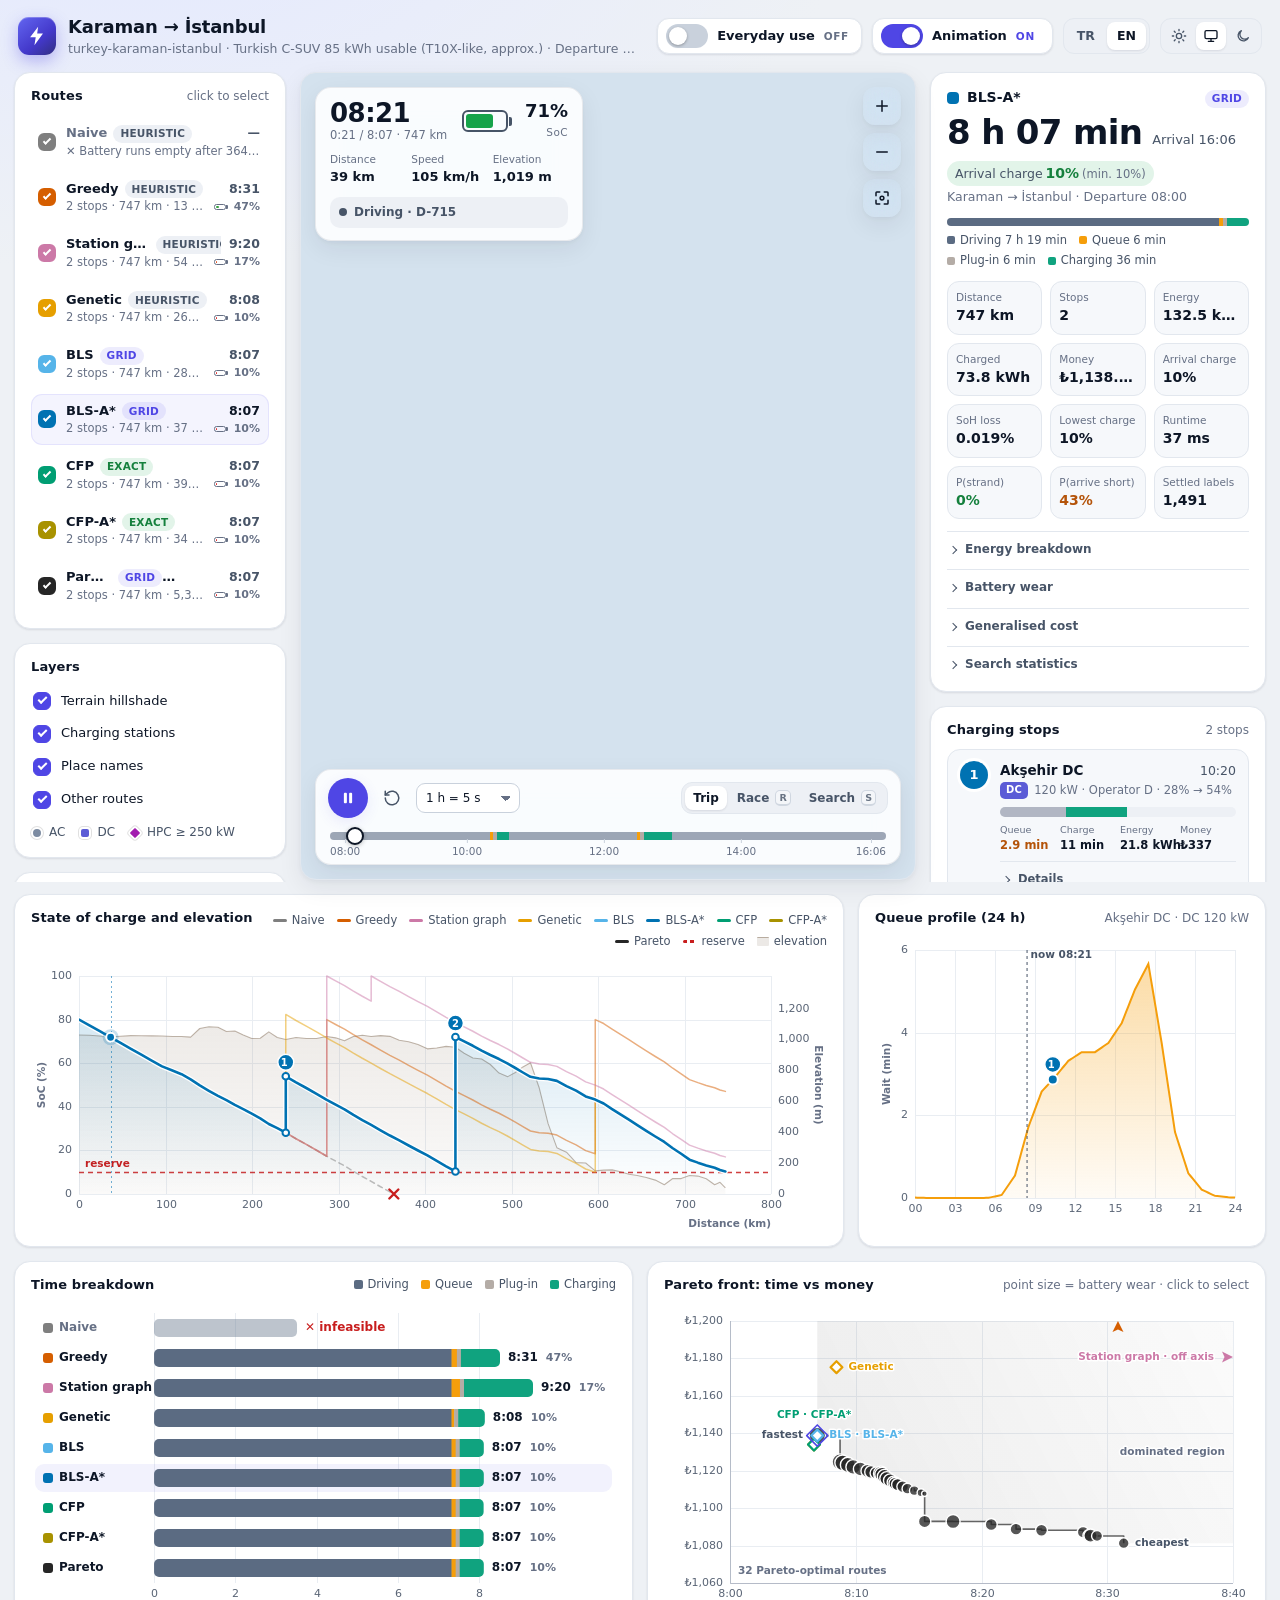
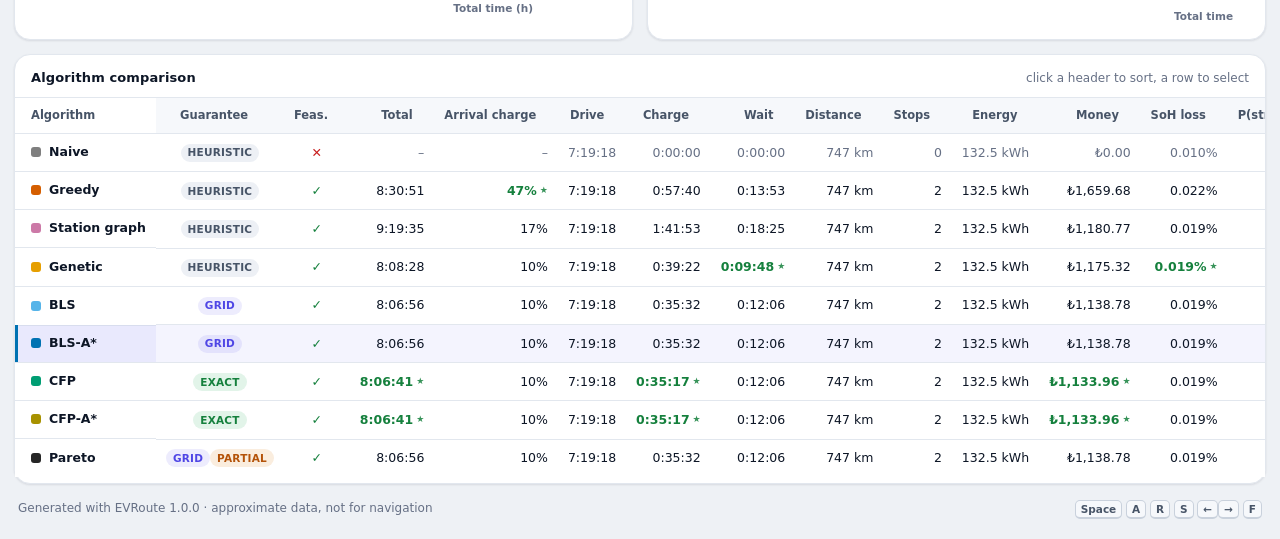
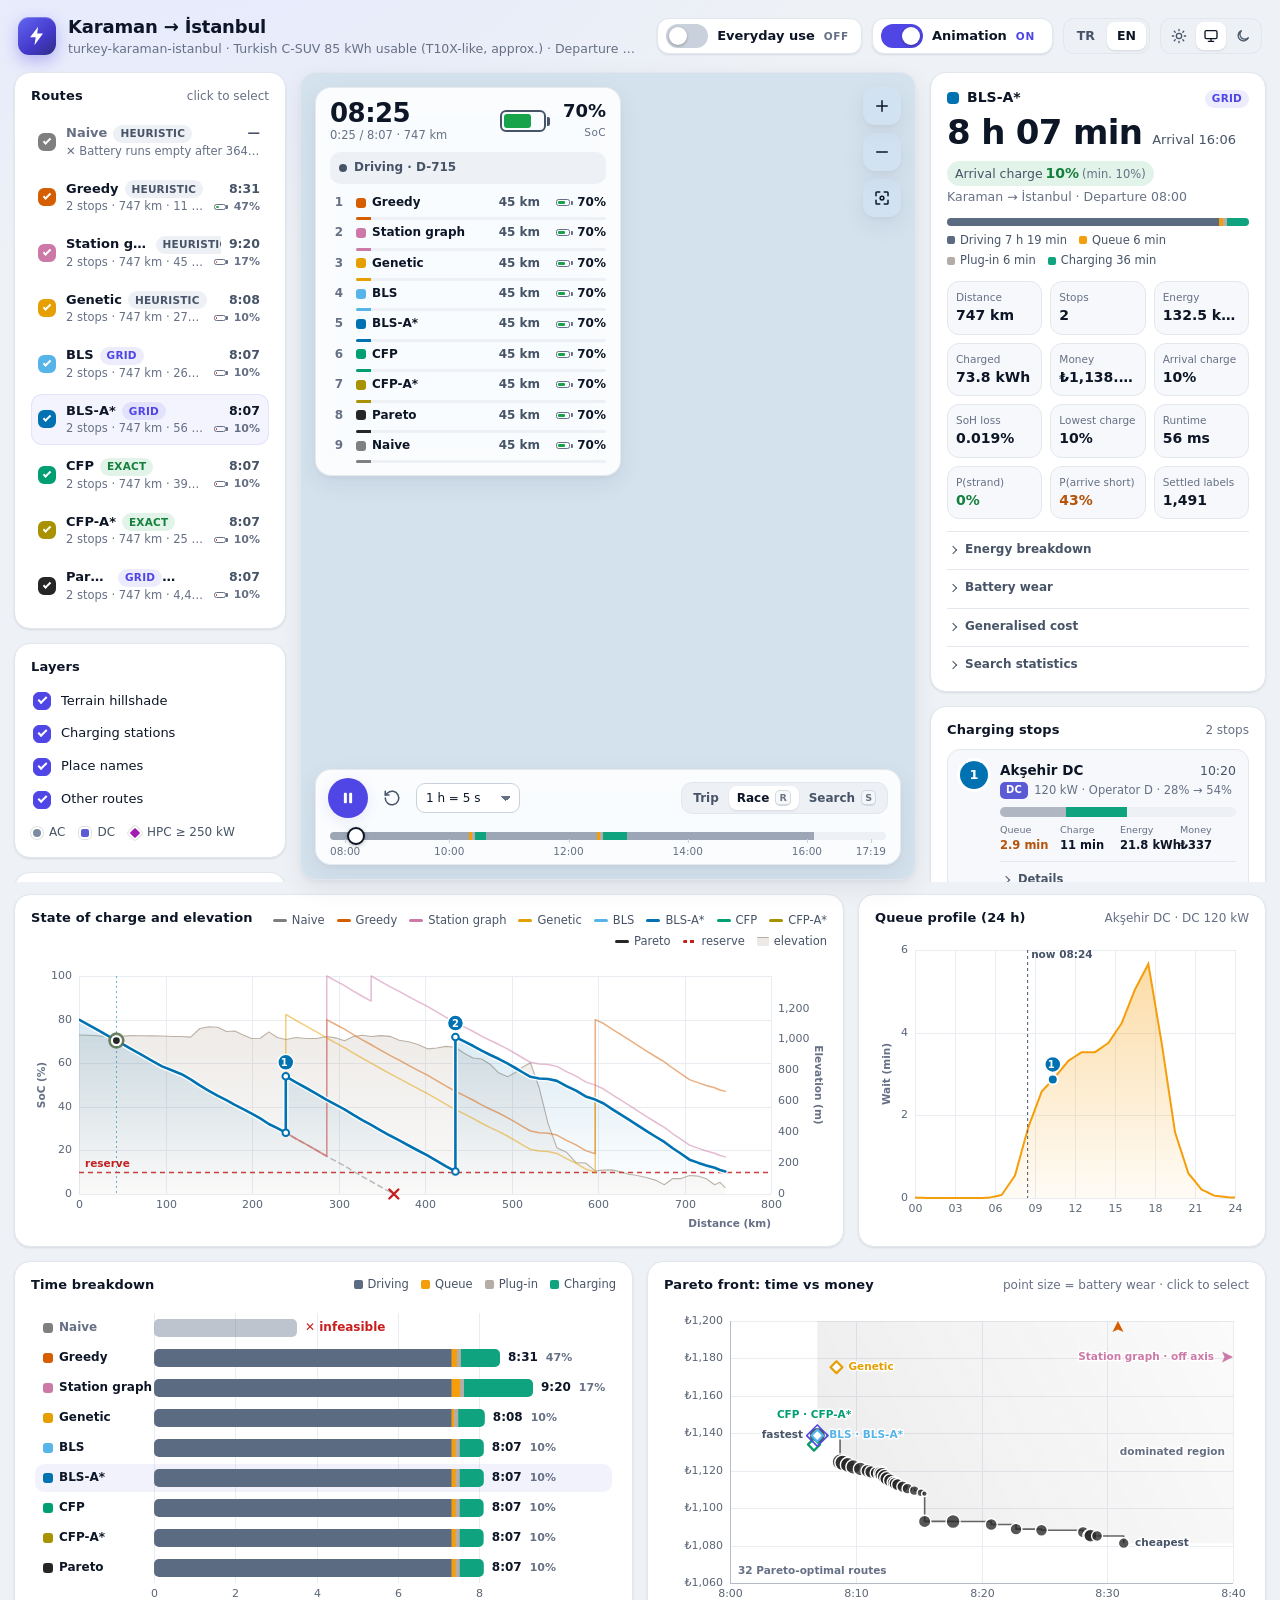
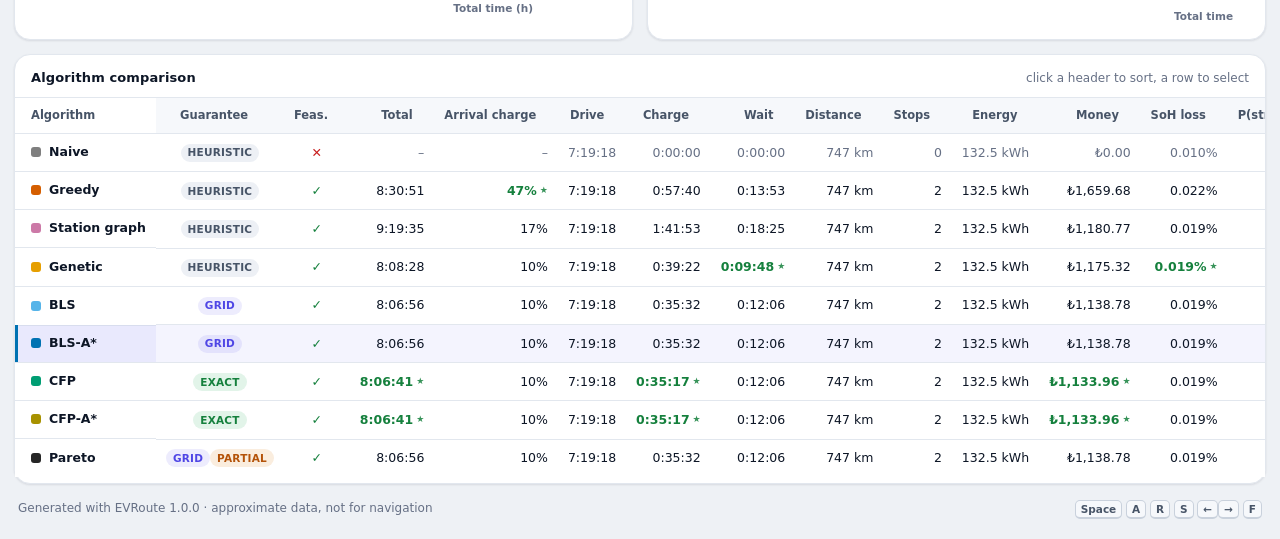
